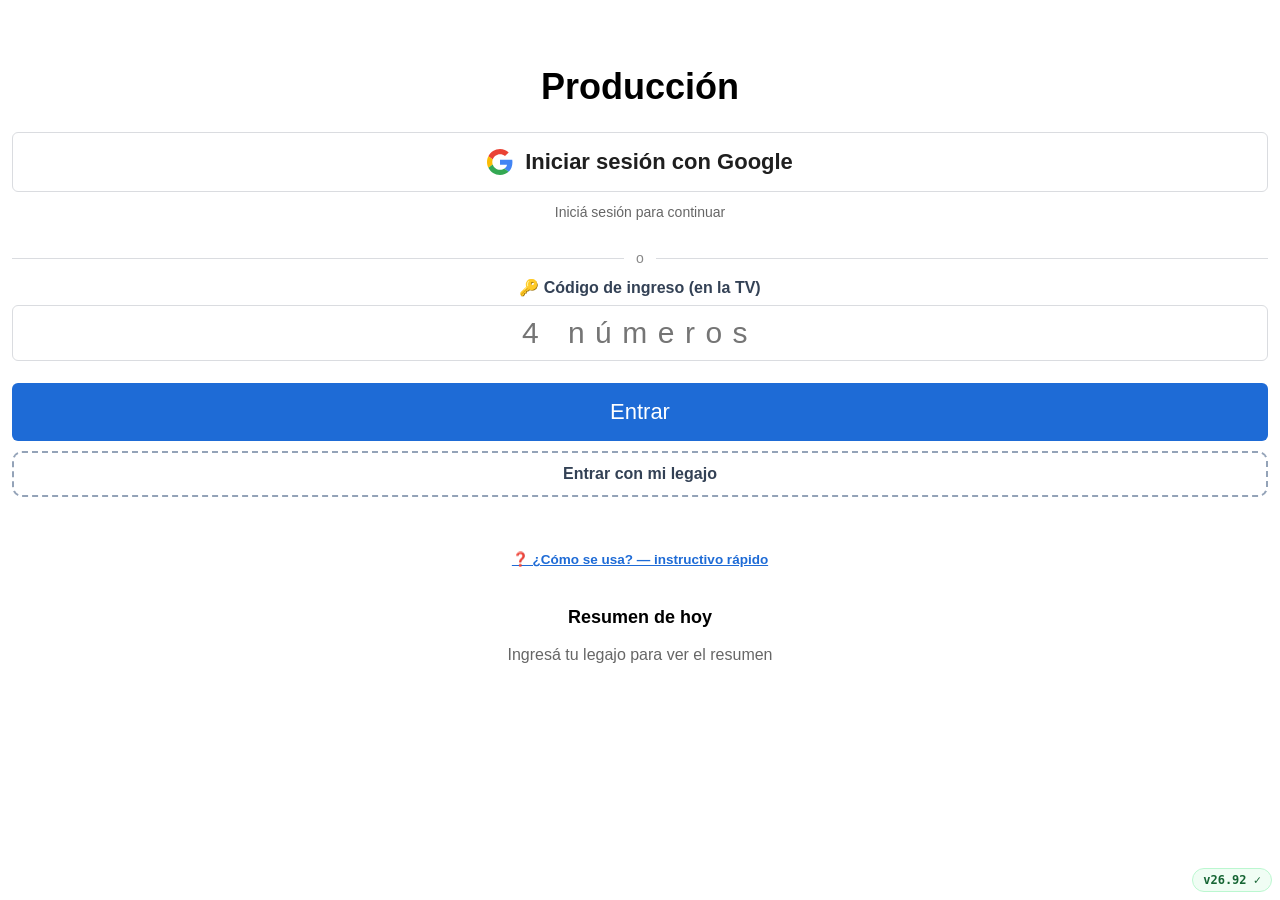
==== index.html @ cadd9ed0 "Apps de operario de Virgilio, Cervantes y GP2: copia inicial sin modificar Raiz, cervantes/ y select" ====
<!DOCTYPE html>
<html lang="es">
<head>
<meta charset="UTF-8">
<meta name="viewport" content="width=device-width, initial-scale=1.0">
<meta name="theme-color" content="#1e6bd6">
<title>Reporte Empleados</title>
<!-- PWA: manifiesto + ícono. Permite "Agregar a pantalla de inicio" en Chrome
     Android y mejora la fiabilidad del Background Sync del Service Worker. -->
<link rel="manifest" href="manifest.json">
<link rel="icon" type="image/png" href="favicon-32.png">
<link rel="apple-touch-icon" href="apple-touch-icon.png">

<style>
body { font-family: Arial, sans-serif; margin: 0; padding: 12px; overflow-x: hidden; }
html { overflow-x: hidden; }
.hidden { display: none; }
#tvContent:not(.hidden) { display: flex; }   /* v23.64: pestaña Vista TV del monitor */
#admContent:not(.hidden) { display: flex; }   /* v25.77: pestaña Mon. Admin (tablero interactivo) */

/* Números bien centrados: saca las flechitas (spinner) de TODOS los input[type=number]
   de la app — la app usa steppers –/+, las flechas nativas sólo desfasan el número. */
input[type="number"] { -moz-appearance: textfield; appearance: textfield; }
input[type="number"]::-webkit-outer-spin-button,
input[type="number"]::-webkit-inner-spin-button { -webkit-appearance: none; appearance: none; margin: 0; }

button {
  width: 100%;
  padding: 16px;
  font-size: 22px;
  margin-top: 14px;
  border-radius: 6px;
}

.primary-btn { background: #1e6bd6; color: white; border: none; }

/* ---------- PANTALLA LEGAJO ---------- */
#legajoScreen { padding-top: 30px; }  /* despeja el #userTag fijo arriba-izq */
#legajoScreen h1 { font-size: 36px; text-align: center; }
#legajoInput { width: 100%; font-size: 34px; padding: 12px; text-align: center; border: 6px solid; }

/* ---------- LOGIN GOOGLE ---------- */
.google-btn {
  display: flex; align-items: center; justify-content: center; gap: 12px;
  background: #fff; color: #1f1f1f; border: 1px solid #dadce0;
  font-weight: 600; cursor: pointer;
}
.google-btn:disabled { opacity: .6; cursor: default; }
.google-btn svg { width: 26px; height: 26px; flex: 0 0 auto; }
#authStatus { text-align: center; margin-top: 12px; min-height: 22px; }
#authStatus.error { color: #c0392b; font-weight: bold; }

/* Alternativa al Google sign-in: entrada con número de legajo. */
.auth-divider {
  display: flex; align-items: center; gap: 12px;
  margin: 24px 0 12px; color: #888; font-size: 14px;
}
.auth-divider::before, .auth-divider::after {
  content: ""; flex: 1; height: 1px; background: #dadce0;
}
#legajoLoginInput {
  width: 100%; font-size: 22px; padding: 12px; text-align: center;
  border: 1px solid #dadce0; border-radius: 6px; box-sizing: border-box;
}
/* v23.82 — login con la clave de la TV */
.tvclave-lbl { text-align: center; font-weight: 700; color: #334155; margin: 0 0 8px; }
#tvClaveInput {
  width: 100%; font-size: 30px; padding: 10px; text-align: center; letter-spacing: .35em;
  border: 1px solid #dadce0; border-radius: 6px; box-sizing: border-box; margin-bottom: 8px;
}
#tvNombreLista { display: grid; grid-template-columns: 1fr 1fr; gap: 8px; max-height: 52vh; overflow: auto; margin-bottom: 10px; }
#tvNombreLista button {
  padding: 14px 8px; font-size: 16px; font-weight: 700; border: 1px solid #cfe0f7; background: #eaf1fb;
  color: #1e3a8a; border-radius: 10px; cursor: pointer;
}
.tvnom-mas { width: 100%; padding: 12px; font-size: 16px; font-weight: 800; border: 2px dashed #94a3b8; background: #fff; color: #334155; border-radius: 10px; cursor: pointer; }
#legajoLoginError {
  min-height: 18px; text-align: center; color: #c0392b; margin-top: 6px;
}
.operario-greeting {
  text-align: center; font-size: 26px; font-weight: bold; color: #1f1f1f;
  margin: 8px 0 16px;
}
.auth-logout-row { text-align: center; margin-top: 18px; }
.auth-logout-row .auth-logout-btn { display: inline-block; }
/* Marca de la app: cartel grande para identificar de un vistazo en qué pantalla
   estamos (selector de planta y panel de Administración). */
.app-brand {
  text-align: center; margin: 12px 0 6px;
  font-size: clamp(28px, 6vw, 56px); font-weight: 900; line-height: 1.05;
  letter-spacing: .05em; text-transform: uppercase; color: #0f172a;
}
.app-brand .app-brand-hi { color: #dc2626; }
.app-brand + .sup-title { margin-top: 14px; }
/* Panel de Administración (supervisor): título + botones grandes centrados. */
.sup-title { text-align: center; font-size: 32px; margin: 5vh 0 0; }
.sup-actions {
  max-width: min(1280px, 97vw); margin: 24px auto 0;
  display: grid; grid-template-columns: repeat(3, 1fr); gap: 14px;   /* tipo teclado 3 col */
}
.sup-action-btn {
  width: 100%; margin: 0;
  display: flex; flex-direction: column; align-items: center; justify-content: center; gap: 10px;
  min-height: 118px; padding: 18px 14px; font-size: 18px; font-weight: bold; text-align: center;
  line-height: 1.2; background: #1e6bd6; color: #fff; border: none; border-radius: 14px; cursor: pointer;
  transition: background .12s, transform .06s;
}
.sup-action-btn:hover { background: #1d4ed8; }
.sup-action-btn:active { transform: scale(.97); }
.sup-action-btn .sup-ico { font-size: 34px; flex: 0 0 auto; line-height: 1; }
/* Dos niveles (v4.16): GRANDES (uso diario) en UNA sola fila (hoy 6) · CHICOS (ocasionales) en UNA tira de 7. */
.sup-actions.sup-primary { grid-template-columns: repeat(7, 1fr); }
.sup-primary .sup-action-btn { min-height: 150px; font-size: 19px; }
.sup-primary .sup-action-btn .sup-ico { font-size: 42px; }
.sup-sec-label { max-width: min(1280px, 97vw); margin: 26px auto 6px; font-size: 12.5px; font-weight: 800;
  letter-spacing: .05em; text-transform: uppercase; color: #94a3b8; }
.sup-actions.sup-secondary { grid-template-columns: repeat(8, 1fr); gap: 8px; margin-top: 0; }
.sup-secondary .sup-action-btn { min-height: 78px; padding: 9px 6px; font-size: 12.5px; gap: 5px;
  background: #51688f; border-radius: 11px; }
.sup-secondary .sup-action-btn:hover { background: #44597a; }
.sup-secondary .sup-action-btn .sup-ico { font-size: 21px; }
/* Sólo en pantallas chicas (celular) se permite que se plieguen. En monitor van en una sola fila. */
@media (max-width: 680px) {
  .sup-actions { grid-template-columns: repeat(2, 1fr); gap: 12px; }
  .sup-actions.sup-primary { grid-template-columns: repeat(2, 1fr); }
  .sup-actions.sup-secondary { grid-template-columns: repeat(3, 1fr); }
  .sup-primary .sup-action-btn { min-height: 120px; }
}
/* v8.80 — Badge + pantalla "Completar datos producto" */
.dp-badge {
  position:absolute; top:2px; right:2px; min-width:18px; height:18px; padding:0 5px;
  border-radius:999px; background:#dc2626; color:#fff;
  font-size:10px; font-weight:800; line-height:18px; text-align:center; pointer-events:none;
}
.dp-badge.ok { background:#16a34a; }
.dp-summary { font-size:13px; color:#64748b; margin-bottom:10px; }
.dp-list { display:flex; flex-direction:column; gap:8px; max-width:640px; margin:0 auto; }
.dp-card { background:#fff; border:1px solid #e2e8f0; border-radius:10px; overflow:hidden; }
.dp-card-head { display:flex; align-items:center; gap:8px; padding:10px 14px; cursor:pointer; user-select:none; }
.dp-card-head:hover { background:#f8fafc; }
.dp-cod { font-size:16px; font-weight:800; color:#0f172a; min-width:54px; }
.dp-desc { flex:1; font-size:13px; color:#64748b; overflow:hidden; text-overflow:ellipsis; white-space:nowrap; }
.dp-dots { display:flex; gap:6px; flex-shrink:0; align-items:flex-start; }
.dp-dot-g { display:inline-flex; flex-direction:row; align-items:center; gap:3px; }
.dp-dot { width:12px; height:12px; border-radius:50%; }
.dp-dot.ok { background:#16a34a; }
.dp-dot.miss { background:#dc2626; }
.dp-dot-label { font-size:9px; color:#94a3b8; line-height:1; font-weight:600; }
.dp-form { display:none; padding:0 14px 14px; border-top:1px solid #e2e8f0; }
.dp-form.open { display:block; padding-top:12px; }
.dp-sec-title { font-size:11.5px; font-weight:700; color:#475569; margin:10px 0 6px; padding-bottom:4px; border-bottom:1px solid #f1f5f9; }
.dp-sec-title:first-child { margin-top:0; }
.dp-row { display:flex; gap:8px; align-items:center; margin-bottom:6px; flex-wrap:wrap; }
.dp-lbl { font-size:11.5px; font-weight:600; color:#64748b; min-width:70px; flex-shrink:0; }
.dp-inp { flex:1; min-width:80px; padding:6px 9px; font-size:13px; border:1px solid #cbd5e1; border-radius:6px; box-sizing:border-box; }
.dp-inp:focus { border-color:#3b82f6; outline:none; }
.dp-sel { padding:6px 9px; font-size:13px; border:1px solid #cbd5e1; border-radius:6px; background:#fff; }
.dp-save-row { margin-top:8px; display:flex; align-items:center; gap:10px; }
.dp-save-btn { padding:7px 20px; font-size:13px; font-weight:700; background:#1e6bd6; color:#fff; border:none; border-radius:8px; cursor:pointer; }
.dp-save-btn:hover { background:#1d4ed8; }
.dp-save-btn:disabled { opacity:.5; cursor:default; }
.dp-msg { font-size:12px; }
.dp-msg.ok { color:#166534; }
.dp-msg.err { color:#b42318; }
.dp-done-tag { display:inline-block; font-size:10px; font-weight:700; color:#166534; background:#dcfce7; padding:2px 8px; border-radius:6px; }
.dp-mod-hdr { font-size:14px; font-weight:800; color:#1e293b; margin:18px 0 8px; padding:8px 12px; background:#f1f5f9; border-radius:8px; display:flex; align-items:center; gap:8px; }
.dp-mod-hdr:first-child { margin-top:0; }
.dp-mod-hdr .dp-mod-count { font-size:11px; font-weight:600; color:#64748b; }
.dp-mod-hint { font-size:11px; color:#94a3b8; margin:-4px 0 8px 12px; font-style:italic; }
/* Nombre del usuario logueado, fijo arriba a la izquierda. */
#userTag {
  position: fixed; top: 8px; left: 8px; z-index: 60;
  background: #eef2ff; color: #1e3a8a; border: 1px solid #c7d2fe;
  font-size: 13px; font-weight: bold; padding: 4px 12px; border-radius: 12px;
  max-width: 60vw; overflow: hidden; text-overflow: ellipsis; white-space: nowrap;
}
#userTag.hidden { display: none; }
/* En la pantalla de opciones, bajamos la top-bar para no tapar el #userTag. */
#optionsScreen .top-bar { margin-top: 30px; }
.auth-logout-btn {
  width: auto; margin: 0; padding: 8px 18px; font-size: 14px; font-weight: 600;
  background: #fff; color: #475569; border: 1.5px solid #cbd5e1; border-radius: 9px;
  flex: 0 0 auto; cursor: pointer; transition: background .12s, border-color .12s, color .12s;
}
.auth-logout-btn:hover { background: #f1f5f9; border-color: #94a3b8; color: #1e293b; }
.auth-logout-btn:active { transform: scale(.97); }

/* 👇 espacio donde se verá el historial (ACHICADO) */
#legajoHistorySpace{
  margin-top: 12px;
  min-height: 25vh;
  border-radius: 10px;
  padding: 12px;
  box-sizing: border-box;
}

/* Estilo del historial */
.history-title{
  font-size: 18px;
  font-weight: bold;
  text-align: center;
  margin-bottom: 10px;
}
.history-item{
  border: 2px solid #333;
  border-radius: 10px;
  padding: 10px 12px;
  margin-bottom: 10px;
}
.history-item .line1{
  font-size: 18px;
  font-weight: bold;
}
.history-item .line2{
  margin-top: 4px;
  font-size: 14px;
  color: #333;
  word-break: break-word;
}
.history-empty{
  font-size: 16px;
  text-align: center;
  color: #666;
  margin-top: 18px;
}
/* v19.10 — el detalle del picking (PKC) va AGRUPADO por tanda en un solo renglón, con
   el detalle artículo por artículo escondido detrás de "ver detalle". Antes salía una
   tarjeta por artículo: el 16/09 el Resumen de Jhonny tenía 297 tarjetas y 247 eran
   PKC de 9 tandas, o sea casi 300 scrolls para ver lo que hizo. */
/* El botón se toca con el DEDO, y con guantes: 44 px de alto mínimo (medido a 360/390/412 px
   daba 25 px, que es lo que sale del padding chico y no alcanza). `width:auto` porque el
   `button{width:100%}` global —deuda conocida de la línea 25— lo estiraba de punta a punta. */
.history-item .pkc-ver{
  display: inline-flex;
  align-items: center;
  margin-top: 8px;
  padding: 10px 16px;
  min-height: 44px;
  border: 1px solid #94a3b8;
  border-radius: 10px;
  background: #f1f5f9;
  color: #334155;
  font-size: 15px;
  font-weight: 700;
  cursor: pointer;
  width: auto;
  text-transform: none;
  -webkit-tap-highlight-color: rgba(51,65,85,.2);
}
.history-item .pkc-ver:active{ background: #e2e8f0; }
.history-item .pkc-det{ margin-top: 8px; }
.history-item .pkc-det.hidden{ display: none; }
/* Lista de 27 renglones leída a un brazo de distancia: 14 px como el resto de la tarjeta
   (no 13) y aire suficiente entre líneas para no saltearse una. */
.history-item .pkc-art{
  display: flex;
  justify-content: space-between;
  gap: 10px;
  padding: 7px 2px;
  border-top: 1px dashed #cbd5e1;
  font-size: 14px;
  line-height: 1.25;
}
.history-item .pkc-art b{ font-variant-numeric: tabular-nums; white-space: nowrap; }
.history-item .pkc-falta{ color: #b45309; }   /* ámbar: levantó menos de lo pedido */
.history-item .pkc-art.pkc-falta{ font-weight: 700; }   /* el faltante, además, en negrita */

.row { display: grid; gap: 8px; margin-top: 13px; }
.row-6 { grid-template-columns: repeat(6, minmax(0, 1fr)); }
.row-3 { grid-template-columns: repeat(3, minmax(0, 1fr)); }
.row-2 { grid-template-columns: repeat(2, minmax(0, 1fr)); }
/* v15.33 — a ≤430px las 6 columnas de row-6 (CR/RR/INS/CP/RC/IR) quedan tan angostas que
   .box-desc parte palabras a la mitad ("Recepció"/"n Remitos"). 2 filas de 3 les da el doble
   de ancho y alcanza para no cortar (revisor-render, auditoría 2026-09-11). */
@media (max-width: 430px) {
  .row-6 { grid-template-columns: repeat(3, minmax(0, 1fr)); }
}

.box { border: 2px solid #334155; border-radius: 10px; padding: 9px 5px; text-align: center; cursor: pointer; min-width: 0; transition: border-color .12s, transform .06s; }
.box-sm { padding: 5px 4px; border-radius: 8px; }
.box-sm .box-title { font-size: 13px; }
.box-sm .box-desc { font-size: 9px; margin-top: 2px; }
/* CORE (picking / armado): botones GRANDES = los más importantes (v5.92). */
.row-core .box { padding: 15px 6px; border-width: 2.5px; }
.row-core .box-title { font-size: 22px; }
.row-core .box-desc { font-size: 12px; margin-top: 4px; }
/* ÚNICOS con color: Picking (azul) EP·TP y Armado (verde) AP·TAP. Todo el resto
   queda blanco con borde oscuro — decisión del dueño (v5.92). */
.box[data-code="EP"], .box[data-code="TP"] { border-color: #1e6bd6; background: #eff6ff; }
.box[data-code="EP"] .box-title, .box[data-code="TP"] .box-title { color: #1e40af; }
.box[data-code="AP"], .box[data-code="TAP"] { border-color: #16a34a; background: #f0fdf4; }
.box[data-code="AP"] .box-title, .box[data-code="TAP"] .box-title { color: #15803d; }
.botonera-grp { text-align: left; font-size: 11px; font-weight: 800; letter-spacing: .04em; text-transform: uppercase; color: #475569; margin: 12px 2px 0; }
.botonera-grp + .row { margin-top: 4px; }
.botonera-sep { text-align: center; font-size: 10px; font-weight: 700; letter-spacing: .08em; text-transform: uppercase; color: #94a3b8; margin: 13px 0 1px; }
.botonera-sep + .row { margin-top: 3px; }
.box:active { transform: scale(.96); }
.box-title { font-size: 18px; font-weight: bold; }
.box-desc { font-size: 10.5px; margin-top: 3px; line-height: 1.2; overflow-wrap: break-word; word-break: normal; hyphens: none; }

.top-bar { display: flex; align-items: center; justify-content: space-between; margin-bottom: 6px; }
.back-top { font-size: 28px; cursor: pointer; }

/* Botón rojo "Terminar Día" en la barra superior de la pantalla de opciones */
#btnTerminarDia{
  background: #dc2626;
  color: #fff;
  border: 2px solid #991b1b;
  border-radius: 8px;
  padding: 8px 14px;
  font-size: 15px;
  font-weight: bold;
  cursor: pointer;
  margin: 0;
  width: auto;
  line-height: 1;
}

.selected-container { display: flex; align-items: center; justify-content: center; margin-top: 16px; }
.back-arrow { font-size: 32px; cursor: pointer; margin-right: 10px; }
.selected-box { border: 2px solid #333; padding: 10px 22px; font-size: 28px; font-weight: bold; color: #1e6bd6; }
.selected-desc { margin-left: 12px; font-size: 18px; font-weight: bold; }

.label { margin-top: 14px; font-size: 22px; text-align: center; white-space: pre-line; }

/* Label + input + botón Enviar en línea, todos juntos a la izquierda. */
.label-send-row{
  display: flex;
  align-items: center;
  justify-content: flex-start;
  gap: 14px;
  margin-top: 14px;
  flex-wrap: wrap;       /* en celular angosto, baja a 2 filas */
}
.label-send-row #inputLabel{
  margin-top: 0;
  text-align: left;
  flex: 0 0 auto;        /* label al ancho de su contenido */
  white-space: nowrap;
}
.label-send-row #textInput{
  flex: 0 0 auto;        /* ancho fijo */
  width: 7ch;            /* aprox 6 caracteres + margen para que respire */
  min-width: 0;
  margin-top: 0;
}
.primary-btn-inline{
  width: auto !important;
  min-width: 140px;
  padding: 16px 32px !important;
  margin-top: 0 !important;
  font-size: 26px !important;
  font-weight: bold;
  flex: 0 0 auto;
}

.text-input {
  width: 100%;
  height: 48px;
  font-size: 32px;
  border: 3px solid;
  text-align: center;
  margin-top: 6px;
  text-transform: uppercase;
}
.text-input::placeholder { font-size: 18px; color: #aaa; }

/* Lista de tandas planificadas (PPP) — boxes con ancho fijo (4 chars),
   agrupados por fecha de entrega. */
#tandasList{
  margin-top: 12px;
}
#tandasList.hidden{ display: none; }
/* Contenedor que pone los grupos de días lado a lado cuando entran en la
   misma fila (optimizado para celular: 26/05 con 1 chip y 28/05 con 2 caben
   juntos en una sola fila). */
.tandas-day-grid{
  display: flex;
  flex-wrap: wrap;
  gap: 14px 18px;
  align-items: flex-start;
}
.tandas-day-group{
  margin-bottom: 0;
  /* Recuadro que agrupa visualmente fecha + chips de ese día */
  border: 2px solid #cbd5e1;
  border-radius: 10px;
  padding: 8px 10px 10px 10px;
  background: #fff;
}
.tandas-day-header{
  font-size: 16px;
  font-weight: bold;
  color: #1e6bd6;
  margin-bottom: 6px;
}
.tandas-cam-lbl{flex-basis:100%;font-size:12px;font-weight:700;color:#b45309;margin:4px 0 0}
.tandas-chips{
  display: flex;
  flex-wrap: wrap;
  gap: 6px;
}
.tanda-chip{
  /* Override del global "button { width:100%; margin-top:14px; padding:16px }". */
  width: auto;
  min-width: 72px;
  margin-top: 0;
  margin-bottom: 0;
  text-align: center;
  background: #e0f2fe;
  border: 2px solid #1e6bd6;
  color: #1e6bd6;
  padding: 10px 6px;
  border-radius: 8px;
  font-size: 22px;
  font-weight: bold;
  cursor: pointer;
  user-select: none;
  font-family: Arial, sans-serif;
  font-variant-numeric: tabular-nums;
}
.tanda-chip:active{
  background: #1e6bd6;
  color: #fff;
  transform: scale(0.96);
}
/* v12.85 — el bloque de tandas URGENTES (el cliente agregó algo a un pedido que
   ya estaba en la mesa). Va arriba de todo y en rojo: si el operario lo lee como
   una tanda más, el camión sale sin el agregado. Mismo rojo que el cartel del
   monitor (.pweb-agregado-aviso) para que sea obvio que hablan de lo mismo. */
.tandas-day-group.urgente{ border-color:#b91c1c; background:#fff1f1; }
.tandas-day-header.urgente{ color:#b91c1c; }
/* v12.97 (idea 2359) — el día de HOY resaltado en la lista de tandas */
.tandas-day-group.hoy{ border-color:#b45309; background:#fffbeb; }
.tandas-day-header.hoy{ color:#b45309; }
.tandas-hoy-badge{ display:inline-block; margin-left:6px; padding:1px 7px; border-radius:999px; background:#b45309; color:#fff; font-size:11px; font-weight:800; letter-spacing:.3px; vertical-align:middle; }
.tandas-urgente-linea{ display:flex; align-items:center; gap:8px; margin-bottom:6px; flex-wrap:wrap; }
.tandas-urgente-txt{ font-size:13px; font-weight:700; color:#7f1d1d; line-height:1.3; }
.tanda-chip.urgente{ background:#b91c1c; border-color:#7f1d1d; color:#fff; }
.tanda-chip.urgente:active{ background:#7f1d1d; color:#fff; }
/* v18.31 (Luis) — la tanda que OTRO ya empezó a armar. Antes desaparecía de la lista y el
   operario leía "No hay tandas con Picking terminado disponibles para armado", así que creía
   que la app estaba rota (pasó con E11B). Ahora se ve, gris y sin poder tocarse, con el
   legajo que la tiene. */
.tanda-chip.ocupada{
  background:#f1f5f9; border-color:#94a3b8; color:#64748b;
  cursor:not-allowed; opacity:.85;
}
.tanda-chip.ocupada:active{ background:#f1f5f9; color:#64748b; transform:none; }
.tandas-ocupada-txt{ font-size:12px; color:#64748b; font-style:italic; margin-top:4px; line-height:1.3; }
/* v18.46 — la que dejé empezada YO. Va en verde y se toca: me devuelve adentro del picking
   o del armado. Tiene que saltar a la vista entre las demás, porque es la que hay que cerrar
   antes de agarrar otra. */
.tanda-chip.mia{
  background:#dcfce7; border-color:#16a34a; color:#166534; font-weight:700;
}
.tanda-chip.mia:active{ background:#bbf7d0; }
.tandas-mia-txt{ font-size:12px; color:#166534; font-weight:600; margin-top:4px; line-height:1.3; }
/* v26.62 (Luis, 05/10) — tanda FRENADA: se ve en ámbar y se toca. La retoma el que la frenó o
   cualquier otro (a ése le sale «Estás por agarrar una tanda que empezó X ¿Seguro?»). */
.tanda-chip.frenada{ background:#fffbeb; border-color:#f59e0b; color:#92400e; font-weight:700; }
.tanda-chip.frenada:active{ background:#fef3c7; }
.tandas-frenada-txt{ font-size:12px; color:#92400e; font-weight:600; margin-top:4px; line-height:1.3; }
.tandas-list-empty,
.tandas-list-label{
  font-size: 14px;
  color: #999;
  font-style: italic;
}
/* Botón "Ver más días" cuando hay más de 3 fechas */
.tandas-more-btn{
  width: auto;
  min-width: 0;
  margin-top: 8px;
  background: #f1f5f9;
  border: 2px dashed #94a3b8;
  color: #475569;
  padding: 8px 16px;
  border-radius: 6px;
  font-size: 14px;
  font-weight: bold;
  cursor: pointer;
  display: inline-block;
}
.tandas-more-btn:active{
  background: #e2e8f0;
}

.error { color: red; margin-top: 10px; font-size: 18px; text-align: center; }
.small { font-size: 14px; color: #666; text-align:center; margin-top:6px; }
.aviso-label{
 margin-top:10px;
 padding:8px 12px;
 background:#fff3cd;
 border:1px solid #ffeeba;
 border-radius:6px;
 font-size:30px;
 text-align:center;
}

/* ✅ deshabilitado visual. El variante [data-code] sube la especificidad por encima
   del color de core (EP/TP/AP/TAP) para que el gris de bloqueo gane (v5.92). */
.box.disabled,
.box[data-code].disabled{
  background:#ddd;
  color:#888;
  border-color:#aaa;
  pointer-events:none;
  opacity:0.6;
}

/* ⚠ tarea pendiente: hay un EP/AP o toggle abierto sin cerrar. El botón queda con
   borde rojo. El variante [data-code] gana sobre el color de core (azul/verde) y
   sobre disabled, así el rojo se ve siempre (v5.92). */
.box.pending,
.box[data-code].pending{
  border-color: #d33;
  background: #fff5f5;
}
.box.disabled.pending,
.box.pending.disabled,
.box[data-code].disabled.pending{
  border-color: #d33;
  background: #ddd;
}

/* Banner "Deshacer último mensaje" — visible 60s después de send() */
/* v25.65 — tiempo muerto + historial en la botonera (mobile primero) */
.tm-bar{display:flex;flex-wrap:nowrap;align-items:center;justify-content:center;gap:8px;margin:4px 0 8px}
.tm-muerto{flex:1 1 auto;text-align:center;padding:6px 8px;border-radius:10px;background:#f1f5f9;border:2px solid #cbd5e1;font-size:15px;white-space:nowrap;font-weight:700;color:#334155}
.tm-muerto b{font-size:18px;font-variant-numeric:tabular-nums;margin-left:4px}
.tm-muerto.tm-alto{background:#fef2f2;border-color:#ef4444;color:#b91c1c}
#optionsScreen .tm-hist-btn{width:auto;flex:0 1 auto;margin:0;padding:8px 10px;font-size:14px;line-height:1.15;border-radius:10px;background:#1e3a8a;color:#fff;border:0;font-weight:700}
.hist-ov{position:fixed;inset:0;background:rgba(15,23,42,.55);z-index:9000;display:flex;align-items:flex-start;justify-content:center;padding:12px}
.hist-ov.hidden{display:none}
.hist-ov-card{background:#fff;border-radius:12px;width:100%;max-width:640px;max-height:calc(100vh - 24px);display:flex;flex-direction:column}
.hist-ov-head{display:flex;align-items:center;justify-content:space-between;padding:10px 14px;border-bottom:1px solid #e2e8f0;font-size:17px}
.hist-ov .hist-ov-x{width:auto;margin:0;padding:6px 12px;font-size:18px;background:#e2e8f0;color:#0f172a;border:0;border-radius:8px}
.hist-ov-body{overflow:auto;padding:10px}
#undoBanner{
  display: flex;
  align-items: center;
  justify-content: space-between;
  gap: 12px;
  margin-top: 12px;
  padding: 12px 14px;
  background: #fef3c7;
  border: 2px solid #f59e0b;
  border-radius: 8px;
  font-size: 16px;
  color: #92400e;
  font-weight: bold;
}
#undoBanner.hidden{ display: none; }
#undoBannerText{
  flex: 1 1 auto;
  min-width: 0;
}
.undo-btn{
  width: auto !important;
  min-width: 0 !important;
  padding: 8px 18px !important;
  margin: 0 !important;
  background: #dc2626;
  color: #fff;
  border: 2px solid #991b1b;
  border-radius: 6px;
  font-weight: bold;
  font-size: 15px;
  cursor: pointer;
  flex: 0 0 auto;
}
.undo-btn:active{ background: #991b1b; }

/* ✅ aviso de reportes pendientes (se reintenta solo en background).
   v5.20: banner FIJO abajo, visible en TODAS las pantallas — antes vivía dentro
   de la pantalla de legajo y el operario no lo veía durante el turno. Tap = reintentar. */
#pendingIndicator{
  display: none;
  position: fixed;
  left: 50%;
  transform: translateX(-50%);
  bottom: 40px;              /* apilado arriba del #versionBadge (bottom:8px) */
  z-index: 1400;
  max-width: 92vw;
  margin: 0;
  padding: 10px 16px;
  background: #ffe0e0;
  border: 2px solid #d33;
  border-radius: 10px;
  font-size: 15px;
  text-align: center;
  color: #900;
  font-weight: bold;
  box-shadow: 0 6px 20px rgba(0,0,0,.25);
  cursor: pointer;
}
/* Estado CRÍTICO: el servidor RECHAZA los reportes (no es falta de señal).
   Rojo sólido y pulsante para que nadie cierre/borre la app con la cola llena. */
#pendingIndicator.critical{
  background: #c62828;
  color: #fff;
  border-color: #7f0000;
  font-size: 16px;
  animation: pendCritPulse 1s ease-in-out infinite;
}
@keyframes pendCritPulse{
  0%,100%{ box-shadow: 0 6px 20px rgba(0,0,0,.25); }
  50%{ box-shadow: 0 0 0 4px rgba(198,40,40,.55), 0 6px 20px rgba(0,0,0,.25); }
}

/* Resumen de hoy: lista scrolleable con todos los reportes del día */
.history-list{
  max-height: 360px;
  overflow-y: auto;
  text-align: left;
}

/* v25.69 — en la botonera el 📅 flotante tapaba «Terminar Día»: ahí se oculta y los días
   anteriores se abren desde «📋 Historial de tareas». */
body:has(#optionsScreen:not(.hidden)) #btnHistDias{ display:none !important; }
.hist-ov-dias{display:block;width:100%;margin:10px 0 0;padding:10px;font-size:15px;font-weight:700;border-radius:10px;border:2px solid #cbd5e1;background:#f8fafc;color:#0f172a}
/* Botón flotante 📅 (historial de días anteriores) */
#btnHistDias{
  position: fixed;
  top: 12px;
  right: 12px;
  width: 48px;
  height: 48px;
  border-radius: 50%;
  border: 2px solid #cbd5e1;
  background: #f8fafc;
  font-size: 22px;
  cursor: pointer;
  z-index: 100;
  padding: 0;
  display: flex;
  align-items: center;
  justify-content: center;
}
/* Override del .hidden global: el ID es más específico que la clase,
   así que sin esta regla el botón queda visible en la pantalla de tareas. */
#btnHistDias.hidden { display: none; }

/* Botón flotante 📊 (monitor de operarios — supervisor) */
#btnMonitor{
  position: fixed;
  bottom: 12px;
  left: 12px;
  width: 48px;
  height: 48px;
  border-radius: 50%;
  border: 2px solid #cbd5e1;
  background: #f8fafc;
  font-size: 22px;
  cursor: pointer;
  z-index: 100;
  padding: 0;
  display: flex;
  align-items: center;
  justify-content: center;
}
#btnMonitor.hidden { display: none; }

/* Modal monitor */
#monitorModal{
  display: none;
  position: fixed;
  top: 0; left: 0; right: 0; bottom: 0;
  background: rgba(0,0,0,0.5);
  z-index: 200;
  align-items: flex-start;
  justify-content: center;
  padding: 16px 4px;
  overflow: hidden;          /* sin scroll del modal */
}
#monitorModal.show{ display: flex; }
.monitor-card{
  background: #fff;
  border-radius: 12px;
  padding: 0 10px 14px 10px;
  width: 100%;
  max-width: 900px;
  max-height: 96vh;
  overflow: hidden;          /* sin scroll de la card */
  box-sizing: border-box;
}
.monitor-header{
  display: flex;
  justify-content: space-between;
  align-items: center;
  position: sticky;
  top: 0;
  z-index: 10;
  background: #fff;
  padding: 12px 0 10px 0;
  margin: 0 0 8px 0;
  border-bottom: 1px solid #e5e7eb;
}
.monitor-title{ font-size: 18px; font-weight: bold; }
/* v7.44 — Monitor de operarios y Análisis de productividad son UN módulo con dos
   pestañas: el switch va en el header de ambos (headers oscuros → mismo look). Al tocar
   la pestaña inactiva se cierra un modal y se abre el otro (switchToMonitor/Analisis). */
.mod-switch{ display: inline-flex; gap: 4px; background: #1e293b; border: 1px solid #334155;
  border-radius: 11px; padding: 4px; flex: 0 0 auto; }
.mod-tab{ background: transparent; color: #94a3b8; border: none; border-radius: 8px;
  padding: 7px 14px; font-size: 14px; font-weight: 800; cursor: pointer; white-space: nowrap;
  width: auto; margin: 0; line-height: 1.1; }
.mod-tab.on{ background: #1d4ed8; color: #fff; }
.mod-tab:not(.on):hover{ color: #e2e8f0; background: #334155; }
.mod-hdr-left{ display: flex; align-items: center; gap: 14px; min-width: 0; }
/* v23.92 (Luis) — Análisis e Inconsistencias son UNA pestaña con dos subpestañas. */
.mod-sub{ display: inline-flex; gap: 4px; flex: 0 0 auto; }
.mod-sub .mod-tab{ padding: 5px 11px; font-size: 13px; border-radius: 7px;
  background: #0f172a; border: 1px solid #334155; }
.mod-sub .mod-tab.on{ background: #334155; color: #fff; border-color: #475569; }
#anSubBar{ display: flex; gap: 8px; align-items: center; padding: 8px 0 2px; }
#anSubBar.hidden{ display: none; }
/* Código de login de la TV, con la rueda que se vacía en el minuto que dura (v23.92).
   Reemplaza al QR de fichada: se ficha entrando con este número. */
/* v24.38 (Luis): el codigo va CENTRADO en el header y en UNA linea
   —«CODIGO DE INGRESO: 4145»— con su rueda al lado. Se saca de la fila con
   position:absolute: quedandose en el flujo, para centrarlo habria que
   equilibrar a mano el ancho de las pestanas contra el del reloj + Cerrar. */
.monitor-header{ position: relative; }
.mon-clave{ display: flex; align-items: center; gap: clamp(10px, 1.2vw, 18px); flex: 0 0 auto;
  position: absolute; left: 50%; top: 50%; transform: translate(-50%, -50%); margin: 0;
  pointer-events: none; }
.mon-clave svg{ width: clamp(42px, 6.2vh, 76px); height: clamp(42px, 6.2vh, 76px);
  transform: rotate(-90deg); flex: 0 0 auto; }
.mon-clave svg circle{ fill: none; stroke-width: 3.2; }
.mon-clave .clv-pista{ stroke: #1e293b; }
.mon-clave .clv-arco{ stroke: #38bdf8; stroke-linecap: round; stroke-dasharray: 100.53;
  transition: stroke-dashoffset .9s linear, stroke .3s; }
.mon-clave .clv-arco.poco{ stroke: #fbbf24; }
.mon-clave-txt{ display: flex; align-items: baseline; gap: clamp(8px, .9vw, 16px);
  white-space: nowrap; }
.mon-clave-lab{ font-size: clamp(12px, 1.9vh, 24px); font-weight: 800; color: #94a3b8;
  text-transform: uppercase; letter-spacing: .07em; line-height: 1; }
.mon-clave-num{ font-size: clamp(34px, 5.8vh, 68px); font-weight: 900; color: #f8fafc;
  letter-spacing: .14em; line-height: 1; font-variant-numeric: tabular-nums; }
/* El codigo salio del flujo, asi que el reloj heredaria el hueco y se le montaria
   encima: el `margin-left:auto` que empujaba al codigo pasa a ser del reloj. */
.monitor-header > #monitorClock{ margin-left: auto; }
/* Pantalla angosta: vuelve al flujo, o se monta arriba de las pestanas. */
@media (max-width: 1150px){
  .mon-clave{ position: static; transform: none; margin-left: auto; pointer-events: auto; }
  .mon-clave-lab{ font-size: clamp(10px, 1.2vh, 14px); }
  .mon-clave-num{ font-size: clamp(26px, 4vh, 48px); }
}
/* Modo TV (monitor a pantalla completa): el switch escala como el resto del header. */
#monitorModal.tv .mod-switch{ border-radius: clamp(11px, 1.4vh, 16px); }
#monitorModal.tv .mod-tab{ font-size: clamp(13px, 1.9vh, 22px);
  padding: clamp(6px, 1vh, 12px) clamp(12px, 1.5vw, 24px); }
/* Logo de la app en los headers del Monitor Virgilio y de Facturación (ventas).
   Escala con el tamaño del título (em), así se agranda solo en modo TV. */
.hdr-logo{ height: 1.3em; width: auto; vertical-align: middle; margin-right: 8px; }

/* Reloj en el header del monitor — formato "ddd dd/mm HH:MM" */
#monitorClock{
  font-family: Arial, monospace;
  font-size: 14px;
  font-weight: bold;
  color: #1e6bd6;
  white-space: nowrap;
  margin: 0 12px;
  align-self: center;
}
#monitorModal.tv #monitorClock{
  font-size: clamp(18px, 2.4vh, 32px);
  color: #f8fafc;
}

/* v23.92 (Luis) — EL QR DE FICHADA SE FUE: se ficha entrando con el código de 4 dígitos que
   muestra la TV (v23.82), así que el QR de la esquina era una segunda puerta para lo mismo.
   `fichada.html` y `fichada-config.js` quedan en el repo: el link viejo sigue andando. */
.monitor-meta{ font-size: 11px; color: #666; margin-top: 2px; }
/* v12.98 (idea 5070) — barra de avance del día en el header del monitor. */
.mon-prog{ display:flex; align-items:center; gap:8px; margin-top:4px; max-width:520px; }
.mon-prog.vacia{ display:none; }
.mon-prog-track{ flex:1; height:10px; border-radius:999px; background:#e5e7eb; overflow:hidden; }
.mon-prog-bar{ height:100%; border-radius:999px; background:#dc2626; transition:width .4s ease; }
.mon-prog.mid .mon-prog-bar{ background:#d97706; }
.mon-prog.ok  .mon-prog-bar{ background:#16a34a; }
.mon-prog-txt{ font-size:12px; font-weight:800; color:#374151; white-space:nowrap; font-variant-numeric:tabular-nums; }
.mon-prog.low .mon-prog-txt{ color:#b91c1c; }
.mon-prog.mid .mon-prog-txt{ color:#b45309; }
.mon-prog.ok  .mon-prog-txt{ color:#15803d; }
#monitorModal.tv .mon-prog{ max-width:none; margin-top:6px; gap:12px; }
#monitorModal.tv .mon-prog-track{ height:clamp(12px, 1.8vh, 22px); background:#1f2937; }
#monitorModal.tv .mon-prog-txt{ font-size:clamp(14px, 2.2vh, 26px); color:#f8fafc; }
#monitorModal.tv .mon-prog.low .mon-prog-txt{ color:#fca5a5; }
#monitorModal.tv .mon-prog.mid .mon-prog-txt{ color:#fcd34d; }
#monitorModal.tv .mon-prog.ok  .mon-prog-txt{ color:#86efac; }
.monitor-table{
  width: 100%;
  border-collapse: collapse;
  font-size: 14px;
}
.monitor-table th{
  background: #f1f5f9;
  text-align: left;
  padding: 8px 6px;
  font-size: 12px;
  border-bottom: 2px solid #cbd5e1;
  position: sticky;
  top: 60px;
  z-index: 5;
}
.monitor-table td{
  padding: 8px 6px;
  border-bottom: 1px solid #eef2f7;
  vertical-align: middle;
}
.monitor-table td.center, .monitor-table th.center{ text-align: center; }
.monitor-table td.num, .monitor-table th.num{ text-align: right; font-variant-numeric: tabular-nums; }
.monitor-tanda{ font-weight: bold; color: #1e6bd6; }
/* ═══ A Programar · armado manual de tandas ══════════════════════════════════
   ⚠ La app tiene un `button { width:100%; margin-top:14px; padding:16px }` GLOBAL
   (línea ~25). Sin pisarlo, el botón "↩" de sacar un pedido medía 293px y
   aplastaba el nombre del cliente a 107px: se leía "Messina Herma…" con 380px
   libres al lado. Se resetea para todo el módulo y después cada botón pone lo
   suyo. */
.apr-wrap button, .apr-bar button{ width:auto; margin-top:0; padding:0; }

.apr-bar{ display:flex; align-items:center; gap:10px; margin:6px 2px 10px; flex-wrap:wrap; }
.apr-bar-t{ font-size:13px; font-weight:800; color:#334155; background:#e2e8f0; border-radius:8px; padding:5px 10px; }
.apr-nueva-row{ display:flex; gap:6px; }
.apr-nueva-row .apr-nueva{ flex:1 1 0; min-width:0; white-space:nowrap; }
.apr-tanda-emp{ font-size:10.5px; font-weight:800; padding:1px 6px; border-radius:999px; margin-left:6px; background:#dbeafe; color:#1e40af; }
.apr-tanda-emp.ch{ background:#fef3c7; color:#92400e; }

/* ── v13.61: la PPP entra ENTERA en una pantalla (dueño: "no quiero barras de scroll en ninguna parte") ── */
#pppOverlay .planim-body{ overflow:hidden; padding:8px 12px; gap:6px; }
/* v13.65 (dueño: "sin scroll pero ilegible; muchísimo espacio vacío"): menos aire vertical en la PPP, así el zoom
   casi no tiene que achicar. Piso de zoom 0,70 en pppFitPantalla: por debajo no se lee, y ahí sí scrollea. */
#pppOverlay .pn-kpis{ margin-bottom:6px; gap:8px; }
#pppOverlay .pn-kpi{ padding:6px 12px; border-radius:10px; }
#pppOverlay .pn-camion{ margin-bottom:6px; border-radius:10px; }
#pppOverlay .pn-camion .ch{ padding:5px 12px; gap:10px; }
#pppOverlay .pn-camion table td, #pppOverlay .pn-camion table th{ padding-top:2px; padding-bottom:2px; }
#pppOverlay .ppp-tanda{ margin-bottom:3px; }
#pppOverlay .ppp-tanda-h{ padding:4px 10px 4px 8px; }
#pppOverlay .ppp-sec-t{ margin:6px 0 3px; padding:3px 10px; }
#pppOverlay .pn-day{ padding:8px 10px 6px; min-height:0; }
#pppOverlay .pn-days{ gap:8px; }
#pppOverlay .pn-trk{ padding:3px 8px; margin-bottom:3px; }
#pppOverlay .pn-mini{ margin:5px 0; }
/* vista de día: la columna cliente no se estira a todo el ancho (dueño: "muchísimo espacio vacío de columnas al
   pedo"); cliente + NP en UNA línea; picking·armado en una línea. */
#pppOverlay .pn-thead, #pppOverlay .pn-ped{ grid-template-columns:82px minmax(220px,max-content) 110px 60px 105px 175px 150px; justify-content:start; padding:3px 12px 3px 16px; gap:8px; }
#pppOverlay .pn-ped > div:nth-child(2){ white-space:nowrap; }
#pppOverlay .pn-ped .rs, #pppOverlay .pn-ped .np{ display:inline; }
#pppOverlay .pn-ped .np{ margin-left:8px; }
#pppOverlay .pn-ped > div:nth-child(6){ display:flex; align-items:center; gap:6px; }
#pppOverlay .ppp-tablewrap, #pppOverlay .ppp-ocup-chart-wrap{ overflow:visible; }
/* v18.70 — el Resumen sólo pierde su scroll propio donde pppFitPantalla lo necesita (monitor);
   en celular la tabla de 590 px se salía del card y había que scrollear todo el cuerpo (problema 295). */
@media (min-width:900px){ #pppOverlay .ppp-restbl-wrap{ overflow:visible; } }
.apr-reload{ border:1px solid #cbd5e1; background:#fff; border-radius:8px; padding:5px 10px !important; cursor:pointer; font-size:14px; }
.apr-load{ font-size:12.5px; color:#64748b; }
/* Relojito: mientras chequea las DOS bases (LK + Chef) en Supabase, avisa que todavía
   no terminó (tarda ~10 s). Reloj girando + contador de segundos en vivo. */
.apr-reloj{ display:flex; align-items:center; gap:9px; background:#fffbeb; border:1px solid #fde68a;
  border-left:5px solid #f59e0b; color:#92400e; padding:8px 12px; border-radius:8px; margin:6px 2px;
  font-weight:700; font-size:13px; }
.apr-reloj-ic{ font-size:17px; display:inline-block; animation:aprRelojGira 1.1s linear infinite; }
.apr-reloj-seg{ margin-left:2px; background:#fde68a; color:#78350f; border-radius:999px; padding:1px 9px;
  font-variant-numeric:tabular-nums; }
@keyframes aprRelojGira{ from{ transform:rotate(0); } to{ transform:rotate(360deg); } }
.apr-err{ background:#fee2e2; border-left:5px solid #b91c1c; color:#7f1d1d; padding:8px 10px; border-radius:6px; margin:6px 2px; font-weight:600; }
/* v15.85 — OC de super de Krikos sin cargar. Ancho al contenido, no al 100%: es un aviso
   corto, no una tabla. Las filas se apilan solas en celular. */
.apr-krikos{ background:#fff7ed; border:2px solid #ea580c; border-left:8px solid #ea580c; border-radius:10px; padding:11px 14px; margin:8px 2px; display:inline-block; max-width:100%; box-sizing:border-box; }
.apr-krikos-t{ color:#7c2d12; font-size:17px; font-weight:900; line-height:1.25; }
.apr-krikos-t u{ text-decoration-color:#ea580c; text-underline-offset:3px; }
.apr-krikos-sub{ display:block; font-weight:600; font-size:12.5px; color:#9a3412; margin:4px 0 8px; }
.apr-krikos-list{ display:flex; flex-direction:column; gap:4px; }
.apr-krikos-r{ display:flex; align-items:center; gap:8px; flex-wrap:wrap; background:#fff; border:1px solid #fed7aa; border-radius:6px; padding:4px 8px; font-size:12.5px; }
.apr-krikos-r.vencida{ border-color:#fca5a5; background:#fef2f2; }
.apr-krikos-cad{ font-weight:800; color:#7c2d12; }
.apr-krikos-nro{ font-family:Consolas,Menlo,monospace; color:#0f172a; }
.apr-krikos-suc{ color:#64748b; font-size:11.5px; }
.apr-krikos-fe{ color:#9a3412; font-weight:700; white-space:nowrap; }
.apr-krikos-r.vencida .apr-krikos-fe{ color:#b91c1c; }
.apr-krikos-nopdf{ background:#fee2e2; color:#b91c1c; border-radius:999px; padding:0 7px; font-size:10.5px; font-weight:800; }
.apr-krikos-btn{ margin-left:auto; background:#ea580c; color:#fff; border-radius:6px; padding:2px 10px; font-size:11.5px; font-weight:800; text-decoration:none; white-space:nowrap; }
.apr-krikos-pie{ font-size:12px; color:#7c2d12; margin-top:8px; background:#ffedd5; border-radius:6px; padding:6px 9px; }
.apr-krikos.mal{ background:#fef2f2; border-color:#dc2626; border-left-color:#dc2626; }
.apr-krikos.mal .apr-krikos-t{ color:#7f1d1d; }
.apr-krikos.mal .apr-krikos-t u{ text-decoration-color:#dc2626; }
.apr-krikos.mal .apr-krikos-sub{ color:#991b1b; }
.apr-krikos-ped{ background:#e0e7ff; color:#3730a3; border-radius:999px; padding:0 7px; font-size:11px; font-weight:800; }
.apr-krikos-aviso{ flex-basis:100%; color:#b91c1c; font-weight:800; font-size:12.5px; line-height:1.3; }
/* v16.04 — motivo dicho UNA vez cuando todas comparten el mismo: con 6 OC salteadas por
   lo mismo, el renglón por renglón repetía seis veces la misma frase a ancho completo. */
.apr-krikos-motivo{ color:#b91c1c; font-size:12.5px; margin:0 0 8px; background:#fef2f2; border:1px solid #fecaca; border-radius:6px; padding:5px 9px; }
.apr-msg{ background:#ecfdf5; border-left:5px solid #059669; color:#065f46; padding:8px 10px; border-radius:6px; margin:6px 2px; font-weight:600; }

/* v13.74 (dueño: "completamente feo e ilegible; hacé boxes que ocupen el ANCHO de la pantalla, no el alto"):
   ya no hay columnas. Pedidos, tandas sin fecha (si hay) y días van APILADOS a todo el ancho, y adentro de
   cada bloque las tarjetas se reparten en una grilla horizontal (auto-fill). Los días son cajitas anchas
   y bajas en fila, como una tira de calendario; antes eran una columna de 420 px que se iba al fondo. */
.apr-wrap{ display:grid; grid-template-columns: 1fr; gap:10px; align-items:start; }
.apr-wrap.apr-2col{ grid-template-columns: 1fr; }   /* v13.69: sin tandas sin fecha → pedidos | días (v13.74: apilados) */
/* v18.100 (Luis): Cuarentena y Clientes nuevos colapsables — el título es el botón. */
.apr-col-t.apr-col-t-clic{ cursor:pointer; user-select:none; }
.apr-col-caret{ display:inline-block; width:1em; text-align:center; opacity:.8; }
/* v19.05 (Luis): Clientes nuevos — Speech 1/2, acción, timer del primer contacto. */
.clin-speech, .clin-accion{ display:flex; flex-direction:column; gap:4px; align-items:stretch; }
.clin-tiempo{ font-weight:800; white-space:nowrap; color:#9a3412; }
.clin-iva{ display:block; font-size:11px; font-weight:800; color:#166534; white-space:nowrap; }

/* v20.61 (Luis): 🧭 Pipeline de clientes nuevos — pestaña propia del módulo PPP.
   Reusa las clases de Cuarentena (`cuar-tbl`, `cuar-td-*`) y agrega sólo lo suyo. */
.pipe-col{ margin:0; }
.pipe-tbl th.pipe-th-acc{ min-width:0; }
.pipe-td-acc{ white-space:normal; }
.pipe-td-et{ white-space:nowrap; }
/* la fila se tiñe apenas según la etapa: el ojo encuentra en qué está cada pedido sin leer */
.pipe-tr-referenciado{ background:#f0fdf4; }
.pipe-tr-valido,.pipe-tr-speech1,.pipe-tr-speech2{ background:#fffbeb; }
.pipe-tr-pagado{ background:#ecfdf5; }
.pipe-tr-no_valido,.pipe-tr-cancelado{ background:#fef2f2; }
.pipe-tr-aprobado{ background:#f8fafc; color:#64748b; }

.pipe-td-cuit{ white-space:nowrap; margin-top:2px; }
.pipe-mem{ display:block; margin-top:3px; font-size:11px; color:#0f766e; font-weight:700; }
.pipe-mem-dec{ color:#7c3aed; }
/* la espera, arriba de los botones de «Qué sigue» */
.pipe-esp-linea{ margin:0 0 5px; }
.pipe-espera{ font-size:12px; font-weight:800; color:#475569; white-space:nowrap; }
.pipe-espera.pipe-vencido{ color:#b91c1c; }
.pipe-cuit{ font-family:ui-monospace,Menlo,Consolas,monospace; font-size:12.5px; color:#334155; }
.pipe-etapa{ display:inline-block; padding:3px 8px; border-radius:999px; font-size:12px; font-weight:700; white-space:nowrap; }
.pipe-etapa.e-ing{ background:#e2e8f0; color:#334155; }
.pipe-etapa.e-ana{ background:#dbeafe; color:#1e40af; }
.pipe-etapa.e-ref{ background:#dcfce7; color:#166534; }
.pipe-etapa.e-val{ background:#fef3c7; color:#92400e; }
.pipe-etapa.e-sp1{ background:#fed7aa; color:#9a3412; }
.pipe-etapa.e-sp2{ background:#fecaca; color:#991b1b; }
.pipe-etapa.e-pag{ background:#a7f3d0; color:#065f46; }
.pipe-etapa.e-nov{ background:#fecdd3; color:#9f1239; }
.pipe-etapa.e-apr{ background:#cbd5e1; color:#1e293b; }
.pipe-etapa.e-can{ background:#e5e7eb; color:#6b7280; text-decoration:line-through; }

/* el número de pedido del cliente (1.º / 2.º / 3.º), al lado de la NP */
/* v20.81 (Luis): el número de pedido va DENTRO del badge de Cliente nuevo, no al lado. */
.cuar-badge-nro{ margin-left:5px; font-weight:800; opacity:.92; }
.pipe-nro{ display:inline-block; margin-left:6px; padding:2px 7px; border-radius:6px;
  background:#eef2ff; color:#3730a3; font-size:11px; font-weight:700; white-space:nowrap; }
.pipe-vinc{ display:block; margin-top:3px; font-size:11px; color:#0f766e; font-weight:700; }
.pipe-vencido{ color:#b91c1c !important; font-weight:800; }
.pipe-badge-venc{ width:auto; margin-top:0; border:1px solid #fca5a5; margin-left:10px; padding:3px 9px; border-radius:999px; background:#fee2e2;
  color:#991b1b; font-size:12px; font-weight:800; cursor:pointer; }
.pipe-badge-venc.on{ background:#b91c1c; color:#fff; }
.pipe-cerrado{ font-size:12px; color:#166534; font-weight:700; }
.pipe-cerrado-no{ color:#9f1239; }

/* los botones de cada etapa: mismo alto, van uno al lado del otro y bajan si no entran */
.pipe-b{ display:inline-block; margin:2px 3px 2px 0; padding:6px 10px; border-radius:8px;
  border:1px solid transparent; font-size:12px; font-weight:700; cursor:pointer; white-space:nowrap; }
.pipe-b-eq { background:#1e6bd6; color:#fff; }
.pipe-b-ref{ background:#16a34a; color:#fff; }
.pipe-b-val{ background:#d97706; color:#fff; }
.pipe-b-no { background:#dc2626; color:#fff; }
.pipe-b-ok2{ background:#15803d; color:#fff; }
.pipe-b-wa { background:#25d366; color:#0b3d20; }
.pipe-b-lnk{ background:#e0f2fe; color:#075985; border-color:#bae6fd; }
.pipe-b-sec2{ background:#f1f5f9; color:#334155; border-color:#cbd5e1; }
.pipe-b-off{ opacity:.45; cursor:not-allowed; }

/* pop-ups (firma y vínculo) */
.pipe-modal-off{ display:none; }
.pipe-modal{ position:fixed; inset:0; background:rgba(15,23,42,.45); z-index:9000;
  display:flex; align-items:center; justify-content:center; padding:16px; }
.pipe-modal-in{ background:#fff; border-radius:14px; padding:18px; width:min(460px,100%);
  max-height:88vh; overflow:auto; box-shadow:0 18px 50px rgba(0,0,0,.28); }
.pipe-modal-ancha{ width:min(620px,100%); }
.pipe-modal-t{ font-size:17px; font-weight:800; color:#0f172a; margin-bottom:6px; }
.pipe-modal-ayuda{ font-size:13px; color:#475569; line-height:1.45; margin-bottom:12px; }
.pipe-modal-lbl{ font-size:12px; font-weight:800; color:#334155; margin:10px 0 6px; text-transform:uppercase; letter-spacing:.4px; }
.pipe-quien{ display:flex; gap:6px; flex-wrap:wrap; }
.pipe-quien-b{ padding:7px 13px; border-radius:8px; border:1px solid #cbd5e1; background:#f8fafc;
  color:#334155; font-size:13px; font-weight:700; cursor:pointer; }
.pipe-quien-b.on{ background:#1e6bd6; color:#fff; border-color:#1e6bd6; }
.pipe-modal-inp{ width:100%; margin-top:8px; padding:9px 11px; border:1px solid #cbd5e1;
  border-radius:8px; font-size:14px; box-sizing:border-box; }
.pipe-modal-ta{ width:100%; margin-top:10px; min-height:64px; padding:9px 11px; border:1px solid #cbd5e1;
  border-radius:8px; font-size:14px; font-family:inherit; box-sizing:border-box; resize:vertical; }
.pipe-modal-err{ margin-top:10px; padding:8px 10px; border-radius:8px; background:#fee2e2; color:#991b1b;
  font-size:13px; font-weight:700; }
.pipe-modal-btns{ display:flex; gap:8px; justify-content:flex-end; margin-top:14px; }
.pipe-b-ok{ padding:9px 18px; border:0; border-radius:9px; background:#15803d; color:#fff;
  font-size:14px; font-weight:800; cursor:pointer; }
.pipe-b-sec{ padding:9px 16px; border:1px solid #cbd5e1; border-radius:9px; background:#f8fafc;
  color:#334155; font-size:14px; font-weight:700; cursor:pointer; }
.pipe-b-ok:disabled{ opacity:.6; cursor:wait; }

/* la lista de candidatos del vínculo */
/* v20.79: el vínculo, adentro del cuadro de la decisión */
.pipe-vinc-caja{ margin-top:12px; padding:10px 12px; border:1px dashed #cbd5e1; border-radius:10px; background:#f8fafc; }
.pipe-vinc-caja .pipe-modal-lbl{ margin-top:0; }
.pipe-opt{ font-weight:600; text-transform:none; letter-spacing:0; color:#94a3b8; }
.pipe-vinc-ayuda{ font-size:12px; color:#64748b; line-height:1.4; margin-bottom:8px; }
.pipe-vinc-x{ margin-left:8px; border:0; background:transparent; color:#991b1b; font-weight:800; cursor:pointer; }
.pipe-vinc-hint{ margin-top:10px; font-size:13px; color:#64748b; }
.pipe-vinc-lista{ margin-top:10px; max-height:250px; overflow:auto; border:1px solid #e2e8f0; border-radius:10px; }
.pipe-vinc-it{ display:block; width:100%; text-align:left; padding:8px 11px; border:0;
  border-bottom:1px solid #f1f5f9; background:#fff; font-size:13px; color:#0f172a; cursor:pointer; }
.pipe-vinc-it:hover{ background:#f8fafc; }
.pipe-vinc-it.on{ background:#dbeafe; font-weight:700; }
.pipe-vinc-it.nuevo{ opacity:.6; }
.pipe-vinc-cod{ display:inline-block; min-width:64px; margin-right:8px; padding:1px 6px; border-radius:5px;
  background:#e2e8f0; color:#334155; font-size:11px; font-weight:800; }
.pipe-vinc-cuit{ margin-left:8px; font-size:11px; color:#64748b; }
.pipe-vinc-tag{ margin-left:8px; padding:1px 6px; border-radius:5px; background:#fee2e2; color:#991b1b;
  font-size:10px; font-weight:800; }
.pipe-vinc-ok{ margin-top:10px; padding:8px 11px; border-radius:8px; background:#ecfdf5; color:#065f46; font-size:13px; }

/* v21.83 — la COMPOSICION del pedido: lo que se le reclama al cliente nuevo que pague */
.clin-comp-b{ display:block; width:100%; margin-top:5px; padding:4px 8px; border:1px solid #cbd5e1;
  border-radius:7px; background:#f8fafc; color:#334155; font-size:11px; font-weight:800; cursor:pointer;
  white-space:nowrap; }
.clin-comp-b:hover{ background:#eef2f7; }
.clin-comp-b:disabled{ opacity:.5; cursor:default; }
.pipe-comp-tblwrap{ margin-top:10px; overflow:auto; border:1px solid #e2e8f0; border-radius:9px; }
.pipe-comp-tbl{ border-collapse:collapse; font-size:12px; }
.pipe-comp-tbl th{ padding:5px 8px; background:#f1f5f9; color:#334155; font-weight:800; text-align:left;
  white-space:nowrap; border-bottom:1px solid #e2e8f0; }
.pipe-comp-tbl td{ padding:4px 8px; border-bottom:1px solid #f1f5f9; color:#0f172a; white-space:nowrap; }
.pipe-comp-tbl td.num, .pipe-comp-tbl th.num{ text-align:right; }
.pipe-comp-tbl tr.sinstock td{ color:#94a3b8; text-decoration:line-through; }
.pipe-comp-e{ display:inline-block; margin-left:5px; padding:0 5px; border-radius:5px; background:#fef3c7;
  color:#92400e; font-size:10px; font-weight:800; text-decoration:none; }
.pipe-comp-sp{ display:inline-block; margin-left:5px; padding:0 5px; border-radius:5px; background:#fee2e2;
  color:#991b1b; font-size:10px; font-weight:800; }
.pipe-comp-tot{ margin-top:12px; border:1px solid #e2e8f0; border-radius:10px; overflow:hidden; }
.pipe-comp-tot div{ display:flex; justify-content:space-between; gap:18px; padding:5px 11px; font-size:13px;
  color:#334155; border-bottom:1px solid #f1f5f9; }
.pipe-comp-tot div:last-child{ border-bottom:0; }
.pipe-comp-tot div b{ color:#0f172a; }
.pipe-comp-tot .dto b{ color:#b45309; }
.pipe-comp-tot .neto{ background:#f8fafc; font-weight:700; }
.pipe-comp-tot .cobrar{ background:#ecfdf5; padding:9px 11px; font-size:15px; font-weight:800; color:#065f46; }
.pipe-comp-tot .cobrar b{ color:#065f46; font-size:18px; }
.pipe-comp-iva{ margin-top:6px; padding:7px 10px; border-radius:8px; background:#ecfdf5; border:1px solid #a7f3d0;
  color:#065f46; font-size:12px; font-weight:700; line-height:1.4; }
.pipe-comp-nota{ margin-top:8px; font-size:12px; color:#475569; line-height:1.45; }
.pipe-comp-nota b{ color:#0f172a; }
.pipe-comp-falta{ margin-top:8px; padding:7px 10px; border-radius:8px; background:#fff7ed; border:1px solid #fdba74;
  color:#9a3412; font-size:12px; line-height:1.4; }

.clin-dtopago{ display:block; font-size:11px; font-weight:800; color:#166534; margin-top:1px; }
.clin-dtopago-sin{ color:#b45309; }
.clin-cuit{ display:block; font-weight:600; font-size:11px; color:#64748b; letter-spacing:.2px; }
.clin-imp{ display:block; font-weight:700; font-size:11px; color:#b45309; }
.clin-td-tiempo{ white-space:nowrap; }
.clin-7dias{ display:inline-block; margin-top:4px; font-size:11px; font-weight:800; color:#9a3412; background:#ffedd5; border:1px solid #fdba74; border-radius:6px; padding:2px 7px; }
.apr-col-nps .apr-scroll{ display:grid; grid-template-columns:repeat(auto-fill, minmax(250px, 1fr)); gap:7px; align-items:start; }
.apr-col-tandas .apr-scroll{ display:grid; grid-template-columns:repeat(auto-fill, minmax(280px, 1fr)); gap:7px; align-items:start; }
.apr-col{ background:#f8fafc; border:1px solid #e2e8f0; border-radius:10px; padding:10px; min-width:0; }
.apr-col-t{ font-size:14px; font-weight:800; color:#0f172a; margin-bottom:8px; }
/* v13.34: por qué cada grupo sigue en la lista (el cartel verde dice "N programadas" y confunde) */
.apr-porque{ font-size:11.5px; line-height:1.45; color:#475569; background:#f1f5f9; border:1px solid #e2e8f0; border-radius:8px; padding:6px 8px; margin:-2px 0 8px; }
.apr-porque b{ color:#0f172a; }
/* v13.46: vencidos que NO salieron (tanda sin armar) → alerta roja, hay que reprogramar */
.pn-reprog{ background:#fef2f2; border:1px solid #fca5a5; border-radius:12px; padding:10px 12px; margin:10px 0; color:#991b1b; font-size:13px; }
.pn-reprog b{ color:#b91c1c; }
.pn-reprog .l{ display:flex; flex-wrap:wrap; gap:6px; margin:8px 0 6px; }
.pn-reprog .l span{ background:#fff; border:1px solid #fecaca; border-radius:8px; padding:4px 8px; font-weight:700; color:#7f1d1d; font-size:12.5px; }
.pn-reprog .l span small{ font-weight:600; color:#b91c1c; opacity:.85; }
.pn-reprog .h{ font-size:12px; color:#7f1d1d; opacity:.9; }
.pn-reprog-btn{ margin-left:8px; background:#b91c1c; color:#fff; border:none; border-radius:7px; padding:3px 9px; font-size:11.5px; font-weight:800; cursor:pointer; width:auto; }
.pn-cancel-btn{ background:#fee2e2 !important; color:#991b1b !important; border-color:#fca5a5 !important; }
.pn-reprog-btn:hover{ background:#991b1b; }
/* v15.65 — acciones por pedido dentro de la fila del día. Van DEBAJO de la NP, en la columna que
   ya existe: una columna nueva dejaría un hueco vacío en todas las filas sin acción. */
.pn-acc{ display:flex; gap:6px; margin-top:4px; }
.pn-acc-b{ background:#fff; color:#991b1b; border:1px solid #fca5a5; border-radius:6px; padding:2px 7px; font-size:11px; font-weight:700; cursor:pointer; width:auto; line-height:1.5; }
.pn-acc-b:hover{ background:#fee2e2; }
.pn-carga .t.rep{ color:#b91c1c; font-weight:800; }
.ppp-res-note.rep{ background:#fef2f2; border-color:#fca5a5; color:#991b1b; }
.apr-q{ width:100%; box-sizing:border-box; padding:7px 10px; border:1px solid #cbd5e1; border-radius:8px; font-size:13px; margin-bottom:8px; }
.apr-scroll{ display:flex; flex-direction:column; gap:7px; }   /* v13.61: sin scroll interno (dueño: "no quiero barras de scroll en ninguna parte de la PPP") */
.apr-vacio{ color:#94a3b8; font-size:13px; padding:14px 4px; text-align:center; }
/* v14.81 — SUBMÓDULO CUARENTENA (idea usuario 8877): pedidos retenidos (deuda / suspendido /
   supera límite de crédito). No se programan solos; van a este sector con badge. */
.apr-col-cuar{ background:#fff7ed; border-color:#fed7aa; }
.apr-col-avvend{ background:#eff6ff; border-color:#bfdbfe; }                                   /* v21.35 */
.avv-lista{ display:flex; flex-direction:column; gap:6px; }
.avv-fila{ background:#fff; border:1px solid #dbeafe; border-radius:8px; padding:7px 9px; font-size:13px; }
.avv-fila.avv-ok{ opacity:.6; }
.avv-top{ display:flex; flex-wrap:wrap; align-items:center; gap:6px; }
.avv-cod{ color:#64748b; font-size:12px; }
.avv-fecha{ margin-left:auto; color:#64748b; font-size:12px; }
.avv-chip{ font-size:11px; font-weight:800; border-radius:999px; padding:1px 8px; background:#e2e8f0; color:#334155; }
.avv-chip.avv-cerro{ background:#fee2e2; color:#991b1b; }
.avv-chip.avv-contactenlo_ustedes{ background:#dbeafe; color:#1e3a8a; }
.avv-sub{ color:#475569; font-size:12px; margin-top:2px; }
.avv-txt{ margin-top:3px; color:#334155; font-style:italic; white-space:pre-wrap; }
.avv-res{ margin-top:3px; color:#15803d; font-size:12px; font-weight:700; }
.avv-btn{ margin-top:5px !important; padding:3px 10px !important; border:1px solid #86efac; background:#f0fdf4; color:#166534; border-radius:999px; font-weight:800; font-size:12px; cursor:pointer; }
/* v16.57 (problema 14) — aviso de los pedidos que YA tienen tanda y el cliente está en cuarentena.
   Rojo, no naranja: no es "retenido a tiempo", es "se escapó y hay que mirarlo". */
.cuar-yaprog{ background:#fef2f2; border:1px solid #fecaca; border-radius:10px; padding:8px 10px; margin:0 0 8px; }
.cuar-yaprog-t{ font-size:12.5px; font-weight:800; color:#991b1b; display:flex; align-items:center; gap:5px; margin-bottom:6px; }
.cuar-yaprog-row{ display:flex; flex-wrap:wrap; align-items:baseline; gap:6px; font-size:11.5px; color:#7f1d1d; padding:3px 0; border-top:1px solid #fee2e2; }
.cuar-yaprog-np{ font-weight:900; }
.cuar-yaprog-tanda{ background:#fee2e2; border-radius:4px; padding:0 5px; font-weight:700; }
.cuar-yaprog-fecha{ opacity:.8; }
.cuar-yaprog-cli{ flex:1 1 120px; min-width:0; overflow:hidden; text-overflow:ellipsis; white-space:nowrap; }
.cuar-yaprog-motivo{ font-weight:700; }
.cuar-yaprog-pick{ background:#991b1b; color:#fff; border-radius:4px; padding:0 5px; font-size:10px; font-weight:800; }
/* v17.15 (Luis) — la lista pasó a ser una TABLA: NP · tanda · entrega · cliente · motivos ·
   aprobación · comentarios. Las filas ya aprobadas quedan en verde, no se esconden. */
.cuar-yaprog-wrap{ overflow-x:auto; }
.cuar-yaprog-tbl{ width:100%; border-collapse:collapse; font-size:11.5px; color:#7f1d1d; }
.cuar-yaprog-tbl th{ text-align:left; font-size:10px; letter-spacing:.4px; text-transform:uppercase;
  color:#991b1b; border-bottom:1px solid #fecaca; padding:3px 6px; white-space:nowrap; }
.cuar-yaprog-tbl td{ border-top:1px solid #fee2e2; padding:4px 6px; vertical-align:middle; }
.cuar-yaprog-tbl tr.cuar-yp-ok{ background:#f2fdf5; }
.cuar-yaprog-tbl .cuar-badges{ margin-top:0; gap:4px; }
.cuar-yaprog-tbl .cuar-badge{ font-size:9.5px; padding:1px 7px; }
.cuar-yp-cli{ overflow-wrap:anywhere; }
.cuar-yp-sin{ color:#c49a9a; }
.cuar-yp-ok-tag{ color:#166534; font-weight:800; white-space:nowrap; }
.cuar-yp-por{ display:block; font-size:10px; color:#4b7a5a; max-width:160px; overflow:hidden; text-overflow:ellipsis; white-space:nowrap; }
.cuar-yp-lib{ width:auto; margin:0; background:transparent; border:1px solid #f1c9c9; border-radius:7px;
  padding:2px 8px; cursor:pointer; font-size:14px; line-height:1.25; }
.cuar-yp-lib:hover{ background:#fff1f1; }
.cuar-yp-lib b{ font-size:10px; color:#991b1b; margin-left:3px; vertical-align:2px; }
.cuar-yaprog-aprob-n{ background:#dcfce7; color:#166534; border-radius:999px; padding:0 8px; font-size:10.5px; margin-left:6px; }
/* v17.20 (Luis) — columna "Enviar a" (se llamó "Marcar" hasta la v17.22): aprobar (deja el
   pedido donde está y pide comentario) o devolverlo
   a Cuarentena (lo saca de la programación y vuelve a A Programar). */
.cuar-yp-marcar{ display:flex; gap:4px; flex-wrap:wrap; }
.cuar-yp-act{ width:auto; margin:0; border-radius:7px; padding:2px 8px; font-size:10.5px;
  font-weight:800; cursor:pointer; white-space:nowrap; line-height:1.5; }
.cuar-yp-act-ok{ background:#166534; color:#fff; border:none; }
.cuar-yp-act-ok:hover{ background:#14532d; }
.cuar-yp-act-cuar{ background:#fff; color:#9a3412; border:1px solid #e8b894; }
.cuar-yp-act-cuar:hover{ background:#fff1e7; }
.cuar-danger{ background:#9a3412; color:#fff; border:none; border-radius:8px; padding:8px 16px;
  font-weight:800; cursor:pointer; width:auto; }
.cuar-danger[disabled]{ opacity:.6; cursor:default; }
.cuar-m-warn{ background:#fff7ed; border:1px solid #fed7aa; color:#7c2d12; border-radius:8px;
  padding:7px 10px; font-size:12.5px; margin-bottom:10px; line-height:1.45; }
/* v17.23 (Luis) — "¿quién aprueba?": se elige antes de confirmar y queda en el log. */
.cuar-quien{ margin-bottom:10px; }
.cuar-quien-t{ font-size:12.5px; font-weight:800; color:#0f172a; margin-bottom:5px; }
.cuar-quien-ops{ display:flex; gap:6px; flex-wrap:wrap; }
.cuar-quien-op{ width:auto; margin:0; background:#fff; border:1.5px solid #cbd5e1; color:#334155;
  border-radius:999px; padding:5px 14px; font-size:13px; font-weight:700; cursor:pointer; }
.cuar-quien-op:hover{ background:#f1f5f9; }
.cuar-quien-op.on{ background:#0f766e; border-color:#0f766e; color:#fff; }
.cuar-quien-otro{ width:100%; margin-top:6px; border:1px solid #cbd5e1; border-radius:8px;
  padding:6px 9px; font-size:13px; font-family:inherit; box-sizing:border-box; }
/* v17.23 — submódulo LOG de Cuarentena en Config. Cuarentena.
   v17.40 (Luis: *"ajustá la visual para que esté más grande y mejor estructurado el módulo"*):
   deja de vivir apretado adentro de los 820px de `.cuar-cfg` y pasa a ser una TARJETA propia
   de 1240px, con encabezado, chips de estado que filtran, y una tabla de 13px con el
   encabezado fijo. La columna del 📖 se fusionó con la del comentario: suelta al final se
   salía del ancho y quedaba cortada. */
.cuar-log-cfg{ --cuar-w:min(1680px, 96vw); max-width:var(--cuar-w); margin:18px auto 0;
  background:#fff; border:1px solid #e2e8f0;
  border-radius:14px; padding:18px 20px 16px; box-shadow:0 1px 3px rgba(15,23,42,.06); }
.cuar-log-top{ display:flex; align-items:flex-start; justify-content:space-between; gap:14px;
  flex-wrap:wrap; margin-bottom:12px; }
.cuar-log-cfg h3{ margin:0 0 5px; font-size:22px; color:#7c2d12; }
.cuar-log-cfg p{ margin:0; font-size:14.5px; color:#475569; line-height:1.55; max-width:760px; }
.cuar-log-bar{ display:flex; align-items:center; gap:8px; flex-wrap:wrap; }
.cuar-log-bar select{ padding:8px 12px; border:1px solid #cbd5e1; border-radius:9px; font-size:14.5px;
  font-family:inherit; background:#fff; }
.cuar-log-bar button{ width:auto; margin:0; background:#fff; border:1px solid #cbd5e1; color:#334155;
  border-radius:9px; padding:8px 15px; font-size:14.5px; font-weight:700; cursor:pointer; }
.cuar-log-bar button:hover{ background:#f1f5f9; }
/* chips de estado: además de contar, filtran la tabla */
.cuar-log-chips{ display:flex; gap:7px; flex-wrap:wrap; margin-bottom:10px; }
.cuar-log-chip{ width:auto; margin:0; border-radius:999px; padding:7px 17px; font-size:14px;
  font-weight:700; cursor:pointer; border:1.5px solid #e2e8f0; background:#f8fafc; color:#475569;
  font-family:inherit; }
.cuar-log-chip b{ font-weight:900; }
.cuar-log-chip:hover{ background:#eef2f7; }
.cuar-log-chip.on{ background:#0f172a; border-color:#0f172a; color:#fff; }
.cuar-log-chip.on.c-retenido{ background:#b45309; border-color:#b45309; }
.cuar-log-chip.on.c-aprobado{ background:#166534; border-color:#166534; }
.cuar-log-chip.on.c-devuelto{ background:#9f1239; border-color:#9f1239; }
.cuar-log-chip.on.c-anulado{ background:#475569; border-color:#475569; }
.cuar-log-chip.on.c-cancelado{ background:#7f1d1d; border-color:#7f1d1d; }   /* v20.96 */
/* v18.06 (Luis, 2026-09-15: *"no puede estar así el submódulo, se tiene que ver la tabla sin
   scrollear en el submódulo, scrolleando en la página en sí si hace falta"*) — el log tenía su
   PROPIO scroll (`max-height: calc(100vh - 430px)` + `overflow:auto`) adentro de una pestaña que
   `pppFitPantalla` dejaba sin scroll: la tabla quedaba encerrada en una ventanita de 4 filas.
   Ahora la tabla se dibuja entera y el que scrollea es el `.planim-body` de la pestaña (ver la
   excepción de `cuarcfg` en `pppFitPantalla`). El `overflow-x` queda como red para el celular.
   El `position:sticky` del encabezado sigue andando: ahora se pega contra ese scroll. */
/* ⚠ SIN `overflow` en el monitor: un ancestro con overflow distinto de `visible` se convierte en
   el contenedor del `position:sticky` del encabezado, y como este wrap mide lo mismo que la tabla,
   el `th` quedaba pegado a una caja que no scrollea — o sea, se iba con el scroll. Medido. El
   `overflow-x` queda sólo en pantalla angosta, donde no hay encabezado fijo que perder. */
.cuar-log-tblwrap{ border:1px solid #e2e8f0; border-radius:10px; }
@media (max-width:900px){ .cuar-log-tblwrap{ overflow-x:auto; } }
.cuar-log-tbl{ width:100%; border-collapse:separate; border-spacing:0; font-size:14.5px; }
.cuar-log-tbl th{ position:sticky; top:0; z-index:1; text-align:left; font-size:12px; letter-spacing:.5px;
  text-transform:uppercase; color:#475569; background:#f1f5f9; border-bottom:1px solid #cbd5e1;
  padding:10px 11px; white-space:nowrap; }
.cuar-log-tbl td{ border-top:1px solid #eef2f7; padding:10px 11px; vertical-align:top; color:#0f172a; }
.cuar-log-tbl tbody tr:nth-child(even){ background:#fbfdff; }
.cuar-log-tbl tbody tr:hover{ background:#f1f5f9; }
.cuar-log-tbl td:first-child{ border-left:4px solid transparent; }
.cuar-log-tbl tr.r-retenido td:first-child{ border-left-color:#fcd34d; }
.cuar-log-tbl tr.r-aprobado td:first-child{ border-left-color:#86efac; }
.cuar-log-tbl tr.r-devuelto td:first-child{ border-left-color:#fda4af; }
.cuar-log-np{ font-weight:800; font-size:15px; white-space:nowrap; }
.cuar-log-cli{ display:flex; flex-direction:column; gap:4px; min-width:150px; }
.cuar-log-rs{ color:#334155; overflow-wrap:anywhere; }
.cuar-log-fh{ white-space:nowrap; color:#475569; }
.cuar-log-tbl .cuar-badge{ font-size:12px; padding:3px 11px; }
.cuar-log-tbl .cuar-badges{ margin-top:0; gap:6px; }
.cuar-log-tbl .cuar-card-cod{ font-size:13px; padding:2px 9px; }
.cuar-log-est{ font-size:12.5px; font-weight:800; border-radius:999px; padding:4px 13px; white-space:nowrap;
  display:inline-block; }
.cuar-log-est.e-retenido{ background:#fef3c7; color:#92400e; border:1px solid #fcd34d; }
.cuar-log-est.e-aprobado{ background:#dcfce7; color:#166534; border:1px solid #86efac; }
.cuar-log-est.e-devuelto{ background:#ffe4e6; color:#9f1239; border:1px solid #fda4af; }
/* v20.96 (Thomas): el pedido CANCELADO deja de decir "retenido" para siempre. El hecho sale
   de las tablas de cancelados, no de un evento que nadie escribia (0 filas al 22/09). */
.cuar-log-est.e-cancelado{ background:#fee2e2; color:#7f1d1d; border:1px solid #fca5a5; }
/* v22.20 (Luis): estados calculados al leer — salió sin aprobación / se liberó solo */
.cuar-log-est.e-salio{ background:#e0e7ff; color:#3730a3; border:1px solid #a5b4fc; }
.cuar-log-est.e-liberado_solo{ background:#ecfdf5; color:#065f46; border:1px solid #6ee7b7; }
.cuar-log-quien{ font-weight:800; overflow-wrap:anywhere; }
.cuar-log-cuando{ font-size:13px; color:#475569; white-space:nowrap; }
.cuar-log-mail{ display:block; font-size:12px; color:#64748b; max-width:170px; overflow:hidden;
  text-overflow:ellipsis; white-space:nowrap; }
/* celda de comentario: quién + cuándo arriba, el texto abajo (2 líneas) y el 📖 a la derecha */
.cuar-log-comcell{ display:flex; align-items:flex-start; gap:9px; min-width:230px; }
.cuar-log-combox{ flex:1; min-width:0; }
.cuar-log-com{ color:#0f172a; line-height:1.4; display:-webkit-box; -webkit-line-clamp:2;
  -webkit-box-orient:vertical; overflow:hidden; overflow-wrap:anywhere; }
.cuar-log-comq{ font-size:12.5px; color:#64748b; margin-bottom:3px; }
.cuar-log-comq b{ color:#0f766e; }
.cuar-log-sin{ color:#94a3b8; }
.cuar-log-vacio2{ padding:22px; font-size:14.5px; color:#64748b; font-style:italic; }
/* el 📖 dentro de la celda de comentario, a tono con el resto */
.cuar-log-comcell .cuar-yp-lib{ font-size:17px; padding:4px 10px; border-color:#dbe3ec; }
.cuar-log-comcell .cuar-yp-lib b{ font-size:12px; }
/* v17.15 — log de comentarios (modal) */
.cuar-log{ display:flex; flex-direction:column; gap:8px; margin-bottom:10px; max-height:40vh; overflow:auto; }
.cuar-log-it{ border-left:3px solid #cbd5e1; padding:1px 0 1px 9px; }
/* v20.86 (Luis): el log de las veces ANTERIORES del mismo cliente, aparte del hilo de este
   pedido. Apagado a proposito: es contexto, no lo que se esta discutiendo ahora. */
.cuar-log-hist{ margin-top:10px; border-top:1px dashed #cbd5e1; padding-top:8px; }
.cuar-log-hist-t{ font-size:12px; font-weight:700; color:#64748b; margin-bottom:6px; }
.cuar-log-it-prev{ border-left-color:#e2e8f0; opacity:.82; }
.cuar-log-it-prev .cuar-log-txt{ color:#475569; }
.cuar-log-meta{ font-size:11px; color:#64748b; }
.cuar-log-txt{ font-size:13px; color:#0f172a; white-space:pre-wrap; overflow-wrap:anywhere; }
.cuar-log-vacio{ font-size:12.5px; color:#64748b; font-style:italic; margin-bottom:10px; }
.cuar-com-ta{ width:100%; min-height:72px; border:1px solid #cbd5e1; border-radius:8px; padding:7px 9px;
  font-size:13px; font-family:inherit; resize:vertical; box-sizing:border-box; }
.cuar-com-sub{ font-size:12.5px; color:#475569; margin:0 0 8px; line-height:1.45; }
.apr-col-cuar .apr-col-t{ color:#9a3412; }
.apr-cuar-help{ font-weight:800; color:#c2410c; cursor:help; margin-left:5px; }
.apr-col-cuar .apr-vacio{ color:#b45309; }
/* v20.96 — el control de cuarentena se cayo (timeout): se avisa en vez de decir "no hay". */
.apr-cuar-err{ color:#7f1d1d !important; background:#fef2f2; border-left:4px solid #b91c1c;
  border-radius:6px; text-align:left; line-height:1.45; padding:10px 12px; margin:6px 0; }
.apr-col-cuar .apr-vacio b{ color:#9a3412; }
/* v18.01 — las FICHAS de Cuarentena (`.apr-card-cuar`, `.cuar-info`, `.cuar-card-top/-cli/-zona`,
   `.cuar-acciones`, la grilla de 340px de `.apr-col-cuar .apr-scroll` y `.apr-card-demo`) se
   borraron acá: la lista pasó a ser una tabla y ningún `.js` emite ya esas clases. De paso se
   fueron `.apr-chip-cuar` y `.apr-cuar-motivo`, que ya estaban sin uso desde antes. Lo que sigue
   vivo de la ficha —el número, el m³, el chip del cliente, los badges y los botones— está más
   abajo, compartido con la tabla. */
/* v18.01 (Luis, 2026-09-15: *"quiero que los pedidos A programar en cuarentena se vean más como
   lista/tabla, parecida a la visualización de los que ya están programados"*) — las fichas de
   340px en grilla pasaron a ser UNA tabla, con las mismas columnas que la de "Ya programados"
   más la FECHA DEL PEDIDO y el 📖 de comentarios. Los badges, el chip del número de cliente, el
   horario y la flechita que abre el contenido son EXACTAMENTE los mismos: cambió el envase, no
   la información. Las fichas y su grilla de 340px se borraron: ningún `.js` emite ya esas
   clases (ver la nota de arriba). */
.cuar-tblwrap{ overflow-x:auto; border:1px solid #f0d2bb; border-radius:10px; background:#fff; }
.cuar-tbl{ width:100%; border-collapse:collapse; font-size:14px; color:#7c2d12; }
.cuar-tbl th{ text-align:left; font-size:11.5px; letter-spacing:.4px; text-transform:uppercase;
  color:#9a3412; background:#fff7ed; border-bottom:1px solid #f0d2bb; padding:6px 8px; white-space:nowrap; }
.cuar-tbl td{ border-top:1px solid #faece1; padding:6px 8px; vertical-align:middle; }
.cuar-tbl tbody tr:hover{ background:#fffaf5; }
.cuar-tbl tr.cuar-tr-demo{ background:#fffdf5; }
.cuar-tbl tr.cuar-tr-open > td{ background:#fff7ed; }
.cuar-td-np{ cursor:pointer; white-space:nowrap; }
.cuar-td-np .apr-card-chev{ margin:0 5px 0 0; color:#c2410c; }
.cuar-tbl .cuar-card-np{ font-size:14px; }
.cuar-tbl .cuar-demo-tag{ margin-left:6px; }
/* el m³ tiene columna propia: acá no lleva el "·" que lo separaba de la NP en la ficha */
.cuar-tbl .cuar-card-m3::before{ content:none; }
.cuar-td-m3{ white-space:nowrap; text-align:right; }
.cuar-td-fecha{ white-space:nowrap; }
.cuar-tbl-fecha{ font-weight:800; margin-right:5px; }
.cuar-td-cli{ font-weight:800; color:#0f172a; min-width:170px; overflow-wrap:anywhere; }
.cuar-td-zona{ min-width:125px; }
.cuar-td-com{ text-align:center; }
.cuar-tbl .cuar-badges{ margin-top:0; gap:4px; }
.cuar-tbl .cuar-badge{ font-size:12px; padding:2px 8px; white-space:normal; }
/* los mismos botones de la ficha, compactos: acá no tienen que ocupar el ancho de una tarjeta,
   así que se les saca el width:100% y el grid-column que traían de la grilla de acciones. */
.cuar-td-acc{ display:flex; flex-wrap:wrap; gap:4px; align-items:center; }
.cuar-tbl .cuar-wpp{ width:auto; font-size:13px; padding:4px 9px; }
.cuar-tbl .cuar-enviar{ width:auto; grid-column:auto; font-size:13px; padding:6px 10px; white-space:normal; text-align:left; }
/* v23.09 (Luis, 28/09): celdas de 2-3 renglones en vez de columnas sueltas, sin scroll horizontal */
.cuar-l2{ margin-top:4px; white-space:normal; }
.cuar-tbl .cuar-td-np{ white-space:normal; }
.cuar-tbl .cuar-td-zona{ min-width:0; margin-top:4px; font-weight:600; color:#7c2d12; }
.cuar-tbl .cuar-td-cli{ min-width:0; }
.cuar-tbl .pipe-b{ font-size:13px; padding:5px 9px; }
.cuar-tbl .pipe-td-acc{ max-width:300px; }
.cuar-tbl .clin-cuit{ font-size:12.5px; }
.cuar-tbl .apr-anular-chico{ font-size:12px; }
.cuar-tbl .cuar-yp-lib{ border-color:#f0d2bb; }
.cuar-tbl .cuar-yp-lib:hover{ background:#fff1e7; }
.cuar-tbl .cuar-yp-lib b{ color:#9a3412; }
/* v18.04 (Luis) — ANULAR PEDIDO. Rojo y con el ✕ adelante: es la única acción de estas dos
   columnas que no se deshace desde la pantalla, así que no tiene que parecerse a las otras.
   La versión `-chico` es la que va en la celda "Enviar a" de la tabla de Cuarentena, debajo del
   verde; la grande va debajo del detalle de la NP en "Pedidos a programar". */
.apr-anular{ width:auto; margin:0; background:#fff; color:#b42318; border:1.5px solid #f3b4ad;
  border-radius:8px; padding:6px 12px; font-size:12px; font-weight:800; cursor:pointer; white-space:nowrap; }
.apr-anular:hover{ background:#fef2f2; border-color:#e26a5c; }
.apr-anular-chico{ padding:3px 9px; font-size:11px; }
/* debajo del contenido del pedido, separado y a la derecha: no se aprieta de paso */
.apr-anular-row{ display:flex; justify-content:flex-end; margin-top:8px; padding-top:7px;
  border-top:1px dashed #e2e8f0; }
.cuar-tbl-det .apr-anular-row{ border-top-color:#f0ddcc; }
/* el chip del log, en la cabecera de "Pedidos a programar" */
.apr-anu-chip{ width:auto; margin:0 0 0 6px; background:#fff1f1; color:#b42318; border:1px solid #f3c9c4;
  border-radius:999px; padding:2px 10px; font-size:11.5px; font-weight:800; cursor:pointer; vertical-align:1px; }
.apr-anu-chip:hover{ background:#fee2e2; }
.apr-anu-card{ width:min(980px, 96vw); }
.apr-anu-tbl{ color:#0f172a; }
.apr-anu-tbl th{ background:#f8fafc; color:#475569; border-bottom-color:#e2e8f0; }
.apr-anu-tbl td{ border-top-color:#eef2f7; }
.apr-anu-tbl .cuar-card-np{ color:#0f172a; font-size:13px; }
.apr-anu-motivo{ min-width:220px; overflow-wrap:anywhere; }
.apr-anu-np{ white-space:nowrap; }
.apr-anu-np .cuar-card-np{ color:#7c2d12; font-size:13px; }
/* la fila que se abre con la flechita: el contenido del pedido, a lo ancho de toda la tabla */
.cuar-tbl tr.cuar-tbl-det > td{ background:#fffaf5; padding:0 10px 9px 30px; }
/* el detalle no se estira a los 1400px de la tabla: a ese ancho, "505 … 2 cajas … 24" quedaba
   con medio metro de blanco en el medio y no se leía de corrido */
.cuar-tbl-det .apr-card-body{ margin-top:0; border-top:0; padding-top:0; max-width:780px; }
/* v14.82 — 4 botones de importación de reportes en el sector Cuarentena */
.cuar-tools{ display:grid; grid-template-columns:1fr 1fr; gap:6px; margin-bottom:9px; }
.cuar-tool{ display:flex; flex-direction:column; gap:3px; min-width:0; }
.cuar-tool .cuar-btn{ width:100%; background:#9a3412; color:#fff; border:none; border-radius:8px; padding:7px 8px; font-size:12px; font-weight:700; cursor:pointer; margin-top:0; line-height:1.25; }
.cuar-tool .cuar-btn:hover{ background:#7c2d12; }
.cuar-stat{ font-size:10.5px; color:#9a3412; text-align:center; white-space:nowrap; overflow:hidden; text-overflow:ellipsis; }
.cuar-stat-vacio{ color:#c2a08c; font-style:italic; }
/* v15.02 — barrita discreta: el botón y la ayuda en UNA línea, alineados a la
   derecha (antes iban centrados, uno abajo del otro, y pesaban más que la ficha). */
.cuar-demo-row{ display:flex; align-items:center; justify-content:flex-end; flex-wrap:wrap; gap:8px; margin:-4px 0 8px; }
.cuar-demo-hint{ font-size:11px; color:#b07a5a; margin-right:auto; }
.cuar-demo-btn{ background:transparent; border:1px solid #e8cdb8; color:#9a3412; border-radius:7px; padding:3px 10px; font-size:11.5px; font-weight:700; cursor:pointer; width:auto; margin-top:0; }
.cuar-demo-btn:hover{ background:#fff1e7; }
.cuar-demo-tag{ background:#fde68a; color:#92400e; font-size:10px; font-weight:800; border-radius:5px; padding:1px 6px; letter-spacing:.5px; flex:0 0 auto; }
/* pop-up de importación (colgado de <body>, fuera del zoom de la PPP) */
.cuar-modal{ position:fixed; inset:0; z-index:100000; }
.cuar-m-back{ position:absolute; inset:0; background:rgba(15,23,42,.55); }
.cuar-m-card{ position:absolute; left:50%; top:50%; transform:translate(-50%,-50%); width:min(560px,94vw); max-height:90vh; overflow:auto; background:#fff; border-radius:14px; box-shadow:0 20px 50px rgba(0,0,0,.3); display:flex; flex-direction:column; }
.cuar-m-head{ display:flex; align-items:center; justify-content:space-between; padding:12px 16px; border-bottom:1px solid #e2e8f0; font-size:15px; color:#0f172a; }
.cuar-m-x{ border:0; background:transparent; font-size:18px; cursor:pointer; color:#64748b; width:auto; padding:0 4px; }
.cuar-m-body{ padding:14px 16px; }
.cuar-m-sub{ font-size:13px; color:#475569; margin:0 0 10px; line-height:1.45; }
.cuar-file{ font-size:13px; }
.cuar-file-ok{ font-size:13px; font-weight:700; color:#166534; margin-bottom:10px; }
.cuar-map{ display:grid; gap:7px; margin-bottom:10px; }
.cuar-map-row{ display:grid; grid-template-columns:150px 1fr; align-items:center; gap:8px; font-size:12.5px; color:#334155; }
.cuar-map-row select{ padding:5px 7px; border:1px solid #cbd5e1; border-radius:7px; font-size:12.5px; width:100%; }
.cuar-prev{ overflow-x:auto; border:1px solid #e2e8f0; border-radius:8px; margin-bottom:8px; }
.cuar-prev table{ border-collapse:collapse; width:100%; font-size:11.5px; }
.cuar-prev th, .cuar-prev td{ border:1px solid #eef2f7; padding:4px 6px; text-align:left; white-space:nowrap; }
.cuar-prev th{ background:#f8fafc; color:#475569; }
.cuar-file-again{ margin-top:2px; background:#f1f5f9; border:1px solid #cbd5e1; border-radius:7px; padding:5px 10px; cursor:pointer; width:auto; color:#334155; font-size:12px; }
.cuar-m-foot{ padding:12px 16px; border-top:1px solid #e2e8f0; text-align:right; }
.cuar-save{ background:#166534; color:#fff; border:none; border-radius:8px; padding:8px 16px; font-weight:800; cursor:pointer; width:auto; }
.cuar-save[disabled]{ opacity:.6; cursor:default; }
.cuar-m-err{ color:#b42318; font-size:12.5px; margin-top:8px; }
.cuar-m-load{ color:#475569; font-size:12.5px; margin-top:8px; }
/* v14.88 — timer "última vez cargada …" en rojo tras 7 días */
.cuar-stat-viejo{ color:#b42318 !important; font-weight:800; }
/* v14.88 — el NÚMERO y el m³ del pedido en Cuarentena. Nacieron en la ficha; desde la v18.01
   viven en las dos primeras celdas de la tabla (el "·" del m³ lo apaga `.cuar-tbl`). */
.cuar-card-np{ font-size:16px; font-weight:900; color:#7c2d12; letter-spacing:.3px; }
.cuar-card-m3{ font-size:12px; font-weight:800; color:#9a3412; white-space:nowrap; }
.cuar-card-m3::before{ content:"·"; margin:0 6px 0 2px; color:#d9a988; }
/* v17.57 (Luis: "para los que están en cuarentena, lo mismo, necesito una flechita … que los
   expanda y muestre lo que pidieron") — el contenido del pedido, con el mismo tono naranja que
   tenía dentro de la ficha. v18.01: ahora cuelga de la fila `.cuar-tbl-det` de la tabla. */
.cuar-tbl-det .apr-det-n{ background:#fff1e7; color:#7c2d12; }
.cuar-tbl-det .apr-det-n b{ color:#7c2d12; }
.cuar-tbl-det .apr-tab th{ color:#b45309; border-bottom-color:#f0ddcc; }
.cuar-tbl-det .apr-tab td{ border-bottom-color:#faece1; }
.cuar-badges{ display:flex; flex-wrap:wrap; gap:5px; margin-top:7px; }
.cuar-badge{ font-size:10.5px; font-weight:800; border-radius:999px; padding:2px 9px; letter-spacing:.3px; white-space:nowrap; }
.cuar-badge.b-deuda{ background:#fee2e2; color:#991b1b; border:1px solid #fca5a5; }
.cuar-badge.b-limite{ background:#fef3c7; color:#92400e; border:1px solid #fcd34d; }
.cuar-badge.b-susp{ background:#e0e7ff; color:#3730a3; border:1px solid #c7d2fe; }
/* v17.12 — cliente nuevo (código alto + menos de 3 pedidos facturados). */
.cuar-badge.b-nuevo{ background:#dcfce7; color:#14532d; border:1px solid #86efac; }
/* v17.12 (Luis) — el NÚMERO DE CLIENTE, bien visible: LK 4281 / CH 2533. La empresa
   es la del pedido, así que el mismo número no se confunde entre LK y Chef. */
.cuar-card-cod{ display:inline-block; background:#fff1e7; color:#9a3412; border:1px solid #f0d2bb;
  border-radius:6px; padding:0 6px; font-size:11.5px; font-weight:900; margin-right:6px; vertical-align:1px; }
.cuar-yaprog-cod{ background:#fee2e2; color:#7f1d1d; border-radius:4px; padding:0 5px; font-weight:900; }
/* v15.41 — barra de acciones: las dos de WhatsApp mitad y mitad arriba, y el
   CTA verde abajo ocupando el ancho de la ficha (nunca desborda). */
.cuar-enviar{ grid-column:1 / -1; width:100%; margin-top:0; background:#166534; color:#fff; border:none; border-radius:8px; padding:8px 10px; font-size:12.5px; font-weight:800; cursor:pointer; white-space:nowrap; overflow:hidden; text-overflow:ellipsis; box-shadow:0 1px 2px rgba(22,101,52,.25); }
.cuar-enviar:hover{ background:#14532d; box-shadow:0 2px 5px rgba(22,101,52,.3); }
.cuar-wpp{ width:100%; max-width:none; min-width:0; margin-top:0; background:#fff; border-radius:8px; padding:6px 8px; font-size:11.5px; font-weight:700; cursor:pointer; white-space:nowrap; overflow:hidden; text-overflow:ellipsis; }
.cuar-wpp-cob{ color:#0e7568; border:1px solid #9ad2ca; }
.cuar-wpp-cob:hover{ background:#effbf8; }
.cuar-wpp-cli{ color:#1e6e33; border:1px solid #a9d8b6; }
.cuar-wpp-cli:hover{ background:#f0faf2; }
.cuar-wpp-off, .cuar-wpp[disabled]{ color:#94a3b8; border:1px solid #e2e8f0; cursor:default; }
.cuar-wpp[disabled]:hover{ background:#fff; }
.cuar-wpp-off{ background:#e2e8f0; color:#94a3b8; cursor:default; }
.cuar-liberado-nota{ font-size:11px; font-weight:800; color:#166534; margin-top:5px; }
/* v19.39 (Luis): el aviso de liberado es un BOTÓN — abre el log del pedido en solo lectura. */
.cuar-lib-btn{ display:inline-flex; align-items:center; gap:5px; font:inherit; font-size:11px;
  font-weight:800; color:#166534; background:#f0fdf4; border:1px solid #bbf7d0; border-radius:8px;
  padding:2px 8px; margin-top:5px; cursor:pointer; }
.cuar-lib-btn:hover{ background:#dcfce7; border-color:#86efac; }
.cuar-lib-btn .cuar-lib-ic{ opacity:.7; }
.cuar-lib-info{ background:#f0fdf4; border:1px solid #bbf7d0; border-radius:10px; padding:8px 10px;
  font-size:12px; color:#14532d; margin:6px 0 10px; line-height:1.5; }
.cuar-lib-info b{ color:#166534; }
.cuar-lib-info .cuar-lib-sin{ color:#92400e; }
.cuar-demo-hint{ display:block; font-size:10.5px; color:#b45309; margin-top:3px; }
/* v14.88 — pestaña Config. Cuarentena */
/* v17.46 (Luis: *"hay que aprovechar mejor el espacio de esta pestaña, el texto e info está
   muy chiquito"*). La pestaña vivía en 820px centrados en una pantalla de 1900 y todo iba en
   12-13px. Ahora toda la pestaña —cabecera, importadores y log— comparte el MISMO ancho
   (`--cuar-w`), los 4 importadores van en UNA fila en vez de 2x2, y la nota se corrió al lado
   del título en vez de comerse una franja entera abajo. Todo eso le deja al log ~200px más de
   alto, que es lo que de verdad se mira. */
.cuar-cfg{ --cuar-w:min(1680px, 96vw); max-width:var(--cuar-w); margin:6px auto; }
.cuar-cfg-top{ display:grid; grid-template-columns:minmax(0,1.35fr) minmax(0,1fr); gap:18px;
  align-items:start; margin-bottom:14px; }
.cuar-cfg-head h2{ margin:0 0 6px; font-size:25px; color:#7c2d12; }
.cuar-cfg-head p{ margin:0; font-size:15px; color:#475569; line-height:1.55; }
.cuar-cfg .cuar-tools{ grid-template-columns:repeat(4, minmax(0,1fr)); gap:14px; }
.cuar-cfg .cuar-tool .cuar-btn{ font-size:15px; padding:14px 10px; border-radius:10px; }
.cuar-cfg .cuar-stat{ font-size:13px; white-space:normal; }
.cuar-cfg-note{ margin:0; padding:13px 16px; background:#fff7ed; border:1px solid #fed7aa;
  border-radius:12px; font-size:14px; color:#7c2d12; line-height:1.55; }
@media (max-width:1100px){
  .cuar-cfg-top{ grid-template-columns:1fr; gap:12px; }
  .cuar-cfg .cuar-tools{ grid-template-columns:1fr 1fr; }
}

/* Tarjeta de PEDIDO (lo que se arrastra) */
.apr-card{ background:#fff; border:1px solid #dbe3ec; border-left:4px solid #1e6bd6; border-radius:8px; padding:7px 9px; cursor:grab; }
.apr-card:active{ cursor:grabbing; }
/* v17.57 (Luis, 2026-09-14: "la presentación debería ser más parecida a como aparecen los de
   cuarentena, énfasis en el código de la NP") — la ficha de "Pedidos a programar" se lee ahora
   igual que la de Cuarentena: arriba el NÚMERO del pedido bien grande, al lado el m³, la
   flechita a la derecha, y recién abajo el cliente. Antes el número iba perdido como un chip
   gris más, en el medio de la fila de abajo. */
.apr-card-h{ display:flex; align-items:center; gap:6px; cursor:pointer; }
.apr-card-np{ font-size:15px; font-weight:900; color:#1e40af; letter-spacing:.3px; cursor:pointer; white-space:nowrap; }
.apr-card-np.es-isis{ color:#7c2d12; }   /* una NP de ISIS no se renumera: se distingue de un pedido de la página */
.apr-card-m3{ font-size:12px; font-weight:800; color:#475569; white-space:nowrap; }
.apr-card-m3::before{ content:"·"; margin:0 6px 0 2px; color:#94a3b8; }
.apr-card-cli{ font-weight:800; font-size:13px; color:#0f172a; line-height:1.25; overflow-wrap:anywhere; margin-top:3px; cursor:pointer; }
/* el chip del número de cliente es el mismo de Cuarentena, en el azul de esta columna
   (v18.01: el `:not(.apr-card-cuar)` se cayó — ninguna tarjeta es de Cuarentena, son filas) */
.apr-card .cuar-card-cod{ background:#eef4ff; color:#1e40af; border-color:#c7d9f7; }
.apr-card-chev{ color:#94a3b8; font-size:12px; margin-left:auto; cursor:pointer; flex:0 0 auto; }
.apr-card-d{ display:flex; flex-wrap:wrap; gap:5px; margin-top:5px; }
.apr-chip{ font-size:11.5px; background:#f1f5f9; color:#475569; border-radius:999px; padding:2px 8px; font-weight:600; }
.apr-chip-ped{ background:#f1f5f9; color:#475569; font-family:monospace; }
/* v16.03 — el pedido ya se pickeó y se armó en una tanda anterior: rojo, para que nadie lo mande
   a pickear de nuevo. Al programarlo vuelve a ESA tanda, no a una nueva. */
.apr-chip-hecho{ background:#fee2e2; color:#991b1b; font-weight:800; border:1px solid #fca5a5; }
/* v20.56 — salió de una tanda que TODAVÍA no se empezó: al programarlo vuelve ahí. Verde,
   porque no hay nada que mirar; el rojo queda para el que ya no puede volver. */
.apr-chip-vuelve{ background:#dcfce7; color:#14532d; font-weight:800; border:1px solid #bbf7d0; }
/* v19.44 (Luis): el pedido que NO cayó en cuarentena por ser una reposición chica. */
.apr-chip-repo{ background:#ecfeff; color:#155e75; font-weight:800; border:1px solid #a5f3fc; }
.cuar-chip-partido{ background:#fef3c7; color:#92400e; font-weight:800; border:1px solid #fcd34d; margin-left:6px; white-space:nowrap; }
.cuar-partido-parte{ margin:6px 0 2px; font-size:12px; color:#475569; }
.apr-chip-z{ background:#e0edff; color:#1e40af; }
/* v20.51 (Luis) — destino del expreso y provincia marcada, con el mismo naranja que la
   Programación. El naranja pisa el fondo de la tarjeta a propósito (Luis: *"esta bien que pise
   el color de estado"*): el destino es lo que hay que ver de lejos, y lo demás se sigue leyendo
   en los chips. */
.apr-chip-dest{ background:#fff7ed; color:#9a3412; border:1px solid #fed7aa; }
.apr-chip-mis{ background:#ea580c; color:#fff; font-weight:900; letter-spacing:.04em; }
.apr-card.mis{ background:#fff7ed !important; border-color:#fdba74 !important;
  box-shadow:inset 4px 0 0 #ea580c; }
.apr-card.mis .apr-card-cli{ color:#9a3412; }
/* idea 2048: última corrida del armado automático */
.apr-log{ margin:0 0 8px; padding:7px 12px; border-radius:10px; font-size:12.5px; font-weight:700; background:#dcfce7; color:#166534; border:1px solid #bbf7d0; }
.apr-log.gris{ background:#f1f5f9; color:#475569; border-color:#e2e8f0; }
.apr-log.err{ background:#fee2e2; color:#991b1b; border-color:#fecaca; }
/* idea 7999: en celular las 6 solapas ocupaban 2 filas altas y cada día vacío media pantalla */
@media (max-width:460px){
  .ppp-tab{ font-size:12px; padding:8px 5px; border-radius:8px; }
  .pn-day.empty{ min-height:96px; padding:10px 13px; }
  .pn-day.empty .emptytxt{ font-size:13px; }
}
/* idea 5162: interruptores del pipeline web en Configuración */
.pweb-cfg-tbl{ width:100%; border-collapse:collapse; font-size:13px; }
.pweb-cfg-tbl td{ padding:5px 8px; border-bottom:1px solid #e2e8f0; vertical-align:top; }
.pweb-cfg-tbl td.k{ font-family:ui-monospace,Menlo,monospace; font-size:11px; color:#94a3b8; text-align:right; white-space:nowrap; }
.pweb-cfg-nota{ margin-top:6px; font-size:11.5px; color:#64748b; }
@media (max-width:640px){ .pweb-cfg-tbl td.k{ display:none; } }
/* v13.21: qué día sale el pedido */
.apr-chip-sal{ background:#dcfce7; color:#166534; font-weight:800; }
.apr-chip-sal.man{ background:#e0edff; color:#1e40af; } /* v13.32: zona manual con camión: lo programa el supervisor */
.apr-chip-sal.no{ background:#fef3c7; color:#92400e; }
.apr-chip-sal.esp{ background:#f1f5f9; color:#94a3b8; }
/* v13.85: hace cuánto llegó el pedido (⏱). Gris hasta 1 día, ámbar 2-3, rojo de 4 en adelante. */
.apr-chip-esp{ background:#f1f5f9; color:#475569; font-weight:800; }
.apr-chip-esp.medio{ background:#fef3c7; color:#92400e; }
.apr-chip-esp.viejo{ background:#fee2e2; color:#991b1b; }
/* v15.67 — bloque que espera un reingreso de importado */
.apr-chip-dif{ background:#fff7ed; color:#b45309; font-weight:800; }
.apr-chip-m3{ background:#f1f5f9; color:#334155; } /* idea 7999: es un dato, no una alerta */
.apr-chip-np{ background:#ede9fe; color:#5b21b6; }
/* v17.74 (Luis) — BADGE DE HORARIO: sólo en los clientes que coordinan (súper sin GM, los 3
   aparte, y todos los que retiran). Se toca y se edita; "----" = todavía no hay ninguno. */
.apr-hor{ font-size:11.5px; font-weight:800; border-radius:999px; padding:2px 9px; cursor:pointer;
  background:#e0f2fe; color:#075985; border:1px solid #bae6fd; white-space:nowrap; }
.apr-hor:hover{ background:#bae6fd; }
.apr-card-obs{ margin:4px 0 2px; padding:4px 8px; background:#fffbeb; border:1px solid #fde68a; border-radius:8px;
  color:#78350f; font-size:12.5px; font-weight:600; white-space:pre-wrap; word-break:break-word; }   /* v21.34 */
.apr-suc{ font-size:11.5px; font-weight:700; color:#1e3a8a; background:#eff6ff; border:1px solid #bfdbfe;
  border-radius:999px; padding:1px 8px; margin-left:4px; white-space:nowrap; }                     /* v23.07 */
.apr-obs{ font-size:11.5px; font-weight:700; color:#78350f; background:#fffbeb; border:1px solid #fde68a;
  border-radius:999px; padding:1px 8px; margin-left:4px; white-space:nowrap; }                     /* v21.34 */
/* v21.80 (Tomás González, 23/09): el badge de la observación se TOCA. El texto vivía sólo en el
   `title` y en la tablet no hay hover, así que lo que el badge anunciaba no se podía leer. */
.apr-obs.clic{ cursor:pointer; }
.apr-obs.clic:hover{ background:#fef3c7; border-color:#fcd34d; }
.pga-obs{ font-size:11px; font-weight:800; background:#fef3c7; color:#92400e; border:1px solid #fcd34d;
  border-radius:999px; padding:0 6px; margin-left:4px; cursor:pointer; white-space:nowrap; }       /* v21.80 */
.pga-obs:hover{ background:#fde68a; }
.pga-nobs{ margin:0 0 6px; padding:6px 9px; background:#fffbeb; border:1px solid #fde68a;
  border-left:4px solid #f59e0b; border-radius:8px; color:#78350f; font-size:12.5px; font-weight:600;
  white-space:pre-wrap; word-break:break-word; }                                                  /* v21.80 */
.gv-obs-i{ margin:0 0 8px; }
.gv-obs-np{ font-size:12px; font-weight:800; color:#0f172a; }
.gv-obs-cli{ font-size:12px; font-weight:600; color:#475569; }
.gv-obs-txt{ margin-top:3px; padding:9px 11px; background:#fffbeb; border:1px solid #fde68a;
  border-radius:8px; color:#78350f; font-size:14px; font-weight:600; line-height:1.45;
  white-space:pre-wrap; word-break:break-word; }                                                  /* v21.80 */
.apr-hor.vacio{ background:#fff; color:#94a3b8; border:1px dashed #cbd5e1; font-weight:700; }
.apr-hor.vacio:hover{ background:#f8fafc; color:#475569; }
.apr-hor.cli{ background:#dcfce7; color:#14532d; border-color:#86efac; }   /* lo eligió el cliente */
.apr-hor.cli:hover{ background:#bbf7d0; }
.apr-hor.oc{ background:#fef3c7; color:#78350f; border-color:#fcd34d; }   /* el turno lo pide la OC */
.apr-hor.oc:hover{ background:#fde68a; }
.cuar-td-zona .apr-hor{ margin-left:7px; }
/* el pop-up de edición reusa la caja de Cuarentena */
.apr-hor-f{ display:grid; grid-template-columns:70px 1fr; align-items:center; gap:9px; margin-bottom:9px; }
.apr-hor-f label{ font-size:12.5px; font-weight:800; color:#475569; }
.apr-hor-f input{ padding:8px 10px; border:1px solid #cbd5e1; border-radius:8px; font-size:14px; width:100%; }
.apr-hor-chips{ display:flex; flex-wrap:wrap; gap:6px; }
.apr-hor-chip{ width:auto; margin:0; background:#f1f5f9; border:1px solid #e2e8f0; color:#475569;
  border-radius:999px; padding:5px 11px; font-size:12px; font-weight:700; cursor:pointer; }
.apr-hor-chip:hover{ background:#e2e8f0; }
.apr-hor-chip.on{ background:#0369a1; border-color:#0369a1; color:#fff; }
.apr-card-body{ margin-top:7px; border-top:1px dashed #e2e8f0; padding-top:6px; }
.apr-kv{ font-size:12px; color:#475569; margin-bottom:3px; }
.apr-bloque{ font-size:11.5px; font-weight:700; color:#0f172a; margin-top:8px; margin-bottom:2px; }
/* v17.57 (Luis: "necesito que tengas más claridad con respecto al contenido del pedido, cajas y
   códigos") — el contenido dejó de ser una fila de chips "505L ×2" (¿×2 qué?) y pasó a ser una
   TABLA con el código, las cajas y las unidades. El mismo bloque lo usan las dos columnas de
   A Programar (Pedidos a programar y Cuarentena): una sola forma de leer qué pidieron. */
.apr-det-res{ display:flex; flex-wrap:wrap; gap:5px; margin-bottom:5px; }
.apr-det-n{ font-size:11.5px; background:#f1f5f9; color:#334155; border-radius:999px; padding:2px 8px; }
.apr-det-n b{ font-weight:800; color:#0f172a; }
.apr-tab{ width:100%; border-collapse:collapse; font-size:11.5px; margin-top:2px; }
.apr-tab th{ text-align:left; font-size:9.5px; letter-spacing:.4px; text-transform:uppercase; color:#64748b;
  font-weight:800; padding:2px 5px; border-bottom:1px solid #e2e8f0; }
.apr-tab td{ padding:2px 5px; border-bottom:1px solid #f1f5f9; color:#334155; vertical-align:baseline; }
.apr-tab th.n, .apr-tab td.n{ text-align:right; white-space:nowrap; }
.apr-tab-cod{ font-family:ui-monospace, Menlo, Consolas, monospace; font-weight:800; color:#0f172a; overflow-wrap:anywhere; }
.apr-tab td.n b{ font-weight:900; color:#0f172a; }
.apr-tab-uxb{ color:#94a3b8; font-size:10px; }
.apr-tab tfoot td{ border-bottom:none; border-top:1px solid #cbd5e1; font-weight:800; color:#0f172a; padding-top:3px; }
.apr-det-sin{ font-size:11.5px; color:#94a3b8; font-style:italic; margin-top:3px; }
.apr-det-err{ color:#b42318; font-style:normal; font-weight:700; }

/* Caja de TANDA (zona de soltar) */
.apr-nueva{ width:100% !important; border:2px dashed #94a3b8; background:#fff; color:#334155; border-radius:9px; padding:10px !important; font-size:13.5px; font-weight:800; cursor:pointer; margin-bottom:9px; }
.apr-nueva:hover{ border-color:#1e6bd6; color:#1e6bd6; }
.apr-tanda{ background:#fff; border:2px solid #cbd5e1; border-radius:9px; padding:8px; }
.apr-tanda-h{ display:flex; align-items:center; gap:7px; cursor:grab; }
.apr-tanda-cod{ font-size:15px; font-weight:900; color:#0f172a; letter-spacing:.5px;
  white-space:nowrap; flex:0 0 auto; }   /* sin esto "GV-01A" se partía en dos renglones */
.apr-badge{ background:#b91c1c; color:#fff; font-size:11.5px; font-weight:800; border-radius:999px;
  padding:2px 9px; cursor:help; white-space:nowrap; flex:0 0 auto; line-height:1.5; }
.apr-tanda-x{ margin-left:auto; border:0; background:transparent; color:#94a3b8; font-size:15px;
  cursor:pointer; padding:0 4px !important; flex:0 0 auto; }
.apr-tanda-x:hover{ color:#b91c1c; }
.apr-tanda-m3{ font-size:12.5px; color:#475569; margin:4px 0 6px; }
.apr-avisos{ margin-bottom:6px; }
.apr-aviso{ font-size:11.5px; background:#fef2f2; color:#7f1d1d; border-left:3px solid #b91c1c; border-radius:4px; padding:4px 7px; margin-bottom:3px; line-height:1.3; }
.apr-titem{ display:flex; align-items:flex-start; gap:6px; border-top:1px solid #f1f5f9; padding:6px 0; }
.apr-titem-txt{ flex:1 1 auto; min-width:0; }
.apr-titem-cli{ font-size:12.5px; font-weight:700; color:#0f172a; line-height:1.25;
  overflow-wrap:anywhere; }
.apr-titem-d{ font-size:11.5px; color:#64748b; margin-top:1px; }
.apr-titem-x{ border:0; background:transparent; color:#94a3b8; cursor:pointer; font-size:14px;
  padding:0 4px !important; flex:0 0 auto; }
.apr-titem-x:hover{ color:#1e6bd6; }
.apr-tanda-vacia{ font-size:12px; color:#94a3b8; text-align:center; padding:12px 0; border:1px dashed #e2e8f0; border-radius:6px; }

/* Lista de días (reemplazó a la grilla de mes: siempre se programa para adelante) */
/* v13.54 (dueño: "la visual está fea lo de Programar para"): tarjeta de día en dos bloques — fecha grande
   a la izquierda, a la derecha una línea m³/cupo + chip de estado, la barra y una línea chica con tandas e
   ISIS. Antes todo iba en un solo renglón de 11 px que se partía en tres. */
/* v13.74: tira horizontal de días — cajitas anchas y bajas, fecha arriba, m³ + chip + barra abajo */
.apr-dias{ display:grid; grid-template-columns:repeat(auto-fill, minmax(150px, 1fr)); gap:6px; align-items:stretch; }
.apr-dia{ display:flex; flex-direction:column; gap:5px; background:#fff; border:1px solid #e2e8f0;
  border-top:4px solid #cbd5e1; border-radius:10px; padding:7px 10px 8px; min-width:0;
  transition:transform .12s ease, box-shadow .12s ease, border-color .12s ease; }
.apr-dia-fecha{ display:flex; flex-direction:row; align-items:baseline; gap:6px; min-width:0; flex:0 0 auto;
  border-bottom:1px solid #f1f5f9; padding-bottom:4px; flex-wrap:wrap; }
.apr-dia-dow{ font-size:10.5px; color:#64748b; font-weight:800; text-transform:uppercase; letter-spacing:.4px; line-height:1.2; }
.apr-dia-num{ font-size:19px; font-weight:900; color:#0f172a; line-height:1.15; letter-spacing:-.3px; }
.apr-dia-num small{ font-size:11.5px; font-weight:700; color:#64748b; margin-left:3px; text-transform:lowercase; }
.apr-dia-cuerpo{ flex:1 1 auto; min-width:0; display:flex; flex-direction:column; justify-content:flex-start; gap:4px; }
.apr-dia-top{ display:flex; align-items:center; justify-content:space-between; gap:3px 8px; min-width:0; flex-wrap:wrap; }
.apr-dia-top .apr-dia-txt{ margin-left:auto; }   /* el chip va a la derecha; si no entra, baja de renglón entero */
.apr-dia-m3{ font-size:13px; color:#334155; white-space:nowrap; }
.apr-dia-m3 b{ font-size:14.5px; font-weight:900; color:#0f172a; }
.apr-dia-chip{ font-size:10.5px; font-weight:800; border-radius:999px; padding:2px 8px; white-space:nowrap; flex:0 0 auto;
  background:#ecfdf5; color:#166534; border:1px solid #bbf7d0; }
.apr-dia-chip.lleno{ background:#fff7ed; color:#9a3412; border-color:#fed7aa; }
.apr-dia-chip.pronto, .apr-dia-chip.nohabil{ background:#f1f5f9; color:#64748b; border-color:#e2e8f0; }
.apr-dia-chip.hoy{ background:#eff6ff; color:#1e6bd6; border-color:#bfdbfe; }
.apr-dia-barra{ height:6px; background:#eef2f7; border-radius:999px; overflow:hidden; }
.apr-dia-barra > i{ display:block; height:100%; background:linear-gradient(90deg,#4ade80,#16a34a);
  border-radius:999px; transition:width .35s cubic-bezier(.4,0,.2,1); }
.apr-dia-txt{ font-size:11.5px; color:#475569; }
.apr-dia-sub{ font-size:11px; color:#64748b; display:flex; flex-wrap:wrap; gap:4px 10px; line-height:1.3; }
.apr-dia-sub b{ color:#334155; font-weight:800; }
.apr-dia-isis{ font-size:11px; color:#7c3aed; white-space:nowrap; } /* v13.18: lo que ISIS ya tiene ese día */
.apr-dia-isis b{ font-weight:800; }
.apr-dia-pronto .apr-dia-cerr-pronto{ color:#64748b; } /* v13.22: antes de la anticipación mínima */
.apr-dia-cerr{ color:#b91c1c; font-weight:700; }
.apr-dia-chip .apr-dia-cerr, .apr-dia-chip.apr-dia-cerr{ color:inherit; font-weight:inherit; }
.apr-dia-hoy{ border-top-color:#1e6bd6; }
.apr-dia-hoy .apr-dia-num{ color:#1e6bd6; }
.apr-dia-con{ border-top-color:#16a34a; }
/* Día que NO recibe: no hábil, muy pronto o ya completo. Gris y sin manito. */
.apr-dia-cerrado{ background:#f8fafc; border-top-color:#cbd5e1; }
.apr-dia-cerrado .apr-dia-num, .apr-dia-cerrado .apr-dia-dow{ color:#94a3b8; }
.apr-dia-cerrado .apr-dia-m3{ color:#94a3b8; } .apr-dia-cerrado .apr-dia-m3 b{ color:#64748b; }
.apr-dia-nohabil{ opacity:.7; }
.apr-dia-nohabil .apr-dia-num{ font-size:14px; }
.apr-dia-nohabil .apr-dia-fecha{ border-bottom:none; padding-bottom:0; }
.apr-dia-lleno .apr-dia-barra > i{ background:linear-gradient(90deg,#fde68a,#f59e0b); } /* idea 7999: lleno es normal, no error */
.apr-dia-pronto .apr-dia-barra > i{ background:#cbd5e1; }
.apr-mas{ width:100% !important; margin-top:8px; border:1px solid #cbd5e1; background:#fff; color:#475569;
  border-radius:8px; padding:8px !important; font-size:12.5px; font-weight:700; cursor:pointer; }
.apr-mas:hover{ border-color:#1e6bd6; color:#1e6bd6; }

/* ── Arrastrar y soltar ──────────────────────────────────────────────────
   Mientras dura el gesto, el <body> lleva apr-dnd-ped o apr-dnd-tanda: con eso
   se ilumina SÓLO lo que puede recibir y se apaga el resto, así no hay que
   adivinar dónde soltar. */
.apr-card, .apr-tanda{ transition:transform .12s ease, box-shadow .12s ease,
  border-color .12s ease, opacity .12s ease; }
.apr-card:hover{ box-shadow:0 2px 8px rgba(15,23,42,.10); transform:translateY(-1px); }
.apr-arrastrando{ opacity:.35; transform:scale(.97) rotate(-.6deg); }

body.apr-dnd-ped .apr-tanda{ border-color:#93c5fd; border-style:dashed;
  box-shadow:0 0 0 3px rgba(30,107,214,.08); }
body.apr-dnd-ped .apr-col-nps{ opacity:.55; }
body.apr-dnd-tanda .apr-dia:not(.apr-dia-cerrado){ border-color:#93c5fd;
  box-shadow:0 0 0 3px rgba(30,107,214,.08); }
body.apr-dnd-tanda .apr-col-nps, body.apr-dnd-tanda .apr-dia-cerrado{ opacity:.4; }

.apr-tanda.apr-drop-on{ border-color:#1e6bd6; border-style:solid; background:#f0f7ff;
  transform:scale(1.02); box-shadow:0 6px 18px rgba(30,107,214,.20); }
.apr-dia.apr-drop-on{ border-color:#1e6bd6; background:#f0f7ff;
  transform:translateY(-3px); box-shadow:0 4px 14px rgba(30,107,214,.18); }
.apr-tanda.apr-drop-on .apr-tanda-vacia{ border-color:#1e6bd6; color:#1e6bd6; }

@keyframes aprPulso{ 0%{ box-shadow:0 0 0 0 rgba(22,163,74,.45); } 100%{ box-shadow:0 0 0 14px rgba(22,163,74,0); } }
.apr-pulso{ animation:aprPulso .5s ease-out; }
@keyframes aprEntra{ from{ opacity:0; transform:translateY(-4px); } to{ opacity:1; transform:none; } }
.apr-titem{ animation:aprEntra .18s ease-out; }
.apr-msg, .apr-err{ animation:aprEntra .2s ease-out; }

/* v13.81 — dos pasos: tilde en la tarjeta, botonera fija abajo, resumen del paso 2, día elegido */
.apr-card-h{ gap:8px; }
.apr-card-chk{ display:inline-flex; align-items:center; flex:0 0 auto; cursor:pointer; }
.apr-card-chk input{ width:22px; height:22px; margin:0; accent-color:#1e6bd6; cursor:pointer; }
.apr-card-cli{ flex:1 1 auto; cursor:pointer; }
.apr-card-sel{ border-color:#1e6bd6; background:#eff6ff; box-shadow:0 0 0 2px rgba(30,107,214,.15); }
.apr-pasos{ margin-left:auto; display:inline-flex; gap:6px; font-size:12px; color:#94a3b8; }
.apr-pasos b{ font-weight:700; padding:2px 8px; border-radius:999px; background:#f1f5f9; }
.apr-pasos b.on{ background:#1e6bd6; color:#fff; }
.apr-foot{ position:sticky; bottom:0; z-index:5; display:flex; align-items:center; gap:10px; margin-top:10px; padding:10px 12px;
  background:#fff; border:1px solid #cbd5e1; border-radius:12px; box-shadow:0 -4px 16px rgba(15,23,42,.10); }
.apr-foot-txt{ flex:1 1 auto; min-width:0; font-size:14px; color:#334155; }
.apr-foot-btn{ width:auto !important; margin:0 !important; padding:12px 18px !important; font-size:15px; font-weight:800; border:0; border-radius:10px;
  background:#1e6bd6; color:#fff; cursor:pointer; white-space:nowrap; flex:0 0 auto; }
.apr-foot-btn.ok{ background:#16a34a; }
.apr-foot-btn:disabled{ background:#cbd5e1; color:#64748b; cursor:not-allowed; }
.apr-foot-sec{ width:auto !important; margin:0 !important; padding:10px 14px !important; font-size:14px; font-weight:700; border:1px solid #cbd5e1; border-radius:10px;
  background:#fff; color:#334155; cursor:pointer; white-space:nowrap; flex:0 0 auto; }
.apr-paso2 .apr-col-t{ font-size:15px; }
.apr-sel-res{ display:flex; flex-wrap:wrap; gap:6px; }
.apr-sel-chip{ background:#eff6ff; border:1px solid #bfdbfe; color:#1e3a8a; border-radius:999px; padding:4px 10px; font-size:13px; font-weight:700; }
.apr-sel-chip small{ font-weight:600; color:#3b82f6; }
.apr-listo{ background:#dcfce7; border:1px solid #86efac; color:#14532d; border-radius:12px; padding:18px 16px; text-align:center; font-size:17px; }
.apr-listo b{ color:#15803d; }
/* v15.54 — estado de CARGA de A Programar, a propósito distinto del "Listo" verde: ámbar, punteado y
   con el reloj pulsando. Se ve mientras controla LK + Chef (o arma) y desaparece al terminar. */
.apr-cargando{ background:#fef3c7; border:1.5px dashed #f59e0b; color:#78350f; border-radius:12px; padding:18px 16px; text-align:center; font-size:17px; }
.apr-cargando b{ color:#b45309; }
.apr-clasificando{ margin:4px 0 6px; padding:6px 8px; border-radius:6px; background:#fff7e0; border:1px solid #f0c95a; color:#7a5a00; font-size:12px; animation:aprPulse 1.6s ease-in-out infinite; }
.apr-cargando-ic{ display:block; font-size:26px; line-height:1; margin-bottom:6px; animation:aprPulse 1.2s ease-in-out infinite; }
.apr-cargando-sub{ font-size:12.5px; color:#92400e; margin-top:6px; font-weight:400; line-height:1.4; }
.apr-cargando-cuar{ font-size:14px; padding:12px 10px; }
.apr-col-cargando .apr-col-t b{ color:#b45309; }
@keyframes aprPulse{ 0%,100%{ opacity:1; } 50%{ opacity:.3; } }
.apr-listo-sub{ margin-top:6px; font-size:13.5px; color:#166534; font-weight:600; }
.apr-dia:not(.apr-dia-cerrado){ cursor:pointer; }
.apr-dia.apr-dia-sel{ border-color:#16a34a; border-top-color:#16a34a; background:#f0fdf4; box-shadow:0 0 0 3px rgba(22,163,74,.22); }
.apr-dia.apr-dia-sel .apr-dia-num{ color:#15803d; }
@media (max-width: 1100px){ .apr-scroll{ max-height:none; } }
/* celular: todo más grande (dueño: "se ve todo muy chiquitito") */
@media (max-width: 640px){
  .apr-col{ padding:10px 8px; }
  .apr-card{ padding:10px 10px; }
  .apr-card-cli{ font-size:16px; }
  .apr-chip{ font-size:13px; padding:4px 10px; }
  .apr-q{ font-size:16px; padding:10px 12px; }
  .apr-dias{ grid-template-columns:repeat(2, minmax(0, 1fr)); gap:8px; }
  .apr-dia{ padding:10px 10px 12px; }
  .apr-dia-num{ font-size:24px; }
  .apr-dia-dow{ font-size:12px; }
  .apr-dia-m3{ font-size:15px; } .apr-dia-m3 b{ font-size:17px; }
  .apr-dia-chip{ font-size:12px; padding:3px 9px; }
  .apr-dia-sub{ font-size:12.5px; }
  .apr-foot{ flex-wrap:wrap; }
  .apr-foot-txt{ flex-basis:100%; }
  .apr-foot-btn{ flex:1 1 auto; }
}
/* En pantallas chicas el arrastre HTML5 no existe: se avisa en vez de dejar una
   pantalla que no responde. */
/* v13.81: el celular ya no necesita arrastrar (dos pasos: tildar → tocar el día) */

/* Cartel de AGREGADO: el cliente sumó algo a un pedido que ya estaba en la mesa.
   Tiene que gritar — si nadie lo ve, el camión sale sin eso. */
.pweb-agregado-aviso{
  background:#b91c1c; color:#fff; font-weight:800; letter-spacing:.3px;
  padding:8px 10px; border-radius:6px; line-height:1.35;
  border-left:6px solid #fbbf24; margin:2px 0;
}
.pweb-agregado-row > td{ padding:2px 4px !important; background:transparent !important; }
/* Celda de estado del monitor (Picking / Pedido Separado): grid de 3 columnas
   (1fr | icono | 1fr) para que el ✅/⏰ quede centrado en la columna y el legajo
   del que empezó vaya a la derecha SIN pisar el icono (cada uno en su track). */
.status-wrap{ display: grid; grid-template-columns: 1fr auto 1fr; align-items: center; min-width: 4.2em; }
.status-wrap .status-icon{ grid-column: 2; }
.monitor-legajo{
  grid-column: 3; justify-self: start; margin-left: 4px;
  font-size: 11px; color: #64748b; font-weight: 600; white-space: nowrap;
}
#monitorModal.tv .monitor-legajo{ color: #94a3b8; font-size: 0.8em; }
/* Leyenda de operarios — abajo de "Fuera de ventana", lista ordenada por legajo. */
.status-icon{ font-size: 20px; line-height: 1; }
.status-curso{ color: #d97706; }
.status-done{ color: #16a34a; }

/* Spinner liviano: un círculo CSS con rotate (1 sola animación GPU-accelerated,
   reemplaza al spinner de 12 barras SVG que era pesado con muchas tandas en
   curso a la vez). */
.status-spinner{
  display: inline-block;
  width: 0.8em;
  height: 0.8em;
  vertical-align: middle;
  border: 2px solid currentColor;
  border-top-color: transparent;
  border-radius: 50%;
  box-sizing: border-box;
  animation: spinner-rotate 1.1s linear infinite;
}
@keyframes spinner-rotate {
  to { transform: rotate(360deg); }
}

/* Fila con algo en curso (EP o AP sin cerrar) — resaltada amarillo
   (DESACTIVADO POR AHORA — descomentar para volver al color amarillo/marrón) */
/* .monitor-table tr.row-curso td{ background: #fef9c3; } */
/* Fila con tanda trabajada pero sin Op=SI en PPP — alerta roja
   (DESACTIVADO POR AHORA: la columna "Fecha Salida" ya muestra (F Pk)
   como indicador; descomentar estos bloques para volver al rojo) */
/*
*/

/* #monitorModal.tv .monitor-table tr.row-curso td{ background: #422006; color: #fde68a; } */
/*
*/

/* Flash verde de 2s cuando una tanda cambia de estado (⏰ → ✅ o similar).
   Usado para que el supervisor mirando la TV note el cambio sin estar atento. */
@keyframes row-flash-anim {
  0%   { background-color: #22c55e; color: #052e16; }
  100% { background-color: transparent; color: inherit; }
}
.monitor-table tr.row-flash td{
  animation: row-flash-anim 2s ease-out;
}
#monitorModal.tv .monitor-table tr.row-flash td{
  animation: row-flash-anim 2s ease-out;
}

/* monitor-totales-side ahora arma 2 columnas externas:
     col-boxes  → stack vertical de filas (hoy + 5 días anteriores), cada fila
                  es .totales-row con 3 boxes (Picking/Pedido/Empleados).
     col-fc     → stack vertical de FC card + Total por día card.
   Así las filas de días anteriores quedan justo debajo de la de hoy, aunque
   el FC card tenga muchas tandas y sea alto. */
.monitor-chart-card{
  border: 2px solid #cbd5e1;
  border-radius: 8px;
  padding: 8px 10px;
  background: #f8fafc;
}
.monitor-chart-title{
  font-weight: bold;
  font-size: 13px;
  margin-bottom: 6px;
  color: #1e6bd6;
}
.monitor-chart-canvas-wrap{
  position: relative;
  height: 180px;
  width: 100%;
}
.monitor-chart-empty{
  font-size: 12px;
  color: #64748b;
  text-align: center;
  padding: 20px 8px;
}
/* TV mode: charts oscuros y un poco más altos */
#monitorModal.tv .monitor-chart-card{
  background: #1f2937;
  border-color: #334155;
}
#monitorModal.tv .monitor-chart-title{ color: #60a5fa; font-size: clamp(13px, 1.6vh, 18px); }
#monitorModal.tv .monitor-chart-canvas-wrap{ height: clamp(180px, 22vh, 280px); }
#monitorModal.tv .monitor-chart-empty{ color: #94a3b8; }

/* Cuadro "Total por día" — a la derecha del card "Tandas a FC" */
.monitor-total-card{
  border: 2px solid #cbd5e1;
  border-radius: 8px;
  padding: 10px;
  background: #f8fafc;
}
.monitor-total-title{
  font-weight: bold;
  font-size: 14px;
  margin-bottom: 8px;
  color: #1e6bd6;
}
.monitor-total-table{
  width: 100%;
  border-collapse: collapse;
  font-size: 13px;
}
.monitor-total-table td{
  padding: 4px 8px;
  border-bottom: 1px solid #eef2f7;
}
.monitor-total-table th{
  text-align: left;
  padding: 4px 8px;
  font-size: 11px;
  background: #f1f5f9;
  border-bottom: 1px solid #cbd5e1;
  color: #475569;
}
.monitor-total-table th.center, .monitor-total-table td.center{ text-align: center; }
.monitor-total-table th.num, .monitor-total-table td.num{
  text-align: right;
  font-weight: bold;
  font-variant-numeric: tabular-nums;
  color: #1e6bd6;
}
/* Celdas mergeadas con rowspan: Fecha (izq) y Total (der). */
.monitor-total-table td[rowspan]{
  vertical-align: middle;
  border-right: 1px solid #cbd5e1;
}
.monitor-total-table td.total-cell{
  border-right: none;
  border-left: 1px solid #cbd5e1;
  font-size: 15px;
}
.monitor-total-table td.fecha-cell{ font-weight: bold; }

/* Color del M3 del camión según estado de armado:
   verde=todas armadas, naranja=algunas, rojo=ninguna.
   La celda Total (rowspan, del día) no se colorea — queda en azul. */
.monitor-total-table tr.tandas-done td.num:not(.total-cell){ color: #16a34a; }
.monitor-total-table tr.tandas-partial td.num:not(.total-cell){ color: #f97316; }
.monitor-total-table tr.tandas-pending td.num:not(.total-cell){ color: #dc2626; }

/* Total por día — modo TV */
#monitorModal.tv .monitor-total-card{
  background: #111827;
  border: 3px solid #334155;
  padding: clamp(8px, 1.2vh, 14px) clamp(10px, 1.5vh, 18px);
  color: #cbd5e1;
}
#monitorModal.tv .monitor-total-title{
  font-size: clamp(13px, 1.7vh, 22px);
  color: #94a3b8;
  margin-bottom: clamp(6px, 1vh, 10px);
}
#monitorModal.tv .monitor-total-table{
  font-size: clamp(14px, 2vh, 26px);
}
#monitorModal.tv .monitor-total-table td{
  border-bottom: 1px solid #334155;
}
#monitorModal.tv .monitor-total-table th{
  background: #1e293b;
  color: #cbd5e1;
  font-size: clamp(11px, 1.4vh, 18px);
  border-bottom: 2px solid #334155;
}
#monitorModal.tv .monitor-total-table td.num{
  color: #60a5fa;
  font-weight: 900;
  font-size: clamp(14px, 2vh, 24px);
}
#monitorModal.tv .monitor-total-table td.total-cell{
  font-size: clamp(16px, 2.4vh, 28px);
  border-left-color: #334155;
}
#monitorModal.tv .monitor-total-table td[rowspan]{
  border-right-color: #334155;
}
#monitorModal.tv .monitor-total-table td.fecha-cell{
  color: #cbd5e1;
}
/* Estados de armado en TV (tonos más claros para contraste sobre fondo dark) */
#monitorModal.tv .monitor-total-table tr.tandas-done td.num:not(.total-cell){ color: #22c55e; }
#monitorModal.tv .monitor-total-table tr.tandas-partial td.num:not(.total-cell){ color: #fb923c; }
#monitorModal.tv .monitor-total-table tr.tandas-pending td.num:not(.total-cell){ color: #ef4444; }

/* Card "+ Fuera de ventana" — tandas planificadas con Fecha Entrega
   posterior a la ventana visible (3 días). Click para expandir/colapsar. */
.beyond-card{
  border: 2px solid #cbd5e1;
  border-radius: 8px;
  padding: 8px 10px;
  background: #f8fafc;
  cursor: pointer;
  user-select: none;
  /* Vive debajo de la tabla — separación visual y ancho ajustado al contenido. */
  margin-top: 8px;
  width: fit-content;
  max-width: 100%;
}
.beyond-card:hover{ background: #f1f5f9; }
.beyond-summary{
  display: flex;
  align-items: center;
  gap: 8px;
  font-size: 13px;
}
.beyond-label{ font-weight: bold; color: #475569; }
.beyond-count{ color: #1e6bd6; font-weight: bold; }
.beyond-toggle{ margin-left: auto; transition: transform 0.2s; color: #94a3b8; }
.beyond-card.expanded .beyond-toggle{ transform: rotate(180deg); }
.beyond-detail{
  display: none;
  margin-top: 8px;
  padding-top: 8px;
  border-top: 1px solid #e2e8f0;
}
.beyond-card.expanded .beyond-detail{ display: block; }
.beyond-day{ margin-bottom: 8px; font-size: 12px; }
.beyond-day:last-child{ margin-bottom: 0; }
.beyond-day-header{ font-weight: bold; color: #1e6bd6; margin-bottom: 2px; }
.beyond-day-tandas{ color: #475569; word-break: break-all; line-height: 1.4; }

/* TV mode */
#monitorModal.tv .beyond-card{
  background: #111827;
  border: 3px solid #334155;
  padding: clamp(8px, 1.2vh, 14px) clamp(10px, 1.5vh, 18px);
  color: #cbd5e1;
}
#monitorModal.tv .beyond-card:hover{ background: #1f2937; }
#monitorModal.tv .beyond-summary{ font-size: clamp(13px, 1.7vh, 22px); }
#monitorModal.tv .beyond-label{ color: #94a3b8; }
#monitorModal.tv .beyond-count{ color: #60a5fa; }
#monitorModal.tv .beyond-toggle{ color: #94a3b8; }
#monitorModal.tv .beyond-detail{ border-top-color: #334155; }
#monitorModal.tv .beyond-day{ font-size: clamp(12px, 1.5vh, 20px); }
#monitorModal.tv .beyond-day-header{ color: #60a5fa; }
#monitorModal.tv .beyond-day-tandas{ color: #94a3b8; }
/* POPUP MODE (PC normal): tabla arriba, totales en grid 2 cols abajo.
   En TV mode esto se sobreescribe a grid 50/50 lado a lado. */
.monitor-flex{ display: block; }
.monitor-flex .monitor-table-wrap{ width: 100%; overflow: visible; }
.monitor-flex .monitor-table{ width: 100%; }
/* v7.56 — panel "En este momento" (qué hace cada operario ahora), debajo de la tabla. */
.mon-act-panel{ margin-top: 12px; background: #0b1220; border: 1px solid #1e293b; border-radius: 12px; padding: 10px 12px; }
.mon-act-h{ font-size: 13px; font-weight: 800; color: #93c5fd; margin-bottom: 8px; }
.mon-act-h b{ color: #4ade80; }
.mon-act-row{ display: flex; align-items: center; gap: 9px; padding: 7px 4px; border-top: 1px solid #17203400; font-size: 14px; }
.mon-act-row + .mon-act-row{ border-top-color: #172034; }
.mon-act-who{ flex: 0 0 auto; min-width: 130px; color: #cbd5e1; font-weight: 600; white-space: nowrap; }
.mon-act-who-click{ cursor: pointer; }
.mon-act-who-click:hover{ text-decoration: underline; color: #fff; }
.mon-act-who b{ color: #f8fafc; margin-right: 3px; }
.mon-act-ic{ flex: 0 0 auto; font-size: 17px; line-height: 1; }
.mon-act-what{ flex: 1 1 auto; color: #e2e8f0; font-weight: 700; }
.mon-act-dur{ flex: 0 0 auto; font-size: 12px; font-weight: 800; white-space: nowrap; }
.mon-act-idle{ opacity: .5; }
.mon-act-idle .mon-act-what{ color: #94a3b8; font-weight: 500; font-style: italic; }
/* Modo TV (pantalla de pared): escala como el resto del tablero. */
#monitorModal.tv .mon-act-panel{ margin-top: clamp(10px, 1.6vh, 20px); padding: clamp(10px, 1.4vh, 16px) clamp(12px, 1.4vw, 20px); }
#monitorModal.tv .mon-act-h{ font-size: clamp(14px, 2vh, 26px); margin-bottom: clamp(6px, 1vh, 12px); }
#monitorModal.tv .mon-act-row{ font-size: clamp(14px, 2vh, 26px); gap: clamp(9px, 1.2vw, 18px); }
#monitorModal.tv .mon-act-who{ min-width: clamp(130px, 15vw, 260px); }
#monitorModal.tv .mon-act-ic{ font-size: clamp(17px, 2.3vh, 30px); }
#monitorModal.tv .mon-act-dur{ font-size: clamp(12px, 1.6vh, 22px); }
/* idea 1864 — buscador rápido del monitor: filtra client-side las filas de tanda
   (por tanda, legajo o nombre del operario) y se re-aplica tras cada refresh. */
.mon-filter-wrap{ display:flex; align-items:center; gap:8px; margin-top:6px; }
.mon-filter{ width:auto; max-width:280px; height:30px; padding:0 10px; border:1px solid #cbd5e1; border-radius:8px; font-size:13px; box-sizing:border-box; margin:0; }
.mon-filter-note{ font-size:12px; color:#64748b; font-weight:700; }
/* Alert mini abajo de los totales — ocupa ambas columnas en popup */
.monitor-loading{ text-align: center; padding: 40px 12px; color: #666; }

/* Banner de alertas — tandas trabajadas pero no en PPP */
.monitor-alerts{
  background: #fee2e2;
  border: 2px solid #dc2626;
  color: #7f1d1d;
  border-radius: 8px;
  padding: 10px 14px;
  margin: 0 0 10px 0;
  display: flex;
  align-items: center;
  gap: 14px;
  flex-wrap: wrap;
  flex-shrink: 0;
}
.monitor-alert-title{
  font-size: 14px;
  font-weight: 900;
  flex-shrink: 0;
}
.monitor-alert-list{
  display: flex;
  gap: 8px;
  flex-wrap: wrap;
  flex: 1;
}
.monitor-alert-chip{
  background: #fff;
  color: #991b1b;
  padding: 4px 10px;
  border-radius: 6px;
  font-size: 14px;
  font-weight: bold;
  border: 1px solid #991b1b;
}
.monitor-error{ background: #fef2f2; color: #991b1b; border: 1px solid #fecaca; padding: 10px; border-radius: 8px; margin: 10px 0; font-size: 13px; }

/* Banner "sin conexión" — visible cuando los fetches fallan pero tenemos
   el último estado conocido en pantalla. */
#monitorOfflineBanner{
  background: #fef3c7;
  color: #92400e;
  border: 2px solid #f59e0b;
  border-radius: 8px;
  padding: 10px 14px;
  margin: 8px 0;
  font-size: 14px;
  font-weight: bold;
  text-align: center;
}
#monitorOfflineBanner.hidden{ display: none; }
#monitorModal.tv #monitorOfflineBanner{
  background: #422006;
  color: #fde68a;
  border-color: #f59e0b;
  font-size: clamp(14px, 1.8vh, 22px);
  padding: clamp(8px, 1.2vh, 16px) clamp(10px, 1.2vw, 18px);
}
.monitor-refresh{
  font-size: 11px;
  color: #16a34a;
  margin-left: 8px;
}
.monitor-refresh.stale{ color: #d97706; }

/* Fila de "Tandas a FC" con todos sus NPs facturados. */
.monitor-fc-table tr.row-facturada td{ background: #dcfce7; }
#monitorModal.tv .monitor-fc-table tr.row-facturada td{ background: #14532d; }

/* =====================================================
   MOBILE — el monitor también se puede mirar desde un celu.
   Apilamos cosas verticalmente para no romper el layout.
   ===================================================== */
@media (max-width: 768px){
  /* Cuadros del monitor: una sola columna, no dos */
    /* Cards más chicas */
  .monitor-fc-card,
  .monitor-total-card{
    width: 100%;
    box-sizing: border-box;
  }
  /* Header del monitor con más respiración */
  .monitor-title{ font-size: 16px; }
  .monitor-meta{ font-size: 10px; }
  /* Tabla SIN scroll horizontal — si no entra, se cortan las celdas. */
  .monitor-table-wrap{
    overflow: hidden;
  }
  /* Modal: padding chico para que el modal use casi todo el ancho */
  #monitorModal{ padding: 8px 4px; }
  .monitor-card{ padding: 0 6px 10px 6px; }
  .monitor-header{ padding: 8px 0 6px 0; }
}

/* v8.67 — Header del Monitor/Inconsistencias en celular angosto: se APILA en renglones
   en vez de encimarse. Antes (≤460px) las pestañas, el título, el reloj, el "Cerrar",
   las stats y el buscador se pisaban y se cortaban a la derecha (ver reporte usuario).
   Ahora: fila 1 = reloj (izq) + Cerrar (der); después pestañas, título, stats y buscador,
   cada uno en su renglón y a lo ancho. NO afecta modo TV (aplica solo a pantallas chicas). */
@media (max-width: 560px){
  .monitor-header{ flex-wrap: wrap; align-items: center; row-gap: 8px; column-gap: 8px; }
  .monitor-header > #monitorClock{ order: 1; margin: 0 auto 0 0; font-size: 12px; }
  .monitor-header > div:last-child{ order: 2; flex: 0 0 auto; }
  .monitor-header .mod-hdr-left{ order: 3; flex: 1 1 100%; flex-direction: column; align-items: stretch; gap: 9px; }
  /* v8.69 — 3 pestañas (Monitor/Análisis/Inconsist.): a lo ancho y repartidas para que
     entren sin encimarse ni cortarse en celular. */
  .monitor-header .mod-switch{ align-self: stretch; width: 100%; }
  .monitor-header .mod-tab{ flex: 1 1 0; padding: 7px 6px; font-size: 12px; }
  .monitor-header .monitor-title{ font-size: 16px; line-height: 1.25; }
  .monitor-header .mon-filter-wrap{ flex-wrap: wrap; }
  .monitor-header .mon-filter{ width: 100%; max-width: none; }
  /* v8.69 — mismas pestañas más chicas en el header de Análisis. */
  .analisis-header .mod-switch{ flex-wrap: wrap; }
  .analisis-header .mod-tab{ padding: 7px 8px; font-size: 12px; }
}

/* =====================================================
   MODO TV — fullscreen adaptativo (con scroll si el contenido no entra).
   Tamaños en clamp(vh) para escalar de monitor chico a 32".
   ===================================================== */
#monitorModal.tv{
  padding: 0;
  background: #0b1220;
}
#monitorModal.tv .monitor-card{
  max-width: 100%;
  max-height: 100vh;
  height: 100vh;
  border-radius: 0;
  background: #0b1220;
  color: #e5e7eb;
  padding: 0 12px 12px 12px;
  overflow-y: auto;          /* scroll si el tablero no entra (TVs chicas / 32") */
  display: flex;
  flex-direction: column;
}
#monitorModal.tv .monitor-header{
  background: #0b1220;
  border-bottom: 2px solid #1e293b;
  padding: clamp(8px, 1.2vh, 16px) 0;
  flex: 0 0 auto;
}
#monitorModal.tv .monitor-title{
  font-size: clamp(22px, 3.2vh, 44px);
  color: #f8fafc;
  letter-spacing: 0.5px;
}
#monitorModal.tv .monitor-meta{
  font-size: clamp(11px, 1.4vh, 18px);
  color: #94a3b8;
  margin-top: 2px;
}
#monitorModal.tv .monitor-refresh{
  font-size: clamp(12px, 1.5vh, 20px);
  color: #4ade80;
}
#monitorModal.tv .monitor-refresh.stale{ color: #facc15; }
#monitorModal.tv .hist-modal-close{
  font-size: clamp(13px, 1.6vh, 20px);
  padding: clamp(8px, 1vh, 12px) clamp(12px, 1.5vw, 22px);
}
#monitorModal.tv .monitor-table{
  /* Estética tipo Excel. Tope de fuente bajado: con el panel derecho lleno
     (Mts3xHora + Parcial + Ayer + FC + Total) la tabla NO puede crecer hasta
     comerse el 100% del ancho — necesitamos ~50% para el panel. */
  font-size: clamp(16px, min(1.9vw, 3.6vh), 30px);
}
#monitorModal.tv .monitor-table th{
  background: #1e293b;
  color: #cbd5e1;
  font-size: clamp(15px, min(1.7vw, 3.4vh), 26px);
  /* Más alto que antes para que los headers de 2 líneas
     (Fecha/Salida, Pedido/Separado) respiren. */
  padding: clamp(14px, 2.1vh, 28px) clamp(3px, 0.3vw, 7px);
  line-height: 1.15;
  top: 0;
  border-bottom: 3px solid #334155;
}
#monitorModal.tv .monitor-table td{
  /* Padding horizontal apretado; vertical normal para que las filas respiren. */
  padding: clamp(3px, 0.55vh, 8px) clamp(3px, 0.3vw, 7px);
  line-height: 1.1;
  border-bottom: 1px solid #1e293b;
}
#monitorModal.tv .monitor-tanda{
  /* Tamaño heredado de .monitor-table (estilo Excel: texto uniforme).
     Solo conservamos color y bold para distinguir el código de tanda. */
  color: #60a5fa;
  font-weight: bold;
}
#monitorModal.tv .status-icon{
  /* Íconos ✅/⏰ al tamaño del texto de la tabla, estilo Excel compacto. */
  font-size: clamp(20px, min(2.4vw, 4.4vh), 36px);
  vertical-align: middle;
}
#monitorModal.tv .status-curso { color: #fbbf24; }
#monitorModal.tv .status-done  { color: #22c55e; }
/* :not(.hidden) → en la pestaña Inconsistencias, #monitorContent lleva .hidden y
   esta regla (más específica que .hidden) NO debe forzar su display, sino se ve el
   tablero encima de Inconsistencias. */
#monitorModal.tv #monitorContent:not(.hidden){
  flex: 1 0 auto;            /* no encoger: alto natural; la card scrollea si hace falta */
  display: flex;
}
#monitorModal.tv .monitor-flex{
  /* Pasamos de grid a flex para poder estirar el lado derecho al ALTO del
     viewport (grid no estira la fila a la altura del contenedor). Así el
     bloque inferior (FC + Total) puede pegarse al borde de abajo. */
  display: flex;
  flex-direction: row;
  gap: 16px;
  width: 100%;
  align-items: stretch;
  min-height: 0;
  flex: 1 1 auto;
}
#monitorModal.tv .monitor-table-wrap{
  /* Override del `.monitor-flex .monitor-table-wrap { width: 100% }` global —
     en TV mode el wrap debe tomar el ancho DE LA TABLA (content), no estirarse
     a 55vw dejando hueco vacío al costado. min-width:0 permite achicarse si el
     panel derecho lo necesita. */
  flex: 0 1 auto;
  width: auto;
  min-width: 0;
  max-width: 55vw;
  overflow-x: auto;
}
/* Lado derecho: stack vertical. Top stays at top, bottom is anchored to the
   bottom via margin-top: auto en .monitor-right-bottom. */
#monitorModal.tv .monitor-right-side{
  flex: 1 1 0;
  display: flex;
  flex-direction: column;
  gap: 12px;
  align-items: stretch;
  min-width: 0;
}
/* NO margin-top:auto — antes empujaba FC+Total al borde inferior dejando un
   hueco enorme entre los stats y los cards. El mockup los tiene fluyendo
   natural debajo de los stats. */
/* Fila de arriba: Mts3xHora + Parcial + Ayer en línea (wrap si no entra). */
#monitorModal.tv .monitor-right-top{
  display: flex;
  flex-direction: column;
  gap: 8px;
}
#monitorModal.tv .monitor-stats-row{
  display: flex;
  gap: 8px;
  align-items: stretch;
  flex-wrap: nowrap;       /* mockup: las 3 tablas en una sola fila */
  min-width: 0;
}
/* Mts3xHora se expande para tomar el ancho sobrante; Parcial y Ayer
   son del ancho de su contenido (chiquitos). */
#monitorModal.tv .monitor-stats-row > .monitor-stats-card:first-child{
  flex: 1 1 auto;
  min-width: 0;
  overflow: hidden;
}
#monitorModal.tv .monitor-stats-row > .monitor-stats-card:not(:first-child){
  flex: 0 0 auto;
}
/* En pantallas angostas (TV box ~980px, laptops chicas) los 3 cards de stats
   ya NO se envuelven (era el bug del "28/05 abajo de Mts3xHora" en la TV 32").
   Quedan los 3 en una fila compartiendo el ancho (cada uno flex:1 1 0) y
   tipografía/padding más chicos para que el contenido entre. */
@media (max-width: 1100px){
  #monitorModal.tv .monitor-stats-row{ flex-wrap: nowrap; gap: 4px; }
  #monitorModal.tv .monitor-stats-row > .monitor-stats-card{
    flex: 1 1 0;
    min-width: 0;
  }
  #monitorModal.tv .monitor-stats-table th,
  #monitorModal.tv .monitor-stats-table td{
    padding: clamp(2px, 0.4vh, 5px) clamp(2px, 0.3vw, 6px);
    font-size: clamp(10px, 1.5vw, 16px);
  }
  #monitorModal.tv .monitor-stats-table th.stats-title{
    font-size: clamp(11px, 1.7vw, 18px);
    padding: clamp(3px, 0.6vh, 7px) clamp(3px, 0.3vw, 6px);
  }
  #monitorModal.tv .monitor-stats-table th.op-name{
    font-size: clamp(9px, 1.3vw, 14px);
    max-width: clamp(48px, 7vw, 90px);
  }
}
/* Fila de abajo: FC + Total uno al lado del otro. nowrap para que NUNCA se
   apilen en una sola columna. Cada card recibe la mitad del ancho del panel
   via flex: 1 1 0. El padding-right (reserva del QR fixed) se setea por
   regime más abajo (.vp-narrow/medium/wide/xwide). */
#monitorModal.tv .monitor-right-bottom{
  display: flex;
  gap: 8px;
  align-items: flex-start;
  flex-wrap: nowrap;
  min-width: 0;
}
#monitorModal.tv .monitor-right-bottom > .monitor-fc-card,
#monitorModal.tv .monitor-right-bottom > .monitor-total-card{
  flex: 1 1 0;
  min-width: 0;
}
/* Cards de stats (Mts3xHora / Parcial / Ayer) — borde claro estilo Excel.
   display:flex para que la tabla adentro pueda estirarse al alto del card
   (si no, la tabla queda en su alto natural y abajo queda hueco). */
.monitor-stats-card{
  border: 2px solid #cbd5e1;
  border-radius: 6px;
  background: #f8fafc;
  padding: 0;
  overflow: hidden;
  display: flex;
  flex-direction: column;
}
.monitor-stats-table{
  border-collapse: collapse;
  width: 100%;       /* ocupa todo el ancho disponible del card */
  flex: 1 1 auto;    /* y todo el alto disponible — las filas se expanden */
  height: 100%;
}
.monitor-stats-table th,
.monitor-stats-table td{
  border: 1px solid #cbd5e1;
  padding: 6px 10px;
  text-align: center;
  font-variant-numeric: tabular-nums;
  vertical-align: middle;
}
/* Alturas FIJAS por fila para que las líneas alineen horizontalmente entre
   los 3 cards de stats (Mts3xHora / Parcial / Ayer). Sin esto, la fila de
   nombres de operario de Mts3xHora wrappea a 2 líneas y empuja las filas
   de datos hacia abajo — desalineando con Parcial/Ayer cuyos headers son
   más bajos. */
.monitor-stats-table thead tr:first-child > *{ height: 2.4em; }    /* title */
.monitor-stats-table thead tr:nth-child(2) > *{ height: 2.8em; }   /* header (op names / Total m3) */
.monitor-stats-table tbody > tr > *{ height: 2em; }                /* filas de datos */
.monitor-stats-table th.stats-title{
  font-weight: bold;
  background: transparent;
  font-size: 14px;
}
.monitor-stats-table th.op-name{
  font-weight: bold;
  font-size: 13px;
  white-space: normal;
  word-break: break-word;
  max-width: 90px;
  line-height: 1.15;
}
.monitor-stats-table th.row-label{
  font-weight: bold;
  text-align: center;
  background: transparent;
}
.monitor-stats-table td.num{
  font-weight: bold;
  text-align: center;
}
.monitor-stats-table td.stats-empty{
  color: #94a3b8;
  padding: 12px;
  font-style: italic;
}
.monitor-stats-table td.stats-nodata{ color: #94a3b8; }
.monitor-stats-table .row-unit{ font-size: 0.7em; color: #94a3b8; font-weight: normal; }
#monitorModal.tv .monitor-stats-table .row-unit{ color: #94a3b8; }
/* Modo TV: stats con fondo oscuro, bordes blancos, fuente proporcional. */
#monitorModal.tv .monitor-stats-card{
  background: #0b1220;
  border-color: #ffffff;
  border-width: 2px;
}
#monitorModal.tv .monitor-stats-table th,
#monitorModal.tv .monitor-stats-table td{
  border-color: #ffffff;
  color: #f1f5f9;
  padding: clamp(6px, 1.1vh, 14px) clamp(8px, 0.8vw, 18px);
  font-size: clamp(14px, 1.7vw, 24px);
}
#monitorModal.tv .monitor-stats-table th.stats-title{
  font-size: clamp(15px, 1.8vw, 26px);
  padding: clamp(8px, 1.2vh, 16px) clamp(8px, 0.8vw, 16px);
}
#monitorModal.tv .monitor-stats-table th.op-name{
  font-size: clamp(13px, 1.5vw, 22px);
  color: #f1f5f9;
  max-width: clamp(80px, 9vw, 160px);
}
#monitorModal.tv .monitor-stats-table th.row-label{
  font-size: clamp(14px, 1.7vw, 24px);
  color: #f1f5f9;
}
#monitorModal.tv .monitor-stats-table td.num{
  color: #f8fafc;
}
#monitorModal.tv .monitor-stats-table td.stats-empty{
  color: #94a3b8;
}
/* Split en 2 columnas para Tandas a FC y Total por día cuando la lista es larga. */
.monitor-fc-cols,
.monitor-total-cols{
  display: flex;
  gap: 8px;
  align-items: flex-start;
}
.monitor-fc-cols > table,
.monitor-total-cols > table{
  flex: 1 1 0;
  min-width: 0;
}
#monitorModal.tv .monitor-table{
  /* Sobreescribe el width: 100% global — en TV la tabla se ajusta al
     contenido de sus columnas. */
  width: auto;
}
#monitorModal.tv .monitor-table-wrap{
  overflow: visible;         /* que la tabla no se recorte; scrollea la card */
  min-height: 0;
  height: auto;
}
/* Celular / pantalla angosta: el flex se apila en una sola columna. */
@media (max-width: 760px){
  #monitorModal.tv .monitor-flex{ flex-direction: column; }
  #monitorModal.tv .monitor-table-wrap{ flex: 1 1 auto; width: 100%; }
  #monitorModal.tv .monitor-right-side{ flex: 1 1 auto; width: 100%; }
  /* En celular no anclamos al fondo: el contenido va naturalmente uno abajo
     del otro para que se pueda scrollear. */
  #monitorModal.tv .monitor-right-bottom{ margin-top: 0; }
}
#monitorModal.tv .monitor-flex .monitor-table{
  /* Ancho según contenido: columnas pegadas a su texto, sin estirar la tabla
     al 100% (eso metía espacio muerto entre Tanda/M3/Fecha/Picking/Pedido).
     El tamaño de la tabla lo da la fuente, no el estiramiento. */
  width: auto;
}
/* En celular sí conviene que llene el ancho (una sola columna). */
@media (max-width: 760px){
  #monitorModal.tv .monitor-flex .monitor-table{ width: 100%; }
}
#monitorModal.tv .monitor-flex .monitor-table thead th{
  position: sticky;
  top: 0;
  z-index: 5;
}
/* Las filas de día reflowean en columnas para entrar en la altura disponible:
   en una TV 32" donde 6 filas no entran verticales, pasan a 2-3 columnas. */
/* Cada fila de día = 3 boxes en una línea (no wrappear dentro de la columna) */
#monitorModal.tv .monitor-error{ font-size: 22px; }
#monitorModal.tv .monitor-loading{ font-size: 24px; color: #94a3b8; }

/* =====================================================
   MONITOR — modo COMPACTO SOLO EN VIEWPORT ANGOSTO (≤1150px), p.ej. el TV box
   con Chrome en "modo ordenador" (~980px). Achica la tabla principal y los
   cuadrados para que "Tandas a FC" y "Total por día" entren a la derecha sin
   irse abajo. En PC con pantalla ancha NO aplica → el monitor se ve grande
   como al inicio.
   ===================================================== */
@media (max-width: 1150px){
#monitorModal.tv .monitor-title{ font-size: 19px; }
#monitorModal.tv .monitor-meta{ font-size: 10px; }
#monitorModal.tv #monitorClock{ font-size: 15px; }
#monitorModal.tv .monitor-refresh{ font-size: 11px; }
#monitorModal.tv .monitor-header{ padding: 5px 0; }
/* Reserva una franja abajo a la derecha para el QR, así "Total por día" y las
   demás tablas quedan AL LADO/arriba del QR y nunca debajo (tapadas). */
#monitorModal.tv #monitorContent{ padding-bottom: 78px; }
/* Espacios entre columnas reducidos para ganar ancho */
#monitorModal.tv .monitor-flex{ gap: 10px; }
/* Tabla principal: como ahora se estira (1fr) para llenar el ancho hasta el
   panel derecho, la fuente puede crecer con vw aunque el viewport sea angosto
   (TV box ~980px) — el min-content de la tabla sigue entrando al lado de FC. */
#monitorModal.tv .monitor-table{ font-size: clamp(13px, 1.7vw, 22px); }
#monitorModal.tv .monitor-table th{ font-size: clamp(12px, 1.5vw, 18px); padding: 5px 4px; line-height: 1.1; }
#monitorModal.tv .monitor-table td{ padding: 3px 4px; }
#monitorModal.tv .status-icon{ font-size: clamp(18px, 2.2vw, 28px); }
#monitorModal.tv .monitor-legajo{ font-size: 0.7em; }
/* Cuadrados ANGOSTOS: una sola columna vertical, bien chicos */
/* Tablas FC / Total por día compactas */
#monitorModal.tv .monitor-total-card,
#monitorModal.tv .monitor-fc-card{ padding: 6px 7px; }
#monitorModal.tv .monitor-total-title,
#monitorModal.tv .monitor-fc-title{ font-size: 12px; margin-bottom: 4px; }
#monitorModal.tv .monitor-total-table{ font-size: 11px; }
#monitorModal.tv .monitor-total-table th{ font-size: 10px; padding: 2px 4px; }
#monitorModal.tv .monitor-total-table td{ padding: 2px 4px; }
#monitorModal.tv .monitor-total-table td.num{ font-size: 11px; }
#monitorModal.tv .monitor-total-table td.total-cell{ font-size: 14px; }
#monitorModal.tv .monitor-fc-table{ font-size: 11px; }
#monitorModal.tv .monitor-fc-table th,
#monitorModal.tv .monitor-fc-table td{ padding: 2px 4px; }
/* Leyenda de operarios + "fuera de ventana" compactos */
#monitorModal.tv .beyond-summary{ font-size: 12px; }
#monitorModal.tv .beyond-day{ font-size: 11px; }
}  /* fin @media (max-width: 1150px) — modo compacto del monitor */

/* =====================================================
   MONITOR EN CELULAR (≤760px): una sola columna (apilado) con tamaños CÓMODOS.
   Anula el ultra-compacto de la TV (que era para apretar a lo ancho); en el
   celular hay scroll vertical, así que priorizamos legibilidad. Va después del
   bloque compacto para ganarle.
   ===================================================== */
@media (max-width: 760px){
  #monitorModal.tv .monitor-flex{ grid-template-columns: 1fr; gap: 10px; }
  #monitorModal.tv #monitorContent{ padding-bottom: 0; }
  #monitorModal.tv .monitor-title{ font-size: 22px; }
  #monitorModal.tv #monitorClock{ font-size: 16px; }
  /* Tabla principal cómoda */
  #monitorModal.tv .monitor-table{ font-size: 16px; }
  #monitorModal.tv .monitor-table th{ font-size: 14px; padding: 9px 5px; }
  #monitorModal.tv .monitor-table td{ padding: 6px 5px; }
  #monitorModal.tv .status-icon{ font-size: 24px; }
  /* Cuadrados: 3 por fila ocupando el ancho */
                /* Cards de tablas a ancho completo y legibles */
    #monitorModal.tv .monitor-fc-card,
  #monitorModal.tv .monitor-total-card{ width: 100%; box-sizing: border-box; margin-top: 10px; }
  #monitorModal.tv .monitor-total-table,
  #monitorModal.tv .monitor-fc-table{ font-size: 14px; }
  #monitorModal.tv .monitor-total-table th,
  #monitorModal.tv .monitor-fc-table th{ font-size: 12px; }
  #monitorModal.tv .monitor-total-title,
  #monitorModal.tv .monitor-fc-title{ font-size: 15px; }
  }

/* Tandas a FC — bloque a la derecha con tandas ya terminadas (picking + separado).
   En el grid de .monitor-totales-side ocupa ambas columnas. */
.monitor-fc-card{
  border: 2px solid #cbd5e1;
  border-radius: 8px;
  padding: 10px;
  background: #f8fafc;
  /* Ocupa una sola celda del grid de .monitor-totales-side; el cuadro
     "Total por día" se ubica a la derecha en la otra celda. */
}
.monitor-fc-title{
  font-weight: bold;
  font-size: 14px;
  margin-bottom: 8px;
  color: #166534;
}
.monitor-fc-table{
  width: 100%;
  border-collapse: collapse;
  font-size: 13px;
}
.monitor-fc-table th{
  text-align: left;
  padding: 4px 6px;
  background: #f1f5f9;
  font-size: 11px;
  border-bottom: 1px solid #cbd5e1;
  color: #475569;
}
.monitor-fc-table td{
  padding: 4px 6px;
  border-bottom: 1px solid #eef2f7;
}
.monitor-fc-table th.num, .monitor-fc-table td.num{ text-align: right; font-variant-numeric: tabular-nums; }
.monitor-fc-table th.center, .monitor-fc-table td.center{ text-align: center; }
.fc-tanda{
  font-weight: bold;
  color: #16a34a;
}

/* Tandas a FC — modo TV (verde oscuro, fuentes escaladas) */
#monitorModal.tv .monitor-fc-card{
  background: #052e16;
  border: 3px solid #166534;
  padding: clamp(8px, 1.2vh, 14px) clamp(10px, 1.5vh, 18px);
  color: #d1fae5;
}
#monitorModal.tv .monitor-fc-title{
  font-size: clamp(13px, 1.7vh, 22px);
  color: #86efac;
  margin-bottom: clamp(6px, 1vh, 10px);
}
#monitorModal.tv .monitor-fc-table{
  font-size: clamp(14px, 2vh, 26px);
}
#monitorModal.tv .monitor-fc-table th{
  background: #14532d;
  color: #bbf7d0;
  font-size: clamp(11px, 1.4vh, 18px);
  border-bottom: 2px solid #166534;
}
#monitorModal.tv .monitor-fc-table td{
  border-bottom: 1px solid #166534;
}
#monitorModal.tv .fc-tanda{
  color: #4ade80;
  font-weight: 900;
  font-size: clamp(16px, 2.4vh, 28px);
}

/* ============================================================
   MONITOR — layout responsive por regime de viewport.
   JS clasifica el ancho y aplica .vp-narrow / .vp-medium / .vp-wide
   / .vp-xwide al modal. Reactivo a resize en vivo.
   Target: TV 32" en modo ordenador (~980 narrow), TV 32" nativa
   (1366 medium), TV/PC 1080p (1920 wide), TV 4K 65" (3840 xwide).
   ============================================================ */
/* --- MAX-WIDTH DE LA TABLA PRINCIPAL --- */
#monitorModal.tv.vp-narrow .monitor-table-wrap{ max-width: 60vw; }
#monitorModal.tv.vp-medium .monitor-table-wrap{ max-width: 55vw; }
#monitorModal.tv.vp-wide   .monitor-table-wrap{ max-width: 50vw; }
#monitorModal.tv.vp-xwide  .monitor-table-wrap{ max-width: 50vw; }

/* --- FUENTE TABLA PRINCIPAL --- */
#monitorModal.tv.vp-narrow .monitor-table{ font-size: clamp(13px, 1.7vw, 22px); }
#monitorModal.tv.vp-narrow .monitor-table th{ font-size: clamp(12px, 1.5vw, 18px); padding: 5px 4px; line-height: 1.1; }
#monitorModal.tv.vp-medium .monitor-table{ font-size: clamp(16px, 1.6vw, 26px); }
#monitorModal.tv.vp-medium .monitor-table th{ font-size: clamp(14px, 1.4vw, 22px); padding: 7px 5px; }
#monitorModal.tv.vp-wide   .monitor-table{ font-size: clamp(18px, 1.4vw, 30px); }
#monitorModal.tv.vp-wide   .monitor-table th{ font-size: clamp(16px, 1.3vw, 26px); padding: 9px 6px; }
#monitorModal.tv.vp-xwide  .monitor-table{ font-size: clamp(28px, 1.6vw, 56px); }
#monitorModal.tv.vp-xwide  .monitor-table th{ font-size: clamp(24px, 1.4vw, 48px); padding: 14px 9px; }

/* Iconos ✅ / ⏰ proporcionales */
#monitorModal.tv.vp-narrow .status-icon{ font-size: clamp(18px, 2.2vw, 28px); }
#monitorModal.tv.vp-medium .status-icon{ font-size: clamp(22px, 2.2vw, 36px); }
#monitorModal.tv.vp-wide   .status-icon{ font-size: clamp(24px, 1.8vw, 40px); }
#monitorModal.tv.vp-xwide  .status-icon{ font-size: clamp(36px, 2.2vw, 72px); }

/* --- CARDS DE STATS (Mts3xHora + Parcial + Ayer) --- */
/* Default base + escala por regime */
#monitorModal.tv.vp-narrow .monitor-stats-table th,
#monitorModal.tv.vp-narrow .monitor-stats-table td{
  font-size: clamp(10px, 1.3vw, 16px);
  padding: clamp(2px, 0.5vh, 5px) clamp(3px, 0.4vw, 7px);
}
#monitorModal.tv.vp-narrow .monitor-stats-table th.stats-title{ font-size: clamp(11px, 1.5vw, 18px); }
/* Toggle m³/hora ↔ min/m³ en la cabecera de "Mts3 x Hora" (estilo switch verde). */
.mts-sw{ display:inline-block; width:32px; height:17px; border-radius:999px; background:#94a3b8; position:relative; vertical-align:middle; margin-left:8px; cursor:pointer; transition:background .15s; }
.mts-sw.on{ background:#22c55e; }
.mts-sw-k{ position:absolute; top:2px; left:2px; width:13px; height:13px; border-radius:50%; background:#fff; transition:left .15s; box-shadow:0 1px 2px rgba(0,0,0,.3); }
.mts-sw.on .mts-sw-k{ left:17px; }
#monitorModal.tv.vp-narrow .monitor-stats-table th.op-name{
  font-size: clamp(9px, 1.2vw, 14px);
  max-width: clamp(48px, 7vw, 90px);
}
#monitorModal.tv.vp-medium .monitor-stats-table th,
#monitorModal.tv.vp-medium .monitor-stats-table td{
  font-size: clamp(13px, 1.2vw, 19px);
  padding: clamp(5px, 0.8vh, 9px) clamp(6px, 0.6vw, 11px);
}
#monitorModal.tv.vp-medium .monitor-stats-table th.stats-title{ font-size: clamp(14px, 1.4vw, 22px); }
#monitorModal.tv.vp-medium .monitor-stats-table th.op-name{ font-size: clamp(12px, 1.1vw, 17px); }
#monitorModal.tv.vp-wide .monitor-stats-table th,
#monitorModal.tv.vp-wide .monitor-stats-table td{
  font-size: clamp(15px, 1.2vw, 24px);
  padding: clamp(7px, 1vh, 14px) clamp(9px, 0.7vw, 18px);
}
#monitorModal.tv.vp-wide .monitor-stats-table th.stats-title{ font-size: clamp(16px, 1.4vw, 26px); }
#monitorModal.tv.vp-wide .monitor-stats-table th.op-name{ font-size: clamp(14px, 1.1vw, 22px); }
#monitorModal.tv.vp-xwide .monitor-stats-table th,
#monitorModal.tv.vp-xwide .monitor-stats-table td{
  font-size: clamp(22px, 1.3vw, 44px);
  padding: clamp(12px, 1.2vh, 24px) clamp(14px, 0.8vw, 28px);
}
#monitorModal.tv.vp-xwide .monitor-stats-table th.stats-title{ font-size: clamp(24px, 1.5vw, 48px); }
#monitorModal.tv.vp-xwide .monitor-stats-table th.op-name{ font-size: clamp(20px, 1.2vw, 40px); }

/* --- FC + TOTAL CARDS --- */
/* En TODOS los regimes (incluso narrow) van side-by-side: si los apilamos en
   narrow, Total quedaba abajo de FC y no se veía en el TV 32 sin scrollear.
   En narrow las sub-columnas internas NO se splittean (renderMonitor checkea
   window.innerWidth ≤ 1100 y deja todo en 1 columna) → cada card más angosto. */
#monitorModal.tv.vp-narrow .monitor-right-bottom > .monitor-fc-card,
#monitorModal.tv.vp-narrow .monitor-right-bottom > .monitor-total-card{ flex: 1 1 0; min-width: 0; }
/* Fuente de FC y Total por regime */
#monitorModal.tv.vp-narrow .monitor-fc-table,
#monitorModal.tv.vp-narrow .monitor-total-table{ font-size: clamp(10px, 1.2vw, 15px); }
#monitorModal.tv.vp-medium .monitor-fc-table,
#monitorModal.tv.vp-medium .monitor-total-table{ font-size: clamp(13px, 1.1vw, 18px); }
#monitorModal.tv.vp-wide   .monitor-fc-table,
#monitorModal.tv.vp-wide   .monitor-total-table{ font-size: clamp(15px, 1vw, 22px); }
#monitorModal.tv.vp-xwide  .monitor-fc-table,
#monitorModal.tv.vp-xwide  .monitor-total-table{ font-size: clamp(22px, 1.2vw, 40px); }

/* --- PADDING-RIGHT PARA RESERVAR ESPACIO DEL QR (bottom-right fixed) --- */
/* Medido en una TV 32" reportando 979x494 (narrow): el QR ocupaba ~150px en
   pantalla. El padding anterior de 88px no alcanzaba y tapaba la columna
   "Total" del Total por día. Subido para reservar bien la franja. */
#monitorModal.tv.vp-narrow .monitor-right-bottom{ padding-right: clamp(140px, 16vw, 180px); }
#monitorModal.tv.vp-medium .monitor-right-bottom{ padding-right: clamp(160px, 13vw, 240px); }
#monitorModal.tv.vp-wide   .monitor-right-bottom{ padding-right: clamp(200px, 12vw, 300px); }
#monitorModal.tv.vp-xwide  .monitor-right-bottom{ padding-right: clamp(280px, 10vw, 440px); }

/* Celdas de código de tanda clickeables — abren modal con NPs + m3. */
.tanda-clickable{ cursor: pointer; }
.tanda-clickable:hover{ text-decoration: underline; }

/* Modal de detalle de tanda — z-index sobre el monitor (200) para que
   se vea por encima en modo TV. */
#tandaModal{
  display: none;
  position: fixed;
  top: 0; left: 0; right: 0; bottom: 0;
  background: rgba(0,0,0,0.65);
  z-index: 300;
  align-items: flex-start;
  justify-content: center;
  padding: 24px 8px;
  overflow-y: auto;
}
#tandaModal.show{ display: flex; }
/* v7.13 — "Anular picking": salida clara de una sesión empezada por error. Va en un
   pie FIJO del modal (abajo de todo), no dentro del paso, así está siempre a mano. */
.tanda-modal-foot:empty{ display:none; }
.tanda-modal-foot{ padding: 0 14px 14px; }
button.pk-anular{
  width:100%; margin:0; padding:16px 14px; font-size:19px; font-weight:900;
  background:#dc2626; color:#fff; border:none; border-radius:12px; cursor:pointer;
}
button.pk-anular:hover{ background:#b91c1c; }
button.pk-anular small{ display:block; font-size:12px; font-weight:700; opacity:.9; margin-top:2px; }
/* v26.62 — FRENAR la tanda (picking), arriba de «Anular picking». */
button.pk-frenar{
  width:100%; margin:0 0 8px; padding:13px 14px; font-size:17px; font-weight:900;
  background:#fff7ed; color:#9a3412; border:1.5px solid #b45309; border-radius:12px; cursor:pointer;
}
button.pk-frenar small{ display:block; font-size:12px; font-weight:700; opacity:.9; margin-top:2px; }
.tanda-modal-card{
  background: #fff;
  border-radius: 12px;
  padding: 0 16px 16px 16px;
  width: 100%;
  max-width: 560px;
  max-height: 92vh;
  overflow-y: auto;
  box-sizing: border-box;
}
.tanda-modal-header{
  display: flex;
  justify-content: space-between;
  align-items: flex-start;
  gap: 10px;
  position: sticky;
  top: 0;
  z-index: 10;
  background: #fff;
  padding: 16px 0 12px 0;
  margin: 0 0 12px 0;
  border-bottom: 1px solid #e5e7eb;
}
.tanda-modal-title{ font-size: 18px; font-weight: bold; color: #1e6bd6; flex: 1; min-width: 0; line-height: 1.2; }
.tanda-modal-header > button{ flex: 0 0 auto; }
.tanda-modal-table{
  width: 100%;
  border-collapse: collapse;
  font-size: 13px;
}
.tanda-modal-table th{
  background: #f1f5f9;
  text-align: left;
  padding: 6px 8px;
  font-size: 11px;
  border-bottom: 2px solid #cbd5e1;
  color: #475569;
}
.tanda-modal-table td{
  padding: 6px 8px;
  border-bottom: 1px solid #eef2f7;
}
.tanda-modal-table th.num, .tanda-modal-table td.num{
  text-align: right;
  font-variant-numeric: tabular-nums;
}
.tanda-modal-table th.center, .tanda-modal-table td.center{ text-align: center; }
/* Filas del modal de detalle de camión coloreadas según armado de cada tanda. */
.tanda-modal-table tr.tanda-armado td{ color: #16a34a; }
.tanda-modal-table tr.tanda-no-armado td{ color: #dc2626; }

/* Picking interactivo (pop-up al "Empecé Picking"): un artículo por vez. */
.pk-flow{ display: flex; flex-direction: column; gap: 12px; padding: 4px 2px 2px; }
.pk-nav{ display: flex; justify-content: space-between; align-items: center; gap: 8px; }
.pk-navbtn{ background: #f1f5f9; color: #1e6bd6; border: 1px solid #cbd5e1; border-radius: 10px; padding: 8px 14px; font-size: 15px; font-weight: bold; cursor: pointer; }
.pk-navbtn:disabled{ color: #cbd5e1; cursor: default; }
.pk-nav-mid{ font-size: 13px; color: #64748b; white-space: nowrap; flex: 0 0 auto; text-align: center; }
.pk-confirmed{ font-size: 14px; color: #15803d; background: #ecfdf5; border-radius: 8px; padding: 8px 10px; }
.pk-confirmed .pk-falta{ color: #d97706; }
.pk-bar{ height: 10px; background: #e2e8f0; border-radius: 5px; overflow: hidden; }
.pk-bar > i{ display: block; height: 100%; background: #16a34a; }
.pk-cod-row{ display: flex; justify-content: space-between; align-items: baseline; }
.pk-cod-lbl{ font-size: 13px; color: #94a3b8; letter-spacing: .06em; }
.pk-sector{ font-size: 14px; font-weight: bold; color: #1e6bd6; background: #eff6ff; border-radius: 6px; padding: 3px 10px; }
.pk-cod-big{ font-size: 54px; font-weight: 800; color: #0f172a; line-height: 1; }
.pk-cajas{ font-size: 22px; color: #334155; background: #eff6ff; border: 2px solid #1e6bd6; border-radius: 12px; padding: 12px 16px; text-align: center; }
.pk-cajas b{ font-size: 30px; color: #1e6bd6; }
.pk-skip{ font-size: 18px; color: #92400e; background: #fffbeb; border: 2px solid #f59e0b; border-radius: 12px; padding: 14px 16px; text-align: center; font-weight: 700; line-height: 1.35; }
.pk-skip b{ color: #b45309; }
.pk-cajas-exc{ font-size: 14px; color: #b45309; font-weight: 700; }
/* Armado guiado por caja (v2.63) */
.ar-tot-banner{ font-size: 16px; font-weight: bold; color: #5b21b6; background: #f5f3ff; border: 2px solid #7c3aed; border-radius: 10px; padding: 10px 12px; text-align: center; }
.ar-tot-banner b{ font-size: 20px; }
.ar-items{ display: flex; flex-direction: column; gap: 6px; }
.ar-item{ display: flex; justify-content: space-between; align-items: center; border: 1px solid #e2e8f0; border-radius: 8px; padding: 8px 12px; }
.ar-item-cod{ font-size: 22px; font-weight: 800; color: #0f172a; }
.ar-item-cajas{ font-size: 16px; font-weight: bold; color: #334155; }
.ar-total{ font-size: 15px; color: #475569; text-align: center; }
.ar-lio-hd{ font-size: 14px; font-weight: bold; color: #7c3aed; letter-spacing: .04em; }
.ar-lio-list{ display: flex; flex-direction: column; gap: 6px; }
.ar-lio-line{ display: flex; align-items: center; gap: 10px; background: #f5f3ff; border: 1px solid #ddd6fe; border-radius: 8px; padding: 8px 12px; }
.ar-lio-n{ font-size: 13px; font-weight: 800; color: #fff; background: #7c3aed; border-radius: 6px; padding: 3px 8px; white-space: nowrap; }
.ar-lio-c{ font-size: 18px; font-weight: bold; color: #0f172a; flex: 1; }
.ar-lio-cnt{ font-size: 13px; font-weight: bold; color: #7c3aed; white-space: nowrap; }
/* Overlay del panel Admin de Recepción embebido (v2.75) */
.recp-admin-overlay{ display: none; position: fixed; inset: 0; z-index: 1250; background: #0b1220; flex-direction: column; }
.recp-admin-overlay.show{ display: flex; }
/* PPP Web (idea 3717) — la programación en vivo sobre los pedidos de la página. */
.pweb-chk{ display:inline-flex; align-items:center; gap:6px; color:#cbd5e1; font-size:14px; }
.pweb-resumen{ margin:8px 0; }
.pweb-cards{ display:flex; gap:10px; flex-wrap:wrap; }
.pweb-card{ background:#111c2f; border:1px solid #1e293b; border-radius:10px; padding:8px 14px; text-align:center; min-width:82px; }
.pweb-card b{ display:block; font-size:20px; color:#e2e8f0; }
.pweb-card span{ font-size:12px; color:#94a3b8; }
.pweb-warn{ margin-top:8px; color:#fbbf24; font-size:13px; }
.pweb-vacio{ color:#94a3b8; padding:14px 0; }
.pweb-table{ width:100%; border-collapse:collapse; font-size:14px; color:#e2e8f0; }
.pweb-table th{ position:sticky; top:0; background:#0f1a2c; color:#94a3b8; text-align:left;
  font-weight:600; padding:7px 8px; border-bottom:1px solid #1e293b; white-space:nowrap; }
.pweb-table td{ padding:7px 8px; border-bottom:1px solid #16233a; }
.pweb-table tr:hover td{ background:#111c2f; }
.pweb-np{ font-variant-numeric:tabular-nums; font-weight:600; color:#7dd3fc; white-space:nowrap; }
.pweb-num{ text-align:right; font-variant-numeric:tabular-nums; white-space:nowrap; }
.pweb-parcial{ color:#fbbf24; }
.pweb-card-parcial b{ color:#fbbf24; }
.pweb-in{ background:#0b1220; color:#e2e8f0; border:1px solid #1e293b; border-radius:6px;
  padding:4px 6px; font-size:13px; font-family:inherit; }
.pweb-in-tanda{ width:74px; text-transform:uppercase; }
.pweb-in-zona{ max-width:130px; }
.pweb-in-fecha{ width:140px; }
.pweb-programada td{ background:#0d1b14; }
.pweb-yaisis td{ background:#1c1608; }
.pweb-isis{ font-size:10px; font-weight:700; color:#0b1220; background:#fbbf24;
  border-radius:4px; padding:1px 4px; vertical-align:middle; }
.pweb-btn-sucio{ border-color:#f59e0b !important; color:#fbbf24 !important; }
/* v8.68 — grilla de botones del hub Configuración (2 columnas, angosto y centrado).
   Selector con doble clase (.sup-actions.cfg-actions) para ganarle en especificidad a
   .sup-actions.sup-secondary (que fuerza 7/3 columnas). */
.sup-actions.cfg-actions{ max-width: 640px; margin: 20px auto 0; grid-template-columns: repeat(2, 1fr); gap: 12px; }
.cfg-actions .sup-action-btn{ min-height: 92px; font-size: 14px; }
.cfg-actions .sup-action-btn .sup-ico{ font-size: 26px; }
.recp-admin-bar{ display: flex; align-items: center; justify-content: space-between; gap: 10px; padding: 10px 14px; background: #0b1220; color: #f8fafc; border-bottom: 1px solid #334155; }
.recp-admin-title{ font-size: 18px; font-weight: bold; }
.recp-admin-close{ width: auto; margin: 0; padding: 10px 18px; background: #1e293b; color: #f8fafc; border: 1px solid #334155; border-radius: 8px; font-size: 15px; font-weight: bold; cursor: pointer; }
.recp-admin-back{ width: auto; margin: 0; padding: 10px 16px; background: #1e293b; color: #f8fafc; border: 1px solid #334155; border-radius: 8px; font-size: 15px; font-weight: bold; cursor: pointer; }
/* Editor de Planimetría (v2.78) */
.planim-body{ flex: 1; overflow: auto; padding: 14px; background: #f8fafc; display: flex; flex-direction: column; align-items: center; gap: 12px; }
.planim-body > *{ width: 100%; max-width: 560px; box-sizing: border-box; }   /* columna prolija centrada */
/* La PPP usa TODO el ancho de la página (no el cap de 560px del editor de planimetría) → sin scroll horizontal. */
#pppOverlay .planim-body{ align-items: center; gap: 8px; }
#pppOverlay .planim-body > *{ max-width: 1500px; width: 100%; }   /* v13.61: 1240 → v13.65: 1500 y centrado (a todo el ancho quedaban columnas vacías) */
.planim-add-row .planim-inp{ flex: 1 1 100px; min-width: 0; }
.planim-add-row .planim-inp-num{ flex: 0 0 84px; }
.planim-add{ background: #fff; border: 2px solid #1e6bd6; border-radius: 10px; padding: 12px; }
.planim-add-t{ font-size: 14px; font-weight: bold; color: #1e6bd6; margin-bottom: 8px; }
.planim-add-row{ display: flex; gap: 8px; flex-wrap: wrap; align-items: center; }
.planim-inp{ height: 42px; font-size: 16px; border: 2px solid #cbd5e1; border-radius: 8px; padding: 0 10px; box-sizing: border-box; width: auto; margin: 0; transition: border-color .12s, box-shadow .12s; }
.planim-inp:focus{ outline: none; border-color: #1e6bd6; box-shadow: 0 0 0 3px rgba(30,107,214,.12); }
.planim-inp-num{ max-width: 84px; text-align: center; }
/* v11.13 — orden auto-sugerido (por sector): verde suave, editable. */
.planim-ord-sug{ background: #ecfdf5 !important; border-color: #6ee7b7 !important; }
.planim-search{ width: 100%; }
.planim-hint{ font-size: 12px; color: #64748b; margin-top: 8px; }
.planim-btn-save{ width: auto; margin: 0; padding: 0 16px; height: 42px; background: #16a34a; color: #fff; border: 0; border-radius: 8px; font-weight: bold; cursor: pointer; transition: background .12s; }
.planim-btn-save:hover{ background: #15803d; }
.planim-btn-del{ width: auto; margin: 0; padding: 0 14px; height: 42px; background: #fff; color: #b42318; border: 1px solid #fecaca; border-radius: 8px; font-weight: bold; cursor: pointer; transition: background .12s; }
.planim-btn-del:hover{ background: #fef2f2; }
.planim-btn-edit{ width: auto; margin: 0; padding: 6px 14px; height: auto; background: #fff; color: #ea580c; border: 1px solid #fed7aa; border-radius: 8px; font-weight: bold; cursor: pointer; transition: background .12s; margin-right: 8px; }
.planim-btn-edit:hover{ background: #fffbeb; }
.planim-list{ display: flex; flex-direction: column; gap: 6px; }
.planim-sec-t{ font-size: 14px; font-weight: bold; color: #1e6bd6; margin: 18px 0 8px; }
.planim-list-head{ display: flex; gap: 8px; align-items: center; padding: 2px 12px 4px; font-size: 11px; font-weight: 800; color: #64748b; text-transform: uppercase; letter-spacing: .4px; }
.plh-cod{ flex: 0 0 60px; } .plh-sec{ flex: 0 1 150px; } .plh-ord{ flex: 0 0 84px; } .plh-act{ flex: 0 0 auto; margin-left: auto; }
.planim-row{ display: flex; gap: 8px; align-items: center; background: #fff; border: 1px solid #e2e8f0; border-radius: 10px; padding: 8px 12px; flex-wrap: wrap; transition: border-color .12s, box-shadow .12s; }
.planim-row:hover{ border-color: #cbd5e1; box-shadow: 0 1px 3px rgba(15,23,42,.08); }
.planim-row-cod{ font-size: 17px; font-weight: 800; color: #0f172a; flex: 0 0 60px; }
.planim-row-sec{ flex: 0 1 150px; min-width: 90px; }
.planim-row-ord{ flex: 0 0 84px; }
.planim-row .planim-btn-save{ margin-left: auto; }   /* acciones a la derecha (alinean con "Acciones") */
.mails-row{ display:flex; align-items:center; gap:10px; background:#fff; border:1px solid #e2e8f0; border-radius:8px; padding:10px 12px; }
.mails-mail{ flex:1 1 auto; font-size:15px; color:#0f172a; word-break:break-all; }
.mails-fijo{ flex:0 0 auto; font-size:11px; font-weight:800; color:#475569; background:#f1f5f9; border:1px solid #e2e8f0; border-radius:999px; padding:2px 10px; text-transform:uppercase; letter-spacing:.4px; }
.tall-row{ display:flex; flex-direction:column; gap:9px; background:#fff; border:1px solid #e2e8f0; border-radius:10px; padding:11px 14px; }
.tall-row-top{ display:flex; align-items:center; justify-content:space-between; gap:10px; }
.tall-name{ font-size:15px; font-weight:700; color:#0f172a; flex:1; min-width:0; word-break:break-word; }
.tall-controls{ display:flex; align-items:center; gap:16px; flex-wrap:wrap; }
.tall-del{ padding:6px 14px; height:auto; }
.tall-cod-wrap{ display:flex; align-items:center; gap:6px; }
.tall-lin{ font-size:11px; font-weight:800; color:#475569; background:#f1f5f9; border:1px solid #e2e8f0; border-radius:6px; padding:3px 7px; }
.tall-cod{ width:80px; height:38px; font-size:15px; border:2px solid #cbd5e1; border-radius:8px; padding:0 8px; box-sizing:border-box; }
.tall-lin-btn{ cursor:pointer; transition:background .12s; }
.tall-lin-btn:hover{ background:#dbeafe; border-color:#93c5fd; color:#1e40af; }
#tallArtsOverlay{ z-index:1260; }   /* arriba del editor de talleristas */
.tall-art-row{ display:flex; align-items:center; gap:8px; flex-wrap:wrap; background:#fff; border:1px solid #e2e8f0; border-radius:8px; padding:7px 12px; }
.tall-art-cod{ width:92px; flex:0 0 auto; font-family:Consolas,Menlo,monospace; font-weight:700; }
.tall-art-desc{ flex:1 1 220px; min-width:150px; height:38px; }
.tall-art-uxb{ width:74px; flex:0 0 auto; text-align:center; }
.planim-status{ font-size: 13px; color: #475569; min-height: 18px; text-align: center; }
.planim-empty{ color: #94a3b8; padding: 10px; text-align: center; }
/* Editor de LUGARES (v15.76) — reusa .planim-* donde puede; sólo lo propio del
   modelo nuevo lleva clases .lug-*. La tarjeta se para en el LUGAR y los códigos
   que tiene adentro son chips, porque un lugar puede tener varios y un código
   puede estar en varios lugares. Móvil: todo envuelve, nada de ancho fijo. */
.lug-tabs{ display:flex; gap:6px; margin-bottom:8px; }
.lug-tab{ flex:0 1 auto; padding:6px 14px; border:1px solid #cbd5e1; background:#f8fafc; color:#475569; border-radius:999px; font-size:13px; font-weight:700; cursor:pointer; }
.lug-tab-on{ background:#0f172a; border-color:#0f172a; color:#fff; }
.lug-row{ background:#fff; border:1px solid #e2e8f0; border-radius:10px; padding:8px 12px; margin-bottom:6px; }
.lug-row-h{ display:flex; gap:10px; align-items:baseline; flex-wrap:wrap; }
.lug-sec{ font-size:17px; font-weight:800; color:#0f172a; }
.lug-meta{ font-size:12px; color:#64748b; }
.lug-chips{ display:flex; gap:6px; flex-wrap:wrap; margin:6px 0; }
.lug-chip{ display:inline-flex; align-items:center; gap:4px; background:#eff6ff; border:1px solid #bfdbfe; color:#1e3a8a; border-radius:999px; padding:3px 8px; font-size:13px; }
.lug-chip-ins{ background:#fef3c7; border-color:#fcd34d; color:#92400e; }
.lug-chip b{ font-weight:800; }
/* 🗺️ Mapa de góndolas (v17.23) — dibuja gv_planimetria_celda. Sólo lectura:
   una góndola por vez, columnas de 5 celdas con la de arriba primero (como el
   estante real) y en cada una el código y las cajas que entran. */
.pmap-bar{ display:flex; gap:8px; align-items:center; flex-wrap:wrap; margin-bottom:8px; }
/* El mapa ocupa TODA la pantalla (Thomas, 2026-09-14: "ponelo más grande, que ocupe
   100 % de la pantalla"): el `.planim-body > *{ max-width:560px }` del editor de
   planimetría lo metía en una columnita y cortaba la góndola a la derecha. */
#planimMapaOverlay .planim-body{ padding:12px 16px; align-items:stretch; }
#planimMapaOverlay .planim-body > *{ max-width:none; }
.pmap-bar .planim-search{ flex:1 1 220px; min-width:0; }
.pmap-tabs{ display:flex; gap:6px; flex-wrap:wrap; margin-bottom:10px; }
/* el `button{width:100%}` global estira las solapas a una por renglón: acá son 17
   góndolas y tienen que entrar como pastillas. Mismo motivo en el botón de la barra. */
.pmap-tabs .lug-tab{ width:auto; flex:0 0 auto; min-width:46px; margin-top:0; }
.pmap-bar .planim-btn-save{ width:auto; flex:0 0 auto; margin-top:0; }
.pmap-tab-hit{ box-shadow:0 0 0 2px #fde68a; }
/* v22.67 — pestañas Góndolas / Racks */
.pmap-modos{ display:flex; gap:8px; margin-bottom:10px; }
/* v22.74 (Luis): el button{width:100%} global hacía que Góndolas ocupara todo y Racks quedara fuera
   de la pantalla, vacío. Van las dos lado a lado, mitad y mitad. */
.pmap-modo{ flex:1 1 0; width:auto; min-width:0; margin:0; padding:10px 18px; border:2px solid #cbd5e1; background:#f8fafc; color:#475569; border-radius:10px; font-size:15px; font-weight:800; cursor:pointer; box-shadow:none; }
.pmap-modo-on{ background:#0f172a; border-color:#0f172a; color:#fff; }
.prk-mc{ font-size:13px; color:#475569; }
.prk-mc b{ font-weight:800; color:#0f172a; }
.prk-det{ font-size:15px; line-height:1.6; color:#334155; }
.prk-det b{ color:#0f172a; }
.prk-nota{ margin-top:10px; font-size:13px; color:#64748b; }
.pmap-alerta{ background:#fef2f2; border-color:#fca5a5; color:#991b1b; }
.pmap-alerta summary{ cursor:pointer; font-weight:700; }
.pmap-alerta button{ width:auto; margin:4px 4px 0 0; padding:3px 8px; font-size:12px; border-radius:8px; border:1px solid #fca5a5; background:#fff; color:#991b1b; }
.prk-ins{ margin-top:12px; border-top:1px solid #e2e8f0; padding-top:10px; }
.prk-ins-row{ display:flex; gap:6px; align-items:center; flex-wrap:wrap; margin-top:6px; font-size:13px; }
.prk-ins-row .planim-inp{ width:auto; }
.prk-ins-row button{ width:auto; }
.prk-contar{ border:2px dashed #f59e0b !important; }
.prk-form{ display:grid; grid-template-columns:1fr 90px 90px 90px; gap:8px; margin-top:12px; }
.prk-form label{ display:flex; flex-direction:column; gap:3px; font-size:12px; font-weight:700; color:#475569; }
.prk-form .prk-mot{ grid-column:1 / -1; }
@media (max-width:520px){ .prk-form{ grid-template-columns:1fr 1fr; } }
.prk-btns{ display:flex; gap:8px; margin-top:10px; flex-wrap:wrap; }
.prk-btns .planim-btn-save{ width:auto; margin-top:0; }
.prk-vaciar{ padding:8px 14px; border:2px solid #b42318; background:#fff; color:#b42318; border-radius:8px; font-weight:800; cursor:pointer; }
.pmap-head{ font-size:14px; color:#475569; margin:2px 0 8px; }
.pmap-head b{ color:#0f172a; }
.pmap-wrap{ overflow-x:auto; padding-bottom:6px; }
.pmap-cols{ display:grid; grid-template-columns:repeat(auto-fill, minmax(124px, 1fr)); gap:12px; align-items:start; }
/* Los módulos de 5 celdas ENVUELVEN y se reparten el ancho en vez de irse de
   costado: la góndola A son 17 columnas y antes se veían 6, el resto scrolleaba.
   Va en GRID y no en flex para que la última fila tenga columnas del MISMO ancho
   que las de arriba (con flex, 3 módulos sueltos se estiraban al doble). */
.pmap-col{ display:flex; flex-direction:column; gap:5px; min-width:0; }
.pmap-colft{ text-align:center; font-size:11px; font-weight:700; color:#94a3b8; padding-top:2px; }
.pmap-cell{ width:auto; height:82px; box-sizing:border-box; border:1px solid #e2e8f0; border-radius:8px; background:#fff; padding:4px 7px; display:flex; flex-direction:column; gap:1px; cursor:pointer; overflow:hidden; }
/* Altura FIJA: una celda con dos códigos crecía y desalineaba toda la fila de
   módulos. Cuando hay más de uno, los códigos entran más chicos en la misma caja. */
.pmap-cell-multi .pmap-cod{ font-size:15px; line-height:1.3; display:flex; align-items:baseline; justify-content:space-between; gap:4px; }
.pmap-cell-multi .pmap-cod i{ font-style:normal; font-weight:700; font-size:11px; color:#475569; }
.pmap-cell-multi .pmap-sec{ line-height:1.1; }
.pmap-sec{ font-size:11px; font-weight:800; color:#94a3b8; letter-spacing:.3px; }
.pmap-cod{ font-size:20px; font-weight:800; color:#0f172a; line-height:1.15; overflow:hidden; text-overflow:ellipsis; }
.pmap-cap{ font-size:13px; color:#475569; margin-top:-1px; }
.pmap-cap b{ font-weight:800; color:#0f172a; }
.pmap-nocap{ color:#b45309; font-weight:700; }
.pmap-mas{ font-size:10px; color:#64748b; }
/* Thomas (2026-09-14): "hacé los colores y formatos más identificables a simple
   vista". La celda normal queda callada (blanca) y las otras tres gritan: borde de
   2 px, fondo saturado y, en las dos que hay que revisar, una BARRA de color a la
   izquierda — el color solo no alcanza para el que ve la pantalla de lejos. */
.pmap-libre{ background:repeating-linear-gradient(135deg,#eef2f7,#eef2f7 6px,#e2e8f0 6px,#e2e8f0 12px); border:2px dashed #94a3b8; }
.pmap-libre .pmap-cod{ color:#64748b; font-size:13px; font-weight:800; letter-spacing:.5px; }
.pmap-smapa{ border:2px solid #f59e0b; border-left-width:8px; background:#fef3c7; }
.pmap-scap{ border:2px solid #7c3aed; border-left-width:8px; background:#ede9fe; }
.pmap-hit{ outline:4px solid #facc15; outline-offset:2px; }
.pmap-leg{ display:flex; gap:10px; flex-wrap:wrap; margin-top:16px; }
.pmap-leg > span{ display:inline-flex; align-items:center; gap:9px; font-size:15px; font-weight:700; color:#334155;
  background:#fff; border:1px solid #e2e8f0; border-radius:10px; padding:8px 14px; }
.pmap-leg b{ font-weight:800; color:#0f172a; }
/* el cuadradito de la leyenda usa LAS MISMAS clases que la celda, así no se puede
   desincronizar del dibujo */
.pmap-sw{ width:32px; height:26px; border-radius:6px; border:2px solid #94a3b8; background:#fff; flex:0 0 auto; }
/* Las variantes se repiten acá (y no se heredan de la celda) porque .pmap-sw viene
   DESPUÉS en la hoja y le ganaba el borde y el fondo a todas: la leyenda salía con
   los cuatro cuadraditos blancos. Con `.pmap-leg .x` la especificidad alcanza. */
.pmap-leg .pmap-libre{ background:repeating-linear-gradient(135deg,#eef2f7,#eef2f7 5px,#cbd5e1 5px,#cbd5e1 10px); border:2px dashed #94a3b8; }
.pmap-leg .pmap-smapa{ background:#fef3c7; border:2px solid #f59e0b; border-left-width:9px; }
.pmap-leg .pmap-scap{ background:#ede9fe; border:2px solid #7c3aed; border-left-width:9px; }
/* y la pastilla entera se tiñe del color del estado: se reconoce sin leerla */
.pmap-leg .leg-libre{ background:#f1f5f9; border-color:#cbd5e1; }
.pmap-leg .leg-smapa{ background:#fffbeb; border-color:#fcd34d; color:#92400e; }
.pmap-leg .leg-smapa b{ color:#92400e; }
.pmap-leg .leg-scap{ background:#f5f3ff; border-color:#c4b5fd; color:#5b21b6; }
.pmap-leg .leg-scap b{ color:#5b21b6; }
@media (max-width:460px){ .pmap-cols{ grid-template-columns:repeat(auto-fill, minmax(96px, 1fr)); gap:8px; } .pmap-cell{ height:70px; } .pmap-cod{ font-size:16px; } }
/* Editor de celda (v17.31) y aviso de la planimetría vieja. */
.pmap-modal{ display:none; position:fixed; inset:0; z-index:1260; background:rgba(2,6,23,.55); align-items:center; justify-content:center; padding:16px; }
.pmap-modal.show{ display:flex; }
.pmap-modal-box{ background:#fff; border-radius:14px; width:min(560px,100%); max-height:88vh; overflow:auto; box-shadow:0 20px 50px rgba(2,6,23,.35); }
.pmap-modal-head{ display:flex; align-items:center; justify-content:space-between; gap:10px; padding:14px 16px; border-bottom:1px solid #e2e8f0; font-size:19px; font-weight:800; color:#0f172a; position:sticky; top:0; background:#fff; }
.pmap-modal-x{ width:auto; margin:0; padding:6px 12px; font-size:16px; background:#f1f5f9; border:1px solid #cbd5e1; border-radius:8px; }
.pmap-modal-body{ padding:14px 16px; display:flex; flex-direction:column; gap:12px; }
.pmap-modal-body .planim-inp{ margin:0; }
.pmap-it{ display:flex; align-items:center; gap:8px; flex-wrap:wrap; border:1px solid #e2e8f0; border-radius:10px; padding:8px 10px; background:#f8fafc; }
.pmap-it-cod{ font-size:17px; font-weight:800; color:#0f172a; min-width:64px; }
.pmap-it-desc{ flex:1 1 140px; font-size:12.5px; color:#64748b; min-width:0; }
.pmap-it input{ width:78px; flex:0 0 auto; text-align:center; }
.pmap-it .pmap-it-u{ font-size:12px; color:#64748b; }
.pmap-it button{ width:auto; margin:0; padding:7px 12px; font-size:14px; border-radius:8px; }
.pmap-bt{ background:#0f172a; color:#fff; border:none; font-weight:700; }
.pmap-bt-del{ background:#fee2e2; color:#b91c1c; border:1px solid #fecaca; font-weight:700; }
.pmap-alta{ border:1px dashed #cbd5e1; border-radius:10px; padding:10px; display:flex; gap:8px; flex-wrap:wrap; align-items:center; }
.pmap-alta .planim-inp{ flex:1 1 110px; min-width:0; }
.pmap-alta .planim-inp-num{ flex:0 0 96px; }
.pmap-sub{ font-size:12.5px; color:#64748b; }
.pmap-vieja{ background:#fffbeb; border:2px solid #fcd34d; border-radius:12px; padding:12px 14px; margin-bottom:10px; font-size:14px; color:#92400e; }
.pmap-vieja b{ color:#7c2d12; }
.pmap-vieja button{ width:auto; margin:6px 6px 0 0; padding:7px 12px; font-size:13.5px; border-radius:8px; background:#fff; border:1px solid #f59e0b; color:#92400e; font-weight:700; }
.lug-x{ border:0; background:transparent; color:#64748b; cursor:pointer; font-size:13px; line-height:1; padding:0 2px; }
.lug-x:hover{ color:#b42318; }
.lug-libre{ font-size:13px; color:#94a3b8; font-style:italic; }
.lug-add{ display:flex; gap:6px; flex-wrap:wrap; align-items:center; }
.lug-inp-cod{ flex:0 1 120px; min-width:90px; }
.lug-inp-cls{ flex:0 1 110px; min-width:90px; }
.lug-inp-cap{ flex:0 0 100px; }
/* Módulo PPP (placeholder/scaffolding) */
.ppp-warn{ background:#fffbeb; border:1px solid #f59e0b; color:#92400e; border-radius:8px; padding:10px 12px; font-size:13px; margin-bottom:14px; }
.ppp-imp-btn{ flex:1 1 220px; width:auto; margin:0; min-height:84px; display:flex; align-items:center; justify-content:center; gap:10px; padding:16px; font-size:17px; font-weight:bold; background:#1e6bd6; color:#fff; border:none; border-radius:12px; cursor:pointer; }
.ppp-imp-btn:hover{ background:#1d4ed8; } .ppp-imp-btn span{ font-size:22px; }
.ppp-imp-btn.ppp-drag{ background:#15803d; outline:3px dashed #86efac; outline-offset:-6px; }
.ppp-drophint{ font-size:12px; color:#64748b; margin:8px 2px 0; text-align:center; }
.ppp-baseinfo{ font-size:13px; color:#334155; background:#f8fafc; border:1px solid #e2e8f0; border-radius:8px; padding:8px 12px; margin-top:12px; }
.ppp-imp-mini{ position:relative; display:inline-block; margin-bottom:4px; }
/* v8.100 — los 4 botones del PPP en una sola fila (antes apilados full-width) */
.ppp-btnrow{ display:flex; gap:8px; flex-wrap:wrap; margin-bottom:6px; align-items:stretch; }
.ppp-btnrow>.ppp-imp-mini{ flex:1 1 auto; margin-bottom:0; }
.ppp-btnrow>.ppp-imp-mini>.ppp-imp-toggle{ width:100%; }
.ppp-btnrow>.ppp-imp-toggle{ flex:1 1 auto; width:auto; }
.ppp-imp-toggle{ padding:6px 12px; font-size:13px; font-weight:700; border:1px solid #1e6bd6; border-radius:8px; background:#fff; color:#1e6bd6; cursor:pointer; }
.ppp-sup-toggle{ margin-left:8px; border-color:#d97706; color:#b45309; }
.ppp-sup-toggle:hover{ background:#fffbeb; }
.ppp-imp-toggle:hover{ background:#eff6ff; }
.ppp-imp-menu{ position:absolute; top:calc(100% + 6px); left:0; z-index:20; background:#fff; border:1px solid #e2e8f0; border-radius:12px; box-shadow:0 12px 30px rgba(2,6,23,.18); padding:12px; min-width:300px; display:flex; flex-direction:column; gap:8px; }
.ppp-imp-menu.hidden{ display:none; }
.ppp-imp-menu .ppp-imp-btn{ flex:none; width:100%; min-height:auto; margin:0; padding:11px 14px; font-size:14px; }
.ppp-imp-menu .ppp-baseinfo{ margin-top:2px; }
.ppp-diag{ background:#fff7ed; border:1px solid #fed7aa; border-radius:8px; padding:8px 12px; margin-bottom:12px; font-size:12px; color:#9a3412; }
.ppp-diag summary{ cursor:pointer; font-weight:bold; }
.ppp-diag-grid{ display:flex; flex-wrap:wrap; gap:6px 14px; margin:8px 0; }
.ppp-diag-grid b{ color:#0f172a; } .ppp-falta{ color:#b42318; }
.ppp-diag-tbl{ width:100%; border-collapse:collapse; margin-top:8px; font-size:11px; }
.ppp-diag-tbl th{ text-align:left; padding:3px 8px; color:#9a3412; border-bottom:1px solid #fed7aa; }
.ppp-diag-tbl td{ padding:3px 8px; border-bottom:1px solid #ffedd5; color:#0f172a; vertical-align:top; }
.ppp-diag-tbl td:first-child{ font-family:Consolas,Menlo,monospace; font-weight:bold; color:#9a3412; }
.ppp-baseinfo .ppp-base-none{ color:#94a3b8; } .ppp-baseinfo .ppp-base-local{ color:#94a3b8; font-size:12px; }
.ppp-preview{ margin-top:6px; }
@media (max-width:560px){ }
/* Vista PPP (Programación / Entregados) */
.ppp-tabs{ display:flex; gap:8px; margin:6px 0 8px; flex-wrap:wrap; }
/* v14.29: contenedor de las solapas, fuera del área con zoom → tamaño constante en todas
   las solapas y en todas las hojas de Programación. Alineado con el contenido (max 1500, centrado). */
.ppp-tabsbar{ background:#f8fafc; padding:8px 12px 4px; border-bottom:1px solid #e2e8f0; }
.ppp-tabsbar .ppp-tabs{ max-width:1500px; margin:0 auto; }
.ppp-search{ display:flex; align-items:center; gap:8px; margin:0 0 8px; }
.ppp-search input{ flex:1; min-width:0; padding:7px 12px; font-size:14px; border:1.5px solid #cbd5e1; border-radius:9px; background:#fff; box-sizing:border-box; }
.ppp-search input:focus{ outline:none; border-color:#2563eb; box-shadow:0 0 0 3px rgba(37,99,235,.12); }
.ppp-search-clr{ width:auto; padding:6px 11px; border:1px solid #e2e8f0; border-radius:8px; background:#fff; color:#64748b; cursor:pointer; font-weight:700; }
.ppp-search-n{ font-size:12px; color:#475569; white-space:nowrap; }
.ppp-tab{ width:auto; margin:0; flex:1 1 0; padding:10px; font-size:14px; font-weight:bold; background:#eef2ff; color:#3730a3; border:1px solid #c7d2fe; border-radius:10px; cursor:pointer; }
.ppp-tab.on{ background:#1e6bd6; color:#fff; border-color:#1e6bd6; }
/* v6.97 — Pedidos Entregados (lista durable) */
.ppp-ent-note{ font-size:13.5px; color:#475569; margin:0 0 8px; line-height:1.5; }
/* ── En Salida v13.62: tabla propia (fecha de carga + estado por NP + RR embebido) ── */
.ppp-es-help{ background:#eff6ff; border:1px solid #bfdbfe; color:#1e3a8a; border-radius:9px; padding:9px 12px; font-size:13.5px; line-height:1.5; margin:0 0 10px; }
.ppp-es-day{ margin:0 0 12px; border:1px solid #e2e8f0; border-radius:11px; overflow:hidden; background:#fff; box-shadow:0 1px 2px rgba(15,23,42,.05); }
.ppp-es-day-h{ background:#f1f5f9; padding:9px 12px; font-weight:800; color:#0f172a; font-size:14.5px; display:flex; justify-content:space-between; gap:10px; align-items:center; }
.ppp-es-day-h .m3{ color:#1e6bd6; white-space:nowrap; font-weight:700; }
.ppp-es-wrap{ overflow-x:auto; }
/* v18.10 (Luis: "se ve muy chiquito todo y mucho espacio en blanco") — la letra sube de 12,5 a
   14 px y lo de adentro pasa a `em`, así escala junto. El ancho que eso pide se saca de la
   columna Estado, que se llevaba 479 px de 1254 (el 38 %) repitiendo los mismos tres chips en
   todas las filas — ver `_pppEsChips`. */
.ppp-es-table{ width:100%; border-collapse:collapse; font-size:15.5px; table-layout:auto; }
.ppp-es-table th{ background:#f8fafc; color:#475569; font-size:.8em; text-transform:uppercase; letter-spacing:.03em; font-weight:800; text-align:left; padding:7px 10px; border-bottom:1px solid #e2e8f0; white-space:nowrap; position:sticky; top:0; }
.ppp-es-table th.c, .ppp-es-table td.c{ text-align:center; }
.ppp-es-table td{ padding:7px 10px; border-bottom:1px solid #f1f5f9; vertical-align:top; }
/* Estiran DOS: el cliente y el estado; el resto se queda con lo que necesita su dato. Dárselo
   todo al cliente dejaba 595 px para un nombre de 200 — el mismo blanco, corrido de lugar.
   Repartido, el sobrante que sí sirve va al estado, que es donde los chips de una NP con
   problema son largos ("🚨 Salió hace 40 h sin registro de carga · falta el remito"). */
.ppp-es-table td.np, .ppp-es-table td.td, .ppp-es-table td.fc, .ppp-es-table td.cam,
.ppp-es-table td.c, .ppp-es-table th.c{ width:1%; }
.ppp-es-table tr:last-child td{ border-bottom:0; }
.ppp-es-row{ cursor:pointer; transition:background .12s; }
.ppp-es-row:hover{ background:#f8fafc; }
.ppp-es-row.on{ background:#ecfdf5; }
.ppp-es-row.on:hover{ background:#d1fae5; }
.ppp-es-row.venc{ box-shadow:inset 3px 0 0 #dc2626; }
.ppp-es-table td.np{ white-space:nowrap; }
.ppp-es-table td.np b{ font-size:13px; color:#0f172a; }
/* El nombre del cliente tiene prioridad sobre el estado para NO partirse en dos renglones: con
   `auto` las dos columnas elásticas se pelean el sobrante y ganaba la del estado. */
.ppp-es-table td.rs{ min-width:230px; color:#0f172a; }
.ppp-es-cod{ color:#94a3b8; font-size:.79em; }
.ppp-es-cj{ color:#64748b; font-size:.79em; margin-top:2px; }
.ppp-es-table td.td{ white-space:nowrap; font-weight:700; color:#334155; }
.ppp-es-table td.fc{ white-space:nowrap; font-weight:700; color:#0f172a; }
/* v18.09 (Luis) — QUIÉN LO LLEVÓ. El dato viaja en el evento de Carga Camión desde la v11.47
   (`texto = NP|TANDA|CAMIONERO`) y nadie lo mostraba: para reclamar un remito, saber a quién
   reclamárselo es la mitad del trabajo. */
.ppp-es-table td.cam{ white-space:nowrap; font-weight:700; color:#334155; }
.ppp-es-sincam{ color:#94a3b8; font-weight:500; }
.ppp-es-camres{ font-weight:500; color:#475569; }
.ppp-es-camres b{ color:#0f172a; }
.ppp-es-hh{ color:#94a3b8; font-weight:500; font-size:.79em; }
.ppp-es-nofc{ color:#b45309; font-weight:700; font-size:.82em; }
.ppp-es-table td.est{ line-height:1.75; }
.ppp-es-chip{ display:inline-block; background:#f1f5f9; color:#334155; border:1px solid #e2e8f0; border-radius:999px; padding:1px 8px; font-size:.79em; font-weight:700; margin:1px 3px 1px 0; white-space:nowrap; }
/* Los dos que en una NP sana dicen siempre lo mismo (armada, facturada) van como ícono solo, con
   el texto entero en el `title`. Cuando algo NO está bien vuelven a salir con todas las letras. */
.ppp-es-ico{ display:inline-block; font-size:1.02em; margin:0 4px 0 0; cursor:help; opacity:.8; }
.ppp-es-chip.ok{ background:#ecfdf5; color:#047857; border-color:#a7f3d0; }
.ppp-es-chip.warn{ background:#fffbeb; color:#b45309; border-color:#fde68a; }
.ppp-es-chip.bad{ background:#fef2f2; color:#b91c1c; border-color:#fecaca; }
.ppp-es-chk{ display:inline-block; width:26px; height:26px; line-height:24px; border:2px solid #cbd5e1; border-radius:7px; color:#059669; font-weight:900; font-size:16px; background:#fff; }
.ppp-es-row.on .ppp-es-chk{ border-color:#059669; background:#ecfdf5; }
.ppp-es-sinsal{ border:1px solid #e2e8f0; background:#fff; color:#b45309; border-radius:7px; padding:3px 9px; font-size:13px; font-weight:800; cursor:pointer; }
.ppp-es-sinsal:hover{ background:#fffbeb; border-color:#fde68a; }
/* v18.14 — Modificar Pedidos: buscador + filtros + tabla POR PEDIDO (ver `pppModifHtml`). */
.pmod-vacio{ text-align:center; padding:48px 20px; color:#64748b; }
.pmod-ico{ font-size:42px; line-height:1; margin-bottom:10px; opacity:.55; }
.pmod-t{ font-size:19px; font-weight:900; color:#0f172a; margin-bottom:4px; }
.pmod-s{ font-size:14px; }
.pmod-bar{ display:flex; gap:8px; flex-wrap:wrap; align-items:center; margin:0 0 8px; }
.pmod-q{ flex:1 1 280px; min-width:0; padding:8px 13px; font-size:15px; border:1.5px solid #cbd5e1;
  border-radius:9px; background:#fff; box-sizing:border-box; }
.pmod-q:focus{ outline:none; border-color:#2563eb; box-shadow:0 0 0 3px rgba(37,99,235,.12); }
.pmod-sel{ width:auto; height:38px; padding:0 9px; font-size:14px; font-weight:700; color:#334155;
  border:1.5px solid #cbd5e1; border-radius:9px; background:#fff; cursor:pointer; }
.pmod-clr{ width:auto; padding:8px 14px; border:1px solid #e2e8f0; border-radius:9px; background:#f8fafc;
  color:#475569; font-weight:800; font-size:14px; cursor:pointer; }
.pmod-res{ font-size:14px; color:#0f172a; margin:0 0 9px; }
.pmod-de{ color:#64748b; font-weight:500; }
.pmod-wrap{ overflow-x:auto; border:1px solid #e2e8f0; border-radius:11px; background:#fff; }
/* v18.35 (Luis: *"se sigue deformando la tabla"*). La causa era `table-layout:auto`: el ancho
   de cada columna lo decidía el CONTENIDO, así que cada vez que entraban más pedidos —o cambiaba
   el filtro— el navegador repartía distinto y las columnas se movían solas. Con `fixed` + un
   `<colgroup>` de porcentajes, el ancho no depende de lo que haya adentro: la tabla se ve igual
   con 2 pedidos que con 200. Lo que ya no entra se corta con puntos suspensivos y queda entero
   en el globito. El `min-width` es para que en una pantalla angosta scrollee en vez de aplastarse
   (las dos columnas ancladas siguen a la vista). */
.pmod-tab{ width:100%; min-width:1060px; table-layout:fixed; border-collapse:collapse; font-size:15px; }
.pmod-tab td.rs, .pmod-tab td.nps, .pmod-tab td.zo, .pmod-tab td.td{
  overflow:hidden; text-overflow:ellipsis; white-space:nowrap; }
.pmod-tab td.rs .pmod-cod{ overflow:hidden; text-overflow:ellipsis; white-space:nowrap; }
.pmod-tab th{ background:#f8fafc; color:#475569; font-size:.78em; text-transform:uppercase;
  letter-spacing:.03em; font-weight:800; text-align:left; padding:8px 10px;
  border-bottom:1px solid #e2e8f0; white-space:nowrap; position:sticky; top:0; }
.pmod-tab td{ padding:8px 10px; border-bottom:1px solid #f1f5f9; vertical-align:top; }
.pmod-tab tr:last-child td{ border-bottom:0; }
/* v18.35: los anchos los fija el <colgroup>, no el contenido. Acá queda sólo el "no me partas
   el renglón" de las columnas cortas. */
.pmod-tab td.fe, .pmod-tab td.n, .pmod-tab td.est, .pmod-tab td.c, .pmod-tab th.c{ white-space:nowrap; }
/* el botón va centrado en su celda, no colgado abajo: el resto de la fila es `vertical-align:top`
   porque el cliente lleva dos renglones (razón social + código) */
.pmod-tab td.c{ vertical-align:middle; text-align:right; padding-left:14px; }
/* v18.19 (Luis: *"se ve el boton de modificar cuando se carga la pagina inicialmente pero cuando
   carga el resto de los pedidos desaparece"*). MEDIDO a 1180 px: con 2 pedidos la tabla mide 1154 y
   entra entera; con 120 pedidos -razones sociales largas, listas de 3 NP- mide 1242, `.pmod-wrap`
   scrollea y el boton, que es la ULTIMA columna, queda en 1245 contra un borde en 1168: fuera de la
   pantalla. Por eso "aparecia y despues desaparecia". Ahora la columna se ancla a la derecha.

   v18.29 (Luis: *"que figure el estado"*): anclar SOLO el boton tenia un efecto que no vi al
   medir el ancho -- la celda anclada se queda quieta ENCIMA de lo que scrollea debajo, y lo que
   quedaba debajo era justo la columna de al lado: Estado. O sea que el arreglo del boton tapaba
   el estado. Se anclan LAS DOS, con la del boton de ancho fijo para que Estado sepa a que
   distancia pararse. La sombra pasa a la de Estado, que ahora es el borde del par. */
.pmod-tab th.c, .pmod-tab td.c{ position:sticky; right:0; z-index:3; background:#fff;
  width:126px; min-width:126px; }
.pmod-tab th.est, .pmod-tab td.est{ position:sticky; right:126px; z-index:3; background:#fff;
  box-shadow:-7px 0 7px -7px rgba(15,23,42,.28); }
.pmod-tab th.c, .pmod-tab th.est{ z-index:4; background:#f8fafc; }
.pmod-row:hover td.c, .pmod-row:hover td.est{ background:#f8fafc; }
.pmod-tab td.rs{ color:#0f172a; }
.pmod-tab th.n, .pmod-tab td.n{ text-align:right; }
.pmod-row:hover{ background:#f8fafc; }
.pmod-row.pmod-apr > td:first-child{ box-shadow:inset 3px 0 0 #7c3aed; }
.pmod-vuelve{ display:inline-block; margin-left:5px; color:#b45309; font-weight:800; font-size:.78em; }
.pmod-cod{ color:#94a3b8; font-size:.79em; }
.pmod-sin{ color:#94a3b8; }
.pmod-n{ display:inline-block; margin-left:6px; padding:0 6px; border-radius:999px; background:#eef2f7;
  color:#475569; font-size:.72em; font-weight:800; }
.pmod-est{ display:inline-block; border-radius:999px; padding:1px 9px; font-size:.79em; font-weight:800;
  white-space:nowrap; background:#f1f5f9; color:#334155; border:1px solid #e2e8f0; }
.pmod-est.e-a_programar{ background:#f5f3ff; color:#6d28d9; border-color:#ddd6fe; }
.pmod-est.e-facturado{ background:#dbeafe; color:#1e3a8a; border-color:#bfdbfe; }
.pmod-est.e-armado{ background:#dcfce7; color:#15803d; border-color:#bbf7d0; }
.pmod-est.e-proceso{ background:#fef9c3; color:#a16207; border-color:#fde68a; }
.pmod-est.e-pendiente{ background:#fee2e2; color:#b91c1c; border-color:#fecaca; }
.pmod-btn{ width:auto; padding:6px 14px; border:1px solid #c7d2fe; border-radius:8px;
  background:#eef2ff; color:#3730a3; font-size:.85em; font-weight:800; cursor:pointer;
  white-space:nowrap; transition:background .12s, border-color .12s; }
.pmod-btn:hover{ background:#e0e7ff; border-color:#a5b4fc; }
.pmod-btn:active{ background:#c7d2fe; }
.ppp-es-actions{ position:sticky; bottom:0; background:#fff; border-top:1px solid #e2e8f0; padding:10px 0 4px; display:flex; gap:8px; flex-wrap:wrap; }
.ppp-es-ok{ background:#059669; color:#fff; border:0; border-radius:9px; padding:10px 18px; font-weight:800; font-size:13.5px; cursor:pointer; width:auto; flex:0 0 auto; }
.ppp-es-ok:disabled{ background:#cbd5e1; cursor:default; }
.ppp-es-cancel{ background:#f1f5f9; color:#475569; border:1px solid #e2e8f0; border-radius:9px; padding:10px 14px; font-weight:700; font-size:13px; cursor:pointer; width:auto; flex:0 0 auto; }
@media (max-width:640px){
  .ppp-es-table{ font-size:13.5px; }   /* v18.10: era 12; sigue achicando en el celular, pero menos */
  .ppp-es-table td.est{ min-width:0; }
  .ppp-es-table th, .ppp-es-table td{ padding:6px 7px; }
}
.ppp-ent-day{ margin:0 0 10px; border:1px solid #e2e8f0; border-radius:10px; overflow:hidden; }
.ppp-ent-day-h{ background:#f1f5f9; padding:7px 12px; font-weight:bold; color:#0f172a; font-size:13px; display:flex; justify-content:space-between; gap:10px; }
.ppp-ent-day-h .m3{ color:#1e6bd6; white-space:nowrap; }
.ppp-ent-t{ padding:6px 12px; border-top:1px solid #eef2f7; }
.ppp-ent-t-h{ display:inline-block; font-family:Consolas,Menlo,monospace; font-weight:800; background:#1e6bd6; color:#fff; padding:3px 8px; border-radius:7px; font-size:12px; margin-bottom:4px; } /* idea 6900: igual que .pn-ped .tanda */
.ppp-ent-np{ display:inline-block; font-size:12px; color:#334155; margin:1px 10px 1px 0; }
.ppp-ent-np b{ color:#0f172a; }
.ppp-ent-modes{ display:flex; gap:8px; margin:0 0 10px; flex-wrap:wrap; }
.ppp-ent-mode{ width:auto; margin:0; flex:1 1 0; padding:8px 10px; font-size:12.5px; font-weight:bold; background:#f1f5f9; color:#334155; border:1px solid #e2e8f0; border-radius:9px; cursor:pointer; }
.ppp-ent-mode.on{ background:#0f766e; color:#fff; border-color:#0f766e; }
.ppp-ent-row{ font-size:12.5px; color:#334155; padding:2px 0; }
.ppp-ent-row b{ color:#0f172a; }
.ppp-ent-m3{ color:#1e6bd6; font-weight:600; }
.ppp-ent-fped{ color:#475569; font-size:11.5px; white-space:nowrap; }   /* v26.69 — 📥 fecha en que llegó el pedido */
.ppp-ent-cell{ font-size:12px; color:#334155; padding:2px 0; border-bottom:1px solid #f1f5f9; }
.ppp-ent-cell b{ color:#0f172a; }
/* v6.97 — Ocupación (m³ armado/programado por día) */
.ppp-ocup-wks{ display:flex; gap:5px; flex-wrap:wrap; margin:0 0 8px; }
.ppp-ocup-wk{ width:auto; margin:0; flex:1 1 auto; min-width:44px; padding:7px 4px; font-size:12px; font-weight:bold; background:#f1f5f9; color:#475569; border:1px solid #e2e8f0; border-radius:8px; cursor:pointer; }
.ppp-ocup-wk.now{ border-color:#7c3aed; color:#7c3aed; }
.ppp-ocup-wk.on{ background:#1e6bd6; color:#fff; border-color:#1e6bd6; }
.ppp-ocup-wkttl{ font-size:12.5px; color:#475569; margin:0 0 8px; }
.ppp-ocup-kpis{ display:grid; grid-template-columns:repeat(4,1fr); gap:8px; margin:2px 0 10px; }
.ppp-ocup-kpi{ background:#f8fafc; border:1px solid #e2e8f0; border-radius:10px; padding:8px 6px; text-align:center; }
.ppp-ocup-kpi .v{ font-size:18px; font-weight:800; color:#0f172a; line-height:1.1; }
.ppp-ocup-kpi .l{ font-size:10px; color:#64748b; margin-top:2px; line-height:1.15; }
.ppp-ocup-cap{ display:flex; align-items:center; gap:8px; flex-wrap:wrap; margin:0 0 10px; font-size:13px; color:#334155; }
.ppp-ocup-cap input{ width:110px; margin:0; padding:6px 9px; border:1.5px solid #cbd5e1; border-radius:8px; font-size:14px; }
.ppp-ocup-cap-note{ font-size:12px; }
.ppp-ocup-chart-wrap{ overflow-x:auto; border:1px solid #e2e8f0; border-radius:10px; background:#fff; padding:8px 6px 2px; -webkit-overflow-scrolling:touch; }
.ppp-ocup-leg{ display:flex; gap:14px; flex-wrap:wrap; font-size:12px; color:#475569; margin:8px 2px 2px; }
.ppp-ocup-leg span{ display:inline-flex; align-items:center; gap:5px; }
.ppp-ocup-leg i{ width:12px; height:12px; border-radius:3px; display:inline-block; }
.ppp-ocup-bar{ cursor:pointer; }
.ppp-ocup-bar:hover{ filter:brightness(1.08); }
.ppp-ocup-detail{ margin-top:10px; border:1px solid #dbeafe; background:#eff6ff; border-radius:10px; padding:10px 12px; font-size:13px; }
.ppp-ocup-detail h4{ margin:0 0 6px; font-size:14px; color:#1e3a8a; }
.ppp-ocup-det-t{ font-size:12.5px; color:#334155; margin:2px 0; }
.ppp-ocup-arm{ font-size:12.5px; color:#334155; margin:0 0 6px; padding:5px 8px; background:#f8fafc; border:1px solid #e2e8f0; border-radius:8px; }
.ppp-ocup-badge{ display:inline-block; font-size:10.5px; font-weight:700; padding:1px 6px; border-radius:6px; }
.ppp-ocup-badge.ok{ background:#dcfce7; color:#166534; }
.ppp-ocup-badge.pend{ background:#fef3c7; color:#92400e; }
.ppp-ocup-badge.plan{ background:#ffedd5; color:#9a3412; }
.ppp-ocup-hint{ font-size:12px; color:#475569; background:#fffbeb; border:1px solid #fde68a; border-radius:8px; padding:6px 9px; margin:0 0 8px; }
.ppp-ocup-chips{ display:flex; flex-wrap:wrap; gap:6px; }
.ppp-ocup-chip{ display:inline-flex; align-items:center; font-size:12px; color:#334155; background:#fff; border:1.5px solid #fdba74; border-radius:16px; padding:4px 10px; cursor:grab; user-select:none; }
.ppp-ocup-chip.sel{ background:#fff7ed; border-color:#ea580c; box-shadow:0 0 0 2px rgba(234,88,12,.18); }
.ppp-ocup-chip b{ color:#0f172a; }
.ppp-ocup-x{ width:auto; margin:0; padding:0 6px; font-size:12px; line-height:1.6; border:1px solid #e2e8f0; border-radius:6px; background:#fff; color:#64748b; cursor:pointer; }
.ppp-ocup-planbar{ display:flex; align-items:center; justify-content:space-between; gap:8px; flex-wrap:wrap; margin:0 0 8px; }
.ppp-ocup-planmsg{ font-size:12.5px; color:#0f172a; background:#ecfdf5; border:1px solid #6ee7b7; border-radius:8px; padding:5px 9px; }
.ppp-ocup-clear{ width:auto; margin:0; padding:6px 11px; font-size:12.5px; font-weight:bold; background:#fff; color:#b45309; border:1px solid #fdba74; border-radius:8px; cursor:pointer; }
.ppp-ocup-empty{ color:#64748b; font-size:12.5px; padding:2px; }
/* Alerta pedidos web anómalos — badge en botón PPP + banner dentro del overlay (v8.82). */
.sup-action-btn{ position:relative; }
/* v19.14 — el badge de PPP pasa a `dp-badge`, el mismo de Facturacion / Stock / RR (supSetBadge).
   Queda arriba a la DERECHA, igual que los demas (v19.18: Luis lo pidio a la izquierda y despues
   lo corrigio a la derecha; `dp-badge` ya es `right:2px`, asi que no lleva estilo propio). */
/* v20.55 (Luis) — el desglose del badge de la PPP. Tocar el número rojo abre esto. */
.pav-ov{ display:none; position:fixed; inset:0; z-index:1320; background:rgba(2,6,23,.66);
  padding:16px; overflow:auto; }
.pav-ov.show{ display:flex; align-items:flex-start; justify-content:center; }
.pav-card{ background:#fff; border-radius:14px; width:min(720px,100%); margin-top:6vh;
  box-shadow:0 18px 50px rgba(2,6,23,.35); overflow:hidden; }
.pav-head{ display:flex; align-items:center; gap:10px; padding:12px 16px;
  border-bottom:1px solid #e2e8f0; background:#f8fafc; }
.pav-title{ font-weight:900; color:#0f172a; font-size:16px; flex:1 1 auto; }
.pav-x{ border:none; background:#e2e8f0; color:#334155; font-weight:900; font-size:14px;
  border-radius:8px; padding:4px 10px; cursor:pointer; }
.pav-body{ padding:12px 16px 16px; }
.pav-cargando, .pav-vacio{ color:#64748b; font-weight:700; padding:14px 2px; }
.pav-grupo{ border:1px solid #e2e8f0; border-radius:11px; padding:9px 12px 10px; margin-bottom:10px; }
.pav-g-head{ display:flex; align-items:center; gap:8px; margin-bottom:6px; }
.pav-g-n{ background:#dc2626; color:#fff; font-weight:900; font-size:12px; border-radius:999px;
  padding:1px 9px; }
.pav-g-t{ font-weight:900; color:#0f172a; font-size:14px; }
.pav-fila{ display:flex; align-items:baseline; gap:8px; flex-wrap:wrap; padding:3px 0 3px 2px;
  border-top:1px dashed #eef2f7; }
.pav-grupo .pav-fila:first-of-type{ border-top:none; }
.pav-fecha{ color:#1e6bd6; font-weight:800; font-size:12.5px; font-variant-numeric:tabular-nums;
  flex:0 0 auto; }
.pav-que{ font-weight:800; color:#0f172a; font-size:13.5px; flex:0 0 auto; }
.pav-det{ color:#475569; font-size:13px; flex:1 1 220px; }
/* qué hacer con eso: es lo único accionable de la tarjeta, va abajo y distinto */
.pav-accion{ margin-top:7px; padding-top:6px; border-top:1px solid #e2e8f0; color:#166534;
  background:#f0fdf4; border-radius:7px; padding:6px 9px; font-size:12.5px; font-weight:700; }
@media (max-width:560px){ .pav-card{ margin-top:2vh; } .pav-det{ flex-basis:100%; } }
.ppp-alert-banner{ display:none; width:100%; }
.ppp-alert-banner.on{ display:block; }
/* v9.05 — tarjetas de alerta del PPP compactas (~1/4 del tamaño): todo en una fila, botones chicos */
.ppp-alert-card{ background:#fef2f2; border:1px solid #fca5a5; border-radius:7px; padding:3px 8px; margin-bottom:3px; display:flex; align-items:center; gap:8px; flex-wrap:wrap; }
.ppp-alert-card-head{ display:flex; align-items:center; gap:6px; margin:0; flex:0 0 auto; }
.ppp-alert-card-title{ font-weight:700; color:#991b1b; font-size:11px; }
.ppp-alert-card-score{ background:#dc2626; color:#fff; font-size:9px; font-weight:800; padding:0 5px; border-radius:999px; }
.ppp-alert-card-body{ font-size:10px; color:#450a0a; line-height:1.2; flex:1 1 auto; min-width:120px; overflow:hidden; text-overflow:ellipsis; white-space:nowrap; }
.ppp-alert-card-body br{ display:none; }
.ppp-alert-card-actions{ margin:0; display:flex; gap:5px; flex:0 0 auto; }
.ppp-alert-dismiss{ padding:2px 8px; font-size:10px; font-weight:700; border:none; border-radius:6px; cursor:pointer; background:#16a34a; color:#fff; }
.ppp-alert-dismiss:hover{ background:#15803d; }
.ppp-alert-dismiss.danger{ background:#fff; color:#dc2626; border:1px solid #fca5a5; }
.ppp-alert-dismiss.danger:hover{ background:#fef2f2; }
/* v13.01 — franja de tanda CLARA (pedido del dueño: "se ve feo"). Antes cada tanda era una barra
   con degradé saturado del color del camión y las vencidas una barra roja entera que temblaba.
   Ahora: tarjeta blanca, texto oscuro, el color del camión va en la CINTA izquierda y en el chip
   del código de tanda; vencida / sin controlar / error se marcan con cinta roja + pastilla, sin
   pintar toda la fila ni animar. */
.ppp-tanda{ background:#fff; border:1px solid #e2e8f0; border-radius:10px; margin-bottom:6px; overflow:hidden; box-shadow:0 1px 2px rgba(15,23,42,.04); }
.ppp-tanda.ppp-tanda-none{ border-color:#fcd34d; }
.ppp-tanda.ppp-tanda-none .ppp-tanda-h{ border-left-color:#f59e0b; background:#fffbeb; }
.ppp-tanda.ppp-tanda-none .ppp-tanda-name{ background:#f59e0b; }
.ppp-tanda-h{ display:grid; grid-template-columns:14px minmax(0,190px) minmax(0,1fr) minmax(110px,max-content) auto; align-items:center; gap:0 12px; padding:7px 12px 7px 10px; background:#fff; color:#0f172a; cursor:pointer; border-left:5px solid #1e6bd6; }
.ppp-tanda-h:hover{ background:#f8fafc; }
.ppp-tanda-h.rt-so{ border-left-color:#1e6bd6; }
.ppp-tanda-h.rt-n{ border-left-color:#0d9488; }
.ppp-tanda-h.rt-c{ border-left-color:#7c3aed; }
.ppp-tanda-h.rt-ret{ border-left-color:#64748b; }
.ppp-tanda-h.rt-so .ppp-tanda-name{ background:#1e6bd6; }
.ppp-tanda-h.rt-n .ppp-tanda-name{ background:#0d9488; }
.ppp-tanda-h.rt-c .ppp-tanda-name{ background:#7c3aed; }
.ppp-tanda-h.rt-ret .ppp-tanda-name{ background:#64748b; }
.rtleg{ display:inline-block; padding:2px 9px; border-radius:999px; color:#fff; font-weight:700; font-size:11px; margin:0 2px; }
.rtleg.rt-so{ background:#1e6bd6; } .rtleg.rt-n{ background:#0d9488; } .rtleg.rt-c{ background:#7c3aed; } .rtleg.rt-ret{ background:#64748b; } .rtleg.rt-sup{ background:#b45309; }
.ppp-tanda.ppp-vencida{ border-color:#fca5a5; }
.ppp-tanda.ppp-vencida .ppp-tanda-h{ border-left-color:#dc2626; background:#fff7f7; }
.ppp-tanda.ppp-vencida .ppp-tanda-h:hover{ background:#fef2f2; }
.ppp-fe-venc{ background:#dc2626 !important; color:#fff !important; font-weight:800; }
@keyframes pppShake{ 0%,80%,100%{ transform:translateX(0); } 82%{ transform:translateX(-5px); } 84%{ transform:translateX(5px); } 86%{ transform:translateX(-5px); } 88%{ transform:translateX(5px); } 90%{ transform:translateX(-3px); } 92%{ transform:translateX(3px); } 94%{ transform:translateX(0); } }
/* CARGA VENCIDA (cargado al camión, sin controlar, pasado el plazo): borde rojo + pastilla que
   titila. v13.01: ya no pinta la franja entera ni tiembla — la pastilla sola se ve de lejos. */
.ppp-tanda.ppp-cargvenc{ border:2px solid #dc2626; }
.ppp-tanda.ppp-cargvenc .ppp-tanda-h{ border-left-color:#dc2626; background:#fef2f2; }
.ppp-tanda.ppp-tanda-err .ppp-tanda-h{ border-left-color:#dc2626; background:#fff1f2; }   /* tanda con errores → cinta roja + ⚠️ en el nombre */
.ppp-cargvenc-badge{ display:inline-block; cursor:default; background:#dc2626; color:#fff; font-weight:900; font-size:11px; letter-spacing:.4px; padding:2px 8px; border-radius:6px; animation:pppBlink 1s steps(1) infinite; }
.ppp-cargvenc-row > td{ background:#fef2f2 !important; }
.ppp-cargvenc-row .ppp-cli{ color:#b91c1c; font-weight:800; }
.ppp-fc.cargvenc{ color:#fff; background:#dc2626; border-radius:999px; padding:2px 8px; font-weight:900; white-space:nowrap; animation:pppBlink 1s steps(1) infinite; }
@keyframes pppBlink{ 0%,100%{ opacity:1; } 50%{ opacity:.5; } }
.ppp-tanda-name{ display:inline-block; justify-self:start; max-width:100%; font-size:13.5px; font-weight:800; font-family:Consolas,Menlo,monospace; letter-spacing:.5px; overflow:hidden; text-overflow:ellipsis; white-space:nowrap; min-width:0; background:#1e6bd6; color:#fff; padding:3px 10px; border-radius:7px; }
.ppp-tanda-meta{ font-size:12px; color:#475569; white-space:nowrap; display:inline-flex; align-items:center; gap:8px; justify-self:end; }
.ppp-caret{ font-size:12px; color:#94a3b8; transition:transform .15s; display:inline-block; }
.ppp-tanda.ppp-open .ppp-caret{ transform:rotate(90deg); color:#334155; }
.ppp-tanda-sum{ display:block; overflow:hidden; text-overflow:ellipsis; white-space:nowrap; min-width:0; font-size:13px; color:#0f172a; }
.ppp-sum-np{ font-family:Consolas,Menlo,monospace; font-weight:700; color:#64748b; margin-left:4px; }
.ppp-sum-raz{ font-weight:700; }
.ppp-tanda-fe{ white-space:nowrap; }
.ppp-sum-fe{ background:#f1f5f9; color:#334155; padding:2px 9px; border-radius:999px; font-weight:700; font-size:12px; border:1px solid #e2e8f0; }
.ppp-tanda .ppp-tablewrap{ display:none; }
.ppp-tanda.ppp-open .ppp-tablewrap{ display:block; }
.ppp-tablewrap{ overflow-x:auto; }
.ppp-tbl{ width:100%; border-collapse:collapse; font-size:13px; white-space:nowrap; table-layout:auto; }
.ppp-tbl th:nth-child(7), .ppp-tbl th:nth-child(9){ white-space:nowrap; }   /* títulos Localidad/Zona en UNA línea (nunca verticales) */
.ppp-tbl td:nth-child(7), .ppp-tbl td:nth-child(9){ white-space:normal; overflow-wrap:normal; word-break:keep-all; min-width:82px; max-width:150px; }   /* v9.77: envuelven por PALABRA, no letra por letra */
.ppp-tbl td.ppp-acc{ white-space:nowrap; text-align:right; }
.ppp-tbl th{ text-align:left; padding:5px 7px; background:#f8fafc; color:#475569; border-bottom:1px solid #e2e8f0; font-size:11px; text-transform:uppercase; letter-spacing:.2px; }
.ppp-tbl th.num{ text-align:right; } .ppp-tbl td{ padding:5px 7px; border-bottom:1px solid #f1f5f9; color:#0f172a; } .ppp-tbl td.num{ text-align:right; }
.ppp-tbl .ppp-cli{ font-weight:600; white-space:nowrap; }
.ppp-tbl .ppp-cli-in{ display:inline-block; max-width:180px; overflow:hidden; text-overflow:ellipsis; white-space:nowrap; vertical-align:bottom; }
.ppp-tbl tbody tr:hover td{ background:#f8fafc; }
.ppp-go{ color:#b45309; text-decoration:underline; cursor:pointer; font-weight:700; }
.ppp-go:hover{ color:#92400e; }
.ppp-row-flash td{ animation: pppRowFlash 1.6s ease; }
@keyframes pppRowFlash{ 0%,100%{ background:transparent; } 18%,62%{ background:#fde68a; } }
.ppp-row-btn{ width:auto; margin:0; padding:4px 8px; font-size:12px; font-weight:bold; border:none; border-radius:7px; cursor:pointer; white-space:nowrap; }
.ppp-row-btn.ppp-ent{ background:#16a34a; color:#fff; } .ppp-row-btn.ppp-ent:hover{ background:#15803d; }
.ppp-row-btn.ppp-ctrl-no{ background:#fff; color:#16a34a; border:1px solid #86efac; margin-right:6px; } .ppp-row-btn.ppp-ctrl-no:hover{ background:#f0fdf4; }
.ppp-row-btn.ppp-ctrl-yes{ background:#16a34a; color:#fff; margin-right:6px; } .ppp-row-btn.ppp-ctrl-yes:hover{ background:#15803d; }
.ppp-row-btn.ppp-undo{ background:#fff; color:#b42318; border:1px solid #fecaca; }
.ppp-row-btn.ppp-print{ background:#2563eb; color:#fff; margin-right:6px; } .ppp-row-btn.ppp-print:hover{ background:#1d4ed8; }
/* Expandir detalle de pedido (v8.84): click en NP → muestra productos (PPP_Base_Pedidos). */
.ppp-np-link{ cursor:pointer; color:#1e6bd6; text-decoration:underline; text-decoration-style:dotted; text-underline-offset:2px; }
.ppp-np-link:hover{ color:#1d4ed8; text-decoration-style:solid; }
.ppp-np-link.open{ color:#7c3aed; }
.ppp-detalle-row td{ padding:0 !important; border-bottom:1px solid #e2e8f0 !important; }
.ppp-detalle-wrap{ background:#f0f4ff; padding:8px 14px 10px; border-top:1px dashed #cbd5e1; }
.ppp-detalle-tbl{ width:auto; min-width:260px; border-collapse:collapse; font-size:12.5px; margin:2px 0; }
.ppp-detalle-tbl th{ text-align:left; padding:3px 10px; font-size:11px; color:#64748b; text-transform:uppercase; border-bottom:1px solid #cbd5e1; }
.ppp-detalle-tbl td{ padding:3px 10px; border-bottom:1px solid #f1f5f9; color:#0f172a; }
.ppp-detalle-tbl td.num{ text-align:right; font-variant-numeric:tabular-nums; font-weight:600; }
.ppp-detalle-load{ color:#64748b; font-size:12px; padding:4px 0; }
/* Semáforo de góndola (v7.45): ícono auto-chequeado por pedido/tanda. Verde=todo en
   góndola · naranja=faltan algunos · rojo=no hay ninguno · gris=chequeando. Click = re-chequeo. */
.ppp-chk-ico{ width:auto; margin:0 6px 0 0; padding:3px 9px; min-width:26px; font-size:13.5px; font-weight:900; line-height:1.1; border:none; border-radius:7px; cursor:pointer; vertical-align:middle; text-align:center; transition:background .12s; }
.ppp-chk-ico.big{ margin:0 0 0 6px; padding:4px 10px; font-size:14px; }
.ppp-chk-ico.ok{ background:#16a34a; color:#fff; } .ppp-chk-ico.ok:hover{ background:#15803d; }
.ppp-chk-ico.warn{ background:#f59e0b; color:#fff; } .ppp-chk-ico.warn:hover{ background:#d97706; }
.ppp-chk-ico.bad{ background:#dc2626; color:#fff; } .ppp-chk-ico.bad:hover{ background:#b91c1c; }
.ppp-chk-ico.wait{ background:#e2e8f0; color:#64748b; } .ppp-chk-ico.wait:hover{ background:#cbd5e1; }
.ppp-chk-ico.big.wait{ background:#e2e8f0; color:#64748b; } .ppp-chk-ico.big.wait:hover{ background:#cbd5e1; }   /* v13.01: la franja ahora es clara */
.ppp-pdf-toggle{ margin-left:8px; border-color:#2563eb; color:#1d4ed8; } .ppp-pdf-toggle:hover{ background:#eff6ff; }
.ppp-pdfdir-status{ font-size:12px; color:#475569; margin-left:8px; }
.ppp-edit{ width:100%; min-width:62px; box-sizing:border-box; padding:5px 7px; font-size:13px; border:1px solid #cbd5e1; border-radius:6px; background:#fffbeb; color:#0f172a; }
.ppp-edit:focus{ outline:none; border-color:#1e6bd6; background:#fff; box-shadow:0 0 0 2px rgba(30,107,214,.15); }
.ppp-edit::placeholder{ color:#cbd5e1; }
.ppp-edit-tanda{ font-family:Consolas,Menlo,monospace; font-weight:700; text-transform:uppercase; max-width:96px; }
.ppp-edit-fe{ max-width:118px; }
.ppp-zchip{ display:inline-block; padding:3px 9px; border-radius:999px; font-size:11px; font-weight:800; white-space:nowrap; color:#fff; }
.ppp-zchip.z1{ background:#0ea5e9; } .ppp-zchip.z2{ background:#6366f1; } .ppp-zchip.z3{ background:#8b5cf6; }
.ppp-zchip.z4{ background:#ec4899; } .ppp-zchip.z5{ background:#f59e0b; } .ppp-zchip.z6{ background:#10b981; }
.ppp-zchip.z7{ background:#14b8a6; } .ppp-zchip.zsuper{ background:#b45309; } .ppp-zchip.zretira{ background:#64748b; } .ppp-zchip.zexpo{ background:#0f172a; }
.ppp-zsel{ max-width:128px; border-color:#fca5a5; background:#fff1f2; }
.ppp-sec-t{ font-size:13px; font-weight:800; margin:11px 0 5px; padding:5px 12px; border-radius:8px; }
.ppp-sec-t.ppp-sec-super{ background:#fef3c7; color:#92400e; border:1px solid #fcd34d; }
.ppp-sec-t.ppp-sec-prog{ background:#dbeafe; color:#1e40af; border:1px solid #bfdbfe; }
.ppp-sec-t.ppp-sec-done{ background:#f8fafc; color:#0f172a; border:1px solid #e2e8f0; border-left:5px solid #334155; margin-top:16px; font-size:13.5px; }   /* v13.01: cabecera de día neutra, no verde */
.ppp-tanda.ppp-tanda-super{ border:1px solid #fcd34d; }
.ppp-tanda.ppp-tanda-super .ppp-tanda-h{ border-left-color:#b45309; background:#fffbeb; }
.ppp-tanda.ppp-tanda-super .ppp-tanda-name{ background:#b45309; }
.ppp-toolbar{ display:flex; align-items:center; gap:10px; flex-wrap:wrap; background:#fff; border:1px solid #e2e8f0; border-radius:10px; padding:10px 12px; margin:6px 0 4px; }
.ppp-sug-btn{ padding:9px 16px; font-size:14px; font-weight:800; border:none; border-radius:10px; background:#7c3aed; color:#fff; cursor:pointer; }
.ppp-sug-btn:hover{ background:#6d28d9; }
.ppp-confirm-btn{ padding:9px 16px; font-size:14px; font-weight:800; border:none; border-radius:10px; background:#16a34a; color:#fff; cursor:pointer; }
.ppp-confirm-btn:hover{ background:#15803d; }
/* Sugerencia: agregar un pedido de A Programar a una tanda YA en Programación (mismo cliente). */
.ppp-errpanel{ background:#fff7ed; border:1.5px solid #fdba74; border-radius:10px; padding:10px 12px; margin:8px 0 6px; }
.ppp-errpanel-h{ font-weight:800; color:#9a3412; margin-bottom:6px; }
.ppp-ei{ font-size:13px; line-height:1.5; padding:3px 0; border-top:1px dashed #fed7aa; word-break:break-word; }
.ppp-ei-det{ margin-top:2px; } .ppp-ei-det>div{ padding:1px 0 1px 12px; } .ppp-ei-det u{ text-decoration:none; font-weight:700; color:#9a3412; }   /* v15.57 */
/* v18.86 — "armada AUTOMÁTICA / MANUAL / ISIS" al lado del camión mezclado. Automática es lo
   grave (hay una puerta abierta en el armador); manual es una decisión de alguien. */
.ppp-arm{ display:inline-block; margin-left:6px; padding:0 6px; border-radius:999px; font-size:10px; font-weight:900; letter-spacing:.3px; vertical-align:middle; }
.ppp-arm.warn{ background:#dc2626; color:#fff; } .ppp-arm.ok{ background:#e5e7eb; color:#374151; }
.ppp-arm-det{ padding:1px 0 2px 12px; font-size:10px; color:#6b7280; }
.ppp-ei.bad{ color:#b42318; } .ppp-ei.warn{ color:#92400e; }
.ppp-eb{ display:inline-block; font-size:11px; font-weight:800; padding:1px 6px; border-radius:6px; margin-left:4px; vertical-align:middle; }
.ppp-eb.bad{ background:#fee2e2; color:#b42318; border:1px solid #fecaca; }
.ppp-eb.warn{ background:#fef3c7; color:#92400e; border:1px solid #fde68a; }
tr.ppp-err-sacar > td{ background:#fef2f2 !important; }
tr.ppp-err-zona > td{ background:#fffbeb !important; }
.ppp-sug-hint{ font-size:12px; color:#64748b; margin-left:10px; }
.ppp-sug-print{ width:auto; margin-left:auto; margin-right:8px; padding:6px 14px; background:#2563eb; color:#fff; border:none; border-radius:8px; font-weight:bold; cursor:pointer; }
.ppp-sug-print:hover{ background:#1d4ed8; }
#pppSugContent h2{ font-size:18px; margin:0 0 4px; color:#0f172a; }
.ppp-sug-sub{ font-size:12px; color:#475569; margin-bottom:12px; }
.ppp-sug-tbl{ width:100%; border-collapse:collapse; margin:0 0 14px; font-size:13px; background:#fff; }
.ppp-sug-tbl th, .ppp-sug-tbl td{ border:1px solid #e2e8f0; padding:6px 9px; text-align:left; }
.ppp-sug-tbl .ppp-sug-th{ background:#1e293b; color:#fff; font-size:14px; }
.ppp-sug-tbl thead tr:nth-child(2) th{ background:#f1f5f9; color:#475569; font-size:11px; text-transform:uppercase; }
.ppp-sug-tbl td.num, .ppp-sug-tbl th.num{ text-align:right; }
.ppp-sug-sinzona{ font-size:13px; color:#b45309; background:#fffbeb; border:1px solid #fde68a; border-radius:8px; padding:8px 10px; margin:8px 0; }
.ppp-sug-tot{ font-weight:800; font-size:14px; margin-top:8px; }
.ppp-match-box{ background:#eef2ff; border:1px solid #c7d2fe; border-radius:10px; padding:10px 12px; margin:8px 0 4px; }
.ppp-match-h{ font-size:13px; font-weight:800; color:#3730a3; margin-bottom:6px; }
.ppp-match-row{ display:flex; align-items:center; gap:10px; flex-wrap:wrap; padding:7px 0; border-top:1px solid #ddd6fe; }
.ppp-match-row:first-of-type{ border-top:none; }
.ppp-match-cli{ font-size:13px; font-weight:800; color:#1e293b; }
.ppp-match-info{ font-size:12px; color:#475569; }
.ppp-match-btn{ margin-left:auto; padding:7px 14px; font-size:13px; font-weight:800; border:none; border-radius:9px; background:#4f46e5; color:#fff; cursor:pointer; white-space:nowrap; }
.ppp-match-btn:hover{ background:#4338ca; }
/* Auto-carga PPP/Base desde una carpeta local (File System Access API, Chrome/Edge PC). */
.ppp-auto{ margin-top:10px; padding-top:8px; border-top:1px dashed #cbd5e1; }
.ppp-auto-h{ font-size:12px; font-weight:800; color:#334155; margin-bottom:6px; }
.ppp-auto-no{ font-size:12px; color:#64748b; }
.ppp-auto-row{ display:flex; align-items:center; gap:8px; flex-wrap:wrap; padding:4px 0; font-size:12px; }
.ppp-auto-l{ font-weight:700; color:#1e293b; min-width:92px; }
.ppp-auto-on{ color:#166534; font-weight:700; }
.ppp-auto-off{ color:#94a3b8; }
.ppp-auto-warn{ color:#b45309; font-weight:700; }
.ppp-auto-btns{ margin-left:auto; display:flex; gap:6px; flex-wrap:wrap; }
.ppp-auto-btn{ padding:4px 10px; font-size:12px; font-weight:700; border:1px solid #cbd5e1; border-radius:7px; background:#fff; color:#334155; cursor:pointer; }
.ppp-auto-btn:hover{ background:#f1f5f9; }
.ppp-auto-btn-go{ background:#4f46e5; border-color:#4f46e5; color:#fff; }
.ppp-auto-btn-go:hover{ background:#4338ca; }
.ppp-auto-btn-x{ color:#b42318; }
.ppp-auto-hint{ font-size:11px; color:#78716c; margin-top:6px; }
.ppp-fc{ font-size:12px; color:#cbd5e1; font-weight:700; }
.ppp-fc.ok{ color:#fff; background:#16a34a; border-radius:999px; padding:2px 8px; font-weight:800; }
.ppp-fc.ok2{ color:#fff; background:#1e6bd6; border-radius:999px; padding:2px 8px; font-weight:800; }
.ppp-aptap{ display:inline-flex; gap:4px; margin-left:8px; vertical-align:middle; }
.ppp-apt{ font-size:10px; font-weight:800; padding:2px 6px; border-radius:999px; background:#e2e8f0; color:#94a3b8; white-space:nowrap; letter-spacing:.02em; }
.ppp-apt.on{ background:#dcfce7; color:#166534; }
.ppp-tanda-print{ margin-left:2px; padding:3px 9px; font-size:13px; border:1px solid #e2e8f0; border-radius:7px; background:#f8fafc; color:#334155; cursor:pointer; }
.ppp-tanda-print:hover{ background:#e2e8f0; }
.ppp-tanda-ent{ margin-left:4px; padding:3px 10px; font-size:11px; font-weight:800; border:1px solid #bbf7d0; border-radius:7px; background:#f0fdf4; color:#166534; cursor:pointer; }
.ppp-tanda-ent:hover{ background:#dcfce7; }
.ppp-ok-btn{ margin-left:8px; padding:3px 12px; font-size:12px; font-weight:800; border:1px solid #bbf7d0; border-radius:7px; background:#f0fdf4; color:#166534; cursor:pointer; }
.ppp-ok-btn:hover{ background:#dcfce7; }
.ppp-pencil-btn{ padding:3px 9px; font-size:12px; font-weight:700; border:1px solid #fde68a; border-radius:7px; background:#fffbeb; color:#92400e; cursor:pointer; }   /* v13.01: franja clara */
.ppp-pencil-btn:hover{ background:#fef3c7; }
/* ===== v13.03 — Programación nueva (tablero de 6 días) · prefijo pn- ===== */
.pn-wrap{ color:#0f172a; }
/* v20.61 (Thomas): *"los botones de Actualizar, Imprimir y Tablero se quedan trabados, quiero
   que viajen con la tabla (que dinámicamente se muevan si la tabla se expande/contrae)"*.
   Desde la v20.59 la tabla mide lo que mide su contenido, así que el encabezado —que iba al
   ancho del contenedor— dejaba los tres botones flotando a la derecha, lejos del borde de la
   tabla. `pga-blk` envuelve encabezado + banda + tabla con `width:fit-content`: el ancho del
   bloque es el del hijo más ancho —la tabla— y el encabezado se estira a ESE ancho, así que los
   botones quedan pegados al borde derecho de la tabla y se mueven con ella al abrir o cerrar un
   día. Sin JS: no hay que recalcular nada en cada render. */
/* v20.77 (Luis: "mucho espacio vacio a la derecha; centra mas la tabla"). El bloque mide lo que
   mide la tabla (`fit-content`, para que los botones queden pegados a su borde derecho), y un
   bloque angosto adentro de un contenedor ancho queda pegado a la IZQUIERDA: de ahí el hueco.
   `margin-inline:auto` lo centra sin estirarlo — estirarlo dejaría columnas vacías, que es el
   problema que la v13.65 ya había arreglado del otro lado. */
.pga-blk{ width:fit-content; max-width:100%; margin-inline:auto; }
/* ⚠ `width:0` + `min-width:100%` es lo que hace que el ancho lo fije SIEMPRE la tabla. Un hijo
   con `width:0` no participa del `fit-content` del padre —así el encabezado no lo estira cuando
   su texto es más largo que la tabla, que es lo que pasaba con pocos días— y el `min-width:100%`
   lo devuelve al ancho ya resuelto del bloque. Sin esto la botonera se iba 11 px de más. */
.pga-blk > .pn-head{ width:0; min-width:100%; }
.pga-blk > .pn-head > div:first-child{ min-width:0; }   /* el título puede envolver, no empujar */
.pga-blk > .pn-head .pn-tools{ flex:0 0 auto; }
/* v23.13: el encabezado de Pedidos atrasados tampoco manda el ancho (lo da la tabla de abajo). */
.pga-blk > .patr > .patr-h{ width:0; min-width:100%; box-sizing:border-box; }
/* y las dos tablas (atrasados y programación) llenan el mismo ancho: los bordes quedan parejos. */
.pga-blk table.pga{ width:100%; }
.pn-head{ display:flex; align-items:flex-end; justify-content:space-between; gap:12px; margin:2px 0 12px; }
.pn-h1{ font-size:24px; font-weight:900; letter-spacing:-.3px; }
.pn-h2{ color:#64748b; font-size:13px; font-weight:600; margin-top:2px; }
.pn-lnk{ width:auto; background:#fff; border:1px solid #dbe3ee; color:#1e3a8a; font-weight:800; font-size:12px; padding:6px 11px; border-radius:8px; cursor:pointer; }
.pn-lnk:hover{ background:#f1f5f9; }
/* v13.56 (dueño: "el de arriba de todo también está feo"): son 4 tarjetas desde v13.33 (Atrasados se fue a
   Resumen) pero la grilla seguía en 5 columnas → quedaba un hueco a la derecha y el $ se cortaba. Ahora 4
   columnas, el número achica solo con el ancho (clamp) y el importe largo pasa al corto ($232,0 M) por debajo
   de 1300 px, no sólo en celular. */
.pn-kpis{ display:grid; grid-template-columns:repeat(4,minmax(0,1fr)); gap:10px; margin-bottom:10px; }
.pn-kpi{ background:#fff; border:1px solid #dbe3ee; border-radius:14px; padding:12px 14px; display:grid; grid-template-columns:44px minmax(0,1fr); gap:10px; align-items:center; min-width:0; }
.pn-kpi .ico{ width:44px; height:44px; border-radius:12px; background:#e8f0fd; display:grid; place-items:center; font-size:21px; }
.pn-kpi .l{ font-size:11px; font-weight:800; letter-spacing:.7px; text-transform:uppercase; color:#64748b; }
.pn-kpi .v{ font-size:clamp(18px, 1.55vw, 23px); font-weight:900; line-height:1.1; white-space:nowrap; overflow:hidden; text-overflow:ellipsis; }
.pn-kpi .s{ white-space:nowrap; overflow:hidden; text-overflow:ellipsis; }
.pn-kpi .s{ font-size:12px; color:#64748b; font-weight:600; }
.pn-kpi.g .v{ color:#15803d; } .pn-kpi.g .ico{ background:#e6f7ec; }
.pn-kpi.r{ border-color:#fca5a5; background:#fff5f5; } .pn-kpi.r .v{ color:#b91c1c; } .pn-kpi.r .ico{ background:#fee2e2; }
.pn-kpi.ok .v{ color:#15803d; }
.pn-alert{ background:#fff1f2; border:1.5px solid #fca5a5; border-radius:12px; padding:9px 13px; margin-bottom:12px; display:flex; align-items:center; gap:12px; font-size:13.5px; cursor:pointer; }
.pn-alert:hover{ background:#ffe4e6; }
.pn-alert .n{ font-size:21px; font-weight:900; color:#b91c1c; background:#fee2e2; border-radius:9px; padding:2px 10px; }
.pn-alert b{ color:#7f1d1d; } .pn-alert .s{ color:#991b1b; font-size:12.5px; }
.pn-alert .btn{ margin-left:auto; background:#b91c1c; color:#fff; font-weight:800; padding:7px 13px; border-radius:9px; font-size:13px; white-space:nowrap; }
.pn-alert.warn{ background:#fff7ed; border-color:#fdba74; }
.pn-alert.warn:hover{ background:#ffedd5; }
.pn-alert.warn .n{ color:#c2410c; background:#ffedd5; } .pn-alert.warn b{ color:#7c2d12; } .pn-alert.warn .s{ color:#9a3412; } .pn-alert.warn .btn{ background:#c2410c; }
@media (max-width:640px){
  .pn-alert{ flex-wrap:wrap; } .pn-alert .btn{ margin-left:0; width:100%; text-align:center; }
  .pn-kpis{ grid-template-columns:repeat(2,minmax(0,1fr)); gap:8px; }
  .pn-kpi{ min-width:0; padding:10px 11px; grid-template-columns:36px minmax(0,1fr); gap:8px; }
  .pn-kpi .ico{ width:36px; height:36px; font-size:18px; border-radius:10px; }
  .pn-kpi .v{ font-size:19px; white-space:normal; overflow-wrap:anywhere; }
  .pn-kpi .s{ font-size:11px; }
  .pn-kpi:nth-child(5){ grid-column:1 / -1; }
  .pn-h1{ font-size:21px; }
}
.pn-days{ display:grid; grid-template-columns:repeat(3,1fr); gap:12px; }
.pn-day{ background:#fff; border:1.5px solid #dbe3ee; border-radius:16px; padding:13px 15px 11px; display:flex; flex-direction:column; min-height:240px; box-shadow:0 1px 3px rgba(15,23,42,.05); cursor:pointer; }
.pn-day:hover{ border-color:#93c5fd; box-shadow:0 6px 18px rgba(30,107,214,.12); }
.pn-day.today{ border:2px solid #1e6bd6; }
.pn-day.empty{ border-style:dashed; background:#f8fafc; cursor:default; }
.pn-day .dh{ display:flex; align-items:baseline; gap:7px; }
.pn-day .dow{ font-size:17px; font-weight:900; } .pn-day .dnum{ font-size:24px; font-weight:900; line-height:1; } .pn-day .dmon{ font-size:14px; font-weight:700; color:#64748b; }
.pn-day .hoy{ margin-left:auto; background:#1e6bd6; color:#fff; font-size:11px; font-weight:900; padding:3px 9px; border-radius:999px; letter-spacing:.5px; }
/* v13.55 (dueño: "los boxes de plata siempre quedan por fuera"): la 4ª celda (💰 $61,0 M) se dimensiona
   por su contenido (max-content) y las otras tres se reparten el resto; antes eran 4 × 1fr y el importe,
   que va en nowrap, quedaba cortado por el overflow:hidden del borde redondeado. */
.pn-mini{ display:grid; grid-template-columns:repeat(3,minmax(0,1fr)) max-content; margin:9px 0; border:1px solid #e8edf5; border-radius:10px; overflow:hidden; }
.pn-mini > div{ padding:6px 6px; border-right:1px solid #e8edf5; display:flex; align-items:center; gap:5px; min-width:0; }
.pn-mini > div:last-child{ border-right:0; padding-right:9px; }
.pn-mini i{ font-style:normal; font-size:15px; flex:0 0 auto; } .pn-mini b{ font-size:15px; font-weight:900; line-height:1; white-space:nowrap; }
.pn-mini small{ display:block; font-size:10px; color:#64748b; font-weight:700; } .pn-mini .g b{ color:#15803d; }
@media (max-width:1400px){ .pn-mini i{ display:none; } .pn-mini b{ font-size:14px; } }   /* en pantallas justas el ícono sobra */
.pn-sec{ font-size:10.5px; font-weight:800; letter-spacing:.7px; text-transform:uppercase; color:#64748b; display:flex; justify-content:space-between; margin-bottom:5px; }
.pn-sec a{ color:#1e6bd6; text-transform:none; letter-spacing:0; font-size:12px; }
.pn-trk{ display:grid; grid-template-columns:28px minmax(0,1fr) auto auto; gap:8px; align-items:center; background:#f8fafc; border:1px solid #e8edf5; border-radius:9px; padding:5px 9px; margin-bottom:4px; font-size:13px; min-width:0; }   /* v13.55: el nombre cede, el $ nunca se corta */
.pn-trk > div:nth-child(2){ min-width:0; overflow-wrap:anywhere; }
.pn-trk .ico, .pn-camion .ico{ width:28px; height:28px; border-radius:7px; color:#fff; display:grid; place-items:center; font-size:14px; background:#1e6bd6; }
.pn-trk .ico.n{ background:#0d9488; } .pn-trk .ico.ret{ background:#64748b; } .pn-trk .ico.sup{ background:#b45309; }
.pn-trk .z{ font-weight:800; } .pn-trk .sub{ font-size:11px; color:#64748b; font-weight:600; }
.pn-trk .m3{ font-weight:800; color:#1e40af; white-space:nowrap; } .pn-trk .p{ font-weight:900; color:#15803d; white-space:nowrap; min-width:90px; text-align:right; }
.pn-more{ font-size:12px; font-weight:700; color:#1e6bd6; margin:2px 0 6px; }
.pn-state{ margin-top:auto; }
.pn-bar{ display:flex; height:9px; border-radius:999px; overflow:hidden; background:#e2e8f0; }
.pn-bar i{ display:block; height:100%; } .pn-bar .arm{ background:#1e6bd6; } .pn-bar .cur{ background:#f59e0b; } .pn-bar .sin{ background:#cbd5e1; }
.pn-leg{ display:flex; gap:11px; flex-wrap:wrap; margin-top:5px; font-size:11.5px; font-weight:700; color:#475569; }
.pn-leg b{ display:inline-block; width:9px; height:9px; border-radius:3px; margin-right:4px; vertical-align:middle; }
.pn-leg b.arm{ background:#1e6bd6; } .pn-leg b.cur{ background:#f59e0b; } .pn-leg b.sin{ background:#cbd5e1; }
/* v17.03 — estado del día MÁS VISIBLE: barra gruesa, los tres porcentajes en grande y,
   abajo, la barra de FACTURADO sobre lo armado. */
.pn-bar.big{ height:15px; border-radius:999px; }
.pn-pcts{ display:flex; gap:14px; flex-wrap:wrap; margin-top:8px; font-size:15px; font-weight:800; color:#334155; line-height:1.35; }
.pn-pcts span{ display:inline-flex; align-items:baseline; gap:5px; white-space:nowrap; }
.pn-pcts b{ font-size:15px; font-weight:900; }
.pn-pcts em{ font-style:normal; font-size:15px; font-weight:800; color:#64748b; }
.pn-pcts .arm b{ color:#1e6bd6; } .pn-pcts .cur b{ color:#b45309; } .pn-pcts .sin b{ color:#64748b; }
.pn-facw{ margin-top:9px; padding-top:8px; border-top:1px dashed #e2e8f0; }
.pn-fac-h{ display:flex; align-items:baseline; gap:6px; flex-wrap:wrap; margin-bottom:5px; }
.pn-fac-h{ gap:7px; }
.pn-fac-h .t{ font-size:15px; font-weight:800; color:#334155; letter-spacing:0; }
.pn-fac-h b{ font-size:15px; font-weight:900; color:#15803d; }
.pn-fac-h small{ font-size:15px; font-weight:800; color:#64748b; }
.pn-bar.fac{ height:11px; background:#e5e7eb; }
.pn-bar.fac i{ background:#16a34a; }
/* v17.66 (Luis) — PROGRAMACIÓN COMO TABLA: día → tanda → NP → contenido.
   Pedido: *"darle un formato más limpio al estilo de como se ve en el módulo de operarios"*.
   Mismas cuatro columnas de cabecera que la PPP del operario (Día · m³ · Tandas · NPs) más los
   cuatro porcentajes de avance, y todo se abre hacia adentro en la misma tabla: no hay que salir
   de la pantalla para ver una tanda ni una NP. */
/* v20.59: el marco sigue a la tabla. Con la tabla en `width:auto` y el marco al 100 %, la
   tarjeta quedaba medio vacía a la derecha — el mismo espacio muerto, corrido de lugar. El
   `max-width` deja intacto el scroll horizontal de siempre cuando la tabla no entra. */
.pga-wrap{ margin-top:12px; border:1px solid #e2e8f0; border-radius:14px; background:#fff; overflow:auto;
  width:fit-content; max-width:100%; }

/* ── Pedidos atrasados (v18.78, Luis) ──────────────────────────────────────────
   Submódulo propio arriba de la programación. Va en rojo y arriba de todo porque
   es lo único de esta pantalla que ya salió mal: lo de abajo todavía se puede
   cumplir. Reusa la tabla `.pga` (mismas columnas, mismo comportamiento al abrir)
   y sólo le cambia el marco y el color del encabezado. */
.patr{ margin-top:12px; border:1px solid #fecaca; border-left:5px solid #dc2626;
  border-radius:14px; background:#fff7f7; overflow:auto; }
.patr.ok{ border-color:#bbf7d0; border-left-color:#16a34a; background:#f6fefa; }
.patr-h{ display:flex; align-items:baseline; gap:14px; flex-wrap:wrap; padding:11px 14px 9px; }
/* v18.82 (Luis): el encabezado colapsa el submódulo entero. Colapsado quedan el
   título y los KPI — el resumen se ve siempre, lo que se guarda es la tabla. */
.patr-h[onclick]{ cursor:pointer; user-select:none; }
.patr-h[onclick]:hover{ background:#fee2e2; }
.patr.ok .patr-h[onclick]:hover{ background:#dcfce7; }
.patr-chev{ font-size:13px; color:#b91c1c; font-weight:900; line-height:1; }
/* Colapsado no lleva el borde inferior del encabezado ni la tabla debajo. */
.patr.col .patr-h{ padding-bottom:11px; }
.patr-t{ font-size:16px; font-weight:900; color:#b91c1c; white-space:nowrap; }
.patr.ok .patr-t{ color:#15803d; }
.patr-kpi{ font-size:13px; font-weight:700; color:#7f1d1d; white-space:nowrap; }
.patr-kpi b{ font-size:15px; font-weight:900; }
.patr-sub{ font-size:12.5px; color:#64748b; font-weight:600; }
/* La tabla no lleva el marco propio de `.pga-wrap`: ya se lo pone `.patr`. */
.patr-tbl{ border-top:1px solid #fecaca; }
/* Hace cuántos días venció. A partir de una semana cambia de color: un día de
   atraso se recupera, siete ya es otra cosa. */
.patr-dias{ margin-left:9px; font-size:11.5px; font-weight:900; border-radius:999px;
  padding:2px 9px; background:#fee2e2; color:#b91c1c; white-space:nowrap; }
.patr-dias.grave{ background:#7f1d1d; color:#fff; }
/* v17.94 (Luis) — TAMAÑO PAREJO EN LOS TRES NIVELES. Antes la letra se ACHICABA al bajar
   (día 14px → tanda 13 → NP 12,5 → los chips 11), justo al revés de lo que hace falta: la fila de
   la NP es la que más info tiene y era la que menos se leía. Pedido: *"letra/font más grande, que
   mantenga el tamaño al expandirse (que no se abra para adentro, sino en horizontal con todas las
   filas manteniendo el tamaño)"*. Ahora los tres niveles miden lo mismo y la jerarquía la marcan
   el color y la barra de la izquierda, no el tamaño. */
/* v20.59 (Thomas): *"no puede quedar tanto espacio en blanco entre Día y m³, compactá la
   visual, que si se expande para ver las tandas y las NPs dentro de la tanda se vaya expandiendo
   también"*. La tabla ya NO se estira al ancho del contenedor: mide lo que miden sus columnas.
   Cerrada, la primera columna sólo tiene «▸ Lunes 21/09» y la tabla entra en ~820 px en vez de
   1.474; al abrir un día o una tanda, el contenido de esa columna crece y la tabla crece con él.
   Es exactamente el mismo mecanismo de siempre (`width:1%` en todas), sacándole el `100%` a la
   primera — que era lo que le regalaba TODO el sobrante aunque no lo necesitara. */
.pga{ width:auto; border-collapse:collapse; font-size:16px; color:#0f172a; }
.pga th{ position:sticky; top:0; z-index:2; background:#f8fafc; text-align:right; font-size:11.5px; font-weight:800;
  letter-spacing:.04em; text-transform:uppercase; color:#64748b; padding:9px 10px; border-bottom:2px solid #cbd5e1; white-space:nowrap; }
.pga td{ text-align:right; padding:8px 10px; border-bottom:1px solid #eef2f7; white-space:nowrap; font-variant-numeric:tabular-nums; }
/* v17.76 (Luis) — las 4 columnas de estado van lo más angostas posible (el encabezado parte en
   dos renglones) y con el color de cada una arriba; la del día / la tanda / la NP se queda con
   todo el ancho que sobra, que es la que tiene la info que se lee.
   ⚠ La v17.76 las había puesto PRIMERAS; la v17.79 las mandó a la DERECHA (Luis: "mandalos a la
   derecha"). Este comentario decía lo viejo hasta la v17.81. */
/* ⚠ Hasta la v20.59 acá iba `width:1%` en todas y `100%` en la 1ª, para que el ancho sobrante se
   lo llevara entera la columna de la info. Con la tabla en `width:auto` **no hay sobrante**: cada
   columna mide lo que mide su contenido (que va `nowrap`), así que el `1%` dejó de hacer falta —
   y de hecho estiraba la tabla al contenedor aunque el contenido pidiera la mitad (medido:
   873 px de contenido dentro de una tabla de 1.474). */
.pga th, .pga td{ width:auto; }
/* v17.95: los números dejan de apiñarse contra el borde. La columna del día se llevaba ~740 px
   casi vacíos y las 7 columnas de datos se amontonaban en 360; con más aire el ancho se reparte. */
.pga th:nth-child(n+2), .pga td:nth-child(n+2){ padding-left:16px; padding-right:16px; }
.pga th:nth-child(n+5), .pga td:nth-child(n+5){ text-align:right; }
.pga th:first-child, .pga td:first-child{ text-align:left; width:auto; }
.pga-h{ text-align:right !important; line-height:1.15; padding-top:7px !important; padding-bottom:7px !important;
  border-top:3px solid transparent; letter-spacing:.02em; }
.pga-h.sal{ border-top-color:#7c3aed; color:#6d28d9; }   /* v20.10: SALIÓ — violeta, para que no se confunda con los 4 estados */
.pga-h.fac{ border-top-color:#1d4ed8; color:#1d4ed8; }
.pga-h.arm{ border-top-color:#15803d; color:#15803d; }
.pga-h.pro{ border-top-color:#ca8a04; color:#a16207; }
.pga-h.pen{ border-top-color:#dc2626; color:#b91c1c; }
.pga-chev{ display:inline-block; width:14px; color:#94a3b8; font-weight:700; }
/* v17.79 (Luis): los 4 porcentajes de estado son las columnas 5 a 8, a la DERECHA del todo; la
   que manda y se estira es la 1ª (día / tanda / NP). */
/* fila de DÍA */
.pga-d{ cursor:pointer; }
.pga-d>td{ border-top:2px solid #e2e8f0; font-weight:700; }
.pga tbody tr:first-child>td{ border-top:none; }
.pga-d>td:first-child{ color:#1e6bd6; font-weight:800; }
.pga-d:hover>td{ background:#f8fbff; }
.pga-d.on>td{ background:#eff6ff; }
.pga-d.hoy>td:first-child::after{ content:"HOY"; background:#1e6bd6; color:#fff; font-size:11px; font-weight:900;
  border-radius:999px; padding:1px 8px; margin-left:8px; vertical-align:1px; letter-spacing:.04em; }
/* v19.29 — «Armados en espera»: el día que no es un día. Gris, para que no se lea como una fecha. */
.pga-d.espera>td{ background:#f8fafc; }
.pga-d.espera:hover>td{ background:#f1f5f9; }
.pga-d.espera>td:first-child{ color:#475569; }
.pga-esp{ margin-left:9px; font-size:11.5px; font-weight:800; border-radius:999px; padding:1px 9px;
  background:#e2e8f0; color:#475569; vertical-align:1px; }
/* fila de TANDA — el color dice en qué está */
.pga-t{ cursor:pointer; }
/* v17.95 (Luis): "cuando se descolapsa el día o la tanda quiero que mantenga el mismo tamaño y
   POSICIÓN que día". Sangría CERO en los tres niveles: todos arrancan en la misma x. Lo que dice
   en qué nivel estás es la barra de color de la izquierda y la pastilla de estado, no el margen. */
.pga-t>td:first-child{ font-weight:800; }
.pga-t:hover>td{ filter:brightness(.98); }
.pga-t.e-facturado>td{ background:#f5f9ff; } .pga-t.e-facturado>td:first-child{ box-shadow:inset 4px 0 0 #1d4ed8; color:#1e3a8a; }
.pga-t.e-armado>td{    background:#f4fdf7; } .pga-t.e-armado>td:first-child{    box-shadow:inset 4px 0 0 #15803d; color:#14532d; }
.pga-t.e-proceso>td{   background:#fffdf0; } .pga-t.e-proceso>td:first-child{   box-shadow:inset 4px 0 0 #ca8a04; color:#854d0e; }
.pga-t.e-pendiente>td{ background:#fff6f6; } .pga-t.e-pendiente>td:first-child{ box-shadow:inset 4px 0 0 #dc2626; color:#991b1b; }
.pga-t.e-salio>td{     background:#faf8ff; } .pga-t.e-salio>td:first-child{     box-shadow:inset 4px 0 0 #7c3aed; color:#5b21b6; }
.pga-sub{ font-weight:600; color:#94a3b8; font-size:13px; margin-left:8px; }
/* fila de NP — acá va lo que se lee: NP, estado, horario, código de cliente, cliente, zona ·
   barrio y la fecha en que entró el pedido (v17.76, pedido de Luis) */
.pga-n{ cursor:pointer; }
.pga-n>td{ color:#334155; }
/* la barra gris marca el nivel sin gastar 48px de sangría: la info arranca casi al borde */
.pga-n>td:first-child{ white-space:normal; line-height:1.55; box-shadow:inset 3px 0 0 #cbd5e1; }
.pga-n:hover>td{ background:#f8fafc; }
/* v17.96 (Luis) — el contenido de la NP vive en las 6 celdas que quedaban vacías (Tandas →
   Pendientes), no en un renglón aparte. Arriba del todo, para que arranque a la misma altura que
   la NP de al lado. */
.pga-n.on>td{ background:#fbfdff; }
.pga-ncont{ text-align:left !important; white-space:normal !important; vertical-align:top;
  padding:7px 16px 9px !important; cursor:default; }
/* con 24 códigos la fila se hace alta: la NP y los m³ van ARRIBA, no centrados en el medio de un
   bloque de 400 px (medido con 24 ítems: la info quedaba flotando sola a media altura). */
.pga-n.on>td{ vertical-align:top; }
.pga-ncont .pga-its{ grid-template-columns:repeat(auto-fill, minmax(132px, 1fr)); gap:5px 7px; }
.pga-ncont .pga-it{ padding:4px 8px; gap:6px; }
.pga-ncont .pga-it-cod{ font-size:13px; }
.pga-ncont .pga-it-un{ font-size:11.5px; }
.pga-ncont .pga-it-tot{ margin-top:7px; font-size:12.5px; }
.pga-ncont .apr-det-sin{ padding:2px 0; }
.pga-np{ font-weight:800; color:#0f172a; }
.pga-cod{ display:inline-block; background:#f1f5f9; color:#475569; border:1px solid #d7dee7;
  border-radius:6px; padding:0 7px; font-size:12.5px; font-weight:900; margin-left:8px; vertical-align:1px; }
/* cada dato es indivisible: el renglón corta ENTRE datos, nunca adentro de uno. Sin esto,
   "ped. 11/09" se partía al medio y los botones quedaban colgados en la línea de abajo. */
.pga-cli{ display:inline-block; max-width:330px; overflow:hidden; text-overflow:ellipsis;
  white-space:nowrap; vertical-align:bottom; color:#334155; font-weight:700; margin-left:7px; }
.pga-loc{ color:#94a3b8; font-size:13px; margin-left:8px; white-space:nowrap; }
/* v20.45 (Luis, 2026-09-21) — PEDIDO A UNA PROVINCIA MARCADA. Pedido textual: *"para los
   pedido de misiones necesito que la fila del día que tenga programado un pedido de misiones se
   ponga naranja y aparezca una medalla que diga (Hay pedido misiones). Lo mismo para tandas. Que
   las NPs de ese tipo de pedidos también se coloreen de naranja y tengan el badge MISIONES"*.
   ⚠ Qué provincias se marcan NO está en este código: sale de `PPP_Web_Config.provincias_alerta`
   (hoy "Misiones"), y el backend la resuelve en `gv_np_destino.alerta`. Para agregar otra
   provincia no hay que tocar el front ni redeployar nada.
   El naranja PISA al color de estado de la tanda (`!important`): el destino es más urgente de
   ver que si está armada o pendiente, y el estado se sigue leyendo en la pastilla. */
.pga-d.mis>td{ background:#fff7ed; }
.pga-d.mis:hover>td{ background:#ffedd5; }
.pga-d.mis>td:first-child{ color:#9a3412; }
.pga-t.mis>td{ background:#fff7ed !important; }
.pga-t.mis>td:first-child{ box-shadow:inset 4px 0 0 #ea580c !important; color:#9a3412 !important; }
.pga-n.mis>td{ background:#fff7ed; }
.pga-n.mis>td:first-child{ box-shadow:inset 3px 0 0 #ea580c; }
.pga-n.mis:hover>td{ background:#ffedd5; }
.pga-n.mis.on>td{ background:#fff7ed; }
/* v20.63 - dia sin reparto: el deposito arma, el camion no sale. Gris rayado, no naranja:
   no es una alerta, es un dia cerrado a proposito. */
.pga-d.sinrep>td{ background:repeating-linear-gradient(135deg,#f1f5f9 0 8px,#e2e8f0 8px 16px); color:#475569; }
.pga-d.sinrep>td:first-child{ box-shadow:inset 3px 0 0 #94a3b8; }
.pga-sinrep{ display:inline-block; background:#475569; color:#fff; font-size:11px; font-weight:900;
  border-radius:999px; padding:1px 9px; margin-left:8px; vertical-align:1px; letter-spacing:.04em;
  white-space:nowrap; }
.pga-mis{ display:inline-block; background:#ea580c; color:#fff; font-size:11px; font-weight:900;
  border-radius:999px; padding:1px 9px; margin-left:8px; vertical-align:1px; letter-spacing:.04em;
  white-space:nowrap; }
/* el destino del expreso al lado de la zona: "Snaider · Misiones" */
.pga-dest{ display:inline-block; background:#fff7ed; color:#9a3412; border:1px solid #fed7aa;
  border-radius:6px; padding:0 7px; font-size:12.5px; font-weight:800; margin-left:8px;
  vertical-align:1px; white-space:nowrap; }
/* v24.76 (Luis): la DIRECCIÓN REAL de la sucursal en los pedidos por expreso (la zona es el galpón) */
.pga-dreal, .apr-chip-dreal{ display:inline-block; background:#eff6ff; color:#1e3a8a; border:1px solid #bfdbfe;
  border-radius:6px; padding:0 7px; font-size:12.5px; font-weight:700; margin-left:6px;
  vertical-align:1px; white-space:nowrap; max-width:340px; overflow:hidden; text-overflow:ellipsis; }
/* v22.40 — RETIRA: lo viene a buscar el cliente al depósito, NO va en camión. Chip propio, y
   se esconden la zona de reparto y el 🚚 del expreso (que hacían leer "Zona 6 · 🚚 CABA"). */
.pga-ret{ display:inline-block; background:#f1f5f9; color:#334155; border:1px solid #cbd5e1;
  border-radius:6px; padding:0 7px; font-size:12.5px; font-weight:800; margin-left:8px;
  vertical-align:1px; white-space:nowrap; }
.pga-ped{ color:#94a3b8; font-size:13px; margin-left:8px; font-variant-numeric:tabular-nums; white-space:nowrap; }
.pga-monto{ color:#047857; font-weight:600; font-size:13px; margin-left:8px; font-variant-numeric:tabular-nums; white-space:nowrap; }
/* v17.85 (Luis): las acciones de la fila de la NP.
   v17.94: van ANCLADAS A LA DERECHA de la columna, no colgando detrás del texto. Quedan siempre en
   el mismo lugar (se apuntan sin buscarlas) y le devuelven al renglón los ~90 px que ocupaban, que
   era lo que hacía caer en dos líneas a una NP con badge de horario.
   ⚠ Con `float:right` NO alcanza: el flotado se va al tope del bloque y queda desalineado del
   texto. La fila es un FLEX — la info se estira y se banca el wrap (`min-width:0`), las acciones
   se pegan a la derecha con `margin-left:auto` y quedan centradas contra el renglón.
   ⚠ Y de paso: ese comentario tenía un byte LATIN1 suelto (0xF3) metido por la v17.85 — el único
   byte inválido de todo index.html. Era sólo un comentario CSS, pero al editar el archivo por
   script hay que escribir los acentos como bytes UTF-8, no como el carácter latin1. */
/* v19.11: la fila de la TANDA usa `pga-trow` — mismo flex, clase propia. No comparte `pga-nrow` a
   propósito: `tests/ppp-atrasados-modulo.cjs` cuenta ese `<div>` para probar que el render de la fila
   de NP no está duplicado entre las dos tablas, y con la misma clase ese guard quedaba ciego. */
.pga-nrow, .pga-trow{ display:flex; align-items:center; gap:0; }
.pga-ninfo{ flex:1 1 auto; min-width:0; }
.pga-acc{ flex:0 0 auto; margin-left:auto; padding-left:14px; white-space:nowrap; }
.pga-acc-b{ background:#eef2f7; color:#1e6bd6; border:1px solid #d7e2f3; border-radius:7px;
  padding:2px 10px; font-size:13.5px; font-weight:800; cursor:pointer; width:auto; line-height:1.6; }
.pga-acc-b:hover{ background:#e0eaf9; }
/* v19.11 (Thomas) — «Cambiar de día» en la fila de la tanda. Lleva el texto y no sólo el ícono
   (así lo pidió), pero chico: la fila de la tanda ya tiene el código, la pastilla de estado y la zona. */
.pga-acc-b.dia{ font-size:12.5px; padding:2px 9px; }
/* v17.88 (Luis): el tacho. Rojo, para que no se confunda con el de al lado. */
.pga-acc-b.del{ background:#fee2e2; color:#b91c1c; border-color:#fca5a5; }
.pga-acc-b.del:hover{ background:#fecaca; }
/* v19.34 (Luis) — ✕ Cancelar pedido. Rojo, como el tacho: los dos son permanentes. Va con margen
   a la izquierda para que no se toque sin querer al apuntarle al ↩ de al lado. */
.pga-acc-b.cancel{ background:#fee2e2; color:#b91c1c; border-color:#fca5a5; margin-left:6px; }
.pga-acc-b.cancel:hover{ background:#fecaca; }
/* v25.71 (Luis) — Ver Picking / Armado de la tanda. Gris neutro para no confundir con el azul
   de «Cambiar de día»; van después de ese grupo (y a la derecha si el grupo de supervisor no está). */
.pga-acc-ver{ flex:0 0 auto; margin-left:8px; white-space:nowrap; }
.pga-ninfo + .pga-acc-ver{ margin-left:auto; }
.pga-acc-b.ver{ background:#f1f5f9; color:#334155; border-color:#cbd5e1; font-size:12.5px; padding:2px 9px; margin-left:6px; }
.pga-acc-b.ver:hover{ background:#e2e8f0; }
/* v18.40 (Luis) — el pop-up de «Enviar a programar»: qué NP se llevan, en qué estado están y
   qué tanda queda vacía. No es el de ATENCIÓN rojo (eso es Desarmar, que sí es permanente):
   acá el pedido no se pierde, se mueve. Azul, informativo, todas o ninguna. */
#epaModal{ position:fixed; inset:0; z-index:100000; background:rgba(15,23,42,.72);
  display:flex; align-items:center; justify-content:center; padding:16px; }
#epaModal[hidden]{ display:none; }
.epa-card{ background:#fff; border-radius:14px; max-width:560px; width:100%; max-height:92vh;
  overflow:auto; box-shadow:0 24px 60px rgba(0,0,0,.45); border:3px solid #1e6bd6; }
.epa-top{ background:#1e6bd6; color:#fff; padding:14px 18px; }
.epa-top h3{ margin:0; font-size:20px; font-weight:900; }
.epa-top p{ margin:4px 0 0; font-size:14px; font-weight:700; opacity:.95; }
.epa-cod{ background:rgba(255,255,255,.22); border-radius:6px; padding:1px 7px; font-size:12px; }
.epa-body{ padding:16px 18px; }
.epa-lead{ font-size:15px; color:#0f172a; margin-bottom:10px; }
.epa-nps{ border:1px solid #e2e8f0; border-radius:10px; overflow:hidden; margin-bottom:12px; }
.epa-np{ display:grid; grid-template-columns:1fr auto auto auto; gap:8px; align-items:center;
  padding:7px 10px; font-size:13px; border-bottom:1px solid #f1f5f9; }
.epa-np:last-child{ border-bottom:0; }
.epa-np.tocada{ background:#eff6ff; }
.epa-np-n{ font-weight:800; color:#0f172a; font-variant-numeric:tabular-nums; }
.epa-np-n small{ font-weight:600; color:#1e6bd6; }
.epa-np-t{ font-weight:700; color:#475569; font-variant-numeric:tabular-nums; }
.epa-np-f{ color:#64748b; font-variant-numeric:tabular-nums; }
.epa-np-e{ font-size:11px; font-weight:800; padding:2px 7px; border-radius:999px;
  background:#f1f5f9; color:#475569; white-space:nowrap; }
.epa-np-e.e-en_picking, .epa-np-e.e-pickeado, .epa-np-e.e-en_armado{ background:#fef3c7; color:#b45309; }
.epa-np-e.e-armado{ background:#dcfce7; color:#15803d; }
.epa-np-e.e-facturado{ background:#dbeafe; color:#1d4ed8; }
.epa-av{ border-radius:9px; padding:9px 11px; font-size:13px; line-height:1.4; margin-bottom:8px; }
.epa-av.epa-warn{ background:#fff7ed; border:1px solid #fdba74; color:#9a3412; }
.epa-av.epa-info{ background:#f8fafc; border:1px solid #cbd5e1; color:#475569; }
.epa-av.epa-isis{ background:#eff6ff; border:1px solid #93c5fd; color:#1e40af; }
.epa-av.epa-stop{ background:#fef2f2; border:1px solid #fca5a5; color:#b91c1c; font-weight:700; }
.epa-nota{ font-size:12px; color:#64748b; line-height:1.45; }
.epa-acc{ display:flex; gap:10px; justify-content:flex-end; padding:12px 18px 16px; flex-wrap:wrap; }
.epa-b{ width:auto; margin:0; padding:10px 16px; border-radius:9px; font-size:14px; font-weight:800;
  border:2px solid #cbd5e1; background:#fff; color:#475569; cursor:pointer; }
.epa-b.go{ background:#1e6bd6; border-color:#1e6bd6; color:#fff; }
.epa-b:active{ transform:scale(.97); }
.pga-pill{ display:inline-block; font-size:12px; font-weight:900; border-radius:999px; padding:1px 9px; letter-spacing:.02em; margin-left:8px; vertical-align:1px; }
.pga-pill.e-facturado{ background:#dbeafe; color:#1e3a8a; } .pga-pill.e-armado{ background:#dcfce7; color:#14532d; }
.pga-pill.e-proceso{ background:#fef9c3; color:#854d0e; }   .pga-pill.e-pendiente{ background:#fee2e2; color:#991b1b; }
/* v20.56 (Luis) — SALIÓ: el mismo violeta de su columna (#7c3aed), para que la pastilla y la
   columna digan lo mismo y no se confunda con los cuatro estados. */
.pga-pill.e-salio{ background:#ede9fe; color:#5b21b6; }
/* v20.23 — la banda de lo que salió y no se facturó, arriba de la tabla */
.pga-aviso-salio{ margin-top:12px; border:1.5px solid #c4b5fd; border-left:5px solid #7c3aed;
  background:#f5f3ff; border-radius:12px; padding:9px 13px; color:#4c1d95; font-size:13.5px; }
.pga-aviso-salio > b{ font-size:15px; font-weight:900; color:#5b21b6; }
.pga-aviso-l{ display:block; margin-top:5px; }
.pga-aviso-i{ display:inline-block; background:#fff; border:1px solid #ddd6fe; border-radius:999px;
  padding:2px 10px; margin:3px 6px 0 0; font-weight:700; white-space:nowrap; }
.pga-aviso-i i{ font-style:normal; font-weight:900; color:#6d28d9; }
/* v25.95 — salió y VOLVIÓ al depósito (↩ s/salida): se recarga por Carga Camión */
.pga-volvio{ display:inline-block; font-size:11px; font-weight:800; border-radius:999px; padding:0 6px;
  background:#fef3c7; color:#92400e; border:1px solid #f59e0b; margin-left:6px; vertical-align:1px;
  white-space:nowrap; line-height:1.5; }
/* v20.10 — el «salió» de UNA NP, al lado de su pastilla de estado */
.pga-salio{ display:inline-block; font-size:11px; font-weight:700; border-radius:999px; padding:0 5px;
  background:#f5f3ff; color:#6d28d9; border:1px solid #ddd6fe; margin-left:6px; vertical-align:1px;
  white-space:nowrap; line-height:1.5; }
/* fila de CONTENIDO de la NP (los códigos y las cajas) */
/* v17.94 — el contenido se abre EN HORIZONTAL, no encajonado. Era una tabla de 3 columnas clavada
   en 520px, con toda la mitad derecha vacía al lado y una lista larguísima cuando la NP tenía 20
   códigos. Ahora es una GRILLA que fluye: cuantos más códigos, más columnas, y el ancho se usa.
   ⚠ No se toca `aprItemsTablaHtml` (esa tabla la comparte A Programar, donde la caja es angosta y
   la lista vertical está bien): esto es un render propio de la tabla de Programación. */
.pga-c>td{ padding:2px 12px 14px 10px; background:#fbfdff; border-bottom:1px solid #e2e8f0; text-align:left;
  white-space:normal; box-shadow:inset 3px 0 0 #cbd5e1; }
.pga-its{ display:grid; grid-template-columns:repeat(auto-fill, minmax(196px, 1fr)); gap:6px 10px; }
.pga-it{ display:flex; align-items:baseline; gap:8px; background:#fff; border:1px solid #e6edf5;
  border-radius:9px; padding:5px 10px; }
.pga-it-cod{ font-weight:900; color:#0f172a; font-family:Consolas,Menlo,monospace; font-size:14.5px; }
.pga-it-cj{ font-weight:800; color:#1e6bd6; margin-left:auto; white-space:nowrap; }
.pga-it-un{ color:#94a3b8; font-size:13px; white-space:nowrap; }
.pga-it-tot{ margin-top:9px; font-size:13.5px; font-weight:800; color:#475569; }
.pga-it-tot b{ color:#0f172a; }
/* los porcentajes, en números y con color */
.pga-pct{ font-weight:800; white-space:nowrap; }
.pga-pct small{ font-weight:700; color:#94a3b8; font-size:11.5px; margin-left:4px; }
.pga-pct.sal{ color:#6d28d9; }
.pga-pct.fac{ color:#1d4ed8; } .pga-pct.arm{ color:#15803d; }
.pga-pct.pro{ color:#a16207; } .pga-pct.pen{ color:#b91c1c; }
.pga-pct.z{ color:#cbd5e1; font-weight:700; } .pga-pct.z small{ display:none; }
.pga tfoot td{ border-bottom:none; border-top:2px solid #cbd5e1; font-weight:900; background:#f8fafc; }
.pga-msg{ padding:14px; font-size:13.5px; color:#64748b; }
.pga-msg b{ color:#0f172a; }
.pga-err{ color:#b42318; }
/* v17.97 (Luis) — IMPRIMIR. El pop-up para elegir los días, y la hoja. */
#pgiModal{ position:fixed; inset:0; z-index:100000; background:rgba(15,23,42,.66);
  display:flex; align-items:center; justify-content:center; padding:16px; }
#pgiModal[hidden]{ display:none; }
.pgi-card{ background:#fff; border-radius:14px; max-width:520px; width:100%; max-height:90vh;
  display:flex; flex-direction:column; box-shadow:0 20px 50px rgba(0,0,0,.4); }
.pgi-top{ padding:14px 18px; border-bottom:1px solid #e2e8f0; }
.pgi-top h3{ margin:0; font-size:19px; font-weight:900; color:#0f172a; }
.pgi-top p{ margin:3px 0 0; font-size:13px; color:#64748b; }
.pgi-body{ padding:12px 18px; overflow:auto; }
.pgi-rango{ display:flex; align-items:center; gap:8px; flex-wrap:wrap; font-size:13.5px;
  color:#334155; padding-bottom:10px; margin-bottom:10px; border-bottom:1px dashed #e2e8f0; }
.pgi-rango select{ height:34px; border:1.5px solid #cbd5e1; border-radius:8px; padding:0 8px;
  font-size:13.5px; font-weight:700; width:auto; }
.pgi-mini{ background:#eef2f7; color:#1e6bd6; border:none; border-radius:7px; padding:6px 11px;
  font-size:12.5px; font-weight:800; cursor:pointer; width:auto; }
.pgi-dia{ display:flex; align-items:center; gap:10px; padding:7px 4px; border-bottom:1px solid #f1f5f9;
  font-size:14.5px; cursor:pointer; }
.pgi-dia input{ width:18px; height:18px; margin:0; cursor:pointer; }
.pgi-dia b{ color:#0f172a; min-width:132px; }
.pgi-dia span{ color:#64748b; font-size:13px; }
.pgi-btns{ display:flex; gap:10px; padding:12px 18px; border-top:1px solid #e2e8f0; }
.pgi-btns button{ flex:1; padding:11px; border:none; border-radius:10px; font-size:15px;
  font-weight:900; cursor:pointer; width:auto; }
.pgi-no{ background:#eef2f7; color:#0f172a; }
.pgi-si{ background:#1e6bd6; color:#fff; }
.pgi-si:disabled{ background:#e5e7eb; color:#9ca3af; cursor:not-allowed; }
/* v20.52 (Thomas): el mismo pop-up baja Excel. Verde = "se descarga", azul = "sale por papel". */
.pgi-xls{ background:#dcfce7; color:#166534; }
.pgi-xls:disabled{ background:#e5e7eb; color:#9ca3af; cursor:not-allowed; }

/* la hoja: vive escondida en la pantalla y es LO ÚNICO que se ve al imprimir */
#pgaPrint{ display:none; }
@media print{
  body > *:not(#pgaPrint){ display:none !important; }
  #pgaPrint{ display:block !important; position:static !important; padding:0; margin:0;
    font-family:inherit; color:#000; background:#fff; }
  /* `margin:0` es parte del cálculo: el JS pone el font en `vw` contando con que la hoja ocupe el
     ancho entero del área de página. Un margen del body ahí lo correría todo. */
  html, body{ height:auto !important; overflow:visible !important; background:#fff !important;
    margin:0 !important; padding:0 !important; }
  @page{ margin:12mm 10mm; }
}
/* la hoja va en NEGRO: el nombre del cliente heredaba el azul de la app y en papel se ve gris */
#pgaPrint, #pgaPrint *{ color:#000; }
#pgaPrint .pgp-h2, #pgaPrint .pgp-dia > h3 small{ color:#444; }
.pgp-h1{ font-size:19px; font-weight:900; margin:0; }
.pgp-h2{ font-size:12px; margin:2px 0 10px; line-height:1.3; }
/* ⚠ el día NO lleva `break-inside:avoid`: un día de 40 NP no entra en una hoja y el navegador lo
   empujaba entero a la siguiente, dejando media hoja en blanco. Corta donde tenga que cortar, pero
   NUNCA por el medio de un renglón, y el encabezado de la tabla se repite en cada hoja. */
.pgp-dia{ margin:0 0 14px; }
.pgp-tab thead{ display:table-header-group; }
.pgp-tab tr{ break-inside:avoid; page-break-inside:avoid; }
.pgp-dia > h3{ font-size:15px; font-weight:900; margin:0 0 4px; padding:3px 6px;
  background:#eef2f7; border-left:4px solid #333; break-after:avoid; page-break-after:avoid; }
.pgp-dia > h3 small{ font-weight:700; font-size:12px; margin-left:8px; }
/* v20.57 (Thomas: *"columnas bien definidas … columnas separadas … ancho de celda mínimo"*).
   Tres cambios sobre la v18.04, y el primero es el que manda:
     · `width:auto` — la tabla ya NO se estira al ancho del papel. El JS le pone el ancho exacto
       que suman sus columnas, así que cada una queda pegada a su dato y lo que sobra a la
       derecha queda en blanco. Antes era `width:100%` y el aire se repartía adentro de las celdas.
     · grilla completa (`border:1px solid`) en vez de una línea abajo: "columnas bien definidas".
     · encabezados CENTRADOS, y padding de .45em a .30em por lado.
   Sigue siendo `table-layout:fixed` con `<colgroup>`: si cada día dimensiona su tabla sola, las
   columnas no alinean entre días y la hoja se lee como seis tablas distintas. */
.pgp-tab{ width:auto; border-collapse:collapse; font-size:13px; table-layout:fixed; }
.pgp-tab td{ overflow:hidden; }
/* ⚠ Paddings y tamaños en `em`, NO en px: el font de la tabla lo pone el JS en `pt`, y los anchos
   que calculó salen de medir a ESE tamaño con este mismo padding. Con paddings fijos, cambiar el
   cuerpo de 16 a 15 pt dejaría los anchos mal. */
.pgp-tab th{ text-align:center; font-size:.80em; text-transform:uppercase; letter-spacing:.04em;
  color:#000; background:#e8ecf1; border:1px solid #333; padding:.26em .24em; }
.pgp-tab td{ padding:.18em .24em; border:1px solid #999; vertical-align:top;
  white-space:nowrap; text-overflow:ellipsis; }
.pgp-tab th.n, .pgp-tab td.n{ text-align:right; white-space:nowrap; }
.pgp-tab th.c, .pgp-tab td.c{ text-align:center; }
/* El cliente y el lugar PARTEN en dos renglones en vez de cortar con "…": en una hoja de reparto
   un nombre o un barrio cortado es peor que una fila un poco más alta. */
.pgp-cli, .pgp-lug{ white-space:normal !important; line-height:1.2; }
/* el código va entero al renglón de abajo o no va: partir «(LK 2543)» en «(LK» + «2543)» es
   ilegible. Por eso `nowrap` acá y `normal` en la celda. */
.pgp-cod{ font-weight:700; font-size:.86em; white-space:nowrap; }
/* El horario iba en una COLUMNA propia que estaba vacía en casi todas las filas (14 % del papel
   muerto). Ahora es un segundo renglón bajo el cliente, y sólo aparece cuando hay horario. */
.pgp-hor{ display:block; font-size:.82em; font-weight:700; margin-top:.1em; }
.pgp-t > td{ background:#dfe5ec; font-weight:900; border-top:2px solid #333; }
.pgp-np td:first-child{ padding-left:1em; }
.pgp-est{ display:inline-block; border:1px solid #666; border-radius:8px; padding:0 .25em;
  font-size:.78em; font-weight:900; white-space:nowrap; }
.pgp-tot > td{ border-top:2px solid #333; font-weight:900; background:#dfe5ec; }
.pgp-sin{ font-size:13px; color:#444; }

/* En el celular la tabla no entra a lo ancho: scrollea adentro de su caja, y la columna del
   día / la tanda / la NP queda fija, si no se pierde de vista justo lo que se está mirando. */
@media (max-width:760px){
  /* v17.94: en el celular la letra baja un punto, pero SIGUE siendo la misma en los tres niveles
     — que es lo que pidió Luis; lo que se achica es todo junto, no la fila de la NP sola. */
  .pga{ font-size:13.5px; } .pga th, .pga td{ padding:6px 4px; }
  .pga-pct small{ display:none; }
  .pga th:nth-child(n+2), .pga td:nth-child(n+2){ padding-left:2px; padding-right:2px; }
  /* v20.01 (Thomas) — la columna del día deja de comerse la pantalla: sólo la fecha ("18/9"),
     sin el nombre del día, sin el cero del mes y sin el chip largo del día de espera. Y sobre
     todo: deja de pedir `width:100%`, que era lo que le daba TODO el ancho sobrante a la única
     columna `sticky` y dejaba los números atrás. Medido a 390 px: la tabla pasa de 428 px
     (seis columnas invisibles) a ~360 px, o sea entra entera. */
  .pga-sem, .pga-m0, .pga-esp, .pga-pcs{ display:none; }
  .pga th:first-child, .pga td:first-child{ width:auto; max-width:54vw; }
  .pga-t>td:first-child{ white-space:normal; }   /* la tanda envuelve en vez de estirar la columna */
  /* v20.10 (Thomas: *"el desglose de Salió/Facturado/Armado/en proceso tiene que figurar por tanda
     también"*) — figuraba: lo que pasaba es que al abrir el día la columna 1 se estiraba con la
     info de la tanda (el botón «📅 Cambiar de día» solo medía ~120 px) y empujaba los porcentajes
     fuera de la pantalla. Cada pedacito de esa columna era INDIVISIBLE (`white-space:nowrap`), así
     que el ancho mínimo de la columna era el renglón entero. Acá se los deja envolver por palabra
     y el botón de la tanda queda en ícono: la columna se hace alta en vez de ancha, que es lo que
     corresponde en un teléfono, y las 9 columnas siguen entrando con el día abierto. */
  .pga-n>td:first-child{ white-space:normal; min-width:180px; }
  /* ⚠ ese `min-width` es a propósito: con la tanda abierta la fila de la NP tiene NP + estado +
     🚚 + código + cliente + zona + barrio + fecha, y en 78 px queda una columna de palabras
     sueltas. Con la tanda CERRADA no existe esa fila, así que la columna vuelve a los 78 px y las
     9 columnas entran — que es cuando hace falta ver el desglose de la tanda. Abierta la tanda, la
     tabla scrollea a lo ancho y lo que se está mirando es la NP. */
  .pga-cli, .pga-loc, .pga-ped, .pga-sub, .pga-acc, .pga-acc-ver{ white-space:normal; }
  .pga-cli{ max-width:42vw; }
  .pga-acc-t{ display:none; }
  /* las pastillas de estado y el chip 🚚 son los pedacitos más anchos de esa columna: en el
     teléfono van un punto más chicas, y con eso las 9 columnas entran con el día abierto */
  .pga-pill, .pga-salio{ font-size:10px; padding:1px 5px; margin-left:5px; }
  .pga-d.espera>td:first-child{ white-space:normal; }   /* sólo el día de espera, que es el único con texto largo */
  .pga th{ font-size:9px; letter-spacing:0; text-transform:none; }
  .pga-chev{ width:11px; }
  .pga-d.hoy>td:first-child::after{ font-size:9px; padding:1px 4px; margin-left:4px; letter-spacing:0; }
  /* ⚠ las acciones NO se anclan a la derecha acá: la columna es mucho más ancha que la pantalla,
     así que `margin-left:auto` las mandaba fuera de lo que se ve y había que scrollear para
     encontrarlas. Van pegadas al texto y la fila puede cortar. */
  .pga-nrow, .pga-trow{ flex-wrap:wrap; }   /* v20.10: la fila de la tanda también envuelve */
  .pga-acc{ margin-left:0; padding-left:10px; }
  .pga-acc-ver, .pga-ninfo + .pga-acc-ver{ margin-left:0; padding-left:10px; }
  .pga-its{ grid-template-columns:repeat(auto-fill, minmax(160px, 1fr)); }
  .pga th:first-child, .pga td:first-child{ position:sticky; left:0; z-index:1;
    box-shadow:inset -1px 0 0 #e2e8f0; }
  .pga th:first-child, .pga tfoot td:first-child{ z-index:3; background:#f8fafc; }
  .pga-d>td:first-child, .pga-n>td:first-child{ background:#fff; }
  .pga-d.on>td:first-child{ background:#eff6ff; }
}

/* v16.97 — AVANCE DEL DÍA (% listo / % armado). Tarjeta grande adentro de un día y
   línea chiquita en la tarjeta de la grilla de 6 días. */
.pn-av{ margin-top:10px; padding:10px 12px; border:1.5px solid #bfdbfe; background:#f8fbff; border-radius:12px; }
.pn-av.ok{ border-color:#86efac; background:#f0fdf4; }
.pn-av-top{ display:flex; align-items:center; gap:12px; flex-wrap:wrap; }
.pn-av-top .t{ font-size:12px; font-weight:800; color:#64748b; text-transform:uppercase; letter-spacing:.04em; }
.pn-av-top .k{ font-size:13px; font-weight:700; color:#334155; }
.pn-av-top .k b{ font-size:22px; font-weight:900; margin-right:6px; }
.pn-av-top .k.li b{ color:#b45309; } .pn-av-top .k.ar b{ color:#1e6bd6; } .pn-av-top .k.fa b{ color:#15803d; }
.pn-av-top .k small{ font-size:10.5px; font-weight:700; color:#94a3b8; margin-left:4px; }
.pn-av-fac{ display:flex; align-items:center; gap:9px; flex-wrap:wrap; margin:0 0 6px; }
.pn-av-fac .t{ font-size:11px; font-weight:800; color:#64748b; text-transform:uppercase; letter-spacing:.04em; }
.pn-av-fac .pn-bar{ flex:1 1 160px; min-width:120px; }
.pn-av-fac .n{ font-size:11.5px; font-weight:800; color:#15803d; }
.pn-av-bar{ position:relative; height:12px; border-radius:999px; background:#e2e8f0; overflow:hidden; margin:8px 0 6px; }
.pn-av-bar i{ position:absolute; left:0; top:0; height:100%; border-radius:999px; }
.pn-av-bar i.li{ background:#fcd34d; } .pn-av-bar i.ar{ background:#1e6bd6; }
.pn-av-d{ font-size:12.5px; font-weight:700; color:#475569; }
.pn-av-d b.ok{ color:#15803d; }
.pn-av-h{ margin-top:3px; font-size:11px; font-weight:600; color:#94a3b8; }
.pn-warn{ display:inline-block; font-size:11.5px; font-weight:800; color:#b91c1c; background:#fee2e2; padding:3px 9px; border-radius:999px; margin-top:7px; }
.pn-day .emptytxt{ margin:auto; text-align:center; color:#94a3b8; font-weight:700; font-size:14px; } .pn-day .emptytxt small{ display:block; font-size:12px; font-weight:600; }
.pn-otras{ margin-top:12px; display:flex; align-items:center; gap:8px; flex-wrap:wrap; font-size:12.5px; }
.pn-otras .t{ font-weight:800; color:#64748b; }
.pn-chip{ width:auto; display:inline-block; padding:4px 10px; border-radius:999px; font-size:12px; font-weight:800; background:#f1f5f9; color:#334155; border:1px solid #e2e8f0; cursor:pointer; }
/* v13.17: paginado de la grilla ("Ver hoja 2 →" / "← Hoja 1") */
.pn-hojas{ margin-top:14px; display:flex; justify-content:space-between; align-items:center; gap:10px; }
.pn-hoja{ width:auto; display:inline-flex; flex-direction:column; align-items:center; gap:2px; padding:10px 18px; border-radius:12px; font-size:14px; font-weight:800; background:#fff; color:#1d4ed8; border:1.5px solid #bfdbfe; cursor:pointer; min-height:44px; }
.pn-hoja small{ font-size:11px; font-weight:600; color:#64748b; }
.pn-hoja:hover{ background:#eff6ff; }
/* v13.25: sin carteles; la tarjeta Atrasados es el acceso, lo sin controlar es una línea */
.pn-kpi.click{ cursor:pointer; }
.pn-kpi.click:hover{ box-shadow:0 0 0 2px #fca5a5 inset; }
.pn-kpi .v .short{ display:none; }
/* v13.56: el importe largo ($ 232.001.930) pasa al corto ($232,0 M) por debajo de 1300 px, no sólo en celular.
   Va DESPUÉS de la regla de arriba: misma especificidad, gana la última. */
@media (max-width:1300px){ .pn-kpi .v .full{ display:none; } .pn-kpi .v .short{ display:inline; } }
.pn-flags{ margin:10px 0 2px; }
.pn-flag{ width:auto; display:inline-block; padding:6px 12px; border-radius:999px; font-size:13px; font-weight:700; background:#fff7ed; color:#9a3412; border:1px solid #fed7aa; cursor:pointer; text-align:left; }
/* v14.11 — dentro de la fila de avisos toma la misma forma que la banda de atrasados (mismo
   alto, mismas esquinas), para que las dos se lean como un par y no como un botón suelto. */
.pn-avisos .pn-flag{ display:flex; align-items:center; border-radius:10px; padding:8px 13px; font-size:12.5px; font-weight:800; }
@media (max-width:640px){
  .pn-kpi .v .full{ display:none; }
  .pn-kpi .v .short{ display:inline; }
}
.pn-chip.mid{ background:#dbeafe; color:#1e40af; border-color:#bfdbfe; } .pn-chip.wait{ background:#fef3c7; color:#92400e; border-color:#fde68a; }
/* adentro del día */
.pn-topbar{ display:flex; justify-content:space-between; align-items:center; margin-bottom:10px; }
.pn-back{ width:auto; display:inline-flex; align-items:center; gap:8px; background:#fff; border:1px solid #dbe3ee; border-radius:9px; padding:7px 13px; font-weight:800; color:#1e3a8a; font-size:13px; cursor:pointer; }
.pn-dayhead{ background:#fff; border:2px solid #1e6bd6; border-radius:16px; padding:12px 16px; display:grid; grid-template-columns:auto 1fr auto; gap:18px; align-items:center; margin-bottom:12px; }
.pn-dayhead.venc{ border-color:#dc2626; background:#fff7f7; }
.pn-dayhead .d1{ font-size:11px; font-weight:800; letter-spacing:.7px; text-transform:uppercase; color:#64748b; }
.pn-dayhead .d2{ font-size:25px; font-weight:900; line-height:1.05; }
.pn-dayhead .kp{ display:flex; gap:8px; flex-wrap:wrap; }
.pn-dayhead .k{ display:flex; align-items:center; gap:8px; background:#f8fafc; border:1px solid #e8edf5; border-radius:10px; padding:7px 11px; }
.pn-dayhead .k i{ font-style:normal; font-size:17px; }
.pn-dayhead .k .l{ font-size:10px; font-weight:800; letter-spacing:.6px; text-transform:uppercase; color:#64748b; }
.pn-dayhead .k .v{ font-size:18px; font-weight:900; line-height:1.1; white-space:nowrap; } .pn-dayhead .k .v.g{ color:#15803d; }
.pn-dayhead .barw{ width:260px; }
.pn-note{ background:#fff7ed; border:1px solid #fed7aa; color:#9a3412; border-radius:10px; padding:8px 12px; font-size:12.5px; margin-bottom:10px; }
.pn-camion{ background:#fff; border:1px solid #dbe3ee; border-radius:14px; margin-bottom:12px; overflow:hidden; }
.pn-camion .ch{ display:grid; grid-template-columns:36px 1fr auto auto auto; gap:12px; align-items:center; padding:9px 14px; border-left:7px solid #1e6bd6; background:#f8fbff; }
.pn-camion .ch.n{ border-left-color:#0d9488; background:#f3fbfa; } .pn-camion .ch.n .ico{ background:#0d9488; }
.pn-camion .ch.ret{ border-left-color:#64748b; background:#f8fafc; } .pn-camion .ch.ret .ico{ background:#64748b; }
.pn-camion .ch.sup{ border-left-color:#b45309; background:#fffbeb; } .pn-camion .ch.sup .ico{ background:#b45309; }
.pn-camion .ch .ico{ width:34px; height:34px; border-radius:9px; font-size:18px; }
.pn-camion .t1{ font-size:16px; font-weight:900; } .pn-camion .t2{ font-size:12px; color:#64748b; font-weight:600; }
.pn-camion .st{ display:flex; gap:5px; flex-wrap:wrap; justify-content:flex-end; }
.pn-camion .ch .m3{ font-size:17px; font-weight:900; color:#1e40af; white-space:nowrap; } .pn-camion .ch .p{ font-size:17px; font-weight:900; color:#15803d; white-space:nowrap; } .pn-camion .ch .p small{ font-size:11px; color:#64748b; font-weight:700; }
.pn-orden{ display:flex; align-items:center; gap:10px; flex-wrap:wrap; padding:7px 14px 7px 20px; background:#f0fdf4; border-top:1px solid #bbf7d0; border-bottom:1px solid #bbf7d0; font-size:12.5px; }
.pn-orden b{ color:#166534; white-space:nowrap; }
.pn-orden .r{ display:flex; gap:5px; align-items:center; flex-wrap:wrap; font-weight:800; }
.pn-orden .r span{ background:#fff; border:1px solid #bbf7d0; border-radius:999px; padding:2px 9px; font-size:12px; white-space:nowrap; }
.pn-orden .r span.go{ background:#15803d; color:#fff; border-color:#15803d; }
.pn-orden .r em{ font-style:normal; color:#b45309; font-weight:900; }
.pn-orden .hint{ margin-left:auto; color:#166534; font-weight:700; font-size:11.5px; }
/* v13.94 — banda chiquita de atrasados en la grilla de Programación (la entrada a la lista, que
   vive en esa misma solapa). No es la tarjeta grande que se sacó en la v13.33: una línea. */
.pn-fe{ display:inline-block; margin-left:6px; padding:1px 7px; border-radius:999px; background:#fef3c7; border:1px solid #fde68a; color:#92400e; font-size:11px; font-weight:800; white-space:nowrap; }
/* v14.11 — los dos avisos de arriba de la grilla, en UNA fila y repartiéndose el ancho. */
.pn-avisos{ display:flex; align-items:stretch; gap:10px; margin:0 0 12px; flex-wrap:wrap; }
.pn-avisos > *{ flex:1 1 320px; margin:0 !important; }
.pn-venc-band{ display:flex; align-items:center; gap:10px; flex-wrap:wrap; padding:8px 13px; border-radius:10px; background:#f8fafc; border:1px solid #e2e8f0; font-size:12.5px; color:#475569; cursor:pointer; }
.pn-venc-band:hover{ background:#f1f5f9; }
.pn-venc-band.rep{ background:#fffbeb; border-color:#fde68a; color:#92400e; }
.pn-venc-band b{ color:#0f172a; white-space:nowrap; }
.pn-venc-band.rep b{ color:#78350f; }
.pn-venc-band .r{ font-weight:800; color:#b45309; }
.pn-venc-band .go{ margin-left:auto; font-weight:800; color:#1e6bd6; white-space:nowrap; }
.pn-wrap-inline{ margin-top:10px; }
/* v13.89 — botón "Hoja de ruta" del camión (Maps + imprimir para el fletero). */
.pn-hr{ display:flex; align-items:center; gap:10px; flex-wrap:wrap; padding:7px 14px 7px 20px; background:#f8fafc; border-top:1px solid #eef2f7; }
.pn-hr-b{ display:inline-flex; align-items:center; gap:6px; background:#1a73e8; color:#fff; border:none; border-radius:9px; padding:6px 13px; font-size:12.5px; font-weight:800; cursor:pointer; width:auto; }
.pn-hr-b:active{ transform:scale(.97); }
.pn-hr-t{ font-size:11.5px; color:#64748b; font-weight:700; }
.pn-thead, .pn-ped{ display:grid; grid-template-columns:82px minmax(0,1fr) 110px 60px 105px 175px 150px; gap:10px; align-items:center; padding:7px 14px 7px 20px; border-top:1px solid #eef2f7; }
/* v14.10 — camión sin orden de carga (súper, retira, o menos de 2 paradas ubicadas): sin la
   última columna, que quedaba vacía ocupando 150 px al final de cada fila. */
.pn-thead.pn-sin-ult, .pn-ped.pn-sin-ult{ grid-template-columns:82px minmax(0,1fr) 110px 60px 105px 175px; }
.pn-camion .t2 .pn-mas, .pn-trk .sub .pn-mas{ color:#1e6bd6; font-weight:800; }
.pn-trk .sub{ white-space:nowrap; overflow:hidden; text-overflow:ellipsis; }
.pn-thead{ font-size:10px; font-weight:800; letter-spacing:.6px; text-transform:uppercase; color:#64748b; background:#fafcff; }
.pn-thead .num, .pn-ped .m, .pn-ped .pp{ text-align:right; }
.pn-ped{ font-size:13.5px; } .pn-ped.err{ background:#fff1f2; }
.pn-ped .tanda{ font-family:Consolas,Menlo,monospace; font-weight:800; background:#1e6bd6; color:#fff; padding:3px 8px; border-radius:7px; justify-self:start; font-size:12px; }
.pn-ped .tanda.n{ background:#0d9488; } .pn-ped .tanda.ret{ background:#64748b; } .pn-ped .tanda.sup{ background:#b45309; }
.pn-ped .rs{ font-weight:800; overflow:hidden; text-overflow:ellipsis; white-space:nowrap; } .pn-ped .np{ color:#64748b; font-family:Consolas,Menlo,monospace; font-weight:700; font-size:12px; }
.pn-ped .loc{ color:#475569; overflow:hidden; text-overflow:ellipsis; white-space:nowrap; }
.pn-ped .m{ font-weight:800; color:#1e40af; } .pn-ped .pp{ font-weight:800; color:#15803d; white-space:nowrap; } .pn-ped .pp small{ color:#94a3b8; font-weight:700; }
.pn-steps{ display:flex; gap:3px; } .pn-steps span{ width:34px; height:7px; border-radius:999px; background:#e2e8f0; }
.pn-steps span.on{ background:#f59e0b; } .pn-steps span.done{ background:#1e6bd6; }
.pn-ped .stl{ font-size:11.5px; font-weight:800; color:#475569; margin-top:3px; } .pn-ped .stl.arm{ color:#1e40af; } .pn-ped .stl.cur{ color:#b45309; }
.pn-carga{ display:flex; align-items:center; gap:7px; }
.pn-carga .n{ width:32px; height:32px; border-radius:50%; display:grid; place-items:center; font-weight:900; font-size:13.5px; background:#e2e8f0; color:#64748b; flex:0 0 auto; }
.pn-carga .n.go{ background:#15803d; color:#fff; box-shadow:0 0 0 3px #bbf7d0; } .pn-carga .n.ok{ background:#dbeafe; color:#1e40af; } .pn-carga .n.first{ background:#fef3c7; color:#92400e; }
.pn-carga .t{ font-size:11px; font-weight:800; color:#475569; line-height:1.2; } .pn-carga .t.go{ color:#15803d; }
.pn-sec2{ font-size:11px; font-weight:800; letter-spacing:.7px; text-transform:uppercase; color:#64748b; margin:16px 0 8px; }
@media (max-width:1100px){ .pn-kpis{ grid-template-columns:repeat(2,minmax(0,1fr)); } .pn-days{ grid-template-columns:repeat(2,1fr); }   /* v13.56: 4 tarjetas → 2×2, no 3+1 */ .pn-dayhead{ grid-template-columns:1fr; } .pn-thead{ display:none; } .pn-ped{ grid-template-columns:70px minmax(0,1fr) auto; } .pn-ped .loc, .pn-ped .m{ display:none; } }

/* v14.25 — LA PPP EN EL CELULAR (dueño, con captura: "el importe se ve mal y no podés
   scrollear hacia la derecha").
   La causa no era falta de scroll: la regla de arriba (`@media max-width:1100px`) SÍ achicaba
   la fila, pero adentro del overlay la pisa `#pppOverlay .pn-ped`, que es un selector con ID y
   gana por especificidad aunque esté fuera de una media query. Resultado: en un teléfono de
   390 px la fila seguía con sus 7 columnas fijas (~800 px), el Valor quedaba cortado contra el
   borde y el contenedor no scrollea (`overflow:visible`).
   Se arregla reacomodando la fila en 3 renglones, sin esconder ningún dato y sin scroll
   horizontal. El selector lleva `#pppOverlay` para poder ganarle a esa regla, y va DESPUÉS.

     [E03A]  Distribuidora Cuyana S.A        $ 514.290
             LK 0022 · cód 45
             Villa Soldati                       0,41 m³
             ●● Armado                        (qué hacer)                                    */
@media (max-width:760px){
  #pppOverlay .pn-thead, .pn-thead{ display:none; }
  #pppOverlay .pn-ped, .pn-ped,
  #pppOverlay .pn-ped.pn-sin-ult, .pn-ped.pn-sin-ult{
    grid-template-columns:56px minmax(0,1fr) auto;
    gap:2px 8px; padding:8px 10px 9px 12px; align-items:start;
  }
  #pppOverlay .pn-ped > *, .pn-ped > *{ min-width:0; }
  /* renglón 1: tanda · cliente y NP · IMPORTE (que es lo que se cortaba) */
  #pppOverlay .pn-ped > *:nth-child(1), .pn-ped > *:nth-child(1){ grid-column:1; grid-row:1; }
  #pppOverlay .pn-ped > *:nth-child(2), .pn-ped > *:nth-child(2){ grid-column:2; grid-row:1; white-space:normal; }
  #pppOverlay .pn-ped > *:nth-child(5), .pn-ped > *:nth-child(5){ grid-column:3; grid-row:1; text-align:right; white-space:nowrap; }
  /* renglón 2: localidad y m³ */
  #pppOverlay .pn-ped > *:nth-child(3), .pn-ped > *:nth-child(3){ grid-column:2; grid-row:2; display:block; }
  #pppOverlay .pn-ped > *:nth-child(4), .pn-ped > *:nth-child(4){ grid-column:3; grid-row:2; display:block; text-align:right; }
  /* renglón 3: picking · armado, y la última columna si está */
  #pppOverlay .pn-ped > *:nth-child(6), .pn-ped > *:nth-child(6){ grid-column:2; grid-row:3; }
  #pppOverlay .pn-ped > *:nth-child(7), .pn-ped > *:nth-child(7){ grid-column:3; grid-row:3; justify-self:end; }
  #pppOverlay .pn-ped .rs, .pn-ped .rs{ white-space:normal; }
  #pppOverlay .pn-ped .np, .pn-ped .np{ margin-left:0; display:block; }
  #pppOverlay .pn-ped .loc, .pn-ped .loc, #pppOverlay .pn-ped .m, .pn-ped .m{ display:block; font-size:11.5px; color:#64748b; }
  /* red de seguridad: si algún día vuelve a no entrar, que al menos se pueda arrastrar */
  #pppOverlay .ppp-tablewrap{ overflow-x:auto; -webkit-overflow-scrolling:touch; }
}
@media (max-width:640px){ .pn-days{ grid-template-columns:1fr; }   /* .pn-kpis vive en el @media de arriba (v13.06, minmax(0,1fr)) */
  /* v13.14: franja de tanda en celular — nombre arriba, clientes/NP en la 2ª línea, fecha + m³ en la 3ª (antes la fecha tapaba el código) */
  .ppp-tanda-h{ grid-template-columns:14px minmax(0,1fr) auto; gap:4px 8px; }
  .ppp-tanda-h .ppp-tanda-name{ min-width:0; }
  .ppp-tanda-h .ppp-tanda-sum{ grid-column:2 / -1; }
  .ppp-tanda-h .ppp-tanda-fe{ grid-column:2 / -1; justify-self:start; }
  .ppp-tanda-h .ppp-tanda-meta{ grid-column:2 / -1; justify-self:start; }
  /* v13.13: cabecera del camión en celular — título arriba; chips, m³ y $ en la línea de abajo (antes los chips se salían por la izquierda) */
  .pn-camion .ch{ display:flex; flex-wrap:wrap; gap:6px 10px; padding:9px 12px; }
  .pn-camion .ch > div:nth-child(2){ flex:1 1 60%; min-width:0; }
  .pn-camion .ch .t1{ font-size:15px; } .pn-camion .ch .t2{ white-space:normal; }
  .pn-camion .ch .st{ flex:1 1 100%; order:3; justify-content:flex-start; }
  .pn-camion .ch .m3{ order:4; font-size:15px; } .pn-camion .ch .p{ order:5; font-size:15px; margin-left:auto; }
}
.ppp-edit-panel{ display:none; }
.ppp-tanda.ppp-open.ppp-edit-mode .ppp-edit-panel{ display:flex; flex-wrap:wrap; gap:10px 16px; align-items:center; padding:10px 14px; background:#fffbeb; border-bottom:1px solid #fde68a; }
.ppp-ep-l{ font-size:13px; font-weight:700; color:#92400e; display:inline-flex; align-items:center; gap:8px; }
.ppp-ep-date{ height:32px; border:1px solid #cbd5e1; border-radius:7px; padding:0 8px; font-size:13px; }
.ppp-ep-btn{ padding:7px 12px; font-size:13px; font-weight:700; border:none; border-radius:8px; background:#1e6bd6; color:#fff; cursor:pointer; }
.ppp-ep-btn.ppp-ep-back{ background:#b42318; }
.ppp-ep-hint{ font-size:12px; color:#78716c; }
.ppp-row-back{ display:none; margin-right:6px; padding:4px 9px; font-size:13px; font-weight:800; border:1px solid #fecaca; border-radius:7px; background:#fff; color:#b42318; cursor:pointer; }
/* Modos separados: en CONTROL se ve solo lo de controlar; en EDITAR solo lo de editar. */
.ppp-ctrl-only{ display:none !important; } .ppp-tanda.ppp-ctrl-mode .ppp-ctrl-only{ display:inline-block !important; }
.ppp-edit-only{ display:none !important; } .ppp-tanda.ppp-edit-mode .ppp-edit-only{ display:inline-block !important; }
.ppp-ctrl-panel{ display:none; } .ppp-tanda.ppp-open.ppp-ctrl-mode .ppp-ctrl-panel{ display:flex; flex-wrap:wrap; gap:10px 16px; align-items:center; padding:10px 14px; background:#ecfdf5; border-bottom:1px solid #a7f3d0; }
.ppp-ep-btn.ppp-ep-ctrl{ background:#16a34a; }
.ppp-tanda.ppp-ctrl-mode .ppp-edit{ pointer-events:none; opacity:.65; }   /* en Controlar los inputs no se editan */
.ppp-tanda.ppp-ctrl-mode .ppp-tanda-h{ box-shadow:inset 4px 0 0 #16a34a; }
.ppp-tanda.ppp-edit-mode .ppp-tanda-h{ box-shadow:inset 4px 0 0 #f59e0b; }
.ppp-tool-l{ font-size:12px; font-weight:700; color:#475569; display:flex; align-items:center; gap:6px; }
.ppp-tool-inp{ width:84px; height:34px; font-size:14px; border:1px solid #cbd5e1; border-radius:8px; padding:0 8px; }
.ppp-tool-n{ width:64px; font-family:Consolas,Menlo,monospace; }
.ppp-tool-clear{ margin-left:auto; padding:7px 12px; font-size:12px; font-weight:700; border:1px solid #fecaca; border-radius:8px; background:#fff; color:#b42318; cursor:pointer; }
/* v15.53 — los dos carteles del Resumen tampoco se estiran al ancho del contenedor: el marco
   termina donde termina el texto (`display:table` = shrink-to-fit y sigue ocupando su renglón). */
.ppp-res-note{ font-size:13px; color:#92400e; background:#fffbeb; border:1px solid #fde68a; border-radius:8px; padding:8px 12px; margin-bottom:8px; display:table; max-width:100%; }
.ppp-res-leg{ font-size:12px; color:#475569; background:#f8fafc; border:1px solid #e2e8f0; border-radius:8px; padding:7px 10px; margin-bottom:8px; display:table; max-width:100%; }
/* v15.53 (dueño: "columnas siempre lo más angostas posibles, ancho determinado por la info
   más ancha de la columna"): la tabla NO se estira al ancho del contenedor. Con `width:100%`
   el navegador repartía los ~700 px sobrantes entre las 14 columnas y cada celda quedaba con
   aire adentro (la de Fecha medía 171 px para un "09/09/2026" de ~62 px). Con `width:auto` +
   `table-layout:auto` cada columna mide lo que mide su contenido más ancho, y el marco
   (inline-block) se ajusta a la tabla en vez de dibujar un rectángulo vacío hasta el borde. */
.ppp-restbl-wrap{ overflow-x:auto; border:1px solid #e2e8f0; border-radius:10px;
  display:table; max-width:100%; }
.ppp-restbl{ width:auto; table-layout:auto; border-collapse:collapse; font-size:12px; }
.ppp-restbl th{ background:#0f172a; color:#fff; padding:4px 6px; text-align:center; font-size:11px; font-weight:700; white-space:nowrap; line-height:1.1; }
.ppp-restbl td{ padding:3px 6px; border-bottom:1px solid #eef2f7; text-align:center; white-space:nowrap; }
/* v15.57 (dueño: "elimina ese espacio entre fecha y día"): Fecha y Día pegados. */
.ppp-restbl td.f{ font-weight:700; color:#0f172a; text-align:left; padding-right:3px; }
.ppp-restbl td.d{ color:#64748b; text-align:left; padding-left:3px; }
/* v6.57/v6.58: celdas del Resumen clickeables → pop-up con de qué NPs se compone el número */
.ppp-restbl td.zc{ cursor:pointer; }
.ppp-restbl td.zc:hover{ outline:2px solid #94a3b8; outline-offset:-2px; }
.pppres-ov{ display:none; position:fixed; inset:0; z-index:1400; background:rgba(2,6,23,.72); overflow:auto; padding:16px; }
.pppres-ov.show{ display:block; }
.pppres-card{ background:#fff; max-width:680px; margin:40px auto 0; border-radius:14px; overflow:hidden; box-shadow:0 24px 70px rgba(0,0,0,.5); }
.pppres-head{ display:flex; align-items:center; justify-content:space-between; gap:10px; padding:12px 16px; background:linear-gradient(90deg,#0f172a,#1e293b); color:#fff; }
.pppres-title{ font-size:15.5px; font-weight:800; }
.pppres-x{ background:#dc2626; color:#fff; border:none; border-radius:8px; padding:5px 13px; font-weight:800; cursor:pointer; width:auto; }
.pppres-sum{ padding:9px 16px; font-size:13px; color:#475569; border-bottom:1px solid #e2e8f0; }
.pppres-sum b{ color:#0f172a; }
.pppres-wrap{ max-height:60vh; overflow:auto; }
.pppres-tbl{ width:100%; border-collapse:collapse; font-size:13px; }
.pppres-tbl th{ position:sticky; top:0; background:#f1f5f9; color:#475569; text-align:left; padding:7px 12px; font-size:11px; text-transform:uppercase; border-bottom:1px solid #cbd5e1; }
.pppres-tbl td{ padding:7px 12px; border-bottom:1px solid #eef2f7; }
.pppres-tbl td.num, .pppres-tbl th.num{ text-align:right; font-variant-numeric:tabular-nums; }
.pppres-tbl td.np{ font-family:Consolas,Menlo,monospace; font-weight:800; color:#0f766e; white-space:nowrap; }
.pppres-tbl td.np.npc{ cursor:pointer; text-decoration:underline dotted; text-underline-offset:3px; }
.pppres-tbl td.np.npc:hover{ background:#ecfeff; }
.pppres-tbl tfoot td{ font-weight:800; background:#f8fafc; }
/* v21.72 — el pop-up de camiones por demora: una fila de cabecera por camión. */
.pppres-tbl tr.camh td{ background:#0f172a; color:#fff; font-weight:800; font-size:12.5px; padding:6px 12px; }
.pppres-tbl tr.camh td.dem.hot{ color:#fca5a5; }
.pppres-nocam{ font-weight:600; opacity:.75; }
.pppres-loc{ display:block; color:#64748b; font-size:11.5px; }
.pppres-tbl td.dem{ font-weight:800; }
.pppres-tbl td.dem.hot{ color:#b91c1c; }
.ppp-restbl td.dem.hot, .ppp-restbl tr.totrow td.hot{ color:#dc2626; font-weight:800; }
.ppp-restbl tr.totrow td.hot{ color:#fca5a5; }
.ppp-restbl .dem-anc{ font-size:.8em; margin-left:3px; cursor:help; }   /* v22.16 */
.pppres-tbl td.dem .pppres-anc{ font-weight:600; color:#475569; white-space:normal; text-align:right; max-width:220px; margin-left:auto; }
/* Chequeo de góndola (v7.16): modal del botón 📦 de cada pedido / tanda. Reusa
   .pppres-ov/.pppres-card; la tabla es propia porque tiene que entrar en el celu. */
.pppchk-msg{ padding:26px 16px; text-align:center; color:#475569; font-size:14px; font-weight:700; }
.pppchk-msg.err{ color:#991b1b; }
.pppchk-sum{ padding:11px 16px; font-size:13.5px; font-weight:700; border-bottom:1px solid #e2e8f0; }
.pppchk-sum.ok{ background:#f0fdf4; color:#166534; }
.pppchk-sum.warn{ background:#fffbeb; color:#92400e; }
.pppchk-sum.bad{ background:#fef2f2; color:#991b1b; }
.pppchk-sum b{ font-weight:900; }
.pppchk-meta{ display:flex; flex-wrap:wrap; gap:8px 12px; align-items:center; justify-content:space-between; padding:7px 16px; font-size:11.5px; color:#64748b; background:#f8fafc; border-bottom:1px solid #e2e8f0; }
.pppchk-re{ width:auto; margin:0; padding:5px 11px; font-size:12px; font-weight:800; border:none; border-radius:8px; background:#0f766e; color:#fff; cursor:pointer; }
.pppchk-re:hover{ background:#115e59; }
.pppchk-avisos{ padding:8px 16px; font-size:12px; font-weight:700; color:#92400e; background:#fffbeb; border-bottom:1px solid #fde68a; }
.pppchk-avisos div + div{ margin-top:4px; }
.pppchk-tbl{ width:100%; border-collapse:collapse; font-size:12.5px; table-layout:fixed; }
.pppchk-tbl th{ position:sticky; top:0; background:#f1f5f9; color:#475569; text-align:left; padding:6px 8px; font-size:10.5px; text-transform:uppercase; border-bottom:1px solid #cbd5e1; }
.pppchk-tbl td{ padding:6px 8px; border-bottom:1px solid #eef2f7; vertical-align:top; overflow-wrap:anywhere; }
.pppchk-tbl td.num, .pppchk-tbl th.num{ text-align:right; font-variant-numeric:tabular-nums; }
.pppchk-tbl tr.b td{ background:#fffbeb; }
.pppchk-tbl tr.f td{ background:#fef2f2; }
.pppchk-cod{ font-family:Consolas,Menlo,monospace; font-weight:800; color:#0f172a; }
.pppchk-d{ display:block; color:#64748b; font-weight:600; font-size:11px; }
.pppchk-sect{ display:inline-block; margin-top:3px; background:#e0e7ff; color:#3730a3; border-radius:5px; padding:0 5px; font-size:10.5px; font-weight:800; }
.pppchk-pill{ display:inline-block; border-radius:6px; padding:1px 6px; font-size:11px; font-weight:800; white-space:nowrap; }
.pppchk-pill.ok{ background:#dcfce7; color:#166534; }
.pppchk-pill.b{ background:#fef3c7; color:#92400e; }
.pppchk-pill.f{ background:#fee2e2; color:#991b1b; }
.pppchk-hint{ display:block; margin-top:3px; color:#475569; font-size:11px; font-weight:600; }
.pppchk-note{ padding:9px 16px; font-size:11.5px; color:#64748b; background:#f8fafc; border-top:1px solid #e2e8f0; }
.ppp-restbl td.num{ text-align:right; font-variant-numeric:tabular-nums; }
.ppp-restbl td.z0{ color:#cbd5e1; }
/* v15.54 — el Total queda entre el Día y el desglose: una línea lo separa de las zonas
   para que se lea "este es el número, esto es de qué se compone". */
.ppp-restbl td.tot{ font-weight:800; background:#f1f5f9; border-right:2px solid #cbd5e1; }
.ppp-restbl th.tot{ border-right:2px solid #475569; }
.ppp-restbl tr.totrow td.tot{ border-right:2px solid #475569; }
.ppp-restbl td.cam{ font-weight:700; }
.ppp-restbl td.z1{ background:rgba(14,165,233,.10); } .ppp-restbl td.z2{ background:rgba(99,102,241,.10); } .ppp-restbl td.z3{ background:rgba(139,92,246,.10); }
.ppp-restbl td.z4{ background:rgba(236,72,153,.10); } .ppp-restbl td.z5{ background:rgba(245,158,11,.13); } .ppp-restbl td.z6{ background:rgba(16,185,129,.13); }
.ppp-restbl td.z7{ background:rgba(20,184,166,.13); } .ppp-restbl td.zsup{ background:rgba(180,83,9,.13); } .ppp-restbl td.zret{ background:rgba(100,116,139,.10); }
.ppp-restbl tbody tr:hover td{ filter:brightness(.97); }
.ppp-restbl tr.totrow td{ border-top:2px solid #0f172a; background:#0b1220; color:#fff; font-weight:800; }
/* v22.15 (Luis, 24/09: "se esta aprovechando muy mal el espacio… agranda la tabla, centrala"):
   en monitor el Resumen va CENTRADO y con letra de lectura. Sigue sin estirarse al ancho (regla v15.53:
   cada columna mide lo que su dato); crece la letra y el aire de la celda, no el ancho sobrante. */
.ppp-res-note, .ppp-res-leg, .ppp-restbl-wrap{ margin-left:auto; margin-right:auto; }
@media (min-width:900px){
  .ppp-restbl{ font-size:18px; }
  .ppp-restbl th{ font-size:14px; padding:10px 15px; }
  .ppp-restbl td{ padding:9px 15px; }
  .ppp-restbl td.f{ padding-right:4px; } .ppp-restbl td.d{ padding-left:4px; }
  .ppp-restbl td.tot, .ppp-restbl td.dem{ font-size:19px; }
  .ppp-restbl-wrap{ border-radius:12px; box-shadow:0 4px 18px rgba(15,23,42,.08); margin-top:6px; }
  .ppp-res-leg{ font-size:13.5px; padding:8px 14px; margin-bottom:12px; }
  .ppp-res-note{ font-size:14px; }
  .ppp-res-note, .ppp-res-leg{ display:block; width:fit-content; box-sizing:border-box; }   /* table+margin:auto la cortaba en 3 renglones */
}
.planim-near{ display: flex; flex-direction: column; gap: 4px; margin-top: 8px; }
.planim-near-t{ font-size: 12px; font-weight: bold; color: #475569; }
.planim-near-row{ display: flex; align-items: center; gap: 8px; font-size: 15px; color: #0f172a; }
.planim-near-ord{ display: inline-block; min-width: 34px; text-align: center; font-size: 13px; font-weight: 800; color: #fff; background: #1e6bd6; border-radius: 6px; padding: 2px 6px; }
.pk-btn{ width: 100%; border: none; border-radius: 12px; padding: 16px; font-size: 19px; font-weight: bold; color: #fff; cursor: pointer; box-sizing: border-box; }
.pk-ok{ background: #16a34a; }
.pk-f{ background: #f59e0b; }
.pk-imp{ background: #2563eb; }
.pk-anular{ background: #dc2626; color: #fff; font-weight: 800; font-size: 16px; padding: 12px; }
.pk-cancel{ background: #e2e8f0; color: #334155; font-weight: 600; font-size: 16px; padding: 12px; }
.pk-exc{ background:#fff7ed; color:#b45309; border:2px solid #f59e0b; font-size:16px; padding:13px; }
.pk-exc-mark{ width:100%; background:#fff7ed; border:1.5px solid #fcd34d; color:#92400e; border-radius:12px; padding:12px; font-weight:800; font-size:14px; text-align:center; box-sizing:border-box; cursor:pointer; }
.pk-forcegond{ width:100%; margin-top:10px; background:#f0fdf4; border:1.5px solid #86efac; color:#15803d; border-radius:12px; padding:12px; font-weight:800; font-size:15px; text-align:center; box-sizing:border-box; cursor:pointer; }
.pk-forced-note{ margin-top:8px; background:#f0fdf4; border:1px solid #bbf7d0; color:#15803d; border-radius:10px; padding:8px 11px; font-size:13px; font-weight:800; text-align:center; line-height:1.3; }
.pk-orig{ margin-top:8px; border-radius:10px; padding:9px 11px; font-size:14px; font-weight:800; text-align:center; line-height:1.3; }
.pk-orig.loeke{ background:#eff6ff; border:1px solid #93c5fd; color:#1d4ed8; }
.pk-orig.chef{ background:#fff7ed; border:1px solid #fdba74; color:#9a3412; }
.pk-orig.mix{ background:#fef2f2; border:1px solid #fca5a5; color:#b91c1c; }
.pk-big-row{ display:flex; align-items:flex-start; justify-content:space-between; gap:12px; }
.pk-big-col{ display:flex; flex-direction:column; gap:2px; min-width:0; }
.pk-big-right{ align-items:flex-end; text-align:right; flex:0 0 auto; }
/* v15.82 — la columna del sector cede y envuelve; la del código nunca se achica.
   Antes las dos crecían y el texto largo del excedente se metía abajo del código. */
.pk-big-row .pk-big-col:first-child{ flex:1 1 auto; min-width:0; overflow-wrap:anywhere; }
.pk-sector-big{ font-weight:800; color:#1e6bd6; line-height:1; }
.pk-sector-big.exc{ color:#b45309; }
/* v15.82 — los OTROS lugares del excedente, en chico debajo del principal. Sin esto,
   un artículo con 6 ubicaciones desbordaba la tipografía grande y se encimaba con el
   código. */
.pk-sector-mas{ display:block; font-size:13px; font-weight:700; color:#b45309; opacity:.85; line-height:1.35; margin-top:4px; word-break:break-word; }
.pk-big-row .pk-cod-big, .pk-big-row .pk-sector-big{ font-size:clamp(40px,13vw,54px); }
.pk2{ display:flex; gap:10px; }
.pk2 .pk-btn{ width:auto; flex:1; padding:18px 4px; font-size:17px; line-height:1.1; }
.pk-nostk{ background:#dc2626; }
.pk-next{ margin-top:8px; border-top:1px dashed #e2e8f0; padding-top:10px; }
.pk-next-h{ font-size:12px; font-weight:800; text-transform:uppercase; letter-spacing:.04em; color:#64748b; margin-bottom:6px; }
.pk-next-row{ display:flex; align-items:center; gap:12px; padding:7px 4px; border-bottom:1px solid #f1f5f9; }
.pk-next-sec{ font-size:22px; font-weight:800; color:#1e6bd6; width:84px; flex:0 0 auto; overflow:hidden; text-overflow:ellipsis; white-space:nowrap; }
.pk-next-sec.exc{ color:#b45309; }
/* v15.81 — la EMPRESA como etiqueta aparte del código, nunca pegada al nombre.
   El operario veía "809E CH" de una y parece otro código; el sector ya lo lleva a la
   góndola correcta, así que la empresa es sólo información. */
.pk-cod-emp{ display:inline-block; margin-left:6px; padding:1px 7px; border-radius:999px; font-size:.55em; font-weight:800; vertical-align:middle; letter-spacing:.03em; }
.pk-cod-emp-lk{ background:#dbeafe; color:#1e40af; }
.pk-cod-emp-ch{ background:#fef3c7; color:#92400e; }
.pk-next-cod .pk-cod-emp{ font-size:11px; margin-left:5px; }
.pk-next-cod{ flex:1; font-size:16px; font-weight:700; color:#0f172a; font-family:Consolas,Menlo,monospace; }
.pk-next-tag{ font-size:11px; font-weight:800; color:#b45309; background:#fff7ed; border-radius:6px; padding:1px 6px; font-family:inherit; }
.pk-next-q{ font-size:14px; color:#64748b; white-space:nowrap; }
/* Par Nacional/Importado (v2.76) */
.pk-dual-warn{ font-size: 17px; font-weight: bold; color: #92400e; background: #fef3c7; border: 2px solid #f59e0b; border-radius: 12px; padding: 14px 16px; text-align: center; line-height: 1.35; }
.pk-dual-tag{ font-size: 15px; font-weight: bold; color: #1e3a8a; background: #eff6ff; border: 1px solid #bfdbfe; border-radius: 8px; padding: 6px 10px; display: flex; align-items: center; justify-content: center; gap: 10px; }
.pk-dual-change{ width: auto; margin: 0; padding: 4px 10px; font-size: 13px; font-weight: bold; background: #e2e8f0; color: #334155; border: 0; border-radius: 6px; cursor: pointer; }
.pk-fq-q{ font-size: 16px; color: #334155; margin-bottom: 8px; }
.pk-fq-esp{ color: #94a3b8; font-size: 14px; }
.pk-fq2{ display:flex; gap:12px; }
.pk-fq-col{ flex:1; display:flex; flex-direction:column; align-items:center; gap:7px; border-radius:12px; padding:11px 8px; box-sizing:border-box; }
.pk-fq-col.puse{ background:#eff6ff; border:2px solid #1e6bd6; }
.pk-fq-col.falt{ background:#fff7ed; border:2px solid #f59e0b; }
.pk-fq-lbl{ font-size:12px; font-weight:800; text-transform:uppercase; letter-spacing:.04em; color:#1e6bd6; }
.pk-fq-lbl.faltan{ color:#b45309; }
.pk-fq-input2{ width:100%; height:62px; border:2px solid #1e6bd6; border-radius:10px; text-align:center; font-size:38px; font-weight:800; color:#0f172a; box-sizing:border-box; -moz-appearance:textfield; }
.pk-fq-input2::-webkit-outer-spin-button,.pk-fq-input2::-webkit-inner-spin-button{ -webkit-appearance:none; margin:0; }
.pk-fq-faltan{ height:62px; display:flex; align-items:center; justify-content:center; font-size:42px; font-weight:800; color:#b45309; }
.pk-fq-faltan.ok{ color:#16a34a; }
.pk-doneflow{ align-items: center; text-align: center; gap: 10px; padding: 18px 6px; }
.pk-done-ico{ width: 64px; height: 64px; border-radius: 50%; background: #16a34a; color: #fff; font-size: 38px; line-height: 64px; }
.pk-done-t{ font-size: 22px; font-weight: bold; color: #0f172a; }
.pk-done-s{ font-size: 15px; color: #64748b; }
/* idea 3798 — card del conteo cíclico de góndola (en el done del picking) */
.pk-conteo{ width:100%; box-sizing:border-box; background:#fffbeb; border:1.5px solid #fcd34d; border-radius:13px; padding:12px 13px; text-align:left; }
.pk-conteo.done{ background:#f0fdf4; border-color:#86efac; color:#166534; font-weight:700; text-align:center; }
.pk-conteo-h{ font-size:14.5px; font-weight:800; color:#92400e; }
.pk-conteo-s{ font-size:13px; color:#78350f; margin-top:4px; line-height:1.4; }
.pk-conteo-row{ display:flex; gap:8px; margin-top:10px; }
.pk-conteo-inp{ flex:1; min-width:0; height:48px; box-sizing:border-box; text-align:center; font-size:22px; font-weight:800; border:2px solid #fcd34d; border-radius:10px; padding:0 8px; -moz-appearance:textfield; }
.pk-conteo-inp::-webkit-outer-spin-button,.pk-conteo-inp::-webkit-inner-spin-button{ -webkit-appearance:none; margin:0; }
.pk-conteo-btn{ width:auto !important; flex:0 0 auto; padding:0 20px !important; font-size:16px !important; background:#b45309; }
/* idea 4259 — completar desde "a guardar" al cerrar el picking */
.pk-ag{ width:100%; box-sizing:border-box; background:#fff7ed; border:1.5px solid #fdba74; border-radius:13px; padding:12px 13px; text-align:left; margin-bottom:10px; }
.pk-ag.loading{ color:#9a3412; font-weight:700; text-align:center; }
.pk-ag-title{ font-size:14.5px; font-weight:800; color:#9a3412; margin-bottom:8px; }
.pk-ag-row{ border-top:1px dashed #fdba74; padding-top:9px; margin-top:9px; }
.pk-ag-row:first-of-type{ border-top:none; padding-top:0; margin-top:0; }
.pk-ag-row.done{ color:#166534; font-weight:700; }
.pk-ag-h{ font-size:15px; font-weight:800; color:#7c2d12; }
.pk-ag-s{ font-size:13px; color:#78350f; margin-top:3px; line-height:1.4; }
.pk-ag-inrow{ display:flex; gap:8px; margin-top:9px; }
.pk-ag-inp{ flex:1; min-width:0; height:46px; box-sizing:border-box; text-align:center; font-size:21px; font-weight:800; border:2px solid #fdba74; border-radius:10px; padding:0 8px; -moz-appearance:textfield; }
.pk-ag-inp::-webkit-outer-spin-button,.pk-ag-inp::-webkit-inner-spin-button{ -webkit-appearance:none; margin:0; }
.pk-ag-btn{ width:auto !important; flex:0 0 auto; padding:0 20px !important; font-size:16px !important; background:#16a34a; }
.pk-ag-no{ width:100%; margin-top:8px; padding:9px; border:1px solid #fca5a5; border-radius:9px; background:#fff; color:#b91c1c; font-weight:700; font-size:13px; cursor:pointer; }
/* idea 3798 — banner de conteos de góndola en el detalle del artículo */
.stk-cg{ background:#f0fdf4; border:1px solid #86efac; border-radius:10px; padding:9px 11px; margin-bottom:10px; }
.stk-cg-h{ font-size:12px; font-weight:800; color:#166534; text-transform:uppercase; letter-spacing:.02em; margin-bottom:4px; }
.stk-cg-row{ font-size:13px; color:#14532d; line-height:1.5; }

/* Carga Camión — checklist de NPs. */
.cc-sub{ font-size: 14px; color: #64748b; margin: 2px 0 10px; }
.cc-tanda{ font-size: 13px; font-weight: bold; color: #1e6bd6; margin: 12px 0 4px; }
.cc-np{ display: flex; align-items: center; gap: 10px; padding: 11px 10px; border: 2px solid #e2e8f0; border-radius: 10px; margin-bottom: 6px; cursor: pointer; }
.cc-np.cc-on{ background: #ecfdf5; border-color: #16a34a; }
.cc-chk{ width: 24px; height: 24px; border-radius: 6px; border: 2px solid #cbd5e1; display: inline-flex; align-items: center; justify-content: center; color: #fff; font-weight: bold; flex: 0 0 auto; }
.cc-np.cc-on .cc-chk{ border-color: #16a34a; background: #16a34a; }
/* v15.70 — el tilde pasa a ser el ORDEN en que se cargó (1°, 2°, 3°…): número chico para que
   entren dos dígitos en el mismo cuadrado de 24 px. */
.cc-chk.cc-ord{ font-size: 12px; letter-spacing: -.5px; }
.cc-npnum{ font-size: 18px; font-weight: bold; color: #0f172a; }
.cc-rs{ font-size: 13px; color: #64748b; margin-left: auto; text-align: right; }
.cc-lios{ flex: 0 0 auto; font-size: 14px; font-weight: 800; color: #b45309; white-space: nowrap; }
.cc-lios.cc-lios0{ color: #94a3b8; font-weight: 600; }
/* v10.23 — orden de carga (inverso de la ruta) + ubicación física por NP (AUB). */
.cc-ruta{ font-size: 12.5px; font-weight: 800; color: #0f766e; background:#ecfeff; border:1px solid #cffafe; border-radius:8px; padding:6px 9px; margin: 14px 0 6px; }
.cc-pos{ flex:0 0 auto; width:22px; height:22px; border-radius:50%; background:#0f766e; color:#fff; font-size:12px; font-weight:800; display:inline-flex; align-items:center; justify-content:center; }
.cc-ubic{ flex:0 0 auto; font-size:12px; font-weight:800; color:#7c3aed; background:#faf5ff; border:1px solid #e9d5ff; border-radius:7px; padding:2px 7px; white-space:nowrap; }
/* v11.47 — nombre del camionero (autocompletado desde el maestro Camioneros). */
.cc-camionero-wrap{ display:flex; align-items:center; gap:9px; margin:2px 0 12px; padding:10px 11px; background:#f8fafc; border:2px solid #e2e8f0; border-radius:10px; }
.cc-camionero-lbl{ flex:0 0 auto; font-size:13px; font-weight:800; color:#334155; white-space:nowrap; }
.cc-camionero-inp{ flex:1 1 auto; min-width:0; font-size:16px; font-weight:700; color:#0f172a; padding:9px 10px; border:2px solid #cbd5e1; border-radius:8px; background:#fff; }
.cc-camionero-inp:focus{ outline:none; border-color:#2563eb; }

/* Control Remitos (CR): TABLA de los NP cargados al camión (CCN) pendientes de
   control. Columnas: NP · Cod Cliente · Razón Social · Líos · Controlado (tic).
   Los que pasaron el plazo de control (30 hs, o viernes→lunes 12 hs) van en rojo
   y pulsando para llamar la atención. */
/* v11.75 — RR más ancho: la tabla tiene 6 cols, 560px no alcanza en monitor. */
.tanda-modal-card.cr-wide{ max-width: 900px; }
.cr-tablewrap{ overflow-x: auto; -webkit-overflow-scrolling: touch; margin-top: 4px; }
.cr-table{ width: 100%; border-collapse: collapse; font-size: 14px; }
.cr-table th{ text-align: left; font-size: 11px; text-transform: uppercase; letter-spacing: .3px; color: #64748b; font-weight: 800; padding: 8px 6px; border-bottom: 2px solid #e2e8f0; position: sticky; top: 0; background: #fff; z-index: 1; white-space: nowrap; }
.cr-table th.cr-th-c{ text-align: center; }
.cr-table td{ padding: 9px 4px; border-bottom: 1px solid #eef2f7; vertical-align: middle; }
.cr-row{ cursor: pointer; }
.cr-row:active > td{ background: #f1f5f9; }
.cr-row.cc-on > td{ background: #ecfdf5; }
.cr-td-np{ font-size: 16px; font-weight: 800; color: #0f172a; font-variant-numeric: tabular-nums; white-space: nowrap; }
.cr-np-lbl{ display: none; }
.cr-cc-date{ font-size: 11px; font-weight: 700; color: #0f766e; margin-top: 2px; white-space: nowrap; }
.cr-row.cr-venc .cr-cc-date{ color: #b91c1c; }
.cr-td-cod{ font-size: 13px; font-weight: 700; color: #475569; font-family: ui-monospace, Menlo, Consolas, monospace; white-space: nowrap; }
.cr-td-rs{ font-size: 13px; color: #334155; max-width: 220px; white-space: nowrap; overflow: hidden; text-overflow: ellipsis; }
.cr-td-lios{ text-align: center; font-size: 15px; font-weight: 800; color: #b45309; white-space: nowrap; }
.cr-td-lios.cr-lios0{ color: #94a3b8; font-weight: 600; }
/* v15.33 — a ≤560px la tabla de 6 columnas (NP·Cod·RS·Líos·Controlado·Volvió) medía más que
   la pantalla y sin ningún aviso: Líos, Controlado (el tilde que da sentido a la pantalla) y
   el botón "s/salida" quedaban fuera de vista, sin scrollbar visible que lo delate (revisor-render,
   auditoría 2026-09-11). Se pasa a tarjeta apilada por fila, cada celda con su etiqueta
   (`data-label`, agregado en crRender). El click en la fila sigue tildando "Controlado" igual. */
/* v16.80 (dueno, 2026-09-13): "no hay necesidad de que eso sea tan grande. El boton de
   facturado y de sin salida, ponelo a la derecha que ahi esta vacio". La tarjeta apilaba
   las 6 celdas una abajo de otra con la etiqueta ENCIMA del valor, asi que entraban 2
   remitos por pantalla y la mitad derecha quedaba vacia -- justo lo que la regla del dueno
   prohibe. Ahora la fila es un grid de 2 columnas: los datos a la izquierda y Controlado +
   Volvio en el hueco de la derecha. La etiqueta pasa a ir AL LADO del valor, no arriba. */
@media (max-width: 560px) {
  .cr-table thead { display: none; }
  .cr-table, .cr-table tbody { display: block; width: 100%; }
  .cr-table tr { display: grid; width: 100%; box-sizing: border-box; }
  .cr-table td { display: block; width: auto; box-sizing: border-box; min-width: 0; }
  /* el wrapper scrollea en horizontal; sin border-box la fila sumaba padding+borde
     sobre el 100% y la columna derecha quedaba recortada fuera de la vista */
  .cr-tablewrap { overflow-x: hidden; }

  .cr-row {
    grid-template-columns: auto minmax(0, 1fr) auto;
    grid-template-areas:
      "np   np   ctrl"
      "cod  rs   ctrl"
      "lios lios act";
    align-items: center;
    column-gap: 12px;
    border: 2px solid #e2e8f0; border-radius: 10px;
    margin-bottom: 6px; padding: 4px 9px; row-gap: 0;
  }
  .cr-row.cc-on { border-color: #16a34a; background: #ecfdf5; }
  .cr-row.cr-venc { border-color: #fca5a5; }
  /* el fondo va en la tarjeta, no en cada celda: en grid dejaria franjas entre celdas */
  .cr-row.cc-on > td, .cr-row:active > td { background: transparent; }
  .cr-row.cr-venc > td { animation: none; }
  .cr-row.cr-venc { animation: cr-rowpulse 1.1s ease-in-out infinite; }
  .cr-row.cr-venc.cc-on { animation: none; background: #ecfdf5; }

  .cr-td-np { grid-area: np; }
  .cr-td-cod { grid-area: cod; }
  .cr-td-rs { grid-area: rs; }
  .cr-td-lios { grid-area: lios; }
  .cr-td-ctrl { grid-area: ctrl; }
  .cr-td-act { grid-area: act; }

  /* sin lineas internas ni padding vertical: la tarjeta ya separa una fila de otra */
  .cr-table td { border-bottom: none; padding: 0; line-height: 1.25; }

  /* la etiqueta AL LADO del valor. Poniendola arriba se duplicaba el alto de la tarjeta. */
  .cr-table td[data-label]::before {
    content: attr(data-label) ":"; display: inline; font-size: 10px; font-weight: 800;
    text-transform: uppercase; letter-spacing: .3px; color: #94a3b8; margin-right: 5px;
  }
  /* el NP se lee solo, y los dos de la derecha se entienden por su forma */
  .cr-td-np::before, .cr-td-ctrl::before, .cr-td-act::before { content: none !important; }
  /* cod y razon social comparten renglon: "COD" alcanza, y el nombre se lee solo */
  .cr-table td.cr-td-cod[data-label]::before { content: "COD:"; }
  .cr-table td.cr-td-rs[data-label]::before { content: none; }
  .cr-td-cod { padding-right: 7px; }

  .cr-td-np { font-size: 16px; }
  .cr-np-lbl { display: inline; font-size: 10px; font-weight: 800; text-transform: uppercase;
               letter-spacing: .3px; color: #94a3b8; margin-right: 5px; vertical-align: 1px; }
  .cr-td-cod, .cr-td-rs { font-size: 12.5px; }
  .cr-td-lios { font-size: 14px; }
  .cr-chk { width: 22px; height: 22px; font-size: 14px; }
  .cr-sinsal-btn { padding: 3px 6px; font-size: 10px; }
  .cr-cc-date { display: inline; margin: 0 0 0 7px; }
  .cr-td-rs { max-width: none; white-space: normal; overflow: visible; text-overflow: clip; }
  .cr-td-cod, .cr-td-lios { text-align: left; }
  .cr-td-ctrl, .cr-td-act { justify-self: end; text-align: center; }
  .cr-td-ctrl { align-self: end; padding-bottom: 3px; }
  .cr-td-act { align-self: start; }
}
.fac-lios-cell{ text-align: center; font-weight: 800; color: #b45309; white-space: nowrap; }
.fac-lios-cell .fac-lios0{ color: #94a3b8; font-weight: 600; }
.fac-cajas-cell{ text-align: center; font-weight: 800; color: #0369a1; white-space: nowrap; }
.fac-cajas-cell .fac-cajas0{ color: #94a3b8; font-weight: 600; }
/* v11.85 — Neto a facturar (sin IVA). Solo vista, calculado por RPC backend. */
.fac-neto-cell{ text-align: center; white-space: nowrap; }
.fac-neto-cell .fac-neto-val{ font-weight: 800; color: #15803d; font-variant-numeric: tabular-nums; }
.fac-neto-cell .fac-neto-load{ color: #cbd5e1; font-weight: 700; }
.fac-neto-cell .fac-neto-na{ color: #94a3b8; font-weight: 600; }
.fac-neto-cell .fac-neto-falta{ display: block; font-size: 10px; font-weight: 700; color: #b45309; margin-top: 1px; white-space: nowrap; }
/* v14.08 (dueño: "acá pone la fecha de la PPP también — de entrega"): la fecha de entrega deja de
   estar sólo en el globito del NP y va como columna. Las filas ya venían ordenadas por ella. */
.fac-np-tbl td.fac-fe-cell{ font-size: 12px; font-weight: 700; color: #0f172a; white-space: nowrap; font-variant-numeric: tabular-nums; }
.fac-np-tbl th .fac-th-siva{ font-size: 9px; font-weight: 700; color: #94a3b8; white-space: nowrap; }
/* v13.16: casillas del Excel ISIS tocables desde el celular (nativas quedaban en 13px) */
.fac-np-tbl .fac-xls-chk, .fac-np-tbl #facXlsChkAll, .fac-np-tbl .fac-dia-chk{ width: auto; transform: scale(1.4); cursor: pointer; }
/* v23.59 — cabecera de día (como la Programación de la PPP) + aviso de mezcla LK/CH */
table.fac-np-tbl tbody tr.fac-dia-row{ background: #e0e7ff; border-top: 2px solid #6366f1; }
table.fac-np-tbl tbody tr.fac-dia-row:hover{ background: #e0e7ff; }
table.fac-np-tbl td.fac-dia-lbl{ font-weight: 800; color: #312e81; font-size: 13px; padding: 6px 8px; cursor: pointer; user-select: none; }
table.fac-np-tbl .fac-dia-flecha{ display: inline-block; width: 14px; }
table.fac-np-tbl .fac-dia-sub{ font-weight: 600; color: #4f46e5; font-size: 12px; }
.fac-xls-mix{ margin: 0 0 8px; padding: 8px 12px; border-radius: 8px; background: #fef3c7; border: 1px solid #f59e0b; color: #78350f; font-size: 13px; font-weight: 600; }
.fac-neto-click{ cursor: pointer; }
.fac-neto-click:hover .fac-neto-val{ text-decoration: underline; }
/* v11.86 — Modal desglose por ítem (reusa .facfc-). */
.facneto-tot{ display: flex; flex-direction: column; gap: 2px; align-items: flex-end; margin-top: 10px; padding-top: 8px; border-top: 2px solid #e2e8f0; font-size: 13px; color: #334155; }
.facneto-tot .facneto-total{ font-size: 18px; font-weight: 800; color: #15803d; margin-top: 2px; }
.facneto-tot .facneto-note{ font-size: 11px; color: #94a3b8; font-weight: 600; }
table.facfc-tbl tr.facneto-falta td{ color: #b45309; }
/* v11.94 — faltantes (no salieron) en ROJO + neto original (pedido completo). */
.facneto-falt-box{ margin-top: 10px; padding: 8px 11px; background: #fef2f2; border: 1px solid #fecaca; border-radius: 9px; font-size: 12.5px; color: #991b1b; line-height: 1.7; }
.facneto-falt-box .facneto-falt-h{ font-weight: 800; margin-right: 4px; }
.facneto-falt-box .facneto-falt-red{ font-weight: 800; color: #dc2626; white-space: nowrap; }
.facneto-tot .facneto-orig{ margin-top: 4px; font-size: 12.5px; color: #64748b; font-weight: 700; }
.facneto-tot .facneto-difrojo{ font-size: 12.5px; color: #dc2626; font-weight: 800; }
.facneto-red{ color: #dc2626 !important; font-weight: 800; }
table.facfc-tbl tr.facneto-row-falt td{ background: #fef2f2; }
/* Faltantes (sin precio) abajo de todo, apenas tachaditos. */
.facneto-faltantes{ margin-top: 10px; font-size: 11px; color: #94a3b8; line-height: 1.6; }
.facneto-faltantes .facneto-falt-t{ font-weight: 700; text-transform: uppercase; letter-spacing: .3px; margin-right: 4px; }
.facneto-faltantes .facneto-falt-item{ text-decoration: line-through; text-decoration-color: #cbd5e1; font-weight: 700; color: #94a3b8; margin-right: 8px; white-space: nowrap; }
.cr-td-ctrl{ text-align: center; }
.cr-td-act{ text-align: center; white-space: nowrap; }
.cr-sinsal-btn{ font-size: 11px; font-weight: 800; color: #b91c1c; background: #fef2f2; border: 1px solid #fecaca; border-radius: 7px; padding: 6px 8px; cursor: pointer; white-space: nowrap; line-height: 1.1; }
.cr-sinsal-btn:active{ background: #fee2e2; }
.cr-chk{ width: 26px; height: 26px; border-radius: 7px; border: 2px solid #cbd5e1; display: inline-flex; align-items: center; justify-content: center; color: #fff; font-weight: bold; font-size: 16px; }
.cr-row.cc-on .cr-chk{ border-color: #16a34a; background: #16a34a; }
.cr-venc-tag{ display: inline-block; font-size: 10px; font-weight: 900; color: #fff; background: #dc2626; border-radius: 5px; padding: 1px 6px; margin-left: 6px; letter-spacing: .3px; vertical-align: middle; }
.cr-row.cr-venc > td{ animation: cr-rowpulse 1.1s ease-in-out infinite; }
.cr-row.cr-venc .cr-td-np{ color: #b91c1c; }
.cr-row.cr-venc.cc-on > td{ animation: none; background: #ecfdf5; }
@keyframes cr-rowpulse{ 0%,100%{ background: #fee2e2; } 50%{ background: #fecaca; } }

/* Modal Faltantes (vista supervisor). */
#faltantesModal{ display:none; position:fixed; inset:0; z-index:1200; background:#0b1220; color:#f1f5f9; flex-direction:column; }
#faltantesModal.show{ display:flex; }

.falt-header{ display:flex; justify-content:space-between; align-items:center; gap:12px; padding:15px 20px; background:linear-gradient(180deg,#111d33,#0f172a); border-bottom:1px solid #1e293b; }
.falt-title{ font-size:19px; font-weight:800; letter-spacing:.2px; display:flex; align-items:center; gap:9px; }
.falt-title .falt-ico{ font-size:22px; }
.falt-title .falt-dim{ color:#94a3b8; font-weight:600; }
/* override del global button{ width:100%; padding:16px; font-size:22px; margin-top:14px } */
.falt-close{ width:auto; margin:0; flex:0 0 auto; padding:9px 18px; font-size:14px; font-weight:700; background:#1e293b; color:#e2e8f0; border:1px solid #334155; border-radius:9px; cursor:pointer; transition:background .12s,border-color .12s; }
.falt-close:hover{ background:#334155; border-color:#475569; }

.falt-days{ display:flex; gap:8px; padding:12px 20px; background:#0f172a; border-bottom:1px solid #1e293b; overflow-x:auto; -webkit-overflow-scrolling:touch; scrollbar-width:thin; }
.falt-day{ width:auto; margin:0; flex:0 0 auto; background:#1a2536; color:#cbd5e1; border:1px solid #2b3a4f; border-radius:999px; padding:7px 16px; font-size:13.5px; font-weight:600; cursor:pointer; white-space:nowrap; transition:background .12s,color .12s,border-color .12s; }
.falt-day:hover{ background:#22324a; color:#fff; }
.falt-day.on{ background:#2563eb; color:#fff; border-color:#2563eb; box-shadow:0 2px 10px rgba(37,99,235,.45); }

.falt-body{ flex:1; overflow:auto; padding:18px 20px 28px; }

/* Resumen: tarjetas de stats */
.falt-summary{ display:flex; flex-wrap:wrap; gap:10px; margin:0 0 18px; }
.falt-stat{ flex:1 1 130px; background:#0f1a2e; border:1px solid #1e293b; border-radius:12px; padding:12px 16px; }
.falt-stat .n{ font-size:24px; font-weight:800; line-height:1; }
.falt-stat .l{ font-size:11px; color:#94a3b8; margin-top:6px; text-transform:uppercase; letter-spacing:.4px; }
.falt-stat.amber{ border-color:#7c5e1a; background:linear-gradient(180deg,#241f0c,#15120a); }
.falt-stat.amber .n{ color:#fbbf24; }

.falt-empty{ color:#94a3b8; padding:44px 24px; text-align:center; font-size:15px; }

/* Card por tanda */
.falt-tanda{ background:#0f1729; border:1px solid #1e293b; border-radius:14px; margin-bottom:14px; overflow:hidden; }
.falt-tanda-h{ display:flex; justify-content:space-between; align-items:center; gap:10px; padding:13px 16px; background:#13203a; border-bottom:1px solid #1e293b; }
.falt-tanda-name{ font-size:16px; font-weight:800; color:#f1f5f9; }
.falt-tanda-badge{ font-size:13px; font-weight:800; color:#fecaca; background:#7f1d1d; border:1px solid #b91c1c; padding:4px 12px; border-radius:999px; white-space:nowrap; }

.falt-table{ width:100%; border-collapse:collapse; }
.falt-table th{ font-size:11px; color:#7f8ea3; text-align:left; font-weight:700; text-transform:uppercase; letter-spacing:.5px; padding:9px 16px; background:#0d1424; }
.falt-table th.num{ text-align:right; }
.falt-table td{ font-size:15px; padding:10px 16px; border-top:1px solid #16202f; }
@media (max-width:460px){ .falt-table th, .falt-table td{ padding-left:9px; padding-right:9px; } }
.falt-table td.num{ text-align:right; font-variant-numeric:tabular-nums; }
.falt-table .c-art{ font-weight:700; color:#f1f5f9; }
.falt-table .c-muted{ color:#8aa0b8; }
.falt-table .c-leg{ color:#94a3b8; }
.falt-table td.falt{ text-align:right; }
.falt-table td.falt span{ display:inline-block; min-width:44px; color:#fca5a5; font-weight:800; background:rgba(239,68,68,.13); border:1px solid rgba(239,68,68,.32); border-radius:7px; padding:2px 9px; font-variant-numeric:tabular-nums; }
.falt-table tbody tr:hover td{ background:#11192b; }
/* Sub-fila "quién pidió" (NP + Cód cliente) debajo de cada artículo faltante */
.falt-table tr.falt-who td{ border-top:none; padding:0 16px 11px 16px; background:transparent; }
.falt-who-l{ font-size:10.5px; font-weight:800; color:#6b7f96; text-transform:uppercase; letter-spacing:.5px; margin-right:4px; }
.falt-np{ display:inline-flex; align-items:center; gap:6px; font-size:12.5px; color:#cbd5e1; background:#0c1525; border:1px solid #22324a; border-radius:8px; padding:3px 10px; margin:4px 6px 0 0; white-space:nowrap; }
.falt-np .np-n{ font-weight:800; color:#e2e8f0; }
.falt-np .np-cod{ color:#7dd3fc; font-weight:700; }
.falt-np .np-rs{ color:#94a3b8; max-width:230px; overflow:hidden; text-overflow:ellipsis; }
.falt-np .np-cj{ color:#cbd5e1; font-weight:800; }
.falt-np.ns{ background:rgba(239,68,68,.14); border-color:rgba(239,68,68,.45); }
.falt-np.pp{ border-color:rgba(251,191,36,.42); }
.falt-np .np-st{ font-size:10.5px; font-weight:800; padding:1px 7px; border-radius:6px; margin-left:2px; text-transform:uppercase; letter-spacing:.3px; }
.falt-np .np-ns{ color:#fee2e2; background:#b91c1c; }
.falt-np .np-pp{ color:#fde68a; background:#78550c; }
.falt-np .np-ok{ color:#86efac; background:rgba(34,197,94,.16); }
.falt-who-none{ font-size:12px; color:#5b6b80; font-style:italic; }
.falt-note{ font-size:12.5px; color:#fbbf24; margin:-8px 0 16px; opacity:.9; }

/* Aviso "preguntá a Marianela" (armador, tanda con faltantes) */
/* v8.75 (idea 9849): CSS del aviso "Preguntá a Marianela" (#marianelaModal + .mar-*) borrado
   — el aviso salió del flujo cuando el reparto pasó a ser automático (v8.73). */
/* Wizard "Completar" al dar TAP (Paso 2 Separar · Paso 3 Líos — v8.75; el Paso 1 se borró) */
#completarModal{ display:none; position:fixed; inset:0; z-index:1300; background:rgba(2,6,23,.74); align-items:flex-start; justify-content:center; padding:14px; overflow:auto; }
#completarModal.show{ display:flex; }
.comp-card{ background:#fff; border-radius:18px; width:100%; max-width:520px; margin:auto; box-shadow:0 24px 70px rgba(0,0,0,.5); display:flex; flex-direction:column; max-height:96vh; overflow:hidden; }
.comp-head{ padding:15px 18px 12px; background:linear-gradient(90deg,#1e6bd6,#1e3a8a); color:#fff; }
.comp-title{ font-size:22px; font-weight:800; }
.comp-tanda{ font-size:13px; opacity:.92; margin-top:2px; }
.comp-steps{ display:flex; align-items:center; gap:6px; margin-top:12px; }
.comp-arrow{ width:32px; height:32px; border:none; border-radius:50%; background:rgba(255,255,255,.2); color:#fff; font-size:18px; font-weight:700; cursor:pointer; flex:0 0 auto; padding:0; display:inline-flex; align-items:center; justify-content:center; line-height:1; }
.comp-arrow:disabled{ opacity:.25; cursor:default; }
.comp-dots{ flex:1; display:flex; align-items:center; gap:5px; justify-content:center; }
.comp-dot{ display:flex; align-items:center; gap:5px; font-size:11.5px; font-weight:800; color:rgba(255,255,255,.6); white-space:nowrap; }
.comp-dot.on{ color:#fff; }
.comp-num{ width:21px; height:21px; border-radius:50%; display:inline-flex; align-items:center; justify-content:center; background:rgba(255,255,255,.22); font-size:12px; flex:0 0 auto; }
.comp-dot.on .comp-num{ background:#fbbf24; color:#1e3a8a; }
.comp-line{ width:12px; height:3px; border-radius:3px; background:rgba(255,255,255,.25); flex:0 0 auto; }
.comp-body{ padding:14px 16px; overflow:auto; flex:1; }
.comp-step{ display:none; } .comp-step.on{ display:block; }
.comp-step-t{ font-size:15px; font-weight:800; color:#1e3a8a; margin:2px 0 12px; }
.comp-hint{ font-size:12.5px; color:#64748b; margin:-2px 0 12px; }
.comp-okempty{ text-align:center; padding:42px 20px 34px; }
.comp-okemoji{ font-size:42px; line-height:1; margin-bottom:10px; }
.comp-okttl{ font-size:18px; font-weight:800; color:#15803d; }
.comp-oksub{ font-size:13px; color:#64748b; margin-top:6px; }
.comp-oksub b{ color:#1e6bd6; }
.comp-info{ flex:1; min-width:0; }
.comp-np{ font-weight:800; font-size:16px; color:#0f172a; }
.comp-cli{ font-size:12.5px; color:#64748b; }
/* Paso 2 — botonera de líos (cuadrados por código) */
.cmpl-nphead{ display:flex; align-items:baseline; justify-content:space-between; gap:8px; margin:2px 0 8px; }
.cmpl-np{ font-size:16px; font-weight:800; color:#0f172a; }
.cmpl-cli{ font-size:12px; color:#64748b; }
.cmpl-npidx{ font-size:12px; font-weight:800; background:#e2e8f0; color:#475569; border-radius:999px; padding:2px 9px; white-space:nowrap; }
.cmpl-prog{ font-size:12.5px; font-weight:800; color:#1e3a8a; margin-bottom:9px; }
.cmpl-ubic{ font-size:12.5px; font-weight:700; color:#075985; background:#e0f2fe; border:1px solid #bae6fd; border-radius:8px; padding:5px 9px; margin:0 0 8px; }
.cmpl-ubic b{ color:#0c4a6e; }
.cmpl-empty{ font-size:13px; color:#64748b; background:#f1f5f9; border-radius:10px; padding:12px; text-align:center; }
.cmpl-grid{ display:grid; grid-template-columns:repeat(3,1fr); gap:7px; }
.cmpl-sq{ position:relative; background:#fff; border:1.5px solid #e2e8f0; border-radius:13px; padding:15px 6px 17px; text-align:center; cursor:pointer; -webkit-tap-highlight-color:transparent; }
.cmpl-sq.has{ border-color:#1e6bd6; background:#eff6ff; border-width:2px; }
.cmpl-sq:active{ transform:scale(.97); }
.cmpl-cod{ font-size:16px; font-weight:800; font-family:Consolas,Menlo,monospace; }
.cmpl-fab{ position:fixed; right:16px; bottom:76px; z-index:5; background:#16a34a; color:#fff; border:none; border-radius:999px; padding:11px 18px; font-size:14px; font-weight:800; box-shadow:0 6px 18px rgba(0,0,0,.35); cursor:pointer; width:auto; }
.cmpl-fab:disabled{ background:#94a3b8; box-shadow:none; cursor:not-allowed; }
.cmpl-fab:active{ transform:scale(.97); }
.cmpl-fab.hidden{ display:none; }
.cmpl-shint{ font-size:12px; color:#64748b; background:#f1f5f9; border-radius:8px; padding:8px 10px; margin-bottom:10px; }
.cmpl-sgrid{ display:grid; grid-template-columns:repeat(auto-fill,minmax(96px,1fr)); gap:8px; }
.cmpl-sitem{ display:flex; flex-direction:column; align-items:center; gap:3px; background:#fff; border:2px solid #c7d2fe; border-radius:12px; padding:11px 6px; cursor:pointer; width:auto; }
.cmpl-sitem:active{ transform:scale(.96); background:#f5f3ff; }
.cmpl-sicod{ font-size:17px; font-weight:800; color:#0f172a; }
.cmpl-sirest{ font-size:11px; color:#64748b; font-weight:700; }
.cmpl-siadd{ font-size:11px; font-weight:800; color:#7c3aed; }
.cmpl-sundo{ display:block; width:100%; margin-bottom:10px; background:#fff; color:#b42318; border:1.5px solid #fecaca; border-radius:10px; padding:9px; font-size:13px; font-weight:800; cursor:pointer; }
.cmpl-sundo:active{ transform:scale(.98); }
.cmpl-ctrlrow{ display:flex; gap:6px; margin-bottom:10px; }
.cmpl-ctrl{ flex:1; border-radius:10px; padding:8px 4px; font-size:11.5px; font-weight:800; text-align:center; border:1.5px solid; line-height:1.15; box-sizing:border-box; cursor:pointer; }
.cmpl-ctrl:disabled{ opacity:.45; }
.cmpl-ctrl-lio{ background:#fffbeb; border-color:#fcd34d; color:#92400e; cursor:default; }
.cmpl-ctrl-edit{ background:#fff; border-color:#bfdbfe; color:#1e6bd6; }
.cmpl-ctrl-su{ background:#eef2ff; border-color:#c7d2fe; color:#3730a3; }
.cmpl-cur2{ font-size:30px; font-weight:800; color:#cbd5e1; margin-top:5px; line-height:1; }
.cmpl-sq.has .cmpl-cur2{ color:#1e3a8a; }
.cmpl-tot2{ font-size:14px; color:#94a3b8; font-weight:700; }
.cmpl-min{ position:absolute; top:6px; right:6px; width:28px; height:28px; border-radius:8px; border:1.5px solid #fecaca; background:#fff; color:#b42318; font-size:18px; font-weight:800; line-height:1; padding:0; cursor:pointer; }
.cmpl-auto{ position:absolute; top:6px; left:6px; height:24px; padding:0 8px; border-radius:8px; border:1.5px solid #fcd34d; background:#fffbeb; color:#92400e; font-size:12px; font-weight:800; line-height:1; cursor:pointer; margin:0; width:auto; }
.cmpl-auto:active{ background:#fde68a; }
.cmpl-szinp{ width:48px; height:28px; text-align:center; font-size:15px; font-weight:800; border:1.5px solid #fcd34d; border-radius:7px; margin:0 2px; padding:0; -moz-appearance:textfield; }
.cmpl-szinp::-webkit-outer-spin-button,.cmpl-szinp::-webkit-inner-spin-button{ -webkit-appearance:none; margin:0; }
.cmpl-repbar{ display:flex; gap:8px; align-items:stretch; margin:0 0 10px; }
.cmpl-rep{ flex:1; margin:0; padding:11px 12px; border:2px solid #16a34a; border-radius:11px; background:#f0fdf4; color:#15803d; font-size:15px; font-weight:800; cursor:pointer; line-height:1.15; text-align:center; }
.cmpl-rep small{ font-weight:700; color:#16a34a; }
.cmpl-rep:active{ background:#dcfce7; }
.cmpl-rep.off{ border-color:#cbd5e1; background:#f1f5f9; color:#94a3b8; }
.cmpl-rep.off small{ color:#94a3b8; }
.cmpl-repminus{ flex:0 0 auto; width:56px; margin:0; padding:0; border:2px solid #cbd5e1; border-radius:11px; background:#fff; color:#475569; font-size:26px; font-weight:800; line-height:1; cursor:pointer; }
.cmpl-cerrar{ display:block; width:100%; margin-top:11px; padding:13px; border:none; border-radius:12px; background:#16a34a; color:#fff; font-size:16px; font-weight:800; cursor:pointer; }
.cmpl-cerrar:disabled{ background:#cbd5e1; color:#64748b; cursor:not-allowed; }
.cmpl-nomas{ display:block; width:100%; margin-top:9px; padding:10px; border:1.5px dashed #fca5a5; border-radius:11px; background:#fef2f2; color:#b42318; font-size:13px; font-weight:800; cursor:pointer; }
.cmpl-back{ width:auto; background:#f1f5f9; color:#334155; border:1px solid #cbd5e1; border-radius:9px; padding:7px 14px; font-size:13px; font-weight:800; cursor:pointer; margin-bottom:10px; }
.cmpl-eh{ font-size:14px; font-weight:800; color:#0f172a; margin-bottom:8px; }
.cmpl-eg{ background:#fff; border:1px solid #e2e8f0; border-radius:12px; padding:10px 11px 11px; margin-bottom:8px; box-shadow:0 1px 2px rgba(15,23,42,.04); }
.cmpl-eg-top{ display:flex; align-items:center; gap:9px; margin-bottom:9px; }
.cmpl-egc{ flex:1; font-size:15px; font-weight:800; color:#0f172a; min-width:0; font-family:Consolas,Menlo,monospace; overflow-wrap:anywhere; }
.cmpl-egn{ flex:0 0 auto; background:#eff6ff; color:#1e40af; font-weight:800; font-size:13.5px; border-radius:999px; padding:3px 11px; }
.cmpl-eg-acts{ display:flex; gap:7px; }
.cmpl-egb{ width:46px; height:42px; border-radius:10px; border:1.5px solid #cbd5e1; background:#f8fafc; font-size:22px; font-weight:800; color:#334155; flex:0 0 auto; cursor:pointer; line-height:1; }
.cmpl-egb:disabled{ opacity:.35; }
.cmpl-egedit{ flex:1; height:42px; border-radius:10px; border:1.5px solid #cbd5e1; background:#fff; font-size:14px; font-weight:800; color:#334155; cursor:pointer; }
.cmpl-egdel{ flex:1; height:42px; border-radius:10px; border:1.5px solid #fecaca; background:#fff; font-size:14px; font-weight:800; color:#b42318; cursor:pointer; }
.cmpl-lab{ min-width:38px; height:30px; padding:0 9px; border-radius:9px; background:#dcfce7; color:#15803d; font-size:14px; font-weight:800; display:flex; align-items:center; justify-content:center; flex:0 0 auto; }
.cmpl-npbtns{ display:flex; gap:8px; margin-top:12px; }
.cmpl-npbtn{ flex:1; padding:11px; border:1px solid #cbd5e1; border-radius:11px; background:#fff; color:#334155; font-size:13.5px; font-weight:800; cursor:pointer; }
.cmpl-npbtn.pri{ background:#0f172a; color:#fff; border-color:#0f172a; }
.cmpl-npbtn:disabled{ opacity:.35; cursor:default; }
/* Paso Separar por NP (v4.91) */
.csep-hd button, .csep-grid button, .csep-chips button, .csep-difrow button, .comp-steps button{ margin-top:0; }
.csep-hd{ display:flex; align-items:center; justify-content:space-between; gap:10px; margin:0 0 11px; }
.csep-mesa{ display:inline-flex; align-items:center; gap:6px; background:#eff6ff; border:1.5px solid #bfdbfe; border-radius:999px; padding:6px 12px; font-size:12.5px; font-weight:700; color:#1e3a8a; white-space:nowrap; }
.csep-mesa b{ font-size:18px; }
.csep-mesawrap{ display:flex; flex-direction:column; align-items:flex-start; gap:3px; }
.csep-ubic{ font-size:12px; font-weight:700; color:#0369a1; background:#e0f2fe; border:1.5px solid #bae6fd; border-radius:999px; padding:4px 11px; white-space:nowrap; }
.csep-sw{ display:flex; align-items:center; gap:6px; flex:0 0 auto; }
.csep-swl{ font-size:10px; font-weight:800; color:#94a3b8; line-height:1.1; text-align:center; }
.csep-swl.on{ color:#0f172a; }
.csep-tog{ width:48px; height:27px; border-radius:999px; background:#cbd5e1; position:relative; flex:0 0 auto; border:none; padding:0; cursor:pointer; }
.csep-tog.on{ background:#34c759; }
.csep-knob{ position:absolute; top:3px; left:3px; width:21px; height:21px; border-radius:50%; background:#fff; box-shadow:0 1px 3px rgba(0,0,0,.3); transition:.15s; }
.csep-tog.on .csep-knob{ left:24px; }
.csep-chips{ display:flex; gap:6px; overflow-x:auto; margin-bottom:9px; padding-bottom:2px; }
.csep-chip{ flex:0 0 auto; border:1.5px solid #cbd5e1; border-radius:999px; padding:5px 11px; font-size:12.5px; font-weight:800; color:#475569; background:#fff; cursor:pointer; width:auto; line-height:1.1; }
.csep-chip.on{ background:#1e6bd6; border-color:#1e6bd6; color:#fff; }
.csep-chip small{ display:block; font-size:9.5px; font-weight:700; opacity:.85; margin-top:1px; }
.csep-np{ display:flex; flex-wrap:wrap; align-items:baseline; gap:2px 8px; font-size:14px; font-weight:800; color:#0f172a; margin-bottom:9px; }
.csep-np small{ color:#64748b; font-weight:600; }
.csep-dir{ font-size:11.5px; font-weight:600; color:#475569; margin-left:auto; text-align:right; }
.csep-suc{ font-size:11px; font-weight:700; color:#0369a1; width:100%; }
.csep-mxdir{ display:block; font-size:8.5px; font-weight:600; color:#94a3b8; line-height:1.05; white-space:normal; max-width:64px; margin:0 auto 2px; }
.csep-mxsuc{ display:block; font-size:7.5px; font-weight:700; color:#0369a1; line-height:1.05; white-space:normal; max-width:64px; margin:0 auto 1px; }
.csep-grid{ display:grid; grid-template-columns:repeat(3,1fr); gap:8px; }
.csep-card{ position:relative; border:2px solid #e8edf2; border-radius:13px; background:#fff; padding:10px 4px; display:flex; flex-direction:column; align-items:center; justify-content:center; cursor:pointer; -webkit-tap-highlight-color:transparent; }
.csep-card:active{ transform:scale(.97); }
.csep-card.done{ background:#bbf7d0; border-color:#16a34a; }
.csep-c{ font-family:Consolas,Menlo,monospace; font-weight:800; font-size:18px; color:#0f172a; line-height:1; }
.csep-card.done .csep-c{ color:#14532d; }
.csep-q{ font-size:11.5px; color:#64748b; font-weight:700; margin-top:4px; }
.csep-card.done .csep-q{ color:#15803d; }
.csep-armar{ display:block; width:100%; margin-top:11px; padding:13px; border:none; border-radius:12px; background:#16a34a; color:#fff; font-size:15px; font-weight:800; cursor:pointer; }
.csep-armar:active{ transform:scale(.99); }
.csep-n{ background:rgba(255,255,255,.25); border-radius:999px; padding:1px 9px; margin-left:4px; font-size:13px; }
.csep-tosep{ display:block; width:100%; margin-top:9px; padding:10px; border:1.5px dashed #fcd34d; border-radius:11px; background:#fffbeb; color:#b45309; font-size:13px; font-weight:800; cursor:pointer; }
.csep-mxwrap{ overflow-x:auto; -webkit-overflow-scrolling:touch; border:1px solid #e2e8f0; border-radius:10px; max-height:60vh; }
.csep-mx{ border-collapse:collapse; width:100%; }
/* v5.96: líneas (grid) para ver claro qué cantidad va a qué NP — vertical entre
   columnas + horizontal entre códigos. */
.csep-mx th,.csep-mx td{ text-align:center; font-size:13px; padding:8px 6px; border-bottom:1px solid #d7dee7; border-right:1px solid #e8ecf1; white-space:nowrap; }
.csep-mx th:last-child,.csep-mx td:last-child{ border-right:none; }
.csep-mx thead th{ font-size:11px; color:#64748b; font-weight:800; border-bottom:2px solid #cbd5e1; position:sticky; top:0; background:#fff; z-index:1; }
.csep-mxc{ text-align:left !important; font-family:Consolas,Menlo,monospace; font-weight:800; font-size:13px; position:sticky; left:0; background:#fff; border-right:2px solid #cbd5e1; box-shadow:2px 0 0 #cbd5e1; }
.csep-mxt{ background:#f8fafc; color:#475569; font-weight:800; font-size:12px; border-right:2px solid #cbd5e1 !important; }
.csep-cell{ font-weight:800; color:#1e6bd6; cursor:pointer; }
.csep-cdone{ display:inline-block; min-width:30px; padding:5px 9px; background:#16a34a; color:#fff; border-radius:8px; font-weight:800; }
.csep-z{ color:#cbd5e1; font-weight:700; }
.csep-dif{ display:block; width:100%; margin-top:8px; padding:8px 10px; border:1px solid #fcd34d; border-radius:10px; background:#fffdf5; color:#b45309; font-size:12.5px; font-weight:700; cursor:pointer; }
.csep-difbnr{ background:#fff7ed; border:1.5px solid #fdba74; border-radius:11px; padding:10px; text-align:center; font-size:14px; font-weight:800; color:#b45309; margin-bottom:10px; }
.csep-difbnr small{ display:block; font-size:11px; font-weight:700; color:#ea9a52; margin-top:2px; }
.csep-pickc{ border-color:#fde68a; }
.csep-cancel{ display:block; width:100%; margin-top:11px; padding:12px; border:1.5px solid #cbd5e1; border-radius:12px; background:#fff; color:#475569; font-size:14px; font-weight:800; cursor:pointer; }
.csep-back{ width:auto; background:#f1f5f9; color:#334155; border:none; border-radius:9px; padding:8px 13px; font-size:12.5px; font-weight:800; cursor:pointer; margin-bottom:10px; }
.csep-difh{ font-size:17px; font-weight:800; color:#b45309; text-align:center; margin-bottom:3px; }
.csep-difsub{ font-size:11.5px; font-weight:700; color:#94a3b8; text-align:center; margin-bottom:12px; }
.csep-difcod{ background:#fff7ed; border:1.5px solid #fdba74; border-radius:12px; padding:11px; text-align:center; font-size:14px; color:#7c2d12; font-weight:700; margin-bottom:13px; }
.csep-difq{ font-size:13.5px; font-weight:800; color:#0f172a; margin:0 0 8px; }
.csep-difrow{ display:flex; gap:10px; margin-bottom:13px; }
.csep-difopt{ flex:1; border:2px solid #e2e8f0; border-radius:12px; padding:12px 6px; text-align:center; font-size:13px; font-weight:800; color:#475569; background:#fff; line-height:1.3; cursor:pointer; }
.csep-difopt.on{ border-color:#f59e0b; background:#fffbeb; color:#b45309; }
.csep-difopt small{ font-size:10.5px; font-weight:700; opacity:.85; }
.csep-difqb{ background:#f8fafc; border:1px solid #e2e8f0; border-radius:11px; padding:4px 13px; margin-bottom:13px; }
.csep-difqr{ display:flex; align-items:center; justify-content:space-between; gap:10px; padding:8px 0; }
.csep-difqr + .csep-difqr{ border-top:1px dashed #e2e8f0; }
.csep-difqr span{ font-size:13px; font-weight:700; color:#475569; }
.csep-difqr b{ font-size:19px; font-weight:800; color:#0f172a; }
.csep-difreal{ width:148px; height:42px; border:1.5px solid #cbd5e1; border-radius:9px; padding:0 10px; font-size:16px; font-weight:800; text-align:center; box-sizing:border-box; }
.csep-difreal::placeholder{ font-size:13px; font-weight:700; color:#94a3b8; }
.csep-difres{ display:block; width:100%; padding:14px; border:none; border-radius:12px; background:#16a34a; color:#fff; font-size:15px; font-weight:800; cursor:pointer; }
.csep-difgond{ flex:1; border:none; border-radius:12px; padding:14px 6px; text-align:center; font-size:14px; font-weight:800; color:#fff; line-height:1.25; cursor:pointer; }
.csep-difgond.yes{ background:#16a34a; }
.csep-difgond.no{ background:#ef4444; }
.csep-difnote{ font-size:11.5px; color:#64748b; text-align:center; margin-top:13px; line-height:1.5; }
.csep-difnote2{ font-size:12px; color:#64748b; margin-bottom:10px; }
.comp-art{ border:1px solid #e2e8f0; border-radius:12px; padding:11px 12px; margin-bottom:12px; transition:.12s; }
.comp-art.ok{ border-color:#86efac; background:#f0fdf4; }
.comp-art.defined{ border-color:#e2e8f0; background:#f1f5f9; }
.comp-art-h{ display:flex; justify-content:space-between; align-items:center; margin-bottom:4px; }
.comp-art-cod{ font-size:16px; font-weight:800; font-family:Consolas,Menlo,monospace; }
.comp-art-falta{ font-size:13px; font-weight:800; color:#b42318; }
.comp-badge-def{ font-size:11px; font-weight:800; color:#475569; background:#e2e8f0; border-radius:999px; padding:3px 10px; }
.comp-fnp{ display:flex; align-items:center; gap:10px; padding:8px 0; border-top:1px dashed #eef2f7; }
.comp-fnp:first-of-type{ border-top:none; }
.comp-fnp-inp{ width:66px; height:44px; text-align:center; font-size:19px; font-weight:800; border:2px solid #cbd5e1; border-radius:9px; box-sizing:border-box; }
.comp-fnp-inp[readonly]{ background:#f1f5f9; color:#475569; }
.comp-sum{ text-align:right; font-size:12px; font-weight:800; margin-top:6px; color:#b42318; }
.comp-sum.ok{ color:#166534; }
/* v7.2x — botones APILADOS (Pausar arriba, Terminar abajo), cada uno a lo ancho.
   Antes iban lado a lado pero el global `button{width:100%}` aplastaba a Terminar. */
.comp-foot{ padding:12px 16px; border-top:1px solid #e2e8f0; display:flex; flex-direction:column; gap:10px; }
.comp-fin{ width:100%; margin:0; padding:15px; border:none; border-radius:12px; background:#16a34a; color:#fff; font-size:18px; font-weight:800; cursor:pointer; }
.comp-fin:disabled{ background:#cbd5e1; cursor:not-allowed; }
/* v7.07 — Pausar/Salir el armado sin terminar: cierra el asistente, deja la tanda
   PENDIENTE (retomable con "▶ Seguir armado"). Secundario (ámbar) al lado de Terminar. */
.comp-pausar{ width:100%; margin:0; padding:14px; border:1.5px solid #f59e0b; border-radius:12px; background:#fffbeb; color:#92400e; font-size:16px; font-weight:800; cursor:pointer; }
.comp-pausar:active{ background:#fef3c7; }
/* v18.50 — soltar la tanda sin armarla. Rojo y con menos peso visual que "Terminar":
   es la salida de escape, no el camino normal. */
.comp-anular{ width:100%; margin:0; padding:13px; border:1.5px solid #dc2626; border-radius:12px; background:#fef2f2; color:#b91c1c; font-size:15px; font-weight:800; cursor:pointer; }
.comp-anular:active{ background:#fee2e2; }
/* v26.62 — FRENAR la tanda (armado): soltarla con lo hecho registrado. */
.comp-frenar{ width:100%; margin:0; padding:13px; border:1.5px solid #b45309; border-radius:12px; background:#fff7ed; color:#9a3412; font-size:15px; font-weight:800; cursor:pointer; }
.comp-frenar:active{ background:#ffedd5; }
.comp-mode-toggle{ display:inline-block; font-size:11.5px; font-weight:700; color:#1e6bd6; background:#eff6ff; border:1px solid #bfdbfe; border-radius:999px; padding:5px 12px; cursor:pointer; margin:0 0 10px; }
.comp-mode-toggle b{ font-weight:800; }
.comp-fnp-box{ display:flex; flex-direction:column; align-items:center; gap:2px; flex:0 0 auto; }
.comp-fnp-lbl{ font-size:10px; font-weight:800; text-transform:uppercase; letter-spacing:.4px; }
.comp-fnp-lbl.lbl-falt{ color:#b42318; } .comp-fnp-lbl.lbl-cargo{ color:#166534; }
.comp-fnp-inp.m-falt{ border-color:#fca5a5; } .comp-fnp-inp.m-falt:focus{ outline:none; border-color:#dc2626; }
.comp-fnp-inp.m-cargo{ border-color:#86efac; } .comp-fnp-inp.m-cargo:focus{ outline:none; border-color:#16a34a; }
.comp-fnp-sec{ font-size:11px; font-weight:800; min-height:14px; }
.comp-sec-cargo{ color:#166534; } .comp-sec-falt{ color:#b42318; }

/* Modales (historial de días anteriores y "Terminar Día") */
#histModal,
#terminarDiaModal{
  display: none;
  position: fixed;
  top: 0; left: 0; right: 0; bottom: 0;
  background: rgba(0,0,0,0.5);
  z-index: 200;
  align-items: flex-start;
  justify-content: center;
  padding: 24px 8px;
  overflow-y: auto;
}
#histModal.show,
#terminarDiaModal.show{ display: flex; }
.hist-modal-card{
  background: #fff;
  border-radius: 12px;
  /* sin padding-top: el header sticky aporta el propio para que su fondo
     blanco cubra completamente la parte superior y nada "asome" arriba */
  padding: 0 16px 16px 16px;
  width: 100%;
  max-width: 600px;
  max-height: 92vh;
  overflow-y: auto;
  box-sizing: border-box;
}
.hist-modal-header{
  display: flex;
  justify-content: space-between;
  align-items: center;
  position: sticky;
  top: 0;
  z-index: 10;
  background: #fff;
  padding: 16px 0 12px 0;
  margin: 0 0 12px 0;
  border-bottom: 1px solid #e5e7eb;
}
.hist-modal-title{ font-size: 18px; font-weight: bold; }
.hist-modal-close{
  background: #eee;
  border: 1px solid #ccc;
  border-radius: 6px;
  font-size: 16px;
  padding: 6px 14px;
  cursor: pointer;
  /* Sin esto hereda width:100% + margin-top:14px de la regla global button{}
     (línea ~25) y el botón "Cerrar" se estira a lo ancho tapando el título del
     modal (el título tiene min-width:0 y su texto queda ATRÁS del botón).
     Un botón de cerrar SIEMPRE va compacto arriba a la derecha. */
  width: auto;
  margin: 0;
  flex: 0 0 auto;
}
.hist-day-block{
  border: 1px solid #ddd;
  border-radius: 10px;
  padding: 10px 12px;
  margin-bottom: 10px;
}
.hist-day-title{
  font-size: 16px;
  font-weight: bold;
  margin-bottom: 8px;
  color: #1e6bd6;
}
.hist-day-item{
  font-size: 14px;
  padding: 6px 0;
  border-top: 1px solid #f0f0f0;
}
.hist-day-item:first-child{ border-top: none; }

/* Badge de estado por reporte (queued / sent / failed) */
.status-badge{
  display: inline-block;
  font-size: 11px;
  padding: 2px 8px;
  border-radius: 999px;
  font-weight: bold;
  margin-left: 6px;
  vertical-align: middle;
  line-height: 1.3;
}
.status-sent   { background: #d1fae5; color: #065f46; }
.status-failed { background: #fee2e2; color: #991b1b; }
.status-queued { background: #fef3c7; color: #92400e; }

/* Badge de versión y estado de sincronización (esquina inferior derecha) */
#versionBadge{
  position: fixed;
  bottom: 8px;
  right: 8px;      /* a la derecha — el QR solo aparece con el monitor abierto */
  z-index: 50;
  font-size: 12px;
  font-weight: bold;
  padding: 4px 10px;
  border-radius: 12px;
  background: #f0fdf4;
  color: #166534;
  border: 1px solid #bbf7d0;
  pointer-events: none;        /* no se puede tocar; es solo visual */
  font-family: monospace;
}
#versionBadge.pending{
  background: #fffbeb;
  color: #92400e;
  border-color: #fde68a;
}
#versionBadge.error{
  background: #fef2f2;
  color: #991b1b;
  border-color: #fecaca;
}
.inc-days{ display:flex; flex-wrap:wrap; gap:5px; margin:8px 0; }
.inc-day{ width:auto; margin-top:0; border:1px solid #cbd5e1; background:#f8fafc; color:#334155; padding:6px 11px; border-radius:7px; font-size:12px; cursor:pointer; }
.inc-day.active{ background:#2563eb; color:#fff; border-color:#2563eb; }
.inc-summary{ font-size:13px; color:#475569; margin:6px 0 10px; }
.inc-alta-txt{ color:#dc2626; font-weight:600; }
.inc-table td{ vertical-align:top; }
.inc-chip{ display:inline-block; padding:1px 7px; border-radius:6px; font-size:11px; font-weight:700; color:#fff; }
.inc-chip.inc-alta{ background:#dc2626; }
.inc-chip.inc-media{ background:#d97706; }
.inc-row-alta td{ background:#fef2f2; }
.inc-row-media td{ background:#fffbeb; }
.inc-nom{ font-size:11px; color:#94a3b8; }
#monitorModal.tv .inc-summary{ color:#cbd5e1; font-size:18px; }
#monitorModal.tv .inc-row-alta td{ background:#450a0a; color:#fecaca; }
#monitorModal.tv .inc-row-media td{ background:#451a03; color:#fed7aa; }
#monitorModal.tv .inc-day{ background:#1e293b; color:#f1f5f9; border-color:#475569; font-size:15px; }
#monitorModal.tv .inc-nom{ color:#64748b; }
/* ============================================================
   FACTURACIÓN — pantalla 2do monitor para ventas
   Tick por NP. Cuando todos los NPs de una tanda están tickeados,
   monitor Virgilio muestra ✅ en "Tandas a FC".
   ============================================================ */
#btnFacturacion{
  position: fixed;
  bottom: 12px;
  left: 70px;
  width: 48px;
  height: 48px;
  border-radius: 50%;
  border: 2px solid #cbd5e1;
  background: #f8fafc;
  font-size: 22px;
  cursor: pointer;
  z-index: 100;
  padding: 0;
  display: flex;
  align-items: center;
  justify-content: center;
}
#btnFacturacion.hidden{ display: none; }

/* 3er botón flotante: ⚠ Inconsistencias — a la derecha del de Facturación. */
#btnIncons{
  position: fixed;
  bottom: 12px;
  left: 128px;
  width: 48px;
  height: 48px;
  border-radius: 50%;
  border: 2px solid #cbd5e1;
  background: #f8fafc;
  font-size: 22px;
  cursor: pointer;
  z-index: 100;
  padding: 0;
  display: flex;
  align-items: center;
  justify-content: center;
}
#btnIncons.hidden{ display: none; }

/* 4to botón flotante: 📈 Análisis Productividad — a la derecha de ⚠ */
#btnAnalisis{
  position: fixed;
  bottom: 12px;
  left: 186px;
  width: 48px;
  height: 48px;
  border-radius: 50%;
  border: 2px solid #cbd5e1;
  background: #f8fafc;
  font-size: 22px;
  cursor: pointer;
  z-index: 100;
  padding: 0;
  display: flex;
  align-items: center;
  justify-content: center;
}
#btnAnalisis.hidden{ display: none; }

/* Modal Análisis Productividad — pantalla completa oscura */
#analisisModal{
  display: none;
  position: fixed;
  top: 0; left: 0; right: 0; bottom: 0;
  background: #0b1220;
  z-index: 200;
  flex-direction: column;
  overflow-y: auto;
}
#analisisModal.show{ display: flex; }
.analisis-header{
  display: flex;
  justify-content: space-between;
  align-items: center;
  padding: 16px 20px 12px;
  background: #0b1220;
  border-bottom: 1px solid #1e293b;
  position: sticky;
  top: 0;
  z-index: 10;
}
.analisis-title{
  font-size: clamp(18px, 2.5vh, 28px);
  font-weight: bold;
  color: #f8fafc;
}
.analisis-body{
  flex: 1;
  padding: 16px 20px;
  display: flex;
  flex-direction: column;
  gap: 16px;
  max-width: 900px;
  width: 100%;
  margin: 0 auto;
  box-sizing: border-box;
}
#analisisModal .monitor-chart-card{
  background: #1f2937;
  border-color: #334155;
}
#analisisModal .monitor-chart-title{ color: #60a5fa; font-size: clamp(13px, 1.6vh, 18px); }
#analisisModal .monitor-chart-canvas-wrap{ height: clamp(200px, 30vh, 400px); }
#analisisModal .monitor-chart-empty{ color: #94a3b8; }
/* Producción por día — filas de 4 columnas: día | M3 Picking | M3 Pedido | Empleados */
.analisis-day-totals{ display: flex; flex-direction: column; gap: 8px; }
.analisis-day-row{
  display: grid; grid-template-columns: 1.1fr 1fr 1fr 1fr; gap: 8px;
  align-items: stretch;
}
.analisis-day-label{
  display: flex; align-items: center; justify-content: center;
  background: #0b1220; border: 2px solid #1e3a8a; border-radius: 8px;
  padding: 6px 10px; font-weight: bold; color: #f8fafc;
}
.analisis-day-row.is-today .analisis-day-label{ background:#1e3a8a; color:#fff; }
.analisis-day-box{
  background: #0b1220; border: 2px solid #334155; border-radius: 8px;
  padding: 6px 10px; text-align: center;
}
.analisis-day-box-label{ font-size: 12px; color: #94a3b8; }
.analisis-day-box-value{ font-size: 22px; font-weight: 900; color: #60a5fa; line-height: 1.1; }
@media (max-width: 760px){
  .analisis-day-row{ grid-template-columns: 1fr 1fr 1fr; }
  .analisis-day-label{ grid-column: 1 / -1; }
}
/* v7.43 — "Producción por día" ahora lista 28 días hábiles: el recuadro conserva su
   tamaño y el listado scrollea adentro (Hoy queda arriba de todo). */
#analisisModal .analisis-day-totals{
  max-height: clamp(300px, 46vh, 460px);
  overflow-y: auto;
  padding-right: 4px;
}
/* v7.43 — encabezado de cada gráfico: título + selector de período (última semana …
   último año) alineados. El <select> va oscuro, acorde al modal. */
#analisisModal .an-chart-head{
  display: flex; align-items: center; justify-content: space-between;
  gap: 10px; flex-wrap: wrap; margin-bottom: 8px;
}
#analisisModal .an-range-sel{
  background: #0b1220; color: #e2e8f0; border: 1px solid #334155; border-radius: 8px;
  padding: 5px 9px; font-size: 12px; font-weight: 600; width: auto; cursor: pointer;
}
/* v7.43 — "Rendimiento de operarios" (ex módulo Productividad) embebido: la tarjeta
   clara .prod-card se adapta al modal oscuro (ancho completo, sin sombra de modal). El
   contenido interno sigue siendo claro con texto oscuro → queda como un panel-sección. */
#analisisModal .prod-card{ max-width: 100%; margin: 0; box-shadow: none; }

/* Modal a pantalla completa pero contenido limitado a 1100px centrado —
   no tiene sentido estirar las filas al ancho de un monitor 24". */
#facturacionModal{
  display: none;
  position: fixed;
  top: 0; left: 0; right: 0; bottom: 0;
  background: #f1f5f9;
  z-index: 200;
  overflow: auto;
  padding: 12px;
}
#facturacionModal.show{ display: block; }
/* v13.78: checklist manual de ISIS (NP facturadas por Chef con artículos de Loeke, códigos con L) */
.fac-ajustes{ background:#f5f3ff; border:2px solid #8b5cf6; color:#3b0764; padding:8px 12px; border-radius:8px; margin-bottom:10px; font-size:13px; }
.fac-ajustes h3{ margin:0 0 4px; font-size:14px; font-weight:800; }
.fac-ajustes .fa-ayuda{ font-size:12px; color:#5b21b6; margin-bottom:6px; }
.fac-ajustes table{ width:100%; border-collapse:collapse; background:#fff; border-radius:6px; overflow:hidden; }
.fac-ajustes th, .fac-ajustes td{ padding:5px 8px; border-bottom:1px solid #e9d5ff; text-align:left; vertical-align:top; font-size:12.5px; }
.fac-ajustes th{ background:#ede9fe; font-size:11.5px; text-transform:uppercase; letter-spacing:.3px; }
.fac-ajustes .fa-arts{ font-family:ui-monospace, Menlo, monospace; font-size:12px; color:#1e1b4b; }
.fac-ajustes label{ display:inline-flex; align-items:center; gap:6px; white-space:nowrap; cursor:pointer; font-weight:700; }
.fac-ajustes input[type=checkbox]{ width:20px; height:20px; margin:0; }
.fac-ajustes .fa-hecho{ color:#15803d; font-weight:600; font-size:11.5px; }
.fac-ajustes .fa-np{ font-weight:900; color:#0f172a; white-space:nowrap; }
.fac-ajustes .fa-fac{ font-size:11px; color:#6b21a8; white-space:nowrap; }
.fac-banner,.fac-top,.fac-cierre,.fac-empty,#facNcList,.fac-ajustes{
  max-width: 1400px;
  margin-left: auto;
  margin-right: auto;
}
.fac-banner{
  background: #fef3c7; border: 2px solid #f59e0b; color: #78350f;
  padding: 8px 12px; border-radius: 6px; margin-bottom: 10px;
  font-size: 13px; font-weight: bold; text-align: center;
}
/* v14.79 — El encabezado es UNA tarjeta: titulo a la izquierda, los 4 botones a la
   derecha, y las pestanas pegadas abajo (mismo borde, mismo ancho). Antes las
   pestanas colgaban sueltas y no coincidian con el borde izquierdo del titulo. */
.fac-top{
  display: flex; align-items: center;
  margin-bottom: 12px; flex-wrap: wrap; gap: 10px 14px;
  background: #fff; border: 1px solid #e2e8f0;
  border-radius: 12px; padding: 10px 14px;
}
.fac-top h1{ font-size: 22px; margin: 0; color: #0f172a; display:flex; align-items:center; gap:8px; }
/* Encabezado de Facturación: "Excel ISIS" y "Cerrar" van juntos en la misma línea.
   Hace falta el contenedor porque el button{width:100%} global empujaba a Cerrar
   a la línea de abajo en el celular. */
/* v14.53 — Los 4 botones (Excel ISIS · JSON ISIS · Cruce · Cerrar) en una grilla
   2×2 pareja: mismo tamaño y alineados en dos filas prolijas, para que en el celular
   no se desborden ni queden de distinto ancho. */
/* v22.54 (Luis: "achicame la visual de esos botones y hacelos más lindos") — los 5 botones en UNA
   fila compacta tipo pastilla, alineados a la derecha: blanco con borde y texto del color de cada
   acción; Recuperar (verde) y Cerrar (rojo) llenos. Antes: grilla de 3 columnas de 40 px de alto. */
.fac-top-acts{
  display:flex; flex-wrap:wrap; justify-content:flex-end; align-items:center; gap:6px;
  margin-left:auto; width:auto; max-width:none; flex:0 1 auto;
}
.fac-top-acts > button{
  width:auto; margin:0; box-sizing:border-box; height:30px; min-height:30px;
  padding:0 12px; font-size:12px; font-weight:700; border-radius:999px;
  border:1px solid #cbd5e1; background:#fff; color:#334155;
  display:inline-flex; align-items:center; justify-content:center; gap:5px;
  line-height:1; white-space:nowrap; cursor:pointer;
  box-shadow:0 1px 2px rgba(15,23,42,.06); transition:background .12s, box-shadow .12s, transform .06s;
}
.fac-top-acts > button:hover{ box-shadow:0 2px 6px rgba(15,23,42,.12); }
.fac-top-acts > button:active{ transform:translateY(1px); }
.fac-top-acts > button:disabled{ opacity:.55; cursor:default; box-shadow:none; }
.fac-top-acts > button > span{ margin-left:0; font-size:11px; font-weight:600; opacity:.7; }  /* el "(NP web)" / "(prueba)" */
.fac-top-acts #facBtnXlsIsis{ border-color:#fcd34d; color:#92400e; }
.fac-top-acts #facBtnXlsIsis:hover{ background:#fffbeb; }
.fac-top-acts #facBtnJsonIsis{ border-color:#c7d2fe; color:#4338ca; }
.fac-top-acts #facBtnJsonIsis:hover{ background:#eef2ff; }
.fac-top-acts #facBtnCruce{ border-color:#bfdbfe; color:#1d4ed8; }
.fac-top-acts #facBtnCruce:hover{ background:#eff6ff; }
.fac-top-acts #facBtnRecuperar{ border-color:#16a34a; background:#16a34a; color:#fff; }
.fac-top-acts #facBtnRecuperar:hover{ background:#15803d; }
.fac-top-acts .fac-close-btn{ margin:0; border-color:#dc2626; background:#dc2626; color:#fff; }
.fac-top-acts .fac-close-btn:hover{ background:#b91c1c; }
.frec-ov{ position:fixed; inset:0; background:rgba(15,23,42,.45); z-index:900; display:flex; align-items:flex-start; justify-content:center; padding:24px 12px; overflow:auto; }
.frec-box{ background:#fff; border-radius:12px; width:100%; max-width:1100px; box-shadow:0 20px 50px rgba(0,0,0,.25); padding:16px 18px; }
.frec-hd{ display:flex; align-items:center; gap:10px; margin-bottom:10px; }
.frec-hd h2{ margin:0; font-size:18px; color:#14532d; flex:1; }
.frec-hd button{ width:auto; margin:0; padding:7px 14px; font-size:14px; height:auto; min-height:0; border-radius:8px; }
.frec-fil{ display:flex; flex-wrap:wrap; gap:8px; align-items:center; margin-bottom:10px; }
.frec-fil input[type=search]{ flex:1 1 260px; min-width:180px; padding:8px 10px; border:1px solid #cbd5e1; border-radius:8px; font-size:14px; }
.frec-fil select, .frec-fil label{ font-size:13px; }
.frec-fil select{ padding:7px 8px; border:1px solid #cbd5e1; border-radius:8px; width:auto; }
.frec-fil label{ display:inline-flex; align-items:center; gap:4px; white-space:nowrap; }
.frec-fil input[type=checkbox]{ width:auto; margin:0; }
.frec-tbl{ width:100%; border-collapse:collapse; font-size:13px; }
.frec-tbl th{ text-align:left; font-size:11px; text-transform:uppercase; color:#64748b; padding:6px 8px; border-bottom:1px solid #e2e8f0; position:sticky; top:0; background:#fff; cursor:pointer; white-space:nowrap; }
.frec-tbl td{ padding:6px 8px; border-bottom:1px solid #f1f5f9; vertical-align:middle; }
.frec-tbl tr.frec-row:hover{ background:#f0fdf4; cursor:pointer; }
.frec-tbl td.n{ text-align:right; font-variant-numeric:tabular-nums; }
.frec-tbl input[type=number]{ width:70px; padding:4px 6px; border:1px solid #cbd5e1; border-radius:6px; text-align:right; margin:0; }
.frec-tbl input[type=checkbox]{ width:auto; margin:0; }
.frec-scroll{ max-height:60vh; overflow:auto; border:1px solid #e2e8f0; border-radius:8px; }
.frec-chip{ display:inline-block; padding:1px 7px; border-radius:10px; font-size:11px; font-weight:700; margin-left:4px; white-space:nowrap; }
.frec-chip.falta{ background:#fee2e2; color:#991b1b; }
.frec-chip.cp{ background:#dcfce7; color:#166534; }
.frec-chip.comp{ background:#e0e7ff; color:#3730a3; }
.frec-chip.sinfc{ background:#fef3c7; color:#92400e; }
.frec-acts{ display:flex; flex-wrap:wrap; gap:10px; justify-content:flex-end; margin-top:12px; }
.frec-acts button{ width:auto; margin:0; padding:10px 16px; font-weight:800; border-radius:8px; }
.frec-b-marcar{ background:#16a34a; color:#fff; border:1px solid #15803d; }
.frec-b-xls{ background:#fffbeb; color:#78350f; border:1px solid #fcd34d; }
.frec-b-sec{ background:#f1f5f9; color:#0f172a; border:1px solid #cbd5e1; }
.frec-nota{ font-size:12px; color:#475569; margin:6px 0; }
.frec-lotes{ margin-top:10px; font-size:12.5px; }
.frec-st-box{ position:relative; background:#fff; border-radius:12px; padding:18px 18px 14px; width:min(460px,100%); box-shadow:0 10px 30px rgba(15,23,42,.25); }
.frec-st-box h3{ margin:0 26px 8px 0; font-size:16px; color:#0f172a; }
.frec-st-box ul{ margin:6px 0 8px 18px; padding:0; font-size:13px; }
.frec-st-x{ position:absolute; top:8px; right:8px; border:0; background:none; font-size:16px; cursor:pointer; color:#64748b; }
.frec-st-no label{ display:block; font-size:13px; font-weight:700; margin-top:8px; }
.frec-st-no textarea{ width:100%; box-sizing:border-box; margin-top:4px; font:inherit; font-weight:400; padding:6px 8px; border:1px solid #cbd5e1; border-radius:8px; }
.frec-st-err{ color:#b91c1c; font-size:12px; min-height:14px; }
.frec-st-acts{ display:flex; gap:8px; justify-content:flex-end; margin-top:10px; }
.frec-st-box button{ width:auto; min-height:0; height:auto; margin:0; font-size:13px; line-height:1.2; box-shadow:none; }
.frec-st-acts button{ border:0; border-radius:999px; padding:8px 16px; font-weight:700; cursor:pointer; }
.frec-st-box .frec-st-x{ width:28px; height:28px; padding:0; color:#64748b; background:none; }
.frec-st-si{ background:#16a34a; color:#fff; }
.frec-st-nob{ background:#e2e8f0; color:#334155; }
.frec-lotes li{ margin:3px 0; }
@media (max-width:480px){                       /* celular: los 4 llenan el ancho, sin recortarse */
  .fac-top-acts{ width:100%; justify-content:flex-start; }
  .fac-top-acts > button{ font-size:11.5px; padding:0 10px; }
  .fac-top-acts > button > span{ display:none; }
}
/* Casilla "marcar para el Excel de prueba de ISIS" en cada fila de Facturación.
   Grande a propósito: se toca con el dedo desde el celular. */
.fac-xls-cell{ padding:4px 2px !important; }
.fac-xls-cell input, #facXlsChkAll{ width:20px; height:20px; cursor:pointer; accent-color:#78350f; }
/* v12.53 — Los contadores y botones del encabezado de Facturación quedan OCULTOS por
   pedido del dueño (celular: ocupaban media pantalla). No se borran del HTML a
   propósito: el JS los sigue actualizando (facCntTandas/Pend/Done/Falt/Corr,
   facBtnRevertir, facDot, facStatusTxt) y no hay que tocarlo. Para volver a
   mostrarlos, sacar el display:none de acá.
   ⚠ Con esto quedan sin acceso: el filtro "Con faltante", "Corregir códigos" y
   "Revertir". Avisado y confirmado por el dueño. */
/* v18.57 — el bloque sigue OCULTO donde estaba (arriba del listado): ahí era donde ocupaba
   media pantalla del celular antes de ver un solo pedido, que es lo que el dueño hizo sacar en
   la v18.00. Se muestra sólo en su lugar nuevo, al pie (.fac-stats-pie), donde no estorba. */
.fac-stats{ display: none; gap: 6px; align-items: center; font-size: 13px; flex-wrap: wrap; }
.fac-stats.fac-stats-pie{
  display: flex; margin: 14px 0 4px; padding: 12px 10px;
  border-top: 2px solid #cbd5e1; background: #f8fafc; border-radius: 8px;
  justify-content: center;
}
.fac-chip{ background: #fff; border: 1px solid #cbd5e1; border-radius: 6px; padding: 4px 10px; font-weight: bold; font-size: 12px; }
.fac-chip.green{ border-color: #16a34a; color: #15803d; }
.fac-chip.blue{ border-color: #1e6bd6; color: #1e3a8a; }
.fac-chip.orange{ border-color: #f59e0b; color: #92400e; }
.fac-chip.red{ border-color: #dc2626; color: #991b1b; background:#fef2f2; }
.fac-chip.clickable{ cursor:pointer; user-select:none; }
.fac-chip.clickable:hover{ filter:brightness(0.97); }
.fac-chip.red.on{ background:#dc2626; color:#fff; border-color:#dc2626; box-shadow:0 1px 4px rgba(220,38,38,.4); }
.fac-dot{ display: inline-block; width: 8px; height: 8px; border-radius: 50%; background: #94a3b8; margin-right: 5px; vertical-align: middle; }
.fac-dot.ok{ background: #16a34a; }
.fac-dot.err{ background: #dc2626; }
.fac-close-btn{
  width: auto; margin: 0 0 0 auto; flex: 0 0 auto;   /* override del button{width:100%} global */
  background: #dc2626; color: #fff; border: none; border-radius: 6px;
  padding: 6px 16px; font-size: 13px; font-weight: bold; cursor: pointer;
}
.fac-close-btn:hover{ background: #b91c1c; }
/* Botón ↺ Revertir — destructivo pero menos prominente que Cerrar.
   Disabled cuando no hay nada que revertir. */
.fac-btn-revertir{
  width: auto; margin: 0; flex: 0 0 auto;            /* override del button{width:100%} global */
  background: #fff; color: #92400e; border: 1px solid #f59e0b; border-radius: 6px;
  padding: 4px 10px; font-size: 12px; font-weight: bold; cursor: pointer;
}
.fac-btn-revertir:hover:not(:disabled){ background: #fef3c7; }
.fac-btn-revertir:disabled{ opacity: 0.45; cursor: not-allowed; }
/* table-layout fixed: las cols mantienen el ancho que les asignamos —
   evita que Razón Social y Dirección se estiren al infinito. */
table.fac-np-tbl{ width: 100%; min-width: 980px; border-collapse: collapse; font-size: 13px; table-layout: fixed; line-height: 1.25; }
table.fac-np-tbl th{
  background: #f1f5f9; color: #475569; font-weight: bold; font-size: 11px;
  text-align: left; padding: 6px 8px; border-bottom: 1px solid #cbd5e1;
  text-transform: uppercase; letter-spacing: .3px; box-sizing: border-box;
}
table.fac-np-tbl th.num{ text-align: right; }
table.fac-np-tbl th.center{ text-align: center; }
table.fac-np-tbl tbody tr{ border-bottom: 1px solid #f1f5f9; transition: opacity .3s, transform .3s, background .15s; }
table.fac-np-tbl tbody tr:last-child{ border-bottom: none; }
table.fac-np-tbl tbody tr:hover{ background: #f8fafc; }
table.fac-np-tbl tbody tr.fading{ opacity: 0; transform: translateX(20px); }
table.fac-np-tbl td{ padding: 3px 8px; vertical-align: middle; overflow: hidden; text-overflow: ellipsis; white-space: nowrap; box-sizing: border-box; }
table.fac-np-tbl td.num{ text-align: right; font-variant-numeric: tabular-nums; }
table.fac-np-tbl td.center{ text-align: center; }
.fac-np-cell{ font-family: monospace; font-weight: bold; color: #1e6bd6; font-size: 13px; }
/* idea 7394: marca de origen del pedido, igual en todas las pantallas */
.np-src{ display:inline-block; margin-left:5px; padding:0 5px; border-radius:4px; font-family:system-ui,sans-serif; font-size:9.5px; font-weight:800; letter-spacing:.06em; vertical-align:middle; line-height:15px; }
.np-src.web{ background:#dbeafe; color:#1e40af; }
.np-src.isis{ background:#e2e8f0; color:#475569; }
/* v18.29 (Luis) — el pedido se modificó después de entrar: el facturador TIENE que verlo acá,
   porque la NP de ISIS la tipea a mano y la web se factura con el Excel que se exporta. */
.np-mod{ display:inline-block; margin-left:5px; padding:0 5px; border-radius:4px; border:0;
  width:auto; font-family:system-ui,sans-serif; font-size:9.5px; font-weight:800; letter-spacing:.06em;
  line-height:15px; vertical-align:middle; background:#fef3c7; color:#92400e; cursor:pointer; }
.np-mod:hover{ background:#fde68a; }
/* idea 3254: botonera de cierre con una sola familia (la primaria es .fac-btn-cierre) */
.fac-cierre-sec{ width:100%; margin-top:6px; padding:11px; border:1.5px solid #cbd5e1; border-radius:10px; background:#fff; color:#0f172a; font-size:14px; font-weight:800; cursor:pointer; }
.fac-cierre-sec:hover{ background:#f8fafc; }
.fac-cierre-sec.danger{ color:#b91c1c; border-color:#fecaca; }
.fac-cod-cell{ font-family: monospace; color: #475569; font-size: 12px; }
/* .fac-dir-cell removido en v8.81 (columna Dirección eliminada de Facturación) */
/* Razón Social: el nombre trunca en su renglón, pero los avisos (⚠ FALTA / 🧾
   equivalencia) tienen que poder BAJAR y verse — antes el td tenía overflow:hidden
   + nowrap y CLIPEABA el badge de faltante (no se veía nunca). v5.70. */
table.fac-np-tbl td.fac-rs-cell{ white-space: normal; overflow: visible; }
.fac-rs-name{ display:block; overflow:hidden; text-overflow:ellipsis; white-space:nowrap; }
/* v18.77 (Luis, 2026-09-16) — CLIENTE NUEVO en Facturación. Mismo criterio y misma fuente que el
   badge de Cuarentena en "A Programar" (tabla local GV_Clientes_Nuevos, que llena LK): código alto
   (LK >= 3800 / CH >= 2300) y menos de 3 pedidos facturados en toda su historia. Mismos colores
   que `.cuar-badge.b-nuevo`, para que se lea como lo mismo en las dos pantallas. */
.fac-nuevo-badge{ display:inline-block; margin-top:3px; font-size:10.5px; font-weight:800;
  background:#dcfce7; color:#14532d; border:1px solid #86efac; border-radius:999px;
  padding:1px 8px; line-height:1.3; letter-spacing:.3px; white-space:nowrap; }
/* Cabecera grupo eliminada — la tanda ahora es una col más. Para no perder
   el agrupamiento visual, las filas de cada tanda comparten un fondo sutil
   alternado (zebra por tanda, no por fila). */
.fac-tanda-col{ font-family: Consolas, Menlo, monospace; font-weight: bold; color: #1e6bd6; font-size: 13px; letter-spacing: 0.5px; }
table.fac-np-tbl tbody tr.fac-tanda-alt td{ background: #f8fafc; }
table.fac-np-tbl tbody tr.fac-tanda-alt:hover td{ background: #f1f5f9; }
.fac-table-wrap{
  background: #fff; border: 1px solid #cbd5e1; border-radius: 8px;
  overflow-x: auto; -webkit-overflow-scrolling: touch; max-width: 1400px; margin: 0 auto;
}
/* v11.83 — módulo NC a Loeke compacto: clase propia para no forzar el min-width:980px
   de la tabla grande de facturación. v11.87 — min-width propio (no 0) para que la tabla
   tenga aire y SCROLLEE en el celular dentro de .fac-table-wrap, en vez de comprimir las
   columnas y que el header "Cajas" se pise con "Razón Social". */
table.fac-np-tbl.nc-tbl{ min-width: 620px; font-size: 12.5px; }
table.fac-np-tbl.nc-tbl td{ padding: 2px 8px; }
/* El th de la tabla grande no trunca (para que "A facturar / Falta" etc. puedan bajar de
   renglón); acá SÍ truncamos el header para que nunca se desborde sobre la columna vecina. */
table.fac-np-tbl.nc-tbl th{ overflow: hidden; text-overflow: ellipsis; }
.nc-head{ margin: 12px 0 4px; font-weight: 800; font-size: 13.5px; color: #92400e; }
.nc-sub{ font-weight: 500; font-size: 11px; color: #64748b; margin-top: 1px; }
.nc-btn{ background: #16a34a; color: #fff; border: none; border-radius: 6px; padding: 3px 10px; font-size: 12px; font-weight: 800; cursor: pointer; white-space: nowrap; width: auto; }
.nc-btn:hover{ background: #15803d; }
.nc-btn:disabled{ opacity: .5; cursor: default; }
/* v12.93 — NP web: sin tilde, se factura bajando el Excel ISIS. NP de ISIS: sin casilla.
   v19.20 — se fue `.fac-tick-web`, la etiqueta «⬇ Excel» de la columna Acción: era un cartel que
   no hacía nada y repetía lo que dice la casilla de la izquierda. */
.fac-xls-no{ color:#94a3b8; font-weight:700; }
.fac-btn-tick{
  background: #16a34a; color: #fff; border: none; border-radius: 4px;
  padding: 1px 10px; font-size: 13px; font-weight: bold; cursor: pointer;
  transition: background .15s, transform .1s; line-height: 1.4;
  width: auto; display: inline-block; vertical-align: middle;   /* v6.52: override del global button{width:100%} para que ✓ y 🧾 vayan lado a lado */
}
/* v6.51 — 2ª tilde: facturar electrónicamente (ARCA) · v6.52: width:auto
   v6.61: tic azul apilado — ✓ arriba, "ARCA" abajo (en vez del icono de hoja) */
.fac-btn-fc{ margin-left:4px; border:1px solid #93c5fd; background:#eff6ff; color:#1d4ed8; border-radius:6px; padding:3px 7px; cursor:pointer; line-height:1; width:auto; display:inline-flex; flex-direction:column; align-items:center; gap:1px; vertical-align:middle; transition:background .15s, transform .1s; }
.fac-btn-fc-tic{ font-size:14px; font-weight:900; }
.fac-btn-fc-lbl{ font-size:9px; font-weight:800; letter-spacing:.6px; }
.fac-btn-fc:hover{ background:#dbeafe; border-color:#60a5fa; }
.fac-btn-fc:active{ transform:scale(.93); }
/* v6.61: los dos botones de acción, centrados verticalmente en la fila
   v18.94: y en UNA sola línea, uno al lado del otro (✓ / ⬇ Excel · ✕ Cancelar). */
.fac-accion-cell{ vertical-align:middle; overflow:visible; white-space:nowrap; }
.fac-acc-wrap{ display:inline-flex; align-items:center; justify-content:center; gap:6px; }
/* el margen global de `button` desalineaba el ✓ contra el ✕ dentro del flex: el margen entra
   en la caja del ítem, así que `align-items:center` centraba cajas de distinto alto. */
.fac-acc-wrap > *{ margin:0; }
.facfc-ov{ position:fixed; inset:0; background:rgba(2,6,23,.6); z-index:1500; display:none; align-items:flex-start; justify-content:center; padding:24px 12px; overflow:auto; }
.facfc-ov.show{ display:flex; }
.facfc-card{ background:#fff; border-radius:16px; width:100%; max-width:440px; box-shadow:0 24px 70px rgba(0,0,0,.5); overflow:hidden; }
.facfc-head{ display:flex; align-items:center; justify-content:space-between; padding:13px 16px; background:linear-gradient(90deg,#3730a3,#4f46e5); color:#fff; }
.facfc-title{ font-size:16px; font-weight:800; }
.facfc-x{ background:rgba(255,255,255,.2); border:none; color:#fff; width:30px; height:30px; min-width:30px; padding:0; margin:0; border-radius:8px; font-size:16px; font-weight:800; line-height:1; cursor:pointer; display:inline-flex; align-items:center; justify-content:center; flex:0 0 auto; }
.facfc-body{ padding:15px 16px; }
.facfc-loading{ padding:26px; text-align:center; color:#64748b; font-weight:700; }
.facfc-cli{ font-size:15px; color:#0f172a; }
.facfc-sub{ font-size:12px; color:#64748b; margin:2px 0 10px; font-weight:700; }
.facfc-tblwrap{ border:1px solid #e2e8f0; border-radius:10px; overflow-x:auto; margin-bottom:10px; }
table.facfc-tbl{ width:100%; border-collapse:collapse; font-size:13px; }
table.facfc-tbl th{ text-align:left; background:#f1f5f9; color:#64748b; font-size:11px; text-transform:uppercase; font-weight:800; padding:7px 10px; }
table.facfc-tbl td{ padding:6px 10px; border-top:1px solid #eef2f6; }
table.facfc-tbl td.num, table.facfc-tbl th.num{ text-align:right; font-variant-numeric:tabular-nums; }
.facfc-cod{ font-family:Consolas,Menlo,monospace; font-weight:800; }
.facfc-des{ font-size:10.5px; color:#94a3b8; font-weight:700; font-variant-numeric:tabular-nums; margin-top:1px; white-space:nowrap; }
.facfc-formula{ font-size:11px; color:#64748b; background:#f8fafc; border:1px solid #e2e8f0; border-radius:8px; padding:6px 10px; margin-bottom:10px; text-align:center; font-weight:700; }
.facfc-warn{ background:#fff7ed; border:1px solid #fdba74; color:#9a3412; border-radius:9px; padding:8px 11px; font-size:12.5px; font-weight:700; margin-bottom:10px; }
.facfc-tot{ display:flex; gap:14px; justify-content:flex-end; align-items:baseline; flex-wrap:wrap; font-size:13px; color:#334155; padding-top:6px; border-top:1px solid #e2e8f0; }
.facfc-tot .facfc-total{ font-size:16px; font-weight:900; color:#0f172a; }
.facfc-actions{ display:flex; gap:10px; justify-content:flex-end; margin-top:14px; }
.facfc-cancel{ padding:10px 16px; border:1px solid #cbd5e1; background:#fff; border-radius:10px; font-weight:800; color:#334155; cursor:pointer; font-size:15px; margin-top:0; }
.facfc-go{ padding:10px 18px; border:none; background:#4f46e5; color:#fff; border-radius:10px; font-weight:900; cursor:pointer; font-size:15px; margin-top:0; }
.facfc-go:disabled{ opacity:.45; cursor:default; }
.facfc-note{ font-size:11px; color:#94a3b8; text-align:center; margin-top:10px; }
.facfc-note-prod{ color:#15803d; font-weight:800; }
.facfc-errbox{ text-align:center; padding:10px; } .facfc-err-ico{ font-size:30px; }
.facfc-ok{ text-align:center; } .facfc-ok-ico{ font-size:40px; }
.facfc-ok-t{ font-size:18px; font-weight:900; color:#15803d; margin:4px 0; }
.facfc-ok-cae{ font-size:16px; color:#0f172a; margin:6px 0; } .facfc-ok-cae b{ font-family:Consolas,Menlo,monospace; letter-spacing:1px; }
.facfc-ok-meta{ font-size:12.5px; color:#64748b; }
.fac-btn-tick:hover{ background: #15803d; }
.fac-btn-tick:active{ transform: scale(.93); }
/* v18.90 — "✕ Cancelar" por fila (Thomas, 16/09), en rojo apagado: es una acción rara y
   destructiva, no tiene que competirle al tilde, que es lo que la operadora aprieta cien veces
   por día. `width:auto` es el override del global button{width:100%}.
   v18.94 (Thomas): va AL LADO del ✓ / ⬇ Excel, "como en columnas diferentes", no debajo — por
   eso la celda es un flex en una sola línea y la columna Acción se ensanchó a 11%. */
.fac-btn-cancel{ display:inline-block; width:auto; margin:0; border:1px solid #fecaca; background:#fef2f2; color:#b91c1c; border-radius:6px; padding:3px 7px; font-size:10.5px; font-weight:800; line-height:1.4; cursor:pointer; white-space:nowrap; transition:background .15s, transform .1s; }
.fac-btn-cancel:hover{ background:#fee2e2; border-color:#fca5a5; }
.fac-btn-cancel:active{ transform:scale(.93); }
/* El pop-up de cancelar reusa las clases .facfc-* (mismo overlay que Facturar / NC) y agrega
   sólo lo suyo: los dos botones de motivo, el texto libre y los avisos del paso de confirmar. */
.faccan-q{ font-size:13.5px; font-weight:800; color:#0f172a; margin:4px 0 8px; }
.faccan-ops{ display:flex; gap:10px; flex-wrap:wrap; }
.faccan-op{ flex:1 1 140px; width:auto; margin:0; padding:14px 10px; border:2px solid #cbd5e1; background:#fff; color:#0f172a; border-radius:12px; font-size:15px; font-weight:800; cursor:pointer; }
.faccan-op:hover{ border-color:#94a3b8; background:#f8fafc; }
.faccan-op.on{ border-color:#dc2626; background:#fef2f2; color:#b91c1c; }
.faccan-txt{ width:100%; box-sizing:border-box; margin-top:10px; padding:10px; border:1px solid #cbd5e1; border-radius:10px; font-size:15px; font-family:inherit; resize:vertical; }
.faccan-motivo{ font-size:14px; color:#0f172a; background:#f8fafc; border:1px solid #e2e8f0; border-radius:10px; padding:9px 11px; margin-bottom:10px; }
.faccan-avisos{ font-size:12.5px; color:#334155; line-height:1.7; }
.faccan-avisos b{ color:#0f172a; }
/* idea 5178 — Facturación en celular: la tabla scrollea horizontal (min-width 980px)
   y la columna Acción (✓/ARCA) quedaba al final, había que arrastrar ~530px por fila
   para tocarla. En celular la fijamos sticky a la derecha (siempre visible) y agrandamos
   el tap-target del ✓. La sticky necesita fondo opaco propio para no dejar ver el
   contenido que pasa por debajo: replicamos los fondos por estado de fila (zebra/falta/
   progreso). Solo aplica ≤560px: el monitor de oficina (pantalla ancha) no se toca. */
@media (max-width: 560px){
  table.fac-np-tbl th.fac-accion-th,
  table.fac-np-tbl td.fac-accion-cell{
    position: sticky; right: 0; z-index: 2;
    box-shadow: inset 6px 0 6px -6px rgba(15,23,42,.28);
  }
  table.fac-np-tbl th.fac-accion-th{ background: #f1f5f9; z-index: 3; }
  table.fac-np-tbl td.fac-accion-cell{ background: #fff; }
  table.fac-np-tbl tbody tr.fac-tanda-alt td.fac-accion-cell{ background: #f8fafc; }
  tr.fac-has-falta td.fac-accion-cell{ background: #fff5f5; }
  tr.fac-en-progreso td.fac-accion-cell{ background: #fefce8; }
  .fac-btn-tick{ padding: 8px 12px; min-height: 36px; }
  .fac-btn-fc{ padding: 5px 8px; min-height: 36px; justify-content: center; }
  .fac-btn-cancel{ padding: 6px 9px; min-height: 30px; font-size: 11px; }   /* v18.90 */
}
.fac-empty{ padding: 32px 20px; text-align: center; color: #64748b; font-size: 15px; background: #fff; border-radius: 8px; border: 1px solid #cbd5e1; }
/* v18.55 — el error de carga, DONDE se mira. El chip de estado (.fac-stats) está oculto desde
   la v18.00, así que el motivo no aparecía en ningún lado y la pantalla parecía colgada. */
.fac-errbox{ padding: 26px 20px; text-align: center; background: #fef2f2; border: 2px solid #dc2626; border-radius: 8px; }
.fac-errtit{ font-size: 16px; font-weight: 800; color: #b91c1c; margin-bottom: 6px; }
.fac-errmsg{ font-size: 13px; color: #7f1d1d; margin-bottom: 12px; word-break: break-word; }
.fac-errbtn{ padding: 10px 22px; border: none; border-radius: 8px; background: #dc2626; color: #fff; font-size: 15px; font-weight: 700; cursor: pointer; }
.fac-errbtn:active{ background: #b91c1c; }
.fac-errpie{ font-size: 12px; color: #7f1d1d; margin-top: 10px; }
.fac-cierre{
  background: #fff; border: 2px solid #1e6bd6; border-radius: 8px; padding: 12px; margin-top: 12px;
  display: flex; justify-content: space-between; align-items: center; flex-wrap: wrap; gap: 12px;
}
.fac-cierre-info{ font-size: 13px; color: #475569; }
.fac-cierre-info b{ color: #0f172a; font-size: 14px; }
.fac-btn-cierre{
  background: #1e6bd6; color: #fff; border: none; border-radius: 6px;
  padding: 10px 22px; font-size: 15px; font-weight: bold; cursor: pointer;
}
.fac-btn-cierre:hover{ background: #1e3a8a; }
.fac-btn-cierre:disabled{ background: #94a3b8; cursor: not-allowed; }
/* v6.61: lista de NPs ya tildados hoy, en su propia fila debajo de "Armar ruta" */
.fac-ticked-list{ flex:0 0 100%; width:100%; margin-top:4px; border-top:1px dashed #cbd5e1; padding-top:10px; }
.fac-tk-head{ font-size:12px; font-weight:800; color:#15803d; margin-bottom:8px; text-transform:uppercase; letter-spacing:.4px; }
.fac-tk-grid{ display:flex; flex-wrap:wrap; gap:6px; }
.fac-tk-item{ display:inline-flex; align-items:center; gap:5px; background:#f0fdf4; border:1px solid #bbf7d0; border-radius:8px; padding:4px 9px; font-size:12.5px; color:#166534; }
.fac-tk-item b{ font-weight:800; color:#14532d; }
.fac-tk-ico{ color:#16a34a; font-weight:900; }
.fac-tk-tanda{ font-family:Consolas,Menlo,monospace; font-weight:700; color:#0f766e; background:#ccfbf1; border-radius:5px; padding:0 5px; font-size:11px; }
.fac-tk-rs{ color:#475569; font-weight:600; max-width:180px; overflow:hidden; text-overflow:ellipsis; white-space:nowrap; }
/* v14.11 — semáforo del cruce contra ISIS dentro de "Ya tildados hoy": la operadora
   factura en ISIS, tilda acá, y a los pocos minutos (el agente que sube los PDF corre
   cada ~1 min) esta pastilla le dice si el importe de la FC coincide con lo calculado. */
.fac-tk-cruce{ display:inline-flex; align-items:center; gap:4px; font-size:11.5px; font-weight:700;
  border-radius:6px; padding:1px 6px; white-space:nowrap; }
.fac-tk-cruce.tkc-espera{ color:#64748b; background:#f1f5f9; font-weight:600; }
.fac-tk-cruce.tkc-ok{ color:#047857; background:#d1fae5; }
.fac-tk-cruce.tkc-diff{ color:#b91c1c; background:#fee2e2; }
.fac-tk-cruce.tkc-super{ color:#7c3aed; background:#ede9fe; }
.fac-tk-cruce .tkc-delta{ font-family:Consolas,Menlo,monospace; }
.fac-tk-recheck{ margin-left:8px; font-size:11px; font-weight:700; color:#0f766e; background:#ccfbf1;
  border:1px solid #99f6e4; border-radius:6px; padding:1px 7px; cursor:pointer; }
.fac-tk-recheck:hover{ background:#99f6e4; }
#facBtnCruce .fac-cruce-badge{ margin-left:6px; background:#dc2626; color:#fff; border-radius:9px;
  padding:0 6px; font-size:11px; font-weight:800; }
.fac-toast{
  position: fixed; bottom: 20px; right: 20px; background: #0f172a; color: #fff;
  padding: 10px 18px; border-radius: 6px; font-size: 14px; font-weight: bold;
  opacity: 0; transform: translateY(20px); transition: opacity .25s, transform .25s;
  z-index: 1000; pointer-events: none;
}
.fac-toast.show{ opacity: 1; transform: translateY(0); }

/* ====== Monitor TV — viewport CORTO/achatado (TV box ~979x494 en Chrome modo
   ordenador, etc.). El layout del monitor escala por ANCHO (vp-narrow/medium/
   wide) pero NO tenía eje de ALTO: a poca altura el panel derecho (stats + FC +
   Total) no entra y los cards de abajo quedan cortados (hay que scrollear).
   Acá comprimimos los verticales para que entre SIN scroll, y de paso
   agrandamos el QR de fichada (en angosto quedaba a 40px desperdiciando el
   espacio reservado a la derecha). Es CSS-only: se auto-aplica por alto, sin
   depender del JS de regímenes. Va al FINAL del <style> a propósito, para ganar
   por orden de fuente a las reglas base del modo TV / vp-narrow. ====== */
@media (max-height: 560px){
  #monitorModal.tv .monitor-header{ padding: 3px 0; }
  #monitorModal.tv .monitor-title{ font-size: 20px; }
  #monitorModal.tv .monitor-meta{ font-size: 11px; margin-top: 0; }
  #monitorModal.tv .monitor-card{ padding: 0 8px 6px 8px; }

  #monitorModal.tv .monitor-flex{ gap: 6px; }
  #monitorModal.tv .monitor-right-side{ gap: 4px; }
  #monitorModal.tv .monitor-right-top{ gap: 4px; }
  #monitorModal.tv .monitor-right-bottom{ gap: 6px; }

  #monitorModal.tv .monitor-table th{ padding-top: 5px; padding-bottom: 5px; }
  #monitorModal.tv .monitor-table td{ padding-top: 2px; padding-bottom: 2px; }

  #monitorModal.tv .monitor-stats-table th,
  #monitorModal.tv .monitor-stats-table td{ padding-top: 2px; padding-bottom: 2px; }
  #monitorModal.tv .monitor-stats-table th.stats-title{ padding-top: 3px; padding-bottom: 3px; }

  #monitorModal.tv .monitor-fc-card,
  #monitorModal.tv .monitor-total-card{ padding: 4px 7px 5px 7px; }
  #monitorModal.tv .monitor-fc-title,
  #monitorModal.tv .monitor-total-title{ margin-bottom: 3px; }
  #monitorModal.tv .monitor-fc-table th,
  #monitorModal.tv .monitor-fc-table td,
  #monitorModal.tv .monitor-total-table th,
  #monitorModal.tv .monitor-total-table td{ padding-top: 2px; padding-bottom: 2px; }

  #monitorModal.tv #monitorContent{ padding-bottom: 4px; }

  /* QR de fichada más grande (se escanea de lejos); escala con el alto. Gana
     por orden a la regla chica de @media(max-width:1150px). bottom/right ajustados
     para que quede CENTRADO en su zona (entre los stats arriba y "Total por día"
     a la izquierda), no pegado a la esquina. */
}

/* v7.87 — Modal para crear códigos nuevos */
.stk-modal-overlay {
  position: fixed; top: 0; left: 0; right: 0; bottom: 0;
  background: rgba(0,0,0,0.5); display: flex; align-items: center; justify-content: center;
  z-index: 100;
}
.stk-modal {
  animation: slideUp .2s ease-out;
}
@keyframes slideUp {
  from { transform: translateY(20px); opacity: 0; }
  to { transform: translateY(0); opacity: 1; }
}
.stk-modal-hint {
  font-size: 13px; line-height: 1.4;
}
.stk-tipobtn {
  transition: all .12s;
}
.stk-tipobtn:hover {
  border-color: inherit !important;
  transform: scale(1.02);
}
/* v7.88 — Faltante por día */
.falt-top { display:flex; align-items:center; gap:10px; flex-wrap:wrap; margin-bottom:10px; }
.falt-filters { display:flex; gap:5px; flex-wrap:nowrap; }
.falt-fbtn { width:auto !important; padding:5px 11px !important; margin:0 !important;
  border:1px solid #cbd5e1; border-radius:7px; background:#fff;
  color:#64748b; font-size:11.5px; font-weight:700; cursor:pointer; white-space:nowrap; }
.falt-fbtn.on { background:#1e3a8a; color:#fff; border-color:#1e3a8a; }
.falt-fbtn:hover:not(.on) { background:#f1f5f9; }
.falt-search { padding:5px 10px; border:1px solid #cbd5e1; border-radius:7px; font-size:12px;
  width:180px; box-sizing:border-box; }
.falt-hint { font-size:11px; color:#94a3b8; margin-bottom:6px; }
/* v8.02 — resumen + leyenda + marca de primer quiebre */
.falt-sum { display:flex; flex-wrap:wrap; gap:8px; margin-bottom:8px; }
.falt-sum-i { background:#f8fafc; border:1px solid #e2e8f0; border-radius:8px; padding:4px 10px; font-size:12px; color:#475569; }
.falt-sum-i b { font-size:14px; color:#0f172a; }
.falt-leg { display:inline-block; border-radius:5px; padding:0 6px; font-size:10.5px; font-weight:800; margin-left:3px; }
.falt-leg.falt-warn { background:#fef9c3; color:#854d0e; }
.falt-leg.falt-bad { background:#fed7aa; color:#9a3412; }
.falt-leg.falt-crit { background:#fecaca; color:#991b1b; }
.falt-tbl td.falt-primer { box-shadow: inset 3px 0 0 #b91c1c; }
.falt-wrap { overflow-x:auto; -webkit-overflow-scrolling:touch; max-height:60vh; }
.falt-tbl { border-collapse:collapse; font-size:12px; width:auto; max-width:100%; }
.falt-tbl th { position:sticky; top:0; z-index:2; background:#1e293b; color:#fff; padding:5px 8px;
  text-align:center; white-space:nowrap; font-weight:700; font-size:11px; }
.falt-tbl th.falt-cod { text-align:left; }
.falt-tbl th.falt-desc { text-align:left; }
.falt-tbl th.falt-fab { text-align:left; }
.falt-tbl th.falt-sem { background:#334155; }
.falt-tbl th.falt-dia.hoy { background:#1e40af; }
/* v8.77 — marca "S" (supermercado) en el row de arriba, sobre la columna de super */
.falt-tbl th.falt-super-mark { background:#0e7490; color:#fff; font-weight:900; letter-spacing:1px; }
/* v8.77 — thead de 2 filas: la fila de la "S" sticky arriba (top:0) y la fila de los días
   sticky pegada debajo (top: alto de la fila de la S). Sin esto, ambas quedaban en top:0 y la
   fila de días tapaba la "S" al scrollear ("al bajar se va la S"). */
.falt-tbl thead tr:first-child th { top:0; }
.falt-tbl thead tr:first-child th.falt-dia { padding:1px 8px; line-height:15px; height:15px; }
.falt-tbl thead tr:nth-child(2) th { top:17px; }
.falt-tbl td { padding:4px 8px; border-bottom:1px solid #f1f5f9; white-space:nowrap; }
.falt-tbl td.num { text-align:center; font-variant-numeric:tabular-nums; }
.falt-tbl td.falt-cod { font-family:Consolas,Menlo,monospace; font-weight:800; color:#1e6bd6; }
/* v8.08 — columna Código fija a la izquierda: se puede scrollear hasta los días sin perder el código */
.falt-tbl th.falt-cod, .falt-tbl td.falt-cod { position:sticky; left:0; z-index:3; }
.falt-tbl td.falt-cod { background:#fff; box-shadow:1px 0 0 #e2e8f0; }
.falt-tbl th.falt-cod { z-index:4; }
.falt-tbl td.falt-desc { color:#475569; max-width:180px; overflow:hidden; text-overflow:ellipsis; }
.falt-tbl td.falt-fab { color:#6b7280; font-size:11px; max-width:110px; overflow:hidden; text-overflow:ellipsis; }
/* v9.85 — columnas de referencia + notas editables */
.falt-tbl th.falt-ult, .falt-tbl th.falt-oc, .falt-tbl th.falt-resol { background:#0f766e; }
.falt-tbl th.falt-motivo { background:#0f766e; }
.falt-tbl td.falt-ult, .falt-tbl td.falt-oc, .falt-tbl td.falt-resol { border-left:1px solid #ccfbf1; }
.falt-tbl td.falt-motivo { max-width:160px; overflow:hidden; text-overflow:ellipsis; color:#334155; }
.falt-tbl td.falt-resol:hover, .falt-tbl td.falt-motivo:hover { background:#ecfeff; }
.falt-tbl td.falt-ok { background:#f0fdf4; color:#16a34a; }
.falt-tbl td.falt-warn { background:#fef9c3; color:#854d0e; }
.falt-tbl td.falt-bad { background:#fee2e2; color:#991b1b; font-weight:700; }
.falt-tbl td.falt-crit { background:#dc2626; color:#fff; font-weight:800; }
.falt-tbl td.falt-cell { cursor:pointer; }
.falt-tbl td.falt-cell:hover { outline:2px solid #3b82f6; outline-offset:-2px; border-radius:3px; }
.falt-tbl tr:hover td { background-color:#f8fafc; }
.falt-tbl tr:hover td.falt-ok { background:#dcfce7; }
.falt-tbl tr:hover td.falt-warn { background:#fef08a; }
.falt-tbl tr:hover td.falt-bad { background:#fecaca; }
.falt-tbl tr:hover td.falt-crit { background:#b91c1c; }
.falt-tbl .falt-sep { width:14px; min-width:14px; max-width:14px; padding:0; background:#cbd5e1; border:none; }
.falt-drill { position:fixed; z-index:1600; background:#fff; border:1px solid #e2e8f0;
  border-radius:10px; box-shadow:0 8px 25px rgba(0,0,0,.18); padding:14px; min-width:280px;
  max-width:380px; max-height:50vh; overflow-y:auto; animation:slideUp .15s ease-out; }
.falt-drill.wide { max-width:560px; min-width:420px; }
.falt-drill h4 { margin:0 0 8px; font-size:14px; color:#1e293b; }
.falt-ped-tbl { width:100%; border-collapse:collapse; font-size:11px; }
.falt-ped-tbl th { text-align:left; color:#64748b; font-weight:700; padding:3px 6px;
  border-bottom:1px solid #e2e8f0; white-space:nowrap; position:sticky; top:0; background:#fff; }
.falt-ped-tbl th.num, .falt-ped-tbl td.num { text-align:right; }
.falt-ped-tbl td { padding:3px 6px; border-bottom:1px solid #f1f5f9; color:#334155; white-space:nowrap; }
.falt-ped-tbl td.rs { max-width:150px; overflow:hidden; text-overflow:ellipsis; }
.falt-drill-row { display:flex; align-items:center; gap:8px; padding:5px 0;
  border-bottom:1px solid #f1f5f9; font-size:12px; }
.falt-drill-row label { display:flex; align-items:center; gap:6px; flex:1; cursor:pointer; }
.falt-drill-row .falt-np { font-weight:700; color:#1e293b; background:none; border:none; border-radius:0; padding:0; margin:0; }
.falt-drill-row .falt-rs { color:#475569; flex:1; overflow:hidden; text-overflow:ellipsis; white-space:nowrap; }
.falt-drill-row .falt-cj { font-weight:700; color:#1e293b; white-space:nowrap; }
.falt-drill-row.excl { opacity:.45; text-decoration:line-through; }
.falt-drill-close { float:right; background:none; border:none; font-size:16px; cursor:pointer;
  color:#94a3b8; width:auto !important; padding:0 !important; margin:0 !important; }
.falt-drill-close:hover { color:#1e293b; }
.falt-sim-bar { margin-bottom:8px; padding:8px 10px; background:#eff6ff; border:1px solid #bfdbfe;
  border-radius:8px; font-size:12px; color:#1e40af; display:flex; align-items:center; gap:8px; }
.falt-sim-bar button { width:auto !important; padding:4px 10px !important; margin:0 !important;
  border:1px solid #3b82f6; background:#fff;
  border-radius:6px; font-size:11px; font-weight:700; color:#3b82f6; cursor:pointer; }
.falt-sim-bar button:hover { background:#dbeafe; }
.falt-foot { margin-top:6px; font-size:11px; color:#94a3b8; }

/* v21.97 pop-up de dia ocupado */
#aprDoOv{display:none;position:fixed;inset:0;background:rgba(0,0,0,.45);z-index:9999;align-items:center;justify-content:center;padding:16px}
#aprDoOv.show{display:flex}
#aprDoOv .ado-box{background:var(--card,#fff);color:inherit;border-radius:10px;padding:14px;max-width:980px;width:100%;max-height:90vh;overflow:auto}
#aprDoOv .ado-h{font-weight:700;margin-bottom:10px}
#aprDoOv .ado-ops{display:flex;gap:10px;flex-wrap:wrap}
#aprDoOv .ado-op{flex:1 1 260px;border:1px solid #ccc;border-radius:8px;padding:10px;font-size:13px}
#aprDoOv .ado-op.dis{opacity:.5}
#aprDoOv .ado-s{margin-top:6px;font-weight:600}
#aprDoOv .ado-w{color:#b45309}
.ado-pasa{margin-top:4px;font-weight:600;font-size:13px}
#aprDoOv .ado-ok{margin-top:6px;color:#15803d;font-weight:600}
#aprDoOv ul{margin:2px 0 0 16px;padding:0}
#aprDoOv .ado-b{margin-top:8px;padding:6px 12px;cursor:pointer}
#aprDoOv .ado-x{margin-top:10px;padding:6px 12px;cursor:pointer}
</style>

<!-- jsPDF + autotable para generar PDF de cierre de facturación (Marianela).
     CDN ~150KB total. Solo se usa al apretar "Terminé de facturar". -->
<script src="vendor/jspdf.umd.min.js"></script>
<script src="vendor/jspdf.plugin.autotable.min.js"></script>
<!-- Chart.js para gráficos de productividad picking/pedido en el monitor.
     CDN ~80KB. Bundle UMD para que window.Chart esté disponible. -->
<script src="vendor/chart.umd.min.js"></script>
</head>

<body>

<!-- Botón flotante: historial de días anteriores -->
<button id="btnHistDias" title="Historial de días anteriores">📅</button>

<!-- Los accesos de supervisor (monitor, facturación, inconsistencias, análisis)
     ahora son botones grandes centrados dentro de #supervisorPanel. -->


<!-- Modal: monitor de operarios -->
<div id="monitorModal" onclick="if(event.target.id==='monitorModal') closeMonitor()">
  <div class="monitor-card">
    <div class="monitor-header">
      <div class="mod-hdr-left">
        <!-- v23.92 (Luis): DOS pestañas. El monitor viejo se sacó (la vista de la TV es la única)
             y Análisis e Inconsistencias son una sola, con subpestañas. Se oculta en modo
             kiosko/pared (openMonitor lo esconde si __tvKioskMode). -->
        <div class="mod-switch" id="monTabSwitch">
          <button class="mod-tab on" id="monTabTv" onclick="setMonitorTab('tv')" title="El tablero de planta, el mismo que ve la TV">📺 Monitor</button>
          <button class="mod-tab" id="monTabAdm" onclick="setMonitorTab('admin')" title="El mismo tablero de la TV pero clickeable: cada celda abre su desglose">🛠️ Mon. Admin</button>
          <button class="mod-tab" id="monTabAn" onclick="setMonitorTab('incons')" title="Productividad e inconsistencias">📊 Análisis</button>
        </div>
        <!-- El título, la meta, la barra de avance y el buscador eran del monitor viejo, que ya
             no tiene puerta (sus funciones siguen en el archivo y le siguen escribiendo acá).
             Quedan ocultos: el header es pestañas · código · fecha · Cerrar. -->
        <div id="monLegacyHdr" style="display:none">
          <div class="monitor-title"><img class="hdr-logo" src="icon.svg" alt=""><span id="monitorTitleText">Monitor Virgilio</span> <span id="monitorRefresh" class="monitor-refresh"></span><span id="monitorVpInfo"></span><span id="monitorCountdown"></span></div>
          <div class="monitor-meta" id="monitorMeta"></div>
          <div class="mon-filter-wrap">
            <input id="monFilter" class="mon-filter" type="search" placeholder="🔎 Buscar tanda / operario" oninput="_monApplyFilter()" autocomplete="off">
            <span id="monFilterNote" class="mon-filter-note"></span>
          </div>
        </div>
      </div>
      <div class="mon-clave" id="monClaveBox" title="Código para entrar desde el celular — dura un minuto">
        <svg viewBox="0 0 36 36" aria-hidden="true">
          <circle class="clv-pista" cx="18" cy="18" r="16"></circle>
          <circle class="clv-arco" id="monClvArco" cx="18" cy="18" r="16" stroke-dashoffset="0"></circle>
        </svg>
        <div class="mon-clave-txt">
          <span class="mon-clave-lab">Código de ingreso:</span>
          <span class="mon-clave-num" id="monClave">----</span>
        </div>
      </div>
      <div id="monitorClock"></div>
      <div>
        <button class="hist-modal-close" onclick="closeMonitor()">Cerrar</button>
      </div>
    </div>
    <div id="monitorOfflineBanner" class="hidden"></div>
    <div id="monitorContent">
      <div class="monitor-loading">Cargando…</div>
    </div>
    <div id="anSubBar" class="hidden">
      <div class="mod-sub">
        <button class="mod-tab" onclick="switchToAnalisis()" title="Gráficos de productividad">📈 Productividad</button>
        <button class="mod-tab on" onclick="setMonitorTab('incons')" title="Inconsistencias del día">⚠ Inconsistencias</button>
      </div>
    </div>
    <div id="inconsContent" class="hidden">
      <div class="monitor-loading">Cargando…</div>
    </div>
    <!-- v23.64 (Luis): la vista del monitor de pared (monitor/tv.html) adentro del admin.
         Es la MISMA página en un iframe, no una copia: un solo lugar que mantener. Se carga
         al abrir la pestaña y se descarga al salir (la TV se refresca sola y ocupa RAM). -->
    <div id="tvContent" class="hidden" style="flex:1;min-height:0">
      <iframe id="monTvFrame" title="Monitor TV" style="flex:1;width:100%;min-height:78vh;border:0;border-radius:8px;background:#0b1220"></iframe>
    </div>
    <!-- v25.77 (Luis): Mon. Admin — el MISMO tablero (monitor/admin.html, generado desde tv.html)
         pero clickeable: cada celda abre el desglose en un pop-up. Iframe aparte para que la pared
         (tv.html) siga liviana y de solo lectura. -->
    <div id="admContent" class="hidden" style="flex:1;min-height:0">
      <iframe id="monAdmFrame" title="Mon. Admin" style="flex:1;width:100%;min-height:78vh;border:0;border-radius:8px;background:#0b1220"></iframe>
    </div>
  </div>
</div>

<!-- Modal: Análisis Productividad — gráficos picking y pedido m3/h -->
<div id="analisisModal">
  <div class="analisis-header">
    <div class="mod-hdr-left">
      <!-- v23.92: las mismas dos pestañas del monitor, con las subpestañas de Análisis. -->
      <div class="mod-switch" id="anTabSwitch">
        <button class="mod-tab" onclick="switchToMonitor()" title="El tablero de planta">📺 Monitor</button>
        <button class="mod-tab on">📊 Análisis</button>
      </div>
      <div class="mod-sub">
        <button class="mod-tab on" title="Gráficos de productividad">📈 Productividad</button>
        <button class="mod-tab" onclick="switchToIncons()" title="Inconsistencias del día">⚠ Inconsistencias</button>
      </div>
    </div>
    <button class="hist-modal-close" onclick="closeAnalisis()" style="background:#1e293b;color:#f8fafc;border-color:#334155;width:auto;margin:0;flex:0 0 auto;">Cerrar</button>
  </div>
  <div class="analisis-body">
    <!-- Producción por día: m3 picking + m3 pedido + empleados. Hoy en vivo +
         últimos 28 días CONTABLES (se ocultan sábados/domingos sin m³ pickeado ni
         pedido). El listado scrollea manteniendo el tamaño del recuadro. -->
    <div id="analisisDayTotalsCard" class="monitor-chart-card">
      <div class="monitor-chart-title">📊 Producción por día (m³) · últimos 28 días hábiles</div>
      <div id="analisisDayTotals" class="analisis-day-totals">
        <div class="monitor-chart-empty">Cargando…</div>
      </div>
    </div>
    <div id="prodChartPicking" class="monitor-chart-card">
      <div class="an-chart-head">
        <div class="monitor-chart-title">📊 Productividad Picking (m3/h)</div>
        <select class="an-range-sel" id="prodRangePick" onchange="prodChartSetRange('pick', this.value)" title="Período a mostrar (saltea sábados/domingos sin datos)">
          <option value="7">Última semana</option>
          <option value="30">Último mes</option>
          <option value="90">Últimos 3 meses</option>
          <option value="180">Últimos 6 meses</option>
          <option value="ytd">YTD (este año)</option>
          <option value="365">Último año</option>
        </select>
      </div>
      <div class="monitor-chart-canvas-wrap"><canvas id="prodCanvasPicking"></canvas></div>
    </div>
    <div id="prodChartPickingEmpty" class="monitor-chart-card monitor-chart-empty" style="display:none">Sin datos de picking en el período</div>
    <div id="prodChartPedido" class="monitor-chart-card">
      <div class="an-chart-head">
        <div class="monitor-chart-title">📈 Productividad Pedido (m3/h)</div>
        <select class="an-range-sel" id="prodRangePed" onchange="prodChartSetRange('ped', this.value)" title="Período a mostrar (saltea sábados/domingos sin datos)">
          <option value="7">Última semana</option>
          <option value="30">Último mes</option>
          <option value="90">Últimos 3 meses</option>
          <option value="180">Últimos 6 meses</option>
          <option value="ytd">YTD (este año)</option>
          <option value="365">Último año</option>
        </select>
      </div>
      <div class="monitor-chart-canvas-wrap"><canvas id="prodCanvasPedido"></canvas></div>
    </div>
    <div id="prodChartPedidoEmpty" class="monitor-chart-card monitor-chart-empty" style="display:none">Sin datos de pedido en el período</div>
    <!-- Rendimiento de operarios: antes era el módulo "Productividad" (overlay 📊
         aparte). v7.43: fusionado acá como SECCIÓN debajo de los gráficos. Se
         renderiza en #prodBody con prodRender(); openAnalisis() dispara prodLoad(). -->
    <div id="analisisProdSection" class="prod-card">
      <div class="prod-head"><span class="prod-title">📊 Rendimiento de operarios</span></div>
      <div class="prod-body" id="prodBody"><div class="prod-empty">Cargando…</div></div>
    </div>
  </div>
</div>

<!-- Modal: Faltantes del picking (vista supervisor). Lee los eventos PKC y
     agrupa por tanda los artículos donde se puso menos de lo pedido. -->
<div id="faltantesModal">
  <div class="falt-header">
    <div class="falt-title"><span class="falt-ico">📦</span> Faltantes <span class="falt-dim">— Picking</span></div>
    <button class="falt-close" onclick="closeFaltantes()">Cerrar</button>
  </div>
  <div class="falt-days" id="faltantesDays"></div>
  <div class="falt-body" id="faltantesBody"><div class="falt-empty">Cargando…</div></div>
</div>

<!-- v8.75 (idea 9849): #marianelaModal borrado — el aviso "Preguntá a Marianela" salió del
     flujo cuando el reparto pasó a ser automático (v8.73). Reemplazado por
     _compAsigProporcional (Hamilton) en el propio wizard "Completar". -->

<!-- Pop-up al dar TAP: reparto automático de faltantes (v8.73, proporcional) + separar + líos.
     Todos los faltantes se resuelven solos (arts[i].auto siempre true) → arranca en Paso 2
     (Separar) y termina en Paso 3 (Líos). Guarda faltantes en Supabase (opcion FAL). -->
<div id="completarModal">
  <div class="comp-card">
    <div class="comp-head">
      <div class="comp-title">Completar</div>
      <div class="comp-tanda" id="compTanda"></div>
      <div class="comp-steps">
        <button class="comp-arrow" id="compBack" onclick="_compNav(-1)" title="Volver">←</button>
        <div class="comp-dots">
          <!-- v8.74 (idea 9849): el chip "1 Falt." se quitó del stepper porque el reparto
               es automático y ese paso ya no existe. Ahora quedan 1 Separar → 2 Líos. -->
          <span class="comp-dot on" id="compDSep"><span class="comp-num">1</span> Separar</span>
          <span class="comp-line" id="compLine"></span>
          <span class="comp-dot" id="compD2"><span class="comp-num">2</span> Líos</span>
        </div>
        <button class="comp-arrow" id="compNext" onclick="_compNav(1)" title="Siguiente">→</button>
      </div>
    </div>
    <div class="comp-body">
      <!-- v8.75 (idea 9849): #compStep1 borrado — el Paso 1 (reparto manual) no existe más. -->
      <div class="comp-step on" id="compStepSep"></div>
      <div class="comp-step" id="compStep2"></div>
    </div>
    <div class="comp-foot">
      <button class="comp-pausar" id="compPausar" onclick="compPausar()" title="Salir sin terminar: queda pendiente y lo retomás con “Seguir armado”. La pausa no cuenta en el tiempo.">⏸ Pausar</button>
      <!-- v18.50 (Luis, 15/09: "la seleccionó por error, él no la hace"). Espejo del
           "Anular picking": suelta la tanda sin darla por armada. Queda PENDIENTE DE ARMAR
           para cualquiera, y el registro de que la soltó va a GV_Tanda_Anulada. Sin esto el
           único camino era dar TAP — o sea marcarla armada y mover stock — o dejarla trabada
           para siempre, que es lo que pasó con E11B. -->
      <button class="comp-anular" id="compAnular" onclick="compAnularArmado()"
              title="No la armás vos: suelta la tanda y vuelve a quedar pendiente de armar">✖ No la armo yo</button>
      <!-- v26.62 (Luis, 05/10): FRENAR ≠ pausar. Pausar = salir un rato (la tanda sigue siendo tuya);
           Frenar = soltarla con lo hecho guardado en el servidor, para que la siga quien sea. -->
      <button class="comp-frenar" id="compFrenar" onclick="compFrenar()"
              title="Se guarda todo lo armado y la puede seguir otro operario (o vos después)">✋ Frenar la tanda</button>
      <button class="comp-fin" id="compFin" onclick="compTerminar()">Terminar</button>
    </div>
  </div>
  <button id="compFab" class="cmpl-fab hidden" onclick="_compLioSiguiente()">✓ Cerrar lío</button>
</div>

<!-- Modal: detalle de una tanda (NPs + m3) — se abre al clickear el código
     en la tabla principal o en "Tandas a FC". -->
<div id="tandaModal" onclick="if(event.target.id==='tandaModal') closeTandaModal()">
  <div class="tanda-modal-card">
    <div class="tanda-modal-header">
      <div class="tanda-modal-title">Tanda</div>
      <button class="hist-modal-close" onclick="closeTandaModal()">Cerrar</button>
    </div>
    <div class="tanda-modal-body"></div>
    <div class="tanda-modal-foot"></div>
  </div>
</div>

<!-- Modal: pantalla de facturación (NPs a FC). Pensada para el 2do monitor
     de la oficina ventas. Tick por NP individual. Cuando todos los NPs de
     una tanda están tickeados, monitor Virgilio muestra ✅ en esa tanda.
     Marianela al final del día aprieta "Terminé" → genera PDF reparto. -->
<style id="facFaltCss">
  /* v5.36 — aviso de faltantes en Facturación: la operadora ve ANTES de facturar
     que una NP salió incompleta (Entregas_Virgilio.cajas_falto > 0). */
  .fac-falta-badge{margin-top:3px;font-size:10.5px;font-weight:800;color:#991b1b;background:#fef2f2;border:1px solid #fca5a5;border-radius:7px;padding:2px 6px;line-height:1.25;display:inline-block;}
  /* v12.23 — Columna única "Faltantes y Agregados": faltantes rojo (−N), agregados verde (+N).
     Antes eran dos columnas separadas ("A facturar" verde con ent/ped + "Faltantes" rojo con −N):
     un mismo código aparecía en las dos y el ent/ped confundía a la operadora. */
  table.fac-np-tbl td.fac-falta-col{white-space:normal;overflow:visible;font-size:11px;font-weight:800;line-height:1.3;color:#475569;}
  table.fac-np-tbl td.fac-falta-col .fac-fact-item{white-space:nowrap;font-size:11px;font-weight:700;color:#475569;}
  /* v16.58 (problema 58) — chip de la NP armada que no estaba en ninguna tanda de la PPP. */
  table.fac-np-tbl td.fac-np-cell .fac-sintanda{display:inline-block;margin-left:6px;background:#fef3c7;color:#92400e;border:1px solid #fde68a;border-radius:5px;padding:0 5px;font-size:10px;font-weight:800;letter-spacing:.2px;vertical-align:middle;}
  table.fac-np-tbl td.fac-falta-col .fac-fact-falt{color:#b91c1c;font-weight:800;}
  table.fac-np-tbl td.fac-falta-col .fac-fact-plus{color:#15803d;font-weight:800;}
  tr.fac-has-falta{ background:#fff5f5 !important; }
  tr.fac-has-falta > td:first-child{ box-shadow: inset 4px 0 0 #dc2626; }
  tr.fac-has-falta .fac-np-cell{ color:#991b1b; font-weight:800; }
  /* v5.71: NP con faltante EN PROGRESO (le están agregando cajas ahora) — amarillo. */
  .fac-progreso-badge{margin-top:3px;font-size:10.5px;font-weight:800;color:#854d0e;background:#fefce8;border:1px solid #fde047;border-radius:7px;padding:2px 6px;line-height:1.25;display:inline-block;}
  tr.fac-en-progreso{ background:#fefce8 !important; }
  tr.fac-en-progreso > td:first-child{ box-shadow: inset 4px 0 0 #eab308; }
  tr.fac-en-progreso .fac-np-cell{ color:#854d0e; font-weight:800; }
  /* v10.17 — el TILDE de una NP en progreso va NARANJA (mismo criterio que pinta la fila de
     amarillo: `fac-en-progreso`). El ✓ verde se lee como "listo para facturar" y en estas filas
     NO lo está — le están agregando cajas en este momento. El naranja frena la mano antes de
     tickear. Es solo color: el botón sigue habilitado, la operadora decide. */
  tr.fac-en-progreso .fac-btn-tick{ background:#ea580c; }
  tr.fac-en-progreso .fac-btn-tick:hover{ background:#c2410c; }
  /* v14.30: pestañas Facturador / Conciliación */
  /* v14.80 — las pestañas van en la MISMA fila del título: ocupan el medio, así no
     queda un hueco muerto entre el título y los botones en el monitor. */
  .fac-tabs2{ display:flex; gap:8px; flex-wrap:wrap; align-items:center;
    flex:1 1 auto; justify-content:flex-start; margin:0; padding:0; }
  .fac-tab2{ width:auto; margin:0; padding:8px 16px; border-radius:9px; border:1px solid #c7d2fe; background:#eef2ff; color:#3730a3; font-size:13.5px; font-weight:800; cursor:pointer; }
  .fac-tab2.on{ background:#1e6bd6; border-color:#1e6bd6; color:#fff; }
  @media (max-width:480px){          /* celular: las 3 pestañas entran en UNA fila pareja */
    .fac-tabs2{ display:grid; grid-template-columns:repeat(3,1fr); width:100%; }
    .fac-tab2{ padding:8px 3px; font-size:11.5px; white-space:nowrap; overflow:hidden; text-overflow:ellipsis; }
  }
  .fac-concil-bar{ display:flex; gap:8px; flex-wrap:wrap; align-items:center; margin-bottom:10px; }
  .fac-concil-inp{ padding:8px 10px; border:1px solid #cbd5e1; border-radius:8px; font-size:14px; width:auto; min-width:150px; }
  .fac-concil-btn{ width:auto; padding:8px 14px; background:#1e6bd6; color:#fff; border:none; border-radius:8px; font-weight:700; cursor:pointer; }
  .fac-concil-toggle{ width:auto; padding:8px 14px; background:#fff; color:#334155; border:1.5px solid #cbd5e1; border-radius:8px; font-weight:700; cursor:pointer; }
  .fac-concil-toggle.on{ background:#fee2e2; color:#b91c1c; border-color:#fca5a5; }
  .fac-cc-corr{ display:inline-block; margin-left:6px; font-size:10.5px; font-weight:800; padding:1px 6px; border-radius:999px; background:#d1fae5; color:#047857; }
  .fac-diag{ background:#fffbeb; border:1px solid #fde68a; border-radius:10px; padding:10px 12px; margin-bottom:10px; font-size:13px; color:#78350f; }
  .fac-diag b{ color:#92400e; }
  .fac-diag ul{ margin:6px 0 0; padding-left:18px; }
  .fac-corr-leg{ background:#ecfdf5; border:1px solid #6ee7b7; border-radius:10px; padding:10px 12px; margin-bottom:10px; font-size:13px; color:#065f46; }
  .fac-concil-res{ margin-bottom:10px; color:#64748b; font-size:13px; }
  .fac-concil-tbl{ width:100%; border-collapse:collapse; font-size:13px; }
  .fac-concil-tbl th{ background:#f1f5f9; padding:8px; text-align:left; border-bottom:1px solid #cbd5e1; position:sticky; top:0; font-size:11.5px; color:#475569; }
  .fac-concil-tbl td{ padding:6px 8px; border-bottom:1px solid #e2e8f0; }
  .fac-concil-tbl td.num{ text-align:right; white-space:nowrap; font-variant-numeric:tabular-nums; }
  .fac-cc-est{ font-weight:700; }
  .fac-cc-pdf, .fac-cc-det{ width:auto; margin:0; padding:2px 8px; font-size:13px; border:1px solid #cbd5e1; border-radius:6px; background:#fff; cursor:pointer; }
</style>
<div id="facturacionModal">
  <div class="fac-banner" id="facBanner" style="display:none"></div>
  <div class="fac-ajustes" id="facAjustesIsis" style="display:none"></div>
  <div class="fac-top">
    <h1><img class="hdr-logo" src="icon.svg" alt="">Facturación — NPs a FC</h1>
    <!-- v14.30: dos pestañas — Facturador (lo de siempre) y Conciliación (snapshot vs factura ISIS).
         v14.80: viven en la MISMA fila del título, entre el título y los 4 botones. -->
    <div class="fac-tabs2">
      <button id="facTab2Fact" class="fac-tab2 on" onclick="facSetTab('fact')">🧾 Facturador</button>
      <button id="facTab2Concil" class="fac-tab2" onclick="facSetTab('concil')" title="Snapshot: lo que Gestión mandó a facturar vs el neto de la factura parseada de ISIS. Más recientes arriba.">🔍 Conciliación</button>
      <button id="facTab2Desc" class="fac-tab2" onclick="facSetTab('desc')" title="Todo lo que se descargó: los Excel que se mandaron a ISIS (con su detalle, para volver a mirarlo o bajarlo) y las facturas en PDF que cargó ISIS.">📥 Descargas</button>
    </div>
    <div class="fac-top-acts">
      <button id="facBtnXlsIsis" onclick="facXlsBajar()" title="Arma el Excel para importar en ISIS con las cajas ENTREGADAS de las NP de la página que marcaste. Al bajarlo, esas NP quedan FACTURADAS (es su tilde). Las NP de ISIS no van acá: se tildan.">⬇ Excel ISIS <span style="font-weight:600;opacity:.85">(NP web)</span></button>
      <button id="facBtnJsonIsis" onclick="facJsonIsis()" title="PRUEBA — TODAVÍA NO ESTÁ OPERATIVO. No envía a ISIS, no factura y no saca la NP de la lista: la facturación real se SIGUE haciendo con el Excel. Sólo arma el MISMO pedido que el Excel (cajas armadas, código con L, ruteo Tierra del Fuego) en el sobre JSON del contrato ISIS API v2.0, para copiar o descargar (prueba de conexión con Horacio).">📤 JSON ISIS <span style="font-weight:600;opacity:.85">(prueba)</span></button>
      <button id="facBtnCruce" onclick="openCobros('cruce')" title="Cruza cada NP facturada (lo que Gestión calculó con las cajas entregadas y la lista) contra la factura real que cargó ISIS (el PDF): neto, cajas y diferencia. Sólo mira, no corrige nada.">🔍 Cruce con ISIS</button>
      <button id="facBtnRecuperar" onclick="facRecAbrir()" title="Buscar una NP YA FACTURADA y completar su facturación: marcás los códigos que le faltaron (por ejemplo, la mercadería entró entre la factura y la entrega) y los marcás como facturados o bajás el Excel para ISIS sólo con esos códigos.">♻ Recuperar items de FC</button>
      <button class="fac-close-btn" onclick="closeFacturacion()">Cerrar</button>
    </div>
  </div>
  <!-- v14.36 — historial de descargas. El Excel se arma en el navegador y se baja: antes no
       quedaba nada y el detalle se perdía apenas cerrabas el archivo. Ahora cada descarga se
       registra en GV_Fac_Export con sus filas, y acá se puede ver y volver a bajar. -->
  <div id="facPanelDesc" style="display:none">
    <div class="fac-desc-top">
      <button id="facDescT1" class="fac-desc-tab on" onclick="facDescTab('excel')">⬇ Excel a ISIS</button>
      <button id="facDescT2" class="fac-desc-tab" onclick="facDescTab('pdf')">📄 Facturas de ISIS (PDF)</button>
      <button class="fac-desc-rel" onclick="facDescRefresh(true)" title="Volver a leer">🔄</button>
    </div>
    <div id="facDescCont"><div class="fac-empty">Cargando…</div></div>
  </div>
  <div id="facPanelFact">
  <div id="facContainer">
    <div class="fac-empty">Cargando tandas…</div>
  </div>
  <div id="facNcList" style="display:none"></div>
  <div class="fac-cierre">
    <div class="fac-cierre-info">
      <b>📄 Cierre de jornada</b><br>
      Genera PDF de reparto para mañana con todos los NPs facturados hoy. Los NPs sin tickear quedan pendientes para mañana.
    </div>
    <button class="fac-btn-cierre" id="facBtnCierre" disabled onclick="generateFacturacionPDF()">Terminé — Generar PDF</button>
    <button onclick="openRuteo()" class="fac-cierre-sec">🗺️ Armar ruta de reparto de mañana</button>
    <button onclick="openZonasMapa()" title="Geocodifica todas las direcciones (OpenStreetMap) y las muestra en un mapa por zona, para parametrizar bien las zonas" class="fac-cierre-sec">📍 Mapa de zonas (geocodificar)</button>
    <div id="facTickedList" class="fac-ticked-list" style="display:none"></div>
    <button onclick="facNCOpen()" title="Anular una factura ya emitida con una Nota de Crédito" class="fac-cierre-sec danger">🧾 Anular factura (Nota de Crédito)</button>
  </div>
  <!-- v18.57 (Luis, 15/09: "mandalos abajo de todo") — los contadores, los dos filtros y
       «Revertir» vuelven a estar accesibles, pero al PIE del listado y no arriba: en la v18.00
       se habían escondido con display:none porque en el celular ocupaban media pantalla ANTES
       de ver un solo pedido. Acá no estorban y se recupera lo que quedó sin acceso — entre otras
       cosas «Revertir», que es el camino para destildar una NP marcada facturada por error (pasó
       con la 44619 el 15/09 y hubo que sacarla por SQL). Mismo bloque, mismos ids: el JS que los
       actualiza no cambia. -->
  <div class="fac-stats fac-stats-pie">
      <span class="fac-chip blue">Tandas: <span id="facCntTandas">0</span></span>
      <span class="fac-chip orange">NPs pendientes: <span id="facCntPend">0</span></span>
      <span class="fac-chip green">NPs facturados hoy: <span id="facCntDone">0</span></span>
      <span class="fac-chip red clickable" id="facChipFalt" onclick="facToggleSoloFalt()" style="display:none" title="Pedidos que salieron con faltante — clic para ver SOLO esos y revisarlos antes de facturar">⚠ Con faltante: <span id="facCntFalt">0</span></span>
      <span class="fac-chip clickable" id="facChipCorr" onclick="facCorreccOpen()" style="display:none;background:#eff6ff;color:#1e40af;border:1px solid #bfdbfe;" title="Pedidos cargados en código SECUNDARIO. Cambiá la NP en el ERP y confirmá acá → el picking levanta el principal">🔀 Corregir códigos: <span id="facCntCorr">0</span></span>
      <button id="facBtnRevertir" class="fac-btn-revertir" disabled onclick="facRevertir()" title="Borra todos los ticks pendientes de cierre">↺ Revertir</button>
      <span class="fac-chip"><span class="fac-dot" id="facDot"></span><span id="facStatusTxt">Cargando…</span></span>
    </div>
  </div><!-- /#facPanelFact -->
  <div id="facPanelConcil" style="display:none">
    <div class="fac-concil-bar">
      <input id="concilQ" class="fac-concil-inp" type="search" placeholder="🔎 NP, cliente, razón social…" oninput="_concil.q=this.value;clearTimeout(window._concilQT);window._concilQT=setTimeout(function(){concilRefresh();},400);">
      <select id="concilEmp" class="fac-concil-inp" onchange="_concil.empresa=this.value||null;concilRefresh();">
        <option value="">Todas las empresas</option><option value="lk">Loekemeyer</option><option value="chef">Chef</option>
      </select>
      <button id="concilBtnRefr" class="fac-concil-btn" onclick="concilRefresh(true)">↻ Refrescar</button>
      <button id="concilBtnSoloDiff" class="fac-concil-toggle" onclick="concilToggleSoloDiff()" title="Mostrar sólo las NP con diferencia (o que la tuvieron y ya se corrigieron)">Sólo diferencias: <b>OFF</b></button>
    </div>
    <div id="concilResumen" class="fac-concil-res">Cargando…</div>
    <div id="concilTabla"></div>
  </div>
  <div class="fac-toast" id="facToast"></div>
</div>

<!-- ============================================================
     CONSULTA DE NOTAS DE PEDIDO (v5.36) — buscar una NP y ver cómo se
     compuso a líos (de los eventos TAL), con sus faltantes. Búsqueda en vivo
     por NP · Tanda · Cod Cliente · Razón Social · Fecha. Read-only.
     ============================================================ -->
<style id="npcCss">
  #npConsultaModal{ display:none; position:fixed; top:0; left:0; right:0; bottom:0; background:#f1f5f9; z-index:200; overflow:auto; padding:12px; }
  #npConsultaModal.show{ display:block; }
  .npc-top,.npc-empty{ max-width:1240px; margin:0 auto; }
  .npc-top{ position:relative; }
  .npc-top h1{ font-size:19px; margin:0 0 10px; padding-right:96px; display:flex; align-items:center; gap:8px; color:#0f172a; }
  /* v6.68 — Cerrar arriba a la derecha (antes quedaba suelto en medio del panel) */
  .fac-close-btn.npc{ position:absolute; top:0; right:0; z-index:3; padding:9px 18px; font-size:14px; border-radius:9px; box-shadow:0 2px 8px rgba(220,38,38,.28); }
  .npc-filters{ display:flex; flex-wrap:wrap; gap:8px; margin-bottom:8px; }
  .npc-inp{ flex:1 1 130px; min-width:0; padding:9px 11px; border:1px solid #cbd5e1; border-radius:9px; font-size:14px; background:#fff; }
  .npc-filters .npc-inp-all{ flex:1 1 260px; }
  .npc-inp:focus{ outline:none; border-color:#0f766e; box-shadow:0 0 0 3px rgba(15,118,110,.15); }
  .npc-btn-clear{ flex:0 0 auto; padding:9px 14px; border:1px solid #cbd5e1; border-radius:9px; background:#fff; font-size:13px; font-weight:700; color:#334155; cursor:pointer; }
  .npc-stats{ display:flex; gap:8px; align-items:center; margin-bottom:10px; flex-wrap:wrap; }
  .npc-chip{ background:#e2e8f0; border-radius:999px; padding:3px 11px; font-size:12.5px; font-weight:700; color:#334155; display:inline-flex; align-items:center; gap:6px; }
  #npcContainer{ max-width:1240px; margin:0 auto; display:flex; flex-direction:column; gap:9px; }
  .npc-card{ background:#fff; border:1px solid #e2e8f0; border-radius:12px; padding:11px 13px; }
  .npc-card.falt{ border-color:#fca5a5; background:#fffafa; }
  .npc-card-head{ display:flex; flex-wrap:wrap; align-items:center; gap:7px; margin-bottom:8px; }
  .npc-np{ font-size:15px; font-weight:800; color:#0f172a; }
  .npc-rs{ font-size:13.5px; font-weight:700; color:#0f766e; flex:1 1 160px; min-width:0; }
  .npc-tag{ background:#f1f5f9; border:1px solid #e2e8f0; border-radius:7px; padding:2px 8px; font-size:12px; font-weight:700; color:#475569; }
  .npc-tag.t-tanda{ background:#eff6ff; border-color:#bfdbfe; color:#1e40af; }
  .npc-tag.t-lios{ background:#f0fdf4; border-color:#bbf7d0; color:#166534; }
  .npc-tag.t-falt{ background:#fef2f2; border-color:#fca5a5; color:#991b1b; }
  .npc-clase{ background:#faf5ff; border:1px solid #e9d5ff; border-radius:7px; padding:2px 8px; font-size:11.5px; font-weight:700; color:#7e22ce; }
  .npc-lios-grid{ display:flex; flex-wrap:wrap; gap:6px; }
  .npc-lio{ display:inline-flex; align-items:center; gap:5px; background:#f8fafc; border:1px solid #e2e8f0; border-radius:8px; padding:4px 8px; font-size:12.5px; color:#334155; }
  .npc-lio > b{ background:#0f172a; color:#fff; border-radius:5px; padding:0 6px; font-size:12px; line-height:18px; }
  .npc-item{ font-weight:700; }
  .npc-item > i{ font-style:normal; color:#64748b; font-weight:600; }
  .npc-item.f{ color:#991b1b; }
  .npc-item.f > i{ color:#dc2626; }
  .npc-item.ag{ background:#f5f3ff; border:1px solid #ddd6fe; border-radius:6px; padding:0 5px; color:#6d28d9; }
  .npc-item.ag > i{ color:#7c3aed; }
  .npc-lio > em{ font-style:normal; color:#b45309; font-size:11px; font-weight:700; }
  .npc-nolio{ color:#94a3b8; font-size:12.5px; font-style:italic; }
  .npc-meta{ display:flex; flex-wrap:wrap; gap:5px 16px; margin:-2px 0 9px; font-size:11.5px; color:#64748b; }
  .npc-meta b{ color:#334155; font-weight:700; }
  .npc-falt-det{ margin-top:8px; font-size:12px; font-weight:700; color:#991b1b; background:#fef2f2; border:1px solid #fca5a5; border-radius:8px; padding:5px 9px; }
  @media (max-width:640px){ .npc-inp{ flex-basis:calc(50% - 4px); } .npc-filters .npc-inp-all{ flex-basis:100%; } .npc-rs{ flex-basis:100%; } }
  /* v14.36 — historial de descargas de Facturación */
  .fac-desc-top{ display:flex; gap:7px; align-items:center; margin:10px 0 9px; flex-wrap:wrap; }
  .fac-desc-tab{ width:auto; margin:0; padding:7px 14px; border:1px solid #cbd5e1; border-radius:9px; background:#fff; font-size:13px; font-weight:800; color:#475569; cursor:pointer; }
  .fac-desc-tab.on{ background:#0f172a; border-color:#0f172a; color:#fff; }
  .fac-desc-rel{ width:auto; margin:0 0 0 auto; padding:7px 12px; border:1px solid #cbd5e1; border-radius:9px; background:#fff; font-size:13px; cursor:pointer; }
  .fac-desc-wrap{ max-width:980px; overflow-x:auto; }
  .fac-desc-tbl{ border-collapse:collapse; font-size:12.5px; }
  .fac-desc-tbl th{ text-align:left; background:#f1f5f9; color:#334155; font-weight:800; padding:6px 10px; border-bottom:1px solid #e2e8f0; white-space:nowrap; }
  .fac-desc-tbl td{ padding:6px 10px; border-bottom:1px solid #f1f5f9; vertical-align:middle; white-space:nowrap; }
  .fac-desc-tbl tr:hover td{ background:#f8fafc; }
  .fac-desc-arch{ font-weight:700; color:#0f172a; }
  .fac-desc-nps{ color:#64748b; max-width:330px; overflow:hidden; text-overflow:ellipsis; }
  .fac-desc-b{ width:auto; margin:0 3px 0 0; padding:4px 10px; border:1px solid #cbd5e1; border-radius:7px; background:#fff; font-size:12px; font-weight:700; color:#334155; cursor:pointer; }
  .fac-desc-b.p{ background:#0f766e; border-color:#0f766e; color:#fff; }
  .fac-desc-det{ margin:8px 0 14px; border:1px solid #e2e8f0; border-radius:11px; padding:9px 11px; background:#fff; max-width:980px; }
  .fac-desc-det h4{ margin:0 0 7px; font-size:13.5px; color:#0f172a; }
  /* v5.50 — botón imprimir remito de armado (por NP) */
  .npc-print{ flex:0 0 auto; width:auto; margin:0; padding:3px 9px; border:1px solid #cbd5e1; border-radius:7px; background:#fff; font-size:12.5px; font-weight:700; color:#334155; cursor:pointer; line-height:1.4; }
  .npc-print:hover{ background:#f1f5f9; border-color:#94a3b8; }
  /* Preview del remito (operadora) — overlay en pantalla; el print real va por iframe aislado */
  #remitoPrint{ display:none; position:fixed; inset:0; z-index:1295; background:rgba(2,6,23,.7); overflow:auto; padding:16px; }
  #remitoPrint.show{ display:block; }
  .rmt-toolbar{ max-width:420px; margin:0 auto 10px; display:flex; gap:9px; }
  .rmt-tb-btn{ flex:1 1 auto; width:auto; margin:0; padding:12px; border:none; border-radius:10px; font-size:15px; font-weight:800; cursor:pointer; }
  .rmt-print{ background:#0f766e; color:#fff; }
  .rmt-close{ background:#e2e8f0; color:#334155; flex:0 0 auto; padding:12px 18px; }
</style>
<div id="npConsultaModal">
  <div class="npc-top">
    <button class="fac-close-btn npc" onclick="closeNpConsulta()">Cerrar</button>
    <h1><img class="hdr-logo" src="icon.svg" alt="">Consulta de Notas de Pedido — Composición a líos</h1>
    <div class="npc-filters">
      <input id="npcQ" class="npc-inp npc-inp-all" placeholder="🔎 Buscar por NP, tanda, cod cliente, razón social o fecha… (podés combinar, ej. «osa 15/07»)" oninput="npcApply()" autocomplete="off">
      <button class="npc-btn-clear" onclick="npcClear()">Limpiar</button>
    </div>
    <div class="npc-stats">
      <span class="npc-chip" id="npcCount">—</span>
      <span class="npc-chip"><span class="fac-dot" id="npcDot"></span><span id="npcStatus">Cargando…</span></span>
    </div>
  </div>
  <div id="npcContainer"><div class="fac-empty">Cargando…</div></div>
</div>

<!-- ============================================================
     PASAJE DE PAPELES — Registro de documentación recibida en Virgilio
     ============================================================ -->
<!-- Badge de versión + estado de cola (abajo a la izquierda) -->
<div id="versionBadge"></div><!-- vacío a propósito: lo llena el JS (updatePendingIndicator) con APP_VERSION. Si queda VACÍO en pantalla = el JS NO corrió (navegador no soporta el código / error de parseo). NO hardcodear una versión acá: engaña el diagnóstico. -->

<script src="planimetria.js?v=15.79"></script>
<!-- Modo OP de Recepción de Mercadería (se abre al tocar RT). Módulo aislado bajo
     #rcpRoot, con su propio cliente Supabase (login anónimo). Portado de la app
     Control-Carga-Remitos-FC. Suma las cajas del día a localStorage para que RT
     se cierre con esa cantidad sin pedirla a mano. -->
<!-- v10.24 — supabase-js 2.112.3 servido desde el repo (antes venia de esm.sh).
     Va como script CLASICO y ANTES del modulo: los modulos son diferidos, asi que
     window.supabase ya existe cuando recepcion.js arranca. Es el build UMD, el unico
     autocontenido (dist/index.mjs usa imports "bare" y necesitaria un bundler). -->
<script src="vendor/supabase.umd.js"></script>
<script type="module" src="recepcion.js?v=26.92"></script>
<!-- Modal: historial de días anteriores (oculto por defecto) -->
<div id="histModal" onclick="if(event.target.id==='histModal') closeHistoryModal()">
  <div class="hist-modal-card">
    <div class="hist-modal-header">
      <div class="hist-modal-title">Historial de días anteriores</div>
      <button class="hist-modal-close" onclick="closeHistoryModal()">Cerrar</button>
    </div>
    <div id="histModalContent"></div>
  </div>
</div>

<!-- Modal: confirmación de "Terminar Día" -->
<div id="terminarDiaModal" onclick="if(event.target.id==='terminarDiaModal') closeTerminarDia()">
  <div class="hist-modal-card">
    <div class="hist-modal-header">
      <div class="hist-modal-title">Terminar día</div>
      <button class="hist-modal-close" onclick="closeTerminarDia()">Cancelar</button>
    </div>
    <div id="terminarDiaContent"></div>
    <button id="btnConfirmarTerminarDia" onclick="confirmarTerminarDia()"
            style="background:#dc2626; color:#fff; border:2px solid #991b1b;
                   border-radius:8px; margin-top:14px; padding:14px;
                   font-size:18px; font-weight:bold; width:100%; cursor:pointer;">
      Sí, terminar día
    </button>
  </div>
</div>

<!-- Nombre del usuario logueado — arriba a la izquierda, persistente. -->
<div id="userTag" class="hidden"></div>

<!-- ================= LEGAJO ================= -->
<div id="legajoScreen">
  <a id="btnCambiarPlanta" href="javascript:void(0)" onclick="cambiarPlanta()" style="display:none;margin:0 0 10px;padding:6px 12px;font-size:13px;font-weight:600;color:#1e6bd6;background:#eaf1fb;border:1px solid #cfe0f7;border-radius:999px;text-decoration:none;">← Cambiar planta</a>
  <h1 id="legajoTitle">Producción Virgilio</h1>

  <!-- Login con Google (obligatorio). Visible mientras no haya sesión. -->
  <div id="authBlock">
    <!-- v5.21: arranca deshabilitado ("Conectando…") hasta saber si hay sesión guardada —
         antes se veía un login clickeable durante la restauración y un tap ahí pisaba la sesión. -->
    <button id="googleSignInBtn" class="google-btn" onclick="signInWithGoogle()" disabled>
      <svg viewBox="0 0 48 48" aria-hidden="true"><path fill="#EA4335" d="M24 9.5c3.54 0 6.71 1.22 9.21 3.6l6.85-6.85C35.9 2.38 30.47 0 24 0 14.62 0 6.51 5.38 2.56 13.22l7.98 6.19C12.43 13.72 17.74 9.5 24 9.5z"/><path fill="#4285F4" d="M46.98 24.55c0-1.57-.15-3.09-.38-4.55H24v9.02h12.94c-.58 2.96-2.26 5.48-4.78 7.18l7.73 6c4.51-4.18 7.09-10.36 7.09-17.65z"/><path fill="#FBBC05" d="M10.53 28.59c-.48-1.45-.76-2.99-.76-4.59s.27-3.14.76-4.59l-7.98-6.19C.92 16.46 0 20.12 0 24c0 3.88.92 7.54 2.56 10.78l7.97-6.19z"/><path fill="#34A853" d="M24 48c6.48 0 11.93-2.13 15.89-5.81l-7.73-6c-2.15 1.45-4.92 2.3-8.16 2.3-6.26 0-11.57-4.22-13.47-9.91l-7.98 6.19C6.51 42.62 14.62 48 24 48z"/></svg>
      Iniciar sesión con Google
    </button>
    <div id="authStatus" class="small">Conectando…</div>

    <!-- Alternativa: entrar con el número de legajo (sin Google). Resuelve
         contra Empleados y guarda una sesión local que dura el día. -->
    <div class="auth-divider"><span>o</span></div>
    <!-- v23.82 (Luis): el operario entra con la CLAVE que muestra la TV del depósito, después
         elige su nombre, o «+» si no está y tipea el legajo. -->
    <div id="legajoLoginRow">
      <div id="tvClaveStep">
        <div class="tvclave-lbl">🔑 Código de ingreso (en la TV)</div>
        <input id="tvClaveInput" type="text" inputmode="numeric" maxlength="4" autocomplete="off" placeholder="4 números" onkeydown="if(event.key==='Enter')loginConClaveTv()">
        <button class="primary-btn" onclick="loginConClaveTv()">Entrar</button>
        <button class="tvnom-mas" style="margin-top:10px" onclick="tvMostrarLegajo()">Entrar con mi legajo</button>
      </div>
      <div id="tvNombreStep" class="hidden">
        <div class="tvclave-lbl">¿Quién sos?</div>
        <div id="tvNombreLista"></div>
        <button class="tvnom-mas" onclick="tvMostrarLegajo()">＋ No estoy en la lista</button>
      </div>
      <div id="tvLegajoStep" class="hidden">
        <input id="legajoLoginInput" type="number" inputmode="numeric" placeholder="Tu número de legajo">
        <button class="primary-btn" onclick="loginWithLegajo()">Entrar con legajo</button>
      </div>
      <div id="legajoLoginError" class="small error"></div>
    </div>
  </div>

  <button id="btnInstructivo" onclick="showInstructivo()" style="margin:14px auto 0;display:block;background:none;border:none;color:#1e6bd6;font-weight:700;font-size:13.5px;cursor:pointer;text-decoration:underline;">❓ ¿Cómo se usa? — instructivo rápido</button>

  <!-- OPERARIO: tras loguear se muestra el nombre (no se tipea legajo).
       #legajoInput queda oculto pero conserva el valor para el resto del código. -->
  <div id="legajoEntry" class="hidden">
    <div id="operarioGreeting" class="operario-greeting"></div>
    <input id="legajoInput" type="number" inputmode="numeric" style="display:none">
    <button class="primary-btn" onclick="goToOptions()">Continuar</button>
    <div class="auth-logout-row">
      <button class="auth-logout-btn" onclick="signOutGoogle()">Salir</button>
    </div>
  </div>

  <!-- SOLO CONTEO (ej. Giuliana): un único botón para el conteo físico. -->
  <div id="conteoPanel" class="hidden">
    <h1 class="sup-title">Conteo de stock</h1>
    <div class="sup-actions sup-primary" style="grid-template-columns:1fr;max-width:340px;margin-left:auto;margin-right:auto;">
      <button class="sup-action-btn" onclick="openStockAdmin(true)"><span class="sup-ico">📋</span><span>Hacer conteo</span></button>
    </div>
    <div class="auth-logout-row">
      <button class="auth-logout-btn" onclick="signOutGoogle()">Salir</button>
    </div>
  </div>

  <!-- SUPERVISOR (solo n8n / logistica): botones grandes centrados. -->
  <div id="supervisorPanel" class="hidden">
    <div class="app-brand">Gestion <span class="app-brand-hi">Virgilio</span></div>
    <h1 class="sup-title">Administración</h1>
    <!-- GRANDES: uso diario (orden definido por el usuario). "Stock y Compras" = Stocks + OC en un solo botón. -->
    <div class="sup-actions sup-primary">
      <button class="sup-action-btn" onclick="openFacturacion()" style="position:relative;"><span class="sup-ico">📋</span><span>Facturación</span><span id="facBadge" class="dp-badge" style="display:none;" title="Pedidos listos para facturar (picking + separado terminados, todavía sin facturar)"></span></button>
      <button class="sup-action-btn" onclick="openPPP()" style="position:relative;"><span class="sup-ico">🗓️</span><span>PPP</span><span id="pppAlertBadge" class="dp-badge" style="display:none;cursor:pointer;" title="Tocá para ver qué son" onclick="event.stopPropagation();pppAvisosAbrir()"></span></button>
      <button class="sup-action-btn" onclick="openRecepcionAdmin()" style="position:relative;"><span class="sup-ico">🏭</span><span>Carga Recepción Mercadería</span><span id="recepBadge" class="dp-badge" style="display:none;min-width:26px;height:26px;line-height:26px;font-size:15px;padding:0 6px;border-radius:13px;" title="Pendiente en Recepción: remitos por cargar + bajadas de racks por aprobar"></span></button>
      <button class="sup-action-btn" onclick="showFaltAvisar()" style="position:relative;"><span class="sup-ico">📦➕</span><span>Completar Pedido</span><span id="cpBadge" class="dp-badge" style="display:none;" title="Pedidos con faltante que tiene stock para completarse"></span></button>
      <button class="sup-action-btn" onclick="openStockAdmin()" style="position:relative;"><span class="sup-ico">📦</span><span>Stock y Compras</span><span id="stkBadge" class="dp-badge" style="display:none;" title="Códigos con stock negativo"></span><span id="stkOkBadge" style="display:none;position:absolute;top:2px;right:2px;min-width:18px;height:18px;padding:0 5px;border-radius:999px;background:#16a34a;color:#fff;font-size:10px;font-weight:800;line-height:18px;text-align:center;pointer-events:none;">✓</span></button>
      <!-- v26.84 (Luis, 05/10): Importación pasa a GRANDE y Panel Web LK baja a chico. -->
      <button class="sup-action-btn" onclick="openPedidosImportacion()"><span class="sup-ico">🚢</span><span>Importación</span></button>
      <button class="sup-action-btn" onclick="openRemitosAdmin()" style="position:relative;"><span class="sup-ico">🚚</span><span>Recepción Remitos (RR)</span><span id="rrBadge" class="dp-badge" style="display:none;" title="Remitos cargados al camión sin controlar todavía"></span><span id="rrAlertBadge" style="display:none;position:absolute;top:2px;left:2px;min-width:26px;height:26px;line-height:26px;padding:0 5px;border-radius:13px;background:#dc2626;color:#fff;font-size:15px;font-weight:800;text-align:center;box-shadow:0 1px 4px rgba(0,0,0,.35);" title="Hay remitos VENCIDOS (cargados hace +30 h sin controlar)">⚠️</span></button>
    </div>
    <div class="sup-sec-label">Reportes y configuración</div>
    <!-- CHICOS: uso ocasional. -->
    <div class="sup-actions sup-secondary">
      <button class="sup-action-btn" onclick="openCobranzas()"><span class="sup-ico">💳</span><span>Cobranzas</span></button>
      <button class="sup-action-btn" onclick="openAgentesAdmin()"><span class="sup-ico">🤖</span><span>Agentes</span></button>
      <button class="sup-action-btn" onclick="openMonitor()"><span class="sup-ico">📊</span><span>Monitor / Análisis / Inconsistencias</span></button>
      <button class="sup-action-btn" onclick="showGuardarOrden('')" style="position:relative;"><span class="sup-ico">📋</span><span>Qué bajar primero</span><span id="qbpHoras" style="display:none;font-size:12px;font-weight:800;background:rgba(255,255,255,.18);padding:2px 9px;border-radius:8px;line-height:1.15;white-space:nowrap;" title="Horas de guardado pendientes (lo que entra ahora a góndola ÷ cajas/h)"></span><span id="qbpBadge" class="dp-badge" style="display:none;" title="Urgentes (SOS): góndola < 20% con stock atrás para bajar"></span></button>
      <button class="sup-action-btn" onclick="openCorreccPanel()" style="position:relative;"><span class="sup-ico">🔀</span><span>Corregir códigos de NPs</span><span id="corrBadgeGreen" class="dp-badge" style="left:2px;right:auto;background:#16a34a;display:none;" title="Se pueden corregir pero NO es obligatorio (hay stock del secundario)"></span><span id="corrBadge" class="dp-badge" style="display:none;" title="Hay que corregir SÍ o SÍ (el secundario no tiene stock)"></span></button>
      <button class="sup-action-btn" onclick="openNpConsulta()"><span class="sup-ico">🔎</span><span>Consultar NP / Líos</span></button>
      <button class="sup-action-btn" onclick="openExpresoIsis()" style="position:relative;"><span class="sup-ico">🚚</span><span>Agregar Expreso ISIS</span><span id="expIsisBadge" class="dp-badge" style="display:none;" title="Expresos que el cliente eligió desde la página y falta cargar en ISIS. NO frena ningún pedido."></span></button>
      <button class="sup-action-btn" onclick="openColaImpresion()" style="position:relative;"><span class="sup-ico">🖨️</span><span>Cola de impresión NP</span><span id="colaImpBadge" class="dp-badge" style="display:none;" title="Notas de pedido armadas pendientes de imprimir (rojo = alguna hace +24 h)"></span></button>
      <!-- v23.93 (Luis, 29/09): "Pedidos sin cargar en PPP" y "Faltantes facturados sin completar" salieron del panel.
           Las funciones siguen en el archivo (stkOpenNpFaltan / stkOpenFaltFact): lo que no puede volver es la PUERTA. -->
      <button class="sup-action-btn" onclick="openPanelWebLK()"><span class="sup-ico">🌐</span><span>Panel Web LK</span></button>
      <button class="sup-action-btn" onclick="openAvisoProg()"><span class="sup-ico">📲</span><span>Avisar programación</span></button>
      <button class="sup-action-btn" onclick="openPlataPerdida()"><span class="sup-ico">💸</span><span>Plata perdida de facturar</span></button>
      <button class="sup-action-btn" onclick="openHotSale()" title="Qué rentabilidad queda en el período cuando un súper pide aporte de hot sale (importados y nacionales por separado)"><span class="sup-ico">🏷️</span><span>Hot Sale — rent. ponderada</span></button>
      <button class="sup-action-btn" onclick="openEstadisticasIsis()" title="Estadísticas de ventas (manual 29) y de pedidos (manual 31) por artículo, LK y CH, con el mismo Excel que da ISIS"><span class="sup-ico">📑</span><span>Estadísticas ISIS — ventas y pedidos</span></button>
      <button class="sup-action-btn" onclick="openConfiguracion()"><span class="sup-ico">⚙️</span><span>Configuración</span></button>
      <button class="sup-action-btn" onclick="openAdminCervantes()"><span class="sup-ico">🏭</span><span>Admin Cervantes (GP2)</span></button>
      <button class="sup-action-btn" onclick="openOperarioView()"><span class="sup-ico">👁️</span><span>Ver módulo operarios</span></button>
      <button class="sup-action-btn" onclick="openReporteVirgilio()"><span class="sup-ico">📈</span><span>Reporte diario Virgilio</span></button>
    </div>
    <style id="ssgSwCss">
      .sup-cfg{max-width:520px;margin:14px auto 0;background:#fff;border:1px solid #e2e8f0;border-radius:12px;padding:11px 14px;}
      .sup-cfg-top{display:flex;align-items:center;justify-content:space-between;gap:12px;}
      .sup-cfg-t{font-size:13.5px;font-weight:700;color:#0f172a;line-height:1.25;}
      .sup-cfg-hint{font-size:11.5px;color:#64748b;margin-top:6px;}
      .sup-sw{flex:0 0 auto;display:inline-block;width:44px;height:24px;border-radius:999px;background:#94a3b8;position:relative;cursor:pointer;transition:background .15s;}
      .sup-sw.on{background:#16a34a;}
      .sup-sw-k{position:absolute;top:3px;left:3px;width:18px;height:18px;border-radius:50%;background:#fff;transition:left .15s;box-shadow:0 1px 2px rgba(0,0,0,.3);}
      .sup-sw.on .sup-sw-k{left:23px;}
    </style>
    <!-- v8.68 — El toggle "Aviso Telegram stock en negativo" se movió DENTRO de
         Configuración (⚙️). Ver #configOverlay más abajo. -->
    <div class="auth-logout-row">
      <button class="auth-logout-btn" onclick="signOutGoogle()">Salir</button>
    </div>
  </div>

  <!-- SELECTOR DE PLANTA: aparece tras login, antes de entrar a una planta.
       Virgilio queda en esta misma página; Cervantes redirige a ./cervantes/
       (sesión compartida, no re-pide login). -->
  <style>
    #plantSelector .ps-title, #cervAdmin .ps-title { text-align:center; font-size:26px; font-weight:800; margin:6px 0 22px; }
    .plant-cards { display:flex; flex-direction:column; gap:16px; max-width:460px; margin:0 auto; }
    .plant-card {
      width:100%; display:flex; align-items:center; gap:18px; min-height:104px;
      padding:20px 22px; border:none; border-radius:20px; color:#fff; cursor:pointer;
      text-align:left; box-shadow:0 10px 24px rgba(15,23,42,.16);
      transition:transform .08s ease;
    }
    .plant-card:active { transform:scale(.985); }
    .plant-card.plant-vir { background:#dc2626; }
    .plant-card.plant-cer { background:#111111; }
    .plant-badge {
      flex:0 0 auto; width:64px; height:64px; border-radius:16px;
      background:rgba(255,255,255,.16); border:2px solid rgba(255,255,255,.5);
      display:flex; align-items:center; justify-content:center;
      font-size:34px; font-weight:900; line-height:1;
    }
    .plant-name { flex:1; font-size:30px; font-weight:800; letter-spacing:-.01em; }
    .plant-go { flex:0 0 auto; font-size:30px; opacity:.85; }
    #plantSelector .auth-logout-row, #cervAdmin .auth-logout-row { margin-top:24px; }
    /* Dos botones al pie (Cambiar planta / Salir): que respiren y no se peguen. */
    #cervAdmin .auth-logout-row { display:flex; gap:12px; justify-content:center; flex-wrap:wrap; }
  </style>
  <div id="plantSelector" class="hidden">
    <div class="app-brand">Gestion <span class="app-brand-hi">Virgilio</span></div>
    <h1 class="ps-title">¿Dónde vas a trabajar hoy?</h1>
    <div class="plant-cards">
      <button class="plant-card plant-vir" onclick="chooseVirgilio()">
        <span class="plant-badge">V</span>
        <span class="plant-name">Virgilio</span>
        <span class="plant-go">›</span>
      </button>
      <button class="plant-card plant-cer" onclick="chooseCervantes()">
        <span class="plant-badge">C</span>
        <span class="plant-name">Cervantes</span>
        <span class="plant-go">›</span>
      </button>
    </div>
    <div class="auth-logout-row">
      <button class="auth-logout-btn" onclick="signOutGoogle()">Salir</button>
    </div>
  </div>

  <!-- ADMIN DE CERVANTES (supervisor). Elegir Cervantes siendo supervisor NO lleva a
       la pantalla de operario: lleva acá. Por ahora son DOS pantallas de admin, cada
       una COPIADA acá adentro, en `cervantes-admin/` (entero y gp2). Es una integración:
       todo vive en Gestión. Cada copia entra por su index.html y la sesión de Google ya
       es la misma (mismo origin, mismo proyecto Supabase). -->
  <div id="cervAdmin" class="hidden">
    <div class="app-brand">Gestion <span class="app-brand-hi">Virgilio</span></div>
    <h1 class="ps-title">Admin de Cervantes</h1>
    <div class="plant-cards">
      <button class="plant-card plant-cer" onclick="abrirAdminCervantes('entero')">
        <span class="plant-badge">GP</span>
        <span class="plant-name">Gestion Productiva<br><span style="font-size:19px;font-weight:600;opacity:.85;">(entero)</span></span>
        <span class="plant-go">&rsaquo;</span>
      </button>
      <button class="plant-card plant-cer" onclick="abrirAdminCervantes('gp2')">
        <span class="plant-badge">2.0</span>
        <span class="plant-name">Gestion Productiva 2.0</span>
        <span class="plant-go">&rsaquo;</span>
      </button>
    </div>
    <div style="text-align:center;margin:-4px 0 10px"><a href="#" onclick="gp2CambiarModo();return false" style="font-size:14px;color:#64748b">cambiar cómo se abre GP2 (app / navegador)</a></div>
    <div class="auth-logout-row">
      <button class="auth-logout-btn" onclick="cambiarPlanta()">&larr; Cambiar planta</button>
      <button class="auth-logout-btn" onclick="signOutGoogle()">Salir</button>
    </div>
  </div>

  <!-- "Carga Recepción Mercadería" (supervisor) usa el Modo OP EMBEBIDO de recepcion.js
       (window.openRecepcionOp). El viejo iframe a Control-Carga-Remitos-FC se quitó: esa
       app se borró y la recepción ahora es 100% local. -->

  <!-- v17.31 — El overlay "Editar Planimetría" SE RETIRÓ (pedido de Thomas: combinar los
       dos módulos). Era sólo lectura desde la v17.26 y mostraba lo mismo que el mapa, peor:
       una lista. Lo que tenía de propio —el ORDEN DE RECORRIDO del lugar— ahora se edita en
       el 🗺️ Mapa de góndolas, tocando la celda. La tabla "Planimetria" NO se borra: dos
       vistas la leen (gv_codigos_multigrafia, vista_nc_loeke_chef) y guarda los códigos que
       nunca llegaron al mapa, que el propio mapa ahora ofrece traer. -->

  <!-- Overlay: editor de LUGARES (v15.76, solo supervisores). Edita GV_Lugar /
       GV_Lugar_Item, que reemplazan a Planimetria + Capacidad_Sector.
       ⚠ El editor viejo (#planimEditorOverlay) queda andando a propósito: no se
       borra nada hasta que éste esté rodando (regla de Luis, 11/09). -->
  <div id="lugarEditorOverlay" class="recp-admin-overlay">
    <div class="recp-admin-bar">
      <span class="recp-admin-title">📍 Lugares del depósito</span>
      <button class="recp-admin-close" onclick="closeLugarEditor()">Cerrar</button>
    </div>
    <div class="planim-body">
      <div class="lug-tabs">
        <button id="lugTabLugar" class="lug-tab lug-tab-on" onclick="lugSetTab('lugar')">Por lugar</button>
        <button id="lugTabCod" class="lug-tab" onclick="lugSetTab('cod')">Por código</button>
      </div>

      <div id="lugPaneLugar">
        <input id="lugSearch" class="planim-inp planim-search" type="text"
               placeholder="🔍 Buscar lugar (J01, F13…) o el código que guarda…"
               oninput="lugRender(this.value)">
        <div id="lugList" class="planim-list"></div>
      </div>

      <div id="lugPaneCod" hidden>
        <input id="lugCodSearch" class="planim-inp planim-search" type="text"
               placeholder="🔍 Código (438E, 505…) — te muestro TODOS sus lugares"
               oninput="lugRenderCod(this.value)">
        <div id="lugCodList" class="planim-list"></div>
      </div>

      <div id="lugStatus" class="planim-status"></div>
    </div>
  </div>

  <!-- Overlay: MAPA de góndolas (v17.23, pedido de Thomas). SÓLO LECTURA —
       para editar está 📍 Lugares del depósito. Lo dibuja todo la vista
       gv_planimetria_celda (sql/gv_planimetria_celda.sql). -->
  <div id="planimMapaOverlay" class="recp-admin-overlay">
    <div class="recp-admin-bar">
      <span class="recp-admin-title">🗺️ Mapa de góndolas y racks</span>
      <button class="recp-admin-close" onclick="closePlanimMapa()">Cerrar</button>
    </div>
    <div class="planim-body">
      <!-- v22.67 (Luis): dos pestañas. Racks es SOLO LECTURA: lo que hay en cada posición
           lo mueven Ingreso / Bajar / Mover racks (RPC racks_plani_*), no este mapa. -->
      <div class="pmap-modos">
        <button id="pmapModoG" class="pmap-modo pmap-modo-on" onclick="pmapModo('gondola')">🧱 Góndolas</button>
        <button id="pmapModoR" class="pmap-modo" onclick="pmapModo('rack')">📦 Racks</button>
      </div>
      <div class="pmap-bar">
        <input id="pmapSearch" class="planim-inp planim-search" type="text"
               placeholder="🔍 Código (438E, 505…), celda (F13) o descripción"
               oninput="pmapBuscar(this.value)">
        <button class="planim-btn-save" onclick="closePlanimMapa();openLugarEditor()">✏️ Editar lugares</button>
      </div>
      <div id="pmapAlerta" class="pmap-vieja pmap-alerta" hidden></div>
      <div id="pmapTabs" class="pmap-tabs"></div>
      <div id="pmapVieja" class="pmap-vieja" hidden></div>
      <div id="prkDesfase" class="pmap-vieja" hidden></div>
      <div id="pmapGrid"></div>
      <div id="pmapLeg" class="pmap-leg"></div>
      <div id="pmapStatus" class="planim-status"></div>
    </div>

    <!-- Editor de UNA celda (v17.31). Se abre tocando la celda en el mapa y escribe por
         RPC: gv_lugar_item_guardar / gv_lugar_item_sacar / gv_lugar_orden. -->
    <div id="pmapCeldaModal" class="pmap-modal">
      <div class="pmap-modal-box">
        <div class="pmap-modal-head">
          <span id="pmapCeldaTit">Celda</span>
          <button class="pmap-modal-x" onclick="pmapCerrarCelda()">✕</button>
        </div>
        <div id="pmapCeldaBody" class="pmap-modal-body"></div>
        <div id="pmapCeldaStatus" class="planim-status"></div>
      </div>
    </div>
  </div>

  <!-- Módulo PPP (supervisor) — placeholder; el contenido se define después. -->
  <div id="pppOverlay" class="recp-admin-overlay">
    <div class="recp-admin-bar">
      <span class="recp-admin-title">🗓️ PPP</span>
      <button class="recp-admin-close" onclick="closePPP()">Cerrar</button>
    </div>
    <!-- v14.29: la barra de solapas va ACÁ, fuera del .planim-body (que se achica con zoom),
         así queda del MISMO tamaño en todas las solapas y hojas. La pinta pppPaintTabs(). -->
    <div id="pppTabsBar" class="ppp-tabsbar"></div>
    <div class="planim-body">
      <div id="pppAlertBanner" class="ppp-alert-banner"><div id="pppAlertCards"></div></div>
      <!-- v13.25 (dueño): Importar/Exportar Excel ya no tienen sentido en Gestión (los pedidos entran por la
           página); Clientes súper, Carpeta(s) PDF y Mapa de zonas pasaron a ⚙️ Configuración. Los contenedores
           quedan ocultos porque el código de importación y el estado de la carpeta PDF escriben en ellos. -->
      <div class="ppp-btnrow hidden">
        <div class="ppp-imp-mini">
          <div id="pppImportMenu" class="ppp-imp-menu hidden">
            <button class="ppp-imp-btn" onclick="pppImportar('prog');pppCloseImport()" ondragover="pppDragOver(event,this)" ondragleave="pppDragLeave(event,this)" ondrop="pppDrop(event,'prog',this);pppCloseImport()"><span>⬆</span> Importar Formato PPP</button>
            <button class="ppp-imp-btn" onclick="pppImportar('base');pppCloseImport()" ondragover="pppDragOver(event,this)" ondragleave="pppDragLeave(event,this)" ondrop="pppDrop(event,'base',this);pppCloseImport()"><span>⬆</span> Importar Base Pedidos (Picking)</button>
            <div class="ppp-drophint">💡 Tocá un botón o arrastrá el .xls encima.</div>
            <div id="pppBaseInfo" class="ppp-baseinfo"></div>
            <div id="pppAutoBox" class="ppp-auto"></div>
          </div>
        </div>
      </div>
      <span id="pppPdfDirStatus" class="ppp-pdfdir-status hidden"></span>
      <div id="pppPreview" class="ppp-preview"></div>
      <div id="pppStatus" class="planim-status"></div>
    </div>
  </div>

  <div id="pppSugOverlay" class="recp-admin-overlay">
    <div class="recp-admin-bar">
      <span class="recp-admin-title">🪄 Sugerencia de tandas</span>
      <button class="ppp-sug-print" onclick="pppPrintSug()">🖨️ Imprimir</button>
      <button class="recp-admin-close" onclick="pppCloseSug()">Cerrar</button>
    </div>
    <div class="planim-body"><div id="pppSugContent" class="ppp-sug-doc"></div></div>
  </div>

  <!-- Editor de clientes súper (lista que detecta los pedidos que van solos por súper). -->
  <div id="pppSupersOverlay" class="recp-admin-overlay">
    <div class="recp-admin-bar">
      <span class="recp-admin-title">🛒 Clientes Súper</span>
      <button class="recp-admin-close" onclick="closePppSupers()">Cerrar</button>
    </div>
    <div class="planim-body">
      <div class="planim-add">
        <div class="planim-add-t">Agregar cliente súper</div>
        <div class="planim-add-row">
          <select id="pppSupEmp" class="planim-inp planim-inp-num"><option value="lk">LK</option><option value="chef">Chef</option></select>
          <input id="pppSupCod" class="planim-inp planim-inp-num" placeholder="Cód (ej. 801)">
          <input id="pppSupNom" class="planim-inp" placeholder="Nombre (ej. Coto)">
          <button class="planim-btn-save" onclick="pppSuperAdd()">Agregar</button>
        </div>
        <div class="planim-hint">v17.74 — esta lista es <b>la única</b> y vive en la base (<code>GV_Supers</code>): la ven todos los dispositivos y la usan también Facturación, Cobranzas y Cuarentena. El código va <b>con su empresa</b>: el 2444 de Chef es Cencosud, pero el 2444 de LK es Relca S.R.L. y no es súper. Además se detectan los de Tipo <b>KRIKOS</b> y los de barrio <b>Súper</b>.</div>
      </div>
      <div class="planim-sec-t">Lista de súper</div>
      <div id="pppSupersList" class="planim-list"></div>
    </div>
  </div>

  <!-- v8.68 — Hub "Configuración": agrupa Cola de impresión, el aviso Telegram de
       "stock en negativo", Mails autorizados, Editar Planimetría y Talleristas de
       Recepción (antes eran botones sueltos del home). z-index 1240 → los sub-editores
       (1250) se abren ENCIMA y al cerrarlos volvés acá. -->
  <div id="configOverlay" class="recp-admin-overlay" style="z-index:1240;">
    <div class="recp-admin-bar">
      <span class="recp-admin-title">⚙️ Configuración</span>
      <button class="recp-admin-close" onclick="closeConfiguracion()">Cerrar</button>
    </div>
    <div class="planim-body">
      <div class="sup-actions sup-secondary cfg-actions">
        <button class="sup-action-btn" onclick="cfgGo(openPrintStation)"><span class="sup-ico">🖨️</span><span>Cola de impresión</span></button>
        <!-- v26.28 (Luis, 02/10): conectar esta PC con el helper local de impresión -->
        <button class="sup-action-btn" onclick="cfgGo(openHelperImpresion)" title="Conectar esta PC con el helper local: picking, armado y facturado salen sin el cuadro de impresión"><span class="sup-ico">🖨️</span><span>Helper de impresión</span></button>
        <button class="sup-action-btn" onclick="cfgGo(openMailsEditor)"><span class="sup-ico">✉️</span><span>Mails autorizados</span></button>
        <button class="sup-action-btn" onclick="cfgGo(openLugarEditor)"><span class="sup-ico">📍</span><span>Lugares del depósito</span></button>
        <button class="sup-action-btn" onclick="cfgGo(openPlanimMapa)" title="Ver el depósito dibujado: cada góndola con sus celdas, el código que va en cada una y cuántas cajas entran"><span class="sup-ico">🗺️</span><span>Mapa de góndolas</span></button>
        <button class="sup-action-btn" onclick="cfgGo(openTallEditor)"><span class="sup-ico">👷</span><span>Talleristas de Recepción</span></button>
        <!-- v13.25: venían de la barra de la PPP (dueño: "llevalo a configuración, sacalo de acá") -->
        <button class="sup-action-btn" onclick="cfgGo(openPppSupers)" title="Agregar/quitar clientes súper (salen en camión propio)"><span class="sup-ico">🛒</span><span>Clientes súper</span></button>
        <button class="sup-action-btn" onclick="cfgGo(pppConnectPdfDir)" title="Conectar las carpetas con los PDF de ISIS (ej. X:\PDF_ISIS y X:\PDF_ISISCHEF). Una por vez. Necesita Chrome/Edge en PC."><span class="sup-ico">🖨️</span><span>Carpeta(s) PDF de ISIS</span></button>
        <button class="sup-action-btn" onclick="cfgGo(openZonasMapa)" title="Geocodifica las direcciones y las muestra en un mapa por zona, marcando desajustes"><span class="sup-ico">📍</span><span>Mapa de zonas</span></button>
        <!-- v23.93 (Luis, 29/09): vino del panel supervisor. El badge lo sigue poniendo dpLoadBadge() al entrar. -->
        <button class="sup-action-btn" onclick="cfgGo(openDatosProducto)" style="position:relative;" title="Artículos a los que les falta m³, unidades por caja o descripción"><span class="sup-ico">🚦</span><span>Completar datos producto</span><span id="dpBadge" class="dp-badge" style="display:none;"></span></button>
      </div>
      <!-- idea 5162: los interruptores del pipeline web, visibles (sólo lectura; se cambian por SQL a pedido del dueño) -->
      <div class="sup-cfg" id="pwebCfgRow" style="max-width:none;margin:16px auto 0;">
        <div class="sup-cfg-top"><span class="sup-cfg-t">🗓️ Pipeline web (PPP_Web_Config)</span></div>
        <div class="sup-cfg-hint" id="pwebCfgBody">Cargando…</div>
      </div>
      <div class="sup-cfg" id="ssgSwitchRow" style="max-width:none;margin:16px auto 0;">
        <div class="sup-cfg-top">
          <span class="sup-cfg-t">📦 Aviso Telegram “stock en negativo”</span>
          <span class="sup-sw" id="ssgSw" onclick="toggleSsgAlert()" role="switch"><span class="sup-sw-k"></span></span>
        </div>
        <div class="sup-cfg-hint" id="ssgSwHint">Cargando…</div>
      </div>
    </div>
  </div>

  <!-- Editor de Mails autorizados (supervisores). Tabla Supabase Supervisores_Virgilio,
       se mergea sobre los 3 fijos del código (no se puede dejar a nadie afuera). -->
  <div id="mailsEditorOverlay" class="recp-admin-overlay">
    <div class="recp-admin-bar">
      <span class="recp-admin-title">✉️ Mails autorizados (supervisores)</span>
      <button class="recp-admin-close" onclick="closeMailsEditor()">Cerrar</button>
    </div>
    <div class="planim-body">
      <div class="planim-add">
        <div class="planim-add-t">Agregar supervisor</div>
        <div class="planim-add-row">
          <input id="mailsNew" class="planim-inp planim-search" type="email" placeholder="mail@gmail.com" autocomplete="off">
          <button class="planim-btn-save" onclick="mailsAdd()">Agregar</button>
        </div>
        <div class="planim-hint">El supervisor puede ver los monitores y el panel Admin. Los 3 mails <b>fijos</b> del sistema no se pueden borrar (evita quedarse afuera).</div>
      </div>
      <div class="planim-sec-t">Autorizados</div>
      <div id="mailsList" class="planim-list"></div>
      <div id="mailsStatus" class="planim-status"></div>
    </div>
  </div>

  <!-- Editor de Talleristas de Recepción. Tabla Supabase "Codigos X Tallerista"
       (Nombre, Linea LK/CH, Codigo). La RLS ya deja escribir a authenticated. -->
  <div id="tallEditorOverlay" class="recp-admin-overlay">
    <div class="recp-admin-bar">
      <span class="recp-admin-title">👷 Talleristas de Recepción</span>
      <button class="recp-admin-btn" onclick="tallArtOpen()" style="background:#10b981; color:white; padding:6px 12px; border:none; border-radius:4px; cursor:pointer; font-weight:600; margin-right:8px;">➕ Nuevo Proveedor AT</button>
      <button class="recp-admin-close" onclick="closeTallEditor()">Cerrar</button>
    </div>
    <div class="planim-body">
      <div class="planim-add">
        <div class="planim-add-t">Agregar tallerista</div>
        <div class="planim-add-row">
          <input id="tallNewNombre" class="planim-inp" type="text" placeholder="Nombre">
          <input id="tallNewLK" class="planim-inp planim-inp-num" type="text" placeholder="Cód LK">
          <input id="tallNewCH" class="planim-inp planim-inp-num" type="text" placeholder="Cód CH">
          <button class="planim-btn-save" onclick="tallAdd()">Agregar</button>
        </div>
        <div class="planim-hint">Cada tallerista tiene un código por línea (<b>LK</b> / <b>CH</b>). Podés dejar uno vacío y completarlo después.</div>
      </div>
      <div class="planim-sec-t">Talleristas</div>
      <input id="tallSearch" class="planim-inp planim-search" type="text" placeholder="🔍 Buscar tallerista…" oninput="tallRender(this.value)">
      <div id="tallList" class="planim-list"></div>
      <div id="tallStatus" class="planim-status"></div>
    </div>
  </div>

  <!-- Sub-editor: ARTÍCULOS que entrega un tallerista (tabla "Articulos Virgilio X Tallerista").
       Se abre al tocar el badge LK/CH. Vínculo: Cod_Tallerista (= código LK/CH) + Linea. -->
  <div id="tallArtsOverlay" class="recp-admin-overlay">
    <div class="recp-admin-bar">
      <button class="recp-admin-back" onclick="closeTallArts()">← Volver</button>
      <span class="recp-admin-title" id="tallArtsTitle">📦 Artículos</span>
      <button class="recp-admin-close" onclick="closeTallArts()">Cerrar</button>
    </div>
    <div class="planim-body">
      <div class="planim-add">
        <div class="planim-add-t">Agregar artículo</div>
        <div class="planim-add-row">
          <input id="tallArtNewCod" class="planim-inp planim-inp-num" type="text" placeholder="Cód art.">
          <input id="tallArtNewDesc" class="planim-inp" type="text" placeholder="Descripción (opcional)">
          <input id="tallArtNewUxb" class="planim-inp planim-inp-num" type="number" placeholder="U×Caja">
          <button class="planim-btn-save" onclick="tallArtAdd()">Agregar</button>
        </div>
        <div class="planim-hint">Si dejás <b>Descripción</b> / <b>U×Caja</b> vacíos y el código ya existe en otro tallerista, los completo de ahí.</div>
      </div>
      <div class="planim-sec-t" id="tallArtsSecT">Artículos</div>
      <input id="tallArtsSearch" class="planim-inp planim-search" type="text" placeholder="🔍 Buscar artículo (código o descripción)…" oninput="tallArtsRender(this.value)">
      <div id="tallArtsList" class="planim-list"></div>
      <div id="tallArtsStatus" class="planim-status"></div>
    </div>
  </div>

  <!-- v8.80 — Completar datos producto: muestra códigos con datos faltantes y permite
       cargarlos (Articulos_Cajas, Volumen_Articulos, Capacidad_Sector). -->
  <div id="datosProductoOverlay" class="recp-admin-overlay">
    <div class="recp-admin-bar">
      <span class="recp-admin-title">🚦 Completar datos producto</span>
      <button class="recp-admin-close" onclick="closeDatosProducto()">Cerrar</button>
    </div>
    <div class="planim-body">
      <div style="max-width:640px;margin:0 auto;">
        <div id="dpSummary" class="dp-summary">Cargando…</div>
        <input id="dpSearch" type="text" class="planim-inp planim-search" placeholder="🔍 Buscar código…" oninput="dpRender(this.value)" style="margin-bottom:10px;">
        <div id="dpList" class="dp-list"></div>
      </div>
    </div>
  </div>

  <!-- 👇 espacio para historial -->
  <div id="legajoHistorySpace">
    <div class="history-title">Resumen de hoy</div>
    <div id="legajoHistoryContent" class="history-empty">Ingresá tu legajo para ver el resumen</div>
  </div>

  <div class="small" id="status"></div>
  <div id="legajoError" class="error"></div>
</div>

<!-- Aviso global: hay reportes sin enviar (banner fijo, visible en toda pantalla; tap = reintentar) -->
<div id="pendingIndicator" onclick="flushQueue()"></div>

<!-- v25.65: historial de tareas del día, desde la botonera -->
<div id="histTareasOv" class="hist-ov hidden" onclick="if(event.target===this)histTareasCerrar()">
  <div class="hist-ov-card">
    <div class="hist-ov-head"><b>📋 Historial de tareas de hoy</b>
      <button type="button" class="hist-ov-x" onclick="histTareasCerrar()">✕</button></div>
    <div class="hist-ov-body"><div id="histTareasBody"></div>
      <button type="button" class="hist-ov-dias" onclick="histTareasCerrar();openHistoryModal()">📅 Días anteriores</button></div>
  </div>
</div>

<!-- ================= OPCIONES ================= -->
<div id="optionsScreen" class="hidden">

  <div class="top-bar">
    <div class="back-top" onclick="backToLegajo()">←</div>
    <button id="btnTerminarDia" onclick="terminarDia()">Terminar Día</button>
  </div>
  <!-- v25.65 (Luis): el operario no vuelve a la pantalla del legajo → el tiempo muerto, el
       historial y el Deshacer viven en la botonera. -->
  <div id="tmBar" class="tm-bar">
    <div id="tmMuerto" class="tm-muerto" title="Tiempo del día sin ninguna tarea registrada">⏱ Tiempo muerto <b id="tmMuertoVal">—</b></div>
    <button id="btnHistTareas" type="button" class="tm-hist-btn" onclick="histTareasAbrir()">📋 Historial<br>de tareas</button>
  </div>
  <!-- Deshacer último mensaje — visible 60s después de enviar -->
  <div id="undoBanner" class="hidden">
    <div id="undoBannerText"></div>
    <button id="undoBtn" class="undo-btn" onclick="undoLastSent()">Deshacer</button>
  </div>


  <div class="botonera-grp">🛒 Picking</div>
  <div class="row row-2 row-core" id="row1"></div>
  <!-- v18.70: la cabecera "🔨 Armado de pedido" se sacó — row2 está vacía desde v7.75 (AP va en
       Picking) y el título quedaba huérfano arriba de nada. El div se conserva: el render lo busca por id. -->
  <div class="row row-2 row-core" id="row2"></div>
  <div class="botonera-grp">📦 Depósito y carga</div>
  <div class="row row-3" id="row3"></div>
  <div class="botonera-sep">acciones secundarias</div>
  <div class="row row-6 row-sec" id="row4"></div>
  <div class="row row-6 row-sec" id="row5"></div>
  <div id="racksAlarma"></div>
  <div id="clockSkewBanner"></div>
  <div id="pendingSuggestion"></div>

  <div id="selectedArea" class="hidden">

    <div class="selected-container">
      <div class="back-arrow" onclick="resetSelection()">←</div>
      <div id="selectedBox" class="selected-box"></div>
      <div id="selectedDesc" class="selected-desc"></div>
    </div>
    <div id="aviso" class="hidden aviso-label"></div>
    <div id="inputArea" class="hidden">
      <div id="tandasList" class="hidden"></div>
      <div class="label-send-row">
        <div id="inputLabel" class="label"></div>
        <input id="textInput" class="text-input">
        <button id="sendBtnInline" class="primary-btn primary-btn-inline send-btn-shared" onclick="sendTap()">Enviar</button>
      </div>
    </div>

    <button id="sendBtn" class="primary-btn send-btn-shared" onclick="sendTap()">Enviar</button>
    <div id="error" class="error"></div>

  </div>
</div>

<!-- Modal: Planilla Conteo Cajas -->

<script src="supabase-config.js?v=1202"></script>
<script>
/* v18.67 — el botón «Entrar con legajo» está arriba en el HTML y la función de verdad se define en el último
   <script> (44k líneas después): en un celular lento el tap llega antes y tiraba
   "loginWithLegajo is not defined" (errores_cliente, 15/09). Stub hasta que cargue; la real lo pisa. Problema 312. */
window.loginWithLegajo = window.loginWithLegajo || function () { try { alert("Un segundo… la app todavía está cargando. Volvé a tocar «Entrar»."); } catch (_e) {} };
/* =========================================================
   SUPABASE
   Org "Gestion Productiva" / Proyecto "Control Partes Talleristas".
   La publishable key es pública por diseño (va embebida en la HTML
   servida por GitHub Pages). La RLS permite SOLO INSERT con esta key.
   v11.101: URL + key viven SOLO en supabase-config.js (idea
   normalizar-datos TOP-10) — rotar la key = tocar ese archivo.
   ========================================================= */
const SUPABASE_URL  = window.VIR_SUPABASE_URL;
const SUPABASE_KEY  = window.VIR_SUPABASE_KEY;
const SUPABASE_TABLE_ENDPOINT =
  SUPABASE_URL + "/rest/v1/Registros_Produccion_Virgilio";
/* ═══ v20.51 — EL TOPE DE 1.000 FILAS DE PostgREST ═══════════════════════════
   PostgREST corta toda respuesta en **1.000 filas** (`db-max-rows` del proyecto) y el `limit=`
   de la URL **NO lo levanta**: un `limit=20000` contesta `200` con las primeras 1.000 y **nada
   dice que falten**. No hay error, no hay 403, no hay header que mirar — la pantalla muestra
   menos datos y nadie se entera. Es lo que se comió la v20.45: `LK 0027` quedaba afuera del
   corte y el pedido a Misiones no se pintaba.

   `gvRestTodo(path)` pide de a 1.000 con `offset` hasta que vuelve una página corta, así que
   el tope deja de existir para quien lo use. Le saca el `limit=`/`offset=` que traiga el path:
   ese número era, en todos los casos, el techo que el autor CREYÓ estar pidiendo.

   ⚠ Va SIEMPRE que la consulta lea el universo entero de algo que puede crecer. Si la
   consulta está acotada por una clave (`?np=eq.`, `?cod=in.(…)`), no hace falta.
   `tests/rest-tope-1000.cjs` marca las lecturas sin filtro que no lo usan. */
const REST_PAGINA = 1000;
async function gvRestTodo(path, headers) {
  const H = headers || { apikey: SUPABASE_KEY, Authorization: "Bearer " + SUPABASE_KEY };
  let base = String(path || "").replace(/([?&])(limit|offset)=\d+/g, "$1");
  base = base.replace(/&&+/g, "&").replace(/\?&/, "?").replace(/[?&]$/, "");
  const sep = base.indexOf("?") >= 0 ? "&" : "?";
  const out = [];
  for (let off = 0; off < 500000; off += REST_PAGINA) {
    const r = await fetch(SUPABASE_URL + "/rest/v1/" + base + sep + "limit=" + REST_PAGINA + "&offset=" + off,
      { headers: H, cache: "no-store" });
    if (!r.ok) { if (!off) throw new Error("HTTP " + r.status); break; }
    const pag = await r.json();
    if (!Array.isArray(pag)) return pag;
    for (const x of pag) out.push(x);
    if (pag.length < REST_PAGINA) break;
  }
  return out;
}
/* Fichadas de ingreso vienen del QR (fichada.html → Supabase). El monitor
   las cruza con PC/FJ de Registros_Produccion_Virgilio para calcular
   jornada. Empleados se usa para resolver email→legajo cuando el QR no
   tenia legajo todavia (cuando un operario nuevo todavia no esta
   linkeado en la tabla). */
const SUPABASE_FICHADAS_ENDPOINT =
  SUPABASE_URL + "/rest/v1/Fichadas_Virgilio";
const SUPABASE_EMPLEADOS_ENDPOINT =
  SUPABASE_URL + "/rest/v1/Empleados";
// Pantalla facturación: 1 row por NP facturado. cierre_id se llena cuando
// Marianela aprieta "Terminé". El monitor Virgilio cruza esta tabla para
// mostrar ✅ en "Tandas a FC" cuando todos los NPs están facturados.
const SUPABASE_FACTURACION_NP_ENDPOINT =
  SUPABASE_URL + "/rest/v1/Facturacion_NP";

/* ───────────────────────────────────────────────────────────────────────────
   FUENTE DE DATOS PPP (programación / pedidos / m³). Históricamente sale de
   Google Sheets (gviz CSV). Estas tablas espejan esas hojas en Supabase para
   sacar la dependencia de Google y poder calcular m³ por SQL. Las llena la
   macro del Excel con la service_role key. Ver MIGRACION-SUPABASE-PPP.md y
   sql/ppp_supabase.sql.
     "sheets"   = como siempre (Google Sheets).
     "auto"     = intenta Supabase y cae a Sheets si está vacío/falla (transición)
     "supabase" = solo Supabase (corta la dependencia de Google)
   ─────────────────────────────────────────────────────────────────────────── */
const PPP_SOURCE = "supabase";   // v5.33: solo Supabase — se cortó la dependencia de Google Sheets
/* v12.90 — LA CANILLA DEL ESPEJO DE ISIS ESTÁ CERRADA PARA GESTIÓN. Las tres tablas
   (PPP_Programacion_Diaria, PPP_Base_Pedidos, PPP_Entregados_Meta) las sigue pisando el
   Apps Script / el cron desde el Sheet de ISIS, y Producción las sigue leyendo. Gestión
   NO las lee más directo: lee las vistas gv_ppp_* (sql/gv_espejo_corte.sql), que sólo
   devuelven NP <= PPP_Web_Config.espejo_np_corte_lk / _chef (la última NP que había el
   2026-09-05). Lo que ISIS numere después no entra acá: entra desde la página. Con las
   dos config en null la canilla está abierta y las vistas son passthrough. La única
   escritura que queda a esas tablas es pppSubir (importar Excel a mano, supervisor). */
const SUPABASE_PPP_PROG_ENDPOINT       = SUPABASE_URL + "/rest/v1/gv_ppp_programacion_diaria";
/* v10.25 — apunta a PPP_Entregados_Meta. Antes era PPP_Pedidos_Entregados: las DOS son
   espejo de la MISMA hoja ("PPP Pedidos Entregados 2026"), leída por dos vías (Apps Script
   empujaba a la primera; el cron `sync_ppp_entregados_meta` tira a la segunda cada 30 min).
   Entregados_Meta es superconjunto: trae np, cod, rs y fecha_entrega además de tanda+m3.
   Se unificó para poder sacar esa hoja del Apps Script y borrar la tabla chica. */
const SUPABASE_PPP_ENTREGADOS_ENDPOINT = SUPABASE_URL + "/rest/v1/gv_ppp_entregados_meta";
const SUPABASE_PPP_BASE_ENDPOINT       = SUPABASE_URL + "/rest/v1/gv_ppp_base_pedidos";
/* v20.78 - las dos lecturas agregadas: lo que el front usa de verdad de esa vista, del
   lado del servidor. Las dos entran en una sola pagina de PostgREST. */
const SUPABASE_PPP_BASE_ITEMS_ENDPOINT = SUPABASE_URL + "/rest/v1/gv_ppp_base_pedidos_items";
const SUPABASE_PPP_BASE_ARTS_ENDPOINT  = SUPABASE_URL + "/rest/v1/gv_ppp_base_articulos";
/* v18.58 — tandas que se DESHICIERON a propósito (desarme de sus NPs o anulación de
   picking/armado). El monitor las saltea en el cartel "Tandas trabajadas que NO están en
   PPP — alguien se equivocó": si la sacamos nosotros de la programación, nadie se equivocó.
   Vista gv_tandas_deshechas = GV_Desarmes ∪ GV_Tanda_Anulada (security_invoker). */
const SUPABASE_TANDAS_DESHECHAS_ENDPOINT = SUPABASE_URL + "/rest/v1/gv_tandas_deshechas";
const SUPABASE_FACTURACION_CIERRES_ENDPOINT =
  SUPABASE_URL + "/rest/v1/Facturacion_Cierres";
// Planimetría editable (tabla Supabase). El operario/monitor la lee (anon) y la
// MERGEA sobre la planimetría estática (planimetria.js); el supervisor la edita
// desde el panel Admin. Si no existe la tabla / sin red → queda la estática. v2.78.
const SUPABASE_PLANIMETRIA_ENDPOINT =
  SUPABASE_URL + "/rest/v1/Planimetria";

const filas = {
  row1: ["EP","AP"],                                   // Picking + Armado starters (grande, azul/verde) — v7.75: TP/TAP removed (finalize inline)
  row2: [],                                            // (was Armado finish, now unused)
  row3: ["RT","MG","CC"],                              // Depósito y carga (mediano)
  row4: ["CR","RR","INS","CP","RC","IR","RKBM"],              // v25.77: RKBM = «BR» Bajar de Racks · secundarias (chico) + 🔀 Mover al final. v7.49: RI+EI+SC unificados en INS (chooser). v9.15: EA removido (no se usa)
  row5: ["AT","PB","Limp","Perm","PC","CT"]            // tiempos / pausas (chico)
};
// Rediseño v5.92 (pedido del dueño): más peso a los botones más usados. Primarias
// GRANDES y con color = Picking (row1, azul) y Armado (row2, verde); Depósito y
// carga (row3) medianas sin color; el resto CHICO (row4 secundarias + row5 tiempos),
// sin color. 🔀 Mover racks pasó a ser un box chico más (se agrega en el render).
const BOTONERA_SECUNDARIAS = { row4: true, row5: true };

const desc = {
  EP:"Empecé Picking", TP:"Fin Picking", AP:"Empecé Armado Pedido",
  TAP:"Terminé Armado Pedido", CR:"Control Remitos", CC:"Inicio/Fin Carga Camión",
  RR:"Recepción Remitos",
  RT:"Recepción Mercadería", MG:"Guardado a Góndola", RKBM:"Bajar de Racks",
  RI:"Recepción Insumos", EI:"Entrega Insumos", INS:"📦 Insumos y Productos Movimiento",
  CP:"Completar Pedido", RC:"Pasar a urgente", IR:"Ingreso a Racks",
  AT:"Atendí Timbre", PB:"Paré Baño", Limp:"Limpieza",
  Perm:"Permiso de Salida", PC:"Paré Comida",CT:"Conteo",
  LT:"Llegada Tarde", PKC:"Picking artículo", CCN:"Carga Camión NP",
  PSP:"Picking sin planimetría"
};

let selected = null;

/* =========================================================
   STORAGE LOCAL — versiones e identificadores
   ========================================================= */
const STATE_KEY       = "legajo_state_virgilio_v1";
const HIST_V2_PREFIX  = "legajo_hist_virgilio_v2";        // keys: <prefix>::AAAA-MM-DD::<legajo>
const DAY_GUARD_KEY   = "legajo_day_guard_virgilio_v1";   // última fecha vista (hora Arg)
const LAST_LEGAJO_KEY = "legajo_last_virgilio_v1";        // último legajo usado en este celular

const TZ_AR           = "America/Argentina/Buenos_Aires";
const MAX_PROD_DAYS   = 10;        // se retienen N días PRODUCTIVOS (con datos), no calendario
const HIST_MAX_PER_DAY = 700;      // tope de reportes por día por legajo en localStorage
const SURVIVING_TOGGLES = ["CR","RR"]; // únicos toggles que sobreviven al cambio de día (MG salió en v7.68: dejó de ser toggle)

/* Auto-cierre al fin de jornada para toggles abiertos que quedaron sin cerrar.
   Si la limpieza del día siguiente encuentra alguno de estos abierto, genera
   un registro de cierre con ts_cliente = fin de jornada del día en que se abrió.
   Incluye CC/RT/RI/EI: si el operario olvidó cerrarlos y pasó el día, generamos
   igual el cierre (con texto vacío). Lo normal es que los cierre Terminar Día
   con cantidad; este auto-cierre es solo red de seguridad para el caso raro. */
const WORKDAY_END_HOUR_AR = 17;    // 17:00 hora Argentina (la jornada termina ahí)
const AUTO_CLOSE_CODES    = ["AT","PB","Limp","PC","CT","Perm","CC","RT","RI","EI"];

/* Feriados NACIONALES de Argentina (SOLO feriados). ⚠ Los "días no laborables"
   con fines turísticos (puentes) NO van acá: en el depósito SÍ se trabaja esos días.
   Se usan para NO contar un feriado como jornada en los cierres cross-day (igual que
   sábado/domingo). Los TRASLADABLES ya van con su fecha OBSERVADA (movida al lunes).
   ⚠ ACTUALIZAR CADA AÑO (Ley 27.399 + decretos). Fuente: argentina.gob.ar/jefatura.
   No incluidos a propósito (días NO laborables 2026 = se trabaja): 23/03, 10/07, 07/12. */
const FERIADOS_AR = new Set([
  "2026-01-01",               // Año Nuevo
  "2026-02-16", "2026-02-17", // Carnaval
  "2026-03-24",               // Día de la Memoria
  "2026-04-02",               // Malvinas
  "2026-04-03",               // Viernes Santo
  "2026-05-01",               // Día del Trabajador
  "2026-05-25",               // Revolución de Mayo
  "2026-06-15",               // Güemes (trasladado del 17)
  "2026-06-20",               // Día de la Bandera
  "2026-07-09",               // Independencia
  "2026-08-17",               // San Martín
  "2026-10-12",               // Diversidad Cultural
  "2026-11-23",               // Soberanía Nacional (trasladado del 20)
  "2026-12-08",               // Inmaculada Concepción
  "2026-12-25"                // Navidad
]);
/* ⚠ v21.47 — LA LISTA DE ARRIBA ES EL FALLBACK, NO LA FUENTE.
   La CANÓNICA es la tabla `public."GV_Feriados"` de Supabase. Estaba escrita a mano
   TRES veces —acá, en `monitor/tv.html` y adentro de `gv_monitor_horas_operario_dia`—
   y las tres terminaban el 25/12/2026: desde el 1.º de enero ninguna conocía un solo
   feriado. Ahora las tres leen la tabla, que ya tiene 2027.
   ⚠ `GV_Feriados` NO es `GV_Dias_No_Habiles` (ésa dice que el dueño CIERRA el depósito
   y mueve los días hábiles de toda la operación) ni `GV_Dias_Sin_Reparto`. Los puentes
   turísticos van con `tipo='no_laborable'` y NO cuentan: se trabaja.
   ⚠ Si el fetch falla o vuelve vacío NO se pisa la lista de arriba: mejor la de 2026
   que ninguna. Por eso el hardcodeo se deja puesto en vez de borrarlo. */
let _feriadosFetch = null;
function ensureFeriadosAR() {
  if (_feriadosFetch) return _feriadosFetch;
  _feriadosFetch = (async () => {
    try {
      const r = await fetch(SUPABASE_URL +
        "/rest/v1/GV_Feriados?select=fecha&tipo=eq.feriado&order=fecha.asc&limit=2000",
        { headers: { apikey: SUPABASE_KEY, Authorization: "Bearer " + SUPABASE_KEY } });
      if (!r.ok) return false;
      const rows = await r.json();
      if (!Array.isArray(rows) || !rows.length) return false;
      FERIADOS_AR.clear();
      for (const f of rows) if (f && f.fecha) FERIADOS_AR.add(String(f.fecha).slice(0, 10));
      return true;
    } catch (_e) { return false; }
  })();
  return _feriadosFetch;
}

/* Toggles que al cerrarse manualmente piden una cantidad/dato en el texto.
   En Terminar Día, los abiertos de este grupo abren un input en el modal y
   no se puede confirmar sin completar todos los campos. */
const CLOSE_NEEDS_INPUT_CODES = ["CC","RT","RI","EI"];

/* =========================================================
   DEEP-LINK DESDE PLANIFY
   ?recpend=REMITO → al terminar el login, abrir Pendientes de Recepción
   directo y resaltar la tarjeta del remito en cuestión.
   ========================================================= */
(function () {
  try {
    var p = new URLSearchParams(location.search).get("recpend");
    if (p) {
      try { localStorage.setItem("vir_deep_recpend", p); } catch (_) {}
      history.replaceState(null, "", location.pathname + (location.hash || ""));
    }
  } catch (_e) {}
})();

/* =========================================================
   FECHA / TIMESTAMP
   ========================================================= */
function getTodayKey() {
  // YYYY-MM-DD en hora de Buenos Aires (independiente de la TZ del dispositivo)
  const d = new Date(new Date().toLocaleString("en-US", { timeZone: TZ_AR }));
  const y = d.getFullYear();
  const m = String(d.getMonth()+1).padStart(2,"0");
  const dd = String(d.getDate()).padStart(2,"0");
  return `${y}-${m}-${dd}`;
}
/* v19.02 — RELOJ DE 24 h FORZADO. `toLocaleString("es-AR")` sin opciones deja que el
   dispositivo elija el ciclo horario, y el WebView de varios Android resuelve es-AR a
   12 h SIN mostrar el a.m./p.m. → las 13:34 se leían "01:34" y el operario/supervisor
   creía que el registro era de la madrugada. Caso real (Jhonny Cartaya, 16/09): el
   Resumen del día mostraba EP/TP a la "01:07" cuando la base tenía 13:07 y el server
   lo había recibido en el MISMO segundo. El dato nunca estuvo mal; era el cartel.
   Se fijan todos los campos + hour12:false para que no dependa del celular. El "24" de
   la medianoche (algunos ICU dan h24 en vez de h23) se normaliza a "00".
   Nota: las dos únicas llamadas a toLocale*String que YA traían hour12:false son las que
   usan el resultado como DATO, no para mostrar — el bug estaba sólo en pantalla.
   Problema 344. */
function formatDateTime(ts) {
  try {
    if (ts == null || ts === "" || ts === 0) return "";   // null/0 no es "1/1/1970"
    const d = new Date(ts);
    if (isNaN(d.getTime())) return "";
    return d.toLocaleString("es-AR", {
      timeZone: TZ_AR, hour12: false,
      day: "numeric", month: "numeric", year: "numeric",
      hour: "2-digit", minute: "2-digit", second: "2-digit"
    }).replace(/(^|\s)24:/, "$100:");
  } catch (_e) { return ""; }
}
/* Sólo la hora, mismo criterio de 24 h. Lo usa el renglón "desde … hasta …". */
function formatTimeAr(ts) {
  try {
    if (ts == null || ts === "" || ts === 0) return "";   // null/0 no es "21:00" del 69
    const d = new Date(ts);
    if (isNaN(d.getTime())) return "";
    return d.toLocaleTimeString("es-AR", {
      timeZone: TZ_AR, hour12: false,
      hour: "2-digit", minute: "2-digit", second: "2-digit"
    }).replace(/^24:/, "00:");
  } catch (_e) { return ""; }
}
/* Duración legible a partir de milisegundos: "2m 26s", "1h 05m". */
function formatDur(ms) {
  const n = Number(ms);
  if (!isFinite(n) || n < 0) return "";   // ojo: Math.round(-5/1000) da -0, y -0 < 0 es false
  const s = Math.round(n / 1000);
  const h = Math.floor(s / 3600), m = Math.floor((s % 3600) / 60), sec = s % 60;
  if (h > 0) return h + "h " + String(m).padStart(2, "0") + "m";
  if (m > 0) return m + "m " + String(sec).padStart(2, "0") + "s";
  return sec + "s";
}
/* v19.02 — UN RENGLÓN POR TAREA (pedido de Luis, 16/09: "se puede poner en un solo
   renglón 'paré baño desde XX hasta XX'?"). Un toggle deja DOS filas —la apertura
   (`ts_inicio` null) y el cierre (`ts_inicio` = la hora de apertura)— y las dos se
   rotulaban igual, así que un baño de 2 minutos se leía como dos baños. Acá el cierre
   absorbe a su apertura: se marca la fila de cierre con `_desde`/`_hasta`/`_durMs` y se
   descarta la apertura que le corresponde. La apertura que NO tiene cierre sobrevive
   marcada con `_abierto` — eso deja A LA VISTA del operario los RI/EI que quedan
   colgados, que hoy no se ven en ninguna parte. Problema 345. */
/* v19.10 — EL DETALLE DEL PICKING, UNA LÍNEA POR TANDA (pedido de Luis, 16/09).
   Cada artículo confirmado emite su propio evento PKC, y el Resumen los mostraba de a una
   tarjeta: el 16/09 el de Jhonny (lg 277) tenía **297 tarjetas, 247 de ellas PKC de 9
   tandas** — para ver lo que hizo tenía que scrollear casi 300 veces. Acá los PKC de una
   misma tanda se juntan en UN renglón ("E11C · 12 artículos") y el detalle queda detrás de
   "ver detalle". Los demás códigos NO se agrupan: emiten una fila por NP o por tanda, que
   ya es la granularidad correcta (lo más numeroso después de PKC son 32 CRN en 32 NP).
   El texto del PKC es `TANDA|ART|esperadas|reales|excedente|empresa`, así que de paso se
   cuenta cuántos artículos salieron cortos (`reales < esperadas`) y se avisa en el renglón:
   es el dato que el operario y el supervisor van a buscar. */
const _pkcAbiertos = new Set();   // qué tandas dejó abiertas el operario (sobrevive el re-render)
function histTogglePkc(key) {
  const k = String(key || "");
  if (_pkcAbiertos.has(k)) _pkcAbiertos.delete(k); else _pkcAbiertos.add(k);
  const el = document.getElementById("pkcdet_" + k);
  const bt = document.getElementById("pkcver_" + k);
  if (el) el.classList.toggle("hidden", !_pkcAbiertos.has(k));
  if (bt) bt.textContent = _pkcAbiertos.has(k) ? "▾ ocultar detalle" : "▸ ver detalle";
}
window.histTogglePkc = histTogglePkc;
function _histAgruparPkc(arr) {
  const porTanda = new Map();
  const out = [];
  for (const it of arr) {
    if (it.opcion !== "PKC") { out.push(it); continue; }
    const p = String(it.texto || "").split("|");
    const tanda = (p[0] || "?").toUpperCase();
    if (!porTanda.has(tanda)) {
      const g = {
        opcion: "PKC", descripcion: "Picking artículo", texto: "",
        ts: it.ts, status: it.status,
        _pkcTanda: tanda, _pkcItems: [], _pkcDesde: it.ts, _pkcHasta: it.ts, _pkcFaltan: 0
      };
      porTanda.set(tanda, g);
      out.push(g);
    }
    const g = porTanda.get(tanda);
    const esp = parseInt(p[2], 10), real = parseInt(p[3], 10);
    const falta = isFinite(esp) && isFinite(real) && real < esp;
    if (falta) g._pkcFaltan++;
    g._pkcItems.push({ art: p[1] || "?", esp: esp, real: real, falta: falta, ts: it.ts });
    if (it.ts && it.ts < g._pkcDesde) g._pkcDesde = it.ts;
    if (it.ts && it.ts > g._pkcHasta) g._pkcHasta = it.ts;
    // la tarjeta del grupo se ordena por el ÚLTIMO artículo confirmado
    g.ts = g._pkcHasta;
    // si alguno todavía está en la cola, el grupo entero figura pendiente
    if (it.status && it.status !== "sent") g.status = it.status;
  }
  for (const g of porTanda.values()) {
    g._pkcItems.sort((a, b) => (a.ts || 0) - (b.ts || 0));
  }
  return out;
}
/* El renglón del grupo + su detalle escondido. */
function _histPkcHtml(h) {
  const k = escapeHtml(h._pkcTanda);
  const n = h._pkcItems.length;
  const abierto = _pkcAbiertos.has(h._pkcTanda);
  const cuando = (h._pkcDesde && h._pkcHasta && h._pkcHasta > h._pkcDesde)
    ? "Desde: <b>" + escapeHtml(formatTimeAr(h._pkcDesde)) + "</b> hasta <b>" +
      escapeHtml(formatTimeAr(h._pkcHasta)) + "</b>"
    : (h._pkcHasta ? "Fecha: " + escapeHtml(formatDateTime(h._pkcHasta)) : "");
  const faltan = h._pkcFaltan > 0
    ? ' · <b class="pkc-falta">' + h._pkcFaltan + (h._pkcFaltan === 1 ? " con faltante" : " con faltante") + "</b>"
    : "";
  const det = h._pkcItems.map(function (a) {
    const cant = (isFinite(a.esp) && isFinite(a.real))
      ? (a.real + " de " + a.esp)
      : "—";
    return '<div class="pkc-art' + (a.falta ? " pkc-falta" : "") + '">' +
           "<span>" + escapeHtml(a.art) + "</span><b>" + escapeHtml(cant) + "</b></div>";
  }).join("");
  return '<div class="line2">' +
           "Tanda <b>" + k + "</b> · <b>" + n + (n === 1 ? " artículo" : " artículos") + "</b>" + faltan +
           (cuando ? "<br>" + cuando : "") +
           '<br><button type="button" class="pkc-ver" id="pkcver_' + k +
             '" onclick="histTogglePkc(\'' + k + '\')">' +
             (abierto ? "▾ ocultar detalle" : "▸ ver detalle") + "</button>" +
           '<div class="pkc-det' + (abierto ? "" : " hidden") + '" id="pkcdet_' + k + '">' + det + "</div>" +
         "</div>";
}
/* v19.21 — el par apertura/cierre se empareja con TOLERANCIA, no por igualdad exacta.
   El `ts_inicio` que viaja en el cierre y el `ts_cliente` de la apertura salen de DOS
   llamadas distintas a `Date.now()`, así que NUNCA caen en el mismo milisegundo: medido
   sobre los 33 pares del 16/09, la diferencia va de 2 ms a 306 ms — 33 de 33 distintos.
   Con la comparación exacta de la v19.02 no emparejaba ni uno, así que cada pausa salía
   DOS veces: el renglón bien cerrado ("Desde 13:31:57 hasta 13:34:23") y un fantasma
   "sin cerrar" con la misma hora. Eso es lo que vio Jhonny en el celular. Problema 363.
   El test lo dejaba pasar porque el fixture usaba timestamps idénticos. */
const TOL_PAR_MS = 5000;   /* 16× el peor desvío medido, y muy por debajo del hueco real
                              entre dos pausas del mismo código (minutos). */
function _histColapsarPares(arr) {
  const aperturas = arr.filter(it => !it.ts_inicio_iso && TOGGLE_CODES.includes(it.opcion));
  // Se consume por IDENTIDAD del objeto, no por clave: si hay dos aperturas parecidas,
  // cada cierre se come UNA sola (la más cercana) y la otra sigue figurando abierta.
  const consumidas = new Set();
  for (const it of arr) {
    const ini = it.ts_inicio_iso ? new Date(it.ts_inicio_iso).getTime() : 0;
    if (!ini || !isFinite(ini)) continue;
    it._desde = ini;
    it._hasta = it.ts || 0;
    it._durMs = (it._hasta && it._hasta > ini) ? (it._hasta - ini) : 0;
    let mejor = null, mejorDif = Infinity;
    for (const ap of aperturas) {
      if (consumidas.has(ap) || ap.opcion !== it.opcion) continue;
      const dif = Math.abs((ap.ts || 0) - ini);
      if (dif <= TOL_PAR_MS && dif < mejorDif) { mejor = ap; mejorDif = dif; }
    }
    if (mejor) consumidas.add(mejor);
  }
  return arr.filter(it => {
    if (it.ts_inicio_iso) return true;                       // es el cierre: queda
    if (!TOGGLE_CODES.includes(it.opcion)) return true;      // no es toggle: queda
    if (consumidas.has(it)) return false;                    // su cierre ya lo muestra
    it._abierto = true;                                      // apertura sin cierre: se avisa
    return true;
  });
}
/* Total de cajas que el operario cargó hoy por el Modo OP de Recepción
   (recepcion.js lo va sumando en localStorage). Se usa para cerrar RT con esa
   cantidad sin pedirla a mano. De paso limpia las claves de días viejos. */
function recepcionCajasDelDia(legajo) {
  const hoy = getTodayKey();
  const prefijo = "vir_recepcion_cajas_" + String(legajo || "") + "_";
  let total = 0;
  try {
    for (let i = localStorage.length - 1; i >= 0; i--) {
      const k = localStorage.key(i);
      if (k && k.indexOf(prefijo) === 0) {
        if (k === prefijo + hoy) total = parseInt(localStorage.getItem(k), 10) || 0;
        else localStorage.removeItem(k);   // día viejo: no sirve, lo borro
      }
    }
  } catch (_e) { /* no-op */ }
  return total;
}
/* Arranca en 0 el contador de cajas para una nueva sesión de RT (cada vez que el
   operario abre RT). Así, al cerrar, la cantidad por defecto es la de ESA
   recepción y no se acumula entre recepciones del mismo día. */
function recepcionResetCajas(legajo) {
  try { localStorage.setItem("vir_recepcion_cajas_" + String(legajo || "") + "_" + getTodayKey(), "0"); }
  catch (_e) { /* no-op */ }
}
/* idea 7725 — total REAL de cajas recibidas hoy por este legajo, sumado desde el
   servidor (Movimientos_Stock tipo='recepcion', legajo taggeado desde v6.66).
   El contador de recepcionCajasDelDia() es por-dispositivo: si el operario cargó
   en dos equipos (batería, préstamo) la misma RT, el cierre reportaba solo lo del
   equipo donde cerró. Esto suma TODOS los equipos. Devuelve null si no se puede
   (offline / sin sesión) → el caller cae al contador local. */
async function recepcionCajasServerTotal(legajo) {
  const leg = String(legajo || ""); if (!leg) return null;
  /* v23.71 (Luis, 28/09): el total es de ESTA sesión de RT, no del día. Con el piso en las 00:00
     el cierre de una RT vacía decía las cajas de toda la mañana (Jhonny 25/09 09:40: «67» =
     35 + 32 de recepciones anteriores, con 0 recibidas en esa sesión). Sin RT abierta no hay
     sesión que medir: null → el llamador usa el contador local, que arranca en 0 al abrir. */
  let desde = null;
  try { const _st = getLegajoState(leg); if (_st && _st.toggles && typeof _st.toggles.RT === "string") desde = _st.toggles.RT; } catch (_e) {}
  if (!desde) return null;
  try {
    const rows = await supaFetchAll(SUPABASE_STOCK_ENDPOINT, "select=delta&tipo=eq.recepcion&order=id.asc&legajo=eq." + encodeURIComponent(leg) + "&ts=gte." + encodeURIComponent(desde));
    let t = 0; for (let i = 0; i < rows.length; i++) t += Number(rows[i].delta) || 0;
    return Math.round(t);
  } catch (_e) { return null; }
}
function formatDayLong(fecha) {
  const p = fecha.split("-");
  return `${p[2]}/${p[1]}/${p[0]}`;
}

/* "YYYY-MM-DD" en hora Argentina, a partir de un ISO o ms. */
function isoToDayKey(isoOrMs) {
  const ts = typeof isoOrMs === "number" ? isoOrMs : new Date(isoOrMs).getTime();
  const d = new Date(new Date(ts).toLocaleString("en-US", { timeZone: TZ_AR }));
  const y = d.getFullYear();
  const m = String(d.getMonth()+1).padStart(2,"0");
  const dd = String(d.getDate()).padStart(2,"0");
  return `${y}-${m}-${dd}`;
}

/* Date para el FIN DE JORNADA Argentina (WORKDAY_END_HOUR_AR:00) del día
   correspondiente al ts dado. Argentina no usa DST, así que UTC-3 fijo. */
function endOfWorkdayArgFor(isoOrMs) {
  const dayKey = isoToDayKey(isoOrMs);
  const hh = String(WORKDAY_END_HOUR_AR).padStart(2,"0");
  return new Date(`${dayKey}T${hh}:00:00-03:00`);
}

/* Escapa HTML para evitar inyección al renderizar via innerHTML.
   El campo "texto" lo escribe el operario y podría contener < > & etc. */
function escapeHtml(s) {
  if (s == null) return "";
  return String(s)
    .replace(/&/g, "&amp;")
    .replace(/</g, "&lt;")
    .replace(/>/g, "&gt;")
    .replace(/"/g, "&quot;")
    .replace(/'/g, "&#39;");
}
/* Re-render conservando el foco y el cursor del input que estaba activo. Sin esto,
   reemplazar innerHTML en cada tecla (buscadores, steppers) "saca" del campo y obliga
   a re-clickear por cada dígito. Reidentifica el input por (tag.clase) y su posición. */
/* v13.61 (dueño: "no quiero barras de scroll en ninguna parte de la PPP, quiero que se vea todo en una
   sola pantalla; achicalo lo que tengas que achicar"): el cuerpo del overlay de la PPP no scrollea;
   después de cada render se mide y se le aplica `zoom` hasta que entre entero (ancho y alto). */
let _pppFitPend = false;
function pppFitPantalla() {
  const ov = document.getElementById("pppOverlay"); if (!ov || !ov.classList.contains("show")) return;
  const body = ov.querySelector(".planim-body"); if (!body) return;
  // v13.81 (dueño, desde el celular: "se ve todo muy chiquitito"): el zoom para que entre todo es de
  // MONITOR. En un celular se lee a tamaño normal y se scrollea.
  if (window.innerWidth < 900) { body.style.zoom = "1"; body.style.overflowY = "auto"; return; }
  // v13.83: A Programar tampoco se achica en el monitor (dueño: "se ve feo"; el zoom descolocaba "Ver más días"
  // y la barra de estado). Es una lista de pedidos + días: se scrollea.
  if (typeof _pppTab !== "undefined" && _pppTab === "prog") { body.style.zoom = "1"; body.style.overflowY = "auto"; return; }
  // v18.06 (Luis: "no puede estar así el submódulo, se tiene que ver la tabla sin scrollear en el
  // submódulo, scrolleando en la página en sí si hace falta") — Config. Cuarentena es una tabla
  // larga, como A Programar: no se achica, se scrollea. Antes el zoom la comprimía Y encima el log
  // tenía su propio scroll adentro, así que se veían 4 filas en una ventanita.
  if (typeof _pppTab !== "undefined" && _pppTab === "cuarcfg") { body.style.zoom = "1"; body.style.overflowY = "auto"; return; }
  // v18.12 — Modificar Pedidos: es una pantalla de trabajo propia, no una PPP que tenga que
  // entrar entera. Se exime desde ahora para que el módulo se escriba sin pelearse con el zoom.
  if (typeof _pppTab !== "undefined" && _pppTab === "modif") { body.style.zoom = "1"; body.style.overflowY = "auto"; return; }
  // v17.95 (Luis, con capturas del día y la tanda abiertos: "sigue colapsando para adentro y se hacen
  // más chiquitas las filas a medida que se abren"). NO era el CSS: era ESTE zoom. La tabla de
  // Programación crece al abrir un nivel, el zoom la comprime para que entre, y cada nivel que se
  // abre la achica un poco más — hasta el piso de 0,70. La tabla ya scrollea sola (`.pga-wrap`),
  // así que acá no se achica nada: se ve al tamaño que dice el CSS y se scrollea.
  if (typeof _pppTab !== "undefined" && _pppTab === "plan" &&
      typeof _pppPlanTabla !== "undefined" && _pppPlanTabla) {
    body.style.zoom = "1"; body.style.overflowY = "auto"; return;
  }
  // v13.95 (dueño 07/09, con captura del día 9 abierto: "sólo para cuando hay algo tipo acordeón,
  // ahí sí dejame el scroll, porque si no no puedo ver estas cosas"): con una tanda desplegada, el
  // zoom achicaba todo Y encima cortaba abajo justo la tabla que se acababa de abrir. Si hay algún
  // bloque abierto —o hay una búsqueda, que abre sola las tandas que coinciden— se ve a tamaño
  // normal y se scrollea. Cerrando el acordeón vuelve a entrar entero en la pantalla, como siempre.
  if ((typeof _pppOpen !== "undefined" && _pppOpen && _pppOpen.size) || (typeof _pppSearch !== "undefined" && _pppSearch)) {
    body.style.zoom = "1"; body.style.overflowY = "auto"; return;
  }
  body.style.zoom = "1"; body.style.overflowY = "hidden";
  let z = 1, entra = true;
  for (let i = 0; i < 5; i++) {
    const needH = body.scrollHeight, haveH = body.clientHeight, needW = body.scrollWidth, haveW = body.clientWidth;
    if (!needH || !haveH) return;
    entra = needH <= haveH + 1 && needW <= haveW + 1;
    if (entra || z <= 0.7) break;
    // v13.65: piso 0,70 — más chico que eso no se lee (dueño: "sin scroll pero ilegible")
    z = Math.max(0.7, z * Math.min(haveH / needH, haveW / needW) * 0.99);
    body.style.zoom = String(z);
  }
  // Si ni al 70 % entra, scrollea: ilegible es peor que una barra.
  if (!entra) body.style.overflowY = "auto";
}
function pppFitProgramar() {
  if (_pppFitPend) return; _pppFitPend = true;
  requestAnimationFrame(function () { _pppFitPend = false; pppFitPantalla(); setTimeout(pppFitPantalla, 350); });
}
window.addEventListener("resize", function () { pppFitProgramar(); });

function _renderKeepFocus(container, html) {
  if (!container) return;
  const a = document.activeElement;
  let mark = null;
  if (a && container.contains(a) && (a.tagName === "INPUT" || a.tagName === "TEXTAREA")) {
    const cls = (a.className || "").trim().split(/\s+/).filter(Boolean);
    const sel = a.tagName + (cls.length ? "." + cls.join(".") : "");
    let idx = 0;
    try { idx = Array.prototype.indexOf.call(container.querySelectorAll(sel), a); } catch (_e) {}
    let ss = null, se = null;
    try { ss = a.selectionStart; se = a.selectionEnd; } catch (_e) {}
    mark = { sel: sel, idx: idx < 0 ? 0 : idx, ss: ss, se: se, node: a };
  }
  /* v9.34: Preservar el nodo DOM del input con foco para que Android/Gboard no
     resetee el layout del teclado. Lo sacamos del DOM antes del innerHTML y lo
     reinsertamos en el lugar del clon nuevo, restaurando foco y cursor. */
  if (mark && mark.node) {
    var _savedInput = mark.node;
    // Sacarlo del container antes de destruir el innerHTML
    try { _savedInput.parentNode.removeChild(_savedInput); } catch (_e) {}
    container.innerHTML = html;
    try {
      var _newList = container.querySelectorAll(mark.sel);
      var _newEl = _newList[mark.idx] || _newList[0];
      if (_newEl && _newEl.tagName === _savedInput.tagName) {
        _newEl.parentNode.replaceChild(_savedInput, _newEl);
        _savedInput.focus();
        if (mark.ss != null && _savedInput.setSelectionRange) { try { _savedInput.setSelectionRange(mark.ss, mark.se); } catch (_e) {} }
      } else {
        // No encontró el slot — refocus en el primero disponible
        var _any = container.querySelector("input,textarea");
        if (_any) { _any.focus(); }
      }
    } catch (_e) {
      try { var _fb = container.querySelectorAll(mark.sel); var _fbEl = _fb[mark.idx] || _fb[0]; if (_fbEl) { _fbEl.focus(); if (mark.ss != null && _fbEl.setSelectionRange) _fbEl.setSelectionRange(mark.ss, mark.se); } } catch (_e2) {}
    }
  } else {
    container.innerHTML = html;
  }
  if (container && container.id === "pppPreview") pppFitProgramar();   // v13.61
}

/* =========================================================
   ÚLTIMO LEGAJO (persistente entre cierres de app)
   Se guarda al confirmar "Continuar" y se precarga al abrir.
   Si otro operario quiere usar el mismo celular: solo borra y reescribe.
   ========================================================= */
function saveLastLegajo(legajo) {
  try { localStorage.setItem(LAST_LEGAJO_KEY, String(legajo || "")); } catch (_e) {}
}
/* =========================================================
   HISTORIAL POR DÍA Y LEGAJO
   - Una key por (fecha, legajo). El "Resumen de hoy" es el array de hoy.
   - El modal 📅 muestra todos los días anteriores con datos.
   ========================================================= */
function histKey(fecha, legajo) {
  return `${HIST_V2_PREFIX}::${fecha}::${legajo}`;
}
function readDayHist(fecha, legajo) {
  try { return JSON.parse(localStorage.getItem(histKey(fecha, legajo)) || "[]"); }
  catch (_e) { return []; }
}
function writeDayHist(fecha, legajo, arr) {
  try { localStorage.setItem(histKey(fecha, legajo), JSON.stringify(arr)); } catch (_e) {}
}
function pushHistoryForLegajo(legajo, item) {
  pushHistoryForLegajoOnDay(legajo, getTodayKey(), item);
}
/* Saca del historial de HOY todos los items con cierta opción. Lo usa
   confirmarTerminarDia para limpiar FJ previas (de v1.10/v1.11 con id
   random, o de la misma versión cuando se cierra el día por segunda
   vez) antes de pushear la nueva. */
function removeHistoryItemsByOpcionForToday(legajo, opcion) {
  const fecha = getTodayKey();
  const arr   = readDayHist(fecha, legajo).filter(it => it.opcion !== opcion);
  writeDayHist(fecha, legajo, arr);
}
/* Idem pero escribiendo en la fecha que se pase explícitamente.
   Lo usa el auto-cierre, que escribe en la fecha en que se abrió el toggle. */
function pushHistoryForLegajoOnDay(legajo, fecha, item) {
  const arr = readDayHist(fecha, legajo);
  arr.unshift(Object.assign({}, item, { status: item.status || "queued" }));
  if (arr.length > HIST_MAX_PER_DAY) arr.length = HIST_MAX_PER_DAY;
  writeDayHist(fecha, legajo, arr);
}

/* Marca un item del historial como sent / failed / queued.
   - sentAtIso: hora en que el cliente recibió la confirmación.
   - createdAtIso: timestamp REAL del INSERT en Supabase (server clock). */
function setHistoryItemStatus(legajo, fecha, itemId, status, sentAtIso, createdAtIso) {
  if (!legajo || !fecha || !itemId) return false;
  const arr = readDayHist(fecha, legajo);
  const i = arr.findIndex(it => it.id === itemId);
  if (i < 0) return false;
  arr[i].status = status;
  if (sentAtIso)    arr[i].sentAt    = sentAtIso;
  if (createdAtIso) arr[i].createdAt = createdAtIso;
  writeDayHist(fecha, legajo, arr);
  return true;
}

/* Pintar el badge según el status del item. */
function statusBadge(status) {
  if (status === "sent")   return ` <span class="status-badge status-sent">✓ enviado</span>`;
  if (status === "failed") return ` <span class="status-badge status-failed">⚠ falló</span>`;
  if (status === "queued") return ` <span class="status-badge status-queued">⏳ en cola</span>`;
  return "";
}
function getAllPrevDaysForLegajo(legajo) {
  const today = getTodayKey();
  const result = []; // [{ fecha, items }]
  for (let i = 0; i < localStorage.length; i++) {
    const k = localStorage.key(i);
    if (!k || !k.startsWith(HIST_V2_PREFIX + "::")) continue;
    const parts = k.split("::");
    if (parts.length !== 3) continue;
    if (parts[2] !== legajo || parts[1] === today) continue;
    try {
      const items = JSON.parse(localStorage.getItem(k) || "[]");
      if (items.length) result.push({ fecha: parts[1], items });
    } catch (_e) {}
  }
  result.sort((a,b) => b.fecha.localeCompare(a.fecha));
  return result;
}

/* v9.26: Caché de históricos consultados para evitar queries duplicadas */
var _historyCache = {};
function _getCacheKey(legajo, fecha) { return legajo + "::" + fecha; }

function renderLegajoHistory(legajo) {
  const container = document.getElementById("legajoHistoryContent");
  if (legajo) { try { gvRecuperarTogglesServidor(legajo); } catch (_e) {} }   // v23.72: celular roto
  if (!legajo) {
    container.className = "history-empty";
    container.innerText = "Ingresá tu legajo para ver el resumen";
    return;
  }

  // v9.26: Combinar histórico de localStorage (pendientes) + Supabase (confirmados)
  const localHist = readDayHist(getTodayKey(), String(legajo));

  // Intentar traer de caché local primero
  const cacheKey = _getCacheKey(String(legajo), getTodayKey());
  if (_historyCache[cacheKey]) {
    _renderHistoryWithRemote(legajo, localHist, _historyCache[cacheKey]);
    return;
  }

  // Si no está en caché, lanzar query en background (no bloquea)
  _fetchAndRenderHistory(legajo, localHist);
}

/* Función que render el histórico combinado (local + remote). Llamada desde
   renderLegajoHistory (sync, si hay caché) o desde _fetchAndRenderHistory (async). */
function _renderHistoryWithRemote(legajo, localHist, remoteHist, fallo) {
  const container = document.getElementById("legajoHistoryContent");

  /* v19.21 — si la consulta al servidor falló, hay que DECIRLO. El picking no está en
     el historial local (los PKC son cientos por día y no se guardan en el celular),
     así que una lista sin el servidor no tiene una sola línea de picking y parece que
     no se registró nada. Problema 364. */
  const aviso = fallo
    ? '<div class="history-item" style="border-color:#b45309;background:#fffbeb;">' +
        '<div class="line1" style="color:#b45309;">⚠ No se pudo leer el detalle del servidor</div>' +
        '<div class="line2">Lo que marcaste <b>está guardado</b>, pero esta lista puede estar ' +
          'incompleta: el picking se lee del servidor.<br>' +
          '<button type="button" class="pkc-ver" onclick="histReintentar(\'' +
          escapeHtml(String(legajo)) + '\')">↻ Reintentar</button></div>' +
      '</div>'
    : "";

  // Combinar sin duplicados:
  // - remoteHist son definitivos (ya en server)
  // - localHist se agregan si no están ya en remoteHist
  // v19.02: el `id` de la fila remota es el UUID de la base, mientras que el del item
  // local es el `client_id`. Comparar esos dos NUNCA daba match, así que un evento ya
  // sincronizado podía salir DOS veces en el resumen (una por cada fuente). Se dedupe
  // contra `client_id` —la misma clave que genera el celular— y se deja el `id` como red
  // de seguridad para los items viejos que se hayan guardado con el uuid.
  const remoteIds = new Set();
  for (const r of remoteHist) {
    if (r.id) remoteIds.add(String(r.id));
    if (r.clientId) remoteIds.add(String(r.clientId));
  }
  const combined = [
    ...remoteHist,
    ...localHist.filter(l => !remoteIds.has(String(l.id)))
  ];

  if (!combined.length) {
    if (fallo) { container.className = "history-list"; container.innerHTML = aviso; return; }
    container.className = "history-empty";
    container.innerText = "No hay reportes hoy para este legajo.";
    return;
  }

  // Orden defensivo: más reciente arriba, más viejo abajo.
  combined.sort((a, b) => (b.ts || b.createdAt || 0) - (a.ts || a.createdAt || 0));
  container.className = "history-list";
  // v19.02: un renglón por tarea (el cierre se come su apertura).
  // v19.10: y el detalle del picking va agrupado por tanda (247 tarjetas → 9).
  const filas = _histColapsarPares(_histAgruparPkc(combined));
  // El orden se rearma: el grupo de PKC se mueve al ts de su último artículo.
  filas.sort((a, b) => (b.ts || b.createdAt || 0) - (a.ts || a.createdAt || 0));
  container.innerHTML = aviso + filas.map(h => {
    const arrived = h.createdAt || h.sentAt;
    const showDato = h.opcion !== "FJ" && h.texto;
    /* v19.02 — el cierre muestra "Desde HH:MM:SS hasta HH:MM:SS (dur)"; la apertura
       todavía abierta avisa que lo está, en vez de parecer un evento suelto. */
    const linea = h._desde
      ? `Desde: <b>${escapeHtml(formatTimeAr(h._desde))}</b> hasta <b>${escapeHtml(formatTimeAr(h._hasta))}</b>` +
        (h._durMs ? ` (${escapeHtml(formatDur(h._durMs))})` : "")
      : (h._abierto
          ? `Desde: <b>${escapeHtml(formatTimeAr(h.ts))}</b> — <b style="color:#b45309;">sin cerrar</b>`
          : (h.ts ? `Fecha: ${escapeHtml(formatDateTime(h.ts))}` : ""));
    const cuerpo = h._pkcItems
      ? _histPkcHtml(h)
      : `<div class="line2">
          ${showDato ? `Dato: <b>${escapeHtml(h.texto)}</b><br>` : ""}
          ${linea}
          ${arrived && !h._desde && !h._abierto ? `<br>Llegó al server: ${escapeHtml(formatDateTime(arrived))}` : ""}
        </div>`;
    return `
      <div class="history-item">
        <div class="line1">${escapeHtml(h.opcion)} — ${escapeHtml(h.descripcion)}${statusBadge(h.status)}</div>
        ${cuerpo}
      </div>
    `;
  }).join("");
}

/* Fetch async del histórico en background. No bloquea el UI. */
async function _fetchAndRenderHistory(legajo, localHist) {
  const cacheKey = _getCacheKey(String(legajo), getTodayKey());
  let remoteHist = [];
  let fallo = false;   // v19.21: la consulta no anduvo → NO se cachea y se avisa

  try {
    const today = getTodayKey(); // formato AAAA-MM-DD en zona horaria Buenos Aires
    const [year, month, day] = today.split('-').map(Number);
    const startOfDay = new Date(year, month - 1, day, 0, 0, 0);
    const endOfDay = new Date(year, month - 1, day, 23, 59, 59);

    const { data, error } = await sb.from("Registros_Produccion_Virgilio")
      .select("id,client_id,legajo,opcion,descripcion,texto,ts_inicio,ts_cliente,created_at")
      .eq("legajo", String(legajo))
      .gte("created_at", startOfDay.toISOString())
      .lte("created_at", endOfDay.toISOString());

    if (error || !data) fallo = true;
    if (!error && data) {
      remoteHist = data.map(r => ({
        id: r.id,
        clientId: r.client_id || null,   // v19.02: para deduplicar contra el historial local
        legajo: r.legajo,
        opcion: r.opcion,
        descripcion: r.descripcion,
        texto: r.texto,
        // v19.02: `ts_inicio` se traía en el select y se descartaba al mapear, así que el
        // front nunca sabía qué fila era un CIERRE. Sin esto no se puede colapsar el par
        // apertura/cierre en un solo renglón.
        ts_inicio_iso: r.ts_inicio || null,
        ts: r.ts_cliente ? new Date(r.ts_cliente).getTime() : 0,
        createdAt: r.created_at ? new Date(r.created_at).getTime() : 0,
        status: "sent"  // ya llegó al server
      }));
    }
  } catch (_e) {
    fallo = true;
    console.warn("[renderLegajoHistory] Error al traer histórico de Supabase:", _e);
    // Si falla la consulta, continuar con solo localStorage
  }

  /* v19.21 — el resultado se cachea SÓLO si la consulta anduvo. Antes se cacheaba
     igual, y como renderLegajoHistory usa el caché cuando existe, un único error de
     red dejaba el Resumen sin nada del servidor por el resto de la sesión: sin
     reintentar y sin avisar. Eso borra de la pantalla TODO el picking, que no se
     guarda en el celular. Problema 364. */
  if (!fallo) _historyCache[cacheKey] = remoteHist;
  _renderHistoryWithRemote(legajo, localHist, remoteHist, fallo);
}
/* Botón "↻ Reintentar" del aviso: tira el caché de hoy y vuelve a consultar. */
function histReintentar(legajo) {
  try { delete _historyCache[_getCacheKey(String(legajo), getTodayKey())]; } catch (_e) {}
  renderLegajoHistory(String(legajo));
}
window.histReintentar = histReintentar;
/* ===== v7.12 — RECEPCIÓN A MEDIO CARGAR (borrador de recepcion.js) =====
   Si el operario arrancó una recepción y se fue para atrás / cerró la pantalla, el
   módulo la deja guardada (localStorage, por legajo+día). El botón para retomarla va
   en la BOTONERA, junto a los otros "▶ Seguir …" (renderPendingSuggestion), con el
   mismo formato que el de picking. */
function recepcionDraftDeHoy(legajo) {
  try {
    if (typeof window.recepcionDraftInfo !== "function") return null;   // módulo sin cargar
    return window.recepcionDraftInfo(String(legajo || ""), getTodayKey());
  } catch (_e) { return null; }
}
function reanudarRecepcion(legajo) {
  const leg = String(legajo || "").trim();
  if (typeof window.reanudarRecepcionOp === "function") window.reanudarRecepcionOp(leg, getTodayKey());
  else alert("El módulo de Recepción no cargó. Refrescá la página e intentá de nuevo.");
}
/* v7.15 — ANULAR la sesión de recepción (lo llama el botón rojo de recepcion.js).
   Cierra el toggle RT del legajo, borra el evento RT de apertura en Supabase (RPC
   `anular_toggle_virgilio`, misma que insumos) y pone en 0 el acumulador de cajas del
   día. Devuelve false si el operario cancela la 2ª confirmación (ya había mandado
   entregas en esta sesión: esas cajas YA están registradas y no se borran). */
window.anularRecepcionSesion = async function (legajo) {
  const leg = String(legajo || "").trim();
  if (!leg) return false;
  // Si ya mandó entregas en esta RT, avisar: se anula el RT, no lo ya recibido.
  try {
    const ya = recepcionCajasDelDia(leg);
    if (ya > 0 && !confirm("⚠ En esta sesión ya mandaste " + ya + " caja(s) y esas quedan registradas.\n\n" +
        "Anular sólo cierra el RT (la tarea), no borra la mercadería recibida.\n\n¿Anular igual?")) return false;
  } catch (_e) { /* no-op */ }
  // v25.63 (Luis): la anulación se REGISTRA (cierre del RT con texto ANULADO) en vez de borrar la
  // apertura con anular_toggle_virgilio: queda que apretó para empezar y que la anuló.
  try { gvToggleAnular(leg, "RT"); } catch (_e) {}
  try { recepcionResetCajas(leg); } catch (_e) {}
  try {
    renderLegajoHistory(leg);
    updateCoreButtonsState();
    renderPendingSuggestion();
    updatePendingIndicator();
  } catch (_e) { /* no-op */ }
  return true;
};
/* recepcion.js avisa cuando el borrador cambia (se guardó al salir, o se envió la
   recepción) → se repinta la sugerencia para que el botón aparezca/desaparezca solo. */
window.onRecepcionDraftChange = function () {
  try { renderPendingSuggestion(); } catch (_e) { /* no-op */ }
};

/* =========================================================
   LIMPIEZA AL CAMBIAR DE DÍA
   1) Retiene los últimos N días PRODUCTIVOS (los que tienen datos),
      no se cuentan días sin trabajo.
   2) Borra del estado los toggles que NO sobreviven al día siguiente:
      todos menos "CR" y "MG". Picking y armado quedan intactos.
   Nunca toca lo que ya se mandó a Supabase.
   ========================================================= */
function cleanupIfDayChanged() {
  const today = getTodayKey();
  const last  = localStorage.getItem(DAY_GUARD_KEY);
  if (last === today) return;

  // (1) Retención de N días productivos
  const dates = new Set();
  for (let i = 0; i < localStorage.length; i++) {
    const k = localStorage.key(i);
    if (!k || !k.startsWith(HIST_V2_PREFIX + "::")) continue;
    const parts = k.split("::");
    if (parts.length === 3) dates.add(parts[1]);
  }
  const keep = new Set(
    Array.from(dates).sort((a,b) => b.localeCompare(a)).slice(0, MAX_PROD_DAYS)
  );
  const toDelete = [];
  for (let i = 0; i < localStorage.length; i++) {
    const k = localStorage.key(i);
    if (!k || !k.startsWith(HIST_V2_PREFIX + "::")) continue;
    const parts = k.split("::");
    if (parts.length === 3 && !keep.has(parts[1])) toDelete.push(k);
  }
  toDelete.forEach(k => localStorage.removeItem(k));

  // (2) Auto-cierre + limpieza de toggles que NO sobreviven al día siguiente.
  //     Antes de borrar el flag de localStorage, si el toggle está en
  //     AUTO_CLOSE_CODES y tiene ts_inicio guardado, encolamos un cierre
  //     automático con ts_cliente = fin de jornada del día en que se abrió.
  const map = readStateMap();
  for (const leg of Object.keys(map)) {
    const st = map[leg];
    if (!st || !st.toggles) continue;
    for (const code of Object.keys(st.toggles)) {
      if (SURVIVING_TOGGLES.includes(code)) continue;
      const cur = st.toggles[code];
      const tsInicioIso = (typeof cur === "string") ? cur : null;
      if (tsInicioIso && AUTO_CLOSE_CODES.includes(code)) {
        try { enqueueAutoClose(leg, code, tsInicioIso); } catch (_e) {}
      }
      delete st.toggles[code];
    }
  }
  writeStateMap(map);

  localStorage.setItem(DAY_GUARD_KEY, today);
}

/* =========================================================
   MODAL "Historial de días anteriores"
   ========================================================= */
function openHistoryModal() {
  const legajoStr = String(legajoInput.value || "").trim();
  if (!legajoStr) { alert("Ingresá tu legajo primero"); return; }
  const previas = getAllPrevDaysForLegajo(legajoStr);
  const content = document.getElementById("histModalContent");
  if (!previas.length) {
    content.innerHTML = `<div class="history-empty">No hay reportes de días anteriores guardados en este dispositivo para el legajo ${escapeHtml(legajoStr)}.</div>`;
  } else {
    // Orden defensivo dentro de cada día: más reciente arriba.
    previas.forEach(d => d.items.sort((a, b) => (b.ts || 0) - (a.ts || 0)));
    content.innerHTML = previas.map(d => {
      // v19.02: mismo renglón único que el Resumen de hoy.
      // v19.10: y el picking agrupado por tanda. Acá los PKC casi nunca aparecen —
      // `pkSendDetail` no escribe en el historial LOCAL, que es lo único que lee este
      // modal— pero si alguno llega, no inunda el día. Sin botón de detalle a propósito:
      // el CSS y los id del desplegable son del Resumen (`.history-item`), y repetir esos
      // id en las dos vistas los haría chocar.
      const items = _histColapsarPares(_histAgruparPkc(d.items));
      items.sort((a, b) => (b.ts || 0) - (a.ts || 0));
      return `
      <div class="hist-day-block">
        <div class="hist-day-title">${escapeHtml(formatDayLong(d.fecha))} (${items.length})</div>
        ${items.map(it => {
          const arrived = it.createdAt || it.sentAt;
          // FJ: ocultar el "Dato" (JSON técnico), mostrar la entrada igual.
          const showDato = it.opcion !== "FJ" && it.texto;
          const linea = it._pkcItems
            ? `Tanda <b>${escapeHtml(it._pkcTanda)}</b> · <b>${it._pkcItems.length}</b> artículo(s)` +
              (it._pkcFaltan ? ` · ${it._pkcFaltan} con faltante` : "") +
              (it._pkcDesde && it._pkcHasta > it._pkcDesde
                ? ` — ${escapeHtml(formatTimeAr(it._pkcDesde))} a ${escapeHtml(formatTimeAr(it._pkcHasta))}` : "")
            : (it._desde
              ? `Desde ${escapeHtml(formatTimeAr(it._desde))} hasta ${escapeHtml(formatTimeAr(it._hasta))}` +
                (it._durMs ? ` (${escapeHtml(formatDur(it._durMs))})` : "")
              : (it._abierto
                  ? `Desde ${escapeHtml(formatTimeAr(it.ts))} — sin cerrar`
                  : (it.ts ? escapeHtml(formatDateTime(it.ts)) : "")));
          return `
            <div class="hist-day-item">
              <b>${escapeHtml(it.opcion)}</b> — ${escapeHtml(it.descripcion)}${statusBadge(it.status)}
              ${showDato ? ` — <i>${escapeHtml(it.texto)}</i>` : ""}
              ${linea ? `<br><span style="color:#666;font-size:12px;">${linea}</span>` : ""}
              ${arrived && !it._desde && !it._abierto ? `<br><span style="color:#666;font-size:12px;">Llegó al server: ${escapeHtml(formatDateTime(arrived))}</span>` : ""}
            </div>
          `;
        }).join("")}
      </div>
    `;}).join("");
  }
  document.getElementById("histModal").classList.add("show");
}
function closeHistoryModal() {
  document.getElementById("histModal").classList.remove("show");
}

/* =========================================================
   "TERMINAR DÍA" — modal de confirmación + ejecución
   ========================================================= */

/* Cuenta los reportes del día por opción para este legajo. */
function getTodaySummaryForLegajo(legajo) {
  // El FJ es un marcador interno; no lo mostramos en el resumen para no
  // confundir al operario.
  const hist = readDayHist(getTodayKey(), String(legajo))
    .filter(it => it.opcion !== "FJ");
  const counts = {};
  for (const it of hist) {
    counts[it.opcion] = (counts[it.opcion] || 0) + 1;
  }
  return { total: hist.length, counts };
}

/* Devuelve qué pendientes tiene el legajo, separados en 3 grupos:
   - sobreviven        : continúan al día siguiente (picking/armado/CR/MG)
   - seCierranAuto     : se cierran ahora con texto="" (AT/PB/Limp/PC/CT/Perm)
   - seCierranConInput : se cierran ahora pero piden cantidad (CC/RT/RI/EI) */
function getPendingsForLegajo(legajo) {
  const st = getLegajoState(legajo);
  const sobreviven        = [];
  const seCierranAuto     = [];
  const seCierranConInput = [];
  if (st.picking && st.picking.active) {
    sobreviven.push({ tipo: "Picking", desc: "Picking en curso", valor: st.picking.value || "" });
  }
  if (st.armado && st.armado.active) {
    sobreviven.push({ tipo: "Armado", desc: "Armado en curso", valor: st.armado.value || "" });
  }
  if (st.toggles) {
    for (const code of Object.keys(st.toggles)) {
      const item = { tipo: code, desc: desc[code] || "", valor: "" };
      if (SURVIVING_TOGGLES.includes(code))             sobreviven.push(item);
      else if (CLOSE_NEEDS_INPUT_CODES.includes(code))  seCierranConInput.push(item);
      else                                              seCierranAuto.push(item);
    }
  }
  // Mantengo seCierran como unión para compatibilidad con código viejo.
  return { sobreviven, seCierranAuto, seCierranConInput,
           seCierran: [...seCierranAuto, ...seCierranConInput] };
}

function terminarDia() {
  const legajoStr = String(legajoInput.value || "");
  if (!legajoStr) { alert("Falta el número de legajo"); return; }

  const summary  = getTodaySummaryForLegajo(legajoStr);
  const pendings = getPendingsForLegajo(legajoStr);

  const opcionesOrden = Object.keys(summary.counts).sort();
  const summaryHtml = opcionesOrden.length
    ? `<ul style="margin:6px 0 0 0; padding-left:20px;">
         ${opcionesOrden.map(op =>
           `<li><b>${escapeHtml(op)}</b> — ${escapeHtml(desc[op] || "")}: ${summary.counts[op]}</li>`).join("")}
       </ul>`
    : `<div class="history-empty">Sin reportes hoy.</div>`;

  // Por cada tarea que puede arrastrarse (Picking/Armado/CR/MG) preguntamos si
  // continúa mañana. "Finalizar ahora" pide el dato de cierre (solo Picking y
  // Armado lo necesitan: la tanda/pedido) y la cierra al confirmar.
  const sobrevivenHtml = pendings.sobreviven.length
    ? pendings.sobreviven.map(p => {
        const tipo = p.tipo;
        const needsInput = (tipo === "Picking" || tipo === "Armado");
        const valEsc = escapeHtml(p.valor || "");
        return `
        <div style="margin:8px 0; padding:8px; border:1px solid #bae6fd; border-radius:6px; background:#fff;">
          <div><b>${escapeHtml(tipo)}</b>${p.valor ? ` <i>${valEsc}</i>` : ""}${p.desc ? ` — ${escapeHtml(p.desc)}` : ""}</div>
          <div style="margin-top:6px; font-size:14px; display:flex; flex-wrap:wrap; gap:6px;">
            <label style="display:inline-flex; align-items:center; gap:8px; min-height:42px; padding:4px 14px 4px 8px; border-radius:8px; cursor:pointer;">
              <input type="radio" name="td_cont_${escapeHtml(tipo)}" value="si" checked style="width:20px; height:20px; margin:0; flex:0 0 auto;"
                     onchange="var w=document.getElementById('td_closewrap_${escapeHtml(tipo)}'); if(w) w.style.display='none';">
              Continúa mañana
            </label>
            <label style="display:inline-flex; align-items:center; gap:8px; min-height:42px; padding:4px 14px 4px 8px; border-radius:8px; cursor:pointer;">
              <input type="radio" name="td_cont_${escapeHtml(tipo)}" value="no" style="width:20px; height:20px; margin:0; flex:0 0 auto;"
                     onchange="var w=document.getElementById('td_closewrap_${escapeHtml(tipo)}'); if(w) w.style.display='block';">
              Finalizar ahora
            </label>
          </div>
          ${needsInput ? `
            <div style="margin-top:6px; font-size:12.5px; color:#b45309; background:#fffbeb; border:1px solid #fde68a; border-radius:6px; padding:6px 8px;">⚠ Si ya lo terminaste, marcá <b>"Finalizar ahora"</b> y cargá la tanda. Dejarlo abierto para mañana hace que no se pueda medir bien tu ritmo.</div>
            <div id="td_closewrap_${escapeHtml(tipo)}" style="display:none; margin-top:6px;">
              <input type="text" id="td_close_${escapeHtml(tipo)}" value="${valEsc}"
                     placeholder="Dato para cerrar (tanda/pedido)"
                     style="width:100%; padding:8px; border:2px solid #38bdf8; border-radius:6px; font-size:16px; box-sizing:border-box;">
            </div>` : ""}
        </div>`;
      }).join("")
    : "<div style='color:#666; font-size:14px;'>Ninguno.</div>";

  // Toggles auto-cerrables sin input (AT/PB/Limp/PC/CT/Perm)
  const seCierranAutoHtml = pendings.seCierranAuto.length
    ? `<ul style="margin:6px 0 0 0; padding-left:20px;">
         ${pendings.seCierranAuto.map(p =>
           `<li><b>${escapeHtml(p.tipo)}</b> — ${escapeHtml(p.desc)}</li>`).join("")}
       </ul>`
    : "";

  // Toggles que piden cantidad (CC/RI/EI): input por cada uno. RT es especial:
  // su cantidad se calcula sola del Modo OP de Recepción (no se pide a mano).
  const seCierranConInputHtml = pendings.seCierranConInput.length
    ? pendings.seCierranConInput.map(p => {
        if (p.tipo === "RT") {
          const autoRT = recepcionCajasDelDia(legajoStr);
          return `
        <div style="margin: 8px 0;">
          <label style="display:block; font-size:14px; margin-bottom:3px;">
            <b>RT</b> — ${escapeHtml(p.desc)}: <span style="color:#166534;">cajas (calculado del Modo OP)</span>
          </label>
          <input type="text" id="td_input_RT" value="${autoRT}" readonly
                 style="width:100%; padding:8px; border:2px solid #16a34a; background:#f0fdf4;
                        border-radius:6px; font-size:16px; box-sizing:border-box; font-weight:900;">
          <div style="font-size:12px; color:#166534; margin-top:3px;">
            ${autoRT > 0
              ? "Cajas que cargaste por el Modo OP de Recepción. No hace falta que lo escribas."
              : "No cargaste recepción por Modo OP. Si recibiste algo, cargalo tocando RT antes de cerrar."}
          </div>
        </div>`;
        }
        return `
        <div style="margin: 8px 0;">
          <label style="display:block; font-size:14px; margin-bottom:3px;">
            <b>${escapeHtml(p.tipo)}</b> — ${escapeHtml(p.desc)}: <span style="color:#991b1b;">cantidad</span>
          </label>
          <input type="text" id="td_input_${escapeHtml(p.tipo)}"
                 inputmode="numeric"
                 style="width:100%; padding:8px; border:2px solid #ca8a04;
                        border-radius:6px; font-size:16px; box-sizing:border-box;"
                 placeholder="Cantidad...">
        </div>`;
      }).join("")
    : "";

  // Detectar si ya hubo un FJ hoy: bandera para mostrar advertencia.
  const prevFJ = readDayHist(getTodayKey(), legajoStr).find(it => it.opcion === "FJ");
  const warnHtml = prevFJ
    ? `<div style="margin-bottom:14px; padding:10px; background:#fef9c3;
                   border:2px solid #ca8a04; border-radius:8px;">
         <b style="color:#854d0e;">⚠ Ya cerraste el día hoy${
           prevFJ.ts ? ` a las ${escapeHtml(formatDateTime(prevFJ.ts).split(" ")[1] || "")}` : ""
         }.</b><br>
         Si confirmás, se va a <b>reemplazar</b> el reporte anterior con uno nuevo
         (queda una sola fila por día por legajo en el servidor).
       </div>`
    : "";

  const html = `
    ${warnHtml}
    <div style="margin-bottom:14px;">
      <b>Legajo:</b> ${escapeHtml(legajoStr)}<br>
      <b>Reportes hechos hoy:</b> ${summary.total}
      ${summaryHtml}
    </div>

    <div style="margin-bottom:14px; padding:10px; background:#f0f9ff; border-radius:8px;">
      <b style="color:#075985;">⏸ Tareas abiertas — ¿continúan mañana?</b>
      ${sobrevivenHtml}
    </div>

    ${pendings.seCierranAuto.length ? `
      <div style="padding:10px; background:#fef2f2; border-radius:8px; margin-bottom:14px;">
        <b style="color:#991b1b;">⛔ Se cierran ahora:</b>
        ${seCierranAutoHtml}
      </div>
    ` : ""}

    ${pendings.seCierranConInput.length ? `
      <div style="padding:10px; background:#fffbeb; border:2px solid #ca8a04; border-radius:8px;">
        <b style="color:#854d0e;">📝 Necesitan cantidad antes de cerrar:</b>
        <div style="font-size:12px; color:#854d0e; margin: 4px 0 8px 0;">
          Completá el dato para cada uno. Sin esto no se puede terminar el día.
        </div>
        ${seCierranConInputHtml}
      </div>
    ` : ""}

    ${(!pendings.seCierranAuto.length && !pendings.seCierranConInput.length) ? `
      <div style="padding:10px; background:#f0fdf4; border-radius:8px;">
        <span style="color:#166534;">Sin toggles abiertos para cerrar.</span>
      </div>
    ` : ""}
  `;

  document.getElementById("terminarDiaContent").innerHTML = html;
  document.getElementById("terminarDiaModal").classList.add("show");

  // idea 7725: el input RT arranca con el contador local (por-dispositivo). Reconciliá
  // con el total del servidor (todos los equipos) por si la RT se cargó en más de uno.
  const _rtEl = document.getElementById("td_input_RT");
  if (_rtEl) {
    recepcionCajasServerTotal(legajoStr).then(function (srv) {
      const local = parseInt(_rtEl.value, 10) || 0;
      if (srv != null && srv > local) {
        _rtEl.value = String(srv);
        const wrap = _rtEl.parentElement;
        if (wrap && !wrap.querySelector(".rt-multi-dev")) {
          const n = document.createElement("div");
          n.className = "rt-multi-dev";
          n.style.cssText = "font-size:12px;color:#854d0e;background:#fffbeb;border:1px solid #fde047;border-radius:6px;padding:4px 7px;margin-top:4px;font-weight:700;";
          n.textContent = "↗ Ajustado a " + srv + " cajas: se sumaron cargas de otro dispositivo (antes " + local + ").";
          wrap.appendChild(n);
        }
      }
    }).catch(function () {});
  }
}

function closeTerminarDia() {
  document.getElementById("terminarDiaModal").classList.remove("show");
}

/* Bulk "replay" del día — UNA llamada con array de filas y Prefer:
   resolution=ignore-duplicates. Recupera lo que se haya perdido, sin
   generar duplicados de lo que ya estaba.
   Filtra items sin id (legacy) que no podríamos dedup-ear. */
async function bulkSendDayReplay(legajoStr, historySnapshot) {
  const bulkPayload = (historySnapshot || [])
    .filter(item => item && item.id)
    .map(item => ({
      client_id:   item.id,
      legajo:      legajoStr,
      opcion:      item.opcion,
      descripcion: item.descripcion || (desc[item.opcion] || ""),
      texto:       (item.texto || "").trim(),
      ts_cliente:  new Date(item.ts || Date.now()).toISOString(),
      ts_inicio:   item.ts_inicio_iso || null,
      gv_app:      GV_APP_TAG,
      gv_dispositivo: gvDispositivoId(),   // v25.25
      // v14.62 — recuperar también el sello de nombre en el replay del día del legajo de entrevista (600)
      gv_nombre_prueba: esLegajoEntrevista(legajoStr) ? (item.gv_nombre_prueba || (item.payload && item.payload.gv_nombre_prueba) || _gvNombrePrueba() || null) : null
    }));
  if (!bulkPayload.length) return;
  try {
    // Igual que en el upsert del FJ: PostgREST necesita ?on_conflict=client_id
    // para saber qué constraint usar; sin esto el ignore-duplicates no se
    // aplica y los conflictos tiran 409 abortando el batch.
    await fetch(SUPABASE_TABLE_ENDPOINT + "?on_conflict=client_id", {
      method: "POST",
      headers: {
        "apikey":        SUPABASE_KEY,
        "Authorization": "Bearer " + SUPABASE_KEY,
        "Content-Type":  "application/json",
        "Prefer":        "resolution=ignore-duplicates,return=minimal"
      },
      body: JSON.stringify(bulkPayload),
      keepalive: true
    });
  } catch (e) { /* best effort — si falla, los reportes individuales que
                   no se hayan enviado siguen reintentándose por su cuenta */ }
}

/* Drenado de cola al Terminar Día (v5.20). Antes se hacía UN solo flushQueue()
   sin esperar: si justo no había señal, el operario se iba con la cola llena y
   sin aviso (el único escenario real de "hoy no se ven" los reportes). Ahora:
   drena con espera ~9s y, si igual quedan pendientes, avisa con opción de
   esperar de nuevo o salir igual (no se bloquea al que se va sin señal). */
async function terminarDiaDrenarCola() {
  const drenar = async function () {
    if (typeof navigator !== "undefined" && navigator.onLine === false) return;   // sin red: no quemar CPU
    const end = Date.now() + 9000;
    while (Date.now() < end && readQueue().length) {
      await flushQueue();
      if (!readQueue().length) break;
      await new Promise(function (r) { setTimeout(r, 400); });
    }
  };
  await drenar();
  while (readQueue().length) {
    const n = readQueue().length;
    const salir = confirm("⚠️ Te quedan " + n + " reporte(s) SIN ENVIAR (sin señal).\n\nSi cerrás la app ahora, hoy no se van a ver en el monitor.\nDejá la app ABIERTA cerca del wifi y se envían solos.\n\nAceptar = salir igual · Cancelar = esperar y reintentar");
    if (salir) break;
    await drenar();
  }
}

async function confirmarTerminarDia() {
  const legajoStr = String(legajoInput.value || "").trim();
  /* v19.21 — ANTES esto era `closeTerminarDia(); return;` A SECAS: si el campo del legajo
     estaba vacío, el botón "Terminar Día" cerraba el cuadro y NO hacía absolutamente nada,
     sin una palabra. El operario ve el cuadro cerrarse, se va convencido de que marcó, y no
     hay FJ. Es exactamente el síntoma que reportó Luis el 16/09 ("me parece que terminaron,
     marcaron y no te llega el registro").
     El campo puede estar vacío aunque el operario esté logueado: desde v1.9.0 el login
     precarga el legajo y ESCONDE el input, así que si esa precarga no corrió (sesión a medias,
     otro celular, storage limpiado) queda en blanco sin que se note.
     Ahora avisa y NO cierra el cuadro, así el operario puede escribir el legajo y reintentar
     en vez de irse creyendo que quedó registrado. */
  if (!legajoStr) {
    try {
      alert("⚠ NO se registró el fin de jornada: falta tu número de legajo.\n\n" +
            "Cerrá este cuadro, escribí tu legajo y volvé a tocar «Terminar Día».\n" +
            "Si el campo del legajo no aparece, avisá a sistemas — tu día NO quedó cerrado.");
    } catch (_e) {}
    try { legajoInput.focus(); } catch (_e) {}
    return;   // ⚠ a propósito NO se cierra el modal: cerrarlo es lo que engañaba
  }

  // Capturar pendientes ANTES de tocar el estado, así el resumen y la
  // limpieza son consistentes.
  const summary = getTodaySummaryForLegajo(legajoStr);
  const st = getLegajoState(legajoStr);

  // Validación de cantidades para los toggles CC/RT/RI/EI: si alguno
  // está abierto, el operario tiene que completar el input del modal
  // antes de confirmar. Sin completar => alerta y no cierra nada.
  const closeInputs = {};   // code -> cantidad escrita
  const pendNow = getPendingsForLegajo(legajoStr);
  for (const p of pendNow.seCierranConInput) {
    // RT: la cantidad sale sola del Modo OP de Recepción (no se pide ni se valida).
    // idea 7725: el total local es por-dispositivo; tomamos el MÁXIMO con el total
    // del servidor (suma de TODOS los equipos) para no subestimar si cargó en varios.
    if (p.tipo === "RT") {
      const _rtLocal = recepcionCajasDelDia(legajoStr);
      let _rtSrv = null; try { _rtSrv = await recepcionCajasServerTotal(legajoStr); } catch (_e) {}
      closeInputs.RT = String((_rtSrv != null) ? Math.max(_rtSrv, _rtLocal) : _rtLocal);
      continue;
    }
    const el = document.getElementById("td_input_" + p.tipo);
    const v  = (el && el.value || "").trim();
    if (!v) {
      alert(`Falta completar la cantidad para ${p.tipo} (${p.desc}). Tenés que ponerla antes de terminar el día.`);
      if (el) { el.focus(); el.style.borderColor = "#dc2626"; }
      return;
    }
    closeInputs[p.tipo] = v;
  }

  // Decisiones de "¿continúa mañana?" para las tareas que sobreviven
  // (Picking/Armado/CR/MG). "no" => finalizar ahora; Picking/Armado piden el
  // dato de cierre (tanda/pedido), que validamos ANTES de tocar el estado.
  const contDecisions = [];   // { tipo, continua, closeText }
  for (const p of pendNow.sobreviven) {
    const sel = document.querySelector('input[name="td_cont_' + p.tipo + '"]:checked');
    const continua = !sel || sel.value === "si";   // default: continúa mañana
    let closeText = "";
    if (!continua && (p.tipo === "Picking" || p.tipo === "Armado")) {
      const el = document.getElementById("td_close_" + p.tipo);
      closeText = (el && el.value || "").trim();
      if (!closeText) {
        alert(`Para finalizar el ${p.tipo} tenés que poner el dato de cierre (tanda/pedido).`);
        if (el) { el.focus(); el.style.borderColor = "#dc2626"; }
        return;
      }
    }
    contDecisions.push({ tipo: p.tipo, continua, closeText });
  }

  const nowMs  = Date.now();

  // 0) RE-ENVIAR todos los reportes del día como red de seguridad — UNA SOLA
  //    llamada bulk con array (PostgREST acepta) y Prefer: resolution=
  //    ignore-duplicates: el server inserta los que faltan y descarta los
  //    duplicados por UNIQUE(client_id) sin tirar error.
  //    - Si ya estaba (envío original llegó OK): se descarta. Sin duplicado.
  //    - Si se había perdido: se inserta ahora, recuperado.
  //    - Si llega después un mensaje original que estaba en cola con el mismo
  //      client_id: el envío individual también es dedup-eado (UNIQUE).
  //    Snapshot tomado ANTES de los auto-cierres + FJ para no duplicar esos
  //    items recién creados — esos van por la cola normal (1-3 items).
  //    FJ previos de hoy (raro: solo si tocaron Terminar Día dos veces) se
  //    excluyen para no clonarlos como otra FJ con el mismo id.
  const todayHistSnapshot = readDayHist(getTodayKey(), legajoStr)
    .filter(it => it.opcion !== "FJ");
  bulkSendDayReplay(legajoStr, todayHistSnapshot);   // best-effort, no await

  // 1) Auto-cerrar TODOS los toggles no-sobrevivientes con ts_cliente = ahora.
  //    NO usamos enqueueAutoClose (que pone ts_cliente=17:00) porque acá el
  //    operario está cerrando manualmente, en este momento.
  if (st.toggles) {
    for (const code of Object.keys(st.toggles)) {
      if (SURVIVING_TOGGLES.includes(code)) continue;
      const cur = st.toggles[code];
      const tsInicioIso = (typeof cur === "string") ? cur : null;
      // Para CC/RT/RI/EI el texto del cierre viene del input del modal
      // (ya validado más arriba). Para AT/PB/Limp/PC/CT/Perm el texto
      // queda vacío como antes.
      const textoCierre = CLOSE_NEEDS_INPUT_CODES.includes(code)
        ? (closeInputs[code] || "").trim()
        : "";
      const closeId = nowMs.toString(36) + "_fjclose_" + code + "_" + Math.random().toString(36).slice(2, 6);
      const closePayload = {
        legajo: legajoStr,
        opcion: code,
        descripcion: desc[code] || "",
        texto: textoCierre,
        ts: nowMs,
        id: closeId,
        ts_inicio_iso: tsInicioIso
      };
      pushHistoryForLegajo(legajoStr, {
        ts: nowMs, opcion: code, descripcion: closePayload.descripcion,
        texto: textoCierre, id: closeId, status: "queued",
        ts_inicio_iso: tsInicioIso
      });
      enqueueReport(closePayload);
      delete st.toggles[code];
    }
    setLegajoState(legajoStr, st);
  }

  // 1b) Procesar las decisiones de continuar/finalizar de Picking/Armado/CR/MG.
  //     "Continúa" => se marca para mostrar el botón "Continuar" mañana y se
  //     deja la tarea abierta (se arrastra). "Finalizar ahora" => se emite el
  //     cierre (TP/TAP o cierre de toggle) y se limpia el estado.
  const todayKeyFJ = getTodayKey();
  for (const d of contDecisions) {
    if (d.continua) {
      st.continuar[d.tipo] = todayKeyFJ;   // fecha en que se decidió continuar
      continue;
    }
    if (d.tipo === "Picking" || d.tipo === "Armado") {
      const isPick = d.tipo === "Picking";
      const code   = isPick ? "TP" : "TAP";
      // v12.50 — gate anti TAP-sin-Entregas en Fin de Jornada (mismo que send() v7.74).
      // (Escrito el 31/08 en la rama claude/missing-prices como "v12.17"; ese número lo usó otra
      // sesión para otra cosa y el gate nunca llegó a main. Portado el 2026-09-02.)
      // Si el armado NO pasó por el asistente Completar → no tiene filas en
      // Entregas_Virgilio → no se puede facturar. Abrimos el asistente y abortamos
      // el FJ para que el operario lo complete primero.
      if (!isPick && d.closeText
          && !(typeof esOperadorPrueba === "function" && esOperadorPrueba())
          && !(typeof _armadoRegistrado !== "undefined" && _armadoRegistrado.has(String(d.closeText).trim().toUpperCase()))) {
        let _fjTieneEnt = null;
        try { _fjTieneEnt = await _compTandaYaArmada(d.closeText); } catch (_e) { _fjTieneEnt = null; }
        if (_fjTieneEnt === false) {
          try { alert("⚠ El armado de " + d.closeText + " no tiene entregas registradas.\n\nAntes de cerrar el día, completá el armado en el asistente «Completar» para que se pueda facturar."); } catch (_e) {}
          try { showCompletarWizard(legajoStr, String(d.closeText).trim().toUpperCase()); } catch (_e) {}
          closeTerminarDia();
          return;   // abortamos el FJ completo
        }
      }
      const tsIni  = isPick ? (st.picking && st.picking.ts_inicio)
                            : (st.armado  && st.armado.ts_inicio);
      const closeId = nowMs.toString(36) + "_fjclose_" + code + "_" + Math.random().toString(36).slice(2, 6);
      const payload = {
        legajo: legajoStr, opcion: code, descripcion: desc[code] || "",
        texto: d.closeText, ts: nowMs, id: closeId, ts_inicio_iso: tsIni || null
      };
      pushHistoryForLegajo(legajoStr, {
        ts: nowMs, opcion: code, descripcion: payload.descripcion,
        texto: d.closeText, id: closeId, status: "queued", ts_inicio_iso: tsIni || null
      });
      enqueueReport(payload);
      if (isPick) st.picking = { active:false, value:"", ts_inicio:null };
      else        st.armado  = { active:false, value:"", ts_inicio:null };
    } else {
      // CR / RR / MG: se cierra el toggle (sin dato).
      const cur   = st.toggles ? st.toggles[d.tipo] : null;
      const tsIni = (typeof cur === "string") ? cur : null;
      const closeId = nowMs.toString(36) + "_fjclose_" + d.tipo + "_" + Math.random().toString(36).slice(2, 6);
      const payload = {
        legajo: legajoStr, opcion: d.tipo, descripcion: desc[d.tipo] || "",
        texto: "", ts: nowMs, id: closeId, ts_inicio_iso: tsIni
      };
      pushHistoryForLegajo(legajoStr, {
        ts: nowMs, opcion: d.tipo, descripcion: payload.descripcion,
        texto: "", id: closeId, status: "queued", ts_inicio_iso: tsIni
      });
      enqueueReport(payload);
      if (st.toggles) delete st.toggles[d.tipo];
    }
    if (st.continuar) delete st.continuar[d.tipo];   // finalizada: sin marca
  }
  setLegajoState(legajoStr, st);

  // 2) Reporte FJ "Fin de Jornada" con resumen del día como JSON en texto.
  //    client_id DETERMINÍSTICO por (legajo, día) -> si tocan Terminar Día
  //    dos veces el mismo día, el server hace UPDATE (merge-duplicates)
  //    en vez de insertar otra fila. Una sola FJ por día por legajo.
  const fjId    = "fj_" + legajoStr + "_" + getTodayKey();
  const fjTexto = JSON.stringify(summary.counts);
  const fjPayload = {
    legajo: legajoStr,
    opcion: "FJ",
    descripcion: "Fin de Jornada",
    texto: fjTexto,
    ts: nowMs,
    id: fjId,
    ts_inicio_iso: null
  };
  // Si ya había una FJ de hoy en el historial local (de este Terminar Día
  // o de uno previo con id random pre-v1.12), la sacamos antes de pushear
  // la nueva, así queda una sola entrada de FJ en el historial local.
  removeHistoryItemsByOpcionForToday(legajoStr, "FJ");
  pushHistoryForLegajo(legajoStr, {
    ts: nowMs, opcion: "FJ", descripcion: "Fin de Jornada",
    texto: fjTexto, id: fjId, status: "queued"
  });
  enqueueReport(fjPayload);

  // 3) Drenar la cola AHORA, con espera y aviso si quedan pendientes (v5.20)
  //    — antes de que el operario cierre el celular.
  await terminarDiaDrenarCola();

  // 4) Cerrar modal + volver a pantalla de legajo. NO se borra el legajo
  //    guardado: si mañana vuelve el mismo operario, ya lo tiene precargado.
  closeTerminarDia();
  resetSelection();
  optionsScreen.classList.add("hidden");
  legajoScreen.classList.remove("hidden");
  document.getElementById("btnHistDias").classList.remove("hidden");
  try { tmStop(); histTareasCerrar(); } catch (_e) {}   // v25.65
  renderLegajoHistory(legajoInput.value);
  updateCoreButtonsState();
  renderPendingSuggestion();
  updatePendingIndicator();

  // Terminó el día: cerramos la sesión de Google para que la próxima vez
  // (más tarde o mañana) pida login de nuevo. La cola ya quedó encolada.
  if (typeof window.endDaySignOut === "function") window.endDaySignOut();
}

/* Live render historial al tipear legajo */
let legajoTimer = null;
legajoInput.addEventListener("input", () => {
  clearTimeout(legajoTimer);
  legajoTimer = setTimeout(() => {
    renderLegajoHistory(legajoInput.value);
    updateCoreButtonsState();
    renderPendingSuggestion();
  }, 150);
});

/* =========================================================
   ESTADO por legajo:
   - picking: { active, value }  (EP->TP)
   - armado:  { active, value }  (AP->TAP)
   - toggles: { CR:true, AT:true, ... } (1ra vez inicia, 2da termina)
   ========================================================= */
const CORE_CODES   = ["EP","TP","AP","TAP"];
const TOGGLE_CODES = ["CR","RR","CC","RT","RI","EI","AT","PB","Limp","PC","Perm","CT"]; // v7.68: MG salió — ya no es toggle, abre/cierra como módulo (CP/SC)

/* Códigos de TIEMPO MUERTO. Cuando uno está abierto, se bloquea todo lo
   demás hasta cerrarlo (tocando el mismo botón otra vez). El resto de
   los toggles (CR, RR, MG, CC, RT, RI, EI, Perm) NO bloquean. */
const DEAD_TIME_CODES = ["AT","PB","Limp","PC","CT"];

/* Botones SIEMPRE tocables — no se les aplica NINGUNA regla de bloqueo
   impuesta por otras tareas. Caso de uso: el operario está en limpieza
   y necesita ir al baño / a comer; al volver, sigue limpieza. */
const ALWAYS_ALLOWED_CODES = ["PB","PC","PPP"];   // v17.48: PPP es solo lectura — mirar la programación nunca se bloquea

function readStateMap(){
  try { return JSON.parse(localStorage.getItem(STATE_KEY)) || {}; }
  catch (_e) { return {}; }
}
function writeStateMap(map){
  localStorage.setItem(STATE_KEY, JSON.stringify(map));
}
function getLegajoState(legajo){
  const map = readStateMap();
  const key = String(legajo || "");
  if (!map[key]) {
    map[key] = { picking: {active:false,value:""}, armado:{active:false,value:""}, toggles:{}, continuar:{} };
    writeStateMap(map);
  } else {
    map[key].picking = map[key].picking || {active:false,value:""};
    map[key].armado  = map[key].armado  || {active:false,value:""};
    map[key].toggles = map[key].toggles || {};
    // continuar: marca por tipo de tarea ("Picking"/"Armado"/"CR"/"MG") con la
    // fecha (YYYY-MM-DD) del día en que el operario dijo "sí, continúo mañana".
    map[key].continuar = map[key].continuar || {};
  }
  return map[key];
}
function setLegajoState(legajo, newState){
  const map = readStateMap();
  map[String(legajo || "")] = newState;
  writeStateMap(map);
}
function isToggleEnding(legajo, code){
  if (!TOGGLE_CODES.includes(code)) return false;
  const st = getLegajoState(legajo);
  return !!st.toggles[code];
}
function toggleStartOrEnd(legajo, code){
  const st = getLegajoState(legajo);
  const wasActive = !!st.toggles[code];
  if (wasActive) {
    delete st.toggles[code];
  } else {
    // Guarda el ts de apertura como ISO string; truthiness sigue funcionando.
    st.toggles[code] = new Date().toISOString();
  }
  setLegajoState(legajo, st);
  /* v26.02 PRUEBA TEMPORAL (01/10, vence 18:40 ART): el legajo de prueba (1) abre / cierra el baño (PB)
     → cartel de alarma SÓLO en Mon. Admin (gv_alerta_prueba_bano → gv_alertas_prueba_vivas). La alarma
     real no se toca. Los eventos del legajo de prueba no se persisten: por eso avisa el celular directo. */
  if (code === "PB" && String(legajo).trim() === "1" && Date.now() < Date.parse("2026-10-01T18:40:00-03:00")) {
    try { _tmAlertaRpc("gv_alerta_prueba_bano", { p_abierto: !wasActive }).catch(function () {}); } catch (_e) {}
  }
  return { started: !wasActive, ended: wasActive };
}

/* v23.72 (Luis, 28/09: "¿si les explota el celu y se les queda muerto?") — el estado de lo que
   el operario tiene ABIERTO vive en el celular (localStorage). Si ese celular se rompe, el
   servidor tiene la apertura (RT, CR, CC, RR, baño…) pero el celular nuevo no la conoce: el
   operario la vuelve a abrir, la vieja no se cierra nunca y el tiempo del medio no se cuenta.
   Picking y armado ya se retomaban desde otro equipo (v18.46); esto hace lo mismo con los
   toggles: al entrar el legajo se leen sus eventos de HOY y lo que el servidor tiene abierto
   (apertura sin su cierre) se marca abierto en este celular, con su hora original, para que
   al cerrarlo el tramo quede entero. Si este celular ya tiene algo más nuevo de ese código en
   su historial (un cierre que todavía no subió), no se toca. */
const _gvRecupTs = {};
async function gvRecuperarTogglesServidor(legajo) {
  const leg = String(legajo || "").trim();
  if (!leg || esLegajoPrueba(leg)) return 0;
  if (_gvRecupTs[leg] && Date.now() - _gvRecupTs[leg] < 60000) return 0;
  _gvRecupTs[leg] = Date.now();
  let rows;
  try {
    const desde = getTodayKey() + "T00:00:00-03:00";
    rows = await supaFetchAllSafe(SUPABASE_TABLE_ENDPOINT,
      "select=opcion,ts_cliente,ts_inicio&legajo=eq." + encodeURIComponent(leg) +
      "&opcion=in.(" + TOGGLE_CODES.concat(["FJ"]).join(",") + ")&ts_cliente=gte." + encodeURIComponent(desde) + "&order=ts_cliente.asc");
  } catch (_e) { return 0; }
  if (!Array.isArray(rows) || !rows.length) return 0;
  const abierto = {};
  rows.forEach(function (r) {
    if (!r || !r.opcion) return;
    if (r.opcion === "FJ") { Object.keys(abierto).forEach(function (k) { delete abierto[k]; }); return; }   // cerró el día
    if (r.ts_inicio) delete abierto[r.opcion]; else abierto[r.opcion] = r.ts_cliente;
  });
  const st = getLegajoState(leg);
  const hist = readDayHist(getTodayKey(), leg) || [];
  const recuperados = [];
  Object.keys(abierto).forEach(function (code) {
    if (st.toggles[code]) return;                                   // ya lo tiene abierto acá
    const tAb = Date.parse(abierto[code]); if (!isFinite(tAb)) return;
    if (Date.now() - tAb > 12 * 3600000) return;                    // apertura vieja: no se revive
    const masNuevo = hist.some(function (h) { return h && h.opcion === code && Number(h.ts) >= tAb - 1000; });
    if (masNuevo) return;                                           // este celular sabe algo más nuevo
    st.toggles[code] = new Date(tAb).toISOString();
    recuperados.push(code);
  });
  if (!recuperados.length) return 0;
  setLegajoState(leg, st);
  try { updateCoreButtonsState(); renderPendingSuggestion(); updatePendingIndicator(); } catch (_e) {}
  try {
    alert("↺ Se recuperó lo que tenías abierto en otro celular:\n\n" +
      recuperados.map(function (c) { return "• " + (desc[c] || c) + " desde las " + _horaCortaAR(st.toggles[c]); }).join("\n") +
      "\n\nCerralo cuando termines: el tiempo cuenta desde esa hora.");
  } catch (_e) {}
  return recuperados.length;
}

/* v7.68 — MG dejó de ser un toggle. Limpieza única: borrar cualquier `st.toggles.MG`
   que haya quedado marcado de la versión vieja. Sin esto, ese flag no lo apaga nadie
   más (el flujo nuevo no lo toca) y el botón MG quedaría en ROJO para siempre. Corre
   en cada arranque: es idempotente y barato. */
function migrateClearMGToggle(){
  try {
    const map = readStateMap();
    let changed = false;
    Object.keys(map).forEach(function (leg) {
      const st = map[leg];
      if (st && st.toggles && Object.prototype.hasOwnProperty.call(st.toggles, "MG")) {
        delete st.toggles.MG; changed = true;
      }
    });
    if (changed) { writeStateMap(map); try { updateCoreButtonsState(); } catch (_e) {} }
  } catch (_e) {}
}

/* =========================================================
   BLOQUEO: si hay cualquier toggle activo (no-core), NO se puede seleccionar EP/TP/AP/TAP
   + deshabilitado visual
   ========================================================= */
/* Cualquier toggle abierto (regla VIEJA: bloquea EP/TP/AP/TAP). */
function getAnyToggleActive(legajo){
  const st = getLegajoState(legajo);
  if (!st.toggles) return null;
  const keys = Object.keys(st.toggles);
  return keys[0] || null;
}

/* Tiempo muerto abierto (regla NUEVA: bloquea TODO menos el mismo botón).
   Solo AT, PB, Limp, PC y CT. */
function getActiveDeadTime(legajo){
  const st = getLegajoState(legajo);
  if (!st.toggles) return null;
  for (const code of DEAD_TIME_CODES) {
    if (st.toggles[code]) return code;
  }
  return null;
}

/* Aplica las dos reglas:
   - Si hay tiempo muerto activo: TODOS los botones quedan deshabilitados
     menos el mismo botón del tiempo muerto (para poder cerrarlo).
   - Si NO hay tiempo muerto pero sí hay algún toggle activo (CR, MG, etc):
     solo se deshabilitan EP/TP/AP/TAP, los demás botones quedan tocables.
   - PB y PC nunca se deshabilitan (siempre tocables).
   - Además, marca con borde rojo (.pending) los botones que correspondan
     a tareas abiertas sin cerrar. */
function updateCoreButtonsState(){
  const legajoStr = String(legajoInput.value || "");
  const deadTime  = getActiveDeadTime(legajoStr);
  const anyToggle = getAnyToggleActive(legajoStr);
  const st        = legajoStr ? getLegajoState(legajoStr) : null;
  const pickingActive = !!(st && st.picking && st.picking.active);
  const armadoActive  = !!(st && st.armado  && st.armado.active);

  document.querySelectorAll(".box").forEach(b=>{
    const titleEl = b.querySelector(".box-title");
    const code = (titleEl && titleEl.innerText) ? titleEl.innerText.trim() : "";
    if (!code) return;

    // ===== DISABLED =====
    let disabled = false;
    if (ALWAYS_ALLOWED_CODES.includes(code)) {
      disabled = false;                                           // PB/PC siempre tocables
    } else if (deadTime && code !== deadTime) {
      disabled = true;                                            // regla nueva
    } else if (CORE_CODES.includes(code) && anyToggle) {
      disabled = true;                                            // regla vieja
    }
    b.classList.toggle("disabled", disabled);

    // ===== PENDING (borde rojo) =====
    let pending = false;
    if ((code === "EP" || code === "TP") && pickingActive) pending = true;
    else if ((code === "AP" || code === "TAP") && armadoActive) pending = true;
    else if (TOGGLE_CODES.includes(code) && st && st.toggles && st.toggles[code]) pending = true;
    else if (code === "BR" && _gvModVivo(st, "racks")) pending = true;   // v26.83: vencida no pinta rojo (≡ MG)
    else if (code === "IR" && _gvModVivo(st, "ir")) pending = true;      // v26.83: Ingreso a racks abierto (minimizado) en rojo
    else if (code === "MG" && _gvModVivo(st, "mg")) pending = true;   // v25.86 · v26.56: vencida no pinta rojo    // v25.79 (el título del botón RKBM)
    b.classList.toggle("pending", pending);
  });
}

/* =========================================================
   SUGERENCIA (SOLO Picking/Armado)
   ========================================================= */
function ensurePendingSuggestionContainer(){
  let box = document.getElementById("pendingSuggestion");
  if (!box) {
    box = document.createElement("div");
    box.id = "pendingSuggestion";
    const row3El = document.getElementById("row3");
    if (row3El && row3El.parentNode) row3El.parentNode.insertBefore(box, row3El.nextSibling);
  }
  return box;
}

function renderPendingSuggestion(){
  const legajo = String(legajoInput.value || "");
  const box = ensurePendingSuggestionContainer();
  box.innerHTML = "";
  if(!legajo) return;
  // (−2) "Che, ayer te quedó esto SIN CERRAR": tareas (picking/armado) que quedaron
  // ABIERTAS de un día anterior. Así saben qué les quedó mal y lo terminan si fue sin
  // querer (último minuto de ayer), o lo continúan si siguen. (v5.59)
  try {
    const stL = getLegajoState(legajo), hoy = getTodayKey(), viejas = [];
    let ayer = ""; try { const dA = new Date(new Date().toLocaleString("en-US", { timeZone: TZ_AR })); dA.setDate(dA.getDate() - 1); ayer = isoToDayKey(dA.getTime()); } catch (_e) {}
    const chkL = function (label, act, val, tsIni, cerrar) {
      if (!act || !tsIni) return;
      const dk = isoToDayKey(tsIni); if (!dk || dk >= hoy) return;   // de hoy → no es de un día anterior
      let hora = ""; try { hora = new Date(tsIni).toLocaleTimeString("es-AR", { timeZone: TZ_AR, hour: "2-digit", minute: "2-digit" }); } catch (_e) {}
      const cuando = (ayer && dk === ayer) ? "ayer" : ("el " + dk);
      viejas.push(label + (val ? " <b>" + escapeHtml(val) + "</b>" : "") + " — abierto <b>" + cuando + (hora ? " " + hora : "") + "</b>, cerralo con <b>" + cerrar + "</b> si ya lo hiciste");
    };
    chkL("🛒 Picking", stL.picking && stL.picking.active, stL.picking && stL.picking.value, stL.picking && stL.picking.ts_inicio, "Fin Picking (TP)");
    chkL("🔨 Armado", stL.armado && stL.armado.active, stL.armado && stL.armado.value, stL.armado && stL.armado.ts_inicio, "Fin Armado (TAP)");
    if (viejas.length) {
      const div = document.createElement("div");
      div.style.cssText = "background:#fffbeb;border:2px solid #f59e0b;color:#92400e;border-radius:11px;padding:10px 12px;margin:8px 0;font-size:13.5px;font-weight:600;line-height:1.45;";
      div.innerHTML = "⚠ <b>Te quedó SIN CERRAR de un día anterior:</b><br>• " + viejas.join("<br>• ") + "<br><span style=\"font-weight:500;\">Si ya lo terminaste, cerralo. Si seguís, continuá abajo.</span>";
      box.appendChild(div);
    }
  } catch (_e) { /* no-op */ }

  // (−1) Picking interactivo en curso, guardado solo: botón para retomarlo
  // EXACTO donde quedó. Cubre el caso de que se bloquee el celular / se cierre la
  // app a mitad del picking — antes se perdía todo. Va arriba de todo.
  try {
    const savedPk = pkLoadSaved(legajo);
    const stPk = getLegajoState(legajo);
    const openTanda = (stPk && stPk.picking && stPk.picking.active && stPk.picking.value)
      ? String(stPk.picking.value).trim().toUpperCase() : "";
    if (savedPk) {
      const hechos = Object.keys(savedPk.results || {}).length;
      const total  = (savedPk.items || []).length;
      const btn = document.createElement("button");
      btn.className = "primary-btn";
      btn.style.background = "#7c3aed";
      btn.innerText = `▶ Seguir picking tanda ${savedPk.tanda} (${hechos}/${total})`;
      btn.onclick = () => pkResume(legajo);
      box.appendChild(btn);
    } else if (openTanda) {
      // v5.91: hay un picking ABIERTO pero sin guardado local (cruzó de día, se hizo
      // en otro celular, o se limpió). Botón para CONTINUAR reconstruyendo el avance
      // desde el servidor — antes solo aparecía "terminar", que cerraba el picking a
      // medio hacer y no dejaba seguir lo de ayer.
      const btn = document.createElement("button");
      btn.className = "primary-btn";
      btn.style.background = "#7c3aed";
      btn.innerText = `▶ Seguir picking tanda ${openTanda}`;
      btn.onclick = () => pkResumeServer(openTanda, legajo);
      box.appendChild(btn);
    }
  } catch (_e) { /* no-op */ }

  // (−1a) Recepción de mercadería a medio cargar (borrador de recepcion.js): mismo
  // patrón que el picking — botón para volver EXACTO al paso donde quedó. Cubre que
  // el operario se vaya para atrás / cierre la pantalla en medio de la carga (v7.12).
  try {
    const dR = recepcionDraftDeHoy(legajo);
    if (dR) {
      const detR = dR.codigos > 0 ? " (" + dR.codigos + " cód · " + dR.cajas + " cajas)" : "";
      const btnR = document.createElement("button");
      btnR.className = "primary-btn";
      btnR.style.background = "#0f766e";
      btnR.innerText = "▶ Seguir recepción" + (dR.nombre ? " " + dR.nombre : "") + detR;
      btnR.onclick = () => reanudarRecepcion(legajo);
      box.appendChild(btnR);
    }
  } catch (_e) { /* no-op */ }

  // (−1b) Armado en curso: botón para RETOMAR el asistente (Completar) EXACTO donde
  // quedó, SIN re-mandar AP. Cubre la pausa en medio del armado (el operario hace AP,
  // luego PC comida u otra tarea): antes tenía que apretar AP de nuevo — doble evento
  // AP y, durante la pausa, el AP quedaba deshabilitado y no se veía nada. Va arriba de
  // todo, incluso con un toggle activo (mismo patrón que el de picking).
  try {
    const stA = getLegajoState(legajo);
    if (stA && stA.armado && stA.armado.active && stA.armado.value) {
      const savA  = _compRestore(stA.armado.value);
      const pasoA = (savA && savA.step) ? " · Paso " + savA.step : "";
      const btnA  = document.createElement("button");
      btnA.className = "primary-btn";
      btnA.style.background = "#b45309";
      btnA.innerText = "▶ Seguir armado tanda " + stA.armado.value + pasoA;
      btnA.onclick = async () => {   // v26.65: antes de abrir, la reserva (frenada / la tomó otro)
        const _g = await _frenoGuardSeguir(legajo, stA.armado.value, "armado");
        if (_g !== "ajena") showCompletarWizard(legajo, stA.armado.value);
      };
      box.appendChild(btnA);
    }
  } catch (_e) { /* no-op */ }

  // (−1c) Borrador de una operación cerrada sin terminar (MG / racks / insumos /
  // Cervantes / Completar / RC / EA): botón para VOLVER al cuadro exacto (v5.55).
  try {
    const draft = opDraftLoad(legajo);
    if (draft) {
      const btnD = document.createElement("button");
      btnD.className = "primary-btn";
      btnD.style.background = "#0891b2";
      btnD.innerText = "▶ Seguir " + (draft.label || "lo que estabas cargando");
      btnD.onclick = () => opDraftResume(legajo);
      box.appendChild(btnD);
    }
  } catch (_e) { /* no-op */ }

  const st    = getLegajoState(legajo);
  const today = getTodayKey();
  const cont  = st.continuar || {};
  const continuarShown = new Set();

  // (0) Botones "Continuar [tarea]": tareas que en un día anterior se marcaron
  //     "continúo mañana" y siguen abiertas. Se muestran arriba de todo,
  //     incluso con un toggle activo. Al tocarlo el operario confirma que
  //     retoma la tarea (se quita la marca) y se evalúa la Llegada Tarde (LT);
  //     el cierre real se hace luego con Fin Picking / Fin Armado / toggle.
  const continuarDefs = [
    { tipo:"Picking", activa: !!(st.picking && st.picking.active), valor: (st.picking && st.picking.value) || "" },
    { tipo:"Armado",  activa: !!(st.armado  && st.armado.active),  valor: (st.armado  && st.armado.value)  || "" },
    { tipo:"CR",      activa: !!(st.toggles && st.toggles.CR),     valor: "" },
    { tipo:"RR",      activa: !!(st.toggles && st.toggles.RR),     valor: "" }
  ];
  for (const cd of continuarDefs) {
    const marca = cont[cd.tipo];
    if (!marca || !cd.activa || marca >= today) continue;   // solo si viene de antes
    const etiqueta = cd.tipo === "CR" ? "Control Remitos"
                   : cd.tipo === "RR" ? "Recepción Remitos"
                   : cd.tipo === "MG" ? "Guardado a Góndola" : cd.tipo;
    const btn = document.createElement("button");
    btn.className = "primary-btn";
    btn.style.background = "#16a34a";
    btn.innerText = `▶ Continuar ${etiqueta}${cd.valor ? ` (${cd.valor})` : ""}`;
    btn.onclick = async ()=>{
      // El botón "Continuar" cuenta como el primer mensaje del día del operario
      // que retoma su tarea: dispara la evaluación de Llegada Tarde (LT) contra
      // su hora_entrada (idempotente: una sola LT por día por legajo).
      await maybeRegisterLateArrival(legajo, Date.now());
      const s = getLegajoState(legajo);
      if (s.continuar) delete s.continuar[cd.tipo];
      setLegajoState(legajo, s);
      renderPendingSuggestion();
      try { updateCoreButtonsState(); } catch(_e){}
    };
    box.appendChild(btn);
    continuarShown.add(cd.tipo);
  }

  // Si hay CUALQUIER toggle activo, EP/TP/AP/TAP están bloqueados; no mostramos
  // la sugerencia de "terminar" picking/armado (no se podría tocar igual).
  if (getAnyToggleActive(legajo)) return;

  // PICKING (sugerencia para terminar) — salvo que ya se muestre "Continuar".
  if (st.picking && st.picking.active && st.picking.value && !continuarShown.has("Picking")) {
    const btn = document.createElement("button");
    btn.className = "primary-btn";
    btn.innerText = `Tenés un Picking pendiente (${st.picking.value}) — Presioná para terminar`;
    btn.onclick = ()=>{
      selectOption("TP");
      textInput.value = st.picking.value || "";
    };
    box.appendChild(btn);
    return;
  }

  // ARMADO
  if (st.armado && st.armado.active && st.armado.value && !continuarShown.has("Armado")) {
    const btn = document.createElement("button");
    btn.className = "primary-btn";
    btn.innerText = `Tenés un Armado pendiente (${st.armado.value}) — Presioná para terminar`;
    btn.onclick = ()=>{
      selectOption("TAP");
      textInput.value = st.armado.value || "";
    };
    box.appendChild(btn);
    return;
  }
}

/* =========================================================
   ARMADO DE BOTONES
   ========================================================= */
Object.keys(filas).forEach(rowId => {
  const sec = BOTONERA_SECUNDARIAS[rowId];
  filas[rowId].forEach(code => {
    const d = document.createElement("div");
    d.className = sec ? "box box-sm" : "box";
    d.setAttribute("data-code", code);
    d.innerHTML = `
      <div class="box-title">${code === "INS" ? "📦" : (code === "RKBM" ? "BR" : code)}</div>
      <div class="box-desc">${desc[code]}</div>
    `;
    // v7.49: "INS" es un botón UI unificado (no un opcode): abre el chooser Recibir/Entregar/Nuevo.
    d.onclick = (code === "INS") ? (() => insumoChooser(String(legajoInput.value || ""))) : (() => selectOption(code));
    document.getElementById(rowId).appendChild(d);
  });
});
// v5.92: 🔀 Mover mercadería de racks — secundario (casi no se usa) → box CHICO al
// final de las secundarias, en vez del botón ancho aparte de antes.
try {
  const mov = document.createElement("div");
  mov.className = "box box-sm";
  mov.setAttribute("data-code", "MOV");
  mov.innerHTML = `<div class="box-title" style="font-size:15px">🔀</div><div class="box-desc">Mover racks</div>`;
  mov.onclick = () => showMoverModal(legajoInput.value);
  const r4 = document.getElementById("row4");
  if (r4) r4.appendChild(mov);
} catch (_e) { /* no-op */ }

/* ===== 🗓️ PPP — la programación resumida, para el OPERARIO (v17.48) ======
   Dueño (2026-09-14): "desde la botonera de los operarios, tengan un botón
   para ver la PPP", con el formato  Fecha ; Mt3 ; Tandas ; NPs.

   Es SOLO MIRAR: cuatro números por día, ninguna acción. Los cuatro salen ya
   sumados del backend (vista `gv_ppp_resumen_dias`), con ISIS y web juntos
   como manda la regla del dueño de la v13.64 — el celular no baja la PPP
   entera para contar 4 números. Sin red muestra lo último que trajo, con la
   hora, en vez de una pantalla vacía. ===== */
const PPP_OP_ENDPOINT  = SUPABASE_URL + "/rest/v1/gv_ppp_resumen_dias";
const PPP_OP_CACHE_KEY = "vir_ppp_resumen_op_v1";
const PPP_OP_DET_ENDPOINT  = SUPABASE_URL + "/rest/v1/gv_ppp_detalle_dia";
const PPP_OP_DET_CACHE_KEY = "vir_ppp_detalle_op_v1";
const PPP_OP_DIAS      = 14;      // cuántos días CON programación se listan (no días de calendario)

try {
  const pppBox = document.createElement("div");
  pppBox.className = "box box-sm";
  pppBox.setAttribute("data-code", "PPP");
  pppBox.innerHTML = `<div class="box-title">PPP</div><div class="box-desc">Programación por día</div>`;
  pppBox.onclick = () => pppOpAbrir();
  const r4p = document.getElementById("row4");
  if (r4p) r4p.appendChild(pppBox);
} catch (_e) { /* no-op */ }

/* m³ como se escriben acá: coma decimal, punto de miles, siempre 2 decimales. */
function _pppOpM3(n) {
  const v = Number(n);
  if (!isFinite(v)) return "—";
  try { return v.toLocaleString("es-AR", { minimumFractionDigits: 2, maximumFractionDigits: 2 }); }
  catch (_e) { return v.toFixed(2); }
}
function _pppOpCss() {
  if (document.getElementById("pppOpCss")) return;
  const s = document.createElement("style"); s.id = "pppOpCss";
  s.textContent = "#pppOpModal{display:none;position:fixed;inset:0;z-index:1300;background:rgba(2,6,23,.78);overflow:auto;padding:12px;}"
    + "#pppOpModal.show{display:block;}"
    + ".pppop-card{background:#fff;max-width:380px;margin:0 auto;border-radius:16px;overflow:hidden;box-shadow:0 24px 70px rgba(0,0,0,.5);}"
    + ".pppop-head{display:flex;align-items:center;justify-content:space-between;gap:10px;padding:12px 14px;background:#1e6bd6;color:#fff;}"
    + ".pppop-title{font-size:16px;font-weight:800;}"
    + ".pppop-close{background:rgba(255,255,255,.2);color:#fff;border:none;border-radius:8px;padding:6px 12px;font-size:14px;font-weight:800;cursor:pointer;width:auto;}"
    + ".pppop-body{padding:12px 14px 16px;}"
    /* ancho por contenido (sin width:100%) y centrada: 4 columnas cortas no se estiran. */
    + ".pppop-tbl{border-collapse:collapse;margin:0 auto;font-size:14px;color:#0f172a;}"
    + ".pppop-tbl th{font-size:14px;font-weight:800;text-align:right;padding:2px 10px 6px;border-bottom:2px solid #cbd5e1;white-space:nowrap;}"
    + ".pppop-tbl th:first-child,.pppop-tbl td:first-child{text-align:left;padding-left:0;}"
    + ".pppop-tbl td{text-align:right;padding:5px 10px;border-bottom:1px solid #e5e7eb;white-space:nowrap;font-variant-numeric:tabular-nums;}"
    + ".pppop-tbl tr:last-child td{border-bottom:none;}"
    + ".pppop-hoy td{font-weight:800;}"
    + ".pppop-tot td{border-top:2px solid #cbd5e1;font-weight:800;}"
    + ".pppop-msg{font-size:13px;color:#64748b;padding:8px 0 0;line-height:1.35;}"
    + ".pppop-dia{cursor:pointer;}"
    + ".pppop-dia td:first-child{color:#1e6bd6;}"
    + ".pppop-chev{color:#94a3b8;font-weight:700;padding-left:6px;}"
    /* el detalle necesita más ancho que el resumen: 4 columnas con nombres de cliente */
    + "#pppOpModal.det .pppop-card{max-width:460px;}"
    + ".pppop-det-top{display:flex;align-items:center;gap:10px;padding:0 0 8px;}"
    + ".pppop-volver{background:#eef2f7;color:#1e6bd6;border:none;border-radius:8px;padding:6px 11px;font-size:14px;font-weight:800;cursor:pointer;width:auto;}"
    + ".pppop-tbl td.pppop-cli,.pppop-tbl th.pppop-cli{text-align:left;}"
    // v17.81 (Luis): la columna del codigo de cliente, entre la NP y el nombre
    + ".pppop-tbl th.pppop-cod,.pppop-tbl td.pppop-cod{text-align:left;padding-left:6px;padding-right:6px;}"
    + ".pppop-tbl td.pppop-cod{color:#475569;font-weight:700;font-size:12.5px;}"
    + "#pppOpModal.det .pppop-tbl th.pppop-cod,#pppOpModal.det .pppop-tbl td.pppop-cod{padding-left:4px;padding-right:4px;}"
    + ".pppop-tbl td.pppop-cli{white-space:normal;line-height:1.25;}"
    + "#pppOpModal.det .pppop-tbl th,#pppOpModal.det .pppop-tbl td{padding-left:4px;padding-right:4px;}"
    // v17.81: con la columna del codigo son 8. En un celular la tabla ya no puede crecer
    // libre: se le pone el techo de la tarjeta y el navegador la comprime a min-content
    // (el Cliente parte en mas renglones). Sin esto se salia 23px y "Fact" quedaba cortada.
    + "#pppOpModal.det .pppop-tbl{max-width:100%;}"
    /* los 3 tics: angostos, centrados, sin celda pintada */
    + ".pppop-tbl th.pppop-tic{text-align:center;font-size:11px;font-weight:800;color:#475569;padding-left:3px;padding-right:3px;}"
    + ".pppop-tbl td.pppop-tic{text-align:center;padding-left:3px;padding-right:3px;color:#15803d;font-weight:800;}"
    /* una fila por camión: separa sin pintar celdas */
    + ".pppop-tbl tr.pppop-cam td{border-top:2px solid #cbd5e1;border-bottom:1px solid #e5e7eb;text-align:left;font-weight:800;font-size:13px;color:#0f172a;padding-top:9px;white-space:normal;line-height:1.3;}"
    + ".pppop-tbl tr.pppop-cam:first-child td{border-top:none;}"
    + ".pppop-cam-sub{font-weight:600;color:#64748b;}"
    + ".pppop-cam-over{color:#b91c1c;font-weight:800;}"
    /* filtro LK / CH */
    + ".pppop-filtro{display:flex;gap:6px;align-items:center;margin-left:auto;}"
    + ".pppop-chip{background:#eef2f7;color:#475569;border:none;border-radius:999px;padding:5px 11px;font-size:13px;font-weight:800;cursor:pointer;width:auto;}"
    + ".pppop-chip.on{background:#1e6bd6;color:#fff;}";
  document.head.appendChild(s);
}
function pppOpAbrir() {
  _pppOpCss();
  let ov = document.getElementById("pppOpModal");
  if (!ov) {
    ov = document.createElement("div"); ov.id = "pppOpModal";
    ov.onclick = function (e) { if (e.target && e.target.id === "pppOpModal") pppOpCerrar(); };
    ov.innerHTML = '<div class="pppop-card">'
      + '<div class="pppop-head"><div class="pppop-title">🗓️ PPP</div>'
      + '<button class="pppop-close" onclick="pppOpCerrar()">Cerrar</button></div>'
      + '<div class="pppop-body" id="pppOpBody"></div></div>';
    document.body.appendChild(ov);
  }
  ov.classList.add("show");
  const b = document.getElementById("pppOpBody");
  if (b) b.innerHTML = '<div class="pppop-msg">Cargando…</div>';
  pppOpCargar();
}
function pppOpCerrar() { const ov = document.getElementById("pppOpModal"); if (ov) ov.classList.remove("show"); }
async function pppOpCargar() {
  const hoy = getTodayKey();
  const url = PPP_OP_ENDPOINT + "?select=fecha,dia,m3,tandas,nps&fecha=gte." + hoy
            + "&order=fecha.asc&limit=" + PPP_OP_DIAS;
  try {
    const r = await fetch(url, { headers: { apikey: SUPABASE_KEY, Authorization: "Bearer " + SUPABASE_KEY }, cache: "no-store" });
    if (!r.ok) throw new Error("HTTP " + r.status);
    const rows = await r.json();
    try { localStorage.setItem(PPP_OP_CACHE_KEY, JSON.stringify({ ts: Date.now(), rows: rows })); } catch (_e) {}
    pppOpRender(rows, hoy, "");
  } catch (e) {
    let cache = null;
    try { cache = JSON.parse(localStorage.getItem(PPP_OP_CACHE_KEY) || "null"); } catch (_e) {}
    if (cache && Array.isArray(cache.rows)) {
      pppOpRender(cache.rows.filter(function (x) { return x && String(x.fecha || "").slice(0, 10) >= hoy; }), hoy,
        "⚠ Sin conexión — esto es lo último que bajó (" + formatDateTime(cache.ts) + ").");
    } else {
      const b = document.getElementById("pppOpBody");
      if (b) b.innerHTML = '<div class="pppop-msg">⚠ No pude traer la PPP (' + escapeHtml(String((e && e.message) || e)) + ').<br>Probá de nuevo con señal.</div>';
    }
  }
}
function pppOpRender(rows, hoy, aviso) {
  const body = document.getElementById("pppOpBody"); if (!body) return;
  const avisoHtml = aviso ? '<div class="pppop-msg">' + escapeHtml(aviso) + '</div>' : "";
  rows = (rows || []).filter(function (r) { return r && r.fecha; });
  if (!rows.length) { body.innerHTML = '<div class="pppop-msg">No hay nada programado de hoy en adelante.</div>' + avisoHtml; return; }
  let sm3 = 0, stan = 0, snp = 0;
  let html = '<table class="pppop-tbl"><thead><tr><th>Fecha</th><th>Mt3</th><th>Tandas</th><th>NPs</th></tr></thead><tbody>';
  for (const r of rows) {
    const f = String(r.fecha).slice(0, 10);
    const esHoy = (f === hoy);
    sm3 += Number(r.m3) || 0; stan += Number(r.tandas) || 0; snp += Number(r.nps) || 0;
    html += '<tr class="pppop-dia' + (esHoy ? " pppop-hoy" : "") + '" onclick="pppOpDia(\'' + f + '\')">'
         + '<td>' + escapeHtml(String(r.dia || "")) + " " + escapeHtml(f.slice(8, 10) + "/" + f.slice(5, 7)) + (esHoy ? " (hoy)" : "")
         + '<span class="pppop-chev">›</span></td>'
         + '<td>' + _pppOpM3(r.m3) + '</td><td>' + (Number(r.tandas) || 0) + '</td><td>' + (Number(r.nps) || 0) + '</td></tr>';
  }
  html += '</tbody><tfoot><tr class="pppop-tot"><td>Total</td><td>' + _pppOpM3(sm3) + '</td><td>' + stan + '</td><td>' + snp + '</td></tr></tfoot></table>';
  body.innerHTML = html + avisoHtml;
  _pppOpUlt = { rows: rows, hoy: hoy, aviso: aviso };
  const ov = document.getElementById("pppOpModal"); if (ov) ov.classList.remove("det");
  const ti = document.querySelector("#pppOpModal .pppop-title"); if (ti) ti.textContent = "🗓️ PPP";
}

/* ===== El DETALLE del día: qué sale, pedido por pedido (v17.54) ==========
   Dueño (2026-09-14): "debe poder clickear sobre el día y ver la composición
   de lo que sale ese día. Cuando entra que vea ordenado x número de NP".
   Sale de `gv_ppp_detalle_dia`, que se arma con las mismas dos fuentes y el
   mismo criterio que el resumen: los totales de las dos vistas coinciden.
   El orden lo pide la consulta (`np_num`), no el front. ===== */
let _pppOpUlt = null;      // último resumen mostrado, para volver sin re-pedirlo
let _pppOpDet = {};        // detalle ya bajado en esta sesión, por fecha

function pppOpVolver() {
  if (_pppOpUlt) pppOpRender(_pppOpUlt.rows, _pppOpUlt.hoy, _pppOpUlt.aviso);
  else pppOpCargar();
}
function _pppOpDetCache(fecha, rows) {
  let c = {};
  try { c = JSON.parse(localStorage.getItem(PPP_OP_DET_CACHE_KEY) || "{}") || {}; } catch (_e) { c = {}; }
  const hoy = getTodayKey();
  for (const k in c) { if (k < hoy) delete c[k]; }        // lo de ayer no sirve más
  c[fecha] = { ts: Date.now(), rows: rows };
  try { localStorage.setItem(PPP_OP_DET_CACHE_KEY, JSON.stringify(c)); } catch (_e) {}
}
function _pppOpDetLeer(fecha) {
  try { return (JSON.parse(localStorage.getItem(PPP_OP_DET_CACHE_KEY) || "{}") || {})[fecha] || null; }
  catch (_e) { return null; }
}
async function pppOpDia(fecha) {
  fecha = String(fecha || "").slice(0, 10); if (!fecha) return;
  const body = document.getElementById("pppOpBody"); if (!body) return;
  if (_pppOpDet[fecha]) { pppOpDetRender(fecha, _pppOpDet[fecha], ""); return; }
  body.innerHTML = '<div class="pppop-msg">Cargando el día…</div>';
  const url = PPP_OP_DET_ENDPOINT + "?select=np,np_num,tanda,m3,razon_social,cod,localidad,camion,camion_key,ruta,zona_corta,camion_m3,camion_tope,empresa,pickeado,armado,facturado"
            + "&fecha=eq." + fecha + "&order=np_num.asc,np.asc&limit=2000";
  try {
    const r = await fetch(url, { headers: { apikey: SUPABASE_KEY, Authorization: "Bearer " + SUPABASE_KEY }, cache: "no-store" });
    if (!r.ok) throw new Error("HTTP " + r.status);
    const rows = await r.json();
    _pppOpDet[fecha] = rows; _pppOpDetCache(fecha, rows);
    pppOpDetRender(fecha, rows, "");
  } catch (e) {
    const c = _pppOpDetLeer(fecha);
    if (c && Array.isArray(c.rows)) pppOpDetRender(fecha, c.rows, "⚠ Sin conexión — esto es lo último que bajó (" + formatDateTime(c.ts) + ").");
    else body.innerHTML = '<div class="pppop-det-top"><button class="pppop-volver" onclick="pppOpVolver()">← Días</button></div>'
       + '<div class="pppop-msg">⚠ No pude traer el día (' + escapeHtml(String((e && e.message) || e)) + ').<br>Probá de nuevo con señal.</div>';
  }
}
/* Filtro por empresa del detalle: "" = las dos, "LK" / "CH". Vive acá y no en la
   consulta: el día ya está bajado, filtrar de nuevo contra el servidor sería
   pedir lo mismo dos veces (y no andaría sin señal). */
let _pppOpEmp = "";
function pppOpFiltrar(emp) {
  _pppOpEmp = (emp === "LK" || emp === "CH") ? emp : "";
  if (_pppOpDetVista) pppOpDetRender(_pppOpDetVista.fecha, _pppOpDetVista.rows, _pppOpDetVista.aviso);
}
let _pppOpDetVista = null;   // el día abierto, para re-pintar al cambiar el filtro

function pppOpDetRender(fecha, rows, aviso) {
  const body = document.getElementById("pppOpBody"); if (!body) return;
  const ov = document.getElementById("pppOpModal"); if (ov) ov.classList.add("det");
  rows = (rows || []).filter(function (r) { return r && r.np; });
  const f = String(fecha).slice(0, 10);
  _pppOpDetVista = { fecha: f, rows: rows, aviso: aviso };
  const dia = (_pppOpUlt && (_pppOpUlt.rows || []).filter(function (x) { return String(x.fecha).slice(0, 10) === f; })[0]) || null;
  const titulo = (dia && dia.dia ? dia.dia + " " : "") + f.slice(8, 10) + "/" + f.slice(5, 7);
  const ti = document.querySelector("#pppOpModal .pppop-title"); if (ti) ti.textContent = "🗓️ PPP · " + titulo;

  const chip = function (v, txt) {
    return '<button class="pppop-chip' + (_pppOpEmp === v ? " on" : "") + '" onclick="pppOpFiltrar(\'' + v + '\')">' + txt + '</button>';
  };
  let html = '<div class="pppop-det-top"><button class="pppop-volver" onclick="pppOpVolver()">← Días</button>'
           + '<span class="pppop-filtro">' + chip("", "Todos") + chip("LK", "LK") + chip("CH", "CH") + '</span></div>';

  const vis = _pppOpEmp ? rows.filter(function (r) { return String(r.empresa || "") === _pppOpEmp; }) : rows;
  if (!vis.length) {
    body.innerHTML = html + '<div class="pppop-msg">' + (rows.length ? "Ese día no tiene nada de " + escapeHtml(_pppOpEmp) + "." : "Ese día no tiene nada programado.") + '</div>';
    return;
  }

  // agrupado por CAMIÓN, en el orden en que aparecen: como las filas vienen ordenadas por
  // número de NP, el primer camión es el de la NP más baja y adentro de cada uno el orden se mantiene.
  // La clave la da el BACKEND (`camion_key`): el número de tanda NO alcanza — Retira va solo, cada
  // Súper va en su camión (regla del dueño v14.23) y el resto agrupa por tanda, que ya junta zonas
  // vecinas (un camión hace Zona 1 + Zona 2). La zona va en la etiqueta.
  const grupos = [], ix = {};
  for (const r of vis) {
    const k = String(r.camion_key || r.camion || "—");
    if (!(k in ix)) {
      ix[k] = grupos.length;
      grupos.push({ key: k, cam: k, ruta: String(r.ruta || ""), ped: [], m3: 0, tandas: {}, zonas: [], series: [],
                    m3Cam: Number(r.camion_m3) || 0, tope: Number(r.camion_tope) || 0, nTot: 0 });
    }
    const g = grupos[ix[k]];
    g.ped.push(r); g.m3 += Number(r.m3) || 0; g.tandas[String(r.tanda || "—")] = 1;
    const z = String(r.zona_corta || "").trim();
    if (z && g.zonas.indexOf(z) < 0) g.zonas.push(z);
    const se = String(r.camion || "").trim();       // serie de tanda (D67, E01…), va de subtítulo
    if (se && se !== "—" && g.series.indexOf(se) < 0) g.series.push(se);
  }
  // cuántos pedidos tiene el camión ENTERO (para decir "13 NP (de 18)" cuando hay filtro)
  for (const r of rows) {
    const k = String(r.camion_key || r.camion || "—");
    if (k in ix) grupos[ix[k]].nTot++;
  }
  // Súper y Retira al final, como en la PPP; el resto queda en el orden de su NP más baja.
  const _rank = { "": 0, sup: 1, ret: 2 };
  grupos.sort(function (a, b) { return (_rank[a.ruta] || 0) - (_rank[b.ruta] || 0); });

  let sm3 = 0, nPick = 0, nArm = 0, nFact = 0;
  const tic = function (v) { return v ? "✓" : ""; };
  html += '<table class="pppop-tbl"><thead><tr><th>NP</th><th class="pppop-cod">Cód</th>'
        + '<th class="pppop-cli">Cliente</th><th>Tanda</th><th>Mt3</th>'
        + '<th class="pppop-tic">Pick</th><th class="pppop-tic">Arm</th><th class="pppop-tic">Fact</th></tr></thead><tbody>';
  for (const g of grupos) {
    const tn = Object.keys(g.tandas).length;
    // El NOMBRE del camión ya viene resuelto del backend (Capital · GBA Sur · GBA Oeste · GBA
    // Norte, o "Súper <serie>" / "Retira"). Las series de tanda que van adentro son el subtítulo.
    const ico = g.ruta === "ret" ? "🏭" : (g.ruta === "sup" ? "🛒" : "🚚");
    // en Súper el nombre ya trae la serie ("Súper D72"): no repetirla de subtítulo
    const series = (g.ruta === "sup") ? "" : g.series.sort().join(" + ");
    const nombre = g.ruta === "ret" ? "Retira en fábrica"
                 : (escapeHtml(g.cam) + (series ? ' <span class="pppop-cam-sub">' + escapeHtml(series) + '</span>' : ""));
    // m³ del CAMIÓN entero contra su tope (6 m³, salvo que un solo pedido lo pase: ése va en
    // un camión más grande y el tope pasa a ser el pedido). Con filtro puesto los m³ siguen
    // siendo los del camión — el tope es del camión, no de lo que se está mirando.
    const m3Cam = g.m3Cam || g.m3, tope = g.tope || 0;
    const pasado = tope > 0 && (m3Cam - tope) > 0.005;
    const cuantos = (g.nTot && g.nTot !== g.ped.length) ? (g.ped.length + ' NP (de ' + g.nTot + ')') : (g.ped.length + ' NP');
    html += '<tr class="pppop-cam"><td colspan="8">' + ico + ' ' + nombre
         + ' <span class="pppop-cam-sub">· ' + cuantos + ' · ' + tn + ' tanda' + (tn === 1 ? "" : "s")
         + ' · ' + _pppOpM3(m3Cam) + (tope ? ' / ' + _pppOpM3(tope) : "") + ' m³</span>'
         + (pasado ? ' <span class="pppop-cam-over">⚠ pasado ' + _pppOpM3(m3Cam - tope) + ' m³</span>' : "")
         + '</td></tr>';
    for (const r of g.ped) {
      sm3 += Number(r.m3) || 0;
      if (r.pickeado) nPick++;
      if (r.armado) nArm++;
      if (r.facturado) nFact++;
      // El codigo SOLO, sin la empresa adelante: con el prefijo la tabla se iba 23px de la
      // tarjeta en un celular de 412px y "Fact" quedaba cortada. De que empresa es se ve en
      // los chips LK / CH de arriba, que filtran, y en la NP de los pedidos de la pagina.
      const _cod = String(r.cod || "").trim();
      const _emp = String(r.empresa || "").trim().toUpperCase();
      html += '<tr><td>' + escapeHtml(String(r.np)) + '</td>'
           + '<td class="pppop-cod"' + (_emp ? ' title="' + escapeHtml(_emp + " " + _cod) + '"' : "")
           + '>' + escapeHtml(_cod) + '</td>'
           + '<td class="pppop-cli">' + escapeHtml(String(r.razon_social || "—")) + '</td>'
           + '<td>' + escapeHtml(String(r.tanda || "—")) + '</td>'
           + '<td>' + _pppOpM3(r.m3) + '</td>'
           + '<td class="pppop-tic">' + tic(r.pickeado) + '</td>'
           + '<td class="pppop-tic">' + tic(r.armado) + '</td>'
           + '<td class="pppop-tic">' + tic(r.facturado) + '</td></tr>';
    }
  }
  html += '</tbody><tfoot><tr class="pppop-tot"><td>' + vis.length + ' NP</td>'
       + '<td class="pppop-cod"></td>'
       + '<td class="pppop-cli">' + grupos.length + ' camion' + (grupos.length === 1 ? "" : "es") + '</td><td></td>'
       + '<td>' + _pppOpM3(sm3) + '</td>'
       + '<td class="pppop-tic">' + nPick + '</td><td class="pppop-tic">' + nArm + '</td><td class="pppop-tic">' + nFact + '</td>'
       + '</tr></tfoot></table>';
  if (aviso) html += '<div class="pppop-msg">' + escapeHtml(aviso) + '</div>';
  body.innerHTML = html;
}

// v9.15: Planilla Conteo removida — no se usa
// try {
//   const pcm = document.createElement("div");
//   pcm.className = "box box-sm";
//   pcm.setAttribute("data-code", "PCM");
//   pcm.innerHTML = `<div class="box-title" style="font-size:15px">📋</div><div class="box-desc">Planilla Conteo</div>`;
//   pcm.onclick = () => PCM.open();
//   const r4 = document.getElementById("row4");
//   if (r4) r4.appendChild(pcm);
// } catch (_e) { /* no-op */ }

/* =========================================================
   NAVEGACIÓN
   ========================================================= */
/* Instructivo de onboarding (#29): ayuda breve por rubro, accesible desde la pantalla
   inicial (botón "¿Cómo se usa?"). Solo lectura, contenido estático. */
function showInstructivo() {
  if (!document.getElementById("instrCss")) {
    const s = document.createElement("style"); s.id = "instrCss";
    s.textContent = "#instrModal{display:none;position:fixed;inset:0;z-index:1300;background:rgba(2,6,23,.78);overflow:auto;padding:12px;}#instrModal.show{display:block;}.instr-card{background:#f8fafc;max-width:460px;margin:0 auto;border-radius:16px;overflow:hidden;box-shadow:0 24px 70px rgba(0,0,0,.5);}.instr-head{display:flex;align-items:center;justify-content:space-between;padding:14px 16px;background:linear-gradient(90deg,#1e6bd6,#1d4ed8);color:#fff;position:sticky;top:0;}.instr-title{font-size:18px;font-weight:800;}.instr-close{background:rgba(255,255,255,.2);color:#fff;border:none;border-radius:8px;padding:6px 12px;font-weight:800;cursor:pointer;width:auto;}.instr-body{padding:13px 14px 22px;}.instr-intro{font-size:13px;color:#475569;line-height:1.4;margin-bottom:12px;}.instr-sec{background:#fff;border:1px solid #e2e8f0;border-radius:13px;padding:11px 13px;margin-bottom:9px;}.instr-st{font-size:14.5px;font-weight:800;color:#0f172a;margin-bottom:3px;}.instr-codes{font-size:11.5px;font-weight:800;color:#1e6bd6;font-family:Consolas,Menlo,monospace;margin-bottom:5px;}.instr-tx{font-size:12.5px;color:#475569;line-height:1.4;}";
    document.head.appendChild(s);
  }
  let ov = document.getElementById("instrModal");
  if (!ov) { ov = document.createElement("div"); ov.id = "instrModal"; document.body.appendChild(ov); }
  const SEC = [
    { t: "🛒 Picking", c: "EP · TP", x: "EP = empecé a pickear (elegí la tanda). La app te guía artículo por artículo: <b>sector + código + cuántas</b>. Si no hay, tocás <b>Faltan</b>. TP = terminé." },
    { t: "🔨 Armado de pedidos", c: "AP · TAP", x: "AP = empecé a armar. Se abre el asistente en pasos: <b>1)</b> faltantes, <b>2)</b> clasificar cada pedido <b>Lío/Etiqueta/Nada</b>, <b>3)</b> separar la mesa por pedido, <b>4)</b> armar los líos. TAP = terminé." },
    { t: "📦➕ Completar Pedido", c: "CP", x: "Si llegó una caja que <b>faltaba</b> en un pedido sin facturar: tocá CP → elegí el faltante → cuántas → de dónde sale → a qué lío va." },
    { t: "🏭 Recepción", c: "RT · RR", x: "RT = recibí mercadería (entra a <b>“a guardar”</b>). RR = controlar los remitos cargados al camión." },
    { t: "🚚 Carga y control", c: "CC · CR", x: "CC = inicio/fin de la carga del camión. CR = control de remitos." },
    { t: "📥 Guardar a góndola", c: "MG", x: "Lo que está en <b>“a guardar”</b> lo pasás a góndola. Si la góndola está llena, marcás <b>Excedente</b> y su ubicación." },
    { t: "📦 Insumos y Productos Movimiento", c: "INS (RI · EI · SC)", x: "Un solo botón que te da <b>3 opciones</b>: <b>📥 Recibir</b> (entra stock), <b>📤 Entregar</b> (sale stock), o <b>🚚 Salida a Cervantes</b> (envío a la central). Al elegir Recibir o Entregar te pide <b>de dónde/a dónde</b>. ¿El insumo no está? Entrás por Recibir y usás <b>“+ Agregar insumo nuevo”</b>." },
    { t: "⏱ Pausas y otros", c: "AT · PB · Limp · Perm · PC · CT", x: "Marcá cuándo: atendés el timbre (AT), vas al baño (PB), limpiás (Limp), pedís permiso (Perm), parás a comer (PC) o hacés conteo (CT). Tocás al <b>empezar</b> y otra vez al <b>terminar</b>." }
  ];
  ov.innerHTML = '<div class="instr-card"><div class="instr-head"><span class="instr-title">❓ ¿Cómo se usa?</span><button class="instr-close" onclick="closeInstructivo()">Cerrar</button></div><div class="instr-body">' +
    '<div class="instr-intro">Entrá con tu <b>legajo</b> y tocá el botón de lo que vas a hacer. Los <b>importantes</b> (picking/armado) son los <b>grandes de arriba</b>; los de uso puntual, más chicos abajo. Acá va, por rubro:</div>' +
    SEC.map(function (s) { return '<div class="instr-sec"><div class="instr-st">' + s.t + '</div><div class="instr-codes">' + s.c + '</div><div class="instr-tx">' + s.x + '</div></div>'; }).join("") +
    '</div></div>';
  ov.classList.add("show");
}
function closeInstructivo() { const ov = document.getElementById("instrModal"); if (ov) ov.classList.remove("show"); }
function goToOptions() {
  if (!legajoInput.value) return alert("Ingresá el número de legajo");
  saveLastLegajo(legajoInput.value);    // persistir para próximas aperturas
  legajoScreen.classList.add("hidden");
  optionsScreen.classList.remove("hidden");
  document.getElementById("btnHistDias").classList.add("hidden");
  try { tmStart(legajoInput.value); } catch (_e) {}   // v25.65
  renderPendingSuggestion();
  updateCoreButtonsState();
  try { const _lgFr = legajoInput.value; setTimeout(function () { _frenoAvisoDelDia(_lgFr); }, 1200); } catch (_e) {}   // v26.65
  // Racks → góndola: si hay una orden de bajada pendiente, mostrar la alarma
  // (y reintentar bajadas que quedaron sin enviar). Refresco cada 5'.
  try {
    racksCheckAlarma(); racksFlushPend();
    if (!window._racksAlTimer) window._racksAlTimer = setInterval(function () { try { racksCheckAlarma(); } catch (_e) {} }, 5 * 60 * 1000);
  } catch (_e) {}
  // v5.71: pop-up en vivo de "faltante que llegó → completar" para los que están en Virgilio.
  try { faltPollStart(); } catch (_e) {}
  // Deep-link desde Planify: abrir Pendientes directo para el que tomó la tarea.
  try {
    var rp = (function(){ try{ return localStorage.getItem("vir_deep_recpend"); }catch(_){return null;} })();
    if (rp) {
      try { localStorage.removeItem("vir_deep_recpend"); } catch (_) {}
      setTimeout(function () {
        if (typeof window.recepcionAbrirPendientes === "function")
          window.recepcionAbrirPendientes(rp);
      }, 800);
    }
  } catch (_e) {}
}

/* v25.65 (Luis, 01/10) — TIEMPO MUERTO en la botonera: cuánto lleva HOY el operario sin
   ninguna tarea registrada. Sale de la MISMA cuenta que la TV (`gv_monitor_horas_operario`):
   jornada − productivas − movimiento − no productivas. Se relee cada 60 s y, entre lecturas,
   corre solo cuando el celular no tiene ninguna tarea abierta (sin picking, armado ni toggle).
   Sin lectura muestra "—": "no pude leer" no es "cero". */
var _tm = { leg: null, refMs: null, srvMs: 0, iniMs: 0, tick: null, poll: null };
/* v25.77 (Luis, 01/10: "se tiene que reiniciar cuando el operario empieza/termina una tarea, no
   sumar durante el día") — el contador ya NO es el acumulado del día: es el tiempo desde el ÚLTIMO
   evento del legajo (empezó o terminó una tarea). Con una tarea abierta marca 0:00:00. El último
   evento sale de lo que manda ESTE celular (enqueueReport lo sella al toque) y de la base
   (último ts_cliente de hoy, por si trabajó en otro celular). Sin ningún evento hoy cuenta desde
   que abrió la botonera. Retira el acumulado de la v25.65/v25.70. */
function _tmFmt(seg) {
  seg = Math.max(0, Math.round(seg || 0));
  var h = Math.floor(seg / 3600), m = Math.floor((seg % 3600) / 60), s = seg % 60;
  return h + ":" + String(m).padStart(2, "0") + ":" + String(s).padStart(2, "0");
}
function _tmLibre(leg) {
  try {
    var st = getLegajoState(leg) || {};
    if (st.picking && st.picking.active) return false;
    if (st.armado && st.armado.active) return false;
    var _12h = 12 * 3600 * 1000;   // v25.79: Bajar / Ingreso a racks abierto (con tope, por si el celular murió adentro)
    if (st.racks && st.racks.active && Date.now() - (st.racks.ts || 0) < _12h) return false;
    if (st.ir && st.ir.active && Date.now() - (st.ir.ts || 0) < _12h) return false;
    if (st.mg && st.mg.active && Date.now() - (st.mg.ts || 0) < _12h) return false;   // v25.86: guardado abierto
    if (getAnyToggleActive(leg)) return false;
    if (getActiveDeadTime(leg)) return false;
  } catch (_e) { return false; }
  return true;
}
function _tmUltKey(leg) { return "gv_tm_ult::" + getTodayKey() + "::" + leg; }
function _tmUltGet(leg) { try { return Number(localStorage.getItem(_tmUltKey(leg))) || 0; } catch (_e) { return 0; } }
function tmMarcarEvento(leg, ms) {
  leg = String(leg || "").trim(); if (!leg) return;
  ms = Number(ms) || Date.now();
  try { if (ms > _tmUltGet(leg)) localStorage.setItem(_tmUltKey(leg), String(ms)); } catch (_e) {}
  _tmAlertaCerrar(leg);   // v25.79: registró algo → se va el cartel de los monitores
  if (leg === _tm.leg) _tmPintar();
}
function _tmPintar() {
  var el = document.getElementById("tmMuertoVal"), box = document.getElementById("tmMuerto");
  if (!el || !box) return;
  var ahora = Date.now();
  if (!_tm.leg) { el.textContent = "—"; box.classList.remove("tm-alto"); return; }
  if (!_tmLibre(_tm.leg)) { _tm.ocupadoMs = ahora; el.textContent = _tmFmt(0); box.classList.remove("tm-alto"); return; }
  var ref = Math.max(_tmUltGet(_tm.leg), _tm.srvMs || 0, _tm.ocupadoMs || 0) || _tm.iniMs || ahora;
  _tm.alertaRef = Math.round(ref / 1000);
  var seg = Math.max(0, (ahora - Math.min(ref, ahora)) / 1000);
  el.textContent = _tmFmt(seg);
  box.classList.toggle("tm-alto", seg >= 30 * 60);
  if (seg >= TM_ALERTA_SEG) _tmAlertaAbrir(_tm.leg);   // v25.90: vuelve la alarma (sólo operarios reales)
}
/* v25.79 (Luis, 01/10) — a los 5 min de tiempo muerto el celular avisa a los MONITORES
   (gv_alerta_inactivo_abrir → GV_Alerta_Inactivo; la TV lo lee y saca el pop-up con alarma).
   Al registrar la próxima tarea (tmMarcarEvento) la cierra y el cartel se va solo. La marca de
   "ya avisé" queda en localStorage para cerrarla aunque el celular se haya recargado. El legajo
   de prueba no avisa: no es la operación. */
var TM_ALERTA_SEG = 5 * 60;
function _tmAlertaKey(leg) { return "gv_tm_alerta::" + leg; }
function _tmAlertaRpc(fn, body) {
  return fetch(SUPABASE_URL + "/rest/v1/rpc/" + fn, { method: "POST",
    headers: { apikey: SUPABASE_KEY, Authorization: "Bearer " + SUPABASE_KEY, "Content-Type": "application/json" },
    body: JSON.stringify(body) });
}
function _tmAlertaAbrir(leg) {
  if (!leg || _tm.alertaPend) return;
  try { if (localStorage.getItem(_tmAlertaKey(leg)) === getTodayKey() + "|" + _tm.alertaRef) return; } catch (_e) {}
  /* v25.90 (Luis, 01/10): sólo avisa un OPERARIO de verdad. El legajo de prueba (0/1) y el supervisor
     mirando la vista de operario desde el admin no hacen saltar la alarma (el backend también los frena). */
  if (esLegajoPrueba(leg)) return;
  try { if (typeof __identity !== "undefined" && __identity && __identity.type === "supervisor") return; } catch (_e) {}
  _tm.alertaPend = true;
  var marca = getTodayKey() + "|" + _tm.alertaRef;
  _tmAlertaRpc("gv_alerta_inactivo_abrir", { p_legajo: leg, p_dispositivo: (typeof gvDispositivoId === "function" ? gvDispositivoId() : null) })
    .then(function (r) { if (r.ok) { try { localStorage.setItem(_tmAlertaKey(leg), marca); } catch (_e) {} } })
    .catch(function () {}).then(function () { _tm.alertaPend = false; });
}
function _tmAlertaCerrar(leg) {
  var k = _tmAlertaKey(leg), hay = false;
  try { hay = !!localStorage.getItem(k); localStorage.removeItem(k); } catch (_e) {}
  if (!hay) return;
  _tmAlertaRpc("gv_alerta_inactivo_cerrar", { p_legajo: leg }).catch(function () {});
}
async function tmLeer() {
  var leg = _tm.leg; if (!leg) return;
  try {
    var desde = new Date(getTodayKey() + "T00:00:00-03:00").toISOString();
    var r = await fetch(SUPABASE_URL + "/rest/v1/Registros_Produccion_Virgilio?select=ts_cliente&legajo=eq." +
      encodeURIComponent(leg) + "&ts_cliente=gte." + encodeURIComponent(desde) + "&order=ts_cliente.desc&limit=1",
      { headers: { apikey: SUPABASE_KEY, Authorization: "Bearer " + SUPABASE_KEY } });
    if (!r.ok) throw new Error("HTTP " + r.status);
    var f = (await r.json())[0];
    if (leg !== _tm.leg) return;
    var ms = f && f.ts_cliente ? Date.parse(f.ts_cliente) : 0;
    _tm.srvMs = isFinite(ms) ? ms : 0;
  } catch (_e) { /* sin lectura queda lo local: el contador sigue desde el último evento de este celular */ }
  _tmPintar();
}
function tmStart(leg) {
  tmStop();
  _tm.leg = String(leg || ""); _tm.srvMs = 0; _tm.ocupadoMs = 0; _tm.iniMs = Date.now();
  _tmPintar();
  if (!_tm.leg) return;
  tmLeer();
  _tm.poll = setInterval(tmLeer, 60 * 1000);
  _tm.tick = setInterval(_tmPintar, 1000);
}
function tmStop() {
  if (_tm.poll) clearInterval(_tm.poll);
  if (_tm.tick) clearInterval(_tm.tick);
  _tm.poll = _tm.tick = null;
}

/* v25.65 — HISTORIAL DE TAREAS desde la botonera. Es el mismo «Resumen de hoy» de la pantalla
   del legajo (renderLegajoHistory): el nodo se muda al pop-up mientras está abierto y vuelve a
   su lugar al cerrar, así no hay dos listas que se desfasen. */
var _histHogar = null;
function histTareasAbrir() {
  var ov = document.getElementById("histTareasOv"), body = document.getElementById("histTareasBody");
  var cont = document.getElementById("legajoHistoryContent");
  if (!ov || !body || !cont) return;
  if (!_histHogar) _histHogar = cont.parentNode;
  body.appendChild(cont);
  ov.classList.remove("hidden");
  try { renderLegajoHistory(legajoInput.value); } catch (_e) {}
}
function histTareasCerrar() {
  var ov = document.getElementById("histTareasOv"), cont = document.getElementById("legajoHistoryContent");
  if (ov) ov.classList.add("hidden");
  if (cont && _histHogar && cont.parentNode !== _histHogar) _histHogar.appendChild(cont);
}

function backToLegajo() {
  optionsScreen.classList.add("hidden");
  legajoScreen.classList.remove("hidden");
  document.getElementById("btnHistDias").classList.remove("hidden");
  try { tmStop(); histTareasCerrar(); } catch (_e) {}   // v25.65
  renderLegajoHistory(legajoInput.value);
}

/* v10.09 — VER MÓDULO OPERARIOS desde el panel admin. Abre la grilla completa del
   operario (optionsScreen) para que el supervisor la recorra tal cual la ve un operario,
   sin desloguearse. Usa el legajo de PRUEBAS (1) — test/basura, excluido de reportes — así
   cualquier toque queda como prueba y no ensucia datos. goToOptions() oculta todo
   #legajoScreen (que contiene el panel admin), por eso al volver reaparece el panel solo.
   Restauramos el "último legajo" para no dejar el 1 pegado en el login por legajo. */
function openOperarioView() {
  var prevLast = "";
  try { prevLast = localStorage.getItem(LAST_LEGAJO_KEY) || ""; } catch (_e) {}
  window._supPreview = true;
  legajoInput.value = "1";
  goToOptions();
  try { saveLastLegajo(prevLast); } catch (_e) {}
  try {
    var os = document.getElementById("optionsScreen");
    var b = document.getElementById("supPreviewBanner");
    if (!b) {
      b = document.createElement("div");
      b.id = "supPreviewBanner";
      b.style.cssText = "background:#fef3c7;border:1.5px solid #f59e0b;color:#92400e;border-radius:10px;padding:9px 12px;margin:8px 0;font-size:13px;font-weight:700;display:flex;align-items:center;justify-content:space-between;gap:10px;flex-wrap:wrap;";
      os.insertBefore(b, os.firstChild);
    }
    b.innerHTML = '👁️ <span>Vista de supervisor — módulo de operarios (legajo de <b>prueba</b>). Lo que toques queda como PRUEBA.</span> <button onclick="supExitOperarioView()" style="background:#92400e;color:#fff;border:none;border-radius:8px;padding:6px 12px;font-weight:800;cursor:pointer;width:auto;flex:0 0 auto;">← Volver al panel</button>';
    b.style.display = "flex";
  } catch (_e) {}
}
function supExitOperarioView() {
  window._supPreview = false;
  var b = document.getElementById("supPreviewBanner"); if (b) b.style.display = "none";
  backToLegajo();
}

/* Lista de tandas planificadas (Op=SI) del PPP — fetched cuando el operario
   abre EP/TP/AP/TAP/CC para que pueda tocar una en vez de tipearla.
   Cache 30 s, se rinde solo si la fetch falla. */
let _pppOperatorCache    = null;
let _pppOperatorTs       = 0;
let _tandasListExpanded  = false;   // se resetea cada vez que se oculta la lista
let _tandasListMode      = "all";   // "all" | "pickingDone" | "notStarted"
/* v18.31 (Luis) — en el modo AP: qué tanda ya tiene el armado empezado por otro y qué legajo
   lo arrancó. Se muestra bloqueada en vez de esconderse (ver populateTandasList). */
let _apEnCurso           = new Map();
/* v18.46 — lo que YO tengo abierto NO se bloquea: se ofrece para seguir.
   `_apEnCurso` (arriba) es "la tiene OTRO" → candado. Estos son los míos, en las dos fases,
   con el ts del evento para poder reconstruir el arranque si el celular perdió el estado
   (la app se actualizó, es otro equipo, se limpió el storage). El bug que esto arregla:
   Franco arrancó el armado de E11B, la app se actualizó, y al volver a la lista de AP su
   propia tanda le aparecía con 🔒 "ya la está armando el legajo 237" — o sea él mismo. Sin
   forma de retomarla desde esa pantalla, agarraba otra y E11B quedaba abierta para siempre. */
let _apMio               = new Map();   // tanda -> ts del AP propio
let _pkAjeno             = new Map();   // tanda -> legajo del EP de otro
let _pkMio               = new Map();   // tanda -> ts del EP propio
let _tFrenada            = new Map();   // v26.62: tanda FRENADA -> legajo que la frenó
function _legajoActual() {
  try { return String((typeof legajoInput !== "undefined" && legajoInput.value) || "").trim(); }
  catch (_e) { return ""; }
}
let _activityStatusCache = null;    // { pickingStarted, pickingDone, armadoStarted, armadoDone }
let _activityStatusTs    = 0;
const PPP_OPERATOR_TTL_MS     = 30000;
const ACTIVITY_STATUS_TTL_MS  = 10000;
const TANDAS_LIST_VISIBLE_DAYS = 3;
/* v10.03 — ventana de getActivityStatus. Era 7 días y generaba TANDAS ZOMBIE: una tanda
   pickeada hace más de una semana salía de la ventana, `pickingStarted` dejaba de tenerla y
   el filtro "notStarted" de EP la volvía a ofrecer PARA SIEMPRE. Caso real (12/08): C89A
   (TP 23/07), C99F (TP 30/07) y D16A (TP 04/08) reaparecían en EP como pendientes, y como la
   lista agrupa por fecha ASCENDENTE y solo muestra TANDAS_LIST_VISIBLE_DAYS grupos, esas
   zombies de julio tapaban las tandas reales. 180 días ≈ 3.100 filas (bien por debajo del
   limit), y una tanda sin actividad en 6 meses está muerta de verdad. */
const ACTIVITY_LOOKBACK_DAYS  = 180;

/* Devuelve TODAS las tandas reales del PPP (con fecha de entrega válida,
   excluyendo "S/Tanda").
   v10.28 — el flag `opIsSi` (columna Op del Excel) YA NO FILTRA NADA. Era requisito
   para que una tanda apareciera en el celular y en la tele, y eso dejaba tandas
   reales invisibles para el operario cuando nadie marcaba la columna (caso real:
   36 tandas sin ver). Ahora todos los modos las traen todas; lo que acota la lista
   son los topes que ya existían: la ventana de fechas y MAX_PLANNED_NO_ACT.
   El flag se sigue parseando por si alguna vez se quiere volver a usar. */
/* v21.63 (Luis, 23/09) — CLIENTES DE PRUEBA (tabla GV_Clientes_Prueba, hoy LK 99862
   "Luiggy y Luiggy (PRUEBA)"). Sus pedidos entran a la PPP con las reglas de siempre, pero van
   en tanda propia con código PRUEBAn y el OPERARIO no los ve: ni en las listas de picking/armado,
   ni en el monitor, ni en Carga Camión / Control Remitos / Recepción Remitos, ni en el Excel ISIS.
   Se reconoce por la TANDA (PRUEBAn) o por el CLIENTE (por si un pedido de prueba cae en una
   tanda común antes de que el cron lo renombre). El supervisor los sigue viendo en la PPP.
   Si la tabla no se puede leer, el set queda vacío y sólo filtra por tanda (falla hacia mostrar). */
let _gvPruebaSet = null, _gvPruebaTs = 0;
async function gvPruebaClientes() {
  if (_gvPruebaSet && (Date.now() - _gvPruebaTs) < 600000) return _gvPruebaSet;
  const rows = await supaFetchAllSafe(SUPABASE_URL + "/rest/v1/GV_Clientes_Prueba", "select=empresa,cod&order=cod.asc");
  _gvPruebaSet = new Set((rows || []).map(function (r) {
    return String(r.empresa || "").toLowerCase() + "|" + String(r.cod || "").trim();
  }));
  _gvPruebaTs = Date.now();
  return _gvPruebaSet;
}
function gvEsTandaPrueba(t) { return /^PRUEBA\d+$/i.test(String(t == null ? "" : t).trim()); }
function gvEsPedidoPrueba(set, np, cod) {
  if (!set || !set.size) return false;
  const emp = empresaDeNp(np) === "CH" ? "chef" : "lk";
  return set.has(emp + "|" + String(cod == null ? "" : cod).trim());
}
/* Copia del mapa de tandas SIN lo de prueba. No toca el mapa original: el mismo objeto lo
   cachean pantallas de supervisor (_pppCache), que sí tienen que ver esos pedidos. */
async function gvSinPrueba(map) {
  if (!map || typeof map.forEach !== "function") return map;
  const set = await gvPruebaClientes();
  const out = new Map();
  for (const [k, v] of map) {
    if (gvEsTandaPrueba(v && v.tanda)) continue;
    const peds = (v && v.pedidos) || [];
    if (!peds.some(function (p) { return gvEsPedidoPrueba(set, p.np, p.cod); })) { out.set(k, v); continue; }
    const quedan = peds.filter(function (p) { return !gvEsPedidoPrueba(set, p.np, p.cod); });
    if (!quedan.length) continue;
    const m3 = quedan.reduce(function (a, p) { return a + (Number(p.m3) || 0); }, 0);
    out.set(k, Object.assign({}, v, { pedidos: quedan, m3: m3 }));
  }
  return out;
}

async function getPppTandasForOperator() {
  const now = Date.now();
  if (_pppOperatorCache && (now - _pppOperatorTs) < PPP_OPERATOR_TTL_MS) {
    return _pppOperatorCache;
  }
  try {
    const sheetMap = await gvSinPrueba(await fetchMonitorSheet());   // v21.63
    const items = [];
    for (const v of sheetMap.values()) {
      if (!v.tanda || v.tanda === "S/Tanda") continue;
      if (!v.fechaEntregaRaw) continue;
      items.push({
        tanda: v.tanda,
        opIsSi: !!v.opIsSi,
        fechaRaw: v.fechaEntregaRaw,
        fechaDisplay: v.fechaEntrega,
        // v12.85 — lo que hace que una tanda se saltee la fila. Sale de
        // PPP_Web_Programacion.prioridad; las tandas de ISIS no la tienen y quedan
        // en 0, o sea exactamente donde estaban.
        prioridad: Number(v.prioridad) || 0,
        agregados: (v.agregados || []).slice()
      });
    }
    _pppOperatorCache = items;
    _pppOperatorTs = Date.now();
    return items;
  } catch (e) {
    console.warn("[operator] PPP fetch fallido:", e.message);
    return _pppOperatorCache || [];
  }
}

/* Trae el estado de Picking y Armado de los últimos ACTIVITY_LOOKBACK_DAYS días. Devuelve sets:
     pickingStarted:    tandas con cualquier EP o TP (normalizado: trim+upper)
     pickingDone:       último EP/TP es TP (normalizado, ✅ en columna Picking)
     pickingDoneStrict: idem pickingDone pero texto EXACTO (sin trim). Usado
                        por TP para no excluir tandas con TP mal tipeado.
     armadoStarted:     tandas con cualquier AP o TAP (normalizado)
     armadoDone:        último AP/TAP es TAP (normalizado, ✅ Pedido Separado)
     armadoDoneStrict:  idem armadoDone pero texto EXACTO (sin trim). Usado
                        por AP para no excluir tandas con TAP mal tipeado
                        (ej: "C02D " con espacio no excluye al PPP "C02D").
   Cache 10s. */
async function getActivityStatus(force) {
  const now = Date.now();
  if (!force && _activityStatusCache && (now - _activityStatusTs) < ACTIVITY_STATUS_TTL_MS) {
    return _activityStatusCache;
  }
  const empty = {
    pickingStarted:    new Set(),
    pickingDone:       new Set(),
    pickingDoneStrict: new Set(),
    armadoStarted:     new Set(),
    armadoDone:        new Set(),
    armadoDoneStrict:  new Set(),
    pickingEnCursoBy:  new Map(),   // v5.74: tanda EN CURSO (EP sin TP) -> legajo que la arrancó
    armadoEnCursoBy:   new Map(),   // v5.74: tanda EN CURSO (AP sin TAP) -> legajo que la arrancó
    pickingEnCursoTs:  new Map(),   // v18.46: -> ts del EP (para retomar sin perder la duración)
    armadoEnCursoTs:   new Map(),   // v18.46: -> ts del AP
    pickingFrenadaBy:  new Map(),   // v26.62: tanda FRENADA (último evento PKF) -> legajo que la frenó
    armadoFrenadaBy:   new Map()    // v26.62: idem armado (APF)
  };
  try {
    const since = new Date(Date.now() - ACTIVITY_LOOKBACK_DAYS*24*60*60*1000).toISOString();
    // v10.06: usa supaFetchAll para paginar con Range — el fetch directo con
    // limit=20000 solo traía max-rows (~1000) y con 3400+ registros en 180 días
    // los TP/AP recientes quedaban truncados → tandas pickeadas no aparecían
    // en la lista de armado.
    const data = await supaFetchAll(SUPABASE_TABLE_ENDPOINT,
      "opcion=in.(EP,TP,AP,TAP,PKF,APF)" +   // v26.62: PKF/APF = la tanda quedó FRENADA
      "&ts_cliente=gte." + encodeURIComponent(since) +
      "&order=ts_cliente.asc" +
      "&select=opcion,texto,ts_cliente,legajo");
    const lastPick       = new Map();   // normalizado
    const lastPickStrict = new Map();   // texto exacto
    const lastArm        = new Map();   // normalizado
    const lastArmStrict  = new Map();   // texto exacto
    const status = {
      pickingStarted:    new Set(),
      pickingDone:       new Set(),
      pickingDoneStrict: new Set(),
      armadoStarted:     new Set(),
      armadoDone:        new Set(),
      armadoDoneStrict:  new Set(),
      pickingEnCursoBy:  new Map(),
      armadoEnCursoBy:   new Map(),
      // v18.46 — CUÁNDO arrancó, no sólo quién. Hace falta para que el que la empezó pueda
      // RETOMARLA desde otro equipo o después de que la app se actualice: el `ts_inicio` vive
      // en localStorage y si se pierde, el TP/TAP sale sin duración y la tanda no figura en
      // «Terminar Día». Con esto se reconstruye desde el servidor, que es la fuente real.
      pickingEnCursoTs:  new Map(),
      armadoEnCursoTs:   new Map(),
      // v26.62 — FRENADA: el último evento de la fase es PKF/APF. No está en curso (otro la puede
      // agarrar, con cartel) ni terminada (no va a la lista de armado / carga).
      pickingFrenadaBy:  new Map(),
      armadoFrenadaBy:   new Map()
    };
    for (const ev of data) {
      const tRaw  = ev.texto || "";
      const tNorm = tRaw.trim().toUpperCase();
      if (!tNorm) continue;
      // v7.05: legajo 0/1 = PRUEBAS (test/basura). NO marcan una tanda como iniciada / en
      // curso ni terminada. Sin esto, un EP de prueba (caso real: D05B, legajo 0) dejaba la
      // tanda "en picking hace 17 h" en el monitor para siempre. Misma regla que el resto
      // de los reportes y que el monitor de silencios.
      if (esLegajoPrueba(ev.legajo)) continue;
      const ts = ev.ts_cliente;
      if (ev.opcion === "EP" || ev.opcion === "TP" || ev.opcion === "PKF") {
        status.pickingStarted.add(tNorm);
        const cur = lastPick.get(tNorm);
        if (!cur || ts > cur.ts) lastPick.set(tNorm, { opcion: ev.opcion, ts, legajo: ev.legajo });
        const curS = lastPickStrict.get(tRaw);
        if (!curS || ts > curS.ts) lastPickStrict.set(tRaw, { opcion: ev.opcion, ts });
      } else if (ev.opcion === "AP" || ev.opcion === "TAP" || ev.opcion === "APF") {
        status.armadoStarted.add(tNorm);
        const cur = lastArm.get(tNorm);
        if (!cur || ts > cur.ts) lastArm.set(tNorm, { opcion: ev.opcion, ts, legajo: ev.legajo });
        const curS = lastArmStrict.get(tRaw);
        if (!curS || ts > curS.ts) lastArmStrict.set(tRaw, { opcion: ev.opcion, ts });
      }
    }
    for (const [t, ev] of lastPick)       { if (ev.opcion === "TP")  status.pickingDone.add(t); else if (ev.opcion === "EP") { status.pickingEnCursoBy.set(t, String(ev.legajo == null ? "" : ev.legajo).trim()); status.pickingEnCursoTs.set(t, ev.ts || null); } else if (ev.opcion === "PKF") status.pickingFrenadaBy.set(t, String(ev.legajo == null ? "" : ev.legajo).trim()); }
    for (const [t, ev] of lastPickStrict) if (ev.opcion === "TP")  status.pickingDoneStrict.add(t);
    for (const [t, ev] of lastArm)        { if (ev.opcion === "TAP") status.armadoDone.add(t);  else if (ev.opcion === "AP") { status.armadoEnCursoBy.set(t, String(ev.legajo == null ? "" : ev.legajo).trim()); status.armadoEnCursoTs.set(t, ev.ts || null); } else if (ev.opcion === "APF") status.armadoFrenadaBy.set(t, String(ev.legajo == null ? "" : ev.legajo).trim()); }
    for (const [t, ev] of lastArmStrict)  if (ev.opcion === "TAP") status.armadoDoneStrict.add(t);
    _activityStatusCache = status;
    _activityStatusTs    = Date.now();
    return status;
  } catch (e) {
    console.warn("[operator] activity status fetch fallido:", e.message);
    return _activityStatusCache || empty;
  }
}

/* v18.46 — VOLVER A ENTRAR a lo que dejé empezado, desde la lista de tandas.
   Antes el único camino de vuelta era el botón «Seguir armado» de la pantalla inicial, que
   sale del estado LOCAL (`st.armado` en localStorage). Si ese estado se perdió —la app se
   actualizó, es otro celular, se limpió el storage— no había forma de retomar: la tanda
   figuraba ocupada por uno mismo y el operario terminaba arrancando otra.
   Acá el arranque se reconstruye desde el SERVIDOR (el ts del AP/EP que ya está registrado),
   así el TAP/TP sale con la duración real y la tanda vuelve a figurar en «Terminar Día». */
async function tandaChipSeguir(tanda, fase) {
  const t = String(tanda || "").trim().toUpperCase();
  const leg = _legajoActual();
  if (!t) return;
  if (!leg) { try { alert("Escribí tu legajo primero."); } catch (_e) {} return; }
  const _g = await _frenoGuardSeguir(leg, t, fase === "armado" ? "armado" : "picking");   // v26.65
  if (_g === "ajena") { try { hideTandasList(); } catch (_e) {} return; }
  if (_g === "retomada" && fase !== "armado") {
    try { hideTandasList(); } catch (_e) {}
    try { showPickingList(t, leg, { seedFromServer: true, todos: true }); } catch (_e) {}
    return;
  }
  try { textInput.value = t; } catch (_e) {}
  try {
    const st = getLegajoState(leg);
    if (fase === "armado") {
      const ya = st.armado && st.armado.active && String(st.armado.value || "").trim().toUpperCase() === t;
      if (!ya) { st.armado = { active: true, value: t, ts_inicio: _apMio.get(t) || null }; setLegajoState(leg, st); }
    } else {
      const ya = st.picking && st.picking.active && String(st.picking.value || "").trim().toUpperCase() === t;
      if (!ya) { st.picking = { active: true, value: t, ts_inicio: _pkMio.get(t) || null }; setLegajoState(leg, st); }
    }
  } catch (_e) { /* si el storage falla, igual lo dejamos entrar: lo importante es que siga */ }
  try { hideTandasList(); } catch (_e) {}
  if (fase === "armado") { try { showCompletarWizard(leg, t); } catch (_e) {} }
  else {
    /* v18.51 — sembrar desde el SERVIDOR lo ya confirmado (eventos PKC), igual que
       pkResumeServer. Sin esto, si el snapshot local se perdió, la tanda se abría con
       todo SIN marcar y el operario volvía a levantar (o pisaba) lo que ya había sacado.
       Problema 287. */
    try { showPickingList(t, leg, { seedFromServer: true, sinceIso: _pkMio.get(t) || null }); } catch (_e) {}
  }
}
window.tandaChipSeguir = tandaChipSeguir;

/* filterMode (opcional, persistido en _tandasListMode):
     "all"          → solo Op=SI (CC)
     "notStarted"   → Op=SI Y sin EP/TP todavía (EP)
     "pickingCurso" → EP empezado pero sin TP — incluye no-SI — (TP: ⏰ en
                      columna Picking del monitor)
     "pickingDone"  → TP confirmado Y sin TAP todavía — incluye no-SI — (AP)
     "armadoCurso"  → AP empezado pero sin TAP — incluye no-SI — (TAP) */
async function populateTandasList(filterMode) {
  if (filterMode != null) _tandasListMode = filterMode;
  _apEnCurso = new Map();   // v18.31: tanda → legajo que ya arrancó el armado (solo modo AP)
  _apMio = new Map(); _pkAjeno = new Map(); _pkMio = new Map();   // v18.46
  _tFrenada = new Map();   // v26.62
  const container = document.getElementById("tandasList");
  if (!container) return;
  container.classList.remove("hidden");
  container.innerHTML = `<div class="tandas-list-label">Cargando lista…</div>`;
  const items = await getPppTandasForOperator();
  let filtered;
  if (_tandasListMode === "notStarted") {
    const s = await getActivityStatus();
    filtered = items.filter(it => {   // v10.28: sin exigir Op=SI
      const k = it.tanda.toUpperCase();
      // v26.62: la FRENADA vuelve a la lista de picking — la retoma el que la frenó u otro (con cartel)
      if (s.pickingFrenadaBy && s.pickingFrenadaBy.has(k)) { _tFrenada.set(it.tanda, String(s.pickingFrenadaBy.get(k) || "")); return true; }
      return !s.pickingStarted.has(k);
    });
  } else if (_tandasListMode === "pickingCurso") {
    const s = await getActivityStatus();
    // pickingStarted: lenient (cualquier EP/TP entra como "empezado").
    // pickingDoneStrict: exacto, así un TP con espacio ("C02D ") no excluye
    // al PPP "C02D" — la tanda sigue apareciendo como en curso para cerrar.
    // v18.46 — mismo criterio que el armado, en espejo: el picking que arrancó OTRO va con
    // candado (no lo puede cerrar cualquiera) y el propio se ofrece para SEGUIR, aunque el
    // celular haya perdido el estado.
    _pkAjeno = new Map(); _pkMio = new Map();
    const _legTP = _legajoActual();
    filtered = items.filter(it => {
      const k = it.tanda.toUpperCase();
      if (!(s.pickingStarted.has(k) && !s.pickingDoneStrict.has(it.tanda))) return false;
      if (s.pickingFrenadaBy && s.pickingFrenadaBy.has(k)) return false;   // v26.62: una frenada no se cierra sin retomarla
      const due = String(s.pickingEnCursoBy.get(k) || "").trim();
      if (due && _legTP && due === _legTP) _pkMio.set(it.tanda, s.pickingEnCursoTs.get(k) || null);
      else if (due && !esLegajoPrueba(due)) _pkAjeno.set(it.tanda, due);
      return true;
    });
  } else if (_tandasListMode === "pickingDone") {
    const s = await getActivityStatus();
    // pickingDone: lenient (normalizado), así matchea aunque haya tipos.
    // armadoDoneStrict: exacto, para que un TAP con espacio extra ("C02D ")
    // no excluya la tanda PPP "C02D" del filtro de AP.
    // v5.74: si OTRO ya arrancó el armado (AP sin TAP) no se puede empezar de nuevo →
    // no pueden armar dos el mismo pedido. Esa regla NO cambia.
    // v18.31 (Luis): lo que sí cambia es que ya no se ESCONDE. Antes desaparecía de la
    // lista sin decir nada y el operario leía "No hay tandas con Picking terminado
    // disponibles para armado", o sea que la tanda pickeada parecía no existir (caso
    // E11B: picking cerrado 11:06, el legajo 237 le dio AP 11:15 y no cerró el TAP).
    // Ahora se muestra bloqueada y con el legajo que la tiene, para que se sepa a quién
    // reclamarle en vez de pensar que la app falla.
    // v18.46 (Luis, 15/09: "le salta que la E11B no se puede agarrar PERO ESTÁ EMPEZADA POR
    // ÉL"): el candado es para la tanda de OTRO. La propia se ofrece para SEGUIR — si no,
    // el que la empezó no tiene ningún camino de vuelta y la tanda queda abierta para siempre.
    _apEnCurso = new Map(); _apMio = new Map();
    const _legAP = _legajoActual();
    filtered = items.filter(it => {
      const k = it.tanda.toUpperCase();
      if (!s.pickingDone.has(k) || s.armadoDoneStrict.has(it.tanda)) return false;
      if (s.armadoFrenadaBy && s.armadoFrenadaBy.has(k)) _tFrenada.set(it.tanda, String(s.armadoFrenadaBy.get(k) || ""));   // v26.62
      if (s.armadoEnCursoBy.has(k)) {
        const due = String(s.armadoEnCursoBy.get(k) || "").trim();
        if (due && _legAP && due === _legAP) _apMio.set(it.tanda, s.armadoEnCursoTs.get(k) || null);
        else if (due && !esLegajoPrueba(due)) _apEnCurso.set(it.tanda, due);
      }
      return true;
    });
  } else if (_tandasListMode === "armadoCurso") {
    const s = await getActivityStatus();
    filtered = items.filter(it => {
      const k = it.tanda.toUpperCase();
      return s.armadoStarted.has(k) && !s.armadoDone.has(k) && !(s.armadoFrenadaBy && s.armadoFrenadaBy.has(k));   // v26.62
    });
  } else {
    filtered = items.slice();   // v10.28: sin exigir Op=SI
  }
  if (!filtered.length) {
    const msg = _tandasListMode === "pickingDone"
      ? "No hay tandas con Picking terminado disponibles para armado."
      : _tandasListMode === "pickingCurso"
        ? "No hay pickings en curso para terminar."
        : _tandasListMode === "notStarted"
          ? "Todas las tandas ya tienen Picking iniciado."
          : _tandasListMode === "armadoCurso"
            ? "No hay armados en curso para terminar."
            : "No se pudo cargar la lista — escribí el nro a mano.";
    container.innerHTML = `<div class="tandas-list-empty">${msg}</div>`;
    return;
  }
  // v12.85 — LAS URGENTES VAN ARRIBA DE TODO, antes de cualquier fecha.
  // Una tanda con `prioridad > 0` es una a la que el cliente le agregó algo cuando
  // ya estaba en la mesa (`ppp_web_resync` le pone 100). El pedido del dueño fue
  // "ponerlo primero en la lista de prioridades para ser pickeado y armado […]
  // ARMENLO YA", así que se saltea el orden por fecha: no alcanza con ser la
  // primera de su día, porque su día puede estar tres grupos más abajo.
  // Salen del agrupado por fecha para no aparecer dos veces.
  const urgentes = filtered
    .filter(it => Number(it.prioridad) > 0)
    .sort((a, b) => (Number(b.prioridad) || 0) - (Number(a.prioridad) || 0) ||
                    a.tanda.localeCompare(b.tanda));
  const urgentSet = new Set(urgentes.map(it => it.tanda));
  // Agrupar por fecha de entrega
  const byDate = new Map();
  for (const it of filtered) {
    if (urgentSet.has(it.tanda)) continue;
    if (!byDate.has(it.fechaRaw)) byDate.set(it.fechaRaw, { fechaDisplay: it.fechaDisplay, codes: new Set() });
    byDate.get(it.fechaRaw).codes.add(it.tanda);
  }
  // v23.86 (Luis): dentro del día, las tandas van ordenadas POR CAMIÓN (1° el de más m³): primero
  // se arma todo lo de un camión y después el otro, así si no llegan se patea un camión entero y no
  // dos a medias. Sin el dato (vista caída), queda el orden alfabético de siempre.
  try { await Promise.race([monCargarCamiones(), new Promise(r => setTimeout(r, 2500))]); } catch (e) {}
  const _ord = c => { const v = _monCamionOrden.get(String(c).toUpperCase()); return v == null ? 99 : v; };
  const grouped = [...byDate.entries()].sort().map(([raw, g]) => {
    const codes = [...g.codes].sort((a, b) => (_ord(a) - _ord(b)) || a.localeCompare(b));
    const cams = new Set(codes.map(c => _monCamionDe.get(String(c).toUpperCase()) || "?"));
    return { fechaRaw: raw, fechaDisplay: g.fechaDisplay, codes, variosCam: cams.size > 1 && _monCamionOrden.size > 0 };
  });
  // el rótulo va antes del primer chip de cada camión, sólo si el día tiene más de uno
  const _camLbl = (g, c, i) => {
    if (!g.variosCam) return "";
    const k = String(c).toUpperCase(), cam = _monCamionDe.get(k) || "";
    if (i > 0 && (_monCamionDe.get(String(g.codes[i - 1]).toUpperCase()) || "") === cam) return "";
    return `<div class="tandas-cam-lbl">🚚 ${_ord(c) < 99 ? _ord(c) + "° · " : ""}${escapeHtml(cam || "sin camión")}</div>`;
  };
  // Mostrar solo los primeros N días; botón "Ver más" expande el resto.
  const visible = _tandasListExpanded
    ? grouped
    : grouped.slice(0, TANDAS_LIST_VISIBLE_DAYS);
  const hidden = grouped.length - visible.length;
  // v12.97 (idea 2359) — el grupo de HOY se resalta: desde el celular todos los días se
  // veían iguales y el operario tenía que leer la fecha para saber cuál tocaba.
  const _hoyKey = getTodayKey();
  const groupsHtml = visible.map(g => `
    <div class="tandas-day-group${g.fechaRaw === _hoyKey ? " hoy" : ""}">
      <div class="tandas-day-header${g.fechaRaw === _hoyKey ? " hoy" : ""}">${escapeHtml(g.fechaDisplay)}${g.fechaRaw === _hoyKey ? ' <span class="tandas-hoy-badge">HOY</span>' : ""}</div>
      <div class="tandas-chips">
        ${g.codes.map((c, _ci) => _camLbl(g, c, _ci) + (() => {
          // v18.46 — LA MÍA PRIMERO: si el que la tiene abierta soy yo, no va candado, va
          // «seguir» y me devuelve adentro. El candado es sólo para la de otro.
          if (_apMio.has(c)) {
            return `<button class="tanda-chip mia" type="button" data-code="${escapeHtml(c)}" title="La empezaste vos y quedó sin terminar. Tocá para volver al armado y cerrarlo." onclick="tandaChipSeguir(this.dataset.code,'armado')">${escapeHtml(c)} ▶ seguir</button>`;
          }
          if (_pkMio.has(c)) {
            return `<button class="tanda-chip mia" type="button" data-code="${escapeHtml(c)}" title="Lo empezaste vos y quedó sin terminar. Tocá para volver al picking y cerrarlo." onclick="tandaChipSeguir(this.dataset.code,'picking')">${escapeHtml(c)} ▶ seguir</button>`;
          }
          // v18.31 — la que otro ya empezó a armar se ve, pero no se puede tocar.
          if (_apEnCurso.has(c)) {
            const lg = String(_apEnCurso.get(c) || "").trim();
            return `<button class="tanda-chip ocupada" type="button" disabled title="Ya la está armando ${lg ? "el legajo " + escapeHtml(lg) : "otro operario"}. Cuando cierre con «Terminé Armado Pedido» se libera.">${escapeHtml(c)} 🔒</button>`;
          }
          if (_pkAjeno.has(c)) {
            const lg = String(_pkAjeno.get(c) || "").trim();
            return `<button class="tanda-chip ocupada" type="button" disabled title="Lo está pickeando ${lg ? "el legajo " + escapeHtml(lg) : "otro operario"}. Lo cierra el que lo empezó.">${escapeHtml(c)} 🔒</button>`;
          }
          // v26.62 — FRENADA: se toca como cualquiera (código + Enviar). Si la frenó otro, al Enviar sale el cartel.
          if (_tFrenada.has(c)) {
            const lg = String(_tFrenada.get(c) || "").trim(), mia = !!(lg && lg === _legajoActual());
            return `<button class="tanda-chip frenada" type="button" data-code="${escapeHtml(c)}" title="${mia ? "La frenaste vos" : "La frenó " + (lg ? "el legajo " + escapeHtml(lg) : "otro operario")}. Tocala y Enviar para retomarla." onclick="textInput.value=this.dataset.code;textInput.focus()">${escapeHtml(c)} ⏸</button>`;
          }
          return `<button class="tanda-chip" type="button" data-code="${escapeHtml(c)}" onclick="textInput.value=this.dataset.code;textInput.focus()">${escapeHtml(c)}</button>`;
        })()).join("")}
      </div>
      ${g.codes.some(c => _apMio.has(c) || _pkMio.has(c))
        ? `<div class="tandas-mia-txt">▶ seguir = la dejaste empezada vos (${g.codes.filter(c => _apMio.has(c) || _pkMio.has(c)).map(escapeHtml).join(" · ")}). Tocala para volver adentro y cerrarla.</div>`
        : ""}
      ${g.codes.some(c => _apEnCurso.has(c))
        ? `<div class="tandas-ocupada-txt">🔒 = ya la está armando ${g.codes.filter(c => _apEnCurso.has(c)).map(c => { const lg = String(_apEnCurso.get(c) || "").trim(); return escapeHtml(c) + (lg ? " → legajo " + escapeHtml(lg) : ""); }).join(" · ")}. Se libera cuando cierre con «Terminé Armado Pedido».</div>`
        : ""}
      ${g.codes.some(c => _tFrenada.has(c))
        ? `<div class="tandas-frenada-txt">⏸ = frenada (${g.codes.filter(c => _tFrenada.has(c)).map(c => { const lg = String(_tFrenada.get(c) || "").trim(); return escapeHtml(c) + (lg ? " → legajo " + escapeHtml(lg) : ""); }).join(" · ")}). Tocala y Enviar para retomarla.</div>`
        : ""}
      ${g.codes.some(c => _pkAjeno.has(c))
        ? `<div class="tandas-ocupada-txt">🔒 = lo está pickeando ${g.codes.filter(c => _pkAjeno.has(c)).map(c => { const lg = String(_pkAjeno.get(c) || "").trim(); return escapeHtml(c) + (lg ? " → legajo " + escapeHtml(lg) : ""); }).join(" · ")}. Lo cierra el que lo empezó.</div>`
        : ""}
    </div>
  `).join("");
  const moreBtnHtml = hidden > 0
    ? `<button class="tandas-more-btn" type="button" onclick="expandTandasList()">Ver más (+${hidden} ${hidden === 1 ? "día" : "días"})</button>`
    : "";
  // El bloque urgente NO entra en el "Ver más": si está, se ve siempre.
  const urgentHtml = urgentes.length ? `
    <div class="tandas-day-group urgente">
      <div class="tandas-day-header urgente">⚠ ARMENLO YA — el cliente agregó</div>
      ${urgentes.map(it => {
        const ag = (it.agregados || []).map(a =>
          escapeHtml(a.np || "(sin numerar)") + " es un agregado al pedido " +
          escapeHtml(a.aNp || "?") + (a.rs ? " · " + escapeHtml(a.rs) : "")
        ).join("<br>");
        return `<div class="tandas-urgente-linea">
          <button class="tanda-chip urgente" type="button" data-code="${escapeHtml(it.tanda)}" onclick="textInput.value=this.dataset.code;textInput.focus()">${escapeHtml(it.tanda)}</button>
          <span class="tandas-urgente-txt">${ag || "Entrega " + escapeHtml(it.fechaDisplay || "")}</span>
        </div>`;
      }).join("")}
    </div>` : "";
  container.innerHTML = `<div class="tandas-day-grid">${urgentHtml}${groupsHtml}</div>${moreBtnHtml}`;
}

function expandTandasList() {
  _tandasListExpanded = true;
  populateTandasList();
}

function hideTandasList() {
  const container = document.getElementById("tandasList");
  if (container) container.classList.add("hidden");
  _tandasListExpanded = false;   // próxima apertura empieza colapsado
  _tandasListMode    = "all";    // y sin filtro hasta que selectOption pase otro
}

function selectOption(code) {
  const legajoStr = String(legajoInput.value || "");

  // Excepción: PB y PC siempre se pueden tocar — no aplican reglas de bloqueo.
  if (!ALWAYS_ALLOWED_CODES.includes(code)) {
    // Regla 1 (NUEVA): si hay TIEMPO MUERTO abierto (AT/PB/Limp/PC/CT),
    // solo se puede tocar ese mismo código para cerrarlo. Todo lo demás bloqueado.
    const deadTime = getActiveDeadTime(legajoStr);
    if (deadTime && code !== deadTime) {
      alert(`Tenés un tiempo muerto abierto: ${deadTime} — ${desc[deadTime]}\nTocá ${deadTime} de nuevo para terminarlo antes de hacer otra cosa.`);
      updateCoreButtonsState();
      return;
    }

    // Regla 2 (VIEJA): si hay CUALQUIER toggle abierto (CR, MG, RT, etc.),
    // EP/TP/AP/TAP siguen bloqueados como hasta ahora.
    if (CORE_CODES.includes(code)) {
      const anyToggle = getAnyToggleActive(legajoStr);
      if (anyToggle) {
        alert(`Tenés una acción pendiente: ${anyToggle} — ${desc[anyToggle]}\nTerminála antes de usar EP/TP/AP/TAP.`);
        updateCoreButtonsState();
        return;
      }
    }
  }

  // v4.10: Salida a Cervantes — REMOVIDO de selectOption (ahora accesible solo desde el chooser de INS).
  // v9.15: SC ahora está dentro del modal combinado de INS (insumoChooser) junto con RI/EI.
  // if (code === "SC") { showCervantesModal(legajoStr); return; }

  // v5.05: Completar Pedido — agrega cajas que llegaron tarde a una NP armada SIN
  // facturar. Abre el modal directo (sin Enviar ni evento; el evento CP lo emite el
  // modal al confirmar). Operario (botonera, 4ª fila) y Marianela (panel admin).
  if (code === "CP") { showCPModal(legajoStr); return; }

  // v7.68: Guardado a Góndola (MG) — abre el chooser DIRECTO, igual que CP/SC (sin
  // Enviar, sin evento y SIN toggle). Antes MG era un toggle: al cerrar el modal el
  // botón quedaba en ROJO y el toque para "volver a entrar" en realidad lo CERRABA
  // (registrando un evento MG que fallaba). Ahora entrar/salir no deja nada colgado —
  // un apretón por error se deshace con Cancelar/Cerrar (botón vuelve a normal, nada
  // registrado). El evento MG (con su DURACIÓN, para Rendimiento/Monitor) lo emite el
  // modal al CONFIRMAR el guardado (mgConfirmar → mgEmitGuardado), una sola vez.
  /* v25.86 (Luis, 01/10: "se tiene que seleccionar bajar de racks y que ahí tengas que apretar enviar
     para que lleve el tracking. lo mismo guardado a góndola") — MG y BR funcionan como RR: el primer
     toque los SELECCIONA y se arranca con «Enviar» (ahí empieza el tiempo); mientras están abiertos el
     botón queda en rojo y tocarlo RE-ABRE el módulo; la tarea termina al cerrarlo («Terminé»). */
  if (code === "MG" || code === "RKBM") {
    const stMod = getLegajoState(legajoStr) || {};
    const kMod = code === "MG" ? "mg" : "racks";
    if (stMod[kMod] && stMod[kMod].active && Date.now() - (stMod[kMod].ts || 0) < 12 * 3600 * 1000) {
      // v26.83: si el módulo quedó MINIMIZADO («Cerrar» de arriba) vuelve esa pantalla, con su tramo intacto
      if (code === "MG") { if (!_mgReabrirMinimizado(legajoStr)) showMGChooser(legajoStr); } else showRacksBajarModal(legajoStr);
      return;
    }
  }

  // v5.49: Pasar cajas a un pedido urgente — sacale cajas a un pedido que sale
  // después (armado o pickeado) y dáselas a uno urgente que sale antes. Abre el
  // modal directo (sin Enviar; el evento RC lo emite el modal al confirmar).
  if (code === "RC") { showRCModal(legajoStr); return; }

  // v5.52: Entrega Artículos para envasar — REMOVIDO (no se usa).
  // v9.15: EA ha sido sacado del flujo operativo.
  // if (code === "EA") { showEAModal(legajoStr); return; }

  // v5.67: Ingreso a Racks — da de alta lo que llega (importaciones) a los racks, con
  // su posición. Modal directo (sin Enviar; el evento IR lo emite al cargar cada palet).
  if (code === "IR") { showIngresoRacksModal(legajoStr); return; }

  // CC ya abierto: el botón CC RE-ABRE el popup de Carga Camión (no lo cierra).
  // El cierre se hace SOLO con "Terminé Carga Camión" dentro del popup.
  if (code === "CC") {
    const stCC = getLegajoState(legajoStr);
    if (stCC && stCC.toggles && stCC.toggles.CC) { showCargaCamion(legajoStr); return; }
  }
  // RR ya abierto: el botón RR RE-ABRE el popup de Recepción Remitos (no lo cierra).
  // El cierre se hace SOLO con "Terminé" dentro del popup.
  if (code === "RR") {
    const stRR = getLegajoState(legajoStr);
    if (stRR && stRR.toggles && stRR.toggles.RR) { showControlRemitos(legajoStr); return; }
  }
  // CR ya abierto: el botón CR RE-ABRE el popup de Control Remitos (no lo cierra).
  // El cierre se hace SOLO con "Terminé Control" dentro del popup.
  if (code === "CR") {
    const stCR = getLegajoState(legajoStr);
    if (stCR && stCR.toggles && stCR.toggles.CR) { showControlRemitosCR(legajoStr); return; }
  }

  selected = code;
  selectedArea.classList.remove("hidden");

  selectedBox.innerText = code === "RKBM" ? "BR" : code;
  selectedDesc.innerText = desc[code];

  // reset input
  inputArea.classList.add("hidden");
  textInput.value = "";
  textInput.placeholder = "";
  hideTandasList();

  // ======= REGLA: toggles muestran input SOLO al TERMINAR (y algunos nunca)
  let showsTandaList = false;
  if (TOGGLE_CODES.includes(code)) {
  const ending = isToggleEnding(legajoStr, code);

  // Estos NUNCA piden input
  const NEVER_INPUT = ["AT","PB","Limp","PC","Perm","CR","RR","CT"];  // 👈 CR/RR y CT no piden cantidad (MG salió en v7.68: ya no pasa por acá)

  if (ending && !NEVER_INPUT.includes(code)) {
    inputArea.classList.remove("hidden");

    if (code === "CC") {
      inputLabel.innerText = "Ingresar Nro Picking";
      textInput.placeholder = "Ej: A12";
      showsTandaList = true;
    } else {
      inputLabel.innerText = "Indicar Cantidad";
      textInput.placeholder = "Ej: 100";
      // RT: la cantidad de cajas ya la contó el Modo OP de Recepción. La dejamos
      // puesta por defecto para que el operario solo confirme (la puede ajustar).
      if (code === "RT") {
        const autoRT = recepcionCajasDelDia(legajoStr);
        if (autoRT > 0) textInput.value = String(autoRT);
        // idea 7725: reconciliá con el total del servidor (todos los equipos) por si
        // cargó la RT en más de un dispositivo. Best-effort: solo sube el número.
        recepcionCajasServerTotal(legajoStr).then(function (srv) {
          if (srv != null && srv > (parseInt(textInput.value, 10) || 0)) textInput.value = String(srv);
        }).catch(function () {});
      }
    }
  }
  // v18.70 — en celular el área de la acción elegida (lista de tandas, input, Enviar) queda
  // debajo de la botonera y del pliegue: se la trae a la vista (problema 295). Sólo en pantallas
  // angostas; en el monitor no hace falta y moverlo molesta.
  try {
    if (window.innerWidth <= 700) {
      const _sa = document.getElementById("selectedArea");
      if (_sa && !_sa.classList.contains("hidden")) _sa.scrollIntoView({ block: "start", behavior: "smooth" });
    }
  } catch (_e) {}
}

  // ======= Picking / Armado siguen igual (siempre piden nro)
  else if (["EP","TP","AP","TAP"].includes(code)) {
    inputArea.classList.remove("hidden");
    inputLabel.innerText = "Ingresar Nro Picking";
    textInput.placeholder = "Ej: A12B";
    showsTandaList = true;
    // Pre-fill: si el operario está cerrando algo (TP/TAP) y tiene una abierta
    // en su estado local, la ponemos ya en el input para que solo confirme.
    const st = getLegajoState(legajoStr);
    if (code === "TP" && st.picking && st.picking.active && st.picking.value) {
      textInput.value = st.picking.value;
    } else if (code === "TAP" && st.armado && st.armado.active && st.armado.value) {
      textInput.value = st.armado.value;
    }
  }

  // Mostrar lista de tandas planificadas cuando el campo es nro de picking.
  // EP  → sin empezar (sin EP/TP previo)
  // TP  → pickings en curso (= ⏰ en columna Picking del monitor)
  // AP  → con TP confirmado y sin TAP
  // TAP → armados en curso (= ⏰ en Pedido Separado)
  // CC  → todas (Op=SI)
  if (showsTandaList) {
    const mode = code === "EP"  ? "notStarted"
               : code === "TP"  ? "pickingCurso"
               : code === "AP"  ? "pickingDone"
               : code === "TAP" ? "armadoCurso"
               : "all";
    populateTandasList(mode);
  }

  // Toggle entre los 2 botones Enviar:
  //   - input visible → muestra el INLINE (al lado del label) y oculta el de abajo
  //   - input oculto  → muestra el de abajo y oculta el inline
  const showingInput = !inputArea.classList.contains("hidden");
  document.getElementById("sendBtn").classList.toggle("hidden", showingInput);

  // Avisos:
  // - AT/PB/Limp/PC/CT ya bloquean toda la pantalla cuando están abiertos,
  //   así que no hace falta el "acordate de poner lo mismo al terminar":
  //   el operario solo puede tocar ese botón para cerrarlo.
  // - Perm sí lo mantenemos: avisa al operario que si vuelve el mismo
  //   día tiene que cerrar el permiso.
  if (["Perm"].includes(code)) {
    aviso.classList.remove("hidden");
    aviso.innerText = "Acordate de poner lo mismo si regresás en el mismo día";
  } else {
    aviso.classList.add("hidden");
  }

  updateCoreButtonsState();
}

function resetSelection() {
  selected = null;
  selectedArea.classList.add("hidden");
  hideTandasList();
}

/* =========================================================
   COLA DE ENVÍOS (offline-first)
   Resuelve: reportes que se perdían cuando la red estaba caída,
   porque el fetch anterior tenía .catch(()=>{}) y se mostraba
   "Reporte enviado correctamente" aunque no hubiera llegado.
   ========================================================= */
const QUEUE_KEY = "legajo_queue_virgilio_v1";

function readQueue() {
  try { return JSON.parse(localStorage.getItem(QUEUE_KEY)) || []; }
  catch (_e) { return []; }
}
function writeQueue(arr) {
  try { localStorage.setItem(QUEUE_KEY, JSON.stringify(arr)); } catch (_e) {}
}

/* =========================================================
   IndexedDB — espejo de la cola, accesible al Service Worker.
   localStorage es solo accesible desde la página (no desde el SW),
   así que duplicamos cada item en IDB para que el SW pueda enviarlo
   en background aunque la app esté cerrada.
   ========================================================= */
const IDB_NAME    = "registro-prod-virgilio";
const IDB_VERSION = 1;
const IDB_STORE   = "queue";
let _idbDbPromise = null;
function idbOpen() {
  if (_idbDbPromise) return _idbDbPromise;
  if (!("indexedDB" in window)) {
    _idbDbPromise = Promise.reject(new Error("IDB no disponible"));
    return _idbDbPromise;
  }
  _idbDbPromise = new Promise((resolve, reject) => {
    const req = indexedDB.open(IDB_NAME, IDB_VERSION);
    req.onupgradeneeded = (e) => {
      const db = e.target.result;
      if (!db.objectStoreNames.contains(IDB_STORE)) {
        db.createObjectStore(IDB_STORE, { keyPath: "id" });
      }
    };
    req.onsuccess = () => resolve(req.result);
    req.onerror   = () => reject(req.error);
  });
  return _idbDbPromise;
}
function idbPut(item) {
  return idbOpen().then(db => new Promise((res, rej) => {
    const tx = db.transaction(IDB_STORE, "readwrite");
    const r = tx.objectStore(IDB_STORE).put(item);
    r.onsuccess = () => res();
    r.onerror   = () => rej(r.error);
  }));
}
function idbDelete(id) {
  return idbOpen().then(db => new Promise((res, rej) => {
    const tx = db.transaction(IDB_STORE, "readwrite");
    const r = tx.objectStore(IDB_STORE).delete(id);
    r.onsuccess = () => res();
    r.onerror   = () => rej(r.error);
  }));
}
function idbGetAll() {
  return idbOpen().then(db => new Promise((res, rej) => {
    const tx = db.transaction(IDB_STORE, "readonly");
    const r = tx.objectStore(IDB_STORE).getAll();
    r.onsuccess = () => res(r.result || []);
    r.onerror   = () => rej(r.error);
  }));
}

/* Pide al SW que reintente la cola apenas pueda (Background Sync API).
   En navegadores sin soporte (Safari iOS), falla silencioso y dependemos
   del setInterval/online de la página. */
async function registerBackgroundSync() {
  if (!("serviceWorker" in navigator)) return;
  try {
    const reg = await navigator.serviceWorker.ready;
    if (reg && "sync" in reg) {
      await reg.sync.register("flush-queue");
    }
  } catch (_e) { /* no soportado, sin drama */ }
}

/* v5.68 — Legajo de PRUEBA (0 = Thomas Loke TESTING, 1 = Pruebas): NADA de lo que
   opere el operador logueado como 0/1 se sube a Supabase (ni eventos ni stock). Se
   mira el legajo del INPUT logueado (no el de la fila/payload), así las acciones de
   sistema/admin que hardcodean legajo "0" (racksAprobar, ajustes, CRA/PPE) SÍ suben —
   lo que se bloquea es el OPERADOR de prueba. Esto es lo que rompió el 542 (un CP con
   legajo 0 movió stock real y desincronizó la alerta). */
function esLegajoPrueba(leg) { const s = String(leg == null ? "" : leg).trim(); return s === "0" || s === "1"; }
function esOperadorPrueba() { try { const el = document.getElementById("legajoInput"); return esLegajoPrueba(el ? el.value : ""); } catch (_e) { return false; } }
/* v14.62 — Legajo 600 = ENTREVISTAS / PRUEBA con nombre. A diferencia del 0/1
   (esLegajoPrueba), el 600 SÍ persiste y descuenta stock: es una prueba REAL.
   Es un legajo COMPARTIDO — cada candidato entra con 600 y registra su nombre, y
   cada evento se sella con ese nombre (columna gv_nombre_prueba). Espejo del
   backend es_legajo_entrevista(). */
const INTERVIEW_LEGAJO = "600";
function esLegajoEntrevista(leg) { return String(leg == null ? "" : leg).trim() === INTERVIEW_LEGAJO; }
/* Nombre del candidato de la sesión de entrevista (sólo si el legajo logueado es 600).
   Lee localStorage directo (la sesión de legajo la escribe el módulo de auth, cuyo
   scope no es visible desde este script clásico). La clave espeja LEGAJO_AUTH_KEY. */
function _gvNombrePrueba() {
  try {
    const raw = localStorage.getItem("vir_legajo_auth");
    if (!raw) return "";
    const s = JSON.parse(raw);
    if (s && esLegajoEntrevista(s.legajo)) return String(s.nombre || "").trim();
  } catch (_e) {}
  return "";
}
/* v7.87-fix — _enqueueReportRaw: lógica interna de encolado, sin el gate de
   operador-prueba. Separada para que enqueueAutoClose pueda chequear
   esLegajoPrueba(payload.legajo) en vez de leer el input DOM (bug: si el input
   mostraba "0" al cambiar de día, el auto-cierre de legajos reales se descartaba). */
function _enqueueReportRaw(payload) {
  const fechaHist = payload.ts ? isoToDayKey(payload.ts) : getTodayKey();
  // v14.62 — sellar el nombre del candidato en los eventos del legajo de entrevista (600),
  // atado al momento de encolar (por si otro candidato entra antes de que la cola despache).
  try { if (esLegajoEntrevista(payload.legajo) && payload.gv_nombre_prueba == null) payload.gv_nombre_prueba = _gvNombrePrueba() || null; } catch (_e) {}
  const item = {
    id: payload.id,
    payload,
    attempts: 0,
    addedAt: Date.now(),
    legajo: String(payload.legajo || ""),
    fecha:  fechaHist
  };
  // Doble escritura: LS (rápido, para la página) e IDB (visible al SW).
  const arr = readQueue();
  arr.push(item);
  writeQueue(arr);
  idbPut(item).catch(() => {});
  updatePendingIndicator();
  registerBackgroundSync();   // pide al browser que despache aunque cerremos la app

}
function enqueueReport(payload) {
  try { if (payload && payload.legajo) tmMarcarEvento(payload.legajo, Date.now()); } catch (_e) {}   // v25.77: reinicia el tiempo muerto
  if (esOperadorPrueba()) { try { console.warn("[PRUEBA] evento NO persistido (legajo de prueba):", payload && payload.opcion); } catch (_e) {} return; }
  _enqueueReportRaw(payload);
}

/* Resuelve la hora_entrada (jornada) del legajo desde Empleados, cacheada por
   sesión. Devuelve "HH:MM:SS" o null (sin horario cargado / error). */
const _legajoHoraEntradaCache = new Map();   // legajo -> "HH:MM:SS" | null
async function _resolveHoraEntrada(legajo) {
  if (!legajo) return null;
  const key = String(legajo).trim();
  if (!key) return null;
  if (_legajoHoraEntradaCache.has(key)) return _legajoHoraEntradaCache.get(key);
  try {
    const url = SUPABASE_URL +
      "/rest/v1/Empleados?Legajo=eq." + encodeURIComponent(key) +
      "&select=hora_entrada&limit=1";
    const r = await fetch(url, {
      headers: { "apikey": SUPABASE_KEY, "Authorization": "Bearer " + SUPABASE_KEY }
    });
    if (!r.ok) return null;       // no cacheamos error: probamos de nuevo después
    const data = await r.json();
    const he = (Array.isArray(data) && data.length && data[0].hora_entrada)
      ? String(data[0].hora_entrada).trim()
      : null;
    _legajoHoraEntradaCache.set(key, he);
    return he;
  } catch (_e) { return null; }
}

/* LLEGADA TARDE (LT)
   Llegada tarde = tiempo entre el inicio de jornada (hora_entrada del empleado)
   y el PRIMER mensaje del día del operario. Si el primer mensaje es posterior
   a la hora de entrada, se registra UN evento LT por día por legajo:
     - opcion = "LT", texto = minutos de demora
     - ts_inicio = inicio de jornada (HH:MM del día, hora Arg, UTC-3)
     - ts_cliente = momento del primer mensaje
   El monitor NO debe contar este tramo como trabajado (es tiempo no trabajado).
   Si el empleado no tiene hora_entrada cargada, no se puede determinar y no se
   marca. client_id determinístico (lt_<legajo>_<día>) => sin duplicados. */
async function maybeRegisterLateArrival(legajoStr, nowMs) {
  try {
    const day  = getTodayKey();
    const hist = readDayHist(day, legajoStr);
    if (hist.some(it => it.opcion === "LT")) return;   // ya marcada hoy
    if (hist.length > 0) return;                        // no es el primer mensaje
    const horaEntrada = await _resolveHoraEntrada(legajoStr);
    if (!horaEntrada) return;                           // sin horario => no se evalúa
    const hhmmss = horaEntrada.length === 5 ? horaEntrada + ":00" : horaEntrada;
    const startMs = new Date(`${day}T${hhmmss}-03:00`).getTime();
    if (!(nowMs > startMs)) return;                     // llegó en horario o antes
    const minutosTarde = Math.round((nowMs - startMs) / 60000);
    const ltId = "lt_" + legajoStr + "_" + day;
    const payload = {
      legajo: legajoStr,
      opcion: "LT",
      descripcion: "Llegada Tarde",
      texto: String(minutosTarde),
      ts: nowMs,
      id: ltId,
      ts_inicio_iso: new Date(startMs).toISOString()
    };
    pushHistoryForLegajo(legajoStr, {
      ts: nowMs, opcion: "LT", descripcion: "Llegada Tarde",
      texto: String(minutosTarde), id: ltId, status: "queued",
      ts_inicio_iso: payload.ts_inicio_iso
    });
    enqueueReport(payload);
  } catch (_e) { /* best effort: nunca bloquea el reporte del operario */ }
}

/* Genera un cierre automático para un toggle que quedó abierto al cambiar
   de día. ts_cliente = fin de jornada (17:00 Arg) del día en que se abrió.
   v7.87-fix: usa esLegajoPrueba(legajo) + _enqueueReportRaw en vez de
   esOperadorPrueba() (que lee el input DOM). Así el auto-cierre de un
   operario REAL (ej. 122) no se descarta si el input muestra "0". */
function enqueueAutoClose(legajo, code, tsInicioIso) {
  // Filtrar por legajo del PAYLOAD, no por el input DOM
  if (esLegajoPrueba(legajo)) return;
  const endTs   = endOfWorkdayArgFor(tsInicioIso);
  const startTs = new Date(tsInicioIso).getTime();
  // Defensa: si los timestamps son inválidos (localStorage corrupto), abortar.
  if (isNaN(endTs.getTime()) || isNaN(startTs)) return;
  // Si el fin de jornada calculado es <= el ts_inicio (caso raro: el operario
  // abrió un Perm después de las 17:00 y no volvió), no auto-cerramos —
  // queda como apertura suelta y Logística la trata como excepción.
  if (endTs.getTime() <= startTs) return;

  const nowMs = endTs.getTime();
  const id    = nowMs.toString(36) + "_auto_" + Math.random().toString(36).slice(2, 8);
  const descr = desc[code] || "";
  const payload = {
    legajo:        legajo,
    opcion:        code,
    descripcion:   descr,
    texto:         "",
    ts:            nowMs,
    id:            id,
    ts_inicio_iso: tsInicioIso
  };
  // El cierre auto va al historial del día en que se abrió, no al de hoy.
  pushHistoryForLegajoOnDay(legajo, isoToDayKey(nowMs), {
    ts: nowMs, opcion: code, descripcion: descr,
    texto: "", id: id, status: "queued",
    ts_inicio_iso: tsInicioIso
  });
  _enqueueReportRaw(payload);
}
function removeFromQueue(id) {
  writeQueue(readQueue().filter(it => it.id !== id));
  idbDelete(id).catch(() => {});
  updatePendingIndicator();
}

/* v12.11 — idea 9782: detectar reloj del celular desincronizado (clock skew) antes de
   que corrompa horas. Aprovecha el header "Date" que Supabase devuelve en cada
   respuesta (éxito o error) para comparar el reloj del dispositivo contra el del
   servidor, sin pedir ningún permiso ni endpoint extra. Si difieren más del umbral,
   banner dismissible en #optionsScreen (una vez por sesión; se recalcula si el
   siguiente envío muestra que el desfasaje sigue). */
let _clockSkewMs = null;
let _clockSkewDismissed = false;
const CLOCK_SKEW_THRESHOLD_MS = 5 * 60 * 1000;   // 5 minutos

function _checkClockSkew(res) {
  try {
    if (!res || !res.headers || typeof res.headers.get !== "function") return;
    const h = res.headers.get("date");
    if (!h) return;
    const serverMs = new Date(h).getTime();
    if (!serverMs || isNaN(serverMs)) return;
    _clockSkewMs = Date.now() - serverMs;
    renderClockSkewBanner();
  } catch (_e) { /* no-op */ }
}
function dismissClockSkewBanner() { _clockSkewDismissed = true; renderClockSkewBanner(); }
function renderClockSkewBanner() {
  const box = document.getElementById("clockSkewBanner");
  if (!box) return;
  if (_clockSkewDismissed || _clockSkewMs === null || Math.abs(_clockSkewMs) < CLOCK_SKEW_THRESHOLD_MS) { box.innerHTML = ""; return; }
  const mins = Math.round(Math.abs(_clockSkewMs) / 60000);
  const dir = _clockSkewMs > 0 ? "adelantado" : "atrasado";
  box.innerHTML = '<div style="background:#fef2f2;border:2px solid #dc2626;color:#991b1b;border-radius:11px;padding:10px 12px;margin:8px 0;font-size:13.5px;font-weight:600;line-height:1.45;display:flex;justify-content:space-between;align-items:center;gap:8px;">' +
    '<span>🕐 El reloj de este celular está <b>' + dir + ' ~' + mins + ' min</b> respecto al servidor. Puede hacer que tus horarios queden mal registrados — avisá a un supervisor.</span>' +
    '<button onclick="dismissClockSkewBanner()" style="background:none;border:none;color:#991b1b;font-weight:800;font-size:16px;cursor:pointer;flex-shrink:0;">✕</button></div>';
}

/* Intenta enviar UN payload a Supabase.
   Devuelve { ok, networkFail, status }:
     - ok=true            -> aceptado (201 ó 409 dedup)
     - ok=false, networkFail=true  -> sin respuesta (timeout, sin red, CORS)
     - ok=false, networkFail=false -> el server respondió con error (4xx/5xx) */
async function trySendOneReport(payload, timeoutMs) {
  if (esOperadorPrueba()) return { ok: false, skipped: true };   // legajo de prueba: no sube a Supabase
  try {
    // Corte duro (12s default) para no quedarnos esperando si la red se cuelga.
    // Los flush de FONDO pasan 30s: con wifi lento-pero-vivo, 12s clasificaba
    // "network" (y auditaba) envíos que con más paciencia entraban (v5.20).
    const ctrl = new AbortController();
    const t = setTimeout(() => ctrl.abort(), timeoutMs || 12000);
    // FJ usa client_id determinístico (fj_<legajo>_<YYYY-MM-DD>) y merge-duplicates
    // para que un segundo Terminar Día del mismo día actualice (UPDATE) el FJ
    // anterior en vez de fallar con 409. Para todo lo demás, return=minimal normal.
    // IMPORTANTE: PostgREST necesita ?on_conflict=client_id en la URL para que
    // el UPSERT use el UNIQUE constraint correcto (sin esto, asume el PK
    // y el merge-duplicates no se aplica → 409).
    // FJ y PKC usan client_id determinístico + merge-duplicates (upsert): reenviar
    // o corregir actualiza la fila en vez de fallar con 409 / duplicar.
    const isUpsert = (payload.opcion === "FJ" || payload.opcion === "PKC" || payload.opcion === "CCN" || payload.opcion === "PSP" || payload.opcion === "CRN" || payload.opcion === "CRA" || payload.opcion === "CCR" || payload.opcion === "PPE");
    const url    = isUpsert
      ? SUPABASE_TABLE_ENDPOINT + "?on_conflict=client_id"
      : SUPABASE_TABLE_ENDPOINT;
    const prefer = isUpsert
      ? "resolution=merge-duplicates,return=minimal"
      : "return=minimal";
    const res = await fetch(url, {
      method: "POST",
      headers: {
        "apikey":        SUPABASE_KEY,
        "Authorization": "Bearer " + SUPABASE_KEY,
        "Content-Type":  "application/json",
        "Prefer":        prefer
      },
      body: JSON.stringify({
        client_id:   payload.id,                              // UNIQUE en la tabla -> dedup
        legajo:      payload.legajo,
        opcion:      payload.opcion,
        descripcion: payload.descripcion,
        texto:       payload.texto,
        ts_cliente:  new Date(payload.ts).toISOString(),
        ts_inicio:   payload.ts_inicio_iso || null,           // solo poblado en cierres
        gv_app:      GV_APP_TAG,                              // v14.51 — quién mandó esto (NULL = Producción)
        gv_dispositivo: gvDispositivoId(),                    // v25.25 — qué celular/PC
        gv_nombre_prueba: payload.gv_nombre_prueba || null    // v14.62 — nombre del candidato si es legajo de entrevista (600)
      }),
      keepalive: true,        // sobrevive a cambios de pantalla / cierres rápidos
      signal: ctrl.signal
    });
    clearTimeout(t);
    if (!res) return { ok: false, networkFail: true };
    _checkClockSkew(res);   // v12.11 — idea 9782: reloj del celular desincronizado
    // 201 Created = ok. 409 Conflict = ya existía (reintento exitoso).
    if (res.ok || res.status === 409) return { ok: true, status: res.status };
    // Server respondió pero rechazó. No reintentar al toque.
    return { ok: false, networkFail: false, status: res.status };
  } catch (e) {
    // fetch tiró: timeout, offline, CORS, etc.
    return { ok: false, networkFail: true };
  }
}

/* =========================================================
   AUDITORÍA REMOTA: registra eventos de envío fallido en la tabla
   Auditoria_Produccion_Virgilio. Best-effort, fire-and-forget.
   Si la tabla no existe o no hay red, el log se descarta silencioso.
   ========================================================= */
const AUDIT_ENDPOINT =
  SUPABASE_URL + "/rest/v1/Auditoria_Produccion_Virgilio";

function logErrorToAudit(payload, attempts, r) {
  try {
    const body = {
      client_id:   payload.id || null,
      legajo:      payload.legajo || null,
      opcion:      payload.opcion || null,
      descripcion: payload.descripcion || null,
      texto:       payload.texto || null,
      ts_cliente:  payload.ts ? new Date(payload.ts).toISOString() : null,
      ts_inicio:   payload.ts_inicio_iso || null,
      intentos:    attempts || 1,
      motivo:      r.networkFail ? "network" : `server_${r.status || "?"}`,
      user_agent:  (typeof navigator !== "undefined" && navigator.userAgent) || null
    };
    fetch(AUDIT_ENDPOINT, {
      method: "POST",
      headers: {
        "apikey":        SUPABASE_KEY,
        "Authorization": "Bearer " + SUPABASE_KEY,
        "Content-Type":  "application/json",
        "Prefer":        "return=minimal"
      },
      body: JSON.stringify(body),
      keepalive: true
    }).catch(() => {});
  } catch (_e) { /* fire and forget */ }
}

/* Vacía la cola intentando enviar lo pendiente.
   - Procesa hasta BATCH_SIZE items por pasada.
   - Si la red cae (networkFail), corta para no martillar.
   - Si un item lo rechaza el server (data inválida), sigue con los demás
     en lugar de bloquear toda la cola. */
const BATCH_SIZE = 20;
let flushing = false;
async function flushQueue() {
  if (flushing) return;
  if (typeof navigator !== "undefined" && navigator.onLine === false) {
    updatePendingIndicator();
    return;
  }
  flushing = true;
  try {
    const arr = readQueue();
    if (!arr.length) return;

    const batch = arr.slice(0, BATCH_SIZE);
    let historyChanged = false;
    for (const item of batch) {
      const r = await trySendOneReport(item.payload, 30000);
      if (r.ok) {
        removeFromQueue(item.id);
        if (setHistoryItemStatus(item.legajo, item.fecha, item.id, "sent", new Date().toISOString(), r.created_at)) {
          historyChanged = true;
        }
      } else {
        // Anotar intento en la cola
        const cur = readQueue();
        const i = cur.findIndex(x => x.id === item.id);
        let newAttempts = (item.attempts || 0) + 1;
        if (i >= 0) {
          cur[i].attempts = newAttempts;
          cur[i].lastTry  = Date.now();
          cur[i].lastErr  = r.networkFail ? "network" : `server_${r.status||"?"}`;
          writeQueue(cur);
          newAttempts = cur[i].attempts;
          // Espejar a IndexedDB: si no, el SW lleva SU contador desde 0 y vuelve
          // a auditar "intento 1" del mismo ítem → filas duplicadas en Auditoría (v5.20).
          try { idbPut(cur[i]).catch(function () {}); } catch (_e) {}
        }
        // Auditoría remota: 1er intento y cada 5 (para no spamear)
        if (newAttempts === 1 || newAttempts % 5 === 0) {
          logErrorToAudit(item.payload, newAttempts, r);
        }
        // Solo marcar "failed" en el historial si fue rechazo del server.
        // Si fue networkFail, dejarlo como "queued" — va a reintentar solo.
        if (!r.networkFail) {
          if (setHistoryItemStatus(item.legajo, item.fecha, item.id, "failed")) {
            historyChanged = true;
          }
        }
        // Red caída: no insistir con el resto del batch. Re-registrar el
        // Background Sync: Chrome lo descarta tras ~3 reintentos con backoff y
        // sin esto el reintento en background moría hasta el próximo encolado (v5.20).
        if (r.networkFail) { try { registerBackgroundSync(); } catch (_e) {} break; }
        // Server rejection: seguir con el próximo item de la cola.
      }
    }
    // Si la pantalla de legajo está visible y cambió algún status, refresco.
    if (historyChanged && legajoInput && !legajoScreen.classList.contains("hidden")) {
      renderLegajoHistory(legajoInput.value);
    }
  } finally {
    flushing = false;
    updatePendingIndicator();
  }
}

const APP_VERSION = "v26.92";

/* v14.51 — Sello de app en cada evento de operario (columna gv_app de
   Registros_Produccion_Virgilio). La tabla es COMPARTIDA con Producción
   Virgilio, que no manda esta columna: por eso NULL significa "lo mandó
   Producción" y no hay que tocar nada allá.

   Para qué: hasta hoy no había forma de saber desde qué app trabajaba cada
   operario. Se podía deducir sólo cuando alguien tocaba una tanda que existe
   únicamente en `PPP_Web_Programacion` (el 08/09 hubo una sola, E01D), así que
   de los demás no se sabía nada. Va también la versión, que responde de paso
   si al celular le bajó la build nueva o quedó con una vieja cacheada.

   Se lee así:
     select gv_app, count(*) from "Registros_Produccion_Virgilio"
      where created_at >= current_date group by 1;   -- NULL = Producción */
const GV_APP_TAG = "gestion@" + APP_VERSION;

/* v25.25 (Luis, 30/09): "¿puede el sistema identificar el dispositivo que se está logueando?".
   Cada celular/PC genera UNA vez un ID propio (UUID en localStorage) y lo manda con cada
   evento (Registros_Produccion_Virgilio.gv_dispositivo) y con cada ingreso (GV_Dispositivo_Login).
   No es el IMEI ni el serie (el navegador no los da): borrar los datos de la app o reinstalar
   genera un ID nuevo. Forward-facing: no toca la sesión de nadie; sin localStorage devuelve un
   ID de memoria (vale mientras la pestaña esté abierta). Se lee así:
     select * from public.gv_dispositivos order by ultimo_ingreso desc; */
var _gvDispMem = null;
function gvDispositivoId() {
  try {
    var v = localStorage.getItem("gv_dispositivo");
    if (v && v.length >= 8) return v;
  } catch (_e) {}
  if (!_gvDispMem) {
    try { _gvDispMem = (crypto && crypto.randomUUID) ? crypto.randomUUID() : null; } catch (_e) {}
    if (!_gvDispMem) _gvDispMem = "d" + Date.now().toString(36) + Math.random().toString(36).slice(2, 12);
  }
  try { localStorage.setItem("gv_dispositivo", _gvDispMem); } catch (_e) {}
  return _gvDispMem;
}
/* Un ingreso por dispositivo + persona + día (una recarga no suma filas). Best-effort: si falla no pasa nada. */
function gvRegistrarIngreso(ident, metodo) {
  try {
    if (!ident) return;
    var quien = ident.type === "operario" ? ("L" + ((ident.emp && ident.emp.legajo) || "")) : (ident.email || "");
    var dia = new Date().toLocaleDateString("en-CA", { timeZone: "America/Argentina/Buenos_Aires" });
    var clave = "gv_disp_ing::" + dia + "::" + ident.type + "::" + quien;
    try { if (localStorage.getItem(clave)) return; } catch (_e) {}
    fetch(SUPABASE_URL + "/rest/v1/GV_Dispositivo_Login", {
      method: "POST",
      headers: { apikey: SUPABASE_KEY, Authorization: "Bearer " + SUPABASE_KEY, "Content-Type": "application/json", Prefer: "return=minimal" },
      body: JSON.stringify({
        dispositivo: gvDispositivoId(), tipo: ident.type || null,
        legajo: (ident.emp && ident.emp.legajo) ? String(ident.emp.legajo) : null,
        email: ident.email || null, nombre: ident.nombre || null, metodo: metodo || null,
        user_agent: (navigator.userAgent || "").slice(0, 400), app_version: APP_VERSION
      }),
      keepalive: true
    }).then(function (r) { if (r && r.ok) { try { localStorage.setItem(clave, "1"); } catch (_e) {} } }).catch(function () {});
  } catch (_e) {}
}

/* v4.50 — Baliza de errores: manda los errores de JS a Supabase (tabla
   errores_cliente, best-effort) para poder VER los crashes / pantallas en blanco
   que de otro modo son invisibles. Tope por sesión para no spamear. */
let _errBeaconCount = 0;
function logClientError(mensaje, stack) {
  try {
    if (_errBeaconCount >= 25) return;
    _errBeaconCount++;
    let legajo = "";
    try { legajo = (typeof legajoInput !== "undefined" && legajoInput && legajoInput.value) || ""; } catch (_e) {}
    fetch(SUPABASE_URL + "/rest/v1/errores_cliente", {
      method: "POST",
      headers: { apikey: SUPABASE_KEY, Authorization: "Bearer " + SUPABASE_KEY, "Content-Type": "application/json", Prefer: "return=minimal" },
      body: JSON.stringify({
        mensaje: String(mensaje == null ? "" : mensaje).slice(0, 2000),
        stack: String(stack == null ? "" : stack).slice(0, 4000),
        url: location.href, legajo: String(legajo).slice(0, 40),
        user_agent: navigator.userAgent, app_version: APP_VERSION
      }),
      keepalive: true
    }).catch(function () {});
  } catch (_e) {}
}
window.addEventListener("error", function (e) {
  logClientError((e && e.message) || "error", (e && e.error && e.error.stack) || ((e && e.filename) ? (e.filename + ":" + e.lineno + ":" + e.colno) : ""));
});
window.addEventListener("unhandledrejection", function (e) {
  const r = e && e.reason;
  logClientError("unhandledrejection: " + ((r && r.message) || String(r)), (r && r.stack) || "");
});

function updatePendingIndicator() {
  const el = document.getElementById("pendingIndicator");
  const q = readQueue();
  const count = q.length;
  if (el) {
    // "rechazados" = el servidor los rechazó (lastErr no empieza con "network").
    // Esos NO se arreglan solos con esperar señal: hay un problema del servidor
    // y hay que avisar, sin cerrar ni borrar la app (incidente legajo 277, 2026-09-02).
    const rechazados = q.filter(x => x.lastErr && !String(x.lastErr).startsWith("network")).length;
    if (count > 0) {
      el.style.display = "block";
      if (rechazados > 0) {
        el.classList.add("critical");
        el.textContent = `⛔ ${rechazados} reporte(s) RECHAZADOS por el servidor (NO es falta de señal). NO cierres ni borres la app. Tocá para reintentar y avisá a sistemas.`;
      } else {
        el.classList.remove("critical");
        el.textContent = `⚠️ ${count} reporte(s) sin enviar — se reenviarán al volver la red`;
      }
    } else {
      el.classList.remove("critical");
      el.style.display = "none";
      el.textContent = "";
    }
  }
  // Badge de versión + estado (siempre visible en esquina inferior derecha)
  const vb = document.getElementById("versionBadge");
  if (vb) {
    if (count === 0) {
      vb.textContent = `${APP_VERSION} ✓`;
      vb.className = "";
    } else if (q.some(x => x.lastErr && !x.lastErr.startsWith("network"))) {
      vb.textContent = `${APP_VERSION} ⚠ ${count}`;
      vb.className = "error";
    } else {
      vb.textContent = `${APP_VERSION} ⏳ ${count}`;
      vb.className = "pending";
    }
  }
}

/**
 * v10.41 — Inicializa badge de Stock y Compras en page load
 * Carga saldos neteados de stocks_carga_rapida (tabla lightweight, ~346 filas)
 * Chequea negativos por columna: terminado, excedente, separar_pedidos,
 * a_facturar, a_guardar, racks
 */
async function initStkBadge() {
  try {
    if (!_stk) {
      _stk = {};
    }
    var saldos = await supaFetchAllSafe(SUPABASE_URL + "/rest/v1/stocks_carga_rapida", "select=cod,cod_base,descripcion,linea,familia_principal,es_secundario,terminado,excedente,separar_pedidos,a_facturar,a_guardar,racks,racks_ch,para_envasar,insumos_dep,stock_total,cajas_pedidas,proy_cajas_mes,capacidad_gondola,es_insumo,visible_en_stock,fc_sin_salida");
    if (saldos && Array.isArray(saldos) && saldos.length > 0) {
      _stk.viewRows = saldos;
      updateStkBadge();
    }
  } catch (e) {
    console.error('initStkBadge error:', e);
  }
}

/**
 * v10.41 — Actualiza badge de Stock y Compras
 * Chequea si CUALQUIER columna de saldo está en negativo (no solo stock_total)
 * Si hay negativos: badge rojo con cantidad de códigos
 * Si todo OK: tilde verde
 */
function updateStkBadge() {
  var stkBadge = document.getElementById('stkBadge');
  var stkOkBadge = document.getElementById('stkOkBadge');
  if (!stkBadge || !stkOkBadge) return;
  if (!_stk || !_stk.viewRows) return;

  var negativos = _stk.viewRows.filter(function (r) {
    return (Number(r.terminado) || 0) < 0 ||
           (Number(r.excedente) || 0) < 0 ||
           (Number(r.separar_pedidos) || 0) < 0 ||
           (Number(r.a_facturar) || 0) < 0 ||
           (Number(r.a_guardar) || 0) < 0 ||
           (Number(r.racks) || 0) < 0;
  });
  var count = negativos.length;

  if (count > 0) {
    stkBadge.textContent = count;
    stkBadge.style.display = 'block';
    stkOkBadge.style.display = 'none';
  } else {
    stkBadge.style.display = 'none';
    stkOkBadge.style.display = 'block';
  }
}

/* =========================================================
   ENVÍO
   ========================================================= */
/* ============ DESHACER ÚLTIMO MENSAJE (60s) ============ */
let _lastSentReport = null;     // { payload, legajo, prevState }
let _undoTimerId    = null;
const UNDO_WINDOW_MS = 60000;

function showUndoBanner() {
  if (!_lastSentReport) return;
  const banner = document.getElementById("undoBanner");
  const text   = document.getElementById("undoBannerText");
  if (!banner || !text) return;
  banner.classList.remove("hidden");
  const start = Date.now();
  function updateText() {
    const remaining = Math.ceil((UNDO_WINDOW_MS - (Date.now() - start)) / 1000);
    if (remaining <= 0) {
      _lastSentReport = null;
      hideUndoBanner();
      return;
    }
    const p = _lastSentReport.payload;
    const tx = p.texto ? ` "${p.texto}"` : "";
    text.textContent = `↩ Último: ${p.opcion}${tx} — ${remaining}s`;
  }
  updateText();
  if (_undoTimerId) clearInterval(_undoTimerId);
  _undoTimerId = setInterval(updateText, 1000);
}

function hideUndoBanner() {
  const banner = document.getElementById("undoBanner");
  if (banner) banner.classList.add("hidden");
  if (_undoTimerId) { clearInterval(_undoTimerId); _undoTimerId = null; }
}

async function undoLastSent() {
  if (!_lastSentReport) return;
  if (!confirm("¿Borrar este último mensaje?")) return;
  const { payload, prevState, legajo } = _lastSentReport;
  // 1) Restaurar el estado local previo (picking/armado/toggles).
  setLegajoState(legajo, prevState);
  // 2) Sacar del queue (por si todavía no se sincronizó).
  removeFromQueue(payload.id);
  // 3) Sacar del historial local.
  const fecha = isoToDayKey(payload.ts);
  const hist  = readDayHist(fecha, legajo);
  writeDayHist(fecha, legajo, hist.filter(it => it.id !== payload.id));
  // 4) DELETE en Supabase (fire-and-forget — si no llegó, 404 silencioso).
  fetch(SUPABASE_TABLE_ENDPOINT + "?client_id=eq." + encodeURIComponent(payload.id), {
    method: "DELETE",
    headers: { "apikey": SUPABASE_KEY, "Authorization": "Bearer " + SUPABASE_KEY }
  }).catch(() => {});
  // 5) Limpiar el banner.
  _lastSentReport = null;
  hideUndoBanner();
  // 6) Refrescar UI.
  renderLegajoHistory(legajo);
  updateCoreButtonsState();
  renderPendingSuggestion();
  updatePendingIndicator();
  alert("Mensaje deshecho.");
}

/* v18.65 — reserva ATÓMICA de tanda, con ESTADO. Antes el lock se soltaba solo por dos
   vías y las dos dejaban la puerta abierta: vencía a las 10 h (un picking abierto de ayer
   quedaba libre hoy) y el TP lo borraba (una tanda YA pickeada se podía volver a abrir —
   de ahí los «EP fantasma», 6 medidos en 120 días).
   Ahora la fase tiene estado: libre → 'tomada' → 'completada', y de 'completada' sólo se
   sale ANULANDO a propósito («Anular picking» / «No la armo yo»). Pedido de Luis:
   "una vez que alguien agarra una tanda para armado o pickeado no se pueda agarrar otra
   vez al mismo tiempo hasta que no quede anulada o pase a la siguiente etapa".
   `gv_tanda_reservar` devuelve {ok, motivo, legajo, nombre, desde}; motivo 'tomada' (la
   tiene otro) o 'ya_completada' (esa fase ya terminó). Sigue fallando ABIERTO: sin red
   devuelve null y NO bloquea el laburo.
   Tabla propia `GV_Tandas_Lock`: la vieja `Tandas_Lock` la comparte Producción Virgilio,
   cuya función sigue borrando por los 10 h y rompería el invariante nuevo. */
async function tandaReservar(tanda, fase, legajo, nombre) {
  try {
    const r = await fetch(SUPABASE_URL + "/rest/v1/rpc/gv_tanda_reservar", {
      method: "POST",
      headers: { apikey: SUPABASE_KEY, Authorization: "Bearer " + SUPABASE_KEY, "Content-Type": "application/json" },
      body: JSON.stringify({ p_tanda: String(tanda || ""), p_fase: fase, p_legajo: String(legajo || ""), p_nombre: String(nombre || "") })
    });
    if (!r.ok) return null;
    return await r.json();
  } catch (_e) { return null; }
}
/* v26.62 (Luis, 05/10) — FRENAR / TOMAR una tanda frenada. Las dos contestan {ok, motivo, …} o
   null sin señal (el que llama decide; frenar SIN señal no se hace: el candado lo mueve la base). */
async function tandaFrenar(tanda, fase, legajo, motivo, ubicacion) {
  try {
    const r = await fetch(SUPABASE_URL + "/rest/v1/rpc/gv_tanda_frenar", {
      method: "POST",
      headers: { apikey: SUPABASE_KEY, Authorization: "Bearer " + SUPABASE_KEY, "Content-Type": "application/json" },
      body: JSON.stringify({ p_tanda: String(tanda || ""), p_fase: fase, p_legajo: String(legajo || ""),
                             p_motivo: motivo || "boton", p_ubicacion: ubicacion || null, p_ts_cliente: new Date().toISOString() })
    });
    if (!r.ok) return null;
    return await r.json();
  } catch (_e) { return null; }
}
async function tandaTomarFrenada(tanda, fase, legajo, nombre) {
  try {
    const r = await fetch(SUPABASE_URL + "/rest/v1/rpc/gv_tanda_tomar_frenada", {
      method: "POST",
      headers: { apikey: SUPABASE_KEY, Authorization: "Bearer " + SUPABASE_KEY, "Content-Type": "application/json" },
      body: JSON.stringify({ p_tanda: String(tanda || ""), p_fase: fase, p_legajo: String(legajo || ""), p_nombre: String(nombre || "") })
    });
    if (!r.ok) return null;
    return await r.json();
  } catch (_e) { return null; }
}
/* v26.65 (Luis, 05/10) — RETOMAR por los caminos que NO pasan por send(): «▶ Seguir picking/armado»,
   la ficha de la lista y re-tocar EP/AP de la tanda que el celular tiene abierta. Antes de abrir se
   le pregunta a la reserva:
     · era MÍA y estaba FRENADA (la frenó el fichaje de salida, o yo con el botón) → vuelve a
       'tomada' y se abre un tramo NUEVO (EP/AP): el PKF/APF ya cerró el anterior, así las horas
       no se cuentan dos veces;
     · la tiene OTRO (la agarró después de que se frenó) → se suelta lo del celular y se dice corto;
     · cualquier otra respuesta, o sin señal → sigue como siempre: no se traba al operario. */
function _frenoAbrirTramo(legajo, fase, tanda) {
  const op = (fase === "picking") ? "EP" : "AP";
  const nowMs = Date.now(), nowIso = new Date(nowMs).toISOString();
  const payload = { legajo: legajo, opcion: op, descripcion: (typeof desc !== "undefined" && desc[op]) || "",
                    texto: tanda, ts: nowMs, id: nowMs.toString(36) + "_" + Math.random().toString(36).slice(2, 8),
                    ts_inicio_iso: null };
  try { pushHistoryForLegajo(legajo, { ts: nowMs, opcion: op, descripcion: payload.descripcion, texto: tanda,
                                      id: payload.id, ts_inicio_iso: null, status: "queued" }); } catch (_e) {}
  try {
    const st = getLegajoState(legajo);
    if (fase === "picking") st.picking = { active: true, value: tanda, ts_inicio: nowIso };
    else st.armado = { active: true, value: tanda, ts_inicio: nowIso };
    setLegajoState(legajo, st);
  } catch (_e) {}
  try { enqueueReport(payload); } catch (_e) {}
  try { flushQueue(); } catch (_e) {}
  try { _activityStatusTs = 0; } catch (_e) {}
}
function _frenoSoltarLocal(legajo, fase, tanda) {
  try {
    const st = getLegajoState(legajo);
    const cur = (fase === "picking") ? st.picking : st.armado;
    if (cur && String(cur.value || "").trim().toUpperCase() === tanda) {
      if (fase === "picking") st.picking = { active: false, value: "", ts_inicio: null };
      else st.armado = { active: false, value: "", ts_inicio: null };
      setLegajoState(legajo, st);
    }
  } catch (_e) {}
  if (fase === "picking") { try { const sv = pkLoadSaved(legajo); if (sv && String(sv.tanda || "").toUpperCase() === tanda) pkClearSaved(legajo); } catch (_e) {} }
  else { try { _compClearPersist(tanda); } catch (_e) {} }
  try { _activityStatusTs = 0; } catch (_e) {}
  try { renderPendingSuggestion(); updateCoreButtonsState(); } catch (_e) {}
}
async function _frenoGuardSeguir(legajo, tanda, fase) {
  const T = String(tanda || "").trim().toUpperCase(), L = String(legajo || "").trim();
  if (!T || !L || esLegajoPrueba(L) || (typeof esOperadorPrueba === "function" && esOperadorPrueba())) return "seguir";
  if (typeof navigator !== "undefined" && navigator.onLine === false) return "seguir";   // offline-first (v5.97): abre igual
  // con techo: con señal mala no se deja al operario mirando un botón que no abre
  const r = await Promise.race([tandaReservar(T, fase, L, ""), new Promise(function (res) { setTimeout(function () { res(null); }, 4000); })]);
  if (!r) return "seguir";
  if (r.ok === true && r.retomada) { _frenoAbrirTramo(L, fase, T); return "retomada"; }
  if (r.ok === false && (r.motivo === "tomada" || r.motivo === "frenada")
      && String(r.legajo || "").trim() && String(r.legajo).trim() !== L && !esLegajoPrueba(r.legajo)) {
    _frenoSoltarLocal(L, fase, T);
    let quien = String(r.nombre || "").trim();
    if (!quien) { try { const mp = await Promise.race([getEmpleadosNombres(), new Promise(function (res) { setTimeout(function () { res(null); }, 1500); })]); if (mp && mp.get) quien = mp.get(String(r.legajo)) || ""; } catch (_e) {} }
    try { alert("La tanda " + T + " ya la " + (r.motivo === "tomada" ? "tiene " : "frenó ") + (quien || ("el legajo " + r.legajo)) + "."); } catch (_e) {}
    return "ajena";
  }
  return "seguir";
}

/* v26.67 (Luis, 05/10, D6) — CRÉDITO de una tanda FRENADA: la hicieron varios (o el mismo en varios
   días) y cada uno se lleva el m³ de lo que hizo, en el día en que lo hizo — picking por sus cajas
   pickeadas, armado por las cajas de los líos que cerró (súper / retira: lo que separó). Lo calcula
   `gv_tanda_credito` (sólo devuelve tandas con freno; el resto sigue entero al que dio el TP/TAP).
   Falla ABIERTO: sin respuesta, Map vacío = como antes. ≡ monitor/tv.html cargarCredito. */
let _gvCredCache = { k: "", ts: 0, m: null };
async function gvCreditoTandas(tandas) {
  const L = Array.from(new Set((tandas || []).map(function (t) { return String(t || "").trim().toUpperCase(); }).filter(Boolean))).sort();
  if (!L.length) return new Map();
  const k = L.join(",");
  if (_gvCredCache.m && _gvCredCache.k === k && (Date.now() - _gvCredCache.ts) < 60000) return _gvCredCache.m;
  try {
    const r = await Promise.race([
      fetch(SUPABASE_URL + "/rest/v1/rpc/gv_tanda_credito", {
        method: "POST",
        headers: { apikey: SUPABASE_KEY, Authorization: "Bearer " + SUPABASE_KEY, "Content-Type": "application/json" },
        body: JSON.stringify({ p_tandas: L })
      }),
      new Promise(function (res) { setTimeout(function () { res(null); }, 4000); })
    ]);
    if (!r || !r.ok) return new Map();
    const filas = await r.json();
    const m = new Map();
    (Array.isArray(filas) ? filas : []).forEach(function (f) {
      const key = String(f.tanda || "").toUpperCase() + "|" + f.fase;
      if (!m.has(key)) m.set(key, []);
      m.get(key).push({ legajo: String(f.legajo || "").trim(), dia: String(f.dia || ""), m3: Number(f.m3) || 0, cajas: Number(f.cajas) || 0 });
    });
    _gvCredCache = { k: k, ts: Date.now(), m: m };
    return m;
  } catch (_e) { return new Map(); }
}
/* El m³ que le toca a `legajo` de esa tanda y fase en el día `dia`. null = la tanda no se reparte
   (no está frenada): va entera al que la cerró, como siempre. */
function gvCreditoDe(cred, tanda, fase, legajo, dia) {
  const rows = cred && cred.get(String(tanda || "").toUpperCase() + "|" + fase);
  if (!rows || !rows.length) return null;
  let s = 0;
  rows.forEach(function (r) { if (r.legajo === String(legajo || "").trim() && (!dia || r.dia === dia)) s += r.m3; });
  return s;
}

/* m³ de un operario en un día: las tandas que CERRÓ (TP/TAP) enteras, salvo las frenadas (sólo su parte de ese
   día), más su parte de las que FRENÓ ese día sin cerrarlas. El crédito se cuenta cuando el operario cierra su
   tramo (TP/TAP/PKF/APF) — mismo criterio que antes: el m³ entra al cerrar. ≡ monitor/tv.html (cierreHoy). */
function gvM3ConCredito(cred, cerradas, frenadas, fase, leg, dia, m3De) {
  let s = 0; const vistas = new Set();
  (cerradas || new Set()).forEach(function (t) { const c = gvCreditoDe(cred, t, fase, leg, dia); s += (c == null ? (Number(m3De(t)) || 0) : c); vistas.add(t); });
  (frenadas || new Set()).forEach(function (t) { if (!vistas.has(t)) s += gvCreditoDe(cred, t, fase, leg, dia) || 0; });
  return s;
}

/* v26.65 — al entrar a la botonera: «Tenés la tanda X frenada. ¿La retomás?» (texto de Luis), sólo
   si la frenada es de un día ANTERIOR, sigue frenada a su nombre y nadie la tomó. Una vez por día
   por legajo. Si el celular ya la tiene abierta, no se pregunta: tiene su «▶ Seguir». */
let _frnAvisoCorriendo = false;
async function _frenoAvisoDelDia(legajo) {
  const L = String(legajo || "").trim();
  if (!L || esLegajoPrueba(L) || _frnAvisoCorriendo) return;
  if (typeof esOperadorPrueba === "function" && esOperadorPrueba()) return;
  const hoy = getTodayKey(), k = "gv_frn_aviso::" + L + "::" + hoy;
  try { if (localStorage.getItem(k)) return; } catch (_e) {}
  _frnAvisoCorriendo = true;
  try {
    const r = await fetch(SUPABASE_URL + "/rest/v1/rpc/gv_tandas_frenadas_de", {
      method: "POST",
      headers: { apikey: SUPABASE_KEY, Authorization: "Bearer " + SUPABASE_KEY, "Content-Type": "application/json" },
      body: JSON.stringify({ p_legajo: L })
    });
    if (!r.ok) return;
    const arr = await r.json();
    if (!Array.isArray(arr)) return;
    try { localStorage.setItem(k, "1"); } catch (_e) {}
    if (String(legajoInput.value || "").trim() !== L) return;   // cambió de operario mientras tanto
    const st = getLegajoState(L);
    for (const f of arr) {
      const T = String((f && f.tanda) || "").trim().toUpperCase();
      if (!T || (f.fase !== "picking" && f.fase !== "armado")) continue;
      const dk = f.ts_freno ? isoToDayKey(f.ts_freno) : "";
      if (!dk || dk >= hoy) continue;
      const ab = (f.fase === "picking") ? st.picking : st.armado;
      if (ab && ab.active && String(ab.value || "").trim().toUpperCase() === T) continue;
      let si = false;
      try { si = confirm("Tenés la tanda " + T + " frenada. ¿La retomás?"); } catch (_e) { si = false; }
      if (!si) continue;
      try { selectOption(f.fase === "picking" ? "EP" : "AP"); textInput.value = T; } catch (_e) {}
      try { await send(); } catch (_e) {}
      break;
    }
  } catch (_e) { /* sin señal: no se pregunta */ }
  finally { _frnAvisoCorriendo = false; }
}

/* Antes de frenar, lo que la cola todavía no mandó de ESA tanda (el EP y los PKC) tiene que estar
   en el servidor: si no, el que la retoma no lo ve. Devuelve false si algo no salió. */
async function _frenoMandarCola(legajo, tanda) {
  const T = String(tanda || "").trim().toUpperCase(), L = String(legajo || "");
  let pend = [];
  try {
    pend = readQueue().filter(function (it) {
      const pl = it && it.payload; if (!pl || String(it.legajo || "") !== L) return false;
      const tx = String(pl.texto || "").trim().toUpperCase();
      return ((pl.opcion === "EP" || pl.opcion === "AP") && tx === T) || (pl.opcion === "PKC" && tx.indexOf(T + "|") === 0);
    });
  } catch (_e) { pend = []; }
  for (const it of pend) {
    let r = null; try { r = await trySendOneReport(it.payload, 15000); } catch (_e) { r = null; }
    if (r && r.ok) { try { removeFromQueue(it.id); } catch (_e) {} } else return false;
  }
  return true;
}
/* Lo que queda en el celular después de frenar: la tarea se cierra (no pasa por TP/TAP), el
   avance local se borra (vive en el servidor) y el historial lo muestra con su duración. */
function _frenoCerrarLocal(legajo, fase, tanda, tsIniIso) {
  try {
    const st = getLegajoState(legajo);
    if (fase === "picking") st.picking = { active: false, value: "", ts_inicio: null };
    else                    st.armado  = { active: false, value: "", ts_inicio: null };
    if (st.continuar) delete st.continuar[fase === "picking" ? "Picking" : "Armado"];
    setLegajoState(legajo, st);
  } catch (_e) {}
  try {
    pushHistoryForLegajo(legajo, { ts: Date.now(), opcion: fase === "picking" ? "PKF" : "APF",
      descripcion: fase === "picking" ? "Frenó picking" : "Frenó armado", texto: tanda,
      id: "frn_" + Date.now().toString(36), ts_inicio_iso: tsIniIso || null, status: "sent" });
  } catch (_e) {}
  try { tmMarcarEvento(legajo, Date.now()); } catch (_e) {}
  try { _activityStatusTs = 0; } catch (_e) {}
  try { renderLegajoHistory(legajo); } catch (_e) {}
  try { renderPendingSuggestion(); } catch (_e) {}
  try { updateCoreButtonsState(); } catch (_e) {}
  try { updatePendingIndicator(); } catch (_e) {}
}
async function pkFrenar() {
  if (!_pk) return;
  const tanda = String(_pk.tanda || ""), legajo = String(_pk.legajo || "");
  let ok = false;
  try { ok = confirm("Se guardará el registro de todo lo que se pickeó hasta ahora y se podrá retomar después por vos u otro operario.\n\n¿Frenar la tanda " + tanda + "?"); } catch (_e) { ok = false; }
  if (!ok) return;
  const ubic = await askPickUbicacion(tanda);   // D12: dónde quedó el carro, para el que la retome
  if (ubic == null) { try { alert("No se frenó: falta decir dónde queda lo pickeado."); } catch (_e) {} return; }
  if (!(await _frenoMandarCola(legajo, tanda))) { try { alert("Sin señal: no se pudo frenar (lo pickeado tiene que llegar al servidor). Probá de nuevo con señal."); } catch (_e) {} return; }
  let r = await tandaFrenar(tanda, "picking", legajo, "boton", ubic);
  if (r && r.ok === false && r.motivo === "no_tomada") {   // la reserva nunca llegó (EP sin señal): se toma y se frena
    try { await tandaReservar(tanda, "picking", legajo, ""); } catch (_e) {}
    r = await tandaFrenar(tanda, "picking", legajo, "boton", ubic);
  }
  if (!r || r.ok !== true) {
    try { alert(r && r.motivo === "no_es_tuya" ? "Esa tanda no figura a tu nombre: no la podés frenar." : "Sin señal: no se pudo frenar. Probá de nuevo."); } catch (_e) {}
    return;
  }
  let ini = null; try { const st = getLegajoState(legajo); ini = (st.picking && st.picking.ts_inicio) || null; } catch (_e) {}
  try { pkClearSaved(legajo); } catch (_e) {}
  _pk = null;
  try { closeTandaModal(); } catch (_e) {}
  _frenoCerrarLocal(legajo, "picking", tanda, ini);
  try { alert("✋ Frenaste la tanda " + tanda + ".\nQuedó guardado lo pickeado: la puede seguir otro operario o vos después."); } catch (_e) {}
}
window.pkFrenar = pkFrenar;
async function compFrenar() {
  if (!_comp) return;
  const tanda = String(_comp.tanda || ""), legajo = String(_comp.legajo || "");
  let ok = false;
  try { ok = confirm("Se guardará el registro de todo lo que se armó hasta ahora y se podrá retomar después por vos u otro operario.\n\n¿Frenar la tanda " + tanda + "?"); } catch (_e) { ok = false; }
  if (!ok) return;
  try { _compPersist(); } catch (_e) {}
  // la foto del armado TIENE que estar en el servidor antes de soltar la tanda
  if (_armAvTimer) { clearTimeout(_armAvTimer); _armAvTimer = null; }
  let okFoto = esLegajoPrueba(legajo);
  if (!okFoto) { try { okFoto = await _armAvPost(_armAvCuerpo(tanda, legajo, "en_curso", _armAvFoto(_comp)), 0, false); } catch (_e) { okFoto = false; } }
  if (!okFoto || !(await _frenoMandarCola(legajo, tanda))) { try { alert("Sin señal: no se pudo frenar (lo armado tiene que llegar al servidor). Probá de nuevo con señal."); } catch (_e) {} return; }
  let r = await tandaFrenar(tanda, "armado", legajo, "boton", null);
  if (r && r.ok === false && r.motivo === "no_tomada") {
    try { await tandaReservar(tanda, "armado", legajo, ""); } catch (_e) {}
    r = await tandaFrenar(tanda, "armado", legajo, "boton", null);
  }
  if (!r || r.ok !== true) {
    try { alert(r && r.motivo === "no_es_tuya" ? "Esa tanda no figura a tu nombre: no la podés frenar." : "Sin señal: no se pudo frenar. Probá de nuevo."); } catch (_e) {}
    return;
  }
  let ini = null; try { const st = getLegajoState(legajo); ini = (st.armado && st.armado.ts_inicio) || null; } catch (_e) {}
  try { _compClearPersist(tanda); } catch (_e) {}
  _comp = null;
  try { document.getElementById("completarModal").classList.remove("show"); } catch (_e) {}
  _frenoCerrarLocal(legajo, "armado", tanda, ini);
  try { alert("✋ Frenaste la tanda " + tanda + ".\nQuedó guardado lo armado: la puede seguir otro operario o vos después."); } catch (_e) {}
}
window.compFrenar = compFrenar;

/* v18.65 — COMPLETAR (TP/TAP): la fase queda 'completada', no borrada, así nadie la
   reabre. Para soltar de verdad está `tandaLockAnular`, que es la puerta de la anulación. */
async function tandaLiberar(tanda, fase, legajo) {
  try {
    await fetch(SUPABASE_URL + "/rest/v1/rpc/gv_tanda_completar", {
      method: "POST",
      headers: { apikey: SUPABASE_KEY, Authorization: "Bearer " + SUPABASE_KEY, "Content-Type": "application/json" },
      body: JSON.stringify({ p_tanda: String(tanda || ""), p_fase: fase, p_legajo: String(legajo || "") })
    });
  } catch (_e) {}
}
/* v18.65 — ANULAR el lock: la tanda vuelve a estar LIBRE. Es la única salida de
   'completada', y la llaman los dos caminos de anulación (picking y armado). */
async function tandaLockAnular(tanda, fase, legajo) {
  try {
    await fetch(SUPABASE_URL + "/rest/v1/rpc/gv_tanda_lock_anular", {
      method: "POST",
      headers: { apikey: SUPABASE_KEY, Authorization: "Bearer " + SUPABASE_KEY, "Content-Type": "application/json" },
      body: JSON.stringify({ p_tanda: String(tanda || ""), p_fase: fase, p_legajo: String(legajo || "") })
    });
  } catch (_e) {}
}
/* v5.78 — Al TERMINAR PICKING (TP) el operario elige DÓNDE dejó lo pickeado (mesa/
   carro/rack) para que lo encuentren al armar. Se guarda en un evento aparte 'PUB'
   (texto=tanda, descripcion=ubicación) — NO se mete en el texto del TP porque ese
   se usa como clave de tanda en getActivityStatus/lock. El wizard de armado lo lee. */
const PICK_UBIC_OPCIONES = ["Mesa 1", "Mesa 2", "Carro", "AA3", "AA4", "AA9", "AA10", "AB3", "AB4", "AB9", "AB10"];
function askPickUbicacion(tanda) {
  return new Promise(function (resolve) {
    if (!document.getElementById("pubCss")) {
      const s = document.createElement("style"); s.id = "pubCss";
      s.textContent = "#pubModal{display:none;position:fixed;inset:0;z-index:1300;background:rgba(2,6,23,.78);overflow:auto;padding:14px;}#pubModal.show{display:flex;align-items:center;justify-content:center;}.pub-card{background:#f8fafc;max-width:440px;width:100%;border-radius:16px;overflow:hidden;box-shadow:0 24px 70px rgba(0,0,0,.5);}.pub-head{padding:14px 16px;background:linear-gradient(90deg,#1e6bd6,#1749a3);color:#fff;}.pub-title{font-size:17px;font-weight:800;}.pub-sub{font-size:12.5px;opacity:.92;margin-top:3px;}.pub-body{padding:14px;}.pub-grid{display:grid;grid-template-columns:repeat(3,1fr);gap:9px;}.pub-opt{padding:17px 6px;border:2px solid #cbd5e1;border-radius:12px;background:#fff;font-size:15px;font-weight:800;color:#0f172a;cursor:pointer;width:auto;margin:0;}.pub-opt:active{background:#eff6ff;border-color:#1e6bd6;}.pub-otra{border-color:#fcd34d;background:#fffbeb;color:#92400e;}.pub-x{margin-top:12px;width:100%;padding:11px;border:none;border-radius:10px;background:#e2e8f0;color:#475569;font-weight:800;font-size:14px;cursor:pointer;}";
      document.head.appendChild(s);
    }
    let ov = document.getElementById("pubModal");
    if (!ov) { ov = document.createElement("div"); ov.id = "pubModal"; document.body.appendChild(ov); }
    function done(v) { ov.classList.remove("show"); ov.innerHTML = ""; resolve(v); }
    const opts = PICK_UBIC_OPCIONES.map(function (o) { return '<button class="pub-opt" data-u="' + escapeHtml(o) + '">' + escapeHtml(o) + '</button>'; }).join("") + '<button class="pub-opt pub-otra" data-otra="1">✏️ Otra…</button>';
    ov.innerHTML = '<div class="pub-card"><div class="pub-head"><div class="pub-title">📍 ¿Dónde dejás la tanda ' + escapeHtml(String(tanda || "")) + '?</div><div class="pub-sub">Elegí dónde queda lo pickeado, para que lo encuentren al armar.</div></div><div class="pub-body"><div class="pub-grid">' + opts + '</div><button class="pub-x">Cancelar</button></div></div>';
    ov.classList.add("show");
    ov.querySelectorAll(".pub-opt").forEach(function (b) { b.onclick = function () {
      if (b.getAttribute("data-otra")) {
        let t = "";
        try { t = String(prompt("✏️ ¿Dónde dejaste lo pickeado? (escribilo, ej. Pasillo 3 / Rack B12)") || ""); } catch (_e) { t = ""; }
        t = t.trim();
        if (t) done(t);   // si cancela o deja vacío, NO cierra: puede elegir otra opción
      } else {
        done(b.getAttribute("data-u"));
      }
    }; });
    const x = ov.querySelector(".pub-x"); if (x) x.onclick = function () { done(null); };
  });
}
/* Emite el evento PUB (ubicación donde quedó el picking). Igual patrón que stockEmitSinStock:
   encola + intenta enviar. id único (permite actualizar si re-TP con otra ubicación; el
   wizard lee la MÁS reciente). El legajo de PRUEBA no persiste (lo frena enqueueReport). */
function emitPickUbic(tanda, ubic, legajo) {
  if (!ubic) return;
  const t = String(tanda || "").trim().toUpperCase(); if (!t) return;
  const nowMs = Date.now();
  const payload = {
    legajo: String(legajo || "").trim(), opcion: "PUB", descripcion: String(ubic),
    texto: t, ts: nowMs,
    id: nowMs.toString(36) + "_" + Math.random().toString(36).slice(2, 8),
    ts_inicio_iso: null
  };
  enqueueReport(payload);
  if (typeof trySendOneReport === "function") trySendOneReport(payload).then(function (r) { if (r && r.ok) removeFromQueue(payload.id); }).catch(function () {});
  try { updatePendingIndicator(); } catch (_e) {}
}
/* v5.86 — Al TERMINAR ARMADO (TAP) el armador elige EN QUÉ UBICACIÓN queda cada
   nota de pedido de la tanda (columnas AB/AA/AC/AD del sector de armado). Igual
   idea que el PUB del picking, pero POR NP (los pedidos de una misma tanda pueden
   ir a lugares distintos, o coincidir). Se guarda 1 evento 'AUB' por NP
   (texto=NP, descripcion=ubicación). Lo puede leer facturación/carga de camión. */
const ARM_UBIC_OPCIONES = ["AB8", "AB7", "AB2", "AB1", "AA8", "AA7", "AA2", "AA1", "AC1", "AC2", "AC7", "AC8", "AD1", "AD2", "AD7", "AD8"];
/* Devuelve {np: ubic} con lo asignado, {} si eligió "omitir", o null si canceló
   (en cuyo caso el TAP se aborta, igual que el PUB aborta el TP). */
async function askArmadoUbicaciones(tanda) {
  const t = String(tanda || "").trim().toUpperCase();
  let nps = [];
  try { const m = await _stkFetchNpsByTanda([t]); nps = (m && m[t]) || []; } catch (_e) { nps = []; }
  // Fallback: si la PPP no tiene los NP de la tanda, preguntamos UNA ubicación para
  // toda la tanda (no bloqueamos el TAP por falta de datos de la PPP).
  const soloTanda = !nps.length;
  const filas = soloTanda ? [{ np: t, rs: "(toda la tanda)" }] : nps;
  return new Promise(function (resolve) {
    if (!document.getElementById("aubCss")) {
      const s = document.createElement("style"); s.id = "aubCss";
      s.textContent = "#aubModal{display:none;position:fixed;inset:0;z-index:1400;background:rgba(2,6,23,.78);overflow:auto;padding:14px;}#aubModal.show{display:flex;align-items:flex-start;justify-content:center;}.aub-card{background:#f8fafc;max-width:460px;width:100%;margin:auto;border-radius:16px;overflow:hidden;box-shadow:0 24px 70px rgba(0,0,0,.5);}.aub-head{padding:14px 16px;background:linear-gradient(90deg,#7c3aed,#5b21b6);color:#fff;}.aub-title{font-size:17px;font-weight:800;}.aub-sub{font-size:12.5px;opacity:.92;margin-top:3px;}.aub-body{padding:14px;}.aub-all{display:flex;align-items:center;gap:8px;background:#f1f5f9;border:1px solid #e2e8f0;border-radius:11px;padding:9px 11px;margin-bottom:12px;}.aub-all label{font-size:12.5px;font-weight:800;color:#475569;flex:1;}.aub-row{display:flex;align-items:center;gap:9px;border:1px solid #e2e8f0;border-radius:11px;padding:9px 11px;margin-bottom:8px;background:#fff;}.aub-npi{flex:1;min-width:0;}.aub-np{font-size:14px;font-weight:800;color:#0f172a;}.aub-rs{font-size:12px;color:#64748b;overflow:hidden;text-overflow:ellipsis;white-space:nowrap;}.aub-sel{width:104px;height:44px;box-sizing:border-box;border:2px solid #cbd5e1;border-radius:10px;padding:0 8px;font-size:15px;font-weight:800;color:#0f172a;background:#fff;margin:0;}.aub-sel.set{border-color:#7c3aed;background:#faf5ff;}.aub-btns{display:flex;gap:8px;margin-top:12px;}.aub-ok{flex:2;padding:13px;border:none;border-radius:11px;background:#7c3aed;color:#fff;font-size:15px;font-weight:800;cursor:pointer;}.aub-ok:disabled{background:#cbd5e1;color:#64748b;cursor:not-allowed;}.aub-skip{flex:1;padding:13px 8px;border:1px solid #cbd5e1;border-radius:11px;background:#fff;color:#475569;font-size:13px;font-weight:800;cursor:pointer;}.aub-x{margin-top:9px;width:100%;padding:10px;border:none;border-radius:10px;background:#fee2e2;color:#b91c1c;font-weight:800;font-size:13px;cursor:pointer;}";
      document.head.appendChild(s);
    }
    let ov = document.getElementById("aubModal");
    if (!ov) { ov = document.createElement("div"); ov.id = "aubModal"; document.body.appendChild(ov); }
    function done(v) { ov.classList.remove("show"); ov.innerHTML = ""; resolve(v); }
    const optsHtml = '<option value="">— elegí —</option>' + ARM_UBIC_OPCIONES.map(function (o) { return '<option value="' + o + '">' + o + '</option>'; }).join("");
    const rows = filas.map(function (n, i) {
      return '<div class="aub-row"><div class="aub-npi"><div class="aub-np">' + (soloTanda ? "Tanda " : "NP ") + escapeHtml(String(n.np)) + '</div>' +
        (n.rs ? '<div class="aub-rs">' + escapeHtml(n.rs) + '</div>' : '') + '</div>' +
        '<select class="aub-sel" data-np="' + escapeHtml(String(n.np)) + '" data-i="' + i + '">' + optsHtml + '</select></div>';
    }).join("");
    const allRow = filas.length > 1
      ? '<div class="aub-all"><label>Todas a la misma:</label><select class="aub-sel" id="aubAll">' + optsHtml + '</select></div>'
      : '';
    ov.innerHTML = '<div class="aub-card"><div class="aub-head"><div class="aub-title">📍 ¿Dónde queda cada pedido?</div><div class="aub-sub">Tanda ' + escapeHtml(t) + ' · elegí la ubicación de cada NP (pueden coincidir).</div></div><div class="aub-body">' +
      allRow + rows +
      '<div class="aub-btns"><button class="aub-ok" id="aubOk" disabled>Listo</button><button class="aub-skip" id="aubSkip">Omitir</button></div>' +
      '<button class="aub-x" id="aubX">Cancelar (no terminar)</button></div></div>';
    ov.classList.add("show");
    const sels = Array.prototype.slice.call(ov.querySelectorAll(".aub-sel[data-np]"));
    const okBtn = ov.querySelector("#aubOk");
    function refresh() {
      let allSet = true;
      sels.forEach(function (s) { if (s.value) s.classList.add("set"); else { s.classList.remove("set"); allSet = false; } });
      if (okBtn) okBtn.disabled = !allSet;
    }
    sels.forEach(function (s) { s.onchange = refresh; });
    const allSel = ov.querySelector("#aubAll");
    if (allSel) allSel.onchange = function () { const v = allSel.value; if (!v) return; sels.forEach(function (s) { s.value = v; }); refresh(); };
    ov.querySelector("#aubOk").onclick = function () { const map = {}; sels.forEach(function (s) { if (s.value) map[s.getAttribute("data-np")] = s.value; }); done(map); };
    ov.querySelector("#aubSkip").onclick = function () { done({}); };
    ov.querySelector("#aubX").onclick = function () { done(null); };
    refresh();
  });
}
/* Emite 1 evento AUB por NP (ubicación donde quedó armado ese pedido). Mismo patrón
   que emitPickUbic: encola + intenta enviar; id único → el lector toma el más reciente. */
function emitArmadoUbic(np, ubic, legajo) {
  if (!ubic) return;
  const n = String(np || "").trim().toUpperCase(); if (!n) return;
  const nowMs = Date.now();
  const payload = {
    legajo: String(legajo || "").trim(), opcion: "AUB", descripcion: String(ubic),
    texto: n, ts: nowMs,
    id: nowMs.toString(36) + "_" + Math.random().toString(36).slice(2, 8),
    ts_inicio_iso: null
  };
  enqueueReport(payload);
  if (typeof trySendOneReport === "function") trySendOneReport(payload).then(function (r) { if (r && r.ok) removeFromQueue(payload.id); }).catch(function () {});
  try { updatePendingIndicator(); } catch (_e) {}
}
/* v15.33/v15.40 — doble-tap del botón "Enviar". El único disabled=true llega recién después
   de varios await (getActivityStatus, fetchMonitorSheet, tandaReservar…), así que dos toques
   seguidos ejecutan send() DOS VECES EN PARALELO: cada llamada arma un payload con id aleatorio
   distinto y las dos quedan encoladas sin dedupe posible (auditoría revisor-logica 2026-09-11).
   v15.33 lo frenó por TIEMPO (800 ms desde la llamada ANTERIOR, cualquiera fuera) y así se comía
   eventos legítimos DISTINTOS: AP sobre una tanda ya abierta (que no encola, reabre el asistente)
   seguido de AP de OTRA tanda perdía el armado nuevo EN SILENCIO, y el cierre de un picking desde
   el asistente (pkFinishPicking → send("TP")) podía caer en la misma ventana. Dejó rojas dos
   regresiones desde la v15.33 (ap-resume, ep-ppp-warn).
   v15.40 — el guard es del BOTÓN, no de la función, y mira CONCURRENCIA (que es el bug real):
   `sendTap()` es lo que cuelga del onclick y descarta el toque que llega mientras el anterior
   todavía corre; cuando terminó, el siguiente pasa. La bandera se limpia en `finally`, así que
   ningún `return` temprano de validación la deja trabada, y caduca a los 15 s por si un await
   queda colgado (p. ej. un modal abierto). Los llamados internos (pkFinishPicking, arFinish)
   siguen entrando por send() directo: no son toques, no hay nada que debouncear. */
let _sendBusy = false;
let _sendBusyTs = 0;
async function sendTap() {
  if (_sendBusy && Date.now() - _sendBusyTs < 15000) return;
  _sendBusy = true;
  _sendBusyTs = Date.now();
  try { return await send(); }
  finally { _sendBusy = false; }
}
/* v18.42 — hora corta (HH:MM ART) de un ts ISO, para los avisos de "lo tenés abierto desde…".
   Devuelve "" si el ts no está o no se puede parsear: el aviso se muestra igual, sin la hora. */
function _horaCortaAR(iso) {
  if (!iso) return "";
  try {
    const d = new Date(iso);
    if (isNaN(d.getTime())) return "";
    return d.toLocaleTimeString("es-AR", { hour: "2-digit", minute: "2-digit",
                                           timeZone: "America/Argentina/Buenos_Aires" });
  } catch (_e) { return ""; }
}

async function send() {
  const legajoStr   = String(legajoInput.value || "").trim();
  const opcion      = selected;
  const descripcion = desc[selected] || "";
  const texto       = (textInput.value || "").trim().toUpperCase();

  if (!legajoStr) { alert("Falta el número de legajo"); return; }
  if (!opcion)    { alert("Falta seleccionar una opción"); return; }
  // v25.86: «Enviar» en MG / BR = EMPEZÓ la tarea (el tiempo corre desde acá) y abre el módulo.
  if (opcion === "MG" || opcion === "RKBM") {
    resetSelection();
    if (opcion === "MG") { gvModTareaAbrir(legajoStr, "mg"); showMGChooser(legajoStr); }
    else showRacksBajarModal(legajoStr);   // gvRacksTramo("RKI") abre la tarea
    return;
  }

  // v5.26: AP sobre una tanda que YA tiene armado abierto (mismo código) → NO generamos
  // un 2º evento AP (doble arranque, ensucia los tiempos): reabrimos el asistente donde
  // quedó. Cubre al operario que, tras una pausa (comida), aprieta AP de nuevo por
  // costumbre para volver. (Si es OTRA tanda, sigue el flujo normal = armado nuevo.)
  //
  // v18.42 — y si es OTRA tanda, ya NO pasa derecho: espejo de la guarda EP de abajo
  // (idea 5138). `st.armado` es UN SOLO casillero, así que arrancar un 2º armado PISA al
  // primero en silencio: se va el prefill del TAP, la tanda vieja desaparece de "Terminar
  // Día" y queda AP sin TAP → trabada para todos por la exclusividad v5.74. Es lo que pasó
  // con E11B (leg 237: AP 11:15, arrancó E01C 13:44 y E11B quedó colgada) y con D71A.
  if (opcion === "AP" && texto) {
    const stAP = getLegajoState(legajoStr);
    if (stAP && stAP.armado && stAP.armado.active) {
      const abiertaAP = String(stAP.armado.value || "").trim().toUpperCase();
      if (abiertaAP === texto) {
        if ((await _frenoGuardSeguir(legajoStr, texto, "armado")) === "ajena") return;   // v26.65
        try { alert("Ese armado (tanda " + texto + ") ya estaba abierto — te lo reabro donde lo dejaste.\nNo hace falta marcar AP de nuevo."); } catch (_e) {}
        try { showCompletarWizard(legajoStr, texto); } catch (_e) {}
        return;
      } else if (abiertaAP) {
        /* v18.73 — espejo del guard EP de abajo: corte duro, no confirm. Ver el comentario
           de allá y sql/gv_tanda_reservar_una_por_operario_v1873.sql. */
        const hAP = _horaCortaAR(stAP.armado.ts_inicio);
        try {
          alert("⛔ Tenés el armado de la tanda " + abiertaAP + " SIN terminar (sin TAP)" +
                (hAP ? ", desde las " + hAP : "") + ".\n\nUna por vez: terminá " + abiertaAP +
                ", frenala con «✋ Frenar la tanda» o soltala con «No la armo yo». Recién ahí podés arrancar " + texto + ".\n\n" +
                "Te la abro para que la cierres.");
        } catch (_e) {}
        try { showCompletarWizard(legajoStr, abiertaAP); } catch (_e) {}
        return;
      }
    }
  }

  // idea 5138: EP sobre un picking que YO ya tengo abierto → espejo de la guarda AP de arriba.
  // Sin esto, un 2º EP sobreescribía st.picking en silencio: el EP original quedaba SIN TP
  // (huérfano, inconsistencia tipo A) y la tanda seguía reservada en Tandas_Lock hasta +10h,
  // bloqueando a otros. Misma tanda → reabrir; otra tanda abierta → avisar antes de dejarla trabada.
  if (opcion === "EP" && texto) {
    const stEP = getLegajoState(legajoStr);
    if (stEP && stEP.picking && stEP.picking.active) {
      const abierta = String(stEP.picking.value || "").trim().toUpperCase();
      if (abierta === texto) {
        const _gEP = await _frenoGuardSeguir(legajoStr, texto, "picking");   // v26.65
        if (_gEP === "ajena") return;
        if (_gEP === "retomada") { try { showPickingList(texto, legajoStr, { seedFromServer: true, todos: true }); } catch (_e) {} return; }
        try { alert("Ese picking (tanda " + texto + ") ya estaba abierto — te lo reabro donde lo dejaste.\nNo hace falta marcar EP de nuevo."); } catch (_e) {}
        try { showPickingList(texto, legajoStr); } catch (_e) {}
        return;
      } else if (abierta) {
        /* v18.73 — esto era un confirm con «Aceptar = arrancar igual», o sea que dejar la
           tanda vieja colgada estaba a UN TOQUE, y de ahí salieron E11B, E25A y E23A. Ahora
           no se puede: una tanda por operario y fase. Quien lo garantiza es el backend
           (gv_tanda_reservar → motivo "otra_tanda_abierta"); esto es el aviso temprano, para
           no gastar el viaje. La salida siempre existe y está en el mensaje. */
        const hEP = _horaCortaAR(stEP.picking.ts_inicio);
        try {
          alert("⛔ Tenés el picking de la tanda " + abierta + " SIN terminar (sin TP)" +
                (hEP ? ", desde las " + hEP : "") + ".\n\nUna por vez: terminá " + abierta +
                ", frenala con «✋ Frenar la tanda» o soltala con «Anular picking». Recién ahí podés arrancar " + texto + ".\n\n" +
                "Te la abro para que la cierres.");
        } catch (_e) {}
        try { showPickingList(abierta, legajoStr); } catch (_e) {}
        return;
      }
    }
  }

  // v5.74: EXCLUSIVIDAD de tanda. Si OTRO operario ya arrancó el picking (EP sin TP)
  // o el armado (AP sin TAP) de esta tanda, no dejamos que un segundo lo empiece:
  // no pueden trabajar dos el mismo. Chequeo FRESCO (sin cache) para achicar la
  // ventana de carrera. Falla ABIERTO (si no hay red, no bloquea).
  if ((opcion === "EP" || opcion === "AP") && texto) {
    let sAct = null;
    try { sAct = await getActivityStatus(true); } catch (_e) { sAct = null; }
    if (sAct) {
      const dueno = (opcion === "EP") ? (sAct.pickingEnCursoBy && sAct.pickingEnCursoBy.get(texto))
                                      : (sAct.armadoEnCursoBy && sAct.armadoEnCursoBy.get(texto));
      // v7.57: un dueño de PRUEBA (legajo 0/1) NUNCA bloquea a un operario real. Sin esto, un
      // EP/AP fantasma de legajo 0 dejaba la tanda "en curso por el legajo 0" y nadie la podía
      // arrancar (caso real D06C). getActivityStatus ya filtra 0/1, pero esto lo blinda también
      // acá por si un cliente viejo cacheado o un futuro cambio deja pasar un dueño de prueba.
      // v18.46 — si el dueño SOY YO, la guarda v5.26 ya lo cubrió… salvo que el celular haya
      // perdido el estado local (la app se actualizó, es otro equipo). Ahí llegaba hasta acá y
      // emitía un SEGUNDO AP/EP sobre mi propia tanda, con ts_inicio nuevo: la duración salía
      // mal y el evento original quedaba huérfano. Ahora se reabre donde estaba y se reconstruye
      // el arranque desde el servidor, que es el que sabe.
      if (dueno && String(dueno) === legajoStr) {
        const tsSrv = (opcion === "EP") ? (sAct.pickingEnCursoTs && sAct.pickingEnCursoTs.get(texto))
                                        : (sAct.armadoEnCursoTs  && sAct.armadoEnCursoTs.get(texto));
        try {
          const stY = getLegajoState(legajoStr);
          if (opcion === "EP") { if (!(stY.picking && stY.picking.active && String(stY.picking.value || "").trim().toUpperCase() === texto)) { stY.picking = { active: true, value: texto, ts_inicio: tsSrv || null }; setLegajoState(legajoStr, stY); } }
          else                { if (!(stY.armado  && stY.armado.active  && String(stY.armado.value  || "").trim().toUpperCase() === texto)) { stY.armado  = { active: true, value: texto, ts_inicio: tsSrv || null }; setLegajoState(legajoStr, stY); } }
        } catch (_e) {}
        try { alert("Esa tanda (" + texto + ") ya la tenés empezada vos — te la reabro donde la dejaste.\nNo hace falta marcar " + opcion + " de nuevo."); } catch (_e) {}
        if (opcion === "EP") { try { showPickingList(texto, legajoStr); } catch (_e) {} }
        else                 { try { showCompletarWizard(legajoStr, texto); } catch (_e) {} }
        return;
      }
      if (dueno && String(dueno) !== legajoStr && !esLegajoPrueba(dueno)) {
        let nom = "";
        try { const mp = await getEmpleadosNombres(); if (mp && mp.get) nom = mp.get(String(dueno)) || ""; } catch (_e) {}
        const quien = nom ? (nom + " (leg " + dueno + ")") : ("el legajo " + dueno);
        const q = (opcion === "EP") ? "pickeando" : "armando";
        try { alert("⛔ La tanda " + texto + " ya la está " + q + " " + quien + ".\n\nNo pueden hacer dos el mismo. Elegí otra."); } catch (_e) {}
        return;
      }
    }
  }

  // v5.27: EP sobre una tanda que NO está en la programación (PPP) de hoy → aviso ANTES
  // de arrancar el picking, para frenar el error de pickear la tanda equivocada en el
  // segundo 0 (antes se detectaba recién en el monitor, tras perder el tiempo). No bloquea
  // si no se puede verificar (sin red / PPP vacío): falla ABIERTO. Solo EP — el armado
  // puede ir un día después, fuera del PPP del día (ahí NO avisamos). Ver caso C69C
  // re-pickeado (Jhonny agarró una tanda ya terminada en vez de C72F).
  if (opcion === "EP" && texto) {
    let sm = null;
    try { sm = await fetchMonitorSheet(); } catch (_e) { sm = null; }
    if (sm && typeof sm.get === "function" && sm.size > 0 && !sm.get(texto)) {
      let ok = false;
      try { ok = confirm("⚠ La tanda " + texto + " NO está en la programación (PPP) de hoy.\n\n¿Seguro que la vas a pickear? Puede que te hayas equivocado de tanda."); } catch (_e) { ok = true; }
      if (!ok) return;   // se equivocó de tanda → aborta el EP (no registra nada)
    }
  }

  /* v18.49 — NO ARRANCAR una tanda que no tiene los artículos cargados.
     Caso D71A: la NP 97889 (Matiz SA, 9,25 m³, entrega 16/09) entró a la PPP con su cabecera
     pero SIN un solo renglón — se cargó en ISIS el 23/06 y la importación del detalle arranca
     el 01/07, así que quedó afuera por ocho días. El operario le daba EP, recién ahí veía "no
     encontré artículos", y el EP ya había salido: la tanda quedaba en curso para siempre y
     trabada para todos por la exclusividad v5.74. Es lo que pasó el 14/09 a las 14:25.
     Ahora se chequea ANTES de emitir: si la tanda está en el PPP y no tiene ni un renglón, no
     se arranca y se dice qué hay que hacer. Falla ABIERTO: si no se puede verificar (sin red,
     base vacía, la tanda no está en el PPP) no bloquea nada. Vale para EP y para AP — sin
     renglones el asistente «Completar» tampoco se puede terminar, y sin asistente no hay TAP
     (v7.74), que es como quedó colgado el armado de E11B. */
  if ((opcion === "EP" || opcion === "AP") && texto) {
    let _sinArts = false, _npsT = [];
    try {
      const [_sm, _pb] = await Promise.all([fetchMonitorSheet(), fetchPickingBase()]);
      const _e = (_sm && typeof _sm.get === "function") ? _sm.get(texto) : null;
      if (_e && _e.pedidos && _e.pedidos.length && _pb && _pb.size > 0) {
        for (const _p of _e.pedidos) {
          for (const _part of String(_p.np || "").split(/[,/]/)) {
            const _n = pickNormNp(_part);
            if (_n && /\d/.test(_n) && _npsT.indexOf(_n) < 0) _npsT.push(_n);
          }
        }
        if (_npsT.length) _sinArts = _npsT.every(function (n) { return !((_pb.get(n) || []).length); });
      }
    } catch (_e2) { _sinArts = false; }   // no se pudo verificar → no bloqueamos
    if (_sinArts) {
      try {
        alert("⛔ La tanda " + texto + " NO tiene los artículos cargados.\n\n" +
              "El pedido (" + _npsT.join(", ") + ") está en la programación pero llegó sin renglones, " +
              "así que no se puede pickear ni armar.\n\nNO la arranques: avisá a sistemas para que " +
              "carguen el detalle. Agarrá otra tanda.");
      } catch (_e3) {}
      return;   // no emitimos el EP/AP: si sale, la tanda queda trabada para todos
    }
  }

  let _retomaFrenada = false;   // v26.62: este EP/AP retoma una tanda FRENADA (propia o de otro)
  // v5.74b: RESERVA ATÓMICA (última compuerta antes de emitir EP/AP). Gana el primero:
  // el RPC devuelve el dueño que quedó; si no soy yo → tomada, no arranco. Cierra la
  // ventana de carrera del lock por eventos. Falla ABIERTO (sin red no bloquea). El
  // legajo de PRUEBA no reserva (no persiste).
  if ((opcion === "EP" || opcion === "AP") && texto &&
      !(typeof esOperadorPrueba === "function" && esOperadorPrueba())) {
    const fase = (opcion === "EP") ? "picking" : "armado";
    let nombreMio = "";
    try { const mp = await getEmpleadosNombres(); if (mp && mp.get) nombreMio = mp.get(legajoStr) || ""; } catch (_e) {}
    const lock = await tandaReservar(texto, fase, legajoStr, nombreMio);
    /* v26.62 (Luis, 05/10) — tanda FRENADA. La propia la retoma sin cartel (la reserva ya la
       volvió a 'tomada'). La de otro: «Estás por agarrar una tanda que empezó X ¿Seguro?» y,
       si dice que sí, se la lleva (gv_tanda_tomar_frenada). Sin señal no se agarra una frenada
       ajena: el candado lo tiene que mover el servidor. */
    if (lock && lock.ok === true && lock.retomada) _retomaFrenada = true;
    if (lock && lock.ok === false && lock.motivo === "frenada" && !esLegajoPrueba(lock.legajo)) {
      let nomF = String(lock.nombre || "").trim();
      if (!nomF) { try { const mp = await getEmpleadosNombres(); if (mp && mp.get) nomF = mp.get(String(lock.legajo)) || ""; } catch (_e) {} }
      let okF = false;
      try { okF = confirm("Estás por agarrar una tanda que empezó " + (nomF || ("el legajo " + lock.legajo)) + " ¿Seguro?"); } catch (_e) { okF = false; }
      if (!okF) return;
      const rt = await tandaTomarFrenada(texto, fase, legajoStr, nombreMio);
      if (!rt || rt.ok !== true) {
        const mot = rt && rt.motivo;
        try {
          alert(mot === "otra_tanda_abierta"
            ? "⛔ Ya tenés abierta la tanda " + (rt.tanda_abierta || "") + ". Una por vez: terminala o frenala primero."
            : (mot === "no_frenada" ? "La tanda " + texto + " ya no está frenada (la agarró otro o se terminó). Elegí otra."
                                    : "Sin señal: no se pudo agarrar la tanda. Probá de nuevo."));
        } catch (_e) {}
        return;
      }
      _retomaFrenada = true;
      try { if (rt.ubicacion) alert("📍 Lo pickeado quedó en: " + rt.ubicacion); } catch (_e) {}
    } else if (!lock) {
      // sin señal: si la lista vieja dice que la frenó OTRO, no se agarra a ciegas
      try {
        const _sa = await getActivityStatus();
        const fb = String(((fase === "picking") ? _sa.pickingFrenadaBy : _sa.armadoFrenadaBy).get(texto) || "").trim();
        if (fb && fb !== legajoStr) { alert("Sin señal: esa tanda la frenó otro operario y hay que tener conexión para agarrarla. Probá de nuevo con señal."); return; }
        if (fb && fb === legajoStr) _retomaFrenada = true;
      } catch (_e) {}
    }
    /* v18.65 — el backend ahora contesta {ok, motivo, …}. Falla ABIERTO: sin red `lock` es
       null y no se bloquea nada (igual que antes). Se mira `ok === false` para que una
       respuesta vieja (pestaña sin recargar) tampoco trabe a nadie. */
    if (lock && lock.ok === false && lock.motivo !== "frenada" && !esLegajoPrueba(lock.legajo)) {
      const quien = lock.nombre ? (lock.nombre + " (leg " + lock.legajo + ")")
                  : (lock.legajo ? ("el legajo " + lock.legajo) : "otro operario");
      const esPick = (opcion === "EP");
      let msg;
      if (lock.motivo === "otra_tanda_abierta") {
        /* v18.73 — este operario ya tiene OTRA tanda de esta fase abierta. El guard local de
           arriba lo ataja casi siempre; acá se llega cuando el celular perdió el estado (app
           actualizada, otro equipo, cache limpiada), que es justo el caso que el front no ve. */
        msg = "⛔ Ya tenés abierta la tanda " + (lock.tanda_abierta || "") + " en " +
              (esPick ? "picking" : "armado") + ".\n\nUna por vez: terminala, o soltala con «" +
              (esPick ? "Anular picking" : "No la armo yo") + "».\n\nRecién ahí podés arrancar " +
              texto + ".";
      } else if (lock.motivo === "ya_completada") {
        /* La fase YA terminó. Antes esto se podía reabrir y quedaba un picking fantasma
           abierto para siempre — y anularlo ponía en cero el picking BUENO de la tanda. */
        msg = "⛔ La tanda " + texto + " ya está " + (esPick ? "PICKEADA" : "ARMADA") +
              (lock.legajo ? " (la terminó " + quien + ")" : "") + ".\n\n" +
              "Si de verdad hay que hacerla de nuevo, primero hay que anularla con «" +
              (esPick ? "Anular picking" : "No la armo yo") + "».";
      } else {
        msg = "⛔ La tanda " + texto + " ya la está " + (esPick ? "pickeando" : "armando") +
              " " + quien + ".\n\nNo pueden hacer dos el mismo. Elegí otra.";
      }
      try { alert(msg); } catch (_e) {}
      return;
    }
  }

  // v5.78: al TERMINAR PICKING preguntar DÓNDE dejó lo pickeado (mesa/carro/rack).
  // Se emite como evento PUB (más abajo). Si cierra sin elegir → aborta el TP.
  let _pubUbic = "";
  if (opcion === "TP" && texto) {
    _pubUbic = await askPickUbicacion(texto);
    /* v19.22 — cancelar acá SÍ aborta el TP (un picking sin ubicación no sirve: nadie
       encuentra la tanda para armarla), pero antes lo hacía EN SILENCIO: el operario
       apretaba «Fin Picking», veía cerrarse el cuadro y se iba convencido de que la
       tanda estaba terminada. No queda ni rastro local, porque el evento nunca se
       crea: la cola guarda eventos ya armados, y acá se vuelve antes.
       Caso real: E12E el 16/09 — 62 artículos pickeados y la tanda sin TP y sin PUB,
       mientras las otras 8 del día tienen los dos. Problema 365. */
    if (_pubUbic == null) {
      try {
        alert("⚠ El picking de " + texto + " NO quedó terminado.\n\n" +
              "Lo que levantaste está guardado, pero falta decir dónde dejás la tanda.\n" +
              "Volvé a tocar «Fin Picking» y elegí el lugar.");
      } catch (_e) {}
      try { renderPendingSuggestion(); updateCoreButtonsState(); } catch (_e) {}
      return;
    }
  }
  // v7.74 — NO dejar TERMINAR el armado (TAP) sin haber completado el asistente «Completar»
  // (que graba las Entregas + líos). El TAP mueve el stock y marca la tanda armada, pero si el
  // asistente no se terminó, la tanda queda ARMADA SIN REGISTROS → no aparece en el PDF de
  // Facturado ni en la Composición a líos (caso real D06B: armado + stock movido, 0 Entregas).
  // Fast-path local (`_armadoRegistrado`, que setea compTerminar al grabar); si no está, se
  // confirma contra el server (`_compTandaYaArmada` = ¿tiene Entregas?). Si NO hay registros,
  // avisamos y abrimos el asistente en vez de emitir un TAP hueco. El legajo de PRUEBA no crea
  // Entregas (v7.69) → no aplica. Falla ABIERTO (sin red / error no bloquea).
  // v12.98 (idea 6124): si el TAP de esta tanda YA salió en esta sesión (por el asistente
  // «Completar» o por este mismo botón), no se manda otro: el segundo iba con ts_inicio=null,
  // volvía a pedir ubicaciones (AUB) y a mover stock. Verificado en datos reales.
  if (opcion === "TAP" && texto && typeof _tapCerradoSesion !== "undefined"
      && _tapCerradoSesion.has(String(texto).trim().toUpperCase())) {
    try { alert("✓ El armado de " + texto + " ya quedó terminado (TAP registrado). No hace falta volver a tocar."); } catch (_e) {}
    try { renderPendingSuggestion(); } catch (_e) {}
    return;
  }
  if (opcion === "TAP" && texto && !(typeof esOperadorPrueba === "function" && esOperadorPrueba())
      && !(typeof _armadoRegistrado !== "undefined" && _armadoRegistrado.has(texto))) {
    let _tieneReg = null;
    try { _tieneReg = await _compTandaYaArmada(texto); } catch (_e) { _tieneReg = null; }
    if (_tieneReg === false) {
      try { alert("⚠ Todavía no completaste el armado de " + texto + " en el asistente «Completar».\n\nSi terminás así, el pedido NO queda registrado y no se va a poder facturar / imprimir. Te abro el asistente para que lo completes."); } catch (_e) {}
      try { showCompletarWizard(legajoStr, texto); } catch (_e) {}
      return;   // no emitimos el TAP hueco
    }
    // v18.67 — el caso INVERSO: la tanda YA tiene Entregas (el asistente «Completar» la cerró —
    // en esta sesión antes de un reload, o en otro equipo) y acá no hay un armado abierto para
    // ella. Este TAP sería el SEGUNDO: id nuevo, ts_inicio real → el Monitor cuenta dos armados
    // para la misma tanda/legajo, y encima vuelve a pedir la ubicación (AUB). `_armadoRegistrado`
    // y `_tapCerradoSesion` viven en memoria y se vacían con cualquier recarga, así que el único
    // testigo durable es el servidor. Si el armado SÍ está abierto localmente, se deja pasar: es
    // el reintento legítimo de un TAP que no llegó a salir. Problema 310.
    if (_tieneReg === true) {
      let _abierto = false;
      try {
        const _st = getLegajoState(legajoStr);
        _abierto = !!(_st && _st.armado && _st.armado.active &&
                      String(_st.armado.value || "").trim().toUpperCase() === String(texto).trim().toUpperCase());
      } catch (_e) {}
      if (!_abierto) {
        try { alert("✓ El armado de " + texto + " ya quedó cerrado por el asistente «Completar». No hace falta volver a tocar."); } catch (_e) {}
        try { renderPendingSuggestion(); } catch (_e) {}
        return;
      }
    }
  }
  /* v19.07 — LA FASE YA ESTÁ CERRADA EN EL SERVIDOR: no la cerremos de nuevo.
     Caso real (problema 348): el armado E09A de Franco quedó trabado, sistemas lo cerró a
     mano por SQL el 09/09 (`client_id = cierre_manual_e09a_20260909`) y el celular —que no
     se enteró— lo volvió a cerrar el 10/09 con el MISMO `ts_inicio`. Quedaron dos TAP del
     mismo trabajo: 20,8 h + 45,7 h.
     Los guards que ya había miran otras cosas: `_tapCerradoSesion` vive en memoria (se
     vacía con cualquier recarga) y `_compTandaYaArmada` pregunta por las Entregas del
     asistente «Completar». Ninguno mira lo único que un cierre manual SÍ deja: el evento
     TP/TAP en el servidor. Y el picking (TP) no tenía ningún guard.
     Un cierre manual en la base no puede limpiar el `localStorage` del operario, y
     `tandaChipSeguir` re-siembra `st.armado` desde el AP que sigue en el servidor, así que
     el guard tiene que estar del lado del celular. Va ANTES de pedir la ubicación: no
     tiene sentido preguntarle dónde dejó una tanda que ya está cerrada.
     Falla ABIERTO a propósito: sin red `getActivityStatus` devuelve el caché o vacío y el
     cierre sale igual — perder un cierre es peor que duplicarlo. */
  if (opcion === "TP" || opcion === "TAP") {
    const _t = String(texto || "").trim().toUpperCase();
    if (_t) {
      let _yaCerrada = false;
      try {
        const _act = await getActivityStatus(true);
        _yaCerrada = (opcion === "TP")
          ? !!(_act && _act.pickingDone && _act.pickingDone.has(_t))
          : !!(_act && _act.armadoDone  && _act.armadoDone.has(_t));
      } catch (_e) { _yaCerrada = false; }
      if (_yaCerrada) {
        try {
          const _stc = getLegajoState(legajoStr);
          if (opcion === "TP") _stc.picking = { active: false, value: "", ts_inicio: null };
          else                 _stc.armado  = { active: false, value: "", ts_inicio: null };
          if (_stc.continuar) delete _stc.continuar[opcion === "TP" ? "Picking" : "Armado"];
          setLegajoState(legajoStr, _stc);
        } catch (_e) { /* no-op */ }
        try {
          alert("⚠ " + (opcion === "TP" ? "El picking" : "El armado") + " de la tanda " + _t +
                " YA figura terminado en el sistema.\n\n" +
                "No se registró de nuevo (si no, quedaría contado dos veces).\n" +
                "Te saqué la tarea de la pantalla. Si creés que es un error, avisá a sistemas.");
        } catch (_e) {}
        try { renderLegajoHistory(legajoStr); updateCoreButtonsState(); renderPendingSuggestion(); } catch (_e) {}
        return;
      }
    }
  }

  // v5.86: al TERMINAR ARMADO preguntar EN QUÉ UBICACIÓN queda cada NP de la tanda.
  // Se emiten eventos AUB (más abajo). Cancelar (null) → aborta el TAP; "Omitir" ({})
  // → sigue el TAP sin registrar ubicaciones.
  let _armUbics = null;
  if (opcion === "TAP" && texto) {
    _armUbics = await askArmadoUbicaciones(texto);
    // v19.22 — mismo silencio que el TP, misma corrección (problema 365). "Omitir" ({})
    // sigue adelante sin ubicaciones; sólo Cancelar (null) aborta, y ahora lo dice.
    if (_armUbics == null) {
      try {
        alert("⚠ El armado de " + texto + " NO quedó terminado.\n\n" +
              "Falta decir en qué ubicación queda cada pedido.\n" +
              "Volvé a tocar «Terminar» y completalo (o usá «Omitir» si no hay ubicación).");
      } catch (_e) {}
      try { renderPendingSuggestion(); updateCoreButtonsState(); } catch (_e) {}
      return;
    }
  }

  /* v23.71 (Luis, 28/09): «Empecé Picking» / «Empecé Armado» SIN tanda no se registra. Quedaba
     como una tarea abierta que ningún TP/TAP cierra (Jhonny 24/09 13:45 y 25/09 16:40) y el
     cálculo de horas la tomaba como picking en curso. */
  if ((opcion === "EP" || opcion === "AP") && !texto) {
    try { alert("Falta elegir la tanda para " + (opcion === "EP" ? "empezar el picking" : "empezar el armado") + "."); } catch (_e) {}
    return;
  }

  // ID único por reporte: permite dedup en el server (UNIQUE en client_id).
  const nowMs  = Date.now();
  const nowIso = new Date(nowMs).toISOString();
  const payload = {
    legajo: legajoStr,
    opcion,
    descripcion,
    texto,
    ts: nowMs,
    id: nowMs.toString(36) + "_" + Math.random().toString(36).slice(2, 8),
    ts_inicio_iso: null   // se completa abajo si esta acción es un CIERRE
  };

  /* ---- snapshot del estado para "Deshacer" (ANTES de mutarlo) ---- */
  const stateBeforeChange = JSON.parse(JSON.stringify(getLegajoState(legajoStr)));

  /* ---- ts_inicio para cierres (capturar ANTES de modificar el estado) ---- */
  if (opcion === "TP") {
    const st = getLegajoState(legajoStr);
    payload.ts_inicio_iso = (st.picking && st.picking.ts_inicio) || null;
  } else if (opcion === "TAP") {
    const st = getLegajoState(legajoStr);
    payload.ts_inicio_iso = (st.armado && st.armado.ts_inicio) || null;
  } else if (TOGGLE_CODES.includes(opcion)) {
    const st = getLegajoState(legajoStr);
    const cur = st.toggles && st.toggles[opcion];
    // string = ISO de apertura (estamos cerrando); true = legacy sin ts; undefined = abriendo
    if (typeof cur === "string") payload.ts_inicio_iso = cur;
  }

  /* v12.99 (idea 7953) — cierre con duración ABSURDA: confirmar antes de mandar. Ataca en el
     origen lo que Inconsistencias detectaba después (TP de 65 h, TAP de 121 h: se olvidaron de
     cerrar y cerraron al otro día). Mismos umbrales que Inconsistencias (§12.A de la guía):
     picking/armado > 8 h, toggles > 3 h. Falla ABIERTO: si confirm() no existe, sigue. */
  if (payload.ts_inicio_iso) {
    const _iniMs = new Date(payload.ts_inicio_iso).getTime();
    const _iniOk = isFinite(_iniMs) && _iniMs > 0;
    /* v19.23 — el umbral se mide en HORAS ACTIVAS, no de reloj (regla de Luis: "si está
       1 hora pickeando algo, termina el día y después de 14 horas comienza el siguiente
       día y en 30 min lo cierra, tardó 1:30 y no 15:30"). Antes cerrar a la mañana
       siguiente daba 16 h y saltaba este cartel diciendo "duración absurda" para un
       cierre perfectamente normal — y el que lo cancelaba perdía el cierre. La noche no
       se trabaja: no cuenta. `businessDurBetweenMs` descuenta noches, fines de semana y
       feriados; si no está cargada se cae al reloj (el criterio viejo). */
    const _cruzaDia = _iniOk && isoToDayKey(_iniMs) !== isoToDayKey(nowMs);
    const _durH = !_iniOk ? 0
      : ((_cruzaDia && typeof businessDurBetweenMs === "function")
          ? businessDurBetweenMs(legajoStr, _iniMs, nowMs) / 3600000
          : (nowMs - _iniMs) / 3600000);
    const _limH  = (opcion === "TP" || opcion === "TAP")
      ? ((typeof INC_DUR_CORE_MAX_MIN   !== "undefined" ? INC_DUR_CORE_MAX_MIN   : 480) / 60)
      : ((typeof INC_DUR_TOGGLE_MAX_MIN !== "undefined" ? INC_DUR_TOGGLE_MAX_MIN : 180) / 60);
    if (_durH > _limH) {
      let _okDur = true;
      try {
        _okDur = confirm("⚠ " + (descripcion || opcion) + (texto ? " (" + texto + ")" : "") +
          " lleva " + _durH.toFixed(1) + " h " + (_cruzaDia ? "TRABAJADAS" : "abierto") +
          " (más de " + _limH + " h)" + (_cruzaDia ? ", sin contar la noche" : "") + ".\n\n" +
          "¿Seguro que lo cerrás AHORA? Si te olvidaste de cerrarlo, avisá a sistemas para " +
          "corregir la hora.\n\nAceptar = cerrar igual · Cancelar = no mandar nada");
      } catch (_e) { _okDur = true; }
      if (!_okDur) {
        /* v19.23 — cancelar acá también dejaba el cierre sin registrar en silencio
           (mismo patrón del problema 365). El texto del cartel lo avisa, pero conviene
           que quede dicho después: el operario acaba de decir "no" a un cierre. */
        try {
          alert("Listo, NO se cerró " + (texto || (descripcion || opcion)) +
                ".\n\nSigue abierto. Avisá a sistemas si la hora de arranque está mal.");
        } catch (_e) {}
        return;
      }
    }
  }

  /* ---- llegada tarde (LT): se evalúa en el PRIMER mensaje del día, ANTES
          de registrar este reporte en el historial ---- */
  await maybeRegisterLateArrival(legajoStr, nowMs);

  /* ---- historial local ---- */
  pushHistoryForLegajo(legajoStr, {
    ts: payload.ts, opcion, descripcion, texto,
    id: payload.id,                          // permite actualizar el status cuando se confirme el envío
    ts_inicio_iso: payload.ts_inicio_iso || null,  // necesario para "replay" desde Terminar Día
    status: "queued"
  });

  /* ---- estado / pendientes locales ---- */
  if (opcion === "EP") {
    const st = getLegajoState(legajoStr);
    st.picking = { active:true, value:texto, ts_inicio: nowIso };
    setLegajoState(legajoStr, st);
  } else if (opcion === "TP") {
    const st = getLegajoState(legajoStr);
    st.picking = { active:false, value:"", ts_inicio: null };
    setLegajoState(legajoStr, st);
    try { tandaLiberar(texto, "picking", legajoStr); } catch (_e) {}   // v5.74b: soltar la reserva al terminar
  } else if (opcion === "AP") {
    const st = getLegajoState(legajoStr);
    st.armado = { active:true, value:texto, ts_inicio: nowIso };
    setLegajoState(legajoStr, st);
  } else if (opcion === "TAP") {
    const st = getLegajoState(legajoStr);
    st.armado = { active:false, value:"", ts_inicio: null };
    setLegajoState(legajoStr, st);
    try { tandaLiberar(texto, "armado", legajoStr); } catch (_e) {}   // v5.74b: soltar la reserva al terminar
  } else if (TOGGLE_CODES.includes(opcion)) {
    // 1ra vez abre (guarda ts ISO); 2da vez cierra (borra)
    toggleStartOrEnd(legajoStr, opcion);
  }

  /* ---- ENCOLAR SIEMPRE antes de tocar la red ---- */
  enqueueReport(payload);

  // v5.74: si fue un evento de picking/armado, invalidar el cache de actividad para
  // que la próxima lista salga fresca (la tanda recién arrancada/terminada se refleja).
  if (opcion === "EP" || opcion === "TP" || opcion === "AP" || opcion === "TAP") { _activityStatusTs = 0; }

  // v5.78: registrar DÓNDE quedó el picking (evento PUB aparte, lo lee el wizard de armado).
  if (opcion === "TP" && texto && _pubUbic) emitPickUbic(texto, _pubUbic, legajoStr);
  // v5.86: registrar la UBICACIÓN de cada NP al terminar armado (1 evento AUB por NP).
  if (opcion === "TAP" && texto && _armUbics) { Object.keys(_armUbics).forEach(function (np) { emitArmadoUbic(np, _armUbics[np], legajoStr); }); }

  // Hay 2 botones Enviar (uno inline al lado del label, otro abajo). Updateo
  // ambos así no importa cuál esté visible.
  const sendBtns = document.querySelectorAll(".send-btn-shared");
  sendBtns.forEach(b => { b.disabled = true; b.innerText = "Enviando..."; });

  const r = await trySendOneReport(payload);

  sendBtns.forEach(b => { b.disabled = false; b.innerText = "Enviar"; });

  if (r.ok) {
    removeFromQueue(payload.id);
    setHistoryItemStatus(legajoStr, getTodayKey(), payload.id, "sent", new Date().toISOString(), r.created_at);
    alert("Reporte enviado correctamente");
  } else {
    // Si fue rechazo del server (datos inválidos, etc.) marco "failed" en el historial.
    // Si fue caída de red, dejo "queued" — se reintenta solo.
    if (!r.networkFail) {
      setHistoryItemStatus(legajoStr, getTodayKey(), payload.id, "failed");
    }
    alert("⚠️ Sin conexión o sin respuesta del servidor.\nTu reporte quedó guardado y se reenviará automáticamente cuando vuelva la red.");
  }

  // Al EMPEZAR PICKING: flujo interactivo de artículos a levantar (Ok / F).
  // v26.62: si retoma una FRENADA, lo pickeado sale del SERVIDOR (de todos los que la tocaron), no del celular.
  if (opcion === "EP" && (texto || "").trim()) showPickingList(texto, legajoStr, _retomaFrenada ? { seedFromServer: true, todos: true } : undefined);
  // v4.07/v5.76: al TERMINAR PICKING (TP). La baja de stock la hace ahora SOLO el cron
  // server-side (single writer, evita el doble-conteo); acá el cliente solo chequea si
  // el pick quedó sin stock en góndola → aviso SSG.
  if (opcion === "TP" && (texto || "").trim()) stockBajaPicking(texto, legajoStr);
  // v4.22: al TERMINAR ARMADO (TAP) → las cajas pasan de "a separar" a "a facturar".
  if (opcion === "TAP" && (texto || "").trim()) stockSepararAFacturar(texto, legajoStr);
  // Al EMPEZAR ARMADO (AP): armado guiado por caja/m³ (OPCIONAL, apagado por
  // defecto; showArmadoGuide corta solo si la flag está en false). No bloquea AP.
  if (opcion === "AP" && (texto || "").trim()) {
    showArmadoGuide(texto, legajoStr);
    // v4.04: al EMPEZAR armado se abre el wizard "Completar" (Separar → Líos).
    // v8.75: antes tenía un Paso 1 de reparto manual de faltantes; hoy el reparto es
    // automático (proporcional) y el wizard arranca directo en Separar.
    showCompletarWizard(legajoStr, texto);
  }
  // Al INICIAR carga camión (1er toque de CC): checklist de NPs listas (TAP).
  if (opcion === "CC") {
    const stCC = getLegajoState(legajoStr);
    if (stCC && stCC.toggles && stCC.toggles.CC) showCargaCamion(legajoStr);
  }
  // Al INICIAR Recepción Remitos (1er toque de RR): lista de NP cargadas al camión.
  if (opcion === "RR") {
    const stRR = getLegajoState(legajoStr);
    if (stRR && stRR.toggles && stRR.toggles.RR) showControlRemitos(legajoStr);
  }
  // Al INICIAR Control Remitos (1er toque de CR): lista de facturados a controlar.
  if (opcion === "CR") {
    const stCR = getLegajoState(legajoStr);
    if (stCR && stCR.toggles && stCR.toggles.CR) showControlRemitosCR(legajoStr);
  }
  // v7.68: MG (Guardado a Góndola) ya NO pasa por acá — se abre directo en selectOption
  // (chooser sin Enviar/evento/toggle); el evento MG lo emite mgConfirmar → mgEmitGuardado.
  // v4.09: al INICIAR Recepción/Entrega de Insumos (RI/EI): buscador de insumos para registrar
  // el stock que entra (+) o sale (−) en el depósito 'insumos' (con alta de código al vuelo).
  if (opcion === "RI") {
    const stRI = getLegajoState(legajoStr);
    if (stRI && stRI.toggles && stRI.toggles.RI) showInsumoModal("RI", legajoStr);
  }
  if (opcion === "EI") {
    const stEI = getLegajoState(legajoStr);
    if (stEI && stEI.toggles && stEI.toggles.EI) showInsumoModal("EI", legajoStr);
  }
  // v4.04: TAP ya NO abre ningún pop-up (el wizard se movió a AP). TAP es solo el cierre del
  // armado; el wizard Faltantes→Líos se completa durante el armado y se guarda con su "Terminar".
  // Al INICIAR recepción (1er toque de RT): Modo OP de Recepción (recepcion.js).
  // Anota cajas por código; el total del día se usa para cerrar RT sin pedir
  // la cantidad a mano (ver recepcionCajasDelDia + Terminar Día).
  if (opcion === "RT") {
    const stRT = getLegajoState(legajoStr);
    if (stRT && stRT.toggles && stRT.toggles.RT) {
      recepcionResetCajas(legajoStr);   // nueva sesión: el contador de cajas arranca en 0
      try { if (typeof window.openRecepcionOp === "function") window.openRecepcionOp(legajoStr, getTodayKey()); }
      catch (_e) { /* el módulo puede no haber cargado (sin red): RT igual quedó abierto */ }
    }
  }

  resetSelection();
  /* v23.87 (Luis): después de registrar una tarea el operario SE QUEDA en su botonera.
     Antes volvía a la pantalla del legajo y tenía que tocar «Continuar» cada vez. Al
     «Resumen de hoy» se llega con la flecha ← de arriba. */
  optionsScreen.classList.remove("hidden");
  legajoScreen.classList.add("hidden");
  document.getElementById("btnHistDias").classList.add("hidden");

  // No se borra el legajo: el operario suele encadenar varios reportes seguidos.
  // Para cambiar de operario alcanza con tocar el input y reescribir.
  renderLegajoHistory(legajoInput.value);
  updateCoreButtonsState();
  renderPendingSuggestion();
  updatePendingIndicator();

  // Habilitar "Deshacer" para este último mensaje (60s).
  _lastSentReport = { payload, legajo: legajoStr, prevState: stateBeforeChange };
  showUndoBanner();

  // Por si quedaron otros pendientes acumulados de intentos previos.
  flushQueue();

  // v11.98: después de las 15:30, Moncayo (104) recibe un pop-up consolidado
  // con TODOS los faltantes que tienen stock para completarse + ubicación.
  if (legajoStr === "104") cpCheckFaltantesMoncayo();
}

/* v11.98: cierra el toggle RT automáticamente cuando el operario envía una
   recepción desde el Modo OP (recepcion.js). Mismo patrón que ccSendClose.
   Se llama desde opEnviar() tras el registro exitoso. */
window.autoCloseRT = function (legajo, opt) {
  try {
    const leg = String(legajo);
    const st = getLegajoState(leg);
    const rtAbierto = !!(st && st.toggles && st.toggles.RT);
    /* v23.71 (Luis, 28/09): una recepción enviada con RT CERRADO (la 2.ª de la mañana, cargada
       con «Cargar otra» después del cierre automático de la 1.ª) no tenía tramo: sus minutos no
       sumaban a nadie. Medido 22/09–28/09: 27 cargas de Jhonny fuera de RT. Ahora esa recepción
       registra su PROPIO tramo RT, desde que empezó esa carga en el Modo OP hasta el envío. */
    const inicioMs = opt && Number(opt.inicioMs) > 0 ? Number(opt.inicioMs) : 0;
    if (!rtAbierto && !inicioMs) return;   // sin RT ni inicio medible: no se inventa un tramo
    const openIso = rtAbierto ? ((typeof st.toggles.RT === "string") ? st.toggles.RT : null)
                              : new Date(inicioMs).toISOString();
    const cajas = rtAbierto ? recepcionCajasDelDia(leg) : (Number(opt && opt.cajas) || 0);
    const texto = cajas > 0 ? String(cajas) : "";
    if (rtAbierto) toggleStartOrEnd(leg, "RT");   // cierra el toggle local
    const nowMs = Date.now();
    const payload = {
      legajo: leg, opcion: "RT", descripcion: desc.RT || "Recepción Mercadería",
      texto: texto, ts: nowMs,
      id: nowMs.toString(36) + "_" + Math.random().toString(36).slice(2, 8),
      ts_inicio_iso: openIso
    };
    try { pushHistoryForLegajo(leg, { ts: nowMs, opcion: "RT", descripcion: payload.descripcion, texto: texto, id: payload.id, ts_inicio_iso: openIso, status: "queued" }); } catch (_e) {}
    try { enqueueReport(payload); if (typeof trySendOneReport === "function") trySendOneReport(payload).then(function (r) { if (r && r.ok) removeFromQueue(payload.id); }).catch(function () {}); } catch (_e) {}
    try { updatePendingIndicator(); updateCoreButtonsState(); } catch (_e) {}
    // Best-effort: reconciliar con total del servidor por si cargó en otro dispositivo.
    recepcionCajasServerTotal(leg).then(function (srv) {
      if (srv != null && srv > cajas && payload.id) {
        // El cierre ya se emitió con el total local; la diferencia es despreciable y
        // el admin ve el total real en el tablero. No re-emitimos.
      }
    }).catch(function () {});
  } catch (e) { console.warn("autoCloseRT:", e); }
};

/* =========================================================
   SERVICE WORKER — registra sw.js y reconcilia LS ↔ IDB
   ========================================================= */
async function registerServiceWorker() {
  if (!("serviceWorker" in navigator)) return;
  try {
    const reg = await navigator.serviceWorker.register("sw.js", { updateViaCache: "none" });
    // Re-chequear updates cada 60 s por si hubo deploy nuevo.
    setInterval(() => { reg.update().catch(() => {}); }, 60000);
  } catch (e) {
    console.warn("SW no se pudo registrar:", e);
  }
}

/* Asegura que todo lo de LS también esté en IDB (caso típico: instalación
   previa al SW, items viejos en LS sin reflejar en IDB todavía). */
async function migrateQueueToIDB() {
  const ls = readQueue();
  for (const it of ls) {
    try { await idbPut(it); } catch (_e) {}
  }
}
/* Camino INVERSO (v5.20): rescatar ítems que quedaron SOLO en IDB (writeQueue
   con QuotaExceeded silencioso, o LS limpiado). Sin esto la página no los ve:
   no cuentan en el indicador ni en el reintento cada 3s — solo un eventual
   Background Sync los salvaría. Correr DESPUÉS de migrateQueueToIDB (el orden
   importa: un duplicado transitorio termina en 409 = éxito idempotente). */
async function reconcileQueueFromIDB() {
  let idbItems = [];
  try { idbItems = await idbGetAll(); } catch (_e) { return; }
  if (!idbItems.length) return;
  const ls = readQueue();
  const seen = {};
  ls.forEach(function (it) { seen[it.id] = true; });
  let added = false;
  idbItems.forEach(function (it) {
    if (it && it.id && !seen[it.id]) { ls.push(it); added = true; }
  });
  if (added) { writeQueue(ls); updatePendingIndicator(); }
}

/* El SW nos avisa cuando manda un item con éxito (ver postMessage en sw.js).
   Lo borramos de LS y actualizamos el historial en tiempo real, sin depender
   de inferencias frágiles del tipo "está en LS pero no en IDB". */
function handleServiceWorkerMessage(event) {
  const d = event.data;
  if (!d || d.type !== "ITEM_SENT") return;
  // Limpiar de la cola local
  const filtered = readQueue().filter(it => it.id !== d.id);
  writeQueue(filtered);
  // Marcar como ✓ enviado en el historial
  if (d.legajo && d.fecha && d.id) {
    setHistoryItemStatus(d.legajo, d.fecha, d.id, "sent", new Date().toISOString(), d.createdAt);
  }
  updatePendingIndicator();
  // Re-render si el operario está mirando la pantalla de legajo
  if (legajoInput && !legajoScreen.classList.contains("hidden")) {
    renderLegajoHistory(legajoInput.value);
  }
}

/* =========================================================
   init + reintentos automáticos de la cola
   ========================================================= */

/* Borrar storage del historial v1 (formato viejo, ya no se usa). One-shot. */
try { localStorage.removeItem("legajo_history_virgilio_v1"); } catch (_e) {}

/* Si cambió el día (hora Argentina): retener últimos N días productivos
   y limpiar los toggles que NO sobreviven al día siguiente. */
cleanupIfDayChanged();

/* Bind del botón flotante 📅 */
document.getElementById("btnHistDias").addEventListener("click", openHistoryModal);

/* Planimetría editable: baja la tabla "Planimetria" de Supabase (anon) y la
   MERGEA sobre window.GONDOLA (la de planimetria.js). Lo que está en Supabase
   pisa/agrega a la estática. Si la tabla no existe o no hay red, no rompe nada:
   queda la planimetría estática. v2.78. */
async function loadPlanimetriaRemote() {
  // v15.77 — la fuente pasa a ser GV_Lugar (vía gv_lugar_articulo). Ninguno de los 25
  // consumidores de window.GONDOLA se entera: la FORMA no cambia.
  //
  // v17.77 — SE FUE el fallback a la tabla "Planimetria". Cuando `gv_lugar_articulo`
  // fallaba o venía vacía, esto bajaba la tabla vieja y PISABA window.GONDOLA con ella.
  // Hoy eso sólo puede empeorar las cosas: `Planimetria` quedó congelada el 11/09 con
  // 370 filas del modelo viejo, mientras que el baseline estático `planimetria.js` tiene
  // 352 claves REGENERADAS ese mismo día desde `gv_lugar_articulo`, o sea del modelo
  // nuevo. El fallback cambiaba un baseline bueno por datos viejos y mandaba al operario
  // al sector de antes — el mismo daño que la pantalla retirada en la v17.26.
  // Sin fallback, si la vista no responde queda el estático, que es lo correcto.
  //
  // ⚠ La tabla NO queda sin lectores en el front: `pmapViejaFetch()` la sigue leyendo,
  // y ése NO se puede sacar — es el rescate de los 16 códigos del problema 156.
  await _gondolaDesdeGvLugar();
}

/* v15.77 — Llena window.GONDOLA desde GV_Lugar / GV_Lugar_Item (vista
   gv_lugar_articulo) en vez de la tabla "Planimetria". Devuelve true si pudo.

   ⚠ Mantiene la MISMA forma y las MISMAS claves, a propósito:

   · `cod` pelado → el PRIMER lugar del recorrido de ese código. La tabla vieja
     guardaba un solo sector por código; acá un código puede estar en varios
     (el 437E está en F09-F12), así que se toma el de menor `orden`, que es al que
     el operario llega primero.
   · `cod + " " + empresa` (437E LK) → se sigue generando para los códigos que
     viven en las DOS empresas. No es que nos guste: es que `pkCodEmpresa` todavía
     lo busca, y si desaparece de golpe el picking cae al código pelado — que para
     el 809E es la góndola de CHEF (M13) y ahí el operario trae un Corta Queso en
     vez de un Corta Pizza. Esas claves se dejan de generar en el paso 2 del
     `docs/PLAN-SACAR-SUFIJO-EMPRESA.md`, cuando los lectores ya no las usen.

   O sea: misma salida, otra fuente. El cambio es dónde se lee, nada más. */
async function _gondolaDesdeGvLugar() {
  try {
    /* v18.51 — paginado: PostgREST corta en 1000 filas aunque se pida limit=5000 (hoy son
       693 de góndola; el día que pase de 1000, los códigos de la segunda página perdían su
       sector en window.GONDOLA). Mismo patrón que v18.43. Problema 288. */
    const rows = await supaFetchAll(SUPABASE_URL + "/rest/v1/gv_lugar_articulo", "select=cod,empresa,sector,orden&tipo=eq.gondola&order=orden.asc,cod.asc,empresa.asc");
    if (!Array.isArray(rows) || !rows.length) return false;   // sin datos → que siga Planimetria
    if (!window.GONDOLA) window.GONDOLA = {};
    const empresasDe = {};
    rows.forEach(function (x) {
      const c = String(x.cod || "").trim().toUpperCase(); if (!c) return;
      (empresasDe[c] || (empresasDe[c] = {}))[String(x.empresa || "").toUpperCase()] = 1;
    });
    rows.forEach(function (x) {
      const c = String(x.cod || "").trim().toUpperCase(); if (!c) return;
      const sec = String(x.sector || ""), ord = (x.orden != null ? Number(x.orden) : 0);
      // rows viene ordenado por `orden`, así que el primero que toca cada clave es
      // el de menor orden: sólo se escribe si no estaba.
      if (!window.GONDOLA[c]) window.GONDOLA[c] = [sec, ord];
      // v15.81 — alias SIN el cero adelante. El código canónico lleva el cero (el
      // maestro OC_Maximos dice "066", y fn_canon_cod_art rellena a 3 lo que no
      // encuentra ahí: no existe un código "66"). Pero por el pipeline circulan las
      // dos grafías, así que se deja el par — igual que hace planimetria.js.
      const pel = c.replace(/^0+(?=.)/, "");
      if (pel !== c && !window.GONDOLA[pel]) window.GONDOLA[pel] = [sec, ord];
      if (Object.keys(empresasDe[c] || {}).length > 1) {
        const k = c + " " + String(x.empresa || "").toUpperCase();
        if (!window.GONDOLA[k]) window.GONDOLA[k] = [sec, ord];
      }
    });
    return true;
  } catch (_e) { return false; }   // sin red / sin vista → cae a Planimetria
}
loadPlanimetriaRemote();   // al arrancar (para que el picking tenga la planimetría fresca)

/* ===== Equivalencias de código cliente→interno (v5.08): el cliente pide un código
   (ej. 029) pero físicamente se levanta otro (ej. 437E = colador 16cm importado).
   El picking resuelve cod_pedido → cod_real para la PLANIMETRÍA (ubicación) y para la
   alerta "sin planimetría" (029 no es código de depósito, 437E sí). El código que se
   trackea sigue siendo el del pedido (029) para faltantes/facturación; solo se RESUELVE
   para ubicar y para no dar falsa alerta. Fuente: tabla Supabase Equivalencias_Codigos
   (anon select). Claves normalizadas sin ceros a la izquierda. ===== */
let _codeEquiv = { "29": { real: "437E", nota: "Colador 16cm importado" }, "30": { real: "438E", nota: "Colador importado" } };
function _equivNorm(c) { return _ocgNorm(c); }  // misma normalización que el resto (upper+trim+sin ceros a la izq); ver _ocgNorm / _cpNorm
function equivLookup(cod) { return _codeEquiv[_equivNorm(cod)] || null; }
function equivResolve(cod) { const e = equivLookup(cod); return e ? e.real : String(cod == null ? "" : cod); }

/* ===== EMPRESA POR NÚMERO DE NP (idea 9020) — hay códigos que significan
   PRODUCTOS DISTINTOS según la empresa (ej. 809E: en Chef es Corta Queso y en
   Loekemeyer es Corta Pizza Familiar), y otros que son el mismo producto pero
   con stock físico separado (437E/438E/439E). El stock los guarda con sufijo:
   "438E LK" / "438E CH". La NP dice de qué empresa es el pedido:
   empieza con 9 = Loekemeyer, con 4 = Chef (verificado sobre las 947 NPs).
   `pkCodEmpresa` sólo actúa si la planimetría TIENE el código con sufijo; si no,
   devuelve el código tal cual y todo sigue como antes (las equivalencias fijas de
   Equivalencias_Codigos quedan de red de seguridad para ese caso).

   Usa el MISMO umbral que `pkNpEsLoeke` (v6.12, que ya resolvía el SECTOR por
   origen pero no el stock): NP > 90000 = Loekemeyer. En los datos reales las NPs
   de Loekemeyer van 97428-98291 y las de Chef 44389-44547, así que "empieza con
   9 / empieza con 4" y "> 90000" son la misma regla. Devuelve "" si no hay número
   → sin empresa no se toca nada. ===== */
function empresaDeNp(np) {
  // v12.64 — Las NP de la PPP Web vienen etiquetadas ("LK 1343" / "CH 87") y su
  // número es de 4 dígitos, así que la regla de abajo las leería como Chef y el
  // picking mandaría a buscar un pedido de Loekemeyer al sector de Chef. Cuando
  // la etiqueta dice la empresa, manda la etiqueta.
  const pref = /^\s*(LK|CH)\b/i.exec(String(np == null ? "" : np));
  if (pref) return pref[1].toUpperCase();
  const n = parseInt(String(np == null ? "" : np).replace(/\D/g, ""), 10);
  if (isNaN(n)) return "";
  return n > 90000 ? "LK" : "CH";
}
function pkCodEmpresa(art, np, empForce) {
  const a = String(art == null ? "" : art).trim().toUpperCase();
  const emp = empForce || empresaDeNp(np);
  if (!a || !emp) return a;
  const G = (typeof window !== "undefined" && window.GONDOLA) ? window.GONDOLA : {};
  const cand = a + " " + emp;
  return G[cand] ? cand : a;
}
/* v12.37 — código con "L" final (ej. 438EL / 439EL): es un artículo de LOEKEMEYER
   que VENDE Chef. El pedido entra como NP de Chef, pero el stock se agarra de la
   góndola de Loeke (438E LK), NO de la de Chef. Confirmado 2026-09-02: NINGÚN código
   de Loekemeyer termina en "L" (verificado en loke_products, chef_articulos_activos,
   milver_products, remaps y todo el pipeline), así que "termina en L → empresa LK"
   es una regla segura y sin excepción. `pkEmpresaArt` fuerza LK para esos códigos y
   deja que la NP decida el resto; se le pasa a `pkCodEmpresa` como `empForce`. */
function pkEmpresaArt(codOriginal, np) {
  const c = String(codOriginal == null ? "" : codOriginal).trim().toUpperCase();
  return /[0-9E]L$/.test(c) ? "LK" : empresaDeNp(np);
}
/* Pela la "L" final SOLO cuando viene pegada a dígito o "E" (505L, 438EL) — nunca
   toca " LK"/" CH" (terminan en K/H). La empresa la resuelve pkEmpresaArt (arriba),
   que ya sabe que un código con L va a la góndola Loeke. */
function pkStripL(cod) {
  return String(cod == null ? "" : cod).trim().toUpperCase().replace(/([0-9E])L$/, "$1");
}
/* v12.39 — resolución canónica de un artículo de picking/armado a su código de
   góndola/stock: pela la "L" final, resuelve la empresa (LK forzado para los códigos con
   L, por NP para el resto) y le suma el sufijo si el código es dual. Es la MISMA
   transformación que arma la clave de la lista de picking (aggFrom); centralizada acá para
   que el armado, los faltantes y el picking coincidan. NO se usa para el código del PEDIDO
   que va a Entregas_Virgilio/factura (ese se conserva crudo, ej. 438EL). */
function pkResolveArt(art, np) {
  return pkCodEmpresa(pkStripL(art), np, pkEmpresaArt(art, np));
}
/* Saca el sufijo de empresa. El sufijo vive SÓLO en el picking (para el sector) y
   en el stock (para el saldo); todo lo que se cruza contra el PEDIDO —faltantes,
   Entregas_Virgilio, facturación— usa el código pelado, que es el que pidió el
   cliente. Sin esto un faltante de "438E LK" no matchearía la línea "438E". */
function codBase(cod) { return String(cod == null ? "" : cod).trim().toUpperCase().replace(/\s+(LK|CH|LOKE)$/, ""); }
async function loadEquivalencias() {
  try {
    const r = await fetch(SUPABASE_URL + "/rest/v1/Equivalencias_Codigos?select=cod_pedido,cod_real,nota", { headers: { apikey: SUPABASE_KEY, Authorization: "Bearer " + SUPABASE_KEY }, cache: "no-store" });
    if (!r.ok) return;
    const rows = await r.json();
    rows.forEach(function (x) { const k = _equivNorm(x.cod_pedido); if (k && x.cod_real) _codeEquiv[k] = { real: String(x.cod_real).toUpperCase(), nota: x.nota || "" }; });
  } catch (_e) {}
}
loadEquivalencias();
// v12.45 — precargar el mapa de código canónico (035E) para todas las pantallas. Se difiere
// con setTimeout(0) porque `_codCanon` (let) se declara más abajo: llamarlo acá directo caería
// en su zona muerta temporal ("Cannot access '_codCanon' before initialization").
setTimeout(function () { try { loadCodCanon(); } catch (_e) {} }, 0);

/* SW + IDB: registrar el SW, replicar la cola completa de LS a IDB para
   que el SW la vea, y volver a pedir un background sync si la cola tiene
   items pendientes de versiones anteriores. */
registerServiceWorker();
migrateQueueToIDB()
  .then(() => reconcileQueueFromIDB())
  .then(() => {
    if (readQueue().length > 0) registerBackgroundSync();
  })
  .catch(() => {});

/* Escuchar mensajes del SW (ITEM_SENT cuando despachó un reporte). */
if ("serviceWorker" in navigator) {
  navigator.serviceWorker.addEventListener("message", handleServiceWorkerMessage);
}

/* El legajo ya no se precarga desde el dispositivo: el login con Google
   (módulo al final del body) resuelve email -> Legajo y rellena el input
   recién cuando hay sesión. Hasta entonces el "Resumen de hoy" queda vacío. */
renderLegajoHistory("");

/* v7.68 — MG dejó de ser toggle: limpiar cualquier marca vieja para que el botón no
   quede en rojo (el flujo nuevo ya no lo apaga desde la botonera). */
migrateClearMGToggle();

updatePendingIndicator();

/* v11.97 — Aviso de nueva versión. El SW no cachea, pero el navegador puede quedarse con
   un index.html viejo en su caché HTTP; los celulares seguían con versiones viejas (ej. la
   que dejaba cerrar recepciones sin foto). `version.json` se pide siempre fresco
   (cache: no-store); si su versión != APP_VERSION cargada, mostramos un banner arriba con
   botón "Actualizar" que recarga. Chequea al bootear y cada 5 minutos. */
async function checkForUpdate() {
  try {
    const r = await fetch("version.json?_=" + Date.now(), { cache: "no-store" });
    if (!r.ok) return;
    const j = await r.json();
    /* Solo molestar si el server tiene una versión MÁS NUEVA que la cargada. Con
       "!==" a secas, un version.json que quedó atrás del APP_VERSION (pasó en
       v12.04 y de nuevo en v12.15) le clavaba el banner fijo a TODOS los que ya
       tenían la última versión, y recargar no lo sacaba. */
    if (j && j.version && _verNum(j.version) > _verNum(APP_VERSION)) {
      /* v23.70 (Luis: *"lo hacés vos"*) — si la app está INACTIVA (3 min sin tocar y sin ningún
         módulo abierto) se actualiza sola; si alguien la está usando, queda el botón de siempre.
         La cola y los borradores sobreviven a la recarga. */
      if (_gvAppInactiva()) { location.replace(location.pathname + "?_=" + Date.now()); return; }
      showUpdateBanner(j.version);
    }
  } catch (_e) {}
}
var _gvUltimoToque = Date.now();
["pointerdown", "keydown", "touchstart", "input"].forEach(function (ev) {
  try { window.addEventListener(ev, function () { _gvUltimoToque = Date.now(); }, { passive: true, capture: true }); } catch (_e) {}
});
function _gvAppInactiva() {
  try {
    if (Date.now() - _gvUltimoToque < 3 * 60 * 1000) return false;
    const ae = document.activeElement;
    if (ae && /^(INPUT|TEXTAREA|SELECT)$/.test(ae.tagName)) return false;
    // un modal abierto = algo en curso: no se toca
    const abiertos = document.querySelectorAll('[id$="Modal"].show, [id$="Overlay"].show, .modal.show, [id$="Modal"][style*="display: block"], [id$="Modal"][style*="display: flex"]');
    for (let i = 0; i < abiertos.length; i++) { if (abiertos[i].offsetParent !== null || abiertos[i].getClientRects().length) return false; }
    // v26.83: Bajar de racks / Guardado / Ingreso a racks MINIMIZADO sigue en curso: no se recarga encima
    try { const lg = String((legajoInput && legajoInput.value) || "").trim(); const stA = lg ? getLegajoState(lg) : null;
          if (stA && (_gvModVivo(stA, "racks") || _gvModVivo(stA, "mg") || _gvModVivo(stA, "ir"))) return false; } catch (_e) {}
    return true;
  } catch (_e) { return false; }
}
/* "v12.15" → 12015 (major*1000 + minor). Formato desconocido → -1 (no banner). */
function _verNum(v) {
  const m = String(v || "").match(/^v?(\d+)\.(\d+)$/);
  return m ? parseInt(m[1], 10) * 1000 + parseInt(m[2], 10) : -1;
}
function showUpdateBanner(newVer) {
  if (document.getElementById("updateBanner")) return;
  // Si el usuario ya tocó "Actualizar" en la última hora, no molestar de nuevo.
  try {
    const d = parseInt(sessionStorage.getItem("_upd_dismissed") || "0", 10);
    if (d && (Date.now() - d) < 3600000) return;
  } catch(_e) {}
  const b = document.createElement("button");
  b.id = "updateBanner";
  b.type = "button";
  b.title = "Nueva versión " + newVer + " — tocá para actualizar";
  b.textContent = "🔄 Actualizar";
  b.style.cssText =
    "position:fixed;top:8px;right:8px;z-index:999999;background:#0a7d2c;color:#fff;" +
    "border:0;border-radius:14px;padding:5px 11px;font-size:12px;font-weight:600;" +
    "line-height:1;box-shadow:0 1px 5px rgba(0,0,0,.3);cursor:pointer;opacity:.95";
  b.onclick = function () {
    // Guardamos que el usuario tocó el botón (suprime 1 h si el reload no resuelve).
    try { sessionStorage.setItem("_upd_dismissed", String(Date.now())); } catch(_e) {}
    // Forzamos fetch fresco de index.html cambiando la URL (evita caché HTTP del browser).
    location.replace(location.pathname + "?_=" + Date.now());
  };
  document.body.appendChild(b);
}
// Limpia el ?_= de la URL si venimos de un reload forzado por el banner.
(function () {
  try {
    if (new URLSearchParams(location.search).has("_")) {
      history.replaceState(null, "", location.pathname);
    }
  } catch(_e) {}
})();
checkForUpdate();
setInterval(checkForUpdate, 5 * 60 * 1000);

/* v5.51: si esta PC es la estación de impresión (auto ON), retomar el loop al
   abrir/recargar la página. Deferido para no chocar con la TDZ de los const de
   arriba y dejar que la app termine de bootear primero. Es por-dispositivo:
   solo la PC de la operadora tiene ps_auto=1 → los celulares nunca imprimen. */
setTimeout(function () { try { if (localStorage.getItem("ps_auto_virgilio") === "1") psStart(); } catch (_e) {} }, 1500);

/* Cuando vuelve la red, drená la cola de manera agresiva durante 3s
   (en lugar de un solo intento aislado). Además le pido al SW que drene su
   copia (FLUSH_NOW, v5.20): segundo camino que sobrevive si la pestaña se
   congela a mitad del loop. Duplicados → 409 = éxito, idempotente. */
window.addEventListener("online", async () => {
  if ("serviceWorker" in navigator && navigator.serviceWorker.controller) {
    try { navigator.serviceWorker.controller.postMessage({ type: "FLUSH_NOW" }); } catch (_e) {}
  }
  const end = Date.now() + 3000;
  while (Date.now() < end && readQueue().length) await flushQueue();
});

/* Foco / visibilidad: reintento. Si el SW envió cosas mientras estábamos
   escondidos, el handler de mensajes ITEM_SENT ya actualizó la UI; lo que
   no haya alcanzado a propagarse se resuelve en el próximo flushQueue
   (server retorna 409 por client_id duplicado y se trata como éxito). */
window.addEventListener("focus", flushQueue);
document.addEventListener("visibilitychange", () => {
  if (document.visibilityState === "visible") flushQueue();
  // También aprovecho a chequear cambio de día por si la app quedó abierta cruzando medianoche.
  cleanupIfDayChanged();
});

/* Reintento periódico cada 3 s (antes 30 s). */
setInterval(flushQueue, 3000);

/* Nota: no usamos navigator.sendBeacon porque no permite headers custom y
   Supabase requiere "apikey" + "Authorization". El "keepalive: true" del
   fetch en trySendOneReport ya cubre el cierre rápido de pestaña; lo que
   no alcance a salir queda en cola y se reintenta al reabrir la app. */

/* Intento inicial al abrir la app. */
flushQueue();

/* v23.92 (Luis) — EL QR DE FICHADA SE SACÓ. Se ficha entrando desde el celular con el código
   de 4 dígitos que muestra la TV (v23.82), así que el QR rotativo de la esquina era una segunda
   puerta para lo mismo, con su propio secreto y su propia librería. Se fue entero: el markup, el
   CSS, `qrcode.js` y `fichada-config.js`.
   ⚠ `fichada.html` NO se borró: el link viejo (y los QR impresos, si quedó alguno) siguen
   andando contra su propia copia de la config. */

/* ============================================================
   CÓDIGO DE LOGIN EN EL HEADER DEL MONITOR (v23.92, Luis)
   ============================================================
   El mismo número que muestra la TV (gv_tv_clave_actual): dura UN MINUTO y la rueda que lo
   rodea se vacía mientras tanto. Reemplaza al QR de fichada, que era una segunda puerta para
   lo mismo. ⚠ El que manda es el backend: `cambia_en_s` sincroniza la rueda con el tramo real,
   así que el dibujo no se puede desfasar del código que la base valida. */
const MON_CLV_CICLO = 60;       /* ≡ gv_tv_clave_actual */
const MON_CLV_LARGO = 100.53;   /* 2πr con r = 16 */
let _monClvQueda = 0, _monClvTimer = null;
function _monClvAnillo() {
  const a = document.getElementById("monClvArco");
  if (!a) return;
  const f = Math.max(0, Math.min(1, _monClvQueda / MON_CLV_CICLO));
  a.setAttribute("stroke-dashoffset", (MON_CLV_LARGO * (1 - f)).toFixed(1));
  a.setAttribute("class", "clv-arco" + (_monClvQueda <= 10 ? " poco" : ""));
}
async function monClaveRefrescar() {
  const e = document.getElementById("monClave");
  if (!e) return;
  try {
    const r = await fetch(SUPABASE_URL + "/rest/v1/rpc/gv_tv_clave_actual", {
      method: "POST", cache: "no-store",
      headers: { apikey: SUPABASE_KEY, Authorization: "Bearer " + SUPABASE_KEY, "Content-Type": "application/json" },
      body: "{}" });
    if (!r.ok) return;
    const j = await r.json();
    if (!j || !j.clave) return;
    e.textContent = j.clave;
    _monClvQueda = Math.max(1, Math.min(MON_CLV_CICLO, Number(j.cambia_en_s) || MON_CLV_CICLO));
    _monClvAnillo();
  } catch (_e) { /* sin red el número queda como está: mejor el de antes que ninguno */ }
}
function monClaveStart() {
  monClaveRefrescar();
  if (_monClvTimer) clearInterval(_monClvTimer);
  _monClvTimer = setInterval(() => {
    if (_monClvQueda <= 0) return;
    _monClvQueda--; _monClvAnillo();
    if (_monClvQueda <= 0) monClaveRefrescar();
  }, 1000);
}
function monClaveStop() { if (_monClvTimer) { clearInterval(_monClvTimer); _monClvTimer = null; } }

/* ============================================================
   RELOJ EN EL HEADER DEL MONITOR — formato "ddd dd/mm HH:MM"
   ============================================================ */
function updateMonitorClock() {
  const el = document.getElementById("monitorClock");
  if (!el) return;
  const d = new Date();
  const dias = ["dom","lun","mar","mié","jue","vie","sáb"];
  const ddd = dias[d.getDay()];
  const dd  = String(d.getDate()).padStart(2, "0");
  const mm  = String(d.getMonth()+1).padStart(2, "0");
  const HH  = String(d.getHours()).padStart(2, "0");
  const MM  = String(d.getMinutes()).padStart(2, "0");
  el.textContent = `${ddd} ${dd}/${mm} ${HH}:${MM}`;
}
updateMonitorClock();
setInterval(updateMonitorClock, 30000);   // refresca cada 30s

/* =========================================================
   MONITOR DE OPERARIOS (supervisor)
   - Lee Google Sheet (pestaña Programación) vía CSV publicado.
   - Toma filas con Op=SI.
   - Agrupa por Tanda (col A). Suma M3, toma Fecha Entrega.
   - Cruza contra Supabase eventos EP/TP/AP/TAP (texto=Tanda) para
     determinar status Picking y Separado de cada tanda.
   - Auto-refresh cada 3 s mientras el modal esté abierto.
   ========================================================= */
/* (v5.34) URLs gviz de la PPP (programación e histórico) eliminadas: la app ya no
   lee Google Sheets — la programación sale de PPP_Programacion_Diaria y el m³
   histórico de PPP_Entregados_Meta (Supabase). */
const HISTORIC_REFRESH_MS = 5 * 60 * 1000;
let historicMap        = null;   // Map<tandaUpper, m3 sumado>
let historicLastFetch  = 0;

/* =========================================================
   LISTA DE PICKING — pop-up al "Empecé Picking"
   Cruza la tanda con sus pedidos ("PPP Excel Programacion Diaria", vía
   fetchMonitorSheet → sheetMap.pedidos) y los artículos de cada pedido
   ("PPP Excel Base Datos Pedidos"), suma las cajas por código y las muestra
   ordenadas numéricamente. (Después: orden de góndola en vez de numérico.)
   ========================================================= */
// (v5.34) URLs gviz de la base de pedidos eliminadas: se lee de Supabase (PPP_Base_Pedidos).
const PICK_BASE_TTL_MS = 5 * 60 * 1000;   // cache 5 min
let _pickBaseCache   = null;   // Map<pedido(NP), [{art, cajas}]>
let _pickBaseCacheTs = 0;

/* m³ por artículo: desde v5.33 sale de la tabla Supabase "Volumen_Articulos"
   (migrada de la hoja Google "VolumenArticulos"). Se usa para el armado por caja
   y para el descuento de faltantes. Ya NO se lee de Google. */
let _pickM3Cache     = null;   // Map<códigoArt(UP), m3(number)>
let _pickM3CacheTs   = 0;

function pickNormNp(v) {
  let s = (v == null ? "" : String(v)).trim();
  if (/^\d+\.0+$/.test(s)) s = s.replace(/\.0+$/, "");   // "97754.0" -> "97754"
  return s;
}

/* Trae TODAS las filas de un endpoint PostgREST paginando con Range (Supabase
   corta a max-rows, ~1000). Usa Content-Range (Prefer: count=exact) para saber
   el total — necesario porque "PPP Excel Base Datos Pedidos" tiene ~20k filas.
   Lee con la key pública (anon). v2.80. */
/* v13.11 — SINGLE FLIGHT. Al abrir la PPP salían ~80 requests en 2 s y varias eran la
   MISMA consulta pedida por tres módulos a la vez (vista_saldos_stock ×4 de 2,5 s cada
   una, gv_ppp_entregados_meta ×3, Entregas_Virgilio paginada ×2…). En la base eso se
   apilaba: dos vistas se murieron por statement_timeout (3 s de anon) y en el celular
   la cola de red demoraba 15 s lo que importaba. Ahora una consulta idéntica en vuelo
   se comparte: todos esperan el mismo fetch y cada uno recibe su propia copia de la
   lista (por si alguno la ordena o la recorta in place). */
/* v18.55 — techo por página. Una lectura normal tarda decenas o cientos de ms; 20 s es tiempo
   de sobra incluso para la consulta más pesada con la red del depósito, y corta en seco el
   cuelgue indefinido que envenenaba el single-flight de acá abajo. */
let SUPA_FETCH_TIMEOUT_MS = 20000;   // `let` a propósito: se baja desde la consola (o un test) para probarlo
const _supaInflight = new Map();
function supaFetchAll(endpoint, query) {
  const key = endpoint + "?" + query;
  let p = _supaInflight.get(key);
  if (!p) {
    p = _supaFetchAllRaw(endpoint, query).finally(function () { _supaInflight.delete(key); });
    _supaInflight.set(key, p);
  }
  return p.then(function (rows) { return rows.slice(); });
}
async function _supaFetchAllRaw(endpoint, query) {
  const out = [];
  let from = 0, total = Infinity;
  while (from < total) {
    // Sin cache-buster `&_=` en la URL: PostgREST lo toma como filtro de columna
    // inexistente → 400. El anti-caché ya lo da `cache:"no-store"`.
    /* v18.55 — TIMEOUT. Sin esto, un fetch que queda colgado (pestaña dormida, la máquina
       suspendida, un corte de red de un segundo) deja la promesa PENDIENTE PARA SIEMPRE. Y
       como `supaFetchAll` cachea la promesa en `_supaInflight` y la borra con `.finally()`,
       que sólo corre cuando la promesa se asienta, la clave nunca se limpia: todos los
       reintentos siguientes reciben esa misma promesa muerta y NO SALE NINGUNA REQUEST NUEVA.
       El refresh automático deja de servir y sólo destraba recargar la página. Es lo que dejó
       Facturación en «Cargando tandas…» el 15/09 — y por eso el servidor no registraba nada.
       Con el AbortController la promesa SIEMPRE se asienta (con datos o con error), el
       `.finally` corre, la clave se borra y el próximo intento pide de verdad.
       Vale para toda la app: todo lo que pasa por `supaFetchAll` tenía el mismo agujero. */
    const _ctrl = (typeof AbortController !== "undefined") ? new AbortController() : null;
    let _tmo = null;
    /* La carrera es lo que garantiza el corte. El `abort()` sólo sirve si el fetch respeta la
       señal (un navegador viejo, o un fetch pisado por otro código, puede ignorarla) y lo que
       acá importa es que ESTA promesa se asiente sí o sí, para que el `.finally` del
       single-flight libere la clave. Con el abort además se cancela el pedido de verdad. */
    const _corte = new Promise(function (_res, rej) {
      _tmo = setTimeout(function () {
        try { if (_ctrl) _ctrl.abort(); } catch (_e) {}
        rej(new Error("Supabase " + endpoint + " sin respuesta en " + Math.round(SUPA_FETCH_TIMEOUT_MS / 1000) + " s"));
      }, SUPA_FETCH_TIMEOUT_MS);
    });
    let r, chunk;
    try {
      r = await Promise.race([fetch(endpoint + "?" + query, {
        cache: "no-store",
        signal: _ctrl ? _ctrl.signal : undefined,
        headers: {
          apikey: SUPABASE_KEY,
          Authorization: "Bearer " + SUPABASE_KEY,
          "Range-Unit": "items",
          /* v20.78 - SIN `Prefer: count=exact`. Ese header hacia que PostgREST contara la
             vista ENTERA en CADA pagina (`pgrst_source_count`), y nadie usa ese total: la
             paginacion corta igual por pagina corta. Sobre `gv_ppp_base_pedidos` eran 10
             recuentos de 9.618 filas por lectura, 2.324 lecturas en 6 h. */
          Range: from + "-" + (from + 999)
        }
      }), _corte]);
      if (!r.ok && r.status !== 206) throw new Error("Supabase " + endpoint + " HTTP " + r.status);
      // El body también entra en la carrera: un `json()` a medio bajar cuelga igual que el fetch.
      chunk = await Promise.race([r.json(), _corte]);
    } catch (e) {
      if (e && e.name === "AbortError") throw new Error("Supabase " + endpoint + " sin respuesta en " + Math.round(SUPA_FETCH_TIMEOUT_MS / 1000) + " s");
      throw e;
    } finally {
      // Sin esto el timer sigue vivo y termina rechazando `_corte` cuando ya no la espera
      // nadie → unhandled rejection en cada lectura que salió bien.
      if (_tmo) { try { clearTimeout(_tmo); } catch (_e) {} }
    }
    const got = Array.isArray(chunk) ? chunk.length : 0;
    for (let i = 0; i < got; i++) out.push(chunk[i]);
    // v18.46: defensivo — un Response sin `headers` (o sin ese header) no puede tumbar la
    // paginación entera; sin esto tira TypeError y el llamador se queda sin datos.
    const cr = ((r.headers && typeof r.headers.get === "function") ? r.headers.get("content-range") : "") || "";
    const slash = cr.indexOf("/");
    /* v20.78 - sin `count=exact` PostgREST manda `0-999/*`, asi que el total viene NaN. El
       corte pasa a ser la pagina corta, igual que en `gvRestTodo` y en el envoltorio de
       `supabase-config.js`. Ojo: el `else` tiene que colgar del NaN, no del `/`, o con el
       `*` el total queda en Infinity y se pide una pagina vacia de mas. */
    const t = (slash >= 0) ? parseInt(cr.slice(slash + 1), 10) : NaN;
    if (!isNaN(t)) total = t;
    else if (got < 1000) { total = from + got; }   // sin header → heurística
    if (!got) break;
    from += got;
  }
  return out;
}

/* idea 2941 — variante de supaFetchAll que NUNCA tira: devuelve [] ante cualquier
   error de red/HTTP. Sirve para reemplazar los fetch crudos con
   `.then(r=>r.ok?r.json():[]).catch(()=>[])` en Promise.all SIN cambiar su semántica
   (degradan a lista vacía), pero paginando con Range → trae TODO. Necesario en las
   lecturas catálogo-completo (Capacidad_Sector, OC_Maximos) que crecen hacia el corte
   de 1000 filas de PostgREST (limit=N no lo evita; ya mordió en v5.41/v5.42). */
/* v21.07 — saldos de UNOS POCOS codigos, por la RPC indexada.
   `vista_saldos_stock.clave` es una expresion de AGREGACION, asi que filtrarla
   desde la vista NO se puede empujar: pedir UN codigo recorria las 67.945 filas
   de Movimientos_Stock y las ordenaba (medido: 687 ms, devolviendo 1 fila).
   `gv_saldos_por_clave` filtra la base por el ckey INDEXADO (mov_stock_ckey_idx)
   y despues agrupa: 687 ms -> 7 ms. Devuelve EXACTAMENTE las mismas filas
   (verificado con EXCEPT ALL en las dos direcciones sobre las 496 claves).
   ⚠ El match final es `clave = any(p_claves)`, igual que el `clave=in.(...)`
   que reemplaza: hay que pasarle las claves tal cual las escribe la vista
   (un dual va como '438E LK'). */
async function gvSaldosDeClaves(claves, opts) {
  const arr = (claves || []).map(function (c) { return String(c).trim(); }).filter(Boolean);
  if (!arr.length) return [];
  const o = opts || {};
  const r = await fetch(SUPABASE_URL + "/rest/v1/rpc/gv_saldos_por_clave" + (o.select ? "?select=" + o.select : ""), {
    method: "POST",
    headers: { apikey: SUPABASE_KEY, Authorization: "Bearer " + SUPABASE_KEY, "Content-Type": "application/json" },
    body: JSON.stringify({ p_claves: arr }),
    cache: "no-store",
    signal: o.signal
  });
  if (!r.ok) throw new Error("gv_saldos_por_clave " + r.status);
  return await r.json();
}
async function supaFetchAllSafe(endpoint, query) {
  try { return await supaFetchAll(endpoint, query); }
  catch (_e) { return []; }
}

/* Base de pedidos (picking) desde Supabase (PPP_Base_Pedidos). Cache 5 min. v5.34. */
async function fetchPickingBase() {
  const now = Date.now();
  if (_pickBaseCache && (now - _pickBaseCacheTs) < PICK_BASE_TTL_MS) return _pickBaseCache;
  const map = await fetchPickingBaseFromSupabase();
  _pickBaseCache = map; _pickBaseCacheTs = Date.now();
  return map;
}

/* Lee PPP_Base_Pedidos en Supabase → Map<pedido(NP), [{art, cajas}]>. La macro
   pre-agrega (pedido,artículo) sumando cajas; el picking suma por código igual,
   así el resultado es idéntico al de Sheets. cajas es numérico en la DB. v2.80. */
async function fetchPickingBaseFromSupabase() {
  /* v20.78 - se lee `gv_ppp_base_pedidos_items` (una fila por pedido, con sus items ya
     agrupados en el orden de id) en vez de la vista cruda. Son 816 filas contra 9.618, o
     sea UNA pagina contra diez, y cada pagina recalculaba la vista entera: 68 ms contra
     1.530 ms de base por lectura. El contenido es el mismo. */
  const rows = await supaFetchAll(SUPABASE_PPP_BASE_ITEMS_ENDPOINT, "select=pedido,items");
  const map = new Map();
  await mergePickingBasePppWeb(map);      // v12.64 — los artículos de los pedidos web
  for (let i = 0; i < rows.length; i++) {
    const ped = pickNormNp(rows[i].pedido);
    if (!ped) continue;
    const items = Array.isArray(rows[i].items) ? rows[i].items : [];
    for (let j = 0; j < items.length; j++) {
      const art = (items[j] && items[j].a != null) ? String(items[j].a).trim() : "";
      if (!art) continue;
      if (!map.has(ped)) map.set(ped, []);
      map.get(ped).push({ art: art, cajas: Number(items[j].c) || 0 });
    }
  }
  return map;
}

/* (v5.34) fetchPickingBaseFromSheets eliminado: la base de pedidos se lee de
   Supabase (fetchPickingBaseFromSupabase). */

/* v7.91 — Correcciones por NP confirmadas por la operadora (secundario → principal).
   Cuando la operadora da OK (ya cambió la NP en el ERP), se guarda en Correcciones_Pedido.
   El picking las levanta → usa el PRINCIPAL para esa NP, sin esperar el resync del ERP. */
const SUPABASE_CORRECC_ENDPOINT = SUPABASE_URL + "/rest/v1/Correcciones_Pedido";
let _correccCache = null, _correccTs = 0;
/* v11.23 — set de correcciones confirmadas por la OPERADORA (origen='operadora').
   Las 'auto' (trigger en PPP_Base_Pedidos) hacen que el picking levante el principal
   igual, pero NO apagan el aviso "Cambiar cód" hasta que se confirme el ERP. */
let _correccOperSet = {};
async function fetchCorrecciones(force) {
  const now = Date.now();
  if (!force && _correccCache && (now - _correccTs) < 60000) return _correccCache;
  const m = {}, oper = {};
  try {
    const rows = await supaFetchAllSafe(SUPABASE_CORRECC_ENDPOINT, "select=np,cod_secundario,cod_principal,origen");
    rows.forEach(function (r) {
      const np = pickNormNp(r.np), sec = _ocgNorm(r.cod_secundario);
      if (np && sec && r.cod_principal) {
        m[np + "|" + sec] = String(r.cod_principal).trim();
        if (String(r.origen || "operadora") !== "auto") oper[np + "|" + sec] = 1;
      }
    });
  } catch (_e) { /* sin red: sin correcciones (el picking usa el código tal cual) */ }
  _correccCache = m; _correccTs = now; _correccOperSet = oper; return m;
}
/* Si (np, art) tiene una corrección confirmada, devuelve el PRINCIPAL; si no, el código igual. */
function corrArt(art, np, corr) {
  if (!corr) return art;
  return corr[pickNormNp(np) + "|" + _ocgNorm(art)] || art;
}

/* m³ por artículo desde Supabase. Devuelve Map<códigoUP, m3>. v>0 entra al mapa;
   0 = sin medir → el armado guiado no se activa para ese código. Si falla, tira.

   v16.10 — se lee la VISTA `vista_volumen_articulo_resuelto`, NO la tabla cruda
   `Volumen_Articulos`. La cruda ignora el override `GV_Volumen_Articulos` (que le
   gana en 55 de 157 códigos, con la coma corrida hasta 10 lugares: 521L 0,0024 vs
   0,0240) y tampoco deriva el m³ de un código con "L" final desde su artículo base.
   Medido al 12/09: la tabla da m³ a 934 códigos, la vista a 1.482 — eran 548
   códigos que el armado guiado veía en 0. El que escribe (dpSaveVol) sigue yendo a
   la tabla base, que es la escribible. */
async function fetchVolumenArticulos() {
  const now = Date.now();
  if (_pickM3Cache && (now - _pickM3CacheTs) < PICK_BASE_TTL_MS) return _pickM3Cache;
  // ⚠ supaFetchAll (pagina): PostgREST corta en 1000 filas y Volumen_Articulos tiene ~2500
  // códigos → un fetch simple dejaba ~1500 sin m³ (=0) → m³ mal en todos los módulos. v5.42.
  const rows = await supaFetchAll(SUPABASE_URL + "/rest/v1/vista_volumen_articulo_resuelto", "select=codigo,m3");
  const m3map = new Map();
  for (let i = 0; i < rows.length; i++) {
    const art = String(rows[i].codigo || "").trim().toUpperCase();
    const v = +rows[i].m3;
    if (art && v > 0) m3map.set(art, v);
  }
  _pickM3Cache = m3map; _pickM3CacheTs = Date.now();
  return m3map;
}

/* =========================================================
   PICKING INTERACTIVO — un artículo por vez, con confirmación.
   El operario va Ok (puso lo pedido) o F (no está todo → anota cuántas puso).
   Cada confirmación emite un evento PKC a Supabase por la cola offline:
   texto = "TANDA|CODIGO|ESPERADAS|REALES". Reutiliza #tandaModal.
   Sector y orden de góndola salen de planimetria.js (window.GONDOLA, v2.59).
   Si el picking trae códigos que NO están en la planimetría, se emite UN
   evento PSP por tanda/legajo/día (v2.60) y un trigger de Supabase lo avisa
   por Telegram, para mantener actualizada la hoja "Picking" del Excel.
   ========================================================= */
let _pk = null;   // { tanda, legajo, items:[{art,esp}], idx, results:{art:real}, mode }

/* Persistencia del picking en curso. Se guarda en cada render, así si se bloquea
   el celular / el navegador mata la pestaña, al reabrir NO se pierde lo hecho: se
   retoma con el botón "Seguir picking" (pkResume) o al re-tocar EP de esa tanda.
   Guarda los ítems también → la reanudación anda incluso sin conexión. */
const PK_SAVE_PREFIX = "vir_pk_";
function pkSave() {
  try {
    if (!_pk || !_pk.legajo) return;
    localStorage.setItem(PK_SAVE_PREFIX + _pk.legajo, JSON.stringify({
      day: getTodayKey(), tanda: _pk.tanda, legajo: _pk.legajo,
      items: _pk.items, idx: _pk.idx, results: _pk.results, mode: _pk.mode,
      forced: _pk.forced || {}, cid: _pk.cid || {},   // v26.62
      app: (typeof APP_VERSION !== "undefined" ? APP_VERSION : "")   // v18.53 — con qué versión se armó esta lista
    }));
  } catch (_e) { /* localStorage lleno / privado: no rompe el picking */ }
}
/* v18.53 — ⚠ el guardado del picking puede tener una lista INCOMPLETA.
   Hasta la v18.43 la base de picking se pedía con `limit=20000` y PostgREST la cortaba en 1000
   filas, así que a una tanda le podían faltar renglones. El fix arregló la consulta, pero NO lo
   ya guardado: `showPickingList` reabre el snapshot local SIN tocar la red (es offline-first a
   propósito), así que una tanda abierta antes del fix sigue mostrando la lista corta aunque el
   celular ya tenga la versión nueva. Eso es lo que se vio el 15/09 después del deploy.
   Un snapshot de versión anterior al fix se descarta: la lista se vuelve a bajar entera y el
   avance se reconstruye desde los PKC que YA están en el servidor (pkFetchServerMarks), así que
   no se pierde nada de lo marcado. */
const PK_FIX_BASE_COMPLETA = [18, 43];
function _pkVerNum(v) {
  const m = String(v || "").match(/(\d+)\.(\d+)/);
  return m ? [parseInt(m[1], 10), parseInt(m[2], 10)] : null;
}
function pkSnapshotDesactualizado(s) {
  const v = _pkVerNum(s && s.app);
  if (!v) return true;                                   // sin sello = anterior al fix
  if (v[0] !== PK_FIX_BASE_COMPLETA[0]) return v[0] < PK_FIX_BASE_COMPLETA[0];
  return v[1] < PK_FIX_BASE_COMPLETA[1];
}
function pkLoadSaved(legajo) {
  try {
    const raw = localStorage.getItem(PK_SAVE_PREFIX + String(legajo || ""));
    if (!raw) return null;
    const s = JSON.parse(raw);
    if (!s || !s.items || !s.items.length) { pkClearSaved(legajo); return null; }
    // v5.91: si el guardado es de OTRO día, conservarlo SOLO si el picking sigue
    // ABIERTO (cruzó de día: se empezó a la tarde y se sigue al otro día). Antes se
    // borraba siempre → se perdía el avance y no se podía continuar lo de ayer. Si el
    // picking ya no está abierto para esa tanda, es basura vieja → limpiar.
    if (s.day !== getTodayKey()) {
      let stillOpen = false;
      try {
        const stp = getLegajoState(String(legajo || ""));
        stillOpen = !!(stp && stp.picking && stp.picking.active &&
          String(stp.picking.value || "").trim().toUpperCase() === String(s.tanda || "").trim().toUpperCase());
      } catch (_e2) { /* no-op */ }
      if (!stillOpen) { pkClearSaved(legajo); return null; }
    }
    return s;
  } catch (_e) { return null; }
}
function pkClearSaved(legajo) {
  try { localStorage.removeItem(PK_SAVE_PREFIX + String(legajo || "")); } catch (_e) { /* no-op */ }
}

/* Retoma un picking guardado (botón "Seguir picking"): restaura el estado tal
   cual quedó y reabre el modal. No re-baja el sheet → anda offline. */
function pkResume(legajo) {
  const saved = pkLoadSaved(legajo);
  if (!saved) return;
  /* v26.65: abre AL INSTANTE (offline-first, v5.97) y después le pregunta a la reserva: si la
     frenaron (fichaje / botón) se reabre sembrada de todos con un tramo nuevo; si la tomó otro,
     se cierra y se suelta lo del celular. */
  try {
    const _lgR = saved.legajo || legajo, _tR = saved.tanda;
    _frenoGuardSeguir(_lgR, _tR, "picking").then(function (g) {
      if (g === "ajena") {
        try { if (_pk && String(_pk.tanda || "").toUpperCase() === String(_tR || "").toUpperCase()) { const mm = document.getElementById("tandaModal"); if (mm) mm.classList.remove("show"); _pk = null; } } catch (_e) {}
      } else if (g === "retomada") {
        try { showPickingList(_tR, _lgR, { seedFromServer: true, todos: true }); } catch (_e) {}
      }
    }).catch(function () {});
  } catch (_e) {}
  // v18.53 — lista guardada con una versión anterior al fix de la base: puede estar recortada.
  // Se re-baja entera del servidor y el avance se reconstruye desde los PKC ya emitidos.
  if (pkSnapshotDesactualizado(saved)) {
    try { alert("Actualizo la lista de la tanda " + saved.tanda + " — la versión anterior de la app podía mostrarla incompleta.\n\nLo que ya marcaste se conserva."); } catch (_e) {}
    try { showPickingList(saved.tanda, saved.legajo, { seedFromServer: true }); } catch (_e) {}
    return;
  }
  const m = document.getElementById("tandaModal");
  if (!m) return;
  m.querySelector(".tanda-modal-title").textContent = "Picking — Tanda " + saved.tanda;
  _pk = { tanda: saved.tanda, legajo: saved.legajo, items: saved.items,
          idx: saved.idx || 0, results: saved.results || {}, mode: saved.mode || "item",
          forced: saved.forced || {}, cid: saved.cid || {} };   // v26.62
  m.classList.add("show");
  pkRender();
}

/* v5.91 — Marcas de picking YA enviadas al servidor (eventos PKC) de una tanda/
   legajo → Map<CÓDIGO, reales> (la ÚLTIMA marca por código gana). Sirve para
   RECONSTRUIR el avance cuando el guardado local no está: el picking cruzó de día,
   se hizo en otro celular, o se limpió. `sinceIso` acota al arranque del picking
   (ts_inicio del EP) para no traer marcas de una vez anterior con el mismo código. */
async function pkFetchServerMarks(tanda, legajo, sinceIso, todos) {
  const out = new Map();
  out.cid = {};   // v26.62: CÓDIGO -> client_id de su PKC (corregir un artículo pisa ESA fila, no suma otra)
  try {
    const lg = String(legajo || "").trim();
    const tU = String(tanda || "").trim().toUpperCase();
    if ((!lg && !todos) || !tU) return out;
    let since = sinceIso;
    if (!since) { try { since = new Date(Date.now() - (todos ? 10 : 3) * 24 * 60 * 60 * 1000).toISOString(); } catch (_e) { since = null; } }
    /* v26.62 — `todos`: tanda FRENADA que retoma otro (o el mismo en otro día): las marcas de TODOS
       los que la tocaron. Las de un ciclo anulado no molestan: la anulación las pasa a PKCX. */
    let q = "opcion=eq.PKC" + (todos ? "&texto=like." + encodeURIComponent(tU + "|*") : "&legajo=eq." + encodeURIComponent(lg)) + "&select=texto,ts_cliente,client_id&order=ts_cliente.asc";
    if (since) q += "&ts_cliente=gte." + encodeURIComponent(since);
    const rows = await supaFetchAll(SUPABASE_TABLE_ENDPOINT, q);
    for (const r of rows) {
      const parts = String((r && r.texto) || "").split("|");
      if (parts.length < 4) continue;                                   // texto = TANDA|COD|ESP|REAL
      if (String(parts[0]).trim().toUpperCase() !== tU) continue;
      const code = String(parts[1]).trim().toUpperCase();
      if (!code) continue;
      const real = Number(parts[3]);
      out.set(code, isNaN(real) ? 0 : real);                            // order asc → queda la última del código
      if (r.client_id) out.cid[code] = String(r.client_id);
    }
  } catch (_e) { /* best-effort: si no hay red, devuelve vacío y arranca sin sembrar */ }
  return out;
}

/* v5.91 — Retomar un picking ABIERTO cuyo snapshot local NO está (típico: se empezó
   ayer a la tarde y hoy se sigue; el guardado local se borró por el cambio de día).
   Reusa showPickingList (baja la lista fresca de la tanda) sembrando el avance desde
   el servidor. Necesita señal (es un "retomar", no el picking 100% offline). */
async function pkResumeServer(tanda, legajo) {
  const _g = await _frenoGuardSeguir(legajo, tanda, "picking");   // v26.65
  if (_g === "ajena") return;
  if (_g === "retomada") { try { showPickingList(tanda, legajo, { seedFromServer: true, todos: true }); } catch (_e) {} return; }
  let sinceIso = null;
  try {
    const st = getLegajoState(String(legajo || ""));
    if (st && st.picking && st.picking.ts_inicio) sinceIso = st.picking.ts_inicio;
  } catch (_e) { /* no-op */ }
  showPickingList(tanda, legajo, { seedFromServer: true, sinceIso: sinceIso });
}

/* v6.12 — Códigos que se IMPORTAN de Loeke Y de Chef con el MISMO número pero se
   guardan en lugares DISTINTOS. La ubicación de picking depende del ORIGEN del pedido:
   **NP > 90000 = Loeke, si no = Chef**. En la práctica una tanda es de un solo origen
   (verificado en los datos: la única mezcla eran NPs sin tanda asignada); si llegara
   mezclada, el paso muestra las DOS ubicaciones con el reparto. `sector` = celda para
   el display grande (corto); `rango` = texto de la nota. */
const PICK_UBIC_DUAL = {
  "809E": { loeke: { sector: "J13", rango: "J13 y J14" }, chef: { sector: "M13", rango: "M13 a M15" } },
  "437E": { loeke: { sector: "F9",  rango: "F9 a F12" },  chef: { sector: "L7",  rango: "L7 y L8" } },
  "438E": { loeke: { sector: "F13", rango: "F13 a F16" }, chef: { sector: "L5",  rango: "L5 y L6" } },
  "439E": { loeke: { sector: "H33", rango: "H33 y H34" }, chef: { sector: "Ñ53", rango: "Ñ53" } }
};
/* v6.83 (idea 9020): este mapa es el FALLBACK de display. Desde que el stock está
   partido por empresa ("438E LK" / "438E CH"), `pkCodEmpresa` ya parte el renglón
   por NP y cada uno trae su propio sector de la planimetría, así que este bloque
   queda inerte para esos códigos (no matchea el código con sufijo). Sigue vivo
   para cualquier código dual que todavía no tenga el stock separado. */
// v12.86 — pasa por empresaDeNp, que entiende la etiqueta de las NP web ("LK 01344"):
// con la regla numérica sola, una NP web de Loekemeyer (dígitos 01344) caía en Chef.
// Para las NP de ISIS la respuesta es la de siempre (>90000 = LK).
function pkNpEsLoeke(np) { return empresaDeNp(np) === "LK"; }
/* Dado el código dual (ya resuelto por equivalencia) y las NPs de la tanda, suma cuántas
   cajas pidió cada origen. Devuelve {loeke, chef}. */
function pkDualBreakdown(resolvedCode, nps, pickBase) {
  let loeke = 0, chef = 0;
  for (const np of nps) {
    for (const bit of (pickBase.get(np) || [])) {
      const brc = String((typeof equivResolve === "function" ? equivResolve(bit.art) : bit.art) || bit.art).toUpperCase();
      if (brc === resolvedCode) { if (pkNpEsLoeke(np)) loeke += bit.cajas; else chef += bit.cajas; }
    }
  }
  return { loeke: loeke, chef: chef };
}
async function showPickingList(tanda, legajo, opts) {
  const tNorm = (tanda || "").trim().toUpperCase();
  if (!tNorm) return;
  const m = document.getElementById("tandaModal");
  if (!m) return;
  // v5.97 — OFFLINE-FIRST: si ESTA tanda ya se precargó hoy (el picking se bajó entero
  // con señal y quedó en localStorage), reabrir al INSTANTE desde el guardado, SIN tocar
  // la red. Así al fondo del depósito sin WiFi ven todos los códigos y siguen marcando.
  // (Salvo reconstrucción desde el servidor: esa sí re-baja la lista fresca.)
  if (!(opts && opts.seedFromServer)) {
    try {
      const _lg = String(legajo || (typeof legajoInput !== "undefined" && legajoInput.value) || "").trim();
      const _snap = pkLoadSaved(_lg);
      // v18.53: el guardado de una versión anterior al fix de la base puede tener la lista
      // recortada → NO se reabre de memoria, se sigue por la carga de red de abajo (que baja
      // la lista completa; el avance se recupera con las marcas del servidor).
      if (_snap && _snap.tanda === tNorm && _snap.items && _snap.items.length && !pkSnapshotDesactualizado(_snap)) { pkResume(_lg); return; }
    } catch (_e) { /* si algo falla, sigue por la carga normal de red */ }
  }
  m.querySelector(".tanda-modal-title").textContent = "Picking — Tanda " + tNorm;
  m.querySelector(".tanda-modal-body").innerHTML = `<div class="history-empty">Cargando artículos…</div>`;
  m.classList.add("show");
  try {
    const [sheetMap, pickBase, corrMap] = await Promise.all([fetchMonitorSheet().then(gvSinPrueba), fetchPickingBase(), fetchCorrecciones()]);
    const entry = sheetMap.get(tNorm);
    const nps = [];
    if (entry && entry.pedidos) {
      for (const p of entry.pedidos) {
        for (const part of String(p.np || "").split(/[,/]/)) {
          const n = pickNormNp(part);
          if (n && /\d/.test(n) && nps.indexOf(n) < 0) nps.push(n);
        }
      }
    }
    // Sumar cajas por código entre todos los pedidos de la tanda.
    // v6.81 (idea 9020): si el código tiene stock separado por empresa, se parte
    // por NP — la NP dice la empresa (9=Loekemeyer, 4=Chef), así que el mismo
    // 438E pedido por una NP 98… y otra 44… da DOS renglones ("438E LK" y
    // "438E CH"), cada uno con el sector de su empresa. Los códigos que no están
    // partidos siguen sumando igual que siempre.
    // v15.85 — La empresa deja de perderse. `pkCodEmpresa` la calcula bien (la NP dice
    // si el pedido es de Loeke o de Chef) y después la TIRA si Planimetria no tiene una
    // celda llamada "438E LK" — y esas celdas existen para 4 códigos de 351. Por eso
    // todo lo pickeado se anotaba como "Mixto". Ahora se guarda aparte, en `aggEmp`,
    // SIN tocar la clave `a[k]`: la clave sigue siendo la de siempre (con sufijo para
    // los duales, pelada para el resto), así no se mueve nada del picking, el orden ni
    // los sectores. La empresa viaja como dato propio, que es lo que tenía que pasar.
    const aggEmp = {};
    const aggFrom = (base) => {
      const a = {};
      // v7.91 — si la operadora confirmó la corrección de esa NP (secundario→principal),
      // el picking levanta el PRINCIPAL (corrArt) antes de partir por empresa.
      for (const np of nps) for (const it of (base.get(np) || [])) {
        const emp = pkEmpresaArt(it.art, np) || empresaDeNp(np) || "";
        const k = pkCodEmpresa(corrArt(pkStripL(it.art), np, corrMap), np, emp);
        a[k] = (a[k] || 0) + it.cajas;
        if (emp === "LK" || emp === "CH") {
          const d = aggEmp[k] || (aggEmp[k] = { LK: 0, CH: 0 });
          d[emp] += it.cajas;
        }
      }
      return a;
    };
    let agg = aggFrom(pickBase);
    /* Empresa de una clave del picking: "LK" / "CH" si todas las cajas vinieron de la
       misma, "" si la tanda mezcla las dos para ese código (2,34 % de las tandas según
       la historia: 28 de 1.197). En el caso mezclado no se inventa nada — se deja vacío
       y el backend reparte como hasta ahora. */
    const empDeClave = (k) => {
      const d = aggEmp[k]; if (!d) return "";
      // v15.73 — "MIX" en vez de vacío cuando las DOS empresas piden el mismo código en
      // la misma tanda. El backend sólo acepta LK/CH, así que MIX se comporta igual que
      // vacío (reparte como hasta ahora, no inventa nada) — pero queda ASENTADO en el
      // evento, que es la diferencia: si algún día pasa, nos enteramos en vez de que se
      // vaya en silencio al balde 'Mixto'. Medido el 11/09 sobre los movimientos reales:
      // 375 tandas, 5.872 pares (tanda, artículo), 3 tandas que mezclan empresas y CERO
      // pares pedidos por las dos — en las 3 mezcladas los catálogos son disjuntos
      // (Loeke 5xx/8xx/9xx, Chef 7xx). O sea que esto no pasó nunca todavía.
      // Para buscarlos:
      //   select * from "Registros_Produccion_Virgilio"
      //    where opcion='PKC' and split_part(texto,'|',6)='MIX';
      if (d.LK > 0 && d.CH > 0) {
        try { console.warn("[picking] " + k + ": lo piden LK y CH en la misma tanda (LK " + d.LK + " / CH " + d.CH + ") — el PKC sale como MIX"); } catch (_e) {}
        return "MIX";
      }
      return d.LK > 0 ? "LK" : (d.CH > 0 ? "CH" : "");
    };
    // v5.34: la base sale 100% de Supabase (PPP_Base_Pedidos). Ya no hay backfill
    // desde Google Sheets; si un NP todavía no sincronizó en Supabase, queda sin filas
    // hasta que la macro lo cargue.
    // Orden de góndola (planimetría, window.GONDOLA): ordena por el "orden" de
    // cada código y le adjunta su sector. Los códigos sin planimetría caen al
    // final, ordenados numéricamente entre sí.
    const G = (typeof window !== "undefined" && window.GONDOLA) ? window.GONDOLA : {};
    // Resuelve por equivalencia (029→437E) si el código no está directo en la planimetría.
    const gOf = (c) => G[String(c).toUpperCase()] || G[String(equivResolve(c)).toUpperCase()] || null;
    const gOrden = (c) => { const e = gOf(c); return (e && typeof e[1] === "number") ? e[1] : Number.MAX_SAFE_INTEGER; };
    const numKey = (c) => { const mm = String(c).match(/^(\d+)/); return mm ? parseInt(mm[1], 10) : Number.MAX_SAFE_INTEGER; };
    // Par Nacional/Importado: base (574) y base+E (574E) cargados en la planimetría
    // EN EL MISMO SECTOR. Si existe, el picking pide aclarar cuál se levanta (v2.76).
    const dualOf = (c) => {
      const up = String(c).toUpperCase();
      const base = /E$/.test(up) ? up.slice(0, -1) : up;
      const imp = base + "E";
      const eb = G[base], ei = G[imp];
      if (eb && ei && eb[0] && ei[0] && String(eb[0]).toUpperCase() === String(ei[0]).toUpperCase()) {
        return { nac: base, imp: imp };
      }
      return null;
    };
    const items = Object.keys(agg)
      .sort((a, b) => (gOrden(a) - gOrden(b)) || (numKey(a) - numKey(b)) || (a < b ? -1 : a > b ? 1 : 0))
      .map(art => { const e = gOf(art); const eq = equivLookup(art); return { art: art, key: art, esp: agg[art], sector: (e && e[0]) ? e[0] : "—", dual: dualOf(art), real: eq ? eq.real : null, realNota: eq ? eq.nota : null,
                      emp: empDeClave(art) }; });   // v15.85: la empresa viaja con el renglón
    if (!items.length) {
      _pk = null;
      m.querySelector(".tanda-modal-body").innerHTML =
        `<div class="history-empty">No encontré artículos para la tanda <b>${escapeHtml(tNorm)}</b>.<br>` +
        (nps.length ? `Pedidos ${nps.map(escapeHtml).join(", ")} — sin filas en la base de picking.` : `La tanda no figura en la programación de hoy.`) + `</div>`;
      return;
    }
    // v6.12: ubicación por ORIGEN (Loeke/Chef) para los códigos duales (809E/437E/438E).
    // La celda depende de si el pedido es de Loeke (NP>90000) o de Chef. Una tanda real
    // es de un solo origen; si viniera mezclada, muestra las dos con el reparto.
    items.forEach(function (it) {
      const rc = String((typeof equivResolve === "function" ? equivResolve(it.art) : it.art) || it.art).toUpperCase();
      const dual = PICK_UBIC_DUAL[rc];
      if (!dual) return;
      const bd = pkDualBreakdown(rc, nps, pickBase);
      if (bd.loeke <= 0 && bd.chef <= 0) return;   // no se pudo atribuir → dejar la planimetría
      if (bd.loeke > 0 && bd.chef > 0) {
        it.orig = { mixed: true, loekeRango: dual.loeke.rango, chefRango: dual.chef.rango, nL: bd.loeke, nC: bd.chef };
        it.sector = dual.loeke.sector + " / " + dual.chef.sector;
      } else if (bd.chef > 0) {
        it.orig = { origen: "chef", rango: dual.chef.rango };
        it.sector = dual.chef.sector;
      } else {
        it.orig = { origen: "loeke", rango: dual.loeke.rango };
        it.sector = dual.loeke.sector;
      }
    });
    // v15.85 — SECTOR POR EMPRESA, sin la muleta del sufijo. Hasta ahora la celda
    // del operario salía de window.GONDOLA buscando una clave "438E LK", y esas claves
    // existen para 4 códigos de 351 (8 filas de 360 en Planimetria): para todo el
    // resto la empresa se descartaba y quedaba la celda del código pelado — que puede
    // ser la góndola de la OTRA empresa. Eso es lo que mandaba al pickeador de Loeke a
    // M13 (Chef) a buscar un 809E. Ahora el sector sale de GV_Lugar por (código,
    // empresa), que es una tabla con la empresa en una COLUMNA.
    // Best-effort: si la vista no está, no se toca nada y queda el comportamiento viejo.
    try {
      const _emps = {};
      items.forEach(function (it) { if (it.emp === "LK" || it.emp === "CH") _emps[it.emp] = 1; });
      if (Object.keys(_emps).length) {
        const _cods = items.map(function (it) { return codBase(it.art).replace(/^0+(?=.)/, ""); });
        const _uniq = _cods.filter(function (c, i) { return c && _cods.indexOf(c) === i; });
        const rows = await supaFetchAllSafe(SUPABASE_URL + "/rest/v1/gv_lugar_articulo",
          "select=cod,empresa,tipo,sector,orden&tipo=eq.gondola&cod=in.(" +
          _uniq.map(encodeURIComponent).join(",") + ")&order=orden.asc");
        const porCodEmp = {};
        (rows || []).forEach(function (r) {
          const k = String(r.cod).toUpperCase() + "|" + String(r.empresa).toUpperCase();
          (porCodEmp[k] || (porCodEmp[k] = [])).push(r.sector);
        });
        items.forEach(function (it) {
          if (it.emp !== "LK" && it.emp !== "CH") return;   // MIX: se deja la planimetría de siempre
          const secs = porCodEmp[codBase(it.art).replace(/^0+(?=.)/, "").toUpperCase() + "|" + it.emp];
          if (secs && secs.length) { it.sector = secs.join(" · "); it.sectorDe = "GV_Lugar"; }
        });
      }
    } catch (_e) { /* sin la vista: queda la planimetría de siempre */ }
    // v4.26: adjuntar el excedente (cajas + ubicación) a cada artículo.
    // v15.41: excOk = la consulta de excedente ANDUVO. Si falla (sin red), el PKC sale
    // SIN el campo de depósito y el backend vuelve a repartir por saldos, como antes.
    // Sin esto, un fetch caído se vería igual que "no hay excedente" y la góndola
    // se comería todo el descuento.
    let excOk = false;
    try {
      const excMap = await pkFetchExcedente(Object.keys(agg));
      items.forEach(function (it) { const e = excMap[String(it.art).toUpperCase()]; if (e) { it.exc = e.cajas; it.excUbic = e.ubics.join(" · "); } });
      excOk = true;
    } catch (_e) { excOk = false; }
    // Excedente: se agarra PRIMERO del excedente y, si no alcanza, el RESTO de
    // góndola. Ej: piden 15, hay 10 en excedente → 10 en el excedente + góndola
    // pide 5. Si el excedente cubre todo, la góndola se SALTEA. El paso de
    // excedente lleva key propia (art·EXC) para que cuente aparte del de góndola.
    const excSteps = [];
    items.forEach(function (it) {
      if (it.exc > 0) {
        const excUsed = Math.min(it.esp, it.exc);     // lo que se levanta del excedente
        const gondNeeded = it.esp - excUsed;           // el resto, de góndola
        if (gondNeeded > 0) { it.esp = gondNeeded; it.excHint = excUsed; }   // góndola pide solo el resto
        else { it.skip = true; }                                              // excedente cubre todo → saltear góndola
        excSteps.push({ art: it.art, key: it.art + "·EXC", esp: excUsed, sector: it.excUbic || "—", excUbic: it.excUbic, exc: it.exc, isExc: true, dual: null, emp: it.emp || "" });
      }
    });
    // v20.17 (Thomas, 2026-09-18): los pasos de EXCEDENTE vuelven al RECORRIDO.
    // La v15.41 los ponía a TODOS al principio (pedido de Luis: si el excedente miente,
    // enterarse antes de pasar por la góndola). El costo era el recorrido: el operario
    // arrancaba el picking por la zona del excedente y después volvía a la góndola.
    // Medido el 18/09 sobre GV_Lugar: la góndola de picking ocupa el orden 1..657
    // (pasillos A..Ñ), los racks 706..717, y el excedente se apila en la zona P, orden
    // 718..757 — o sea DESPUÉS de todo el recorrido. Mandarlos primero era arrancar el
    // picking por el fondo del depósito.
    // Ahora cada paso de excedente se ordena por el `orden` del sector donde está
    // (GV_Lugar, la MISMA escala que usa la góndola), así cae solo en el lugar del
    // recorrido que le toca. Sin red, o si el sector no se reconoce, va al FINAL — que
    // es además lo que la pantalla ya venía diciendo: "hay N en excedente P13 — al
    // final". El excedente marcado A MANO (pkMarkExcedente) sigue yendo al final.
    // ⚠ Lo que se resigna es la recuperación temprana de la v15.41: si el excedente
    // miente, el paso de góndola de ese artículo ya pasó. Decisión de Thomas: manda el
    // recorrido — y la regla vieja queda DEROGADA *hasta nuevo aviso* ("olvidate de esa
    // regla de excedente primero", 18/09), así que no volver a ponerlos adelante ni como
    // fallback. Test: tests/pk-excedente-orden.cjs.
    let _secOrden = {};
    if (excSteps.length) {
      try {
        const _lug = await Promise.race([
          gvFetchLugares(),
          new Promise(function (r) { setTimeout(function () { r(null); }, 5000); })   // WiFi lento: al final y seguimos
        ]);
        if (_lug && _lug.orden) _secOrden = _lug.orden;
      } catch (_e) { /* sin lugares: el excedente queda al final */ }
    }
    // El excedente de un artículo puede estar desparramado: se ordena por el PRIMERO del
    // recorrido (el menor `orden`), que es al que el operario llega antes.
    const _ordExc = function (it) {
      let best = null;
      String(it.excUbic || it.sector || "").split("\u00b7").forEach(function (parte) {
        const s = pkUbicLimpia(parte);
        const o = (s && _secOrden[s] != null) ? Number(_secOrden[s]) : null;
        if (o != null && !isNaN(o) && (best == null || o < best)) best = o;
      });
      return best;
    };
    // Merge estable: a igual orden, primero la góndola y después el excedente.
    const allItems = items.concat(excSteps)
      .map(function (it, i) {
        const o = it.isExc ? _ordExc(it) : gOrden(it.art);
        return { it: it, i: i, o: (o == null ? Number.MAX_SAFE_INTEGER : o) };
      })
      .sort(function (a, b) { return (a.o - b.o) || (a.i - b.i); })
      .map(function (x) { return x.it; });
    _pk = { tanda: tNorm, legajo: String(legajo || (typeof legajoInput !== "undefined" && legajoInput.value) || "").trim(), items: allItems, idx: 0, results: {}, mode: "item", excOk: excOk,
            // Si el cliente le agregó algo a un pedido de esta tanda cuando ya
            // estaba en la mesa, el operario lo tiene que ver en CADA paso del
            // picking, no una sola vez al abrir.
            avisoAgregado: pwebAgregadoAviso(entry) };
    // Si ya había un picking guardado de ESTA tanda hoy (se bloqueó el cel, etc.),
    // restaurar lo ya marcado y la posición sobre los ítems frescos del sheet.
    try {
      const saved = pkLoadSaved(_pk.legajo);
      if (saved && saved.tanda === tNorm) {
        for (const k of Object.keys(saved.results || {})) {
          if (_pk.items.some(it => it.key === k)) _pk.results[k] = saved.results[k];
        }
        _pk.idx = Math.min(saved.idx || 0, items.length);
        _pk.mode = "item";
        // v6.11: re-aplicar "retirar de góndola forzado" sobre los ítems frescos
        // (deja de saltear + saca el paso de excedente de ese artículo).
        if (saved.forced && typeof saved.forced === "object") {
          _pk.forced = {};
          Object.keys(saved.forced).forEach(function (art) {
            if (!saved.forced[art]) return;
            const a = String(art).toUpperCase();
            _pk.forced[a] = true;
            const gi = _pk.items.findIndex(function (x) { return !x.isExc && String(x.art).toUpperCase() === a; });
            if (gi >= 0) { _pk.items[gi].skip = false; _pk.items[gi].forcedGond = true; }
            const ei = _pk.items.findIndex(function (x) { return x.isExc && String(x.art).toUpperCase() === a; });
            if (ei >= 0) { const k = _pk.items[ei].key; _pk.items.splice(ei, 1); if (_pk.results[k] != null) delete _pk.results[k]; }
          });
        }
      }
    } catch (_e) { /* si algo falla, arranca limpio */ }
    // v5.91: RECONSTRUIR el avance desde el SERVIDOR (los PKC ya enviados) al retomar
    // un picking cuyo snapshot local no está (cruzó de día / otro celular / se limpió).
    // Marca lo ya pickeado y ubica en el PRIMER artículo sin marcar → se continúa sin
    // volver a pickear lo de ayer.
    if (opts && opts.seedFromServer) {
      try {
        const srv = await pkFetchServerMarks(tNorm, _pk.legajo, opts.sinceIso, !!opts.todos);
        _pk.cid = srv.cid || {};   // v26.62: re-confirmar un artículo ya marcado pisa SU fila (el stock suma por fila)
        for (const it of _pk.items) {
          if (it.skip || it.isExc) continue;
          const code = String(it.art).toUpperCase();
          if (srv.has(code) && _pk.results[it.key] == null) _pk.results[it.key] = srv.get(code);
        }
        const fp = _pk.items.findIndex(it => !it.skip && _pk.results[it.key] == null);
        _pk.idx = fp >= 0 ? fp : _pk.items.length;
        _pk.mode = "item";
      } catch (_e) { /* si falla, arranca donde esté (no rompe el retomar) */ }
    }
    pkRender();
    pkNotifySinPlanim(tNorm, _pk.legajo, items, G);   // aviso Telegram si hay códigos sin planimetría
    pkPickConteo();   // idea 3798: elegir 1 artículo (de UNA sola celda) para el conteo cíclico
  } catch (e) {
    _pk = null;
    m.querySelector(".tanda-modal-body").innerHTML =
      `<div class="history-empty">No se pudo cargar (¿sin conexión?).<br><small>${escapeHtml(e.message || "")}</small></div>`;
  }
}

function pkFmt(n) { const r = Math.round(n * 100) / 100; return (r === Math.round(r) ? String(Math.round(r)) : String(r)).replace(".", ","); }
/* v4.26: saldo de EXCEDENTE por artículo + ubicaciones (el excedente no tiene lugar
   fijo: la ubicación se cargó en el MG). Devuelve { ART: {cajas, ubics:[]} } solo
   para los que tienen saldo > 0. Best-effort.
   v14.93 — ⚠ BUG (2026-09-10, lo reportaron los operarios: 546/587/502 "mandados al
   excedente" con excedente 0): esta función sumaba los deltas de Movimientos_Stock
   (deposito=excedente) con `limit=5000`, pero PostgREST corta en 1000 filas (db-max-rows,
   misma clase que v5.41/v5.42) y el excedente ya tiene 5.500+ movimientos. Con la ventana
   de 1000 se perdían los pickings viejos (negativos) y quedaban los ajustes/guardados
   nuevos (positivos) → saldo FANTASMA (502: 26 en el front, 0 real) → el picking salteaba
   la góndola y mandaba al excedente. Ahora las CAJAS salen de `vista_saldos_stock`
   (fuente de verdad, respeta el cutoff, 1 fila por artículo) y de los movimientos sólo
   se leen las UBICACIONES (entradas con delta>0 y ubicación cargada: ~200 filas en toda
   la tabla, lejos del tope). */
/* v15.87 — Formato legible de una lista de sectores (pedido de Luis: "limpiá el
   formato, visualmente es horrible cuando lista varias góndolas").

   Un artículo ocupa varias celdas seguidas: el 809E de Chef está en M13, M14 y M15.
   Mostrarlo como "M13 · M14 · M15" ocupa el triple, envuelve a dos líneas y se pega
   al código. Los operarios ya conocían la forma corta —el aviso viejo decía "buscá
   en M13 a M15"— así que se vuelve a ella:

     M13 · M14 · M15        →  M13 a M15
     J13 · J14              →  J13 y J14
     F12 · F09 · F10 · F11  →  F09 a F12      (se ordena antes de agrupar)
     A65 · P39              →  A65 · P39      (no son seguidas: quedan como están)

   Agrupa por pasillo (las letras) y junta las corridas de números consecutivos.
   Tres o más seguidas → "a"; exactamente dos → "y"; sueltas → separadas por "·". */
function pkSectoresFmt(v) {
  const crudo = String(v == null ? "" : v).trim();
  if (!crudo) return "";
  const partes = crudo.split(/\s*·\s*/).map(function (x) { return x.trim().toUpperCase(); }).filter(Boolean);
  if (partes.length < 2) return crudo;
  const pasillos = [];   // conserva el orden en que aparecen
  const porPasillo = {};
  let sueltos = [];      // lo que no tiene forma LETRAS+NÚMERO se deja tal cual
  partes.forEach(function (s) {
    const m = /^([A-ZÑ]+)([0-9]+)([A-Z]*)$/.exec(s);
    if (!m) { sueltos.push(s); return; }
    const k = m[1] + "|" + m[3];
    if (!porPasillo[k]) { porPasillo[k] = { pre: m[1], suf: m[3], nums: [], anchos: {} }; pasillos.push(k); }
    porPasillo[k].nums.push(parseInt(m[2], 10));
    porPasillo[k].anchos[parseInt(m[2], 10)] = m[2].length;
  });
  const out = [];
  pasillos.forEach(function (k) {
    const g = porPasillo[k];
    const ns = g.nums.filter(function (n, i) { return g.nums.indexOf(n) === i; }).sort(function (a, b) { return a - b; });
    const eti = function (n) { return g.pre + String(n).padStart(g.anchos[n] || 2, "0") + g.suf; };
    let i = 0;
    while (i < ns.length) {
      let j = i;
      while (j + 1 < ns.length && ns[j + 1] === ns[j] + 1) j++;
      const largo = j - i + 1;
      if (largo >= 3)      out.push(eti(ns[i]) + " a " + eti(ns[j]));
      else if (largo === 2) out.push(eti(ns[i]) + " y " + eti(ns[j]));
      else                  out.push(eti(ns[i]));
      i = j + 1;
    }
  });
  return out.concat(sueltos).join(" · ");
}
/* v15.81 — LIMPIA la ubicación del excedente antes de mostrarla.

   Hasta la v15.43 el operario tipeaba libre, así que en Movimientos_Stock.ubicacion
   quedó de todo. Medido el 11/09 sobre 78 ubicaciones distintas: **34 llevan el
   separador " · " ADENTRO con la empresa pegada** — "P12 · CH", "P15 · LOKE",
   "P8 · LK". No era un invento: el lugar y su empresa anotados juntos, redundante
   (los P01-P40 son TODOS de Chef, el lugar ya dice la empresa). Después
   `ubics.join(" · ")` los volvía a unir y al operario le salía
   "P13 · P4 · CH · P3 · CH · P03 · P4 · P25 · P3 · P16 · P8".

   Acá se queda sólo el LUGAR: se corta en el separador, se normaliza (P4 → P04, que
   es el mismo lugar que P04 y así dejan de contarse dos veces) y se descarta lo que
   no tenga forma de sector. El guard del MG (v15.43) evita que entre basura nueva;
   esto ordena la vieja, que no se borra. */
function pkUbicLimpia(v) {
  const s = String(v == null ? "" : v).trim();
  if (!s) return "";
  const sec = s.split(/[·|/,]/)[0].trim().toUpperCase();          // "P12 · CH" → "P12"
  if (!/^[A-ZÑ]{1,2}[0-9]{1,3}(AD|AT)?$/.test(sec)) return "";     // "CH" y demás afuera
  return (typeof gvNormSector === "function") ? (gvNormSector(sec) || sec) : sec;
}
async function pkFetchExcedente(arts) {
  try {
    if (!arts || !arts.length) return {};
    const H = { apikey: SUPABASE_KEY, Authorization: "Bearer " + SUPABASE_KEY };
    const inList = arts.map(function (a) { return encodeURIComponent(String(a).toUpperCase()); }).join(",");
    // v5.97: timeout — un WiFi LENTO no debe colgar la carga del picking. Si tarda,
    // se arma sin el excedente (se levanta todo de góndola) → degradación aceptable.
    const _ctrl = (typeof AbortController !== "undefined") ? new AbortController() : null;
    const _to = _ctrl ? setTimeout(function () { try { _ctrl.abort(); } catch (_e) {} }, 7000) : null;
    let rs, ru;
    try {
      const res = await Promise.all([
        fetch(SUPABASE_URL + "/rest/v1/vista_saldos_stock?clave=in.(" + inList + ")&select=clave,cod_art,excedente&limit=1000", { headers: H, cache: "no-store", signal: _ctrl ? _ctrl.signal : undefined }),
        fetch(SUPABASE_STOCK_ENDPOINT + "?deposito=eq.excedente&delta=gt.0&ubicacion=not.is.null&cod_art=in.(" + inList + ")&select=cod_art,ubicacion,ts&order=ts.desc&limit=1000", { headers: H, cache: "no-store", signal: _ctrl ? _ctrl.signal : undefined })
      ]);
      rs = res[0]; ru = res[1];
    } finally { if (_to) clearTimeout(_to); }
    if (!rs.ok) return {};
    const saldos = await rs.json();
    const out = {};
    // v15.71 — SUMAR las filas del mismo código (ver stockFetchSaldos): la vista agrupa
    // por (código, empresa) y desde el backfill de A Guardar un código pelado vuelve en
    // más de una fila. Con el `=` el excedente que veía el picking era el de la ÚLTIMA
    // fila, no el total.
    const acum = {};
    (Array.isArray(saldos) ? saldos : []).forEach(function (x) {
      // v16.16 — por `clave`, no por `cod_art`: son el MISMO valor hoy, pero `clave` es la
      // que va a seguir distinguiendo 809E LK de 809E CH cuando `cod_art` quede pelado.
      const k = String(x.clave || x.cod_art).toUpperCase();
      acum[k] = (acum[k] || 0) + (Number(x.excedente) || 0);
    });
    Object.keys(acum).forEach(function (k) {
      if (Math.round(acum[k] * 1000) / 1000 > 0) out[k] = { cajas: acum[k], ubics: [] };
    });
    if (ru && ru.ok) {
      const rows = await ru.json();
      (Array.isArray(rows) ? rows : []).forEach(function (mv) {
        const k = String(mv.cod_art).toUpperCase();
        if (!out[k]) return;
        const u = pkUbicLimpia(mv.ubicacion);
        if (u && out[k].ubics.indexOf(u) < 0) out[k].ubics.push(u);   // ubicaciones de las entradas, recientes primero
      });
    }
    return out;
  } catch (_e) { return {}; }
}

/* idea 4259 (2026-09-11): saldo de "A GUARDAR" por artículo (para el paso de
   completar-desde-a_guardar al cerrar el picking). Mismo patrón que
   pkFetchExcedente pero deposito=a_guardar. Devuelve { ART:{cajas, ubics:[]} }
   solo para los que tienen saldo > 0. Best-effort. */
async function pkFetchAGuardar(arts) {
  try {
    if (!arts || !arts.length) return {};
    const H = { apikey: SUPABASE_KEY, Authorization: "Bearer " + SUPABASE_KEY };
    const inList = arts.map(function (a) { return encodeURIComponent(String(a).toUpperCase()); }).join(",");
    const _ctrl = (typeof AbortController !== "undefined") ? new AbortController() : null;
    const _to = _ctrl ? setTimeout(function () { try { _ctrl.abort(); } catch (_e) {} }, 7000) : null;
    /* v18.62 — paginado: el corte de 1000 filas de PostgREST (db-max-rows) no da error,
       devuelve HTTP 200 con las primeras 1000 y se come el resto. El `limit=` de la URL
       SOLO puede achicar, nunca agrandar. `a_guardar` tiene 1.483 movimientos sobre
       178 artículos: con el `in()` pidiendo muchos, la lectura pasa las 1000 y el saldo sale
       de menos. `supaFetchAll` trae su propio corte de 20 s, así que el AbortController de
       acá ya no hace falta; se conserva el clearTimeout para no dejar el timer vivo. */
    let rows;
    try {
      rows = await supaFetchAllSafe(SUPABASE_STOCK_ENDPOINT,
        "deposito=eq.a_guardar&cod_art=in.(" + inList + ")&select=cod_art,delta,ubicacion&order=id.asc");
    } finally { if (_to) clearTimeout(_to); }
    if (!rows || !rows.length) return {};
    const m = {};
    rows.forEach(function (mv) {
      const k = String(mv.cod_art).toUpperCase();
      if (!m[k]) m[k] = { cajas: 0, ubics: [] };
      m[k].cajas += Number(mv.delta || 0);
      const u = String(mv.ubicacion || "").trim();
      if (Number(mv.delta) > 0 && u && m[k].ubics.indexOf(u) < 0) m[k].ubics.push(u);
    });
    const out = {};
    Object.keys(m).forEach(function (k) { if (Math.round(m[k].cajas * 1000) / 1000 > 0) out[k] = m[k]; });
    return out;
  } catch (_e) { return {}; }
}
/* idea 4259: al terminar de agarrar TODOS los ítems del picking, mirar qué FALTÓ
   (pedido > puesto) que tenga stock SOLO en "a guardar" (racks NO; el excedente ya
   se usó en la fase 1) y ofrecer completar desde ahí. Cuando el operario marca
   cuántas agarró -> evento PKA -> el backend (gv_reconciliar_aguardar) descuenta
   de a_guardar y lo suma a Pickeados (separar_pedidos), sin tocar góndola. */
async function pkPrepAGuardar() {
  if (!_pk || _pk.ag) return;
  _pk.ag = { loading: true, items: [] };
  try {
    const falt = {};
    for (const it of _pk.items) {
      if (it.skip || it.isExc) continue;
      const r = _pk.results[it.key];
      const put = (r == null) ? it.esp : r;
      const f = (Number(it.esp) || 0) - (Number(put) || 0);
      if (f > 0) { const k = String(it.art).toUpperCase(); falt[k] = (falt[k] || 0) + f; }
    }
    const arts = Object.keys(falt);
    if (!arts.length) { _pk.ag = { loading: false, items: [] }; return; }
    const agMap = await pkFetchAGuardar(arts);
    const items = [];
    arts.forEach(function (k) {
      const disp = agMap[k] ? agMap[k].cajas : 0;
      if (disp > 0) items.push({ art: k, falta: falt[k], aguardar: disp, ubic: (agMap[k].ubics || []).join(" · "), max: Math.min(falt[k], disp), grabbed: null, done: false });
    });
    _pk.ag = { loading: false, items: items };
  } catch (_e) { _pk.ag = { loading: false, items: [] }; }
}
function pkAGuardarCardHtml() {
  if (!_pk) return "";
  const ag = _pk.ag;
  if (ag === undefined || (ag && ag.loading)) return '<div class="pk-ag loading">🔎 Revisando si lo que faltó está en <b>a guardar</b>…</div>';
  if (!ag.items || !ag.items.length) return "";
  const rows = ag.items.map(function (it, i) {
    if (it.done) return '<div class="pk-ag-row done">✓ ' + (it.grabbed > 0 ? 'Agarraste <b>' + pkFmt(it.grabbed) + '</b> de <b>' + escapeHtml(it.art) + '</b> de a guardar.' : 'Marcaste que <b>no</b> agarraste ' + escapeHtml(it.art) + '.') + '</div>';
    return '<div class="pk-ag-row">' +
      '<div class="pk-ag-h">Faltaron <b>' + pkFmt(it.falta) + '</b> de <b>' + escapeHtml(it.art) + '</b></div>' +
      '<div class="pk-ag-s">Hay <b>' + pkFmt(it.aguardar) + '</b> en <b>a guardar</b>' + (it.ubic ? ' (' + escapeHtml(it.ubic.replace(/-/g, "")) + ')' : '') + '. Andá a buscarlas y agarrá lo que falta.</div>' +
      '<div class="pk-ag-inrow"><input id="pkAgInp' + i + '" type="number" inputmode="numeric" min="0" max="' + it.max + '" class="pk-ag-inp" placeholder="0" value="' + it.max + '"><button class="pk-btn pk-ok pk-ag-btn" onclick="pkAGuardarConfirm(' + i + ')">✓ Agarré</button></div>' +
      '<button class="pk-ag-no" onclick="pkAGuardarSkip(' + i + ')">No las encontré</button>' +
      '</div>';
  }).join("");
  return '<div class="pk-ag"><div class="pk-ag-title">📦 Faltó en góndola — hay en “a guardar”</div>' + rows + '</div>';
}
function pkAGuardarConfirm(i) {
  if (!_pk || !_pk.ag || !_pk.ag.items[i] || _pk.ag.items[i].done) return;
  const it = _pk.ag.items[i];
  const inp = document.getElementById("pkAgInp" + i);
  let v = inp ? parseInt(inp.value, 10) : NaN;
  if (isNaN(v) || v < 0) v = 0;
  if (v > it.max) v = it.max;
  it.grabbed = v; it.done = true;
  pkEmitAGuardar(it.art, v);
  pkRender();
}
function pkAGuardarSkip(i) {
  if (!_pk || !_pk.ag || !_pk.ag.items[i] || _pk.ag.items[i].done) return;
  _pk.ag.items[i].grabbed = 0; _pk.ag.items[i].done = true;
  pkEmitAGuardar(_pk.ag.items[i].art, 0);
  pkRender();
}
/* Evento PKA: se completó (o no) desde "a guardar" en el picking.
   texto = "TANDA|ART|N" (N = total agarrado de a_guardar para ese art en la tanda).
   El backend gv_reconciliar_aguardar (cron gv-reconciliar-aguardar, cada 2') descuenta
   a_guardar -N y suma separar_pedidos +N (Pickeados); NO toca góndola. El legajo de
   PRUEBA no persiste (lo frena enqueueReport). id con timestamp: cada marca es una
   fila; el reconciliador toma la ÚLTIMA por tanda|art = total absoluto. */
function pkEmitAGuardar(art, n) {
  const leg = String((_pk && _pk.legajo) || "").trim();
  const tanda = String((_pk && _pk.tanda) || "").trim().toUpperCase();
  if (!tanda || !art) return;
  const payload = {
    legajo: leg, opcion: "PKA", descripcion: "Completar desde a guardar",
    texto: (tanda + "|" + String(art).toUpperCase() + "|" + (Number(n) || 0)),
    ts: Date.now(),
    id: ("pka_" + leg + "_" + tanda + "_" + String(art).toUpperCase() + "_" + Date.now()).replace(/[^a-zA-Z0-9_\-]/g, ""),
    ts_inicio_iso: null
  };
  enqueueReport(payload);
  if (typeof trySendOneReport === "function") trySendOneReport(payload).then(function (r) { if (r && r.ok) removeFromQueue(payload.id); }).catch(function () {});
  try { updatePendingIndicator(); } catch (_e) {}
}

function pkCount() { return _pk ? Object.keys(_pk.results).length : 0; }

// v21.73: artículo que se pickea en UNIDADES (uxb 1): 55215/55219/55289 o lo que diga GV_UxB.
function pkEsUnidad(cod) {
  const c = String(codBase(pkStripL(String(cod || "")))).replace(/\D/g, "");
  if (["55215", "55219", "55289"].indexOf(c) >= 0) return true;
  return typeof artUxb === "function" && Number(artUxb(codBase(pkStripL(String(cod || ""))))) === 1;
}
function pkRender() {
  const m = document.getElementById("tandaModal");
  if (!m || !_pk) return;
  try { pkmMostrado(); } catch (_e) {}   // v26.25 — métricas por paso (no toca el picking)
  pkSave();   // persistir el estado en CADA cambio (anti pérdida por bloqueo de pantalla)
  pkFootRender(m);   // v7.13: pie con "Anular picking" (siempre visible en la sesión)
  const body = m.querySelector(".tanda-modal-body");
  const N = _pk.items.length;
  const pickTotal = _pk.items.filter(function (x) { return !x.skip; }).length || N;   // pasos reales (sin los "Salteá")
  const nav = (_pk.avisoAgregado || "") + `<div class="pk-nav">
      <button class="pk-navbtn" ${_pk.idx <= 0 ? "disabled" : ""} onclick="pkPrev()">← Atrás</button>
      <span class="pk-nav-mid">${_pk.idx >= N ? "Resumen" : "Artículo " + (_pk.idx + 1) + " de " + N}</span>
      <button class="pk-navbtn" ${_pk.idx >= N ? "disabled" : ""} onclick="pkNext()">Adelante →</button>
    </div>
    <div class="pk-bar"><i style="width:${Math.round((pkCount() / pickTotal) * 100)}%"></i></div>`;
  if (_pk.idx >= N) { pkRenderDone(body, N, nav); return; }
  const it = _pk.items[_pk.idx];
  const confirmed = _pk.results[it.key];
  // v4.26: artículo cuyo excedente cubre TODO lo pedido → en góndola se SALTEA
  // ("se busca al final"); el pick real va en el paso de excedente del final.
  if (it.skip) {
    const exu = String(it.excUbic || it.sector || "—").replace(/-/g, "");
    body.innerHTML = `<div class="pk-flow">${nav}
      <div class="pk-big-row">
        <div class="pk-big-col"><span class="pk-cod-lbl">📦 EXCEDENTE</span><span class="pk-sector-big exc">${escapeHtml(exu)}</span></div>
        <div class="pk-big-col pk-big-right"><span class="pk-cod-lbl">CÓDIGO</span><span class="pk-cod-big">${escapeHtml(it.art)}</span></div>
      </div>
      <div class="pk-skip">⏭ <b>Salteá la góndola</b> — hay <b>excedente en ${escapeHtml(exu)}</b>.<br>Lo levantás al <b>final</b> del picking.</div>
      <button class="pk-btn pk-ok" onclick="pkNext()">Siguiente →</button>
      <button class="pk-forcegond" onclick="pkForzarGondola(${_pk.idx})">🟢 Retirar de góndola igual <small style="font-weight:700;opacity:.8">(avisa al supervisor)</small></button>
    </div>`;
    return;
  }
  // Par Nacional/Importado (planimetría): aclarar cuál se levanta ANTES de confirmar.
  if (it.dual && !it.pick) {
    body.innerHTML = `<div class="pk-flow">${nav}
      <div class="pk-cod-row"><span class="pk-cod-lbl">ACLARAR</span><span class="pk-sector">Sector: ${escapeHtml(it.sector || "—")}</span></div>
      <div class="pk-dual-warn">⚠ Acá hay <b>Nacional</b> e <b>Importado</b> en el mismo lugar y son iguales.<br>¿Cuál estás levantando?</div>
      <button class="pk-btn pk-ok" onclick="pkClarify('${escapeHtml(it.dual.nac)}')">Nacional — ${escapeHtml(it.dual.nac)}</button>
      <button class="pk-btn pk-imp" onclick="pkClarify('${escapeHtml(it.dual.imp)}')">Importado — ${escapeHtml(it.dual.imp)}</button>
    </div>`;
    return;
  }
  const rec = (it.dual && it.pick) ? it.pick : it.art;
  const dualTag = (it.dual && it.pick)
    ? `<div class="pk-dual-tag">${it.pick === it.dual.imp ? "IMPORTADO" : "NACIONAL"} <b>${escapeHtml(it.pick)}</b> <button class="pk-dual-change" onclick="pkReclarify()">cambiar</button></div>`
    : ``;
  // SECTOR (sin guion) a la IZQUIERDA y CÓDIGO a la DERECHA, ambos grandes. Mismo
  // bloque para el paso normal y para la pantalla de "Faltan". En el paso de excedente
  // el "sector" es la ubicación del excedente (no la góndola).
  // v15.82 — El excedente de un artículo puede estar en VARIOS lugares (el 731 está
  // en 6). Meterlos todos en la tipografía grande no entra —se desborda y se encima
  // con el código, como lo vio Luis— y encima no sirve: el operario necesita UN lugar
  // al que ir. Va el primero grande y el resto abajo en chico, como referencia por si
  // no alcanza. El orden es el de los movimientos (ts desc), o sea el lugar donde se
  // guardó más recientemente: el que más probablemente tenga cajas.
  let sectorTxt = String(it.isExc ? (it.excUbic || it.sector || "—") : (it.sector || "—")).replace(/-/g, "");
  let sectorResto = "";
  if (it.isExc) {
    // El excedente está DESPARRAMADO (el 731 en 6 lugares que no son seguidos): va el
    // primero grande y el resto abajo en chico, porque el operario necesita UN lugar
    // al que ir. El orden es el de los movimientos, o sea dónde se guardó último.
    const _ls = sectorTxt.split(" · ").map(function (x) { return x.trim(); }).filter(Boolean);
    if (_ls.length > 1) { sectorTxt = _ls[0]; sectorResto = pkSectoresFmt(_ls.slice(1).join(" · ")); }
  } else {
    // La góndola es al revés: son celdas SEGUIDAS del mismo artículo (M13, M14, M15),
    // así que se agrupan en "M13 a M15" y entran en un renglón.
    sectorTxt = pkSectoresFmt(sectorTxt) || sectorTxt;
  }
  const sectorBig = `<span class="pk-sector-big${it.isExc ? " exc" : ""}">${escapeHtml(sectorTxt)}</span>` +
    (sectorResto ? `<span class="pk-sector-mas">y si no, en ${escapeHtml(sectorResto)}</span>` : "");
  // v15.81 — el operario ve el código PELADO y la empresa como etiqueta aparte. Antes
  // salía "809E CH" de una, que es la convención vieja (la empresa metida en el nombre)
  // y encima confunde: parece otro código. El sector ya lo lleva a la góndola correcta,
  // así que la empresa es sólo información. `rec` NO se toca — lo usan las búsquedas de
  // equivalencias y el evento; esto es sólo lo que se muestra.
  const recCod = codBase(rec);
  const recEmp = (function () {
    const m = /\s+(LK|CH|LOKE)$/.exec(String(rec).toUpperCase());
    return m ? (m[1] === "LOKE" ? "LK" : m[1]) : (it.emp === "LK" || it.emp === "CH" ? it.emp : "");
  })();
  const codBig = `<span class="pk-cod-big">${escapeHtml(recCod)}</span>` +
    (recEmp ? `<span class="pk-cod-emp pk-cod-emp-${recEmp.toLowerCase()}">${recEmp}</span>` : "");
  const equivHint = it.real
    ? `<div style="background:#fff7ed;border:1px solid #fdba74;color:#9a3412;border-radius:10px;padding:9px 11px;margin-top:8px;font-size:14px;font-weight:800;text-align:center;line-height:1.25;">👉 Levantá el <b>${escapeHtml(it.real)}</b>${it.realNota ? " — " + escapeHtml(it.realNota) : ""}<br><small style="font-weight:700;opacity:.85;">(el cliente lo pidió como ${escapeHtml(it.art)})</small></div>`
    : ``;
  // v8.85 — aviso si el código pertenece a una familia de equivalentes y NO es el
  // primario/default. El operario puede estar pickeando un secundario porque la NP
  // no se corrigió en el ERP. Le preguntamos si es el correcto.
  let famWarn = "";
  const _fam85 = equivFam(rec);
  if (_fam85 && _ocgNorm(rec) !== _fam85._defN) {
    const _defDisp = _equivDisp(_fam85, _fam85._defN);
    famWarn = `<div style="background:#fef2f2;border:2px solid #fca5a5;color:#991b1b;border-radius:12px;padding:11px 13px;margin-top:8px;font-size:14px;font-weight:800;text-align:center;line-height:1.35;">
      ⚠️ Este código (<b>${escapeHtml(rec)}</b>) es <u>secundario</u>.<br>
      El primario es <b>${escapeHtml(_defDisp)}</b> (${escapeHtml(_fam85.desc)}).<br>
      <small style="font-weight:700;opacity:.85;">¿Estás seguro que querés pickear <b>${escapeHtml(rec)}</b> y no <b>${escapeHtml(_defDisp)}</b>?</small>
    </div>`;
  }
  const bigRow = `<div class="pk-big-row">
      <div class="pk-big-col"><span class="pk-cod-lbl">${it.isExc ? "📦 UBICACIÓN" : "SECTOR"}</span>${sectorBig}</div>
      <div class="pk-big-col pk-big-right"><span class="pk-cod-lbl">${it.isExc ? "EXCEDENTE" : "CÓDIGO"}</span>${codBig}</div>
    </div>${equivHint}${famWarn}`;
  // v11.78: códigos con decimales permitidos (cajas fraccionarias)
  const _PK_CODS_DEC = ["55215","55219","55289"];
  const _pkEsDec = _PK_CODS_DEC.indexOf(String(rec).replace(/\D/g,"")) >= 0;
  const _pkIM = _pkEsDec ? "decimal" : "numeric";
  const _pkStep = _pkEsDec ? ' step="any"' : '';
  // v21.73 (Marianela 23/09): 55215/55219/55289 van en UNIDADES en todo el sistema (uxb 1).
  const _pkUni = pkEsUnidad(rec);
  const _pkUd = _pkUni ? "unidades" : "cajas";
  if (_pk.mode === "fInput") {
    body.innerHTML = `<div class="pk-flow">${nav}
      ${bigRow}
      ${dualTag}
      <div class="pk-fq-q" style="text-align:center">¿Cuántas pusiste? <span class="pk-fq-esp">(pedidas: ${pkFmt(it.esp)}${_pkUni ? " u" : ""})</span></div>
      <div class="pk-fq2">
        <div class="pk-fq-col puse"><div class="pk-fq-lbl">PUSE</div><input id="pkFqty" class="pk-fq-input2" type="number" inputmode="${_pkIM}"${_pkStep} min="0" value="${pkFmt(confirmed != null ? confirmed : it.esp)}" oninput="pkFaltanCalc(${it.esp})"></div>
        <div class="pk-fq-col falt"><div class="pk-fq-lbl faltan">FALTAN</div><div id="pkFaltan" class="pk-fq-faltan${(it.esp - (confirmed != null ? confirmed : it.esp)) > 0 ? "" : " ok"}">${Math.max(0, Math.round((it.esp - (confirmed != null ? confirmed : it.esp)) * 10) / 10)}</div></div>
      </div>
      <button class="pk-btn pk-ok" onclick="pkConfirmF()">Confirmar</button>
      <button class="pk-btn pk-cancel" onclick="pkCancelF()">Volver</button>
    </div>`;
    setTimeout(() => { const i = document.getElementById("pkFqty"); if (i) { i.focus(); i.select(); } }, 40);
    return;
  }
  const confLine = (confirmed != null)
    ? `<div class="pk-confirmed">✓ Ya confirmaste <b>${pkFmt(confirmed)}</b>${confirmed < it.esp ? ` <span class="pk-falta">(faltaron ${pkFmt(it.esp - confirmed)})</span>` : ""} — podés cambiarlo</div>`
    : ``;
  body.innerHTML = `<div class="pk-flow">${nav}
    ${bigRow}
    ${dualTag}
    <div class="pk-cajas">Levantá <b>${pkFmt(it.esp)}</b> ${_pkUd}${it.isExc ? " <span class='pk-cajas-exc'>(en el excedente)</span>" : (it.excHint ? ` <span class='pk-cajas-exc'>(hay ${pkFmt(it.excHint)} en excedente ${escapeHtml(String(it.excUbic || "").replace(/-/g, ""))} — al final)</span>` : (it.hasManualExc ? ` <span class='pk-cajas-exc'>(+ excedente @ ${escapeHtml(it.manualExcUbic || "")}, al final)</span>` : ""))}</div>
    ${it.forcedGond ? `<div class="pk-forced-note">🟢 Estás retirando de <b>góndola</b> (había excedente) — se avisó al supervisor</div>` : ``}
    ${it.orig ? (it.orig.mixed
      ? `<div class="pk-orig mix">⚠ <b>Mezcla Loeke/Chef</b> — <b>Loeke ×${pkFmt(it.orig.nL)}</b> en ${escapeHtml(it.orig.loekeRango)} · <b>Chef ×${pkFmt(it.orig.nC)}</b> en ${escapeHtml(it.orig.chefRango)}</div>`
      : `<div class="pk-orig ${it.orig.origen}">🏷️ Pedido de <b>${it.orig.origen === "chef" ? "CHEF" : "LOEKE"}</b> — buscá en <b>${escapeHtml(it.orig.rango)}</b></div>`) : ``}
    ${confLine}
    <div class="pk2">
      <button class="pk-btn pk-nostk" onclick="pkSinStock()">Sin<br>Stock</button>
      <button class="pk-btn pk-f" onclick="pkF()">Faltan</button>
      <button class="pk-btn pk-ok" onclick="pkOk()">✓ Puse ${pkFmt(it.esp)}</button>
    </div>
    ${(it.isExc || it.excHint) ? "" : (it.hasManualExc ? `<button class="pk-exc-mark" onclick="pkUnmarkExcedente(${_pk.idx})">📦 Excedente @ ${escapeHtml(it.manualExcUbic || "")} — lo buscás al final <span style="opacity:.75">· tocá para quitar ✕</span></button>` : `<button class="pk-btn pk-exc" onclick="pkMarkExcedente(${_pk.idx})">📦 Tiene Excedente — anotar ubicación</button>`)}
    ${pkNextHtml()}
  </div>`;
}

/* Par Nacional/Importado: el operario eligió cuál levanta → se registra ESE código. */
function pkClarify(code) {
  if (!_pk || _pk.idx >= _pk.items.length) return;
  _pk.items[_pk.idx].pick = code;
  pkRender();
}
function pkReclarify() {
  if (!_pk || _pk.idx >= _pk.items.length) return;
  _pk.items[_pk.idx].pick = null;
  pkRender();
}

function pkRenderDone(body, N, nav) {
  // v4.26: los "Salteá" (skip) NO son pasos de pick → no cuentan para terminar.
  const pickItems = _pk.items.filter(it => !it.skip);
  let falt = 0; const conf = pkCount(); const pend = pickItems.filter(it => _pk.results[it.key] == null).length;
  for (const it of pickItems) { const r = _pk.results[it.key]; if (r != null && r < it.esp) falt++; }
  N = pickItems.length;   // mostrar "X de <pasos reales>"
  // Si saltearon artículos con "Adelante" sin marcar Ok/F, NO se puede terminar:
  // hay que marcar cada uno (Ok o F) sí o sí. Listamos los que faltan.
  if (pend > 0) {
    const faltanList = pickItems.filter(it => _pk.results[it.key] == null).map(it => escapeHtml(it.art));
    body.innerHTML = `<div class="pk-flow">${nav || ""}<div class="pk-doneflow">
      <div class="pk-done-ico" style="color:#dc2626">!</div>
      <div class="pk-done-t">Te faltan ${pend} sin marcar</div>
      <div class="pk-done-s">Marcá <b>Ok</b> o <b>F</b> en cada uno antes de terminar.<br>Faltan: <b>${faltanList.join(", ")}</b></div>
      <button class="pk-btn pk-ok" onclick="pkGoFirstPending()">Completar los que faltan →</button>
      <button class="pk-btn pk-cancel" onclick="pkClose()">Cerrar (sigo después)</button>
    </div></div>`;
    return;
  }
  // idea 4259: al llegar al cierre, revisar qué faltó que esté en "a guardar".
  if (_pk.ag === undefined) { pkPrepAGuardar().then(function () { try { pkRender(); } catch (_e) {} }); }
  body.innerHTML = `<div class="pk-flow">${nav || ""}<div class="pk-doneflow">
    <div class="pk-done-ico">✓</div>
    <div class="pk-done-t">Picking completo</div>
    <div class="pk-done-s">${conf} de ${N} confirmados${falt ? ` · <b style="color:#d97706">${falt} con faltante</b>` : ""}</div>
    ${pkAGuardarCardHtml()}
    ${pkConteoCardHtml()}
    <button class="pk-btn pk-ok" onclick="pkFinishPicking()">✓ Terminé el picking</button>
    <button class="pk-btn pk-cancel" onclick="pkClose()">Cerrar (sigo después)</button>
  </div></div>`;
}
/* ===== idea 3798 — CONTEO CÍCLICO de góndola. Al terminar un picking se elige UN artículo
   al azar (SOLO de los que tienen UNA sola celda en góndola, Capacidad_Sector) y se le pide
   al operario que confirme cuántas cajas hay en góndola. NO bloquea (anota y sigue). Se
   registra el evento CG y un trigger lo compara contra el sistema por Telegram ("contó N,
   dio igual / X de diferencia"). Detrás del switch Stock_Config.conteo_ciclico_gondola (ON
   por defecto). El conteo es SOLO de góndola (no excedente ni racks). ===== */
let _pkCeldasCache = null;
async function _pkCeldasPorCod() {
  if (_pkCeldasCache) return _pkCeldasCache;
  const m = {};
  try {
    const rows = await supaFetchAllSafe(SUPABASE_CAPACIDAD_ENDPOINT, "select=cod,sector");
    (rows || []).forEach(function (r) {
      const c = _ocgNorm(r.cod), s = String(r.sector || "").trim().toUpperCase();
      if (!c || !s) return;
      if (!m[c]) m[c] = {}; m[c][s] = 1;
    });
  } catch (_e) {}
  const out = {}; Object.keys(m).forEach(function (c) { out[c] = Object.keys(m[c]).length; });
  _pkCeldasCache = out; return out;
}
/* v8.65 — snapshot de la góndola del sistema para el código a contar (al mostrar la tarjeta,
   pre-picking). Los artículos de conteo son de UNA sola celda (no split), así que el terminado
   del código exacto = lo que suma el trigger. Devuelve null si no se pudo. */
async function _pkConteoSistema(art) {
  try {
    const rows = await gvSaldosDeClaves([String(art).trim()], { select: "clave,terminado" });
    let s = 0; (rows || []).forEach(function (r) { s += Number(r.terminado) || 0; });
    return Math.round(s);
  } catch (_e) { return null; }
}
async function _pkConteoSwitchOn() {
  try {
    const r = await fetch(SUPABASE_URL + "/rest/v1/Stock_Config?clave=eq.conteo_ciclico_gondola&select=valor", { headers: { apikey: SUPABASE_KEY, Authorization: "Bearer " + SUPABASE_KEY }, cache: "no-store" });
    if (!r.ok) return true;                 // ante la duda, ON
    const a = await r.json();
    if (!a || !a.length) return true;       // ausente = ON (default)
    return String(a[0].valor || "1") === "1";
  } catch (_e) { return true; }
}
async function pkPickConteo() {
  try {
    if (!_pk || _pk.conteo) return;
    if (!(await _pkConteoSwitchOn())) return;
    const celdas = await _pkCeldasPorCod();
    const seen = {}, cand = [];
    (_pk.items || []).forEach(function (it) {
      if (it.isExc || it.skip) return;
      const art = String(it.art || "").trim(); if (!art) return;
      const c = _ocgNorm(art);
      if (celdas[c] !== 1) return;          // SOLO artículos de una sola celda
      if (seen[c]) return; seen[c] = 1;
      cand.push({ art: art, sector: it.sector || "" });
    });
    if (!cand.length || !_pk) return;
    // v8.65 (#3) — preferir un artículo TODAVÍA NO pickeado en esta tanda: su góndola no se está
    // tocando, así que es natural contarlo ANTES de sacar → el cruce es válido.
    const _sinPickear = cand.filter(function (x) {
      const it = (_pk.items || []).filter(function (i) { return String(i.art || "").trim() === x.art; })[0];
      return it && _pk.results[it.key] == null;
    });
    const pool = _sinPickear.length ? _sinPickear : cand;
    const pick = pool[Math.floor(Math.random() * pool.length)] || pool[0];
    _pk.conteo = { art: pick.art, sector: pick.sector, done: false, sistema: null };
    if (typeof pkRender === "function") pkRender();
    // v8.65 (#2) — snapshot de la góndola del sistema AL MOSTRAR la tarjeta (pre-picking): el cruce
    // no se ensucia aunque el TP caiga en el medio. Async, no bloquea.
    _pkConteoSistema(pick.art).then(function (s) { if (_pk && _pk.conteo && !_pk.conteo.done && _pk.conteo.art === pick.art) _pk.conteo.sistema = s; });
  } catch (_e) {}
}
function pkConteoCardHtml() {
  if (!_pk || !_pk.conteo) return "";
  const c = _pk.conteo;
  if (c.done) return '<div class="pk-conteo done">🔢 ✓ Anotaste el conteo de <b>' + escapeHtml(c.art) + '</b>. ¡Gracias!</div>';
  return '<div class="pk-conteo">' +
    '<div class="pk-conteo-h">🔢 Control de góndola (rápido)</div>' +
    '<div class="pk-conteo-s">Contá cuántas cajas de <b>' + escapeHtml(c.art) + '</b> hay en la <b>góndola</b>' + (c.sector ? ' (celda <b>' + escapeHtml(c.sector) + '</b>)' : '') + ' y anotá. <b>Contala ANTES de empezar a sacar de esa celda</b> (si no, va a dar diferencia). No frena nada.</div>' +
    '<div class="pk-conteo-row"><input id="pkConteoInp" type="number" inputmode="numeric" min="0" class="pk-conteo-inp" placeholder="cajas"><button class="pk-btn pk-ok pk-conteo-btn" onclick="pkConteoSubmit()">✓ Anotar</button></div>' +
    '</div>';
}
function pkConteoSubmit() {
  if (!_pk || !_pk.conteo || _pk.conteo.done) return;
  const inp = document.getElementById("pkConteoInp");
  const v = inp ? parseInt(inp.value, 10) : NaN;
  if (isNaN(v) || v < 0) { try { if (inp) inp.focus(); } catch (_e) {} return; }
  pkEmitConteo(_pk.conteo.art, v, _pk.conteo.sistema);
  _pk.conteo.done = true;
  pkRender();
}
/* Evento CG: conteo cíclico de góndola. texto = "COD|contado". Dedup por
   cg_<legajo>_<cod>_<día>. Un trigger de Supabase compara vs el sistema y avisa por Telegram. */
function pkEmitConteo(art, contado, sistema) {
  const leg = String((_pk && _pk.legajo) || "").trim();
  // v8.65 — 3er campo: snapshot de la góndola del sistema al mostrar la tarjeta (si se pudo leer).
  const snap = (sistema == null || isNaN(Number(sistema))) ? "" : ("|" + Math.round(Number(sistema)));
  const payload = {
    legajo: leg, opcion: "CG", descripcion: "Conteo cíclico de góndola",
    texto: (String(art).toUpperCase() + "|" + contado + snap),
    ts: Date.now(),
    id: ("cg_" + leg + "_" + String(art).toUpperCase() + "_" + getTodayKey()).replace(/[^a-zA-Z0-9_\-]/g, ""),
    ts_inicio_iso: null
  };
  enqueueReport(payload);
  if (typeof trySendOneReport === "function") trySendOneReport(payload).then(function (r) { if (r && r.ok) removeFromQueue(payload.id); }).catch(function () {});
  try { updatePendingIndicator(); } catch (_e) {}
}
/* Salta al primer artículo sin marcar (Ok/F). Lo usa el botón "Completar los
   que faltan" cuando quedó alguno salteado con "Adelante". */
function pkGoFirstPending() {
  if (!_pk) return;
  const i = _pk.items.findIndex(it => !it.skip && _pk.results[it.key] == null);
  _pk.idx = i >= 0 ? i : 0;
  _pk.mode = "item";
  pkRender();
}

function pkAdvance() { if (_pk) { _pk.idx = Math.min(_pk.idx + 1, _pk.items.length); _pk.mode = "item"; pkRender(); } }
function pkPrev() { if (_pk) { try { pkmEvento("atras"); } catch (_e) {} _pk.idx = Math.max(_pk.idx - 1, 0); _pk.mode = "item"; pkRender(); } }
function pkNext() { if (_pk) { try { pkmEvento("adelante"); } catch (_e) {} _pk.idx = Math.min(_pk.idx + 1, _pk.items.length); _pk.mode = "item"; pkRender(); } }

function pkOk() {
  if (!_pk || _pk.idx >= _pk.items.length) return;
  const it = _pk.items[_pk.idx];
  const rec = (it.dual && it.pick) ? it.pick : it.art;   // par Nacional/Importado: registra el elegido
  _pk.results[it.key] = it.esp;
  pkSendDetail(rec, it.esp, it.esp);
  try { pkmConf("ok", it, it.esp); } catch (_e) {}
  pkAdvance();
}
/* Sin stock: no había NADA de este código → registra 0 y avanza (faltante completo,
   dispara el aviso de faltante al supervisor, igual que marcar Faltan con 0). */
function pkSinStock() {
  if (!_pk || _pk.idx >= _pk.items.length) return;
  const it = _pk.items[_pk.idx];
  const rec = (it.dual && it.pick) ? it.pick : it.art;
  _pk.results[it.key] = 0;
  pkSendDetail(rec, it.esp, 0);
  try { pkmConf("sin_stock", it, 0); } catch (_e) {}
  pkAdvance();
}
function pkF() { if (_pk) { _pk.mode = "fInput"; pkRender(); } }
/* Todos los códigos con los que se puede identificar un ítem del picking: el propio,
   el real/elegido del par Nacional/Importado, y el PELADO cuando viene partido por
   empresa (idea 9020: "438E LK" también matchea "438E"). Sin call-site en la app todavía
   (lo cubre tests/emp-np.cjs como "scanCodes"); reservada para el cruce por escáner (idea 8243). */
function _pkItemCodes(it) {
  const out = [];
  [it.art, it.real, it.pick].forEach(function (c) { if (c) out.push(String(c).toUpperCase().trim()); });
  if (it.dual) { if (it.dual.nac) out.push(String(it.dual.nac).toUpperCase().trim()); if (it.dual.imp) out.push(String(it.dual.imp).toUpperCase().trim()); }
  out.slice().forEach(function (c) { const b = codBase(c); if (b && out.indexOf(b) < 0) out.push(b); });
  return out;
}
/* Recalcula "Faltan" (pedido − puestas) en vivo mientras el operario tipea, sin
   re-render para no perder el foco del input. */
function pkFaltanCalc(esp) {
  const inp = document.getElementById("pkFqty"), out = document.getElementById("pkFaltan");
  if (!inp || !out) return;
  let v = parseFloat(String(inp.value).replace(",", ".")); if (isNaN(v) || v < 0) v = 0;
  const f = Math.max(0, (Number(esp) || 0) - v);
  out.textContent = Math.round(f * 10) / 10;
  out.className = "pk-fq-faltan" + (f > 0 ? "" : " ok");
}
/* Próximas ubicaciones a retirar (los siguientes pasos del picking) — para que el
   operario arme el recorrido. Muestra hasta 4, salteando los pasos "salteá". */
function pkNextHtml() {
  if (!_pk) return "";
  const up = _pk.items.slice(_pk.idx + 1).filter(function (x) { return !x.skip; }).slice(0, 4);
  if (!up.length) return "";
  let h = '<div class="pk-next"><div class="pk-next-h">📍 Próximas ubicaciones</div>';
  up.forEach(function (x) {
    // v15.82/87 — la columna es angosta y corta con ellipsis: del EXCEDENTE va sólo el
    // primer lugar (están desparramados) y de la GÓNDOLA la forma corta ("M13 a M15"),
    // que entra. El detalle completo se ve al llegar al paso.
    const _sraw = String(x.isExc ? (x.excUbic || x.sector || "—") : (x.sector || "—")).replace(/-/g, "");
    const sec = x.isExc ? _sraw.split(" · ")[0] : (pkSectoresFmt(_sraw) || _sraw);
    // v15.81 — el código va PELADO y la empresa como etiqueta, igual que arriba.
    const nCod = codBase(x.art);
    const nm = /\s+(LK|CH|LOKE)$/.exec(String(x.art).toUpperCase());
    const nEmp = nm ? (nm[1] === "LOKE" ? "LK" : nm[1]) : ((x.emp === "LK" || x.emp === "CH") ? x.emp : "");
    h += '<div class="pk-next-row"><span class="pk-next-sec' + (x.isExc ? " exc" : "") + '">' + escapeHtml(sec) + '</span><span class="pk-next-cod">' + escapeHtml(nCod) + (nEmp ? ' <span class="pk-cod-emp pk-cod-emp-' + nEmp.toLowerCase() + '">' + nEmp + '</span>' : "") + (x.isExc ? ' <span class="pk-next-tag">excedente</span>' : "") + '</span><span class="pk-next-q">' + pkFmt(x.esp) + (pkEsUnidad(x.art) ? ' u' : ' caj') + '</span></div>';
  });
  return h + "</div>";
}
/* v4.48 — Marcar manualmente que un artículo TIENE excedente (cuando la carga
   automática de excedentes no está). Pide la ubicación (letras y números, ej. A12)
   en un pop-up y agrega un paso al FINAL del picking para ir a buscarlo ahí. */
function pkMarkExcedente(idx) {
  if (!_pk) return;
  const it = _pk.items[idx]; if (!it || it.isExc || it.skip) return;
  let ubic = "";
  try { ubic = String((typeof prompt === "function" ? prompt("📦 Excedente de " + it.art + "\n¿En qué ubicación está? (letras y números, ej. A12)") : "") || ""); } catch (_e) { return; }
  ubic = ubic.toUpperCase().replace(/[^A-Z0-9]/g, "").slice(0, 6);
  if (ubic.length < 1) { return; }
  const key = it.art + "·EXC";
  if (_pk.items.some(function (x) { return x.key === key; })) { try { alert("Ya marcaste excedente para " + it.art + "."); } catch (_e) {} return; }
  _pk.items.push({ art: it.art, key: key, esp: it.esp, sector: ubic, excUbic: ubic, isExc: true, manualExc: true, dual: null });
  it.hasManualExc = true; it.manualExcUbic = ubic;
  try { pkSave(); } catch (_e) {}
  pkRender();
}
/* Quitar el excedente marcado a mano (volver atrás de "Tiene Excedente"): saca el
   paso del final y limpia la marca. */
function pkUnmarkExcedente(idx) {
  if (!_pk) return;
  const it = _pk.items[idx]; if (!it) return;
  const key = it.art + "·EXC";
  _pk.items = _pk.items.filter(function (x) { return !(x.key === key && x.manualExc); });
  if (_pk.results) delete _pk.results[key];
  it.hasManualExc = false; it.manualExcUbic = "";
  try { pkSave(); } catch (_e) {}
  pkRender();
}
/* v6.11 — El operario FUERZA retirar de GÓNDOLA aunque haya excedente que cubre todo
   lo pedido (ese paso normalmente se saltea y se levanta del excedente al final). Deja
   de saltear ese artículo (se levanta de góndola, monto completo), saca su paso de
   excedente y AVISA por Telegram (evento PGE) con el NOMBRE del operario. Pide confirmar
   (el aviso al supervisor tiene que ser a propósito). La decisión se persiste (_pk.forced)
   para que sobreviva un retomar que rearma la lista (showPickingList). */
function pkForzarGondola(idx) {
  if (!_pk) return;
  const it = _pk.items[idx];
  if (!it || !it.skip) return;   // solo aplica al paso salteado por excedente (evita doble tap)
  let ok = true;
  try { ok = confirm("¿Retirar de GÓNDOLA en lugar del excedente?\n\nEl artículo " + it.art + " tenía excedente en " + String(it.excUbic || it.sector || "—").replace(/-/g, "") + ". Si lo sacás de góndola, se le AVISA al supervisor.\n\nTocá Cancelar para levantarlo del excedente (al final)."); } catch (_e) { ok = true; }
  if (!ok) return;
  it.skip = false; it.forcedGond = true;
  if (!_pk.forced) _pk.forced = {};
  _pk.forced[String(it.art).toUpperCase()] = true;
  // sacar el paso de excedente de ESE artículo (ya no se levanta del excedente)
  const exKey = it.art + "·EXC";
  const exIdx = _pk.items.findIndex(function (x) { return x.key === exKey; });
  if (exIdx >= 0) { _pk.items.splice(exIdx, 1); if (exIdx < _pk.idx) _pk.idx--; if (_pk.results[exKey] != null) delete _pk.results[exKey]; }
  try { pkEmitRetiroGondola(it.art, _pk.tanda, _pk.legajo); } catch (_e) {}
  try { pkSave(); } catch (_e) {}
  pkRender();
}
/* Evento PGE (Picking · Góndola en vez de Excedente): un trigger de Supabase lo reenvía
   por Telegram resolviendo legajo→nombre. texto = "COD|TANDA". No persiste para PRUEBA. */
function pkEmitRetiroGondola(art, tanda, legajo) {
  const payload = {
    legajo: String(legajo || "").trim(), opcion: "PGE", descripcion: "Retiró de góndola en lugar de excedente",
    texto: (String(art).toUpperCase() + "|" + String(tanda || "").toUpperCase()),
    ts: Date.now(),
    id: ("pge_" + String(art).toUpperCase() + "_" + String(legajo || "").trim() + "_" + Date.now()).replace(/[^a-zA-Z0-9_\-]/g, ""),
    ts_inicio_iso: null
  };
  enqueueReport(payload);
  if (typeof trySendOneReport === "function") trySendOneReport(payload).then(function (r) { if (r && r.ok) removeFromQueue(payload.id); }).catch(function () {});
  try { updatePendingIndicator(); } catch (_e) {}
}
function pkCancelF() { if (_pk) { _pk.mode = "item"; pkRender(); } }
function pkConfirmF() {
  if (!_pk || _pk.idx >= _pk.items.length) return;
  const it = _pk.items[_pk.idx];
  const inp = document.getElementById("pkFqty");
  let real = inp ? parseFloat(String(inp.value).replace(",", ".")) : 0;
  if (isNaN(real) || real < 0) real = 0;
  const rec = (it.dual && it.pick) ? it.pick : it.art;   // par Nacional/Importado: registra el elegido
  _pk.results[it.key] = real;
  pkSendDetail(rec, it.esp, real);
  try { pkmConf("faltan", it, real); } catch (_e) {}
  pkAdvance();
}
function pkClose() { _pk = null; closeTandaModal(); }

/* ===== v7.13 — ANULAR PICKING =====
   "Cerrar" sólo sale del modal: el picking sigue abierto (EP sin TP), la tanda queda
   reservada y el operario no puede arrancar otra. Este botón lo ANULA de verdad:
   borra el EP y sus detalles PKC en Supabase (RPC `anular_picking_virgilio`, que
   además suelta el lock), saca lo que quedó en la cola local, limpia el avance
   guardado y el estado del legajo. Después de esto puede volver a marcar EP. */
function pkFootRender(m) {
  const foot = m ? m.querySelector(".tanda-modal-foot") : null;
  if (!foot) return;
  foot.innerHTML = _pk
    ? '<button class="pk-frenar" onclick="pkFrenar()">✋ Frenar la tanda<small>queda guardado lo pickeado; la sigue otro o vos después</small></button>' +   // v26.62
      '<button class="pk-anular" onclick="pkAnular()">✕ Anular picking<small>borra lo cargado y libera la tanda</small></button>'
    : "";
}
async function pkAnular() {
  if (!_pk) return;
  const tanda = String(_pk.tanda || ""), legajo = String(_pk.legajo || "");
  const T = tanda.toUpperCase();
  const hechos = Object.keys(_pk.results || {}).length;
  const msg = "¿ANULAR el picking de la tanda " + tanda + "?\n\n" +
    "Se borra el EP" + (hechos ? " y los " + hechos + " artículo(s) que marcaste" : "") +
    ", la tanda queda libre y vas a poder empezarla de nuevo.\n\nNo se puede deshacer.";
  if (!confirm(msg)) return;

  // 1) sacar de la cola local lo de esta tanda (si no, se re-manda lo que borramos)
  try {
    readQueue().filter(function (it) {
      return String(it.legajo || "") === legajo &&
        ((it.opcion === "EP" && String(it.texto || "").toUpperCase() === T) ||
         (it.opcion === "PKC" && String(it.texto || "").toUpperCase().indexOf(T + "|") === 0));
    }).forEach(function (it) { removeFromQueue(it.id); });
  } catch (_e) { /* no-op */ }

  // 2) borrar en el server (EP + PKC) y soltar la reserva de la tanda
  let r = null;
  try {
    const res = await fetch(SUPABASE_URL + "/rest/v1/rpc/gv_anular_picking_virgilio", {
      method: "POST",
      headers: { apikey: SUPABASE_KEY, Authorization: "Bearer " + SUPABASE_KEY, "Content-Type": "application/json" },
      body: JSON.stringify({ p_legajo: legajo, p_tanda: tanda })
    });
    if (res.ok) r = await res.json();
  } catch (_e) { /* sin red: igual se limpia local y el EP queda para cerrar a mano */ }
  try { tandaLockAnular(tanda, "picking", legajo); } catch (_e) {}   // v18.65: vuelve a LIBRE

  // 3) estado local + avance guardado + historial del día
  try { const st = getLegajoState(legajo); st.picking = { active: false, value: "", ts_inicio: null }; setLegajoState(legajo, st); } catch (_e) {}
  pkClearSaved(legajo);
  try {
    const f = getTodayKey();
    writeDayHist(f, legajo, readDayHist(f, legajo).filter(function (h) {
      return !((h.opcion === "EP" && String(h.texto || "").toUpperCase() === T) ||
               (h.opcion === "PKC" && String(h.texto || "").toUpperCase().indexOf(T + "|") === 0));
    }));
  } catch (_e) { /* no-op */ }

  _pk = null;
  closeTandaModal();
  try {
    renderLegajoHistory(legajo);
    updateCoreButtonsState();
    renderPendingSuggestion();
    updatePendingIndicator();
  } catch (_e) { /* no-op */ }
  /* v18.70 — `ep_fantasma_limpiado`: la tanda YA estaba pickeada (y capaz armada) y esto era
     una reapertura por error. Se borró sólo el evento; el stock NO se tocó, porque ese stock
     es del picking bueno. La versión vieja, en cambio, ponía en cero todo el picking de la
     tanda sin filtrar por legajo ni fecha. */
  if (r === "ep_fantasma_limpiado") {
    alert("La tanda " + tanda + " ya estaba pickeada: esto era una apertura por error.\n\n" +
          "La saqué de tu pantalla y NO toqué el stock, que es del picking que ya se hizo.");
  }
  else if (r === "ya_cerrado") alert("Ese picking ya estaba cerrado con TP: no hay nada que anular.\nLo saqué de la pantalla igual.");
  else if (r === "sin_ep") alert("No encontré un picking abierto tuyo en esa tanda (la ventana es de 3 días).\nLo saqué de tu pantalla igual.");
  else alert("✕ Picking de la tanda " + tanda + " anulado. Ya podés arrancar otra.");
}

/* Pantalla final → sugerir "TP" (Fin Picking). Reusa el flujo de envío normal
   (toma ts_inicio del EP → duración, historial, etc.) seteando la acción y el
   código de tanda como si el operario tocara TP + Enviar. */
function pkFinishPicking() {
  // Guard: no terminar si quedó algún artículo sin marcar (Ok/F). Salta al
  // primero pendiente en vez de cerrar — refuerzo del bloqueo de pkRenderDone.
  if (_pk) {
    const pendIdx = _pk.items.findIndex(it => !it.skip && _pk.results[it.key] == null);
    if (pendIdx >= 0) { _pk.idx = pendIdx; _pk.mode = "item"; pkRender(); return; }
  }
  const tanda = _pk ? _pk.tanda : "";
  const legajo = _pk ? _pk.legajo : "";
  _pk = null;
  closeTandaModal();
  if (legajo) pkClearSaved(legajo);   // picking terminado → borrar el guardado
  if (!tanda) return;
  try {
    selected = "TP";
    if (typeof textInput !== "undefined" && textInput) textInput.value = tanda;
    send();   // hace todo el cierre de picking (igual que tocar TP)
  } catch (e) { console.warn("pkFinishPicking:", e); }
}

/* v15.41 — TOTALES de un artículo sumando SUS pasos: el de góndola y el de excedente
   (art·EXC). Devuelve { esp, real, exc } donde `exc` son las cajas que salieron del
   EXCEDENTE. Existe porque el picking parte un artículo en dos pasos cuando hay
   excedente, y los dos comparten el mismo código: el evento PKC tiene que llevar el
   total, no el último paso marcado. */
function pkTotalesArt(rec) {
  const R = String(rec || "").toUpperCase();
  let esp = 0, real = 0, exc = 0;
  for (const x of (_pk.items || [])) {
    const xr = String((x.dual && x.pick) ? x.pick : x.art).toUpperCase();
    if (xr !== R) continue;
    // El paso de excedente marcado A MANO (pkMarkExcedente) repite el `esp` del de
    // góndola — sumarlo duplicaría lo pedido. El automático sí parte el esp en dos.
    if (!x.skip && !x.manualExc) esp += Number(x.esp) || 0;
    const r = _pk.results ? _pk.results[x.key] : null;
    if (r == null) continue;
    real += Number(r) || 0;
    if (x.isExc) exc += Number(r) || 0;
  }
  // v15.85 — la empresa de los pasos de este artículo. Si los pasos no coinciden
  // (no debería pasar: el de excedente la hereda del de góndola) se devuelve "" y el
  // evento sale sin el campo, que es lo mismo que hacía antes.
  let emp = null, empOk = true;
  for (const x of (_pk.items || [])) {
    const xr = String((x.dual && x.pick) ? x.pick : x.art).toUpperCase();
    if (xr !== R || x.skip) continue;
    const e = x.emp || "";
    if (emp === null) emp = e; else if (emp !== e) empOk = false;
  }
  return { esp: esp, real: real, exc: exc, emp: (empOk && emp) ? emp : "" };
}

/* ===== v26.25 — MÉTRICAS DEL PICKING POR PASO (D12, 02/10/2026) =====
   Para armar el «tiempo estimado de la tanda» y evaluar al operario hace falta saber qué
   pasó en cada paso, y el PKC no lo dice: guarda sólo la hora de la ÚLTIMA confirmación
   (reconfirmar pisa la primera), junta góndola y excedente en una fila y no registra la
   celda que se mostró, los saltos con Adelante/Atrás ni cuándo se bloqueó el celular.
   Esto lo anota APARTE, en `GV_Picking_Paso_Evento`, con su propia cola local:
     · mostrado            — el operario llega a un paso (o vuelve a él, o retoma)
     · ok / faltan / sin_stock — cada confirmación, con la hora REAL de cada una
     · adelante / atras    — los botones de navegación
     · oculta / visible    — celular bloqueado o app en 2.º plano (visible lleva dur_seg)
   ⚠ QUE NO AFECTE LA OPERACIÓN (pedido explícito): no toca el PKC, no toca
   Registros_Produccion_Virgilio (lo leen el monitor, el Resumen de hoy, Telegram y el
   contador de tiempo muerto), todo va en try/catch y la cola tiene tope (PKM_MAX) para no
   llenar el localStorage que usa el guardado del picking (pkSave).
   Se lee en la base: gv_picking_paso (un renglón por paso) y gv_picking_interrupcion.
   sql/gv_picking_paso_evento_v2625.sql, tests/pk-metricas-paso.cjs. */
const PKM_Q = "gv_pkm_q_v1";
const PKM_OCULTA = "gv_pkm_oculta_v1";
const PKM_MAX = 800;
let _pkmUltimo = "", _pkmOcultaTs = 0, _pkmEnvio = false, _pkmTimer = null, _pkmDeA1 = false, _pkmSeq = 0;
function pkmQLeer() {
  try { const a = JSON.parse(localStorage.getItem(PKM_Q) || "[]"); return Array.isArray(a) ? a : []; }
  catch (_e) { return []; }
}
function pkmQGuardar(a) {
  try { localStorage.setItem(PKM_Q, JSON.stringify(a.length > PKM_MAX ? a.slice(a.length - PKM_MAX) : a)); }
  catch (_e) { /* sin lugar: se pierden métricas, nunca el picking */ }
}
/* Arma y encola un evento. `it` = el paso (por defecto el actual); `extra` pisa campos. */
function pkmEvento(evento, it, extra) {
  try {
    if (!_pk || !_pk.tanda) return;
    const N = (_pk.items || []).length;
    if (it === undefined) it = (_pk.idx < N) ? _pk.items[_pk.idx] : null;
    const ts = Date.now();
    const leg = String(_pk.legajo || "").trim();
    const row = {
      client_id: ("pkm_" + leg + "_" + _pk.tanda + "_" + evento + "_" + ts + "_" + (++_pkmSeq)).replace(/[^a-zA-Z0-9_\-]/g, "").slice(0, 150),
      legajo: leg, tanda: String(_pk.tanda).toUpperCase(), evento: evento,
      paso: it ? String(it.key || it.art || "") : null,
      art: it ? String((it.dual && it.pick) ? it.pick : (it.art || "")).toUpperCase() : null,
      sector: it ? (String(it.isExc ? (it.excUbic || it.sector || "") : (it.sector || "")).replace(/-/g, "").slice(0, 120) || null) : null,
      es_exc: it ? !!it.isExc : null,
      nota: it ? (it.skip ? "salteado" : (it.forcedGond ? "forzado" : null)) : null,
      idx: (typeof _pk.idx === "number") ? _pk.idx : null, total: N,
      esp: it && it.esp != null ? Number(it.esp) : null, real: null, dur_seg: null,
      ts_cliente: new Date(ts).toISOString(),
      dispositivo: (typeof gvDispositivoId === "function") ? gvDispositivoId() : null,
      app_version: (typeof APP_VERSION !== "undefined") ? APP_VERSION : null
    };
    if (extra) Object.keys(extra).forEach(function (k) { row[k] = extra[k]; });
    const q = pkmQLeer(); q.push(row); pkmQGuardar(q);
    pkmProgramar(1500);
  } catch (_e) { /* best-effort */ }
}
/* Lo llama pkRender en CADA dibujo: sólo anota cuando cambia el paso (o al retomar). */
function pkmMostrado() {
  try {
    if (!_pk) return;
    const N = (_pk.items || []).length;
    const it = (_pk.idx < N) ? _pk.items[_pk.idx] : null;
    const clave = _pk.tanda + "|" + _pk.legajo + "|" + _pk.idx + "|" + (it ? it.key : "R");
    if (clave === _pkmUltimo) return;
    const primeraVez = !_pkmUltimo || _pkmUltimo.indexOf(_pk.tanda + "|" + _pk.legajo + "|") !== 0;
    _pkmUltimo = clave;
    // La app se cerró con el celular bloqueado: el 'visible' se anota al retomar.
    if (primeraVez && !_pkmOcultaTs) {
      try {
        const o = JSON.parse(localStorage.getItem(PKM_OCULTA) || "null");
        if (o && o.tanda === _pk.tanda && o.legajo === String(_pk.legajo) && Date.now() - o.ts < 12 * 3600e3) {
          pkmEvento("visible", undefined, { dur_seg: Math.round((Date.now() - o.ts) / 1000), nota: "retomado" });
        }
        localStorage.removeItem(PKM_OCULTA);
      } catch (_e) {}
    }
    pkmEvento("mostrado", it, it ? null : { nota: "resumen" });
  } catch (_e) {}
}
function pkmConf(evento, it, real) {
  try { if (it) pkmEvento(evento, it, { real: (real == null || isNaN(Number(real))) ? null : Number(real) }); } catch (_e) {}
}
function pkmProgramar(ms) {
  try {
    if (_pkmTimer) return;
    _pkmTimer = setTimeout(function () { _pkmTimer = null; pkmFlush(false); }, ms || 1500);
  } catch (_e) {}
}
/* Manda la cola. 200/201 = entró → sale. 409 (ya estaba: el client_id es único) o 400/422
   (un renglón que la base rechaza): el lote entero se cae, así que se reintenta DE A UNO y
   sólo se descarta el que choca, para que no trabe al resto (la lección de la cola de
   stock, v25.20). Red caída, 5xx o tabla inexistente: queda.
   ⚠ Sin on_conflict a propósito: el `ON CONFLICT` exige permiso de SELECT y la RLS lo
   rechaza para anon (medido 02/10); anon sólo puede INSERTAR. */
function pkmFlush(keepalive) {
  try {
    if (_pkmEnvio || typeof fetch !== "function") return;
    if (typeof navigator !== "undefined" && navigator.onLine === false) return;
    const q = pkmQLeer(); if (!q.length) return;
    const lote = q.slice(0, _pkmDeA1 ? 1 : 100);
    const body = JSON.stringify(lote);
    _pkmEnvio = true;
    fetch(SUPABASE_URL + "/rest/v1/GV_Picking_Paso_Evento", {
      method: "POST",
      headers: { apikey: SUPABASE_KEY, Authorization: "Bearer " + SUPABASE_KEY, "Content-Type": "application/json",
                 Prefer: "return=minimal" },
      body: body, keepalive: !!keepalive && body.length < 60000
    }).then(function (r) {
      const st = r ? r.status : 0;
      let sacar = false;
      if (r && r.ok) { sacar = true; _pkmDeA1 = false; }
      else if (st === 409 || st === 400 || st === 422) { if (lote.length > 1) _pkmDeA1 = true; else sacar = true; }
      if (sacar) {
        const ids = {}; lote.forEach(function (x) { ids[x.client_id] = 1; });
        const resto = pkmQLeer().filter(function (x) { return !ids[x.client_id]; });
        pkmQGuardar(resto);
        if (resto.length) pkmProgramar(400);
      } else if (_pkmDeA1) pkmProgramar(400);
    }).catch(function () {}).then(function () { _pkmEnvio = false; });
  } catch (_e) { _pkmEnvio = false; }
}
try {
  document.addEventListener("visibilitychange", function () {
    try {
      if (!_pk || !_pk.tanda) { if (document.visibilityState !== "hidden") _pkmOcultaTs = 0; return; }
      if (document.visibilityState === "hidden") {
        _pkmOcultaTs = Date.now();
        try { localStorage.setItem(PKM_OCULTA, JSON.stringify({ tanda: _pk.tanda, legajo: String(_pk.legajo), ts: _pkmOcultaTs })); } catch (_e) {}
        pkmEvento("oculta");
        pkmFlush(true);
      } else if (_pkmOcultaTs) {
        const d = Math.round((Date.now() - _pkmOcultaTs) / 1000);
        _pkmOcultaTs = 0;
        try { localStorage.removeItem(PKM_OCULTA); } catch (_e) {}
        pkmEvento("visible", undefined, { dur_seg: d });
      }
    } catch (_e) {}
  });
  window.addEventListener("online", function () { pkmFlush(false); });
  setTimeout(function () { pkmFlush(false); }, 8000);
} catch (_e) {}

/* Emite el evento PKC (detalle de picking de un artículo) por la cola offline.
   Un evento por artículo confirmado; el SW lo reenvía si no hay red.

   v15.41 — texto = TANDA|ART|esp|real|excedente. El 5º campo dice cuántas de las
   `real` cajas salieron del EXCEDENTE (el resto salió de góndola).
   v15.85 — 6º campo = EMPRESA (LK/CH): de qué góndola salió la mercadería. Antes el
   backend la forzaba a 'Mixto' para todo lo que no fuera dual, así que la cuenta de
   cada empresa se desbalanceaba sola (la góndola se llenaba con una etiqueta y se
   vaciaba con otra). Va vacío si la tanda mezcla las dos empresas para ese código
   (2,34 % de las tandas) — ahí el backend reparte como siempre. Antes el backend
   lo ADIVINABA repartiendo por saldos vivos al reconciliar; ahora se lo decimos.
   Va como UN SOLO evento por (tanda, artículo) —con los totales de los dos pasos—
   a propósito: el client_id es el mismo para los dos y hay 12 objetos en la base que
   leen PKC asumiendo una fila por (tanda, artículo). Si la consulta de excedente
   falló (_pk.excOk = false) el 5º campo NO se manda y el backend vuelve a adivinar. */
function pkSendDetail(art, esp, real) {
  if (!_pk) return;
  const nowMs = Date.now();
  const tot = pkTotalesArt(art);
  const espT  = tot.esp > 0 ? tot.esp : esp;   // red de seguridad: nunca mandar esp 0
  const realT = tot.real;
  // v15.85 — 6º campo: la EMPRESA de la que salió la mercadería (LK/CH). Va vacío
  // cuando la tanda mezcla las dos para ese código; ahí el backend reparte como
  // siempre. Como el texto es posicional, si hay empresa pero no hay depósito el 5º
  // campo va vacío para no correr la empresa al lugar del excedente.
  const emp   = tot.emp || "";
  const dep   = _pk.excOk ? ("|" + tot.exc) : (emp ? "|" : "");
  const empF  = emp ? ("|" + emp) : "";
  const payload = {
    legajo: _pk.legajo,
    opcion: "PKC",
    descripcion: "Picking artículo",
    texto: (_pk.tanda + "|" + art + "|" + espT + "|" + realT + dep + empF).toUpperCase(),
    ts: nowMs,
    // client_id determinístico → reenviar/corregir el mismo artículo hace UPSERT
    // (merge-duplicates) en vez de duplicar. Por eso se puede ir y volver.
    // v26.62: si el artículo ya tiene su PKC en el servidor (tanda frenada que se retoma), se pisa ESA fila.
    id: ((_pk.cid && _pk.cid[String(art).toUpperCase()]) ||
         ("pkc_" + _pk.legajo + "_" + _pk.tanda + "_" + String(art).toUpperCase() + "_" + getTodayKey())
          .replace(/[^a-zA-Z0-9_\-]/g, "")),
    ts_inicio_iso: null
  };
  try {
    enqueueReport(payload);
    if (typeof trySendOneReport === "function") {
      trySendOneReport(payload).then(r => { if (r && r.ok) removeFromQueue(payload.id); }).catch(() => {});
    }
  } catch (_e) { /* queda en cola; el SW reintenta */ }
  try { updatePendingIndicator(); } catch (_e) {}
}

/* Emite el evento PSP si el picking trae códigos que no figuran en la
   planimetría (window.GONDOLA): texto = "TANDA|COD1,COD2". Un trigger de
   Supabase lo reenvía por Telegram. id determinístico por tanda/legajo/día +
   upsert → reabrir el mismo picking NO re-avisa (el trigger es solo INSERT).
   Si planimetria.js no cargó (G vacío) no avisa nada: serían todos falsos. */
function pkNotifySinPlanim(tanda, legajo, items, G) {
  try {
    if (!G || !Object.keys(G).length) return;
    const sin = [];
    for (const it of items) {
      const c = String(it.art).toUpperCase();
      // No marcar "sin planimetría" si resuelve por equivalencia (029→437E).
      if (!G[c] && !G[String(equivResolve(it.art)).toUpperCase()] && sin.indexOf(c) < 0) sin.push(c);
    }
    if (!sin.length) return;
    const payload = {
      legajo: String(legajo || "").trim(),
      opcion: "PSP",
      descripcion: "Picking sin planimetría",
      texto: (tanda + "|" + sin.join(",")).toUpperCase(),
      ts: Date.now(),
      id: ("psp_" + String(legajo || "").trim() + "_" + String(tanda).toUpperCase() + "_" + getTodayKey()).replace(/[^a-zA-Z0-9_\-]/g, ""),
      ts_inicio_iso: null
    };
    enqueueReport(payload);
    if (typeof trySendOneReport === "function") {
      trySendOneReport(payload).then(r => { if (r && r.ok) removeFromQueue(payload.id); }).catch(() => {});
    }
    try { updatePendingIndicator(); } catch (_e2) {}
  } catch (_e) { /* best-effort: nunca rompe el picking */ }
}

/* =========================================================
   ARMADO GUIADO POR CAJA (v2.63) — OPCIONAL, APAGADO POR DEFECTO.
   Al tocar AP (Empecé Armado Pedido), si está activo y el sheet tiene la columna
   de m³, guía el armado del pedido agrupando los ítems por CAJA (mismo m³ = misma
   caja) y diciendo cuántos LÍOS armar (líos de LIO_DEFAULT cajas; el parámetro se
   define por m³, con override sembrado por código). Reutiliza #tandaModal y los
   estilos pk-*. NO bloquea nada: es saltable y, si falta el m³, ni se activa.
   ⚠ NO obligatorio hasta el OK del dueño → ARMADO_GUIADO_ACTIVO = false.
   ========================================================= */
const ARMADO_GUIADO_ACTIVO = false;     // ← poner en true para activarlo (tras el OK)
const LIO_DEFAULT = 5;                   // cajas por lío (default; el parámetro es por m³)
const LIO_OVERRIDE_COD = { "321": 4 };   // override sembrado por código → se aplica a SU m³

let _ar = null;   // { pedido, legajo, boxes:[{m3,label,lio,items,total,lios,liosComp}], idx, done:Set, totLios }

function arM3Key(v) { return (Math.round(v * 10000) / 10000).toFixed(4); }
function arM3Disp(v) { return String(Math.round(v * 10000) / 10000).replace(".", ","); }
function arNumOf(c) { const mm = String(c).match(/^(\d+)/); return mm ? parseInt(mm[1], 10) : Number.MAX_SAFE_INTEGER; }

/* Reparte las cajas de una caja (mismo m³) en líos, SIN dejar sueltas: arma
   round(total/lioSize) líos (mín 1) lo más parejos posible. Devuelve
   { lios:[[{art,cajas}]] } para decir exactamente QUÉ juntar en cada lío. */
function arPackLios(items, lioSize) {
  const total = items.reduce((s, x) => s + x.cajas, 0);
  if (total <= 0) return { lios: [] };
  // SUELTAS NUNCA: lo que sobra se reparte. Cantidad de líos = redondeo de
  // total/lioSize (mín 1); se distribuye lo más parejo posible (sin caja suelta).
  const nLios = Math.max(1, Math.round(total / lioSize));
  const base = Math.floor(total / nLios);
  let extra = total - base * nLios;            // cuántos líos llevan +1
  const sizes = [];
  for (let i = 0; i < nLios; i++) { sizes.push(base + (extra > 0 ? 1 : 0)); if (extra > 0) extra--; }
  const lios = [];
  let li = 0, cur = [], curCount = 0;
  for (const it of items) {
    let rem = it.cajas;
    while (rem > 0 && li < nLios) {
      const take = Math.min(sizes[li] - curCount, rem);
      const last = cur[cur.length - 1];
      if (last && last.art === it.art) last.cajas += take;
      else cur.push({ art: it.art, cajas: take });
      curCount += take; rem -= take;
      if (curCount >= sizes[li]) { lios.push(cur); cur = []; curCount = 0; li++; }
    }
  }
  if (cur.length) lios.push(cur);              // red de seguridad (no debería)
  return { lios: lios };
}

function arCompTxt(comp) {
  return (comp || []).map(c => escapeHtml(c.art) + "×" + pkFmt(c.cajas)).join(" + ");
}

/* m³(key) → cajas por lío. Siembra los overrides por código resolviendo SU m³,
   así "321 va de 4" se aplica a la caja (m³) de ese código. */
function arLioPorM3() {
  const out = {};
  const m3 = _pickM3Cache || new Map();
  for (const cod of Object.keys(LIO_OVERRIDE_COD)) {
    const v = m3.get(String(cod).toUpperCase());
    if (v > 0) out[arM3Key(v)] = LIO_OVERRIDE_COD[cod];
  }
  return out;
}

async function showArmadoGuide(pedido, legajo) {
  if (!ARMADO_GUIADO_ACTIVO) return;            // apagado: AP funciona como hoy
  const ped = pickNormNp(pedido);
  if (!ped) return;
  const m = document.getElementById("tandaModal");
  if (!m) return;
  m.querySelector(".tanda-modal-title").textContent = "Armado — Pedido " + ped;
  m.querySelector(".tanda-modal-body").innerHTML = `<div class="history-empty">Cargando armado…</div>`;
  m.classList.add("show");
  try {
    await Promise.all([fetchPickingBase(), fetchVolumenArticulos()]);  // ítems del pedido + m³ por artículo
    const items = (_pickBaseCache && _pickBaseCache.get(ped)) || [];
    const m3map = _pickM3Cache || new Map();
    if (!m3map.size) {                           // sheet sin columna de m³ → no se puede agrupar
      _ar = null;
      m.querySelector(".tanda-modal-body").innerHTML =
        `<div class="history-empty">El armado guiado necesita la columna de m³ en el sheet, que todavía no está.<br>Por ahora armá como siempre.<br><br><button class="pk-btn pk-cancel" onclick="arClose()">Cerrar</button></div>`;
      return;
    }
    // Agrupar por caja (= m³). Ítems sin m³ van a un grupo aparte al final.
    const groups = new Map();
    const sinM3 = [];
    for (const it of items) {
      const v = m3map.get(String(it.art).toUpperCase());
      if (v > 0) {
        const k = arM3Key(v);
        if (!groups.has(k)) groups.set(k, { m3: v, items: [] });
        groups.get(k).items.push({ art: it.art, cajas: it.cajas });
      } else {
        sinM3.push({ art: it.art, cajas: it.cajas });
      }
    }
    const lioMap = arLioPorM3();
    const mkBox = (m3v, label, its, lio) => {
      const total = its.reduce((s, x) => s + x.cajas, 0);
      const pk = arPackLios(its, lio);
      return { m3: m3v, label: label, lio: lio, items: its, total: total,
               lios: pk.lios.length, liosComp: pk.lios };
    };
    const boxes = [...groups.values()]
      .sort((a, b) => a.m3 - b.m3)
      .map(g => mkBox(g.m3, arM3Disp(g.m3) + " m³", g.items, lioMap[arM3Key(g.m3)] || LIO_DEFAULT));
    if (sinM3.length) boxes.push(mkBox(null, "Sin m³ (revisar)", sinM3, LIO_DEFAULT));
    if (!boxes.length) {
      _ar = null;
      m.querySelector(".tanda-modal-body").innerHTML =
        `<div class="history-empty">No encontré ítems para el pedido <b>${escapeHtml(ped)}</b>.<br><br><button class="pk-btn pk-cancel" onclick="arClose()">Cerrar</button></div>`;
      return;
    }
    _ar = { pedido: ped, legajo: String(legajo || "").trim(), boxes: boxes, idx: 0, done: new Set(),
            totLios: boxes.reduce((s, b) => s + b.lios, 0) };
    arRender();
  } catch (e) {
    _ar = null;
    m.querySelector(".tanda-modal-body").innerHTML =
      `<div class="history-empty">No se pudo cargar (¿sin conexión?).<br><small>${escapeHtml(e.message || "")}</small><br><br><button class="pk-btn pk-cancel" onclick="arClose()">Cerrar</button></div>`;
  }
}

function arRender() {
  const m = document.getElementById("tandaModal");
  if (!m || !_ar) return;
  const body = m.querySelector(".tanda-modal-body");
  const N = _ar.boxes.length;
  const nav = `<div class="pk-nav">
      <button class="pk-navbtn" ${_ar.idx <= 0 ? "disabled" : ""} onclick="arPrev()">← Atrás</button>
      <span class="pk-nav-mid">${_ar.idx >= N ? "Resumen" : "Caja " + (_ar.idx + 1) + " de " + N}</span>
      <button class="pk-navbtn" ${_ar.idx >= N ? "disabled" : ""} onclick="arNext()">Adelante →</button>
    </div>
    <div class="pk-bar"><i style="width:${Math.round((_ar.done.size / N) * 100)}%"></i></div>`;
  if (_ar.idx >= N) { arRenderDone(body, N, nav); return; }
  const b = _ar.boxes[_ar.idx];
  const isDone = _ar.done.has(_ar.idx);
  const itemsHtml = b.items.slice()
    .sort((x, y) => arNumOf(x.art) - arNumOf(y.art))
    .map(it => `<div class="ar-item"><span class="ar-item-cod">${escapeHtml(it.art)}</span><span class="ar-item-cajas">${pkFmt(it.cajas)} caja${it.cajas === 1 ? "" : "s"}</span></div>`)
    .join("");
  // Composición concreta: qué cajas juntar en cada lío (con su total de cajas).
  const liosHtml = b.liosComp.map((comp, i) => {
    const cnt = comp.reduce((s, c) => s + c.cajas, 0);
    return `<div class="ar-lio-line"><span class="ar-lio-n">Lío ${i + 1}</span><span class="ar-lio-c">${arCompTxt(comp)}</span><span class="ar-lio-cnt">${pkFmt(cnt)}</span></div>`;
  }).join("");
  const resumen = `<b>${b.lios}</b> lío${b.lios === 1 ? "" : "s"}`;
  const totBanner = `Pedido ${escapeHtml(_ar.pedido)} · <b>${_ar.totLios}</b> lío${_ar.totLios === 1 ? "" : "s"} en total`;
  body.innerHTML = `<div class="pk-flow">${nav}
    <div class="ar-tot-banner">${totBanner}</div>
    <div class="pk-cod-row"><span class="pk-cod-lbl">CAJA</span><span class="pk-sector">${escapeHtml(b.label)}</span></div>
    <div class="ar-items">${itemsHtml}</div>
    <div class="ar-total">Total de esta caja: <b>${pkFmt(b.total)}</b> cajas → ${resumen}</div>
    <div class="ar-lio-hd">Juntá así:</div>
    <div class="ar-lio-list">${liosHtml || '<div class="ar-lio-line"><span class="ar-lio-c">—</span></div>'}</div>
    ${isDone ? `<div class="pk-confirmed">✓ Caja marcada como armada — podés revisarla</div>` : ``}
    <button class="pk-btn pk-ok" onclick="arConfirm()">✓ Armé esta caja</button>
    <button class="pk-btn pk-cancel" onclick="arClose()">Cerrar (sigo después)</button>
  </div>`;
}

function arRenderDone(body, N, nav) {
  const conf = _ar.done.size; const pend = N - conf;
  body.innerHTML = `<div class="pk-flow">${nav || ""}<div class="pk-doneflow">
    <div class="pk-done-ico">✓</div>
    <div class="pk-done-t">Armado listo</div>
    <div class="pk-done-s">${conf} de ${N} cajas armadas${pend ? ` · <b style="color:#64748b">${pend} sin marcar</b>` : ""}</div>
    <div class="pk-done-s"><b>${_ar.totLios}</b> lío${_ar.totLios === 1 ? "" : "s"} en total</div>
    <button class="pk-btn pk-ok" onclick="arFinish()">✓ Terminé el armado</button>
    <button class="pk-btn pk-cancel" onclick="arClose()">Cerrar (sigo después)</button>
  </div></div>`;
}

function arPrev() { if (_ar) { _ar.idx = Math.max(_ar.idx - 1, 0); arRender(); } }
function arNext() { if (_ar) { _ar.idx = Math.min(_ar.idx + 1, _ar.boxes.length); arRender(); } }
function arConfirm() {
  if (!_ar || _ar.idx >= _ar.boxes.length) return;
  _ar.done.add(_ar.idx);
  _ar.idx = Math.min(_ar.idx + 1, _ar.boxes.length);
  arRender();
}
function arClose() { _ar = null; closeTandaModal(); }

/* Pantalla final → sugerir "TAP" (Terminé Armado Pedido), igual que el picking
   sugiere TP: setea la acción + el código de pedido y manda. */
function arFinish() {
  const ped = _ar ? _ar.pedido : "";
  _ar = null;
  closeTandaModal();
  if (!ped) return;
  try {
    selected = "TAP";
    if (typeof textInput !== "undefined" && textInput) textInput.value = ped;
    send();
  } catch (e) { console.warn("arFinish:", e); }
}

/* =========================================================
   AVISO "PREGUNTÁ A MARIANELA" (v2.87).
   Cuando el armador EMPIEZA el separado (AP) de un pedido cuya TANDA se pickeó
   con faltantes, le avisa que le pregunte a Marianela cómo repartir (ella decide
   a qué cliente va el stock que alcanzó). El código de AP puede ser la tanda o el
   pedido (NP): se prueba como tanda y, si no, se busca la tanda del NP en la PPP.
   Lee los PKC con real<esp de esa tanda (últimos 5 días). Si no hay, no muestra nada.
   ========================================================= */
async function faltantesDeTanda(tanda) {
  const t = String(tanda || "").trim().toUpperCase();
  if (!t) return [];
  try {
    /* v22.45 (Luis, 24/09) - ventana de 45 dias, no 5. Con 5, una tanda pickeada y armada
       mas tarde (E41A: pickeada 15/09, armada 24/09) perdia sus faltantes: el armado creia
       que se habia levantado TODO (865E 16 en vez de 1), el tope v20.91 tampoco lo veia, y el
       "de menos / sin gondola" resto 15 de un Pickeados en 0. El filtro es por el prefijo de
       la tanda y los codigos no se reciclan (gv_ppp_web_codigo_tomado), asi que el rango
       largo no mezcla tandas. */
    const since = encodeURIComponent(new Date(Date.now() - 45 * 86400000).toISOString());
    const url = SUPABASE_TABLE_ENDPOINT + "?opcion=eq.PKC&texto=ilike." +
      encodeURIComponent(t + "|") + "*&ts_cliente=gte." + since +
      "&select=texto&order=ts_cliente.desc&limit=4000";
    const r = await fetch(url, { headers: { "apikey": SUPABASE_KEY, "Authorization": "Bearer " + SUPABASE_KEY }, cache: "no-store" });
    if (!r.ok) return [];
    const data = await r.json();
    const seen = new Set(), out = [];
    for (const ev of data) {
      const p = String(ev.texto || "").split("|");
      if (p.length < 4 || (p[0] || "").trim().toUpperCase() !== t) continue;
      const art = (p[1] || "").trim();
      const esp = parseFloat(String(p[2]).replace(",", ".")), real = parseFloat(String(p[3]).replace(",", "."));
      if (!art || isNaN(esp) || isNaN(real) || real >= esp || seen.has(art)) continue;
      // v6.81: el dedup es por el código TAL CUAL vino (puede traer sufijo de empresa,
      // "438E LK"), pero se devuelve PELADO porque el faltante se cruza contra el pedido.
      seen.add(art); out.push({ art: codBase(art), esp, real, falta: esp - real });    // desc → 1er PKC = el más reciente
    }
    // idea 4259: restar lo que se completó desde "a guardar" (evento PKA) — así el
    // faltante que ve el armado / FAL / facturación es el NETO. PKA texto=tanda|art|N,
    // se toma el ÚLTIMO por art (total absoluto). Familia-aware (codBase).
    try {
      /* v18.62 — paginado. Está acotado a UNA tanda (el prefijo "<tanda>|"), así que hoy
         trae poco, pero ese `limit=4000` es exactamente la firma del que se cree protegido
         por el limit y no lo está: PostgREST corta en 1000 igual, con HTTP 200 y sin decir
         nada. Paginado no hay nada que discutir. */
      const pk = await supaFetchAllSafe(SUPABASE_TABLE_ENDPOINT,
        "opcion=eq.PKA&texto=ilike." + encodeURIComponent(t + "|") + "*&ts_cliente=gte." + since +
        "&select=texto&order=ts_cliente.desc,id.desc");
      { const seenA = new Set(); const comp = {};
        for (const ev of pk) {
          const p = String(ev.texto || "").split("|");
          if ((p[0] || "").trim().toUpperCase() !== t) continue;
          const a = codBase((p[1] || "").trim()); if (!a || seenA.has(a)) continue;
          seenA.add(a); comp[a] = parseFloat(String(p[2]).replace(",", ".")) || 0;   // desc → 1ero = el más reciente
        }
        for (let i = out.length - 1; i >= 0; i--) {
          const c = comp[out[i].art] || 0;
          if (c > 0) { out[i].falta = Math.max(0, out[i].falta - c); out[i].real = out[i].esp - out[i].falta; if (out[i].falta <= 0) out.splice(i, 1); }
        }
      }
    } catch (_e) { /* si falla, queda el faltante bruto */ }
    return out;
  } catch (_e) { return []; }
}
// v8.75 (idea 9849): showMarianelaAviso / closeMarianela borradas — el aviso salió del flujo
// cuando el reparto pasó a ser automático (v8.73). No las llamaba nadie.

/* ===== Wizard "Completar" al dar TAP: Paso 2 Separar por NP + Paso 3 Líos.
   El reparto de faltantes es AUTOMÁTICO (v8.73 · _compAsigProporcional, Hamilton):
   cuando 2+ NPs pidieron un artículo faltante, se reparte proporcional a lo pedido;
   con 1 sola NP o real=0 va directo (100% a esa NP o "cada NP faltó lo que pidió").
   El operario ya NO decide el reparto — arranca directo en Separar (v8.75).
   Al Terminar guarda líos (opcion TAL) y faltantes (opcion FAL: texto =
   tanda|np|cod_cliente|cod_art|cajas_faltantes). La vista Entregas_Virgilio cruza la
   base − FAL → cajas_entregadas. ===== */
let _comp = null;
const SUPABASE_ENTREGAS_ENDPOINT = SUPABASE_URL + "/rest/v1/Entregas_Virgilio";
// v8.75 (idea 9849): _compMode ("cargo"/"falto") borrado — servía al Paso 1 del wizard, que
// desapareció con v8.73. El reparto es automático (_compAsigProporcional) y ya no hay input.
function _compMatchArt(a, want) { const aU = codBase(a), w = codBase(want); return aU === w || aU.replace(/E$/, "") === w.replace(/E$/, ""); }
/* v8.73 (idea 9849): reparto proporcional del picking entre 2+ NPs que pidieron el mismo
   artículo faltante. Método Hamilton (largest remainder):
     recibido_i = floor(pidio_i × real / total_pedido)
   y el remanente (real − Σfloors) se reparte de a 1 a las NPs con mayor resto decimal.
   Empate de resto → NP con MÁS cajas totales pedidas en la tanda (para el caso "NP1 pide 1,
   NP2 pide 1, pickearon 1 sola"); si aún empata, NP numérica más baja (determinístico).
   Muta anps[i].asig = pidio − recibido (asig = cajas faltantes de esa NP). */
function _compAsigProporcional(anps, real, totalByNp) {
  if (!anps || !anps.length) return;
  let total = 0; for (let i = 0; i < anps.length; i++) total += (Number(anps[i].pidio) || 0);
  if (total <= 0) return;
  const real2 = Math.max(0, Math.min(Number(real) || 0, total));   // no repartir más de lo pedido ni menos que 0
  const floors = new Array(anps.length), rems = [];
  let sumFloor = 0;
  for (let j = 0; j < anps.length; j++) {
    const q = (Number(anps[j].pidio) || 0) * real2 / total;
    const fl = Math.floor(q);
    floors[j] = fl; sumFloor += fl;
    rems.push({ i: j, rem: q - fl });
  }
  let sobrante = real2 - sumFloor;
  if (sobrante > 0) {
    rems.sort(function (a, b) {
      if (b.rem !== a.rem) return b.rem - a.rem;                      // mayor resto primero
      const ta = Number(totalByNp && totalByNp[anps[a.i].np]) || 0;
      const tb = Number(totalByNp && totalByNp[anps[b.i].np]) || 0;
      if (tb !== ta) return tb - ta;                                  // desempate: más cajas totales en la tanda
      const na = Number(anps[a.i].np) || 0, nb = Number(anps[b.i].np) || 0;
      return na - nb;                                                 // fallback determinístico: NP más baja
    });
    for (let k = 0; k < rems.length && sobrante > 0; k++, sobrante--) floors[rems[k].i] += 1;
  }
  for (let m = 0; m < anps.length; m++) anps[m].asig = (Number(anps[m].pidio) || 0) - floors[m];
}
async function showCompletarWizard(legajo, codigo) {
  const code = String(codigo || "").trim().toUpperCase(); if (!code) return;
  const modal = document.getElementById("completarModal"); if (!modal) return;
  try {
    let enr = null; try { enr = await faltGetEnrich(); } catch (_e) {}
    const sheetMap = (enr && enr.sheetMap) || await gvSinPrueba(await fetchMonitorSheet());   // v21.63
    let pickBase = (enr && enr.pickBase) || null;
    if (!pickBase) { try { pickBase = await fetchPickingBase(); } catch (_e) { pickBase = new Map(); } }
    let tanda = code, entry = sheetMap.get(tanda);
    if (!entry) {   // el código puede ser un pedido → buscar su tanda
      const np = pickNormNp(code);
      for (const [k, v] of sheetMap) { if (v && v.pedidos && v.pedidos.some(p => String(p.np || "").split(/[,/]/).map(s => pickNormNp(s)).indexOf(np) >= 0)) { tanda = String(v.tanda || k).trim().toUpperCase(); entry = v; break; } }
    }
    // v5.73: candado también al ABRIR. Si la tanda YA fue armada (ya tiene filas en
    // Entregas), ni se abre el armado → evita re-armar y duplicar el pedido. Un armado
    // EN CURSO todavía no tiene Entregas (solo avance en localStorage), así que
    // "Seguir armado" sigue funcionando; solo bloquea las YA terminadas.
    if (await _compTandaYaArmada(tanda)) {
      try { alert("⚠ La tanda " + tanda + " ya fue armada.\n\nNo se abre el armado de nuevo para no duplicar el pedido. Si hay que corregir algo, avisá para hacerlo a mano."); } catch (_e) {}
      return;
    }
    // v5.78: ubicación donde el picker dejó la tanda (evento PUB más reciente) → se muestra en Separar.
    let _pickUbic = "";
    try {
      const _ru = await fetch(SUPABASE_URL + "/rest/v1/Registros_Produccion_Virgilio?opcion=eq.PUB&texto=eq." + encodeURIComponent(tanda) + "&select=descripcion&order=ts_cliente.desc&limit=1", { headers: { apikey: SUPABASE_KEY, Authorization: "Bearer " + SUPABASE_KEY }, cache: "no-store" });
      if (_ru.ok) { const _a = await _ru.json(); if (_a && _a[0]) _pickUbic = String(_a[0].descripcion || ""); }
    } catch (_e) {}
    // v5.79: dirección del cliente por NP, desde la PPP fresca (entry). Sirve también para
    // wizards RETOMADOS (nps guardadas antes de v5.77 sin `dir`). El render usa este mapa.
    const _dirByNp = {};
    try {
      ((entry && entry.pedidos) || []).forEach(function (p) {
        const d = String(p.direccion || "").trim(); if (!d) return;
        String(p.np || "").split(/[,/]/).forEach(function (part) { const k = part.trim(); if (k && !_dirByNp[k]) _dirByNp[k] = d; });
      });
    } catch (_e) {}
    const _sucByNp = {};
    try {
      const _npList = [];
      ((entry && entry.pedidos) || []).forEach(function (p) {
        String(p.np || "").split(/[,/]/).forEach(function (part) { const k = part.trim(); if (k && /\d/.test(k) && _npList.indexOf(k) < 0) _npList.push(k); });
      });
      if (_npList.length) {
        const _su = await fetch(SUPABASE_URL + "/rest/v1/vista_np_sucursal?np=in.(" + _npList.join(",") + ")&select=np,sucursal_entrega", { headers: { apikey: SUPABASE_KEY, Authorization: "Bearer " + SUPABASE_KEY }, cache: "no-store" });
        if (_su.ok) { const _sa = await _su.json(); (_sa || []).forEach(function (r) { if (r.sucursal_entrega) _sucByNp[r.np] = r.sucursal_entrega; }); }
      }
    } catch (_e) {}
    // v4.04: si hay avance guardado de esta tanda (el wizard que se abrió en AP), retomarlo.
    let _savedC = _compRestore(tanda);
    /* v26.62 (Luis, 05/10) — sin avance en ESTE celular (otro celular, o una tanda FRENADA que
       retoma otro operario): la última foto del servidor (GV_Armado_Avance), si sigue en curso. */
    if (!(_savedC && _savedC.nps && _savedC.nps.length)) {
      try {
        const _ra = await fetch(SUPABASE_URL + "/rest/v1/rpc/gv_armado_avance_leer", {
          method: "POST", headers: { apikey: SUPABASE_KEY, Authorization: "Bearer " + SUPABASE_KEY, "Content-Type": "application/json" },
          body: JSON.stringify({ p_tanda: tanda }), cache: "no-store" });
        const _av = _ra.ok ? await _ra.json() : null;
        if (_av && _av.estado === "en_curso" && _av.snapshot && _av.snapshot.nps && _av.snapshot.nps.length) _savedC = _av.snapshot;
      } catch (_e) { /* sin señal: arranca como siempre */ }
    }
    if (_savedC && _savedC.nps && _savedC.nps.length) {
      _comp = _savedC;
      _comp.legajo = String(legajo || _comp.legajo || "").trim();   // v26.62: el que arma AHORA (la foto puede ser de otro)
      if (!_comp._difMovs) _comp._difMovs = [];   // v11.09: armados persistidos pre-v11.09 no tienen el array
      _comp.pickUbic = _pickUbic; _comp.dirByNp = _dirByNp; _comp.sucByNp = _sucByNp;
      try { etlLoadGlobal(); } catch (_e) {}   // idea 5290 (fix): retomar un armado en curso NO se saltea el refresco del switch/legajos — si no, queda pegado con el mirror viejo (o vacío) para siempre
      const t0 = document.getElementById("compTanda"); if (t0) t0.textContent = "Tanda " + tanda + (_comp.nps[0] && _comp.nps[0].rs ? " · " + _comp.nps[0].rs : "");
      const d20 = document.getElementById("compD2"), ln0 = document.getElementById("compLine");
      if (d20) d20.style.display = ""; if (ln0) ln0.style.display = "";
      if (!_comp.nps[0] || !_comp.nps[0].codes) _compBuildLiosData();   // v4.90: si el avance se guardó en Paso 1 (sin codes), armar la data de líos para habilitar Terminar
      _compGo(Math.max(Number(_comp.step) || 2, 2));   // v8.73 (idea 9849): el Paso 1 (reparto manual) desaparece — retomar en Paso 2 (Separar) como mínimo
      modal.classList.add("show");
      return;
    }
    const pedidos = (entry && entry.pedidos) || [];
    const fecha = (entry && (entry.fechaEntregaRaw || entry.fechaEntrega)) || "";
    const nps = [], seenN = new Set(), pedidoFull = [];
    for (const p of pedidos) for (const part of String(p.np || "").split(/[,/]/)) {
      const npT = part.trim(); if (!npT || !/\d/.test(npT) || seenN.has(npT)) continue; seenN.add(npT);
      nps.push({ np: npT, rs: String(p.razonSocial || ""), dir: String(p.direccion || ""), cod: String(p.cod || ""), lios: null });
      // pedido ENTERO de esa NP (todos sus artículos) → para la tabla Entregas_Virgilio
      const items = (pickBase.get(pickNormNp(npT)) || []).map(function (it) { return { art: String(it.art), cajas: Number(it.cajas) || 0 }; }).filter(function (it) { return it.art && it.cajas > 0; });
      if (items.length) pedidoFull.push({ np: pickNormNp(npT), cod: String(p.cod || ""), items: items });
    }
    if (!nps.length) {
      /* v19.92 — LA TANDA NO TIENE PEDIDOS EN LA PPP. Antes acá se volvía EN SILENCIO
         ("no abre, no rompe el TAP") y el operario quedaba SIN SALIDA. Caso real del 18/09
         (legajo 8, tanda E12M): su pedido —LK 0029— ya se había mudado a E12A, así que el
         código quedó con el picking viejo y CERO pedidos. Desde ahí, las tres salidas
         estaban cerradas a la vez: «Terminar» (TAP) no sale porque la tanda no tiene
         Entregas y manda al asistente; el asistente no abre porque no hay pedidos; y con un
         armado abierto el botón AP queda bloqueado (updateCoreButtonsState), o sea que
         tampoco podía agarrar la tanda buena. Tres horas mirando la pantalla sin un cartel.
         Ahora se le dice qué pasa y, si el armado abierto es SUYO, se le ofrece soltarlo por
         el mismo camino que «No la armo yo» (compAnularArmado): no marca nada como armado,
         no mueve stock, libera el lock y deja el registro en GV_Tanda_Anulada. */
      let _mio = false;
      try {
        const _st = getLegajoState(legajo);
        _mio = !!(_st && _st.armado && _st.armado.active &&
                  String(_st.armado.value || "").trim().toUpperCase() === tanda);
      } catch (_e) {}
      if (_mio) {
        try {
          alert("\u26a0 La tanda " + tanda + " no tiene ning\u00fan pedido en la programaci\u00f3n.\n\n" +
                "Lo m\u00e1s probable es que su pedido se haya movido a otra tanda y este c\u00f3digo haya " +
                "quedado vac\u00edo.\n\nTe la suelto as\u00ed pod\u00e9s agarrar la que corresponde \u2014 " +
                "NO se marca como armada.");
        } catch (_e) {}
        try { await compAnularArmado(tanda, legajo); } catch (_e) {}
        return;
      }
      try {
        alert("\u26a0 La tanda " + tanda + " no tiene ning\u00fan pedido en la programaci\u00f3n.\n\n" +
              "No se puede armar. Fijate el c\u00f3digo en la PPP o avis\u00e1 a sistemas.");
      } catch (_e) {}
      return;
    }
    let falt = []; try { falt = await faltantesDeTanda(tanda); } catch (_e) {}
    if (falt.length && enr) { try { await faltEnsureBase(enr, [tanda]); } catch (_e) {} }
    // v8.73 (idea 9849): total de cajas pedidas por NP en TODA la tanda, para desempatar
    // el reparto proporcional cuando dos NPs quedan con el mismo resto decimal (ver
    // _compAsigProporcional). Ej.: NP1 y NP2 piden 1 caja del art X y se pickeó 1 sola →
    // gana la NP con más cajas TOTALES en la tanda.
    const totalByNp = {};
    for (const _n of nps) {
      const pn = pickNormNp(_n.np); if (!pn) continue;
      let _tot = 0; for (const _it of (pickBase.get(pn) || [])) _tot += (Number(_it.cajas) || 0);
      totalByNp[pn] = _tot;
    }
    const arts = [];
    if (falt.length && pickBase) {
      for (const f of falt) {
        const anps = [], seenA = new Set();
        for (const p of pedidos) for (const part of String(p.np || "").split(/[,/]/)) {
          const np = pickNormNp(part); if (!np || !/\d/.test(np) || seenA.has(np)) continue; seenA.add(np);
          let cajas = 0; for (const it of (pickBase.get(np) || [])) if (_compMatchArt(it.art, f.art)) cajas += (Number(it.cajas) || 0);
          if (cajas > 0) anps.push({ np: np, cod: String(p.cod || ""), rs: String(p.razonSocial || ""), pidio: cajas, asig: 0 });
        }
        const real = Number(f.real) || 0;
        // v8.73 (idea 9849): SIEMPRE automático — el sistema decide el reparto solo,
        // no le pregunta al operario. Casos:
        //  · 1 NP pidió el art → todo el faltante a esa NP.
        //  · Agarraron 0 (real=0) → cada NP faltó lo que pidió.
        //  · 2+ NPs con algo pickeado → reparto PROPORCIONAL a lo pedido (Hamilton, con
        //    desempate por total-de-cajas-de-la-NP-en-la-tanda; ver _compAsigProporcional).
        if (anps.length === 1) anps[0].asig = f.falta;
        else if (real === 0) anps.forEach(function (n) { n.asig = n.pidio; });
        else _compAsigProporcional(anps, real, totalByNp);
        arts.push({ art: f.art, falta: f.falta, real: real, nps: anps, auto: true });
      }
    }
    const hayFalt = arts.some(a => a.nps.length);
    /* v20.91 (Luis, 21/09) - EL FALTANTE DEL PICKING SE GUARDA CRUDO, aparte del reparto.
       `hayFalt` es un booleano GLOBAL: se arma con `arts.some(a => a.nps.length)`, y `arts`
       solo tiene los articulos del faltante que se pudieron cruzar contra `pickBase`. Si ese
       cruce falla (un codigo que no matchea, un pedido que no esta en la base), `hayFalt`
       queda en false y `faltMap` sale VACIO: se pierden TODOS los faltantes de la tanda y
       cada linea se escribe "entregadas = pedidas" con el pallet a medio llenar.
       Medido el 21/09 sobre 90 dias: 119 lineas / 554 cajas en 80 tandas, con el picking
       diciendo real = 0 y el remito diciendo entregado, TODAS dentro de la ventana de 5 dias
       del faltante - o sea que el dato estaba y se perdia en el cruce, no por llegar tarde.
       `faltRaw` lo conserva tal cual lo dijo el operario al pickear, y se usa de TOPE. */
    _comp = { legajo: String(legajo || "").trim(), tanda: tanda, fecha: fecha, nps: nps, arts: arts, pedidoFull: pedidoFull, hayFalt: hayFalt, faltRaw: falt, step: 2, pickUbic: _pickUbic, dirByNp: _dirByNp, sucByNp: _sucByNp, _difMovs: [] };   // v8.75 (idea 9849): step=2 desde el arranque (Paso 1 borrado). v11.09: _difMovs acumula ajustes picking_difiere para flush síncrono antes de Entregas
    try { etlLoadGlobal(); } catch (_e) {}   // idea 5290: traer el ajuste GLOBAL de etiquetas de lío para este armado
    const t = document.getElementById("compTanda"); if (t) t.textContent = "Tanda " + tanda + (nps[0] && nps[0].rs ? " · " + nps[0].rs : "");
    const d2 = document.getElementById("compD2"), ln = document.getElementById("compLine");
    if (d2) d2.style.display = "";   // Paso 2 = Líos: siempre presente
    if (ln) ln.style.display = "";
    _comp.liosNpIdx = 0;
    _compBuildLiosData();   // v4.90: armar la data de líos YA al abrir → liosDone correcto desde el arranque (si todo faltó, no obliga a entrar a Líos para habilitar Terminar)
    _compGo(2);   // v8.73 (idea 9849): reparto de faltantes es automático (proporcional) → arrancamos DIRECTO en Separar
    modal.classList.add("show");
  } catch (_e) { /* sin datos: no se muestra */ }
}
/* Paso 2 — armar líos (botonera de cuadrados, una NP a la vez). Trabaja sobre lo
   que SALE (pedido − faltó del Paso 1); los líos salen solos (= cuántos se cierran). */
function _compBuildLiosData() {
  if (!_comp) return;
  const faltMap = {};
  (_comp.arts || []).forEach(function (a) {
    const ka = String(a.art).toUpperCase().replace(/E$/, "");
    a.nps.forEach(function (nn) { if (nn.asig > 0) faltMap[nn.np + "|" + ka] = (faltMap[nn.np + "|" + ka] || 0) + nn.asig; });
  });
  _comp.nps.forEach(function (n) {
    const npKey = pickNormNp(n.np);
    const p = (_comp.pedidoFull || []).find(function (x) { return x.np === npKey; });
    const items = (p && p.items) || [];
    const codes = [];
    items.forEach(function (it) {
      const ka = String(it.art).toUpperCase().replace(/E$/, "");
      const sale = Math.max(0, (Number(it.cajas) || 0) - (faltMap[npKey + "|" + ka] || 0));
      // v12.39 — el código que ve la operaria y que descuenta stock se resuelve a su
      // góndola (438EL → 438E LK; duales por NP). El pedido crudo (438EL) queda en
      // pedidoFull → Entregas_Virgilio/factura. `_stkGondolaSaldoVivo(c.cod)` necesita el
      // código de góndola resuelto, no el crudo, para leer el saldo correcto.
      // v21.00 — `raw` = el código CRUDO del pedido (438EL / 026L); `cod` es el de GÓNDOLA
      //          (438E LK). El faltante MANUAL tiene que guardarse con el CRUDO: la clave de
      //          `faltMap` se arma con `it.art` crudo (acá arriba y en compTerminar), así que un
      //          faltante anotado con el resuelto NO matchea nunca y se pierde en Entregas_Virgilio.
      if (sale > 0) codes.push({ cod: pkResolveArt(it.art, npKey), raw: String(it.art), sale: sale, rest: sale, cur: 0, sep: false });
    });
    codes.sort(function (a, b) { return parseInt(a.cod, 10) - parseInt(b.cod, 10); });
    n.codes = codes; n.liosArr = []; n.lios = 0; n.liosDone = (codes.length === 0);
  });
  _comp.liosNpIdx = 0;
}
function _compLioNow() { return _comp ? _comp.nps[_comp.liosNpIdx] : null; }
function _compLioMark(n) { n.liosDone = n.codes.every(function (c) { return c.rest === 0 && c.cur === 0; }); n.lios = n.liosArr.length; }
function _compLioStep(ci, d) { const n = _compLioNow(); if (!n) return; const c = n.codes[ci]; if (!c) return; if (d > 0 && c.rest > 0) { c.rest--; c.cur++; } else if (d < 0 && c.cur > 0) { c.cur--; c.rest++; } else return; _compRenderLios(); _compRecalc(); }
function _compLioSuelta(ci) { const n = _compLioNow(); if (!n) return; const c = n.codes[ci]; if (!c || c.rest <= 0) return; c.rest--; _compAddLio(n,{ items: [{ cod: c.cod, qty: 1 }], cajas: 1, suelta: true }); _compLioMark(n); _compRenderLios(); _compRecalc(); }
function _compLioSiguiente() { const n = _compLioNow(); if (!n) return; const items = n.codes.filter(function (c) { return c.cur > 0; }).map(function (c) { return { cod: c.cod, qty: c.cur }; }); const cajas = items.reduce(function (s, it) { return s + it.qty; }, 0); if (!cajas) return; _compAddLio(n,{ items: items, cajas: cajas, suelta: false }); n.codes.forEach(function (c) { c.cur = 0; }); _compLioMark(n); _compRenderLios(); _compRecalc(); }
/* v5.85 — Atajo "líos de a N": arma de una todos los líos iguales de un código
   (⌊rest/N⌋ líos de N cajas), en vez de repetir "poner N → Cerrar Lío". N editable
   (default 5). El resto (< N) queda para cerrarlo a mano o como suelta. */
function _compSetLioSize(v) { if (!_comp) return; _comp.lioSize = Math.max(1, Math.min(999, parseInt(v, 10) || 5)); _compRenderLios(); }
function _compLioAuto(ci) {
  const n = _compLioNow(); if (!n) return;
  const c = n.codes[ci]; if (!c) return;
  const size = Math.max(1, parseInt(_comp && _comp.lioSize, 10) || 5);
  let made = 0;
  while (c.rest >= size) { c.rest -= size; _compAddLio(n,{ items: [{ cod: c.cod, qty: size }], cajas: size, suelta: false }); made++; }
  if (made) { _compLioMark(n); _compRenderLios(); _compRecalc(); }
}
function _compViewArmar() { if (_comp) { _comp.liosView = "armar"; _compRenderLios(); } }
function _compViewSueltas() { if (_comp) { _comp.liosView = "sueltas"; _compRenderLios(); } }
/* v21.00 (Luis, 2026-09-22) — «NO HAY MÁS» DESDE LA PANTALLA DE LÍOS.
   El armador cuenta caja por caja ACÁ, pero hasta hoy sólo podía contar HASTA CERO: la única
   salida para decir "hay menos de lo que dice el picking" estaba en Separar — una pantalla
   antes, con el botón «Hay un artículo diferente a la mesa», redactado como aviso al
   pickeador ("No es tu error — lo bajó el picking"). Medido el 22/09: 24 eventos FAL en 47
   días contra 764 TAL, el 3%. Por eso `cajas_entregadas` salía "entregadas = pedidas" con el
   pallet a medio llenar (437 pares / 2.200 cajas antes del tope de la v20.91).
   NO duplica lógica: arma el mismo `sepDif` y llama al MISMO `_compDifResolve` con tipo
   "menos", que ya emite el NPD, descuenta separar_pedidos y registra el faltante.
   ⚠ `real` = lo que YA quedó en líos CERRADOS (`sale - pendiente`), nunca 0: si se dejara
   leer el input inexistente del diálogo, `real` sería 0 y marcaría como faltante hasta las
   cajas que ya están en un lío armado.
   ⚠ Sólo usa la rama gond="no" (no hay en góndola). Si hay para completar, el armador va,
   la trae y sigue contando — la rama "sí" del diálogo de Separar registra el faltante igual,
   y desde acá eso sería un faltante inventado. */
function _compViewNoMas() { if (_comp) { _comp.liosView = "nomas"; _compRenderLios(); } }
/* v21.04 — la lista de «No hay más». Una sola función porque la usan las DOS pantallas de
   Líos: la de la NP de cliente (que arma líos) y la de súper/retira (que no arma ninguno).
   ⚠ NO filtra por `c.sep`: "¿hay o no hay en la mesa?" no depende de que haya tocado la
   tarjeta en Separar, y súper/retira ni siquiera pasan por ese marcado. */
function _compNoMasGrid(n) {
  const pend = (n.codes || []).filter(function (c) { return ((c.rest || 0) + (c.cur || 0)) > 0; });
  let g = '<div class="cmpl-shint">Tocá el código del que <b>no hay más en la mesa</b>. Las cajas que falten quedan como <b>faltante de esta NP</b> y se avisa al picking. Si hay en góndola, andá a buscarlas y seguí contando.</div>';
  if (!pend.length) return g + '<div class="cmpl-empty">No queda ninguna caja sin poner \uD83D\uDC4D</div>';
  return g + '<div class="cmpl-sgrid">' + pend.map(function (c) {
    const sci = n.codes.indexOf(c);
    return '<button class="cmpl-sitem" onclick="_compSinMas(' + sci + ')"><span class="cmpl-sicod">' + escapeHtml(c.cod) + '</span><span class="cmpl-sirest">sin poner ' + ((c.rest || 0) + (c.cur || 0)) + '</span><span class="cmpl-siadd">\uD83D\uDEAB no hay más</span></button>';
  }).join("") + '</div>';
}
function _compSinMas(ci) {
  if (!_comp) return;
  const idx = _comp.liosNpIdx, n = _comp.nps[idx];
  if (!n || !n.codes) return;
  const c = n.codes[ci];
  if (!c) return;
  const pend = (Number(c.rest) || 0) + (Number(c.cur) || 0);
  if (pend <= 0) return;
  let ok = false;
  try {
    ok = confirm("¿No hay más " + c.cod + " en la mesa?\n\n" +
                 "Quedan " + pend + " caja(s) sin poner en la NP " + n.np + ".\n\n" +
                 "Si HAY en góndola: cancelá, traélas y seguí contando.\n" +
                 "Si NO hay: se marcan como FALTANTE de esta NP y se avisa al picking.");
  } catch (_e) { ok = false; }
  if (!ok) return;
  const real = Math.max(0, (Number(c.sale) || 0) - pend);   // lo que ya quedó en líos cerrados
  c.rest = pend; c.cur = 0;                                  // el lío a medio armar vuelve a "sin poner"
  _comp.sepDif = { mode: "dialog", npIdx: idx, ci: ci, tipo: "menos", desde: "lios" };
  try { _compDifResolve("menos", "no", real); } catch (_e) {}
  /* v21.04 — súper/retira NO arman líos: su `liosDone` lo pone el gate de clasificación, no
     el conteo. `_compDifResolve` llama a `_compLioMark`, que lo recalcula como
     codes.every(rest===0 && cur===0) — con cajas pendientes eso lo pondría en FALSE y
     trabaría el botón Terminar de toda la tanda. Se lo devuelve como estaba. */
  if (n.clase === "etiqueta" || n.clase === "nada") { n.liosArr = []; n.lios = 0; n.liosDone = true; }
  _comp.liosView = "armar";
  try { _compRenderLios(); } catch (_e) {}
  try { _compRecalc(); } catch (_e) {}
}
function _compSueltaUndo() { const n = _compLioNow(); if (!n) return; for (let k = n.liosArr.length - 1; k >= 0; k--) { if (n.liosArr[k].suelta) { _compLioDel(k); return; } } }
function _compLioDel(k) { const n = _compLioNow(); if (!n) return; const l = n.liosArr[k]; if (!l) return; l.items.forEach(function (it) { const c = n.codes.find(function (x) { return x.cod === it.cod; }); if (c) c.rest += it.qty; }); n.liosArr.splice(k, 1); _compLioMark(n); _compRenderLios(); _compRecalc(); }
function _compLioNp(d) { if (!_comp) return; const ni = _comp.liosNpIdx + d; if (ni < 0 || ni >= _comp.nps.length) return; _comp.liosNpIdx = ni; _compRenderLios(); _compPersist(); }
function _compLiosResumen(n) { const lios = n.liosArr || []; const labels = liosLabels(lios); return lios.map(function (l, k) { return labels[k] + "=" + l.items.map(function (it) { return it.cod + "x" + it.qty; }).join(",") + (l.suelta ? "(s)" : ""); }).join(";"); }
/* ===== idea 5290 (piloto): ETIQUETAS DE LÍO automáticas =====
   Al CERRAR cada lío (no al terminar el armado), la app encola su etiqueta (composición
   cód+cajas + razón social abreviada + tanda/NP + letra del lío + operario) en la tabla
   Supabase `Etiquetas_Lio`. Un imprimidor liviano en la PC de la Zebra S4M lee las
   pendientes, imprime el ZPL y las marca. Doble gate: el switch GLOBAL `vir_etiqueta_lio`
   (apagado maestro) Y la lista de legajos habilitados en `Etiqueta_Lio_Legajos` (control
   fino de piloto — hoy sólo el legajo 8), ambos manejados por la operadora desde el Print
   Station. Con cualquiera de los dos apagado, NO se encola NADA. ===== */
const SUPABASE_ETIQUETAS_LIO_ENDPOINT = SUPABASE_URL + "/rest/v1/Etiquetas_Lio";
function etlOn() { try { return localStorage.getItem("vir_etiqueta_lio") === "1"; } catch (_e) { return false; } }
function etlSetOn(v) { try { localStorage.setItem("vir_etiqueta_lio", v ? "1" : "0"); } catch (_e) {} }
const SUPABASE_ETIQUETA_LIO_LEGAJOS_ENDPOINT = SUPABASE_URL + "/rest/v1/Etiqueta_Lio_Legajos";
/* Control fino de piloto (03/08, pedido del dueño): ADEMÁS del switch global, sólo los
   legajos habilitados en `Etiqueta_Lio_Legajos` disparan la etiqueta (hoy: sólo el 8). Los
   maneja la operadora desde el Print Station (agregar/activar/desactivar por empleado).
   Mirror local (sin red) para el gate PURO de etlBuildLioRow — se puebla en etlLoadGlobal(). */
function etlLegajoHabilitado(legajo) {
  try {
    const m = JSON.parse(localStorage.getItem("vir_etiqueta_lio_legajos") || "{}");
    return m[String(legajo == null ? "" : legajo).trim()] === true;
  } catch (_e) { return false; }
}
function _etlSetLegajosMirror(rows) {
  try {
    const m = {};
    (rows || []).forEach(function (r) { m[String(r.legajo)] = !!r.habilitado; });
    localStorage.setItem("vir_etiqueta_lio_legajos", JSON.stringify(m));
  } catch (_e) {}
}
/* El switch de etiquetas de lío es un ajuste GLOBAL (Stock_Config.etiqueta_lio), NO por
   dispositivo: lo prende/apaga LA OPERADORA desde su módulo (Print Station) y cada armador
   lo toma al abrir el armado. Espejamos el valor (+ la lista de legajos habilitados) a
   localStorage para que etlOn()/etlLegajoHabilitado() (que se leen al cerrar cada lío) no
   dependan de la red en ese instante. */
async function etlLoadGlobal() {
  try {
    const r = await fetch(SUPABASE_URL + "/rest/v1/Stock_Config?clave=eq.etiqueta_lio&select=valor", { headers: { apikey: SUPABASE_KEY, Authorization: "Bearer " + SUPABASE_KEY }, cache: "no-store" });
    const d = r.ok ? await r.json() : [];
    etlSetOn(d.length && String(d[0].valor) === "1");
  } catch (_e) {}
  try {
    const r2 = await fetch(SUPABASE_ETIQUETA_LIO_LEGAJOS_ENDPOINT + "?select=legajo,habilitado", { headers: { apikey: SUPABASE_KEY, Authorization: "Bearer " + SUPABASE_KEY }, cache: "no-store" });
    const rows2 = r2.ok ? await r2.json() : [];
    _etlSetLegajosMirror(rows2);
  } catch (_e) {}
  try { if (typeof psRender === "function") psRender(); } catch (_e) {}
}
async function etlToggleGlobal() {
  const nuevo = etlOn() ? "0" : "1";
  try {
    const r = await fetch(SUPABASE_URL + "/rest/v1/Stock_Config?on_conflict=clave", { method: "POST", headers: { ...(await _scfgAuth()), "Content-Type": "application/json", Prefer: "resolution=merge-duplicates,return=minimal" }, body: JSON.stringify({ clave: "etiqueta_lio", valor: nuevo }) });
    if (r.ok) etlSetOn(nuevo === "1");
  } catch (_e) {}
  try { if (typeof psRender === "function") psRender(); } catch (_e) {}
}
/* Administración de legajos habilitados (Print Station): fetch fresco cada vez que se
   muestra (es un panel de admin, no el gate rápido de etlBuildLioRow) + agregar/activar/
   desactivar. Refresca de paso el mirror local (misma fuente que usa el gate). */
async function etlLegRenderList() {
  const box = document.getElementById("etlLegList"); if (!box) return;
  let rows = [];
  try {
    const r = await fetch(SUPABASE_ETIQUETA_LIO_LEGAJOS_ENDPOINT + "?select=legajo,habilitado&order=legajo.asc", { headers: { apikey: SUPABASE_KEY, Authorization: "Bearer " + SUPABASE_KEY }, cache: "no-store" });
    rows = r.ok ? await r.json() : [];
  } catch (_e) {}
  _etlSetLegajosMirror(rows);
  if (!rows.length) { box.innerHTML = '<div class="ps-help">Ningún legajo cargado todavía.</div>'; return; }
  box.innerHTML = rows.map(function (r) {
    const on = !!r.habilitado;
    return '<div style="display:flex;align-items:center;justify-content:space-between;gap:10px;padding:7px 2px;border-bottom:1px solid #e5e7eb;">' +
      '<span style="font-weight:800;">Legajo ' + escapeHtml(String(r.legajo)) + '</span>' +
      '<span class="sup-sw' + (on ? " on" : "") + '" onclick="etlLegToggle(\'' + escapeHtml(String(r.legajo)) + "', " + (!on) + ')" role="switch"><span class="sup-sw-k"></span></span>' +
      '</div>';
  }).join("");
}
async function etlLegAgregar() {
  const inp = document.getElementById("etlLegInp"); if (!inp) return;
  const legajo = String(inp.value || "").trim();
  if (!legajo) return;
  try {
    await fetch(SUPABASE_ETIQUETA_LIO_LEGAJOS_ENDPOINT + "?on_conflict=legajo", {
      method: "POST",
      headers: { apikey: SUPABASE_KEY, Authorization: "Bearer " + SUPABASE_KEY, "Content-Type": "application/json", Prefer: "resolution=merge-duplicates,return=minimal" },
      body: JSON.stringify({ legajo: legajo, habilitado: true, actualizado_en: new Date().toISOString() })
    });
  } catch (_e) {}
  inp.value = "";
  etlLegRenderList();
}
async function etlLegToggle(legajo, nuevo) {
  try {
    await fetch(SUPABASE_ETIQUETA_LIO_LEGAJOS_ENDPOINT + "?legajo=eq." + encodeURIComponent(legajo), {
      method: "PATCH",
      headers: { apikey: SUPABASE_KEY, Authorization: "Bearer " + SUPABASE_KEY, "Content-Type": "application/json", Prefer: "return=minimal" },
      body: JSON.stringify({ habilitado: nuevo, actualizado_en: new Date().toISOString() })
    });
  } catch (_e) {}
  etlLegRenderList();
}
/* Razón social abreviada (no hace falta entera): saca el sufijo societario y recorta. */
function _etlAbrev(rs) {
  let s = String(rs == null ? "" : rs).replace(/\s+/g, " ").trim();
  s = s.replace(/\s+S\.?\s?A\.?\s?S\.?$/i, "")               // SAS / S.A.S.
       .replace(/\s+S\.?\s?R\.?\s?L\.?$/i, "")               // SRL / S.R.L.
       .replace(/\s+S\.?\s?A\.?(\s?[CI]\.?){0,3}$/i, "")     // SA / S.A. / SACI…
       .trim();
  if (s.length > 22) s = s.slice(0, 22).trim();
  return s || String(rs || "").slice(0, 22);
}
function _etlEsc(x) { return String(x == null ? "" : x).replace(/[\^~\\]/g, " "); }
/* ZPL de una etiqueta de lío para la S4M (203 dpi ≈ 8 dots/mm). Etiqueta FÍSICA fija
   100×55mm → 800×440 dots (medida real confirmada por el dueño). El header y el footer
   son de alto fijo; la zona de ítems reparte el espacio que queda entre TODOS los
   ítems del lío, con una fuente que se achica sola si hay muchos códigos — así SIEMPRE
   entra en la etiqueta física en vez de cortarse. */
function _etlZpl(L) {
  const items = L.items || [];
  const W = 800, H = 440;                              // 100×55mm @ 203dpi
  const n = Math.max(1, items.length);
  const headerH = 106, footerH = 56, pad = 10;
  const itemsAreaH = H - headerH - footerH - pad * 2;
  let rowH = Math.floor(itemsAreaH / n);
  if (rowH > 84) rowH = 84;                            // igual gigante con pocos ítems, sin desbordar
  if (rowH < 18) rowH = 18;                            // piso de legibilidad si hay muchísimos
  const fontH = Math.max(14, Math.min(66, rowH - 10));
  // Badge grande con la LETRA del lío (A, B, C1, C2…) arriba a la derecha — el nombre y el
  // NP/tanda quedan en un bloque (^FB) angosto a su izquierda para que nunca se pisen.
  const badgeX = 650, badgeW = W - badgeX - 16, nameW = badgeX - 16 - 10;
  let s = "^XA\n^CI28\n^PW" + W + "\n^LL" + H + "\n";
  s += "^FO16,8^FB" + nameW + ",1,0,L,0^A0N,50,50^FD" + _etlEsc(L.razon_social) + "^FS\n";
  s += "^FO16,64^FB" + nameW + ",1,0,L,0^A0N,28,28^FDNP " + _etlEsc(L.np) + "  " + _etlEsc(L.tanda) + "^FS\n";
  s += "^FO" + badgeX + ",6^FB" + badgeW + ",1,0,C,0^A0N,78,78^FD" + _etlEsc(L.lio_letra || "") + "^FS\n";
  s += "^FO16," + headerH + "^GB" + (W - 32) + ",4,4^FS\n";
  let y = headerH + pad;
  items.forEach(function (it) { s += "^FO24," + y + "^A0N," + fontH + "," + fontH + "^FD" + _etlEsc(it.cod) + "   x " + it.qty + "^FS\n"; y += rowH; });
  const footY = H - footerH + 8;
  s += "^FO16," + footY + "^A0N,40,40^FDTOTAL " + (L.cajas || 0) + " cajas^FS\n";
  s += "^FO" + (W - 210) + "," + (footY + 14) + "^A0N,26,26^FDOp " + _etlEsc(L.operario) + "^FS\n";
  s += "^XZ\n";
  return s;
}
/* Construye la fila de etiqueta de UN lío (PURO, sin red). Devuelve null si el switch
   global está apagado O si el legajo no está habilitado (`Etiqueta_Lio_Legajos`, control
   fino de piloto — hoy sólo el 8). Se llama al CERRAR cada lío, así que el total de líos
   todavía no se conoce (lio_total = 0, no se muestra en la etiqueta).
   client_id con secuencia monotónica (comp._etlSeq) → nunca choca aunque borren/editen.
   ⚠ `lio_letra` se calcula CON LO QUE HAY HASTA ESE MOMENTO (best-effort al imprimir): si
   más adelante se cierra OTRO lío con la MISMA composición, `liosLabels` los re-numera a
   ambos como A1/A2 (ver comentario de `liosLabels`) pero la etiqueta YA impresa del primero
   sigue diciendo sólo "A" — mismo tipo de límite que `lio_total`, no se puede reimprimir. */
/* Letra del lío (A, B, C1, C2, C3, D…) — MISMA que usa "Consultar NP/Líos" (liosLabels,
   más abajo en el archivo; se puede llamar acá porque las function declarations quedan
   hoisted). El lío ya está en `n.liosArr` (lo agregó _compAddLio ANTES de llamar acá), así
   que la última etiqueta de liosLabels(n.liosArr) es la de ESTE lío. */
function _etlLioLetra(n) {
  try {
    const labels = liosLabels(n && n.liosArr || []);
    return labels.length ? labels[labels.length - 1] : "";
  } catch (_e) { return ""; }
}
function etlBuildLioRow(comp, n, lio) {
  if (!comp || !etlOn() || !etlLegajoHabilitado(comp.legajo) || !n || !lio) return null;
  if (typeof comp._etlSeq !== "number") comp._etlSeq = 0;
  comp._etlSeq++;
  const day = (typeof getTodayKey === "function" ? getTodayKey() : "");
  const row = {
    client_id: ("etl_" + comp.tanda + "_s" + comp._etlSeq + "_" + day).replace(/[^a-zA-Z0-9_\-]/g, ""),
    tanda: String(comp.tanda || ""), np: String(n.np || ""), razon_social: _etlAbrev(n.rs || ""),
    lio_idx: (n.liosArr ? n.liosArr.length : 0), lio_total: 0, lio_letra: _etlLioLetra(n), cajas: lio.cajas || 0,
    items: (lio.items || []).map(function (it) { return { cod: it.cod, qty: it.qty }; }),
    operario: String(comp.legajo || ""), estado: "pendiente"
  };
  row.zpl = _etlZpl(row);
  return row;
}
function etlPost(row) {
  try {
    fetch(SUPABASE_ETIQUETAS_LIO_ENDPOINT + "?on_conflict=client_id", {
      method: "POST",
      headers: { "apikey": SUPABASE_KEY, "Authorization": "Bearer " + SUPABASE_KEY, "Content-Type": "application/json", "Prefer": "return=minimal,resolution=ignore-duplicates" },
      body: JSON.stringify(row)
    }).catch(function () {});
  } catch (_e) {}
}
/* Encola la etiqueta de UN lío recién cerrado (se llama desde _compAddLio). */
function etlEnqueueLio(comp, n, lio) { try { const row = etlBuildLioRow(comp, n, lio); if (row) etlPost(row); } catch (_e) {} }
/* Único punto de alta de líos: agrega el lío al armado y, si el piloto está activo,
   encola su etiqueta EN EL ACTO (al cerrar el lío, no al TAP). Usa índice en vez de
   .push para no chocar con búsquedas de texto. Persiste el _etlSeq. */
function _compAddLio(n, lio) {
  if (!n) return;
  // v26.61 (D6, Luis 05/10): cada lío dice QUIÉN lo cerró y CUÁNDO — el crédito del armado va por lío.
  // No cambia la firma del lío (_compLioSig mira items + suelta), así que no mueve letras ni grupos.
  if (lio && lio.leg == null) { try { lio.leg = String((_comp && _comp.legajo) || ""); lio.ts = Date.now(); } catch (_e) {} }
  n.liosArr[n.liosArr.length] = lio;
  try { etlEnqueueLio(_comp, n, lio); } catch (_e) {}
  try { _compPersist(); } catch (_e) {}
  try { _armAvProgramar(1500); } catch (_e) {}   // v26.61: lío cerrado → copia al servidor enseguida
}
/* (v6.90) El toggle de etiquetas de lío ya NO va en el módulo del operador ni gateado
   por legajo: es un ajuste GLOBAL que maneja la operadora desde el Print Station
   (psRender → etlToggleGlobal). */
function _compRenderLios() {
  const el = document.getElementById("compStep2"); if (!el || !_comp) return;
  if (!_comp.nps.length) { el.innerHTML = '<div class="comp-step-t">Sin pedidos en esta tanda.</div>'; return; }
  if (_comp.liosNpIdx == null) _comp.liosNpIdx = 0;
  if (!_comp.nps[0].codes) _compBuildLiosData();
  const idx = _comp.liosNpIdx, n = _comp.nps[idx];
  if (n.clase === "etiqueta" || n.clase === "nada") {   // v5.12: súper/retira no arman líos
    const _lbl = n.clase === "etiqueta" ? "🏷 Etiqueta (súper)" : "🚶 Retira";
    let hh = '<div class="cmpl-nphead"><div class="cmpl-npinfo"><span class="cmpl-np">NP ' + escapeHtml(n.np) + '</span> <span class="cmpl-cli">' + escapeHtml(n.rs || "") + '</span></div><span class="cmpl-npidx">' + (idx + 1) + " / " + _comp.nps.length + '</span></div>';
    if (_comp.pickUbic) hh += '<div class="cmpl-ubic">📦 Pedido separado / dejado en: <b>' + escapeHtml(_comp.pickUbic) + '</b></div>';   // v10.12
    /* v21.04 (Luis, 2026-09-22): *"¿qué impide que se registre lo que tienen las NPs de esos
       pedidos?"*. Nada. Súper y retira no arman LÍOS — eso es EMBALAJE — pero contar si están
       todas es otra cosa, y el gate las dejaba en liosDone=true sin que nadie mirara: el armado
       escribía "entregadas = pedidas" a ciegas (12 NP en 45 días). Acá tienen la MISMA salida
       «No hay más» que la NP de cliente, sin obligarlas a armar un solo lío. */
    const _pendE = (n.codes || []).reduce(function (s1, c) { return s1 + ((c.rest || 0) + (c.cur || 0)); }, 0);
    if (_comp.liosView === "nomas") {
      hh += '<button class="cmpl-back" onclick="_compViewArmar()">← Volver</button>';
      hh += _compNoMasGrid(n);
    } else {
      hh += '<div class="cmpl-empty">' + _lbl + ' — sin líos. Ya está marcado 👍 Pasá a la siguiente.</div>';
      if (_pendE > 0) hh += '<button class="cmpl-nomas" onclick="_compViewNoMas()">\uD83D\uDEAB No hay más de algún código</button>';
    }
    hh += '<div class="cmpl-npbtns"><button class="cmpl-npbtn" onclick="_compLioNp(-1)"' + (idx <= 0 ? " disabled" : "") + '>← NP anterior</button><button class="cmpl-npbtn pri" onclick="_compLioNp(1)"' + (idx >= _comp.nps.length - 1 ? " disabled" : "") + '>NP siguiente →</button></div>';
    el.innerHTML = hh;
    const _fab = document.getElementById("compFab"); if (_fab) _fab.classList.add("hidden");
    return;
  }
  const view = (_comp.liosView === "sueltas" || _comp.liosView === "editar" || _comp.liosView === "nomas") ? _comp.liosView : "armar";
  const TOTAL = n.codes.reduce(function (s, c) { return s + c.sale; }, 0);
  const curCajas = n.codes.reduce(function (s, c) { return s + c.cur; }, 0);
  const enLios = n.liosArr.reduce(function (s, l) { return s + l.cajas; }, 0);
  const nRest = n.codes.reduce(function (s, c) { return s + (c.sep ? c.rest : 0); }, 0);
  const groups = _compLioGroups(n);
  const curLetter = _compLetter(groups.length);
  let h = '<div class="cmpl-nphead"><div class="cmpl-npinfo"><span class="cmpl-np">NP ' + escapeHtml(n.np) + '</span> <span class="cmpl-cli">' + (n.cod ? "cli " + escapeHtml(n.cod) + " · " : "") + escapeHtml(n.rs) + '</span></div><span class="cmpl-npidx">' + (idx + 1) + " / " + _comp.nps.length + '</span></div>';
  if (_comp.pickUbic) h += '<div class="cmpl-ubic">📦 Pedido separado / dejado en: <b>' + escapeHtml(_comp.pickUbic) + '</b></div>';   // v10.12
  h += '<div class="cmpl-prog">' + (enLios + curCajas) + " / " + TOTAL + " cajas · " + n.liosArr.length + " líos</div>";
  if (TOTAL === 0) {
    h += '<div class="cmpl-empty">Esta NP no lleva nada a armar (todo faltó). Pasá a la siguiente.</div>';
  } else if (view === "editar") {
    h += '<button class="cmpl-back" onclick="_compViewArmar()">← Volver</button>';
    h += '<div class="cmpl-eh">✏️ Líos generados (' + n.liosArr.length + ')</div>';
    if (!groups.length) h += '<div class="cmpl-empty">Todavía no armaste ningún lío.</div>';
    else h += groups.map(function (g, gi) {
      const comp = g.items.map(function (it) { return escapeHtml(it.cod) + "×" + it.qty; }).join("  ") + (g.suelta ? " · suelta" : "");
      const labTxt = g.count > 1 ? (g.label + '1–' + g.label + g.count) : g.label;
      return '<div class="cmpl-eg">' +
        '<div class="cmpl-eg-top"><span class="cmpl-lab">' + labTxt + '</span><span class="cmpl-egc">' + comp + '</span>' + (g.count > 1 ? '<span class="cmpl-egn">×' + g.count + '</span>' : '') + '</div>' +
        '<div class="cmpl-eg-acts">' +
        (g.count > 1 ? '<button class="cmpl-egb" onclick="_compGroupLess(' + gi + ')" title="Sacar uno">−</button><button class="cmpl-egb" onclick="_compGroupMore(' + gi + ')"' + (g.canMore ? '' : ' disabled') + ' title="Otro igual">+</button>' : '') +
        '<button class="cmpl-egedit" onclick="_compGroupReopen(' + gi + ')">✏️ Editar</button>' +
        '<button class="cmpl-egdel" onclick="_compGroupDel(' + gi + ')">🗑 Borrar</button>' +
        '</div></div>';
    }).join("");
  } else if (view === "sueltas") {
    const restCods = n.codes.filter(function (c) { return c.rest > 0 && c.sep; });
    h += '<button class="cmpl-back" onclick="_compViewArmar()">← Volver</button>';
    h += '<div class="cmpl-shint">Las que van <b>solas</b>: tocá cada código, cada toque = <b>un lío de 1 caja</b>.</div>';
    if (n.liosArr.some(function (l) { return l.suelta; })) h += '<button class="cmpl-sundo" onclick="_compSueltaUndo()">↶ Deshacer última suelta</button>';
    if (!restCods.length) h += '<div class="cmpl-empty">No quedan cajas sin asignar 👍</div>';
    else h += '<div class="cmpl-sgrid">' + restCods.map(function (c) { const sci = n.codes.indexOf(c); return '<button class="cmpl-sitem" onclick="_compLioSuelta(' + sci + ')"><span class="cmpl-sicod">' + escapeHtml(c.cod) + '</span><span class="cmpl-sirest">quedan ' + c.rest + '</span><span class="cmpl-siadd">📦 marcar</span></button>'; }).join("") + '</div>';
  } else if (view === "nomas") {
    /* v21.00 — «NO HAY MÁS». Mismo dibujo que Sueltas (reusa .cmpl-sgrid/.cmpl-sitem). Lista
       los códigos que todavía tienen cajas SIN PONER en esta NP; lo que ya se cerró en un lío
       no aparece y no se toca. */
    h += '<button class="cmpl-back" onclick="_compViewArmar()">← Volver</button>';
    h += _compNoMasGrid(n);
  } else {
    h += '<div class="cmpl-ctrlrow">' +
      '<div class="cmpl-ctrl cmpl-ctrl-lio">🔨 Armando<br>Lío ' + curLetter + (curCajas ? ' (' + curCajas + ')' : '') + '</div>' +
      '<button class="cmpl-ctrl cmpl-ctrl-edit" onclick="_compViewEditar()"' + (n.liosArr.length ? '' : ' disabled') + '>✏️ Editar<br>líos (' + n.liosArr.length + ')</button>' +
      '<button class="cmpl-ctrl cmpl-ctrl-su" onclick="_compViewSueltas()">📦 Sueltas<br>(' + nRest + ')</button></div>';
    // v6.06 — botón "🔁 Repetir" el ÚLTIMO lío cerrado (otro igual), sólo si quedan
    // cajas para repetirlo (si no, no aparece). "−" saca el último de ese lío.
    if (n.liosArr.length) {
      const lastLio = n.liosArr[n.liosArr.length - 1];
      const grp = _compLioGroups(n), sig = _compLioSig(lastLio);
      let g = null; for (let gi = 0; gi < grp.length; gi++) { if (grp[gi].sig === sig) { g = grp[gi]; break; } }
      if (g) {
        const compTxt = (lastLio.items || []).map(function (it) { return escapeHtml(it.cod) + '×' + it.qty; }).join(' + ');
        h += '<div class="cmpl-repbar">';
        h += '<button class="cmpl-rep' + (g.canMore ? '' : ' off') + '" onclick="_compRepetirLast()">🔁 Repetir Lío ' + g.label + '<br><small>' + (g.canMore ? 'otro igual · ' + compTxt : 'ya no quedan cajas') + '</small></button>';
        if (g.count > 1) h += '<button class="cmpl-repminus" onclick="_compQuitarLast()" title="Quitar el último de ese lío">−</button>';
        h += '</div>';
      }
    }
    // v5.105: atajo "⚡ Líos de a N" SACADO por ahora (pedido del dueño: funcionaba mal).
    // Las funciones _compLioAuto/_compSetLioSize quedan definidas por si se reactiva.
    h += '<div class="cmpl-grid">' + n.codes.map(function (c, ci) {
      if (!c.sep || (c.rest === 0 && c.cur === 0)) return "";
      const rem = c.cur + c.rest;
      return '<div class="cmpl-sq' + (c.cur > 0 ? " has" : "") + '" onclick="_compLioStep(' + ci + ',1)">' +
        (c.cur > 0 ? '<button class="cmpl-min" onclick="event.stopPropagation();_compLioStep(' + ci + ',-1)">−</button>' : '') +
        '<div class="cmpl-cod">' + escapeHtml(c.cod) + '</div><div class="cmpl-cur2">' + c.cur + '<span class="cmpl-tot2"> / ' + rem + '</span></div></div>';
    }).join("") + "</div>";
    const _noSep = n.codes.filter(function (c) { return !c.sep && c.rest > 0; });
    if (_noSep.length) h += '<button class="csep-tosep" onclick="_compGo(2)">↩ Volver a separar · faltan ' + _noSep.reduce(function (s, c) { return s + c.rest; }, 0) + ' cajas</button>';
    // v21.00 — la salida para «acá no hay más», en la pantalla donde el armador cuenta.
    const _pendNoMas = n.codes.reduce(function (c1, c) { return c1 + (c.sep ? ((c.rest || 0) + (c.cur || 0)) : 0); }, 0);
    if (_pendNoMas > 0) h += '<button class="cmpl-nomas" onclick="_compViewNoMas()">\uD83D\uDEAB No hay más de algún código</button>';
    h += '<button class="cmpl-cerrar" onclick="_compLioSiguiente()"' + (curCajas === 0 ? " disabled" : "") + '>✓ Cerrar Lío ' + curLetter + (curCajas ? ' (' + curCajas + ')' : '') + '</button>';
  }
  h += '<div class="cmpl-npbtns"><button class="cmpl-npbtn" onclick="_compLioNp(-1)"' + (idx <= 0 ? " disabled" : "") + '>← NP anterior</button><button class="cmpl-npbtn pri" onclick="_compLioNp(1)"' + (idx >= _comp.nps.length - 1 ? " disabled" : "") + '>NP siguiente →</button></div>';
  h += '<div style="height:24px"></div>';
  el.innerHTML = h;
  const fab = document.getElementById("compFab"); if (fab) fab.classList.add("hidden");
}
/* Agrupa líos por composición (líos iguales comparten letra + ×N), preservando el conteo real. */
function _compLetter(i) { return i < 26 ? String.fromCharCode(65 + i) : "L" + (i + 1); }
function _compLioSig(l) { return l.items.slice().sort(function (a, b) { return String(a.cod).localeCompare(String(b.cod)); }).map(function (it) { return it.cod + "x" + it.qty; }).join(",") + (l.suelta ? "|s" : ""); }
function _compLioGroups(n) {
  const map = {}, order = [];
  (n.liosArr || []).forEach(function (l, k) {
    const sig = _compLioSig(l);
    if (!map[sig]) { map[sig] = { sig: sig, items: l.items, suelta: !!l.suelta, count: 0, idxs: [] }; order.push(sig); }
    map[sig].count++; map[sig].idxs.push(k);
  });
  return order.map(function (sig, i) { const g = map[sig]; g.label = _compLetter(i); g.canMore = g.items.every(function (it) { const c = n.codes.find(function (x) { return x.cod === it.cod; }); return c && c.rest >= it.qty; }); return g; });
}
function _compViewEditar() { if (_comp) { _comp.liosView = "editar"; _compRenderLios(); } }
function _compGroupMore(gi) { const n = _compLioNow(); if (!n) return; const g = _compLioGroups(n)[gi]; if (!g || !g.canMore) return; g.items.forEach(function (it) { const c = n.codes.find(function (x) { return x.cod === it.cod; }); if (c) c.rest -= it.qty; }); _compAddLio(n,{ items: g.items.map(function (it) { return { cod: it.cod, qty: it.qty }; }), cajas: g.items.reduce(function (s, it) { return s + it.qty; }, 0), suelta: g.suelta }); _compLioMark(n); _compRenderLios(); _compRecalc(); }
function _compGroupLess(gi) { const n = _compLioNow(); if (!n) return; const g = _compLioGroups(n)[gi]; if (!g) return; _compLioDel(g.idxs[g.idxs.length - 1]); }
function _compGroupDel(gi) { const n = _compLioNow(); if (!n) return; const g = _compLioGroups(n)[gi]; if (!g) return; g.idxs.slice().sort(function (a, b) { return b - a; }).forEach(function (k) { const l = n.liosArr[k]; if (l) { l.items.forEach(function (it) { const c = n.codes.find(function (x) { return x.cod === it.cod; }); if (c) c.rest += it.qty; }); n.liosArr.splice(k, 1); } }); _compLioMark(n); _compRenderLios(); _compRecalc(); }
function _compGroupReopen(gi) { const n = _compLioNow(); if (!n) return; const g = _compLioGroups(n)[gi]; if (!g) return; const k = g.idxs[g.idxs.length - 1]; const l = n.liosArr[k]; if (!l) return; l.items.forEach(function (it) { const c = n.codes.find(function (x) { return x.cod === it.cod; }); if (c) c.cur += it.qty; }); n.liosArr.splice(k, 1); _comp.liosView = "armar"; _compLioMark(n); _compRenderLios(); _compRecalc(); }
/* v6.06 — "🔁 Repetir": arma OTRO lío igual al ÚLTIMO cerrado (solo si quedan cajas
   para hacerlo — si no, el botón no aparece). "−" saca el último de ese lío. Reusa la
   lógica de grupos (_compGroupMore/Less), sin abrir ninguna vista nueva. */
function _compRepetirLast() {
  const n = _compLioNow(); if (!n || !n.liosArr || !n.liosArr.length) return;
  const last = n.liosArr[n.liosArr.length - 1], sig = _compLioSig(last);
  const grp = _compLioGroups(n);
  for (let gi = 0; gi < grp.length; gi++) {
    if (grp[gi].sig === sig) {
      if (grp[gi].canMore) { _compGroupMore(gi); }   // repite (descuenta lo mismo que el lío anterior)
      else {
        // se pasó: no quedan cajas → avisa claro, NO rompe ni descuenta de más.
        const cods = (last.items || []).map(function (it) { return it.cod; });
        const msg = cods.length === 1
          ? "Ya usaste todas las cajas del " + cods[0] + " — no se puede armar otro lío igual."
          : "No quedan cajas suficientes para repetir ese lío.";
        try { alert("🚫 " + msg); } catch (_e) {}
      }
      return;
    }
  }
}
function _compQuitarLast() {
  const n = _compLioNow(); if (!n || !n.liosArr || !n.liosArr.length) return;
  const sig = _compLioSig(n.liosArr[n.liosArr.length - 1]);
  const grp = _compLioGroups(n);
  for (let gi = 0; gi < grp.length; gi++) { if (grp[gi].sig === sig) { if (grp[gi].count > 1) _compGroupLess(gi); return; } }
}
/* =========================================================
   Paso 2 — SEPARAR POR NP (v4.91). Antes de armar líos, el AP/TAP separa la
   mesa (mezcla de varias NPs) por pedido. Dos vistas que comparten estado
   (c.sep por código×NP): "Por pedido" (grilla de una NP, 3 por fila) y "Modo
   picking" (matriz códigos × NPs). Sólo lo separado pasa a Líos. */
function _compSepMesa() {
  let mesa = 0, grand = 0;
  (_comp.nps || []).forEach(function (n) { (n.codes || []).forEach(function (c) { grand += c.sale; if (!c.sep) mesa += c.sale; }); });
  return { mesa: mesa, grand: grand };
}
function _compSepLiveNps() { return (_comp.nps || []).filter(function (n) { return (n.codes || []).some(function (c) { return c.sale > 0; }); }); }
function _compSepView(v) { if (_comp) { _comp.sepView = v; _compRenderSep(); } }
function _compSepNp(j) { if (_comp) { _comp.sepNpIdx = j; _comp.liosNpIdx = j; _compRenderSep(); } }
function _compSepTap(npIdx, ci) {
  if (!_comp) return; const n = _comp.nps[npIdx]; if (!n || !n.codes || !n.codes[ci]) return;
  n.codes[ci].sep = !n.codes[ci].sep;
  /* v26.67 (D6): quién lo separó y cuándo. En súper / retira (no arman líos) el crédito del armado de
     una tanda FRENADA sale de acá (gv_tanda_credito). No cambia nada de la pantalla. */
  if (n.codes[ci].sep) { try { n.codes[ci].sepLeg = String((_comp && _comp.legajo) || ""); n.codes[ci].sepTs = Date.now(); } catch (_e) {} }
  _compRenderSep(); _compRecalc();
  try { _compPersist(); } catch (_e) {}
}
function _compSepArmar() { if (!_comp) return; if (_comp.sepNpIdx != null) _comp.liosNpIdx = _comp.sepNpIdx; _compGo(3); }
/* Clasificación por NP (v5.12): antes de separar, marcar cada pedido Lío/Etiqueta/Nada
   (lío=clientes · etiqueta=súper · nada=retira). Solo se marca (sin cantidades). Es un
   GATE: no se separa/arma hasta clasificar todos. Etiqueta/Nada NO arman líos
   (liosDone=true). La clase se guarda en el TAL (campo 5) para confirmar el patrón. */
function _compRenderClasif(el) {
  if (!_comp || !el) return;
  const nps = _comp.nps, allDone = nps.every(function (n) { return !!n.clase; });
  let h = '<div class="comp-step-t">Clasificá cada pedido</div>';
  h += '<div style="font-size:12.5px;color:#64748b;margin:-4px 0 11px;line-height:1.35;">Por cada NP: <b>🎁 Lío</b> (clientes) · <b>🏷 Etiqueta</b> (súper) · <b>🚶 Nada</b> (retira). Solo marcar.</div>';
  h += nps.map(function (n, i) {
    const c = n.clase || "";
    function b(val, ico, txt, col) { const on = c === val; return '<button onclick="_compSetClase(' + i + ',\'' + val + '\')" style="flex:1;min-width:0;display:flex;flex-direction:column;align-items:center;gap:1px;padding:9px 3px;border-radius:10px;border:2px solid ' + (on ? col : '#cbd5e1') + ';background:' + (on ? col + '14' : '#fff') + ';color:' + (on ? col : '#475569') + ';font-weight:800;font-size:16px;cursor:pointer;line-height:1;">' + ico + '<span style="font-size:11px;">' + txt + '</span></button>'; }
    return '<div style="border:1px solid #e2e8f0;border-radius:12px;padding:9px 10px;margin-bottom:8px;background:#fff;">' +
      '<div style="font-size:13.5px;font-weight:800;margin-bottom:7px;">NP ' + escapeHtml(n.np) + (n.rs ? ' <span style="font-weight:600;color:#64748b;font-size:11.5px;">' + escapeHtml(n.rs) + '</span>' : '') + '</div>' +
      '<div style="display:flex;gap:6px;">' + b("lio", "🎁", "Lío", "#1e6bd6") + b("etiqueta", "🏷", "Etiqueta", "#b45309") + b("nada", "🚶", "Nada", "#475569") + '</div>' +
      '</div>';
  }).join("");
  h += '<button onclick="_compClasifDone()"' + (allDone ? '' : ' disabled') + ' style="width:100%;margin-top:4px;padding:14px;border:none;border-radius:12px;background:' + (allDone ? '#16a34a' : '#cbd5e1') + ';color:' + (allDone ? '#fff' : '#64748b') + ';font-size:16px;font-weight:800;cursor:' + (allDone ? 'pointer' : 'not-allowed') + ';">✓ Listo — separar →</button>';
  el.innerHTML = h;
  const fab = document.getElementById("compFab"); if (fab) fab.classList.add("hidden");
}
function _compSetClase(i, clase) {
  if (!_comp) return; const n = _comp.nps[i]; if (!n) return;
  n.clase = clase;
  if (clase === "etiqueta" || clase === "nada") { n.liosArr = []; n.lios = 0; n.liosDone = true; (n.codes || []).forEach(function (c) { c.cur = 0; }); }
  else { try { _compLioMark(n); } catch (_e) {} }   // lío → liosDone refleja el estado real
  _compRenderSep(); _compRecalc(); _compPersist();
}
function _compClasifDone() {
  if (!_comp) return;
  if (_comp.nps.some(function (n) { return !n.clase; })) return;
  _comp.clasifDone = true;
  if (_comp.sepNpIdx == null) _comp.sepNpIdx = 0;
  _compRenderSep(); _compRecalc(); _compPersist();
}
function _compReclasif() { if (!_comp) return; _comp.clasifDone = false; _compRenderSep(); }
function _compRenderSep() {
  const el = document.getElementById("compStepSep"); if (!el || !_comp) return;
  if (!_comp.clasifDone) { _compRenderClasif(el); return; }   // ← gate de clasificación (v5.12)
  if (!_comp.nps[0] || !_comp.nps[0].codes || _comp._liosDirty) { _compBuildLiosData(); _comp._liosDirty = false; }
  const live = _compSepLiveNps();
  if (!live.length) { el.innerHTML = '<div class="comp-step-t">Separar por NP</div><div class="cmpl-empty">No hay nada para separar (todo faltó) 👍 Pasá a Líos con la flecha →.</div>'; return; }
  if (_comp.sepDif && _comp.sepDif.mode) { el.innerHTML = _compDifHtml(); return; }
  const mm = _compSepMesa(), view = (_comp.sepView === "picking") ? "picking" : "pedido";
  let h = '<div class="csep-hd"><div class="csep-mesawrap"><button onclick="_compReclasif()" style="background:none;border:none;color:#1e6bd6;font-weight:700;font-size:12px;cursor:pointer;padding:0 0 4px;align-self:flex-start;">✎ reclasificar</button><div class="csep-mesa">📦 <b>' + mm.mesa + '</b> en mesa</div>' + (_comp.pickUbic ? '<div class="csep-ubic">📍 Dejado en: <b>' + escapeHtml(_comp.pickUbic) + '</b></div>' : '') + '</div>' +
    '<div class="csep-sw"><span class="csep-swl' + (view === "picking" ? " on" : "") + '">Modo<br>picking</span>' +
    '<button class="csep-tog' + (view === "pedido" ? " on" : "") + '" onclick="_compSepView(\'' + (view === "pedido" ? "picking" : "pedido") + '\')" title="Cambiar vista"><span class="csep-knob"></span></button>' +
    '<span class="csep-swl' + (view === "pedido" ? " on" : "") + '">Por<br>pedido</span></div></div>';
  h += (view === "picking") ? _compSepMatrix() : _compSepPedido();
  // v5.96: guardar el scroll ANTES de reemplazar (la matriz .csep-mxwrap y el cuerpo
  // del modal .comp-body se recrean) → tocar una celda ya NO manda la vista arriba.
  const _oldMx = el.querySelector(".csep-mxwrap"); const _mxTop = _oldMx ? _oldMx.scrollTop : 0;
  const _body = el.closest(".comp-body"); const _bodyTop = _body ? _body.scrollTop : 0;
  el.innerHTML = h;
  const _newMx = el.querySelector(".csep-mxwrap"); if (_newMx && _mxTop) _newMx.scrollTop = _mxTop;
  if (_body && _bodyTop) _body.scrollTop = _bodyTop;
}
function _compSucShort(suc) {
  if (!suc) return "";
  var s = suc.trim();
  if (s.toLowerCase() === "retira") return "Retira";
  var parts = s.split(/\s*-\s*/);
  var addr = parts.length > 1 ? parts.slice(0, -1).join("-").trim() : s;
  var m = addr.match(/^(.+?)\s+(\d+)\s*$/);
  if (!m) return addr;
  var street = m[1], num = m[2];
  var nps = (_comp && _comp.nps) || [], sucMap = (_comp && _comp.sucByNp) || {};
  var cod = null;
  for (var i = 0; i < nps.length; i++) { var o = sucMap[nps[i].np]; if (o === suc) { cod = nps[i].cod; break; } }
  if (cod) {
    for (var j = 0; j < nps.length; j++) {
      if (nps[j].cod !== cod) continue;
      var o2 = sucMap[nps[j].np];
      if (!o2 || o2 === suc) continue;
      var p2 = o2.split(/\s*-\s*/), a2 = p2.length > 1 ? p2.slice(0, -1).join("-").trim() : o2.trim();
      var m2 = a2.match(/^(.+?)\s+(\d+)\s*$/);
      if (m2 && m2[1].toLowerCase() === street.toLowerCase() && m2[2] !== num) return street + " " + num;
    }
  }
  return street;
}
function _compSepPedido() {
  const nps = _comp.nps;
  if (_comp.sepNpIdx == null) _comp.sepNpIdx = 0;
  let idx = _comp.sepNpIdx;
  if (idx < 0 || idx >= nps.length || !(nps[idx].codes || []).some(function (c) { return c.sale > 0; })) { idx = nps.indexOf(_compSepLiveNps()[0]); _comp.sepNpIdx = idx; }
  const n = nps[idx], codes = (n.codes || []).filter(function (c) { return c.sale > 0; });
  const chips = '<div class="csep-chips">' + nps.map(function (nn, j) {
    if (!(nn.codes || []).some(function (c) { return c.sale > 0; })) return '';
    const pend = (nn.codes || []).reduce(function (s, c) { return s + (c.sep ? 0 : c.sale); }, 0);
    return '<button class="csep-chip' + (j === idx ? " on" : "") + '" onclick="_compSepNp(' + j + ')">' + escapeHtml(nn.np) + '<small>' + pend + ' cj</small></button>';
  }).join("") + '</div>';
  const rows = Math.max(3, Math.ceil(codes.length / 3));
  const grid = '<div class="csep-grid" style="grid-template-rows:repeat(' + rows + ',minmax(88px,1fr))">' + codes.map(function (c) {
    const ci = n.codes.indexOf(c);
    return '<button class="csep-card' + (c.sep ? " done" : "") + '" onclick="_compSepTap(' + idx + ',' + ci + ')">' +
      '<div class="csep-c">' + escapeHtml(c.cod) + '</div><div class="csep-q">' + c.sale + ' cajas</div></button>';
  }).join("") + '</div>';
  const sepN = codes.filter(function (c) { return c.sep; }).length;
  const _dir = (_comp.dirByNp && _comp.dirByNp[n.np]) || n.dir || "";
  const dirHtml = _dir ? '<span class="csep-dir">📍 ' + escapeHtml(_dir) + '</span>' : '';
  const _sucRaw = (_comp.sucByNp && _comp.sucByNp[n.np]) || "";
  const _sucShort = _compSucShort(_sucRaw);
  const sucHtml = _sucShort ? '<span class="csep-suc">🚚 ' + escapeHtml(_sucShort) + '</span>' : '';
  const np = '<div class="csep-np"><span>NP ' + escapeHtml(n.np) + ' <small>· ' + escapeHtml(n.rs || "") + '</small></span>' + dirHtml + sucHtml + '</div>';
  const armar = '<button class="csep-armar" onclick="_compSepArmar()">🔨 Armar líos con lo separado <span class="csep-n">' + sepN + '</span></button>';
  const dif = '<button class="csep-dif" onclick="_compDifStart()">⚠ Hay un artículo diferente a la mesa</button>';
  return chips + np + grid + armar + dif;
}
function _compSepMatrix() {
  const nps = _compSepLiveNps(), codSet = {}, codOrder = [];
  nps.forEach(function (n) { (n.codes || []).forEach(function (c) { if (c.sale > 0 && !codSet[c.cod]) { codSet[c.cod] = true; codOrder.push(c.cod); } }); });
  codOrder.sort(function (a, b) { return (parseInt(a, 10) || 0) - (parseInt(b, 10) || 0); });
  const head = '<tr><th class="csep-mxc">Cod</th><th class="csep-mxt">Tot</th>' + nps.map(function (n) { const _d = (_comp.dirByNp && _comp.dirByNp[n.np]) || n.dir || ""; const _ms = _compSucShort((_comp.sucByNp && _comp.sucByNp[n.np]) || ""); return '<th>' + (_d ? '<span class="csep-mxdir">' + escapeHtml(_d) + '</span>' : '') + (_ms ? '<span class="csep-mxsuc">' + escapeHtml(_ms) + '</span>' : '') + escapeHtml(n.np) + '</th>'; }).join("") + '</tr>';
  const body = codOrder.map(function (cod) {
    let tot = 0;
    const cells = nps.map(function (n) {
      const c = (n.codes || []).find(function (x) { return x.cod === cod && x.sale > 0; });
      if (!c) return '<td class="csep-z">·</td>';
      tot += c.sale; const ci = n.codes.indexOf(c), npIdx = _comp.nps.indexOf(n);
      return '<td class="csep-cell' + (c.sep ? " done" : "") + '" onclick="_compSepTap(' + npIdx + ',' + ci + ')">' + (c.sep ? '<span class="csep-cdone">' + c.sale + '</span>' : c.sale) + '</td>';
    }).join("");
    return '<tr><td class="csep-mxc">' + escapeHtml(cod) + '</td><td class="csep-mxt">' + tot + '</td>' + cells + '</tr>';
  }).join("");
  return '<div class="csep-mxwrap"><table class="csep-mx"><thead>' + head + '</thead><tbody>' + body + '</tbody></table></div>' +
    '<button class="csep-armar" onclick="_compSepArmar()">🔨 Armar líos con lo separado →</button>';
}
/* "Diferente a la mesa" (v4.92): el AP/TAP reporta que un artículo NO coincide
   con lo que marcó el picking (EP/TP). No es su responsabilidad, sólo avisa y
   sigue (no lo frena). De a 1 artículo. Persiste evento NPD + alerta server-side
   (reporte_agentes_picking_difiere) + regla de stock (sólo "de menos + sin
   góndola" devuelve a góndola para no quedar negativo). */
function _compDifStart() { if (_comp) { _comp.sepDif = { mode: "pick", npIdx: (_comp.sepNpIdx == null ? 0 : _comp.sepNpIdx) }; _compRenderSep(); } }
function _compDifPick(ci) { if (_comp && _comp.sepDif) { _comp.sepDif.ci = ci; _comp.sepDif.mode = "dialog"; _comp.sepDif.tipo = null; _compRenderSep(); } }
function _compDifTipo(t) { if (_comp && _comp.sepDif) { _comp.sepDif.tipo = t; _compRenderSep(); } }
function _compDifBack() { if (!_comp || !_comp.sepDif) return; if (_comp.sepDif.mode === "dialog") { _comp.sepDif.mode = "pick"; _comp.sepDif.tipo = null; } else { _comp.sepDif = null; } _compRenderSep(); }
function _compDifResolve(tipo, gond, realOpt) {
  if (!_comp || !_comp.sepDif) return;
  const d = _comp.sepDif, n = _comp.nps[d.npIdx], c = n.codes[d.ci];
  if (!c) { _comp.sepDif = null; _compRenderSep(); return; }
  // v21.00 — `realOpt` lo pasa «No hay más» desde la pantalla de Líos, donde no existe el
  // input del diálogo. Sin él (las dos llamadas de Separar) se lee el input, igual que siempre.
  let real = 0;
  if (realOpt != null && !isNaN(Number(realOpt))) real = Math.max(0, Math.round(Number(realOpt)));
  else { try { const ri = document.getElementById("csep-difreal"); real = Math.max(0, parseInt(ri && ri.value, 10) || 0); } catch (_e) {} }
  const qty = (tipo === "menos") ? (c.sale - real) : (real - c.sale);
  if (qty < 1) { try { alert("Revisá: 'Levantadas real' tiene que ser " + (tipo === "menos" ? "menor" : "mayor") + " que el picking (" + c.sale + ")."); } catch (_e) {} return; }
  try {
    const payload = { id: (Date.now().toString(36) + "_" + Math.random().toString(36).slice(2, 8)), legajo: _comp.legajo, opcion: "NPD", descripcion: "Picking difiere de mesa",
      texto: n.np + "|" + c.cod + "|" + tipo + "|" + (gond || "-") + "|" + qty + "|" + c.sale + "|" + _comp.tanda, ts: Date.now(), ts_inicio_iso: null };
    if (typeof enqueueReport === "function") enqueueReport(payload);
    if (typeof trySendOneReport === "function") { try { trySendOneReport(payload); } catch (_e) {} }
  } catch (_e) {}
  // Stock (v7.39): SÓLO "de menos + no hay en góndola", y SÓLO para COMPENSAR una góndola que
  // el picking dejó NEGATIVA (marcó como bajado algo que no estaba). Antes devolvía `qty` SIEMPRE,
  // y cuando el picking ya había descontado bien (real correcto) el "de menos" era un FALTANTE real
  // ya registrado por el PKC (esp>real) → devolverlo a góndola creaba stock FANTASMA. Caso real:
  // 535/D05B, PKC 6|3 dejó góndola en 0 y tres NPD "de menos" (uno duplicado) la subieron a 4.
  // Ahora se lee el saldo VIVO y se devuelve, a lo sumo, lo justo para llevar góndola a 0 (nunca
  // por encima). Si la góndola ya está en 0 o + → no se toca. Sin dato de saldo → no se toca.
  // "Sí, agarro de góndola" NO descuenta (ya lo descontó el picking). "De más" (sobra): nada.
  // v11.10: dual-send — actualiza stock en TIEMPO REAL (fire-and-forget) Y acumula en
  // _comp._difMovs para flush síncrono antes de Entregas (safety net contra race #2).
  // Cada fila lleva un client_id PRE-ASIGNADO: si el fire-and-forget llega primero, el
  // flush síncrono es un no-op (ON CONFLICT DO NOTHING vía mov_stock_clientid_dedup).
  // Si el fire-and-forget falla (offline), el flush síncrono lo aterriza. Si el armado
  // se cancela antes de compTerminar, el ajuste inmediato ya corrigió la góndola negativa
  // (comportamiento correcto: el picking la dejó negativa, la corrección es válida).
  if (tipo === "menos" && gond === "no" && typeof stockMove === "function") {
    // v12.12 (idea 1569): las `qty` cajas del "de menos" nunca salieron realmente de góndola
    // (por eso acá no hay en góndola para completar) pero el picking las registró en
    // separar_pedidos → son FANTASMA ahí, y la ETAPA 2 del cron reparte el sobrante de
    // separar_pedidos de vuelta a `terminado` (net − entregado) como si existiera. SIEMPRE
    // se descuentan −qty de separar_pedidos, con client_id DETERMINÍSTICO (no al azar): un
    // doble toque del mismo caso no descuenta dos veces (mov_stock_clientid_dedup). El caso
    // real que el usuario corrigió a mano: 952E/D14B. Dual-send como v11.10 (realtime +
    // flush síncrono en compTerminar).
    var rSep = { cod_art: c.cod, descripcion: "", deposito: "separar_pedidos", delta: -qty, tipo: "ajuste",
                 ref: (_comp && _comp.tanda) || "picking_difiere", legajo: (_comp && _comp.legajo) || "",
                 client_id: "npd_" + ((_comp && _comp.tanda) || "") + "_" + n.np + "_" + c.cod + "_" + tipo + "_" + gond + "_" + qty };
    try { stockMove([rSep]); } catch (_e) {}
    if (_comp && _comp._difMovs) { _comp._difMovs.push(rSep); }
    (async function () {
      let ret = 0;
      try { const sal = await _stkGondolaSaldoVivo(c.cod); if (sal != null && sal < 0) ret = Math.min(qty, -sal); } catch (_e) { ret = 0; }
      if (ret > 0) {
        // v12.12: el −separar_pedidos ya salió arriba por `qty` completo (que incluye a `ret`),
        // así que acá solo se devuelve a góndola lo justo para llevarla a 0 (el viejo r2 de
        // v11.09 se reemplazó por el descuento upfront; mantenerlo duplicaría el descuento).
        var r1 = { cod_art: c.cod, descripcion: "", deposito: "terminado", delta: ret, tipo: "ajuste", ref: "picking_difiere", legajo: (_comp && _comp.legajo) || "", client_id: _stockClientId() };
        try { stockMove([r1]); } catch (_e) {}   // fire-and-forget: realtime
        if (_comp && _comp._difMovs) { _comp._difMovs.push(r1); }   // safety net: flush síncrono en compTerminar
      }
    })();
  }
  // v10.10 — FIX: "de menos" (lo que no estaba en el pedido) ahora SÍ se descuenta del
  // armado (líos) Y de Entregas_Virgilio (no se factura). Antes solo emitía el aviso NPD y
  // seguía entero → el operario tenía que armar/facturar cajas que no estaban. Ahora se
  // reduce el código en los líos y se registra el faltante para el cruce de facturación.
  /* v21.04 (Luis, 2026-09-22): *"'Si, agarro de gondola' si funciona para agregar al pedido
     debería descontar de gondola y el sistema NO debería decir que falto"*.
     El faltante estaba FUERA del `if` del `gond`, así que la respuesta "Sí" lo registraba
     igual: el armador completaba el pedido de góndola y el remito decía que faltó. Medido a
     90 días: 3 eventos, 14 cajas que salieron y figuraban como no entregadas.
     Ahora "Sí" no toca `sale` ni `rest`: el pedido queda entero y el armador lo completa. */
  if (tipo === "menos" && gond !== "si" && qty > 0) {
    // v10.14 — descontar SOLO en este código, SIN reconstruir la data de líos (antes se ponía
    // _comp._liosDirty=true, que hacía _compBuildLiosData y BORRABA todo lo separado + los líos de
    // TODAS las NPs). Se reduce sale/rest de este código; el resto del avance queda intacto.
    c.sale = Math.max(0, (Number(c.sale) || 0) - qty);
    c.rest = Math.max(0, (Number(c.rest) || 0) - qty);
    if (c.sale === 0) c.sep = true;                              // nada que separar → queda marcado
    _compAddFaltManual(n.np, c.raw || c.cod, qty, n.cod, n.rs);  // v21.00: CRUDO (438EL), que es la clave de faltMap → Entregas_Virgilio (no factura)
    try { _compLioMark(n); } catch (_e) {}
  }
  _comp.sepDif = null; _compRenderSep();
  try { _compRecalc(); } catch (_e) {}
  try { alert("✓ Avisado al picking · " + c.cod + " (" + (tipo === "mas" ? "de más" : "de menos") + " " + qty + "). " +
        (tipo === "menos" ? (gond === "si" ? "El pedido queda COMPLETO: traeé las " + qty + " de góndola. " : "Descontado del pedido. ") : "") +
        "Seguí armando."); } catch (_e) {}
}
/* v10.10 — faltante MANUAL reportado en Separar ("de menos" / no estaba en el pedido). Lo mete
   en _comp.arts (mismo formato que los faltantes automáticos del picking) para que se descuente
   TANTO del armado de líos (sale = pedido − faltMap) COMO de Entregas_Virgilio (cajas_falto) al
   Terminar. La NP se normaliza (pickNormNp) para que matchee con pedidoFull en compTerminar.
   v12.18 — además emitimos un evento FAL en Registros_Produccion_Virgilio (texto =
   NP|COD|CAJAS|LEG|TANDA|MANUAL) como SEGUNDA FUENTE de verdad, independiente de que la
   escritura a Entregas_Virgilio salga OK: si algún día se rompe Entregas (como el 28-31/8
   con el trigger canon 42501), este evento queda igual y sirve para reconstruir. Los
   faltantes automáticos del picking ya sobreviven via PKC — este cubre el caso manual. */
function _compAddFaltManual(np, cod, cajas, codCli, rs) {
  if (!_comp || !(cajas > 0)) return;
  var npN = (typeof pickNormNp === "function") ? pickNormNp(np) : String(np);
  var ka = String(cod).toUpperCase().replace(/E$/, "");
  var a = (_comp.arts || []).find(function (x) { return String(x.art).toUpperCase().replace(/E$/, "") === ka; });
  if (!a) { a = { art: cod, falta: 0, real: 0, nps: [], auto: false, manual: true }; (_comp.arts = _comp.arts || []).push(a); }
  var nn = a.nps.find(function (x) { return String(x.np) === String(npN); });
  if (!nn) { nn = { np: String(npN), cod: codCli || "", rs: rs || "", pidio: 0, asig: 0 }; a.nps.push(nn); }
  nn.asig = (Number(nn.asig) || 0) + cajas;
  a.falta = (Number(a.falta) || 0) + cajas;
  _comp.hayFalt = true;
  // v12.18 — evento FAL server-side (segunda fuente de verdad, redundancia contra
  // fallos futuros de Entregas_Virgilio). Reusa enqueueReport → cola persistente,
  // retries y descarte silencioso para el operador de prueba.
  try {
    var nowMs = Date.now();
    var leg = (_comp && _comp.legajo) ? String(_comp.legajo).trim() : "";
    var tanda = (_comp && _comp.tanda) ? String(_comp.tanda).trim() : "";
    var texto = String(npN) + "|" + String(cod) + "|" + String(cajas) + "|" + leg + "|" + tanda + "|MANUAL";
    var payload = {
      legajo: leg, opcion: "FAL", descripcion: "Faltante manual", texto: texto,
      ts: nowMs, id: nowMs.toString(36) + "_" + Math.random().toString(36).slice(2, 8),
      ts_inicio_iso: null
    };
    enqueueReport(payload);
    if (typeof trySendOneReport === "function") trySendOneReport(payload).then(function (r) { if (r && r.ok) removeFromQueue(payload.id); }).catch(function () {});
  } catch (_e) { /* nunca romper el flujo del operario por el log */ }
}
function _compDifHtml() {
  const d = _comp.sepDif, n = _comp.nps[d.npIdx];
  if (d.mode === "pick") {
    const codes = (n.codes || []).filter(function (c) { return c.sale > 0; });
    const rows = Math.max(3, Math.ceil(codes.length / 3));
    const grid = '<div class="csep-grid" style="grid-template-rows:repeat(' + rows + ',minmax(88px,1fr))">' + codes.map(function (c) {
      const ci = n.codes.indexOf(c);
      return '<button class="csep-card csep-pickc' + (c.sep ? " done" : "") + '" onclick="_compDifPick(' + ci + ')"><div class="csep-c">' + escapeHtml(c.cod) + '</div><div class="csep-q">' + c.sale + ' cajas</div></button>';
    }).join("") + '</div>';
    return '<div class="csep-difbnr">👆 Tocá el artículo diferente a la mesa<small>de a uno por vez · NP ' + escapeHtml(n.np) + '</small></div>' + grid + '<button class="csep-cancel" onclick="_compDifBack()">✕ Cancelar</button>';
  }
  const c = n.codes[d.ci]; if (!c) return '<button class="csep-cancel" onclick="_compDifBack()">✕ Cerrar</button>';
  let h = '<button class="csep-back" onclick="_compDifBack()">← Volver</button>';
  h += '<div class="csep-difh">⚠ Artículo diferente a la mesa</div>';
  h += '<div class="csep-difsub">No es tu error — lo bajó el picking. Vos solo avisás.</div>';
  h += '<div class="csep-difcod">Código <b>' + escapeHtml(c.cod) + '</b> · el picking marcó <b>' + c.sale + ' cajas</b></div>';
  h += '<div class="csep-difq">¿Qué hay en la mesa?</div>';
  h += '<div class="csep-difrow">' +
    '<button class="csep-difopt' + (d.tipo === "mas" ? " on" : "") + '" onclick="_compDifTipo(\'mas\')">▲ Hay de más<br><small>bajó de más</small></button>' +
    '<button class="csep-difopt' + (d.tipo === "menos" ? " on" : "") + '" onclick="_compDifTipo(\'menos\')">▼ Hay de menos<br><small>bajó de menos</small></button></div>';
  if (d.tipo === "mas" || d.tipo === "menos") {
    h += '<div class="csep-difqb">' +
      '<div class="csep-difqr"><span>Levantadas según picking</span><b>' + c.sale + '</b></div>' +
      '<div class="csep-difqr"><span>Levantadas real</span><input id="csep-difreal" class="csep-difreal" type="number" min="0" inputmode="numeric" placeholder="a completar"></div>' +
      '</div>';
  }
  if (d.tipo === "mas") {
    h += '<div class="csep-difnote2">Las que sobran: volvé a guardarlas (en stock no cambia nada).</div>';
    h += '<button class="csep-difres" onclick="_compDifResolve(\'mas\',null)">✅ Avisar al picking</button>';
  } else if (d.tipo === "menos") {
    h += '<div class="csep-difq">¿Hay en góndola para completar?</div>';
    h += '<div class="csep-difrow"><button class="csep-difgond yes" onclick="_compDifResolve(\'menos\',\'si\')">✅ Sí, agarro<br>de góndola</button><button class="csep-difgond no" onclick="_compDifResolve(\'menos\',\'no\')">🚫 No hay<br>en góndola</button></div>';
  }
  h += '<div class="csep-difnote">Se avisa al picking por Telegram + Agentes. Seguí armando, no te frena.</div>';
  return h;
}
// v8.75 (idea 9849): borradas — _compRenderFalt / _compFaltInput / _compUpdateSec /
// _compToggleMode (todas del Paso 1 del wizard, que dejó de existir con v8.73).
// _compRecalc quedó simplificada: como todos los arts son `auto:true`, el faltOk
// siempre da true; sólo hay que chequear que los líos estén cerrados.
function _compRecalc() {
  if (!_comp) return;
  const liosOk = !_comp._liosDirty && _comp.nps.every(function (n) { return n.liosDone; });   // v4.90: si cambió un faltante, primero rearmar líos (entrar al Paso 2)
  const fin = document.getElementById("compFin"); if (fin) fin.disabled = !liosOk;
  _compPersist();   // v4.04: persistir avance (faltantes + líos) por si se cierra la app durante el armado
}
function _compGo(s) {
  if (!_comp) return;
  _comp.step = s;
  // v8.75 (idea 9849): compStep1 y compD1 ya no existen (Paso 1 borrado). Sólo Separar (2) y Líos (3).
  document.getElementById("compStepSep").classList.toggle("on", s === 2);
  document.getElementById("compStep2").classList.toggle("on", s === 3);
  const _dsep = document.getElementById("compDSep"); if (_dsep) _dsep.classList.toggle("on", s === 2);
  document.getElementById("compD2").classList.toggle("on", s === 3);
  const bk = document.getElementById("compBack"), nx = document.getElementById("compNext");
  if (bk) bk.disabled = (s <= 2);   // v8.73 (idea 9849): Paso 1 salteado — el ← queda deshabilitado también en Separar (nuevo primer paso visible)
  if (nx) nx.disabled = (s === 3);
  const fab = document.getElementById("compFab");
  if (fab) fab.classList.toggle("hidden", s !== 3);
  if (s === 2 || s === 3) { if (!_comp.nps[0] || !_comp.nps[0].codes || _comp._liosDirty) { _compBuildLiosData(); _comp._liosDirty = false; } }
  if (s === 2) _compRenderSep();
  if (s === 3) _compRenderLios();
  _compRecalc();
}
function _compNav(d) { if (!_comp) return; const s = Math.min(3, Math.max(2, (_comp.step || 2) + d)); _compGo(s); }   // v8.73 (idea 9849): mínimo Paso 2 (Separar) — nunca se vuelve a Paso 1
/* v5.72: ¿la tanda YA fue armada? (ya tiene filas en Entregas_Virgilio). Sirve de
   candado anti doble-armado: si alguien reabre y re-arma una tanda ya terminada,
   duplicaría el pedido (fue lo que rompió la NP 98114: 2 armados → 2 filas por
   artículo → se pudo completar el 546 dos veces = lío 546x120). Ante error de red
   devuelve false (no trabar el laburo por una caída puntual). */
async function _compTandaYaArmada(tanda) {
  const t = String(tanda == null ? "" : tanda).trim().toUpperCase();
  if (!t) return false;
  try {
    const url = SUPABASE_ENTREGAS_ENDPOINT + "?select=creado&tanda=eq." + encodeURIComponent(t) +
                "&order=creado.desc&limit=1";
    const r = await fetch(url, { headers: { apikey: SUPABASE_KEY, Authorization: "Bearer " + SUPABASE_KEY }, cache: "no-store" });
    if (!r.ok) return false;
    const rows = await r.json();
    if (!Array.isArray(rows) || !rows.length) return false;
    /* v20.91 (Luis, 21/09) - EL ARMADO VIEJO NO TRABA EL ARMADO DE VERDAD.
       El candado miraba SOLO si la tanda tiene filas en Entregas_Virgilio, y con eso alcanzaba
       para frenar a un operario con el pallet delante. Caso E12L / LK 0043: el 17/09 se
       registro un armado SIN picking (7 lineas, 15 cajas, cero movimientos de stock ese dia);
       el 21/09 Fabi pickeo de verdad y a las 15:38 Juan dio AP y se comio
       "La tanda ya fue armada", cuatro dias despues y con la mercaderia en la mano.
       La regla: un armado ANTERIOR al picking es de otro ciclo y no traba. Si alguien arma dos
       veces en el mismo ciclo, sus Entregas son POSTERIORES al picking y el candado sigue
       frenando igual - que es para lo que existe (NP 98114: 2 armados, 546x120).
       Si no se puede medir el picking, se traba: el candado es lo conservador. */
    const _arm = rows[0] && rows[0].creado ? Date.parse(rows[0].creado) : NaN;
    if (isNaN(_arm)) return true;
    try {
      const up = SUPABASE_TABLE_ENDPOINT + "?opcion=in.(TP,PKC)&texto=like." +
                 encodeURIComponent(t + "*") + "&select=ts_cliente&order=ts_cliente.desc&limit=1";
      const rp = await fetch(up, { headers: { apikey: SUPABASE_KEY, Authorization: "Bearer " + SUPABASE_KEY }, cache: "no-store" });
      if (!rp.ok) return true;
      const ev = await rp.json();
      if (!Array.isArray(ev) || !ev.length) return true;        // sin picking: el armado manda
      const _pk = ev[0] && ev[0].ts_cliente ? Date.parse(ev[0].ts_cliente) : NaN;
      if (isNaN(_pk)) return true;
      if (_arm < _pk) return false;                              // armado de un ciclo anterior
    } catch (_e2) { return true; }
    return true;
  } catch (_e) { return false; }
}
/* v15.92 — candado anti doble-armado POR NP (el de arriba es por TANDA y no alcanza).
   Si un pedido se REPROGRAMA a otra tanda y se vuelve a armar, `_compTandaYaArmada`
   mira la tanda nueva, no encuentra nada y deja grabar todo de nuevo: quedan las
   filas de Entregas_Virgilio por duplicado y el stock se mueve dos veces
   (separar_pedidos → a_facturar). Pasó con 98532/98533 (D60E → E10A), 98490
   (D47C → D54C) y 98583 (D50C → D50D): 57 cajas contadas por dos.
   Devuelve la lista de NP que YA tienen Entregas, sea en la tanda que sea.
   Ante error de red devuelve [] (no trabar el laburo por una caída puntual). */
/* v21.21 (Luis, 2026-09-22) — UN ARMADO ANULADO NO ES UN ARMADO.
   Para deshacer un armado NO se borra la fila de Entregas_Virgilio: se le pega `-X` a la
   `tanda` (E29D -> E29D-X) y queda su fila en GV_Tanda_Anulada. Es el mismo criterio que
   los eventos (TAP->TAPX): borrar la fila libera el client_id y la cola offline del celular
   resucita el armado. La `-X` la ve cualquiera que lea la fila, y por eso la convencion
   vive ACA, en una sola funcion, y no repetida en cada lector. */
function _entregaAnulada(row) {
  return /-X\d*$/i.test(String(row && row.tanda != null ? row.tanda : "").trim());
}
async function _compNpsYaArmadas(nps) {
  const lista = (nps || []).map(function (n) { return String(n == null ? "" : n).trim(); }).filter(Boolean);
  if (!lista.length) return [];
  try {
    const inList = "(" + lista.map(function (n) { return '"' + n.replace(/"/g, "") + '"'; }).join(",") + ")";
    const url = SUPABASE_ENTREGAS_ENDPOINT + "?select=np,tanda&np=in." + encodeURIComponent(inList) + "&limit=2000";
    const r = await fetch(url, { headers: { apikey: SUPABASE_KEY, Authorization: "Bearer " + SUPABASE_KEY }, cache: "no-store" });
    if (!r.ok) return [];
    const rows = await r.json();
    if (!Array.isArray(rows)) return [];
    const set = new Set();
    /* v21.21 — se leia por NP SIN mirar la tanda, asi que una fila ANULADA trababa el
       armado igual que una viva, y para siempre. Caso E29D (22/09): LK 0034 se DESARMO
       el 15/09 (17 cajas volvieron a gondola) y se anulo el TAP; el 22/09 el operario,
       con el pallet a medio preparar, se comia "Ya esta armado el pedido NP LK 0034,
       LK 0035 (en otra tanda)". Y el propio cartel le dice "avisa para darlo de baja a
       mano primero", que era EXACTAMENTE lo que ya se habia hecho: el candado ignoraba
       su propia salida. Al 22/09 son 20 filas en 2 tandas (E29D-X, D69H-X).
       `_compTandaYaArmada` no tiene el problema: filtra `tanda=eq.<T>` y `E29D-X` no
       matchea — por eso el sintoma aparecia solo en el candado POR NP. */
    rows.forEach(function (x) {
      if (_entregaAnulada(x)) return;
      const v = String(x.np == null ? "" : x.np).trim(); if (v) set.add(v);
    });
    return lista.filter(function (n) { return set.has(n); });
  } catch (_e) { return []; }
}
// v7.74 — tandas cuyo armado se COMPLETÓ en el asistente (con Entregas grabadas) en esta sesión.
// Fast-path para el gate del TAP en send(): evita el race de leer las Entregas recién posteadas.
const _armadoRegistrado = new Set();
// v12.98 (idea 6124) — tandas cuyo TAP YA se emitió en esta sesión (desde compTerminar o send).
// El botón "Tenés un Armado pendiente" quedaba en el DOM con un closure viejo después de
// terminar por el asistente; un segundo toque mandaba OTRO TAP con ts_inicio=null y volvía a
// mover stock / pedir ubicaciones. send() lo frena con este Set y compTerminar redibuja la
// sugerencia para que el botón desaparezca.
const _tapCerradoSesion = new Set();
async function compTerminar() {
  if (!_comp) return;
  // Paso 1 — faltantes: no se puede faltar MÁS de lo que dio el picking
  // v8.75 (idea 9849): validación de "suma de faltantes ≤ picking" removida — el reparto lo
  // hace _compAsigProporcional y ya garantiza la invariante (Σasig = falta), no puede fallar.
  // Clasificación (v5.12): todos los NP deben estar clasificados (lío/etiqueta/nada).
  if (!_comp.clasifDone || _comp.nps.some(function (n) { return !n.clase; })) { _comp.clasifDone = false; _compGo(2); try { alert("Clasificá cada pedido (Lío / Etiqueta / Nada) antes de terminar."); } catch (_e) {} return; }
  // Paso 2 — líos. v6.11: el cartel de confirmación (v5.84, para evitar el toque
  // accidental que trababa la tanda) MOLESTA cuando ya está TODO hecho (faltantes +
  // separado + líos). El dueño lo quiere SOLO cuando todavía faltan líos por armar:
  //   · todos los líos hechos → termina DIRECTO, sin cartel.
  //   · faltan líos → avisa; si igual quieren terminar, los deja; si no, va al Paso 2.
  // (El candado anti doble-armado de v5.72/73 sigue protegiendo contra duplicar.)
  if (!_comp.nps[0] || !_comp.nps[0].codes || _comp._liosDirty) { _compBuildLiosData(); _comp._liosDirty = false; }
  const pendLios = _comp.nps.filter(function (n) { return !n.liosDone; });
  if (pendLios.length) {
    let _okPend = false;
    try { _okPend = confirm("⚠ Todavía faltan armar líos en " + pendLios.length + " pedido(s): NP " + pendLios.map(function (n) { return n.np; }).join(", ") + ".\n\n¿Terminar igual? Se guarda así y NO vas a poder volver a entrar a separar/armar.\n\nTocá Cancelar para ir a completarlos."); } catch (_e) { _okPend = false; }
    if (!_okPend) { _comp.liosNpIdx = _comp.nps.indexOf(pendLios[0]); _compGo(2); return; }
  }
  const legajo = _comp.legajo, tanda = _comp.tanda, fecha = _comp.fecha || "";
  const _faltRawTanda = (_comp.faltRaw || []).slice();   // v20.91: el tope de abajo lo usa despues de soltar _comp
  // v5.72: candado anti doble-armado. Si esta tanda ya fue armada antes (ya tiene
  // Entregas), NO la volvemos a armar → evita duplicar el pedido. Guardo contra
  // doble-click con _terminando y contra re-apertura con el chequeo en Supabase.
  if (_comp._terminando) return;
  _comp._terminando = true;
  let _yaArmada = false;
  try { _yaArmada = await _compTandaYaArmada(tanda); } catch (_e) { _yaArmada = false; }
  if (!_comp) return;                       // cerraron el modal mientras chequeaba
  if (_yaArmada) {
    _comp._terminando = false;
    try { alert("⚠ La tanda " + tanda + " YA fue armada.\n\nNo se puede armar de nuevo (duplicaría el pedido). Si hay que corregir algo, avisá para hacerlo a mano."); } catch (_e) {}
    return;
  }
  // v15.92 — mismo candado pero POR NP: si el pedido se reprogramó a otra tanda y ya
  // se armó en la anterior, la tanda nueva pasa el chequeo de arriba pero el pedido
  // se duplicaría igual. Acá se corta.
  let _npsArmadas = [];
  try { _npsArmadas = await _compNpsYaArmadas((_comp.nps || []).map(function (n) { return n.np; })); } catch (_e) { _npsArmadas = []; }
  if (!_comp) return;                       // cerraron el modal mientras chequeaba
  if (_npsArmadas.length) {
    _comp._terminando = false;
    try { alert("⚠ Ya está armado el pedido NP " + _npsArmadas.join(", ") + " (en otra tanda).\n\nNo se puede armar de nuevo: duplicaría el pedido y el stock. Si se reprogramó y hay que rearmarlo, avisá para darlo de baja a mano primero."); } catch (_e) {}
    return;
  }
  // v18.00 — ¿DÓNDE queda cada pedido armado? (evento AUB). La pregunta vivía SOLO en send(),
  // que para el TAP ya no corre: desde la v7.75 el TAP lo emite ESTE asistente, y la v12.98
  // (idea 6124) bloqueó con _tapCerradoSesion el segundo TAP del botón "Tenés un Armado
  // pendiente" — que era, sin querer, el único camino que seguía mostrando el modal. Medido:
  // el ÚLTIMO evento AUB de la base es del 2026-09-04, con ~10 TAP por día desde entonces
  // (el PUB del picking nunca se cortó). Lo reportó Franco el 15/09: "no me está saliendo
  // para poner la ubicación cuando terminó de armar un pedido".
  // Va ACÁ, antes del primer write (líos → Entregas → TAP): si cancela no queda nada a medias.
  // Cancelar (null) = no terminar, igual que en send(); "Omitir" ({}) = terminar sin ubicaciones.
  let _armUbics = null;
  try { _armUbics = await askArmadoUbicaciones(tanda); } catch (_e) { _armUbics = {}; }   // falla ABIERTA: un error de red no traba el cierre del armado
  if (!_comp) return;                       // cerraron el modal mientras elegía
  if (_armUbics == null) { _comp._terminando = false; return; }   // canceló → no se termina (nada escrito todavía)
  _comp.nps.forEach(function (n) { liosSend(legajo, n.np, n.liosArr.length, tanda, _compLiosResumen(n), n.clase || ""); });   // líos (TAL) + resumen + clase (lio/etiqueta/nada)
  // idea 5290: las etiquetas de lío ya NO se encolan acá (TAP) — se encolan al CERRAR cada
  // lío, en _compAddLio (por pedido del dueño: imprime la pilita apenas la confirman).
  // Faltante por (NP, artículo) del reparto del Paso 2. Clave normalizada (sin la E final).
  const faltMap = {};
  if (_comp.hayFalt) _comp.arts.forEach(function (a) { const ka = String(a.art).toUpperCase().replace(/E$/, ""); a.nps.forEach(function (n) { if (n.asig > 0) faltMap[n.np + "|" + ka] = (faltMap[n.np + "|" + ka] || 0) + n.asig; }); });
  // Pedido ENTERO de la tanda → filas de la tabla Entregas_Virgilio (pedidas · entregadas · faltó).
  const rows = [];
  (_comp.pedidoFull || []).forEach(function (p) {
    p.items.forEach(function (it) {
      const falto = faltMap[p.np + "|" + String(it.art).toUpperCase().replace(/E$/, "")] || 0;
      rows.push({ fecha_salida: fecha, cod_cliente: p.cod, np: p.np, cod_art: it.art, cajas_pedidas: it.cajas, cajas_falto: falto, cajas_entregadas: Math.max(it.cajas - falto, 0), tanda: tanda });
    });
  });
  /* v20.91 - TOPE CONTRA LO PICKEADO. Lo de arriba depende de que el reparto del Paso 2 haya
     podido cruzar cada articulo contra el pedido; esto NO depende de nada: el picking dijo
     cuantas cajas se levantaron de cada codigo, y la suma de lo entregado en la tanda no puede
     pasarse de ahi. Si se pasa, se recorta (empezando por la NP que mas pidio) y la diferencia
     va a `cajas_falto`, que es lo que el remito tiene que decir.
     No mira `hayFalt` a proposito: es el piso que queda cuando el reparto falla. */
  var _topeAvisos = [];
  try {
    /* La clave es ESTRICTA: sufijo de empresa fuera (codBase) y la "L" del pedido pelada
       (pkStripL) - la misma transformacion que ya usa el picking. NO se colapsa la "E"
       final como hace _compMatchArt: 809 y 809E son articulos DISTINTOS, y acá un match
       de mas RECORTA cajas que si estan en el pallet. Si un codigo no matchea exacto, se
       queda sin tope, que es el comportamiento de siempre. */
    var _k = function (c) { return codBase(pkStripL(c)); };
    var _pick = {};
    (_faltRawTanda || []).forEach(function (f) {
      var k = _k(f.art); if (!k) return;
      var rv = Number(f.real); if (isNaN(rv) || rv < 0) return;
      /* SUMA, no minimo: faltantesDeTanda dedupea por el codigo CRUDO, asi que un dual
         puede entrar dos veces ("438E LK" y "438E CH") y las dos son cajas de verdad. */
      _pick[k] = (_pick[k] || 0) + rv;
    });
    var _porArt = {};
    rows.forEach(function (r) {
      var k = _k(r.cod_art); if (!k || _pick[k] == null) return;
      (_porArt[k] = _porArt[k] || []).push(r);
    });
    Object.keys(_porArt).forEach(function (k) {
      var lista = _porArt[k];
      var total = lista.reduce(function (a, r) { return a + (Number(r.cajas_entregadas) || 0); }, 0);
      var tope = _pick[k];
      if (!(total > tope)) return;
      var sobra = total - tope;
      lista.sort(function (a, b) { return (Number(b.cajas_entregadas) || 0) - (Number(a.cajas_entregadas) || 0); });
      for (var i = 0; i < lista.length && sobra > 0; i++) {
        var rr = lista[i], ent = Number(rr.cajas_entregadas) || 0;
        var quita = Math.min(ent, sobra);
        if (quita <= 0) continue;
        rr.cajas_entregadas = ent - quita;
        rr.cajas_falto = (Number(rr.cajas_falto) || 0) + quita;
        sobra -= quita;
      }
      _topeAvisos.push(k + " (se pickearon " + tope + ")");
    });
  } catch (_e) { /* el tope es defensivo: si falla, se escribe lo que decidio el reparto */ }
  const nFalt = Object.keys(faltMap).length;
  // v11.09: flush síncrono de ajustes picking_difiere ANTES de Entregas (para que el
  // trigger trg_entregas_reconciliar_stock vea separar_pedidos ya reducido).
  const _difPend = (_comp._difMovs && _comp._difMovs.length) ? _comp._difMovs.slice() : [];
  try { _armAvCerrar(_comp, "terminado", true); } catch (_e) {}   // v26.61: la foto final queda en el servidor (crédito por lío)
  _compClearPersist(tanda);   // v4.04: completado → borrar el avance persistido
  _comp = null;
  const ov = document.getElementById("completarModal"); if (ov) ov.classList.remove("show");
  if (_difPend.length) { try { await stockMove(_difPend); } catch (_e) {} }   // v11.09: llega ANTES de Entregas
  // v17.85 — el armado viaja TAMBIÉN por la cola de eventos (ENT), que es la que nunca
  // falla: el 14/09 el POST a Entregas_Virgilio murió con 42501 y el TAP/TAL del mismo
  // armado llegaron igual. Con esto el servidor puede rehacer Entregas_Virgilio solo
  // (gv_entregas_reconstruir), sin depender de que este dispositivo vuelva a abrir la app.
  // Va ANTES del POST: si el POST falla, el evento ya salió.
  if (rows.length) { try { _compSendEntregasEvento(legajo, tanda, rows); } catch (_e) {} }
  if (rows.length) { _compSaveEntregas(rows); try { _armadoRegistrado.add(String(tanda).trim().toUpperCase()); } catch (_e) {} }   // v7.74: marca la tanda como armado registrado
  try { alert("✓ Completado: líos guardados" + (nFalt ? " · " + nFalt + " artículo(s) con faltante" : "") + ". Entregas registradas: " + rows.length + "." +
        (_topeAvisos.length ? "\n\n\u26a0 Se recort\u00f3 lo entregado contra lo pickeado en: " + _topeAvisos.join(", ") + ".\nEsas cajas salen como FALTANTE en el remito." : "")); } catch (_e) {}

  // v7.75: Emitir TAP event + mover stock (antes estaba suelto, ahora unificado con "Terminar" del asistente).
  // Captura ts_inicio del armado para el cierre, marca como inactivo, y emite el evento.
  try {
    const st = getLegajoState(legajo);
    const ts_inicio_iso = (st && st.armado && st.armado.ts_inicio) || null;
    const nowMs = Date.now();
    const nowIso = new Date(nowMs).toISOString();

    // Construir payload TAP (igual que send() haría).
    const payload = {
      legajo: legajo,
      opcion: "TAP",
      descripcion: desc["TAP"] || "Terminé Armado Pedido",
      texto: tanda,
      ts: nowMs,
      id: nowMs.toString(36) + "_" + Math.random().toString(36).slice(2, 8),
      ts_inicio_iso: ts_inicio_iso
    };

    // Actualizar estado: marcar armado como inactivo.
    st.armado = { active: false, value: "", ts_inicio: null };
    setLegajoState(legajo, st);
    try { _tapCerradoSesion.add(String(tanda).trim().toUpperCase()); } catch (_e) {}   // v12.98 (idea 6124)
    try { renderPendingSuggestion(); } catch (_e) {}   // v12.98: saca el botón "Tenés un Armado pendiente" viejo

    // Agregar a historial local.
    pushHistoryForLegajo(legajo, {
      ts: payload.ts, opcion: "TAP", descripcion: payload.descripcion, texto: tanda,
      id: payload.id,
      ts_inicio_iso: payload.ts_inicio_iso || null,
      status: "queued"
    });

    // Encolar y enviar el reporte TAP.
    enqueueReport(payload);
    // v18.00 — 1 evento AUB por NP con la ubicación elegida arriba (mismo punto que send()).
    if (_armUbics) { Object.keys(_armUbics).forEach(function (np) { emitArmadoUbic(np, _armUbics[np], legajo); }); }
    _activityStatusTs = 0;   // invalidar cache de actividad

    try { await trySendOneReport(payload).then(function (r) { if (r && r.ok) removeFromQueue(payload.id); }).catch(function () {}); } catch (_e) {}

    // Soltar la reserva del armado.
    try { tandaLiberar(tanda, "armado", legajo); } catch (_e) {}

    // Mover stock (separado → a_facturar).
    try { await stockSepararAFacturar(tanda, legajo); } catch (_e) {}
  } catch (_e) { console.warn("compTerminar TAP emission:", _e); }

  try { updatePendingIndicator(); } catch (_e) {}
}
/* v7.07 — PAUSAR / SALIR del armado sin terminar (pedido del usuario). Antes el asistente
   sólo tenía "Terminar" (TAP): para ir a hacer otra tarea había que recargar la app. Ahora
   este botón cierra el asistente dejando la tanda PENDIENTE y retomable:
   - NO manda TAP (no cierra el armado).
   - El avance ya está persistido en localStorage (_compPersist en cada cambio); se re-guarda
     por las dudas antes de soltar el _comp en memoria.
   - st.armado.active queda en true (no se toca) → en la pantalla del operario aparece
     "▶ Seguir armado tanda X · Paso N", que reabre el asistente donde quedó (showCompletarWizard
     restaura desde localStorage), SIN re-mandar AP.
   - La pausa NO cuenta en el tiempo de armado: prodCompute descuenta del tramo AP→TAP lo que
     se haga en el medio (comida/pausa/otra tarea). */
function compPausar() {
  const ov = document.getElementById("completarModal");
  if (!_comp) { if (ov) ov.classList.remove("show"); return; }
  const tanda = _comp.tanda;
  try { _compPersist(); } catch (_e) {}   // asegura el avance en localStorage antes de salir
  try { _armAvCerrar(_comp, "en_curso", true); } catch (_e) {}   // v26.61: y en el servidor, sin esperar los 8 s
  _comp = null;                            // salgo del asistente en memoria (queda en localStorage)
  if (ov) ov.classList.remove("show");
  try { renderPendingSuggestion(); } catch (_e) {}   // dibuja "▶ Seguir armado" en la pantalla del operario
  try { updatePendingIndicator(); } catch (_e) {}
  try { alert("⏸ Armado en pausa" + (tanda ? " (tanda " + tanda + ")" : "") + ".\nSe guardó todo lo cargado. Cuando quieras retomalo con “▶ Seguir armado”.\nLa pausa NO cuenta en el tiempo del armado."); } catch (_e) {}
}
/* v18.50 — "No la armo yo": soltar la tanda SIN darla por armada.
   Pedido de Luis (15/09): "FO tiene el armado de la E11B pero la seleccionó por error, él no la
   hace" → antes las únicas salidas eran dar TAP (marcarla armada y mover stock, mentira) o
   dejarla abierta, y abierta queda con candado para todos por la exclusividad v5.74. Así se
   colgó E11B 3 h 30.
   Espejo exacto del "Anular picking" (`pkAnular`): borra el AP en el servidor, suelta el lock,
   limpia el estado local y el borrador del asistente. La tanda vuelve a quedar PENDIENTE DE
   ARMAR para cualquiera, y en `GV_Tanda_Anulada` queda el registro de quién la soltó y por qué.
   La RPC NO anula si el asistente ya grabó Entregas: eso mueve stock y lo tiene que resolver
   sistemas, no un botón. */
async function compAnularArmado(_tandaArg, _legajoArg) {
  /* v19.92 — los dos argumentos son OPCIONALES y existen para el único llamador que NO
     está adentro del asistente: el aviso de "tanda sin pedidos" de showCompletarWizard. Ahí
     `_comp` puede seguir teniendo el wizard de OTRA tanda en memoria, y sin esto se soltaba
     la tanda equivocada. Sin argumentos se comporta igual que siempre. */
  const tanda  = String(_tandaArg || (_comp && _comp.tanda) || (textInput && textInput.value) || "").trim().toUpperCase();
  const legajo = String(_legajoArg || (_comp && _comp.legajo) || (legajoInput && legajoInput.value) || "").trim();
  if (!tanda || !legajo) { try { alert("No sé qué tanda soltar. Cerrá y volvé a entrar."); } catch (_e) {} return; }
  let ok = false;
  try {
    ok = confirm("¿Soltar el armado de la tanda " + tanda + "?\n\n" +
                 "NO se marca como armada: vuelve a quedar PENDIENTE DE ARMAR y la puede agarrar " +
                 "cualquiera, vos incluido.\n\nQueda registrado que la soltaste.");
  } catch (_e) { ok = false; }
  if (!ok) return;
  let motivo = "";
  try { motivo = prompt("¿Por qué la soltás? (opcional — ayuda a entender qué pasó)", "") || ""; } catch (_e) { motivo = ""; }

  // 1) sacar de la cola local el AP de esta tanda, si todavía no se sincronizó
  try {
    readQueue().filter(function (it) {
      return String(it.legajo || "") === legajo && it.opcion === "AP" &&
             String(it.texto || "").trim().toUpperCase() === tanda;
    }).forEach(function (it) { removeFromQueue(it.id); });
  } catch (_e) {}

  // 2) el servidor: borra el AP, libera el lock y deja el registro
  let r = null;
  try {
    const res = await fetch(SUPABASE_URL + "/rest/v1/rpc/anular_armado_virgilio", {
      method: "POST",
      headers: { apikey: SUPABASE_KEY, Authorization: "Bearer " + SUPABASE_KEY, "Content-Type": "application/json" },
      body: JSON.stringify({ p_legajo: legajo, p_tanda: tanda, p_motivo: motivo })
    });
    if (res.ok) r = await res.json();
  } catch (_e) { r = null; }
  if (r === "tiene_registros") {
    try { alert("⚠ Esta tanda ya tiene pedidos cargados en el asistente, así que no se puede soltar desde acá.\n\nAvisá a sistemas: hay que deshacerlo a mano para no romper el stock."); } catch (_e) {}
    return;
  }
  if (r === "ya_cerrado") {
    try { alert("Esta tanda ya figura ARMADA (alguien le dio «Terminé Armado Pedido»). No hay nada que soltar."); } catch (_e) {}
  }
  try { tandaLockAnular(tanda, "armado", legajo); } catch (_e) {}    // v18.65: vuelve a LIBRE

  // 3) estado local: el casillero del armado, el borrador del asistente y el historial del día
  try { const st = getLegajoState(legajo); st.armado = { active: false, value: "", ts_inicio: null }; setLegajoState(legajo, st); } catch (_e) {}
  try { localStorage.removeItem("vir_comp_" + tanda); } catch (_e) {}
  try { _armAvCerrar({ tanda: tanda, legajo: legajo }, "anulado", false); } catch (_e) {}   // v26.61: la copia del servidor queda anulada
  try {
    const f = getTodayKey();
    writeDayHist(f, legajo, readDayHist(f, legajo).filter(function (h) {
      return !(h.opcion === "AP" && String(h.texto || "").trim().toUpperCase() === tanda);
    }));
  } catch (_e) {}

  _comp = null;
  try { document.getElementById("completarModal").classList.remove("show"); } catch (_e) {}
  try { _activityStatusTs = 0; } catch (_e) {}   // que la próxima lista de tandas salga fresca
  try { renderLegajoHistory(legajo); } catch (_e) {}
  try { renderPendingSuggestion(); } catch (_e) {}
  try { updateCoreButtonsState(); } catch (_e) {}
  try { updatePendingIndicator(); } catch (_e) {}
  if (r === "ok" || r === null) {
    try { alert("✔ Soltaste la tanda " + tanda + ".\n\nVolvió a quedar pendiente de armar" +
                (r === null ? "\n\n(Sin señal: se limpió en el celular. Si al volver la señal sigue apareciendo tuya, tocá de nuevo.)" : ".")); } catch (_e) {}
  }
}
window.compAnularArmado = compAnularArmado;

/* Guarda el pedido entero en la tabla Entregas_Virgilio (POST en bloque, 1 sola llamada).
   Si no hay red o el server responde error, lo deja en localStorage para reintentar
   (_compFlushEntregas). v12.18 (2026-08-31): antes se tragaban silenciosamente los
   4xx (comentario "4xx = error de datos"), pero eso escondió el 42501 del trigger
   canon del 28/8 → armados perdidos sin cola de reintento. Ahora TODO error encola,
   se muestra un toast al operario y se persiste el conteo para el badge del header. */
function _compEntregasPendCount() {
  try { const pend = JSON.parse(localStorage.getItem("vir_entregas_pend") || "[]"); return pend.length; } catch (_e) { return 0; }
}
function _compEntregasToast(txt) {
  // Toast simple sin depender de la librería de toasts de otros módulos.
  try {
    const t = document.createElement("div");
    t.textContent = txt;
    t.style.cssText = "position:fixed;bottom:16px;left:50%;transform:translateX(-50%);background:#dc2626;color:#fff;padding:10px 14px;border-radius:8px;font-size:14px;box-shadow:0 4px 12px rgba(0,0,0,.25);z-index:99999;max-width:92vw;text-align:center;";
    document.body.appendChild(t);
    setTimeout(function(){ try { t.remove(); } catch(_e){} }, 6000);
  } catch (_e) {}
}
function _compSaveEntregas(rows) {
  // v7.69 — el operador de PRUEBA (legajo 0/1) NO persiste Entregas, igual que stockMove.
  // Sin esto, un armado de prueba creaba filas en Entregas_Virgilio y, como `_compTandaYaArmada`
  // usa esa tabla como señal de "ya fue armada", BLOQUEABA a un operario real de armar la tanda
  // (caso real D06C: 28 Entregas fantasma del legajo 0 → "La tanda D06C ya fue armada").
  if (typeof esOperadorPrueba === "function" && esOperadorPrueba()) { try { console.warn("[PRUEBA] Entregas NO persistidas (operador de prueba)"); } catch (_e) {} return; }
  const headers = { apikey: SUPABASE_KEY, Authorization: "Bearer " + SUPABASE_KEY, "Content-Type": "application/json", Prefer: "return=minimal" };
  function _enqueue(reason) {
    try {
      const pend = JSON.parse(localStorage.getItem("vir_entregas_pend") || "[]");
      pend.push.apply(pend, rows);
      localStorage.setItem("vir_entregas_pend", JSON.stringify(pend.slice(-5000)));
    } catch (_e) {}
    try { console.warn("[Entregas] encolado (" + reason + ") — pendientes: " + _compEntregasPendCount()); } catch (_e) {}
    _compEntregasToast("⚠ Armado no confirmado en el servidor (" + reason + "). Encolado " + rows.length + " fila(s), se reintenta solo.");
  }
  fetch(SUPABASE_ENTREGAS_ENDPOINT, { method: "POST", headers: headers, body: JSON.stringify(rows) })
    .then(function (r) {
      if (r.ok) return;
      // Cualquier no-2xx (incluye 4xx) va a cola. Antes se tragaban los 4xx.
      _enqueue("HTTP " + r.status);
    })
    .catch(function (_e) { _enqueue("red"); });
}
function _compFlushEntregas() {
  let pend = []; try { pend = JSON.parse(localStorage.getItem("vir_entregas_pend") || "[]"); } catch (_e) {}
  if (!pend.length) return;
  fetch(SUPABASE_ENTREGAS_ENDPOINT, { method: "POST", headers: { apikey: SUPABASE_KEY, Authorization: "Bearer " + SUPABASE_KEY, "Content-Type": "application/json", Prefer: "return=minimal" }, body: JSON.stringify(pend) })
    .then(function (r) {
      if (r.ok) {
        try { localStorage.removeItem("vir_entregas_pend"); } catch (_e) {}
        try { console.info("[Entregas] flush OK — " + pend.length + " filas subidas"); } catch (_e) {}
      }
      // Si sigue fallando (4xx del trigger, red rota) → quedan en la cola para el próximo intento.
    })
    .catch(function () {});
}
try { window.addEventListener("online", function () { try { _compFlushEntregas(); } catch (_e) {} }); _compFlushEntregas(); } catch (_e) {}

/* =========================================================
   STOCK — movimientos a la tabla Movimientos_Stock (v4.06).
   stockMove(rows): POST en bloque, best-effort + reintento localStorage si falla.
   Lo usan MG (guardado) y el TP del picking; recepción (recepcion.js) escribe
   directo con su cliente y, si falla, deja las filas en vir_stock_pend (las
   reintenta stockFlushPend acá). Cada fila: {cod_art, descripcion, deposito
   ('a_guardar'|'terminado'), delta (+/- cajas), tipo, ref, legajo}. */
const SUPABASE_STOCK_ENDPOINT = SUPABASE_URL + "/rest/v1/Movimientos_Stock";
/* Ubicación física de lo "para envasar" (módulo EA). Tabla propia, SEPARADA de
   Racks_Planimetria: racks = terminado→góndola; para_envasar = tiene que salir.
   Comparten sector físico pero se listan aparte. Solo mapa; el saldo vive en
   Movimientos_Stock (deposito='para_envasar'). */
const SUPABASE_ENVASAR_UBIC_ENDPOINT = SUPABASE_URL + "/rest/v1/Envasar_Ubicaciones";
/* ⚠ PostgREST rechaza un bulk insert si los objetos del array NO tienen todos las
   MISMAS claves (400 "All object keys must match"). El guardado a EXCEDENTE en MG
   arma una fila del excedente CON 'ubicacion' y las otras (a_guardar/góndola) SIN
   ella → claves mezcladas → 400 que el catch tragaba como OK (era 4xx) → se perdía
   TODO el guardado con excedente (no descontaba a_guardar ni cargaba excedente; el
   operario volvía a ver lo mismo). Fix: normalizar todas las filas al union de
   claves (faltante = null) para que el array sea homogéneo. */
function _stockNormRows(rows) {
  const keys = {};
  rows.forEach(function (r) { for (var k in r) { if (Object.prototype.hasOwnProperty.call(r, k)) keys[k] = true; } });
  const all = Object.keys(keys);
  return rows.map(function (r) { const o = {}; all.forEach(function (k) { o[k] = (k in r) ? r[k] : null; }); return o; });
}
/* idea 5490 — id único y estable por fila de movimiento de stock. Con el índice único
   parcial `mov_stock_clientid_dedup` (client_id) + `resolution=ignore-duplicates`, el
   insert es IDEMPOTENTE: si el POST llegó al server pero la respuesta se perdió (wifi
   inestable), el reintento desde `vir_stock_pend` reusa el MISMO client_id → ON CONFLICT
   DO NOTHING → no vuelve a sumar cajas. Cubre recepcion/ajuste/guardado/entrega_envasar
   (picking/separado/facturado ya tenían dedup por clave natural ref,cod,deposito,tipo). */
function _stockClientId() {
  try { if (typeof crypto !== "undefined" && crypto.randomUUID) return "mst_" + crypto.randomUUID(); } catch (_e) {}
  return "mst_" + Date.now().toString(36) + "_" + Math.random().toString(36).slice(2, 10);
}
/* v17.74 — el texto que el server explica, para poder mostrárselo al operario. PostgREST
   devuelve {code, details, hint, message}; el `message` es el del RAISE del trigger, escrito
   en criollo a propósito. Si el body no es JSON, se muestra crudo y recortado. */
function _stockMotivo(body) {
  try { const j = JSON.parse(body || "{}"); return String(j.message || j.details || j.hint || "").trim() || null; }
  catch (_e) { return String(body || "").trim().slice(0, 300) || null; }
}
function stockMove(rows) {
  if (!rows || !rows.length) return Promise.resolve();
  if (esOperadorPrueba()) { try { console.warn("[PRUEBA] stockMove NO persistido (operador de prueba)"); } catch (_e) {} return Promise.resolve(); }
  for (var _i = 0; _i < rows.length; _i++) { if (!rows[_i].client_id) rows[_i].client_id = _stockClientId(); }   // idea 5490: idempotencia
  const norm = _stockNormRows(rows);
  const headers = { apikey: SUPABASE_KEY, Authorization: "Bearer " + SUPABASE_KEY, "Content-Type": "application/json", Prefer: "return=minimal,resolution=ignore-duplicates" };
  return fetch(SUPABASE_STOCK_ENDPOINT, { method: "POST", headers: headers, body: JSON.stringify(norm) })
    .then(async function (r) {
      if (r.ok) return { ok: true };
      // v12.18 — Distinción 4xx datos-malformados vs 4xx permisos/RLS.
      // Antes: TODO 4xx era "fila mal formada, no reintentar". Escondía el caso
      // 42501 (permission denied) — mismo bug que rompió Entregas_Virgilio el 28/8.
      // Ahora: si el body indica permisos/RLS/serverside-catchable → ENCOLAR igual
      // que 5xx/red (se retenta cuando el backend se arregle). Otros 4xx (400/422
      // "datos malos") van al console.error y se descartan (evitar veneno).
      let body = "";
      try { body = (await r.text()) || ""; } catch (_e) {}
      const bodyU = body.toUpperCase();
      const isTransient = (
        r.status === 401 || r.status === 403 || r.status === 409 || r.status === 429 ||
        bodyU.indexOf("42501") >= 0 ||          // permission denied for function/table
        bodyU.indexOf("PERMISSION DENIED") >= 0 ||
        bodyU.indexOf("PGRST301") >= 0 ||        // JWT expired
        bodyU.indexOf("PGRST116") >= 0           // RLS violation
      );
      if (isTransient) { throw new Error("HTTP " + r.status + " transient: " + body.slice(0, 120)); }
      // v17.74 — un 4xx de DATOS ya no se tira a la basura en silencio: se DEVUELVE.
      // Con el candado `zzz_guardado_no_negativo` (guardar más de lo que hay en A guardar)
      // PostgREST contesta 400, y hasta acá eso iba a console.error mientras el operario ya
      // había visto "✅ Guardado". Quien llama decide qué mostrar (ver mgConfirmar).
      if (r.status >= 400 && r.status < 500) { try { console.error("stockMove HTTP " + r.status + " — fila rechazada", body.slice(0, 200), norm); } catch (_e) {} return { ok: false, rechazado: true, motivo: _stockMotivo(body) }; }
      throw new Error("HTTP " + r.status);
    })
    .catch(function () { try { const p = JSON.parse(localStorage.getItem("vir_stock_pend") || "[]"); p.push.apply(p, norm); localStorage.setItem("vir_stock_pend", JSON.stringify(p.slice(-5000))); } catch (_e) {} return { ok: false, encolado: true }; });
}
/* v7.39 — saldo VIVO de góndola (deposito 'terminado') de UN código, leído de la vista
   viva `vista_saldos_stock`. Lo usa la regla de "picking difiere" para devolver a góndola
   sólo lo justo si el picking la dejó NEGATIVA (no inflar stock fantasma). Devuelve null si
   no se pudo leer (→ el llamador NO toca el stock). */
async function _stkGondolaSaldoVivo(cod) {
  try {
    const a = await gvSaldosDeClaves([String(cod).trim()], { select: "terminado" });
    if (!a || !a.length) return 0;   // sin fila = sin saldo = 0
    // v15.71 — SUMAR: la vista agrupa por (código, empresa), así que un código pelado
    // puede volver en varias filas. `a[0]` era una de ellas, no el saldo.
    let s = 0; a.forEach(function (r) { s += Number(r.terminado) || 0; });
    return s;
  } catch (_e) { return null; }
}
/* v25.16 (Marianela, 30/09) — la cola se reintenta FILA POR FILA. Antes iba toda junta en un POST, y el
   insert es una transacción: UNA fila que el server rechaza hacía fallar el lote entero en cada recarga y
   todo lo que venía atrás quedaba trabado para siempre en ese celular. Caso: el del legajo 104 reintentaba
   desde el 21/09 un guardado del 599E que ya había entrado (400 del candado de A guardar, ~20 veces por día)
   y atrás quedó la salida a Cervantes del 328E (48 cj), que nunca llegó a la base.
   Por fila: ok → sale · 409 duplicado (ya estaba en la base) → sale · 400/422 de datos → sale y queda
   anotada en `vir_stock_rech` · red, 5xx o permisos → queda para el próximo intento. Si se corta la red,
   se deja de mandar y queda todo lo que falta. Lo que stockMove encole mientras tanto no se pierde. */
let _stockFlushing = false;
function _stockFilaKey(r) { return (r && r.client_id) ? "c:" + r.client_id : "j:" + JSON.stringify(r); }
async function stockFlushPend() {
  if (_stockFlushing) return;
  let p = []; try { p = JSON.parse(localStorage.getItem("vir_stock_pend") || "[]"); } catch (_e) {}
  if (!p.length) return;
  _stockFlushing = true;
  const headers = { apikey: SUPABASE_KEY, Authorization: "Bearer " + SUPABASE_KEY, "Content-Type": "application/json", Prefer: "return=minimal,resolution=ignore-duplicates" };   // idea 5490: reintento idempotente por client_id
  const quedan = [], rech = [];
  try {
    for (let i = 0; i < p.length; i++) {
      const row = p[i];
      let r;
      try { r = await fetch(SUPABASE_STOCK_ENDPOINT, { method: "POST", headers: headers, body: JSON.stringify(_stockNormRows([row])) }); }
      catch (_e) { for (let j = i; j < p.length; j++) quedan.push(p[j]); break; }   // sin red: queda todo lo que falta
      if (r && r.ok) continue;
      let body = ""; try { body = (r && r.text) ? ((await r.text()) || "") : ""; } catch (_e) {}
      const st = (r && r.status) || 0, bu = body.toUpperCase();
      if (st === 409 && (bu.indexOf("23505") >= 0 || bu.indexOf("DUPLICATE KEY") >= 0)) continue;   // ya estaba en la base
      const transitorio = st === 0 || st >= 500 || st === 401 || st === 403 || st === 408 || st === 409 || st === 429 ||
        bu.indexOf("42501") >= 0 || bu.indexOf("PERMISSION DENIED") >= 0 || bu.indexOf("PGRST301") >= 0 || bu.indexOf("PGRST116") >= 0;
      if (transitorio) { quedan.push(row); continue; }
      rech.push({ row: row, status: st, motivo: _stockMotivo(body), ts: new Date().toISOString() });
    }
  } finally {
    try {
      const vistas = {}; p.forEach(function (x) { vistas[_stockFilaKey(x)] = true; });
      let ahora = []; try { ahora = JSON.parse(localStorage.getItem("vir_stock_pend") || "[]"); } catch (_e) {}
      const nuevas = ahora.filter(function (x) { return !vistas[_stockFilaKey(x)]; });   // las que encoló stockMove mientras tanto
      const resto = quedan.concat(nuevas);
      if (resto.length) localStorage.setItem("vir_stock_pend", JSON.stringify(resto.slice(-5000)));
      else localStorage.removeItem("vir_stock_pend");
      if (rech.length) {
        let prev = []; try { prev = JSON.parse(localStorage.getItem("vir_stock_rech") || "[]"); } catch (_e) {}
        localStorage.setItem("vir_stock_rech", JSON.stringify(prev.concat(rech).slice(-200)));
        try { console.warn("stockFlushPend: " + rech.length + " fila(s) rechazadas por el server, sacadas de la cola (ver vir_stock_rech)", rech); } catch (_e) {}
      }
    } catch (_e) {}
    _stockFlushing = false;
  }
}
try { window.addEventListener("online", function () { try { stockFlushPend(); } catch (_e) {} }); stockFlushPend(); } catch (_e) {}
/* v12.35 — BAJA DE RACKS ATÓMICA. La fila de Racks_Bajadas y los 2 movimientos de
   stock (racks − / góndola +) se escriben JUNTOS en el server vía el RPC
   registrar_baja_racks (una sola transacción). Antes eran 2 POST sueltos y podían
   quedar a medias → bajada 'aprobada' sin su par baja_racks (descuadre de racks,
   corregido a mano el 2026-09-02 para 583E/582E/438E). Idempotente por client_id:
   el reintento offline desde vir_baja_racks_pend NO duplica (ON CONFLICT en el RPC). */
const SUPABASE_BAJARACKS_RPC = SUPABASE_URL + "/rest/v1/rpc/registrar_baja_racks";
function _bajaRacksHeaders() { return { apikey: SUPABASE_KEY, Authorization: "Bearer " + SUPABASE_KEY, "Content-Type": "application/json" }; }
function postBajaRacks(items) {
  if (!items || !items.length) return Promise.resolve();
  if (esOperadorPrueba()) { try { console.warn("[PRUEBA] baja de racks NO persistida (operador de prueba)"); } catch (_e) {} return Promise.resolve(); }
  for (var _i = 0; _i < items.length; _i++) { if (!items[_i].cid) items[_i].cid = _stockClientId(); }   // idempotencia estable por ítem
  return fetch(SUPABASE_BAJARACKS_RPC, { method: "POST", headers: _bajaRacksHeaders(), body: JSON.stringify({ p_items: items }) })
    .then(function (r) {
      if (r.ok) return;
      // permiso/JWT/RPC-no-visible-aún/red/5xx → encolar y reintentar. 4xx de datos malos → descartar.
      var transient = (r.status === 401 || r.status === 403 || r.status === 404 || r.status === 409 || r.status === 429 || r.status >= 500);
      if (transient) throw new Error("HTTP " + r.status);
      try { console.error("postBajaRacks HTTP " + r.status + " — descartado", items); } catch (_e) {}
    })
    .catch(function () { try { const p = JSON.parse(localStorage.getItem("vir_baja_racks_pend") || "[]"); p.push.apply(p, items); localStorage.setItem("vir_baja_racks_pend", JSON.stringify(p.slice(-2000))); } catch (_e) {} });
}
function bajaRacksFlushPend() {
  let p = []; try { p = JSON.parse(localStorage.getItem("vir_baja_racks_pend") || "[]"); } catch (_e) {}
  if (!p.length) return;
  fetch(SUPABASE_BAJARACKS_RPC, { method: "POST", headers: _bajaRacksHeaders(), body: JSON.stringify({ p_items: p }) })
    .then(function (r) { if (r.ok) { try { localStorage.removeItem("vir_baja_racks_pend"); } catch (_e) {} } })
    .catch(function () {});
}
try { window.addEventListener("online", function () { try { bajaRacksFlushPend(); } catch (_e) {} }); bajaRacksFlushPend(); } catch (_e) {}

/* ===== STOCK — módulo admin (v4.06): saldos + movimientos por artículo,
   cargar stock inicial y marcar el "corte" (desconsiderar lo anterior). ===== */
async function stockFetchMovs() {
  // ⚠ PostgREST corta en 1000 filas (db-max-rows) AUNQUE se pida limit=20000. Con miles de
  // movimientos, un fetch simple deja la app viendo sólo los ~1000 más recientes → el saldo
  // event-sourced sale MAL: pierde el inicial y el picking viejo pero conserva el armado
  // nuevo → NEGATIVOS FANTASMA que empeoran a medida que crecen los movimientos. supaFetchAll
  // pagina con Range y trae TODOS. (Bug v5.41: con 8880 movs la ventana de 1000 cubría ~2 días.)
  return supaFetchAll(SUPABASE_STOCK_ENDPOINT, "select=*&order=ts.desc");
}
/* Switch admin (v5.35): activa/desactiva los avisos Telegram de "stock en negativo".
   El flag vive en Stock_Config.alerta_sin_stock_gondola ('1' on / '0' off) y gatea DOS avisos
   server-side: (1) SSG "picking sin stock en góndola" (evento SSG del cliente) y (2) v7.00/7.01 —
   trigger trg_stock_negativo_telegram: CUALQUIER movimiento que deje un depósito en negativo
   (separar_pedidos, a_facturar, racks, insumos, etc.). Default histórico OFF: mientras
   no se carga el stock inicial TODO da "había 0" y es ruido. Escritura con anon key igual que el cutoff. */
function ssgSetSwitchUI(on) {
  const sw = document.getElementById("ssgSw"), hint = document.getElementById("ssgSwHint");
  if (sw) sw.classList.toggle("on", !!on);
  if (hint) hint.textContent = on
    ? "✅ ACTIVADO — avisa al toque si algo queda en negativo (picking sin stock + cualquier depósito)."
    : "🔕 DESACTIVADO — no llegan avisos de stock en negativo.";
}
async function loadSsgSwitch() {
  const sw = document.getElementById("ssgSw"); if (!sw) return;
  try {
    const r = await fetch(SUPABASE_URL + "/rest/v1/Stock_Config?clave=eq.alerta_sin_stock_gondola&select=valor", { headers: { apikey: SUPABASE_KEY, Authorization: "Bearer " + SUPABASE_KEY }, cache: "no-store" });
    const d = r.ok ? await r.json() : [];
    ssgSetSwitchUI(d.length && String(d[0].valor) === "1");
  } catch (_e) { const h = document.getElementById("ssgSwHint"); if (h) h.textContent = "No se pudo leer el estado."; }
}
async function toggleSsgAlert() {
  const sw = document.getElementById("ssgSw"), hint = document.getElementById("ssgSwHint");
  if (!sw) return;
  const nuevo = sw.classList.contains("on") ? "0" : "1";
  if (hint) hint.textContent = "Guardando…";
  try {
    const r = await fetch(SUPABASE_URL + "/rest/v1/Stock_Config?on_conflict=clave", { method: "POST", headers: { ...(await _scfgAuth()), "Content-Type": "application/json", Prefer: "resolution=merge-duplicates,return=minimal" }, body: JSON.stringify({ clave: "alerta_sin_stock_gondola", valor: nuevo }) });
    if (!r.ok) { if (hint) hint.textContent = "Error guardando (HTTP " + r.status + ")."; return; }
    ssgSetSwitchUI(nuevo === "1");
  } catch (_e) { if (hint) hint.textContent = "Sin conexión: no se guardó."; }
}
/* v4.50 — Saldos calculados en el SERVER (vista vista_saldos_stock): el celu baja
   ~1 fila por artículo en vez de las ~20k de movimientos. Devuelve el MISMO shape
   que stockComputeSaldos {cod: {cod, desc, terminado, excedente, ...}}. Lo usan los
   módulos que solo necesitan saldos (MG, bajar racks, insumos, salida Cervantes);
   el admin de Stocks sigue con los movimientos porque muestra el detalle. */
async function stockFetchSaldos() {
  // supaFetchAll: vista_saldos_stock (1 fila por artículo); blindado contra el corte de 1000. v5.43.
  let rows = [];
  try { rows = await supaFetchAll(SUPABASE_URL + "/rest/v1/vista_saldos_stock", "select=*"); } catch (_e) { rows = []; }
  const m = {};
  const DEPS = ["terminado", "excedente", "separar_pedidos", "a_facturar", "a_guardar", "racks", "insumos", "para_envasar", "racks_ch"];
  rows.forEach(function (x) {
    // v16.16 — la clave del mapa pasa a ser la columna `clave` de la vista, que se llama
    // lo que es. Hoy vale lo MISMO que `cod_art` (verificado: 0 filas distintas de 488),
    // asi que este cambio es un no-op medible; lo que habilita es pelar `cod_art` despues
    // sin fundir los 4 duales. Ver docs/PLAN-SACAR-SUFIJO-EMPRESA.md.
    const k = String(x.clave || x.cod_art);
    // v12.98 (idea 9017): para_envasar y racks_ch ya venían en la vista (idea 7263) pero acá se
    // perdían → "Bajar de racks", MG guardado, catálogo de Insumos y CP los veían en 0 aunque
    // hubiera stock real (712E racks_ch=444, 584E para_envasar=424).
    // v15.71 — ACUMULA, no pisa. `vista_saldos_stock` agrupa por (código, EMPRESA) y
    // emite el sufijo (437E LK) SÓLO para los duales: para todo el resto emite el código
    // PELADO una vez por empresa. Mientras la recepción marcaba todo 'Mixto' había una
    // sola fila por código y el `=` daba igual. Desde el backfill de A Guardar del
    // 11/09 hay 173 códigos que vuelven en DOS filas (505: LK a_guardar 200 / Mixto
    // góndola 2.719) y el `=` se comía una: el MG mostraba góndola 0 o A Guardar 0
    // según cuál llegara última.
    if (!m[k]) m[k] = { cod: k, desc: "", terminado: 0, excedente: 0, separar_pedidos: 0, a_facturar: 0, a_guardar: 0, racks: 0, insumos: 0, para_envasar: 0, racks_ch: 0 };
    const a = m[k];
    if (!a.desc) a.desc = x.descripcion || "";
    DEPS.forEach(function (d) { a[d] += Number(x[d]) || 0; });
  });
  // v15.40 — detalle POR EMPRESA colgado en `_emp`, SIN cambiar la forma de `m`:
  // m[cod] sigue siendo el total (lo usan MG, Bajar de racks, Insumos y CP), y
  // m[cod]._emp = { LK:{…}, CH:{…}, Mixto:{…} } es el desglose para quien lo
  // necesite. Best-effort: si la vista todavía no existe, queda sin _emp y todo
  // sigue funcionando como hasta ahora.
  try {
    /* v18.86 - `order=` OBLIGATORIO: supaFetchAll pagina con Range y sin un orden estable
       PostgREST puede repetir filas de una pagina y saltearse otras. Hoy son 842 filas
       (una pagina de 1000), o sea a 158 de que empiece a mentir en silencio. */
    const er = await supaFetchAll(SUPABASE_URL + "/rest/v1/gv_saldos_stock_emp", "select=*&order=cod.asc,empresa.asc");
    /* v18.86 - las DOS vistas no usan la misma clave y por eso el desglose no se enganchaba:
       `vista_saldos_stock.clave` trae el codigo CRUDO ("026") o con sufijo para los duales
       ("438E LK"), y `gv_saldos_stock_emp.cod` lo trae PELADO ("026" -> "26", "438E").
       Son 56 filas que no matcheaban; el `if (!m[k])` de abajo les inventaba un articulo
       nuevo ("26") con desglose y sin total, y el que SI existia ("026") se quedaba sin
       empresa -> el guardado salia con `empresa: null` y el server lo marcaba 'Mixto'.
       Eso es lo que partio el saldo de A Guardar (475 cajas fantasma el 16/09).
       Ahora se busca por el codigo pelado, y si no hay a quien colgarlo NO se inventa nada. */
    const _pelar = function (s) { return String(s == null ? "" : s).trim().toUpperCase().replace(/^0+(?=.)/, ""); };
    const _porBase = {};
    Object.keys(m).forEach(function (k) {
      const mm = /^(.*?)\s+(LK|CH)$/.exec(String(k));
      const base = _pelar(mm ? mm[1] : k), suf = mm ? mm[2] : "";
      (_porBase[base] || (_porBase[base] = [])).push({ k: k, suf: suf });
    });
    (er || []).forEach(function (x) {
      const e = String(x.empresa || "Mixto");
      const cands = _porBase[_pelar(x.cod)] || [];
      const hit = cands.find(function (c) { return c.suf === e; }) ||
                  (cands.length === 1 ? cands[0] : null);
      if (!hit) return;
      const k = hit.k;
      (m[k]._emp || (m[k]._emp = {}))[e] = {
        terminado: Number(x.terminado) || 0, excedente: Number(x.excedente) || 0,
        separar_pedidos: Number(x.separar_pedidos) || 0, a_facturar: Number(x.a_facturar) || 0,
        a_guardar: Number(x.a_guardar) || 0, racks: Number(x.racks) || 0,
        insumos: Number(x.insumos) || 0, para_envasar: Number(x.para_envasar) || 0,
        racks_ch: Number(x.racks_ch) || 0
      };
    });
  } catch (_e) { /* vista nueva no disponible: se sigue con el total de siempre */ }
  return m;
}

/* v15.40 — LUGARES VÁLIDOS del depósito (GV_Lugar) para el input de ubicación
   del excedente. Hasta ahora el operario tipeaba libre y por eso en
   Movimientos_Stock.ubicacion conviven "P5", "L7", "F09-F11" y hasta números
   de NP. Devuelve { lista:[…], set:Set, libres:Set } ya normalizado.
   Best-effort: si la tabla no está, devuelve vacío y el input NO valida
   (se comporta como antes) para no trabar el guardado. */
let _gvLugares = null;
async function gvFetchLugares() {
  if (_gvLugares) return _gvLugares;
  // v20.17 — `orden` (el del RECORRIDO, el mismo que usa la góndola en el picking) se
  // guarda además del resto: lo usa showPickingList para meter los pasos de excedente en
  // el lugar del recorrido que les toca, en vez de mandarlos a todos al principio.
  const out = { lista: [], set: new Set(), libres: new Set(), emp: {}, orden: {} };
  try {
    const rows = await supaFetchAllSafe(SUPABASE_URL + "/rest/v1/GV_Lugar", "select=sector,tipo,empresa,orden,uso,activo&activo=is.true&order=orden.asc");
    (rows || []).forEach(function (r) {
      const sec = String(r.sector || "").trim().toUpperCase(); if (!sec) return;
      out.lista.push(sec); out.set.add(sec); out.emp[sec] = r.empresa || "";
      if (r.orden != null && out.orden[sec] == null) out.orden[sec] = Number(r.orden);
    });
  } catch (_e) { /* sin tabla: no se valida */ }
  _gvLugares = out; return out;
}
/* Normaliza lo que tipea el operario al formato canónico del lugar: LETRAS +
   2 dígitos (J1 -> J01), con sufijo AD/AT opcional para los racks de insumos.
   Es el mismo criterio que gv_norm_sector() del backend. */
function gvNormSector(v) {
  const s = String(v == null ? "" : v).trim().toUpperCase().replace(/\s+/g, "");
  const m = /^([A-ZÑ]{1,2})0*(\d+)(AD|AT)?$/.exec(s);
  return m ? (m[1] + String(m[2]).padStart(2, "0") + (m[3] || "")) : s;
}
/* Normaliza un timestamp a ISO parseable en TODOS los browsers. Stock_Config.cutoff_ts a veces
   quedó cargado a mano como "2026-06-26 00:01:00-03" (espacio en vez de T, offset sin ":00") →
   iOS Safari lo parseaba como Invalid Date y el corte se ignoraba (front ≠ vista). v5.43. */
function _stkNormTs(s) {
  s = String(s == null ? "" : s).trim(); if (!s) return s;
  return s.replace(" ", "T").replace(/([+-]\d{2})$/, "$1:00");
}
async function stockGetCutoff() {
  try {
    const r = await fetch(SUPABASE_URL + "/rest/v1/Stock_Config?clave=eq.cutoff_ts&select=valor", { headers: { apikey: SUPABASE_KEY, Authorization: "Bearer " + SUPABASE_KEY }, cache: "no-store" });
    const rows = r.ok ? await r.json() : [];
    return (rows[0] && rows[0].valor) ? _stkNormTs(rows[0].valor) : null;
  } catch (_e) { return null; }
}
function stockComputeSaldos(movs, cutoff, asOf) {
  const m = {}, cut = cutoff ? new Date(cutoff).getTime() : 0;
  const lim = asOf ? new Date(asOf).getTime() : 0;   // "a fecha/hora": ignorar lo POSTERIOR (el 'inicial' es baseline y siempre cuenta)
  // v14.59 — SOLO en modo "A esa fecha" (asOf): keyear igual que la vista en vivo. Los códigos
  // que la vista PARTE por empresa ("809E CH"/"809E LK", duales) se recomputan partidos, mirando
  // la empresa del movimiento, así el As-Of coincide con lo que se ve en vivo (antes agregaba las
  // dos empresas en un "809E" solo, mezclando dos artículos distintos). Sin asOf (Conteo, drenaje,
  // FC, etc.) NO cambia nada: sigue la clave BARE por cod_art de siempre. El set de duales sale de
  // _stk.viewRows (la propia vista), así un LK puro NO se suffixa (la vista tampoco lo suffixa).
  var _splitCod = null;
  if (asOf) {
    _splitCod = {};   // baseNorm|EMP -> cod exacto de la vista ("809E CH")
    (((typeof _stk !== "undefined" && _stk) ? _stk.viewRows : null) || []).forEach(function (r) {
      var c = String(r.cod || ""), e = _stkEmpDe(c);
      if (e) _splitCod[_stkNormCod(codBase(c)) + "|" + e] = c;
    });
  }
  movs.forEach(function (mv) {
    if (lim && mv.tipo !== "inicial" && new Date(mv.ts).getTime() > lim) return;
    // El stock inicial (tipo 'inicial') SIEMPRE cuenta como base, aunque sea
    // anterior al corte. "Marcar inicio" (corte) sólo desconsidera los
    // movimientos REALES previos (recepción/guardado/picking/ajuste/etc.), sin
    // borrarlos. Así se puede cargar el inicial de varios depósitos en cualquier
    // orden y marcar inicio una sola vez, sin que un depósito pise a otro.
    if (cut && mv.tipo !== "inicial" && new Date(mv.ts).getTime() < cut) return;
    let k = String(mv.cod_art);
    if (_splitCod) {
      var _e = String(mv.empresa == null ? "" : mv.empresa).toUpperCase();
      if (_e === "LK" || _e === "CH") { var _sk = _splitCod[_stkNormCod(codBase(mv.cod_art)) + "|" + _e]; if (_sk) k = _sk; }
    }
    if (!m[k]) m[k] = { cod: k, desc: mv.descripcion || "", a_guardar: 0, terminado: 0, excedente: 0, separar_pedidos: 0, a_facturar: 0, _uni: "", _ubi: "" };
    if (mv.descripcion && !m[k].desc) m[k].desc = mv.descripcion;
    // v6.25: medida (unidad) y sector (ubicacion) del movimiento MÁS RECIENTE con dato
    // (movs vienen ts.desc → el primero no vacío es el más nuevo). Para mostrar en Insumos.
    if (mv.unidad && !m[k]._uni) m[k]._uni = String(mv.unidad).trim();
    if (mv.ubicacion && !m[k]._ubi) m[k]._ubi = String(mv.ubicacion).trim();
    m[k][mv.deposito] = (m[k][mv.deposito] || 0) + Number(mv.delta || 0);
  });
  return m;
}
// v10.00: construye saldos directamente desde vista_stock_procesada (sin recalcular desde movimientos)
function _stkSaldosFromView(rows) {
  var m = {};
  (rows || []).forEach(function (r) {
    var k = String(r.cod || "");
    if (!k) return;
    // v12.41 — no mostrar filas que la vista marcó ocultas Y que están vacías
    // (stock 0 y sin pedidos): son bases peladas de un dual partido (ej. "809E"
    // cuando existen "809E LK"/"809E CH") o insumos en 0. `visible_en_stock` ya
    // lo resuelve el backend; acá se respeta. El filtro exige además saldo y
    // demanda en 0 para no esconder nunca algo con stock o pedidos reales.
    if (r.visible_en_stock === false && !(Number(r.stock_total) || 0) && !(Number(r.cajas_pedidas) || 0)) return;
    m[k] = { cod: k, desc: r.descripcion || "", linea: r.linea || "", terminado: Number(r.terminado) || 0, excedente: Number(r.excedente) || 0, separar_pedidos: Number(r.separar_pedidos) || 0, a_facturar: Number(r.a_facturar) || 0, a_guardar: Number(r.a_guardar) || 0, racks: Number(r.racks) || 0, racks_ch: Number(r.racks_ch) || 0, para_envasar: Number(r.para_envasar) || 0, insumos: Number(r.insumos_dep) || 0, fc_sin_salida: Number(r.fc_sin_salida) || 0, _uni: "", _ubi: "" };
  });
  return m;
}
function stockFmtTs(ts) { try { return new Date(ts).toLocaleString("es-AR", { timeZone: "America/Argentina/Buenos_Aires", day: "2-digit", month: "2-digit", hour: "2-digit", minute: "2-digit" }); } catch (_e) { return String(ts); } }
let _stk = null;
/* v4.43 — NOMBRES por artículo desde Supabase. Fuente única: la vista
   `vista_nombres_articulos`, que resuelve la descripción por prioridad en el
   server: E. Madre LK > Articulos Virgilio X Tallerista > OC_Maximos (Excel),
   ya deduplicada y 1 fila por código normalizado. (Antes se usaba
   Articulos_Cajas, que tenía códigos duplicados y devolvía nombres equivocados.)
   Lookup vivo (no copia datos). artNombre(cod, fallback) lo usan todos los módulos. */
let _artNombres = null;
async function loadArtNombres() {
  if (_artNombres) return _artNombres;
  const m = {}, H = { apikey: SUPABASE_KEY, Authorization: "Bearer " + SUPABASE_KEY };
  /* v22.32 (Luis, 24/09: "862 sin descripción") — supaFetchAllSafe devuelve el ARRAY de filas, no
     un Response: el `if (r.ok)` de antes daba siempre false, el mapa quedaba VACÍO y artNombre()
     caía al texto del libro de stock en TODA la app (862 salía "862", 763 vacío). */
  try { const r = await supaFetchAllSafe(SUPABASE_URL + "/rest/v1/vista_nombres_articulos", "select=cod,descripcion&order=cod.asc"); (Array.isArray(r) ? r : []).forEach(function (x) { const k = _ocgNorm(x.cod), d = String(x.descripcion || "").trim(); if (k && d) m[k] = d; }); } catch (_e) {}
  /* v19.77 - si el fetch fallo el mapa queda VACIO; no cachearlo, o artNombre() devuelve el
     fallback (la descripcion del libro) para toda la sesion y no hay forma de recuperarse. */
  if (Object.keys(m).length) _artNombres = m;
  return m;
}
function artNombre(cod, fb) { const n = _artNombres && _artNombres[_ocgNorm(cod)]; return n || fb || ""; }
// v22.32: el padrón se precarga al abrir la app, así toda pantalla que dibuja una descripción
// (artNombre) la saca del mismo lado aunque no haya llamado a loadArtNombres antes.
setTimeout(function () { try { loadArtNombres(); } catch (_e) {} }, 1500);
/* v11.39 — MARCA/LÍNEA (LK/CH), fuente ÚNICA: vista Supabase `vista_marca_articulo`
   (prioridad OC_Maximos.linea → Articulos_Cajas.Marca). El sufijo del propio código
   (" LK"/" CH"/" LOKE") manda por encima (código dual empresa-split). Reemplaza las
   cadenas de resolución sueltas que había por pantalla (regla: fuente única). */
let _artMarcas = null;
async function loadArtMarcas() {
  if (_artMarcas) return _artMarcas;
  const m = {}, H = { apikey: SUPABASE_KEY, Authorization: "Bearer " + SUPABASE_KEY };
  try { const r = await supaFetchAllSafe(SUPABASE_URL + "/rest/v1/vista_marca_articulo", "select=cod,marca&order=cod.asc"); (Array.isArray(r) ? r : []).forEach(function (x) { const k = _ocgNorm(x.cod), v = String(x.marca || "").toUpperCase().trim(); if (k && v) m[k] = v; }); } catch (_e) {}
  if (Object.keys(m).length) _artMarcas = m;   // v22.32: vacío (fetch caído) no se cachea
  return m;
}
function artMarca(cod) {
  const s = String(cod == null ? "" : cod).match(/\s+(LK|CH|LOKE)$/i);
  if (s) return s[1].toUpperCase().replace("LOKE", "LK");
  return (_artMarcas && _artMarcas[_ocgNorm(cod)]) || "";
}
window.loadArtMarcas = loadArtMarcas; window.artMarca = artMarca;
/* v11.40 — UxB (unidades por caja), fuente ÚNICA: vista `vista_uxb_articulo`
   (prioridad Articulos_Cajas → OC_Maximos → precios_venta). Reemplaza las 6 fuentes
   sueltas. Devuelve número, o el fallback pasado si no hay dato. */
let _artUxbs = null;
async function loadArtUxb() {
  if (_artUxbs) return _artUxbs;
  const m = {}, H = { apikey: SUPABASE_KEY, Authorization: "Bearer " + SUPABASE_KEY };
  try { (await gvRestTodo("vista_uxb_articulo?select=cod,uxb", H)).forEach(function (x) { const k = _ocgNorm(x.cod), u = Number(x.uxb); if (k && u > 0) m[k] = u; }); } catch (_e) {}
  _artUxbs = m; return m;
}
function artUxb(cod, fb) { const u = _artUxbs && _artUxbs[_ocgNorm(cod)]; return (u && u > 0) ? u : (fb != null ? fb : null); }
window.loadArtUxb = loadArtUxb; window.artUxb = artUxb;
/* v7.99 — NOMBRE por EMPRESA (Paquete B): códigos que son PRODUCTOS DISTINTOS según la
   empresa. La empresa la dice la NP (empresaDeNp). Ej. 809E: Loeke=Corta Pizza, Chef=Corta
   Queso. Los coladores 437E/438E/439E son el MISMO producto en las dos → NO van acá. */
const NOMBRE_POR_EMPRESA = { "809E": { LK: "Corta Pizza Familiar", CH: "Corta Queso" } };
function artNombreEmp(cod, np, fb) {
  const m = NOMBRE_POR_EMPRESA[_ocgNorm(cod)];
  if (m) { const e = empresaDeNp(np); if (e && m[e]) return m[e]; }
  return artNombre(cod, fb);
}
/* v8.04 — SEPARACIÓN POR EMPRESA de los códigos importados (Paquete A coladores
   437E/438E/439E · Paquete B 809/809E). El stock vive suffijado ("438E LK"/"438E CH");
   la empresa la dice la NP. Resuelve el código pelado al suffijado por empresa. Los
   demás códigos quedan igual. Determinístico (no depende de la planimetría). */
// 809 (nacional) NO va: es Chef-only y su stock se guarda pelado ("809"); solo el 809E
// (ambiguo Loeke cortapizza / Chef cortaqueso) y los coladores viven suffijados por empresa.
const EMPRESA_SPLIT_CODS = { "437E": 1, "438E": 1, "439E": 1, "809E": 1 };
function codEmpSplit(cod, np) {
  const raw = String(cod == null ? "" : cod).trim().toUpperCase();
  // v12.39 — código terminado en "L" (438EL) = artículo Loeke vendido por Chef: se pela la
  // L y la empresa se fuerza a LK (no la dice la NP). Para el resto la empresa la da la NP.
  const esL = /[0-9E]L$/.test(raw);
  const base = esL ? raw.replace(/([0-9E])L$/, "$1") : raw;
  const k = _ocgNorm(base);
  if (!EMPRESA_SPLIT_CODS[k]) return base;
  const e = esL ? "LK" : empresaDeNp(np);
  return e ? (k + " " + e) : base;
}
/* v6.41 — CÓDIGO CANÓNICO. En las hojas fuente (E.Madre LK / "Pedidos Talleristas-Prov")
   un mismo artículo aparece con distinto relleno de ceros (ej. 27 / 027 / 0027). Todos
   normalizan a la misma clave (_ocgNorm = sin ceros a la izq), pero al MOSTRARLOS conviene
   uno solo. Fuente del canónico = OC_Maximos.cod (curado, 1 por clave; ahí el Colador es
   "027"). Fallback si el artículo no está en OC_Maximos: dígitos puros → pad a 3; los
   alfanuméricos se dejan tal cual (upper+trim). Colapsa variantes en display y dedup. */
let _codCanon = null;
function _padCod(cod) {
  const s = String(cod == null ? "" : cod).toUpperCase().trim();
  // v16.23 — regla del dueño (12/09/2026): "No existe 26. Solo 026". El cero adelante va
  // SIEMPRE, también cuando el código sigue con letra: 35E → 035E, 56E → 056E. Antes sólo
  // se rellenaba el código puramente numérico, así que un 35E que no estuviera en el mapa
  // de OC_Maximos salía pelado. Espejo de public.gv_cod_mostrar() en Supabase.
  const m = s.match(/^([0-9]+)(.*)$/);
  return m ? m[1].padStart(3, "0") + m[2] : s;
}
/* v21.02 / v21.9 — BUSCAR UN CÓDIGO ES BUSCAR POR EL PRINCIPIO, NO POR EL MEDIO. Luis,
   22/09/2026: "cuando se escribe 03 debería mostrar todos los códigos que empiecen con 03,
   no que lo tengan en alguna parte del código".

   Se compara contra UNA sola grafía: la que se MUESTRA (031, con el cero adelante — regla
   del dueño del 12/09), que es la que el operario tiene delante en la tabla. Así "03" trae
   030/031/035E y "50" trae 505/506.

   ⚠ La v21.02 probaba ADEMÁS contra la grafía pelada de la base (31), para que tipear sin el
   cero siguiera encontrando. Luis lo frenó el mismo día: "si busco 30 en la tabla aparece el
   030 y es un error" — y tiene razón, 030 empieza con 0, no con 30. O sea que el precio de
   esa tolerancia era romper el prefijo justo donde más se nota. Se busca lo que se ve: "30"
   trae el 307, no el 030, y para llegar al 030 se escribe "03" o "030".

   Nunca por pedazo: "031" no trae 231, 312 ni 931E. */
function codEmpiezaCon(cod, term) {
  var t = String(term == null ? "" : term).toUpperCase().replace(/\s+/g, "");
  if (!t) return true;
  var c = String(cod == null ? "" : cod).toUpperCase().trim();
  if (!c) return false;
  return _padCod(c).replace(/\s+/g, "").indexOf(t) === 0;    // 031E · 438ELK · GRJ10
}
/* Un término del buscador del módulo Stock. Si arranca con DÍGITO es un CÓDIGO y va por
   prefijo (arriba); si no, es texto libre y busca por pedazo en `libre` (descripción,
   proveedor, sector, ubicación…). `numLibre` habilita además buscar un número por pedazo
   en el texto libre: sólo para las pantallas donde el número puede ser otra cosa que un
   código — un remito, por ejemplo. */
function stkMatchBusq(term, cod, libre, numLibre) {
  var t = String(term == null ? "" : term).trim().toLowerCase();
  if (!t) return true;
  if (/^\d/.test(t)) return codEmpiezaCon(cod, t) || (numLibre ? String(libre || "").toLowerCase().indexOf(t) >= 0 : false);
  return String(libre || "").toLowerCase().indexOf(t) >= 0 || codEmpiezaCon(cod, t);
}
async function loadCodCanon() {
  if (_codCanon) return _codCanon;
  const m = {};
  try {
    (await supaFetchAllSafe(SUPABASE_OCMAX_ENDPOINT, "select=cod&activo=eq.true")).forEach(function (x) {
      const raw = String(x.cod == null ? "" : x.cod).toUpperCase().trim(); if (!raw) return;
      const k = _ocgNorm(raw); if (!k) return;
      // Si hay más de una variante para la clave, preferí la que trae ceros a la izq / la más larga.
      const prev = m[k];
      if (!prev || (raw[0] === "0" && prev[0] !== "0") || (raw[0] === "0" && prev[0] === "0" && raw.length > prev.length)) m[k] = raw;
    });
  } catch (_e) {}
  _codCanon = m; return m;
}
/* Devuelve el código canónico para mostrar (027, no 27/0027). Usa el mapa de OC_Maximos
   si ya se cargó; si no, cae al pad. Nunca rompe: siempre devuelve algo mostrable. */
function codCanon(cod) { const k = _ocgNorm(cod); return (_codCanon && _codCanon[k]) || _padCod(cod); }
/* v12.45 — código canónico CON sufijo de empresa: la forma ÚNICA de MOSTRAR un código en
   toda la app. Canoniza la base (035E, 026 — vía el mapa OC_Maximos que carga loadCodCanon)
   y le re-anexa " LK"/" CH" si el código lo trae ("438E LK" → "438E LK", "35E" → "035E").
   NO usar para claves ni lookups: esos van SIEMPRE normalizados (_ocgNorm) para que
   27/027/0027 matcheen. ⚠ Dependencia: el código canónico sale de OC_Maximos.cod (activo);
   para cambiar cómo se muestra un artículo, se edita esa tabla. */
function codCanonSuf(cod) {
  var s = String(cod == null ? "" : cod).trim();
  var m = s.match(/\s+(LK|CH|LOKE)$/i);
  // v16.14 — la empresa se muestra SEPARADA del código, no pegada: "809E · CH", no
  // "809E CH". El sufijo nació porque no había dónde guardar la empresa y terminó
  // pareciendo parte del código; con GV_Lugar la empresa es una columna. El separador
  // es lo mínimo honesto mientras el sufijo siga siendo la CLAVE del mapa de saldos
  // (ver docs/PLAN-SACAR-SUFIJO-EMPRESA.md: no se puede pelar sin fundir 809E LK con
  // 809E CH, que son DOS productos distintos — Corta Pizza y Corta Queso).
  if (m) return codCanon(codBase(s)) + " · " + m[1].toUpperCase().replace("LOKE", "LK");
  return codCanon(s);
}
/* v7.49 — LÍNEA (LK/CH) por código, desde OC_Maximos (config). La usa el IMPRESO de OC
   para replicar la primera columna "Linea" de la planilla del tallerista (LK en rojo,
   CH en azul). Mapa clave normalizada → 'LK'/'CH'. Best-effort: si falla, la columna
   muestra "—" y el resto del impreso sale igual. */
let _ocLineas = null;
async function ocLoadLineas() {
  if (_ocLineas) return _ocLineas;
  const m = {};
  try {
    (await supaFetchAllSafe(SUPABASE_OCMAX_ENDPOINT, "select=cod,linea&activo=eq.true")).forEach(function (x) {
      const k = _ocgNorm(x.cod), l = String(x.linea == null ? "" : x.linea).toUpperCase().trim();
      if (k && l && !m[k]) m[k] = l;
    });
  } catch (_e) {}
  _ocLineas = m; return m;
}
function ocLinea(cod) { return (_ocLineas && _ocLineas[_ocgNorm(cod)]) || ""; }
/* v7.62 — Teléfonos de talleristas (tabla Talleristas_Contacto, solo lectura con anon).
   Los usa el impreso de OC para poner el Tel debajo del nombre. Devuelve una lista
   { keys: claves normalizadas del nombre, tel } solo de los que TIENEN teléfono (los que
   se marcan "no se le manda"/"pausa"/etc. quedan sin tel → no aparece la línea). */
let _ocTels = null;
async function ocLoadTels() {
  if (_ocTels) return _ocTels;
  const arr = [];
  try {
    (await supaFetchAllSafe(SUPABASE_URL + "/rest/v1/Talleristas_Contacto", "select=nombre,telefono&activo=eq.true")).forEach(function (x) {
      const t = String(x.telefono == null ? "" : x.telefono).trim();
      if (t) arr.push({ keys: _ocProvKeys(x.nombre), tel: t });
    });
  } catch (_e) {}
  _ocTels = arr; return arr;
}
async function openStockAdmin(soloConteo) {
  const _solo = soloConteo === true;   // rol "solo conteo" (Giuliana): solo la solapa Conteo
  if (!document.getElementById("stkCss")) {
    const s = document.createElement("style"); s.id = "stkCss";
    s.textContent = "#stockAdminOverlay{display:none;position:fixed;inset:0;z-index:1280;background:rgba(2,6,23,.74);overflow-y:scroll;padding:14px;}#stockAdminOverlay.show{display:block;}.stk-card{background:#f8fafc;max-width:min(1500px,97vw);margin:0 auto;border-radius:16px;overflow:hidden;box-shadow:0 24px 70px rgba(0,0,0,.5);}.stk-head{display:flex;align-items:center;justify-content:space-between;padding:13px 16px;background:linear-gradient(90deg,#1e6bd6,#1e3a8a);color:#fff;}.stk-title{font-size:19px;font-weight:800;}.stk-close{background:#dc2626;color:#fff;border:none;border-radius:8px;padding:6px 14px;font-weight:800;cursor:pointer;width:auto;}.stk-body{padding:14px 16px;}.stk-loading,.stk-empty{padding:24px;text-align:center;color:#64748b;}.stk-sec{margin:16px 0 6px;font-size:14px;font-weight:900;color:#0f172a;display:flex;align-items:center;gap:7px;}.stk-secn{background:#e2e8f0;color:#475569;border-radius:999px;padding:1px 9px;font-size:11.5px;font-weight:800;}.stk-inp{border:1px solid #cbd5e1;border-radius:8px;padding:6px 8px;font-size:13px;font-family:inherit;background:#fff;}.stk-sub{font-size:10.5px;color:#94a3b8;font-weight:700;}.stk-nuevo{display:inline-flex;flex-wrap:wrap;align-items:center;gap:6px;}.stk-btn-x{color:#b91c1c;border-color:#fecaca;}.stk-scroll{overflow-x:auto;}.stk-catbox{border:1px solid #cbd5e1;border-radius:11px;padding:10px 11px;margin-bottom:8px;background:#fff;}.stk-catrow{display:flex;align-items:center;gap:8px;flex-wrap:wrap;}.stk-catuni{display:flex;align-items:center;gap:5px;flex-wrap:wrap;margin-top:7px;}.stk-catlist{margin-top:10px;padding-top:10px;border-top:1px dashed #e2e8f0;}.stk-catdesc{margin-top:5px;font-size:12px;color:#475569;line-height:1.35;}.stk-tbl tr.stk-filtros th{background:#f8fafc;padding:5px 9px;text-transform:none;}.stk-secbtn{width:100%;text-align:left;background:#eef2ff;border:1px solid #c7d2fe;border-radius:10px;padding:9px 12px;cursor:pointer;margin:16px 0 8px;}.stk-caret{display:inline-block;width:16px;color:#4f46e5;font-weight:900;}.stk-tbl tr.stk-viejo td{background:#fffbeb;}input.stk-inp.stk-neg{color:#b91c1c;font-weight:800;}.stk-cut{background:#fffbeb;border:1px solid #fcd34d;color:#92400e;border-radius:9px;padding:8px 11px;font-size:12.5px;font-weight:700;margin-bottom:10px;}.stk-filtro{flex:1;min-width:180px;height:38px;border:1px solid #cbd5e1;border-radius:9px;padding:0 11px;font-size:14px;}.stk-btn{background:#fff;border:1px solid #cbd5e1;border-radius:9px;padding:8px 12px;font-size:13px;font-weight:800;cursor:pointer;width:auto;}.stk-btn.ok{background:#16a34a;color:#fff;border-color:#16a34a;}.stk-btn.danger{background:#fff;color:#b91c1c;border-color:#fca5a5;}.stk-tbl{width:100%;border-collapse:collapse;font-size:13.5px;}.stk-tbl.stk-tbl-fit{width:auto;max-width:100%;}.stk-tbl.stk-tbl-fit td.stk-desc{max-width:210px;overflow:hidden;text-overflow:ellipsis;white-space:nowrap;}.stk-tbl.stk-tbl-sect td.stk-desc{max-width:140px;}.stk-tbl.stk-tbl-fit th.num,.stk-tbl.stk-tbl-fit td.num{text-align:right;padding-left:9px;padding-right:9px;}.stk-tblwrap{overflow-x:auto;overflow-y:scroll;max-width:100%;max-height:60vh;}.stk-tbl.stk-tbl-fit th.num{vertical-align:bottom;line-height:1.15;}.stk-tbl th{background:#f1f5f9;color:#475569;text-align:left;padding:7px 9px;font-size:11px;text-transform:uppercase;border-bottom:1px solid #cbd5e1;position:sticky;top:0;z-index:10;}.stk-tbl td{padding:7px 9px;}.stk-tbl th.num,.stk-tbl td.num{text-align:right;font-variant-numeric:tabular-nums;}.stk-row{cursor:pointer;border-bottom:1px solid #eef2f7;}.stk-row:hover{background:#eff6ff;}.stk-row td{padding:7px 9px;}.stk-cod{font-family:Consolas,Menlo,monospace;font-weight:800;color:#1e6bd6;}.stk-desc{color:#475569;}.stk-neg{color:#b91c1c;font-weight:800;}.stk-pick-cell{cursor:pointer;color:#1e6bd6;font-weight:800;text-decoration:underline;text-decoration-style:dotted;text-underline-offset:2px;}.stk-pick-cell:hover{background:#eff6ff;}.stk-tbl td.stk-hist0{color:#94a3b8;font-weight:700;}.stk-tbl td.stk-hist0:hover{background:#f1f5f9;color:#475569;}.stk-caret{color:#94a3b8;}.stk-detrow td{padding:0 9px 9px;background:#f8fafc;}.stk-det{border-left:3px solid #cbd5e1;padding:6px 0 6px 10px;}.stk-mv{display:flex;gap:9px;font-size:12px;padding:3px 0;align-items:center;}.stk-mv-old{opacity:.45;}.stk-mv-ts{color:#64748b;min-width:96px;}.stk-mv-tipo{font-weight:800;min-width:78px;}.stk-mv-dep{color:#64748b;min-width:74px;}.stk-mv-d{font-weight:800;min-width:44px;text-align:right;}.stk-mv-d.pos{color:#15803d;}.stk-mv-d.neg{color:#b91c1c;}.stk-mv-ref{color:#94a3b8;}.stk-ini-txt{width:100%;border:1px solid #cbd5e1;border-radius:9px;padding:9px;font-family:Consolas,Menlo,monospace;font-size:14px;}.stk-ini-btns{display:flex;gap:8px;flex-wrap:wrap;margin-top:10px;}.stk-ini-warn{font-size:12px;color:#92400e;background:#fffbeb;border:1px solid #fcd34d;border-radius:8px;padding:8px;margin-top:10px;}.stk-tabs{display:flex;gap:4px;padding:8px 12px 0;background:#1e3a8a;flex-wrap:wrap;}.stk-tab{flex:0 1 auto;width:auto;white-space:nowrap;background:rgba(255,255,255,.12);color:#cbd5e1;border:none;border-radius:9px 9px 0 0;padding:9px 13px;font-size:12.5px;font-weight:800;cursor:pointer;}.stk-tab.on{background:#f8fafc;color:#1e3a8a;}.stk-seg{display:flex;gap:6px;margin-bottom:10px;}.stk-segb{flex:1;background:#fff;border:1px solid #cbd5e1;border-radius:9px;padding:7px;font-size:13px;font-weight:800;cursor:pointer;}.stk-segb.on{background:#1e6bd6;color:#fff;border-color:#1e6bd6;}.stk-grp{margin-bottom:10px;border:1px solid #e2e8f0;border-radius:10px;overflow:hidden;}.stk-grp-h{background:#f1f5f9;padding:7px 10px;font-weight:800;font-size:13px;}.stk-grp-tot{color:#15803d;font-weight:800;margin-left:6px;}.stk-ing{display:flex;gap:9px;align-items:center;padding:5px 10px;border-top:1px solid #f1f5f9;font-size:12.5px;}.stk-ing-cod{font-family:Consolas,Menlo,monospace;font-weight:800;color:#1e6bd6;}.stk-ing-desc{flex:1;color:#475569;overflow:hidden;text-overflow:ellipsis;white-space:nowrap;}.stk-ing-rto{color:#94a3b8;font-size:11px;}.stk-aj-sec{border:1px solid #e2e8f0;border-radius:12px;padding:12px;margin-bottom:12px;}.stk-aj-h{font-size:15px;font-weight:800;margin-bottom:6px;}.stk-aj-hint{font-size:12px;color:#64748b;margin-bottom:7px;}.stk-aj-form{display:flex;gap:7px;flex-wrap:wrap;}.stk-aj-inp{flex:1;min-width:90px;height:38px;border:1px solid #cbd5e1;border-radius:9px;padding:0 10px;font-size:14px;text-align:center;}.cnt-in{height:32px;border:1px solid #cbd5e1;border-radius:7px;padding:0 6px;font-size:13px;box-sizing:border-box;margin:0;width:auto;}.stk-aj-dep{margin-bottom:12px;font-size:13px;font-weight:800;}.stk-aj-dep select{height:36px;border:1px solid #cbd5e1;border-radius:8px;padding:0 8px;font-size:14px;font-weight:700;}.stk-rk-orden{background:#f1f5f9;border-radius:10px;padding:10px 12px;font-size:13px;margin-bottom:10px;}.stk-rk-orden.pend{background:#fffbeb;border:1.5px solid #fcd34d;color:#92400e;}.stk-rk-baj{display:flex;align-items:center;gap:10px;border:1px solid #e2e8f0;border-radius:11px;padding:9px 11px;margin-bottom:8px;background:#fff;}.stk-rk-baji{flex:1;min-width:0;}.stk-rk-q{font-size:12px;color:#1e6bd6;font-weight:700;margin-top:2px;}.stk-catgrid{display:flex;flex-wrap:wrap;gap:10px;}.stk-catbtn{position:relative;min-width:150px;flex:1 1 150px;max-width:240px;min-height:50px;background:linear-gradient(135deg,#eef2ff,#e0e7ff);border:2px solid #c7d2fe;border-radius:14px;cursor:pointer;display:flex;flex-direction:column;align-items:center;justify-content:center;padding:9px 12px 30px;transition:border-color .15s,box-shadow .15s;}.stk-catbtn:hover{border-color:#818cf8;box-shadow:0 4px 16px rgba(99,102,241,.18);}.stk-catbtn-sincat{background:linear-gradient(135deg,#fef9c3,#fef3c7);border-color:#fcd34d;}.stk-catbtn-sincat:hover{border-color:#f59e0b;box-shadow:0 4px 16px rgba(245,158,11,.18);}.stk-catbtn-lbl{font-size:18px;font-weight:800;color:#1e3a8a;text-align:center;line-height:1.3;word-break:break-word;}.stk-catbtn-n{position:absolute;top:7px;right:9px;background:#6366f1;color:#fff;border-radius:999px;padding:1px 8px;font-size:11px;font-weight:800;}.stk-catbtn-ed,.stk-catbtn-del{position:absolute;bottom:6px;background:rgba(255,255,255,.85);border:1px solid #cbd5e1;border-radius:7px;padding:3px 7px;font-size:13px;cursor:pointer;line-height:1;transition:background .15s;width:auto;}.stk-catbtn-ed:hover,.stk-catbtn-del:hover{background:#fff;border-color:#818cf8;}.stk-catbtn-ed{left:8px;}.stk-catbtn-del{right:8px;}.stk-filtbar{scrollbar-width:none;-webkit-overflow-scrolling:touch;}.stk-filtbar::-webkit-scrollbar{display:none;}@keyframes stkSpin{to{transform:rotate(360deg)}}";
    document.head.appendChild(s);
  }
  let ov = document.getElementById("stockAdminOverlay");
  if (!ov) { ov = document.createElement("div"); ov.id = "stockAdminOverlay"; document.body.appendChild(ov); }
  ov.classList.add("show");
  ov.innerHTML = '<div class="stk-card"><div class="stk-head"><span class="stk-title">' + (_solo ? "📋 Conteo de stock" : "📦 Stock y Compras") + '</span><button class="stk-close" onclick="closeStockAdmin()">Cerrar</button></div><div class="stk-tabs" id="stkTabs"></div><div class="stk-body" id="stkBody"><div class="stk-loading">Cargando…</div></div></div>';

  try {
    // v10.41: Cargar stocks_carga_rapida primero (fast) y renderizar instant
    var saldosRapido = (_stk && _stk.viewRows && _stk.viewRows.length > 0) ? _stk.viewRows : await supaFetchAllSafe(SUPABASE_URL + "/rest/v1/stocks_carga_rapida", "select=cod,cod_base,descripcion,linea,familia_principal,es_secundario,terminado,excedente,separar_pedidos,a_facturar,a_guardar,racks,racks_ch,para_envasar,insumos_dep,stock_total,cajas_pedidas,proy_cajas_mes,capacidad_gondola,es_insumo,visible_en_stock,fc_sin_salida").catch(function(){ return []; });

    // v10.41: Inicializar _stk con stocks_carga_rapida para renderizar instant
    var _demFromView_Rápido = {};
    var _proyMap_Rápido = {};
    var _capRápido = [];
    var _fcsRápido = { pend: {}, porArt: {} };
    (saldosRapido || []).forEach(function (r) {
      var k = _ocgNorm(r.cod);
      if (k && Number(r.cajas_pedidas) > 0) _demFromView_Rápido[k] = Number(r.cajas_pedidas);
      if (k && Number(r.proy_cajas_mes) > 0) _proyMap_Rápido[k] = Number(r.proy_cajas_mes);
      if (k && Number(r.capacidad_gondola) > 0) _capRápido.push({ cod: r.cod, cajas_max: Number(r.capacidad_gondola) });
      if (k && Number(r.fc_sin_salida) > 0) _fcsRápido.porArt[k] = { cod: r.cod, cajas: Number(r.fc_sin_salida) };
    });
    var _insFromView_Rápido = (saldosRapido || []).filter(function (r) { return r.es_insumo; }).map(function (r) { return String(r.cod).trim().toUpperCase(); });

    _stk = { movs: [], cutoff: {}, factors: {}, ordenes: [], bajadas: [], tab: _solo ? "conteo" : "stocks", soloConteo: _solo, filtro: "", openArt: null, ingMode: "remito", asOf: null, asOfInput: "", dem: _demFromView_Rápido, cap: _capRápido, gConf: [], fcs: _fcsRápido, fcsLoaded: false, insumosCods: _insFromView_Rápido, cxm: {}, proy: _proyMap_Rápido, viewRows: saldosRapido, alertas: [], discSet: {}, ocultarDisc: false, conteosUI: { pendientes: [], historico: null } };

    /* v24.04 (Luis) — el NETO de cajas pedidas va EN PARALELO: se dispara acá y NO se espera,
       así la tabla se dibuja ya con el total (lo de siempre) y se redibuja cuando llega. Si la
       lectura falla o tarda, la pantalla queda como la v24.03 — no hay ningún await de por medio
       que la pueda colgar (regla v19.44). */
    stkFetchPedidasNeto().then(function (_m) {
      if (!_m || !_stk) return;
      _stk.pedNeto = _m;
      try { stkRender(); } catch (_e) {}
    }).catch(function () {});
    stkRender();  // Renderizar instant con stocks_carga_rapida
    // v12.42 — el código canónico (035E, no 35E) sale de OC_Maximos vía loadCodCanon().
    // La tabla usa codCanon() pero este path nunca lo cargaba → mostraba el código sin
    // ceros. Se carga en background y se re-renderiza cuando está listo (no bloquea el paint).
    loadCodCanon().then(function () { if (_stk) stkRender(); }).catch(function () {});
    stkLoadDiscSet();   // v10.50 — set de discontinuados (para el chip "🚫 Ocultar discontinuos")

    // v10.34: Cargar datos completos en background (sin bloquear)
    Promise.all([stockFetchMovs(), stockGetCutoff(), stockFetchArtFactors(), racksFetchOrdenes(), racksFetchBajadas(), loadArtNombres(), supaFetchAllSafe(SUPABASE_URL + "/rest/v1/vista_stock_procesada", "select=cod,cod_base,descripcion,linea,familia_principal,es_secundario,terminado,excedente,separar_pedidos,a_facturar,a_guardar,racks,racks_ch,para_envasar,insumos_dep,stock_total,cajas_pedidas,proy_cajas_mes,capacidad_gondola,es_insumo,visible_en_stock").catch(function(){ return []; }),
      supaFetchAllSafe(SUPABASE_CAPACIDAD_ENDPOINT, "select=sector,cod,cajas_max"),
      fetch(SUPABASE_URL + "/rest/v1/Stock_Config?clave=in.(guardado_cajas_por_hora,guardado_incluir_racks)&select=clave,valor", { headers: { apikey: SUPABASE_KEY, Authorization: "Bearer " + SUPABASE_KEY }, cache: "no-store" }).then(function (r) { return r.ok ? r.json() : []; }).catch(function () { return []; }),
      (_solo ? Promise.resolve({ pend: {}, porArt: {} }) : stkFcsFetch().catch(function () { return { pend: {}, porArt: {} }; })),
      Promise.resolve([]),
      ocLoadLineas().catch(function () { return {}; }),
      rkbFetchCxM().catch(function () { return { cxm: {} }; }),
      supaFetchAllSafe(SUPABASE_CONTEO_ALERTAS_ENDPOINT, "select=id,sesion,legajo,cod,sector,cajas_conteo,cajas_sistema,diferencia,tipo_alerta,procesada&procesada=eq.false&order=created_at.desc").catch(function(){ return []; }),
      supaFetchAllSafe(SUPABASE_URL + "/rest/v1/Conteo_Stock", "select=*&estado=eq.pendiente&order=ts.desc").catch(function(){ return []; }),
      loadArtMarcas().catch(function(){ return {}; })]).then(function(res) {   // v11.39 — marca fuente única
      if (!_stk) return;  // Si cerró el modal, no actualizar
      var _cxmPlani = (res[11] && res[11].cxm) || {}, _cxmMerge = {};
      Object.keys(_cxmPlani).forEach(function (k) { _cxmMerge[k] = _cxmPlani[k]; });
      var _fac = res[2] || {};
      Object.keys(_fac).forEach(function (k) { var kN = _cpNorm(k); if (!_cxmMerge[kN] && _fac[k].cajasXMaster > 0) _cxmMerge[kN] = _fac[k].cajasXMaster; });
      var _viewRows = res[6] || [];
      var _demFromView = {};
      _viewRows.forEach(function (r) { var k = _ocgNorm(r.cod); if (k && Number(r.cajas_pedidas) > 0) _demFromView[k] = Number(r.cajas_pedidas); });
      var _proyMap = {};
      _viewRows.forEach(function (r) { var k = _ocgNorm(r.cod); if (k && Number(r.proy_cajas_mes) > 0) _proyMap[k] = Number(r.proy_cajas_mes); });
      // v22.71 (Luis, 25/09) — la familia YA viene sumada del backend (gv_proyeccion_articulo, v22.68):
      // el principal trae lo suyo + sus secundarios y cada secundario trae su venta propia. El front
      // la volvía a sumar con la semilla EQUIV_FAMILIAS y borraba al secundario: el 580 salía 108
      // (58,50 + 49) y el 580E con "—". No se consolida más acá.
      var _insFromView = _viewRows.filter(function (r) { return r.es_insumo; }).map(function (r) { return String(r.cod).trim().toUpperCase(); });
      // v10.34: Merge suave: actualizar _stk con datos completos
      _stk.movs = res[0] || [];
      _stk.cutoff = res[1];
      _stk.factors = _fac;
      _stk.ordenes = res[3] || [];
      _stk.bajadas = res[4] || [];
      _stk.dem = _demFromView;
      _stk.cap = res[7] || [];
      _stk.gConf = res[8] || [];
      _stk.fcs = res[9] || { pend: {}, porArt: {} };
      _stk.fcsLoaded = true;
      _stk.insumosCods = _insFromView;
      _stk.cxm = _cxmMerge;
      _stk.proy = _proyMap;
      // v11.08: NO pisar viewRows — stocks_carga_rapida es la fuente principal
      // (saldos instantáneos vía trigger + realtime vía sb.channel). La vista se
      // guarda aparte para detalle/historial y campos derivados en viewRows.
      _stk._vistaRows = _viewRows;
      // Actualizar campos derivados (cajas_pedidas, proy, cap, linea, desc) en viewRows desde la vista
      var _vistaMap = {};
      _viewRows.forEach(function (r) { _vistaMap[_ocgNorm(r.cod)] = r; });
      (_stk.viewRows || []).forEach(function (r) {
        var vr = _vistaMap[_ocgNorm(r.cod)];
        if (vr) {
          r.cajas_pedidas = vr.cajas_pedidas;
          r.proy_cajas_mes = vr.proy_cajas_mes;
          r.capacidad_gondola = vr.capacidad_gondola;
          // v19.77 - NO pisar la descripcion: stocks_carga_rapida ya la resuelve con
          // COALESCE(vista_nombres_articulos, vista_stock_procesada, ...), o sea el NOMBRE del
          // catalogo primero. vista_stock_procesada hace el COALESCE al reves (libro primero),
          // asi que pisarla traia el comentario de un ajuste manual como nombre del articulo
          // (505I quedaba "Esta en racks"; 503E "Para pedido Np 98690"; 518 "Devolucin de Nexxo").
          // Solo se completa si la fila no traia ninguna. Problema 422.
          if (vr.descripcion && !r.descripcion) r.descripcion = vr.descripcion;
          if (vr.linea) r.linea = vr.linea;
        }
      });
      _stk.alertas = res[13] || [];
      _stk.conteosUI.pendientes = res[14] || [];
      _stk._mergeComplete = true;
      stkRender();  // Render suave (mantiene scroll/focus)
      stkSubscribeRealtime();
    }).catch(function(e) { console.error('Background data load error:', e); });

    stkSubscribeRealtime();
  } catch (e) { const b = document.getElementById("stkBody"); if (b) b.innerHTML = '<div class="stk-loading">Error: ' + escapeHtml(e.message || String(e)) + '</div>'; }
}
/* v10.30: Suscripción realtime a cambios de stock (PKC descuentos tiempo real). */
/* v10.50 — set de códigos DISCONTINUADOS para el chip "🚫 Ocultar discontinuos" de Stocks.
   Dos fuentes (igual criterio que la Auditoría de góndola): OC_Maximos.activo=false + la
   tabla Articulos_Discontinuados (marcados a mano). Fire-and-forget; re-render al terminar. */
async function stkLoadDiscSet() {
  try {
    var par = await Promise.all([
      supaFetchAllSafe(SUPABASE_OCMAX_ENDPOINT, "select=cod,activo").catch(function () { return []; }),
      supaFetchAllSafe(SUPABASE_URL + "/rest/v1/Articulos_Discontinuados", "select=cod").catch(function () { return []; })
    ]);
    var set = {};
    (par[0] || []).forEach(function (r) { if (r && r.activo === false) { var k = _ocgNorm(r.cod); if (k) set[k] = true; } });
    (par[1] || []).forEach(function (r) { var k = _ocgNorm(r && r.cod); if (k) set[k] = true; });
    if (_stk) { _stk.discSet = set; stkRender(); }
  } catch (_e) { /* si falla, el chip queda sin efecto (no oculta nada) */ }
}
// v10.50 — chip "🚫 Ocultar discontinuos" (off por defecto: se ven).
function stkToggleOcultarDisc() { if (_stk) { _stk.ocultarDisc = !_stk.ocultarDisc; stkRender(); } }
let _stkRtSub = null;
/* v11.08: suscripción realtime DIRECTA a stocks_carga_rapida (tabla publicada en
   supabase_realtime con REPLICA IDENTITY FULL). Antes escuchaba Movimientos_Stock
   con SUPABASE_CLIENT (nunca definido → código muerto). Ahora usa sb (v2 API) y
   recibe la fila actualizada directo sin re-fetch. */
function stkSubscribeRealtime() {
  if (!_stk || _stkRtSub) return;
  try {
    if (typeof sb === "undefined") return;
    _stkRtSub = sb.channel("stk-rt")
      .on("postgres_changes",
        { event: "UPDATE", schema: "public", table: "stocks_carga_rapida" },
        function (payload) {
          if (!_stk) { stkUnsubscribeRealtime(); return; }
          var nw = payload.new;
          if (!nw || !nw.cod) return;
          var codN = _ocgNorm(nw.cod);
          // Parchear la fila en viewRows en lugar de re-fetch completo
          var found = false;
          for (var i = 0; i < (_stk.viewRows || []).length; i++) {
            if (_ocgNorm(_stk.viewRows[i].cod) === codN) {
              _stk.viewRows[i] = nw;
              found = true;
              break;
            }
          }
          if (!found) _stk.viewRows.push(nw);
          // Actualizar mapas de demanda/proyección para este código
          if (codN) {
            if (Number(nw.cajas_pedidas) > 0) _stk.dem[codN] = Number(nw.cajas_pedidas);
            else delete _stk.dem[codN];
            if (Number(nw.proy_cajas_mes) > 0) _stk.proy[codN] = Number(nw.proy_cajas_mes);
            else delete _stk.proy[codN];
          }
          updateStkBadge();
          stkRender();
        })
      .subscribe();
  } catch (_e) { console.warn("[stk-rt] subscribe error:", _e); }
}
function stkUnsubscribeRealtime() {
  if (_stkRtSub) { try { sb.removeChannel(_stkRtSub); } catch(_e){} _stkRtSub = null; }
}
/* v25.18 (Luis, 30/09): "⟳ Refrescar ya". El refresco completo tarda ~7,4 s y el rol del
   navegador corta a los 8 s, así que NO se corre desde acá: gv_stock_refrescar_ya() agenda un
   job de pg_cron de un disparo (≈2 s) y esta función espera mirando gv_stock_refresco_ultimo()
   hasta que cambia; recién ahí vuelve a leer stocks_carga_rapida y redibuja en la misma solapa. */
async function stkRefrescarYa() {
  var btn = document.getElementById("stkRefYaBtn");
  // v26.72 — el rótulo va en dos renglones (innerHTML), sin emojis, igual que el resto de la barra
  var set = function (t, dis) { var b2 = document.getElementById("stkRefYaBtn"); if (b2) { b2.innerHTML = t; b2.disabled = !!dis; } };
  if (btn && btn.disabled) return;
  var cli = window.sb;
  if (!cli) { alert("No hay sesión de supervisor para refrescar."); return; }
  set("Refrescando<br>…", true);
  try {
    var r = await cli.rpc("gv_stock_refrescar_ya");
    if (r.error) throw r.error;
    var antes = r.data && r.data.antes ? Date.parse(r.data.antes) : 0;
    var t0 = Date.now(), listo = false;
    while (Date.now() - t0 < 45000) {
      await new Promise(function (res) { setTimeout(res, 1500); });
      var u = await cli.rpc("gv_stock_refresco_ultimo");
      if (!u.error && u.data && Date.parse(u.data) > antes) { listo = true; break; }
    }
    if (!listo) { set("Refrescar<br>ya", false); alert("El refresco sigue corriendo en el servidor; en un momento se ve solo."); return; }
    if (!_stk) return;
    var keep = { tab: _stk.tab, filtro: _stk.filtro, solo: _stk.soloConteo };
    closeStockAdmin();
    await openStockAdmin(keep.solo);
    if (_stk) { _stk.tab = keep.tab; _stk.filtro = keep.filtro; stkRender(); }
  } catch (e) {
    set("Refrescar<br>ya", false);
    alert("No se pudo refrescar: " + ((e && e.message) || e) + "\nNo se cambió nada; probá de nuevo.");
  }
}
function closeStockAdmin() { const ov = document.getElementById("stockAdminOverlay"); if (ov) ov.classList.remove("show"); stkUnsubscribeRealtime(); _stk = null; }

/* ===== ÓRDENES DE COMPRA (v4.11): visualización/carga de OCs y match recibido vs pedido.
   Usa la tabla EXISTENTE Ordenes_Compra (plana: una fila por artículo pedido — codigo,
   descripcion, cantidad, cantidad_recibida, proveedor, rubro, fecha, unidad, estado). Una "OC"
   se agrupa por (proveedor · fecha · rubro). Lectura con anon (RLS select_all); ESCRITURA con
   sesión de supervisor (facAuthWriteHeaders → rol authenticated, como Planimetría/Talleristas),
   respetando que insert/update/delete están restringidos a authenticated. Los PDFs de OC viven en
   un share de Windows (no accesible del sandbox); cuando definamos el formato, la importación va a
   poblar ESTA misma tabla. Admin. ===== */
const SUPABASE_OC_ENDPOINT = SUPABASE_URL + "/rest/v1/Ordenes_Compra";
let _oc = null;
function _ocGroupKey(r) { return [r.proveedor || "", r.fecha || "", r.rubro || ""].join("~|~"); }
async function ocFetchRows() {
  // v11.20 — paginado con supaFetchAll: PostgREST corta en 1000 filas por request
  // (el limit=20000 de antes era ilusorio; el histórico de OCs va a pasar las 1000).
  return supaFetchAllSafe(SUPABASE_OC_ENDPOINT, "select=id,fecha,rubro,proveedor,proveedor_telefono,codigo,descripcion,cantidad,cantidad_recibida,unidad,estado,oc_max,oc_pedidos,oc_stock,oc_proy,oc_uni_caja,oc_ncaja&order=fecha.desc,proveedor.asc,codigo.asc");
}
/* ===== RECEPCIÓN → OC (v7.49, pedido del usuario / backlog v4.11 punto b) =====
   El visualizador se ALIMENTA de lo realmente recibido en Recepción de Mercadería
   (recepcion.js graba en "Entregas Tallerista Virgilio" y "Entregas Prov AT") y marca
   solo, por OC, cuánto se recibió de lo pedido — sin cargar el "recibido" a mano.
   VÍNCULO recepción→OC: proveedor(nombre) + código (clave normalizada) + FECHA, contando
   desde la fecha de la OC y hasta la fecha de la OC SIGUIENTE del mismo proveedor+código
   (ventana [fecha_OC, fecha_OC_siguiente)) para no atribuir dos veces la misma entrega.
   Las dos tablas de entregas tienen select_all para anon → la lectura va con la anon key.
   Best-effort: si algo falla, el visualizador cae al recibido manual (cantidad_recibida). */
// v10.26: endpoints individuales reemplazados por vista_historial_entregas (ocFetchRecepcion).
/* Clave de proveedor/tallerista: saca acentos, minúsculas, saca espacios/guiones/barras/puntos
   (mismo criterio que claveTall de recepcion.js). */
function _ocProvNorm(s) { return String(s == null ? "" : s).normalize("NFD").replace(/[̀-ͯ]/g, "").toLowerCase().replace(/[\s\-\/.]/g, ""); }
/* Un proveedor de OC puede ser COMPARTIDO ("Garcia / Lucho") o traer inicial de apellido
   pegada ("Martin C"). Devuelve las claves candidatas: el nombre entero + cada parte. */
function _ocProvKeys(prov) {
  const t = String(prov == null ? "" : prov).trim();
  const keys = [_ocProvNorm(t)];
  t.split(/[\/,+&]|\sy\s/i).forEach(function (s) { const k = _ocProvNorm(s); if (k) keys.push(k); });
  return keys.filter(function (s, i) { return !!s && keys.indexOf(s) === i; });
}
/* ¿Alguna clave del proveedor de la OC coincide con la de quien entregó? Igualdad exacta
   o prefijo con ≤2 caracteres de diferencia (tolera "Martin C" = Martin), como recepcion.js. */
function _ocProvKeysMatch(ocKeys, entKey) {
  if (!entKey) return false;
  return ocKeys.some(function (p) {
    if (p === entKey) return true;
    const largo = p.length > entKey.length ? p : entKey, corto = p.length > entKey.length ? entKey : p;
    return corto.length >= 3 && largo.length - corto.length <= 2 && largo.indexOf(corto) === 0;
  });
}
// v10.26: _ocRecepYmd eliminada — la conversión DD-MM → YYYY-MM-DD ahora la hace la vista.
/* Carga las entregas → lista normalizada {provKeys, codKey, fecha(YMD), cajas}.
   v10.26: una sola query a vista_historial_entregas (antes 2 queries separadas). */
async function ocFetchRecepcion() {
  const H = { apikey: SUPABASE_KEY, Authorization: "Bearer " + SUPABASE_KEY }, out = [];
  // v11.18 — si esta lectura falla, el visualizador mostraba "Falta = Pedido" EN SILENCIO
  // (como si ningún tallerista hubiera entregado nada). Ahora se anota el motivo en
  // _ocRecepErr y el visualizador lo muestra en un banner rojo.
  _ocRecepErr = null;
  // v11.20 — ROOT CAUSE del "ningún tallerista entregó nada": PostgREST corta toda
  // respuesta en 1000 filas (max-rows) aunque se pida limit=50000, y la vista ya
  // pasó las 1000 → las entregas RECIENTES quedaban fuera del corte y ninguna OC
  // vigente encontraba recepción. Fix: paginar con supaFetchAll (Range de a 1000),
  // como el resto de la app.
  try {
    (await supaFetchAll(SUPABASE_URL + "/rest/v1/vista_historial_entregas", "select=quien,cod_art,cajas,fecha&order=fecha.asc,cod_art.asc,quien.asc,cajas.asc")).forEach(function (e) {
      const ck = _ocgNorm(e.cod_art); if (!ck) return;
      out.push({ provKeys: _ocProvKeys(e.quien), codKey: ck, fecha: e.fecha || "", cajas: Number(e.cajas) || 0 });
    });
    if (!out.length) _ocRecepErr = "0 filas";
  } catch (e) { _ocRecepErr = String((e && e.message) || "sin conexión"); }
  return out;
}
let _ocRecepErr = null;
function _ocRecepErrBanner() {
  if (!_ocRecepErr) return "";
  return '<div style="background:#fef2f2;border:1px solid #fecaca;border-radius:10px;padding:10px 14px;margin-bottom:10px;color:#b91c1c;font-size:13px;font-weight:700">⚠ No pude leer la <b>recepción de mercadería</b> (' + escapeHtml(_ocRecepErr) + '). Los "Falta" de abajo <b>NO descuentan lo recibido</b> — no significa que los talleristas no entregaron. Probá recargar (Ctrl+F5); si sigue, avisá.</div>';
}
/* Reparte lo entregado sobre las OCs por (proveedor+código) usando la ventana de fechas
   [fecha_OC, fecha_OC_siguiente_del_mismo_prov+cód). Devuelve { row.id → cajas recibidas }. */
/* Vigencia de una OC para contar recepción: solo se cuenta lo recibido DENTRO del
   período de la OC, nunca acumulando entregas de antes ni de otra corrida. La ventana
   arranca en la fecha de la OC y termina en la más TEMPRANA de: (a) la fecha de la OC
   SIGUIENTE del mismo tallerista+código (la reemplaza), o (b) fecha_OC + vigencia. */
const OC_RECEP_VIGENCIA_DIAS = 120;   // mismo criterio de vigencia que recepcion.js
function _ocAddDias(ymd, n) {
  const m = String(ymd == null ? "" : ymd).match(/^(\d{4})-(\d{2})-(\d{2})/);
  if (!m) return "";
  const d = new Date(Date.UTC(+m[1], +m[2] - 1, +m[3])); d.setUTCDate(d.getUTCDate() + n);
  return d.toISOString().slice(0, 10);
}
function ocBuildRecep() {
  const out = {};
  if (!_oc || !_oc.recep) return out;
  const recepByCode = {};
  _oc.recep.forEach(function (e) { (recepByCode[e.codKey] || (recepByCode[e.codKey] = [])).push(e); });
  const ocByCode = {};
  (_oc.rows || []).forEach(function (r) { const ck = _ocgNorm(r.codigo); if (ck) (ocByCode[ck] || (ocByCode[ck] = [])).push(r); });
  Object.keys(ocByCode).forEach(function (ck) {
    const list = ocByCode[ck], receps = recepByCode[ck] || [];
    list.forEach(function (r) {
      const from = String(r.fecha || ""), rKeys = _ocProvKeys(r.proveedor);
      // Sin fecha no se puede acotar el período → no se atribuye nada (evita sumar pasado).
      if (!from) { out[r.id] = 0; return; }
      // Tope de la ventana (exclusivo): por defecto fecha_OC + vigencia, y se recorta a la
      // fecha de la OC SIGUIENTE del mismo tallerista+código si es anterior.
      let to = _ocAddDias(from, OC_RECEP_VIGENCIA_DIAS);
      list.forEach(function (o) {
        if (o === r) return;
        const of = String(o.fecha || "");
        if (!of || of <= from) return;
        if (!_ocProvKeys(o.proveedor).some(function (k) { return _ocProvKeysMatch(rKeys, k); })) return;
        if (of < to) to = of;
      });
      let sum = 0;
      receps.forEach(function (e) {
        if (!e.fecha) return;
        if (e.fecha < from) return;            // entrega anterior a la OC → no cuenta
        if (to && e.fecha >= to) return;       // fuera del período vigente (o de la OC siguiente)
        if (!e.provKeys.some(function (k) { return _ocProvKeysMatch(rKeys, k); })) return;
        sum += e.cajas;
      });
      out[r.id] = Math.round(sum);
    });
  });
  return out;
}
/* Recibido de una línea = lo que la RECEPCIÓN registró en el período vigente de la OC
   (no acumula pasado; ver ocBuildRecep). Es la única fuente del "recibido" que muestra
   el visualizador (v7.58: se unificó con la columna manual). */
/* v24.00 (Luis, 29/09) — EL RECIBIDO SALE DEL BACKEND, no del recálculo del front.
   `Ordenes_Compra.cantidad_recibida` lo mantiene `gv_oc_recompute_recibido` (al recibir y por
   el cron `gv-oc-recepcion-red`), que resuelve los ALIAS de proveedor —`gv_norm_prov_keys`
   mapea `pettofrezza → rafael`— y los fabricantes de `GV_OC_Fabrica_Para`, y además reparte
   las entregas externas. `ocBuildRecep` (acá abajo) compara los nombres CRUDOS, así que una
   OC a "Pettofrezza" contra una entrega a nombre de "Rafael" no matchea y daba 0.
   Medido el 29/09: 12 OC del 23/09 mostraban 0 con recibido real — el 501 decía 0 de 1153
   con 300 cajas entregadas el 24. Se toma el MAYOR de los dos: el front queda de respaldo
   por si el recompute todavía no corrió para una entrega recién cargada. */
function ocRecEff(r) {
  const front = (_oc && _oc.recepByRow && _oc.recepByRow[r && r.id]) || 0;
  const back = Math.max(0, Number(r && r.cantidad_recibida) || 0);
  return Math.max(front, back);
}
async function openOCAdmin() {
  if (!document.getElementById("ocCss")) {
    const s = document.createElement("style"); s.id = "ocCss";
    s.textContent = "#ocAdminOverlay{display:none;position:fixed;inset:0;z-index:1281;background:rgba(2,6,23,.74);overflow:auto;padding:14px;}#ocAdminOverlay.show{display:block;}.oc-card{background:#f8fafc;max-width:860px;margin:0 auto;border-radius:16px;overflow:hidden;box-shadow:0 24px 70px rgba(0,0,0,.5);}.oc-head{display:flex;align-items:center;justify-content:space-between;padding:13px 16px;background:linear-gradient(90deg,#0f766e,#134e4a);color:#fff;}.oc-title{font-size:19px;font-weight:800;}.oc-close{background:#dc2626;color:#fff;border:none;border-radius:8px;padding:6px 14px;font-weight:800;cursor:pointer;width:auto;}.oc-body{padding:14px 16px;}.oc-loading,.oc-empty{padding:24px;text-align:center;color:#64748b;}.oc-tools{display:flex;gap:8px;margin-bottom:12px;flex-wrap:wrap;align-items:center;}.oc-btn{background:#fff;border:1px solid #cbd5e1;border-radius:9px;padding:8px 13px;font-size:13px;font-weight:800;cursor:pointer;width:auto;}.oc-btn.ok{background:#0f766e;color:#fff;border-color:#0f766e;}.oc-btn.danger{background:#fff;color:#b91c1c;border-color:#fca5a5;}.oc-filtro{flex:1;min-width:160px;height:38px;border:1px solid #cbd5e1;border-radius:9px;padding:0 11px;font-size:14px;}.oc-tbl{width:100%;border-collapse:collapse;font-size:13.5px;}.oc-tbl th{background:#f1f5f9;color:#475569;text-align:left;padding:7px 9px;font-size:11px;text-transform:uppercase;border-bottom:1px solid #cbd5e1;}.oc-tbl th.num,.oc-tbl td.num{text-align:right;font-variant-numeric:tabular-nums;padding-left:14px;padding-right:14px;}.oc-tblwrap{overflow-x:auto;max-width:100%;-webkit-overflow-scrolling:touch;}.oc-tbl td{padding:7px 9px;border-bottom:1px solid #eef2f7;}.oc-rowc{cursor:pointer;}.oc-rowc:hover{background:#ecfdf5;}.oc-cod{font-family:Consolas,Menlo,monospace;font-weight:800;color:#0f766e;}.oc-pill{display:inline-block;padding:2px 9px;border-radius:999px;font-size:11px;font-weight:800;}.oc-pill.pendiente{background:#fef3c7;color:#92400e;}.oc-pill.recibida{background:#dcfce7;color:#166534;}.oc-pill.parcial{background:#dbeafe;color:#1e40af;}.oc-falt{color:#b91c1c;font-weight:800;}.oc-ok{color:#166534;font-weight:800;}.oc-rinp{width:78px;height:34px;text-align:center;border:1px solid #cbd5e1;border-radius:8px;padding:0;font-size:14px;font-weight:700;}.oc-form{display:flex;gap:8px;flex-wrap:wrap;margin-bottom:10px;}.oc-inp{height:38px;border:1px solid #cbd5e1;border-radius:9px;padding:0 10px;font-size:14px;}.oc-meta{font-size:13px;color:#475569;margin-bottom:10px;}.oc-meta b{color:#0f172a;}.oc-additm{display:flex;gap:7px;flex-wrap:wrap;align-items:center;margin-top:8px;}.oc-note{font-size:12px;color:#64748b;margin-top:10px;}@media (max-width:460px){.oc-tbl-det td.oc-desc{max-width:110px;overflow:hidden;text-overflow:ellipsis;white-space:nowrap;}.oc-tbl-det th.num,.oc-tbl-det td.num{padding-left:6px;padding-right:6px;}.oc-tbl-det{font-size:12.5px;}.oc-tbl-det .oc-rinp{width:60px;height:32px;}}.oc-boxgrid{display:grid;grid-template-columns:repeat(3,1fr);gap:12px;}.oc-box{background:#fff;border:1px solid #cbd5e1;border-left:5px solid #0f766e;border-radius:12px;padding:12px 13px;cursor:pointer;transition:box-shadow .12s,transform .12s;}.oc-box:hover{box-shadow:0 6px 18px rgba(15,118,110,.16);transform:translateY(-1px);}.oc-box-t{font-size:16px;font-weight:800;color:#0f172a;display:flex;align-items:center;gap:6px;margin-bottom:5px;}.oc-box-sub{font-size:12px;color:#64748b;margin-bottom:7px;}.oc-box-row{display:flex;justify-content:space-between;font-size:12.5px;padding:1px 0;color:#475569;}.oc-box-row b{color:#0f172a;font-variant-numeric:tabular-nums;}.oc-box-foot{display:flex;justify-content:space-between;align-items:center;margin-top:8px;}.oc-box-go{font-size:12px;font-weight:800;color:#0f766e;}.oc-cd{background:#ecfdf5;border:1px solid #99f6e4;color:#065f46;border-radius:10px;padding:9px 12px;margin-bottom:10px;font-size:12.5px;}.oc-cd b{color:#065f46;}.oc-cd-num{font-variant-numeric:tabular-nums;font-weight:900;}.oc-tbl th.oc-grp{text-align:center;background:#ede9fe;color:#5b21b6;font-size:10px;}.oc-tbl th.oc-sep,.oc-tbl td.oc-sep{border-left:2px solid #c7d2fe;}.oc-neg{color:#b91c1c;font-weight:800;}.oc-pos{color:#15803d;font-weight:700;}.oc-chip{display:inline-block;border-radius:999px;padding:1px 8px;font-size:11px;font-weight:800;white-space:nowrap;}.oc-chip.bad{background:#fef2f2;color:#b91c1c;border:1px solid #fecaca;}.oc-chip.warn{background:#fffbeb;color:#b45309;border:1px solid #fde68a;}.oc-chip.ok{background:#f0fdf4;color:#15803d;border:1px solid #bbf7d0;}.oc-chip.mut{background:#f1f5f9;color:#64748b;border:1px solid #e2e8f0;}.oc-ent-hint{font-size:11.5px;color:#64748b;margin-top:8px;}@media(max-width:640px){.oc-boxgrid{grid-template-columns:repeat(2,1fr);}}@media(max-width:420px){.oc-boxgrid{grid-template-columns:1fr;}}.oc-tbl-det th,.oc-tbl-det td{padding-top:5px;padding-bottom:5px;padding-left:6px;padding-right:6px;}.oc-tbl-det th.num,.oc-tbl-det td.num{padding-left:7px;padding-right:7px;}.oc-tbl-det td.oc-xtra{color:#6d28d9;background:#faf5ff;font-weight:700;}.oc-tbl-det th.oc-xtra{color:#6d28d9;background:#f5f3ff;border-left:2px solid #ddd6fe;}.oc-tbl-det td.oc-xtra.oc-xtra-first{border-left:2px solid #ddd6fe;}.oc-fab-save{position:fixed;right:22px;bottom:22px;z-index:1300;background:#0f766e;color:#fff;border:none;border-radius:999px;padding:13px 22px;font-size:15px;font-weight:800;cursor:pointer;width:auto;box-shadow:0 10px 26px rgba(15,118,110,.45);display:flex;align-items:center;gap:8px;}.oc-fab-save:hover{background:#0d655e;}.oc-fab-save .oc-fab-dot{background:#fef3c7;color:#92400e;border-radius:999px;padding:1px 9px;font-size:13px;font-weight:900;}@media(max-width:460px){.oc-fab-save{right:14px;bottom:14px;padding:12px 18px;font-size:14px;}}.oc-fillbtn{background:#ecfdf5;border:1px solid #99f6e4;border-radius:7px;padding:2px 6px;font-size:14px;line-height:1;cursor:pointer;width:auto;}.oc-fillbtn:hover{background:#d1fae5;}";
    document.head.appendChild(s);
  }
  let ov = document.getElementById("ocAdminOverlay");
  if (!ov) { ov = document.createElement("div"); ov.id = "ocAdminOverlay"; document.body.appendChild(ov); }
  ov.classList.add("show");
  ov.innerHTML = '<div class="oc-card"><div class="oc-head"><span class="oc-title">📑 Órdenes de Compra</span><button class="oc-close" onclick="closeOCAdmin()">Cerrar</button></div><div class="oc-body" id="ocBody"><div class="oc-loading">Cargando…</div></div></div>';
  try {
    const r2 = await Promise.all([ocFetchRows(), loadArtNombres(), loadCodCanon(), ocLoadLineas(), ocFetchRecepcion(), ocLoadTels()]);
    _oc = { rows: r2[0], view: "list", openKey: null, filtro: "", lineas: r2[3] || {}, recep: r2[4] || [], recepByRow: {}, tels: r2[5] || [], nueva: { proveedor: "", fecha: "", rubro: "", unidad: "Cajas", items: [{ cod: "", desc: "", cant: "" }] } };
    _oc.recepByRow = ocBuildRecep();   // marca solo cuánto se recibió por OC (recepción→OC)
    ocRender();
  } catch (e) { const b = document.getElementById("ocBody"); if (b) b.innerHTML = '<div class="oc-loading">Error: ' + escapeHtml(e.message || String(e)) + '</div>'; }
}
function closeOCAdmin() { const ov = document.getElementById("ocAdminOverlay"); if (ov) ov.classList.remove("show"); _oc = null; }
function ocRender() { if (!_oc) return; const body = document.getElementById("ocBody"); if (!body) return; _renderKeepFocus(body, _oc.view === "detail" ? ocBodyDetail() : _oc.view === "general" ? ocBodyGeneral() : _oc.view === "fecha" ? ocBodyFecha() : _oc.view === "nueva" ? ocBodyNueva() : _oc.view === "gen" ? ocBodyGen() : _oc.view === "cfg" ? ocBodyCfg() : _oc.view === "entregas" ? ocBodyEntregas() : _oc.view === "trazar" ? ocBodyTrazar() : ocBodyList()); }
/* v4.40 — % DE ENTREGAS: cruza lo PEDIDO (Ordenes_Compra.cantidad) contra lo
   ENTREGADO (cantidad_recibida) por artículo y global. Detalle del cumplimiento
   de los proveedores. (Ordenes_Compra retiene el histórico de OCs.) */
/* v7.33 — % ENTREGAS = pantalla ÚNICA combinada (pedido del usuario): junta
   ABASTECIMIENTO vs VENTA (fabricación/venta prom 3m + stock vs pedidos, de las
   vistas server-side) con el % DE ENTREGAS de las OCs (pedido vs recibido), en una
   sola tabla por artículo cruzada por clave normalizada. La data de abastecimiento
   se trae lazy la 1ª vez (reusa abastCompute). El botón viejo del menú de supervisor
   se sacó: esto vive solo acá. */
async function ocEntregas() {
  if (!_oc) return;
  _oc.view = "entregas"; _oc.filtro = ""; ocRender();
  if (!_oc.abast) {
    try {
      const H = { apikey: SUPABASE_KEY, Authorization: "Bearer " + SUPABASE_KEY };
      // v11.23 — paginado con supaFetchAllSafe (corte 1000 de PostgREST; los históricos mensuales crecen)
      const res = await Promise.all([
        supaFetchAllSafe(SUPABASE_URL + "/rest/v1/vista_recepcion_mensual", "select=cod,mes,proveedor,tipo,cajas,envios"),
        supaFetchAllSafe(SUPABASE_URL + "/rest/v1/vista_venta_mensual", "select=cod,mes,cajas,nps"),
        supaFetchAllSafe(SUPABASE_URL + "/rest/v1/vista_stock_vs_pedidos", "select=cod,stock_total,terminado,excedente,separar_pedidos,a_facturar,a_guardar,racks,racks_ch,para_envasar,pedidos_ped,nps_ped"),
        loadArtNombres()
      ]);
      _oc.abast = abastCompute(res[0] || [], res[1] || [], res[2] || []);
    } catch (e) { _oc.abast = { error: String(e.message || e), rows: [] }; }
    if (_oc.view === "entregas") ocRender();
  }
}
function ocBodyEntregas() {
  const rows = _oc.rows || [];
  let h = '<div class="oc-tools"><button class="oc-btn" onclick="ocBack()">← Volver</button><input class="oc-filtro" type="search" placeholder="🔎 Buscar código / descripción / proveedor" value="' + escapeHtml(_oc.filtro || "") + '" oninput="if(_oc){_oc.filtro=this.value;ocRender();}"></div>';
  // 1) OC: pedido vs entregado por clave normalizada (27/027/0027 = mismo artículo)
  const byArt = {}; let totP = 0, totE = 0;
  rows.forEach(function (r) {
    const k = _ocgNorm(r.codigo); if (!k) return;
    const ped = Number(r.cantidad) || 0, ent = ocRecEff(r);   // v7.58: entregado = lo que registró la recepción
    if (!byArt[k]) byArt[k] = { cod: codCanon(r.codigo), desc: r.descripcion || "", prov: r.proveedor || "", ped: 0, ent: 0 };
    byArt[k].ped += ped; byArt[k].ent += ent; totP += ped; totE += ent;
  });
  // 2) Abastecimiento vs venta (lazy) indexado por clave normalizada
  const loading = !_oc.abast, abErr = _oc.abast && _oc.abast.error, abReady = _oc.abast && !_oc.abast.error;
  const ab = {}; if (abReady) (_oc.abast.rows || []).forEach(function (r) { const k = _ocgNorm(r.cod); if (k) ab[k] = r; });
  const keyset = {}; Object.keys(byArt).forEach(function (k) { keyset[k] = 1; }); if (abReady) Object.keys(ab).forEach(function (k) { keyset[k] = 1; });
  let keys = Object.keys(keyset);
  if (!keys.length) return h + (loading ? '<div class="oc-loading">Cargando abastecimiento, ventas y % de entregas…</div>' : '<div class="oc-empty">No hay datos todavía. El % de entregas aparece cuando se cargan/generan OCs y se marca lo recibido.</div>');
  const pct = function (e, p) { return p > 0 ? Math.round(e / p * 1000) / 10 : 0; };
  const _n = function (x) { return String(Math.round((Number(x) || 0) * 10) / 10); };
  const f = (_oc.filtro || "").toLowerCase().trim();
  let arr = keys.map(function (k) {
    const o = byArt[k] || {}, a = ab[k] || null;
    const cod = o.cod || (a ? codCanon(a.cod) : k);
    return { cod: cod, desc: artNombre(cod, o.desc || (a ? a.desc : "")), prov: o.prov || "",
      ped: o.ped || 0, ent: o.ent || 0, hasOc: !!byArt[k], hasAb: !!a,
      nProv: a ? a.nProv : 0, recAvg: a ? a.recAvg : 0, venAvg: a ? a.venAvg : 0, balAvg: a ? a.balAvg : 0,
      stock: a ? a.stock : 0, pedidos: a ? a.pedidos : 0, npsPed: a ? a.npsPed : 0, falta: a ? a.falta : 0 };
  });
  if (f) arr = arr.filter(function (x) { return stkMatchBusq(f, x.cod, x.desc + " " + x.prov, false); });   // v21.43 — el codigo por prefijo
  arr.sort(function (a, b) { return (b.falta - a.falta) || (pct(a.ent, a.ped) - pct(b.ent, b.ped)) || String(a.cod).localeCompare(String(b.cod), undefined, { numeric: true }); });
  const conFalta = arr.filter(function (x) { return x.falta > 0.05; });
  const totFalta = conFalta.reduce(function (s, x) { return s + x.falta; }, 0);
  h += '<div class="oc-meta">% de entregas global (OC): <b>' + pct(totE, totP) + '%</b> — ' + Math.round(totE) + ' entregadas de ' + Math.round(totP) + ' pedidas · ' + arr.length + ' artículo(s).' +
    (abReady ? ' &nbsp;·&nbsp; ' + (conFalta.length ? '<b class="oc-falt">⚠ ' + conFalta.length + ' sin stock para lo pedido</b> (faltan ' + _n(totFalta) + ' cajas)' : '<b class="oc-ok">✓ Stock cubre los pedidos</b>') : '') +
    (_oc.abast && _oc.abast.nImport ? ' <span style="color:#64748b">· importados (E) excluidos: ' + _oc.abast.nImport + '</span>' : '') + '</div>';
  if (loading) h += '<div class="oc-ent-hint">Cargando fabricación / venta / stock… (el % de entregas de proveedores ya está en la tabla).</div>';
  if (abErr) h += '<div class="oc-ent-hint" style="color:#b45309">No se pudo cargar abastecimiento vs venta (' + escapeHtml(_oc.abast.error) + '). Se muestra solo el % de entregas.</div>';
  const dash = '<span style="color:#cbd5e1">—</span>';
  h += '<div class="oc-tblwrap"><table class="oc-tbl"><thead>' +
    '<tr><th rowspan="2">Código</th><th rowspan="2">Descripción</th>' +
    '<th colspan="4" class="oc-grp">🏭 Fabricación vs Venta (prom 3m)</th>' +
    '<th colspan="3" class="oc-grp oc-sep">📦 Stock vs Pedidos (hoy)</th>' +
    '<th colspan="4" class="oc-grp oc-sep">🚚 OC: Pedido vs Entrega</th>' +
    '<th rowspan="2">Estado</th></tr>' +
    '<tr><th class="num">Fabri-<br>cantes</th><th class="num">Recib.<br>/mes</th><th class="num">Vend.<br>/mes</th><th class="num">Bal.<br>/mes</th>' +
    '<th class="num oc-sep">Stock<br>actual</th><th class="num">Pedido<br>pend.</th><th class="num">Falta p/<br>normaliz.</th>' +
    '<th class="num oc-sep">Pedidas</th><th class="num">Entreg.</th><th class="num">%</th><th class="num">Falta</th></tr></thead><tbody>';
  arr.forEach(function (x) {
    const chips = [];
    if (x.hasAb) {
      const stkFalla = x.falta > 0.05, capFalla = x.venAvg > x.recAvg + 0.05, capReal = capFalla && stkFalla;
      if (x.pedidos > 0) chips.push(stkFalla ? '<span class="oc-chip bad">⚠ Faltan ' + _n(x.falta) + '</span>' : '<span class="oc-chip ok">✓ Stock ok</span>');
      if (capReal) chips.push('<span class="oc-chip warn">🏭 falta capacidad −' + _n(x.venAvg - x.recAvg) + '/m' + (x.nProv <= 1 ? ' · 1 fabri.' : '') + '</span>');
    }
    if (x.hasOc && x.ped > 0) { const p = pct(x.ent, x.ped); chips.push('<span class="oc-chip ' + (p >= 100 ? "ok" : (p >= 80 ? "warn" : "bad")) + '">🚚 OC ' + p + '%</span>'); }
    if (!chips.length) chips.push(x.recAvg > 0 ? '<span class="oc-chip ok">✓ OK</span>' : '<span class="oc-chip mut">—</span>');
    const ocP = pct(x.ent, x.ped), ocCol = ocP >= 100 ? "#166534" : (ocP >= 80 ? "#b45309" : "#b91c1c");
    h += '<tr><td class="oc-cod">' + escapeHtml(x.cod) + '</td><td>' + escapeHtml(artNombre(x.cod, x.desc) || "—") + '</td>' +
      (x.hasAb ?
        '<td class="num">' + x.nProv + '</td><td class="num">' + _n(x.recAvg) + '</td><td class="num">' + _n(x.venAvg) + '</td>' +
        '<td class="num ' + (x.balAvg < -0.05 ? "oc-neg" : "oc-pos") + '">' + (x.balAvg >= 0 ? "+" : "") + _n(x.balAvg) + '</td>' +
        '<td class="num oc-sep ' + (x.stock < -0.05 ? "oc-neg" : "") + '">' + _n(x.stock) + '</td>' +
        '<td class="num">' + _n(x.pedidos) + (x.npsPed ? ' <span style="color:#94a3b8;font-size:11px">(' + x.npsPed + ')</span>' : '') + '</td>' +
        '<td class="num ' + (x.falta > 0.05 ? "oc-neg" : "oc-pos") + '">' + (x.falta > 0.05 ? _n(x.falta) : "0") + '</td>'
        :
        '<td class="num">' + dash + '</td><td class="num">' + dash + '</td><td class="num">' + dash + '</td><td class="num">' + dash + '</td>' +
        '<td class="num oc-sep">' + dash + '</td><td class="num">' + dash + '</td><td class="num">' + dash + '</td>') +
      (x.hasOc ?
        '<td class="num oc-sep">' + Math.round(x.ped) + '</td><td class="num">' + Math.round(x.ent) + '</td>' +
        '<td class="num" style="color:' + ocCol + ';font-weight:800">' + ocP + '%</td>' +
        '<td class="num oc-falt">' + (Math.max(0, Math.round(x.ped - x.ent)) || "—") + '</td>'
        :
        '<td class="num oc-sep">' + dash + '</td><td class="num">' + dash + '</td><td class="num">' + dash + '</td><td class="num">' + dash + '</td>') +
      '<td>' + chips.join(" ") + '</td></tr>';
  });
  h += '</tbody></table></div><div class="oc-ent-hint">Ordenado por lo más urgente (falta de stock, después menor % de entrega). “—” = sin datos de ese lado. Fabricación/venta = promedio de los últimos 3 meses; OC = pedido vs recibido cargado en Compras.</div>';
  return h;
}
function ocGroups() {
  const g = {};
  (_oc.rows || []).forEach(function (r) { const k = _ocGroupKey(r); if (!g[k]) g[k] = { key: k, proveedor: r.proveedor || "", fecha: r.fecha || "", rubro: r.rubro || "", telefono: "", rows: [] }; if (!g[k].telefono && r.proveedor_telefono) g[k].telefono = String(r.proveedor_telefono); g[k].rows.push(r); });
  return g;
}
/* v6.41 — TRAZABILIDAD PUNTA A PUNTA por artículo. Cruza por código canónico:
   Config (OC_Maximos: máximo objetivo, proveedor, índice) → Órdenes (Ordenes_Compra:
   cada línea con pedido/recibido/estado) → Totales (pedido, recibido, % de entrega).
   Deja seguir un ítem de la config hasta la recepción, en una sola pantalla. */
async function ocTrazar() {
  if (!_oc) return;
  _oc.view = "trazar"; _oc.trazaCod = _oc.trazaCod || ""; ocRender();
  if (!_oc.max) { try { _oc.max = await ocgFetchMaximos(); } catch (_e) { _oc.max = []; } ocRender(); }
}
function ocBodyTrazar() {
  // v8.70 — buscador igual al de Stocks/Faltantes: teclado numérico + E (inputmode numeric,
  // enterkeyhint search, autocomplete off). El render usa _renderKeepFocus → no te saca del campo.
  let h = '<div class="oc-tools"><button class="oc-btn" onclick="ocBack()">← Volver</button><input class="oc-filtro" type="text" inputmode="numeric" enterkeyhint="search" autocomplete="off" placeholder="🔎 Buscar código" value="' + escapeHtml(_oc.trazaCod || "") + '" oninput="if(_oc){_oc.trazaCod=this.value;ocRender();}"></div>';
  if (!_oc.max) return h + '<div class="oc-loading">Cargando config de artículos…</div>';
  const q = (_oc.trazaCod || "").trim();
  if (!q) return h + '<div class="oc-empty">Escribí un código (ej. <b>027</b>) o parte de la descripción para trazar el artículo de punta a punta.</div>';
  const ql = q.toLowerCase();
  // v8.70 — match TOLERANTE a la E (como Stocks/Faltantes): con teclado numérico no se
  // puede tipear la "E", así que "437" tiene que encontrar "437E". Comparamos por BASE
  // (código normalizado sin la E final): 437 y 437E comparten base "437".
  const _base = function (c) { return _ocgNorm(c).replace(/E$/, ""); };
  const qb = _base(q);
  // Config: fila de OC_Maximos que matchea por base del código o por descripción.
  const cfg = (_oc.max || []).filter(function (m) { return (qb && _base(m.cod) === qb) || String(m.descripcion || "").toLowerCase().indexOf(ql) >= 0; });
  // Órdenes: líneas de Ordenes_Compra del mismo artículo (por base de los cfg o del query).
  const claves = {}; cfg.forEach(function (m) { claves[_base(m.cod)] = true; }); if (qb) claves[qb] = true;
  const ordenes = (_oc.rows || []).filter(function (r) { return claves[_base(r.codigo)]; });
  if (!cfg.length && !ordenes.length) return h + '<div class="oc-empty">No encontré ese artículo ni en la config (OC_Maximos) ni en las órdenes.</div>';
  const cod0 = cfg.length ? codCanon(cfg[0].cod) : codCanon(q);
  const nombre = artNombre(cod0, cfg.length ? cfg[0].descripcion : (ordenes[0] && ordenes[0].descripcion) || "");
  h += '<div class="oc-meta" style="font-size:15px">Artículo <b class="oc-cod" style="font-size:15px">' + escapeHtml(cod0) + '</b> — ' + escapeHtml(nombre || "(sin nombre)") + '</div>';
  // 1) CONFIG
  h += '<div class="oc-meta" style="margin-top:10px"><b>① Config (OC_Maximos)</b></div>';
  if (!cfg.length) h += '<div class="oc-empty" style="padding:10px">No está en OC_Maximos (no se autogenera; puede venir de carga manual).</div>';
  else {
    h += '<div class="oc-tblwrap"><table class="oc-tbl"><thead><tr><th>Código</th><th>Proveedor</th><th class="num">Máx (obj.)</th><th class="num">Índice</th><th class="num">Uni/Caja</th></tr></thead><tbody>';
    cfg.forEach(function (m) { h += '<tr><td class="oc-cod">' + escapeHtml(codCanon(m.cod)) + '</td><td>' + escapeHtml(m.proveedor || "—") + '</td><td class="num">' + (m.max_cajas != null ? m.max_cajas : "—") + '</td><td class="num">' + (m.indice != null ? m.indice : "—") + '</td><td class="num">' + (m.uni_x_caja != null ? m.uni_x_caja : "—") + '</td></tr>'; });
    h += '</tbody></table></div>';
  }
  // 2) ÓRDENES + 3) TOTALES
  let tp = 0, tr = 0;
  h += '<div class="oc-meta" style="margin-top:12px"><b>② Órdenes (Ordenes_Compra)</b></div>';
  if (!ordenes.length) h += '<div class="oc-empty" style="padding:10px">Todavía no se pidió este artículo en ninguna OC.</div>';
  else {
    h += '<div class="oc-tblwrap"><table class="oc-tbl"><thead><tr><th>Fecha</th><th>Proveedor</th><th class="num">Pedido</th><th class="num">Recibido</th><th class="num">Falta</th><th>Estado</th></tr></thead><tbody>';
    ordenes.slice().sort(function (a, b) { return (b.fecha || "").localeCompare(a.fecha || ""); }).forEach(function (r) {
      const ped = Number(r.cantidad) || 0, rec = ocRecEff(r), falt = ped - rec; tp += ped; tr += rec;   // v7.58: recibido = recepción
      h += '<tr><td>' + escapeHtml(r.fecha || "—") + '</td><td>' + escapeHtml(r.proveedor || "—") + '</td><td class="num">' + ped + '</td><td class="num">' + rec + '</td><td class="num ' + (falt > 0 ? "oc-falt" : "oc-ok") + '">' + (falt !== 0 ? falt : "0") + '</td><td><span class="oc-pill ' + escapeHtml(r.estado || "pendiente") + '">' + escapeHtml(r.estado || "pendiente") + '</span></td></tr>';
    });
    h += '</tbody></table></div>';
    const pct = tp > 0 ? Math.round(tr / tp * 1000) / 10 : 0;
    const col = pct >= 100 ? "#166534" : (pct >= 80 ? "#b45309" : "#b91c1c");
    h += '<div class="oc-meta" style="margin-top:10px"><b>③ Total</b> — Pedido <b>' + tp + '</b> · Recibido <b>' + tr + '</b> · Entrega <b style="color:' + col + '">' + pct + '%</b> · Falta <b class="oc-falt">' + Math.max(0, tp - tr) + '</b></div>';
  }
  return h;
}
function ocGroupStats(grp) {
  let ped = 0, rec = 0, allRecibida = true;
  // v7.49: "recibido" EFECTIVO = recibido manual si lo hay, si no lo que marcó la
  // recepción (recepción→OC) → las tarjetas del visualizador se marcan solas.
  grp.rows.forEach(function (r) { ped += Number(r.cantidad) || 0; rec += ocRecEff(r); if (String(r.estado || "") !== "recibida") allRecibida = false; });
  const estado = allRecibida ? "recibida" : (rec > 0 ? "parcial" : "pendiente");
  return { ped: ped, rec: rec, falta: ped - rec, estado: estado };
}
function _ocDdmm(f) { if (!f) return "s/fecha"; const p = String(f).split("-"); return p.length >= 3 ? p[2] + "/" + p[1] : f; }
/* v7.33 — NIVEL 1 (pedido del usuario): cajas por FECHA de OC ("OC dd/mm", grid 3×).
   Tocar una fecha → NIVEL 2 (cajas por tallerista) → tocar un tallerista → detalle. */
function ocBodyList() {
  let h = _ocRecepErrBanner();
  h += '<div class="oc-tools"><button class="oc-btn ok" onclick="ocNueva()">+ Nueva OC (carga manual)</button><button class="oc-btn" onclick="ocgEnter()">⚙ Generar OCs</button><button class="oc-btn" onclick="ocEntregas()">📊 % Entregas</button><button class="oc-btn" onclick="ocTrazar()">🔎 Trazar artículo</button><input class="oc-filtro" type="search" placeholder="🔎 Buscar proveedor / rubro / fecha" value="' + escapeHtml(_oc.filtro) + '" oninput="if(_oc){_oc.filtro=this.value;ocRender();}"></div>';
  const g = ocGroups(), byF = {};
  Object.keys(g).forEach(function (k) { const x = g[k], fe = x.fecha || ""; if (!byF[fe]) byF[fe] = { fecha: fe, groups: [], nItems: 0, ped: 0, rec: 0 }; const st = ocGroupStats(x); byF[fe].groups.push(x); byF[fe].nItems += x.rows.length; byF[fe].ped += st.ped; byF[fe].rec += st.rec; });
  let fechas = Object.keys(byF);
  const f = (_oc.filtro || "").toLowerCase().trim();
  if (f) fechas = fechas.filter(function (fe) { return _ocDdmm(fe).indexOf(f) >= 0 || fe.indexOf(f) >= 0 || byF[fe].groups.some(function (gr) { return ((gr.proveedor || "") + " " + (gr.rubro || "")).toLowerCase().indexOf(f) >= 0; }); });
  fechas.sort(function (a, b) { return (b || "").localeCompare(a || ""); });
  if (!fechas.length) return h + '<div class="oc-empty">No hay órdenes de compra que coincidan.</div>';
  h += '<div class="oc-boxgrid">';
  fechas.forEach(function (fe) {
    const d = byF[fe], falta = d.ped - d.rec;
    const estado = (d.ped > 0 && falta <= 0) ? "recibida" : (d.rec > 0 ? "parcial" : "pendiente");
    const bc = estado === "recibida" ? "#16a34a" : (estado === "parcial" ? "#2563eb" : "#d97706");
    h += '<div class="oc-box" style="border-left-color:' + bc + '" onclick="ocOpenFecha(\'' + encodeURIComponent(fe) + '\')">' +
      '<div class="oc-box-t">📄 OC ' + escapeHtml(_ocDdmm(fe)) + '</div>' +
      '<div class="oc-box-sub">' + d.groups.length + ' tallerista(s) · ' + d.nItems + ' ítem(s)</div>' +
      '<div class="oc-box-row">Pedido <b>' + d.ped + '</b></div>' +
      '<div class="oc-box-row">Falta <b class="' + (falta > 0 ? "oc-falt" : "oc-ok") + '">' + (falta > 0 ? falta : 0) + '</b></div>' +
      '<div class="oc-box-foot"><span class="oc-pill ' + estado + '">' + estado + '</span><span class="oc-box-go">ver →</span></div>' +
      '</div>';
  });
  h += '</div><div class="oc-note">Tocá una fecha para ver las OCs de ese día separadas por tallerista.</div>';
  return h;
}
function ocOpenFecha(feEnc) { if (!_oc) return; _oc.openFecha = decodeURIComponent(feEnc); _oc.filtro = ""; _oc.view = "fecha"; ocRender(); }
function ocBackFechas() { if (!_oc) return; _oc.view = "list"; _oc.openFecha = null; _oc.openKey = null; ocRender(); }
/* v11.43 — % de recepción (Recibido / Pedido). Verde ≥90 · ámbar 50-89 · rojo <50. */
function _ocPct(rec, ped) { return ped > 0 ? Math.round(rec / ped * 100) : 0; }
function _ocPctCol(p) { return p >= 90 ? "#16a34a" : (p >= 50 ? "#d97706" : "#dc2626"); }
function ocBodyFecha() {
  const g = ocGroups(), fe = _oc.openFecha;
  let groups = Object.keys(g).map(function (k) { return { key: k, x: g[k] }; }).filter(function (o) { return (o.x.fecha || "") === fe; });
  let h = '<div class="oc-tools"><button class="oc-btn" onclick="ocBackFechas()">← Volver a fechas</button><button class="oc-btn" onclick="ocOpenGeneral()" title="Ver la composición ítem por ítem de TODA la OC (todos los proveedores juntos)">📊 General</button>' +
    '<input class="oc-filtro" type="search" placeholder="🔎 Buscar tallerista por nombre" value="' + escapeHtml(_oc.filtro || "") + '" oninput="if(_oc){_oc.filtro=this.value;ocRender();}"></div>';
  if (!groups.length) { _oc.view = "list"; _oc.openFecha = null; return ocBodyList(); }
  // v11.50 — buscador por nombre de tallerista (filtra las tarjetas por proveedor/rubro).
  const _fTall = (_oc.filtro || "").trim().toLowerCase();
  if (_fTall) groups = groups.filter(function (o) { return ((o.x.proveedor || "") + " " + (o.x.rubro || "")).toLowerCase().indexOf(_fTall) >= 0; });
  let tPed = 0, tRec = 0, tItems = 0;
  groups.forEach(function (o) { o.st = ocGroupStats(o.x); tPed += o.st.ped; tRec += o.st.rec; tItems += o.x.rows.length; });
  groups.sort(function (a, b) { return (b.st.falta - a.st.falta) || (a.x.proveedor || "").localeCompare(b.x.proveedor || ""); });
  var pctGen = _ocPct(tRec, tPed);
  h += '<div class="oc-meta">📄 OC del <b>' + escapeHtml(_ocDdmm(fe)) + '</b> (' + escapeHtml(fe || "s/fecha") + ') — <b>' + groups.length + '</b> tallerista(s) · <b>' + tItems + '</b> ítem(s) · Pedido <b>' + tPed + '</b> · Recibido <b>' + tRec + '</b> · Falta <b class="oc-falt">' + Math.max(0, tPed - tRec) + '</b> · Recepción <b style="color:' + _ocPctCol(pctGen) + '">' + pctGen + '%</b></div>';
  if (!groups.length) return h + '<div class="oc-empty" style="text-align:center;color:#94a3b8;padding:22px;">Ningún tallerista coincide con «' + escapeHtml(_oc.filtro || "") + '».</div>';
  h += '<div class="oc-boxgrid">';
  groups.forEach(function (o) {
    const x = o.x, st = o.st, falta = st.falta;
    const bc = st.estado === "recibida" ? "#16a34a" : (st.estado === "parcial" ? "#2563eb" : "#d97706");
    h += '<div class="oc-box" style="border-left-color:' + bc + '" onclick="ocOpen(\'' + encodeURIComponent(o.key) + '\')">' +
      '<div class="oc-box-t">' + escapeHtml(x.proveedor || "—") + '</div>' +
      '<div class="oc-box-sub">' + escapeHtml(x.rubro || "—") + ' · ' + x.rows.length + ' ítem(s)</div>' +
      '<div class="oc-box-row">Pedido <b>' + st.ped + '</b></div>' +
      '<div class="oc-box-row">Recibido <b>' + st.rec + '</b></div>' +
      '<div class="oc-box-row">Falta <b class="' + (falta > 0 ? "oc-falt" : "oc-ok") + '">' + (falta > 0 ? falta : 0) + '</b></div>' +
      '<div class="oc-box-row">Recepción <b style="color:' + _ocPctCol(_ocPct(st.rec, st.ped)) + '">' + _ocPct(st.rec, st.ped) + '%</b></div>' +
      '<div class="oc-box-foot"><span class="oc-pill ' + st.estado + '">' + st.estado + '</span><span class="oc-box-go">abrir →</span></div>' +
      '</div>';
  });
  h += '</div>';
  return h;
}
/* v11.44 — Vista GENERAL: composición ítem por ítem de TODA la OC de una fecha
   (todos los proveedores juntos), con la misma info que al abrir un proveedor. */
function ocOpenGeneral() { if (!_oc) return; _oc.view = "general"; _oc.filtro = ""; ocRender(); }
function ocBodyGeneral() {
  const g = ocGroups(), fe = _oc.openFecha;
  let groups = Object.keys(g).map(function (k) { return g[k]; }).filter(function (x) { return (x.fecha || "") === fe; });
  let h = '<div class="oc-tools"><button class="oc-btn" onclick="ocBackFechas()">← Volver a fechas</button>' +
    '<input class="oc-filtro" type="search" placeholder="🔎 Buscar proveedor / código / descripción" value="' + escapeHtml(_oc.filtro || "") + '" oninput="if(_oc){_oc.filtro=this.value;ocRender();}"></div>';
  // Aplanar todos los ítems con su proveedor
  let items = [];
  groups.forEach(function (x) {
    x.rows.forEach(function (r) {
      const ped = Number(r.cantidad) || 0, rec = ocRecEff(r), falt = ped - rec;
      items.push({ prov: x.proveedor || "—", cod: codCanon(r.codigo) || "—", desc: artNombre(r.codigo, r.descripcion) || "", uni: r.unidad || "", ped: ped, rec: rec, falt: falt });
    });
  });
  const f = (_oc.filtro || "").trim().toLowerCase();
  if (f) items = items.filter(function (it) { return stkMatchBusq(f, it.cod, it.prov + " " + it.desc, false); });   // v21.43
  // Orden: proveedor, y dentro por falta desc
  items.sort(function (a, b) { return (a.prov || "").localeCompare(b.prov || "") || (b.falt - a.falt); });
  let tPed = 0, tRec = 0;
  items.forEach(function (it) { tPed += it.ped; tRec += it.rec; });
  h += '<div class="oc-meta">📊 <b>General</b> — OC del <b>' + escapeHtml(_ocDdmm(fe)) + '</b> · <b>' + items.length + '</b> ítem(s) · Pedido <b>' + tPed + '</b> · Recibido <b class="oc-ok">' + tRec + '</b> · Falta <b class="oc-falt">' + Math.max(0, tPed - tRec) + '</b> · Recepción <b style="color:' + _ocPctCol(_ocPct(tRec, tPed)) + '">' + _ocPct(tRec, tPed) + '%</b></div>';
  h += '<div class="oc-tblwrap"><table class="oc-tbl oc-tbl-det"><thead><tr><th>Proveedor</th><th>Código</th><th class="oc-desc">Descripción</th><th class="num">Pedido</th><th class="num">Recibido</th><th class="num">Falta</th></tr></thead><tbody>';
  items.forEach(function (it) {
    h += '<tr><td>' + escapeHtml(it.prov) + '</td><td class="oc-cod">' + escapeHtml(it.cod) + '</td><td class="oc-desc">' + escapeHtml(it.desc) + '</td><td class="num">' + it.ped + '</td><td class="num ' + (it.rec > 0 ? "oc-ok" : "") + '">' + it.rec + '</td><td class="num ' + (it.falt > 0 ? "oc-falt" : "oc-ok") + '">' + (it.falt !== 0 ? it.falt : "0") + '</td></tr>';
  });
  if (!items.length) h += '<tr><td colspan="6" style="text-align:center;color:#94a3b8;padding:14px;">Sin ítems</td></tr>';
  return h + "</tbody></table></div>";
}
function ocOpen(kEnc) { if (!_oc) return; _oc.openKey = decodeURIComponent(kEnc); const g = ocGroups(), x = g[_oc.openKey]; if (x && x.fecha) _oc.openFecha = x.fecha; _oc.view = "detail"; _oc.detEdit = {}; if (_oc.detMeses == null) _oc.detMeses = 6; ocRender(); ocEnsureProyHoy(); ocEnsureCap(); }
/* v11.82 — capacidad de góndola (Capacidad_Sector) por código, para el ajuste "llenar
   a N meses" en la vista de la OC. Se trae una vez y re-renderiza el detalle. */
async function ocEnsureCap() {
  if (!_oc || _oc.capMap || _oc._capLoading) return;
  _oc._capLoading = true;
  try { _oc.capMap = await ocgFetchCapacidad(); } catch (_e) { _oc.capMap = {}; }
  _oc._capLoading = false;
  if (_oc && _oc.view === "detail") ocRender();
}
/* v11.65 — proyección de HOY (proyeccion_madre) para caer en OC viejas sin snapshot oc_proy.
   Se trae una vez por apertura del módulo y re-renderiza el detalle. */
async function ocEnsureProyHoy() {
  if (!_oc || _oc.proyHoy || _oc._proyLoading) return;
  _oc._proyLoading = true;
  try { _oc.proyHoy = await ocgFetchProyeccion(); } catch (_e) { _oc.proyHoy = {}; }
  _oc._proyLoading = false;
  if (_oc && _oc.view === "detail") ocRender();
}
function ocBack() { if (!_oc) return; if (_oc.view === "detail") { _oc.view = _oc.openFecha ? "fecha" : "list"; _oc.openKey = null; } else { _oc.view = "list"; _oc.openKey = null; _oc.openFecha = null; } ocRender(); }
function ocBodyDetail() {
  const g = ocGroups(), x = g[_oc.openKey];
  if (!x) { _oc.view = "list"; return ocBodyList(); }
  const st = ocGroupStats(x);
  let h = '<div class="oc-tools"><button class="oc-btn" onclick="ocBack()">← Volver</button>';
  if (st.estado !== "recibida") h += '<button class="oc-btn" onclick="ocMarcar(\'recibida\')">✓ Marcar recibida</button>';
  else h += '<button class="oc-btn" onclick="ocMarcar(\'pendiente\')">↩ Reabrir</button>';
  h += '<button class="oc-btn" onclick="ocPrintDetalle(true)" title="Con las 3 columnas de Cajas Recibidas para chequear">🖨 Operador</button>';
  h += '<button class="oc-btn" onclick="ocPrintDetalle(false)" title="Para enviarle al tallerista (sin Cajas Recibidas)">🖨 Tallerista</button>';
  h += '<button class="oc-btn" onclick="ocWhatsappTallerista()" title="Copia la OC como imagen y abre WhatsApp del tallerista">📲 WhatsApp</button>';
  h += '</div>';
  // v11.82 — ajuste "llenar góndola a N meses" para ESTA OC (no toca la config permanente).
  // objetivo = MENOR(capacidad de góndola, proyección × meses); cantidad = max(0, objetivo + pedidos − stock).
  const _detCh = _ocDetChangedN();
  h += '<div class="oc-tools" style="background:#f0fdf4;border:1px solid #bbf7d0;border-radius:10px;padding:8px 10px">' +
    '<span style="font-size:13px;font-weight:700;color:#065f46">⛽ Llenar góndola:</span>' +
    '<span style="font-size:13px">hasta</span> <input id="ocDetMeses" class="oc-inp" style="width:64px" type="number" min="0.5" step="0.5" value="' + (Number(_oc.detMeses) || 6) + '" oninput="ocDetMeses(this.value)"> <span style="font-size:13px">meses de Estadística Madre</span>' +
    '<button class="oc-btn" onclick="ocDetFillAll()" title="Recalcula la cantidad de TODAS las líneas con góndola a MENOR(capacidad, proy×meses) − stock">⛽ Aplicar a todas</button>' +
    '<button id="ocDetSaveBtn" class="oc-btn ok" onclick="ocDetSave()"' + (_detCh ? '' : ' style="display:none"') + '>💾 Guardar cantidades' + (_detCh ? ' (' + _detCh + ')' : '') + '</button>' +
    '<span style="flex-basis:100%;font-size:11.5px;color:#475569">Cambia solo esta OC. Objetivo = MENOR(capacidad de góndola, Estadística Madre × meses). Editá la cantidad a mano o usá ⛽ por línea.</span>' +
    '</div>';
  h += '<div class="oc-meta">Proveedor <b>' + escapeHtml(x.proveedor || "—") + '</b> · Fecha <b>' + escapeHtml(x.fecha || "—") + '</b> · Rubro <b>' + escapeHtml(x.rubro || "—") + '</b> · Pedido <b>' + st.ped + '</b> · Recibido <b class="oc-ok">' + st.rec + '</b> · Falta <b class="' + (st.falta > 0 ? "oc-falt" : "oc-ok") + '">' + (st.falta > 0 ? st.falta : 0) + '</b> · Recepción <b style="color:' + _ocPctCol(_ocPct(st.rec, st.ped)) + '">' + _ocPct(st.rec, st.ped) + '%</b></div>';
  h += '<div class="oc-note" style="margin-top:0;margin-bottom:8px"><b>Recibido</b> = lo que registró la Recepción de Mercadería para este tallerista y código, <b>dentro del período de esta OC</b> (no acumula entregas anteriores ni de otra OC). Se alimenta solo.</div>';
  // v11.52 — 3 columnas SOLO-PANTALLA (no van a los impresos): Stock · Máximo · Proyección
  // AL MOMENTO DE GENERAR LA OC (snapshots oc_stock/oc_max/oc_proy guardados en la fila,
  // igual criterio que el impreso). Así el "Pedido" y el contexto son de la MISMA foto.
  // OCs viejas sin snapshot → "—" (oc_proy recién se guarda desde v11.52).
  const _gv = function (r, campo, cls) {
    const v = r[campo];
    if (v == null || v === "") return '<td class="num oc-xtra' + (cls || "") + '">—</td>';
    return '<td class="num oc-xtra' + (cls || "") + '">' + Math.round(Number(v) || 0) + '</td>';
  };
  // v11.65 — Proyección: si la OC guardó el snapshot (oc_proy) se muestra; si es una OC vieja
  // (sin snapshot), se cae a la proyección de HOY (proyeccion_madre, casi no cambia en días),
  // marcada con «~» + itálica para que se note que no es la foto exacta de esa fecha.
  const _pm = (_oc.proyHoy && typeof _oc.proyHoy === "object") ? _oc.proyHoy : null;
  const _proyCell = function (r) {
    if (r.oc_proy != null && r.oc_proy !== "") return '<td class="num oc-xtra">' + Math.round(Number(r.oc_proy) || 0) + '</td>';
    if (_pm) { const v = _pm[_ocgNorm(r.codigo)]; if (v != null && v > 0) return '<td class="num oc-xtra" style="opacity:.72;font-style:italic;" title="Estadística Madre de HOY (esta OC es previa a guardar la Estadística Madre al generarla)">~' + Math.round(v) + '</td>'; }
    return '<td class="num oc-xtra">' + (_pm ? '—' : '…') + '</td>';
  };
  h += '<div class="oc-tblwrap"><table class="oc-tbl oc-tbl-det"><thead><tr><th>Código</th><th class="oc-desc">Descripción</th><th class="num">Pedido</th><th></th><th class="num">Recibido</th><th class="num">Falta</th><th class="num oc-xtra oc-xtra-first" title="Stock al generar la OC">Stock</th><th class="num oc-xtra" title="Máximo al generar la OC">Máximo</th><th class="num oc-xtra" title="Capacidad de góndola (Capacidad_Sector, hoy)">Cap gónd.</th><th class="num oc-xtra" title="Pedidos pendientes (demanda) al generar la OC">Pedidos</th><th class="num oc-xtra" title="Al generar la OC (viejas: ~ = Estadística Madre de hoy)">Estadística Madre</th></tr></thead><tbody>';
  x.rows.forEach(function (r) {
    const ped = _ocDetCantEff(r), rec = ocRecEff(r), falt = ped - rec;
    const ch = (_oc.detEdit && _oc.detEdit[r.id] != null && Number(_oc.detEdit[r.id]) !== (Number(r.cantidad) || 0));
    const codn = _ocgNorm(r.codigo);
    const cap = (_oc.capMap && _oc.capMap[codn] != null) ? Math.round(_oc.capMap[codn]) : null;
    const sug = ocDetTarget(r);   // null si no se puede calcular (sin capacidad / sin datos)
    const fillBtn = (sug == null) ? '<span title="No aplica: sin capacidad de góndola cargada o sin Estadística Madre" style="opacity:.4">⛽</span>'
      : '<button class="oc-fillbtn" title="Llenar a ' + (Number(_oc.detMeses) || 6) + ' meses: cantidad = MENOR(cap ' + cap + ', proy×meses) − stock = ' + sug + '" onclick="ocDetFill(' + r.id + ')">⛽</button>';
    h += '<tr><td class="oc-cod">' + escapeHtml(codCanon(r.codigo) || "—") + '</td><td class="oc-desc">' + escapeHtml(artNombre(r.codigo, r.descripcion) || "") + '</td>' +
      '<td class="num"><input class="oc-rinp" style="width:64px' + (ch ? ';background:#fef3c7' : '') + '" type="number" min="0" inputmode="numeric" value="' + ped + '" oninput="ocDetEditCant(' + r.id + ',this.value)"></td>' +
      '<td style="text-align:center;padding:0 2px">' + fillBtn + '</td>' +
      '<td class="num ' + (rec > 0 ? "oc-ok" : "") + '">' + rec + '</td><td class="num ' + (falt > 0 ? "oc-falt" : "oc-ok") + '">' + (falt !== 0 ? falt : "0") + '</td>' +
      _gv(r, "oc_stock", " oc-xtra-first") + _gv(r, "oc_max", "") +
      '<td class="num oc-xtra">' + (cap == null ? "…" : (cap || "—")) + '</td>' +
      _gv(r, "oc_pedidos", "") + _proyCell(r) + '</tr>';
  });
  return h + '</tbody></table></div><div class="oc-note" style="margin-top:8px">Las columnas <b style="color:#6d28d9">Stock · Máximo · Pedidos · Estadística Madre</b> son del <b>momento en que se generó la OC</b> (no de hoy) — así se ve por qué se pidió lo que se pidió (a pedir ≈ Máximo − Stock − Pedidos). En OC viejas (previas a guardar el dato) la <b>Estadística Madre</b> muestra la de <b>hoy</b> con «<b>~</b>»; Stock/Máximo/Pedidos viejos quedan en «—». <b>Cap gónd.</b> es la capacidad de HOY (Capacidad_Sector).</div>';
}
/* v11.82 — ajuste de cantidades en la OC puntual ("llenar góndola a N meses").
   Objetivo = MENOR(capacidad de góndola, proyección × meses); cantidad a pedir =
   max(0, objetivo + pedidos − stock), usando los snapshots de la fila (oc_stock/
   oc_pedidos/oc_proy). Proy: snapshot oc_proy, o proyección de hoy si la OC es vieja.
   Solo modifica ESTA OC (Ordenes_Compra.cantidad); no toca la config permanente. */
function _ocDetCantEff(r) {
  if (_oc && _oc.detEdit && _oc.detEdit[r.id] != null) return Math.max(0, Math.round(Number(_oc.detEdit[r.id]) || 0));
  return Number(r.cantidad) || 0;
}
function ocDetTarget(r) {
  if (!_oc || !_oc.capMap) return null;   // capacidad aún no cargó
  const codn = _ocgNorm(r.codigo);
  const cap = Number(_oc.capMap[codn]) || 0;
  if (cap <= 0) return null;   // sin góndola cargada → no aplica "llenar góndola"
  let proy = (r.oc_proy != null && r.oc_proy !== "") ? Number(r.oc_proy)
    : ((_oc.proyHoy && _oc.proyHoy[codn] != null) ? Number(_oc.proyHoy[codn]) : 0);
  proy = Number(proy) || 0;
  if (proy <= 0) return null;   // sin proyección no hay "meses" que aplicar → no llenar a ciegas
  const meses = Number(_oc.detMeses) || 6;
  const stock = Number(r.oc_stock) || 0;
  const pedidos = Number(r.oc_pedidos) || 0;
  const objetivo = Math.min(cap, proy * meses);   // topado a la capacidad de góndola
  return Math.max(0, Math.round(objetivo + pedidos - stock));
}
function _ocDetChangedN() {
  if (!_oc || !_oc.detEdit || !_oc.openKey) return 0;
  const g = ocGroups(), x = g[_oc.openKey]; if (!x) return 0;
  let n = 0;
  x.rows.forEach(function (r) { if (_oc.detEdit[r.id] != null && Number(_oc.detEdit[r.id]) !== (Number(r.cantidad) || 0)) n++; });
  return n;
}
function _ocDetSyncSave() {
  const b = document.getElementById("ocDetSaveBtn"); if (!b) return;
  const n = _ocDetChangedN();
  b.style.display = n ? "" : "none";
  b.textContent = "💾 Guardar cantidades" + (n ? " (" + n + ")" : "");
}
function ocDetEditCant(id, v) {
  if (!_oc) return; if (!_oc.detEdit) _oc.detEdit = {};
  _oc.detEdit[id] = Math.max(0, Math.round(parseFloat(v) || 0));
  _ocDetSyncSave();
}
function ocDetMeses(v) { if (!_oc) return; _oc.detMeses = Math.max(0.5, parseFloat(v) || 6); }
function ocDetFill(id) {
  if (!_oc || !_oc.openKey) return;
  const g = ocGroups(), x = g[_oc.openKey]; if (!x) return;
  const r = x.rows.find(function (a) { return a.id === id; }); if (!r) return;
  const t = ocDetTarget(r); if (t == null) { alert("Ese código no tiene capacidad de góndola cargada (Capacidad_Sector)."); return; }
  if (!_oc.detEdit) _oc.detEdit = {};
  _oc.detEdit[r.id] = t;
  ocRender();
}
function ocDetFillAll() {
  if (!_oc || !_oc.openKey) return;
  const g = ocGroups(), x = g[_oc.openKey]; if (!x) return;
  if (!_oc.capMap) { alert("Esperá a que cargue la capacidad de góndola y probá de nuevo."); return; }
  if (!_oc.detEdit) _oc.detEdit = {};
  let n = 0;
  x.rows.forEach(function (r) { const t = ocDetTarget(r); if (t != null) { _oc.detEdit[r.id] = t; n++; } });
  ocRender();
  if (!n) alert("Ninguna línea de esta OC tiene capacidad de góndola cargada.");
}
async function ocDetSave() {
  if (!_oc || !_oc.openKey) return;
  const g = ocGroups(), x = g[_oc.openKey]; if (!x) return;
  const changed = x.rows.filter(function (r) { return _oc.detEdit && _oc.detEdit[r.id] != null && Number(_oc.detEdit[r.id]) !== (Number(r.cantidad) || 0); });
  if (!changed.length) { alert("No hay cantidades para guardar."); return; }
  const headers = await facAuthWriteHeaders({ "Prefer": "return=minimal" });
  if (!headers) { alert(authNoSesionMsg("Para editar la OC necesitás iniciar sesión con Google (supervisor).")); return; }
  try {
    await Promise.all(changed.map(function (r) {
      return fetch(SUPABASE_OC_ENDPOINT + "?id=eq." + r.id, { method: "PATCH", headers: headers, body: JSON.stringify({ cantidad: Number(_oc.detEdit[r.id]) || 0 }) })
        .then(function (resp) { if (!resp.ok) throw new Error("HTTP " + resp.status + " (" + r.codigo + ")"); });
    }));
    _oc.detEdit = {};
    _oc.rows = await ocFetchRows(); _oc.recepByRow = ocBuildRecep(); ocRender();
    alert("✓ Guardadas " + changed.length + " cantidad(es) en esta OC.");
  } catch (e) { alert("Error guardando: " + (e.message || e)); }
}
/* v6.41 — IMPRIMIR OC: hoja print-friendly de la OC abierta (1 proveedor · fecha · rubro).
   Reusa el patrón de pppPrintSug (window.open + document.write + auto-print).
   v7.49 — Formato replicando la planilla que usa el depósito: nombre grande arriba a la
   izq, fecha en rojo a la der, Tel centrado; grilla con bordes negros; primera columna
   Linea (LK rojo / CH azul); títulos de columna en DOBLE FILA para ocupar menos;
   Descripción con más espacio; columna en blanco (separación) entre Falta Pedido y N°
   Caja. Dos variantes: OPERADOR (con las 3 columnas "Cajas Recibidas" para chequear a
   mano) y TALLERISTA (sin esas 3 columnas, para enviarle el pedido). */
const _OC_PRINT_CSS = "body{font-family:Arial,Helvetica,sans-serif;color:#111;margin:14px;}" +
  ".oc-p-head{display:flex;align-items:flex-start;justify-content:space-between;padding:0 3px 4px;}" +
  ".oc-p-name{font-size:30px;font-weight:800;line-height:1.05;}" +
  ".oc-p-date{font-size:18px;font-weight:800;color:#c0261f;}" +
  ".oc-p-tel{font-size:13.5px;font-weight:700;color:#111;margin-top:2px;}" +
  "table{width:100%;border-collapse:collapse;table-layout:auto;font-size:13px;}" +
  "th,td{border:1.5px solid #111;padding:3px 6px;text-align:center;vertical-align:middle;}" +
  "thead th{background:#efefef;color:#111;font-size:11px;font-weight:800;line-height:1.05;white-space:nowrap;}" +
  "td.num,th.num{white-space:nowrap;width:1%;}" +
  "th.desc,td.desc{text-align:left;width:auto;white-space:normal;}" +
  "td.desc{font-size:12.5px;line-height:1.1;}" +
  "td.cod{font-family:Consolas,Menlo,monospace;font-weight:800;width:1%;white-space:nowrap;}" +
  "td.big{font-size:17px;font-weight:800;}" +
  "td.falt{color:#c0261f;font-weight:800;}" +
  "th.lin{width:1%;white-space:nowrap;}" +
  "td.lin{width:1%;white-space:nowrap;font-weight:800;font-size:14px;}" +
  "td.lin.lk{color:#c0261f;}td.lin.ch{color:#1e6fce;}" +
  ".gap{background:#fff;width:18px;min-width:18px;padding:0;}" +
  "th.recib{background:#efefef;}td.recib,th.recib{width:52px;min-width:52px;}" +
  "tfoot td{font-weight:800;background:#efefef;}tfoot td.gap{background:#fff;}" +
  ".oc-p-foot{margin-top:8px;font-size:10.5px;color:#666;}" +
  "@media print{body{margin:6mm;}@page{margin:8mm;}}";
/* "2026-08-05" → "05/08/2026" para el encabezado del impreso (como la planilla). */
function _ocFechaLarga(f) { const m = String(f == null ? "" : f).match(/^(\d{4})-(\d{2})-(\d{2})/); return m ? (m[3] + "/" + m[2] + "/" + m[1]) : (String(f == null ? "" : f) || "—"); }
/* v7.54/59 — Teléfono del tallerista para el encabezado del impreso (va DEBAJO del nombre).
   Fuente principal: la tabla `Talleristas_Contacto` (cargada en `_oc.tels`). Fallback:
   `Ordenes_Compra.proveedor_telefono` (por si alguna OC lo trae de otra herramienta). El
   match es por nombre normalizado (`_ocProvKeys`): tolera duales ("Garcia / Lucho" toma el
   de Garcia o Lucho) y variantes ("Martin C" = Martin). Si no hay ninguno, devuelve ""
   (no se muestra la línea Tel) — NO inventa números. */
function ocTelDe(prov) {
  const keys = _ocProvKeys(prov);
  const tels = (_oc && _oc.tels) || [];
  for (let i = 0; i < tels.length; i++) {
    if (tels[i].tel && tels[i].keys.some(function (k) { return _ocProvKeysMatch(keys, k); })) return tels[i].tel;
  }
  if (_oc && _oc.rows) {
    for (let i = 0; i < _oc.rows.length; i++) {
      const r = _oc.rows[i], t = String(r.proveedor_telefono == null ? "" : r.proveedor_telefono).trim();
      if (t && _ocProvKeys(r.proveedor).some(function (k) { return _ocProvKeysMatch(keys, k); })) return t;
    }
  }
  return "";
}
/* v7.39 — IMPRESO de OC con el formato de la planilla del tallerista (pedido del
   usuario). Columnas: Cod · Descripción · Cajas (a pedir) · Falta Pedidos · Uni x
   Caja · Caja N° · % Lleno. Los derivados usan lo GUARDADO al generar (oc_max/
   oc_pedidos/oc_stock/oc_uni_caja/oc_ncaja) para que el impreso sea fiel a esa fecha:
     Cajas        = cantidad (a pedir)
     Falta Pedidos= máx(0, Pedidos − Stock)  cajas de los pedidos ya programados que
                    NO se llegan a cubrir con el stock
     Uni x Caja   = unidades de ese producto por caja (OC_Maximos)
     Caja N°      = tipo de caja en que viene el producto (Articulos_Cajas.N_Caja,
                    la más frecuente por código; v7.42)
     % Lleno      = (Stock − Pedidos) / Máximo  cuánto del espacio de góndola asignado
                    al producto queda lleno tras reservar los pedidos (negativo = se
                    debe entregar más de lo que hay → falta pedidos)
   v7.40: las filas se ORDENAN por % Lleno de MENOR A MAYOR (los más "en rojo" /
   con más falta primero, como en la planilla). Las filas sin % (OCs viejas / de
   carga manual, sin los valores guardados) van al final y muestran "—". */
function ocPrintHtml(x, opts) {
  const conRecibidas = !!(opts && opts.conRecibidas);   // OPERADOR = con las 3 columnas Cajas Recibidas
  const items = (x.rows || []).map(function (r) {
    const cajas = Number(r.cantidad) || 0;
    const hayCalc = r.oc_max != null && r.oc_pedidos != null && r.oc_stock != null;
    const ped = Number(r.oc_pedidos), stk = Number(r.oc_stock), max = Number(r.oc_max);
    return {
      r: r, cajas: cajas,
      linea: String(r.linea || ocLinea(r.codigo) || "").toUpperCase().trim(),
      faltaPed: hayCalc ? Math.max(0, Math.round(ped - stk)) : null,
      pct: (hayCalc && max > 0) ? Math.round((stk - ped) / max * 100) : null,
      uni: (r.oc_uni_caja != null && r.oc_uni_caja !== "") ? Math.round(Number(r.oc_uni_caja)) : null,
      ncaja: (r.oc_ncaja != null && r.oc_ncaja !== "") ? Number(r.oc_ncaja) : null
    };
  });
  // Orden: % Lleno ascendente (menor a mayor); las que no tienen %, al final.
  items.sort(function (a, b) {
    if (a.pct == null && b.pct == null) return 0;
    if (a.pct == null) return 1;
    if (b.pct == null) return -1;
    return a.pct - b.pct;
  });
  let tot = 0, rows = "";
  items.forEach(function (it) {
    tot += it.cajas;
    const linClass = it.linea === "LK" ? " lk" : (it.linea === "CH" ? " ch" : "");
    rows += '<tr>' +
      '<td class="lin' + linClass + '">' + escapeHtml(it.linea || "—") + '</td>' +
      '<td class="cod">' + escapeHtml(codCanon(it.r.codigo) || "—") + '</td>' +
      '<td class="desc">' + escapeHtml(artNombre(it.r.codigo, it.r.descripcion) || "") + '</td>' +
      '<td class="num big">' + it.cajas + '</td>' +
      '<td class="num' + (it.faltaPed > 0 ? ' falt' : '') + '">' + (it.faltaPed != null ? it.faltaPed : "—") + '</td>' +
      '<td class="gap"></td>' +
      '<td class="num">' + (it.ncaja != null ? it.ncaja : "—") + '</td>' +
      '<td class="num">' + (it.uni != null ? it.uni : "—") + '</td>' +
      '<td class="num' + (it.pct != null && it.pct < 0 ? ' falt' : '') + '">' + (it.pct != null ? it.pct + "%" : "—") + '</td>' +
      (conRecibidas ? '<td class="recib"></td><td class="recib"></td><td class="recib"></td>' : '') +
    '</tr>';
  });
  const tel = String(x.telefono || ocTelDe(x.proveedor) || "").trim();
  const rs = conRecibidas ? ' rowspan="2"' : '';
  const head1 = '<tr>' +
    '<th' + rs + ' class="lin">Linea</th>' +
    '<th' + rs + '>Cod</th>' +
    '<th' + rs + ' class="desc">Descripcion</th>' +
    '<th' + rs + ' class="num">Cajas</th>' +
    '<th' + rs + ' class="num">Falta<br>Pedido</th>' +
    '<th' + rs + ' class="gap"></th>' +
    '<th' + rs + ' class="num">N°<br>Caja</th>' +
    '<th' + rs + ' class="num">Uni x<br>Caja</th>' +
    '<th' + rs + ' class="num">%<br>Lleno</th>' +
    (conRecibidas ? '<th colspan="3" class="recib">Cajas Recibidas</th>' : '') +
    '</tr>';
  const head2 = conRecibidas ? '<tr><th class="recib"></th><th class="recib"></th><th class="recib"></th></tr>' : '';
  return '<div class="oc-p-head"><div class="oc-p-headL"><div class="oc-p-name">' + escapeHtml(x.proveedor || "—") + '</div>' +
      (tel ? '<div class="oc-p-tel">Tel: ' + escapeHtml(tel) + '</div>' : '') + '</div>' +
      '<span class="oc-p-date">' + escapeHtml(_ocFechaLarga(x.fecha)) + '</span></div>' +
    '<table><thead>' + head1 + head2 + '</thead><tbody>' + rows +
    '</tbody><tfoot><tr><td colspan="3">Total</td><td class="num big">' + tot + '</td><td class="num"></td><td class="gap"></td><td colspan="' + (conRecibidas ? 6 : 3) + '"></td></tr></tfoot></table>' +
    '<div class="oc-p-foot">Producción Virgilio · ' + x.rows.length + ' ítem(s)' + (conRecibidas ? ' · hoja del operador (chequear en Cajas Recibidas)' : '') + '</div>';
}
function ocPrintDetalle(conRecibidas) {
  if (!_oc || !_oc.openKey) return;
  const g = ocGroups(), x = g[_oc.openKey]; if (!x || !x.rows.length) { alert("No hay ítems para imprimir."); return; }
  const w = window.open("", "_blank");
  if (!w) { alert("El navegador bloqueó la ventana de impresión. Permití los pop-ups y reintentá."); return; }
  const suf = conRecibidas ? " (operador)" : " (tallerista)";
  w.document.write('<!doctype html><html><head><meta charset="utf-8"><title>OC ' + escapeHtml(x.proveedor || "") + ' ' + escapeHtml(x.fecha || "") + suf + '</title><style>' + _OC_PRINT_CSS + '</style></head><body>' + ocPrintHtml(x, { conRecibidas: !!conRecibidas }) + '<scr' + 'ipt>window.onload=function(){setTimeout(function(){window.print();},150);};</scr' + 'ipt></body></html>');
  w.document.close();
}
/* v7.63 — 📲 Enviar OC por WhatsApp al tallerista. Copia la OC como IMAGEN al portapapeles
   (el navegador NO puede copiar un PDF; una imagen sí se pega con Ctrl+V en WhatsApp) y abre
   WhatsApp Web/app del tallerista. El teléfono sale de `ocTelDe` (tabla Talleristas_Contacto,
   v7.62): respeta duales y el caso "no enviar por WhatsApp" (esos no tienen tel → no se puede).
   Si el portapapeles no está disponible (Firefox/Safari viejos), baja la imagen como fallback. */
/* Renderiza la OC (vista tallerista) a un blob PNG vía SVG foreignObject + canvas (sin libs). */
function _ocPngBlob(x) {
  return new Promise(function (resolve, reject) {
    const host = document.createElement("div");
    host.setAttribute("style", "position:fixed;left:-99999px;top:0;background:#fff");
    // v11.13 — ancho FIJO (antes inline-block sin tope): la tabla es width:100%, sin
    // un ancho contenedor la columna Descripción se estiraba a UNA sola línea y la imagen
    // salía larguísima y finita en WhatsApp. Con 700px la Descripción envuelve y queda
    // en proporción retrato, prolija para mandar por chat.
    host.innerHTML = '<style>' + _OC_PRINT_CSS + '</style><div class="ocimg" style="background:#fff;padding:16px;width:700px;box-sizing:border-box">' + ocPrintHtml(x, {}) + '</div>';
    document.body.appendChild(host);
    const inner = host.querySelector(".ocimg");
    const W = Math.ceil(inner.scrollWidth) + 2, H = Math.ceil(inner.scrollHeight) + 2;
    let xhtml = "";
    try { for (let i = 0; i < host.childNodes.length; i++) xhtml += new XMLSerializer().serializeToString(host.childNodes[i]); }
    catch (e) { document.body.removeChild(host); reject(e); return; }
    document.body.removeChild(host);
    const svg = '<svg xmlns="http://www.w3.org/2000/svg" width="' + W + '" height="' + H + '"><foreignObject x="0" y="0" width="100%" height="100%"><div xmlns="http://www.w3.org/1999/xhtml">' + xhtml + '</div></foreignObject></svg>';
    const img = new Image();
    img.onload = function () {
      try {
        const c = document.createElement("canvas"); c.width = W; c.height = H;
        const g = c.getContext("2d"); g.fillStyle = "#fff"; g.fillRect(0, 0, W, H); g.drawImage(img, 0, 0);
        c.toBlob(function (b) { b ? resolve(b) : reject(new Error("toBlob null")); }, "image/png");
      } catch (e) { reject(e); }
    };
    img.onerror = function () { reject(new Error("no se pudo renderizar la imagen")); };
    img.src = "data:image/svg+xml;charset=utf-8," + encodeURIComponent(svg);
  });
}
async function ocWhatsappTallerista() {
  if (!_oc || !_oc.openKey) return;
  const g = ocGroups(), x = g[_oc.openKey]; if (!x || !x.rows.length) { alert("No hay ítems para enviar."); return; }
  const tel = String(ocTelDe(x.proveedor) || "").replace(/\D/g, "");   // sólo dígitos para wa.me
  if (!tel) { alert('No hay WhatsApp cargado para "' + (x.proveedor || "") + '" (o está marcado para no enviarle por WhatsApp). Se administra en la tabla Talleristas_Contacto.'); return; }
  const waUrl = "https://wa.me/" + tel;
  // ⚠ Hay que ESPERAR (await) a que el copiado TERMINE con el documento ENFOCADO. Si abrimos
  // WhatsApp antes, el cambio de foco a la pestaña nueva corta el write y no copia nada (bug
  // v7.63). Copiamos primero, y recién después abrimos WhatsApp — el window.open sigue dentro
  // de la activación transitoria del click (5 s), así que no lo bloquea el pop-up.
  let copiada = false;
  if (navigator.clipboard && window.ClipboardItem) {
    try { await navigator.clipboard.write([new ClipboardItem({ "image/png": _ocPngBlob(x) })]); copiada = true; }
    catch (e) { copiada = false; }
  }
  if (!copiada) {
    // Fallback (portapapeles no disponible o falló): descargar la imagen para adjuntarla a mano.
    try {
      const b = await _ocPngBlob(x);
      const url = URL.createObjectURL(b), a = document.createElement("a");
      a.href = url; a.download = "OC " + String(x.proveedor || "").replace(/[^\w -]/g, "") + " " + (x.fecha || "") + ".png";
      document.body.appendChild(a); a.click(); a.remove();
      setTimeout(function () { URL.revokeObjectURL(url); }, 5000);
    } catch (e2) { /* ni copiar ni descargar: igual abrimos WhatsApp para poder escribirle */ }
  }
  // Target con NOMBRE fijo → reusa la MISMA pestaña de WhatsApp en clicks sucesivos (no abre
  // una nueva cada vez). Nota: el navegador NO permite tomar una pestaña que abrió el usuario
  // por su cuenta; sólo se reusa la que abrió la app con este nombre.
  const win = window.open(waUrl, "pv_whatsapp");
  if (win) { try { win.focus(); } catch (e) {} }
  if (!win) { alert((copiada ? "OC copiada como imagen. " : "") + "El navegador bloqueó la ventana. Permití los pop-ups para este sitio y volvé a tocar 📲 WhatsApp."); return; }
  alert(copiada
    ? "✓ OC copiada como imagen. En el chat de WhatsApp que se abrió, pegala con Ctrl+V y enviala."
    : "Descargué la OC como imagen (carpeta Descargas). Adjuntala en el chat de WhatsApp que se abrió.");
}
/* v7.58 — el "recibido" ya no se carga a mano: es lo que registró la recepción. Al
   marcar RECIBIDA se toma una FOTO de ese valor en `cantidad_recibida` (para dejar el
   registro fijo y que lo vean otras vistas/herramientas); Reabrir solo cambia el estado. */
async function ocMarcar(estado) {
  if (!_oc || !_oc.openKey) return;
  const g = ocGroups(), x = g[_oc.openKey]; if (!x) return;
  const headers = await facAuthWriteHeaders({ "Prefer": "return=minimal" });
  if (!headers) { alert(authNoSesionMsg("Para esto necesitás iniciar sesión con Google (supervisor).")); return; }
  try {
    await Promise.all(x.rows.map(function (r) {
      const body = (estado === "recibida") ? { estado: estado, cantidad_recibida: ocRecEff(r) } : { estado: estado };
      return fetch(SUPABASE_OC_ENDPOINT + "?id=eq." + r.id, { method: "PATCH", headers: headers, body: JSON.stringify(body) });
    }));
    _oc.rows = await ocFetchRows(); _oc.recepByRow = ocBuildRecep(); ocRender();
  } catch (e) { alert("Error: " + (e.message || e)); }
}
function ocNueva() { if (!_oc) return; _oc.view = "nueva"; if (!_oc.nueva || !_oc.nueva.items) _oc.nueva = { proveedor: "", fecha: "", rubro: "", unidad: "Cajas", items: [{ cod: "", desc: "", cant: "" }] }; ocRender(); }
function ocBodyNueva() {
  const n = _oc.nueva;
  let h = '<div class="oc-tools"><button class="oc-btn" onclick="ocBack()">← Volver</button></div>';
  h += '<div class="oc-form"><input class="oc-inp" placeholder="Proveedor" value="' + escapeHtml(n.proveedor) + '" oninput="if(_oc)_oc.nueva.proveedor=this.value"><input class="oc-inp" type="date" min="2025-01-01" value="' + escapeHtml(n.fecha) + '" oninput="if(_oc)_oc.nueva.fecha=this.value"><input class="oc-inp" placeholder="Rubro (ej: Cajas)" value="' + escapeHtml(n.rubro) + '" oninput="if(_oc)_oc.nueva.rubro=this.value"><input class="oc-inp" placeholder="Unidad" style="width:90px" value="' + escapeHtml(n.unidad) + '" oninput="if(_oc)_oc.nueva.unidad=this.value"></div>';
  h += '<div class="oc-tblwrap"><table class="oc-tbl"><thead><tr><th>Código</th><th>Descripción</th><th class="num">Cantidad</th><th></th></tr></thead><tbody>';
  n.items.forEach(function (it, i) {
    h += '<tr><td><input class="oc-inp" style="width:100px" placeholder="cod" value="' + escapeHtml(it.cod) + '" oninput="if(_oc)_oc.nueva.items[' + i + '].cod=this.value"></td><td><input class="oc-inp" style="width:100%;box-sizing:border-box" placeholder="descripción" value="' + escapeHtml(it.desc) + '" oninput="if(_oc)_oc.nueva.items[' + i + '].desc=this.value"></td><td class="num"><input class="oc-rinp" type="number" min="0" inputmode="numeric" value="' + escapeHtml(String(it.cant)) + '" oninput="if(_oc)_oc.nueva.items[' + i + '].cant=this.value"></td><td><button class="oc-btn danger" onclick="ocNuevaDelItem(' + i + ')">✕</button></td></tr>';
  });
  h += '</tbody></table></div><div class="oc-additm"><button class="oc-btn" onclick="ocNuevaAddItem()">+ Agregar ítem</button><button class="oc-btn ok" onclick="ocNuevaCrear()">✓ Crear OC</button></div>';
  return h;
}
function ocNuevaAddItem() { if (!_oc) return; _oc.nueva.items.push({ cod: "", desc: "", cant: "" }); ocRender(); }
function ocNuevaDelItem(i) { if (!_oc) return; _oc.nueva.items.splice(i, 1); if (!_oc.nueva.items.length) _oc.nueva.items.push({ cod: "", desc: "", cant: "" }); ocRender(); }
async function ocNuevaCrear() {
  if (!_oc) return;
  const n = _oc.nueva;
  const items = n.items.filter(function (it) { return String(it.cod).trim() || (parseInt(it.cant, 10) || 0) > 0; });
  if (!items.length) { alert("Cargá al menos un ítem con código y cantidad."); return; }
  const headers = await facAuthWriteHeaders({ "Prefer": "return=minimal" });
  if (!headers) { alert(authNoSesionMsg("Para crear una OC necesitás iniciar sesión con Google (supervisor).")); return; }
  const rows = items.map(function (it) { return { proveedor: n.proveedor.trim() || null, fecha: n.fecha || null, rubro: n.rubro.trim() || null, codigo: (String(it.cod).trim() ? codCanon(it.cod) : null), descripcion: String(it.desc).trim() || null, cantidad: Math.max(0, parseInt(it.cant, 10) || 0), cantidad_recibida: 0, unidad: n.unidad.trim() || null, estado: "pendiente" }; });
  try {
    const r = await fetch(SUPABASE_OC_ENDPOINT, { method: "POST", headers: headers, body: JSON.stringify(rows) });
    if (!r.ok) throw new Error("HTTP " + r.status);
    _oc.rows = await ocFetchRows(); _oc.recepByRow = ocBuildRecep();
    _oc.nueva = { proveedor: "", fecha: "", rubro: "", unidad: "Cajas", items: [{ cod: "", desc: "", cant: "" }] };
    _oc.openKey = [rows[0].proveedor || "", rows[0].fecha || "", rows[0].rubro || ""].join("~|~");
    _oc.view = "detail"; ocRender();
    alert("✓ OC creada con " + rows.length + " ítem(s).");
  } catch (e) { alert("Error creando OC: " + (e.message || e)); }
}

/* ===== GENERADOR DE OCs (v4.13): replica la lógica del Excel "Pedidos Talleristas/Prov".
   Por artículo: A pedir = max(0, Máximo + Pedidos − Stock). Stock (vista_generador_oc) = el
   DISPONIBLE: terminado + a_guardar + racks + excedente + para_envasar + racks_ch (NO insumos).
   ⚠ v19.91 — YA NO suma separar_pedidos ni a_facturar: eso es mercadería ya pickeada y
   comprometida con un pedido que, por estar su tanda en TP, dejó de contar como demanda. Si
   contara de los dos lados se pedía de menos (medido: 1.205 cajas, 816 de a pedir). Problema 428.
   Lo demás que hay en mano sí cuenta → no se re-pide; los pedidos pendientes se descuentan vía la
   fórmula. Máximo y Proveedor salen de OC_Maximos (config del Excel);
   Pedidos (demanda) = Σ cajas por artículo en los pedidos del PPP (PPP_Programacion_Diaria) según la
   base de picking (PPP_Base_Pedidos). Agrupa por proveedor y, al confirmar, escribe las OCs en
   Ordenes_Compra (escritura: sesión de supervisor). v7.65: "Log/ Fabr" (fábrica) SÍ genera OC
   (pedido del usuario); "Racks" (importación) se EXCLUYE del generador — se abastece por otra vía. */
const SUPABASE_OCMAX_ENDPOINT = SUPABASE_URL + "/rest/v1/OC_Maximos";
const SUPABASE_CAPACIDAD_ENDPOINT = SUPABASE_URL + "/rest/v1/Capacidad_Sector";
// v7.68: el generador de OCs (front + cron) lee de UNA vista de Supabase que encapsula
// universo (desde STOCK), Máximo (proy×índice o capacidad como objetivo), stock (empresa
// LK/CH mergeada), pedidos, uni×caja (maestro→backup→uxb) y config de proveedor (OC_Maximos).
const SUPABASE_GENERADOR_ENDPOINT = SUPABASE_URL + "/rest/v1/vista_generador_oc";
/* Proveedores que NO entran al generador de OCs (ni preview ni generación). Racks se
   abastece por importación (otro flujo), así que se saca de acá. */
const OCG_EXCLUIDOS = ["RACKS", "RACK"];
function _ocgExcluido(prov) { return OCG_EXCLUIDOS.indexOf(String(prov || "").toUpperCase().trim()) >= 0; }
async function ocgFetchMaximos() {
  return supaFetchAllSafe(SUPABASE_OCMAX_ENDPOINT, "select=cod,descripcion,linea,max_cajas,proveedor,prop_prov1,proveedor2,prop_prov2,uni_x_caja,indice&activo=eq.true");
}
/* v4.17: máximo del generador = proyección por tendencia (PaginaLK) × 1,5. La proyección se
   sincroniza mensual a la tabla proyeccion_madre (cod normalizado sin ceros a la izquierda). */
const OCG_FACTOR_MAXIMO = 1.5;
function _ocgNorm(c) { return String(c || "").toUpperCase().trim().replace(/^0+(?=.)/, ""); }
/* v19.91 (problema 427) - un codigo con SUFIJO DE EMPRESA no cae nunca al codigo base.
   Los 4 duales (437E/438E/439E/809E) son DOS productos cada uno, en dos gondolas distintas, y
   sus mapas (demanda, proyeccion) vienen keyeados por "437E LK" / "437E CH" desde el backend.
   El fallback al base existe para los codigos comunes, donde el saldo puede venir con sufijo y
   el mapa sin el; para un dual, en cambio, caer al base significa mostrar la MISMA cifra en las
   dos mitades (las 15 cajas pedidas de LK aparecian tambien en la fila de CH). */
function _stkTieneSufijoEmp(cod) { return /\s+(LK|CH|LOKE)$/i.test(String(cod == null ? "" : cod)); }
function _stkLookupEmp(map, cod) {
  if (!map) return 0;
  var k = _ocgNorm(cod);
  if (map[k] != null) return Number(map[k]) || 0;      // match exacto (el de SU empresa)
  if (_stkTieneSufijoEmp(cod)) return 0;                // dual: NO se cae al base
  return Number(map[_ocgNorm(codBase(cod))]) || 0;      // comun: fallback al base, como siempre
}
/* v7.90 — FAMILIAS DE EQUIVALENTES (curadas a mano con el dueño). Mismo producto
   funcional, MISMA empresa: intercambiables para PLANIFICAR y FACTURAR (cambiando la
   NP en el ERP), pero DISTINTOS para el picking (el operario NO debe confundirlos).
   ⚠ NO incluir pares Loeke↔Chef: se facturan por empresas distintas.
   `def` = código que se manda/stockea normalmente (el resto son excepcionales o
   nacionales discontinuos que se sustituyen por el default). La sustitución la dispara
   el STOCK: si el código pedido no tiene stock y un hermano sí, se avisa el cambio de NP. */
const EQUIV_FAMILIAS = [
  // Grupo A — con/sin E (productos sueltos)
  { desc: "Corta Queso De Alambre",   def: "574E", cods: ["574E", "574"] },
  { desc: "Sacacorcho Cabo Madera",   def: "525E", cods: ["525E", "525"] },
  { desc: "Batidor Mini",             def: "580",  cods: ["580", "580E"] },
  { desc: "Abrelata Mariposa",        def: "702E", cods: ["702E", "702EN"] },
  { desc: "Sacacorcho Cabo Madera (CH)", def: "725E", cods: ["725E", "725"] },
  { desc: "Rallador Cilíndrico/Mini", def: "323E", cods: ["323E", "323"] },
  { desc: "Pinza De Hielo",           def: "607E", cods: ["607E", "565"] },
  // Grupo B — 33x nacional (Carlos E) ↔ 94xE importada (Log/Fabr), LK. Nacional discontinuo → default = importada.
  { desc: "Espátula Lisa",            def: "941E", cods: ["941E", "338"] },
  { desc: "Cuchara Ac. Inox",         def: "942E", cods: ["942E", "334"] },
  { desc: "Cucharón Ac. Inox",        def: "943E", cods: ["943E", "336"] },
  { desc: "Espátula / Calada Ac. Inox", def: "945E", cods: ["945E", "332"] },
  { desc: "Cuchara Calada/Mango Mad.", def: "946E", cods: ["946E", "335"] },
  { desc: "Espumadera Ac. Inox",      def: "948E", cods: ["948E", "333"] },
  // v9.36 — Rallador Chico Chocolate: 838E (importado, PRIMARIO) ↔ 839 (nacional, secundario).
  { desc: "Rallador Chico Chocolate", def: "838E", cods: ["838E", "839"] },
  // v8.18 — Pincel Silicona: 590E (importado, PRIMARIO) ↔ 548 (nacional, secundario).
  { desc: "Pincel Silicona",          def: "590E", cods: ["590E", "548"] },
  // v8.11 — Corta Queso (Chef): 809 nacional ↔ 809E importado, ambos Chef. El 809E de Chef
  // vive suffijado ("809E CH"); el 809 nacional se guarda PELADO. Sólo agrupa el 809E de Chef
  // con el 809 pelado — el "809E LK" (cortapizza) NO entra acá y queda solo.
  { desc: "Corta Queso (Chef)",       def: "809E CH", cods: ["809E CH", "809"] },
  // v12.02 — Coladores: 029/030 son los códigos VIEJOS, ya DISCONTINUADOS
  // (Articulos_Discontinuados: "reemplazado por 437E (Loeke) / 438E (Chef)"), y siguen
  // entrando pedidos con ellos (029: 3 · 030: 1 en PPP_Base_Pedidos al 2026-08-28).
  // El mapeo correcto es POR MEDIDA, como dice Equivalencias_Familia — 029 = Colador
  // 16cm → 437E, 030 = Colador 20cm → 438E (el "motivo" de Articulos_Discontinuados
  // está redactado en bloque para los 4 códigos y NO sirve para elegir cuál va a cuál).
  // Confirmado por el dueño el 2026-08-28. Mismo patrón que el Grupo B: el nacional
  // discontinuo se sustituye por el importado, y su proyección residual (proyeccion_madre
  // tiene "29" con 1,6 caj/mes) se consolida en el default → el generador de OCs pide
  // ese resto en 437E, que es lo que efectivamente se compra.
  { desc: "Colador 16cm",             def: "437E", cods: ["437E", "029"] },
  { desc: "Colador 20cm",             def: "438E", cods: ["438E", "030"] }
];
let _equivIdx = null;
function _equivBuild() {
  if (_equivIdx) return _equivIdx;
  const famOf = {}, defOf = {};
  EQUIV_FAMILIAS.forEach(function (f) {
    f._defN = _ocgNorm(f.def);
    f._codsN = (f.cods || []).map(_ocgNorm);
    f._codsN.forEach(function (cn) { if (cn) { famOf[cn] = f; defOf[cn] = f._defN; } });
  });
  _equivIdx = { famOf: famOf, defOf: defOf };
  return _equivIdx;
}
/* Familia de un código (o null si no está en ninguna). */
function equivFam(cod) { return _equivBuild().famOf[_ocgNorm(cod)] || null; }
/* Clave canónica de familia = default normalizado (para agrupar). Si no hay familia, el propio código. */
function equivFamKey(cod) { const f = equivFam(cod); return f ? f._defN : _ocgNorm(cod); }
/* Miembros normalizados de la familia de un código (incluye el propio). */
function equivMiembros(cod) { const f = equivFam(cod); return f ? f._codsN.slice() : [_ocgNorm(cod)]; }
/* v11.101/v11.102 — idea 7411 (TOP-5): la fuente de verdad de las familias es la tabla
   Equivalencias_Familia (cod_secundario→cod_principal); la const de arriba es la SEMILLA
   offline. Acá se REFRESCA la semilla desde la tabla.

   ⚠ CONSERVADOR A PROPÓSITO (v11.102): solo se adoptan de la tabla las familias cuyo
   default YA existe en la semilla (refresco de miembros/descripción). Las familias que
   existen SOLO en la tabla NO se adoptan solas, porque cambiarían números de negocio sin
   que nadie lo apruebe. Dos casos reales encontrados el 2026-08-28:
     · la tabla trae 029→437E y 030→438E, que NO están en la semilla. `proyeccion_madre`
       tiene 29 y 437E como códigos SEPARADOS, así que adoptarlas consolidaría la
       proyección (ocgFetchProyeccion) y cambiaría el "a pedir" del generador de OCs.
     · la tabla dice principal 809E y la semilla dice 809E CH (el 809E de Loekemeyer es
       Corta Pizza Familiar, no Corta Queso) → adoptarla mezclaba dos empresas y dejaba
       famOf["809"] indefinido según el orden de las claves.
   Las diferencias se dejan en window._equivFamDiff para poder revisarlas (y decidirlas
   con el dueño) sin que la app cambie de comportamiento. Si el fetch falla, semilla. */
async function equivFamiliasLoad() {
  try {
    const r = await fetch(SUPABASE_URL + "/rest/v1/Equivalencias_Familia?select=cod_secundario,cod_principal,descripcion&limit=2000",
      { headers: { apikey: SUPABASE_KEY, Authorization: "Bearer " + SUPABASE_KEY }, cache: "no-store" });
    if (!r.ok) return;
    const rows = await r.json();
    if (!Array.isArray(rows) || !rows.length) return;
    // tabla → familias {def, cods[], desc}
    const byDef = {};
    rows.forEach(function (x) {
      const def = String(x.cod_principal || "").trim(); if (!def) return;
      const sec = String(x.cod_secundario || "").trim();
      if (!byDef[def]) byDef[def] = { desc: String(x.descripcion || ""), def: def, cods: [def] };
      if (sec && byDef[def].cods.indexOf(sec) < 0) byDef[def].cods.push(sec);
      if (!byDef[def].desc && x.descripcion) byDef[def].desc = String(x.descripcion);
    });
    // índice de la semilla por default normalizado
    const semIdx = {};
    EQUIV_FAMILIAS.forEach(function (f, i) { semIdx[_ocgNorm(f.def)] = i; });
    const soloTabla = [];
    Object.keys(byDef).forEach(function (d) {
      const i = semIdx[_ocgNorm(d)];
      if (i == null) { soloTabla.push(byDef[d]); return; }   // familia nueva → NO adoptar sola
      // refresco seguro: mismo default, se suman miembros que falten y la descripción
      const f = EQUIV_FAMILIAS[i], t = byDef[d];
      t.cods.forEach(function (c) { if ((f.cods || []).map(_ocgNorm).indexOf(_ocgNorm(c)) < 0) f.cods.push(c); });
      if (t.desc) f.desc = t.desc;
    });
    window._equivFamDiff = { solo_en_tabla: soloTabla, nota: "familias que existen en Equivalencias_Familia pero no en la semilla del front; no se adoptan solas porque cambian números de negocio (OCs)." };
    _equivIdx = null;
  } catch (_e) { /* offline → semilla */ }
}
try { equivFamiliasLoad(); } catch (_e) {}
async function ocgFetchProyeccion() {
  try {
    // v22.71 — UNA SOLA PROYECCIÓN: gv_proyeccion_articulo (la misma de Stock, OC e Importados).
    // El principal ya trae la familia sumada (Equivalencias_Familia entera, no sólo la semilla del
    // front); el secundario se deja afuera, como hacía la consolidación vieja.
    // v22.78: una fila por articulo, crece con el catalogo -> paginada (tope de 1.000 de PostgREST).
    const rows = await gvRestTodo("gv_proyeccion_articulo?select=cod,proy_cajas_mes,es_secundario");
    const m = {};
    rows.forEach(function (x) { if (x.es_secundario) return; const k = _ocgNorm(x.cod); if (k) m[k] = Number(x.proy_cajas_mes) || 0; });
    return m;
  } catch (_e) { return {}; }
}
/* Capacidad de góndola por código (suma de cajas_max de todos sus sectores).
   Sirve de TOPE del máximo de OC: no pedir más de lo que entra en góndola. */
async function ocgFetchCapacidad() {
  try {
    const rows = await supaFetchAllSafe(SUPABASE_CAPACIDAD_ENDPOINT, "select=cod,cajas_max");
    const m = {};
    rows.forEach(function (x) { const k = _ocgNorm(x.cod); if (k) m[k] = (m[k] || 0) + (Number(x.cajas_max) || 0); });
    return m;
  } catch (_e) { return {}; }
}
/* v10.08 — celdas de góndola por código (Capacidad_Sector.sector). Devuelve { codNorm: [sectores…] }
   ordenados. Se usa en Guardado a Góndola para mostrarle al operario DÓNDE va cada artículo y cuántas
   ubicaciones tiene. Ignora celdas 'Libre'. Mismo criterio de normalización (_ocgNorm) que la capacidad. */
async function ocgFetchCeldas() {
  try {
    const rows = await supaFetchAllSafe(SUPABASE_CAPACIDAD_ENDPOINT, "select=cod,sector&order=sector.asc");
    const m = {};
    rows.forEach(function (x) {
      const k = _ocgNorm(x.cod); if (!k || k === "LIBRE") return;
      const sec = String(x.sector || "").trim(); if (!sec) return;
      (m[k] || (m[k] = [])).push(sec);
    });
    Object.keys(m).forEach(function (k) { m[k] = Array.from(new Set(m[k])).sort(); });
    return m;
  } catch (_e) { return {}; }
}
/* v7.42 — "Caja N°" (tipo de caja del producto) desde Articulos_Cajas.N_Caja. Dato
   estático para el impreso de la OC. Si un código tiene varias N_Caja, toma la MÁS
   FRECUENTE. Devuelve { codNorm: N_Caja }. */
async function ocgFetchNCaja() {
  try {
    const rows = await supaFetchAllSafe(SUPABASE_URL + "/rest/v1/Articulos_Cajas", "select=Cod_Art,N_Caja");
    const cont = {};
    rows.forEach(function (x) {
      const k = _ocgNorm(x.Cod_Art), n = x.N_Caja;
      if (!k || n == null || n === "") return;
      (cont[k] || (cont[k] = {}))[n] = (cont[k][n] || 0) + 1;
    });
    const m = {};
    Object.keys(cont).forEach(function (k) {
      let best = null, bc = -1;
      Object.keys(cont[k]).forEach(function (n) {
        const c = cont[k][n];
        if (c > bc || (c === bc && Number(n) < Number(best))) { best = n; bc = c; }
      });
      if (best != null) m[k] = Number(best);
    });
    return m;
  } catch (_e) { return {}; }
}
/* v6.85 (idea 9020): `porEmpresa` parte la demanda por empresa usando la NP
   (9=Loekemeyer, 4=Chef), igual que el picking. Lo usa la TABLA DE STOCK, para que
   "CAJAS PEDIDAS" del `809E` no mezcle Corta Queso (Chef) con Corta Pizza Familiar
   (Loekemeyer) — son productos distintos con el mismo código. El GENERADOR DE OCs
   lo llama SIN el flag a propósito: cruza la demanda contra `OC_Maximos`, donde el
   código está pelado, así que partirla ahí haría que no encuentre el máximo y pida
   de menos. Los códigos no partidos no cambian (pkCodEmpresa los devuelve igual). */
async function ocgDemanda(porEmpresa, soloNoPickeadas) {
  // Base de pedidos = TODOS los NP que pidieron algo (PPP_Base_Pedidos). Misma fuente que
  // el pop-up "Cajas pedidas".
  let base = new Map();
  try { base = await fetchPickingBase(); } catch (_e) {}
  // NP ya FACTURADAS (tick de la operadora → Facturacion_NP). Una vez facturada (esté o no
  // cargada al camión — ver FC s/Salida), el pedido YA SALIÓ: no cuenta como demanda. Falla
  // ABIERTO: si no se puede leer, cuenta todo (peor caso = comportamiento anterior).
  const facSet = {};
  try {
    const fac = await supaFetchAll(SUPABASE_FACTURACION_NP_ENDPOINT, "select=np&order=np.asc");
    fac.forEach(function (r) { const n = pickNormNp(r.np); if (n) facSet[n] = true; });
  } catch (_e) {}
  // v8.99 — NP ya ENTREGADAS (PPP_Entregados_Meta, espejo de "PPP Pedidos Entregados"). Si el
  // pedido ya se entregó, tampoco es demanda (aunque no figure facturado). Se suma a facSet.
  try {
    const ent = await supaFetchAll(SUPABASE_URL + "/rest/v1/gv_ppp_entregados_meta", "select=np&order=np.asc");
    ent.forEach(function (r) { const n = pickNormNp(r.np); if (n) facSet[n] = true; });
  } catch (_e) {}
  // v9.04 — NP marcadas por la operadora como "no van" (canceladas / error de carga / etc.).
  // Dejan de contar como demanda y de disparar el ⚠. Se suman a facSet.
  try {
    const can = await supaFetchAll(SUPABASE_URL + "/rest/v1/NP_Canceladas", "select=np");
    can.forEach(function (r) { const n = pickNormNp(r.np); if (n) facSet[n] = true; });
  } catch (_e) {}
  // v8.97 — set de NP PROGRAMADAS (PPP_Programacion_Diaria). Se usa para MARCAR con ⚠ los
  // códigos cuya demanda incluye NP que están en la base de pedidos pero NO están programadas.
  // Falla ABIERTO: si no se puede leer, progSet=null → no se marca nada.
  let progSet = null;
  if (!soloNoPickeadas) {
    try {
      const pr = await supaFetchAll(SUPABASE_PPP_PROG_ENDPOINT, "select=np");
      progSet = {};
      pr.forEach(function (r) { const n = pickNormNp(r.np); if (n) progSet[n] = true; });
    } catch (_e) { progSet = null; }
  }
  // v8.96 — la columna "Cajas Pedidas" cuenta TODAS las cajas pedidas (estén programadas en
  // PPP_Programacion_Diaria o NO), y solo descuenta las ya facturadas/salidas. Así coincide
  // con el pop-up (que también incluye NP sin programar). Antes arrancaba desde las programadas.
  let npList;
  if (soloNoPickeadas) {
    // (GENERADOR DE OCs) — mantiene el criterio viejo: solo NP programadas y todavía NO pickeadas
    // (tanda con TP = ya salió de góndola → netea de los dos lados). Falla abierto.
    let ppp = [];
    try { ppp = await supaFetchAll(SUPABASE_PPP_PROG_ENDPOINT, "select=np,tanda"); } catch (_e) {}
    let tpSet = null;
    try {
      const desde = new Date(Date.now() - 60 * 24 * 3600 * 1000).toISOString();
      const rows = await supaFetchAll(SUPABASE_TABLE_ENDPOINT, "select=texto&opcion=eq.TP&order=id.asc&created_at=gte." + encodeURIComponent(desde));
      tpSet = new Set();
      rows.forEach(function (r) { const t = String(r.texto || "").trim().toUpperCase(); if (t) tpSet.add(t); });
    } catch (_e) { tpSet = null; }
    const s = {};
    ppp.forEach(function (r) {
      const n = pickNormNp(r.np); if (!n) return;
      if (tpSet && tpSet.has(String(r.tanda || "").trim().toUpperCase())) return;   // ya pickeada
      s[n] = true;
    });
    npList = Object.keys(s);
  } else {
    // COLUMNA DE STOCK: todos los NP de la base de pedidos.
    npList = Array.from(base.keys());
  }
  const dem = {}, sinProg = {};
  npList.forEach(function (np) {
    if (facSet[np]) return;   // ya facturada/salió → no es demanda
    var _noProg = progSet && !progSet[np];   // NP con pedido en la base pero SIN programar en el PPP
    (base.get(np) || []).forEach(function (it) {
      const a = _ocgNorm(porEmpresa ? pkCodEmpresa(it.art, np) : it.art); if (!a) return;
      const c = Number(it.cajas) || 0;
      dem[a] = (dem[a] || 0) + c;
      if (_noProg) sinProg[a] = (sinProg[a] || 0) + c;
    });
  });
  // v8.97 — devuelve dem (total) + sinProg (parte que viene de NP sin programar, para el ⚠).
  // Compat: el objeto ES el mapa dem, con sinProg colgado como propiedad no-enumerable.
  Object.defineProperty(dem, "_sinProg", { value: sinProg, enumerable: false });
  return dem;
}
/* v7.33 — COUNTDOWN a la generación AUTOMÁTICA. El cron 50 corre 10:00 UTC = 07:00 AR (UTC-3
   fijo). Se calcula en UTC directo para no depender de la zona del navegador. El generador
   manual (esta misma pantalla) sigue disponible siempre.

   ⚠ v21.14 (Luis, 2026-09-22) — el día ya NO es "el miércoles que viene": lo dice el ANCLA
   `GV_OC_Auto.proxima_auto`, que la pantalla mueve cuando alguien genera las OC a mano. El cron
   pasó a correr TODOS los días y quien decide si genera es el ancla (`gv_oc_auto_corrida`), así
   que el día elegido puede ser cualquiera. Sin ancla (o si la lectura falla) se cae al cálculo
   histórico del miércoles, que es lo que hace el backend en ese mismo caso.
   Backend: `sql/gv_oc_auto_ciclo_v2114.sql`. */
const SUPABASE_OCAUTO_ENDPOINT = SUPABASE_URL + "/rest/v1/GV_OC_Auto";
let _ocgAuto = null;   // { proxima:"YYYY-MM-DD", cadencia, motivo, por } · null = no se pudo leer
async function ocgCargarAuto() {
  try {
    const r = await supaFetchAllSafe(SUPABASE_OCAUTO_ENDPOINT, "select=proxima_auto,cadencia_dias,motivo,fijado_por&id=eq.1");
    const f = (r || [])[0];
    _ocgAuto = f ? { proxima: String(f.proxima_auto || "").slice(0, 10), cadencia: Number(f.cadencia_dias) || 7,
                     motivo: f.motivo || "", por: f.fijado_por || "" } : null;
  } catch (_e) { _ocgAuto = null; }
}
// hoy en ART, como "YYYY-MM-DD" (UTC-3 fijo, igual que el resto de la app)
function _ocgHoyArt() { return new Date(Date.now() - 3 * 36e5).toISOString().slice(0, 10); }
function _ocgSumarDias(iso, n) {
  const m = /^(\d{4})-(\d{2})-(\d{2})$/.exec(String(iso || ""));
  if (!m) return "";
  const d = new Date(Date.UTC(+m[1], +m[2] - 1, +m[3]));
  d.setUTCDate(d.getUTCDate() + (Number(n) || 0));
  return d.toISOString().slice(0, 10);
}
// el próximo miércoles ESTRICTAMENTE posterior a iso (el ciclo histórico)
function _ocgProxMiercoles(iso) {
  let f = _ocgSumarDias(iso, 1);
  for (let i = 0; i < 8; i++) {
    const m = /^(\d{4})-(\d{2})-(\d{2})$/.exec(f);
    if (m && new Date(Date.UTC(+m[1], +m[2] - 1, +m[3])).getUTCDay() === 3) return f;
    f = _ocgSumarDias(f, 1);
  }
  return _ocgSumarDias(iso, 7);
}
// "mié 23/09" a partir de una fecha ART "YYYY-MM-DD"
function _ocgFechaTxt(iso) {
  const m = /^(\d{4})-(\d{2})-(\d{2})$/.exec(String(iso || ""));
  if (!m) return "";
  const dias = ["dom", "lun", "mar", "mié", "jue", "vie", "sáb"];
  return dias[new Date(Date.UTC(+m[1], +m[2] - 1, +m[3])).getUTCDay()] + " " + m[3] + "/" + m[2];
}
function _ocgNextAuto() {
  const now = new Date();
  let d = null, iso = (_ocgAuto && _ocgAuto.proxima) ? _ocgAuto.proxima : "";
  const m = /^(\d{4})-(\d{2})-(\d{2})$/.exec(iso);
  if (m) {
    d = new Date(Date.UTC(+m[1], +m[2] - 1, +m[3], 10, 0, 0));   // el cron corre 10:00 UTC = 07:00 ART
  } else {
    d = new Date(Date.UTC(now.getUTCFullYear(), now.getUTCMonth(), now.getUTCDate(), 10, 0, 0));
    while (d.getUTCDay() !== 3 || d.getTime() <= now.getTime()) d.setUTCDate(d.getUTCDate() + 1);
    iso = new Date(d.getTime() - 3 * 36e5).toISOString().slice(0, 10);
  }
  const ms = d.getTime() - now.getTime(), msp = Math.max(0, ms);
  return { date: d, iso: iso, ms: ms, vencida: ms <= 0,
           days: Math.floor(msp / 864e5), hours: Math.floor(msp % 864e5 / 36e5), mins: Math.floor(msp % 36e5 / 6e4) };
}
/* v7.67 — texto del contador que va DENTRO del botón "Generar las OCs". */
function _ocgAutoEnTxt() {
  const n = _ocgNextAuto();
  if (n.vencida) return "se genera sola en la próxima corrida (07:00)";
  return "se genera sola el " + _ocgFechaTxt(n.iso) + " · en " + n.days + "D" + n.hours + "H" + n.mins + "M";
}
let _ocgCdTimer = null;
function ocgStartCountdown() { if (_ocgCdTimer) return; _ocgCdTimer = setInterval(function () { const el = document.getElementById("ocgCountdown"); if (!el) { clearInterval(_ocgCdTimer); _ocgCdTimer = null; return; } el.textContent = _ocgAutoEnTxt(); }, 30000); }
/* v9.12 — OC de IMPORTADOS (circuito propio, aparte del generador nacional). Lee la vista
   `gv_importados_ordenes` (motor de importados: stock en UNIDADES = depósito real EN VIVO menos lo ya
   pedido (piso 0), proyección madre
   en unidades/mes y meses objetivo = 10 de Importados_Config). Agrega por cod_art sumando las
   marcas/plantas (principal=true), y calcula lo a pedir en unidades y en cajas (÷ uni_x_caja).
   Se muestra como sección dentro de "Generar OCs", agrupado por PROVEEDOR CHINO. La fórmula fina
   (stock por todos los estadios, partes, etc.) se sigue afinando. */
const SUPABASE_IMPORTADOS_OC_ENDPOINT = SUPABASE_URL + "/rest/v1/gv_importados_ordenes";
const INSUMO_MESES_PRODUCTO = 2;   // v25.01 (Thomas) — insumo: meses del proveedor (10) + 2 meses de producto armado = 12M
async function ocgFetchImportados() {
  let rows = [];
  try {
    // v15.27 — stock_total = stock del módulo + depósito insumos (gv_importados_stock_insumos: partes y
    // reenvasados, convertido con Insumos_Factores); para una PARTE el insumo REEMPLAZA al seed del Excel.
    rows = await supaFetchAllSafe(SUPABASE_IMPORTADOS_OC_ENDPOINT, "select=id,cod_art,marca,proveedor,descripcion,uni_x_caja,fob_uni,est_madre_eff,meses_objetivo,stock_actual,stock_cajas,stock_cajas_bruto,cajas_pedidas,unidades_pedidas,stock_insumos,stock_total,stock_gp2,stock_conv,stock_total_neto,pedido_curso,principal,activo&principal=eq.true&activo=eq.true");
  } catch (_e) { return { items: [], meses: 10 }; }
  // v10.38 — alias de códigos que se piden JUNTOS (misma master caja / mismo pedido al chino):
  // 865ED se suma dentro de 865E (pedido del usuario). Agregar acá futuros pares si hacen falta.
  const IMP_ALIAS = { "865ED": "865E" };
  // v15.29 — los alias viven en la base (tabla GV_Importados_Alias: cod → canon); el mapa de arriba queda
  // como fallback. v25.2 (Luis 30/09): 323E y 838E YA NO se juntan con 323ES — son producto terminado con
  // su propio pedido; el 323ES es el insumo y su stock cuenta para ellos por Importados_Stock_Parte.
  try {
    const al = await supaFetchAllSafe(SUPABASE_URL + "/rest/v1/GV_Importados_Alias", "select=cod,canon");
    (al || []).forEach(function (a) { if (a.cod && a.canon) IMP_ALIAS[String(a.cod).toUpperCase().trim()] = String(a.canon).trim(); });
  } catch (_e) {}
  // v22.93 — un mismo cod_art con filas de las DOS plantas (hoy sólo 809E) son dos productos: cambia el
  // packaging y el FOB (Thomas, 26/09: "no es lo mismo 809E en LK y 809E en CH"). Van en dos líneas; sumados,
  // el sobrante de Loeke tapaba lo que le falta a Chef (2.748 u). 437E/438E ya van separados como 437EL/438EL.
  const _impPlanta = function (m) { return String(m || "").trim().toUpperCase() === "CH" ? "CH" : "LK"; };
  const _impDosPlantas = {};
  (function () {
    const pl = {};
    (rows || []).forEach(function (r) { const c = String(r.cod_art || "").trim().toUpperCase(); if (!c) return; (pl[c] = pl[c] || {})[_impPlanta(r.marca)] = 1; });
    Object.keys(pl).forEach(function (c) { if (pl[c].CH && pl[c].LK) _impDosPlantas[c] = 1; });
  })();
  const by = {};
  let meses = 10;
  (rows || []).forEach(function (r) {
    const codRaw = String(r.cod_art || "").trim(); if (!codRaw) return;
    const cod = IMP_ALIAS[codRaw.toUpperCase()] || codRaw;   // canónico (865ED → 865E)
    const _pl = _impDosPlantas[codRaw.toUpperCase()] ? _impPlanta(r.marca) : "";
    const k = cod.toUpperCase() + (_pl ? "|" + _pl : "");
    // v23.90 — `mesesArt`: desde la v23.89 los meses objetivo se pisan POR PROVEEDOR, así que
    // ya no hay UN número para toda la pantalla. El global `meses` queda para el encabezado.
    if (!by[k]) by[k] = { cod: cod, key: k, planta: _pl, desc: r.descripcion || "", prov: String(r.proveedor || "").trim() || "(sin proveedor)", uxc: 0, fob: 0, proyUni: 0, stockUni: 0, stockIns: 0, stockGp2: 0, stockConv: 0, uniPed: 0, enCurso: 0, mesesArt: 0, det: [] };
    const o = by[k];
    if (codRaw.toUpperCase() === cod.toUpperCase() && r.descripcion) o.desc = r.descripcion;   // la fila canónica manda la descripción
    o.proyUni += Number(r.est_madre_eff) || 0;
    // v25.61 (Luis, D12) — stock_total_neto: SIN piso en 0 (lo comprometido de más da negativo) y con el
    // stock GP2 del componente equivalente (GV_Importados_Equiv_GP2). Sin la columna, el de siempre.
    o.stockUni += (r.stock_total_neto != null) ? (Number(r.stock_total_neto) || 0) : (r.stock_total != null) ? (Number(r.stock_total) || 0) : (Number(r.stock_actual) || 0);   // v15.27: incluye insumos
    o.stockGp2 += Number(r.stock_gp2) || 0;
    o.stockConv += Number(r.stock_conv) || 0;   // v26.03 (Luis, D23): stock de OTRO código de Virgilio que se convierte en éste
    o.stockIns += Number(r.stock_insumos) || 0;
    o.uniPed += Number(r.unidades_pedidas) || 0;   // v16.08 — lo ya pedido, que YA está descontado del stock
    o.enCurso += Number(r.pedido_curso) || 0;
    const fb = Number(r.fob_uni) || 0; if (fb > 0 && !o.fob) o.fob = fb;   // v10.06 — FOB USD/unidad (del maestro Importados)
    // filas subyacentes (por marca/planta) para poder editar "en curso" y marcar llegada por Importados.id
    if (r.id != null) o.det.push({ id: r.id, cod: codRaw, marca: String(r.marca || "").trim(), prov: String(r.proveedor || "").trim(), curso: Number(r.pedido_curso) || 0, uxc: Number(r.uni_x_caja) || 0 });
    const u = Number(r.uni_x_caja) || 0; if (u > o.uxc) o.uxc = u;
    const m = Number(r.meses_objetivo) || 0; if (m > 0) { meses = m; if (m > o.mesesArt) o.mesesArt = m; }
    if (!o.desc && r.descripcion) o.desc = r.descripcion;
    if ((o.prov === "(sin proveedor)") && r.proveedor) o.prov = String(r.proveedor).trim();
  });
  // v9.14 — PARTES: la proyección de una parte (cremallera 523C, espiral 1000900, corta queso
  // 1546903, cuchilla 505C) NO sale de sus ventas sino de la SUMA de proyección de los terminados
  // que la usan (tabla Importados_Partes_Map → vista_importados_partes). Se pisa proyUni.
  const parteProy = {};
  try {
    // v15.26 — además trae stock_term_uni: stock de los TERMINADOS que usan la parte (depósito
    // Virgilio, todos los estadios, en unidades) — cuenta como stock de la parte (1 parte = 1 u).
    const pr = await supaFetchAllSafe(SUPABASE_URL + "/rest/v1/vista_importados_partes", "select=cod,proy_uni_mes,detalle,stock_term_uni");
    (pr || []).forEach(function (r) { parteProy[String(r.cod).toUpperCase().trim()] = { proy: Number(r.proy_uni_mes) || 0, detalle: r.detalle || null, stockTerm: Number(r.stock_term_uni) || 0 }; });
  } catch (_e) {}
  // v9.24 — STOCK DE PARTE: para ciertos importados el stock de su PARTE cuenta como stock del
  // terminado (ej. 94xP arma 94xE vía Log/Fabr, en unidades). Se SUMA al stock antes de calcular
  // lo a pedir. Tabla Importados_Stock_Parte → vista_importados_stock_parte.
  const stockParte = {};
  try {
    const sp = await supaFetchAllSafe(SUPABASE_URL + "/rest/v1/vista_importados_stock_parte", "select=cod,stock_parte,partes");
    (sp || []).forEach(function (r) { stockParte[String(r.cod).toUpperCase().trim()] = { u: Number(r.stock_parte) || 0, partes: r.partes || "" }; });
  } catch (_e) {}
  // v10.05 — VOLUMEN de la MASTER caja (m³) por código, editable (tabla Importados_Volumen).
  const volMaster = {};
  try {
    const vm = await supaFetchAllSafe(SUPABASE_URL + "/rest/v1/Importados_Volumen", "select=cod,largo_cm,ancho_cm,alto_cm,m3_master,uni_master,uni_inner");
    (vm || []).forEach(function (r) { volMaster[String(r.cod).toUpperCase().trim()] = { m3: Number(r.m3_master) || 0, um: Number(r.uni_master) || 0, ui: Number(r.uni_inner) || 0, uiSuelto: r.uni_inner != null && Number(r.uni_inner) === 0, l: Number(r.largo_cm) || 0, a: Number(r.ancho_cm) || 0, h: Number(r.alto_cm) || 0 }; });
  } catch (_e) {}
  // Reingreso estimado por artículo importado (columna Importados.reingreso_est).
  // Lo edita el usuario acá; LK lo lee (vista v_lk_reingresos) para mostrar "Reingreso Est
  // dd/mm" en el portal cuando el artículo está sin stock.
  const reingresoEst = {};
  try {
    const rg = await supaFetchAllSafe(SUPABASE_URL + "/rest/v1/Importados", "select=cod_art,marca,reingreso_est&reingreso_est=not.is.null");
    (rg || []).forEach(function (r) {
      if (!r.reingreso_est) return;
      const c = String(r.cod_art).toUpperCase().trim(), f = String(r.reingreso_est).slice(0, 10);
      reingresoEst[c] = f; reingresoEst[c + "|" + _impPlanta(r.marca)] = f;   // v22.93 — el de cada planta, para las dos líneas de 809E
    });
  } catch (_e) {}
  // v23.30 — si existe la línea de Loeke con L (437EL), la de Chef del mismo número (437E) lleva la chapa CH
  Object.keys(by).forEach(function (k) {
    const m = /^(.*[0-9E])L$/.exec(k);
    if (m && by[m[1]] && !by[m[1]].planta) by[m[1]].plantaVista = "CH";
  });
  const items = [];
  Object.keys(by).forEach(function (k) {
    const o = by[k];
    const kk = String(o.cod).toUpperCase().trim();
    const pp = parteProy[kk];
    const esParte = !!pp;
    /* v25.01 (Thomas, 30/09) — un INSUMO es la parte que NO se vende sola: su propio código no
       figura entre los terminados que la usan (590E sí: es parte de su familia Y se vende). El
       insumo no tiene empresa (no es LK ni CH) y su objetivo es 10 meses de insumo + 2 meses de
       producto: los meses del proveedor + INSUMO_MESES_PRODUCTO. */
    const esInsumo = esParte && !((pp.detalle || []).some(function (d) { return String(d.cod || "").toUpperCase().replace(/^0+/, "") === kk.replace(/^0+/, ""); }));
    const proyUni = esParte ? pp.proy : o.proyUni;
    const sp = stockParte[kk];
    const stockParteU = sp ? sp.u : 0;
    // v15.26 — y al revés: para una PARTE, el stock de sus TERMINADOS en Virgilio (góndola, racks,
    // a guardar…) cuenta como stock de la parte (regla del dueño 11/09: "en los insumos hay que
    // considerar el stock de las partes" → 1546903 ve el 546 terminado, 505C las cuchillas ya armadas).
    const stockTermU = esParte ? (pp.stockTerm || 0) : 0;
    const stockTot = o.stockUni + stockParteU + stockTermU;   // el stock de la parte cuenta como stock del terminado, y el del terminado como stock de la parte
    const mesesProv = (o.mesesArt > 0) ? o.mesesArt : meses;   // v23.90 — los de SU proveedor
    const mesesIt = mesesProv + (esInsumo ? INSUMO_MESES_PRODUCTO : 0);   // v25.01 — insumo: + 2 meses de producto
    const objetivoUni = Math.round(proyUni * mesesIt);
    const aPedirUni = Math.max(0, Math.ceil(objetivoUni - stockTot - o.enCurso));
    // v10.07 — MASTER CAJAS: el divisor correcto es uni_master (del Excel/Importados_Volumen), NO
    // uni_x_caja (que es la caja INNER). Si no hay uni_master cargado, caemos a uni_x_caja como aprox.
    const vm = volMaster[kk] || null;
    const uniMaster = (vm && vm.um > 0) ? vm.um : 0;
    const divisorCaja = uniMaster > 0 ? uniMaster : o.uxc;
    const cajasEsMaster = uniMaster > 0;
    const aPedirCajas = (divisorCaja > 0) ? Math.ceil(aPedirUni / divisorCaja) : null;   // master cajas enteras
    // m³ del pedido = master cajas a pedir (enteras) × m³ por master caja
    const m3Master = vm ? vm.m3 : 0;
    const m3Total = (aPedirCajas != null && m3Master > 0) ? (aPedirCajas * m3Master) : 0;
    // v10.06 — cotización USD = unidades a pedir × FOB unitario (por ítem; el total se suma en el render)
    const fobUni = o.fob || 0;
    const usdTotal = (fobUni > 0) ? (aPedirUni * fobUni) : 0;
    items.push({ cod: o.cod, key: o.key, planta: o.planta, plantaVista: o.plantaVista || "", desc: o.desc, prov: o.prov, proyUni: Math.round(proyUni), meses: mesesIt, objetivoUni: objetivoUni, stockUni: Math.round(stockTot), stockPropio: Math.round(o.stockUni), stockParteU: Math.round(stockParteU), stockParteCods: (sp ? sp.partes : ""), stockTermU: Math.round(stockTermU), stockInsU: Math.round(o.stockIns), stockGp2U: Math.round(o.stockGp2), stockConvU: Math.round(o.stockConv || 0), uniPedidas: Math.round(o.uniPed), enCurso: Math.round(o.enCurso), aPedirUni: aPedirUni, uxc: o.uxc, uniMaster: uniMaster, uniInner: (vm && vm.ui > 0) ? vm.ui : 0, innerSuelto: !!(vm && vm.uiSuelto), cajasEsMaster: cajasEsMaster, aPedirCajas: aPedirCajas, fobUni: fobUni, usdTotal: usdTotal, m3Master: m3Master, m3Dims: vm ? { l: vm.l, a: vm.a, h: vm.h } : null, m3Total: m3Total, esParte: esParte, esInsumo: esInsumo, mesesProv: mesesProv, stockPropioModulo: Math.round(o.stockUni - o.stockIns - o.stockGp2 - (o.stockConv || 0)), parteDet: (pp ? pp.detalle : null), reingresoEst: (reingresoEst[o.key] || reingresoEst[kk] || ""), det: o.det || [] });
  });
  return { items: items, meses: meses };
}
async function ocgEnter() {
  if (!_oc) return;
  _oc.view = "gen"; _oc.gen = null; _oc.genFiltro = ""; ocRender();   // muestra "calculando…"
  try {
    // v7.68: TODO el cálculo vive en la vista vista_generador_oc (universo desde stock,
    // Máximo = proy×índice o capacidad como objetivo, stock con empresa mergeada, pedidos,
    // uni×caja y config de proveedor). El front solo trae total>0 y activos, y hace el
    // reparto por proveedor. Se muestran también los "(sin proveedor)" para asignarlos.
    // v11.67 — traemos TODO el universo activo (SIN total=gt.0) para poder ofrecer la vista
    // "Por tallerista" con TODOS los artículos que hace cada tallerista, incluso a pedir = 0.
    //   itemsAll = todo (incl. falta 0)  ·  items = solo a pedir > 0 (lo que se genera/manda).
    const rows = await supaFetchAllSafe(SUPABASE_GENERADOR_ENDPOINT, "select=cod,descripcion,proveedor,tiene_prov_real,pr1,proveedor2,pr2,indice,proy,cap,maximo,pedidos,stock,uni_x_caja,n_caja,total&activo=eq.true&order=total.desc");
    if (!_oc) return;   // se cerró el generador mientras calculaba
    const itemsAll = [];
    (rows || []).forEach(function (r) {
      const cod = String(r.cod).toUpperCase().trim();
      // v14.61 — regla del dueño (09/09): los códigos "E" son IMPORTADOS y no se piden por OC,
      // salvo los que tienen proveedor real (Garcia / Log/ Fabr). Los E importados SIN proveedor
      // (los que se estibaban como "Racks", ya limpiado en OC_Maximos) se OCULTAN del generador:
      // ensuciaban la lista con cantidades que no se pueden ordenar. Siguen visibles/editables en
      // la pestaña Config (ocgEnterCfg) por si hay que asignarles un proveedor.
      if (cod.indexOf("E") >= 0 && !r.tiene_prov_real) return;
      const maxCajas = Math.round(Number(r.maximo) || 0);
      const demanda = Math.round(Number(r.pedidos) || 0);
      const stock = Math.round(Number(r.stock) || 0);
      const totalFalta = Math.round(Number(r.total) || 0);
      const pc = Number(r.proy) || 0;                 // proyección cajas/mes (0 = sin ventas)
      const indice = (Number(r.indice) > 0) ? Number(r.indice) : OCG_FACTOR_MAXIMO;
      const cap = Number(r.cap) || 0;
      // fuente: proy (vende) · capacidad (objetivo = góndola) · sin (sin proveedor, no se envía)
      const fuente = (pc > 0) ? "proy" : (r.tiene_prov_real ? "capacidad" : "sin");
      // v7.66 — REPARTO por proveedor: Prov 1 (pr1 %) + Prov 2 (pr2 %). Único → 100% al 1.
      // "(sin proveedor)" se muestra pero no se envía; Racks queda excluido (por sub).
      const p1 = String(r.proveedor || "").trim(), p2 = String(r.proveedor2 || "").trim();
      const pr1 = (r.pr1 == null ? 100 : Number(r.pr1)), pr2 = (r.pr2 == null ? 0 : Number(r.pr2));
      const subs = (p2 && pr2 > 0)
        ? [{ prov: p1 || "(sin proveedor)", prop: pr1, resto: false }, { prov: p2, prop: pr2, resto: true }]
        : [{ prov: p1 || "(sin proveedor)", prop: 100, resto: false }];
      let acc = 0;
      subs.forEach(function (sub) {
        const faltaSub = sub.resto ? (totalFalta - acc) : Math.round(totalFalta * sub.prop / 100);
        if (!sub.resto) acc += faltaSub;
        if (_ocgExcluido(sub.prov)) return;   // Racks no va al generador (se importa por otra vía)
        const k = sub.prop / 100;
        // v11.67 — se incluyen también los de falta 0 (para la vista Por tallerista). El armado
        // de `items` (a pedir > 0) filtra después, así lo que se genera/manda queda idéntico.
        itemsAll.push({ cod: cod, desc: r.descripcion || "", prov: sub.prov, max: Math.round(maxCajas * k), fuente: fuente, indice: indice, proy: (pc > 0 ? pc : null), demanda: Math.round(demanda * k), stock: Math.round(stock * k), falta: Math.max(0, faltaSub), cap: (cap > 0 ? cap : null), maxTot: maxCajas, demandaTot: demanda, stockTot: stock, uni: Number(r.uni_x_caja) || 0, ncaja: (r.n_caja != null ? r.n_caja : null), prop: sub.prop, sinProv: (sub.prov === "(sin proveedor)") });
      });
    });
    const items = itemsAll.filter(function (it) { return it.falta > 0; });
    _oc.gen = { items: items, itemsAll: itemsAll, fecha: new Date().toISOString().slice(0, 10) };
    ocRender();
    // v21.14 — el ancla del ciclo automático; el contador la usa. En su propia llamada con su
    // propio catch: si falla, el contador se cae al miércoles y el generador sigue andando.
    ocgCargarAuto().then(function () { const el = document.getElementById("ocgCountdown"); if (el) el.textContent = _ocgAutoEnTxt(); });
    ocgStartCountdown();   // v7.67: contador vivo dentro del botón "Generar las OCs"
    // v9.12 — sección de importados (circuito propio). No rompe el generador nacional si falla.
    try { const imp = await ocgFetchImportados(); if (_oc && _oc.gen) { _oc.gen.imp = imp; ocRender(); } } catch (_e) {}
  } catch (e) { if (_oc) { _oc.gen = { error: String(e.message || e), items: [] }; ocRender(); } }
}
function ocgGroups(list) {
  const g = {};
  (list || (_oc.gen && _oc.gen.items) || []).forEach(function (it) { const k = it.prov; if (!g[k]) g[k] = { prov: k, items: [], total: 0 }; g[k].items.push(it); g[k].total += it.falta; });
  return g;
}
/* v26.90 (Luis, 05/10): «en Generar las OCs, un botón para descargarlas como Excel; columna
   importante de proveedor». Baja LO QUE SE GENERA: gen.items (a pedir > 0), una fila por artículo
   y proveedor —un artículo repartido sale en una fila por tallerista, con su % y sus cajas—, el
   mismo armado que usa ocgGenerar. Ordenado por proveedor (sin proveedor al final) y cajas. */
function ocgDescargarExcel() {
  const gen = _oc && _oc.gen;
  // v26.91 (Luis, D2): también los que hoy no se piden (a pedir 0), al final de cada proveedor.
  const items = (gen && (gen.itemsAll || gen.items)) || [];
  if (!gen || gen.error) { alert("Todavía se está calculando. Probá de nuevo en un momento."); return; }
  if (!items.length) { alert("No hay artículos para bajar."); return; }
  const filas = items.slice().sort(function (a, b) { return _ocgProvSort(a.prov, b.prov) || (b.falta - a.falta); });
  const headers = ["Proveedor", "Código", "Descripción", "A pedir (cajas)", "% del proveedor", "E.M. (caj/mes)", "Índice", "Máx", "Pedidos", "Stock"];
  const aoa = [headers];
  filas.forEach(function (it) {
    aoa.push([it.prov, String(codCanon(it.cod)), String(artNombre(it.cod, it.desc) || ""), it.falta, Math.round(it.prop || 100),
      (it.proy == null ? 0 : Math.round(it.proy)), it.indice, (it.maxTot != null ? it.maxTot : it.max), (it.demandaTot != null ? it.demandaTot : it.demanda), (it.stockTot != null ? it.stockTot : it.stock)]);
  });
  const d = new Date(), p2 = function (n) { return String(n).padStart(2, "0"); };
  const nombre = "OCs a generar " + d.getFullYear() + "-" + p2(d.getMonth() + 1) + "-" + p2(d.getDate()) + " " + p2(d.getHours()) + "." + p2(d.getMinutes()) + ".xlsx";
  pppLoadXlsx().then(function (XLSX) {
    const ws = XLSX.utils.aoa_to_sheet(aoa);
    ws["!cols"] = headers.map(function (_h, i) {   // ancho según el dato (regla de Damian)
      let w = 4; aoa.forEach(function (row) { const v = row[i]; const l = v == null ? 0 : String(v).length; if (l > w) w = l; });
      return { wch: Math.min(w + 1, 60) };
    });
    ws["!autofilter"] = { ref: XLSX.utils.encode_range({ s: { r: 0, c: 0 }, e: { r: aoa.length - 1, c: headers.length - 1 } }) };
    const wb = XLSX.utils.book_new();
    XLSX.utils.book_append_sheet(wb, ws, "OCs");
    XLSX.writeFile(wb, nombre);
  }).catch(function (e) { alert("No pude generar el Excel: " + (e && e.message ? e.message : e)); });
}
function ocgSetMode(m) { if (_oc) { _oc.genMode = (m === "tall" ? "tall" : "art"); ocRender(); } }
// ordena proveedores dejando "(sin proveedor)" al final
function _ocgProvSort(a, b) { if (a === "(sin proveedor)") return 1; if (b === "(sin proveedor)") return -1; return a.localeCompare(b); }
function ocBodyGen() {
  const gen = _oc.gen;
  const mode = (_oc.genMode === "tall") ? "tall" : "art";
  const canGen = ((gen && gen.items) || []).length > 0;
  // v7.66: botón grande "Generar las OCs" arriba, a la altura del ← Volver (pedido del usuario).
  const genBtn = canGen ? '<button class="oc-btn ok" style="font-size:15px;padding:8px 20px;font-weight:800;line-height:1.2;text-align:center" onclick="ocgGenerar()">✓ Generar las OCs<br><span id="ocgCountdown" style="font-size:10.5px;font-weight:600;opacity:.9">' + escapeHtml(_ocgAutoEnTxt()) + '</span></button>' : '';
  let h = '<div class="oc-tools"><button class="oc-btn" onclick="ocBack()">← Volver</button>' + genBtn + '<button class="oc-btn" onclick="ocgDescargarExcel()" title="Baja en Excel lo que se va a generar: una fila por artículo y proveedor">⬇ Excel</button><button class="oc-btn" onclick="ocgEnterCfg()">⚙ Configuraciones</button><input class="oc-filtro" type="search" placeholder="🔎 Buscar código / descripción / proveedor" value="' + escapeHtml(_oc.genFiltro || "") + '" oninput="if(_oc){_oc.genFiltro=this.value;ocRender();}"></div>';
  // v11.67 — toggle de vista: Por artículo (lista plana, solo a pedir>0) · Por tallerista (agrupado, TODOS los artículos incl. a pedir 0).
  h += '<div class="oc-viewtoggle" style="display:flex;gap:6px;margin:2px 0 8px">' +
    '<button class="oc-btn' + (mode === "art" ? " ok" : "") + '" onclick="ocgSetMode(\'art\')">📦 Por artículo</button>' +
    '<button class="oc-btn' + (mode === "tall" ? " ok" : "") + '" onclick="ocgSetMode(\'tall\')">👷 Por tallerista</button></div>';
  if (!gen) return h + '<div class="oc-loading">Calculando (stock + demanda PPP + Estadística Madre × índice)…</div>';
  if (gen.error) return h + '<div class="oc-empty" style="color:#b91c1c">Error: ' + escapeHtml(gen.error) + '</div>';
  return h + (mode === "tall" ? ocBodyGenTall() : ocBodyGenArt());
}
// Vista "Por artículo": UNA fila por artículo (no una por artículo·tallerista), solo a pedir > 0.
// v19.76 — antes el artículo repartido entre dos talleristas salía en DOS filas con máx/pedidos/
// stock/a pedir divididos por el % y la PROYECCIÓN entera en las dos, así que parecía duplicada y
// el renglón no cerraba (2342 × 1,5 al lado de un máx de 1757). Ahora el artículo va en una sola
// fila con sus números enteros y el reparto se aclara en la columna Tallerista. Lo que se genera
// NO cambia: ocgGenerar sigue armando una línea de OC por tallerista desde gen.items. Problema 419.
function ocBodyGenArt() {
  const gen = _oc.gen;
  // v21.08 (Luis, 22/09): "quiero que la vision ahi muestre los que estan en 0 demanda para
  // generacion de OCs tambien". La lista sale de itemsAll (TODO el universo activo), no de
  // items (solo a pedir > 0). Lo que se GENERA no cambia: ocgGenerar arma las OC desde
  // ocgGroups(), que lee gen.items. Los de a pedir 0 caen solos al final por el sort.
  const items = (gen && gen.itemsAll) || [];
  const gf = (_oc.genFiltro || "").toLowerCase().trim();
  const byCod = {}; const orden = [];
  items.forEach(function (it) {
    const k = codCanon(it.cod);
    // máx/pedidos/stock salen de los totales del ARTÍCULO (maxTot/demandaTot/stockTot), no de la
    // suma de las mitades: 545 repartido 50/50 redondea a 273+273 = 546 y el renglón no cerraría.
    if (!byCod[k]) { byCod[k] = { cod: it.cod, desc: it.desc, fuente: it.fuente, indice: it.indice, proy: it.proy, max: it.maxTot, demanda: it.demandaTot, stock: it.stockTot, falta: 0, subs: [] }; orden.push(k); }
    byCod[k].subs.push(it); byCod[k].falta += it.falta;   // a pedir = lo que realmente se va a ordenar
  });
  const fgrupos = orden.map(function (k) { return byCod[k]; })
    .filter(function (g) { return !gf || stkMatchBusq(gf, g.cod, (g.desc || "") + " " + g.subs.map(function (s) { return s.prov; }).join(" "), false); })   // v21.43
    .sort(function (a, b) { return b.falta - a.falta; });
  if (!fgrupos.length) return '<div class="oc-empty">' + (gf ? "Nada coincide con la búsqueda." : "No hay nada para pedir (todo está en o sobre el máximo).<br><small>Con el stock en 0, va a dar todo para pedir cuando lo cargues.</small>") + '</div>' + ocBodyGenImportados();
  const conPedido = fgrupos.filter(function (g) { return g.falta > 0; });
  const enCero = fgrupos.length - conPedido.length;
  const totCajas = conPedido.reduce(function (s, g) { return s + g.falta; }, 0);
  const sinN = conPedido.filter(function (g) { return g.subs.some(function (x) { return x.sinProv; }); }).length;
  let h = '<div class="oc-meta">Fecha <b>' + escapeHtml(gen.fecha) + '</b> · <b>' + conPedido.length + '</b> artículo(s) a pedir · <b>' + totCajas + '</b> cajas'
    + (sinN ? ' · <b style="color:#b45309">' + sinN + '</b> sin proveedor' : '')
    + (enCero ? ' · <b style="color:#64748b" title="Están en o sobre el máximo: hoy no se piden. Se muestran al final.">' + enCero + '</b> en 0' : '') + '.</div>';
  h += '<div class="oc-tblwrap"><table class="oc-tbl"><thead><tr><th>Código</th><th>Descripción</th><th>Tallerista</th><th class="num">E.M.</th><th class="num">Índice</th><th class="num">Máx</th><th class="num">Pedidos</th><th class="num">Stock</th><th class="num" title="De la OC VIGENTE de este código: cajas recibidas / cajas pedidas.">Recib.</th><th class="num">A pedir</th></tr></thead><tbody>';
  const _recMap = _ocgRecibMap();
  fgrupos.forEach(function (g) {
    const proyTxt = (g.fuente === "proy") ? (Math.round(g.proy) + "") : '<span style="color:#94a3b8" title="Sin ventas (Estadística Madre 0) → el Máximo sale de la capacidad de góndola">0</span>';
    // v21.08 - el que queda en 0 se ve atenuado y al final: esta para mirarlo, no se pide.
    const cero = !(g.falta > 0);
    const trAttr = cero ? ' style="opacity:.55" title="En o sobre el maximo: hoy no se pide"' : '';
    // la celda Tallerista de un articulo que SI se pide sigue mostrando solo a los que reciben
    // cajas (como antes de la v21.08); el que queda en 0 muestra a todos los que lo hacen.
    const subsV = cero ? g.subs : g.subs.filter(function (s) { return s.falta > 0; });
    h += '<tr' + trAttr + '><td class="oc-cod">' + escapeHtml(codCanon(g.cod)) + '</td><td>' + escapeHtml(artNombre(g.cod, g.desc)) + '</td><td>' + _ocgProvCell(subsV) + '</td><td class="num">' + proyTxt + '</td><td class="num">' + g.indice + '</td><td class="num">' + g.max + '</td><td class="num">' + g.demanda + '</td><td class="num">' + g.stock + '</td>' + _ocgRecibCell(g.cod, _recMap) + '<td class="num' + (cero ? '" style="color:#94a3b8;font-weight:700' : ' oc-falt') + '">' + g.falta + '</td></tr>';
  });
  h += '</tbody></table></div>';
  return h + ocBodyGenImportados();
}
/* v24.00 (Luis, 29/09) — "que muestre el neto pero que también muestre cuántas se fueron
   recibiendo". "A pedir" es el NETO que se va a ordenar hoy; esta columna dice qué pasó con la
   orden ANTERIOR del mismo código: cuánto se le pidió y cuánto entregó el tallerista hasta ahora.
   Vigente = la OC más reciente que no está anulada ni cerrada (misma idea que el `es_ultima` de
   gv_oc_recompute_recibido). Si un código salió el mismo día a dos talleristas (506 → Martin C y
   Carlos E) se suman: la pregunta es por el código, no por el proveedor.
   ⚠ NO se cachea a propósito: `_oc.rows` se recarga al generar OC y un mapa viejo diría que no
   entró nada. Son ~1.700 filas, cuesta menos que invalidarlo bien. */
function _ocgRecibMap() {
  const m = {};
  ((_oc && _oc.rows) || []).forEach(function (r) {
    const est = String(r.estado || "").toLowerCase();
    if (est === "anulada" || est === "cerrada") return;
    const k = _ocgNorm(r.codigo); if (!k) return;
    const f = String(r.fecha || ""), cur = m[k];
    if (cur && String(cur.fecha || "") > f) return;
    if (cur && String(cur.fecha || "") === f) {
      cur.ped += Number(r.cantidad) || 0; cur.rec += ocRecEff(r);
      if (cur.prov && r.proveedor && cur.prov.indexOf(r.proveedor) < 0) cur.prov += " + " + r.proveedor;
      return;
    }
    m[k] = { fecha: f, prov: r.proveedor || "", ped: Number(r.cantidad) || 0, rec: ocRecEff(r) };
  });
  return m;
}
/* Celda "Recib." — recibidas/pedidas de la OC vigente. Verde = completó, ámbar = parcial,
   rojo = no entregó nada todavía, "—" = no hay OC vigente de ese código. */
function _ocgRecibCell(cod, mapa) {
  const m = mapa || _ocgRecibMap(), k = _ocgNorm(cod);
  const o = m[k] || m[k.replace(/\s+(LK|CH)$/, "")];
  if (!o || !(o.ped > 0)) return '<td class="num" style="color:#cbd5e1" title="No hay una OC vigente de este c\u00f3digo">\u2014</td>';
  const falta = Math.max(0, o.ped - o.rec);
  const col = (o.rec >= o.ped) ? "#15803d" : (o.rec > 0 ? "#b45309" : "#b91c1c");
  return '<td class="num" title="OC vigente del ' + escapeHtml(_ocDdmm(o.fecha)) + ' a ' + escapeHtml(o.prov || "\u2014")
    + ': pedidas ' + o.ped + ', recibidas ' + o.rec + ', faltan ' + falta + '">'
    + '<b style="color:' + col + '">' + o.rec + '</b><span style="color:#94a3b8">/' + o.ped + '</span></td>';
}
// Celda "Tallerista": uno solo → el nombre. Repartido → "2 talleristas" y, debajo, cada uno con su
// % y las cajas que le tocan (es la OC que se le va a generar a cada uno). v19.76.
function _ocgProvNom(s) { return s.sinProv ? '<span style="color:#b45309;font-weight:700" title="Asigná proveedor en ⚙ Configuraciones (así no se envía)">(sin proveedor)</span>' : escapeHtml(s.prov); }
function _ocgProvCell(subs) {
  if (!subs || !subs.length) return "";
  if (subs.length === 1) return _ocgProvNom(subs[0]);
  return '<b title="El total de la fila se reparte entre estos talleristas">' + subs.length + ' talleristas</b>' + subs.map(function (s) {
    return '<div style="font-size:11px;color:#64748b;white-space:nowrap">' + _ocgProvNom(s) + ' ' + Math.round(s.prop) + '% → <b style="color:#334155">' + s.falta + '</b></div>';
  }).join("");
}
// Vista "Por tallerista": agrupada por proveedor, muestra TODOS los artículos de cada tallerista (incluye a pedir 0).
function ocBodyGenTall() {
  const gen = _oc.gen;
  const all = (gen && gen.itemsAll) || [];
  if (!all.length) return '<div class="oc-empty">No hay artículos configurados.</div>';
  const g = ocgGroups(all);
  const keys = Object.keys(g).sort(_ocgProvSort);
  const gf = (_oc.genFiltro || "").toLowerCase().trim();
  const nReal = keys.filter(function (k) { return k !== "(sin proveedor)"; }).length;
  let h = '<div class="oc-meta">Fecha <b>' + escapeHtml(gen.fecha) + '</b> · <b>' + nReal + '</b> tallerista(s) · <b>todos</b> los artículos de cada uno (incluye los de <b>a pedir 0</b>).</div>';
  let shown = 0;
  keys.forEach(function (k) {
    const x = g[k];
    const sinP = (k === "(sin proveedor)");
    const fitems = (gf ? x.items.filter(function (it) { return stkMatchBusq(gf, it.cod, (it.desc || "") + " " + (it.prov || ""), false); }) : x.items.slice())   // v21.43
      .sort(function (a, b) { return (b.falta - a.falta) || codCanon(a.cod).localeCompare(codCanon(b.cod)); });
    if (!fitems.length) return;   // ocultar tallerista entero si nada matchea el filtro
    shown++;
    // v21.67 (Marianela): los artículos que se manejan en UNIDADES (uni×caja = 1: 55215, 55219,
    // 55289) no se suman con las cajas: el total del tallerista los muestra aparte, en unidades.
    const _ocU = function (it) { return typeof artUxb === "function" && Number(artUxb(it.cod)) === 1; };
    const fTotal = fitems.reduce(function (s, it) { return s + (_ocU(it) ? 0 : it.falta); }, 0);
    const fTotU = fitems.reduce(function (s, it) { return s + (_ocU(it) ? it.falta : 0); }, 0);
    const nPedir = fitems.filter(function (it) { return it.falta > 0; }).length;
    h += '<div class="oc-meta" style="margin-top:12px;margin-bottom:4px' + (sinP ? ';color:#b45309' : '') + '"><b>' + escapeHtml(k) + '</b> · ' + fitems.length + ' artículo(s) · <b>' + nPedir + '</b> a pedir · ' + fTotal + ' cajas' + (fTotU ? ' + ' + fTotU.toLocaleString("es-AR") + ' u' : '') + (sinP ? ' &nbsp;<span style="font-weight:800">⚠ asigná proveedor en ⚙ Configuraciones</span>' : '') + '</div>';
    h += '<div class="oc-tblwrap"><table class="oc-tbl"><thead><tr><th>Código</th><th>Descripción</th><th class="num">E.M.</th><th class="num">Índice</th><th class="num">Máx</th><th class="num">Pedidos</th><th class="num">Stock</th><th class="num" title="De la OC VIGENTE de este código: cajas recibidas / cajas pedidas.">Recib.</th><th class="num">A pedir</th></tr></thead><tbody>';
    const _recMapT = _ocgRecibMap();
    fitems.forEach(function (it) {
      const proyTxt = (it.fuente === "proy") ? (Math.round(it.proy) + "") : '<span style="color:#94a3b8" title="Sin ventas (Estadística Madre 0)">0</span>';
      const faltCls = it.falta > 0 ? " oc-falt" : "";
      const faltTxt = it.falta > 0 ? it.falta : '<span style="color:#cbd5e1">0</span>';
      h += '<tr><td class="oc-cod">' + escapeHtml(codCanon(it.cod)) + '</td><td>' + escapeHtml(artNombre(it.cod, it.desc)) + '</td><td class="num">' + proyTxt + '</td><td class="num">' + it.indice + '</td><td class="num">' + it.max + '</td><td class="num">' + it.demanda + '</td><td class="num">' + it.stock + '</td>' + _ocgRecibCell(it.cod, _recMapT) + '<td class="num' + faltCls + '">' + faltTxt + '</td></tr>';
    });
    h += '</tbody></table></div>';
  });
  if (!shown) h += '<div class="oc-empty">Nada coincide con la búsqueda.</div>';
  return h;
}
/* v9.12 — Sección "Importados (por proveedor chino)" dentro de Generar OCs. Vista previa del
   circuito de importados (unidades → cajas, índice = meses objetivo). Solo lectura por ahora:
   la emisión de la OC al proveedor chino se afina con más análisis. */
function ocBodyGenImportados() {
  const gen = _oc && _oc.gen;
  if (!gen) return "";
  if (!gen.imp) return '<div class="oc-meta" style="margin-top:16px;color:#94a3b8">🌎 Importados: calculando…</div>';
  const items = (gen.imp.items || []).filter(function (it) { return it.aPedirUni > 0; });
  const gf = (_oc.genFiltro || "").toLowerCase().trim();
  let h = '<div class="oc-meta" style="margin-top:18px;border-top:2px solid #e2e8f0;padding-top:12px"><b>🌎 Importados — OC por proveedor chino</b> · índice <b>' + (gen.imp.meses || 10) + ' meses</b> · <small style="color:#94a3b8">stock y Estadística Madre en unidades (motor <code>gv_importados_ordenes</code>, stock real del depósito). Vista previa — la emisión se afina con más análisis.</small></div>';
  if (!items.length) { h += '<div class="oc-empty" style="margin-top:6px">No hay importados para pedir (todo en o sobre el objetivo).</div>'; return h; }
  const g = {};
  items.forEach(function (it) { const k = it.prov || "(sin proveedor)"; if (!g[k]) g[k] = []; g[k].push(it); });
  const keys = Object.keys(g).sort(function (a, b) { return a.localeCompare(b); });
  keys.forEach(function (k) {
    const sinP = (k === "(sin proveedor)");
    // v9.34: filtro compartido con la sección principal
    const arr = gf ? g[k].filter(function (it) { return stkMatchBusq(gf, it.cod, (it.desc || "") + " " + (it.prov || ""), false); }) : g[k];   // v21.43
    if (gf && !arr.length) return;
    const totCaj = arr.reduce(function (s, it) { return s + (it.aPedirCajas || 0); }, 0);
    h += '<div class="oc-meta" style="margin-top:12px;margin-bottom:4px' + (sinP ? ';color:#b45309' : '') + '"><b>' + escapeHtml(k) + '</b> · ' + arr.length + ' ítem(s) · ' + totCaj + ' cajas' + (sinP ? ' &nbsp;<span style="font-weight:800">⚠ asigná proveedor en 🏭 Proveedor de importación</span>' : '') + '</div>';
    h += '<div class="oc-tblwrap"><table class="oc-tbl"><thead><tr><th>Código</th><th>Descripción</th><th class="num">E.M. u/mes</th><th class="num">Meses</th><th class="num">Objetivo u</th><th class="num">Stock u</th><th class="num">En curso</th><th class="num">A pedir u</th><th class="num">Cajas</th></tr></thead><tbody>';
    arr.sort(function (a, b) { return b.aPedirUni - a.aPedirUni; }).forEach(function (it) {
      const cajTxt = (it.aPedirCajas == null) ? '<span style="color:#94a3b8" title="Sin uni×caja cargado">—</span>' : String(it.aPedirCajas);
      var parteBadge = "";
      if (it.esParte) {
        var detTxt = "";
        try { if (it.parteDet && it.parteDet.length) detTxt = it.parteDet.map(function (d) { return d.cod + ": " + d.proy + (d.stock_uni != null ? " (stock " + d.stock_uni + " u)" : ""); }).join("  ·  "); } catch (_e) {}
        parteBadge = ' <span style="color:#7c3aed;font-weight:800;cursor:help" title="Parte: la Estadística Madre es la SUMA de los terminados que la usan, y su stock terminado (' + (it.stockTermU || 0) + ' u) cuenta como stock de la parte → ' + escapeHtml(detTxt) + '">🧩</span>';
      }
      h += '<tr><td class="oc-cod">' + escapeHtml(codCanon(_impCodVista(it))) + _impPlantaChip(it) + parteBadge + '</td><td>' + escapeHtml(artNombre(it.cod, it.desc)) + '</td><td class="num">' + it.proyUni + '</td><td class="num">' + it.meses + '</td><td class="num">' + it.objetivoUni + '</td><td class="num">' + it.stockUni + '</td><td class="num">' + it.enCurso + '</td><td class="num oc-falt">' + it.aPedirUni + '</td><td class="num">' + cajTxt + '</td></tr>';
    });
    h += '</tbody></table></div>';
  });
  return h;
}
async function ocgGenerar() {
  if (!_oc || !_oc.gen) return;
  const g = ocgGroups();
  const rows = []; let sinProv = 0;
  Object.keys(g).forEach(function (k) {
    if (k === "(sin proveedor)") { sinProv += g[k].items.length; return; }   // no se envían sin proveedor
    g[k].items.forEach(function (it) { rows.push({ proveedor: it.prov, fecha: _oc.gen.fecha, rubro: "Art Term", codigo: codCanon(it.cod), descripcion: it.desc || null, cantidad: it.falta, cantidad_recibida: 0, unidad: "Cajas", estado: "pendiente", oc_max: it.max, oc_pedidos: it.demanda, oc_stock: it.stock, oc_proy: (it.proy != null ? Math.round(Number(it.proy)) : null), oc_uni_caja: it.uni, oc_ncaja: (it.ncaja != null ? it.ncaja : null) }); });
  });
  if (!rows.length) { alert(sinProv ? ("No hay OCs con proveedor para generar. Hay " + sinProv + " ítem(s) SIN proveedor: asignáselo en ⚙ Configuraciones.") : "No hay OCs para generar."); return; }
  if (!confirm("Vas a generar " + rows.length + " línea(s) de OC en Ordenes_Compra" + (sinProv ? " (se omiten " + sinProv + " sin proveedor)" : "") + ". ¿Seguro?")) return;
  const headers = await facAuthWriteHeaders({ "Prefer": "return=minimal" });
  if (!headers) { alert(authNoSesionMsg("Para generar las OCs necesitás iniciar sesión con Google (supervisor).")); return; }
  try {
    // v14.69 — RPC idempotente por día (guarda anti-doble-generación). Antes era un POST crudo
    // a Ordenes_Compra: correr el generador dos veces el mismo día duplicaba TODAS las líneas
    // (bug del 2026-09-09). La RPC, por (fecha,proveedor,codigo), reemplaza la línea pendiente
    // sin recepción y no toca ni duplica las ya recibidas/cerradas.
    const r = await fetch(SUPABASE_URL + "/rest/v1/rpc/gv_oc_generar_pendientes", { method: "POST", headers: headers, body: JSON.stringify({ p_rows: rows }) });
    if (!r.ok) throw new Error("HTTP " + r.status);
    _oc.rows = await ocFetchRows(); _oc.recepByRow = ocBuildRecep();
    _oc.view = "list"; ocRender();
    // v21.14 (Luis, 22/09) — generar a mano NO mueve solo el ciclo automático: se pregunta.
    // Sin esto el cron volvía a generar en su día como si nada (el único guard que tenía era
    // "ya hay OCs de HOY", así que una corrida del lunes no frenaba la del miércoles).
    ocAutoAbrir(rows.length);
  } catch (e) { alert("Error generando OCs: " + (e.message || e)); }
}

/* ═══ v21.14 — ¿CUÁNDO RETOMA LA GENERACIÓN AUTOMÁTICA? ═══════════════════════
   Se abre sola después de generar las OC a mano. Lo que elija el supervisor se escribe en
   `GV_OC_Auto.proxima_auto` por la RPC `gv_oc_auto_programar` (SECURITY DEFINER, con chequeo
   de supervisor adentro: el front no decide nada). "Dejar como está" no escribe.
   ⚠ La fecha puede ser CUALQUIER día, no sólo miércoles: el cron corre todos los días y el que
   decide es el ancla. Backend y rollback en `sql/gv_oc_auto_ciclo_v2114.sql`. */
const OC_AUTO_CSS = "#ocAutoOv{display:none;position:fixed;inset:0;z-index:1300;background:rgba(2,6,23,.55);align-items:center;justify-content:center;padding:16px}"
  + "#ocAutoOv.show{display:flex}"
  + "#ocAutoOv .oca-box{background:#fff;border-radius:14px;width:min(520px,100%);max-height:88vh;overflow:auto;box-shadow:0 20px 50px rgba(2,6,23,.35)}"
  + "#ocAutoOv .oca-head{padding:14px 16px;border-bottom:1px solid #e2e8f0;font-size:18px;font-weight:800;color:#0f172a}"
  + "#ocAutoOv .oca-body{padding:14px 16px;display:flex;flex-direction:column;gap:12px;font-size:14px;color:#334155}"
  + "#ocAutoOv .oca-chips{display:flex;gap:8px;flex-wrap:wrap}"
  + "#ocAutoOv .oca-chip{width:auto;margin:0;padding:8px 12px;border-radius:999px;border:1px solid #cbd5e1;background:#f8fafc;font-size:13.5px;font-weight:700;color:#0f172a;cursor:pointer}"
  + "#ocAutoOv .oca-chip.on{background:#0f172a;color:#fff;border-color:#0f172a}"
  + "#ocAutoOv .oca-fecha{display:flex;gap:8px;align-items:center;flex-wrap:wrap}"
  + "#ocAutoOv input[type=date]{width:auto;margin:0;padding:8px 10px;font-size:15px;border:1px solid #cbd5e1;border-radius:8px}"
  + "#ocAutoOv .oca-hoy{font-size:12.5px;color:#64748b}"
  + "#ocAutoOv .oca-ya{font-size:13.5px;font-weight:700;color:#92400e;background:#fffbeb;border:1px solid #fcd34d;border-radius:9px;padding:9px 11px}"
  + "#ocAutoOv .oca-msg{font-size:13px;color:#b91c1c;font-weight:700}"
  + "#ocAutoOv .oca-foot{display:flex;gap:8px;justify-content:flex-end;flex-wrap:wrap;padding:12px 16px;border-top:1px solid #e2e8f0}"
  + "#ocAutoOv .oca-btn{width:auto;margin:0;padding:9px 16px;border-radius:9px;font-size:14.5px;font-weight:700;border:1px solid #cbd5e1;background:#f1f5f9;color:#0f172a;cursor:pointer}"
  + "#ocAutoOv .oca-btn.ok{background:#047857;border-color:#047857;color:#fff}"
  + "#ocAutoOv .oca-btn[disabled]{opacity:.55;cursor:default}";
let _ocAuto = null;
function ocAutoAbrir(nLineas) {
  const hoy = _ocgHoyArt();
  _ocAuto = { n: Number(nLineas) || 0, hoy: hoy, fecha: _ocgSumarDias(hoy, 7), guardando: false, msg: "" };
  if (!document.getElementById("ocAutoCss")) { const st = document.createElement("style"); st.id = "ocAutoCss"; st.textContent = OC_AUTO_CSS; document.head.appendChild(st); }
  let ov = document.getElementById("ocAutoOv");
  if (!ov) { ov = document.createElement("div"); ov.id = "ocAutoOv"; document.body.appendChild(ov); }
  ov.classList.add("show");
  _ocAutoRender();
}
/* v21.25 — ¿el ancla está tan cerca que "dejarlo como está" vuelve a generar enseguida?
   Hoy o mañana: la corrida de las 07:00 no mira lo que se generó AYER (su único guard propio es
   "ya hay OC de HOY"), así que saldría el juego completo de nuevo. */
function _ocAutoAnclaPegada() {
  if (!_ocAuto || !_ocgAuto || !_ocgAuto.proxima) return false;
  return _ocgAuto.proxima <= _ocgSumarDias(_ocAuto.hoy, 1);
}
function ocAutoCerrar() { const ov = document.getElementById("ocAutoOv"); if (ov) ov.classList.remove("show"); _ocAuto = null; }
function ocAutoSetFecha(v) { if (!_ocAuto) return; _ocAuto.fecha = String(v || "").slice(0, 10); _ocAuto.msg = ""; _ocAutoRender(); }
function _ocAutoOpciones() {
  const h = _ocAuto.hoy;
  const o = [{ f: _ocgSumarDias(h, 7), t: "En 7 días" }, { f: _ocgSumarDias(h, 14), t: "En 14 días" }];
  const mi = _ocgProxMiercoles(h);
  if (!o.some(function (x) { return x.f === mi; })) o.push({ f: mi, t: "El próximo miércoles" });
  return o;
}
function _ocAutoRender() {
  const ov = document.getElementById("ocAutoOv"); if (!ov || !_ocAuto) return;
  const ancla = (_ocgAuto && _ocgAuto.proxima) ? _ocgFechaTxt(_ocgAuto.proxima) : "";
  let h = '<div class="oca-box"><div class="oca-head">✓ Generadas ' + _ocAuto.n + ' línea(s) de OC</div><div class="oca-body">';
  h += '<div>Las acabás de generar <b>a mano</b>. ¿Cuándo querés que vuelva a generarse <b>sola</b>?</div>';
  if (ancla) h += '<div class="oca-hoy">Hoy el ciclo la tiene para el <b>' + escapeHtml(ancla) + '</b>' + (_ocgAuto && _ocgAuto.motivo ? ' (' + escapeHtml(String(_ocgAuto.motivo)) + ')' : '') + '.</div>';
  // v21.25 — el aviso que faltaba: si el ancla es HOY o MAÑANA, no elegir nada es volver a generar
  // enseguida (justo lo que la v21.14 vino a evitar). El diálogo lo dice, no lo decide por él.
  if (_ocAutoAnclaPegada()) {
    h += '<div class="oca-ya">⚠ Si no elegís un día, la automática vuelve a generar TODO el ' +
         escapeHtml(_ocgFechaTxt(_ocgAuto.proxima)) + ' a las 07:00 — o sea, de nuevo lo que acabás de generar.</div>';
  }
  h += '<div class="oca-chips">';
  _ocAutoOpciones().forEach(function (o) {
    h += '<button class="oca-chip' + (_ocAuto.fecha === o.f ? " on" : "") + '" onclick="ocAutoSetFecha(' + JSON.stringify(o.f).replace(/"/g, "&quot;") + ')">' + escapeHtml(o.t) + ' · ' + escapeHtml(_ocgFechaTxt(o.f)) + '</button>';
  });
  h += '</div>';
  h += '<div class="oca-fecha"><span>O el día que quieras:</span><input type="date" min="' + escapeHtml(_ocAuto.hoy) + '" value="' + escapeHtml(_ocAuto.fecha || "") + '" onchange="ocAutoSetFecha(this.value)"></div>';
  h += '<div class="oca-hoy">Se genera a las <b>07:00</b> de ese día. Puede ser cualquier día, no sólo miércoles.</div>';
  if (_ocAuto.msg) h += '<div class="oca-msg">' + escapeHtml(_ocAuto.msg) + '</div>';
  h += '</div><div class="oca-foot">';
  const anclaTxt = (_ocgAuto && _ocgAuto.proxima) ? _ocgFechaTxt(_ocgAuto.proxima) : "";
  h += '<button class="oca-btn" onclick="ocAutoCerrar()"' + (_ocAuto.guardando ? " disabled" : "") + '>Dejarlo como está' +
       (anclaTxt ? ' <span style="font-weight:600;opacity:.75">(se genera sola el ' + escapeHtml(anclaTxt) + ')</span>' : '') + '</button>';
  h += '<button class="oca-btn ok" onclick="ocAutoGuardar()"' + (_ocAuto.guardando ? " disabled" : "") + '>' + (_ocAuto.guardando ? "Guardando…" : "✓ Retomar ese día") + '</button>';
  h += '</div></div>';
  ov.innerHTML = h;
}
async function ocAutoGuardar() {
  if (!_ocAuto || _ocAuto.guardando) return;
  const f = String(_ocAuto.fecha || "").slice(0, 10);
  if (!/^\d{4}-\d{2}-\d{2}$/.test(f)) { _ocAuto.msg = "Elegí la fecha desde la que retoma."; _ocAutoRender(); return; }
  if (f < _ocAuto.hoy) { _ocAuto.msg = "Esa fecha ya pasó."; _ocAutoRender(); return; }
  _ocAuto.guardando = true; _ocAuto.msg = ""; _ocAutoRender();
  const headers = await facAuthWriteHeaders({ "Content-Type": "application/json" });
  if (!headers) {
    _ocAuto.guardando = false;
    _ocAuto.msg = authNoSesionMsg("Para mover el ciclo automático necesitás iniciar sesión con Google (supervisor).");
    _ocAutoRender(); return;
  }
  try {
    const r = await fetch(SUPABASE_URL + "/rest/v1/rpc/gv_oc_auto_programar", {
      method: "POST", headers: headers, body: JSON.stringify({ p_fecha: f, p_motivo: "se generaron a mano" }) });
    if (!r.ok) { let t = ""; try { t = await r.text(); } catch (_e) {} throw new Error(t || ("HTTP " + r.status)); }
    await ocgCargarAuto();
    ocAutoCerrar();
    const el = document.getElementById("ocgCountdown"); if (el) el.textContent = _ocgAutoEnTxt();
  } catch (e) {
    _ocAuto.guardando = false; _ocAuto.msg = "No se pudo guardar: " + (e.message || e); _ocAutoRender();
  }
}

/* v7.51 — CONFIG de compras (OC_Maximos) EDITABLE desde la app → el Excel deja de ser
   necesario. Antes sólo se editaba el índice; ahora se edita TODO lo que el generador y el
   impreso usan de OC_Maximos: objetivo (max_cajas, fallback de Máximo cuando el artículo no
   tiene proyección de ventas), uni×caja (impreso), índice (Máximo = proyección × índice) y
   proveedor, más activar/desactivar y ALTA de artículos nuevos. Escribe con sesión de supervisor
   (RLS ocm_write → authenticated; cod es PK). ⚠ Esta es la FUENTE DE VERDAD: no re-importar el
   Excel encima (pisaría lo editado acá). _oc.cfg.changed = { cod: {campo:valor,...} } (patch parcial). */
const SUPABASE_TALLCONTACTO_ENDPOINT = SUPABASE_URL + "/rest/v1/Talleristas_Contacto";
/* Lista de proveedores del generador (para los desplegables del editor de config).
   Sale de Talleristas_Contacto (activo + es_proveedor_oc). */
async function ocgLoadProvs() {
  try {
    const rows = await supaFetchAllSafe(SUPABASE_TALLCONTACTO_ENDPOINT, "select=nombre&activo=eq.true&es_proveedor_oc=eq.true&order=nombre.asc");
    return rows.map(function (x) { return String(x.nombre == null ? "" : x.nombre).trim(); }).filter(Boolean);
  } catch (_e) { return []; }
}
async function ocgEnterCfg() {
  if (!_oc) return;
  _oc.view = "cfg"; _oc.cfg = { rows: null, changed: {}, filtro: "", error: null, altaProv: null, provs: [] }; ocRender();
  try {
    // v7.68: la lista sale de vista_generador_oc (TODOS los productos terminados de stock),
    // no de una lista cargada a mano. Acá solo se configura proveedor(es) + % + índice + activo.
    // uni×caja es read-only (maestro→backup→uxb). Ya no hay Objetivo ni alta manual.
    const res = await Promise.all([
      supaFetchAllSafe(SUPABASE_GENERADOR_ENDPOINT, "select=cod,cod_config,descripcion,proveedor,tiene_prov_real,pr1,proveedor2,pr2,indice,activo,uni_x_caja,en_config,total,cap,llenar_gondola&order=tiene_prov_real.asc,total.desc,cod.asc"),
      ocgLoadProvs(),
      // v22.68 (Luis, 25/09) — parametros de LA proyeccion: Stock_Config (proy_*) + meses objetivo de Importados.
      supaFetchAllSafe(SUPABASE_URL + "/rest/v1/Stock_Config", "select=clave,valor&clave=like.proy_*").catch(function () { return []; }),
      supaFetchAllSafe(SUPABASE_URL + "/rest/v1/Importados_Config", "select=meses_objetivo&id=eq.1").catch(function () { return []; })
    ]);
    const rows = res[0] || [];
    _oc.cfg.provs = res[1] || [];
    _oc.cfg.params = {};
    (res[2] || []).forEach(function (r) { _oc.cfg.params[r.clave] = r.valor; });
    if (res[3] && res[3][0]) _oc.cfg.params.meses_objetivo_importados = res[3][0].meses_objetivo;
    _oc.cfg.rows = rows.map(function (x) {
      /* v19.84 — `cod` puede venir con la empresa pegada ("437E CH", un dual), pero la CONFIG
         vive en OC_Maximos con el codigo PELADO y es UNA sola para las dos mitades (mismo
         proveedor). `cod_config` es la clave a la que hay que escribir. Problema 430. */
      return { cod: String(x.cod), codCfg: String(x.cod_config || x.cod), descripcion: x.descripcion || "",
        proveedor: (x.tiene_prov_real ? String(x.proveedor || "") : ""),
        prop_prov1: (x.pr1 == null ? 100 : Number(x.pr1)), proveedor2: x.proveedor2 || "", prop_prov2: (x.pr2 == null ? 0 : Number(x.pr2)),
        uni_x_caja: (x.uni_x_caja == null ? 0 : Number(x.uni_x_caja)),
        indice: (x.indice == null ? 1.5 : Number(x.indice)), activo: (x.activo !== false),
        cap: (x.cap == null ? 0 : Number(x.cap)), llenar_gondola: (x.llenar_gondola === true),
        en_config: !!x.en_config, total: Number(x.total) || 0 };
    });
    ocRender();
  } catch (e) { _oc.cfg.rows = []; _oc.cfg.error = String(e.message || e); ocRender(); }
}
/* <option>s de un desplegable de proveedor. Si el valor actual no está en la lista
   (dato viejo), se agrega igual para no perderlo al guardar. */
function _ocProvOptions(current, provs, emptyLabel) {
  const cur = String(current == null ? "" : current).trim();
  let o = emptyLabel ? '<option value=""' + (!cur ? ' selected' : '') + '>' + escapeHtml(emptyLabel) + '</option>' : '';
  let has = false;
  (provs || []).forEach(function (p) { const sel = (p === cur) ? ' selected' : ''; if (sel) has = true; o += '<option value="' + escapeHtml(p) + '"' + sel + '>' + escapeHtml(p) + '</option>'; });
  if (cur && !has) o += '<option value="' + escapeHtml(cur) + '" selected>' + escapeHtml(cur) + ' (?)</option>';
  return o;
}
/* v22.68 (Luis, 25/09/2026) — PARAMETROS DE LA PROYECCION. Una sola proyeccion para Stock, el
   generador de OC e Importados (vista gv_proyeccion_articulo), y nada escrito a mano en el codigo:
   la ventana de meses, el piso (N.º mejor mes), el respaldo cuando la ventana da 0, el indice por
   defecto y los meses objetivo de Importados se editan aca. Los lee el motor de LK (v_lk_config)
   en la sincronizacion diaria (06:20): el cambio se ve en la proxima corrida. Guarda por la RPC
   gv_proy_config_guardar (solo supervisor). */
var _OC_PROY_PARAMS = [
  { k: "proy_meses_ventana", t: "Ventana (meses)", h: "Meses cerrados que promedia la Estadística Madre", step: 1, def: 6 },
  { k: "proy_piso_mejor_mes", t: "Piso: N.º mejor mes", h: "La Estadística Madre nunca queda por debajo del N.º mejor mes de la ventana", step: 1, def: 4 },
  { k: "proy_meses_fallback", t: "Respaldo (meses)", h: "Si la ventana da 0, se promedian estos meses", step: 1, def: 12 },
  { k: "proy_indice_default", t: "Índice por defecto", h: "Máximo = Estadística Madre × índice, para los artículos sin índice propio", step: 0.1, def: 1.5 },
  { k: "meses_objetivo_importados", t: "Meses objetivo importados", h: "Importados pide Estadística Madre × estos meses", step: 1, def: 10 }
];
function _ocCfgParamsHtml() {
  const P = (_oc && _oc.cfg && _oc.cfg.params) || {};
  let h = '<div class="oc-meta" style="margin-top:8px"><b>📐 Parámetros de la Estadística Madre</b> — valen para Stock, el generador de OC e Importados. El cambio se ve en la próxima sincronización (06:20).</div><div class="oc-tools" style="flex-wrap:wrap;gap:10px">';
  _OC_PROY_PARAMS.forEach(function (x) {
    const v = (P[x.k] != null && P[x.k] !== "") ? P[x.k] : x.def;
    h += '<label style="font-size:13px" title="' + escapeHtml(x.h) + '">' + escapeHtml(x.t) + ' <input id="ocp_' + x.k + '" class="oc-inp" style="width:70px" type="number" min="0" step="' + x.step + '" value="' + escapeHtml(String(v)) + '"></label>';
  });
  h += '<button class="oc-btn ok" onclick="ocCfgParamsSave()">💾 Guardar parámetros</button>';
  if (_oc && _oc.cfg && _oc.cfg.paramsMsg) h += '<span style="font-size:13px;font-weight:700">' + escapeHtml(_oc.cfg.paramsMsg) + '</span>';
  return h + '</div>';
}
async function ocCfgParamsSave() {
  if (!_oc || !_oc.cfg) return;
  const body = {};
  for (let i = 0; i < _OC_PROY_PARAMS.length; i++) {
    const x = _OC_PROY_PARAMS[i], el = document.getElementById("ocp_" + x.k);
    if (!el) continue;
    const v = Number(String(el.value).replace(",", "."));
    if (!(v > 0)) { alert(x.t + ": tiene que ser mayor a 0."); return; }
    body[x.k] = v;
  }
  const headers = await facAuthWriteHeaders({ "Content-Type": "application/json" });
  if (!headers) { alert(authNoSesionMsg("Para cambiar los parámetros necesitás iniciar sesión con Google (supervisor).")); return; }
  try {
    const r = await fetch(SUPABASE_URL + "/rest/v1/rpc/gv_proy_config_guardar", { method: "POST", headers: headers, body: JSON.stringify({ p: body }) });
    if (!r.ok) { let t = ""; try { t = await r.text(); } catch (_e) {} throw new Error(t || ("HTTP " + r.status)); }
    const j = await r.json();
    _oc.cfg.params = j || _oc.cfg.params;
    _oc.cfg.paramsMsg = "✅ Guardado";
  } catch (e) { _oc.cfg.paramsMsg = "❌ No se pudo guardar: " + (e.message || e); }
  ocRender();
}
function _ocCfgChangedN() { return (_oc && _oc.cfg) ? Object.keys(_oc.cfg.changed).length : 0; }
function ocBodyCfg() {
  let h = '<div class="oc-tools"><button class="oc-btn" onclick="ocgEnter()">← Volver al generador</button><button class="oc-btn ok" onclick="ocCfgProvOpen()">➕ Agregar proveedor</button></div>';
  h += '<div class="oc-meta">Config del generador de OCs. La lista sale <b>sola de stock</b> (todos los productos terminados) — no se cargan a mano. Acá asignás <b>Proveedor 1/2</b> + <b>% Prov 1/2</b> (a qué tallerista(s) y en qué proporción al generar; los dos % suman <b>100</b>; un solo proveedor = 100% al Prov 1), el <b>Índice</b> (meses de stock objetivo, Máximo = Estadística Madre × índice, default 1,5) y si está <b>Activo</b>. Tildá <b>Llenar góndola</b> para que el Máximo de ese artículo sea la <b>capacidad de góndola</b> (llena la góndola, ignora Estadística Madre×índice) — útil cuando la Estadística Madre es baja y las órdenes salen chicas. Los <b style="color:#b45309">"(sin proveedor)"</b> aparecen arriba para que les asignes uno. <b>Uni×Caja</b> es solo lectura (sale del maestro del artículo).</div>';
  if (!_oc.cfg || !_oc.cfg.rows) return h + '<div class="oc-loading">Cargando config…</div>';
  if (_oc.cfg.error) return h + '<div class="oc-empty" style="color:#b91c1c">Error: ' + escapeHtml(_oc.cfg.error) + '</div>';
  if (_oc.cfg.altaProv) h += _ocCfgProvForm();
  h += _ocCfgParamsHtml();
  h += '<div class="oc-tools"><span style="font-size:13px">Índice a todos:</span> <input id="ociAll" class="oc-inp" style="width:80px" type="number" step="0.1" min="0" placeholder="1.5"><button class="oc-btn" onclick="ocCfgSetAllIndice()">Aplicar</button>';
  h += '<button id="ociSaveBtn" class="oc-btn ok" onclick="ocCfgSave()">💾 Guardar' + (_ocCfgChangedN() ? ' (' + _ocCfgChangedN() + ')' : '') + '</button>';
  h += '<input class="oc-filtro" type="search" placeholder="🔎 código / descripción / proveedor" value="' + escapeHtml(_oc.cfg.filtro || "") + '" oninput="if(_oc&&_oc.cfg){_oc.cfg.filtro=this.value;ocRender();}"></div>';
  const provs = _oc.cfg.provs || [];
  const f = (_oc.cfg.filtro || "").toLowerCase().trim();
  const shown = f ? _oc.cfg.rows.filter(function (a) { return stkMatchBusq(f, a.cod, a.descripcion + " " + a.proveedor + " " + a.proveedor2, false); }) : _oc.cfg.rows;   // v21.43
  h += '<div class="oc-tblwrap"><table class="oc-tbl"><thead><tr><th>Código</th><th>Descripción</th><th>Proveedor 1</th><th class="num">% P1</th><th>Proveedor 2</th><th class="num">% P2</th><th class="num">Uni×Caja</th><th class="num" title="Capacidad de góndola (Capacidad_Sector)">Cap gónd.</th><th class="num" title="Si está tildado, el máximo = capacidad de góndola (llena la góndola), ignora Estadística Madre×índice">Llenar<br>góndola</th><th class="num">Índice</th><th>Activo</th></tr></thead><tbody>';
  if (!shown.length) h += '<tr><td colspan="11" class="oc-empty">Sin resultados.</td></tr>';
  shown.forEach(function (a) {
    const i = _oc.cfg.rows.indexOf(a);
    const suma = (Number(a.prop_prov1) || 0) + ((a.proveedor2 || "").trim() ? (Number(a.prop_prov2) || 0) : 0);
    const bad = Math.round(suma) !== 100;   // los % no suman 100 → marcar
    const ch = _oc.cfg.changed[a.cod] ? ' style="background:#fef3c7"' : (!a.activo ? ' style="opacity:.55"' : (!String(a.proveedor || "").trim() ? ' style="background:#fff7ed"' : ''));
    const pctStyle = bad ? ' style="color:#b91c1c;font-weight:800"' : '';
    h += '<tr' + ch + '><td class="oc-cod">' + escapeHtml(a.cod) + '</td>' +
      '<td>' + escapeHtml(artNombre(a.cod, a.descripcion)) + '</td>' +
      '<td><select class="oc-rinp" style="width:118px" onchange="ocCfgEdit(' + i + ',&quot;proveedor&quot;,this.value)">' + _ocProvOptions(a.proveedor, provs, "(sin proveedor)") + '</select></td>' +
      '<td class="num"><input class="oc-rinp" style="width:56px"' + pctStyle + ' type="number" min="0" max="100" step="1" value="' + a.prop_prov1 + '" oninput="ocCfgEdit(' + i + ',&quot;prop_prov1&quot;,this.value)"></td>' +
      '<td><select class="oc-rinp" style="width:118px" onchange="ocCfgEdit(' + i + ',&quot;proveedor2&quot;,this.value)">' + _ocProvOptions(a.proveedor2, provs, "— (ninguno)") + '</select></td>' +
      '<td class="num"><input class="oc-rinp" style="width:56px"' + pctStyle + ' type="number" min="0" max="100" step="1" value="' + a.prop_prov2 + '" oninput="ocCfgEdit(' + i + ',&quot;prop_prov2&quot;,this.value)"' + ((a.proveedor2 || "").trim() ? '' : ' disabled title="Sin Proveedor 2"') + '></td>' +
      '<td class="num" title="Uni×Caja sale del maestro del artículo (packaging) — no se edita acá">' + (a.uni_x_caja || "—") + '</td>' +
      '<td class="num" title="Capacidad de góndola (Capacidad_Sector)">' + (a.cap ? Math.round(a.cap) : "—") + '</td>' +
      '<td style="text-align:center"><input type="checkbox" ' + (a.llenar_gondola ? 'checked' : '') + (a.cap ? '' : ' disabled title="Sin capacidad de góndola cargada"') + ' onchange="ocCfgEdit(' + i + ',&quot;llenar_gondola&quot;,this.checked)" title="Máximo = capacidad de góndola (ignora Estadística Madre×índice)"></td>' +
      '<td class="num"><input class="oc-rinp" type="number" min="0" step="0.1" value="' + a.indice + '"' + (a.llenar_gondola ? ' disabled title="No aplica: el máximo lo fija la capacidad de góndola"' : '') + ' oninput="ocCfgEdit(' + i + ',&quot;indice&quot;,this.value)"></td>' +
      '<td style="text-align:center"><input type="checkbox" ' + (a.activo ? 'checked' : '') + ' onchange="ocCfgEdit(' + i + ',&quot;activo&quot;,this.checked)"></td></tr>';
  });
  h += '</tbody></table></div>';
  // v11.80 — botón flotante SIEMPRE visible para guardar los cambios (el de arriba se
  // pierde al scrollear la tabla larga). Muestra cuántos artículos hay pendientes.
  var _nCh = _ocCfgChangedN();
  h += '<button id="ociFabSave" class="oc-fab-save" onclick="ocCfgSave()" style="' + (_nCh ? '' : 'display:none') + '">💾 Guardar cambios' + (_nCh ? ' <span class="oc-fab-dot">' + _nCh + '</span>' : '') + '</button>';
  return h;
}
function _ocCfgSyncBtns() {
  var n = _ocCfgChangedN();
  var b = document.getElementById("ociSaveBtn"); if (b) b.textContent = "💾 Guardar" + (n ? " (" + n + ")" : "");
  var f = document.getElementById("ociFabSave");
  if (f) { f.style.display = n ? "flex" : "none"; f.innerHTML = '💾 Guardar cambios' + (n ? ' <span class="oc-fab-dot">' + n + '</span>' : ''); }
}
function ocCfgEdit(i, field, v) {
  if (!_oc || !_oc.cfg || !_oc.cfg.rows) return;
  const a = _oc.cfg.rows[i]; if (!a) return;
  let val, reRender = false;
  if (field === "activo") val = !!v;
  else if (field === "llenar_gondola") { val = !!v; reRender = true; }   // v11.81 — re-render: deshabilita/habilita el índice
  else if (field === "proveedor") val = String(v);
  else if (field === "proveedor2") { val = String(v); reRender = true; if (!val.trim()) { a.prop_prov2 = 0; a.prop_prov1 = 100; _oc.cfg.changed[a.cod] = Object.assign(_oc.cfg.changed[a.cod] || {}, { prop_prov2: 0, prop_prov1: 100 }); } }
  else if (field === "prop_prov1" || field === "prop_prov2") { val = Math.max(0, Math.min(100, parseFloat(v) || 0)); }
  else val = Math.max(0, parseFloat(v) || 0);   // max_cajas / uni_x_caja / indice
  a[field] = val;
  if (!_oc.cfg.changed[a.cod]) _oc.cfg.changed[a.cod] = {};
  _oc.cfg.changed[a.cod][field] = val;
  _ocCfgSyncBtns();   // v11.80 — actualiza el botón de arriba y el flotante
  if (reRender) ocRender();   // habilita/deshabilita % P2 y refresca el desplegable
}
function ocCfgSetAllIndice() {
  if (!_oc || !_oc.cfg || !_oc.cfg.rows) return;
  const el = document.getElementById("ociAll"); const n = Math.max(0, parseFloat(el && el.value) || 0);
  if (!n) { alert("Poné un índice (ej. 1.5)."); return; }
  _oc.cfg.rows.forEach(function (a) { if (a.indice !== n) { a.indice = n; if (!_oc.cfg.changed[a.cod]) _oc.cfg.changed[a.cod] = {}; _oc.cfg.changed[a.cod].indice = n; } });
  ocRender();
}
async function ocCfgSave() {
  if (!_oc || !_oc.cfg) return;
  const cods = Object.keys(_oc.cfg.changed);
  if (!cods.length) { alert("No hay cambios para guardar."); return; }
  // Validación: los % de proveedor tienen que sumar 100 (en TODAS las filas).
  const malos = (_oc.cfg.rows || []).filter(function (a) {
    const suma = (Number(a.prop_prov1) || 0) + ((a.proveedor2 || "").trim() ? (Number(a.prop_prov2) || 0) : 0);
    return Math.round(suma) !== 100;
  }).map(function (a) { return a.cod; });
  if (malos.length) { alert("Los % de proveedor tienen que sumar 100. Revisá: " + malos.slice(0, 15).join(", ") + (malos.length > 15 ? "…" : "") + "\n(Un artículo de un solo proveedor va 100% en % P1 y sin Proveedor 2.)"); return; }
  const headers = await facAuthWriteHeaders({ "Prefer": "return=minimal" });
  if (!headers) { alert(authNoSesionMsg("Para guardar la config necesitás iniciar sesión con Google (supervisor).")); return; }
  try {
    await Promise.all(cods.map(function (c) {
      const row = (_oc.cfg.rows || []).find(function (a) { return a.cod === c; });
      const patch = Object.assign({}, _oc.cfg.changed[c]);
      if (patch.proveedor != null && !String(patch.proveedor).trim()) patch.proveedor = null;      // "(sin proveedor)" → null
      if (patch.proveedor2 != null && !String(patch.proveedor2).trim()) patch.proveedor2 = null;   // "" → null
      if (row && !row.en_config) {
        // v7.68: código NUEVO (venía de stock, no estaba en OC_Maximos) → INSERT (cod + defaults + cambios).
        // v11.66 — `linea` es NOT NULL sin default en OC_Maximos → si no se manda, el INSERT
        // daba HTTP 400 al alta de códigos nuevos (ej. 231/232/233). Se deriva de la marca
        // (artMarca ← vista_marca_articulo), fallback a la línea de la fila, fallback "LK".
        // `max_cajas` (NOT NULL, default 0) se manda explícito por las dudas.
        const _linea = String(row.linea || "").toUpperCase().trim() ||
          ((typeof artMarca === "function" ? (artMarca(row.cod || c) || "") : "")) || "LK";
        const body = Object.assign({
          cod: ((row && row.codCfg) || c), descripcion: row.descripcion || null, linea: _linea,   // v19.84: la config va al codigo PELADO
          max_cajas: (row.max_cajas == null ? 0 : row.max_cajas),
          proveedor: (String(row.proveedor || "").trim() || null), prop_prov1: (row.prop_prov1 == null ? 100 : row.prop_prov1),
          proveedor2: (String(row.proveedor2 || "").trim() || null), prop_prov2: (row.prop_prov2 == null ? 0 : row.prop_prov2),
          indice: (row.indice == null ? 1.5 : row.indice), activo: (row.activo !== false),
          llenar_gondola: (row.llenar_gondola === true)
        }, patch);
        return fetch(SUPABASE_OCMAX_ENDPOINT, { method: "POST", headers: headers, body: JSON.stringify(body) })
          .then(function (r) {
            if (r.ok) return;
            if (r.status === 409) return fetch(SUPABASE_OCMAX_ENDPOINT + "?cod=eq." + encodeURIComponent((row && row.codCfg) || c), { method: "PATCH", headers: headers, body: JSON.stringify(patch) }).then(function (r2) { if (!r2.ok) throw new Error("HTTP " + r2.status + " (" + c + ")"); });
            throw new Error("HTTP " + r.status + " (" + c + ")");
          });
      }
      return fetch(SUPABASE_OCMAX_ENDPOINT + "?cod=eq." + encodeURIComponent((row && row.codCfg) || c), { method: "PATCH", headers: headers, body: JSON.stringify(patch) })   // v19.84: clave PELADA
        .then(function (r) { if (!r.ok) throw new Error("HTTP " + r.status + " (" + c + ")"); });
    }));
    alert("✓ Guardados " + cods.length + " artículo(s). Volvé a generar para ver el efecto.");
    _oc.cfg.changed = {};
    await ocgEnterCfg();   // recargar: los nuevos ahora existen (en_config) y se reordena
  } catch (e) { alert("Error guardando: " + (e.message || e)); }
}
/* Alta de PROVEEDOR nuevo en el registro (Talleristas_Contacto) — aparece en los
   desplegables de Proveedor 1/2. Datos: nombre (obligatorio) + teléfono (opcional,
   para el impreso / WhatsApp). */
function ocCfgProvOpen() { if (_oc && _oc.cfg) { _oc.cfg.altaProv = {}; _oc.cfg.alta = null; ocRender(); } }
function ocCfgProvCancel() { if (_oc && _oc.cfg) { _oc.cfg.altaProv = null; ocRender(); } }
function _ocCfgProvForm() {
  return '<div style="background:#eff6ff;border:1px solid #bfdbfe;border-radius:10px;padding:11px;margin-bottom:11px">' +
    '<div style="font-weight:800;margin-bottom:8px">➕ Proveedor nuevo</div>' +
    '<div style="display:flex;flex-wrap:wrap;gap:8px;align-items:flex-end">' +
    '<label style="font-size:12px">Nombre<br><input id="ocpvNom" class="oc-inp" style="width:160px" type="text" placeholder="Ej: Fernández"></label>' +
    '<label style="font-size:12px">Teléfono (opcional)<br><input id="ocpvTel" class="oc-inp" style="width:160px" type="text" placeholder="+549 11 …"></label>' +
    '<button class="oc-btn ok" onclick="ocCfgProvSave()">Guardar proveedor</button>' +
    '<button class="oc-btn" onclick="ocCfgProvCancel()">Cancelar</button>' +
    '</div></div>';
}
async function ocCfgProvSave() {
  if (!_oc || !_oc.cfg) return;
  const g = function (id) { const el = document.getElementById(id); return el ? el.value : ""; };
  const nom = String(g("ocpvNom") || "").trim();
  if (!nom) { alert("Poné el nombre del proveedor."); return; }
  if ((_oc.cfg.provs || []).some(function (p) { return p.toLowerCase() === nom.toLowerCase(); })) { alert("Ya existe el proveedor " + nom + "."); return; }
  const tel = String(g("ocpvTel") || "").trim();
  const headers = await facAuthWriteHeaders({ "Prefer": "return=minimal" });
  if (!headers) { alert(authNoSesionMsg("Para agregar un proveedor necesitás iniciar sesión con Google (supervisor).")); return; }
  try {
    const body = { nombre: nom, telefono: tel || null, enviar_por_telefono: !!tel, activo: true, es_proveedor_oc: true };
    const r = await fetch(SUPABASE_TALLCONTACTO_ENDPOINT, { method: "POST", headers: headers, body: JSON.stringify(body) });
    if (!r.ok) throw new Error(r.status === 409 ? "ya existe ese proveedor" : "HTTP " + r.status);
    _oc.cfg.altaProv = null;
    _oc.cfg.provs = await ocgLoadProvs();
    _ocTels = null;   // que el impreso/WhatsApp reflejen el teléfono nuevo
    ocRender();
    alert("✓ Proveedor " + nom + " agregado.");
  } catch (e) { alert("Error agregando el proveedor: " + (e.message || e)); }
}
/* v7.68 — "Agregar artículo" se eliminó: la lista del generador sale sola de STOCK
   (vista_generador_oc). Un producto nuevo aparece cuando tiene stock/venta y se le asigna
   proveedor en la tabla de config (INSERT en OC_Maximos desde ocCfgSave). Objetivo y uni×caja
   ya no se cargan a mano (Máximo = proy×índice o capacidad; uni×caja = maestro→backup→uxb). */
/* v5.40 — "En vivo" (default) vs "a una fecha y hora determinada" (snapshot histórico).
   Como el stock es event-sourced, el punto en el tiempo = recomputar saldos contando
   sólo los movimientos con ts ≤ la fecha/hora elegida (hora Argentina, UTC-3 fijo).
   Sólo aplica a la solapa Stocks. */
// v8.92 — botón "Excedentes por ubicación (Excel)" reutilizable (va en la fila "Ver stock").
function stkExcedentesBtn() {
  return '<button class="stk-btn" style="width:auto;margin:0;background:#fffbeb;border-color:#fcd34d;color:#92400e;font-weight:800;white-space:nowrap;" onclick="stkExportExcedentes()">⬇ Excedentes por ubicación (Excel)</button>';
}
// v10.44 — devuelve SOLO los controles de fecha (sin wrapper), para meterlos en la
// barra única de filtros de Stocks. El aviso de "histórico" lo pinta stkBodyStocks aparte.
function stkAsOfControl() {
  if (!_stk) return "";
  const on = !!_stk.asOf;
  // v11.37 — el selector de fecha/hora solo se muestra al tocar "A esa fecha" (o si ya
  // se está mirando un histórico). Así la fila "Ver stock" queda compacta y en línea.
  const showPicker = on || !!_stk.asOfPicking;
  // v11.38 — MISMO molde que los chips (E/LK/CH/…): borde 1.5px, radio 9px, alto 38px,
  // centrado con inline-flex. Antes usaban .stk-btn (borde 1px, sin flex) y quedaban
  // desnivelados respecto a los chips.
  // v26.72 (Luis) — mismo molde que la barra: dos renglones, letra 11,5, sin emojis.
  const _pill = 'width:auto;margin:0;flex:0 0 auto;padding:0 8px;height:38px;border-radius:9px;font-weight:800;font-size:11.5px;cursor:pointer;white-space:nowrap;display:inline-flex;align-items:center;justify-content:center;text-align:center;line-height:1.15;';
  // v24.00 — los tres controles van dentro de UN contenedor flex propio: la barra de filtros
  // scrollea en horizontal, y suelto el grupo se partía al medio ("Ver stock: 🔴 En vivo" de un
  // lado y el campo de fecha del otro). Junto, o entra entero o se scrollea entero.
  let h = '<span style="flex:0 0 auto;display:inline-flex;align-items:center;gap:5px;">';
  h += '<span style="font-size:11.5px;font-weight:800;color:#475569;flex:0 0 auto;display:inline-flex;align-items:center;text-align:right;line-height:1.15;">Ver<br>stock:</span>';
  h += '<button onclick="stkAsOfLive()" style="' + _pill + 'border:1.5px solid ' + (on ? '#cbd5e1' : '#16a34a') + ';background:' + (on ? '#fff' : '#16a34a') + ';color:' + (on ? '#334155' : '#fff') + ';">En<br>vivo</button>';
  if (showPicker) {
    // v24.00 (Luis, 29/09) — el ancho FIJO de 158px con font 11 no alcanza para el widget nativo
    // de `datetime-local`: Chrome dibuja dd/mm/aaaa --:-- más el botón de calendario y necesita
    // ~170px, así que en pantallas chicas el campo salía cortado contra su propio borde. El ancho
    // lo da el CONTENIDO (`width:auto` + `min-width`), que es la regla de tablas del dueño
    // aplicada a un control: el ancho lo decide el dato, no un número puesto a mano.
    h += '<input type="datetime-local" id="stkAsOfInp" value="' + escapeHtml(_stk.asOfInput || '') + '" onchange="if(_stk){_stk.asOfInput=this.value;}" style="flex:0 0 auto;width:auto;min-width:172px;height:38px;box-sizing:border-box;border:1.5px solid #cbd5e1;border-radius:9px;padding:0 8px;font-size:12px;">';
  }
  h += '<button onclick="stkAsOfDateBtn()" style="' + _pill + 'border:1.5px solid ' + (on ? '#16a34a' : '#cbd5e1') + ';background:#fff;color:#334155;">A esa<br>fecha</button>';
  return h + '</span>';
}
/* v11.37 — 1er toque "A esa fecha": revela el selector de fecha/hora. 2º toque (ya visible
   y con valor): aplica el histórico. */
function stkAsOfDateBtn() {
  if (!_stk) return;
  const inp = document.getElementById("stkAsOfInp");
  if (!inp) {   // selector oculto → mostrarlo y enfocarlo
    _stk.asOfPicking = true;
    stkRender();
    setTimeout(function () { const el = document.getElementById("stkAsOfInp"); if (el) { try { el.focus(); if (el.showPicker) el.showPicker(); } catch (_e) {} } }, 0);
    return;
  }
  stkAsOfApply();
}
function stkAsOfApply() {
  if (!_stk) return;
  const el = document.getElementById("stkAsOfInp");
  const v = (el && el.value) || _stk.asOfInput || "";
  if (!v) { alert("Elegí una fecha y hora."); return; }
  _stk.asOfInput = v;
  _stk.asOf = v + ":00-03:00";   // hora Argentina (UTC-3 fijo, como todo el depósito)
  _stk.openArt = null;
  stkRender();
}
function stkAsOfLive() { if (!_stk) return; _stk.asOf = null; _stk.asOfPicking = false; _stk.openArt = null; stkRender(); }
function stkTab(t) { if (!_stk) return; if (t === "compras") { openOCAdmin(); return; } _stk.tab = t; _stk.filtro = ""; _stk.openArt = null; if (t === "capacidad" && !_stk.capLoaded) { stkCapLoad(); return; } if (t === "racks" && !_stk.planiLoaded) { stkPlaniLoad(); return; } if (t === "insumos" && !_stk.insLoaded) { stkInsLoad(); return; } if (t === "faltante" && !_stk.faltLoaded) { stkFaltLoad(); return; } if (t === "auditgon" && !_stk.agLoaded) { agLoad(); return; } stkRender(); }
function stkRender() {
  if (!_stk) return;
  if (_stk.soloConteo) {   // rol "solo conteo": sin solapas, directo al conteo físico
    const tb0 = document.getElementById("stkTabs"); if (tb0) tb0.innerHTML = "";
    const body0 = document.getElementById("stkBody"); if (body0) _renderKeepFocus(body0, stkBodyConteo());
    return;
  }
  const tabs = [["estmadre", "📈 Est. Madre"], ["stocks", "📊 Stocks"], ["auditgon", "🔍 Góndola <25%"], ["faltante", "📉 Faltantes x día"], ["racks", "🏗 Racks"], ["conteo", "📋 Conteo"], ["capacidad", "📐 Capacidad"], ["insumos", "🧰 Insumos"], ["ajustes", "⚙ Ajustes"], ["compras", "📑 Compras (OCs)"]];
  const tb = document.getElementById("stkTabs");
  if (tb) tb.innerHTML = tabs.map(function (t) { return '<button class="stk-tab' + (_stk.tab === t[0] ? " on" : "") + '" onclick="stkTab(\'' + t[0] + '\')">' + t[1] + '</button>'; }).join("");
  if (_stkEmMostrar(_stk.tab === "estmadre")) { updateStkBadge(); return; }   // v25.65: Est. Madre = iframe del admin, fuera de #stkBody
  const body = document.getElementById("stkBody"); if (!body) return;
  _renderKeepFocus(body, _stk.tab === "faltante" ? stkBodyFaltante() : _stk.tab === "auditgon" ? stkBodyAuditGon() : _stk.tab === "proceso" ? stkBodyProceso() : _stk.tab === "conteo" ? stkBodyConteo() : _stk.tab === "capacidad" ? stkBodyCapacidad() : _stk.tab === "racks" ? stkBodyRacks() : _stk.tab === "insumos" ? stkBodyInsumos() : _stk.tab === "ajustes" ? stkBodyAjustes() : stkBodyStocksTab());
  _stkInsCatPopupRefresh();   // v9.32: refresca popup de categoría si está abierto
  updateStkBadge();   // v10.32: actualiza badge de negativos en botón Stock y Compras
}
/* ===== v25.65 — EST. MADRE dentro de Stock y Compras (pedido del usuario, 01/10/2026:
   "quiero que sean exactamente iguales") =====
   Es la MISMA pantalla del panel admin de LK — admin/admin.html#estadistica-madre, el espejo
   de pagina-LK-copia — embebida en un iframe. No es una copia del código: lo que cambie en la
   Est. Madre del admin se ve acá solo, y no hay dos versiones que se desfasen.
   El iframe vive FUERA de #stkBody: stkRender re-dibuja el body en cada cambio (realtime,
   filtros) y si el iframe estuviera adentro se recargaría. Se muestra/oculta por solapa.
   v25.68 (Tomás Beviglia, 01/10): ya NO entra con el puente de sesión del admin de LK (que
   pedía el código OTP si el mail no era el admin o si el puente fallaba). Abre
   admin.html?gv_em=1: ahí admin.js no busca sesión de LK y lee por la Edge Function
   gv-est-madre con el JWT del supervisor de GESTIÓN (sbAuth.getAccessToken, mismo origen).
   El Panel Web LK sigue igual. */
function _stkEmMostrar(on) {
  var body = document.getElementById("stkBody");
  var host = document.getElementById("stkEmHost");
  if (!on) {
    if (host) host.style.display = "none";
    if (body) body.style.display = "";
    return false;
  }
  if (body) body.style.display = "none";
  if (!host) {
    var card = body && body.parentNode; if (!card) return true;
    host = document.createElement("div"); host.id = "stkEmHost";
    host.innerHTML = '<div class="stk-loading" id="stkEmCarga">Cargando Estadística Madre…</div>' +
      '<iframe id="stkEmFrame" title="Estadística Madre" style="display:block;width:100%;height:calc(100vh - 140px);min-height:520px;border:0"></iframe>';
    card.appendChild(host);
    _stkEmCargar();
  }
  host.style.display = "";
  return true;
}
async function _stkEmCargar() {
  var fr = document.getElementById("stkEmFrame"); if (!fr) return;
  fr.onload = function () {
    var c = document.getElementById("stkEmCarga"); if (c) c.remove();
    try {   // mismo origen: se le saca el menú lateral del admin, que acá no lleva a ningún lado
      var d = fr.contentDocument; if (!d || d.getElementById("stkEmCss")) return;
      var s = d.createElement("style"); s.id = "stkEmCss";
      s.textContent = ".sidebar{display:none!important}.app-shell,.main-content{min-height:0!important}.page{padding:14px 18px!important;max-width:none!important}";
      (d.head || d.documentElement).appendChild(s);
    } catch (_e) {}
  };
  fr.src = "admin/admin.html?gv_em=1#estadistica-madre";   // v25.68: sin código (gv-est-madre)
}
/* ===== v10.18 — AUDITORÍA "Góndola < 25% de la proyección" =====================
   Hoja para auditar artículos con MUY POCA góndola respecto a lo que se proyecta vender.
   Ocupación = (stock TOTAL de todos los estadios − pedidos) ÷ proyección. Muestra los que
   están por debajo del 25%. Ordenado por TALLERISTA (proveedor) y, dentro, por FAMILIA
   (1ª palabra de la descripción — no hay familia de producto real cargada en Supabase).
   Fuente: vista_generador_oc (stock=suma de los 8 depósitos, proy, pedidos, proveedor).
   Pensada para lectura a distancia (letra grande, encabezado + tallerista fijos al scrollear).
   Baja a Excel y a PDF (imprimir). ===== */
const SUPABASE_AG_ENDPOINT = SUPABASE_URL + "/rest/v1/vista_generador_oc";
function agFamilia(desc) {
  var d = String(desc == null ? "" : desc).trim();
  if (!d) return "(sin desc)";
  var w = d.split(/\s+/)[0].replace(/[^0-9A-Za-zÁÉÍÓÚÑáéíóúñ]/g, "");
  if (!w) return "(sin desc)";
  return w.charAt(0).toUpperCase() + w.slice(1).toLowerCase();
}
function agEnsureCss() {
  if (document.getElementById("agCss")) return;
  var s = document.createElement("style"); s.id = "agCss";
  s.textContent =
    ".ag-bar{display:flex;align-items:center;justify-content:space-between;gap:10px;flex-wrap:wrap;margin:4px 0 8px}" +
    ".ag-title{font-size:21px;font-weight:800;color:#0f172a}" +
    ".ag-btns{display:flex;gap:8px}" +
    ".ag-btn{border:none;border-radius:10px;padding:11px 18px;font-size:17px;font-weight:800;cursor:pointer;color:#fff}" +
    ".ag-btn.xls{background:#166534}.ag-btn.pdf{background:#b45309}" +
    ".ag-note{font-size:13px;color:#64748b;margin-bottom:8px;line-height:1.35}" +
    ".ag-wrap{max-height:calc(100vh - 215px);overflow:auto;border:1px solid #e2e8f0;border-radius:10px}" +
    ".ag-tbl{width:100%;border-collapse:collapse;font-size:22px}" +
    ".ag-tbl thead th{position:sticky;top:0;background:#1e3a8a;color:#fff;font-size:18px;font-weight:800;padding:13px 12px;text-align:left;z-index:3}" +
    ".ag-tbl thead th.num{text-align:right}" +
    ".ag-tbl td{padding:13px 12px;border-bottom:1px solid #e5e7eb;font-weight:600;color:#0f172a}" +
    ".ag-tbl td.num{text-align:right;font-variant-numeric:tabular-nums;font-weight:800}" +
    ".ag-tbl .ag-cod{font-weight:900;font-family:Consolas,Menlo,monospace}" +
    ".ag-tbl .ag-desc{max-width:420px}" +
    ".ag-tbl .ag-grp td{background:#dbeafe;color:#1e3a8a;font-size:19px;font-weight:900;position:sticky;top:48px;z-index:2;padding:10px 12px}" +
    ".ag-neg{color:#b91c1c}.ag-lo{color:#dc2626}.ag-mid{color:#b45309}";
  document.head.appendChild(s);
}
async function agLoad() {
  agEnsureCss();
  var body = document.getElementById("stkBody"); if (body) body.innerHTML = '<div class="stk-loading">Cargando auditoría de góndola…</div>';
  try {
    var _agPar = await Promise.all([
      supaFetchAllSafe(SUPABASE_AG_ENDPOINT, "select=cod,descripcion,proveedor,stock,proy,pedidos,activo&proy=gt.0"),
      supaFetchAllSafe(SUPABASE_URL + "/rest/v1/Articulos_Discontinuados", "select=cod").catch(function () { return []; })
    ]);
    var rows = _agPar[0] || [];
    // v10.35 — set de discontinuados marcados a mano (además de activo=false).
    var _agDisc = {}; (_agPar[1] || []).forEach(function (d) { var k = _ocgNorm(d.cod); if (k) _agDisc[k] = true; });
    var items = [];
    (rows || []).forEach(function (r) {
      if (r.activo === false) return;                 // v10.30 — discontinuos por OC_Maximos (activo=false)
      if (_agDisc[_ocgNorm(r.cod)]) return;           // v10.35 — discontinuos marcados a mano (Articulos_Discontinuados)
      var proy = Number(r.proy) || 0; if (proy <= 0) return;
      var stock = Number(r.stock) || 0, pedidos = Number(r.pedidos) || 0;
      var neta = stock - pedidos;
      var pct = neta / proy;
      if (pct >= 0.25) return;   // solo < 25%
      items.push({ cod: r.cod, desc: r.descripcion || "", tall: (String(r.proveedor || "").trim() || "(sin tallerista)"),
        fam: agFamilia(r.descripcion), stock: stock, proy: proy, pedidos: pedidos, pct: pct });
    });
    // v10.30 — dentro de cada tallerista, de MENOR a MAYOR por % de góndola (el peor primero).
    items.sort(function (a, b) { return String(a.tall).localeCompare(String(b.tall)) || (a.pct - b.pct); });
    if (_stk) { _stk.agData = items; _stk.agLoaded = true; }
    stkRender();
  } catch (e) { if (body) body.innerHTML = '<div class="stk-loading">Error cargando: ' + escapeHtml(e.message || String(e)) + '</div>'; }
}
function stkBodyAuditGon() {
  var items = (_stk && _stk.agData) || [];
  var n = items.length;
  var h = '<div class="ag-bar"><div class="ag-title">🔍 Góndola &lt; 25% de la Estadística Madre · <b>' + n + '</b> ítem(s)</div>' +
    '<div class="ag-btns"><button class="ag-btn xls" onclick="agExportExcel()">📥 Excel</button><button class="ag-btn pdf" onclick="agExportPdf()">🖨 PDF</button></div></div>';
  h += '<div class="ag-note">Ocupación = (stock total de <b>todos los estadios</b> − <b>pedidos</b>) ÷ <b>Estadística Madre</b>. Ordenado por <b>tallerista</b> y, dentro, por <b>% Ocup Virgilio de menor a mayor</b> (el peor primero). Los <b>discontinuos</b> (activo=false o marcados a mano) no se muestran.</div>';
  if (!n) { h += '<div class="stk-loading">No hay ítems por debajo del 25%. 👍</div>'; return h; }
  h += '<div class="ag-wrap"><table class="ag-tbl"><thead><tr>' +
    '<th>Código</th><th>Descripción</th><th class="num">% Ocup Virgilio</th><th class="num">Stock total</th><th class="num">Estadística Madre</th><th class="num">Pedidos</th><th>Familia</th>' +
    '</tr></thead><tbody>';
  var lastTall = null;
  items.forEach(function (it) {
    if (it.tall !== lastTall) { lastTall = it.tall; h += '<tr class="ag-grp"><td colspan="7">🏭 ' + escapeHtml(it.tall) + '</td></tr>'; }
    var p = Math.round(it.pct * 100);
    var pcls = p < 0 ? "ag-neg" : (p < 10 ? "ag-lo" : "ag-mid");
    h += '<tr>' +
      '<td class="ag-cod">' + escapeHtml(codCanon(it.cod)) + '</td>' +
      '<td class="ag-desc">' + escapeHtml(artNombre(it.cod, it.desc)) + '</td>' +
      '<td class="num ' + pcls + '">' + p + '%</td>' +
      '<td class="num">' + (Math.round(it.stock * 10) / 10) + '</td>' +
      '<td class="num">' + (Math.round(it.proy * 10) / 10) + '</td>' +
      '<td class="num">' + Math.round(it.pedidos) + '</td>' +
      '<td>' + escapeHtml(it.fam) + '</td>' +
    '</tr>';
  });
  h += '</tbody></table></div>';
  return h;
}
function agExportExcel() {
  var items = (_stk && _stk.agData) || []; if (!items.length) { try { alert("No hay datos para exportar."); } catch (_e) {} return; }
  var esc = function (s) { return String(s == null ? "" : s).replace(/[&<>]/g, function (m) { return ({ "&": "&amp;", "<": "&lt;", ">": "&gt;" })[m]; }); };
  var html = '<html><head><meta charset="utf-8"></head><body><table border="1"><tr><th>Tallerista</th><th>Codigo</th><th>Descripcion</th><th>% Ocup Virgilio</th><th>Stock total</th><th>Estadística Madre</th><th>Pedidos</th><th>Familia</th></tr>';
  items.forEach(function (it) {
    html += '<tr><td>' + esc(it.tall) + '</td><td>' + esc(codCanon(it.cod)) + '</td><td>' + esc(it.desc) + '</td><td>' + Math.round(it.pct * 100) + '%</td><td>' + (Math.round(it.stock * 10) / 10) + '</td><td>' + (Math.round(it.proy * 10) / 10) + '</td><td>' + Math.round(it.pedidos) + '</td><td>' + esc(it.fam) + '</td></tr>';
  });
  html += '</table></body></html>';
  try {
    var blob = new Blob(["﻿" + html], { type: "application/vnd.ms-excel" });
    var a = document.createElement("a"); a.href = URL.createObjectURL(blob); a.download = "gondola_bajo_25.xls";
    document.body.appendChild(a); a.click(); document.body.removeChild(a);
  } catch (_e) { try { alert("No se pudo generar el Excel."); } catch (_e2) {} }
}
function agExportPdf() {
  var items = (_stk && _stk.agData) || []; if (!items.length) { try { alert("No hay datos para exportar."); } catch (_e) {} return; }
  var esc = function (s) { return String(s == null ? "" : s).replace(/[&<>]/g, function (m) { return ({ "&": "&amp;", "<": "&lt;", ">": "&gt;" })[m]; }); };
  var rows = "", lastT = null;
  items.forEach(function (it) {
    if (it.tall !== lastT) { lastT = it.tall; rows += '<tr class="grp"><td colspan="7">' + esc(it.tall) + '</td></tr>'; }
    rows += '<tr><td>' + esc(codCanon(it.cod)) + '</td><td>' + esc(it.desc) + '</td><td class="num">' + Math.round(it.pct * 100) + '%</td><td class="num">' + (Math.round(it.stock * 10) / 10) + '</td><td class="num">' + (Math.round(it.proy * 10) / 10) + '</td><td class="num">' + Math.round(it.pedidos) + '</td><td>' + esc(it.fam) + '</td></tr>';
  });
  var w = window.open("", "_blank"); if (!w) { try { alert("Habilitá los pop-ups para generar el PDF."); } catch (_e) {} return; }
  w.document.write('<html><head><meta charset="utf-8"><title>Gondola menor a 25%</title><style>body{font-family:Arial;margin:14px;color:#0f172a}h1{font-size:20px;margin:0 0 10px}table{width:100%;border-collapse:collapse;font-size:15px}th{background:#1e3a8a;color:#fff;padding:8px;text-align:left}th.num{text-align:right}td{padding:6px 8px;border-bottom:1px solid #ccc}td.num{text-align:right}.grp td{background:#dbeafe;color:#1e3a8a;font-weight:800;font-size:16px}</style></head><body>' +
    '<h1>Góndola &lt; 25% de la Estadística Madre · ' + items.length + ' ítems</h1>' +
    '<table><thead><tr><th>Código</th><th>Descripción</th><th class="num">% Ocup Virgilio</th><th class="num">Stock total</th><th class="num">Estadística Madre</th><th class="num">Pedidos</th><th>Familia</th></tr></thead><tbody>' + rows + '</tbody></table></body></html>');
  w.document.close(); w.focus();
  setTimeout(function () { try { w.print(); } catch (_e) {} }, 400);
}
/* ===== v6.47 — FC s/SALIDA: NPs FACTURADAS (tick de la operadora en Facturación =
   fila en Facturacion_NP) que TODAVÍA NO se cargaron al camión (sin evento CCN del
   operario en Carga Camión). Es la mercadería que ya salió del stock contable
   (tipo='facturado' descuenta a_facturar) pero sigue FÍSICAMENTE en el depósito.
   Cajas por artículo/NP: de Entregas_Virgilio (lo realmente armado). Se descuenta
   sola cuando el operario marca la NP en Carga Camión (CCN). ===== */
/* v6.70 — Datos FC s/Salida (facturadas sin cargar al camión), por NP y por artículo.
   Antes alimentaba una solapa aparte; ahora alimenta la COLUMNA "FC s/Salida" de la
   tabla de Stock (a la derecha de Racks) — pedido del usuario. Se carga junto con el
   stock (openStockAdmin). Devuelve { pend: {np->…}, porArt: {codN->{cod,cajas,nps}} }. */
/* v21.13 — la clave de FC s/Salida es el ARTÍCULO + su EMPRESA, nunca un string
   concatenado. `cod` puede llegar con el sufijo heredado de stocks_carga_rapida
   ("438E LK"); `codBase` lo pela y el sufijo, si estaba, manda sobre la línea. */
function _fcsClave(cod, linea) {
  const c = String(cod == null ? "" : cod).trim().toUpperCase();
  const m = /\s+(LK|CH|LOKE)$/.exec(c);
  const emp = m ? (m[1] === "LOKE" ? "LK" : m[1]) : String(linea || "").trim().toUpperCase();
  return _ocgNorm(codBase(c)) + "|" + emp;
}
async function stkFcsFetch() {
  /* v10.10 — reemplaza 6 fetches client-side por 1 fetch de vista_fc_sin_salida (server-side).
     La vista ya resuelve CCN/FSS/Facturacion_NP/Entregas y agrupa por artículo con detalle NP. */
  const H = { apikey: SUPABASE_KEY, Authorization: "Bearer " + SUPABASE_KEY };
  /* v21.13 (Luis, 22/09) — el código viene PELADO y la empresa en su propia columna.
     "438E LK" no es un código: es el artículo 438E de la empresa LK. La clave de este
     mapa es `<cod>|<empresa>`, y se busca con `_fcsClave(cod, linea)`. */
  const rows = await gvRestTodo("vista_fc_sin_salida?select=cod,empresa,cajas,cant_nps,detalle_nps", H).catch(function () { return []; });
  const porArt = {}, pend = {};
  (rows || []).forEach(function (r) {
    var nps = r.detalle_nps || [];
    porArt[_fcsClave(r.cod, r.empresa)] = { cod: r.cod, empresa: r.empresa || "", cajas: r.cajas, nps: nps };
    nps.forEach(function (d) {
      if (!pend[d.np]) pend[d.np] = { np: d.np, tanda: d.tanda || "—", rs: d.rs || "", fecha: String(d.fecha || ""), cajas: 0 };
      pend[d.np].cajas += Number(d.cajas) || 0;
    });
  });
  return { pend: pend, porArt: porArt };
}
/* v6.70 — Detalle FC s/Salida de UN artículo (click en la columna de la tabla de Stock):
   las NP facturadas sin cargar al camión que llevan ese código, con cuántas cajas cada una. */
function stkOpenFcsArt(codEnc) {
  if (!_stk) return;
  const cod = decodeURIComponent(codEnc), k = _ocgNorm(cod);
  // v8.90: desconcatenación — título y mensajes con código base
  const _codBfc = codBase(cod), _kB = _ocgNorm(_codBfc);
  _stkPopShell("🧾 FC s/Salida — " + escapeHtml(_codBfc), "stkPopBody");
  const body = document.getElementById("stkPopBody"); if (!body) return;
  /* v21.13 — por artículo + empresa. `codEnc` trae el cod de la fila, que puede llevar
     el sufijo heredado ("438E LK"); _fcsClave lo separa en sus dos datos. */
  const _pa = (_stk.fcs && _stk.fcs.porArt) || {};
  const a = _pa[_fcsClave(cod)] || _pa[_fcsClave(cod, "LK")] || _pa[_fcsClave(cod, "CH")] || null;
  if (!a || !a.nps || !a.nps.length) { body.innerHTML = '<div class="stkpop-empty">No hay facturado sin salida de <b>' + escapeHtml(_codBfc) + '</b> ahora.</div>'; return; }
  const pend = (_stk.fcs && _stk.fcs.pend) || {};
  const nps = a.nps.slice().sort(function (x, y) { return y.cajas - x.cajas || String(x.np).localeCompare(String(y.np), undefined, { numeric: true }); });
  let h = '<div class="stkpop-hint"><b>' + escapeHtml(_codBfc) + '</b> · facturado <b>sin salida</b>: <b>' + (Math.round(a.cajas * 10) / 10) + ' cajas</b> en ' + nps.length + ' NP(s). Ya salió del stock contable (facturada) pero sigue <b>física</b> en el depósito — todavía sin cargar al camión.</div>';
  h += '<div class="stkpop-grp"><div class="stkpop-nps">' + nps.map(function (n) { const p = pend[n.np] || {}; return '<span class="stkpop-np" style="display:block"><b>NP ' + escapeHtml(n.np) + '</b>' + (p.tanda ? ' <small style="color:#94a3b8">· ' + escapeHtml(p.tanda) + '</small>' : '') + ' · ' + escapeHtml(p.rs || "—") + ' <b>· ' + n.cajas + ' cajas</b>' + (p.fecha ? ' <small style="color:#94a3b8">· fact. ' + escapeHtml(p.fecha) + '</small>' : '') + '</span>'; }).join("") + '</div></div>';
  body.innerHTML = h;
}
/* v4.52 — "🤖 Agentes": botón propio de admin (overlay aparte, ya NO solapa de
   Stocks). Reporte de cosas para mirar (stock negativo, errores de la app, Telegram
   trabado). Lee el snapshot curado `reporte_agentes` (lo genera un cron cada 2 h). */
let _agt = null;
async function openAgentesAdmin() {
  if (!document.getElementById("agtCss")) {
    const s = document.createElement("style"); s.id = "agtCss";
    s.textContent = "#agentesAdminOverlay{display:none;position:fixed;inset:0;z-index:1280;background:rgba(2,6,23,.74);overflow:auto;padding:14px;}#agentesAdminOverlay.show{display:block;}.agt-card{background:#f8fafc;max-width:860px;margin:0 auto;border-radius:16px;overflow:hidden;box-shadow:0 24px 70px rgba(0,0,0,.5);}.agt-head{display:flex;align-items:center;justify-content:space-between;padding:13px 16px;background:linear-gradient(90deg,#0f766e,#0b3b36);color:#fff;}.agt-title{font-size:19px;font-weight:800;min-width:0;overflow:hidden;text-overflow:ellipsis;white-space:nowrap;}.agt-close{background:#dc2626;color:#fff;border:none;border-radius:8px;padding:6px 14px;font-weight:800;cursor:pointer;width:auto;flex-shrink:0;margin-left:10px;}.agt-body{padding:14px 16px;}.agt-loading,.agt-empty{padding:24px;text-align:center;color:#64748b;}.agt-cod{font-family:Consolas,Menlo,monospace;font-weight:800;color:#1e6bd6;}.stk-rep-head{display:flex;justify-content:space-between;align-items:baseline;gap:10px;margin-bottom:12px;flex-wrap:wrap;}.stk-rep-head b{font-size:16px;}.stk-rep-gen{font-size:12px;color:#64748b;}.stk-rep-ok{padding:30px;text-align:center;color:#15803d;font-weight:800;font-size:18px;background:#f0fdf4;border:1px solid #bbf7d0;border-radius:12px;}.stk-rep-ok small{display:block;color:#64748b;font-weight:600;font-size:13px;margin-top:6px;}.stk-rep-cat{border:1px solid #e2e8f0;border-radius:12px;padding:11px 13px;margin-bottom:11px;}.stk-rep-cat.stock_negativo{background:#fef2f2;border-color:#fecaca;}.stk-rep-cat.error_app{background:#fff7ed;border-color:#fed7aa;}.stk-rep-cat.outbox{background:#fffbeb;border-color:#fde68a;}.stk-rep-cat-h{font-weight:800;font-size:14.5px;color:#0f172a;display:flex;align-items:center;gap:8px;}.stk-rep-n{background:#0f172a;color:#fff;border-radius:999px;font-size:12px;padding:1px 9px;font-weight:800;}.stk-rep-hint{font-size:12px;color:#64748b;margin:3px 0 8px;}.stk-rep-row{display:flex;justify-content:space-between;gap:12px;padding:6px 0;border-top:1px solid rgba(0,0,0,.06);font-size:13.5px;flex-wrap:wrap;}.stk-rep-t{font-weight:700;color:#0f172a;}.stk-rep-d{color:#475569;font-size:12.5px;text-align:right;}.agt-estab{padding:10px 13px;border-radius:10px;font-weight:800;font-size:13.5px;margin-bottom:12px;}.agt-estab.ok{background:#f0fdf4;border:1px solid #bbf7d0;color:#15803d;}.agt-estab.no{background:#fffbeb;border:1px solid #fde68a;color:#b45309;}.agt-brief{background:#eef2ff;border:1px solid #c7d2fe;border-radius:10px;padding:11px 13px;margin-bottom:12px;}.agt-brief-h{font-weight:800;font-size:14px;color:#3730a3;}.agt-brief-ul{margin:7px 0 0;padding-left:20px;font-size:13px;color:#1e293b;}.agt-brief-ul li{margin:3px 0;}.agt-brief-ok{font-size:13px;color:#15803d;font-weight:700;margin-top:5px;}.stk-rep-cat.error_envio{background:#fef2f2;border-color:#fecaca;}.stk-rep-cat.faltante{background:#eff6ff;border-color:#bfdbfe;}.stk-rep-cat.oc_baja{background:#fffbeb;border-color:#fde68a;}.stk-rep-cat.falta_facturacion{background:#fef2f2;border-color:#fecaca;}.stk-rep-cat.carga_sin_control{background:#fef2f2;border-color:#fecaca;}.stk-rep-cat.picking_sin_stock{background:#fef2f2;border-color:#fecaca;}.stk-rep-cat.mg_fuera_lista{background:#fff7ed;border-color:#fed7aa;}.stk-rep-cat.sin_planimetria{background:#eff6ff;border-color:#bfdbfe;}.stk-rep-cat.excedente{background:#fffbeb;border-color:#fde68a;}.stk-rep-cat.ppp_error{background:#fffbeb;border-color:#fde68a;}.stk-rep-cat.mg_pendiente{background:#fffbeb;border-color:#fde68a;}.stk-rep-cat.armado_sin_terminar{background:#fffbeb;border-color:#fde68a;}.stk-rep-cat.picking_sin_terminar{background:#fffbeb;border-color:#fde68a;}.stk-rep-cat.pipeline_atascado{background:#fffbeb;border-color:#fde68a;}.stk-rep-cat.excedente_estancado{background:#eff6ff;border-color:#bfdbfe;}.stk-rep-cat.recepcion_absurda{background:#fef2f2;border-color:#fecaca;}.stk-rep-cat.faltante_articulo{background:#eff6ff;border-color:#bfdbfe;}";
    document.head.appendChild(s);
  }
  let ov = document.getElementById("agentesAdminOverlay");
  if (!ov) { ov = document.createElement("div"); ov.id = "agentesAdminOverlay"; document.body.appendChild(ov); }
  ov.classList.add("show");
  ov.innerHTML = '<div class="agt-card"><div class="agt-head"><span class="agt-title">🤖 Agentes — cosas para mirar</span><button class="agt-close" onclick="closeAgentesAdmin()">Cerrar</button></div><div class="agt-body" id="agtBody"><div class="agt-loading">Cargando reporte…</div></div></div>';
  try {
    const res = await Promise.all([agtFetchReporte(), loadArtNombres()]);
    _agt = res[0];
    agtRender();
  } catch (e) { const b = document.getElementById("agtBody"); if (b) b.innerHTML = '<div class="agt-empty" style="color:#b91c1c">Error: ' + escapeHtml(e.message || String(e)) + '</div>'; }
}
function closeAgentesAdmin() { const ov = document.getElementById("agentesAdminOverlay"); if (ov) ov.classList.remove("show"); _agt = null; }
async function agtFetchReporte() {
  const r = await fetch(SUPABASE_URL + "/rest/v1/reporte_agentes?select=*&order=severidad.asc,categoria.asc,titulo.asc&limit=500", { headers: { apikey: SUPABASE_KEY, Authorization: "Bearer " + SUPABASE_KEY }, cache: "no-store" });
  const rows = r.ok ? await r.json() : [];
  let gen = "";
  if (rows.length && rows[0].generado_at) { try { gen = new Date(rows[0].generado_at).toLocaleString("es-AR", { timeZone: "America/Argentina/Buenos_Aires", day: "2-digit", month: "2-digit", hour: "2-digit", minute: "2-digit" }); } catch (_e) {} }
  return { rows: rows, gen: gen };
}
function agtRender() {
  const body = document.getElementById("agtBody"); if (!body || !_agt) return;
  const rows = _agt.rows || [], gen = _agt.gen || "";
  // Todas las categorías reflejan también lo que sale por Telegram (regla: todo aviso de
  // Telegram aparece acá). Orden = qué mirar/accionar primero.
  const CATS = [
    { key: "stock_negativo", icon: "⚠", titulo: "Stock negativo (saldo imposible)", hint: "El picking descontó más de lo que había cargado. Cargá/ajustá el inicial." },
    { key: "falta_facturacion", icon: "🧾", titulo: "Falta facturar (entrega hoy/mañana)", hint: "Tandas con armado terminado y SIN facturar para una entrega inminente." },
    { key: "carga_sin_control", icon: "🚨", titulo: "Cargado al camión sin controlar", hint: "NPs cargados hace +30 h y nadie controló los remitos — riesgo de error de reparto." },
    { key: "picking_sin_stock", icon: "🛒", titulo: "Picking sin stock en góndola", hint: "Se sacaron cajas que el sistema NO tenía. Revisá stock / recepción." },
    { key: "error_envio", icon: "📡", titulo: "Envíos que fallaron (operarios)", hint: "Acciones de operarios que NO se subieron a Supabase — lo que hoy no ves." },
    { key: "envio_recuperado", icon: "📶", titulo: "Envíos con reintento (llegaron igual)", hint: "Fallaron por señal pero entraron solos al reintentar — informativo, no se perdió nada. Si se repite en el mismo horario/zona, ahí hay un agujero de wifi." },
    { key: "mg_fuera_lista", icon: "📥", titulo: "Guardado fuera de lista", hint: "Se guardó un código que no estaba en 'Mercadería a guardar' (¿tipeo en recepción?)." },
    { key: "recepcion_absurda", icon: "📦❓", titulo: "Recepción con cantidad rara", hint: "Se recibió 0/negativo o muchísimo más de lo normal. Típico error de tipeo al recibir." },
    { key: "rendimiento_anomalo", icon: "📊", titulo: "Rendimiento anómalo (muy bajo/alto)", hint: "Operario con m³/h muy fuera de lo normal de su rol (últimas 4 sem). Muy bajo = revisar/ayudar; muy alto = ¿dato roto o súper jornada? También avisa por Telegram (1 vez/semana)." },
    { key: "zona_lista", icon: "🚚", titulo: "Zona lista para programar (≥1 m³)", hint: "Ya se juntó 1 m³ o más de pedidos SIN fecha para esa zona → conviene programar el reparto. Avisa también por Telegram (1 vez/semana)." },
    { key: "ppp_sin_zona", icon: "🗺️", titulo: "Pedidos sin zona en la PPP", hint: "Llegaron pedidos a la Programación Diaria SIN zona cargada — no se pueden rutear ni asignar camión hasta que tengan zona. Avisa también por Telegram. Cargá la zona en la PPP." },
    { key: "picking_difiere", icon: "📦⚠", titulo: "Picking no coincide con la mesa", hint: "El AP/TAP encontró que un artículo NO coincide con lo que marcó el picking (de más / de menos). No es error del armador. Avisa también por Telegram. Revisá con quien hizo el picking." },
    { key: "falta_llego", icon: "📦✅", titulo: "Llegó un faltante (completar antes de facturar)", hint: "Llegó (vía recepción, está en 'a guardar') un artículo que había FALTADO en un pedido armado y todavía SIN facturar. Agarralo de 'a guardar' y completá el pedido antes de que se facture. Avisa también por Telegram." },
    { key: "equivalencia_facturar", icon: "🧾", titulo: "Facturar con el código real (equivalencias)", hint: "El cliente pidió un código que en realidad es otro (ej. 029 → 437E colador 16cm imp). El picking ya lo ubica/descuenta bien, pero la factura se hace AFUERA de la app → al facturar hay que cambiar el código al real. Avisa también por Telegram." },
    { key: "faltante", icon: "🚚", titulo: "Faltantes en picking (7 días)", hint: "Códigos que faltaron al pickear. Si se repite, revisá stock / inicial." },
    { key: "faltante_articulo", icon: "🔁", titulo: "Artículos que más faltan (30 días)", hint: "Códigos que faltan seguido al pickear (cajas acumuladas). Reforzá su stock / revisá la compra." },
    { key: "sin_planimetria", icon: "🗺", titulo: "Códigos sin lugar en planimetría", hint: "Llegaron / se pickearon códigos sin sector. Agregalos a la hoja Picking del Excel." },
    { key: "excedente", icon: "📦", titulo: "Guardado a excedente (góndola llena)", hint: "Cajas que no entraron en góndola. Fijate si hay que bajarlas o reubicar." },
    { key: "mg_pendiente", icon: "⏳", titulo: "Mercadería recibida sin guardar", hint: "Llegó a 'a guardar' y nadie la subió a góndola hace +8 h. Bloquea stock disponible." },
    { key: "armado_sin_terminar", icon: "🧩", titulo: "Armado empezado sin terminar", hint: "Tandas con armado abierto hace +24 h sin cerrar (TAP). ¿Se olvidaron de cerrar?" },
    { key: "picking_sin_terminar", icon: "🧺", titulo: "Picking empezado sin terminar", hint: "Tandas con picking abierto hace +24 h sin cerrar (TP). ¿Se olvidaron de cerrar? Deja la tanda reservada para otros y ensucia los tiempos. (v13.00, idea 1471)" },
    { key: "pipeline_atascado", icon: "🚧", titulo: "Pipeline atascado (+2 días hábiles)", hint: "Cajas pickeadas / a facturar sin que NADIE las trabaje hace +2 días hábiles (sáb/dom no cuentan). Mide por última actividad, no por la caja más vieja." },
    { key: "excedente_estancado", icon: "🧊", titulo: "Excedente estancado (+5 días)", hint: "Excedente que nadie baja a góndola — stock 'escondido' arriba." },
    { key: "oc_baja", icon: "📉", titulo: "OCs con entrega baja (<50%)", hint: "Proveedores que entregaron menos de la mitad de lo pedido." },
    { key: "ppp_error", icon: "🗂", titulo: "Errores en la PPP", hint: "Pedidos sin zona, zona distinta al barrio, tandas mezcladas o ya entregados sin sacar." },
    { key: "error_app", icon: "🐛", titulo: "Errores de la app (7 días)", hint: "Crashes de JS que vieron los operarios. Si se repite, hay que arreglarlo." },
    { key: "outbox", icon: "📨", titulo: "Telegram sin enviar", hint: "Avisos que quedaron trabados en la cola (>15 min)." }
  ];
  let h = '<div class="stk-rep-head"><div><b>Reporte de agentes</b> — cosas para mirar</div><div class="stk-rep-gen">' + (gen ? "Generado " + escapeHtml(gen) : "") + '</div></div>';
  // Briefing "qué hacer hoy": contexto del día + lo accionable de hoy (sale del mismo reporte).
  const _cnt = function (cat) { return rows.filter(function (r) { return r.categoria === cat; }).length; };
  const _dow = new Date().getDay();   // 0=Dom … 3=Mié … 6=Sáb
  const _nudge = _dow === 3 ? "📦 Es miércoles: generá las OCs." : (_dow === 2 || _dow === 4) ? "🔢 Día de conteo de stock." : "";
  const _todo = [];
  if (_cnt("falta_facturacion")) _todo.push("🧾 Facturar " + _cnt("falta_facturacion") + " (entrega hoy/mañana)");
  if (_cnt("carga_sin_control")) _todo.push("🚨 Controlar remitos de " + _cnt("carga_sin_control") + " NP");
  if (_cnt("mg_pendiente")) _todo.push("⏳ Guardar a góndola " + _cnt("mg_pendiente") + " artículo(s)");
  if (_cnt("armado_sin_terminar")) _todo.push("🧩 Cerrar " + _cnt("armado_sin_terminar") + " armado(s) abierto(s)");
  if (_cnt("picking_sin_terminar")) _todo.push("🧺 Cerrar " + _cnt("picking_sin_terminar") + " picking(s) abierto(s)");
  if (_nudge || _todo.length) {
    h += '<div class="agt-brief"><div class="agt-brief-h">📅 Hoy' + (_nudge ? ' — ' + _nudge : '') + '</div>' +
         (_todo.length ? '<ul class="agt-brief-ul"><li>' + _todo.join('</li><li>') + '</li></ul>' : '<div class="agt-brief-ok">Sin pendientes urgentes del día 👍</div>') + '</div>';
  }
  // Termómetro de estabilidad (para ir soltando lo manual): errores de operarios en 7 días.
  const ERR = ["error_envio", "picking_sin_stock", "carga_sin_control", "mg_fuera_lista", "error_app"];
  const errN = rows.filter(function (r) { return ERR.indexOf(r.categoria) >= 0; }).length;
  h += '<div class="agt-estab ' + (errN ? "no" : "ok") + '">' + (errN
    ? "⚠ " + errN + " tipo(s) de error de operarios en los últimos 7 días — revisalos antes de soltar lo manual."
    : "✓ 0 errores de operarios en los últimos 7 días — buena señal para ir soltando lo manual.") + '</div>';
  if (!rows.length) { body.innerHTML = h + '<div class="stk-rep-ok">✓ Nada para mirar 👍<small>Sin stock negativo, sin errores ni avisos trabados.</small></div>'; return; }
  CATS.forEach(function (c) {
    const items = rows.filter(function (r) { return r.categoria === c.key; });
    if (!items.length) return;
    h += '<div class="stk-rep-cat ' + c.key + '"><div class="stk-rep-cat-h">' + c.icon + ' ' + escapeHtml(c.titulo) + ' <span class="stk-rep-n">' + items.length + '</span></div><div class="stk-rep-hint">' + escapeHtml(c.hint) + '</div>';
    items.forEach(function (r) {
      const t = (c.key === "stock_negativo" || c.key === "oc_baja" || c.key === "excedente")
        ? '<span class="agt-cod">' + escapeHtml(r.titulo) + '</span> ' + escapeHtml(artNombre(r.titulo, ""))
        : escapeHtml(r.titulo);
      h += '<div class="stk-rep-row"><div class="stk-rep-t">' + t + '</div><div class="stk-rep-d">' + escapeHtml(r.detalle || "") + '</div></div>';
    });
    h += '</div>';
  });
  body.innerHTML = h;
}
/* ===== Rendimiento de operarios — dashboard de productividad (ingeniería industrial), 100% Supabase.
   MOTOR evento-por-evento (no usa vista): por cada operario y PERÍODO elegido reconstruye los días.
   Reglas (pedidas por el dueño): (1) el "envase" AP→TAP / EP→TP ES la actividad: los HUECOS dentro del
   envase (en horario de jornada, menos otras tareas/descansos) cuentan como armado/picking, NO ocio.
   (2) ocio real = tiempo de jornada sin ningún envase abierto ni tarea registrada. (3) borde IZQ: tanda
   que cierra adentro pero empezó ANTES del período → se descarta de inicio-de-jornada hasta el cierre.
   (4) borde DER: tanda que abrió adentro y no cerró → se descartan sus huecos. Tareas secundarias con
   tope (un botón olvidado no es trabajo); TAP/TP sin tope (cruzan noches). m³ por tanda = vista_tanda_m3
   (Entregados + Programación de respaldo). Nombres de Empleados. Toggle m³/h ↔ min/m³. Supervisor-only.
   PREMIOS (v4.82, solo esta pantalla admin): cada área tiene una META m³/h (premio 0%); el premio % de cada
   operario = (su ritmo ÷ meta − 1) × 100, con signo (negativo si está por debajo). Metas editables arriba,
   persisten en localStorage 'prod_metas'. Default: Picking 1.6 · Armado 0.7. NO se manda por Telegram. */
let _prod = null;                 // { total, weekly, weeks, d1, d2 }
let _prodNombres = new Map();
let _prodToggle = "m3h";          // "m3h" | "minm3"
let _prodPeriod = null;           // { d1:"YYYY-MM-DD", d2:"YYYY-MM-DD" }
let _prodM3Cache = null;
let _prodOpen = null;             // { leg, key } — desglose abierto (tocar un chip)
let _prodExpand = {};             // legajos con la tarjeta expandida (por defecto: todas resumidas)
let _prodTab = "cards";           // "cards" | "table"
let _prodSort = { col: "tandas", dir: -1 };   // orden de la tabla
/* PREMIOS (solo pantalla admin 📊). Meta = m³/h donde el premio es 0%. Premio % =
   (ritmo / meta − 1) × 100, con signo (puede ser NEGATIVO). Ej. meta 1.6: 1.6→0%,
   1.76→+10%, 1.44→−10%. Metas editables por el admin (persisten en localStorage). */
var _PV_META_DEF = { pick: 1.6, arm: 0.7 };
/* v11.102 — idea 7411 (normalización): las metas son un ajuste GLOBAL, no del dispositivo.
   Viven en Stock_Config (claves meta_m3h_picking / meta_m3h_armado), mismo patrón que
   etiqueta_lio y conteo_ciclico_gondola. localStorage 'prod_metas' queda SOLO como cache
   offline (para pintar sin esperar la red y para seguir andando sin señal). Antes cada
   pantalla admin veía sus propias metas → dos supervisores calculaban premios distintos. */
function _pvMetas() {
  try { var s = JSON.parse(localStorage.getItem("prod_metas") || "null"); if (s && +s.pick > 0 && +s.arm > 0) return { pick: +s.pick, arm: +s.arm }; } catch (e) { }
  return { pick: _PV_META_DEF.pick, arm: _PV_META_DEF.arm };
}
/* Trae las metas del servidor (fuente de verdad) y refresca el cache local. */
async function _pvMetasLoad() {
  try {
    const r = await fetch(SUPABASE_URL + "/rest/v1/Stock_Config?clave=in.(meta_m3h_picking,meta_m3h_armado)&select=clave,valor", { headers: { apikey: SUPABASE_KEY, Authorization: "Bearer " + SUPABASE_KEY }, cache: "no-store" });
    if (!r.ok) return _pvMetas();
    const rows = await r.json();
    if (!Array.isArray(rows) || !rows.length) return _pvMetas();
    const m = _pvMetas();
    rows.forEach(function (x) {
      const v = parseFloat(String(x.valor).replace(",", "."));
      if (!(v > 0)) return;
      if (x.clave === "meta_m3h_picking") m.pick = v;
      if (x.clave === "meta_m3h_armado") m.arm = v;
    });
    try { localStorage.setItem("prod_metas", JSON.stringify(m)); } catch (e) { }
    return m;
  } catch (_e) { return _pvMetas(); }
}
function _pvPremio(m3h, meta) { if (!(m3h > 0) || !(meta > 0)) return null; return Math.round((m3h / meta - 1) * 100); }
function prodSetMeta(which, val) {
  var m = _pvMetas(), v = parseFloat(String(val).replace(",", "."));
  if (v > 0) {
    m[which] = Math.round(v * 100) / 100;
    try { localStorage.setItem("prod_metas", JSON.stringify(m)); } catch (e) { }
    // fuente de verdad: Stock_Config (global). Si falla la red queda el cache local.
    _scfgAuth().then(function (_a) { return fetch(SUPABASE_URL + "/rest/v1/Stock_Config?on_conflict=clave", {
      method: "POST",
      headers: Object.assign({}, _a, { "Content-Type": "application/json", Prefer: "resolution=merge-duplicates,return=minimal" }),
      body: JSON.stringify({ clave: which === "pick" ? "meta_m3h_picking" : "meta_m3h_armado", valor: String(m[which]), actualizado: new Date().toISOString() })
    }); }).catch(function () { });
  }
  prodRender();
}
function prodToggleVista() { _prodToggle = _prodToggle === "m3h" ? "minm3" : "m3h"; prodRender(); }
function prodDetail(leg, key) { if (_prodOpen && _prodOpen.leg === leg && _prodOpen.key === key) _prodOpen = null; else _prodOpen = { leg: leg, key: key }; prodRender(); }
function prodToggleOp(leg) { if (_prodExpand[leg]) { delete _prodExpand[leg]; if (_prodOpen && _prodOpen.leg === leg) _prodOpen = null; } else _prodExpand[leg] = 1; prodRender(); }
function prodSetTab(t) { _prodTab = t; prodRender(); }
function prodTabSort(col) { if (_prodSort.col === col) _prodSort.dir = -_prodSort.dir; else _prodSort = { col: col, dir: col === "name" ? 1 : -1 }; prodRender(); }
function prodOpenFromTable(leg) { _prodTab = "cards"; _prodExpand[leg] = 1; prodRender(); }
function prodExportCsv() {
  if (!_prod || !_prod.total) { alert("Nada para exportar todavía."); return; }
  var nombres = _prodNombres || new Map();
  var nameOf = function (leg) { return nombres.get(String(leg)) || ("Legajo " + leg); };
  var esn = function (v) { return v ? String(Math.round(v * 100) / 100).replace(".", ",") : "0"; };
  var rows = [["Operario", "Legajo", "Picking m3", "Armado m3", "Picking m3/h", "Armado m3/h", "Tandas"]];
  Object.keys(_prod.total).forEach(function (leg) {
    var t = _prod.total[leg];
    if ((t.armTandas + t.pickTandas) === 0) return;
    var pickM3h = t.pickTimeM3 > 0 ? t.pickM3 / (t.pickTimeM3 / 3600000) : 0;
    var armM3h = t.armTimeM3 > 0 ? t.armM3 / (t.armTimeM3 / 3600000) : 0;
    rows.push([nameOf(leg), leg, esn(t.pickM3), esn(t.armM3), esn(pickM3h), esn(armM3h), String(t.armTandas + t.pickTandas)]);
  });
  // ; separador (Excel es-AR) + coma decimal + BOM utf-8 (acentos)
  var csv = "﻿" + rows.map(function (r) { return r.map(function (c) { return '"' + String(c).replace(/"/g, '""') + '"'; }).join(";"); }).join("\r\n");
  var blob = new Blob([csv], { type: "text/csv;charset=utf-8" });
  var a = document.createElement("a");
  a.href = URL.createObjectURL(blob);
  a.download = "productividad_" + _prod.d1 + "_a_" + _prod.d2 + ".csv";
  document.body.appendChild(a); a.click(); document.body.removeChild(a);
  setTimeout(function () { URL.revokeObjectURL(a.href); }, 1000);
}
/* Export DIARIO (v5.28): una fila por operario y por día del período, con las HORAS reales de
   picking y de armado, sus m³ y el ritmo (m³/h) de cada tarea. Reusa el mismo motor prodCompute
   (envase EP→TP / AP→TAP) recalculándolo por cada día. hs = tiempo real de la actividad;
   m³/h = m³ ÷ horas sobre tandas con m³ (igual que la pantalla). */
function prodExportCsvDiario() {
  if (!_prod || !_prod.events) { alert("Nada para exportar todavía."); return; }
  var esn = function (v) { return v ? String(Math.round(v * 100) / 100).replace(".", ",") : "0"; };
  var d1 = _pvDi(_pvParse(_prod.d1)), d2 = _pvDi(_pvParse(_prod.d2));
  // UNA FILA POR PICKING / ARMADO (por tanda), v5.31. Ej.: 5 pickings + 3 armados en un día = 8 filas.
  var rows = [["Fecha", "legajo", "tarea", "hora inicio", "hora fin", "mins otra tarea", "minutos netos", "mt3 reales", "ritmo"]];
  for (var dd = d1; dd <= d2; dd++) {
    var A = _pvDayStart(dd), B = A + _PV_DAY, fecha = _pvYmd(A);
    var comp = prodCompute(_prod.events, _prod.m3map, A, B, _prod.factorMap, _prod.cred);
    var legs = Object.keys(comp).sort(function (a, b) { return (+a) - (+b); });
    for (var li = 0; li < legs.length; li++) {
      var leg = legs[li], its = (comp[leg].rows || []).slice().sort(function (a, b) { return a.ini - b.ini; });
      for (var ii = 0; ii < its.length; ii++) {
        var it = its[ii];
        var tarea = it.role === "arm" ? "Armado" : "Picking";
        var netos = it.net / 60000, span = (it.cli - it.ini) / 60000, otra = span - netos; if (otra < 0) otra = 0;
        var ritmo = netos > 0 ? it.m3 / (netos / 60) : 0;
        rows.push([fecha, leg, tarea, _pvHm(it.ini), _pvHm(it.cli), String(Math.round(otra)), String(Math.round(netos)), esn(it.m3), esn(ritmo)]);
      }
    }
  }
  if (rows.length === 1) { alert("No hay actividad de picking/armado en el período."); return; }
  var csv = "﻿" + rows.map(function (r) { return r.map(function (c) { return '"' + String(c).replace(/"/g, '""') + '"'; }).join(";"); }).join("\r\n");
  var blob = new Blob([csv], { type: "text/csv;charset=utf-8" });
  var a = document.createElement("a");
  a.href = URL.createObjectURL(blob);
  a.download = "productividad_diaria_" + _prod.d1 + "_a_" + _prod.d2 + ".csv";
  document.body.appendChild(a); a.click(); document.body.removeChild(a);
  setTimeout(function () { URL.revokeObjectURL(a.href); }, 1000);
}

/* --- motor: matemática de intervalos + reglas. Prefijo _pv para no pisar nombres del archivo gigante. --- */
var _PV_AR = 3 * 3600 * 1000, _PV_DAY = 86400000;
function _pvDi(ms) { return Math.floor((ms - _PV_AR) / _PV_DAY); }
function _pvDayStart(d) { return d * _PV_DAY + _PV_AR; }
function _pv2(n) { return n < 10 ? "0" + n : "" + n; }
function _pvYmd(ms) { var d = new Date(ms - _PV_AR); return d.getUTCFullYear() + "-" + _pv2(d.getUTCMonth() + 1) + "-" + _pv2(d.getUTCDate()); }
function _pvParse(ymd) { return Date.parse(ymd + "T00:00:00-03:00"); }
function _pvHm(ms) { var d = new Date(ms - _PV_AR); return _pv2(d.getUTCHours()) + ":" + _pv2(d.getUTCMinutes()); }
function _pvDm(ms) { var d = new Date(ms - _PV_AR); return _pv2(d.getUTCDate()) + "/" + _pv2(d.getUTCMonth() + 1); }
function _pvNorm(iv) {
  iv = iv.filter(function (x) { return x[1] > x[0]; }).map(function (x) { return [x[0], x[1]]; }).sort(function (a, b) { return a[0] - b[0]; });
  var out = [];
  for (var i = 0; i < iv.length; i++) { var x = iv[i], last = out[out.length - 1]; if (last && x[0] <= last[1]) last[1] = Math.max(last[1], x[1]); else out.push(x); }
  return out;
}
function _pvTot(iv) { var s = 0; for (var i = 0; i < iv.length; i++) s += iv[i][1] - iv[i][0]; return s; }
function _pvInter(a, b) {
  a = _pvNorm(a); b = _pvNorm(b); var out = [], i = 0, j = 0;
  while (i < a.length && j < b.length) { var s = Math.max(a[i][0], b[j][0]), e = Math.min(a[i][1], b[j][1]); if (e > s) out.push([s, e]); if (a[i][1] < b[j][1]) i++; else j++; }
  return out;
}
function _pvSub(a, b) {
  a = _pvNorm(a); b = _pvNorm(b); var out = [];
  for (var i = 0; i < a.length; i++) {
    var cs = a[i][0], e = a[i][1];
    for (var j = 0; j < b.length; j++) { var bs = b[j][0], be = b[j][1]; if (be <= cs || bs >= e) continue; if (bs > cs) out.push([cs, bs]); cs = Math.max(cs, be); if (cs >= e) break; }
    if (cs < e) out.push([cs, e]);
  }
  return _pvNorm(out);
}
var _PV_BUCKET = { CC: "carga", CCN: "carga", CCR: "carga", CR: "control", CRN: "control", MG: "movim", EI: "insumos", RI: "insumos", RT: "recep", RR: "recep", CP: "completar", AT: "atencion", CT: "conteo", Perm: "permiso", PC: "comida", PB: "pausa", Limp: "limpieza" };   // v7.53: AT (timbre), CT (conteo) y Perm (permiso) dejan de caer en "Otros" → bucket propio
var _PV_ORDER = ["comida", "pausa", "permiso", "carga", "control", "movim", "insumos", "recep", "completar", "atencion", "conteo", "limpieza", "otros"];   // descansos primero (recortan tareas dejadas abiertas)
var _PV_CAP = { comida: 90, pausa: 60, permiso: 120, carga: 180, control: 45, movim: 30, insumos: 240, recep: 240, completar: 120, atencion: 45, conteo: 180, limpieza: 45, otros: 90 };   // topes (min) SOLO de tareas secundarias
function _pvOperator(evs, m3of, D1, D2, credOf) {
  evs = evs.filter(function (e) { return e.cli >= D1 && e.cli < D2; }).sort(function (a, b) { return a.cli - b.cli; });
  var byDay = {}, e, d, o, i;
  for (i = 0; i < evs.length; i++) {
    e = evs[i]; d = _pvDi(e.cli);
    if (!byDay[d]) byDay[d] = { starts: [], ends: [], fj: null };
    o = byDay[d]; o.starts.push(e.cli); o.ends.push(e.cli);
    if (e.ini != null && _pvDi(e.ini) === d) o.starts.push(e.ini);
    if (e.opcion === "FJ") o.fj = e.cli;
  }
  var dayWin = {}, wwArr = [];
  for (d in byDay) { o = byDay[d]; var ws = Math.min.apply(null, o.starts), we = (o.fj != null) ? o.fj : Math.max.apply(null, o.ends); if (we > ws) { dayWin[d] = [ws, we]; wwArr.push([ws, we]); } }
  var wwClip = _pvInter(wwArr, [[D1, D2]]), jornada = _pvTot(wwClip);
  var armEnv = [], pickEnv = [], taskIv = {}, taskDet = {}, starts = [], b;
  for (i = 0; i < _PV_ORDER.length; i++) { taskIv[_PV_ORDER[i]] = []; taskDet[_PV_ORDER[i]] = []; }
  for (i = 0; i < evs.length; i++) {
    e = evs[i];
    if (e.ini != null && e.cli > e.ini) {
      // v26.67 (D15): PKF / APF cierran el tramo del que FRENÓ la tanda, igual que TP / TAP (antes caían en «otros»)
      if (e.opcion === "TAP" || e.opcion === "APF") armEnv.push({ tanda: e.texto, ini: e.ini, cli: e.cli, fr: e.opcion === "APF" });
      else if (e.opcion === "TP" || e.opcion === "PKF") pickEnv.push({ tanda: e.texto, ini: e.ini, cli: e.cli, fr: e.opcion === "PKF" });
      else { b = _PV_BUCKET[e.opcion] || "otros"; var ce = Math.min(e.cli, e.ini + _PV_CAP[b] * 60000); taskIv[b].push([e.ini, ce]); taskDet[b].push({ ts: e.ini, ms: ce - e.ini, txt: e.texto }); }
    } else if (e.ini == null) {
      if (e.opcion === "AP") starts.push({ role: "arm", tanda: e.texto, t: e.cli });
      else if (e.opcion === "EP") starts.push({ role: "pick", tanda: e.texto, t: e.cli });
    }
  }
  var exclL = [], exclR = [], all = armEnv.concat(pickEnv), env;
  for (i = 0; i < all.length; i++) { env = all[i]; if (env.ini < D1) { var w = dayWin[_pvDi(env.cli)]; exclL.push([w ? w[0] : _pvDayStart(_pvDi(env.cli)), env.cli]); env.cross = true; } }
  var closedArm = {}, closedPick = {};
  for (i = 0; i < armEnv.length; i++) if (!armEnv[i].cross) closedArm[armEnv[i].tanda] = 1;
  for (i = 0; i < pickEnv.length; i++) if (!pickEnv[i].cross) closedPick[pickEnv[i].tanda] = 1;
  for (i = 0; i < starts.length; i++) { var sm = starts[i], cl = sm.role === "arm" ? closedArm : closedPick; if (sm.t >= D1 && sm.t < D2 && !cl[sm.tanda]) exclR.push([sm.t, D2]); }
  var avail = _pvSub(wwClip, exclL), excluded = jornada - _pvTot(avail), buckets = {};
  for (i = 0; i < _PV_ORDER.length; i++) { var bn = _PV_ORDER[i]; buckets[bn] = _pvTot(_pvInter(taskIv[bn], avail)); avail = _pvSub(avail, taskIv[bn]); }
  function alloc(envs, role) {
    var time = 0, timeM3 = 0, m3 = 0, tset = {}, m3set = {}, det = {}, items = [], list = envs.filter(function (x) { return !x.cross; }).sort(function (a, b) { return a.ini - b.ini; });
    // v26.67 (D15): tanda FRENADA → sólo la parte de ESTE legajo en el período (credOf); el resto, la tanda entera.
    // Sin crédito leído, el tramo FRENADO (PKF/APF) va sin m³ y el TP/TAP se lleva la tanda entera: como antes, sin contar dos veces.
    var m3of2 = function (t, fr) { var c = credOf ? credOf(t, role) : null; return (c == null) ? (fr ? 0 : (m3of(t) || 0)) : c; };
    for (var k = 0; k < list.length; k++) {
      var en = list[k], got = _pvTot(_pvInter([[en.ini, en.cli]], avail)); if (got > 0) avail = _pvSub(avail, [[en.ini, en.cli]]);
      time += got; tset[en.tanda] = 1;
      if (!det[en.tanda]) det[en.tanda] = { tanda: en.tanda, m3: m3of2(en.tanda, en.fr), ms: 0, role: role }; det[en.tanda].ms += got;
      var m = m3of2(en.tanda, en.fr), firstOfTanda = !m3set[en.tanda];
      if (m > 0) { timeM3 += got; if (firstOfTanda) { m3set[en.tanda] = 1; m3 += m; } }
      // una fila por envase (v5.31): el m³ se acredita 1 sola vez por tanda (en su 1er envase del día)
      items.push({ tanda: en.tanda, role: role, ini: en.ini, cli: en.cli, net: got, m3: firstOfTanda ? m : 0 });
    }
    return { time: time, timeM3: timeM3, m3: m3, tandas: Object.keys(tset).length, tandasM3: Object.keys(m3set).length, det: Object.keys(det).map(function (k2) { return det[k2]; }), items: items };
  }
  var arm = alloc(armEnv, "arm"), pick = alloc(pickEnv, "pick");
  excluded += _pvTot(_pvInter(exclR, avail)); avail = _pvSub(avail, exclR);
  var detail = { productivo: arm.det.concat(pick.det), ocio: avail.map(function (iv) { return { ts: iv[0], ms: iv[1] - iv[0] }; }) };
  for (i = 0; i < _PV_ORDER.length; i++) detail[_PV_ORDER[i]] = taskDet[_PV_ORDER[i]];
  return { jornada: jornada, excluded: excluded, idle: _pvTot(avail), buckets: buckets, detail: detail,
    armTime: arm.time, armTimeM3: arm.timeM3, armM3: arm.m3, armTandas: arm.tandas, armTandasM3: arm.tandasM3,
    pickTime: pick.time, pickTimeM3: pick.timeM3, pickM3: pick.m3, pickTandas: pick.tandas, pickTandasM3: pick.tandasM3,
    rows: pick.items.concat(arm.items) };
}
function prodCompute(events, m3map, D1, D2, factorMap, cred) {
  var fm = factorMap || {};
  var m3of = function (t) { var f = (fm[t] != null) ? fm[t] : 1; return (m3map[t] || 0) * f; }, byLeg = {}, i, e;
  for (i = 0; i < events.length; i++) { e = events[i]; if (!e.legajo || esLegajoPrueba(e.legajo)) continue; if (!byLeg[e.legajo]) byLeg[e.legajo] = []; byLeg[e.legajo].push(e); }
  /* v26.67 (Luis, D15: «se reparte el trabajo, se reparte el premio/productividad»): de una tanda FRENADA cada
     legajo se lleva el m³ de lo que hizo dentro del período (gv_tanda_credito, por día; ≡ monitor gvM3ConCredito).
     null = la tanda no tiene freno en esa fase → entera, como siempre. Sin crédito leído (cred vacío) → como antes. */
  var y1 = _pvYmd(D1), y2 = _pvYmd(D2);
  var credFor = function (leg) {
    if (!cred || !cred.size) return null;
    return function (t, role) {
      var rows = cred.get(String(t || "").toUpperCase() + "|" + (role === "arm" ? "armado" : "picking"));
      if (!rows || !rows.length) return null;
      var s = 0;
      rows.forEach(function (r) { if (r.legajo === String(leg).trim() && r.dia >= y1 && r.dia < y2) s += r.m3; });
      return s;
    };
  };
  var out = {}; for (var leg in byLeg) out[leg] = _pvOperator(byLeg[leg], m3of, D1, D2, credFor(leg));
  return out;
}
/* v5.28: factor de faltantes por tanda. Desde que se registran faltantes (evento PKC,
   texto = TANDA|CÓDIGO|ESPERADAS|REALES), el m³ que realmente se pickeó/armó es menor:
   factor = 1 − (volumen faltante ÷ volumen pedido), ponderando cada caja por su m³ de la
   hoja VolumenArticulos (si un código no está, pesa 1 = proporción por cajas). Las tandas
   SIN PKC (antes del 12-jun-2026, o pickeadas fuera del flujo guiado) quedan con factor 1
   = m³ completo. m3of() lo aplica al m³ base de la tanda en todo el dashboard y las descargas. */
function _pvFaltanteFactores(events, volMap) {
  var acc = {}, i, e, p, tanda, cod, esp, rea, vol, falt;
  var volOf = function (c) { var v = (volMap && volMap.get) ? volMap.get(c) : 0; return (v > 0) ? v : 1; };
  for (i = 0; i < events.length; i++) {
    e = events[i]; if (e.opcion !== "PKC") continue;
    p = String(e.texto || "").split("|"); if (p.length < 4) continue;
    tanda = String(p[0] || "").trim().toUpperCase(); cod = String(p[1] || "").trim().toUpperCase();
    esp = parseInt(p[2], 10); rea = parseInt(p[3], 10);
    if (!tanda || !isFinite(esp) || !isFinite(rea) || esp <= 0) continue;
    vol = volOf(cod); falt = Math.max(0, esp - rea);
    if (!acc[tanda]) acc[tanda] = { esp: 0, falt: 0 };
    acc[tanda].esp += esp * vol; acc[tanda].falt += falt * vol;
  }
  var fm = {};
  for (tanda in acc) { var a = acc[tanda]; if (a.esp > 0) { var f = 1 - (a.falt / a.esp); if (f < 0) f = 0; if (f > 1) f = 1; fm[tanda] = f; } }
  return fm;
}
function _pvWeeks(D1, D2) {
  var out = [], wd = new Date(D1 - _PV_AR).getUTCDay(), monday = _pvDayStart(_pvDi(D1) - ((wd + 6) % 7));
  for (var s = monday; s < D2; s += 7 * _PV_DAY) { var a = Math.max(s, D1), bb = Math.min(s + 7 * _PV_DAY, D2); if (bb > a) out.push([a, bb]); }
  return out;
}
async function _pvFetchM3() {
  if (_prodM3Cache) return _prodM3Cache;
  var map = {};
  try {
    var d = await supaFetchAll(SUPABASE_URL + "/rest/v1/vista_tanda_m3", "select=tanda,m3&order=tanda.asc");   // pagina: 910 tandas hoy, rompería pasadas las 1000
    for (var i = 0; i < d.length; i++) map[d[i].tanda] = +d[i].m3 || 0;
  } catch (e) { }
  _prodM3Cache = map; return map;
}
function prodSetPeriod(d1, d2) { if (d1 && d2 && d1 <= d2) { _prodPeriod = { d1: d1, d2: d2 }; prodLoad(); } }
function prodPreset(days) { var hoy = Date.now(); prodSetPeriod(_pvYmd(hoy - (days - 1) * _PV_DAY), _pvYmd(hoy)); }
async function prodLoad() {
  _prodOpen = null; _prodExpand = {};
  var body = document.getElementById("prodBody"); if (body) body.innerHTML = '<div class="prod-empty">Calculando…</div>';
  var D1 = _pvParse(_prodPeriod.d1), D2 = _pvParse(_prodPeriod.d2) + _PV_DAY;
  try {
    // ⚠ supaFetchAll (pagina): un rango de varios días supera 1000 eventos y PostgREST cortaba
    // en 1000 → la productividad de cualquier período largo salía calculada a medias. v5.42.
    var evQuery = "ts_cliente=gte." + encodeURIComponent(new Date(D1).toISOString()) + "&ts_cliente=lt." + encodeURIComponent(new Date(D2).toISOString()) + "&order=id.asc&select=legajo,opcion,texto,ts_inicio,ts_cliente&order=ts_cliente.asc";
    var res = await Promise.all([
      supaFetchAll(SUPABASE_TABLE_ENDPOINT, evQuery).catch(function () { return []; }),
      getEmpleadosNombres().catch(function () { return new Map(); }),
      _pvFetchM3(),
      fetchVolumenArticulos().catch(function () { return new Map(); }),
      _pvMetasLoad().catch(function () { return null; })   // v11.102: metas globales (Stock_Config)
    ]);
    var rows = res[0] || [], events = [];
    for (var i = 0; i < rows.length; i++) { var x = rows[i], cli = Date.parse(x.ts_cliente); if (!cli) continue; events.push({ legajo: x.legajo, opcion: x.opcion, texto: (x.texto || "").trim().toUpperCase(), ini: x.ts_inicio ? Date.parse(x.ts_inicio) : null, cli: cli }); }
    var factorMap = _pvFaltanteFactores(events, res[3]);   // v5.28: m³ real = m³ tanda × (1 − faltante)
    // v26.67 (D15): reparto de las tandas FRENADAS. Sin respuesta → Map vacío = como antes.
    var cred = new Map();
    try {
      var _crT = {};
      for (var ci = 0; ci < events.length; ci++) if (/^(TP|TAP|PKF|APF)$/.test(events[ci].opcion) && events[ci].texto) _crT[events[ci].texto] = 1;
      cred = await gvCreditoTandas(Object.keys(_crT));
    } catch (_e) { cred = new Map(); }
    var weeks = _pvWeeks(D1, D2).slice(-8);
    var weekly = weeks.map(function (w) { return prodCompute(events, res[2], w[0], w[1], factorMap, cred); });
    _prod = { total: prodCompute(events, res[2], D1, D2, factorMap, cred), weekly: weekly, weeks: weeks, d1: _prodPeriod.d1, d2: _prodPeriod.d2, events: events, m3map: res[2], factorMap: factorMap, cred: cred };
    _prodNombres = res[1] || new Map();
    prodRender();
  } catch (e) { if (body) body.innerHTML = '<div class="prod-empty" style="color:#b91c1c">Error: ' + escapeHtml(e.message || String(e)) + '</div>'; }
}

/* ============================================================================
   📈 ABASTECIMIENTO vs VENTA (v6.73) — pedido del dueño. Por artículo: cuántas
   cajas entrega cada proveedor/tallerista por mes (Control_Modo_OP) vs cuánto se
   VENDE (Entregas_Virgilio), para ver si la fabricación alcanza al ritmo de venta y
   decidir si conviene sumar otro fabricante. Ventana: último mes COMPLETO + promedio
   de los últimos 3 meses. Lee las vistas server-side vista_recepcion_mensual /
   vista_venta_mensual. Admin (overlay aparte). ========================================= */
let _abast = null;
function _abastN(n) { n = Number(n) || 0; return String(Math.round(n * 10) / 10); }
/* Los códigos con "E" son IMPORTADOS → se analizan por otro lado, no en este módulo. */
function _abastEsImportado(cod) { return /E/i.test(String(cod || "")); }
/* Display: los códigos numéricos van a 3 dígitos (las vistas los guardan sin ceros a la
   izquierda → "31"; el usuario los quiere como "031"). Los que tienen letras quedan igual. */
function _abastCodDisp(cod) { const c = String(codBase(cod) || ""); return /^[0-9]+$/.test(c) ? c.padStart(3, "0") : c; }
function _mesAdd(mes, delta) {
  const p = String(mes).split("-"); const d = new Date(parseInt(p[0], 10), parseInt(p[1], 10) - 1 + delta, 1);
  return d.getFullYear() + "-" + String(d.getMonth() + 1).padStart(2, "0");
}
/* último mes COMPLETO = el mes actual (AR) si hoy es el último día del mes; si no, el anterior. */
function _abastMonthsInfo() {
  let y, m, isLast = false;
  try {
    const ar = new Date(new Date().toLocaleString("en-US", { timeZone: "America/Argentina/Buenos_Aires" }));
    y = ar.getFullYear(); m = ar.getMonth();
    const t = new Date(ar); t.setDate(ar.getDate() + 1); isLast = (t.getMonth() !== m);
  } catch (_e) { const d = new Date(); y = d.getFullYear(); m = d.getMonth(); }
  const cur = y + "-" + String(m + 1).padStart(2, "0");
  const ultimo = isLast ? cur : _mesAdd(cur, -1);
  return { cur: cur, ultimo: ultimo };
}
/* etiquetas de los depósitos que se suman en "stock actual" (todos los puntos de
   producto terminado; insumos queda afuera: unidades heterogéneas, no son cajas). */
var ABAST_DEPS = [["terminado", "Góndola"], ["excedente", "Excedente"], ["separar_pedidos", "Pickeados"], ["a_facturar", "A facturar"], ["a_guardar", "A guardar"], ["racks", "Racks"], ["racks_ch", "Racks CH"], ["para_envasar", "P/ envasar"]];
function abastCompute(recep, venta, sp) {
  const info = _abastMonthsInfo(), ultimo = info.ultimo;
  const tres = [ultimo, _mesAdd(ultimo, -1), _mesAdd(ultimo, -2)];
  const arts = {};
  const get = function (c) { if (!arts[c]) arts[c] = { cod: c, recepMes: {}, ventaMes: {}, provMes: {}, mesesSet: {}, stock: 0, pedidos: 0, npsPed: 0, dep: null, tieneSp: false }; return arts[c]; };
  (recep || []).forEach(function (r) { const c = String(r.cod || "").trim(); if (!c) return; const a = get(c), mes = r.mes, q = Number(r.cajas) || 0; a.recepMes[mes] = (a.recepMes[mes] || 0) + q; a.mesesSet[mes] = 1; if (!a.provMes[mes]) a.provMes[mes] = {}; const pv = (r.proveedor || "(s/nombre)"); a.provMes[mes][pv] = (a.provMes[mes][pv] || 0) + q; });
  (venta || []).forEach(function (r) { const c = String(r.cod || "").trim(); if (!c) return; const a = get(c); a.ventaMes[r.mes] = (a.ventaMes[r.mes] || 0) + (Number(r.cajas) || 0); a.mesesSet[r.mes] = 1; });
  (sp || []).forEach(function (r) { const c = String(r.cod || "").trim(); if (!c) return; const a = get(c); a.tieneSp = true; a.stock = Number(r.stock_total) || 0; a.pedidos = Number(r.pedidos_ped) || 0; a.npsPed = Number(r.nps_ped) || 0; a.dep = {}; ABAST_DEPS.forEach(function (d) { a.dep[d[0]] = Number(r[d[0]]) || 0; }); });
  const avg3 = function (m) { let s = 0, n = 0; tres.forEach(function (mm) { if (m[mm] != null) { s += m[mm]; n++; } }); return n ? s / n : 0; };
  // Excluir importados (código con "E"): se analizan por otro lado.
  const codigos = Object.keys(arts);
  const nImport = codigos.filter(_abastEsImportado).length;
  const rows = codigos.filter(function (c) { return !_abastEsImportado(c); }).map(function (c) {
    const a = arts[c];
    const recUlt = a.recepMes[ultimo] || 0, venUlt = a.ventaMes[ultimo] || 0;
    const recAvg = avg3(a.recepMes), venAvg = avg3(a.ventaMes);
    const provs = a.provMes[ultimo] ? Object.keys(a.provMes[ultimo]).map(function (p) { return { nombre: p, cajas: a.provMes[ultimo][p] }; }).sort(function (x, y) { return y.cajas - x.cajas; }) : [];
    // proveedores "activos" (últimos 3 meses) para contar fabricantes reales
    const provSet = {}; tres.forEach(function (mm) { if (a.provMes[mm]) Object.keys(a.provMes[mm]).forEach(function (p) { provSet[p] = 1; }); });
    // "cuánto necesito para normalizar" = cubrir los pedidos pendientes con el stock actual.
    // Sólo cuenta si hay pedidos (>0); un saldo negativo sin demanda es una inconsistencia, no una necesidad.
    const falta = a.pedidos > 0 ? Math.max(0, a.pedidos - a.stock) : 0;
    return { cod: c, desc: artNombre(c, ""), recUlt: recUlt, venUlt: venUlt, recAvg: recAvg, venAvg: venAvg, provs: provs, nProv: Object.keys(provSet).length, balUlt: recUlt - venUlt, balAvg: recAvg - venAvg, stock: a.stock, pedidos: a.pedidos, npsPed: a.npsPed, dep: a.dep, tieneSp: a.tieneSp, falta: falta, _a: a };
  });
  return { ultimo: ultimo, cur: info.cur, tres: tres, rows: rows, filtro: "", nImport: nImport };
}
async function openAbastecimiento() {
  if (!document.getElementById("abastCss")) {
    const s = document.createElement("style"); s.id = "abastCss";
    s.textContent = "#abastOverlay{display:none;position:fixed;inset:0;z-index:1280;background:rgba(2,6,23,.74);overflow:auto;padding:14px;}#abastOverlay.show{display:block;}.abast-card{background:#f8fafc;max-width:min(1200px,98vw);margin:0 auto;border-radius:16px;overflow:hidden;box-shadow:0 24px 70px rgba(0,0,0,.5);}.abast-head{display:flex;align-items:center;justify-content:space-between;padding:13px 16px;background:linear-gradient(90deg,#7c3aed,#4c1d95);color:#fff;}.abast-title{font-size:19px;font-weight:800;}.abast-close{background:#dc2626;color:#fff;border:none;border-radius:8px;padding:6px 14px;font-weight:800;cursor:pointer;width:auto;}.abast-body{padding:14px 16px;}.abast-loading{padding:24px;text-align:center;color:#64748b;}.abast-tbl th.grp{text-align:center;background:#ede9fe;color:#5b21b6;font-size:10.5px;letter-spacing:.2px;}.abast-tbl th.sep,.abast-tbl td.sep{border-left:2px solid #c4b5fd;}.abast-det-grid{display:flex;gap:14px;flex-wrap:wrap;}.abast-det-grid>div{flex:1;min-width:280px;}.abast-intro{background:#f5f3ff;border:1px solid #ddd6fe;color:#4c1d95;border-radius:10px;padding:9px 12px;font-size:12.5px;margin-bottom:10px;}.abast-headline{font-size:14px;font-weight:800;margin:6px 0 10px;}.abast-headline .bad{color:#b91c1c;}.abast-headline .ok{color:#15803d;}.abast-filtro{width:100%;height:38px;border:1px solid #cbd5e1;border-radius:9px;padding:0 11px;font-size:14px;margin-bottom:10px;box-sizing:border-box;}.abast-tblwrap{overflow:auto;max-height:64vh;border:1px solid #e9d5ff;border-radius:12px;box-shadow:0 2px 10px rgba(109,40,217,.06);}.abast-tbl{width:100%;border-collapse:separate;border-spacing:0;font-size:13px;}.abast-tbl th{background:#f1f5f9;color:#475569;text-align:right;padding:7px 8px;font-size:10.5px;text-transform:uppercase;border-bottom:1px solid #cbd5e1;white-space:nowrap;vertical-align:bottom;position:sticky;z-index:3;}.abast-tbl thead tr:first-child th{top:0;}.abast-tbl thead tr:nth-child(2) th{top:27px;}.abast-tbl th.l{text-align:left;}.abast-tbl td{padding:7px 8px;text-align:right;border-bottom:1px solid #eef2f7;font-variant-numeric:tabular-nums;white-space:nowrap;}.abast-tbl td.l{text-align:left;white-space:normal;}.abast-row{cursor:pointer;}.abast-tbl tbody tr.abast-row.odd td{background:#faf8ff;}#abastOverlay .abast-row:hover td{background:#f3e8ff;}#abastOverlay .abast-row.open td{background:#ede9fe;}.abast-cod{font-family:Consolas,Menlo,monospace;font-weight:800;color:#6d28d9;background:#f3e8ff;border:1px solid #e9d5ff;border-radius:6px;padding:2px 7px;display:inline-block;}.abast-chev{color:#7c3aed;font-weight:800;}.abast-mesbtn{margin-top:7px;background:#ede9fe;border:none;border-radius:8px;padding:5px 13px;font-size:11.5px;font-weight:800;color:#6d28d9;cursor:pointer;width:auto;}.abast-mesbtn:hover{background:#ddd6fe;}.abast-desc{color:#475569;max-width:200px;overflow:hidden;text-overflow:ellipsis;}.abast-neg{color:#b91c1c;font-weight:800;}.abast-pos{color:#15803d;font-weight:700;}.abast-chip{display:inline-block;border-radius:999px;padding:1px 8px;font-size:11px;font-weight:800;}.abast-chip.bad{background:#fef2f2;color:#b91c1c;border:1px solid #fecaca;}.abast-chip.warn{background:#fffbeb;color:#b45309;border:1px solid #fde68a;}.abast-chip.ok{background:#f0fdf4;color:#15803d;border:1px solid #bbf7d0;}.abast-chip.mut{background:#f1f5f9;color:#64748b;border:1px solid #e2e8f0;}.abast-prov{font-size:11px;color:#64748b;}.abast-det td{background:#faf5ff;}.abast-det table{width:auto;border-collapse:collapse;font-size:12px;margin:2px 0;}.abast-det th,.abast-det td{border:1px solid #e9d5ff;padding:3px 8px;text-align:right;}.abast-det th{background:#f5f3ff;color:#6d28d9;}.abast-vend{cursor:pointer;color:#6d28d9;font-weight:800;text-decoration:underline dotted;text-underline-offset:2px;}.abast-vend.on{background:#ede9fe;}.abast-cli th,.abast-cli td{border:none;border-bottom:1px solid #f1e8ff;}.abast-cli td.n{text-align:left;white-space:normal;max-width:230px;}.abast-cli td.resto{color:#64748b;font-style:italic;}.abast-cli tr.tot td{border-top:1px solid #c4b5fd;font-weight:800;background:#f5f3ff;}.abast-clih{font-size:11.5px;color:#6d28d9;font-weight:800;padding:6px 0 3px;}";
    document.head.appendChild(s);
  }
  let ov = document.getElementById("abastOverlay");
  if (!ov) { ov = document.createElement("div"); ov.id = "abastOverlay"; document.body.appendChild(ov); }
  ov.classList.add("show");
  ov.innerHTML = '<div class="abast-card"><div class="abast-head"><span class="abast-title">📈 Abastecimiento vs Venta</span><button class="abast-close" onclick="closeAbastecimiento()">Cerrar</button></div><div class="abast-body" id="abastBody"><div class="abast-loading">Cargando entregas y ventas…</div></div></div>';
  try {
    /* v10.10 — reemplaza 3 fetches (~120k filas) + abastCompute() por 1 fetch de vista_abastecimiento
       (~300 filas pre-procesadas server-side: avg 3m, falta, cap_falla, etc.). El detalle
       mes-a-mes (drill-down al expandir un artículo) se carga lazy on-demand. */
    const H = { apikey: SUPABASE_KEY, Authorization: "Bearer " + SUPABASE_KEY };
    const res = await Promise.all([
      gvRestTodo("vista_abastecimiento?select=cod,descripcion,rec_avg,rec_ult,ven_avg,ven_ult,bal_avg,bal_ult,n_prov,stock,pedidos,nps_ped,terminado,excedente,separar_pedidos,a_facturar,a_guardar,racks,racks_ch,para_envasar,falta,cap_falla,stk_falla,provs_ult_detalle,mes_ultimo,es_importado", H).catch(function () { return []; }),
      loadArtNombres()
    ]);
    var viewRows = res[0] || [];
    var mesUltimo = (viewRows[0] && viewRows[0].mes_ultimo) || "";
    var info = _abastMonthsInfo();
    var nImport = 0;
    var rows = [];
    viewRows.forEach(function (r) {
      if (r.es_importado) { nImport++; return; }
      var dep = {};
      ABAST_DEPS.forEach(function (d) { dep[d[0]] = Number(r[d[0]]) || 0; });
      var provs = (r.provs_ult_detalle || []).map(function (p) { return { nombre: p.nombre, cajas: Number(p.cajas) || 0 }; }).sort(function (x, y) { return y.cajas - x.cajas; });
      rows.push({
        cod: r.cod, desc: r.descripcion || artNombre(r.cod, ""),
        recUlt: Number(r.rec_ult) || 0, venUlt: Number(r.ven_ult) || 0,
        recAvg: Number(r.rec_avg) || 0, venAvg: Number(r.ven_avg) || 0,
        balUlt: Number(r.bal_ult) || 0, balAvg: Number(r.bal_avg) || 0,
        nProv: Number(r.n_prov) || 0, provs: provs,
        stock: Number(r.stock) || 0, pedidos: Number(r.pedidos) || 0,
        npsPed: Number(r.nps_ped) || 0, dep: dep, tieneSp: true,
        falta: Number(r.falta) || 0,
        _a: null   /* lazy: se carga al expandir (abastToggle) desde las vistas mensuales */
      });
    });
    _abast = { ultimo: mesUltimo || info.ultimo, cur: info.cur, tres: [mesUltimo || info.ultimo, _mesAdd(mesUltimo || info.ultimo, -1), _mesAdd(mesUltimo || info.ultimo, -2)], rows: rows, filtro: "", nImport: nImport };
    abastRender();
  } catch (e) { const b = document.getElementById("abastBody"); if (b) b.innerHTML = '<div class="abast-loading" style="color:#b91c1c">Error: ' + escapeHtml(e.message || String(e)) + '</div>'; }
}
function closeAbastecimiento() { const ov = document.getElementById("abastOverlay"); if (ov) ov.classList.remove("show"); _abast = null; }
/* Filtro: re-render + restaurar foco/cursor al final (si no, se re-dibuja el input
   en cada tecla y se pierde el foco → "solo entra 1 dígito"). Patrón de pppSetSearch. */
function abastSetFiltro(v) { if (!_abast) return; _abast.filtro = String(v == null ? "" : v); abastRender(); }
/* Vista ÚNICA integrada: fabricación vs venta (mensual) + stock vs pedidos (hoy), por artículo. */
function abastRender() {
  const body = document.getElementById("abastBody"); if (!body || !_abast) return;
  const f = (_abast.filtro || "").toLowerCase().trim();
  const capFalla = function (r) { return r.venAvg > r.recAvg + 0.05; };          // fabricación por debajo de la venta (prom 3m)
  const stkFalla = function (r) { return r.falta > 0.05; };                       // no hay stock para lo pedido
  // Un problema de CAPACIDAD real = te fabrican menos que lo que vendés Y NO te alcanza el stock.
  // Si tenés stock de sobra, que entreguen menos es a propósito (lo pediste vos) → no es problema.
  const capReal = function (r) { return capFalla(r) && stkFalla(r); };
  let rows = _abast.rows.slice().filter(function (r) { return (r.recUlt || r.venUlt || r.recAvg || r.venAvg || r.stock || r.pedidos); });
  if (f) rows = rows.filter(function (r) { return stkMatchBusq(f, r.cod, r.desc, false); });   // v21.43
  // Peores primero: primero lo urgente (falta stock para pedidos), después lo estructural (capacidad real).
  rows.sort(function (a, b) { return (b.falta - a.falta) || ((capReal(b) ? 1 : 0) - (capReal(a) ? 1 : 0)) || (a.balAvg - b.balAvg) || String(a.cod).localeCompare(String(b.cod), undefined, { numeric: true }); });
  const conStk = _abast.rows.filter(stkFalla), totFalta = conStk.reduce(function (s, r) { return s + r.falta; }, 0);
  const nCap = _abast.rows.filter(capReal).length;
  let h = '<div class="abast-headline">' +
    (conStk.length ? '<span class="bad">⚠ ' + conStk.length + ' sin stock para lo pedido</span> (faltan <b>' + _abastN(totFalta) + '</b> cajas)' : '<span class="ok">✓ Stock cubre los pedidos</span>') +
    ' &nbsp;·&nbsp; ' +
    (nCap ? '<span class="bad">⚠ ' + nCap + ' con falta de capacidad</span> (fabrican menos y no alcanza el stock)' : '<span class="ok">✓ Sin problemas de capacidad</span>') +
    (_abast.nImport ? ' <span class="abast-prov">· importados (E) excluidos: ' + _abast.nImport + '</span>' : '') +
    '</div>';
  h += '<input id="abastFiltroInp" class="abast-filtro" type="search" placeholder="🔎 Buscar código / descripción" value="' + escapeHtml(_abast.filtro || "") + '" oninput="abastSetFiltro(this.value)">';
  h += '<div class="abast-tblwrap"><table class="abast-tbl"><thead>' +
    '<tr><th class="l" rowspan="2">Código</th><th class="l" rowspan="2">Descripción</th>' +
    '<th colspan="4" class="grp">🏭 Fabricación vs Venta (prom 3m)</th>' +
    '<th colspan="3" class="grp sep">📦 Stock vs Pedidos (hoy)</th><th class="l" rowspan="2">Estado</th></tr>' +
    '<tr><th>Fabri-<br>cantes</th><th>Recib.<br>/mes</th><th>Vend.<br>/mes</th><th>Bal.<br>/mes</th>' +
    '<th class="sep">Stock<br>actual</th><th>Pedido<br>pend.</th><th>Falta p/<br>normaliz.</th></tr></thead><tbody>';
  if (!rows.length) h += '<tr><td colspan="10" class="l" style="color:#64748b;padding:16px">Sin datos todavía.</td></tr>';
  rows.forEach(function (r, idx) {
    const open = _abast.openCod === r.cod;
    const chips = [];
    if (r.pedidos > 0) chips.push(stkFalla(r) ? '<span class="abast-chip bad">⚠ Faltan ' + _abastN(r.falta) + '</span>' : '<span class="abast-chip ok">✓ Stock ok</span>');
    if (capReal(r)) chips.push('<span class="abast-chip warn">🏭 falta capacidad −' + _abastN(r.venAvg - r.recAvg) + '/m' + (r.nProv <= 1 ? ' · 1 fabri.' : '') + '</span>');
    else if (capFalla(r)) chips.push('<span class="abast-chip mut" title="Te fabrican menos que lo que vendés, pero tenés stock de sobra → no es problema">🏭 −' + _abastN(r.venAvg - r.recAvg) + '/m (cubierto por stock)</span>');
    if (!chips.length) chips.push(r.recAvg > 0 ? '<span class="abast-chip ok">✓ OK</span>' : '<span class="abast-chip warn">sin recepción</span>');
    h += '<tr class="abast-row' + (idx % 2 ? " odd" : "") + (open ? " open" : "") + '" onclick="abastToggle(\'' + encodeURIComponent(r.cod) + '\')">' +
      '<td class="l"><span class="abast-cod">' + escapeHtml(_abastCodDisp(r.cod)) + '</span>' + (open ? ' <span class="abast-chev">▾</span>' : '') + '</td>' +
      '<td class="l abast-desc">' + escapeHtml(artNombre(r.cod, r.desc) || "—") + '</td>' +
      '<td>' + r.nProv + '</td>' +
      '<td>' + _abastN(r.recAvg) + '</td><td>' + _abastN(r.venAvg) + '</td>' +
      '<td class="' + (r.balAvg < -0.05 ? "abast-neg" : "abast-pos") + '">' + (r.balAvg >= 0 ? "+" : "") + _abastN(r.balAvg) + '</td>' +
      '<td class="sep ' + (r.stock < -0.05 ? "abast-neg" : "") + '">' + _abastN(r.stock) + '</td>' +
      '<td>' + _abastN(r.pedidos) + (r.npsPed ? ' <span class="abast-prov">(' + r.npsPed + ')</span>' : '') + '</td>' +
      '<td class="' + (stkFalla(r) ? "abast-neg" : "abast-pos") + '">' + (stkFalla(r) ? _abastN(r.falta) : "0") + '</td>' +
      '<td class="l">' + chips.join(" ") + '</td></tr>';
    if (open) {
      if (r._a === "loading" || r._a === null) {
        h += '<tr class="abast-det"><td colspan="10" class="l"><div style="text-align:center;color:#64748b;padding:12px;">Cargando detalle mensual…</div></td></tr>';
      } else {
      const a = r._a; const mesesAll = Object.keys(a.mesesSet).sort();
      const meses = _abast.mesesAll ? mesesAll : mesesAll.slice(-6);
      const provTxt = r.provs.length ? r.provs.map(function (p) { return escapeHtml(p.nombre) + ' ' + _abastN(p.cajas); }).join(" · ") : "—";
      let dt = '<div class="abast-det-grid">';
      // Izquierda: mes a mes fabricación vs venta
      let dl = '<div><div class="abast-prov" style="margin-bottom:4px">🏭 Recepción vs venta — proveedores último mes: <b>' + provTxt + '</b></div>';
      dl += '<table><thead><tr><th>Mes</th><th>Recib.</th><th>Vend.</th><th>Bal.</th><th style="text-align:left">Fabricantes del mes</th></tr></thead><tbody>';
      meses.forEach(function (mm) {
        const rec = a.recepMes[mm] || 0, ven = a.ventaMes[mm] || 0, bal = rec - ven;
        const pv = a.provMes[mm] ? Object.keys(a.provMes[mm]).map(function (p) { return escapeHtml(p) + " " + _abastN(a.provMes[mm][p]); }).join(" · ") : "—";
        // v15.81 — la celda Vend. abre "quién me compró ese mes" (top 5 + Resto, en cajas).
        const abierto = _abast.openMes === mm;
        const vendCel = (ven > 0)
          ? '<td class="abast-vend' + (abierto ? ' on' : '') + '" title="Ver quién compró en ' + escapeHtml(mm) + '" onclick="event.stopPropagation();abastToggleMes(\'' + escapeHtml(mm) + '\')">' + _abastN(ven) + (abierto ? ' ▴' : ' ▾') + '</td>'
          : '<td>' + _abastN(ven) + '</td>';
        dl += '<tr><td>' + escapeHtml(mm) + (mm === _abast.cur && mm !== _abast.ultimo ? ' <span class="abast-prov">(en curso)</span>' : '') + '</td><td>' + _abastN(rec) + '</td>' + vendCel + '<td style="' + (bal < 0 ? "color:#b91c1c;font-weight:800" : "color:#15803d") + '">' + (bal >= 0 ? "+" : "") + _abastN(bal) + '</td><td style="text-align:left;color:#475569">' + pv + '</td></tr>';
        if (abierto) dl += '<tr><td colspan="5" style="text-align:left;padding:0 8px 8px">' + abastClientesHtml(a, mm, ven) + '</td></tr>';
      });
      dl += '</tbody></table>';
      if (mesesAll.length > 6) dl += '<button class="abast-mesbtn" onclick="event.stopPropagation();abastToggleMeses()">' + (_abast.mesesAll ? '▴ ver menos' : '▾ ver los ' + mesesAll.length + ' meses') + '</button>';
      dl += '</div>';
      // Derecha: stock por depósito + pedido
      const dep = r.dep || {};
      const celdas = ABAST_DEPS.filter(function (d) { return Math.abs(Number(dep[d[0]]) || 0) > 0.001; })
        .map(function (d) { return '<tr><td style="text-align:left">' + escapeHtml(d[1]) + '</td><td>' + _abastN(dep[d[0]]) + '</td></tr>'; }).join("");
      let dr = '<div><div class="abast-prov" style="margin-bottom:4px">📦 Stock por depósito</div>';
      dr += '<table><thead><tr><th style="text-align:left">Depósito</th><th>Cajas</th></tr></thead><tbody>' +
        (celdas || '<tr><td style="text-align:left" colspan="2">Sin stock en ningún depósito.</td></tr>') +
        '<tr><td style="text-align:left;font-weight:800">TOTAL</td><td style="font-weight:800">' + _abastN(r.stock) + '</td></tr></tbody></table>';
      dr += '<div class="abast-prov" style="margin-top:4px">Pedido pendiente: <b>' + _abastN(r.pedidos) + '</b> cajas en <b>' + (r.npsPed || 0) + '</b> NP(s)' + (stkFalla(r) ? ' · falta fabricar/reponer <b style="color:#b91c1c">' + _abastN(r.falta) + '</b>' : ' · stock suficiente ✓') + '</div></div>';
      dt += dl + dr + '</div>';
      h += '<tr class="abast-det"><td colspan="10" class="l">' + dt + '</td></tr>';
      }
    }
  });
  h += '</tbody></table></div>';
  _renderKeepFocus(body, h);
}
function abastToggle(codEnc) {
  if (!_abast) return;
  const cod = decodeURIComponent(codEnc);
  _abast.openCod = (_abast.openCod === cod) ? null : cod;
  _abast.openMes = null;                       // v15.81: cambiar de artículo cierra el mes abierto
  if (_abast.openCod == null) { _abast.mesesAll = false; abastRender(); return; }
  /* v10.10 — lazy-load detalle mensual para el artículo expandido (evita los 120k rows iniciales).
     _a null = todavía sin cargar → fetch on-demand de vista_recepcion_mensual + vista_venta_mensual
     solo para ese código, armar recepMes/ventaMes/provMes/mesesSet y re-render. */
  var row = _abast.rows.find(function (r) { return r.cod === cod; });
  if (row && row._a === null) {
    row._a = "loading";
    abastRender();
    var H = { apikey: SUPABASE_KEY, Authorization: "Bearer " + SUPABASE_KEY };
    Promise.all([
      fetch(SUPABASE_URL + "/rest/v1/vista_recepcion_mensual?cod=eq." + encodeURIComponent(cod) + "&select=mes,proveedor,cajas&limit=5000", { headers: H, cache: "no-store" }).then(function (r) { return r.ok ? r.json() : []; }),
      fetch(SUPABASE_URL + "/rest/v1/vista_venta_mensual?cod=eq." + encodeURIComponent(cod) + "&select=mes,cajas&limit=5000", { headers: H, cache: "no-store" }).then(function (r) { return r.ok ? r.json() : []; }),
      /* v15.81 — quién compró, por mes (cajas). Vista gv_venta_mensual_cliente: mismo total
         que vista_venta_mensual, abierto por cliente. El corte a 5 + "Resto" lo hace el front. */
      fetch(SUPABASE_URL + "/rest/v1/gv_venta_mensual_cliente?cod=eq." + encodeURIComponent(cod) + "&select=mes,cod_cliente,razon_social,cajas,nps&limit=20000", { headers: H, cache: "no-store" }).then(function (r) { return r.ok ? r.json() : []; })
    ]).then(function (res) {
      var recepMes = {}, ventaMes = {}, provMes = {}, mesesSet = {}, cliMes = {};
      (res[0] || []).forEach(function (r) { var m = r.mes, q = Number(r.cajas) || 0; recepMes[m] = (recepMes[m] || 0) + q; mesesSet[m] = 1; if (!provMes[m]) provMes[m] = {}; var pv = r.proveedor || "(s/nombre)"; provMes[m][pv] = (provMes[m][pv] || 0) + q; });
      (res[1] || []).forEach(function (r) { var m = r.mes; ventaMes[m] = (ventaMes[m] || 0) + (Number(r.cajas) || 0); mesesSet[m] = 1; });
      (res[2] || []).forEach(function (r) {
        var m = r.mes; if (!m) return;
        if (!cliMes[m]) cliMes[m] = [];
        cliMes[m].push({ cod: r.cod_cliente || "", rs: r.razon_social || r.cod_cliente || "(s/nombre)", cajas: Number(r.cajas) || 0, nps: Number(r.nps) || 0 });
      });
      Object.keys(cliMes).forEach(function (m) { cliMes[m].sort(function (a, b) { return b.cajas - a.cajas; }); });
      row._a = { recepMes: recepMes, ventaMes: ventaMes, provMes: provMes, mesesSet: mesesSet, cliMes: cliMes };
      if (_abast && _abast.openCod === cod) abastRender();
    }).catch(function () { row._a = { recepMes: {}, ventaMes: {}, provMes: {}, mesesSet: {}, cliMes: {} }; if (_abast && _abast.openCod === cod) abastRender(); });
    return;
  }
  abastRender();
}
function abastToggleMeses() { if (!_abast) return; _abast.mesesAll = !_abast.mesesAll; abastRender(); }

/* ===== v15.81 — "¿quién me compró este mes?" =========================================
   Pedido del dueño (2026-09-11): *"desde stock y compras, poder tocar en 1 mes y ver
   quién me compró (solo los primeros 5 clientes de cada mes y un sexto con Resto)"* ·
   *"3 cajas"* → la unidad es CAJAS, la misma de la tabla mes a mes.

   Se toca la celda Vend. de un mes y se despliega el top 5 por cajas + un 6º renglón
   "Resto (N clientes)". Los datos salen de gv_venta_mensual_cliente (backend), que da el
   MISMO total que vista_venta_mensual abierto por cliente — chequeado: 845 pares (cod,mes)
   en las dos, 0 diferencias de suma. Acá sólo se corta y se dibuja. */
const ABAST_TOP_CLI = 5;
function abastToggleMes(mes) {
  if (!_abast) return;
  _abast.openMes = (_abast.openMes === mes) ? null : mes;
  abastRender();
}
function abastClientesHtml(a, mes, venTotal) {
  const lista = (a && a.cliMes && a.cliMes[mes]) ? a.cliMes[mes] : [];
  if (!lista.length) {
    return '<div class="abast-clih">👥 Quién compró en ' + escapeHtml(mes) + '</div>' +
           '<div class="abast-prov">Sin detalle de clientes para ese mes.</div>';
  }
  const top = lista.slice(0, ABAST_TOP_CLI);
  const resto = lista.slice(ABAST_TOP_CLI);
  const restoCajas = resto.reduce(function (t, c) { return t + c.cajas; }, 0);
  const restoNps = resto.reduce(function (t, c) { return t + c.nps; }, 0);
  const total = lista.reduce(function (t, c) { return t + c.cajas; }, 0);
  const pct = function (n) { return total > 0 ? Math.round(1000 * n / total) / 10 : 0; };

  let h = '<div class="abast-clih">👥 Quién compró en ' + escapeHtml(mes) + ' — ' +
          _abastN(total) + ' cajas entre ' + lista.length + ' cliente' + (lista.length === 1 ? '' : 's') + '</div>';
  h += '<table class="abast-cli"><thead><tr>' +
       '<th style="text-align:left">Cliente</th><th>Cajas</th><th>%</th><th>NP</th>' +
       '</tr></thead><tbody>';
  top.forEach(function (c, i) {
    h += '<tr><td class="n">' + (i + 1) + '. ' + escapeHtml(c.rs) +
         ' <span class="abast-prov">' + escapeHtml(c.cod) + '</span></td>' +
         '<td>' + _abastN(c.cajas) + '</td><td>' + pct(c.cajas) + '%</td><td>' + c.nps + '</td></tr>';
  });
  if (resto.length) {
    h += '<tr><td class="n resto">Resto (' + resto.length + ' cliente' + (resto.length === 1 ? '' : 's') + ')</td>' +
         '<td class="resto">' + _abastN(restoCajas) + '</td><td class="resto">' + pct(restoCajas) + '%</td>' +
         '<td class="resto">' + restoNps + '</td></tr>';
  }
  h += '<tr class="tot"><td class="n">TOTAL</td><td>' + _abastN(total) + '</td><td>100%</td><td></td></tr>';
  h += '</tbody></table>';
  // Si el total por cliente no cierra con la columna Vend., se dice — no se esconde.
  if (venTotal != null && Math.abs(total - venTotal) > 0.001) {
    h += '<div class="abast-prov" style="color:#b45309">⚠ El detalle por cliente suma ' + _abastN(total) +
         ' y la columna Vend. dice ' + _abastN(venTotal) + '.</div>';
  }
  return h;
}

function prodEnsureCss() {
  if (!document.getElementById("prodCss")) {
    const s = document.createElement("style"); s.id = "prodCss";
    s.textContent = "#prodOverlay{display:none;position:fixed;inset:0;z-index:1280;background:rgba(2,6,23,.74);overflow:auto;padding:14px;}#prodOverlay.show{display:block;}.prod-card{background:#f8fafc;max-width:880px;margin:0 auto;border-radius:16px;overflow:hidden;box-shadow:0 24px 70px rgba(0,0,0,.5);}.prod-head{display:flex;align-items:center;justify-content:space-between;padding:13px 16px;background:linear-gradient(90deg,#1d4ed8,#0b2a6b);color:#fff;}.prod-title{font-size:19px;font-weight:800;}.prod-close{background:#dc2626;color:#fff;border:none;border-radius:8px;padding:6px 14px;font-weight:800;cursor:pointer;width:auto;}.prod-body{padding:14px 16px;}.prod-empty{padding:24px;text-align:center;color:#64748b;}.prod-bar2{display:flex;align-items:center;justify-content:space-between;gap:10px;flex-wrap:wrap;margin-bottom:10px;}.prod-period{font-size:12px;color:#64748b;}.prod-tg{display:inline-flex;align-items:center;gap:6px;cursor:pointer;user-select:none;}.prod-tg-l{font-size:12px;font-weight:700;color:#94a3b8;}.prod-tg-l.on{color:#1d4ed8;}.prod-sw{display:inline-block;width:34px;height:18px;border-radius:999px;background:#94a3b8;position:relative;transition:background .15s;}.prod-sw.on{background:#1d4ed8;}.prod-sw-k{position:absolute;top:2px;left:2px;width:14px;height:14px;border-radius:50%;background:#fff;transition:left .15s;box-shadow:0 1px 2px rgba(0,0,0,.3);}.prod-sw.on .prod-sw-k{left:18px;}.prod-summary{background:#fff;border:1px solid #e2e8f0;border-radius:12px;padding:11px 14px;margin-bottom:10px;}.prod-sum-row{display:flex;gap:18px;flex-wrap:wrap;}.prod-sum-row>div{display:flex;flex-direction:column;}.prod-sum-row b{font-size:18px;color:#0f172a;font-variant-numeric:tabular-nums;}.prod-sum-row span{font-size:11px;color:#64748b;}.prod-best{font-size:12.5px;color:#334155;margin-top:8px;border-top:1px solid #f1f5f9;padding-top:7px;}.prod-note{font-size:11.5px;color:#64748b;background:#f1f5f9;border-radius:8px;padding:8px 11px;margin-bottom:12px;}.prod-group-h{font-size:14px;font-weight:800;color:#0f172a;margin:14px 0 8px;}.prod-op{border:1px solid #e2e8f0;border-radius:12px;padding:12px 14px;margin-bottom:10px;background:#fff;}.prod-op-h{display:flex;justify-content:space-between;align-items:baseline;gap:10px;flex-wrap:wrap;margin-bottom:8px;}.prod-op-leg{font-weight:800;font-size:15px;color:#0f172a;}.prod-rank{display:inline-block;background:#0f172a;color:#fff;border-radius:6px;font-size:11px;padding:1px 6px;font-weight:800;margin-right:4px;}.prod-leg-id{font-size:11px;color:#94a3b8;font-weight:600;}.prod-op-rol{font-size:11.5px;font-weight:800;padding:2px 9px;border-radius:999px;}.prod-rol-arm{background:#ede9fe;color:#6d28d9;}.prod-rol-pick{background:#dbeafe;color:#1d4ed8;}.prod-kpi-u{font-size:13px;font-weight:700;color:#64748b;}.prod-up{color:#16a34a;font-size:14px;}.prod-down{color:#dc2626;font-size:14px;}.prod-flat{color:#94a3b8;font-size:13px;}.prod-approx{background:#fef9c3;color:#854d0e;font-size:10px;font-weight:700;padding:1px 6px;border-radius:6px;}.prod-spark{display:flex;gap:6px;align-items:flex-end;margin-top:10px;justify-content:flex-start;}.prod-sp{width:30px;display:flex;flex-direction:column;align-items:center;gap:3px;}.prod-sp-bar{width:100%;max-width:24px;border-radius:3px 3px 0 0;background:#93c5fd;}.prod-sp-l{font-size:9px;color:#94a3b8;}.prod-brk-h{font-size:12px;color:#334155;margin:11px 0 5px;}.prod-brk{display:flex;height:14px;border-radius:7px;overflow:hidden;background:#e2e8f0;}.prod-brk-seg{height:100%;}.prod-brk-leg{display:flex;flex-wrap:wrap;gap:8px;margin-top:5px;font-size:10.5px;color:#475569;}.prod-brk-leg span{display:inline-flex;align-items:center;gap:3px;}.prod-brk-leg i{width:9px;height:9px;border-radius:2px;display:inline-block;}.prod-dates{display:flex;gap:6px;align-items:center;flex-wrap:wrap;margin-bottom:10px;background:#fff;border:1px solid #e2e8f0;border-radius:10px;padding:8px 11px;}.prod-dates label{font-size:11px;color:#64748b;font-weight:700;}.prod-dates input[type=date]{padding:4px 6px;border:1px solid #cbd5e1;border-radius:7px;font-size:12px;width:auto;color:#0f172a;}.prod-preset{background:#e2e8f0;border:none;border-radius:7px;padding:4px 10px;font-size:11px;font-weight:700;color:#334155;cursor:pointer;width:auto;}.prod-exc{font-size:10.5px;color:#b45309;margin-top:4px;}.prod-rates{display:flex;flex-wrap:wrap;gap:10px 18px;margin-bottom:8px;}.prod-rate{flex:1;min-width:140px;}.prod-rate-top{display:flex;align-items:baseline;gap:5px;flex-wrap:wrap;}.prod-rate-big{font-size:26px;font-weight:900;font-variant-numeric:tabular-nums;line-height:1;}.prod-rb-arm{color:#6d28d9;}.prod-rb-pick{color:#1d4ed8;}.prod-rate-sub{font-size:11.5px;color:#475569;margin-top:3px;}.prod-team2{font-size:12.5px;color:#334155;margin-top:7px;}.prod-team2 b{font-variant-numeric:tabular-nums;}.prod-rate-name{font-size:15px;font-weight:800;margin-bottom:1px;}.prod-brk-seg{cursor:pointer;}.prod-chip{cursor:pointer;padding:1px 4px;border-radius:5px;}.prod-chip:hover{background:#eef2ff;}.prod-brk-hint{font-size:10px;color:#94a3b8;font-weight:600;}.prod-det{background:#f8fafc;border:1px solid #e2e8f0;border-radius:9px;padding:8px 10px;margin-top:7px;max-height:250px;overflow:auto;}.prod-det-h{font-size:12.5px;font-weight:800;color:#0f172a;display:flex;justify-content:space-between;align-items:center;gap:10px;margin-bottom:5px;position:sticky;top:0;background:#f8fafc;}.prod-det-x{cursor:pointer;color:#64748b;font-weight:800;}.prod-det-r{display:flex;justify-content:space-between;gap:10px;font-size:11.5px;color:#475569;padding:2px 0;border-top:1px solid #eef2f6;}.prod-det-r span:first-child{font-weight:600;color:#334155;white-space:nowrap;}.prod-det-r span:last-child{text-align:right;}.prod-det-empty{font-size:11.5px;color:#94a3b8;padding:4px 0;}.prod-op-c{cursor:pointer;padding:11px 14px;}.prod-op-c:active{background:#f8fafc;}.prod-chev{color:#94a3b8;font-size:11px;}.prod-row1{display:flex;justify-content:space-between;align-items:center;gap:8px;flex-wrap:wrap;}.prod-row1-r{display:flex;align-items:baseline;gap:10px;flex-wrap:wrap;justify-content:flex-end;}.prod-mini-grp{display:inline-flex;align-items:baseline;white-space:nowrap;}.prod-mini{font-size:22px;font-weight:900;font-variant-numeric:tabular-nums;white-space:nowrap;line-height:1;}.prod-mini-u{font-size:11px;color:#94a3b8;font-weight:700;}.prod-mini-poco{opacity:.5;}.prod-viewseg{display:flex;gap:6px;margin-bottom:10px;}.prod-vbtn{flex:1;background:#e2e8f0;border:none;border-radius:8px;padding:7px 10px;font-size:12.5px;font-weight:800;color:#334155;cursor:pointer;}.prod-vbtn.on{background:#1d4ed8;color:#fff;}.prod-tbl{width:100%;border-collapse:collapse;background:#fff;border:1px solid #e2e8f0;border-radius:12px;overflow:hidden;}.prod-tbl th{font-size:11.5px;color:#475569;font-weight:800;text-align:right;padding:9px 8px;background:#f1f5f9;cursor:pointer;white-space:nowrap;border-bottom:1px solid #e2e8f0;}.prod-tbl th:first-child{text-align:left;}.prod-tbl th.on{color:#1d4ed8;}.prod-tbl td{font-size:13px;padding:9px 8px;text-align:right;border-bottom:1px solid #f1f5f9;font-variant-numeric:tabular-nums;}.prod-tbl tr{cursor:pointer;}.prod-tbl tbody tr:active{background:#f8fafc;}.prod-tdn{text-align:left;font-weight:700;color:#0f172a;}.prod-tbl td.prod-tdn{text-align:left;}.prod-tdv{font-weight:900;font-size:15px;}.prod-tdn2{color:#64748b;}.prod-tbl-hint{font-size:10.5px;color:#94a3b8;margin-top:6px;}.prod-metas{display:flex;align-items:center;gap:7px;flex-wrap:wrap;font-size:12.5px;color:#334155;background:#fffbeb;border:1px solid #fde68a;border-radius:10px;padding:8px 11px;margin-bottom:10px;}.prod-meta-in{width:64px;padding:3px 6px;border:1px solid #cbd5e1;border-radius:7px;font-size:12.5px;text-align:right;color:#0f172a;font-variant-numeric:tabular-nums;}.prod-metas-h{font-size:11px;color:#a16207;font-weight:600;}.prod-prem{font-size:12px;font-weight:800;padding:1px 6px;border-radius:6px;font-variant-numeric:tabular-nums;white-space:nowrap;margin-left:4px;}.prod-prem-lg{font-size:13px;padding:2px 9px;margin-left:2px;}.prod-prem-pos{background:#dcfce7;color:#15803d;}.prod-prem-neg{background:#fee2e2;color:#b91c1c;}.prod-prem-sub{font-size:10.5px;font-weight:800;margin-top:2px;font-variant-numeric:tabular-nums;}.prod-prem-sub.pos{color:#15803d;}.prod-prem-sub.neg{color:#b91c1c;}";
    document.head.appendChild(s);
  }
}
/* v7.43 — "Productividad" (rendimiento de operarios) se fusionó con "Análisis de
   productividad": ya no es un overlay propio, sino una SECCIÓN embebida debajo de los
   gráficos dentro de #analisisModal (se renderiza en #prodBody con prodRender()). La CSS
   de las tarjetas se extrajo a prodEnsureCss() para reusarla desde openAnalisis().
   openProductividad / closeProductividad quedan como alias hacia la vista fusionada
   (compat + muscle-memory + smoke-test). */
function openProductividad() { openAnalisis(); }
function closeProductividad() { closeAnalisis(); }
function prodRender() {
  const body = document.getElementById("prodBody"); if (!body) return;
  const nombres = _prodNombres || new Map();
  const nameOf = function (leg) { return nombres.get(String(leg)) || ("Legajo " + leg); };
  const minm3 = _prodToggle === "minm3";
  const unit = minm3 ? "min/m³" : "m³/h";
  const showVal = function (v) { return v > 0 ? (minm3 ? String(Math.round(60 / v)) : (Math.round(v * 100) / 100).toFixed(2)) : "—"; };
  const metas = _pvMetas();   // premios (admin): meta m³/h donde el premio = 0%
  const premioBadge = function (m3h, meta, poco, big) {
    const p = _pvPremio(m3h, meta);
    if (p == null) return "";
    const cls = (p >= 0 ? "prod-prem-pos" : "prod-prem-neg") + (poco ? " prod-mini-poco" : "") + (big ? " prod-prem-lg" : "");
    return '<span class="prod-prem ' + cls + '" title="Premio: ritmo vs meta ' + meta + ' m³/h (= 0%)">' + (big ? "Premio " : "") + (p > 0 ? "+" : "") + p + '%</span>';
  };
  const hrs = function (ms) { return ms / 3600000; };
  const minOf = function (ms) { return ms / 60000; };
  const fmtH = function (m) { const hh = m / 60; return (hh >= 10 ? Math.round(hh) : Math.round(hh * 10) / 10) + " h"; };
  const wkLbl = function (i) { const w = _prod && _prod.weeks[i]; if (!w) return ""; const d = new Date(w[0] - _PV_AR); return _pv2(d.getUTCDate()) + "/" + _pv2(d.getUTCMonth() + 1); };

  // selector de fechas (siempre arriba)
  const d1v = _prod ? _prod.d1 : (_prodPeriod ? _prodPeriod.d1 : "");
  const d2v = _prod ? _prod.d2 : (_prodPeriod ? _prodPeriod.d2 : "");
  const sel = '<div class="prod-dates"><label>Desde</label><input id="prodD1" type="date" min="2025-01-01" value="' + d1v + '" onchange="prodSetPeriod(this.value, document.getElementById(\'prodD2\').value)">' +
    '<label>Hasta</label><input id="prodD2" type="date" min="2025-01-01" value="' + d2v + '" onchange="prodSetPeriod(document.getElementById(\'prodD1\').value, this.value)">' +
    '<button class="prod-preset" onclick="prodPreset(7)">7 días</button><button class="prod-preset" onclick="prodPreset(28)">4 sem</button><button class="prod-preset" onclick="prodPreset(56)">8 sem</button><button class="prod-preset" onclick="prodExportCsv()" style="background:#16a34a;color:#fff" title="Bajar la tabla a Excel/CSV (totales por operario)">⬇ Excel</button>' +
    '<button class="prod-preset" onclick="prodExportCsvDiario()" style="background:#0891b2;color:#fff" title="Bajar el detalle por empleado y DÍA: horas, m³ y ritmo de picking y de armado">⬇ Excel × día</button></div>';

  if (!_prod) { body.innerHTML = sel + '<div class="prod-empty">Sin datos.</div>'; return; }
  const POCO = 5;
  const MIN_TM3_MS = 5 * 60000;   // piso: con <5 min de tiempo efectivo con m3, el ritmo m3/h es basura (division por ~0). Se deja en 0 -> showVal muestra "—". Evita el "Farias picking 307" (tenia 73s de picking con m3).

  // serie semanal de m³/h de UNA actividad (arm | pick) — para tendencia y sparkline
  const mkSerie = function (leg, which) {
    return _prod.weekly.map(function (wk, i) {
      const a = wk[leg]; let v = null;
      if (a) { const m3 = which === "arm" ? a.armM3 : a.pickM3, tm = which === "arm" ? a.armTimeM3 : a.pickTimeM3; if (tm >= MIN_TM3_MS) v = m3 / hrs(tm); }
      return { v: v, lbl: wkLbl(i) };
    });
  };
  // agregados por operario — DOS ritmos (armado y picking) por separado
  const ops = [];
  Object.keys(_prod.total).forEach(function (leg) {
    const t = _prod.total[leg];
    if ((t.armTandas + t.pickTandas) === 0) return;
    const role = t.armTime >= t.pickTime ? "arm" : "pick";   // rol primario = lo que más hace (para agrupar/ordenar)
    const measurable = Math.max(0, t.jornada - t.excluded);
    const armM3h = t.armTimeM3 >= MIN_TM3_MS ? t.armM3 / hrs(t.armTimeM3) : 0;
    const pickM3h = t.pickTimeM3 >= MIN_TM3_MS ? t.pickM3 / hrs(t.pickTimeM3) : 0;
    ops.push({
      leg: leg, role: role, t: t, measurable: measurable,
      armM3h: armM3h, pickM3h: pickM3h,
      armPoco: t.armTandasM3 < POCO, pickPoco: t.pickTandasM3 < POCO,
      primM3h: role === "arm" ? armM3h : pickM3h,
      primPoco: role === "arm" ? (t.armTandasM3 < POCO) : (t.pickTandasM3 < POCO),
      m3total: t.armM3 + t.pickM3,
      pctProd: measurable > 0 ? 100 * (t.armTime + t.pickTime) / measurable : 0,
      serieArm: mkSerie(leg, "arm"), seriePick: mkSerie(leg, "pick")
    });
  });

  const bySort = function (a, b) { if (a.primPoco !== b.primPoco) return a.primPoco ? 1 : -1; return b.primM3h - a.primM3h; };
  const arms = ops.filter(function (o) { return o.role === "arm"; }).sort(bySort);
  const picks = ops.filter(function (o) { return o.role === "pick"; }).sort(bySort);

  const trend = function (serie) {
    const v = serie.filter(function (s) { return s.v != null; });
    if (v.length < 2) return { d: "flat", t: "" };
    const last = v[v.length - 1].v, prev = v.slice(0, -1);
    const avg = prev.reduce(function (s, x) { return s + x.v; }, 0) / prev.length;
    if (avg <= 0) return { d: "flat", t: "" };
    const p = Math.round(100 * (last - avg) / avg);
    if (p >= 8) return { d: "up", t: "+" + p + "%" };
    if (p <= -8) return { d: "down", t: p + "%" };
    return { d: "flat", t: "≈ estable" };
  };

  // desglose: productivo (armado+picking) + tareas reales + ocio (turno sin nada abierto). Suma = medible.
  const breakdown = function (t, measurable) {
    if (measurable <= 0) return null;
    const bk = t.buckets;
    const segs = [
      { lbl: "Productivo", key: "productivo", min: minOf(t.armTime + t.pickTime), col: "#16a34a" },
      { lbl: "Carga camión", key: "carga", min: minOf(bk.carga), col: "#0891b2" },
      { lbl: "Control", key: "control", min: minOf(bk.control), col: "#7c3aed" },
      { lbl: "Guardado", key: "movim", min: minOf(bk.movim), col: "#f59e0b" },
      { lbl: "Recepción", key: "recep", min: minOf(bk.recep), col: "#0284c7" },
      { lbl: "Insumos", key: "insumos", min: minOf(bk.insumos), col: "#0ea5e9" },
      { lbl: "Completar Ped.", key: "completar", min: minOf(bk.completar), col: "#c026d3" },
      { lbl: "Atención", key: "atencion", min: minOf(bk.atencion), col: "#ea580c" },
      { lbl: "Conteo", key: "conteo", min: minOf(bk.conteo), col: "#14b8a6" },
      { lbl: "Permiso", key: "permiso", min: minOf(bk.permiso), col: "#a855f7" },
      { lbl: "Comida", key: "comida", min: minOf(bk.comida), col: "#64748b" },
      { lbl: "Pausa", key: "pausa", min: minOf(bk.pausa), col: "#94a3b8" },
      { lbl: "Limpieza", key: "limpieza", min: minOf(bk.limpieza), col: "#84cc16" },
      { lbl: "Otros", key: "otros", min: minOf(bk.otros), col: "#a3a3a3" },
      { lbl: "Ocio", key: "ocio", min: minOf(t.idle), col: "#fb7185" }
    ].filter(function (s) { return s.min > 0.5; });
    return { jor: minOf(measurable), segs: segs };
  };

  // panel de detalle al tocar un color del desglose (de qué se compone ese tiempo)
  const PV_LBL = { productivo: "Productivo", carga: "Carga camión", control: "Control", movim: "Guardado", recep: "Recepción", insumos: "Insumos", completar: "Completar Pedido", atencion: "Atención (timbre)", conteo: "Conteo", permiso: "Permiso de salida", comida: "Comida", pausa: "Pausa", limpieza: "Limpieza", otros: "Otros", ocio: "Ocio" };
  const fmtMin = function (ms) { const m = Math.round(ms / 60000); return m >= 60 ? (Math.floor(m / 60) + "h " + _pv2(m % 60) + "m") : (m + "m"); };
  const detailPanel = function (o, key, bd) {
    const seg = bd.segs.filter(function (s) { return s.key === key; })[0];
    const rows = (o.t.detail && o.t.detail[key]) ? o.t.detail[key] : [];
    let p = '<div class="prod-det"><div class="prod-det-h"><span>' + (PV_LBL[key] || key) + (seg ? ' · ' + fmtH(seg.min) : '') + ' · ' + rows.length + ' ítem(s)</span><span class="prod-det-x" onclick="prodDetail(\'' + o.leg + '\',\'' + key + '\')">✕ cerrar</span></div>';
    if (!rows.length) return p + '<div class="prod-det-empty">Sin detalle para mostrar.</div></div>';
    if (key === "productivo") {
      rows.slice().sort(function (a, b) { return b.ms - a.ms; }).forEach(function (r) {
        p += '<div class="prod-det-r"><span>' + (r.role === "arm" ? "Arm" : "Pick") + ' ' + escapeHtml(r.tanda) + '</span><span>' + (r.m3 > 0 ? (Math.round(r.m3 * 100) / 100) + ' m³ · ' : '') + fmtMin(r.ms) + '</span></div>';
      });
    } else if (key === "ocio") {
      rows.slice().sort(function (a, b) { return a.ts - b.ts; }).forEach(function (r) {
        p += '<div class="prod-det-r"><span>' + _pvDm(r.ts) + ' ' + _pvHm(r.ts) + '</span><span>' + fmtMin(r.ms) + ' sin nada abierto</span></div>';
      });
    } else {
      rows.slice().sort(function (a, b) { return a.ts - b.ts; }).forEach(function (r) {
        p += '<div class="prod-det-r"><span>' + _pvDm(r.ts) + ' ' + _pvHm(r.ts) + '</span><span>' + (r.txt ? escapeHtml(r.txt) + ' · ' : '') + fmtMin(r.ms) + '</span></div>';
      });
    }
    return p + '</div>';
  };

  // resumen del equipo (m³, tandas, y los DOS ritmos del equipo: suma/suma)
  let teamM3 = 0, teamArm = 0, teamPick = 0, tAm3 = 0, tAt = 0, tPm3 = 0, tPt = 0;
  ops.forEach(function (o) { teamM3 += o.m3total; teamArm += o.t.armTandas; teamPick += o.t.pickTandas; tAm3 += o.t.armM3; tAt += o.t.armTimeM3; tPm3 += o.t.pickM3; tPt += o.t.pickTimeM3; });
  const teamArmR = tAt > 0 ? tAm3 / hrs(tAt) : 0, teamPickR = tPt > 0 ? tPm3 / hrs(tPt) : 0;
  const bestArm = ops.filter(function (o) { return !o.armPoco; }).sort(function (a, b) { return b.armM3h - a.armM3h; })[0];
  const bestPick = ops.filter(function (o) { return !o.pickPoco; }).sort(function (a, b) { return b.pickM3h - a.pickM3h; })[0];

  let h = sel;
  h += '<div class="prod-bar2"><span class="prod-period">' + escapeHtml(_prod.d1) + ' → ' + escapeHtml(_prod.d2) + ' · ' + ops.length + ' operario(s)</span>' +
    '<span class="prod-tg" onclick="prodToggleVista()" title="Cambiar la unidad"><span class="prod-tg-l' + (!minm3 ? " on" : "") + '">m³/h</span>' +
    '<span class="prod-sw' + (minm3 ? " on" : "") + '"><span class="prod-sw-k"></span></span>' +
    '<span class="prod-tg-l' + (minm3 ? " on" : "") + '">min/m³</span></span></div>';

  h += '<div class="prod-summary"><div class="prod-sum-row">' +
    '<div><b>' + (Math.round(teamM3 * 10) / 10) + '</b><span>m³ movidos</span></div>' +
    '<div><b>' + teamArm + '</b><span>tandas armadas</span></div>' +
    '<div><b>' + teamPick + '</b><span>tandas pickeadas</span></div></div>';
  h += '<div class="prod-team2">Ritmo del equipo · Picking <b>' + showVal(teamPickR) + '</b> · Armado <b>' + showVal(teamArmR) + '</b> ' + unit + '</div>';
  if (bestArm || bestPick) {
    const bits = [];
    if (bestPick) bits.push('Mejor pickeando: <b>' + escapeHtml(nameOf(bestPick.leg)) + '</b> (' + showVal(bestPick.pickM3h) + ')');
    if (bestArm) bits.push('Mejor armando: <b>' + escapeHtml(nameOf(bestArm.leg)) + '</b> (' + showVal(bestArm.armM3h) + ')');
    h += '<div class="prod-best">🏆 ' + bits.join(' · ') + '</div>';
  }
  h += '</div>';

  h += '<div class="prod-metas">🎯 <b>Metas premio</b> (0%): Picking <input class="prod-meta-in" type="number" step="0.05" min="0" value="' + metas.pick + '" onchange="prodSetMeta(\'pick\', this.value)"> · Armado <input class="prod-meta-in" type="number" step="0.05" min="0" value="' + metas.arm + '" onchange="prodSetMeta(\'arm\', this.value)"> m³/h <span class="prod-metas-h">· premio = (ritmo ÷ meta − 1) × 100, puede ser negativo</span></div>';

  h += '<div class="prod-note">Cada operario muestra sus <b>dos ritmos por separado</b>: picking y armado (m³/h; no se comparan entre sí). El "envase" de cada tanda (de que abre hasta que cierra) cuenta como esa tarea: los <b>huecos adentro son trabajo</b>, no ocio. <b>Ocio</b> = jornada con nada abierto. Las tandas que <b>cruzan el borde</b> del período no se miden (se muestran aparte). m³ de Entregados + Programación (~96%); menos de ' + POCO + ' tandas → “pocos datos”.</div>';

  // toggle de vista: tarjetas (detalle) ↔ tabla (ranking comparable)
  h += '<div class="prod-viewseg"><button class="prod-vbtn' + (_prodTab === "cards" ? " on" : "") + '" onclick="prodSetTab(\'cards\')">📇 Tarjetas</button><button class="prod-vbtn' + (_prodTab === "table" ? " on" : "") + '" onclick="prodSetTab(\'table\')">📊 Tabla</button></div>';

  // una línea de ritmo (armado o picking) con su flecha de tendencia propia
  const rateLine = function (cls, icon, label, m3h, tandas, m3, timeMs, poco, serie, meta) {
    const tr = poco ? { d: "flat", t: "" } : trend(serie);
    const arrow = (tr.d === "up") ? '<span class="prod-up">▲ ' + tr.t + '</span>' : (tr.d === "down") ? '<span class="prod-down">▼ ' + tr.t + '</span>' : (tr.t ? '<span class="prod-flat">' + tr.t + '</span>' : '');
    return '<div class="prod-rate"><div class="prod-rate-name ' + cls + '">' + label + '</div>' +
      '<div class="prod-rate-top"><span class="prod-rate-big ' + cls + '">' + showVal(m3h) + '</span> <span class="prod-kpi-u">' + unit + '</span> ' + premioBadge(m3h, meta, poco, true) + ' ' + arrow + (poco ? ' <span class="prod-approx">pocos</span>' : '') + '</div>' +
      '<div class="prod-rate-sub">' + tandas + ' tandas · ' + (Math.round(m3 * 10) / 10) + ' m³ · ' + fmtH(minOf(timeMs)) + ' · meta ' + meta + ' m³/h</div></div>';
  };
  const card = function (o, rank) {
    const exp = !!_prodExpand[o.leg];
    const nameHtml = (o.primPoco ? '' : '<span class="prod-rank">#' + rank + '</span>') +
      '<span class="prod-chev">' + (exp ? '▾' : '▸') + '</span> ' +
      escapeHtml(nameOf(o.leg)) + ' <span class="prod-leg-id">leg ' + escapeHtml(o.leg) + '</span>';
    if (!exp) {
      // RESUMIDA: una sola línea, SOLO el/los m³/h. Se abre al tocar.
      let mini = '';
      if (o.t.pickTandas > 0) mini += '<span class="prod-mini-grp"><span class="prod-mini prod-rb-pick' + (o.pickPoco ? ' prod-mini-poco' : '') + '">Picking ' + showVal(o.pickM3h) + '</span>' + premioBadge(o.pickM3h, metas.pick, o.pickPoco, false) + '</span>';
      if (o.t.armTandas > 0) mini += '<span class="prod-mini-grp"><span class="prod-mini prod-rb-arm' + (o.armPoco ? ' prod-mini-poco' : '') + '">Armado ' + showVal(o.armM3h) + '</span>' + premioBadge(o.armM3h, metas.arm, o.armPoco, false) + '</span>';
      mini += '<span class="prod-mini-u">' + unit + '</span>';
      return '<div class="prod-op prod-op-c" onclick="prodToggleOp(\'' + o.leg + '\')"><div class="prod-row1"><span class="prod-op-leg">' + nameHtml + '</span><span class="prod-row1-r">' + mini + '</span></div></div>';
    }
    // EXPANDIDA: header + ritmos con detalle + sparkline + desglose
    let c = '<div class="prod-op"><div class="prod-op-h" onclick="prodToggleOp(\'' + o.leg + '\')" style="cursor:pointer"><span class="prod-op-leg">' + nameHtml +
      '</span><span class="prod-op-rol prod-rol-' + o.role + '">' + (o.role === "arm" ? "Armador" : "Picker") + '</span></div>';
    c += '<div class="prod-rates">';
    if (o.t.pickTandas > 0) c += rateLine("prod-rb-pick", "🛒", "Picking", o.pickM3h, o.t.pickTandas, o.t.pickM3, o.t.pickTime, o.pickPoco, o.seriePick, metas.pick);
    if (o.t.armTandas > 0) c += rateLine("prod-rb-arm", "🔧", "Armado", o.armM3h, o.t.armTandas, o.t.armM3, o.t.armTime, o.armPoco, o.serieArm, metas.arm);
    c += '</div>';
    const sv = o.role === "arm" ? o.serieArm : o.seriePick;
    const smax = Math.max(0.01, Math.max.apply(null, sv.map(function (s) { return s.v || 0; })));
    if (sv.length > 1) {
      c += '<div class="prod-spark">';
      sv.forEach(function (s) {
        const hh = s.v != null ? Math.max(3, Math.round(34 * s.v / smax)) : 2;
        c += '<div class="prod-sp" title="' + escapeHtml(s.lbl) + ': ' + (s.v != null ? showVal(s.v) + ' ' + unit : 's/d') + '"><div class="prod-sp-bar" style="height:' + hh + 'px;' + (s.v == null ? 'background:#e2e8f0;' : '') + '"></div><div class="prod-sp-l">' + escapeHtml(s.lbl) + '</div></div>';
      });
      c += '</div>';
    }
    const bd = breakdown(o.t, o.measurable);
    if (bd) {
      c += '<div class="prod-brk-h">En qué se va la jornada · <b>' + Math.round(o.pctProd) + '%</b> productivo <span class="prod-brk-hint">· tocá un color para ver el detalle</span></div>';
      c += '<div class="prod-brk">';
      bd.segs.forEach(function (s) { c += '<div class="prod-brk-seg" onclick="prodDetail(\'' + o.leg + '\',\'' + s.key + '\')" style="width:' + (100 * s.min / bd.jor) + '%;background:' + s.col + '" title="' + escapeHtml(s.lbl) + ': ' + fmtH(s.min) + '"></div>'; });
      c += '</div><div class="prod-brk-leg">';
      bd.segs.forEach(function (s) { c += '<span class="prod-chip" onclick="prodDetail(\'' + o.leg + '\',\'' + s.key + '\')"><i style="background:' + s.col + '"></i>' + escapeHtml(s.lbl) + ' ' + Math.round(100 * s.min / bd.jor) + '%</span>'; });
      c += '</div>';
      if (_prodOpen && _prodOpen.leg === o.leg) c += detailPanel(o, _prodOpen.key, bd);
      if (o.t.excluded > 60000) c += '<div class="prod-exc">+ ' + fmtH(minOf(o.t.excluded)) + ' sin medir (tandas que cruzan el borde del período)</div>';
    }
    return c + '</div>';
  };

  if (_prodTab === "table") {
    // TABLA: ranking comparable, ordenable por columna; tocá una fila → tarjeta del operario
    const colVal = function (o) {
      if (_prodSort.col === "name") return nameOf(o.leg).toLowerCase();
      if (_prodSort.col === "arm") return o.t.armTandas > 0 ? o.armM3h : -1;
      if (_prodSort.col === "pick") return o.t.pickTandas > 0 ? o.pickM3h : -1;
      if (_prodSort.col === "tandas") return o.t.armTandas + o.t.pickTandas;
      return o.pctProd;
    };
    const so = ops.slice().sort(function (a, b) { const va = colVal(a), vb = colVal(b); if (va < vb) return -_prodSort.dir; if (va > vb) return _prodSort.dir; return 0; });
    const ar = function (col) { return _prodSort.col === col ? (_prodSort.dir < 0 ? " ▾" : " ▴") : ""; };
    const thh = function (col, lbl) { return '<th onclick="prodTabSort(\'' + col + '\')" class="' + (_prodSort.col === col ? "on" : "") + '">' + lbl + ar(col) + '</th>'; };
    const premioSub = function (m3h, meta) { const p = _pvPremio(m3h, meta); if (p == null) return ""; return '<div class="prod-prem-sub ' + (p >= 0 ? "pos" : "neg") + '">' + (p > 0 ? "+" : "") + p + '%</div>'; };
    h += '<table class="prod-tbl"><thead><tr>' + thh("name", "Operario") + thh("pick", "Picking") + thh("arm", "Armado") + thh("tandas", "Tandas") + '</tr></thead><tbody>';
    so.forEach(function (o) {
      h += '<tr onclick="prodOpenFromTable(\'' + o.leg + '\')"><td class="prod-tdn">' + escapeHtml(nameOf(o.leg)) + '</td>' +
        '<td class="prod-tdv prod-rb-pick' + (o.pickPoco ? " prod-mini-poco" : "") + '">' + (o.t.pickTandas > 0 ? showVal(o.pickM3h) + premioSub(o.pickM3h, metas.pick) : "—") + '</td>' +
        '<td class="prod-tdv prod-rb-arm' + (o.armPoco ? " prod-mini-poco" : "") + '">' + (o.t.armTandas > 0 ? showVal(o.armM3h) + premioSub(o.armM3h, metas.arm) : "—") + '</td>' +
        '<td class="prod-tdn2">' + (o.t.armTandas + o.t.pickTandas) + '</td></tr>';
    });
    h += '</tbody></table><div class="prod-tbl-hint">Tocá un encabezado para ordenar · una fila para ver el detalle. Armado y Picking en ' + unit + ' · debajo, el premio % vs meta.</div>';
    if (!ops.length) h += '<div class="prod-empty">Sin armado/picking en el período.</div>';
    body.innerHTML = h; return;
  }
  if (picks.length) { h += '<div class="prod-group-h">Pickers</div>'; picks.forEach(function (o, i) { h += card(o, i + 1); }); }
  if (arms.length) { h += '<div class="prod-group-h">Armadores</div>'; arms.forEach(function (o, i) { h += card(o, i + 1); }); }
  if (!arms.length && !picks.length) h += '<div class="prod-empty">Sin armado/picking en el período.</div>';
  body.innerHTML = h;
}
function stkMvRow(mv) {
  const old = _stk.cutoff && new Date(mv.ts).getTime() < new Date(_stk.cutoff).getTime();
  return '<div class="stk-mv' + (old ? " stk-mv-old" : "") + '"><span class="stk-mv-ts">' + escapeHtml(stockFmtTs(mv.ts)) + '</span><span class="stk-mv-tipo">' + escapeHtml(mv.tipo) + '</span><span class="stk-mv-dep">' + escapeHtml(mv.deposito) + '</span><span class="stk-mv-d ' + (Number(mv.delta) < 0 ? "neg" : "pos") + '">' + (Number(mv.delta) > 0 ? "+" : "") + mv.delta + '</span><span class="stk-mv-ref">' + escapeHtml(mv.ref || "") + '</span></div>';
}
/* v4.30 — Stocks / Ingresos / Salidas unificados en una sola solapa con un
   segmento arriba (default "Stock"). */
function stkSetView(v) { if (!_stk) return; _stk.stkView = v; _stk.filtro = ""; _stk.openArt = null; _stk.sectDetail = null; stkRender(); }
/* v4.35 — detalle de un sector al tocar su total: lista código + cantidad + sector,
   ordenable por código o por sector. Para EXCEDENTE el "sector" es la ubicación
   cargada en el MG (por movimiento); para el resto, el sector de planimetría. */
function stkSectDetail(key) { if (!_stk) return; _stk.sectDetail = { key: key, sort: "cod" }; _stk.filtro = ""; stkRender(); }
function stkSectSort(s) { if (!_stk || !_stk.sectDetail) return; _stk.sectDetail.sort = s; stkRender(); }
function stkSectClose() { if (!_stk) return; _stk.sectDetail = null; stkRender(); }
function stkSectRows(key) {
  const cut = _stk.cutoff ? new Date(_stk.cutoff).getTime() : 0;
  const G = (typeof window !== "undefined" && window.GONDOLA) ? window.GONDOLA : {};
  const rows = [];
  if (key === "excedente") {
    const byKey = {};
    _stk.movs.forEach(function (mv) {
      if (mv.deposito !== "excedente") return;
      if (cut && mv.tipo !== "inicial" && new Date(mv.ts).getTime() < cut) return;
      const cod = String(mv.cod_art), ubic = String(mv.ubicacion || "").trim() || "—";
      const k = cod + "|" + ubic;
      if (!byKey[k]) byKey[k] = { cod: cod, desc: mv.descripcion || "", sector: ubic, cant: 0 };
      byKey[k].cant += Number(mv.delta || 0);
      if (mv.descripcion && !byKey[k].desc) byKey[k].desc = mv.descripcion;
    });
    Object.keys(byKey).forEach(function (k) { if (Math.round(byKey[k].cant * 100) / 100 > 0) rows.push(byKey[k]); });
  } else {
    const saldos = stockComputeSaldos(_stk.movs, _stk.cutoff);
    Object.keys(saldos).forEach(function (c) {
      const v = Number(saldos[c][key]) || 0;
      if (v > 0) { const e = G[String(c).toUpperCase()]; rows.push({ cod: saldos[c].cod, desc: saldos[c].desc || "", sector: (e && e[0]) ? String(e[0]) : "—", cant: Math.round(v * 100) / 100 }); }
    });
  }
  return rows;
}
function stkBodySectDetail() {
  const d = _stk.sectDetail, sort = d.sort || "cod";
  const LBL = { terminado: "Góndola", a_guardar: "A guardar", excedente: "Excedente", racks: "Racks", separar_pedidos: "Pickeados", a_facturar: "A facturar", insumos: "Insumos" };
  const rows = stkSectRows(d.key);
  const numCod = function (c) { const m = String(c).match(/^(\d+)/); return m ? parseInt(m[1], 10) : Number.MAX_SAFE_INTEGER; };
  rows.sort(function (a, b) {
    if (sort === "sector") { const s = String(a.sector).localeCompare(String(b.sector), undefined, { numeric: true }); if (s) return s; }
    return (numCod(a.cod) - numCod(b.cod)) || String(a.cod).localeCompare(String(b.cod));
  });
  const tot = rows.reduce(function (s, r) { return s + r.cant; }, 0);
  let h = '<div class="stk-ini-btns" style="margin-bottom:10px"><button class="stk-btn" onclick="stkSectClose()">← Volver</button></div>';
  h += '<div class="stk-aj-h">' + (LBL[d.key] || d.key) + ' — <b>' + (Math.round(tot * 10) / 10) + '</b> cajas · ' + rows.length + ' fila(s)</div>';
  h += '<div class="stk-seg" style="margin:8px 0 10px"><button class="stk-segb' + (sort === "cod" ? " on" : "") + '" onclick="stkSectSort(\'cod\')">Por código</button><button class="stk-segb' + (sort === "sector" ? " on" : "") + '" onclick="stkSectSort(\'sector\')">Por sector</button></div>';
  if (!rows.length) return h + '<div class="stk-empty">No hay stock en ' + (LBL[d.key] || d.key) + '.</div>';
  h += '<div class="stk-tblwrap"><table class="stk-tbl stk-tbl-fit stk-tbl-sect"><thead><tr><th>Código</th><th class="num">Cajas</th><th>Descripción</th><th>Sector</th></tr></thead><tbody>';
  rows.forEach(function (r) {
    h += '<tr><td class="stk-cod">' + escapeHtml(codCanonSuf(r.cod)) + '</td><td class="num"><b>' + (Math.round(r.cant * 10) / 10) + '</b></td><td class="stk-desc">' + escapeHtml(artNombre(r.cod, r.desc) || "—") + '</td><td><b>' + escapeHtml(r.sector) + '</b></td></tr>';
  });
  h += '</tbody></table></div>';
  return h;
}
function stkBodyStocksTab() {
  // v10.02 — se sacaron los 3 botones de segmento (Stock / Ingresos / Salidas): no tenían sentido
  // desde esta solapa (pedido del usuario). La solapa muestra directo el Stock. Ingresos/Salidas
  // (stkBodyIngresos/stkBodySalidas) siguen definidos por si se re-enganchan desde otro lado.
  return stkBodyStocks();
}
/* Descarga un Excel (.xls, tabla HTML → lo abre Excel; sin librería) del depósito
   "excedente" ORDENADO POR UBICACIÓN: una fila por (ubicación, código) — si un código
   está en varias ubicaciones, se repite. Columnas: Ubicación · Código · Cajas.
   Neto por (código, ubicación real); las bajas de picking SIN ubicación se atribuyen
   al código si tiene UNA sola ubicación (si tiene varias quedan sin atribuir → ese
   código puede leer un poco alto). Respeta corte/asOf igual que stockComputeSaldos.
   Cliente-side, no toca Supabase. */
function stkExportExcedentes() {
  if (!_stk || !_stk.movs) { try { alert("Todavía no cargó el stock — abrí la solapa y esperá un segundo."); } catch (_e) {} return; }
  const cut = _stk.cutoff ? new Date(_stk.cutoff).getTime() : 0, lim = _stk.asOf ? new Date(_stk.asOf).getTime() : 0;
  const inWin = function (mv) { if (mv.tipo === "inicial") return true; const t = new Date(mv.ts).getTime(); if (lim && t > lim) return false; if (cut && t < cut) return false; return true; };
  const tagged = {}, sin = {};
  _stk.movs.forEach(function (mv) {
    if (String(mv.deposito) !== "excedente" || !inWin(mv)) return;
    const cod = String(mv.cod_art || "").trim(); if (!cod) return;
    const k = cod.toUpperCase(), d = Number(mv.delta) || 0, u = String(mv.ubicacion || "").trim();
    if (u) { if (!tagged[k]) tagged[k] = { cod: cod, ubics: {} }; tagged[k].ubics[u] = (tagged[k].ubics[u] || 0) + d; }
    else { sin[k] = (sin[k] || 0) + d; }
  });
  const rows = [];
  Object.keys(tagged).forEach(function (k) {
    const t = tagged[k], s = sin[k] || 0;
    const nz = Object.keys(t.ubics).filter(function (u) { return Math.round(t.ubics[u] * 10) / 10 !== 0; });
    nz.forEach(function (u) {
      let cajas = t.ubics[u];
      if (nz.length === 1) cajas += s;   // única ubicación con saldo → absorbe las bajas sin-ubicación
      cajas = Math.round(cajas * 10) / 10;
      if (cajas > 0) rows.push({ ubic: u, cod: t.cod, cajas: cajas });
    });
  });
  if (!rows.length) { try { alert("No hay excedentes cargados ahora mismo."); } catch (_e) {} return; }
  const uk = function (u) { const mm = String(u).match(/^([A-Za-z]+)(\d+)/); return mm ? [mm[1].toUpperCase(), parseInt(mm[2], 10)] : [String(u).toUpperCase(), 0]; };
  rows.sort(function (a, b) { const ka = uk(a.ubic), kb = uk(b.ubic); if (ka[0] !== kb[0]) return ka[0] < kb[0] ? -1 : 1; if (ka[1] !== kb[1]) return ka[1] - kb[1]; return String(a.cod).localeCompare(String(b.cod)); });
  const fecha = (function () { try { return new Date().toLocaleDateString("en-CA", { timeZone: "America/Argentina/Buenos_Aires" }); } catch (_e) { return "hoy"; } })();
  const esc = function (s) { return String(s == null ? "" : s).replace(/&/g, "&amp;").replace(/</g, "&lt;").replace(/>/g, "&gt;"); };
  let total = 0; rows.forEach(function (r) { total += Number(r.cajas) || 0; });
  let html = '<html xmlns:x="urn:schemas-microsoft-com:office:excel"><head><meta charset="utf-8"><style>td,th{border:1px solid #ccc;padding:3px 7px;font-family:Calibri,Arial,sans-serif;} th{background:#B45309;color:#fff;text-align:left;}</style></head><body>';
  html += '<h3>Excedentes por ubicación — Producción Virgilio (' + esc(fecha) + ')</h3>';
  html += '<table><tr><th>Ubicacion</th><th>Codigo</th><th>Cajas</th></tr>';
  rows.forEach(function (r) { html += '<tr><td>' + esc(r.ubic) + '</td><td>' + esc(codCanonSuf(r.cod)) + '</td><td>' + r.cajas + '</td></tr>'; });
  html += '<tr><td><b>TOTAL (' + rows.length + ' filas)</b></td><td></td><td><b>' + (Math.round(total * 10) / 10) + '</b></td></tr>';
  html += '</table></body></html>';
  try {
    const blob = new Blob(["﻿" + html], { type: "application/vnd.ms-excel" });
    const url = URL.createObjectURL(blob);
    const a = document.createElement("a"); a.href = url; a.download = "Excedentes_por_ubicacion_" + fecha + ".xls";
    document.body.appendChild(a); a.click();
    setTimeout(function () { try { document.body.removeChild(a); URL.revokeObjectURL(url); } catch (_e) {} }, 1500);
  } catch (e) { try { alert("No se pudo generar el Excel: " + (e.message || e)); } catch (_e) {} }
}
/* Toggle de la "E" en el buscador: 506 ↔ 506E (así el teclado queda numérico). */
function stkFiltroToggleE() {
  if (!_stk) return;
  var f = String(_stk.filtro || "");
  _stk.filtro = /e$/i.test(f) ? f.replace(/e$/i, "") : (f + "E");
  stkRender();
}
/* v7.48 — tilde "🔴 Negativos": muestra sólo los artículos con saldo negativo en algún depósito. */
function stkToggleSoloNeg() { if (!_stk) return; _stk.soloNeg = !_stk.soloNeg; stkRender(); }
// v7.54: filtro "stock bajo" — códigos donde stock actual < pedidos
function stkToggleSoloLow() { if (!_stk) return; _stk.soloLow = !_stk.soloLow; stkRender(); }
// v8.52 — filtro por línea LK/CH (empresa) + fijar códigos (📌, persistente en localStorage)
function stkFiltroLinea(l) { if (!_stk) return; _stk.filLinea = (_stk.filLinea === l) ? "" : l; _stk.openArt = null; stkRender(); }
function stkToggleFilCol(key) {   // v8.95 — filtro por columna > 0
  if (!_stk) return;
  /* v26.81 (Luis, 05/10) — CUATRO toques en cada columna: 1.º sólo filtra (> 0), 2.º de mayor a
     menor, 3.º de menor a mayor, 4.º vuelve al estándar. Tocar otra columna arranca de cero en ésa.
     v26.82 (Luis, 05/10) — Est. Madre igual que las demás (en la v26.79 tenía 3 toques). */
  var ord = _stk.filCol === key ? (_stk.colOrd || "") : null;   // null = esta columna no estaba tocada
  if (ord === null) { _stk.filCol = key; _stk.colOrd = ""; }
  else if (ord === "") _stk.colOrd = "desc";
  else if (ord === "desc") _stk.colOrd = "asc";
  else { _stk.filCol = ""; _stk.colOrd = ""; }
  _stk.openArt = null; stkRender();
}
function stkToggleSoloPin() { if (!_stk) return; _stk.soloPin = !_stk.soloPin; _stk.openArt = null; stkRender(); }
const STK_PINS_KEY = "stk_pins_vir";
function _stkPinsLoad() { try { const a = JSON.parse(localStorage.getItem(STK_PINS_KEY) || "[]"); return Array.isArray(a) ? a : []; } catch (_e) { return []; } }
function _stkPinsSave(arr) { try { localStorage.setItem(STK_PINS_KEY, JSON.stringify(arr || [])); } catch (_e) {} }
function stkTogglePin(codEnc) {
  if (!_stk) return;
  const cod = decodeURIComponent(codEnc), u = String(cod).trim().toUpperCase();
  if (!_stk.pins) _stk.pins = _stkPinsLoad();
  const i = _stk.pins.findIndex(function (c) { return String(c).trim().toUpperCase() === u; });
  if (i >= 0) _stk.pins.splice(i, 1); else _stk.pins.push(cod);
  _stkPinsSave(_stk.pins); stkRender();
}
/* v6.30 — Ratio de guardado: helpers para la tarjeta "horas de guardado pendientes".
   Ratio y switch de racks viven en Stock_Config (los trae openStockAdmin en _stk.gConf).
   El ratio lo autoajusta el server (guardado_recalc_ratio) con las sesiones medidas. */
function stkGConfVal(clave, def) { var a = (_stk && _stk.gConf) || []; for (var i = 0; i < a.length; i++) { if (a[i].clave === clave) return a[i].valor; } return def; }
function stkGRate() { var v = parseFloat(stkGConfVal("guardado_cajas_por_hora", "380")); return (v > 0) ? v : 380; }
function stkGRacksOn() { return String(stkGConfVal("guardado_incluir_racks", "0")) === "1"; }
function stkGuardadoToggleRacks() {
  if (!_stk) return;
  var nuevo = stkGRacksOn() ? "0" : "1", found = false;
  _stk.gConf = _stk.gConf || [];
  _stk.gConf.forEach(function (x) { if (x.clave === "guardado_incluir_racks") { x.valor = nuevo; found = true; } });
  if (!found) _stk.gConf.push({ clave: "guardado_incluir_racks", valor: nuevo });
  stkRender();
  fetch(SUPABASE_URL + "/rest/v1/Stock_Config?on_conflict=clave", { method: "POST", headers: { apikey: SUPABASE_KEY, Authorization: "Bearer " + SUPABASE_KEY, "Content-Type": "application/json", Prefer: "resolution=merge-duplicates,return=minimal" }, body: JSON.stringify({ clave: "guardado_incluir_racks", valor: nuevo }) }).catch(function () {});
}
function stkBodyStocks() {
  if (_stk.sectDetail) return stkBodySectDetail();   // v4.35: detalle de un sector (click en un total)
  // v10.00: modo normal → saldos desde vista SQL; modo As-Of → recalcular desde movimientos
  const saldos = _stk.asOf ? stockComputeSaldos(_stk.movs, _stk.cutoff, _stk.asOf) : _stkSaldosFromView(_stk.viewRows);
  const dem = _stk.dem || {};
  // Capacidad MÁXIMA de góndola por artículo = suma de sus celdas en Capacidad_Sector
  // (un artículo puede estar en varias celdas; ej. el 506 = total de cajas que entran).
  const capByCod = {};
  (_stk.cap || []).forEach(function (r) { const k = _ocgNorm(r.cod); if (!k) return; capByCod[k] = (capByCod[k] || 0) + (Number(r.cajas_max) || 0); });
  // v8.88: lookup helpers para desconcatenación — dem y capByCod pueden estar indexados
  // por código base ("437E") pero los saldos tienen sufijo ("437E LK"). Busca exacto primero,
  // fallback al base.
  var _demOf = function (cod) { return _stkLookupEmp(dem, cod); };   // v19.91: un dual no cae al base (problema 427)
  // v9.49 — proyección caj/mes (proyeccion_madre): valor "antes del índice" que se usa en las OCs. Mismo lookup exacto→base.
  var _proyM = (_stk && _stk.proy) || {};
  var _proyOf = function (cod) { return _stkLookupEmp(_proyM, cod); };   // v19.91 (problema 427)
  // v8.97 — cajas pedidas que vienen de NP SIN programar (en la base pero no en PPP_Programacion_Diaria) → ⚠.
  var _demSP = (dem && dem._sinProg) || {};
  var _demSPOf = function (cod) { return _stkLookupEmp(_demSP, cod); };   // v19.91 (problema 427)
  var _capOf = function (cod) {
    var k = _ocgNorm(cod);
    if (capByCod[k] != null) return Number(capByCod[k]) || 0;   // match exacto (si la celda tuviera sufijo)
    var _cbN = _ocgNorm(codBase(cod));
    // v8.92 — desconcatenación: si el código es dual y tiene sufijo (437E LK / 437E CH), la
    // capacidad de esa fila es SOLO la de los sectores de esa marca (Loeke=F.., Chef=L..),
    // no la suma de las dos empresas. Mismo criterio que el pop-up stkOpenCapArt.
    var _sfx = String(cod || "").match(/\s+(LK|CH|LOKE)$/i);
    var _emp = _sfx ? _sfx[1].toUpperCase().replace("LOKE", "LK") : "";
    if (_emp && typeof PICK_UBIC_DUAL !== "undefined" && PICK_UBIC_DUAL[_cbN]) {
      var _d = PICK_UBIC_DUAL[_cbN];
      var _pfx = (_emp === "LK" ? String(_d.loeke.sector || "") : String(_d.chef.sector || "")).charAt(0).toUpperCase();
      if (_pfx) {
        var _sum = 0;
        (_stk.cap || []).forEach(function (r) {
          if (_ocgNorm(r.cod) !== _cbN) return;
          if (String(r.sector || "").charAt(0).toUpperCase() !== _pfx) return;
          _sum += Number(r.cajas_max) || 0;
        });
        return _sum;
      }
    }
    return Number(capByCod[_cbN]) || 0;
  };
  const arts = Object.keys(saldos).map(function (k) { return saldos[k]; });
  // v5.48: sumar artículos que tienen CAJAS PEDIDAS (demanda del PPP) aunque no tengan stock cargado.
  const _seenN = {}; arts.forEach(function (a) { _seenN[_ocgNorm(a.cod)] = true; });
  Object.keys(dem).forEach(function (k) { if (!_seenN[k] && (Number(dem[k]) || 0) > 0) arts.push({ cod: k, desc: artNombre(k, ""), terminado: 0, excedente: 0, separar_pedidos: 0, a_facturar: 0, a_guardar: 0, racks: 0, insumos: 0 }); });
  // v6.70: FC s/Salida por artículo (facturado sin cargar al camión) → columna a la derecha de Racks.
  const _fcArt = (_stk.fcs && _stk.fcs.porArt) || {};
  /* v21.13 — el número sale de la PROPIA FILA (`fc_sin_salida`, que el backend ya
     resolvió por artículo + empresa), no de cruzar el código contra un mapa. Antes el
     cruce caía en `codBase` y le daba las mismas cajas a las DOS filas de un dual. */
  const _fcArtCajas = function (a) {
    if (a && a.fc_sin_salida != null) return Number(a.fc_sin_salida) || 0;
    return Number((_fcArt[_fcsClave(a && a.cod, a && a.linea)] || {}).cajas) || 0;
  };
  /* Red de seguridad: un código que está en la vista y no en el universo de stock. Al
     22/09 son 0 — y la fila fantasma "026L" salía justo de acá, porque la vista devolvía
     el código con la L pegada. Hoy viene pelado y con su empresa al lado. */
  Object.keys(_fcArt).forEach(function (k) {
    const e = _fcArt[k]; if (!e || !(Number(e.cajas) || 0)) return;
    const kb = _ocgNorm(e.cod); if (_seenN[kb] || _seenN[k]) return;
    arts.push({ cod: e.cod, desc: artNombre(kb, ""), linea: e.empresa || "", fc_sin_salida: Number(e.cajas) || 0, terminado: 0, excedente: 0, separar_pedidos: 0, a_facturar: 0, a_guardar: 0, racks: 0, insumos: 0 });
    _seenN[k] = true;
  });
  // v7.90 — los equivalentes van ALEDAÑOS pero cada uno en su fila (NO se fusionan): se
  // ordenan por la posición del PRINCIPAL de su familia y, dentro, el principal primero.
  arts.sort(function (a, b) {
    var fa = equivFam(a.cod), fb = equivFam(b.cod);
    var ka = fa ? (parseInt(fa._defN, 10) || 0) : (parseInt(a.cod, 10) || 0);
    var kb = fb ? (parseInt(fb._defN, 10) || 0) : (parseInt(b.cod, 10) || 0);
    if (ka !== kb) return ka - kb;
    var da = (fa && _ocgNorm(a.cod) === fa._defN) ? 0 : 1;   // principal antes que secundarios
    var db = (fb && _ocgNorm(b.cod) === fb._defN) ? 0 : 1;
    if (da !== db) return da - db;
    return (parseInt(a.cod, 10) || 0) - (parseInt(b.cod, 10) || 0) || String(a.cod).localeCompare(String(b.cod));
  });
  const f = (_stk.filtro || "").toLowerCase();
  // Sin búsqueda: ocultar artículos que están en 0 en TODOS los sectores (típicamente
  // los solo-insumos, que tienen su propia sección abajo) — si no, ensucian la tabla
  // con filas todo-cero. Con búsqueda sí se muestran (para poder encontrarlos).
  // v7.03: para_envasar y racks_ch SÍ cuentan en el Total Stock y en el filtro de "mostrar"
  // (son cajas físicas reales). Sin ellos, artículos que están SOLO en esos depósitos
  // (ej. 439E = 84 p/envasar, 809E = 360 racks CH) no aparecían en la tabla, y el 035E
  // mostraba 33 cuando físicamente hay 33 + 44 p/envasar. insumos sigue aparte.
  // v7.54: racks_ch sumado a racks (una sola columna "Racks")
  const SECTKEYS = ["terminado", "excedente", "separar_pedidos", "a_facturar", "a_guardar", "racks", "para_envasar"];
  // v7.71 — racks_ch se MUESTRA sumado en la columna "Racks" (v7.54), pero SIGUE contando como
  // stock físico para "mostrar" / negativos / base-split. Sin esto, un artículo SOLO en racks_ch
  // (ej. 712E/809E) no aparecía en la tabla (regresión que introdujo v7.54 al sacar racks_ch de
  // SECTKEYS). `SECTKEYS` = columnas; `_stkStockKeys` = depósitos que hacen visible una fila.
  const _stkStockKeys = SECTKEYS.concat(["racks_ch"]);
  // v7.48: helpers del tilde "🔴 Negativos" — un artículo está negativo si CUALQUIER depósito
  // (redondeado a lo que se muestra) da < 0. "insumos" se chequea aparte en su sección.
  const _stkIsNeg = function (n) { return Math.round((Number(n) || 0) * 10) / 10 < 0; };
  const _stkArtHasNeg = function (a) { return _stkStockKeys.some(function (k) { return _stkIsNeg(a[k]); }); };
  // v8.52 — búsqueda de VARIOS códigos a la vez (separá con espacio o coma) + "📌 Fijados"
  if (!_stk.pins) _stk.pins = _stkPinsLoad();
  const _pinSet = new Set((_stk.pins || []).map(function (c) { return String(c).trim().toUpperCase(); }));
  const _terms = f.split(/[\s,]+/).filter(Boolean);
  // v22.70 (Luis, 25/09) - buscar EXACTO un codigo PRINCIPAL trae tambien sus SECUNDARIOS
  // (437E -> 029, 607E -> 565, 574E -> 574). La familia sale de la propia fila de stock
  // (familia_principal / es_secundario, que arma el backend desde Equivalencias_Familia),
  // no de la semilla EQUIV_FAMILIAS. Solo con el codigo entero: "43" no trae el 029.
  const _stkFamSec = {};
  (_stk.viewRows || []).forEach(function (r) {
    if (!r || !r.es_secundario || !r.familia_principal) return;
    const pk = _ocgNorm(codBase(r.familia_principal)); if (!pk) return;
    (_stkFamSec[pk] = _stkFamSec[pk] || []).push(_ocgNorm(codBase(r.cod)));
  });
  const _stkSecBusq = new Set();
  _terms.forEach(function (t) { const tk = _ocgNorm(codBase(t)); (_stkFamSec[tk] || []).forEach(function (s) { _stkSecBusq.add(s); }); });
  // v9.34: helper — ¿tiene stock en algún depósito de producto, o demanda, o FC pendiente?
  const _stkHasAny = function (a) { return _stkStockKeys.some(function (k) { return (Number(a[k]) || 0) !== 0; }) || _demOf(a.cod) > 0 || _fcArtCajas(a) > 0; };
  let shown = _stk.soloPin
    ? arts.filter(function (a) { return _pinSet.has(String(a.cod).trim().toUpperCase()); })
    : (_terms.length
      ? arts.filter(function (a) {
          // v20.95 (Luis, 22/09) - BUSCANDO no se esconde nada. El comentario de arriba
          // siempre dijo "con busqueda si se muestran (para poder encontrarlos)" y el codigo
          // hacia lo contrario: exigia _stkHasAny tambien aca, asi que un codigo en 0 en TODOS
          // los sectores y sin pedidos no aparecia ni tipeandolo entero. Eran 46 codigos, 21
          // de ellos con proyeccion viva (838E: capacidad 35, proy 34,17 caj/mes). Una fila que
          // no sale no se distingue de un codigo que no existe: eso es lo que confundio. El 0
          // es la respuesta -"no hay"-, no un motivo para callarse.
          const s = (a.cod + " " + a.desc).toLowerCase();
          // v18.20 / v18.25 / v21.02 — un término que es un CÓDIGO busca por el PRINCIPIO, no
          // por el medio: "03" trae 030/031/035E y "031" trae el 031 y sus variantes de letra,
          // nunca los que lo contienen (231, 312, 931E). Lo resuelve codEmpiezaCon, que compara
          // contra las dos grafías del código (la mostrada con el cero y la pelada de la base),
          // así "31" sigue encontrando el 031. Un término que NO arranca con dígito sigue siendo
          // texto libre y busca por pedazo en el código y en la descripción ("café" sigue andando).
          return _terms.some(function (t) { return stkMatchBusq(t, a.cod, s, false); }) || _stkSecBusq.has(_ocgNorm(codBase(a.cod)));
        })
      : arts.filter(_stkHasAny));
  // v7.73→v8.71: excluir códigos que están en la tabla Insumos, SALVO que tengan
  // stock en algún depósito de producto (terminado/excedente/separar/facturar/guardar/racks/p.env/rch).
  // Así un mismo código puede ser insumo Y producto sin desaparecer de Stock.
  // v9.47: …o si tiene PEDIDOS (demanda del PPP) / FC pendiente — un producto cargado como insumo
  // (ej. 584E) con pedidos y 0 en góndola tiene que aparecer igual.
  const _insCodsSet = new Set((_stk.insumosCods || []).map(function (c) { return String(c || "").trim().toUpperCase(); }));
  shown = shown.filter(function (a) {
    if (!_insCodsSet.has(String(a.cod || "").trim().toUpperCase())) return true;
    return (Number(a.terminado) || 0) !== 0 || (Number(a.excedente) || 0) !== 0 || (Number(a.separar_pedidos) || 0) !== 0 || (Number(a.a_facturar) || 0) !== 0 || (Number(a.a_guardar) || 0) !== 0 || (Number(a.racks) || 0) !== 0 || (Number(a.para_envasar) || 0) !== 0 || (Number(a.racks_ch) || 0) !== 0 || _demOf(a.cod) > 0 || _fcArtCajas(a) > 0;
  });
  // v10.50 — chip "🚫 Ocultar discontinuos": saca los códigos discontinuados (OC_Maximos.activo=false
  // o marcados a mano). Off por defecto → se ven. La cuenta es sobre lo que quedó visible.
  const _discSet = _stk.discSet || {};
  const _stkDiscCount = shown.filter(function (a) { return _discSet[_ocgNorm(a.cod)]; }).length;
  if (_stk.ocultarDisc) shown = shown.filter(function (a) { return !_discSet[_ocgNorm(a.cod)]; });
  // v7.48: tilde "🔴 Negativos" — se aplica ADEMÁS del buscador. Deja sólo los artículos con
  // saldo negativo en algún depósito (para cazar inconsistencias de stock de un vistazo).
  // v7.85: solo cuenta stock negativo (no insumos), para que el badge coincida con lo que muestra el filtro
  const _stkNegCount = arts.filter(_stkArtHasNeg).length;
  // v7.54: tilde "⚠ Stock bajo" — códigos donde stock actual < pedidos
  const _stkLowCount = arts.filter(function (a) {
    const stock = (Number(a.terminado) || 0) + (Number(a.excedente) || 0) + (Number(a.separar_pedidos) || 0) + (Number(a.a_facturar) || 0) + (Number(a.a_guardar) || 0) + (Number(a.racks) || 0) + (Number(a.racks_ch) || 0);
    return stock < _demOf(a.cod) && _demOf(a.cod) > 0;
  }).length;
  if (_stk.soloNeg) shown = shown.filter(_stkArtHasNeg);
  if (_stk.soloLow) shown = shown.filter(function (a) {
    const stock = (Number(a.terminado) || 0) + (Number(a.excedente) || 0) + (Number(a.separar_pedidos) || 0) + (Number(a.a_facturar) || 0) + (Number(a.a_guardar) || 0) + (Number(a.racks) || 0) + (Number(a.racks_ch) || 0);
    return stock < _demOf(a.cod) && _demOf(a.cod) > 0;
  });
  // v8.52 — filtro por línea LK / CH (empresa)
  // v8.88: también detecta marca del sufijo del código (desconcatenación)
  if (_stk.filLinea) shown = shown.filter(function (a) {
    // v11.39 — marca fuente única (artMarca); a.linea como último recurso.
    var _marca = artMarca(a.cod) || String(a.linea || "").toUpperCase().trim() || "";
    return _marca === _stk.filLinea;
  });
  // v8.95 — filtro rápido por columna: tocar el header de una columna muestra solo las filas
  // con ese valor > 0. Vale para todas (depósitos + Total Stock/Pedidas/Capacidad/FC s/Salida).
  // v26.81 — el valor de cada columna sale de UN lugar: lo usan el filtro (> 0) y el orden (▼/▲).
  // Al ordenar, Cajas Pedidas va por el número que muestra la celda (el neto, v24.04).
  var _stkColVal = function (a, k, ordenar) {
    if (k === "_tot") return SECTKEYS.reduce(function (s, kk) { return s + (Number(a[kk]) || 0); }, 0) + (Number(a.racks_ch) || 0);
    if (k === "_proy") return Number(_proyOf(a.cod)) || 0;
    if (k === "_ped") { if (ordenar) { var _pn0 = _pedNetoOf(a.cod); if (_pn0) return Number(_pn0.neto) || 0; } return Number(_demOf(a.cod)) || 0; }
    if (k === "_cap") return Number(_capOf(a.cod)) || 0;
    if (k === "_fc") return Number(_fcArtCajas(a)) || 0;
    if (k === "racks") return (Number(a.racks) || 0) + (Number(a.racks_ch) || 0);
    return Number(a[k]) || 0;
  };
  if (_stk.filCol) {
    var _fcK = _stk.filCol;
    shown = shown.filter(function (a) { return _stkColVal(a, _fcK) > 0.05; });
  }
  // v7.71 — ocultar la fila del CÓDIGO BASE de una familia empresa-split (ej. "438E") cuando NO
  // tiene stock propio y la familia SÍ tiene stock en su variante LK/CH. El stock físico vive en
  // "438E LK"/"438E CH" y la demanda del base se cubre por la familia; sin esto quedaba una fila
  // FANTASMA (base con 0 stock pero con cajas pedidas) que confunde. Un base CON stock propio
  // (ej. 437E) NO se oculta. La detección de faltantes family-aware sigue por otro lado
  // (Chequeo de góndola en la PPP, Facturación). Pedido del usuario: dejar sólo LK/CH.
  const _famSplitConStock = {};   // codBase → true si una variante SUFIJADA (LK/CH/LOKE) tiene stock
  arts.forEach(function (a) {
    const cu = String(a.cod == null ? "" : a.cod).trim().toUpperCase();
    const b = codBase(cu);
    if (b !== cu && _stkStockKeys.some(function (k) { return (Number(a[k]) || 0) !== 0; })) _famSplitConStock[b] = true;
  });
  shown = shown.filter(function (a) {
    const cu = String(a.cod == null ? "" : a.cod).trim().toUpperCase();
    // base sin sufijo + su familia tiene stock en LK/CH + el base NO tiene stock propio → ocultar
    if (codBase(cu) === cu && _famSplitConStock[cu] && !_stkStockKeys.some(function (k) { return (Number(a[k]) || 0) !== 0; })) return false;
    return true;
  });
  // v4.23: "cuánto hay en cada sector". Totales por depósito (GLOBAL, no filtrado)
  // para la tira de arriba; columnas por sector en la tabla (góndola y a guardar
  // siempre; racks / a separar / a facturar solo si tienen algo).
  const fmtCajas = function (n) { n = Number(n) || 0; return String(Math.round(n * 10) / 10); };
  const SECT = [
    { key: "terminado", label: "Góndola" }, { key: "excedente", label: "Excedente" },
    { key: "separar_pedidos", label: "Pickeados" }, { key: "a_facturar", label: "A facturar" },
    { key: "a_guardar", label: "A guardar" }, { key: "racks", label: "Racks", racksKey: true },
    // v7.03: depósitos del flujo de envasado / Cervantes. `extra:true` = tira y columna
    // SÓLO cuando hay saldo (no ensucian la tabla en el celular los días que están en 0).
    { key: "para_envasar", label: "P/ envasar", extra: true },
    { key: "insumos", label: "Insumos" }
  ];
  const totals = {};
  arts.forEach(function (a) { SECT.forEach(function (s) {
    const val = s.racksKey ? ((Number(a[s.key]) || 0) + (Number(a.racks_ch) || 0)) : (Number(a[s.key]) || 0);
    totals[s.key] = (totals[s.key] || 0) + val;
  }); });
  let h = "";   // banner "Stock contado desde…" sacado a pedido del usuario
  // v10.44 — los controles de fecha (Ver stock / En vivo / A esa fecha) ahora van DENTRO de la
  // barra única de filtros de abajo (ver stkAsOfControl()), no en su propia fila.
  // v10.02 — símbolo ROJO arriba con la cantidad de códigos en negativo (problema de integridad).
  // Tocarlo filtra la tabla a solo esos códigos (mismo toggle que el botón "🔴 Negativos"). Pedido del usuario.
  if (_stkNegCount > 0) {
    h += '<div onclick="stkToggleSoloNeg()" title="Códigos con saldo NEGATIVO en algún depósito — no debería pasar. Tocá para verlos." ' +
      'style="cursor:pointer;display:flex;align-items:center;gap:8px;background:' + (_stk.soloNeg ? "#dc2626" : "#fef2f2") + ';color:' + (_stk.soloNeg ? "#fff" : "#b91c1c") + ';border:1.5px solid #dc2626;border-radius:10px;padding:8px 12px;margin-bottom:10px;font-weight:800;font-size:13.5px;">' +
      '🔴 <span>' + _stkNegCount + ' código' + (_stkNegCount > 1 ? "s" : "") + ' con stock NEGATIVO</span>' +
      '<span style="margin-left:auto;font-weight:700;font-size:12px;opacity:.85;">' + (_stk.soloNeg ? "✕ quitar filtro" : "tocá para verlos ›") + '</span></div>';
  }
  // v8.95 — la tira de totales de arriba (Góndola/Excedente/…/Pedidas/Capacidad) se sacó a
  // pedido del usuario. Ahora se filtra tocando el header de cada columna (ver _thNum abajo).
  // v8.91 — la tarjeta "horas de guardado pendientes" se movió al pop-up "¿Qué bajar primero?"
  // (renderGuardarOrden) para que se calcule con los saldos frescos de vista_saldos_stock.
  // v8.93 — se sacaron los botones "➕ Crear código" y "📥 Descargar Excel" de acá (pedido del usuario).
  // Teclado NUMÉRICO por defecto (los códigos son números); botón "E" para los
  // importados (506 → 506E) sin tener que cambiar de teclado (pedido del dueño).
  // v8.52 — búsqueda de VARIOS códigos + filtro LK/CH + Fijados. Botones en fila (wrap si no entran).
  const _linBtn = function (l) {
    const on = _stk.filLinea === l, col = l === "LK" ? "#b91c1c" : "#1e40af";
    return '<button type="button" onclick="stkFiltroLinea(\'' + l + '\')" title="Mostrar sólo línea ' + l + '" style="width:auto;margin:0;flex:0 0 auto;padding:0 11px;height:38px;border:1.5px solid ' + (on ? col : "#cbd5e1") + ';border-radius:9px;background:' + (on ? col : "#fff") + ';color:' + (on ? "#fff" : col) + ';font-weight:800;font-size:13px;cursor:pointer;">' + l + '</button>';
  };
  // v10.44 — UNA sola fila con TODO: fecha + búsqueda + chips. nowrap + scroll horizontal si no entra
  // (así no se apila en dos filas y no hay cosas anchas al pedo). Input de fecha y búsqueda achicados.
  // v11.19 — orden pedido por el dueño: 1º BÚSQUEDA (lo más importante, bien ancho),
  // 2º filtros de estado, 3º grupo fecha al final.
  /* v26.72 (Luis, 05/10: «el botón queda a la derecha de Refrescar ya y se ve horrible. Optimizá el
     espacio optimizando los botones: sacá emojis y meteles el texto en doble fila»). Todos los chips
     de la barra con el MISMO molde (_stkChip2): alto 38, letra 11,5, texto en dos renglones y sin
     emojis ni ☐/☑ — el estado prendido lo dice el color, como LK/CH. */
  const _stkChip2 = "width:auto;margin:0;flex:0 0 auto;padding:0 8px;height:38px;border-radius:9px;font-weight:800;font-size:11.5px;line-height:1.15;cursor:pointer;white-space:nowrap;display:inline-flex;align-items:center;justify-content:center;text-align:center;";
  h += '<div class="stk-filtbar" style="display:flex;gap:5px;margin-bottom:10px;align-items:center;flex-wrap:nowrap;overflow-x:auto;padding-bottom:2px;">' +
    '<input class="stk-filtro" style="margin:0;flex:1 1 200px;min-width:160px;max-width:300px;" type="text" enterkeyhint="search" autocomplete="off" placeholder="códigos (varios: 026 031 508)" value="' + escapeHtml(_stk.filtro) + '" oninput="if(_stk){_stk.filtro=this.value;stkRender();}">' +
    '<button type="button" onclick="stkFiltroToggleE()" title="Agregar/quitar la E (importado)" style="width:auto;margin:0;flex:0 0 auto;padding:0 12px;height:38px;border:1.5px solid #cbd5e1;border-radius:9px;background:#fff;font-weight:800;font-size:16px;cursor:pointer;">E</button>' +
    _linBtn("LK") + _linBtn("CH") +
    // v10.40 — el botón Negativos solo se puede tocar si HAY negativos; si no, queda deshabilitado (gris).
    (_stkNegCount > 0
      ? '<button type="button" onclick="stkToggleSoloNeg()" title="Mostrar sólo los artículos con saldo NEGATIVO en algún depósito (góndola, racks, a facturar, etc.)" style="' + _stkChip2 + 'border:1.5px solid ' + (_stk.soloNeg ? "#dc2626" : "#cbd5e1") + ';background:' + (_stk.soloNeg ? "#fef2f2" : "#fff") + ';color:' + (_stk.soloNeg ? "#b91c1c" : "#334155") + ';">Sólo<br>negativos (' + _stkNegCount + ')</button>'
      : '<button type="button" disabled title="No hay stock negativo — nada para filtrar" style="' + _stkChip2 + 'border:1.5px solid #e2e8f0;background:#f8fafc;color:#cbd5e1;cursor:default;">Sólo<br>negativos</button>') +
    '<button type="button" onclick="stkToggleSoloLow()" title="Mostrar sólo los códigos donde la suma de depósitos (góndola+excedente+pickeados+a facturar+a guardar+racks) es MENOR que lo pedido" style="' + _stkChip2 + 'border:1.5px solid ' + (_stk.soloLow ? "#dc2626" : "#cbd5e1") + ';background:' + (_stk.soloLow ? "#fef2f2" : "#fff") + ';color:' + (_stk.soloLow ? "#b91c1c" : "#334155") + ';">Sólo stock<br>bajo' + (_stkLowCount ? " (" + _stkLowCount + ")" : "") + '</button>' +
    '<button type="button" onclick="stkToggleSoloPin()" title="Mostrar sólo los códigos que fijaste (el alfiler de cada fila). Se guardan aunque cierres la app." style="' + _stkChip2 + 'border:1.5px solid ' + (_stk.soloPin ? "#b45309" : "#cbd5e1") + ';background:' + (_stk.soloPin ? "#fffbeb" : "#fff") + ';color:' + (_stk.soloPin ? "#b45309" : "#334155") + ';">Sólo<br>fijados' + ((_stk.pins || []).length ? " (" + _stk.pins.length + ")" : "") + '</button>' +
    // v10.50 — ocultar discontinuos (off por defecto: se ven).
    '<button type="button" onclick="stkToggleOcultarDisc()" title="Ocultar los códigos DISCONTINUADOS (OC_Maximos activo=false o marcados a mano). Por defecto se ven." style="' + _stkChip2 + 'border:1.5px solid ' + (_stk.ocultarDisc ? "#7c3aed" : "#cbd5e1") + ';background:' + (_stk.ocultarDisc ? "#f5f3ff" : "#fff") + ';color:' + (_stk.ocultarDisc ? "#6d28d9" : "#334155") + ';">Ocultar<br>discont.' + (_stkDiscCount ? " (" + _stkDiscCount + ")" : "") + '</button>' +
    '<span style="flex:0 0 auto;width:1px;height:26px;background:#e2e8f0;margin:0 1px;"></span>' +
    stkAsOfControl() +
    '<span id="stkMergeStatus" title="' + (_stk._mergeComplete ? 'Datos completos cargados' : 'Cargando datos completos…') + '" style="display:inline-flex;align-items:center;justify-content:center;width:24px;height:28px;flex:0 0 auto;">' +
      (_stk._mergeComplete
        ? '<svg width="20" height="20" viewBox="0 0 22 22"><circle cx="11" cy="11" r="10" fill="#16a34a" stroke="none"/><path d="M6.5 11.5 L9.5 14.5 L15.5 8" fill="none" stroke="#fff" stroke-width="2.2" stroke-linecap="round" stroke-linejoin="round"/></svg>'
        : '<svg width="20" height="20" viewBox="0 0 22 22" style="animation:stkSpin 1s linear infinite"><circle cx="11" cy="11" r="9" fill="none" stroke="#e2e8f0" stroke-width="2.5"/><circle cx="11" cy="11" r="9" fill="none" stroke="#3b82f6" stroke-width="2.5" stroke-dasharray="40 60" stroke-linecap="round"/></svg>') +
    '</span>' +
    // v25.6 (Luis) — forzar el refresco de lo que NO es saldo (pedidas, proyección, capacidad,
    // FC s/salida, altas y bajas de códigos). Los saldos ya llegan en vivo por el trigger +
    // realtime; esto adelanta el cron de 2 min. Ver stkRefrescarYa.
    '<button type="button" id="stkRefYaBtn" onclick="stkRefrescarYa()" title="Recalcula ya pedidas, Estadística Madre, capacidad y FC s/salida (sin esperar los 2 min del ciclo automático). Los saldos por depósito ya se ven en vivo." style="' + _stkChip2 + 'border:1.5px solid #cbd5e1;background:#fff;color:#1e3a8a;">Refrescar<br>ya</button>' +
    // v26.69 (Luis) — baja la tabla tal cual se ve (mismos filtros, orden y números)
    '<button type="button" id="stkXlsBtn" onclick="stkDescargarExcel()" title="Descargar en Excel la tabla de stock tal como se ve ahora (con los filtros y la búsqueda puestos)" style="' + _stkChip2 + 'border:1.5px solid #86efac;background:#f0fdf4;color:#166534;">Descargar<br>Excel</button>' +
    '</div>';
  // v10.44 — aviso "histórico" (cuando se mira stock a una fecha pasada), debajo de la barra única.
  if (_stk.asOf) h += '<div style="margin:0 0 10px;font-size:12.5px;font-weight:800;color:#92400e;background:#fffbeb;border:1px solid #fcd34d;border-radius:8px;padding:5px 9px;">📅 Stock al <b>' + escapeHtml(stockFmtTs(_stk.asOf)) + '</b> hs (histórico, no el actual)</div>';
  // v9.73 — se saca el cartel "NP que faltan (sin cargar en PPP)" de la tabla de Stock
  // (pedido del dueño). El módulo sigue accesible desde el botón "Pedidos sin cargar
  // en PPP" del panel supervisor (stkOpenNpFaltan).
  // Columnas: sectores fijos (menos insumos, que va en su sección). Los `extra`
  // (p/envasar, racks CH) SOLO se muestran como columna si algún artículo visible
  // tiene saldo ahí — así no agregan 2 columnas al pedo en el celular (v7.03).
  const cols = SECT.filter(function (s) {
    if (s.key === "insumos") return false;
    if (s.extra) return shown.some(function (a) { return (Number(a[s.key]) || 0) !== 0; });
    return true;
  });
  const ncol = 6 + cols.length + 3;   // +1 LK/CH (v7.89) +1 FC s/Salida (v6.70) +1 caret +1 Proyección (v9.49)
  // v8.95 — header numérico clickeable: toca para filtrar filas con esa columna > 0 (se marca verde con ✓).
  const _thNum = function (key, label, baseStyle, title) {
    const on = _stk.filCol === key;
    const st = on ? "background:#16a34a;color:#fff;" : (baseStyle || "");
    // v26.79/v26.81 — además ordena: ▼ mayor→menor, ▲ menor→mayor; ✓ = sólo filtrada (stkToggleFilCol).
    const _ord = on && _stk.colOrd;
    const _mk = _ord ? (_stk.colOrd === "asc" ? " ▲" : " ▼") : (on ? " ✓" : " <span style=\"opacity:.4;font-weight:400\">⌵</span>");
    const _tt = " — 1.º toque: sólo los que tienen &gt; 0 · 2.º: de mayor a menor · 3.º: de menor a mayor · 4.º: vuelve al orden normal";
    return '<th class="num" onclick="stkToggleFilCol(\'' + key + '\')" title="' + (title || "Filtrar") + _tt + '" style="cursor:pointer;' + st + '">' + label + _mk + '</th>';
  };
  let th = '<th>Código</th><th style="text-align:center;padding:7px 5px;font-size:10px;">LK/<br>CH</th><th>Descripción</th>' +
    _thNum("_proy", "Est. Madre<br>caj/mes", "background:#f5f3ff;color:#6d28d9;", "Estadística Madre (cajas/mes) — el valor antes del índice que se usa en las OCs") +
    _thNum("_tot", "Total<br>Stock", "background:#eef2ff;color:#1e3a8a;", "Stock total") +
    _thNum("_ped", "Cajas<br>Pedidas", "background:#fef3c7;color:#92400e;", "Cajas pedidas — TODAS las NP (programadas o no) que todavía no se facturaron") +
    _thNum("_cap", "Capacidad<br>góndola", "background:#dcfce7;color:#166534;", "Capacidad de góndola");
  cols.forEach(function (c) { th += _thNum(c.key, c.label.replace(" ", "<br>"), "", c.label); });
  th += _thNum("_fc", "FC<br>s/Salida", "background:#eef2ff;color:#1e3a8a;", "Facturado sin salida");   // v6.70
  h += '<div class="stk-tblwrap"><table class="stk-tbl stk-tbl-fit"><thead><tr>' + th + '<th></th></tr></thead><tbody>';
  if (!shown.length) h += '<tr><td colspan="' + ncol + '" class="stk-empty">' + (_stk.soloNeg ? "✅ No hay stock negativo en ningún depósito." : (_stk.soloLow ? "✅ Todo está en stock — no hay códigos con faltante." : "Sin stock todavía.")) + '</td></tr>';
  // v6.67 → v10.31 — las celdas de depósito son clickeables SIEMPRE, tengan saldo o no.
  // Antes se calculaba un Set _stk._histDeps ("codN|deposito") desde _stk.movs para
  // habilitar solo las que habían tenido movimientos; quedó sin uso y encima mentía:
  // el render rápido (v10.00) dibuja la tabla con `movs: []` y el Set se cacheaba vacío
  // para siempre, así que después de cargar los movimientos nadie lo recalculaba.
  // v10.40 — orden: FIJADOS siempre arriba; y si hay NEGATIVOS, primero de todo (para verlos apenas se entra).
  shown.sort(function (a, b) {
    const an = _stkArtHasNeg(a) ? 1 : 0, bn = _stkArtHasNeg(b) ? 1 : 0;
    if (an !== bn) return bn - an;                       // negativos primero
    const ap = _pinSet.has(String(a.cod).trim().toUpperCase()) ? 1 : 0, bp = _pinSet.has(String(b.cod).trim().toUpperCase()) ? 1 : 0;
    if (ap !== bp) return bp - ap;                       // fijados arriba
    return 0;                                            // resto: orden original (sort estable)
  });
  // v26.79/v26.81 (Luis, 05/10) — con una columna ordenada (▼ mayor→menor / ▲ menor→mayor), manda esa columna.
  // Sort estable: a igual valor queda el orden de arriba (negativos y fijados primero).
  if (_stk.filCol && _stk.colOrd) {
    const _pd = _stk.colOrd === "asc" ? 1 : -1, _ok = _stk.filCol, _cv = new Map();
    shown.forEach(function (a) { _cv.set(a, _stkColVal(a, _ok, true)); });
    shown.sort(function (a, b) { return _pd * (_cv.get(a) - _cv.get(b)); });
  }
  /* v26.69 (Luis, 05/10) — «⬇ Excel» baja EXACTAMENTE lo que muestra la tabla: las mismas filas (búsqueda,
     LK/CH, negativos, stock bajo, fijados, discontinuos, filtro de columna), el mismo orden y los mismos
     números. Se arma acá, con los helpers de la pantalla, para que stkDescargarExcel no tenga una
     segunda copia de la cuenta que se desfase (la vieja v7.77 ya no tenía Est. Madre ni LK/CH). */
  _stk._xl = {
    cols: cols.map(function (c) { return { key: c.key, label: c.label, racksKey: !!c.racksKey }; }),
    rows: shown.map(function (a) {
      const _ped = _demOf(a.cod), _pn = _pedNetoOf(a.cod);
      const _sfx = String(a.cod || "").match(/\s+(LK|CH|LOKE)$/i);
      const dep = {};
      cols.forEach(function (c) { dep[c.key] = c.racksKey ? ((Number(a[c.key]) || 0) + (Number(a.racks_ch) || 0)) : (Number(a[c.key]) || 0); });
      return {
        cod: codCanon(_sfx ? codBase(a.cod) : a.cod),
        lin: artMarca(a.cod) || String(a.linea || "").toUpperCase().trim() || "",
        desc: artNombre(a.cod, a.desc) || "",
        proy: Math.round(_proyOf(a.cod) || 0),
        tot: SECTKEYS.reduce(function (s, k) { return s + (Number(a[k]) || 0); }, 0) + (Number(a.racks_ch) || 0),
        ped: _pn ? _pn.neto : _ped, pedTot: _ped, pedTp: _pn ? _pn.tp : 0, pedCurso: _pn ? _pn.curso : 0,
        cap: _capOf(a.cod), dep: dep, fc: _fcArtCajas(a)
      };
    })
  };
  shown.forEach(function (a) {
    const _tot = SECTKEYS.reduce(function (s, k) { return s + (Number(a[k]) || 0); }, 0) + (Number(a.racks_ch) || 0);  // v7.54: racks_ch sumado al total
    const _ped = _demOf(a.cod);
    /* v24.04 — la celda muestra el NETO (lo que falta cubrir, el mismo número que OCs) y el
       desglose va al tooltip. Sin el dato todavía, muestra el total: nunca queda vacía. */
    const _pn = _pedNetoOf(a.cod);
    const _cap = _capOf(a.cod);
    // v8.88 — desconcatenación: si el código tiene sufijo LK/CH/LOKE, la marca
    // sale del propio código (no de OC_Maximos); y en CÓDIGO se muestra el base.
    const _codSuffix = String(a.cod || "").match(/\s+(LK|CH|LOKE)$/i);
    // v11.39 — marca fuente única (artMarca ← vista_marca_articulo); a.linea como último recurso.
    const _lin = artMarca(a.cod) || String(a.linea || "").toUpperCase().trim() || "";
    // v10.02 — mostrar SIEMPRE el código canónico con cero(s) a la izquierda (026, 035E). La vista
    // vista_stock_procesada (v10.00) devuelve el código sin ceros ("26"), así que se re-pad acá.
    const _codDisplay = codCanon(_codSuffix ? codBase(a.cod) : a.cod);
    // v7.90 — marca de familia de equivalentes: principal (⭐) / secundario (⇄ va al principal).
    const _fam = equivFam(a.cod);
    let _famTag = "";
    if (_fam) {
      if (_ocgNorm(a.cod) === _fam._defN) _famTag = ' <span title="Principal de la familia — es el que se debe pedir/mandar" style="color:#16a34a;font-size:10px;">★</span>';
      else _famTag = ' <span title="SECUNDARIO — no deben entrar pedidos acá. El principal es ' + escapeHtml(_equivDisp(_fam, _fam._defN)) + '." style="color:#1e40af;font-size:10px;font-weight:800;">⇄' + escapeHtml(_equivDisp(_fam, _fam._defN)) + '</span>';
    }
    const _proy = _proyOf(a.cod);
    let tds = '<td class="stk-cod">' + escapeHtml(_codDisplay) + _famTag + '</td><td style="text-align:center;font-weight:800;font-size:11px;padding:3px 4px;color:' + (_lin === "LK" ? "#b91c1c" : (_lin === "CH" ? "#1e40af" : "#94a3b8")) + ';">' + (_lin || "—") + '</td><td class="stk-desc">' + escapeHtml(artNombre(a.cod, a.desc) || "—") + '</td>' + '<td class="num stk-pick-cell" style="background:#faf5ff;color:' + (_proy > 0.05 ? '#6d28d9' : '#c4b5fd') + ';cursor:pointer" onclick="event.stopPropagation();stkShowProyVentas(\'' + encodeURIComponent(a.cod) + '\',' + (Math.round((_proy || 0) * 100) / 100) + ')" title="Tocá para ver de dónde surge (ventas facturadas de los últimos 6 meses)">' + (_proy > 0.05 ? Math.round(_proy) : '—') + '</td>' + '<td class="num ' + (_tot < 0 ? "stk-neg" : "") + '" style="background:#f8fafc"><b>' + fmtCajas(_tot) + '</b></td>' + (_ped ? '<td class="num stk-pick-cell" style="background:#fffbeb;color:#92400e" onclick="event.stopPropagation();stkOpenCajasPedidasArt(\'' + encodeURIComponent(a.cod) + '\')" title="' + escapeHtml(_stkPedTitle(_pn, _ped)) + '"><b>' + fmtCajas(_pn ? _pn.neto : _ped) + '</b>' + (_demSPOf(a.cod) > 0.05 ? ' <span title="⚠ ' + fmtCajas(_demSPOf(a.cod)) + ' caja(s) pedidas están en la base de pedidos pero SIN programar en el PPP (Programación Diaria)" style="cursor:help">⚠️</span>' : '') + '</td>' : '<td class="num" style="background:#fffbeb;color:#92400e">—</td>') + (_cap ? '<td class="num stk-pick-cell" style="background:#f0fdf4;color:#166534" onclick="event.stopPropagation();stkOpenCapArt(\'' + encodeURIComponent(a.cod) + '\')" title="Ubicaciones y capacidad de góndola"><b>' + fmtCajas(_cap) + '</b></td>' : '<td class="num" style="background:#f0fdf4;color:#166534">—</td>');
    cols.forEach(function (c) {
      const v = (c.racksKey ? ((Number(a[c.key]) || 0) + (Number(a.racks_ch) || 0)) : (Number(a[c.key]) || 0));
      // v5.82: columnas clickeables → detalle. Pickeados/A facturar → NPs; Excedente/Racks → ubicación.
      // v6.67: también con saldo 0 si TUVO movimientos en ese depósito (ver el historial).
      // v7.54: racks suma racks + racks_ch para mostrar una sola columna "Racks"
      let _clk = "";
      // v10.31: clickeable siempre (incluido saldo 0 sin movimientos) para ver el histórico,
      // aunque esté vacío. Antes: if (v > 0.05 || v < -0.05 || _hasHist).
      {
        const _ce = encodeURIComponent(a.cod);
        if (c.key === "separar_pedidos") _clk = "stkOpenMovsArt('" + _ce + "','separar_pedidos','Pickeados','🛒')";   // v6.47: ver movimientos (como góndola)
        else if (c.key === "a_facturar") _clk = "stkOpenMovsArt('" + _ce + "','a_facturar','A facturar','🧾')";       // v6.47
        else if (c.key === "excedente") _clk = "stkOpenMovsArt('" + _ce + "','excedente','Excedente','📤')";          // v6.47
        else if (c.key === "racks") _clk = "stkOpenRacksArt('" + _ce + "')";
        else if (c.key === "terminado") _clk = "stkOpenMovsArt('" + _ce + "','terminado','Góndola','📥')";   // v5.100: solo mov. de góndola + saldo + fechas
        else if (c.key === "a_guardar") _clk = "stkOpenMovsArt('" + _ce + "','a_guardar','A guardar','📦')";  // v5.100
        else if (c.key === "para_envasar") _clk = "stkOpenMovsArt('" + _ce + "','para_envasar','P/ envasar','🫙')";  // v7.03
        else if (c.key === "racks_ch") _clk = "stkOpenMovsArt('" + _ce + "','racks_ch','Racks CH','🗄️')";           // v7.03
      }
      if (_clk) {
        const _neg = v < -0.05;    // idea 4149: negativo real → alerta roja, no "saldo 0"
        const _zero = !_neg && v <= 0.05;   // saldo 0 → gris + tooltip distinto
        // El tooltip NO afirma que hubo movimientos: desde v10.31 la celda se habilita
        // igual sin historial, y el render rápido dibuja antes de tener los movimientos.
        tds += '<td class="num stk-pick-cell' + (_neg ? " stk-neg" : (_zero ? " stk-hist0" : "")) + '" onclick="event.stopPropagation();' + _clk + '" title="' + (_neg ? "Saldo NEGATIVO — tocá para revisar los movimientos" : (_zero ? "Saldo 0 — tocá para ver el historial de este depósito" : "Ver detalle (NPs / ubicación)")) + '">' + (c.key === "terminado" ? '<b>' + fmtCajas(v) + '</b>' : fmtCajas(v)) + '</td>';
      } else {
        tds += '<td class="num ' + (v < 0 ? "stk-neg" : "") + '">' + (c.key === "terminado" ? '<b>' + fmtCajas(v) + '</b>' : fmtCajas(v)) + '</td>';
      }
    });
    const _fcV = _fcArtCajas(a);   // v6.70: FC s/Salida por artículo (v21.13: de la fila)
    if (_fcV > 0.05) {
      tds += '<td class="num stk-pick-cell" style="background:#eef2ff;color:#1e3a8a" onclick="event.stopPropagation();stkOpenFcsArt(\'' + encodeURIComponent(a.cod) + '\')" title="Facturado sin salida — tocá para ver las NP"><b>' + fmtCajas(_fcV) + '</b></td>';
    } else {
      tds += '<td class="num" style="background:#eef2ff"></td>';
    }
    const _pinned = _pinSet.has(String(a.cod).trim().toUpperCase());
    tds += '<td class="stk-caret" style="white-space:nowrap;"><span onclick="event.stopPropagation();stkTogglePin(\'' + encodeURIComponent(a.cod) + '\')" title="' + (_pinned ? "Soltar" : "Fijar") + ' este código (se guarda)" style="cursor:pointer;margin-right:7px;' + (_pinned ? "" : "opacity:.28;") + '">📌</span></td>';   // v25.56 (Luis): la fila ya no se expande; el detalle está en los pop-ups de cada celda
    h += '<tr class="stk-row" style="cursor:default" data-stk-cod="' + escapeHtml(String(a.cod).toUpperCase()) + '">' + tds + '</tr>';
  });
  h += "</tbody></table></div>";

  // Modal para crear código nuevo
  if (_stk.crearCodigo) {
    h += '<div class="stk-modal-overlay" onclick="if(event.target===this) stkCrearCodigoCancel()">' +
      '<div class="stk-modal" style="width:400px;padding:20px;background:#fff;border-radius:12px;box-shadow:0 10px 30px rgba(0,0,0,0.2);">' +
      '<h3 style="margin:0 0 16px 0;font-size:18px;color:#1e293b;">➕ Crear código nuevo</h3>' +
      '<div class="stk-modal-hint" style="background:#f0fdf4;border:1px solid #86efac;border-radius:8px;padding:10px;margin-bottom:16px;font-size:12px;color:#166534;">' +
      'Registra un código nuevo en Movimientos_Stock. Si es insumo, se agrega también a la tabla de Insumos.' +
      '</div>' +
      '<div style="margin-bottom:12px;">' +
      '<label style="display:block;font-size:12px;font-weight:700;color:#64748b;margin-bottom:4px;">Código *</label>' +
      '<input id="crCod" type="text" value="' + escapeHtml(_stk.crearCodigo.cod || "") + '" placeholder="ej: 439E" style="width:100%;box-sizing:border-box;padding:8px;border:1px solid #e2e8f0;border-radius:6px;font-size:14px;" oninput="if(_stk&&_stk.crearCodigo){_stk.crearCodigo.cod=this.value;}">' +
      '</div>' +
      '<div style="margin-bottom:12px;">' +
      '<label style="display:block;font-size:12px;font-weight:700;color:#64748b;margin-bottom:4px;">Descripción</label>' +
      '<input id="crDesc" type="text" value="' + escapeHtml(_stk.crearCodigo.desc || "") + '" placeholder="ej: Colador 16cm" style="width:100%;box-sizing:border-box;padding:8px;border:1px solid #e2e8f0;border-radius:6px;font-size:14px;" oninput="if(_stk&&_stk.crearCodigo){_stk.crearCodigo.desc=this.value;}">' +
      '</div>' +
      '<div style="margin-bottom:12px;">' +
      '<label style="display:block;font-size:12px;font-weight:700;color:#64748b;margin-bottom:4px;">Tipo *</label>' +
      '<div style="display:flex;gap:8px;">' +
      '<button class="stk-tipobtn' + (_stk.crearCodigo.tipo === "stock" ? " on" : "") + '" onclick="if(_stk&&_stk.crearCodigo){_stk.crearCodigo.tipo=\'stock\';stkRender();}" style="flex:1;padding:8px;border:1px solid ' + (_stk.crearCodigo.tipo === "stock" ? "#1e6bd6" : "#e2e8f0") + ';background:' + (_stk.crearCodigo.tipo === "stock" ? "#eff6ff" : "#fff") + ';border-radius:6px;color:' + (_stk.crearCodigo.tipo === "stock" ? "#1e6bd6" : "#64748b") + ';font-weight:700;cursor:pointer;">📦 Mercadería</button>' +
      '<button class="stk-tipobtn' + (_stk.crearCodigo.tipo === "insumo" ? " on" : "") + '" onclick="if(_stk&&_stk.crearCodigo){_stk.crearCodigo.tipo=\'insumo\';stkRender();}" style="flex:1;padding:8px;border:1px solid ' + (_stk.crearCodigo.tipo === "insumo" ? "#15803d" : "#e2e8f0") + ';background:' + (_stk.crearCodigo.tipo === "insumo" ? "#f0fdf4" : "#fff") + ';border-radius:6px;color:' + (_stk.crearCodigo.tipo === "insumo" ? "#15803d" : "#64748b") + ';font-weight:700;cursor:pointer;">🧰 Insumo</button>' +
      '</div>' +
      '</div>' +
      '<div style="margin-bottom:12px;">' +
      '<label style="display:block;font-size:12px;font-weight:700;color:#64748b;margin-bottom:4px;">Cantidad inicial</label>' +
      '<input id="crCant" type="number" step="any" value="' + escapeHtml(_stk.crearCodigo.cantidad || "") + '" placeholder="0" style="width:100%;box-sizing:border-box;padding:8px;border:1px solid #e2e8f0;border-radius:6px;font-size:14px;" oninput="if(_stk&&_stk.crearCodigo){_stk.crearCodigo.cantidad=this.value;}">' +
      '</div>' +
      '<div style="margin-bottom:16px;">' +
      '<label style="display:block;font-size:12px;font-weight:700;color:#64748b;margin-bottom:4px;">Depósito inicial</label>' +
      '<select id="crDep" style="width:100%;box-sizing:border-box;padding:8px;border:1px solid #e2e8f0;border-radius:6px;font-size:14px;" onchange="if(_stk&&_stk.crearCodigo){_stk.crearCodigo.deposito=this.value;}">' +
      '<option value="terminado"' + (_stk.crearCodigo.deposito === "terminado" ? " selected" : "") + '>Góndola</option>' +
      '<option value="excedente"' + (_stk.crearCodigo.deposito === "excedente" ? " selected" : "") + '>Excedente</option>' +
      '<option value="a_guardar"' + (_stk.crearCodigo.deposito === "a_guardar" ? " selected" : "") + '>A guardar</option>' +
      '<option value="racks"' + (_stk.crearCodigo.deposito === "racks" ? " selected" : "") + '>Racks</option>' +
      '<option value="insumos"' + (_stk.crearCodigo.deposito === "insumos" ? " selected" : "") + '>Insumos</option>' +
      '</select>' +
      '</div>' +
      '<div style="display:flex;gap:8px;justify-content:flex-end;">' +
      '<button onclick="stkCrearCodigoCancel()" style="padding:8px 16px;border:1px solid #e2e8f0;background:#fff;border-radius:6px;color:#64748b;font-weight:700;cursor:pointer;">Cancelar</button>' +
      '<button onclick="stkCrearCodigoGuardar()" style="padding:8px 16px;border:none;background:#dc2626;color:#fff;border-radius:6px;font-weight:700;cursor:pointer;">Crear</button>' +
      '</div>' +
      '</div>' +
      '</div>';
  }

  return h;
}
/* v4.22 — Solapa "A Separar": pipeline de stock entre el picking y la facturación.
   Dos depósitos intermedios, por tanda: "a separar" (TP→TAP) y "a facturar"
   (TAP→facturado). Muestra las tandas con saldo positivo en cada uno y el total
   de cajas. Las cajas entran al terminar el picking, pasan a "a facturar" al
   terminar el armado, y salen cuando Marianela factura toda la tanda. */
function stkBodyProceso() {
  const cut = _stk.cutoff ? new Date(_stk.cutoff).getTime() : 0;
  const aggTanda = function (dep) {
    const byTanda = {};
    _stk.movs.forEach(function (mv) {
      if (mv.deposito !== dep) return;
      if (cut && mv.tipo !== "inicial" && new Date(mv.ts).getTime() < cut) return;
      const t = String(mv.ref || "—").toUpperCase();
      byTanda[t] = (byTanda[t] || 0) + Number(mv.delta || 0);
    });
    return Object.keys(byTanda)
      .map(function (t) { return { tanda: t, cajas: Math.round(byTanda[t] * 1000) / 1000 }; })
      .filter(function (x) { return x.cajas > 0; })
      .sort(function (a, b) { return String(a.tanda).localeCompare(String(b.tanda), undefined, { numeric: true }); });
  };
  const sep = aggTanda("separar_pedidos"), fac = aggTanda("a_facturar");
  const round1 = function (n) { return Math.round(n * 10) / 10; };
  const sumOf = function (a) { return round1(a.reduce(function (s, x) { return s + x.cajas; }, 0)); };
  const f = (_stk.filtro || "").toLowerCase();
  const flt = function (a) { return f ? a.filter(function (x) { return x.tanda.toLowerCase().indexOf(f) >= 0; }) : a; };
  const sec = function (titulo, hint, arr) {
    const shown = flt(arr);
    let h = '<div class="stk-grp"><div class="stk-grp-h">' + titulo + '<span class="stk-grp-tot">' + sumOf(arr) + ' cajas</span></div>';
    h += '<div style="font-size:12px;color:#64748b;padding:6px 10px 2px;">' + hint + '</div>';
    if (!shown.length) h += '<div class="stk-ing" style="color:#94a3b8">— Sin tandas —</div>';
    shown.forEach(function (x) {
      h += '<div class="stk-ing"><span class="stk-ing-cod">' + escapeHtml(x.tanda) + '</span><span class="stk-ing-desc"></span><span style="font-weight:800;color:#1e6bd6;font-variant-numeric:tabular-nums;">' + round1(x.cajas) + ' cajas</span></div>';
    });
    h += '</div>';
    return h;
  };
  let h = '<div class="stk-cut" style="background:#eff6ff;border:1px solid #bfdbfe;color:#1e40af;">Cajas que salieron de góndola por picking y todavía no se facturaron. Entran al terminar el <b>picking (TP)</b>, pasan a “a facturar” al terminar el <b>armado (TAP)</b> y salen del stock cuando Marianela factura <b>toda</b> la tanda.</div>';
  h += '<input class="stk-filtro" type="search" placeholder="🔎 Buscar tanda" value="' + escapeHtml(_stk.filtro) + '" oninput="if(_stk){_stk.filtro=this.value;stkRender();}">';
  h += sec("📦 A Separar (pickeado, falta armar)", "Tandas con picking terminado, esperando el armado/separado (TAP).", sep);
  h += sec("🧾 A Facturar (armado, falta facturar)", "Tandas armadas, esperando que Marianela las facture. Al facturarse toda la tanda, salen del stock.", fac);
  return h;
}

/* =========================================================
   v5.53 — Pop-ups del módulo Stocks (2 vistas que pidió el dueño):
   (1) stkOpenPedidos: qué NOTAS DE PEDIDO hay en cada estadio desde el pickeado
       en adelante (Pickeados=separar_pedidos, A Facturar=a_facturar). El stock de
       esos depósitos está por TANDA (ref); acá se mapea tanda→NPs con el PPP.
   (2) stkOpenGondola: los movimientos que tuvo específicamente la GÓNDOLA
       (terminado) — aumento por 'guardado' (MG) y disminución por 'picking' (TP).
   Ambas leen _stk.movs (ya cargado) y respetan el corte / "a esa fecha".
   ========================================================= */
var _stkPop = null;
var STK_POP_CSS =
  "#stkPopModal{display:none;position:fixed;inset:0;z-index:1292;background:rgba(2,6,23,.72);overflow:auto;padding:14px;}" +
  "#stkPopModal.show{display:block;}" +
  ".stkpop-card{background:#f8fafc;max-width:min(760px,96vw);margin:0 auto;border-radius:16px;overflow:hidden;box-shadow:0 24px 70px rgba(0,0,0,.5);}" +
  ".stkpop-head{display:flex;align-items:center;justify-content:space-between;padding:13px 15px;background:linear-gradient(90deg,#1e3a8a,#1e40af);color:#fff;}" +
  ".stkpop-title{font-size:16px;font-weight:800;}" +
  ".stkpop-close{background:rgba(255,255,255,.2);color:#fff;border:none;border-radius:8px;padding:6px 12px;font-size:14px;font-weight:800;cursor:pointer;width:auto;margin:0;}" +
  ".stkpop-body{padding:13px 14px;max-height:calc(100vh - 110px);overflow:auto;}" +
  ".stkpop-hint{font-size:12px;color:#64748b;margin-bottom:10px;line-height:1.4;}" +
  /* v24.62 (Thomas) — la tabla de Pedidos Importación con filas bajas: cada artículo ocupaba mucho alto en el celular */
  ".mva-tbl.pedimp-tbl td{padding:4px 7px;line-height:1.25;}.mva-tbl.pedimp-tbl th{padding:5px 7px;line-height:1.2;}" +
  ".stkpop-grp{margin-bottom:15px;}" +
  ".stkpop-grp-h{display:flex;align-items:center;justify-content:space-between;font-size:14px;font-weight:800;color:#0f172a;padding:6px 2px;border-bottom:2px solid #cbd5e1;margin-bottom:7px;}" +
  ".stkpop-grp-tot{font-size:12px;font-weight:800;color:#1e6bd6;}" +
  ".stkpop-tanda{background:#fff;border:1px solid #e2e8f0;border-radius:11px;padding:9px 11px;margin-bottom:7px;}" +
  ".stkpop-tanda-h{display:flex;align-items:center;justify-content:space-between;gap:8px;}" +
  ".stkpop-tn{font-size:14px;font-weight:800;color:#1e40af;font-family:Consolas,Menlo,monospace;}" +
  ".stkpop-tcaj{font-size:12.5px;font-weight:800;color:#1e6bd6;white-space:nowrap;}" +
  ".stkpop-nps{margin-top:6px;display:flex;flex-direction:column;gap:3px;}" +
  ".stkpop-np{font-size:12.5px;color:#334155;}" +
  ".stkpop-np b{color:#0f172a;font-weight:800;font-family:Consolas,Menlo,monospace;}" +
  ".stkpop-empty{padding:16px;text-align:center;color:#94a3b8;font-size:13.5px;}" +
  ".stkpop-live{background:#f0fdf4;border:1.5px solid #86efac;border-radius:11px;padding:9px 11px;margin-bottom:11px;}" +
  ".stkpop-live-h{font-size:12.5px;font-weight:800;color:#15803d;margin-bottom:6px;}" +
  ".stkpop-live-row{display:flex;align-items:center;gap:8px;padding:2px 0;font-size:12.5px;}" +
  ".stkpop-live-who{color:#166534;font-weight:700;}" +
  ".stkpop-live-ped{margin-left:auto;font-weight:800;color:#15803d;white-space:nowrap;}" +
  ".stkpop-sum{display:flex;flex-wrap:wrap;gap:8px;margin-bottom:11px;}" +
  ".stkpop-sumchip{display:inline-flex;flex-direction:column;align-items:center;min-width:92px;background:#fff;border:1px solid #e2e8f0;border-radius:10px;padding:6px 12px;}" +
  ".stkpop-sumchip .l{font-size:10px;text-transform:uppercase;color:#64748b;font-weight:700;}" +
  ".stkpop-sumchip .v{font-size:17px;font-weight:800;font-variant-numeric:tabular-nums;}" +
  ".stkpop-filters{display:flex;gap:6px;margin-bottom:9px;flex-wrap:wrap;}" +
  ".stkpop-fb{width:auto;margin:0;padding:6px 11px;border:1px solid #cbd5e1;border-radius:8px;background:#fff;font-size:12px;font-weight:700;color:#334155;cursor:pointer;}" +
  ".stkpop-fb.on{background:#1e40af;border-color:#1e40af;color:#fff;}" +
  ".stkpop-search{width:100%;height:40px;border:2px solid #cbd5e1;border-radius:10px;padding:0 12px;font-size:14px;margin-bottom:9px;box-sizing:border-box;}" +
  ".stkpop-mv{display:flex;align-items:center;gap:8px;padding:6px 4px;border-bottom:1px solid #eef2f6;font-size:12.5px;}" +
  ".stkpop-mv-ts{color:#94a3b8;font-size:11px;white-space:nowrap;min-width:86px;}" +
  ".stkpop-mv-tipo{font-weight:800;border-radius:6px;padding:1px 7px;font-size:10.5px;white-space:nowrap;}" +
  ".stkpop-mv-cod{font-family:Consolas,Menlo,monospace;font-weight:800;color:#0f172a;}" +
  ".stkpop-mv-ref{color:#64748b;font-size:11px;font-family:Consolas,Menlo,monospace;}" +
  ".stkpop-mv-emp{color:#7c3aed;font-size:11px;font-weight:700;white-space:nowrap;overflow:hidden;text-overflow:ellipsis;max-width:130px;}" +
  ".stkpop-mv-d{font-weight:800;font-variant-numeric:tabular-nums;margin-left:auto;white-space:nowrap;}" +
  ".stkpop-mv-d.pos{color:#15803d;}.stkpop-mv-d.neg{color:#b91c1c;}" +
  ".tp-guardado{background:#dcfce7;color:#15803d;}.tp-picking{background:#fee2e2;color:#b91c1c;}.tp-otro{background:#f1f5f9;color:#475569;}" +
  ".mva-daterow{display:flex;align-items:center;gap:6px;flex-wrap:wrap;font-size:12.5px;color:#475569;margin-bottom:9px;}" +
  ".mva-date{height:34px;border:1.5px solid #cbd5e1;border-radius:8px;padding:0 8px;font-size:13px;}" +
  ".mva-clear{width:auto;margin:0;padding:6px 10px;border:1px solid #cbd5e1;border-radius:8px;background:#fff;font-size:13px;font-weight:800;cursor:pointer;color:#64748b;}" +
  ".mva-tblwrap{overflow-x:hidden;overflow-y:auto;max-height:60vh;border:1px solid #e2e8f0;border-radius:10px;}" +
  ".mva-tbl{border-collapse:collapse;width:100%;font-size:12px;table-layout:fixed;}" +
  ".mva-tbl th,.mva-tbl td{padding:7px 9px;border-bottom:1px solid #eef2f6;text-align:left;white-space:nowrap;vertical-align:top;}" +
  ".mva-tbl tbody tr:not(.mva-detrow):hover{background:#f9fbff;}" +
  ".mva-tbl td.mva-ts,.mva-tbl td.mva-mov{white-space:normal;word-break:break-word;}" +
  ".mva-tbl td.mva-ts{width:31%;color:#475569;font-size:11px;line-height:1.35;padding-top:8px;}.mva-tbl td.mva-mov{width:39%;}" +
  ".mva-tbl thead th{position:sticky;top:0;background:#f8fafc;color:#64748b;font-size:10px;text-transform:uppercase;letter-spacing:.03em;font-weight:800;}" +
  ".mva-tbl th.num,.mva-tbl td.mva-cant,.mva-tbl td.mva-sal{text-align:right;font-variant-numeric:tabular-nums;font-weight:800;width:15%;padding-top:8px;}" +
  ".mva-tbl td.num{text-align:right;font-variant-numeric:tabular-nums;}" +   // v8.92 — alinear números de la columna Cajas con su header
  // v11.70 — TABLA ANCHA (Pedidos Importación). Las 14 columnas no entran en el layout
  // por defecto de .mva-tbl: 11 columnas .num × 15% = 165% del ancho, así que con
  // table-layout:fixed el navegador achicaba Código/Descripción casi a 0 (se pisaban
  // entre sí) y con overflow-x:hidden cortaba m³ y Acciones. Acá: anchos por <colgroup>,
  // scroll horizontal, header en 2 líneas y primera columna fija al hacer scroll.
  ".mva-tblwrap.wide{overflow-x:auto;-webkit-overflow-scrolling:touch;}" +
  // v23.45 (Luis): sin hueco entre Descripción y Proy. La tabla mide lo que suman sus columnas
  // (no el 100% del popup), letra más grande y columnas dobles (Proy/Objetivo, En curso/A pedir,
  // Unidades/FOB, u$s/m³). Descripción en hasta 2 renglones.
  // v24.32 (Luis) — el sobrante YA NO se lo lleva Descripción (era el hueco muerto entre ella y
  // Proy u/mes): todas las columnas tienen width en el <colgroup>, la tabla mide lo que suman
  // (min-width inline, cambia al abrir la nacionalización) y la TARJETA se achica a ese ancho.
  ".mva-tbl.wide{width:100%;min-width:0;font-size:15px;}" +
  ".pedimp-banda{display:grid;grid-template-columns:repeat(auto-fit,minmax(min(100%,300px),1fr));gap:8px;padding:8px 11px;background:#fff;border-bottom:1px solid #f1f5f9;align-items:stretch;}" +
  ".pedimp-chip{display:flex;align-items:center;gap:8px;border:1px solid;border-radius:9px;padding:6px 7px 6px 11px;font-size:11.5px;line-height:1.35;min-width:0;}" +
  ".pedimp-chip .pc-txt{flex:1;min-width:0;}" +
  ".pedimp-chip .pc-big{font-size:18px;font-weight:800;}" +
  ".pedimp-chip .pc-mas{flex:0 0 auto;width:26px;height:26px;margin:0;padding:0;border-radius:50%;border:1px solid currentColor;background:rgba(255,255,255,.55);color:inherit;font-size:17px;font-weight:800;line-height:1;cursor:pointer;opacity:.75;}" +
  ".pedimp-chip .pc-mas:hover{opacity:1;background:#fff;}" +
  ".pedimp-mesessel{display:inline-flex;align-items:center;gap:5px;font-size:12px;font-weight:800;color:#334155;background:#f8fafc;border:1px solid #cbd5e1;border-radius:9px;padding:3px 9px;white-space:nowrap;}" +
  ".pedimp-mesessel select{width:auto;margin:0;height:28px;border:1px solid #cbd5e1;border-radius:7px;background:#fff;font-size:13.5px;font-weight:800;padding:0 4px;}" +
  ".pedimp-mesessel .pm-vig{color:#0f766e;}" +
  ".mva-tbl.wide td:nth-child(2){white-space:normal;line-height:1.25;}" +
  ".mva-tbl.wide td:nth-child(2) .imp-desc{display:-webkit-box;-webkit-line-clamp:2;-webkit-box-orient:vertical;overflow:hidden;}" +
  ".mva-tbl.wide td:nth-child(4){white-space:normal;line-height:1.3;}" +
  ".mva-tbl.wide .imp2 small{display:block;font-size:13px;color:#64748b;font-weight:600;margin-top:1px;}" +
  ".mva-tbl.wide thead th small{display:block;font-weight:700;color:#94a3b8;}" +
  ".mva-tbl.wide th.num,.mva-tbl.wide td.num{width:auto;}" +   // manda el <colgroup>, no el 15% genérico
  ".mva-tbl.wide th,.mva-tbl.wide td{vertical-align:middle;overflow:hidden;}" +
  ".mva-tbl.wide thead th{text-overflow:ellipsis;}" +   // solo header y Descripción cortan con «…»
  ".mva-tbl.wide thead th{white-space:normal;line-height:1.25;font-size:12px;}" +   // 'E.M. u/mes' entra en 2 renglones
  // v23.91 (Luis): la PROYECCIÓN se toca en su propia celda (el código dejó de ser un link)
  ".mva-tbl.wide td.pedimp-proy{cursor:pointer;background:#faf5ff;color:#6d28d9;}" +
  ".mva-tbl.wide td.pedimp-proy:hover{background:#f3e8ff;}" +
  ".mva-tbl.wide td.pedimp-stk{cursor:pointer;}" +
  ".mva-tbl.wide td.pedimp-stk:hover{background:#f0f9ff;}" +
  ".mva-tbl.wide td.pedimp-proy small{color:#a78bfa;}" +
  // el global button{width:100%;padding:16px;font-size:22px;margin-top:14px} estiraba cada botón
  // del pop-up ⚙ Configurar de punta a punta (Luis, 29/09: "botones largos horribles").
  "#impCfgOv button{width:auto;margin-top:0;}" +
  // y el input global (width:100% + padding, sin box-sizing) se desbordaba del pop-up
  "#impCfgOv input{box-sizing:border-box;margin:0;}" +
  ".mva-tbl.wide th:nth-child(7),.mva-tbl.wide td:nth-child(7){border-left:2px solid #cbd5e1;}" +   // arranca el bloque PEDIDO
  ".mva-tbl.wide th:nth-child(10),.mva-tbl.wide td:nth-child(10){border-left:1px solid #e2e8f0;}" +
  ".mva-tbl.wide th:first-child,.mva-tbl.wide td:first-child{position:sticky;left:0;z-index:1;background:#fff;box-shadow:1px 0 0 #e2e8f0;}" +
  ".mva-tbl.wide thead th:first-child{z-index:3;background:#f8fafc;}" +
  ".mva-tbl.wide tbody tr:hover td:first-child{background:#f9fbff;}" +
  // v14.98 — la tabla mide 1366px (colgroup) + padding: con 1340px SIEMPRE había barra horizontal
  // aunque sobrara pantalla (dueño: "hay espacio, no pongas barras de scroll"). Ahora el popup
  // usa el ancho disponible; el scroll horizontal queda sólo para pantallas angostas.
  ".stkpop-card.wide{max-width:min(1760px,98vw);}" +
  ".stkpop-card.mid{max-width:min(880px,96vw);}" +   // v18.32/34 — Estadística Madre: dos columnas sin scroll
  ".mva-tbl .mva-pos{color:#15803d;}.mva-tbl .mva-neg{color:#b91c1c;}" +
  // v6.68 — celda MOVIMIENTO como flex: slot fijo para el toggle (vacío en guardado) →
  // 'recepcion' y 'guardado' arrancan alineados; cuerpo con chips que fluyen prolijo.
  ".mva-movrow{display:flex;align-items:flex-start;gap:6px;}" +
  ".mva-tgslot{flex:0 0 20px;}" +   // espaciador para guardado (sin '+') → alinea los rótulos
  ".mva-movbody{flex:1;min-width:0;display:flex;flex-wrap:wrap;align-items:center;gap:4px 5px;line-height:1.5;}" +
  ".mva-movtipo{font-weight:700;color:#334155;text-transform:capitalize;}" +
  ".mva-np{display:inline-flex;align-items:center;background:#eff6ff;border:1px solid #bfdbfe;color:#1e40af;border-radius:999px;padding:1px 7px;font-size:10.5px;font-weight:800;white-space:nowrap;}" +
  ".mva-qui{display:inline-flex;align-items:center;gap:3px;background:#f1f5f9;border:1px solid #cbd5e1;color:#334155;border-radius:999px;padding:1px 7px;font-size:10.5px;font-weight:800;white-space:nowrap;}" +
  ".mva-qui b{color:#0f172a;}.mva-qui.aprox{background:#fffbeb;border-color:#fde68a;color:#92400e;}.mva-qui .mva-aprox{opacity:.7;font-weight:900;}" +
  ".mva-rto-tg{flex:0 0 20px;align-self:flex-start;margin:0;display:inline-flex;align-items:center;justify-content:center;width:20px;height:20px;padding:0;border:1px solid #bfdbfe;background:#eff6ff;color:#2563eb;border-radius:6px;font-size:15px;font-weight:800;line-height:1;cursor:pointer;transition:background .12s,border-color .12s;}" +
  ".mva-rto-tg:hover{background:#dbeafe;border-color:#93c5fd;}" +
  ".mva-tbl td.mva-detcell{white-space:normal;padding:0;background:#f8fafc;}" +
  ".mva-rto{border-left:3px solid #60a5fa;margin:0 0 2px 6px;padding:7px 9px;}" +
  ".mva-rto-h{font-size:11.5px;color:#334155;margin-bottom:6px;}.mva-rto-h .mva-ref{font-size:11px;}" +
  ".mva-rto-its{display:flex;flex-wrap:wrap;gap:5px;}" +
  ".mva-rto-it{display:inline-block;background:#eef2ff;border:1px solid #c7d2fe;color:#3730a3;border-radius:6px;padding:1px 7px;font-size:11.5px;font-weight:700;}" +
  ".mva-rto-it b{color:#1e1b4b;}.mva-rto-it.on{background:#dcfce7;border-color:#86efac;color:#166534;}.mva-rto-it.on b{color:#14532d;}" +
  ".mva-ts{color:#94a3b8;font-size:11px;}.mva-ref{color:#64748b;font-family:Consolas,Menlo,monospace;}" +
  ".mva-in{color:#15803d;}.mva-out{color:#b91c1c;}.mva-sal{color:#1e3a8a;}" +
  ".stkpop-ubic{color:#7c3aed;font-weight:800;white-space:nowrap;}" +
  // v11.70 — .stk-btn dentro de los pop-ups. Las reglas de .stk-btn viven en el CSS del módulo
  // Stocks (#stkCss), que se inyecta recién al abrir Stocks; pero «Importación» se abre DIRECTO
  // desde el panel supervisor, así que los botones ✏️/📥 quedaban con el `button{width:100%;
  // padding:16px;margin-top:14px}` global y estiraban/rompían la celda de Acciones. Mismos
  // valores que #stkCss (si ya está inyectado no cambia nada), pero acotado al pop-up.
  ".stkpop-body .stk-btn{width:auto;margin:0;background:#fff;border:1px solid #cbd5e1;border-radius:9px;padding:8px 12px;font-size:13px;font-weight:800;cursor:pointer;}" +
  ".stkpop-body .stk-btn.ok{background:#16a34a;color:#fff;border-color:#16a34a;}" +
  ".stkpop-body .stk-btn.danger{background:#fff;color:#b91c1c;border-color:#fca5a5;}" +
  // v18.21 — pop-up de Proyección. El dueño (15/09): *"sacá la barra lateral, con el gráfico
  // ya alcanza"* y *"que los pocos datos que queden se vean MUCHO más grandes"*. Se fue el
  // bloque de barras por mes (.proyv-chart/-row/-track/-bar/-val/-ent/-mark, v11.48/v15.52):
  // lo que mostraba ya lo dice el gráfico de tendencia. Queda: los números en fichas grandes,
  // el gráfico grande, y el desglose del mes que ahora se abre tocando el gráfico.
  // v18.32 — el pop-up entraba en una sola columna de 760px: la tabla de meses quedaba con un
  // río de espacio entre el mes y sus números, las fichas dejaban una huérfana en la última
  // fila, y el gráfico se veía sólo scrolleando. Ahora el card es más ancho y, cuando hay
  // lugar, «Estad. Madre» y el resumen van LADO A LADO (la tabla sigue primero: es la columna
  // izquierda, que es lo que se lee antes). En celular se apila igual que antes.
  // v18.33 (Luis) — switch cajas ⇄ unidades. Manda sobre TODO el pop-up, así que va arriba de
  // todo y no adentro de un bloque.
  ".proyv-uni{display:flex;align-items:center;gap:6px;margin:0 0 9px;flex-wrap:wrap;}" +
  // `width:auto` no es de adorno: los botones de la app son width:100% por defecto (es una app
  // de celular) y sin esto el switch salía como dos barras apiladas.
  ".proyv-uni button{width:auto;flex:0 0 auto;margin:0;background:#fff;border:1px solid #cbd5e1;border-radius:999px;padding:7px 15px;font-size:14px;font-weight:800;color:#64748b;cursor:pointer;}" +
  ".proyv-uni button.on{background:#4c1d95;border-color:#4c1d95;color:#fff;}" +
  ".proyv-uni .proyv-uxb{margin-left:2px;font-size:13px;font-weight:800;color:#94a3b8;}" +
  ".proyv-wrap{display:grid;grid-template-columns:min-content minmax(190px,240px);justify-content:start;gap:24px;align-items:start;}" +
  ".proyv-wrap>.stkpop-grp{margin-bottom:0;}" +
  "@media(max-width:820px){.proyv-wrap{grid-template-columns:1fr;gap:0;}.proyv-wrap>.stkpop-grp{margin-bottom:15px;}}" +
  ".proyv-kpis{display:grid;grid-template-columns:repeat(auto-fit,minmax(132px,1fr));gap:10px;}" +
  ".proyv-kpi{background:#fff;border:1px solid #e2e8f0;border-radius:12px;padding:10px 12px;}" +
  ".proyv-kpi b{display:block;font-size:26px;font-weight:900;line-height:1.1;color:#0f172a;font-variant-numeric:tabular-nums;}" +
  ".proyv-kpi span{display:block;margin-top:3px;font-size:11.5px;font-weight:800;color:#94a3b8;text-transform:uppercase;letter-spacing:.04em;}" +
  ".proyv-kpi.proy{background:#f5f3ff;border-color:#ddd6fe;}" +
  ".proyv-kpi.proy b{color:#6d28d9;}" +
  ".proyv-kpi.proy span{color:#7c3aed;}" +
  ".proyv-kpi.ent b{color:#047857;}" +
  ".proyv-kpi.curso{background:#fffbeb;border-color:#fde68a;}" +
  ".proyv-kpi.curso b{color:#b45309;}" +
  ".proyv-kpi.curso span{color:#d97706;}" +
  ".proyv-kpi.curso small{color:#d97706;}" +
  ".proyv-kpi small{display:block;margin-top:2px;font-size:11px;font-weight:700;color:#a78bfa;text-transform:none;letter-spacing:0;}" +
  // v18.26 \xe2\x80\x94 la tabla de meses vuelve. El due\xc3\xb1o mando sacar LAS BARRAS ("sac\xc3\xa1 la barra
  // lateral"), y en la v18.21 se saco el bloque entero, numeros incluidos: *"sacaste los
  // numeros, que es lo que mas me importa"*. Asi que quedan los numeros, sin barra, y grandes.
  // v18.32 — `fixed` + anchos: sin eso el navegador le daba a «mes» todo el sobrante y los
  // números quedaban lejísimos del mes al que pertenecen.
  ".proyv-tab{width:auto;max-width:100%;border-collapse:collapse;margin-top:2px;table-layout:auto;}" +   // v18.34: sin las 5 fichas la columna se ensancha; la tabla no tiene por qué estirarse con ella
  ".proyv-tab th:first-child,.proyv-tab td:first-child{padding-right:22px;white-space:nowrap;}" +
  ".proyv-tab th{font-size:11.5px;font-weight:800;color:#94a3b8;text-transform:uppercase;letter-spacing:.04em;text-align:center;padding:0 12px 5px;}" +
  ".proyv-tab th:first-child{text-align:left;padding-left:0;}" +
  ".proyv-tab td:first-child{padding-left:0;}" +
  ".proyv-tab td{padding:6px 12px;border-top:1px solid #eef2f7;font-variant-numeric:tabular-nums;text-align:center;white-space:nowrap;}" +
  ".proyv-tab td:first-child{text-align:left;font-size:15px;font-weight:800;color:#475569;text-transform:capitalize;}" +
  ".proyv-tab td.v{font-size:21px;font-weight:900;color:#4c1d95;}" +
  ".proyv-tab td.v.bajo{color:#b91c1c;}" +
  ".proyv-tab td.e{font-size:21px;font-weight:900;color:#047857;}" +
  ".proyv-tab td.e.sd{font-size:14px;font-weight:700;color:#cbd5e1;}" +
  ".proyv-tab td.p{font-size:21px;font-weight:900;color:#0e7490;}" +   // v25.65: pedidos de clientes del mes
  ".proyv-tab td.p.sd{font-size:14px;font-weight:700;color:#cbd5e1;}" +
  ".proyv-tab td.d{font-size:17px;font-weight:800;color:#64748b;}" +
  ".proyv-tab td.d.pos{color:#b45309;}" +
  ".proyv-tab td.d.neg{color:#1d4ed8;}" +
  ".proyv-tab td.d.sd{font-size:14px;font-weight:700;color:#cbd5e1;}" +
  "@media(max-width:400px){.proyv-tab th,.proyv-tab td{padding-left:7px;padding-right:7px;}.proyv-tab th:first-child,.proyv-tab td:first-child{padding-left:0;padding-right:10px;}.proyv-tab td.v,.proyv-tab td.e,.proyv-tab td.p{font-size:19px;}.proyv-tab td.d{font-size:16px;}}" +
  ".proyv-tab tr.curso td:first-child{color:#b45309;}" +
  ".proyv-tab tr.curso td.v{color:#b45309;}" +
  ".proyv-tab tr.on td{background:#f5f3ff;}" +
  ".proyv-lnk{display:inline;width:auto;min-width:0;-webkit-appearance:none;appearance:none;background:none;border:0;border-radius:0;padding:0;margin:0;font:inherit;line-height:inherit;color:inherit;cursor:pointer;" +
    "text-decoration:underline;text-decoration-style:dotted;text-underline-offset:3px;}" +
  ".proyv-lnk:hover{text-decoration-style:solid;}" +
  // v18.32 — el SVG es viewBox 380×220 con `width:100%`: en la tarjeta ancha se escalaba a
  // ~610px de alto y el pop-up entero pasaba a scrollearse por culpa del gráfico. Con el techo
  // de altura el dibujo se achica parejo (aspect ratio intacto, queda centrado) y todo entra.
  ".proyv-svg{display:block;width:100%;height:auto;max-height:clamp(180px,32vh,300px);margin:0 auto;}" +
  ".proyv-svg .hit{fill:transparent;cursor:pointer;}" +
  ".proyv-svg .hit:hover{fill:#6d28d9;fill-opacity:.07;}" +
  ".proyv-svg .hit.on{fill:#6d28d9;fill-opacity:.12;}" +
  ".proyv-leg{display:flex;flex-wrap:wrap;gap:4px 14px;margin:4px 0 0 2px;font-size:12.5px;color:#475569;}" +
  ".proyv-leg span{display:inline-flex;align-items:center;gap:6px;}" +
  ".proyv-leg i{display:inline-block;width:18px;height:3px;border-radius:2px;}" +
  ".proyv-leg i.dash{background:repeating-linear-gradient(90deg,#6d28d9 0 5px,transparent 5px 8px);}" +
  ".proyv-leg i.dot{background:repeating-linear-gradient(90deg,#94a3b8 0 2px,transparent 2px 5px);}" +
  ".proyv-tip{margin:6px 0 0 2px;font-size:12.5px;color:#7c3aed;font-weight:700;}" +
  // el desglose del mes, ahora debajo del gráfico y con letra de leer, no de mirar
  ".proyv-det{margin:10px 0 0;background:#f8fafc;border:1px solid #e2e8f0;border-radius:12px;padding:10px 12px;}" +
  ".proyv-det h4{margin:0 0 6px;font-size:15px;font-weight:900;color:#334155;}" +
  ".proyv-det table{width:100%;border-collapse:collapse;font-size:15px;}" +
  ".proyv-det th{font-size:11.5px;font-weight:800;color:#94a3b8;text-transform:uppercase;letter-spacing:.03em;text-align:left;padding:0 8px 4px 0;}" +
  ".proyv-det td{padding:5px 8px;color:#1e293b;border-top:1px solid #eef2f7;font-weight:600;}" +
  ".proyv-det td:first-child,.proyv-det th:first-child{padding-left:0;}" +
  ".proyv-det td.n,.proyv-det th.n{text-align:right;padding-right:0;font-variant-numeric:tabular-nums;font-weight:900;}" +
  ".proyv-det tr.otros td{color:#64748b;font-style:italic;}" +
  ".proyv-det .vacio{color:#94a3b8;font-size:14px;line-height:1.45;}" +
  ".proyv-cols{display:flex;flex-wrap:wrap;gap:12px;}" +
  ".proyv-cols>div{flex:1 1 240px;min-width:0;}";
/* v11.70 — `wide`: tarjeta ancha (hasta 1340px) para los pop-ups con tablas de muchas
   columnas (Importación). Los demás llaman con 2 argumentos y quedan igual que siempre. */
let _stkPopAlt = null;   // v23.95: id del overlay alternativo (el pop-up NO reemplaza la tarjeta de abajo)
function _stkPopShell(title, bodyId, wide) {
  if (!document.getElementById("stkPopCss")) { const st = document.createElement("style"); st.id = "stkPopCss"; st.textContent = STK_POP_CSS; document.head.appendChild(st); }
  if (_stkPopAlt) {
    // Overlay propio, ENCIMA de lo que ya está abierto. El body NO lleva id: el de la pantalla
    // de abajo se llama igual y getElementById devolvería aquél.
    let alt = document.getElementById(_stkPopAlt);
    if (!alt) {
      alt = document.createElement("div"); alt.id = _stkPopAlt;
      alt.setAttribute("style", "position:fixed;inset:0;background:rgba(15,23,42,.55);z-index:99998;display:flex;align-items:flex-start;justify-content:center;padding:18px;overflow:auto");
      alt.addEventListener("click", function (ev) { if (ev.target === alt) alt.remove(); });
      document.body.appendChild(alt);
    }
    alt.innerHTML = '<div class="stkpop-card' + (wide === "mid" ? ' mid' : (wide ? ' wide' : '')) + '" style="margin:0"><div class="stkpop-head"><span class="stkpop-title">' + title + '</span>' +
      '<button class="stkpop-close" onclick="(document.getElementById(\'' + _stkPopAlt + '\')||{remove:function(){}}).remove()">Cerrar</button></div><div class="stkpop-body"></div></div>';
    return alt.querySelector(".stkpop-body");
  }
  let ov = document.getElementById("stkPopModal");
  if (!ov) { ov = document.createElement("div"); ov.id = "stkPopModal"; document.body.appendChild(ov); }
  ov.classList.add("show");
  // v18.32 — `wide` acepta además "mid": tarjeta intermedia (1060px) para los pop-ups que no
  // necesitan 1760 pero sí más de 760, como el de Proyección.
  ov.innerHTML = '<div class="stkpop-card' + (wide === "mid" ? ' mid' : (wide ? ' wide' : '')) + '"><div class="stkpop-head"><span class="stkpop-title">' + title + '</span><button class="stkpop-close" onclick="stkPopClose()">Cerrar</button></div><div class="stkpop-body" id="' + bodyId + '"></div></div>';
  return document.getElementById(bodyId);
}
function stkPopClose() { const ov = document.getElementById("stkPopModal"); if (ov) ov.classList.remove("show"); _stkPop = null; }
/* v11.48 — Pop-up "de dónde surge la proyección": al tocar el número de PROY. CAJ/MES muestra las
   CAJAS FACTURADAS reales (fuente: ventas sales_lines de PáginaLK, las mismas que alimentan la
   proyección). Cruce backend: RPC de Virgilio `ventas_mensuales_cod` → http a LK
   `fn_ventas_mensuales_virgilio` (rellena con 0 los meses sin venta, así siempre vuelven N filas).
   v12.46 (idea 5766) — se reemplazó el texto explicativo por un GRÁFICO: tendencia de 12 meses
   (línea + área, SVG inline sin librerías) con la proyección y el promedio simple de la ventana como
   líneas de referencia, la ventana de 6 meses sombreada y cada mes coloreado según quede por encima
   (violeta) o por debajo (rojo) de la proyección. Abajo, las barras de la ventana de 6 meses llevan
   la marca vertical de la proyección y el pie dice cuántos meses quedan por encima.
   v12.47 — criterio ÚNICO (propuesta 2496): proyección = promedio simple de los 6 meses con piso en el
   4.º mejor mes, así nunca queda por debajo de 4 de los 6. Vive en LK (`_fn_proy_window`); acá sólo
   se dibuja. La línea gris "promedio 6m" sólo se muestra si difiere de la Estadística Madre (o sea, cuando
   actuó el piso). */
var _STK_MES_ABR = ["ene","feb","mar","abr","may","jun","jul","ago","sep","oct","nov","dic"];
function _stkFmtMes(ym) {
  var m = String(ym || "").match(/^(\d{4})-(\d{2})$/); if (!m) return String(ym || "");
  return _STK_MES_ABR[parseInt(m[2], 10) - 1] + " " + m[1].slice(2);
}
/* v18.23 — el mes EN CURSO, llevado a mes entero. Se extrapola por días HÁBILES, no por
   días corridos: la facturación sale de lunes a viernes, así que contar los fines de semana
   estira o achica el numero segun donde caigan. Devuelve tambien los dos contadores, porque
   el numero solo no se puede auditar: "444 en 10 de 22 hábiles" se entiende, "977" no. */
function _stkProyMesParcial(cajas) {
  var hoy = _faltHoy();                                   // YYYY-MM-DD en AR
  var y = parseInt(hoy.slice(0, 4), 10), m = parseInt(hoy.slice(5, 7), 10), d = parseInt(hoy.slice(8, 10), 10);
  var ult = new Date(Date.UTC(y, m, 0)).getUTCDate();
  var hab = 0, habHoy = 0;
  for (var i = 1; i <= ult; i++) {
    var dow = new Date(Date.UTC(y, m - 1, i)).getUTCDay();
    if (dow === 0 || dow === 6) continue;                  // 0=dom, 6=sáb
    hab++;
    if (i <= d) habHoy++;
  }
  var c = Number(cajas) || 0;
  return { dias: habHoy, total: hab, proy: habHoy > 0 ? (c * hab / habHoy) : c };
}
/* Gráfico de tendencia: rows = [{mes:'YYYY-MM', cajas}], proyN = proyección caj/mes, prom = promedio
   simple de la ventana. Devuelve el HTML del bloque (SVG + leyenda). Sin dependencias. */
function _stkProyTrendSvg(rows, proyN, prom) {
  var n = rows.length; if (n < 2) return "";
  // v18.21 — el gráfico pasó a ser lo único que se ve, así que crece y se puede tocar:
  // antes 340x134 con letra 8, ahora 380x220 con letra 13. Y cada mes tiene su franja
  // invisible (.hit) que abre el desglose, que es la interacción que vivía en las barras.
  // v18.32 — el viewBox se elige según el ancho de pantalla: en la tarjeta ancha (dos columnas
  // arriba) el gráfico es PANORÁMICO y usa todo el ancho; con 380 quedaba un dibujo chiquito
  // centrado y dos franjas de aire a los costados. En celular sigue igual que antes.
  var _anchoOK = (typeof window !== "undefined" && window.innerWidth >= 900);
  var W = _anchoOK ? 720 : 380, H = 220, L = 12, R = 76, T = 16, B = 34, iw = W - L - R, ih = H - T - B;
  var S = _stkProy || {}, abierto = S.abierto || "";
  var vals = rows.map(function (x) { return x.cajas; });
  // v18.24 — el mes en curso se dibuja dos veces: donde va hoy, y adónde llega a este ritmo.
  var iPar = S.parcial ? n - 1 : -1;
  var parProy = iPar >= 0 ? _stkProyMesParcial(rows[iPar].cajas).proy : 0;
  var ymax = Math.max.apply(null, vals.concat([proyN, prom, parProy, 1])) * 1.08;
  var xs = function (i) { return L + i * iw / (n - 1); };
  var ys = function (v) { return T + ih - (v / ymax) * ih; };
  var f1 = function (v) { return v.toFixed(1); };
  var pts = rows.map(function (x, i) { return f1(xs(i)) + "," + f1(ys(x.cajas)); });
  var line = "M" + pts.join(" L");
  var area = line + " L" + f1(xs(n - 1)) + "," + f1(T + ih) + " L" + f1(xs(0)) + "," + f1(T + ih) + " Z";
  // la banda marca la ventana que usa el MOTOR (6 meses cerrados), no "los ultimos 6".
  var w0 = (S.winIni != null && S.winIni >= 0) ? S.winIni : Math.max(0, n - 6);
  var wFin = iPar >= 0 ? n - 2 : n - 1;
  var s = '<svg class="proyv-svg" viewBox="0 0 ' + W + ' ' + H + '" role="img" aria-label="Tendencia de ventas y Estadística Madre">';
  if (wFin > w0) {
    s += '<rect x="' + f1(xs(w0)) + '" y="' + T + '" width="' + f1(xs(wFin) - xs(w0)) + '" height="' + ih + '" rx="3" fill="#ddd6fe" opacity=".45"/>';
    s += '<text x="' + f1(xs(w0) + 4) + '" y="' + (T + ih - 6) + '" font-size="11" font-weight="800" fill="#6d28d9">ventana ' + (wFin - w0 + 1) + 'm</text>';
  }
  s += '<line x1="' + L + '" y1="' + f1(T + ih) + '" x2="' + (L + iw) + '" y2="' + f1(T + ih) + '" stroke="#e2e8f0"/>';
  s += '<path d="' + area + '" fill="#8b5cf6" opacity=".13"/>';
  s += '<path d="' + line + '" fill="none" stroke="#6d28d9" stroke-width="2.6" stroke-linejoin="round" stroke-linecap="round"/>';
  // Líneas de referencia. Si las etiquetas quedan muy juntas, se separan.
  // v12.47 — el promedio simple ES la proyección salvo cuando actúa el piso: la línea gris sólo
  // se dibuja si difiere más de 0,5%, para no pisar la violeta con otra igual.
  var promDif = prom > 0 && proyN > 0.05 && Math.abs(prom - proyN) / proyN > 0.005;
  var yP = proyN > 0.05 ? ys(proyN) : null, yM = promDif ? ys(prom) : null;
  var lyP = yP, lyM = yM;
  if (yP !== null && yM !== null && Math.abs(yP - yM) < 15) { if (yM < yP) lyM = yP - 15; else lyM = yP + 15; }
  if (yM !== null) {
    s += '<line x1="' + L + '" x2="' + (L + iw) + '" y1="' + f1(yM) + '" y2="' + f1(yM) + '" stroke="#94a3b8" stroke-width="1.2" stroke-dasharray="2 3"/>';
    s += '<text x="' + (L + iw + 5) + '" y="' + f1(lyM + 4.5) + '" font-size="12.5" fill="#64748b">prom ' + ((S.uni && S.uxb > 0) ? _stkProyFc(prom) : Math.round(prom)) + '</text>';   // v18.33: sigue al switch
  }
  if (yP !== null) {
    s += '<line x1="' + L + '" x2="' + (L + iw) + '" y1="' + f1(yP) + '" y2="' + f1(yP) + '" stroke="#6d28d9" stroke-width="2" stroke-dasharray="5 3"/>';
    s += '<text x="' + (L + iw + 5) + '" y="' + f1(lyP + 4.5) + '" font-size="12.5" font-weight="800" fill="#6d28d9">proy ' + ((S.uni && S.uxb > 0) ? _stkProyFc(proyN) : Math.round(proyN)) + '</text>';   // v18.33: sigue al switch
  }
  // El mes en curso, primero: la subida punteada hasta donde llega a este ritmo. Va detras de
  // los puntos para que no les pase por encima.
  if (iPar >= 0 && parProy > rows[iPar].cajas) {
    s += '<line x1="' + f1(xs(iPar)) + '" y1="' + f1(ys(rows[iPar].cajas)) + '" x2="' + f1(xs(iPar)) + '" y2="' + f1(ys(parProy)) +
         '" stroke="#d97706" stroke-width="2" stroke-dasharray="3 3"/>';
    s += '<circle cx="' + f1(xs(iPar)) + '" cy="' + f1(ys(parProy)) + '" r="5" fill="#fff" stroke="#d97706" stroke-width="2.4"/>';
  }
  rows.forEach(function (x, i) {
    var bajo = proyN > 0.05 && x.cajas < proyN;
    if (i === iPar) {
      // hueco y en ambar: ese mes NO termino, no se compara con los demas
      s += '<circle cx="' + f1(xs(i)) + '" cy="' + f1(ys(x.cajas)) + '" r="5" fill="#fff" stroke="#d97706" stroke-width="2.4"/>';
    } else {
      s += '<circle cx="' + f1(xs(i)) + '" cy="' + f1(ys(x.cajas)) + '" r="5" fill="' + (bajo ? "#dc2626" : "#6d28d9") + '" stroke="#fff" stroke-width="1.8"/>';
    }
    var m = String(x.mes).match(/^(\d{4})-(\d{2})$/);
    var enWin = i >= w0 && i <= wFin;
    s += '<text x="' + f1(xs(i)) + '" y="' + (H - 12) + '" font-size="12.5" text-anchor="middle" fill="' +
         (i === iPar ? "#b45309" : (enWin ? "#4c1d95" : "#94a3b8")) + '"' + (enWin || i === iPar ? ' font-weight="800"' : '') + '>' +
         (m ? _STK_MES_ABR[parseInt(m[2], 10) - 1] : "") + (i === iPar ? "*" : "") + '</text>';
  });
  // Las franjas van ÚLTIMAS para quedar por encima y recibir el click. Una por mes, del ancho
  // de medio paso a cada lado, así se puede tocar cómodo con el dedo y no sólo sobre el punto.
  var half = iw / (n - 1) / 2;
  rows.forEach(function (x, i) {
    var x0 = Math.max(0, xs(i) - half), x1 = Math.min(W, xs(i) + half);
    s += '<rect class="hit' + (abierto === x.mes ? ' on' : '') + '" x="' + f1(x0) + '" y="' + T + '" width="' + f1(x1 - x0) + '" height="' + (ih + B - 6) + '" rx="4"' +
         ' onclick="stkProyMes(&quot;' + x.mes + '&quot;)"><title>' + escapeHtml(_stkFmtMes(x.mes)) + ' — tocá para ver el detalle</title></rect>';
  });
  s += '</svg>';
  s += '<div class="proyv-leg">' +
       '<span><i style="background:#6d28d9"></i>venta mensual</span>' +
       '<span><i class="dash"></i>Estadística Madre</span>' +
       (yM !== null ? '<span><i class="dot"></i>promedio 6m</span>' : '') +
       '<span><i style="background:#dc2626;width:9px;height:9px;border-radius:50%"></i>mes por debajo</span>' +
       (iPar >= 0 ? '<span><i style="background:#fff;border:2px solid #d97706;width:9px;height:9px;border-radius:50%"></i>mes en curso (*): va a ese ritmo</span>' : '') + '</div>';
  var d0 = _stkFmtMes(rows[0].mes), d1 = _stkFmtMes(rows[n - 1].mes);
  return '<div class="stkpop-grp" style="background:#faf5ff;border-color:#e9d5ff;padding:10px 10px 8px;">' +
         '<div style="font-size:15px;font-weight:900;color:#4c1d95;margin:0 0 4px 2px;">📈 Tendencia — ' + escapeHtml(d0) + ' → ' + escapeHtml(d1) + '</div>' + s +
         '<div class="proyv-tip">👆 Tocá un mes del gráfico para ver a quién se le facturó y cuándo se entregó.</div></div>';
}
var _stkProyFam = null, _stkProyPiso = 4;
async function stkShowProyVentas(codEnc, proy) {
  var cod = decodeURIComponent(codEnc);
  var codB = codBase(cod);
  var sfx = String(cod || "").match(/\s+(LK|CH|LOKE)$/i);
  var emp = sfx ? sfx[1].toUpperCase().replace("LOKE", "LK") : "";
  var empTag = emp ? ' <span style="font-size:14px;font-weight:800;color:' + (emp === "LK" ? "#b91c1c" : "#1e40af") + ';">' + emp + '</span>' : '';
  var body = _stkPopShell("📈 Estadística Madre — " + escapeHtml(codCanon(codB)) + empTag, "stkPopBody", "mid");   // v18.32
  if (!body) return;
  var nombre = artNombre(cod, "") || "";
  var fc = function (n) { n = Number(n) || 0; return String(Math.round(n * 10) / 10); };
  body.innerHTML = '<div class="stkpop-empty">Cargando ventas facturadas de los últimos 12 meses' + (emp ? ' (' + emp + ')' : ' (LK + Chef)') + '…</div>';
  var rows = [], ent = {}, entDet = [], ped = {};
  var _cn = _ocgNorm(codB);
  var _H = { apikey: SUPABASE_KEY, Authorization: "Bearer " + SUPABASE_KEY, "Content-Type": "application/json" };
  try {
    // v15.52 — las dos series salen juntas: lo FACTURADO (ventas, motor de PáginaLK) y lo
    // ENTREGADO por el proveedor (gv_entregas_mensuales_cod: talleristas + prov AT).
    var _par = await Promise.all([
      fetch(SUPABASE_URL + "/rest/v1/rpc/ventas_mensuales_cod", {
        method: "POST", headers: _H,
        // v15.23 — la barra de ventas se filtra por la empresa de la fila (LK / CH); sin sufijo = LK+Chef
        body: JSON.stringify({ p_cod: codB, p_meses: 12, p_empresa: (emp === "CH" ? "chef" : (emp === "LK" ? "lk" : null)) }), cache: "no-store"
      }).then(function (r) { return r.ok ? r.json() : []; }).catch(function () { return []; }),
      fetch(SUPABASE_URL + "/rest/v1/rpc/gv_entregas_mensuales_cod", {
        method: "POST", headers: _H,
        body: JSON.stringify({ p_cod: codB, p_meses: 12 }), cache: "no-store"
      }).then(function (r) { return r.ok ? r.json() : []; }).catch(function () { return []; }),
      // v18.12 - el DETALLE de cada entrega (dia, quien, remito), para el desglose del mes.
      // Misma fuente que gv_entregas_mensuales_cod, pero fila por fila. El cod_art de la
      // vista viene con los ceros a la izquierda tal cual se cargo ("031" para el 31), asi
      // que se piden las tres variantes en vez de normalizar (PostgREST no hace regex).
      fetch(SUPABASE_URL + "/rest/v1/vista_historial_entregas?select=fecha,cajas,quien,remito,fuente" +
            "&cod_art=in.(" + [_cn, "0" + _cn, "00" + _cn].map(encodeURIComponent).join(",") + ")&limit=3000",
            { headers: _H, cache: "no-store" })
        .then(function (r) { return r.ok ? r.json() : []; }).catch(function () { return []; }),
      // v18.33 — el uni×caja del artículo, para el switch cajas/unidades. Fuente única
      // `vista_uxb_articulo` (Articulos_Cajas → OC_Maximos → precios_venta), cacheada: si la
      // pantalla de Stocks ya la cargó, esto no pega a la red.
      (typeof loadArtUxb === "function" ? loadArtUxb().catch(function () { return null; }) : Promise.resolve(null)),
      // (Luis, 25/09) — de qué códigos de la familia sale la proyección (437E incluye al 029)
      // y el piso configurado en OC ⚙ (proy_piso_mejor_mes). Vista única gv_proyeccion_articulo.
      fetch(SUPABASE_URL + "/rest/v1/gv_proyeccion_articulo?select=proy_propia,proy_familia,detalle_familia,proy_lk,proy_ch&cod=eq." +
            encodeURIComponent(codCanon(codB)), { headers: _H, cache: "no-store" })
        .then(function (r) { return r.ok ? r.json() : []; }).catch(function () { return []; }),
      fetch(SUPABASE_URL + "/rest/v1/Stock_Config?select=valor&clave=eq.proy_piso_mejor_mes", { headers: _H, cache: "no-store" })
        .then(function (r) { return r.ok ? r.json() : []; }).catch(function () { return []; }),
      // v25.65 — lo PEDIDO por los clientes en cada mes (fecha del pedido), con los mismos criterios
      // que vtas: suma la familia, la L va a LK, filtro por la empresa de la fila. `cubierto` = ese mes
      // ya había pedidos web registrados; si no, s/d (antes de eso los pedidos se tipeaban en ISIS).
      fetch(SUPABASE_URL + "/rest/v1/rpc/gv_pedidos_mensuales_cod", {
        method: "POST", headers: _H,
        body: JSON.stringify({ p_cod: codB, p_meses: 12, p_empresa: (emp === "CH" ? "chef" : (emp === "LK" ? "lk" : null)) }), cache: "no-store"
      }).then(function (r) { return r.ok ? r.json() : null; }).catch(function () { return null; })
    ]);
    rows = _par[0];
    _stkProyFam = (Array.isArray(_par[4]) && _par[4][0]) || null;
    _stkProyPiso = (Array.isArray(_par[5]) && _par[5][0] && Number(_par[5][0].valor)) || 4;
    entDet = (Array.isArray(_par[2]) ? _par[2] : []).map(function (r) {
      return { mes: _stkProyMes(r.fecha), fecha: r.fecha, cajas: Number(r.cajas) || 0,
               quien: r.quien || "", remito: r.remito || "" };
    }).filter(function (r) { return r.mes; });
    // `cubierto` = ese mes el circuito del artículo YA se registraba. false ⇒ "s/d", NO un cero:
    // la recepción de proveedores AT arranca en 06/2026 y la de talleristas en 12/2025.
    (Array.isArray(_par[1]) ? _par[1] : []).forEach(function (x) {
      ent[String(x.mes || "")] = { cajas: Number(x.cajas) || 0, cub: x.cubierto !== false };
    });
    // v25.65 — si la lectura falló (null) no hay mapa: la columna dice s/d en todos los meses, nunca 0.
    if (Array.isArray(_par[6])) _par[6].forEach(function (x) {
      ped[String(x.mes || "")] = { cajas: Number(x.cajas) || 0, cub: x.cubierto === true };
    });
  } catch (_e) {}
  rows = (Array.isArray(rows) ? rows : []).map(function (x) { return { mes: String(x.mes || ""), cajas: Number(x.cajas) || 0 }; });
  var proyN = Number(proy) || 0;
  // v18.21 — el nombre del artículo, grande: es el título de lo que se está mirando, no una nota al pie.
  var h = '<div class="stkpop-hint" style="font-size:17px;color:#334155;margin-bottom:12px;">' +
    (nombre ? '<b style="font-size:19px;color:#0f172a;">' + escapeHtml(nombre) + '</b>' : '') + '</div>';
  if (!rows.length || !rows.some(function (x) { return x.cajas > 0; })) {
    h += '<div class="stkpop-empty">Sin ventas facturadas en los últimos 12 meses para <b>' + escapeHtml(codCanon(codB)) + '</b>' + (emp ? ' (' + emp + ')' : '') + '.<br><small style="color:#94a3b8">(o el motor de PáginaLK no respondió)</small></div>';
    body.innerHTML = h; return;
  }
  // v18.24 — el MES EN CURSO no es un mes. El dueño: *"si el mes es en curso, poné
  // proyección o algo; si no es injusto comparar 15 días con 30 días"*. Y tenía razón por
  // partida doble, porque el motor de LK **ya lo excluye**: su ventana termina en el último
  // mes CERRADO (`least(max(mes), mes_actual - 1)` en `_fn_proy_window`). O sea que la
  // pantalla promediaba abr–sep y daba 993 mientras la proyección salía de mar–ago y daba
  // 1.132: dos ventanas distintas, y la de la pantalla ensuciada por medio mes.
  var _mesHoy = _faltHoy().slice(0, 7);
  var parcial = (rows.length && rows[rows.length - 1].mes === _mesHoy) ? rows[rows.length - 1] : null;
  var cerrados = parcial ? rows.slice(0, -1) : rows;
  var win = cerrados.slice(-6);                               // la MISMA ventana que usa el motor
  var tot = win.reduce(function (s, x) { return s + x.cajas; }, 0);
  var prom = win.length ? (tot / win.length) : 0;
  var arriba = win.filter(function (x) { return x.cajas > proyN; }).length;
  // v15.52 — el entregado sólo se muestra si hay algo que mostrar: si de este código no hay UN
  // solo mes con registro de entregas, no se agrega una ficha en cero que no significa cero.
  // (v18.21: era una columna del bloque de barras; ahora es la ficha "entregado 6m".)
  var hayEnt = win.some(function (x) { var e = ent[x.mes]; return e && (e.cub || e.cajas > 0); });
  // v18.12 — el cuerpo se repinta ENTERO al abrir o cerrar el desglose de un mes, así que
  // todo lo que necesita para dibujarse vive en `_stkProy` y no en variables locales.
  // v18.21: `rows` (los 12 meses) también, porque el gráfico pasó a dibujarse desde acá.
  _stkProy = {
    codB: codB, emp: emp, empParam: (emp === "CH" ? "chef" : (emp === "LK" ? "lk" : null)),
    rows: rows, win: win, ent: ent, ped: ped, entDet: entDet, proyN: proyN, hayEnt: hayEnt,
    tot: tot, prom: prom, arriba: arriba,
    parcial: parcial, winIni: rows.length - (parcial ? 1 : 0) - win.length,
    totEnt: win.reduce(function (s, x) { var e = ent[x.mes]; return s + (e && e.cub ? e.cajas : 0); }, 0),
    abierto: "", vta: {}, fam: _stkProyFam, pisoN: _stkProyPiso,
    // v18.33 (Luis) — switch cajas ⇄ unidades. `uxb` = unidades por caja del artículo; si no
    // hay dato, el switch no se dibuja y todo queda en cajas. La preferencia se recuerda por
    // navegador (no es un dato del negocio, es cómo lo mira cada uno).
    uxb: (typeof artUxb === "function" ? (Number(artUxb(codB)) || 0) : 0),
    uni: false
  };
  try { _stkProy.uni = _stkProy.uxb > 0 && localStorage.getItem("gv_proy_unidad") === "uni"; } catch (_e) {}
  // Fichas · gráfico · desglose del mes abierto: todo junto, y todo repintable de una.
  h += '<div id="stkProyChart">' + _stkProyChartHtml() + '</div>';
  body.innerHTML = h;
}

/* ============ v18.12 — desglose de un mes en el pop-up de Proyección ==================
   Pedido del dueño (2026-09-15): *"quiero poder tocar sobre venta o sobre entrega y ver
   cuándo entregó en ese mes"* y *"las ventas de los 5 más importantes + una fila de otros"*.

   · Tocando el número de ENTREG. → día, quién y remito de cada entrega de ese mes. Sale de
     `vista_historial_entregas`, la misma fuente que ya alimenta la columna, pero fila por
     fila; se trae UNA vez al abrir el pop-up y el desglose sólo filtra en memoria.
   · Tocando el número de FACTUR. → los 5 clientes más grandes del mes + una fila "Otros".
     Eso vive en LK (`sales_lines`), así que va por RPC. */
var _stkProy = null;

/* El mes (YYYY-MM) de una fecha de entrega. `vista_historial_entregas.fecha` es TEXTO y
   viene en tres formatos distintos: los mismos que parsea `gv_entregas_mensuales_cod`, y
   por eso las cuentas del desglose cierran con las de la columna. */
function _stkProyMes(f) {
  var s = String(f || "").trim(), m;
  if ((m = s.match(/^(\d{4})-(\d{2})-\d{2}/))) return m[1] + "-" + m[2];
  if ((m = s.match(/^(\d{1,2})\/(\d{1,2})\/(\d{2})$/))) return "20" + m[3] + "-" + ("0" + m[2]).slice(-2);
  if ((m = s.match(/^(\d{1,2})\/(\d{1,2})\/(\d{4})$/))) return m[3] + "-" + ("0" + m[2]).slice(-2);
  return "";
}
function _stkProyDia(f) {
  var s = String(f || "").trim(), m;
  if ((m = s.match(/^\d{4}-(\d{2})-(\d{2})/))) return m[2] + "/" + m[1];
  if ((m = s.match(/^(\d{1,2})\/(\d{1,2})\//))) return ("0" + m[1]).slice(-2) + "/" + ("0" + m[2]).slice(-2);
  return s;
}
/* v18.33 (Luis) — TODOS los números del pop-up pasan por acá, así que el switch cajas ⇄
   unidades vive en un solo lugar: la tabla de meses, las fichas, el desglose de un mes y las
   etiquetas del gráfico se convierten solos. En unidades se redondea a entero y se separan los
   miles (8.256 se lee; 8256.4 no dice nada más). En cajas queda como estaba: un decimal. */
function _stkProyFc(n) {
  n = Number(n) || 0;
  var S = _stkProy;
  if (S && S.uni && S.uxb > 0) {
    var u = Math.round(n * S.uxb);
    return u.toLocaleString("es-AR");
  }
  return String(Math.round(n * 10) / 10);
}
/* La palabra que corresponde al modo, para los textos ("termina en 344 cajas"). */
function _stkProyUniTxt(plural) {
  var S = _stkProy, uni = !!(S && S.uni && S.uxb > 0);
  return uni ? (plural === false ? "unidad" : "unidades") : (plural === false ? "caja" : "cajas");
}
/* El switch. No se dibuja si el artículo no tiene uni×caja cargado: sin ese número no hay
   nada que convertir, y un botón que no hace nada confunde más que ayudar. */
function _stkProyUniSwitch() {
  var S = _stkProy; if (!S || !(S.uxb > 0)) return "";
  var on = ' class="on"';
  return '<div class="proyv-uni">' +
    '<button type="button"' + (S.uni ? '' : on) + ' onclick="stkProyUnidad(false)">📦 Cajas</button>' +
    '<button type="button"' + (S.uni ? on : '') + ' onclick="stkProyUnidad(true)">🔢 Unidades</button>' +
    '<span class="proyv-uxb">×' + _stkProyFcCrudo(S.uxb) + ' un/caja</span></div>';
}
/* Formateo SIN conversión: para el propio uni×caja, que ya está en unidades. */
function _stkProyFcCrudo(n) { n = Number(n) || 0; return String(Math.round(n * 10) / 10); }
function stkProyUnidad(uni) {
  if (!_stkProy || !(_stkProy.uxb > 0)) return;
  _stkProy.uni = !!uni;
  try { localStorage.setItem("gv_proy_unidad", uni ? "uni" : "caja"); } catch (_e) {}
  _stkProyPintar();
}
function _stkProyPintar() {
  var c = document.getElementById("stkProyChart");
  if (c) c.innerHTML = _stkProyChartHtml();
}
/* Abre o cierra el desglose de un mes. Un solo mes abierto a la vez.
   v18.21 — se abre tocando el mes en el GRÁFICO (antes: el número en la barra). El pedido del
   dueño fue sacar las barras, no perder el detalle, así que la interacción se mudó al único
   lugar que quedó. Cada toque trae las dos caras del mes: a quién se le facturó y cuándo se
   entregó. */
async function stkProyMes(mes) {
  if (!_stkProy) return;
  _stkProy.abierto = (_stkProy.abierto === mes) ? "" : mes;
  _stkProyPintar();
  if (_stkProy.abierto !== mes || _stkProy.vta[mes]) return;
  _stkProy.vta[mes] = { cargando: true };
  _stkProyPintar();
  _stkProy.vta[mes] = await _stkProyVtaClientes(mes);
  if (_stkProy.abierto === mes) _stkProyPintar();   // si ya lo cerró, no se le repinta encima
}
/* Los 5 clientes más grandes del mes + "Otros". El corte lo hace el BACKEND (la RPC
   devuelve las 6 filas ya armadas): son ventas de LK, el front no tiene con qué cortarlas. */
async function _stkProyVtaClientes(mes) {
  try {
    var r = await fetch(SUPABASE_URL + "/rest/v1/rpc/gv_ventas_clientes_mes_cod", {
      method: "POST",
      headers: { apikey: SUPABASE_KEY, Authorization: "Bearer " + SUPABASE_KEY, "Content-Type": "application/json" },
      body: JSON.stringify({ p_cod: _stkProy.codB, p_mes: mes, p_empresa: _stkProy.empParam }),
      cache: "no-store"
    });
    if (r.status === 404) return { error: "falta" };     // la RPC todavía no existe
    if (!r.ok) return { error: "http " + r.status };
    var j = await r.json();
    return { filas: Array.isArray(j) ? j : [] };
  } catch (_e) { return { error: "red" }; }
}
/* El desglose de UN mes: facturado por cliente y entregas, uno al lado del otro. */
function _stkProyDetHtml(mes) {
  var esc = escapeHtml, S = _stkProy, fc = _stkProyFc;
  var vacio = function (t) { return '<div class="vacio">' + t + '</div>'; };
  // ── facturado: los 5 clientes más grandes + "Otros" ──
  var d = (S.vta || {})[mes], v;
  if (!d || d.cargando) v = vacio("Cargando…");
  else if (d.error === "falta") v = vacio("El desglose por cliente todavía no está habilitado: falta crear la consulta en Supabase.");
  else if (d.error) v = vacio("No se pudo traer el detalle (" + esc(d.error) + ").");
  else if (!d.filas.length) v = vacio("Sin ventas facturadas en " + esc(_stkFmtMes(mes)) + ".");
  else {
    v = '<table><tr><th>cliente</th><th class="n">' + _stkProyUniTxt() + '</th></tr>';   // v23.44: sigue al switch Cajas/Unidades
    d.filas.forEach(function (r) {
      var otros = String(r.cliente || "").toLowerCase() === "otros";
      // v25.4 (Luis) la familia entra en el detalle: de qué código salió cada cliente
      // ("702E 7 · 702EN 59", en cajas desde la base; se pasa por fc() para seguir al switch).
      var cods = r.codigos ? String(r.codigos).split(" · ").map(function (p) {
        var m = p.match(/^(\S+)\s+(-?[\d.]+)$/); return m ? esc(m[1]) + " " + fc(m[2]) : esc(p);
      }).join(" · ") : "";
      v += '<tr' + (otros ? ' class="otros"' : '') + '><td>' + esc(r.cliente || "—") +
           (cods ? '<div style="font-size:11.5px;font-weight:600;color:#64748b;">' + cods + '</div>' : '') +
           '</td><td class="n">' + fc(r.cajas) + '</td></tr>';
    });
    v += '</table>';
  }
  // ── entregas: día, quién y remito. Ya vienen en memoria desde que se abrió el pop-up ──
  var e = S.ent[mes], t;
  if (e && !e.cub) t = vacio("Ese mes las entregas todavía no se registraban en la app — no es un cero.");
  else {
    var L = (S.entDet || []).filter(function (r) { return r.mes === mes; })
              .sort(function (a, b) { return String(a.fecha).localeCompare(String(b.fecha)); });
    if (!L.length) t = vacio("Sin entregas registradas en " + esc(_stkFmtMes(mes)) + ".");
    else {
      t = '<table><tr><th>día</th><th>quién</th><th>remito</th><th class="n">' + _stkProyUniTxt() + '</th></tr>';
      L.forEach(function (r) {
        t += '<tr><td>' + esc(_stkProyDia(r.fecha)) + '</td><td>' + esc(r.quien || "—") + '</td><td>' +
             esc(r.remito || "—") + '</td><td class="n">' + fc(r.cajas) + '</td></tr>';
      });
      t += '</table>';
    }
  }
  var totV = (d && d.filas) ? d.filas.reduce(function (s, r) { return s + (Number(r.cajas) || 0); }, 0) : null;
  var _esCurso = S.parcial && S.parcial.mes === mes;
  var _av = "";
  if (_esCurso) {
    var _mp = _stkProyMesParcial(S.parcial.cajas);
    _av = '<div style="margin:-2px 0 8px;font-size:13px;font-weight:700;color:#b45309;">⏳ Mes en curso: van ' +
          _mp.dias + ' de ' + _mp.total + ' días hábiles. A este ritmo termina en <b>' + fc(Math.round(_mp.proy)) +
          '</b> ' + _stkProyUniTxt() + ' — no se compara con los meses cerrados ni entra en el promedio.</div>';
  }
  return '<div class="proyv-det"><h4>' + esc(_stkFmtMes(mes)) + (_esCurso ? ' *' : '') + '</h4>' + _av + '<div class="proyv-cols">' +
         '<div><h4 style="font-size:14px;color:#4c1d95;">🧾 Facturado' + (totV !== null ? ' · ' + fc(totV) + ' ' + _stkProyUniTxt() : '') + '</h4>' + v + '</div>' +
         '<div><h4 style="font-size:14px;color:#047857;">🚚 Entregado' + (e && e.cub ? ' · ' + fc(e.cajas) + ' ' + _stkProyUniTxt() : '') + '</h4>' + t + '</div>' +
         '</div></div>';
}
/* v18.26 — Los meses, con sus números. Esto es lo que el dueño quiere ver: cuánto se facturó
   y cuánto entregó el proveedor, mes a mes. Lo que mandó sacar en la v18.21 fueron LAS BARRAS
   ("sacá la barra lateral"), y se fue el bloque entero de arriba; al verlo: *"sacaste los
   números, que es lo que más me importa"*. Así que vuelven, sin barra y más grandes.
   Los números siguen siendo el botón que abre el desglose del mes, igual que el gráfico. */
function _stkProyMesesHtml() {
  var S = _stkProy; if (!S || !S.rows || !S.rows.length) return "";
  var fc = _stkProyFc, esc = escapeHtml;
  // se listan los meses de la VENTANA (los cerrados que usa el motor) + el mes en curso, que
  // va marcado: no se compara con los otros, pero verlo es justamente lo que se pidió.
  var lista = S.win.slice();
  if (S.parcial) lista = lista.concat([S.parcial]);
  var h = '<div class="stkpop-grp"><div style="font-size:16px;font-weight:900;color:#334155;margin-bottom:6px;">📊 Estad. Madre</div>' +
          '<table class="proyv-tab"><tr><th>mes</th><th>vtas</th>' +
          '<th title="Cajas que pidieron los clientes en el mes (fecha del pedido, web LK + Chef)">pedidos</th>' +
          (S.hayEnt ? '<th>entrega</th><th title="vtas − entrega">delta</th>' : '') + '</tr>';
  lista.forEach(function (x) {
    var curso = S.parcial && x.mes === S.parcial.mes;
    var bajo = !curso && S.proyN > 0.05 && x.cajas < S.proyN;
    var e = S.ent[x.mes];
    h += '<tr class="' + (curso ? 'curso ' : '') + (S.abierto === x.mes ? 'on' : '') + '">' +
         '<td>' + esc(_stkFmtMes(x.mes)) + (curso ? ' *' : '') + '</td>' +
         '<td class="v' + (bajo ? ' bajo' : '') + '"><button type="button" class="proyv-lnk"' +
           ' onclick="stkProyMes(&quot;' + x.mes + '&quot;)"' +
           ' title="Ver a qué clientes se les facturó y cuándo se entregó">' + fc(x.cajas) + '</button></td>' +
         // v25.65: pedidos del mes. Sin registro de pedidos web ese mes → s/d (no es un cero).
         (function () {
           var pd = S.ped && S.ped[x.mes];
           return (pd && pd.cub)
             ? '<td class="p" title="Cajas pedidas por clientes en ' + esc(_stkFmtMes(x.mes)) + '">' + fc(pd.cajas) + '</td>'
             : '<td class="p sd" title="Ese mes los pedidos no quedaron registrados (entraban tipeados en ISIS) — no es un cero">s/d</td>';
         })() +
         (S.hayEnt ? (e && e.cub
            ? '<td class="e"><button type="button" class="proyv-lnk" onclick="stkProyMes(&quot;' + x.mes + '&quot;)"' +
              ' title="Ver el detalle del mes">' + fc(e.cajas) + '</button></td>'
            : '<td class="e sd" title="Ese mes las entregas todavía no se registraban en la app — no es un cero">s/d</td>') : '') +
         // v21.72: delta = vtas − entrega. Sin entregas registradas ese mes, s/d (no es un cero).
         (S.hayEnt ? (e && e.cub
            ? (function () {
                var d = (Number(x.cajas) || 0) - (Number(e.cajas) || 0), t = fc(Math.abs(d)), z = (t === "0");
                return '<td class="d' + (z ? '' : (d > 0 ? ' pos' : ' neg')) + '" title="' +
                  (z ? 'Se entregó lo mismo que se facturó' : d > 0 ? 'Se facturó más de lo que se entregó' : 'Se entregó más de lo que se facturó') +
                  '">' + (z ? '0' : (d > 0 ? '+' : '−') + t) + '</td>';
              })()
            : '<td class="d sd">s/d</td>') : '') +
         '</tr>';
  });
  h += '</table>';
  if (S.parcial) {
    var mp = _stkProyMesParcial(S.parcial.cajas);
    h += '<div style="margin-top:6px;font-size:12.5px;font-weight:700;color:#b45309;">* ' +
         esc(_stkFmtMes(S.parcial.mes)) + ' está en curso: van ' + mp.dias + ' de ' + mp.total +
         ' días hábiles. A este ritmo termina en <b>' + fc(Math.round(mp.proy)) + '</b> ' + _stkProyUniTxt() + ', y por eso no entra en el promedio.</div>';
  }
  return h + '</div>';
}
/* Los números del pop-up, en fichas grandes, + el gráfico + el mes abierto. Se dibuja entero
   desde `_stkProy` para poder repintarse solo al abrir o cerrar un mes.
   v18.21 — acá vivía el bloque de barras por mes. El dueño lo mandó a sacar ("con el gráfico
   ya alcanza") y pidió que lo que quedara se viera mucho más grande. */
/* (Luis, 25/09) — la proyección de un principal SUMA a su familia (Equivalencias_Familia):
   se dice cuánto aporta cada código, en la empresa de la fila (LK / CH / las dos). */
function _stkProyFamHtml() {
  var S = _stkProy; if (!S || !S.fam || !Array.isArray(S.fam.detalle_familia) || !S.fam.detalle_familia.length) return "";
  var k = S.emp === "LK" ? "lk" : (S.emp === "CH" ? "ch" : "");
  var partes = S.fam.detalle_familia.map(function (d) {
    var v = k ? Number(d[k]) || 0 : (Number(d.lk) || 0) + (Number(d.ch) || 0);
    return v > 0.005 ? escapeHtml(codCanon(String(d.cod))) + ': ' + _stkProyFc(v) : "";
  }).filter(Boolean);
  return partes.length ? '<small>incluye ' + partes.join(' · ') + '</small>' : "";
}
function _stkProyChartHtml() {
  var S = _stkProy; if (!S) return "";
  var fc = _stkProyFc;
  var piso = S.proyN > 0.05 && S.prom > 0 && (S.proyN - S.prom) / S.prom > 0.005;   // actuó el piso del 4.º mejor mes
  // v18.27 — el orden que pidio el duenio: los meses con sus numeros PRIMERO, despues el
  // resumen, y el grafico al final ("abajo de eso, el grafico, que ni uso tiene").
  // v18.32 — los dos bloques de arriba van LADO A LADO si hay ancho (`.proyv-wrap`, una sola
  // columna por debajo de 820px). El orden de lectura es el mismo: la tabla primero.
  // v18.33 — arriba de todo, el switch cajas ⇄ unidades: manda sobre TODO el pop-up.
  var h = _stkProyUniSwitch() + '<div class="proyv-wrap">' + _stkProyMesesHtml();
  // v18.34 (Luis) — queda UNA ficha: la proyección. Se fueron «promedio 6m», «<mes> a este
  // ritmo», «facturado 6m», «entregado 6m» y «meses arriba» (*"saca lo de promedio, el ritmo,
  // el facturado, el entregado, el meses arriba"*). Los números siguen calculándose —
  // `S.prom` es la línea gris del gráfico, `S.tot`/`S.totEnt`/`S.arriba` quedan en `_stkProy`
  // por si se los quiere volver a mostrar— pero no se dibujan.
  h += '<div class="stkpop-grp"><div class="proyv-kpis">';
  if (S.proyN > 0.05) {
    // v18.33 — la etiqueta sigue al switch: "8.164 proy. caj/mes" sería mentira.
    h += '<div class="proyv-kpi proy"><b>' + fc(S.proyN) + '</b><span>E.M. ' + (S.uni && S.uxb > 0 ? 'un' : 'caj') + '/mes</span>' +
         (piso ? '<small>piso: ' + (S.pisoN || 4) + '.º mejor mes</small>' : '') + _stkProyFamHtml() + '</div>';
  }
  // v18.58 — VUELVE la ficha del mes en curso («<mes> a este ritmo», v18.24, pedido de Thomas).
  // La v18.34 la sacó junto con las otras cuatro por el pedido de Luis ("sacá lo de promedio, el
  // ritmo…"); Luis, 15/09: *"restituilo si no rompe nada"*. Las otras cuatro (promedio 6m,
  // facturado 6m, entregado 6m, meses arriba) siguen afuera. Misma lógica de v18.24: lo
  // facturado hasta hoy llevado a mes entero por días hábiles; no entra en el promedio.
  if (S.parcial) {
    var _mp = _stkProyMesParcial(S.parcial.cajas);
    h += '<div class="proyv-kpi curso" title="' + escapeHtml(_stkFmtMes(S.parcial.mes)) + ' todavía no terminó. Es lo facturado hasta hoy llevado a mes entero por días hábiles.">' +
         '<b>' + fc(Math.round(_mp.proy)) + '</b><span>' + escapeHtml(_stkFmtMes(S.parcial.mes)) + ' a este ritmo</span>' +
         '<small>' + fc(S.parcial.cajas) + ' en ' + _mp.dias + ' de ' + _mp.total + ' días hábiles</small></div>';
  }
  h += '</div></div></div>';   // v18.32: cierra .proyv-kpis, .stkpop-grp y .proyv-wrap
  h += _stkProyTrendSvg(S.rows, S.proyN, S.prom);
  if (S.abierto) h += _stkProyDetHtml(S.abierto);
  return h;
}
/* v9.02/9.04 — Módulo "NP que faltan": pedidos que están en la base (PPP_Base_Pedidos) pero NO en
   Programación Diaria, y que no se facturaron ni entregaron. Los que disparan el ⚠ de Cajas
   Pedidas. Lee vista_np_sin_programar (NP · Fecha · Razón Social/Cliente · Cajas). La operadora
   puede marcar 🚫 "No va" (con motivo) → se guarda en NP_Canceladas, deja de contar y desaparece. */
const _STK_NP_MOTIVOS = ["Cancelado por el cliente", "Cargado por error / duplicado", "Cliente bloqueado / deuda", "Ya salió por otra vía", "Reemplazado por otra NP", "Otro"];
async function stkOpenNpFaltan() {
  _stkPopShell("⚠️ NP que faltan (en la base, sin programar)", "stkPopBody");
  const body = document.getElementById("stkPopBody"); if (!body) return;
  body.innerHTML = '<div class="stkpop-empty">Cargando…</div>';
  const H = { apikey: SUPABASE_KEY, Authorization: "Bearer " + SUPABASE_KEY };
  let rows = [], gaps = [], sinBase = [];
  try {
    var _out = await Promise.all([
      fetch(SUPABASE_URL + "/rest/v1/vista_np_sin_programar?select=np,fecha,cliente,cajas,lineas&order=np&limit=5000", { headers: H, cache: "no-store" }).then(function (r) { return r.ok ? r.json() : []; }).catch(function () { return []; }),
      // v9.38 — NP salteadas en la secuencia numérica (huecos ≤5 entre NPs que sí existen)
      fetch(SUPABASE_URL + "/rest/v1/vista_np_faltantes_secuencia?select=np_faltante,anterior,siguiente&order=np_faltante.desc&limit=1000", { headers: H, cache: "no-store" }).then(function (r) { return r.ok ? r.json() : []; }).catch(function () { return []; }),
      // v12.05 — el tercer caso: NP programada pero SIN artículos en la base de pedidos.
      // Es el que ninguna de las dos secciones de arriba puede ver (una arranca de la base,
      // la otra busca números que no existen en ningún lado). Lo cazaba solo el Telegram.
      fetch(SUPABASE_URL + "/rest/v1/gv_np_prog_sin_base?select=np,tanda,cliente,fecha_entrega,m3&order=fecha_entrega&limit=1000", { headers: H, cache: "no-store" }).then(function (r) { return r.ok ? r.json() : []; }).catch(function () { return []; })
    ]);
    rows = _out[0]; gaps = _out[1]; sinBase = _out[2];
  } catch (_e) {}
  try { supSetBadge("npFaltanBadge", ((rows || []).length + (gaps || []).length + (sinBase || []).length)); } catch (_e) {}   // v11.84/v12.05 — badge = sin programar + salteadas + sin base (sincroniza con lo que se muestra)
  _stkPop = { kind: "npFaltan", rows: rows, gaps: gaps, sinBase: sinBase, cancelNp: null };
  _stkNpFaltanRender();
}
/* v12.05 — sección "Programadas sin artículos en la base": la NP está en Programación
   Diaria pero PPP_Base_Pedidos no tiene ni una línea suya, así que el picking no se puede
   armar. Lee gv_np_prog_sin_base = vista_np_prog_sin_base (ISIS, la misma que usa la alerta de Telegram)
   + gv_ppp_web_prog_sin_base (tandas web sin líneas en PPP_Web_Base; idea 4528). */
function _stkNpSinBaseHtml() {
  var sb = (_stkPop && _stkPop.sinBase) || [];
  if (!sb.length) return "";
  var round1 = function (n) { return Math.round((Number(n) || 0) * 10) / 10; };
  var filas = sb.map(function (r) {
    var np = escapeHtml(String(r.np));
    return '<tr><td><b>' + np + '</b></td>' +
      '<td style="font-size:12px">' + escapeHtml(r.tanda || "—") + '</td>' +
      '<td style="font-size:12px">' + escapeHtml(_stkFmtFechaNP(r.fecha_entrega) || r.fecha_entrega || "—") + '</td>' +
      '<td style="font-size:12px;max-width:200px;overflow:hidden;text-overflow:ellipsis;white-space:nowrap">' + escapeHtml(r.cliente || "—") + '</td>' +
      '<td class="num">' + round1(r.m3) + '</td>' +
      // v12.27 — tachar: no todo caso es un error. Un cliente que pide con mucha
      // anticipación cae fuera de la ventana del Sheet de la base y aparece acá sin
      // que haya nada que arreglar.
      '<td class="num"><span onclick="npSinBaseMarcar(\'' + np + '\')" title="No es un problema: tachar para que deje de aparecer (y de avisar por Telegram)" style="display:inline-block;background:#fff;border:1px solid #fdba74;border-radius:7px;padding:1px 7px;font-size:12px;font-weight:900;color:#c2410c;cursor:pointer;">✕</span></td></tr>';
  }).join("");
  return '<div style="background:#fff7ed;border:1.5px solid #fdba74;border-radius:12px;padding:9px 12px;margin-bottom:12px;">' +
    '<div style="font-weight:800;color:#9a3412;font-size:13.5px;margin-bottom:3px;">📭 ' + sb.length + ' NP programada(s) SIN artículos en la base</div>' +
    '<div style="font-size:11px;color:#7c2d12;margin-bottom:6px;">Están en Programación Diaria pero <b>PPP_Base_Pedidos no tiene ni una línea</b> de esos pedidos → <b>no se puede armar el picking</b>. Hay que importar los artículos desde el ERP antes de que la tanda arranque.<br><b>Si no es un error</b> (ej. el cliente pidió con mucha anticipación y el pedido quedó fuera de la ventana de la base) → tocá la <b>✕</b> y deja de aparecer, para todos.</div>' +
    '<div class="mva-tblwrap" style="max-height:190px;overflow:auto;"><table class="mva-tbl"><thead><tr><th>NP</th><th>Tanda</th><th>Entrega</th><th>Razón Social</th><th class="num">m³</th><th class="num">No es error</th></tr></thead><tbody>' +
    filas + '</tbody></table></div></div>';
}
/* v12.27 — tacha una NP "programada sin base" como que NO es un problema
   (upsert en NP_Sin_Base_Revisadas). La vista vista_np_prog_sin_base la excluye,
   así que también apaga la alerta de Telegram (el cron lee la misma vista). */
async function npSinBaseMarcar(np) {
  np = String(np || "").trim(); if (!np) return;
  if (!confirm('¿Marcar la NP ' + np + ' como "NO ES UN ERROR"?\n\nDeja de aparecer acá y de avisar por Telegram (para todos).')) return;
  var motivo = prompt("Motivo (opcional). Ej: el cliente pide con 3 meses de anticipación.", "") || null;
  try {
    // Mismo patrón que npGapMarcar: token de sesión real, no la publishable como Bearer.
    const headers = await facAuthWriteHeaders({ Prefer: "resolution=merge-duplicates,return=minimal" });
    if (!headers) { alert("Sin sesión — recargá la página e iniciá sesión."); return; }
    const r = await fetch(SUPABASE_URL + "/rest/v1/NP_Sin_Base_Revisadas?on_conflict=np", {
      method: "POST",
      headers: headers,
      body: JSON.stringify({ np: np, estado: "no_es_problema", motivo: motivo })
    });
    if (!r.ok) { alert("No se pudo guardar (HTTP " + r.status + ")."); return; }
  } catch (_e) { alert("No se pudo guardar (sin conexión)."); return; }
  if (_stkPop && _stkPop.sinBase) _stkPop.sinBase = _stkPop.sinBase.filter(function (s) { return String(s.np) !== np; });
  _stkNpFaltanRender();
  try { npFaltanLoadBadge(); } catch (_e) {}
}
/* v9.38 — sección "NP salteadas en la secuencia": números que faltan entre NPs que sí existen. */
function _stkNpGapsHtml() {
  var gaps = (_stkPop && _stkPop.gaps) || [];
  if (!gaps.length) return "";
  var shown = gaps.slice(0, 150);
  // v11.21 — chips clickeables: marcar "no interesa" (tabla NP_Secuencia_Revisadas;
  // la vista las excluye para siempre). Huecos legítimos: ej. remito mal impreso →
  // pedido duplicado para re-facturar → NP suelta.
  var chips = shown.map(function (g) {
    var np = escapeHtml(String(g.np_faltante));
    return '<span onclick="npGapMarcar(\'' + np + '\')" title="Hueco entre ' + escapeHtml(String(g.anterior)) + ' y ' + escapeHtml(String(g.siguiente)) + '. Tocá para marcar NO INTERESA (deja de aparecer)." style="display:inline-block;background:#fff;border:1px solid #fde68a;border-radius:7px;padding:2px 7px;margin:2px;font-size:11.5px;font-weight:800;color:#92400e;cursor:pointer;">' + np + ' <span style="color:#d97706;font-weight:900;">✕</span></span>';
  }).join("");
  var extra = gaps.length > shown.length ? '<span style="font-size:11px;color:#92400e;font-weight:700;"> … y ' + (gaps.length - shown.length) + ' más</span>' : '';
  return '<div style="background:#fffbeb;border:1.5px solid #fde68a;border-radius:12px;padding:9px 12px;margin-bottom:12px;">' +
    '<div style="font-weight:800;color:#92400e;font-size:13.5px;margin-bottom:3px;">🔢 ' + gaps.length + ' NP salteada(s) en la secuencia</div>' +
    '<div style="font-size:11px;color:#7c5b12;margin-bottom:6px;">Números que faltan entre NPs que <b>sí</b> existen (hueco ≤5). Puede ser un pedido que <b>no se cargó</b>, una NP <b>anulada</b> en el ERP, o un <b>duplicado</b> por re-facturación. <b>Tocá una NP para marcarla "no interesa"</b> — desaparece para siempre (en todos los dispositivos).</div>' +
    '<div style="max-height:130px;overflow:auto;">' + chips + extra + '</div></div>';
}
/* v11.21 — marca una NP salteada como "no interesa" (upsert en NP_Secuencia_Revisadas). */
async function npGapMarcar(np) {
  np = String(np || "").trim(); if (!np) return;
  if (!confirm('¿Marcar la NP ' + np + ' como "NO INTERESA"?\n\nDeja de aparecer en la lista de salteadas (para todos).')) return;
  try {
    // v11.84 — token de sesión real, no la publishable como Bearer (que no es JWT → HTTP 401).
    const headers = await facAuthWriteHeaders({ Prefer: "resolution=merge-duplicates,return=minimal" });
    if (!headers) { alert("Sin sesión — recargá la página e iniciá sesión."); return; }
    const r = await fetch(SUPABASE_URL + "/rest/v1/NP_Secuencia_Revisadas?on_conflict=np", {
      method: "POST",
      headers: headers,
      body: JSON.stringify({ np: np, estado: "no_interesa" })
    });
    if (!r.ok) { alert("No se pudo guardar (HTTP " + r.status + ")."); return; }
  } catch (_e) { alert("No se pudo guardar (sin conexión)."); return; }
  if (_stkPop && _stkPop.gaps) _stkPop.gaps = _stkPop.gaps.filter(function (g) { return String(g.np_faltante) !== np; });
  _stkNpFaltanRender();
}
function _stkNpFaltanRender() {
  const body = document.getElementById("stkPopBody"); if (!body || !_stkPop || _stkPop.kind !== "npFaltan") return;
  const rows = _stkPop.rows || [];
  const round1 = function (n) { return Math.round((Number(n) || 0) * 10) / 10; };
  const gapsH = _stkNpSinBaseHtml() + _stkNpGapsHtml();
  if (!rows.length) { body.innerHTML = gapsH + '<div class="stkpop-empty">✅ No hay NP sin programar. Todo lo que está en la base está programado, facturado, entregado o marcado como que NO va.</div>'; return; }
  const totCajas = rows.reduce(function (s, r) { return s + (Number(r.cajas) || 0); }, 0);
  let h = gapsH + '<div class="stkpop-hint"><b>' + rows.length + ' NP</b> están en la base de pedidos pero <b>NO</b> en Programación Diaria (y no se facturaron ni entregaron). <b>Valorizado: ' + round1(totCajas) + ' cajas.</b><br><small style="color:#94a3b8">Si es un <b>error real</b> (debería estar) → programalo en el PPP. Si el pedido <b>NO va</b> (cancelado, cargado por error, etc.) → marcalo con 🚫 y deja de contar en el stock.</small></div>';
  h += '<div style="margin-bottom:10px"><button class="mva-clear" style="background:#166534;color:#fff;border-color:#166534" onclick="stkNpFaltanExport()">⬇ Exportar a Excel</button></div>';
  h += '<div class="mva-tblwrap"><table class="mva-tbl"><thead><tr><th>NP</th><th>Fecha</th><th>Razón Social</th><th class="num">Cajas</th><th></th></tr></thead><tbody>';
  h += rows.map(function (r) {
    const np = String(r.np);
    let act;
    if (_stkPop.cancelNp === np) {
      act = '<div style="text-align:right;line-height:1.9">' + _STK_NP_MOTIVOS.map(function (m) {
        return '<button onclick="stkNpFaltanDoCancel(\'' + encodeURIComponent(np) + '\',\'' + encodeURIComponent(m) + '\')" style="width:auto;margin:2px;padding:3px 7px;border:1px solid #f59e0b;border-radius:7px;background:#fffbeb;color:#b45309;font-size:11px;font-weight:700;cursor:pointer;white-space:nowrap;">' + escapeHtml(m) + '</button>';
      }).join("") + '<button onclick="stkNpFaltanCancelBack()" title="Volver" style="width:auto;margin:2px;padding:3px 8px;border:1px solid #cbd5e1;border-radius:7px;background:#fff;color:#64748b;font-size:11px;font-weight:700;cursor:pointer;">✕</button></div>';
    } else {
      act = '<button onclick="stkNpFaltanAskCancel(\'' + encodeURIComponent(np) + '\')" title="Marcar que este pedido NO va (cancelado / error). Deja de contar y desaparece del stock." style="width:auto;margin:0;padding:4px 9px;border:1px solid #fca5a5;border-radius:8px;background:#fee2e2;color:#dc2626;font-size:12px;font-weight:800;cursor:pointer;white-space:nowrap;">🚫 No va</button>';
    }
    // v9.09 — fila de detalle (composición del pedido) al tocar la NP
    var detHtml = "";
    if (_stkPop.detNp === np) {
      var det = (_stkPop.detCache && _stkPop.detCache[np]) || null;
      var inner;
      if (det == null) inner = '<span style="color:#94a3b8">Cargando…</span>';
      else if (!det.length) inner = '<span style="color:#94a3b8">Sin detalle.</span>';
      else { var _detTot = det.reduce(function (s, d) { return s + (Number(d.cajas) || 0); }, 0); inner = '<div style="display:flex;flex-wrap:wrap;gap:5px">' + det.map(function (d) { return '<span style="background:#fff;border:1px solid #e2e8f0;border-radius:6px;padding:2px 7px;font-size:11px;"><b>' + escapeHtml(d.art) + '</b> · ' + round1(d.cajas) + '</span>'; }).join("") + '</div><div style="margin-top:5px;font-size:11.5px;font-weight:800;color:#166534;">💰 Valorización: ' + round1(_detTot) + ' cajas</div>'; }
      detHtml = '<tr><td colspan="5" style="background:#f8fafc;padding:6px 10px;"><div style="font-size:11px;color:#64748b;font-weight:700;margin-bottom:3px;">🧾 Composición del pedido ' + escapeHtml(np) + ' (' + (det ? det.length : "…") + ' códigos):</div>' + inner + '</td></tr>';
    }
    return '<tr' + (_stkPop.cancelNp === np ? ' style="background:#fffbeb"' : '') + '><td onclick="stkNpFaltanDetalle(\'' + encodeURIComponent(np) + '\')" style="cursor:pointer;" title="Ver la composición del pedido"><b>' + escapeHtml(np) + '</b> <span style="color:#94a3b8;font-size:11px;">' + (_stkPop.detNp === np ? "▾" : "▸") + '</span></td>' +
      '<td style="font-size:12px">' + escapeHtml(_stkFmtFechaNP(r.fecha) || r.fecha || "—") + '</td>' +
      '<td style="font-size:12px;max-width:200px;overflow:hidden;text-overflow:ellipsis;white-space:nowrap">' + escapeHtml(r.cliente || "—") + '</td>' +
      '<td class="num"><b>' + round1(r.cajas) + '</b></td>' +
      '<td style="text-align:right">' + act + '</td></tr>' + detHtml;
  }).join("") + '</tbody>';
  h += '<tfoot><tr style="font-weight:800;border-top:2px solid #334155"><td colspan="3">TOTAL (' + rows.length + ' NP)</td><td class="num">' + round1(totCajas) + '</td><td></td></tr></tfoot></table></div>';
  body.innerHTML = h;
}
async function stkNpFaltanDetalle(npEnc) {
  if (!_stkPop || _stkPop.kind !== "npFaltan") return;
  var np = decodeURIComponent(npEnc);
  if (_stkPop.detNp === np) { _stkPop.detNp = null; _stkNpFaltanRender(); return; }   // toggle cerrar
  _stkPop.detNp = np; _stkPop.detCache = _stkPop.detCache || {};
  if (!_stkPop.detCache[np]) {
    _stkNpFaltanRender();   // muestra "Cargando…"
    try {
      var H = { apikey: SUPABASE_KEY, Authorization: "Bearer " + SUPABASE_KEY };
      var rws = await fetch(SUPABASE_URL + "/rest/v1/gv_ppp_base_pedidos?pedido=in.(" + encodeURIComponent(np) + "," + encodeURIComponent(np + ".0") + ")&select=articulo,cajas&limit=2000", { headers: H, cache: "no-store" }).then(function (r) { return r.ok ? r.json() : []; });
      var agg = {};
      rws.forEach(function (x) { var a = String(x.articulo || "").trim(); if (!a) return; agg[a] = (agg[a] || 0) + (Number(x.cajas) || 0); });
      _stkPop.detCache[np] = Object.keys(agg).sort(function (a, b) { return (parseInt(a, 10) || 0) - (parseInt(b, 10) || 0) || (a < b ? -1 : 1); }).map(function (a) { return { art: a, cajas: agg[a] }; });
    } catch (_e) { _stkPop.detCache[np] = []; }
  }
  if (_stkPop.detNp === np) _stkNpFaltanRender();
}
function stkNpFaltanAskCancel(npEnc) { if (!_stkPop) return; _stkPop.cancelNp = decodeURIComponent(npEnc); _stkNpFaltanRender(); }
function stkNpFaltanCancelBack() { if (!_stkPop) return; _stkPop.cancelNp = null; _stkNpFaltanRender(); }
async function stkNpFaltanDoCancel(npEnc, motivoEnc) {
  if (!_stkPop) return;
  const np = decodeURIComponent(npEnc); let motivo = decodeURIComponent(motivoEnc);
  if (motivo === "Otro") { let t = ""; try { t = prompt("Motivo (por qué este pedido NO va):", "") || ""; } catch (_e) {} motivo = t.trim() || "Otro"; }
  try {
    const r = await fetch(SUPABASE_URL + "/rest/v1/NP_Canceladas?on_conflict=np", {
      method: "POST",
      headers: { apikey: SUPABASE_KEY, Authorization: "Bearer " + SUPABASE_KEY, "Content-Type": "application/json", Prefer: "resolution=merge-duplicates,return=minimal" },
      body: JSON.stringify({ np: np, motivo: motivo })
    });
    if (!r.ok && r.status !== 409) { try { alert("No se pudo marcar (HTTP " + r.status + ")."); } catch (_e) {} return; }
  } catch (_e) { try { alert("No se pudo marcar (sin conexión)."); } catch (_e2) {} return; }
  _stkPop.rows = (_stkPop.rows || []).filter(function (x) { return String(x.np) !== np; });
  _stkPop.cancelNp = null;
  _stkNpFaltanRender();
  try { npFaltanLoadBadge(); } catch (_e) {}
  // Refrescar la demanda del stock para que el ⚠ y las Cajas Pedidas se actualicen ya.
  try { if (_stk) { const rows = await supaFetchAllSafe(SUPABASE_URL + "/rest/v1/v_cajas_pedidas", "select=articulo,cajas_pedidas"); var dem = {}; (rows || []).forEach(function(r) { var k = _ocgNorm(r.articulo); if (k) dem[k] = (dem[k] || 0) + (Number(r.cajas_pedidas) || 0); }); _stk.dem = dem; stkRender(); } } catch (_e) {}
}
function stkNpFaltanExport() {
  if (!_stkPop || _stkPop.kind !== "npFaltan" || !_stkPop.rows || !_stkPop.rows.length) { try { alert("Abrí primero el módulo de NP que faltan."); } catch (_e) {} return; }
  const rows = _stkPop.rows;
  const esc = function (s) { return String(s == null ? "" : s).replace(/&/g, "&amp;").replace(/</g, "&lt;").replace(/>/g, "&gt;"); };
  const fecha = (function () { try { return new Date().toLocaleDateString("en-CA", { timeZone: "America/Argentina/Buenos_Aires" }); } catch (_e) { return "hoy"; } })();
  let total = 0; rows.forEach(function (r) { total += Number(r.cajas) || 0; });
  let html = '<html xmlns:x="urn:schemas-microsoft-com:office:excel"><head><meta charset="utf-8"><style>td,th{border:1px solid #ccc;padding:3px 7px;font-family:Calibri,Arial,sans-serif;} th{background:#B45309;color:#fff;text-align:left;}</style></head><body>';
  html += '<h3>NP que faltan (en la base, sin programar) — Producción Virgilio (' + esc(fecha) + ')</h3>';
  html += '<table><tr><th>NP</th><th>Fecha</th><th>Razon Social</th><th>Cajas</th></tr>';
  rows.forEach(function (r) { html += '<tr><td>' + esc(r.np) + '</td><td>' + esc(_stkFmtFechaNP(r.fecha) || r.fecha) + '</td><td>' + esc(r.cliente) + '</td><td>' + (Math.round((Number(r.cajas) || 0) * 10) / 10) + '</td></tr>'; });
  html += '<tr><td colspan="3"><b>TOTAL (' + rows.length + ' NP)</b></td><td><b>' + (Math.round(total * 10) / 10) + '</b></td></tr>';
  html += '</table></body></html>';
  const blob = new Blob([html], { type: "application/vnd.ms-excel" });
  const a = document.createElement("a"); a.href = URL.createObjectURL(blob); a.download = "NP-sin-programar-" + fecha + ".xls";
  document.body.appendChild(a); a.click(); setTimeout(function () { URL.revokeObjectURL(a.href); a.remove(); }, 1500);
}
/* v10.16 — Módulo "Faltantes facturados sin completar". Detecta una fuga de stock SILENCIOSA:
   el pickeador registró un PKC con `real < esp` (no encontró todo), la tanda igual se facturó
   ENTERA, y nadie corrió "Completar Pedido" (CP). Si esas cajas igual SALIERON, el stock quedó
   inflado — nunca se descontaron, porque sin bajada de góndola el pipeline no tiene nada que
   drenar (el artículo no entra a separar_pedidos ni a a_facturar, así que la ETAPA 3 lo ignora).
   Caso testigo: art 234 en D05B/D06B (NPs 98140/98142/98155), 8 cajas, detectado 3 semanas tarde.
   ⚠ OJO: NO todos los casos son fuga. Si al cliente se le facturó DE MENOS, la factura refleja lo
   que salió y el stock está bien. Hay que cotejar contra la factura del ERP — por eso el módulo
   LISTA y no ajusta solo. Lee `vista_faltantes_sin_completar` (backend). Un caso desaparece de la
   lista cuando se le hace el CP, o cuando se ajusta a mano con ref '<tanda>|FIX...'. */
// ===== Reporte diario Virgilio (modal in-panel). Invoca la edge gv-reporte-diario-virgilio
// en modo solo_pdf (la publishable key pasa verify_jwt) y arma un CUADRO SINÓPTICO en HTML con
// las mismas 16 columnas del PDF (los valores ya vienen formateados desde la edge: `celda`/
// `celdaHs`, con coma decimal y "-" en los ceros — no se reformatea acá). NO manda WhatsApp:
// es solo consulta. El envío diario a Juan lo hace el cron 18hs, aparte. El pdfUrl firmado
// queda como link de descarga por si alguien quiere la versión imprimible. =====
// Orden EXACTO de COLS en la edge (index.ts): cambiar acá si cambia allá.
// v21.29 — encabezado de CUADRO SINÓPTICO: 2 líneas, abreviado y CON LA UNIDAD (m³/h,
// m³/día, hs). El ancho lo tiene que dar el DATO, no el título: "Prom. Picking M3 x Hs"
// medía más que "0,70" y estiraba la columna al pedo. Y las dos columnas que decían
// "Picking" (una en m³/h y otra en horas) ahora se distinguen solas.
// v23.66 — el cuadro va con BANDAS (planilla de Luis, 25/09). La banda agrupa y la fila
// de abajo nombra: por eso "Picking" y "Armado" pueden repetirse — lo que las distingue
// es la banda, no un título largo en cada columna.
// ⚠ Carga Camión va en Tiempo No Productivo, y la CUENTA lo acompaña: la edge calcula
// Hs Prod = Picking + Armado (sin carga de camión) desde la v23.66. Las dos mitades se
// mueven juntas o el cuadro se contradice solo.
const RV_BANDAS = [
  { h: "", n: 1 },                       // Operario
  { h: "Ritmo<br>(m³ x Hs)", n: 2 },
  { h: "Total x Día<br>(m³)", n: 2 },
  { h: "", n: 3 },                       // Total Hs Día · Hs Prod · Hs No Productivas
  { h: "Tiempo<br>Productivo", n: 2 },
  { h: "Tiempo No Productivo", n: 6 },
];
const RV_COLS = [
  { k: "nombre", h: "Operario", name: true },
  { k: "pkH", h: "Picking" },
  { k: "arH", h: "Armado" },
  { k: "pkD", h: "Picking" },
  { k: "arD", h: "Armado" },
  { k: "totDia", h: "Total<br>Hs Día" },
  { k: "hsProd", h: "Hs<br>Prod" },
  { k: "noProd", h: "Hs No<br>Productivas" },
  { k: "pick", h: "Picking" },
  { k: "arm", h: "Armado" },
  { k: "cc", h: "Carga<br>Camión" },
  { k: "rt", h: "Recp de<br>Merc" },
  { k: "mg", h: "Guardado<br>de Merc" },
  { k: "limp", h: "Limpieza" },
  { k: "pb", h: "Baño" },
  { k: "sinReg", h: "Hs<br>S/Reg" },
];
function openReporteVirgilio() {
  // v21.28 — tarjeta ANCHA (1760): con 760 las 16 columnas quedaban cortadas y el cuadro
  // se leía a medias, con scroll horizontal. El cuadro tiene que entrar entero.
  _stkPopShell("📈 Reporte diario Virgilio", "stkPopBody", true);
  // v21.29 — la tarjeta se ajusta AL CUADRO (width:max-content): con el ancho fijo de la
  // clase .wide sobraban ~450px de vacío a la derecha. El texto de arriba se limita aparte,
  // si no es ÉL el que decide el ancho de la tarjeta.
  const _card = document.querySelector(".stkpop-card");
  if (_card) { _card.style.width = "max-content"; _card.style.maxWidth = "98vw"; }
  const body = document.getElementById("stkPopBody"); if (!body) return;
  const _iso = function (d) { return d.getFullYear() + "-" + String(d.getMonth() + 1).padStart(2, "0") + "-" + String(d.getDate()).padStart(2, "0"); };
  // v21.28 — arranca en HOY, no en ayer (pedido de Luis). El reporte de hoy es el que se
  // mira mientras el deposito trabaja; ayer se elige a mano si hace falta.
  const hoy = new Date(), ayer = new Date(); ayer.setDate(ayer.getDate() - 1);
  body.innerHTML =
    '<div class="stkpop-hint" style="max-width:900px;white-space:normal">Elegí un día y generá el reporte. Se arma en el momento como cuadro; <b>no manda WhatsApp</b> (el envío diario a Juan es aparte).<br>'
    + 'Las horas son opcionales: vacías miden la jornada entera (08:00 a 17:00); cargadas miden <b>sólo ese lapso</b> (ej. 13:00 a 16:30).</div>' +
    '<div style="display:flex;gap:10px;align-items:center;flex-wrap:wrap;margin-bottom:8px">' +
    '<label style="font-weight:700;font-size:14px">Día:</label>' +
    '<input type="date" id="rvFecha" value="' + _iso(hoy) + '" max="' + _iso(hoy) + '" style="padding:7px 10px;border:1px solid #cbd5e1;border-radius:8px;font-size:14px">' +
    '<label style="font-weight:700;font-size:14px">Desde:</label>' +
    '<input type="time" id="rvDesde" style="padding:7px 10px;border:1px solid #cbd5e1;border-radius:8px;font-size:14px">' +
    '<label style="font-weight:700;font-size:14px">Hasta:</label>' +
    '<input type="time" id="rvHasta" style="padding:7px 10px;border:1px solid #cbd5e1;border-radius:8px;font-size:14px">' +
    '<button class="mva-clear" style="background:#1e6bd6;color:#fff;border-color:#1e6bd6" onclick="rvGenerar()">Generar</button>' +
    '<a id="rvDesc" download target="_blank" rel="noopener" style="display:none;color:#1e6bd6;font-weight:700;font-size:13.5px">Descargar PDF ↓</a>' +
    '</div>' +
    '<div id="rvEstado" style="min-height:20px;color:#64748b;font-weight:600;font-size:13.5px;margin:2px 0 6px"></div>' +
    '<div id="rvVisor"></div>';
}
// Un bloque = una tabla. Con un solo día viene un bloque "(unico)" (sin subtítulo); con rango,
// un bloque por día + "Total del período". table-layout:auto → cada columna toma el ancho de su
// contenido (no se estira a toda la pantalla); la de Operario queda pegada a la izquierda.
function _rvBloqueHtml(b) {
  const filas = (b && b.filas) || [];
  if (!filas.length) return "";
  const sub = (b.subtitulo && b.subtitulo !== "(unico)") ? b.subtitulo : "";
  let h = "";
  if (sub) h += '<div style="font-size:16px;font-weight:800;color:#0f172a;margin:12px 0 6px">' + escapeHtml(sub) + '</div>';
  // v21.28 — el cuadro entra entero: ancho por dato (table-layout:auto, sin width:100% que
  // estire), padding mínimo y tipografía compacta. El overflow-x queda sólo de red para el
  // celular; en el monitor no tiene que hacer falta tocarlo.
  // v25.23 — ISLAS, igual que el PDF (Elías, 29/09): cada banda es un bloque con borde
  // grueso y un hueco entre bloque y bloque. El hueco es una columna vacía (.rv-gap) sin
  // borde: con border-collapse, el borde grueso de la celda vecina gana la línea compartida.
  // Operario y las tres de horas del día no tienen banda: su encabezado ocupa las DOS filas
  // (rowspan), como la celda combinada de la planilla y del PDF.
  const GRUESO = "2px solid #0f172a", FINO = "1px solid #e2e8f0";
  const islas = [];
  let _ix = 0;
  RV_BANDAS.forEach(function (bn) { islas.push({ h: bn.h, cols: RV_COLS.slice(_ix, _ix + bn.n) }); _ix += bn.n; });
  const gap = function (tag, rs) {
    return '<' + tag + ' class="rv-gap"' + (rs ? ' rowspan="' + rs + '"' : '') +
      ' style="width:6px;min-width:6px;padding:0;border:none;background:transparent"></' + tag + '>';
  };
  const lados = function (j, n) {
    return 'border-left:' + (j === 0 ? GRUESO : FINO) + ';border-right:' + (j === n - 1 ? GRUESO : FINO) + ';';
  };
  const thCol = function (c, j, n, extra) {
    const al = c.name ? "left" : "center";
    const sticky = c.name ? "position:sticky;left:0;z-index:3;" : "";
    return '<th data-rvcol="' + c.k + '"' + extra.attr + ' style="' + sticky + 'padding:6px 7px;text-align:' + al +
      ';vertical-align:middle;background:#fff;color:#0f172a;font-size:16px;font-weight:800;line-height:1.2;white-space:nowrap;' +
      lados(j, n) + extra.css + '">' + c.h + '</th>';
  };
  h += '<div style="overflow-x:auto;margin-bottom:6px;padding:1px">' +
    '<table style="border-collapse:collapse;table-layout:auto;font-size:14px">';
  // fila 1: el título de cada banda; las islas sin banda ponen acá su encabezado entero
  h += '<thead><tr>' + islas.map(function (isla, k) {
    const pre = k ? gap("th", 2) : "";
    if (isla.h) {
      return pre + '<th data-rvbanda colspan="' + isla.cols.length + '" style="padding:5px 10px;text-align:center;vertical-align:middle;' +
        'background:#fff;color:#0f172a;font-size:15px;font-weight:800;line-height:1.2;white-space:nowrap;' +
        'border-top:' + GRUESO + ';border-left:' + GRUESO + ';border-right:' + GRUESO + ';border-bottom:' + FINO + ';">' + isla.h + '</th>';
    }
    return pre + isla.cols.map(function (c, j) {
      return thCol(c, j, isla.cols.length, { attr: ' rowspan="2"', css: 'border-top:' + GRUESO + ';border-bottom:' + GRUESO + ';' });
    }).join("");
  }).join("") + '</tr><tr>' + islas.filter(function (isla) { return !!isla.h; }).map(function (isla) {
    return isla.cols.map(function (c, j) {
      return thCol(c, j, isla.cols.length, { attr: "", css: 'border-bottom:' + GRUESO + ';' });
    }).join("");
  }).join("") + '</tr></thead><tbody>';
  h += filas.map(function (f, r) {
    const abajo = (r === filas.length - 1) ? GRUESO : FINO;
    return '<tr>' + islas.map(function (isla, k) {
      return (k ? gap("td") : "") + isla.cols.map(function (c, j) {
        const v = (f[c.k] != null && f[c.k] !== "") ? String(f[c.k]) : "-";
        const bordes = lados(j, isla.cols.length) + 'border-bottom:' + abajo + ';';
        if (c.name) {
          return '<td data-rvcol="' + c.k + '" style="position:sticky;left:0;z-index:1;background:#fff;padding:6px 10px;text-align:left;vertical-align:middle;font-size:14px;font-weight:700;color:#0f172a;white-space:nowrap;' + bordes + '">' + escapeHtml(v) + '</td>';
        }
        const dim = (v === "-") ? "color:#cbd5e1;" : "color:#0f172a;";
        return '<td data-rvcol="' + c.k + '" style="padding:6px 8px;text-align:center;vertical-align:middle;font-size:14px;font-variant-numeric:tabular-nums;white-space:nowrap;background:#fff;' + bordes + dim + '">' + escapeHtml(v) + '</td>';
      }).join("");
    }).join("") + '</tr>';
  }).join("");
  h += '</tbody></table></div>';
  return h;
}
// Pendientes al cierre — espejo exacto de lo que el PDF dibuja en la edge (index.ts ~483).
function _rvPendHtml(p) {
  if (!p) return "";
  const coma = function (s) { return String(s).replace(".", ","); };
  const m3 = coma(Number(p.m3pend || 0).toFixed(2));
  const dias = coma(Number(p.dias || 0).toFixed(1));
  let gDisp;
  if (Number(p.guardHoras) < 1) {
    const min = (p.guardRatio && isFinite(p.guardCajas / p.guardRatio)) ? Math.round((p.guardCajas / p.guardRatio) * 60) : null;
    gDisp = (min == null) ? "—" : (min + " min");
  } else {
    gDisp = coma(String(Math.round(Number(p.guardHoras) * 10) / 10)) + " h";
  }
  // v21.29 — Pendientes son DOS datos, no un cuadro: con menos de 3 filas comparables va
  // LISTA, y no se parte una oración en dos columnas. Cajas con punto de miles (1.720) y el
  // volumen en m³, que es la unidad del depósito.
  const miles = function (n) {
    if (n == null || !isFinite(Number(n))) return "—";
    return String(Math.round(Number(n))).replace(/\B(?=(\d{3})+(?!\d))/g, ".");
  };
  const items = [
    "<b>" + m3 + " m³</b> por entregar — " + dias + " días de armado",
    "<b>" + gDisp + "</b> de guardado — " + miles(p.guardCajas) + " cajas",
  ];
  let h = '<div style="font-size:16px;font-weight:800;color:#0f172a;margin:14px 0 4px">Pendientes (al cierre del día)</div>';
  h += '<ul style="margin:0;padding-left:20px;font-size:14px;line-height:1.7;color:#0f172a">' +
    items.map(function (t) { return '<li>' + t + '</li>'; }).join("") + '</ul>';
  return h;
}
async function rvGenerar() {
  const f = (document.getElementById("rvFecha") || {}).value;
  // v21.18 — lapso opcional. Vacías = jornada entera; la edge decide (parseVentana) y
  // devuelve `ventana` con lo que realmente aplicó, que es lo que se muestra acá.
  const hDesde = ((document.getElementById("rvDesde") || {}).value || "").trim();
  const hHasta = ((document.getElementById("rvHasta") || {}).value || "").trim();
  const est = document.getElementById("rvEstado"), vis = document.getElementById("rvVisor"),
        desc = document.getElementById("rvDesc");
  if (!est) return;
  if (!f) { est.textContent = "Elegí una fecha."; return; }
  if (hDesde && hHasta && hHasta <= hDesde) { est.textContent = "El «hasta» tiene que ser posterior al «desde»."; return; }
  const dd = f.split("-").reverse().join("/");
  const lapso = (hDesde || hHasta) ? (" de " + (hDesde || "08:00") + " a " + (hHasta || "17:00")) : "";
  est.innerHTML = "Generando el reporte del " + dd + lapso + "…"; if (vis) vis.innerHTML = ""; desc.style.display = "none";
  try {
    const r = await fetch(SUPABASE_URL + "/functions/v1/gv-reporte-diario-virgilio", {
      method: "POST",
      headers: { apikey: SUPABASE_KEY, Authorization: "Bearer " + SUPABASE_KEY, "Content-Type": "application/json" },
      body: JSON.stringify({ solo_pdf: true, fecha: f, desde_hora: hDesde, hasta_hora: hHasta })
    });
    const j = await r.json().catch(function () { return null; });
    if (!r.ok || !j) {
      est.textContent = "No se pudo generar: " + ((j && (j.error || j.message)) || ("HTTP " + r.status));
      return;
    }
    const ops = (j.operarios != null) ? j.operarios : "?";
    const vTxt = j.ventana ? (" · " + j.ventana) : "";
    est.textContent = (j.operarios === 0)
      ? ("El " + dd + vTxt + " no tiene datos de operarios cargados.")
      : ("Listo — " + dd + vTxt + " · " + ops + " operario" + (ops === 1 ? "" : "s") + ".");
    const bloques = (j.bloques || []);
    let h = "";
    if (j.titulo) h += '<div style="font-size:16px;font-weight:800;color:#0f172a;margin:2px 0 8px">' + escapeHtml(j.titulo) + '</div>';
    const cuerpo = bloques.map(_rvBloqueHtml).join("");
    h += cuerpo || '<div class="stkpop-empty">Sin registros de producción para la fecha.</div>';
    h += _rvPendHtml(j.pendientes);
    if (vis) vis.innerHTML = h;
    if (j.pdfUrl) {
      desc.href = j.pdfUrl; desc.setAttribute("download", "Virgilio-" + f + ".pdf"); desc.style.display = "inline";
    }
  } catch (e) { est.textContent = "Error de red: " + ((e && e.message) || e); }
}
async function stkOpenFaltFact() {
  _stkPopShell("📉 Faltantes facturados sin completar", "stkPopBody");
  const body = document.getElementById("stkPopBody"); if (!body) return;
  body.innerHTML = '<div class="stkpop-empty">Cargando…</div>';
  const H = { apikey: SUPABASE_KEY, Authorization: "Bearer " + SUPABASE_KEY };
  let rows = [];
  // El módulo se abre desde el panel supervisor, donde `_artNombres` puede no estar cargado
  // todavía (lo carga openStockAdmin). Sin esto la columna Descripción sale vacía.
  try { await loadArtNombres(); } catch (_e) {}
  try {
    rows = await supaFetchAllSafe(SUPABASE_URL + "/rest/v1/vista_faltantes_sin_completar",
      "select=tanda,cod,cajas,nps_lista,clientes,fecha_entrega,ts_pkc&order=cajas.desc,tanda.asc,cod.asc");
  } catch (_e) {}
  _stkPop = { kind: "faltFact", rows: rows, porArt: false };
  _stkFaltFactRender();
}
function stkFaltFactToggleArt() { if (!_stkPop || _stkPop.kind !== "faltFact") return; _stkPop.porArt = !_stkPop.porArt; _stkFaltFactRender(); }
function _stkFaltFactRender() {
  const body = document.getElementById("stkPopBody"); if (!body || !_stkPop || _stkPop.kind !== "faltFact") return;
  const rows = _stkPop.rows || [];
  const round1 = function (n) { return Math.round((Number(n) || 0) * 10) / 10; };
  if (!rows.length) { body.innerHTML = '<div class="stkpop-empty">✅ No hay faltantes de picking facturados sin completar.</div>'; return; }
  const totCajas = rows.reduce(function (s, r) { return s + (Number(r.cajas) || 0); }, 0);
  const tandas = {}; rows.forEach(function (r) { tandas[r.tanda] = true; });
  let h = '<div class="stkpop-hint"><b>' + rows.length + ' casos</b> en <b>' + Object.keys(tandas).length + ' tandas</b>: el picking registró que <b>faltaron cajas</b> (PKC real &lt; esperado), la tanda se <b>facturó igual</b> y <b>nadie hizo "Completar Pedido"</b>. <b>Total: ' + round1(totCajas) + ' cajas.</b>' +
    '<br><small style="color:#94a3b8">Si esas cajas <b>salieron</b> → el stock está inflado y hay que ajustarlo. Si al cliente se le <b>facturó de menos</b> → está bien, no toques nada. <b>Cotejá contra la factura.</b> Un caso sale de esta lista al hacerle el CP o un ajuste.</small></div>';
  h += '<div style="margin-bottom:10px;display:flex;gap:8px;flex-wrap:wrap">' +
    '<button class="mva-clear" style="background:#166534;color:#fff;border-color:#166534" onclick="stkFaltFactExport()">⬇ Exportar a Excel</button>' +
    '<button class="mva-clear" onclick="stkFaltFactToggleArt()">' + (_stkPop.porArt ? "📋 Ver caso por caso" : "📦 Agrupar por artículo") + '</button></div>';
  if (_stkPop.porArt) {
    const byArt = {};
    rows.forEach(function (r) {
      const k = String(r.cod || "—");
      if (!byArt[k]) byArt[k] = { cajas: 0, tandas: {} };
      byArt[k].cajas += Number(r.cajas) || 0; byArt[k].tandas[r.tanda] = true;
    });
    const arr = Object.keys(byArt).map(function (k) { return { cod: k, cajas: byArt[k].cajas, tandas: Object.keys(byArt[k].tandas).length }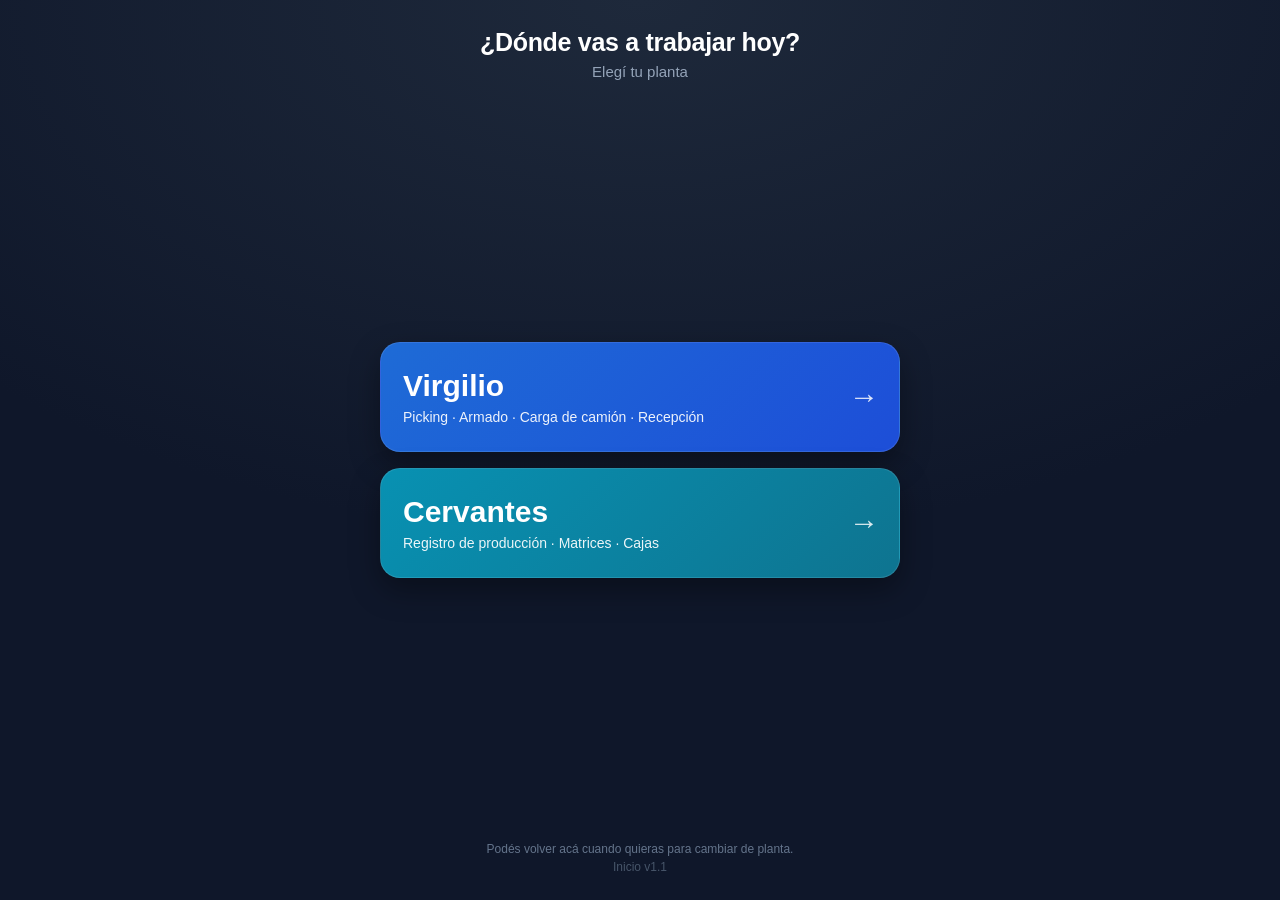
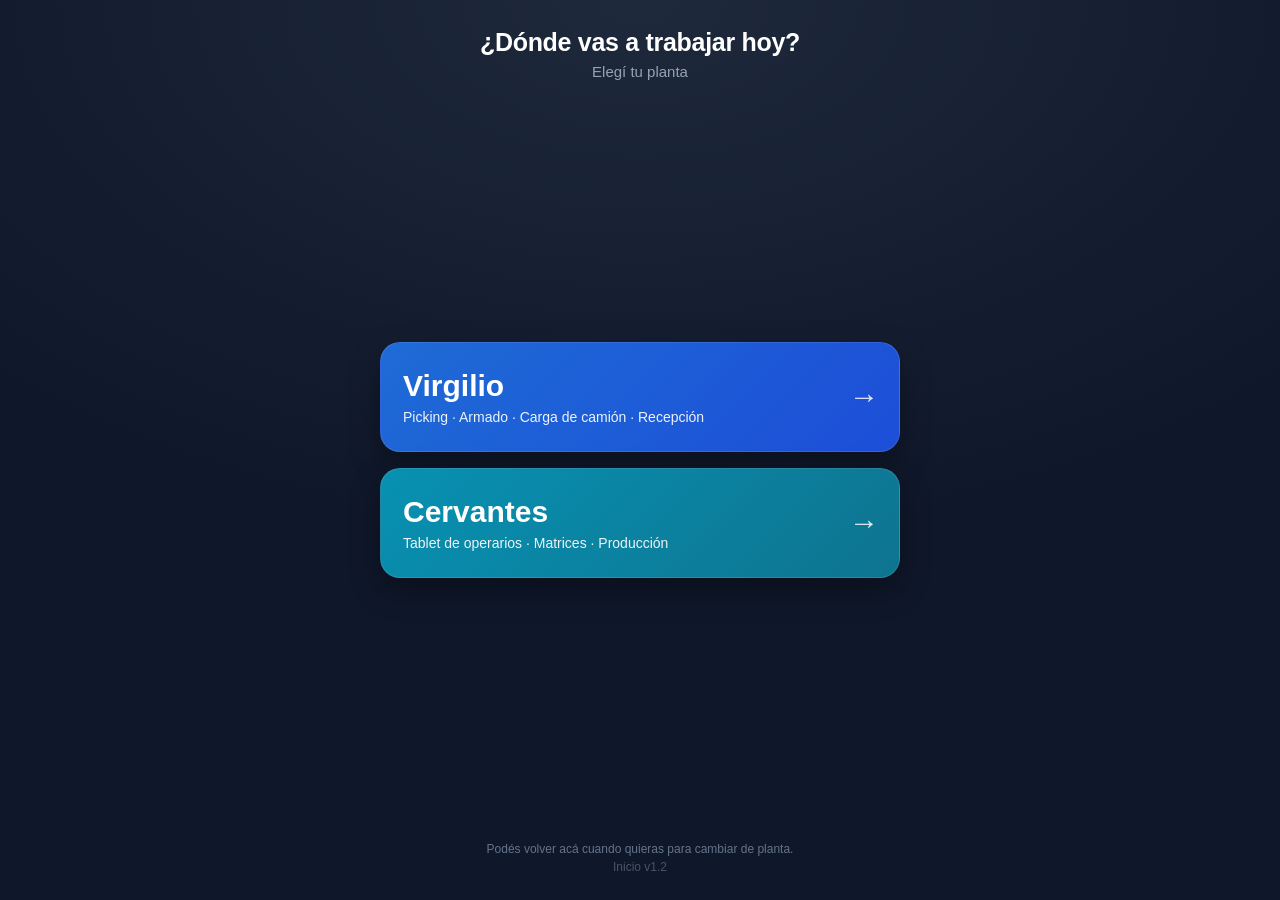
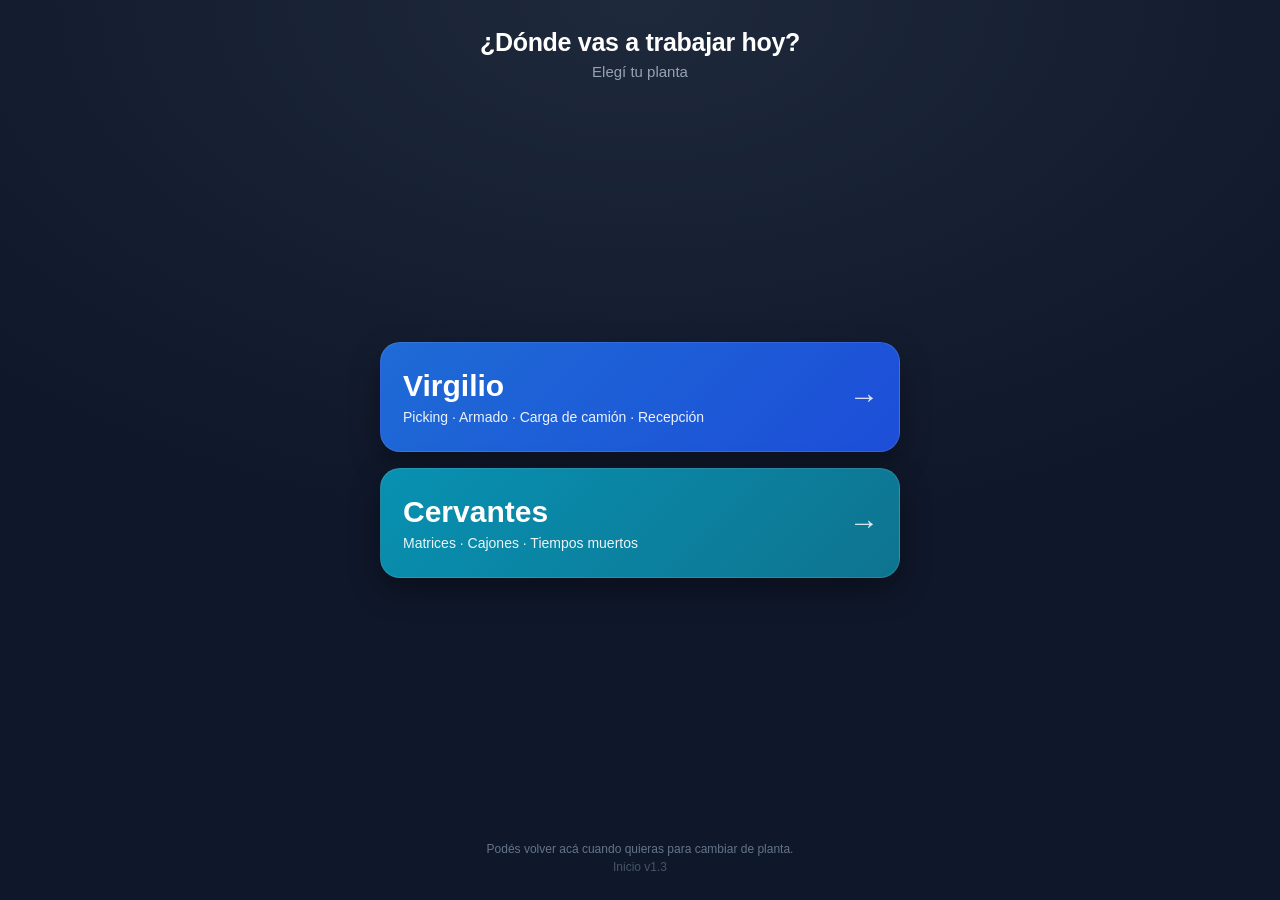
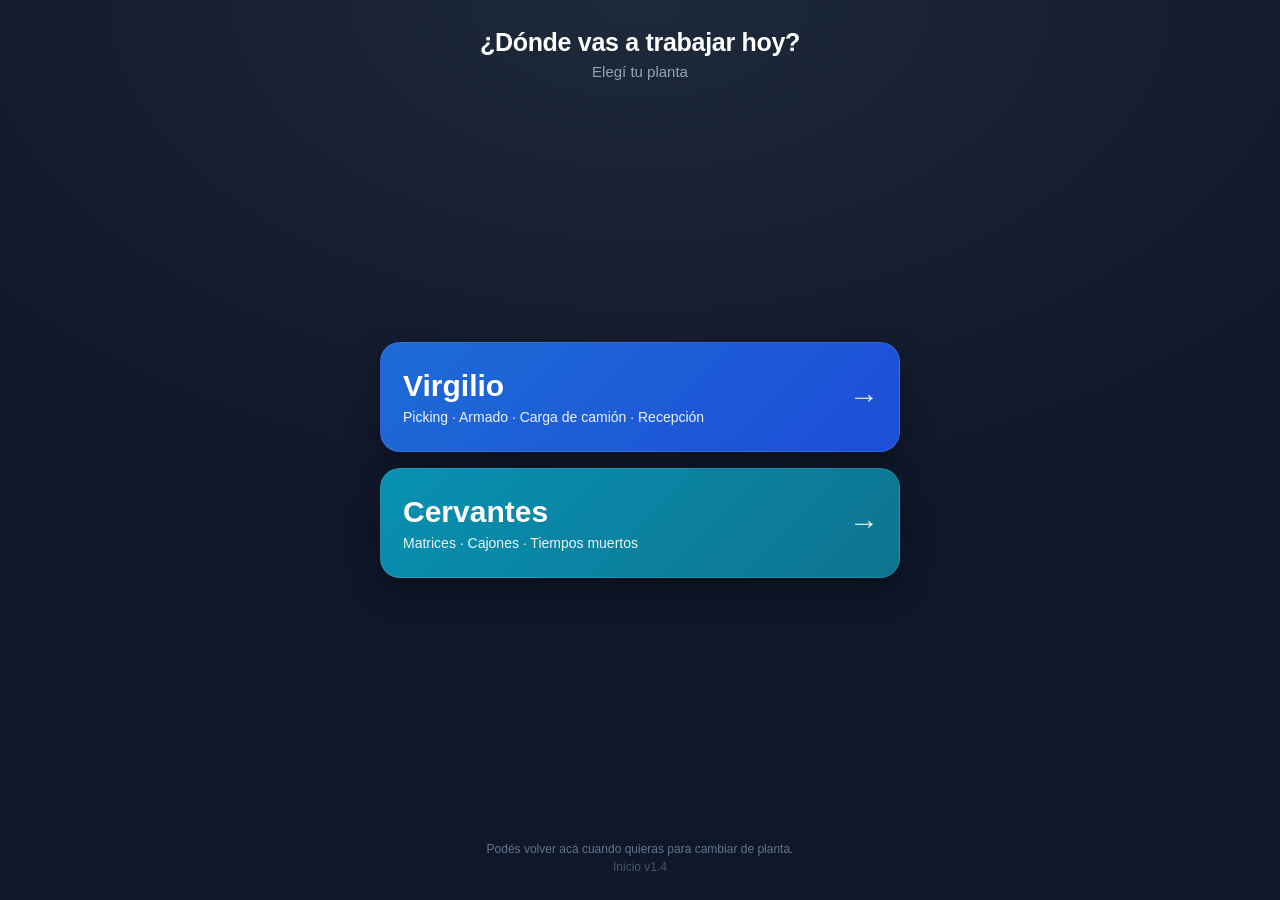
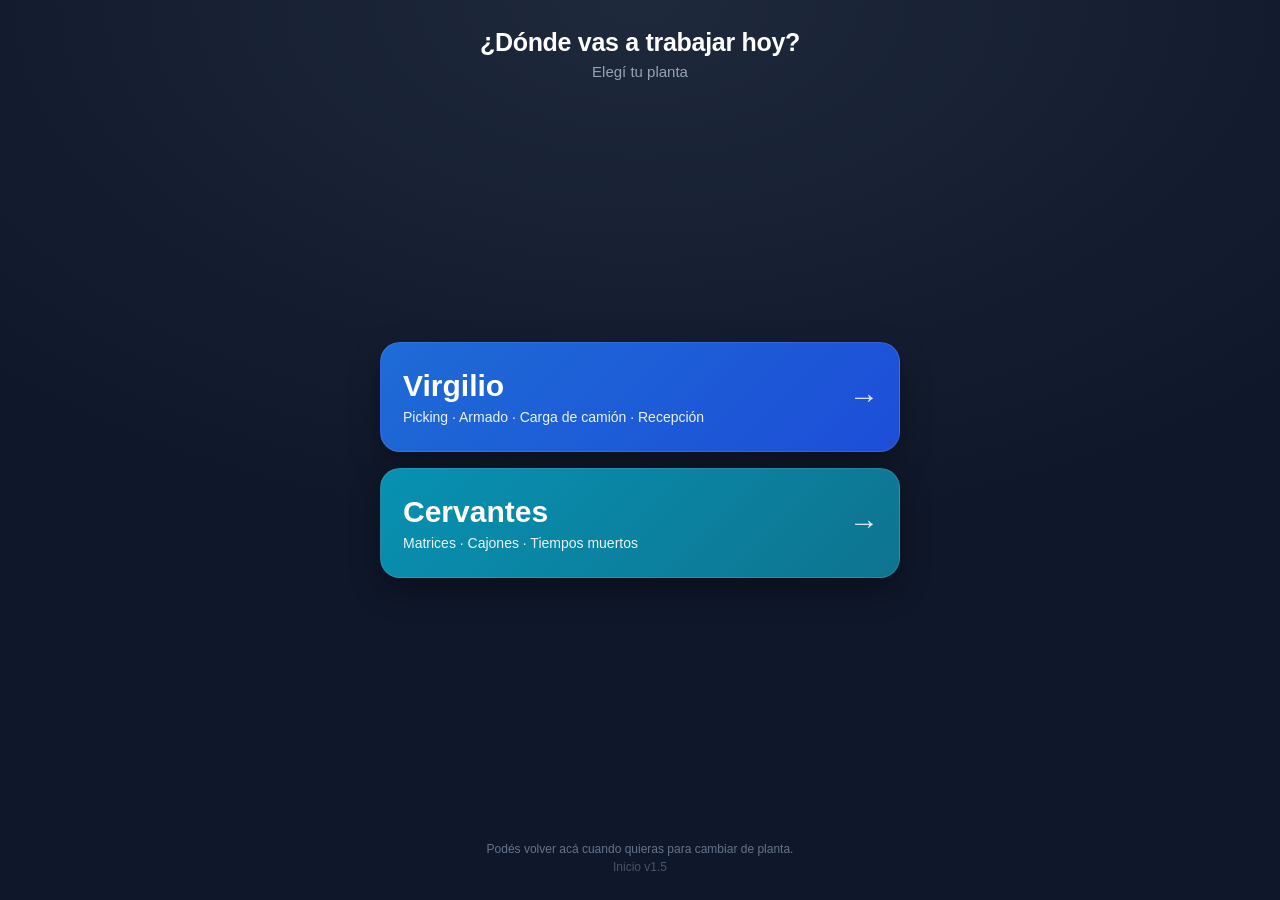
